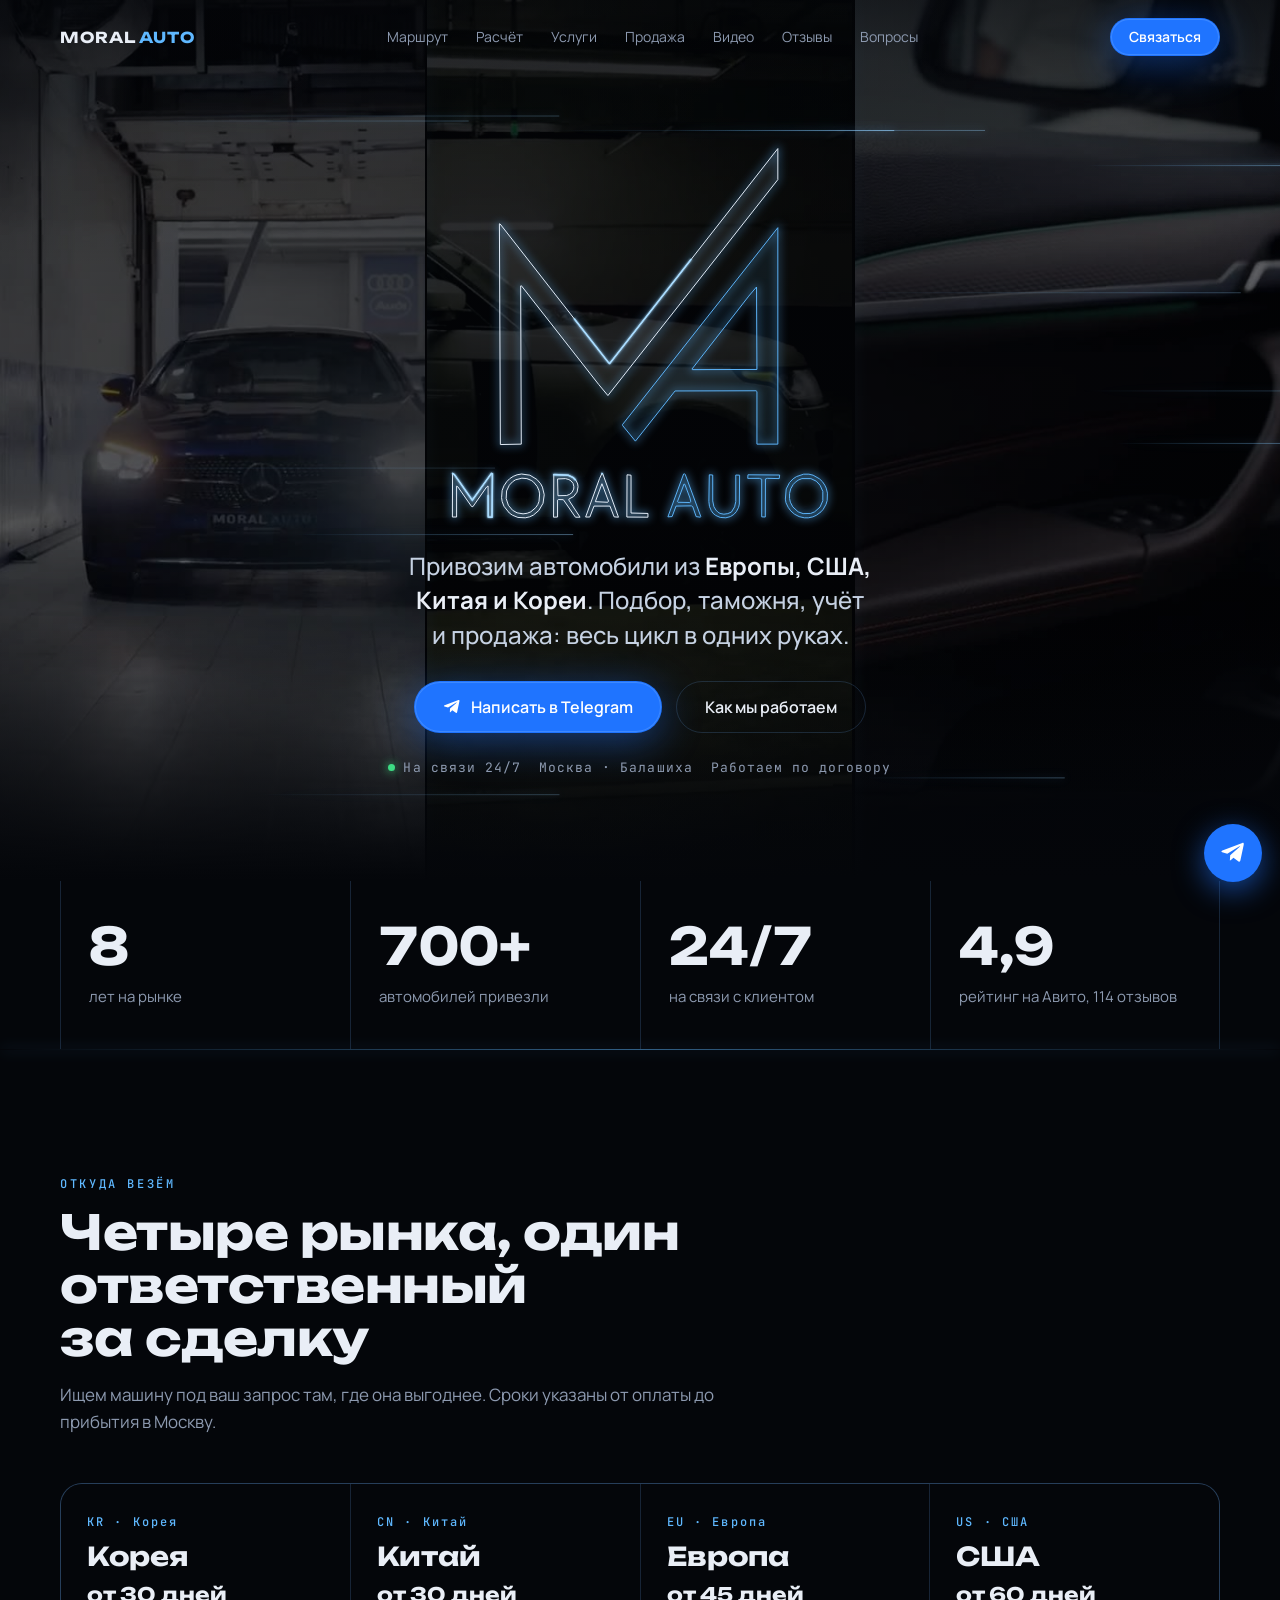
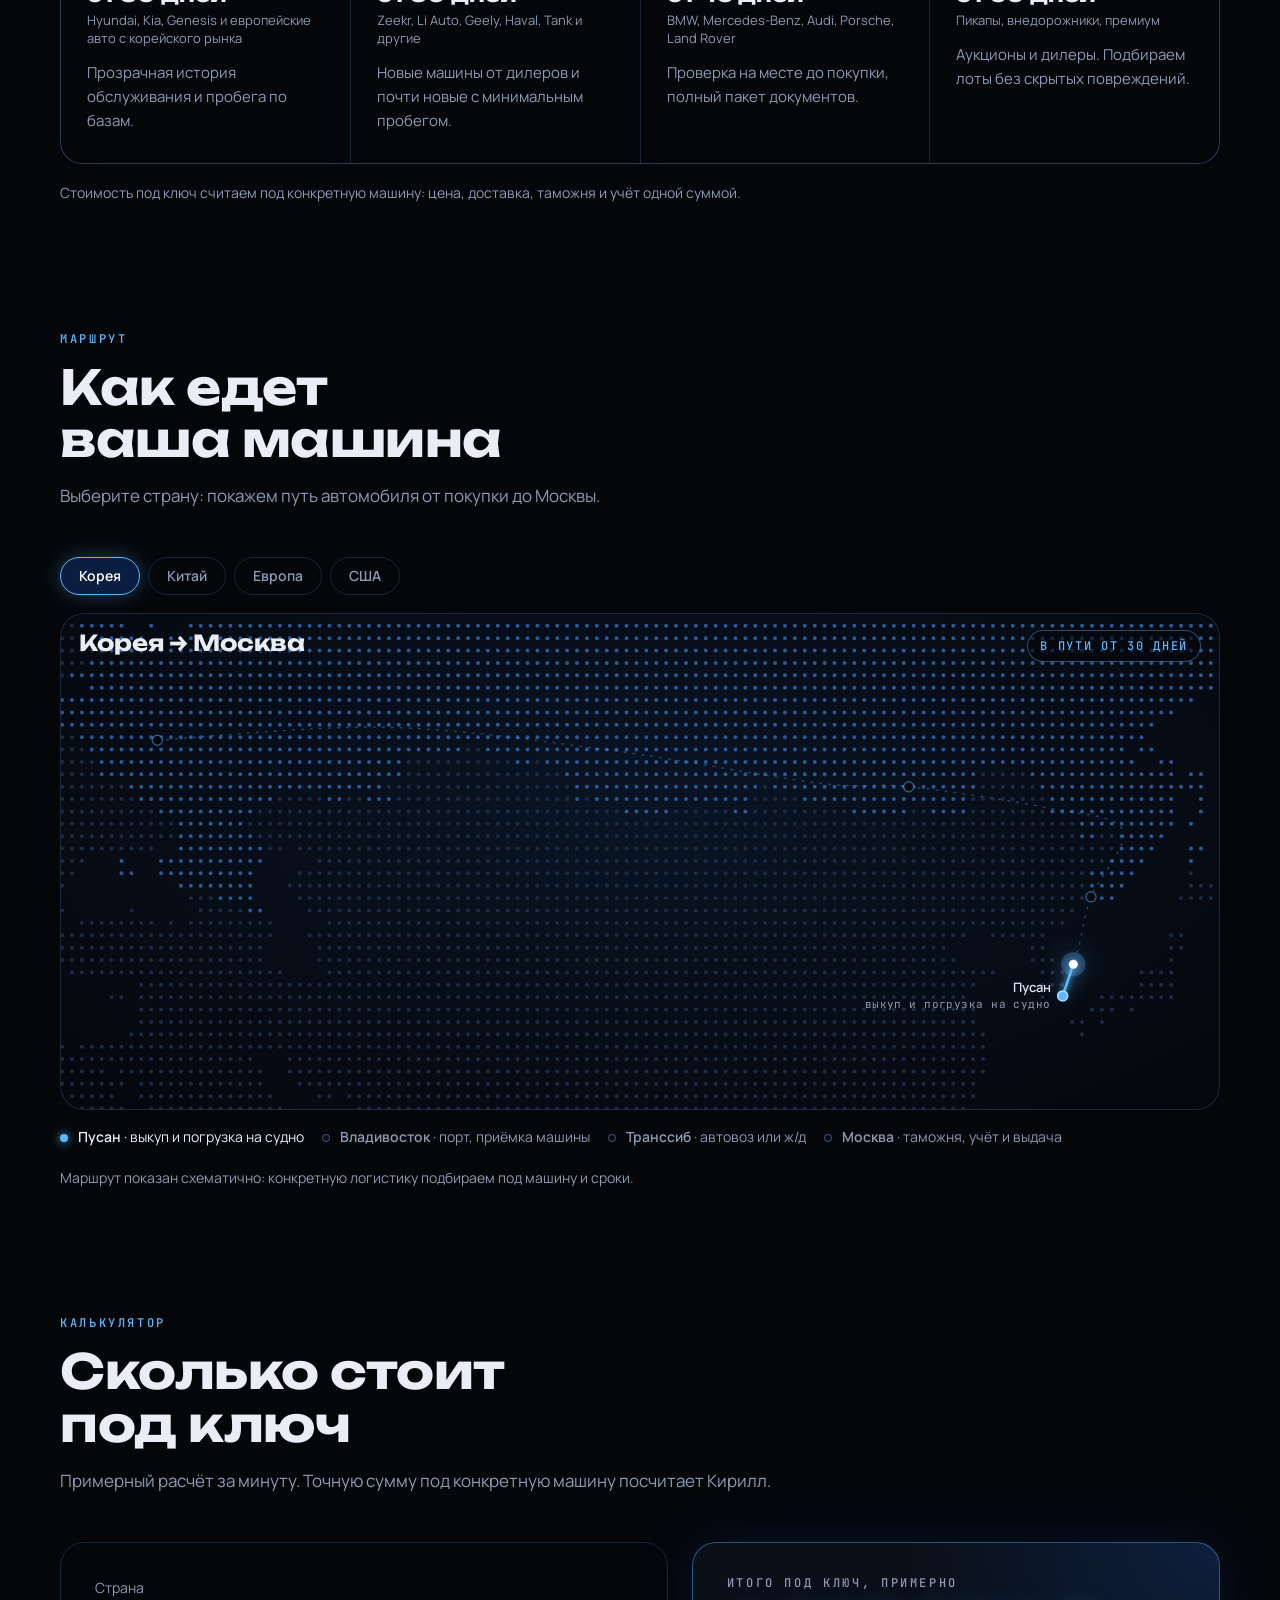
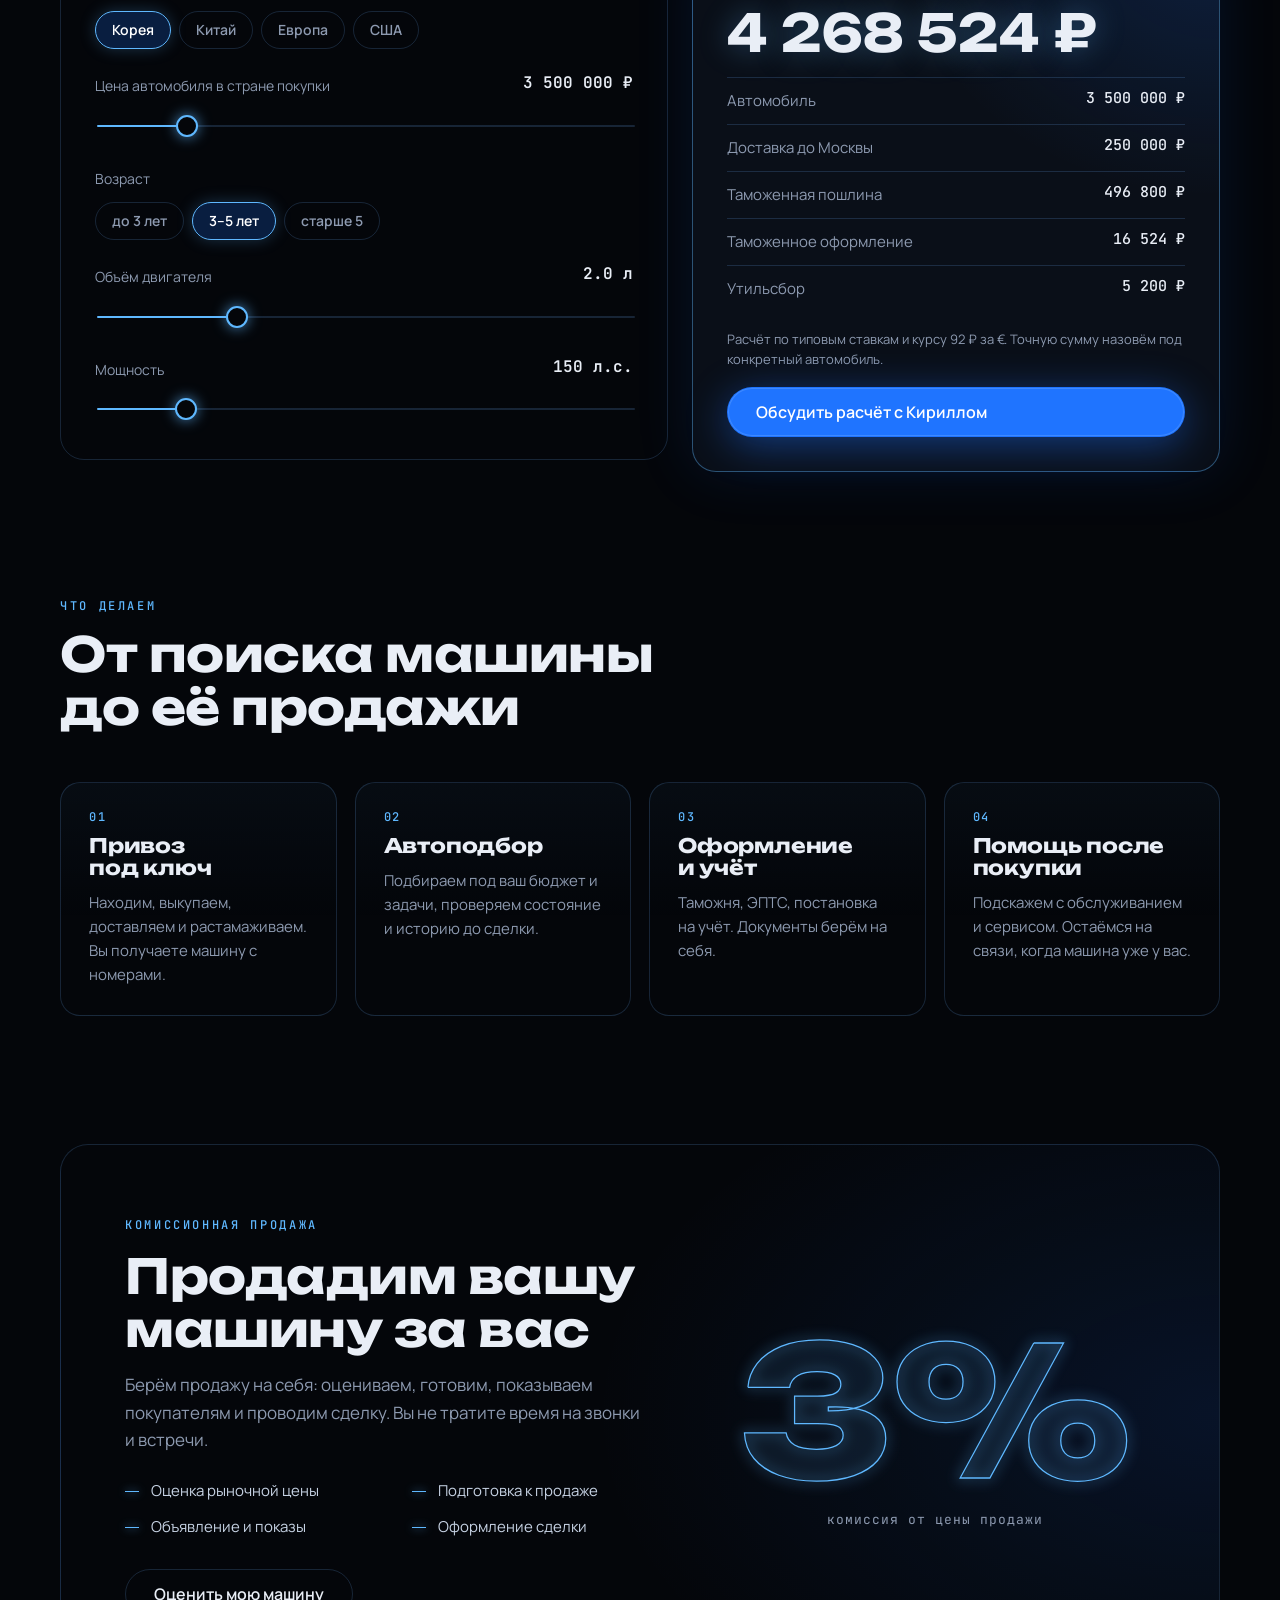
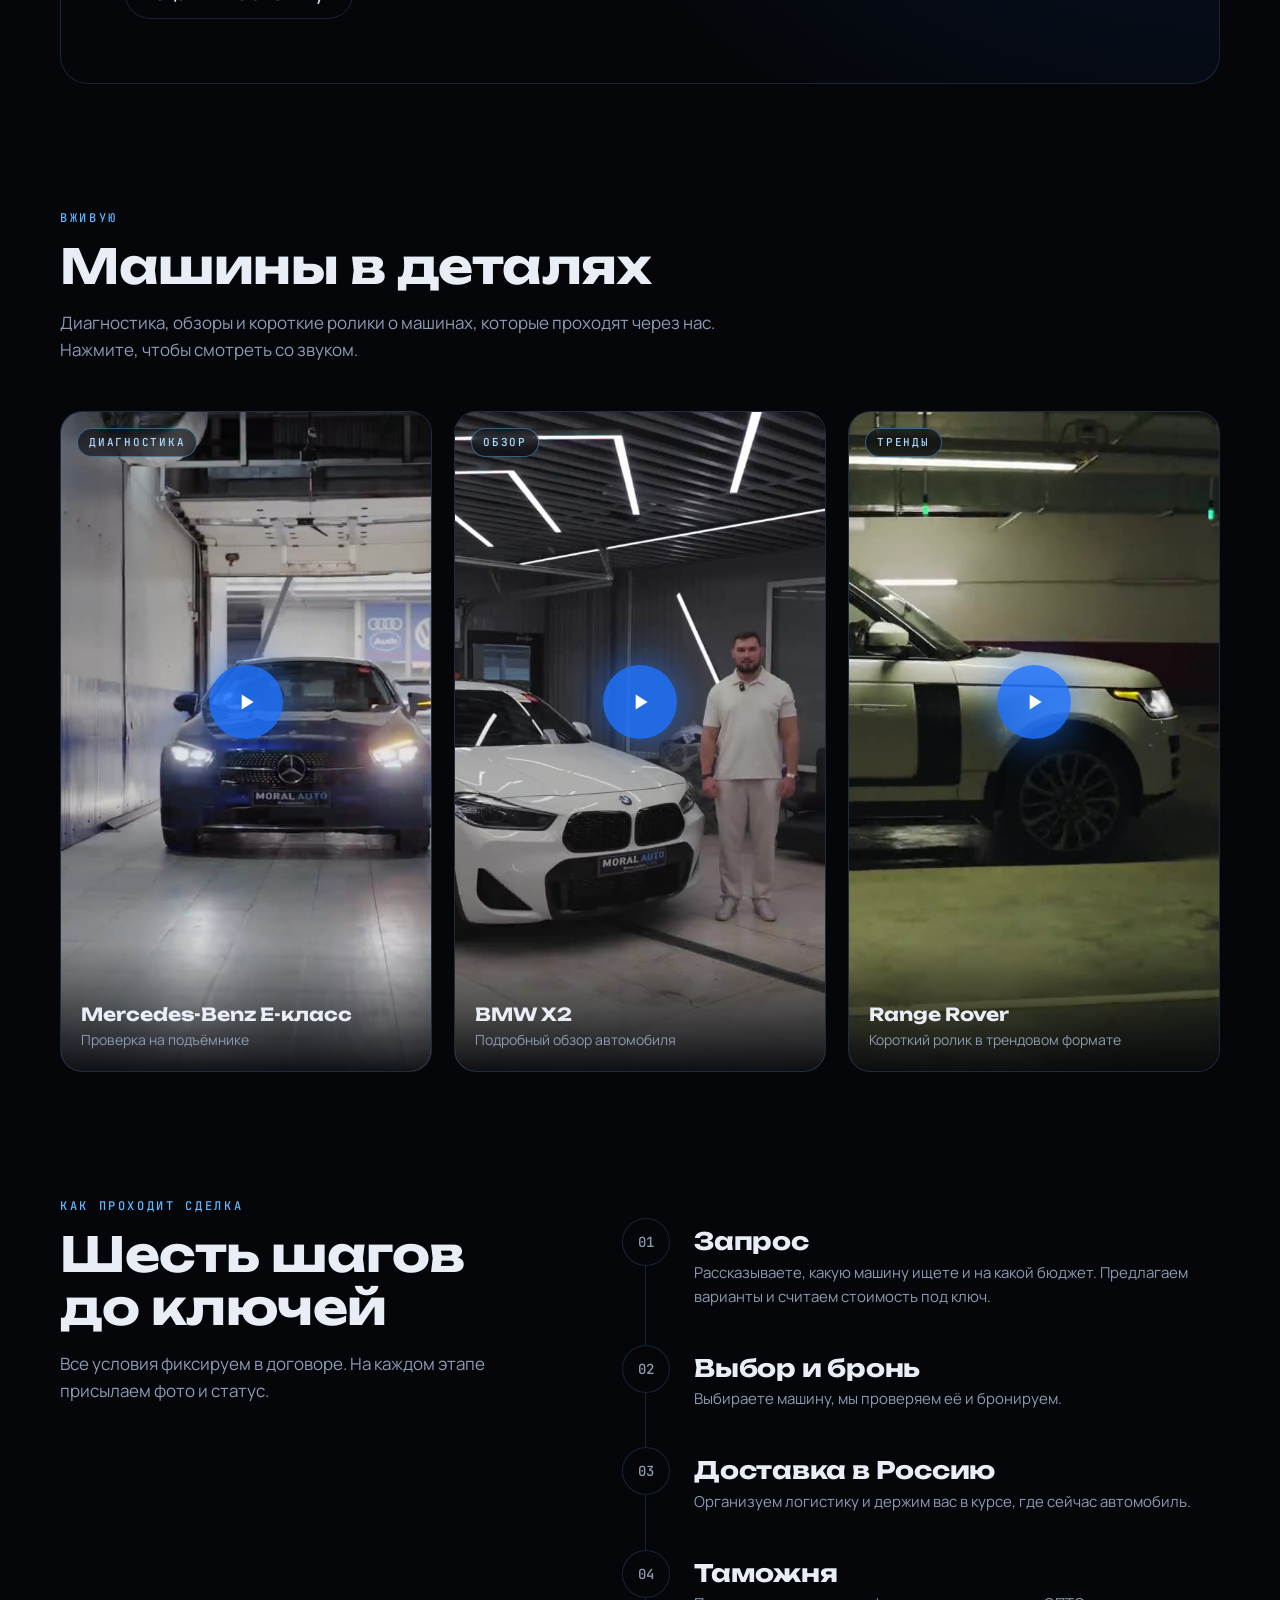
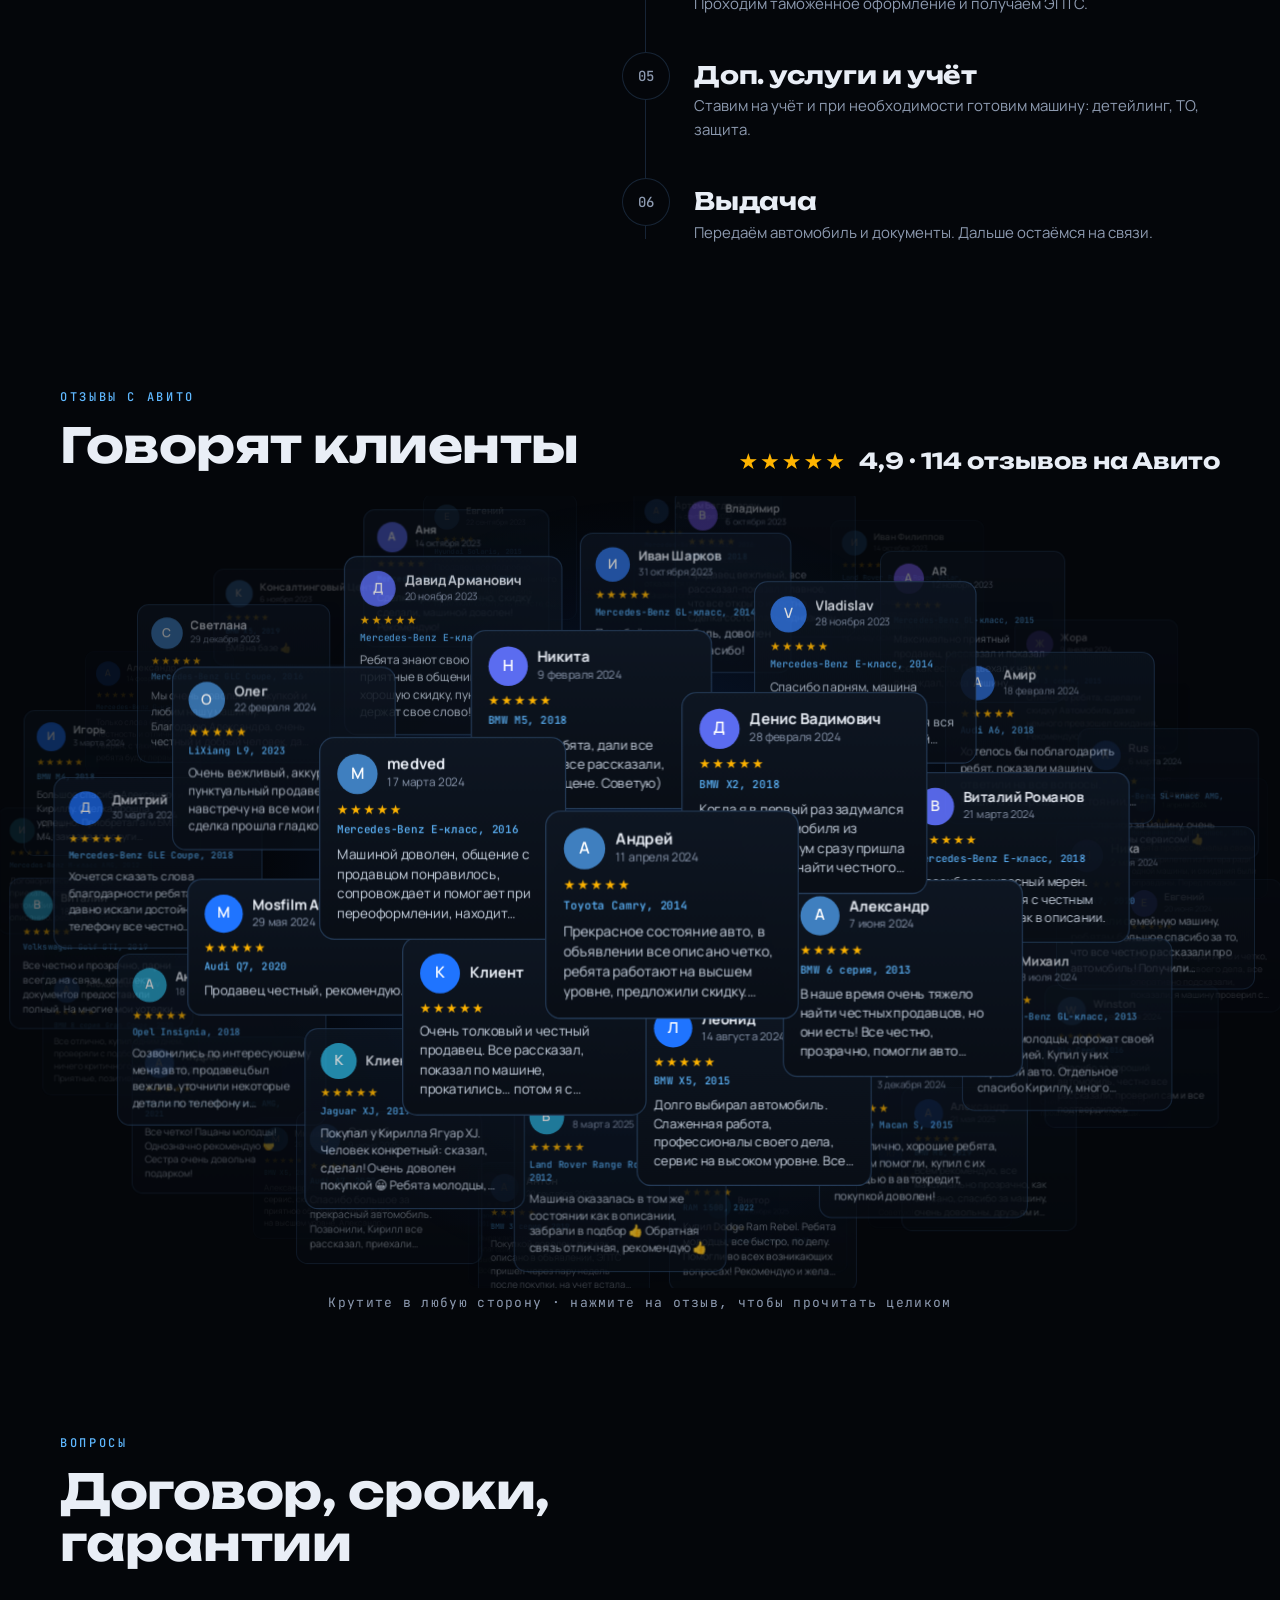
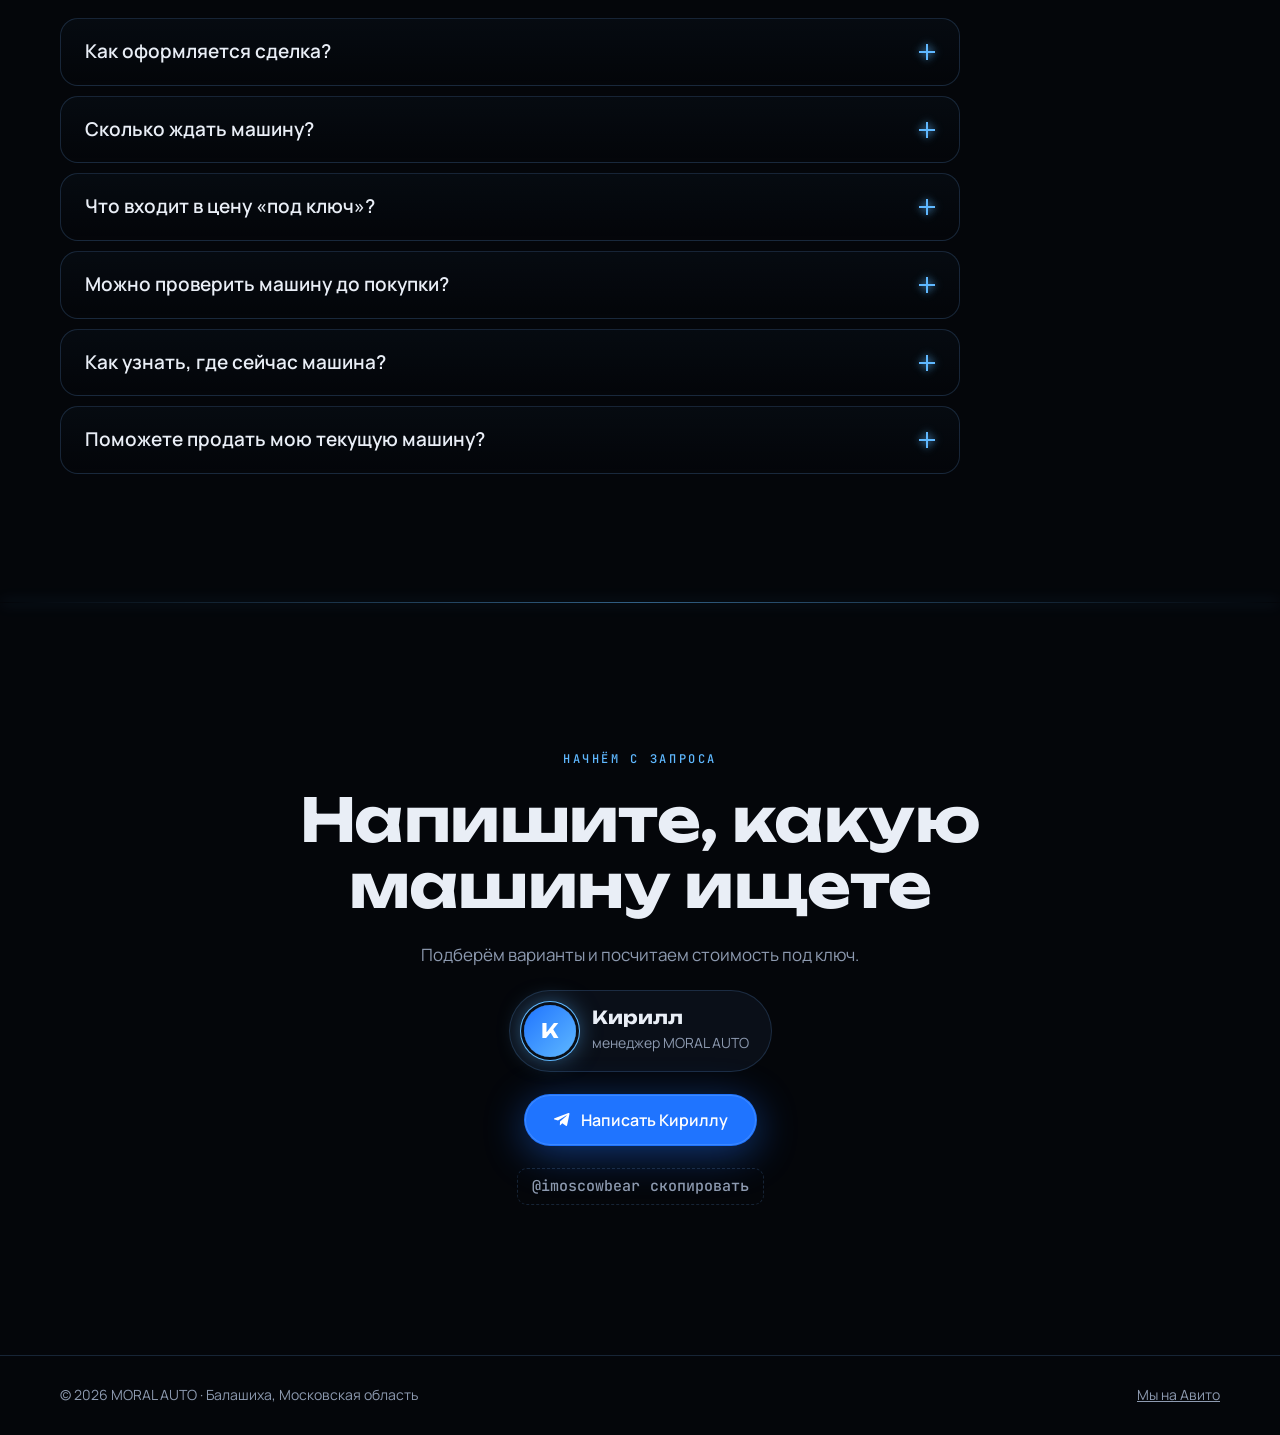
==== moral-auto/index.html @ 8d105637 "MORAL AUTO preview v5: route map, turnkey calculator, FAQ, tap-to-pause reels Co-Authored-By: Claude" ====
<!doctype html><html lang="ru"><head><meta charset="utf-8"><meta name="robots" content="noindex"><meta name="viewport" content="width=device-width,initial-scale=1,viewport-fit=cover"><style>[hidden]{display:none!important}body{margin:0}</style></head><body>
<title>MORAL AUTO</title>
<meta name="claude:viewport-fit-sides" content="cover">
<meta name="description" content="MORAL AUTO: привоз автомобилей из Европы, США, Китая и Кореи под ключ. Подбор, таможня, учёт, комиссионная продажа.">
<link rel="preconnect" href="https://fonts.googleapis.com">
<link rel="preconnect" href="https://fonts.gstatic.com" crossorigin>
<link rel="stylesheet" href="https://fonts.googleapis.com/css2?family=Unbounded:wght@500;700;800&family=Manrope:wght@400;500;600;700&family=JetBrains+Mono:wght@400;500&display=swap">
<style>
/* Layout: one dark "night garage" — neon wordmark, thin blue light lines, everything else quiet */
:root{
  --bg:#04060a;
  --bg-2:#0a0f18;
  --line:rgba(110,175,255,.18);
  --fg:#e9eef6;
  --muted:#8d9ab0;
  --neon:#5fb8ff;
  --neon-hot:#a9dcff;
  --blue:#1f74ff;
  --display:"Unbounded","Manrope",system-ui,sans-serif;
  --body:"Manrope",system-ui,-apple-system,"Segoe UI",sans-serif;
  --mono:"JetBrains Mono",ui-monospace,Menlo,monospace;
  --gut-l:max(16px,env(safe-area-inset-left,0px));
  --gut-r:max(16px,env(safe-area-inset-right,0px));
  color-scheme:dark;
}
*{box-sizing:border-box}
[hidden]{display:none!important}
html{scroll-behavior:smooth}
body{background:var(--bg);color:var(--fg);font:400 17px/1.6 var(--body);overflow-x:hidden;-webkit-font-smoothing:antialiased}
a{color:inherit}
:focus-visible{outline:2px solid var(--neon);outline-offset:3px;border-radius:6px}
.wrap{max-width:1240px;margin:0 auto;padding-left:var(--gut-l);padding-right:var(--gut-r)}
@media(min-width:720px){:root{--gut-l:max(40px,env(safe-area-inset-left,0px));--gut-r:max(40px,env(safe-area-inset-right,0px))}}
h1,h2,h3{font-family:var(--display);font-weight:700;line-height:1.1;margin:0;text-wrap:balance;letter-spacing:-.01em}
h2{font-size:clamp(28px,4.2vw,48px)}
p{margin:0}
.eyebrow{font:500 12px/1 var(--mono);letter-spacing:.22em;text-transform:uppercase;color:var(--neon)}

/* nav */
body::before{content:"";position:fixed;inset:0 0 auto;height:env(safe-area-inset-top,0px);z-index:30;background:var(--bg)}
.nav{position:fixed;top:env(safe-area-inset-top,0px);left:0;right:0;z-index:20;transition:background .3s,border-color .3s;border-bottom:1px solid transparent}
.nav.solid{background:rgba(4,6,10,.82);backdrop-filter:blur(14px);-webkit-backdrop-filter:blur(14px);border-color:var(--line)}
.nav .wrap{display:flex;align-items:center;justify-content:space-between;gap:24px;padding-block:18px}
.brand{font:700 15px/1 var(--display);letter-spacing:.06em;text-decoration:none}
.brand b{color:var(--neon);font-weight:700}
.links{display:flex;gap:28px;font-size:14px;color:var(--muted)}
.links a{text-decoration:none;transition:color .2s}.links a:hover{color:var(--fg)}
@media(max-width:860px){.links{display:none}}

.btn{display:inline-flex;align-items:center;gap:10px;padding:16px 28px;border-radius:999px;font:600 16px/1 var(--body);text-decoration:none;cursor:pointer;border:1px solid transparent;transition:transform .2s,box-shadow .3s,background .3s}
.btn-primary{background:var(--blue);color:#fff;box-shadow:0 0 0 1px rgba(150,200,255,.25) inset,0 8px 40px rgba(31,116,255,.45)}
.btn-primary:hover{transform:translateY(-2px);box-shadow:0 0 0 1px rgba(150,200,255,.4) inset,0 10px 60px rgba(31,116,255,.7)}
.btn-ghost{border-color:var(--line);color:var(--fg)}
.btn-ghost:hover{border-color:var(--neon)}
.btn-sm{padding:11px 18px;font-size:14px}
.tg{width:18px;height:18px;flex:none}

/* hero */
.hero{position:relative;min-height:min(880px,100svh);display:flex;align-items:center;overflow:hidden;isolation:isolate}
.hero-bg{position:absolute;inset:0;z-index:-3;display:flex;gap:2px;background:var(--bg);opacity:.7;filter:saturate(.8) brightness(.7) contrast(1.1)}
.hero-bg .pane{flex:1;position:relative;overflow:hidden;min-width:0}
.hero-bg .pane+.pane::before{content:"";position:absolute;left:-1px;top:0;bottom:0;width:1px;z-index:1;background:linear-gradient(180deg,transparent,var(--neon) 50%,transparent);box-shadow:0 0 12px var(--neon)}
.hero-bg video{width:100%;height:100%;object-fit:cover;display:block;animation:drift 30s ease-in-out infinite alternate}
.hero-bg .pane:nth-child(2) video{filter:brightness(.6)}
.hero-bg .m{display:none}
@media (max-aspect-ratio: 4/5){.hero-bg .d{display:none}.hero-bg .m{display:block}}
@keyframes drift{to{transform:scale(1.08) translate(-1%,-1%)}}
.hero::after{content:"";position:absolute;inset:0;z-index:-2;background:radial-gradient(130% 90% at 50% 45%,rgba(4,6,10,.55) 10%,rgba(4,6,10,.2) 45%,var(--bg) 85%),linear-gradient(180deg,rgba(4,6,10,.5),transparent 30%,transparent 70%,var(--bg))}
#streaks{position:absolute;inset:0;width:100%;height:100%;z-index:-1;pointer-events:none}
.hero .wrap{width:100%;display:grid;justify-items:center;text-align:center;gap:28px;padding-block:130px 90px}
.wordmark{width:min(380px,62vw);height:auto;overflow:visible}
.wm-glow{fill:none;stroke:var(--neon);stroke-width:6;opacity:.45;filter:url(#blur)}
.wm-base{stroke-width:1.6;stroke-linejoin:round;transition:fill 1.6s ease}
.wm-base.w{fill:rgba(255,255,255,.06);stroke:#eaf4ff}
.wm-base.b{fill:rgba(91,184,245,.08);stroke:var(--neon)}
.wm-lit .wm-base.w{fill:rgba(255,255,255,.9)}
.wm-lit .wm-base.b{fill:rgba(91,184,245,.95)}
.wm-run{fill:none;stroke:var(--neon-hot);stroke-width:2.6;stroke-linecap:round;filter:url(#glow)}
.wm-draw .wm-base{stroke-dasharray:var(--len);stroke-dashoffset:var(--len);animation:draw 2.6s cubic-bezier(.6,.1,.2,1) .2s forwards}
@keyframes draw{to{stroke-dashoffset:0}}
.hero h1{font:500 clamp(18px,2.2vw,24px)/1.45 var(--body);color:#c6d2e3;max-width:640px;letter-spacing:0}
.hero h1 strong{color:var(--fg);font-weight:700}
.cta-row{display:flex;flex-wrap:wrap;justify-content:center;gap:14px}
.hero-note{font:400 13px/1 var(--mono);color:var(--muted);letter-spacing:.08em;display:flex;gap:18px;flex-wrap:wrap;justify-content:center}
.dot{display:inline-block;width:7px;height:7px;border-radius:50%;background:#3ddc84;box-shadow:0 0 10px #3ddc84;margin-right:8px;vertical-align:1px}

/* light rule between sections */
.rule{height:1px;background:linear-gradient(90deg,transparent,var(--neon) 50%,transparent);opacity:.5;box-shadow:0 0 14px var(--neon)}

/* stats */
.stats{display:grid;grid-template-columns:repeat(4,1fr)}
.stat{padding:40px 28px;border-left:1px solid var(--line)}
.stat:last-child{border-right:1px solid var(--line)}
.stat b{display:block;font:700 clamp(34px,4vw,52px)/1 var(--display);margin-bottom:10px;font-variant-numeric:tabular-nums}
.stat span{color:var(--muted);font-size:15px}
@media(max-width:760px){.stats{grid-template-columns:1fr 1fr}.stat{padding:28px 18px;border-bottom:1px solid var(--line)}.stat:nth-child(2n){border-right:1px solid var(--line)}}

section{padding-block:clamp(72px,10vw,130px)}
.head{display:grid;gap:16px;margin-bottom:48px;max-width:720px}
.head p{color:var(--muted)}

/* countries */
.countries{display:grid;grid-template-columns:repeat(4,1fr);gap:1px;background:var(--line);border:1px solid var(--line);border-radius:22px;overflow:hidden}
.country{background:var(--bg);padding:32px 26px 30px;display:grid;gap:14px;align-content:start;position:relative;transition:background .3s}
.country:hover{background:var(--bg-2)}
.country .flag{font:500 12px/1 var(--mono);letter-spacing:.18em;color:var(--neon)}
.country h3{font-size:26px}
.country .days{font:700 20px/1 var(--display);color:var(--fg)}
.country .days small{display:block;font:400 13px/1.4 var(--body);color:var(--muted);margin-top:6px}
.country p{color:var(--muted);font-size:15px}
.price-note{margin-top:18px;color:var(--muted);font-size:14px}
@media(max-width:980px){.countries{grid-template-columns:1fr 1fr}}
@media(max-width:520px){.countries{grid-template-columns:1fr}}

/* services */
.services{display:grid;grid-template-columns:repeat(4,1fr);gap:18px}
.svc{position:relative;overflow:hidden;border:1px solid var(--line);border-radius:20px;padding:28px;display:grid;gap:12px;align-content:start;min-width:0;background:linear-gradient(180deg,rgba(95,184,255,.04),transparent 60%)}
.svc .num{font:500 12px/1 var(--mono);color:var(--neon);letter-spacing:.14em}
.svc h3{font-size:20px}
.svc p{color:var(--muted);font-size:15px}
@media(max-width:980px){.services{grid-template-columns:1fr 1fr}}
@media(max-width:560px){.services{grid-template-columns:1fr}}

/* consignment: calm separate accent */
.consign{position:relative;overflow:hidden;display:grid;grid-template-columns:1.25fr 1fr;align-items:center;gap:40px;border:1px solid var(--line);border-radius:28px;padding:clamp(28px,5vw,64px);background:radial-gradient(90% 120% at 100% 50%,rgba(31,116,255,.12),transparent 60%),var(--bg)}
.consign h2{margin:14px 0 16px}
.consign p{color:var(--muted);max-width:520px}
.c-list{list-style:none;margin:26px 0 30px;padding:0;display:grid;grid-template-columns:1fr 1fr;gap:12px 24px}
.c-list li{display:flex;gap:12px;align-items:baseline;font-size:15px;color:#c6d2e3}
.c-list li::before{content:"";flex:none;width:14px;height:1px;background:var(--neon);box-shadow:0 0 8px var(--neon);transform:translateY(-4px)}
.c-r{display:grid;justify-items:center;gap:6px;text-align:center}
.pct{width:min(100%,360px);height:auto;overflow:visible}
.pct text{font:800 200px/1 var(--display);fill:rgba(95,184,255,0);stroke:var(--neon);stroke-width:1.4;stroke-dasharray:1400;stroke-dashoffset:1400;transition:stroke-dashoffset 2.6s cubic-bezier(.6,.1,.2,1),fill 1.2s ease 2s}
.consign.in .pct text{stroke-dashoffset:0;fill:rgba(95,184,255,.07)}
.pct .glow{stroke-width:5;opacity:.35;filter:url(#blur)}
.c-r small{font:400 13px/1.4 var(--mono);color:var(--muted);letter-spacing:.08em}
@media(max-width:860px){.consign{grid-template-columns:1fr}.c-r{order:-1}.pct{width:220px}}
@media(max-width:480px){.c-list{grid-template-columns:1fr}}

/* reels */
.reels{display:grid;grid-template-columns:repeat(3,1fr);gap:22px}
.reel{position:relative;border-radius:22px;overflow:hidden;aspect-ratio:9/16;max-width:100%;background:var(--bg-2);border:1px solid var(--line);cursor:pointer}
.reel video{width:100%;height:100%;object-fit:cover;display:block}
.reel .cap{position:absolute;left:0;right:0;bottom:0;padding:60px 20px 20px;background:linear-gradient(0deg,rgba(4,6,10,.92),transparent);display:grid;gap:4px;pointer-events:none;transition:opacity .3s}
.reel .cap b{font:700 18px/1.25 var(--display)}
.reel .tag{position:absolute;left:16px;top:16px;font:500 11px/1 var(--mono);letter-spacing:.16em;text-transform:uppercase;padding:8px 11px;border-radius:999px;background:rgba(4,6,10,.6);border:1px solid rgba(95,184,255,.45);color:var(--neon-hot);backdrop-filter:blur(6px);-webkit-backdrop-filter:blur(6px);pointer-events:none;transition:opacity .3s}
.reel.on .tag{opacity:0}
.reel .cap span{color:var(--muted);font-size:14px}
.reel .play{position:absolute;left:50%;top:44%;width:74px;height:74px;margin:-37px 0 0 -37px;border-radius:50%;display:grid;place-items:center;background:rgba(31,116,255,.85);box-shadow:0 0 40px rgba(31,116,255,.7);pointer-events:none;transition:transform .25s,opacity .3s}
.reel:hover .play{transform:scale(1.08)}
.reel.on .play,.reel.on .cap{opacity:0}
@media(max-width:860px){.reels{grid-template-columns:none;grid-auto-flow:column;grid-auto-columns:72%;overflow-x:auto;scroll-snap-type:x mandatory;padding-bottom:8px}.reel{scroll-snap-align:start}}

/* steps */
.steps{position:relative;display:grid;gap:0;list-style:none;margin:0;padding:0}
.steps::before{content:"";position:absolute;left:23px;top:24px;bottom:24px;width:1px;background:var(--line)}
.steps .beam{position:absolute;left:23px;top:24px;width:1px;height:calc((100% - 48px) * var(--p,0));background:var(--neon);box-shadow:0 0 12px var(--neon),0 0 2px var(--neon-hot)}
.step{display:grid;grid-template-columns:48px 1fr;gap:24px;padding-block:18px;align-items:start}
.step i{width:48px;height:48px;border-radius:50%;display:grid;place-items:center;font:500 14px/1 var(--mono);font-style:normal;background:var(--bg);border:1px solid var(--line);position:relative;z-index:1;transition:border-color .4s,box-shadow .4s,color .4s;color:var(--muted)}
.step.lit i{border-color:var(--neon);color:var(--neon-hot);box-shadow:0 0 18px rgba(95,184,255,.55)}
.step h3{font-size:clamp(19px,2.2vw,24px);padding-top:10px}
.step p{color:var(--muted);font-size:15px;margin-top:6px;max-width:560px}
.steps-grid{display:grid;grid-template-columns:1fr 1.2fr;gap:64px;align-items:start}
.steps-grid .head{position:sticky;top:120px}
@media(max-width:860px){.steps-grid{grid-template-columns:1fr;gap:8px}.steps-grid .head{position:static}}


/* route map */
.tabs{display:flex;flex-wrap:wrap;gap:8px;margin-bottom:18px}
.tab{font:600 14px/1 var(--body);color:var(--muted);background:none;border:1px solid var(--line);border-radius:999px;padding:11px 18px;cursor:pointer;transition:color .25s,border-color .25s,background .25s,box-shadow .25s}
.tab:hover{color:var(--fg);border-color:rgba(95,184,255,.5)}
.tab[aria-selected="true"]{color:#fff;background:rgba(31,116,255,.22);border-color:var(--neon);box-shadow:0 0 20px rgba(95,184,255,.3)}
.map-box{position:relative;border:1px solid var(--line);border-radius:24px;overflow:hidden;background:radial-gradient(80% 90% at 50% 40%,#0a1424,var(--bg));aspect-ratio:21/9}
@media(max-width:860px){.map-box{aspect-ratio:4/3}}
#map{position:absolute;inset:0;width:100%;height:100%;display:block}
.m-land{fill:none;stroke:#1d2c44;stroke-width:4;stroke-linecap:round}
.m-ru{fill:none;stroke:#2a5a96;stroke-width:4;stroke-linecap:round}
.m-fland{fill:none;stroke:#1d2c44;stroke-width:.9;stroke-linecap:round}
.m-fru{fill:none;stroke:#2f6ab0;stroke-width:.9;stroke-linecap:round}
.m-coarse,.m-fine{transition:opacity .9s}
.m-fine{opacity:0}.zoomed .m-fine{opacity:1}.zoomed .m-coarse{opacity:0}
.track{fill:none;stroke:rgba(95,184,255,.3)}
.trail{fill:none;stroke:var(--neon);stroke-linecap:round;filter:drop-shadow(0 0 3px #5fb8ff) drop-shadow(0 0 8px rgba(95,184,255,.6))}
.pin circle.c{fill:var(--bg);stroke:rgba(95,184,255,.45);stroke-width:1.5;transition:fill .4s,stroke .4s}
.pin.lit circle.c{fill:var(--neon);stroke:var(--neon-hot)}
.pin .ring{fill:none;stroke:var(--neon);stroke-width:1;opacity:0}
.pin.lit .ring{animation:ping 1.8s ease-out infinite}
@keyframes ping{0%{r:5;opacity:.9}100%{r:22;opacity:0}}
.pin text{font:600 13px/1 var(--body);fill:#dbe6f4;opacity:0;transition:opacity .5s}
.pin text.sub{font:400 11px/1 var(--mono);fill:var(--muted);letter-spacing:.04em}
.pin.lit text{opacity:1}
.car-dot .halo{fill:rgba(95,184,255,.25)}
.car-dot .core{fill:#fff;filter:drop-shadow(0 0 6px #5fb8ff) drop-shadow(0 0 14px #5fb8ff)}
.hud{position:absolute;left:18px;top:16px;right:18px;display:flex;justify-content:space-between;gap:12px;pointer-events:none;flex-wrap:wrap}
.hud b{font:700 clamp(16px,2vw,22px)/1.2 var(--display)}
.hud span{font:500 12px/1 var(--mono);letter-spacing:.14em;text-transform:uppercase;color:var(--neon);padding:9px 12px;border:1px solid rgba(95,184,255,.4);border-radius:999px;background:rgba(4,6,10,.6);align-self:flex-start}
.legs{display:flex;flex-wrap:wrap;gap:8px 18px;margin-top:16px;list-style:none;padding:0;font-size:14px;color:var(--muted)}
.legs li{display:flex;gap:10px;align-items:center;transition:color .4s}
.legs li i{width:8px;height:8px;border-radius:50%;border:1px solid rgba(95,184,255,.5);transition:background .4s,box-shadow .4s}
.legs li.lit{color:var(--fg)}.legs li.lit i{background:var(--neon);box-shadow:0 0 10px var(--neon)}
.legs li b{font-weight:600;color:inherit}

/* calculator */
.calc{display:grid;grid-template-columns:1.15fr 1fr;gap:24px;align-items:start}
@media(max-width:900px){.calc{grid-template-columns:1fr}}
.calc-form{display:grid;gap:26px;border:1px solid var(--line);border-radius:24px;padding:clamp(22px,3vw,34px)}
.fld{display:grid;gap:12px}
.fld>label,.fld>.lbl{display:flex;justify-content:space-between;gap:12px;font-size:14px;color:var(--muted)}
.fld output{font:600 16px/1 var(--mono);color:var(--fg)}
.chips{display:flex;flex-wrap:wrap;gap:8px}
.chips input{position:absolute;opacity:0;pointer-events:none}
.chips label{font:600 14px/1 var(--body);padding:11px 16px;border:1px solid var(--line);border-radius:999px;cursor:pointer;color:var(--muted);transition:all .25s}
.chips input:checked+label{color:#fff;border-color:var(--neon);background:rgba(31,116,255,.22);box-shadow:0 0 16px rgba(95,184,255,.25)}
.chips input:focus-visible+label{outline:2px solid var(--neon);outline-offset:3px}
input[type=range]{-webkit-appearance:none;appearance:none;width:100%;height:28px;background:none;cursor:pointer;--v:50%}
input[type=range]::-webkit-slider-runnable-track{height:2px;border-radius:2px;background:linear-gradient(90deg,var(--neon) var(--v),var(--line) var(--v))}
input[type=range]::-moz-range-track{height:2px;background:var(--line)}
input[type=range]::-moz-range-progress{height:2px;background:var(--neon)}
input[type=range]::-webkit-slider-thumb{-webkit-appearance:none;width:22px;height:22px;margin-top:-10px;border-radius:50%;background:var(--bg);border:2px solid var(--neon);box-shadow:0 0 14px rgba(95,184,255,.7)}
input[type=range]::-moz-range-thumb{width:18px;height:18px;border-radius:50%;background:var(--bg);border:2px solid var(--neon);box-shadow:0 0 14px rgba(95,184,255,.7)}
.calc-out{position:sticky;top:96px;border:1px solid rgba(95,184,255,.4);border-radius:24px;padding:clamp(22px,3vw,34px);background:radial-gradient(100% 80% at 100% 0%,rgba(31,116,255,.16),transparent 60%),var(--bg-2);display:grid;gap:18px;box-shadow:0 0 60px rgba(31,116,255,.12)}
@media(max-width:900px){.calc-out{position:static}}
.calc-out .eyebrow{color:var(--muted)}
.total{font:700 clamp(34px,4.6vw,52px)/1 var(--display);font-variant-numeric:tabular-nums;text-shadow:0 0 30px rgba(95,184,255,.35)}
.rows{display:grid;gap:0;margin:0}
.rows div{display:flex;justify-content:space-between;gap:16px;padding:11px 0;border-top:1px solid var(--line);font-size:15px}
.rows dt{color:var(--muted)}.rows dd{margin:0;font:500 15px/1.3 var(--mono);text-align:right}
.calc-note{font-size:13px;color:var(--muted);line-height:1.5}

/* faq */
.faq{display:grid;gap:10px;max-width:900px}
.faq details{border:1px solid var(--line);border-radius:18px;background:linear-gradient(180deg,rgba(95,184,255,.03),transparent);transition:border-color .3s}
.faq details[open]{border-color:rgba(95,184,255,.5)}
.faq summary{list-style:none;cursor:pointer;display:flex;justify-content:space-between;align-items:center;gap:18px;padding:20px 24px;font:600 clamp(16px,1.8vw,19px)/1.35 var(--body)}
.faq summary::-webkit-details-marker{display:none}
.faq summary i{flex:none;position:relative;width:16px;height:16px}
.faq summary i::before,.faq summary i::after{content:"";position:absolute;left:0;right:0;top:7px;height:2px;background:var(--neon);box-shadow:0 0 8px var(--neon);transition:transform .35s}
.faq summary i::after{transform:rotate(90deg)}
.faq details[open] summary i::after{transform:rotate(0)}
.faq details p{padding:0 24px 22px;color:var(--muted);max-width:720px}

/* reel pause state */
.reel.on.paused .play{opacity:1}

/* reviews sphere */
.reviews{overflow:hidden}
.rev-top{display:flex;justify-content:space-between;align-items:end;gap:24px;flex-wrap:wrap;margin-bottom:24px}
.stars{font:700 22px/1 var(--display);display:flex;align-items:center;gap:12px}
.stars span{color:#ffb400;letter-spacing:2px}
.stage{position:relative;width:100vw;margin-left:calc(50% - 50vw);height:clamp(540px,88vh,940px);perspective:1600px;cursor:grab;touch-action:none;user-select:none;-webkit-user-select:none;overflow:hidden}
.stage.drag{cursor:grabbing}
.stage::before{content:"";position:absolute;left:50%;top:50%;width:min(80vw,900px);aspect-ratio:1;transform:translate(-50%,-50%);border-radius:50%;background:radial-gradient(circle,rgba(31,116,255,.2),transparent 62%);pointer-events:none}
.sphere{position:absolute;left:50%;top:50%;transform-style:preserve-3d}
.card{position:absolute;left:0;top:0;width:var(--cw);margin-left:calc(var(--cw) / -2);font-size:calc(var(--cw) / 18);transform-origin:center;border-radius:1.1em;padding:1.1em 1.2em 1.2em;background:linear-gradient(180deg,#0e1622,#090e16);border:1px solid rgba(110,175,255,.24);cursor:pointer;will-change:transform,opacity;display:grid;gap:.55em;text-align:left;color:var(--fg)}
.card:hover{border-color:var(--neon);box-shadow:0 0 30px rgba(95,184,255,.35)}
.ch{display:flex;gap:.7em;align-items:center}
.av{flex:none;width:2.6em;height:2.6em;border-radius:50%;display:grid;place-items:center;font:600 1.15em/1 var(--body);color:#fff;background:var(--c,#1f74ff)}
.ch b{display:block;font:700 1.1em/1.2 var(--body);overflow:hidden;text-overflow:ellipsis;white-space:nowrap}
.ch small{display:block;color:var(--muted);font-size:.85em}
.st{color:#ffb400;letter-spacing:.12em;font-size:.95em;line-height:1}
.car{font:500 .8em/1.3 var(--mono);color:var(--neon);letter-spacing:.02em}
.card p{font-size:.98em;line-height:1.45;color:#cdd7e5;display:-webkit-box;-webkit-line-clamp:4;-webkit-box-orient:vertical;overflow:hidden}
.hint{text-align:center;color:var(--muted);font:400 13px/1 var(--mono);letter-spacing:.1em;margin-top:8px}
.lightbox{position:fixed;inset:0;z-index:50;display:grid;place-items:center;background:rgba(2,4,8,.86);backdrop-filter:blur(8px);-webkit-backdrop-filter:blur(8px);padding:max(24px,env(safe-area-inset-top,0px)) var(--gut-r) max(24px,env(safe-area-inset-bottom,0px)) var(--gut-l)}
.lb-card{position:relative;margin:0;will-change:auto;width:min(600px,100%);max-height:84vh;overflow:auto;cursor:auto;--cw:600px;font-size:17px;padding:28px 30px;box-shadow:0 0 0 1px var(--neon),0 0 80px rgba(31,116,255,.4)}
.lb-card p{-webkit-line-clamp:unset;display:block;font-size:17px}
@media(max-width:520px){.lb-card{font-size:15px;padding:22px}.lb-card p{font-size:16px}}
.lightbox button{position:absolute;top:calc(16px + env(safe-area-inset-top,0px));right:calc(16px + env(safe-area-inset-right,0px));width:44px;height:44px;border-radius:50%;border:1px solid var(--line);background:var(--bg);color:var(--fg);font-size:22px;cursor:pointer}

/* final cta */
.final{text-align:center;display:grid;justify-items:center;gap:22px;padding-block:clamp(80px,12vw,150px)}
.final h2{font-size:clamp(30px,5vw,60px);max-width:900px}
.final p{color:var(--muted);max-width:560px}
.who{display:flex;align-items:center;gap:16px;text-align:left;padding:14px 22px 14px 14px;border:1px solid var(--line);border-radius:999px;background:var(--bg-2)}
.who .kav{width:52px;height:52px;border-radius:50%;display:grid;place-items:center;font:700 20px/1 var(--display);color:#fff;background:linear-gradient(135deg,#1f74ff,#5fb8ff);box-shadow:0 0 0 3px var(--bg-2),0 0 0 4px var(--neon),0 0 24px rgba(95,184,255,.6)}
.who b{display:block;font:700 18px/1.2 var(--display)}
.who span{color:var(--muted);font-size:14px}
.handle{display:inline-flex;align-items:center;gap:10px;font:500 15px/1 var(--mono);color:var(--muted);border:1px dashed var(--line);padding:10px 14px;border-radius:10px;background:none;cursor:pointer}
.handle:hover{color:var(--fg);border-color:var(--neon)}
footer{border-top:1px solid var(--line);padding-block:28px calc(28px + env(safe-area-inset-bottom,0px));color:var(--muted);font-size:14px}
footer .wrap{display:flex;justify-content:space-between;gap:16px;flex-wrap:wrap}

.fab{position:fixed;right:calc(18px + env(safe-area-inset-right,0px));bottom:calc(18px + env(safe-area-inset-bottom,0px));z-index:25;width:58px;height:58px;border-radius:50%;display:grid;place-items:center;background:var(--blue);box-shadow:0 8px 30px rgba(31,116,255,.6);transition:transform .2s}
.fab:hover{transform:scale(1.07)}
.fab svg{width:26px;height:26px}

.progress{position:fixed;left:0;right:0;top:env(safe-area-inset-top,0px);height:2px;z-index:31;transform-origin:0 50%;transform:scaleX(0);background:linear-gradient(90deg,var(--blue),var(--neon-hot));box-shadow:0 0 10px var(--neon);pointer-events:none}
.links a{position:relative}
.links a::after{content:"";position:absolute;left:0;right:0;bottom:-6px;height:1px;background:var(--neon);box-shadow:0 0 8px var(--neon);transform:scaleX(0);transition:transform .35s}
.links a.on{color:var(--fg)}.links a.on::after{transform:scaleX(1)}
.spot{position:relative;overflow:hidden}
.spot::after{content:"";position:absolute;inset:0;pointer-events:none;opacity:0;transition:opacity .35s;background:radial-gradient(260px circle at var(--mx,50%) var(--my,50%),rgba(95,184,255,.13),transparent 70%)}
.spot:hover::after{opacity:1}
.js .rule{transform:scaleX(0);transition:transform 1.6s cubic-bezier(.6,.1,.2,1)}
.js .rule.in{transform:scaleX(1)}
.split .w{display:inline-block;transform:translateY(.55em);opacity:0;transition:transform .8s cubic-bezier(.2,.7,.2,1),opacity .8s;transition-delay:calc(var(--i) * 45ms)}
.split.in .w{transform:none;opacity:1}
.reveal{transition:transform .9s cubic-bezier(.2,.7,.2,1),opacity .9s}
.js .reveal.pre{transform:translateY(28px);opacity:.15}

@media (prefers-reduced-motion:reduce){
  *{animation:none!important;transition:none!important}
  .js .rule{transform:none}.split .w{transform:none;opacity:1}.pct text{stroke-dashoffset:0}
  .wm-draw .wm-base{stroke-dashoffset:0}
  html{scroll-behavior:auto}
}
</style>

<div class="progress" id="progress" aria-hidden="true"></div>
<header class="nav" id="nav">
  <div class="wrap">
    <a class="brand" href="#top">MORAL <b>AUTO</b></a>
    <nav class="links" aria-label="Разделы">
      <a href="#route">Маршрут</a><a href="#calc">Расчёт</a><a href="#services">Услуги</a><a href="#sell">Продажа</a><a href="#video">Видео</a><a href="#reviews">Отзывы</a><a href="#faq">Вопросы</a>
    </nav>
    <a class="btn btn-primary btn-sm" href="https://t.me/imoscowbear" target="_blank" rel="noopener">Связаться</a>
  </div>
</header>

<main id="top">
  <section class="hero" style="padding-block:0">
    <div class="hero-bg" aria-hidden="true">
      <div class="pane d"><video muted loop playsinline preload="none" poster="video/p1.jpg" data-src="video/p1.mp4"></video></div>
      <div class="pane d"><video muted loop playsinline preload="none" poster="video/p2.jpg" data-src="video/p2.mp4"></video></div>
      <div class="pane d"><video muted loop playsinline preload="none" poster="video/p3.jpg" data-src="video/p3.mp4"></video></div>
      <div class="pane m"><video muted loop playsinline preload="none" poster="video/hero-mobile.jpg" data-src="video/hero-mobile.mp4"></video></div>
    </div>
    <canvas id="streaks" aria-hidden="true"></canvas>
    <div class="wrap">
      <svg class="wordmark" id="wordmark" viewBox="74 11 636 627" role="img" aria-label="MORAL AUTO">
        <defs>
          <filter id="blur" x="-20%" y="-20%" width="140%" height="140%"><feGaussianBlur stdDeviation="7"/></filter>
          <filter id="glow" x="-20%" y="-20%" width="140%" height="140%"><feGaussianBlur stdDeviation="2.2" result="b"/><feMerge><feMergeNode in="b"/><feMergeNode in="SourceGraphic"/></feMerge></filter>
          <path id="pw" d="M370.3,561.3 L370.0,632.0 L405.3,632.3 L405.3,626.0 L377.0,625.3 L377.0,562.0Z M247.7,561.0 L247.3,632.3 L254.0,632.0 L254.0,603.7 L255.3,602.7 L263.7,603.0 L284.0,632.3 L291.7,632.3 L272.7,603.3 L273.3,601.7 L281.0,597.7 L286.7,590.3 L288.3,581.3 L287.7,576.7 L285.3,571.3 L280.3,566.0 L272.0,562.0Z M254.0,568.3 L267.3,567.7 L273.0,569.3 L276.7,571.7 L280.0,575.7 L281.3,581.3 L281.0,585.3 L278.3,590.7 L274.3,594.0 L269.3,596.0 L254.7,596.3Z M193.7,560.0 L186.3,561.3 L179.7,564.0 L173.7,568.0 L169.0,572.7 L164.3,579.7 L161.3,587.3 L160.3,599.7 L161.3,606.0 L164.3,614.0 L173.3,625.3 L178.7,629.0 L187.7,632.7 L200.0,633.3 L207.3,631.7 L213.7,628.7 L222.7,621.0 L229.7,609.0 L231.7,594.7 L228.7,582.0 L225.7,576.3 L219.3,569.0 L207.7,562.0Z M194.3,567.0 L202.7,567.7 L210.0,570.7 L213.7,573.3 L220.0,581.0 L223.0,588.0 L224.0,593.3 L223.0,605.7 L221.0,611.0 L217.7,616.0 L209.3,623.3 L203.3,625.7 L196.3,626.7 L186.3,625.0 L178.7,620.7 L171.7,612.3 L168.0,601.0 L168.7,588.3 L173.3,578.7 L178.7,573.0 L183.7,569.7Z M328.3,559.0 L324.3,567.7 L301.0,632.0 L308.0,632.0 L315.0,613.7 L341.7,613.7 L348.7,631.7 L356.0,632.3 L329.7,559.7Z M328.3,576.3 L339.3,605.3 L338.0,607.3 L317.3,606.3Z M78.3,559.0 L78.0,632.0 L85.0,632.0 L85.0,580.3 L87.0,581.3 L110.0,614.3 L112.3,614.7 L135.3,581.7 L137.7,580.0 L138.0,632.0 L144.3,632.3 L145.0,559.7 L143.3,559.0 L111.3,603.7 L81.3,561.0Z M622.7,15.3 L341.3,375.0 L339.7,374.0 L157.7,141.3 L156.7,141.3 L158.3,510.7 L193.3,510.0 L192.3,245.3 L193.3,244.7 L323.0,410.3 L338.3,428.7 L622.7,67.3Z"/><path id="pb" d="M572.7,561.3 L572.3,567.3 L591.7,567.3 L595.7,568.7 L595.7,631.7 L601.7,632.0 L602.0,568.3 L605.3,567.3 L625.0,567.7 L625.7,561.7Z M508.0,561.3 L507.3,606.0 L508.3,614.3 L511.3,621.3 L514.3,625.7 L518.7,629.3 L526.3,632.7 L535.7,633.3 L543.3,631.3 L549.0,627.7 L553.3,623.0 L557.0,615.7 L558.3,610.3 L558.7,562.0 L552.3,561.7 L552.3,606.3 L550.3,615.0 L545.0,623.7 L539.0,626.3 L532.3,627.3 L526.0,626.0 L522.7,624.0 L519.0,620.3 L515.7,614.7 L513.7,605.0 L513.7,561.7Z M666.0,560.3 L654.0,564.3 L648.3,568.0 L642.3,574.3 L636.7,585.0 L635.3,602.0 L636.3,608.0 L640.0,615.7 L644.3,621.7 L650.7,627.3 L658.3,631.3 L667.0,633.3 L673.7,633.3 L681.3,631.7 L687.3,629.0 L695.0,623.3 L698.7,619.0 L703.3,610.7 L705.3,604.3 L705.7,592.0 L703.7,583.7 L701.3,578.7 L697.3,572.7 L692.3,568.0 L681.7,562.0 L674.7,560.3Z M663.0,567.7 L678.0,567.7 L687.0,572.0 L693.3,578.7 L698.0,589.0 L698.0,604.7 L693.3,615.3 L684.3,623.3 L677.7,626.0 L665.0,626.3 L656.7,623.3 L647.7,615.0 L643.7,607.3 L642.3,601.0 L642.3,592.7 L644.3,584.7 L648.3,577.7 L652.0,573.7 L656.7,570.3Z M465.0,560.0 L438.7,631.7 L445.7,631.3 L452.3,613.7 L478.0,613.3 L480.3,614.7 L486.0,631.3 L493.0,632.3 L493.7,631.0 L467.7,560.7 L466.7,559.7Z M465.7,576.7 L467.0,577.3 L475.7,600.3 L477.0,606.3 L475.3,607.7 L455.7,607.3 L454.7,606.3Z M622.7,147.7 L362.7,477.3 L363.0,479.0 L384.3,505.0 L450.7,421.0 L586.3,420.7 L587.7,422.0 L587.7,510.0 L622.7,510.0Z M587.0,247.0 L587.7,385.0 L479.7,385.3 L479.0,384.3 L574.0,262.3Z"/>
        </defs>
        <use href="#pw" class="wm-glow"/><use href="#pb" class="wm-glow"/>
        <use href="#pw" class="wm-base w"/><use href="#pb" class="wm-base b"/>
        <use href="#pw" class="wm-run"/><use href="#pb" class="wm-run"/>
      </svg>
      <h1>Привозим автомобили из <strong>Европы, США, Китая и Кореи</strong>. Подбор, таможня, учёт и продажа: весь цикл в одних руках.</h1>
      <div class="cta-row">
        <a class="btn btn-primary" href="https://t.me/imoscowbear" target="_blank" rel="noopener">
          <svg class="tg" viewBox="0 0 24 24" fill="currentColor" aria-hidden="true"><path d="M21.9 4.3 18.8 19c-.2 1-.8 1.3-1.7.8l-4.7-3.5-2.3 2.2c-.2.2-.5.4-1 .4l.3-4.8 8.8-7.9c.4-.3-.1-.5-.6-.2L6.7 12.8 2 11.3c-1-.3-1-1 .2-1.5L20.6 2.7c.9-.3 1.6.2 1.3 1.6Z"/></svg>
          Написать в Telegram
        </a>
        <a class="btn btn-ghost" href="#steps">Как мы работаем</a>
      </div>
      <p class="hero-note"><span><i class="dot"></i>На связи 24/7</span><span>Москва · Балашиха</span><span>Работаем по договору</span></p>
    </div>
  </section>

  <div class="rule" aria-hidden="true"></div>
  <div class="wrap">
    <div class="stats">
      <div class="stat reveal"><b data-count="8">8</b><span>лет на рынке</span></div>
      <div class="stat reveal"><b data-count="700" data-suffix="+">700+</b><span>автомобилей привезли</span></div>
      <div class="stat reveal"><b>24/7</b><span>на связи с клиентом</span></div>
      <div class="stat reveal"><b>4,9</b><span>рейтинг на Авито, 114 отзывов</span></div>
    </div>
  </div>
  <div class="rule" aria-hidden="true"></div>

  <section id="countries">
    <div class="wrap">
      <div class="head reveal">
        <span class="eyebrow">Откуда везём</span>
        <h2>Четыре рынка, один ответственный за сделку</h2>
        <p>Ищем машину под ваш запрос там, где она выгоднее. Сроки указаны от оплаты до прибытия в Москву.</p>
      </div>
      <div class="countries">
        <article class="country reveal spot"><span class="flag">KR · Корея</span><h3>Корея</h3><div class="days">от 30 дней<small>Hyundai, Kia, Genesis и европейские авто с корейского рынка</small></div><p>Прозрачная история обслуживания и пробега по базам.</p></article>
        <article class="country reveal spot"><span class="flag">CN · Китай</span><h3>Китай</h3><div class="days">от 30 дней<small>Zeekr, Li Auto, Geely, Haval, Tank и другие</small></div><p>Новые машины от дилеров и почти новые с минимальным пробегом.</p></article>
        <article class="country reveal spot"><span class="flag">EU · Европа</span><h3>Европа</h3><div class="days">от 45 дней<small>BMW, Mercedes-Benz, Audi, Porsche, Land Rover</small></div><p>Проверка на месте до покупки, полный пакет документов.</p></article>
        <article class="country reveal spot"><span class="flag">US · США</span><h3>США</h3><div class="days">от 60 дней<small>Пикапы, внедорожники, премиум</small></div><p>Аукционы и дилеры. Подбираем лоты без скрытых повреждений.</p></article>
      </div>
      <p class="price-note">Стоимость под ключ считаем под конкретную машину: цена, доставка, таможня и учёт одной суммой.</p>
    </div>
  </section>

  <section id="route" style="padding-top:0">
    <div class="wrap">
      <div class="head reveal">
        <span class="eyebrow">Маршрут</span>
        <h2>Как едет ваша машина</h2>
        <p>Выберите страну: покажем путь автомобиля от покупки до Москвы.</p>
      </div>
      <div class="tabs" role="tablist" aria-label="Страна">
        <button class="tab" role="tab" data-r="kr" aria-selected="true">Корея</button>
        <button class="tab" role="tab" data-r="cn" aria-selected="false">Китай</button>
        <button class="tab" role="tab" data-r="eu" aria-selected="false">Европа</button>
        <button class="tab" role="tab" data-r="us" aria-selected="false">США</button>
      </div>
      <div class="map-box" id="mapBox">
        <svg id="map" viewBox="0 0 2760 750" preserveAspectRatio="xMidYMid slice" aria-hidden="true">
          <g class="m-coarse"><path class="m-land" d="M40 0h0M50 0h0M60 0h0M70 0h0M80 0h0M90 0h0M100 0h0M110 0h0M300 0h0M330 0h0M340 0h0M350 0h0M720 0h0M730 0h0M740 0h0M750 0h0M760 0h0M770 0h0M780 0h0M790 0h0M800 0h0M810 0h0M820 0h0M830 0h0M840 0h0M850 0h0M860 0h0M870 0h0M880 0h0M890 0h0M900 0h0M910 0h0M920 0h0M930 0h0M940 0h0M950 0h0M960 0h0M970 0h0M980 0h0M990 0h0M1000 0h0M1010 0h0M1020 0h0M1030 0h0M1040 0h0M1050 0h0M40 12.5h0M50 12.5h0M60 12.5h0M70 12.5h0M80 12.5h0M90 12.5h0M100 12.5h0M120 12.5h0M130 12.5h0M200 12.5h0M210 12.5h0M220 12.5h0M260 12.5h0M280 12.5h0M290 12.5h0M300 12.5h0M310 12.5h0M330 12.5h0M340 12.5h0M350 12.5h0M360 12.5h0M390 12.5h0M400 12.5h0M410 12.5h0M430 12.5h0M440 12.5h0M450 12.5h0M460 12.5h0M470 12.5h0M480 12.5h0M490 12.5h0M500 12.5h0M510 12.5h0M730 12.5h0M740 12.5h0M750 12.5h0M760 12.5h0M770 12.5h0M780 12.5h0M790 12.5h0M800 12.5h0M810 12.5h0M820 12.5h0M830 12.5h0M840 12.5h0M850 12.5h0M860 12.5h0M870 12.5h0M880 12.5h0M890 12.5h0M900 12.5h0M910 12.5h0M920 12.5h0M930 12.5h0M940 12.5h0M950 12.5h0M960 12.5h0M970 12.5h0M980 12.5h0M990 12.5h0M1000 12.5h0M1010 12.5h0M1020 12.5h0M1040 12.5h0M1050 12.5h0M30 25h0M40 25h0M50 25h0M60 25h0M70 25h0M100 25h0M110 25h0M120 25h0M130 25h0M140 25h0M150 25h0M160 25h0M170 25h0M180 25h0M190 25h0M210 25h0M220 25h0M230 25h0M280 25h0M290 25h0M300 25h0M310 25h0M390 25h0M400 25h0M410 25h0M430 25h0M440 25h0M450 25h0M460 25h0M470 25h0M480 25h0M490 25h0M500 25h0M510 25h0M520 25h0M530 25h0M730 25h0M740 25h0M750 25h0M760 25h0M770 25h0M780 25h0M790 25h0M800 25h0M810 25h0M820 25h0M830 25h0M840 25h0M850 25h0M860 25h0M870 25h0M880 25h0M890 25h0M900 25h0M910 25h0M920 25h0M930 25h0M940 25h0M950 25h0M960 25h0M970 25h0M980 25h0M990 25h0M1000 25h0M1010 25h0M1020 25h0M1030 25h0M1040 25h0M1050 25h0M0 50h0M10 50h0M110 50h0M120 50h0M130 50h0M140 50h0M150 50h0M160 50h0M170 50h0M180 50h0M190 50h0M200 50h0M210 50h0M220 50h0M230 50h0M240 50h0M250 50h0M260 50h0M270 50h0M320 50h0M330 50h0M340 50h0M350 50h0M440 50h0M450 50h0M460 50h0M480 50h0M490 50h0M510 50h0M520 50h0M530 50h0M540 50h0M550 50h0M560 50h0M570 50h0M580 50h0M590 50h0M600 50h0M740 50h0M750 50h0M780 50h0M790 50h0M800 50h0M810 50h0M820 50h0M830 50h0M840 50h0M850 50h0M860 50h0M870 50h0M880 50h0M890 50h0M900 50h0M910 50h0M920 50h0M930 50h0M940 50h0M950 50h0M960 50h0M970 50h0M980 50h0M990 50h0M1000 50h0M1010 50h0M1020 50h0M1030 50h0M1040 50h0M1050 50h0M1470 50h0M1500 50h0M1510 50h0M1520 50h0M1530 50h0M1540 50h0M1550 50h0M1560 50h0M1570 50h0M0 62.5h0M10 62.5h0M20 62.5h0M30 62.5h0M40 62.5h0M50 62.5h0M60 62.5h0M70 62.5h0M80 62.5h0M90 62.5h0M100 62.5h0M150 62.5h0M160 62.5h0M170 62.5h0M180 62.5h0M190 62.5h0M200 62.5h0M230 62.5h0M240 62.5h0M250 62.5h0M260 62.5h0M290 62.5h0M300 62.5h0M310 62.5h0M320 62.5h0M340 62.5h0M350 62.5h0M360 62.5h0M370 62.5h0M390 62.5h0M440 62.5h0M450 62.5h0M460 62.5h0M490 62.5h0M520 62.5h0M530 62.5h0M540 62.5h0M550 62.5h0M560 62.5h0M570 62.5h0M580 62.5h0M590 62.5h0M600 62.5h0M770 62.5h0M780 62.5h0M790 62.5h0M800 62.5h0M810 62.5h0M820 62.5h0M830 62.5h0M840 62.5h0M850 62.5h0M860 62.5h0M870 62.5h0M880 62.5h0M890 62.5h0M900 62.5h0M910 62.5h0M920 62.5h0M930 62.5h0M940 62.5h0M950 62.5h0M960 62.5h0M970 62.5h0M980 62.5h0M990 62.5h0M1000 62.5h0M1010 62.5h0M1020 62.5h0M1460 62.5h0M1470 62.5h0M1480 62.5h0M1490 62.5h0M1500 62.5h0M1510 62.5h0M1520 62.5h0M1530 62.5h0M1540 62.5h0M1550 62.5h0M1560 62.5h0M0 75h0M10 75h0M20 75h0M30 75h0M40 75h0M50 75h0M60 75h0M70 75h0M80 75h0M90 75h0M100 75h0M110 75h0M120 75h0M210 75h0M220 75h0M230 75h0M240 75h0M300 75h0M310 75h0M330 75h0M340 75h0M350 75h0M360 75h0M370 75h0M380 75h0M390 75h0M420 75h0M430 75h0M440 75h0M450 75h0M510 75h0M520 75h0M540 75h0M560 75h0M570 75h0M580 75h0M590 75h0M600 75h0M610 75h0M620 75h0M630 75h0M750 75h0M760 75h0M770 75h0M780 75h0M790 75h0M800 75h0M810 75h0M820 75h0M830 75h0M840 75h0M850 75h0M860 75h0M870 75h0M880 75h0M890 75h0M900 75h0M910 75h0M920 75h0M930 75h0M940 75h0M950 75h0M1410 75h0M1440 75h0M1450 75h0M1460 75h0M1470 75h0M1480 75h0M1490 75h0M1500 75h0M1510 75h0M1520 75h0M1530 75h0M1540 75h0M1550 75h0M1560 75h0M1570 75h0M0 87.5h0M10 87.5h0M20 87.5h0M30 87.5h0M40 87.5h0M50 87.5h0M60 87.5h0M70 87.5h0M80 87.5h0M90 87.5h0M100 87.5h0M110 87.5h0M120 87.5h0M130 87.5h0M140 87.5h0M150 87.5h0M160 87.5h0M170 87.5h0M180 87.5h0M190 87.5h0M210 87.5h0M220 87.5h0M230 87.5h0M240 87.5h0M250 87.5h0M260 87.5h0M270 87.5h0M280 87.5h0M290 87.5h0M300 87.5h0M310 87.5h0M330 87.5h0M340 87.5h0M350 87.5h0M360 87.5h0M370 87.5h0M380 87.5h0M390 87.5h0M400 87.5h0M410 87.5h0M420 87.5h0M430 87.5h0M440 87.5h0M450 87.5h0M460 87.5h0M560 87.5h0M570 87.5h0M580 87.5h0M590 87.5h0M600 87.5h0M610 87.5h0M620 87.5h0M630 87.5h0M640 87.5h0M660 87.5h0M750 87.5h0M760 87.5h0M770 87.5h0M780 87.5h0M790 87.5h0M800 87.5h0M810 87.5h0M820 87.5h0M830 87.5h0M840 87.5h0M850 87.5h0M860 87.5h0M870 87.5h0M880 87.5h0M890 87.5h0M900 87.5h0M910 87.5h0M920 87.5h0M930 87.5h0M940 87.5h0M1420 87.5h0M1430 87.5h0M1440 87.5h0M1450 87.5h0M1460 87.5h0M1470 87.5h0M1480 87.5h0M1490 87.5h0M1500 87.5h0M1510 87.5h0M1520 87.5h0M1530 87.5h0M1540 87.5h0M1550 87.5h0M1560 87.5h0M1570 87.5h0M0 100h0M10 100h0M20 100h0M30 100h0M40 100h0M50 100h0M60 100h0M70 100h0M80 100h0M90 100h0M100 100h0M110 100h0M120 100h0M130 100h0M140 100h0M150 100h0M160 100h0M170 100h0M180 100h0M190 100h0M200 100h0M210 100h0M220 100h0M230 100h0M240 100h0M250 100h0M260 100h0M270 100h0M280 100h0M290 100h0M300 100h0M310 100h0M320 100h0M330 100h0M340 100h0M350 100h0M360 100h0M370 100h0M380 100h0M390 100h0M400 100h0M410 100h0M430 100h0M440 100h0M540 100h0M550 100h0M560 100h0M570 100h0M580 100h0M590 100h0M640 100h0M650 100h0M750 100h0M760 100h0M770 100h0M780 100h0M790 100h0M800 100h0M810 100h0M820 100h0M830 100h0M840 100h0M850 100h0M860 100h0M870 100h0M880 100h0M890 100h0M910 100h0M1060 100h0M1080 100h0M1090 100h0M1100 100h0M1110 100h0M1120 100h0M1130 100h0M1410 100h0M1420 100h0M1430 100h0M1440 100h0M1450 100h0M1460 100h0M1470 100h0M1480 100h0M1490 100h0M1500 100h0M1510 100h0M1520 100h0M1530 100h0M1540 100h0M1550 100h0M1560 100h0M1570 100h0M0 112.5h0M10 112.5h0M20 112.5h0M30 112.5h0M40 112.5h0M50 112.5h0M60 112.5h0M70 112.5h0M80 112.5h0M90 112.5h0M100 112.5h0M110 112.5h0M120 112.5h0M130 112.5h0M140 112.5h0M150 112.5h0M160 112.5h0M170 112.5h0M180 112.5h0M190 112.5h0M200 112.5h0M210 112.5h0M220 112.5h0M230 112.5h0M240 112.5h0M250 112.5h0M260 112.5h0M270 112.5h0M280 112.5h0M290 112.5h0M300 112.5h0M310 112.5h0M320 112.5h0M330 112.5h0M340 112.5h0M350 112.5h0M360 112.5h0M370 112.5h0M380 112.5h0M390 112.5h0M400 112.5h0M420 112.5h0M430 112.5h0M440 112.5h0M500 112.5h0M510 112.5h0M520 112.5h0M530 112.5h0M540 112.5h0M550 112.5h0M560 112.5h0M570 112.5h0M580 112.5h0M590 112.5h0M600 112.5h0M610 112.5h0M760 112.5h0M770 112.5h0M780 112.5h0M790 112.5h0M800 112.5h0M810 112.5h0M820 112.5h0M830 112.5h0M840 112.5h0M850 112.5h0M860 112.5h0M1060 112.5h0M1070 112.5h0M1080 112.5h0M1090 112.5h0M1100 112.5h0M1110 112.5h0M1120 112.5h0M1130 112.5h0M1140 112.5h0M1400 112.5h0M1410 112.5h0M1420 112.5h0M1430 112.5h0M1440 112.5h0M1450 112.5h0M0 125h0M10 125h0M20 125h0M30 125h0M40 125h0M50 125h0M60 125h0M70 125h0M80 125h0M90 125h0M100 125h0M110 125h0M120 125h0M130 125h0M140 125h0M150 125h0M160 125h0M170 125h0M180 125h0M190 125h0M200 125h0M210 125h0M220 125h0M230 125h0M240 125h0M250 125h0M260 125h0M270 125h0M280 125h0M290 125h0M300 125h0M310 125h0M320 125h0M330 125h0M340 125h0M350 125h0M360 125h0M370 125h0M380 125h0M420 125h0M430 125h0M440 125h0M460 125h0M470 125h0M560 125h0M570 125h0M580 125h0M590 125h0M600 125h0M610 125h0M620 125h0M630 125h0M770 125h0M780 125h0M790 125h0M800 125h0M810 125h0M820 125h0M830 125h0M840 125h0M850 125h0M860 125h0M870 125h0M1060 125h0M1070 125h0M1080 125h0M1090 125h0M1100 125h0M1110 125h0M1380 125h0M1390 125h0M1400 125h0M1410 125h0M1420 125h0M1430 125h0M1440 125h0M1450 125h0M0 137.5h0M10 137.5h0M20 137.5h0M30 137.5h0M40 137.5h0M50 137.5h0M60 137.5h0M70 137.5h0M80 137.5h0M90 137.5h0M100 137.5h0M110 137.5h0M120 137.5h0M130 137.5h0M140 137.5h0M150 137.5h0M160 137.5h0M170 137.5h0M180 137.5h0M190 137.5h0M200 137.5h0M210 137.5h0M220 137.5h0M230 137.5h0M240 137.5h0M250 137.5h0M260 137.5h0M270 137.5h0M280 137.5h0M290 137.5h0M300 137.5h0M310 137.5h0M320 137.5h0M330 137.5h0M340 137.5h0M350 137.5h0M360 137.5h0M370 137.5h0M570 137.5h0M580 137.5h0M590 137.5h0M600 137.5h0M630 137.5h0M780 137.5h0M790 137.5h0M800 137.5h0M810 137.5h0M820 137.5h0M830 137.5h0M840 137.5h0M850 137.5h0M860 137.5h0M1360 137.5h0M1370 137.5h0M1380 137.5h0M1390 137.5h0M1400 137.5h0M1410 137.5h0M1420 137.5h0M1430 137.5h0M1440 137.5h0M1450 137.5h0M0 150h0M10 150h0M20 150h0M30 150h0M40 150h0M50 150h0M60 150h0M70 150h0M80 150h0M90 150h0M100 150h0M110 150h0M120 150h0M130 150h0M140 150h0M150 150h0M160 150h0M170 150h0M180 150h0M190 150h0M200 150h0M210 150h0M220 150h0M230 150h0M240 150h0M250 150h0M260 150h0M270 150h0M280 150h0M290 150h0M300 150h0M310 150h0M320 150h0M330 150h0M340 150h0M480 150h0M500 150h0M510 150h0M520 150h0M530 150h0M540 150h0M550 150h0M790 150h0M800 150h0M810 150h0M820 150h0M830 150h0M840 150h0M850 150h0M1340 150h0M1350 150h0M1360 150h0M1370 150h0M1380 150h0M1390 150h0M1400 150h0M1410 150h0M1420 150h0M1430 150h0M1440 150h0M1450 150h0M0 162.5h0M10 162.5h0M20 162.5h0M30 162.5h0M40 162.5h0M50 162.5h0M60 162.5h0M70 162.5h0M80 162.5h0M90 162.5h0M100 162.5h0M110 162.5h0M120 162.5h0M130 162.5h0M140 162.5h0M150 162.5h0M160 162.5h0M170 162.5h0M180 162.5h0M190 162.5h0M200 162.5h0M210 162.5h0M220 162.5h0M230 162.5h0M240 162.5h0M250 162.5h0M260 162.5h0M270 162.5h0M280 162.5h0M290 162.5h0M300 162.5h0M310 162.5h0M320 162.5h0M330 162.5h0M510 162.5h0M520 162.5h0M530 162.5h0M540 162.5h0M550 162.5h0M560 162.5h0M570 162.5h0M810 162.5h0M830 162.5h0M840 162.5h0M850 162.5h0M1340 162.5h0M1360 162.5h0M1370 162.5h0M1380 162.5h0M1390 162.5h0M1400 162.5h0M1410 162.5h0M1420 162.5h0M1430 162.5h0M1440 162.5h0M1450 162.5h0M0 175h0M10 175h0M20 175h0M30 175h0M40 175h0M50 175h0M60 175h0M70 175h0M80 175h0M90 175h0M100 175h0M110 175h0M120 175h0M130 175h0M140 175h0M150 175h0M160 175h0M170 175h0M180 175h0M190 175h0M200 175h0M210 175h0M220 175h0M230 175h0M240 175h0M250 175h0M260 175h0M270 175h0M280 175h0M290 175h0M300 175h0M310 175h0M320 175h0M330 175h0M510 175h0M520 175h0M530 175h0M540 175h0M550 175h0M560 175h0M570 175h0M630 175h0M840 175h0M1340 175h0M1350 175h0M1360 175h0M1370 175h0M1380 175h0M1390 175h0M1400 175h0M1410 175h0M1420 175h0M1430 175h0M1440 175h0M1450 175h0M0 187.5h0M10 187.5h0M20 187.5h0M30 187.5h0M40 187.5h0M50 187.5h0M60 187.5h0M70 187.5h0M80 187.5h0M90 187.5h0M100 187.5h0M110 187.5h0M120 187.5h0M130 187.5h0M140 187.5h0M150 187.5h0M160 187.5h0M170 187.5h0M180 187.5h0M190 187.5h0M200 187.5h0M210 187.5h0M220 187.5h0M230 187.5h0M240 187.5h0M250 187.5h0M260 187.5h0M270 187.5h0M280 187.5h0M290 187.5h0M300 187.5h0M310 187.5h0M320 187.5h0M330 187.5h0M500 187.5h0M510 187.5h0M520 187.5h0M530 187.5h0M540 187.5h0M550 187.5h0M560 187.5h0M570 187.5h0M580 187.5h0M630 187.5h0M640 187.5h0M1250 187.5h0M1340 187.5h0M1350 187.5h0M1360 187.5h0M1370 187.5h0M1380 187.5h0M1400 187.5h0M1410 187.5h0M1420 187.5h0M1430 187.5h0M1440 187.5h0M1450 187.5h0M0 200h0M10 200h0M20 200h0M30 200h0M40 200h0M50 200h0M60 200h0M70 200h0M80 200h0M90 200h0M100 200h0M110 200h0M120 200h0M130 200h0M140 200h0M150 200h0M160 200h0M170 200h0M180 200h0M190 200h0M200 200h0M210 200h0M220 200h0M230 200h0M240 200h0M250 200h0M260 200h0M270 200h0M280 200h0M290 200h0M300 200h0M310 200h0M320 200h0M330 200h0M340 200h0M350 200h0M510 200h0M520 200h0M530 200h0M540 200h0M550 200h0M560 200h0M570 200h0M580 200h0M590 200h0M600 200h0M610 200h0M620 200h0M630 200h0M640 200h0M650 200h0M1210 200h0M1230 200h0M1240 200h0M1400 200h0M1410 200h0M1420 200h0M1430 200h0M1440 200h0M0 212.5h0M10 212.5h0M20 212.5h0M30 212.5h0M40 212.5h0M50 212.5h0M60 212.5h0M70 212.5h0M80 212.5h0M90 212.5h0M100 212.5h0M110 212.5h0M120 212.5h0M130 212.5h0M140 212.5h0M150 212.5h0M160 212.5h0M170 212.5h0M180 212.5h0M190 212.5h0M200 212.5h0M210 212.5h0M220 212.5h0M230 212.5h0M240 212.5h0M250 212.5h0M260 212.5h0M270 212.5h0M280 212.5h0M290 212.5h0M300 212.5h0M310 212.5h0M320 212.5h0M330 212.5h0M340 212.5h0M350 212.5h0M360 212.5h0M370 212.5h0M380 212.5h0M520 212.5h0M530 212.5h0M540 212.5h0M550 212.5h0M560 212.5h0M570 212.5h0M580 212.5h0M590 212.5h0M600 212.5h0M610 212.5h0M620 212.5h0M630 212.5h0M640 212.5h0M650 212.5h0M660 212.5h0M1230 212.5h0M1240 212.5h0M1250 212.5h0M1380 212.5h0M1410 212.5h0M1420 212.5h0M1430 212.5h0M1440 212.5h0M0 225h0M10 225h0M20 225h0M30 225h0M40 225h0M50 225h0M60 225h0M70 225h0M80 225h0M90 225h0M100 225h0M110 225h0M120 225h0M130 225h0M140 225h0M150 225h0M160 225h0M170 225h0M180 225h0M190 225h0M200 225h0M210 225h0M220 225h0M230 225h0M240 225h0M250 225h0M260 225h0M270 225h0M280 225h0M290 225h0M300 225h0M310 225h0M320 225h0M330 225h0M340 225h0M350 225h0M360 225h0M370 225h0M380 225h0M390 225h0M400 225h0M520 225h0M530 225h0M540 225h0M550 225h0M560 225h0M570 225h0M580 225h0M590 225h0M600 225h0M610 225h0M620 225h0M630 225h0M640 225h0M650 225h0M660 225h0M1240 225h0M1370 225h0M1380 225h0M1400 225h0M1410 225h0M1420 225h0M0 237.5h0M10 237.5h0M20 237.5h0M30 237.5h0M40 237.5h0M50 237.5h0M60 237.5h0M70 237.5h0M80 237.5h0M90 237.5h0M100 237.5h0M110 237.5h0M120 237.5h0M130 237.5h0M140 237.5h0M150 237.5h0M160 237.5h0M170 237.5h0M180 237.5h0M190 237.5h0M200 237.5h0M210 237.5h0M220 237.5h0M230 237.5h0M240 237.5h0M250 237.5h0M260 237.5h0M270 237.5h0M280 237.5h0M290 237.5h0M300 237.5h0M310 237.5h0M320 237.5h0M330 237.5h0M340 237.5h0M350 237.5h0M360 237.5h0M370 237.5h0M380 237.5h0M390 237.5h0M400 237.5h0M410 237.5h0M420 237.5h0M430 237.5h0M440 237.5h0M450 237.5h0M500 237.5h0M510 237.5h0M520 237.5h0M530 237.5h0M540 237.5h0M550 237.5h0M560 237.5h0M570 237.5h0M580 237.5h0M590 237.5h0M600 237.5h0M610 237.5h0M620 237.5h0M630 237.5h0M640 237.5h0M650 237.5h0M660 237.5h0M670 237.5h0M680 237.5h0M690 237.5h0M1200 237.5h0M1210 237.5h0M1220 237.5h0M1230 237.5h0M1240 237.5h0M1250 237.5h0M1260 237.5h0M1370 237.5h0M1400 237.5h0M1970 237.5h0M1980 237.5h0M0 250h0M10 250h0M20 250h0M30 250h0M40 250h0M50 250h0M60 250h0M70 250h0M80 250h0M90 250h0M100 250h0M110 250h0M120 250h0M130 250h0M140 250h0M150 250h0M160 250h0M170 250h0M180 250h0M190 250h0M200 250h0M210 250h0M220 250h0M230 250h0M240 250h0M250 250h0M260 250h0M270 250h0M280 250h0M290 250h0M300 250h0M310 250h0M320 250h0M330 250h0M340 250h0M350 250h0M360 250h0M370 250h0M380 250h0M390 250h0M400 250h0M410 250h0M420 250h0M430 250h0M440 250h0M450 250h0M490 250h0M500 250h0M510 250h0M520 250h0M530 250h0M540 250h0M550 250h0M560 250h0M570 250h0M580 250h0M590 250h0M600 250h0M610 250h0M620 250h0M630 250h0M640 250h0M650 250h0M660 250h0M670 250h0M680 250h0M690 250h0M700 250h0M1180 250h0M1190 250h0M1200 250h0M1210 250h0M1260 250h0M1270 250h0M1370 250h0M1380 250h0M1390 250h0M1400 250h0M1410 250h0M1420 250h0M1430 250h0M1440 250h0M1450 250h0M1910 250h0M1920 250h0M1930 250h0M1940 250h0M1950 250h0M1960 250h0M1970 250h0M1980 250h0M1990 250h0M2000 250h0M2010 250h0M2040 250h0M0 262.5h0M10 262.5h0M20 262.5h0M30 262.5h0M40 262.5h0M50 262.5h0M60 262.5h0M70 262.5h0M80 262.5h0M90 262.5h0M100 262.5h0M110 262.5h0M120 262.5h0M130 262.5h0M140 262.5h0M150 262.5h0M160 262.5h0M170 262.5h0M180 262.5h0M190 262.5h0M200 262.5h0M210 262.5h0M220 262.5h0M230 262.5h0M240 262.5h0M250 262.5h0M260 262.5h0M270 262.5h0M280 262.5h0M290 262.5h0M300 262.5h0M310 262.5h0M320 262.5h0M330 262.5h0M340 262.5h0M350 262.5h0M360 262.5h0M370 262.5h0M380 262.5h0M390 262.5h0M400 262.5h0M410 262.5h0M420 262.5h0M430 262.5h0M440 262.5h0M450 262.5h0M470 262.5h0M500 262.5h0M510 262.5h0M520 262.5h0M530 262.5h0M540 262.5h0M550 262.5h0M560 262.5h0M570 262.5h0M580 262.5h0M590 262.5h0M600 262.5h0M610 262.5h0M620 262.5h0M630 262.5h0M640 262.5h0M650 262.5h0M660 262.5h0M670 262.5h0M680 262.5h0M690 262.5h0M700 262.5h0M710 262.5h0M720 262.5h0M1190 262.5h0M1200 262.5h0M1210 262.5h0M1240 262.5h0M1250 262.5h0M1260 262.5h0M1270 262.5h0M1280 262.5h0M1340 262.5h0M1350 262.5h0M1360 262.5h0M1370 262.5h0M1380 262.5h0M1390 262.5h0M1400 262.5h0M1410 262.5h0M1420 262.5h0M1430 262.5h0M1440 262.5h0M1450 262.5h0M1910 262.5h0M1920 262.5h0M1930 262.5h0M1940 262.5h0M1950 262.5h0M1960 262.5h0M1970 262.5h0M1980 262.5h0M1990 262.5h0M2000 262.5h0M2010 262.5h0M2020 262.5h0M2030 262.5h0M2040 262.5h0M2050 262.5h0M2060 262.5h0M2490 262.5h0M2500 262.5h0M2510 262.5h0M2520 262.5h0M2530 262.5h0M0 275h0M10 275h0M20 275h0M30 275h0M40 275h0M50 275h0M60 275h0M70 275h0M80 275h0M90 275h0M100 275h0M110 275h0M120 275h0M130 275h0M140 275h0M150 275h0M160 275h0M170 275h0M180 275h0M190 275h0M200 275h0M210 275h0M220 275h0M230 275h0M240 275h0M250 275h0M260 275h0M270 275h0M280 275h0M290 275h0M300 275h0M310 275h0M320 275h0M330 275h0M340 275h0M350 275h0M360 275h0M370 275h0M380 275h0M390 275h0M400 275h0M410 275h0M420 275h0M430 275h0M440 275h0M450 275h0M460 275h0M500 275h0M510 275h0M520 275h0M530 275h0M540 275h0M550 275h0M560 275h0M570 275h0M580 275h0M590 275h0M600 275h0M610 275h0M620 275h0M630 275h0M640 275h0M650 275h0M660 275h0M670 275h0M680 275h0M690 275h0M700 275h0M710 275h0M720 275h0M1180 275h0M1190 275h0M1200 275h0M1230 275h0M1240 275h0M1250 275h0M1260 275h0M1270 275h0M1280 275h0M1290 275h0M1330 275h0M1340 275h0M1350 275h0M1360 275h0M1370 275h0M1380 275h0M1390 275h0M1400 275h0M1410 275h0M1420 275h0M1430 275h0M1440 275h0M1450 275h0M1890 275h0M1900 275h0M1910 275h0M1920 275h0M1930 275h0M1940 275h0M1950 275h0M1960 275h0M1970 275h0M1980 275h0M1990 275h0M2000 275h0M2010 275h0M2020 275h0M2030 275h0M2040 275h0M2050 275h0M2060 275h0M2070 275h0M2270 275h0M2490 275h0M2500 275h0M2510 275h0M2520 275h0M2530 275h0M2540 275h0M10 287.5h0M20 287.5h0M30 287.5h0M40 287.5h0M50 287.5h0M60 287.5h0M70 287.5h0M80 287.5h0M90 287.5h0M100 287.5h0M110 287.5h0M120 287.5h0M130 287.5h0M140 287.5h0M150 287.5h0M160 287.5h0M170 287.5h0M180 287.5h0M190 287.5h0M200 287.5h0M210 287.5h0M220 287.5h0M230 287.5h0M240 287.5h0M250 287.5h0M260 287.5h0M270 287.5h0M280 287.5h0M290 287.5h0M300 287.5h0M310 287.5h0M320 287.5h0M330 287.5h0M340 287.5h0M350 287.5h0M360 287.5h0M370 287.5h0M380 287.5h0M390 287.5h0M400 287.5h0M410 287.5h0M420 287.5h0M430 287.5h0M440 287.5h0M450 287.5h0M460 287.5h0M470 287.5h0M480 287.5h0M490 287.5h0M500 287.5h0M510 287.5h0M520 287.5h0M530 287.5h0M540 287.5h0M550 287.5h0M560 287.5h0M570 287.5h0M580 287.5h0M590 287.5h0M600 287.5h0M610 287.5h0M620 287.5h0M630 287.5h0M640 287.5h0M650 287.5h0M660 287.5h0M670 287.5h0M680 287.5h0M690 287.5h0M710 287.5h0M720 287.5h0M1240 287.5h0M1250 287.5h0M1260 287.5h0M1270 287.5h0M1280 287.5h0M1290 287.5h0M1300 287.5h0M1310 287.5h0M1320 287.5h0M1330 287.5h0M1340 287.5h0M1350 287.5h0M1360 287.5h0M1370 287.5h0M1380 287.5h0M1390 287.5h0M1400 287.5h0M1410 287.5h0M1420 287.5h0M1430 287.5h0M1440 287.5h0M1450 287.5h0M1900 287.5h0M1910 287.5h0M1920 287.5h0M1930 287.5h0M1940 287.5h0M1950 287.5h0M1960 287.5h0M1970 287.5h0M1980 287.5h0M1990 287.5h0M2000 287.5h0M2010 287.5h0M2020 287.5h0M2030 287.5h0M2040 287.5h0M2050 287.5h0M2060 287.5h0M2070 287.5h0M2090 287.5h0M2260 287.5h0M2270 287.5h0M2280 287.5h0M2290 287.5h0M2300 287.5h0M2480 287.5h0M2490 287.5h0M2500 287.5h0M2510 287.5h0M2520 287.5h0M2530 287.5h0M2540 287.5h0M2550 287.5h0M10 300h0M20 300h0M40 300h0M50 300h0M60 300h0M70 300h0M80 300h0M90 300h0M100 300h0M110 300h0M120 300h0M130 300h0M140 300h0M150 300h0M160 300h0M170 300h0M180 300h0M190 300h0M200 300h0M210 300h0M220 300h0M230 300h0M240 300h0M250 300h0M260 300h0M270 300h0M280 300h0M290 300h0M300 300h0M310 300h0M320 300h0M330 300h0M340 300h0M350 300h0M360 300h0M370 300h0M380 300h0M390 300h0M400 300h0M410 300h0M420 300h0M430 300h0M440 300h0M450 300h0M460 300h0M470 300h0M480 300h0M490 300h0M500 300h0M510 300h0M520 300h0M530 300h0M540 300h0M550 300h0M560 300h0M570 300h0M580 300h0M590 300h0M600 300h0M610 300h0M710 300h0M720 300h0M1300 300h0M1310 300h0M1320 300h0M1330 300h0M1340 300h0M1350 300h0M1360 300h0M1370 300h0M1380 300h0M1390 300h0M1400 300h0M1410 300h0M1420 300h0M1430 300h0M1440 300h0M1450 300h0M1870 300h0M1880 300h0M1890 300h0M1900 300h0M1910 300h0M1920 300h0M1930 300h0M1940 300h0M1950 300h0M1960 300h0M1970 300h0M1980 300h0M1990 300h0M2000 300h0M2010 300h0M2020 300h0M2030 300h0M2040 300h0M2050 300h0M2060 300h0M2070 300h0M2080 300h0M2090 300h0M2100 300h0M2110 300h0M2120 300h0M2180 300h0M2190 300h0M2200 300h0M2210 300h0M2220 300h0M2230 300h0M2260 300h0M2270 300h0M2280 300h0M2290 300h0M2300 300h0M2310 300h0M2320 300h0M2330 300h0M2340 300h0M2350 300h0M2420 300h0M2430 300h0M2480 300h0M2490 300h0M2500 300h0M2510 300h0M2520 300h0M2530 300h0M2540 300h0M2550 300h0M40 312.5h0M60 312.5h0M70 312.5h0M80 312.5h0M90 312.5h0M100 312.5h0M110 312.5h0M120 312.5h0M130 312.5h0M140 312.5h0M150 312.5h0M160 312.5h0M170 312.5h0M180 312.5h0M190 312.5h0M200 312.5h0M210 312.5h0M220 312.5h0M230 312.5h0M240 312.5h0M250 312.5h0M260 312.5h0M270 312.5h0M280 312.5h0M290 312.5h0M300 312.5h0M310 312.5h0M320 312.5h0M330 312.5h0M340 312.5h0M350 312.5h0M360 312.5h0M370 312.5h0M380 312.5h0M390 312.5h0M400 312.5h0M410 312.5h0M420 312.5h0M430 312.5h0M440 312.5h0M450 312.5h0M460 312.5h0M470 312.5h0M480 312.5h0M490 312.5h0M500 312.5h0M510 312.5h0M520 312.5h0M530 312.5h0M540 312.5h0M550 312.5h0M560 312.5h0M570 312.5h0M580 312.5h0M590 312.5h0M610 312.5h0M620 312.5h0M630 312.5h0M700 312.5h0M710 312.5h0M720 312.5h0M730 312.5h0M740 312.5h0M1270 312.5h0M1280 312.5h0M1290 312.5h0M1300 312.5h0M1310 312.5h0M1320 312.5h0M1330 312.5h0M1340 312.5h0M1350 312.5h0M1360 312.5h0M1370 312.5h0M1380 312.5h0M1390 312.5h0M1400 312.5h0M1410 312.5h0M1420 312.5h0M1430 312.5h0M1440 312.5h0M1450 312.5h0M1870 312.5h0M1880 312.5h0M1890 312.5h0M1900 312.5h0M1910 312.5h0M1920 312.5h0M1930 312.5h0M1940 312.5h0M1950 312.5h0M1960 312.5h0M1970 312.5h0M1980 312.5h0M1990 312.5h0M2000 312.5h0M2010 312.5h0M2020 312.5h0M2030 312.5h0M2040 312.5h0M2050 312.5h0M2060 312.5h0M2070 312.5h0M2080 312.5h0M2090 312.5h0M2100 312.5h0M2110 312.5h0M2120 312.5h0M2130 312.5h0M2140 312.5h0M2150 312.5h0M2160 312.5h0M2170 312.5h0M2180 312.5h0M2190 312.5h0M2200 312.5h0M2210 312.5h0M2220 312.5h0M2230 312.5h0M2240 312.5h0M2250 312.5h0M2260 312.5h0M2270 312.5h0M2280 312.5h0M2290 312.5h0M2300 312.5h0M2310 312.5h0M2320 312.5h0M2330 312.5h0M2340 312.5h0M2350 312.5h0M2360 312.5h0M2370 312.5h0M2380 312.5h0M2390 312.5h0M2400 312.5h0M2410 312.5h0M2420 312.5h0M2430 312.5h0M2440 312.5h0M2450 312.5h0M2460 312.5h0M2470 312.5h0M2480 312.5h0M2490 312.5h0M2500 312.5h0M2510 312.5h0M2520 312.5h0M2530 312.5h0M2540 312.5h0M2550 312.5h0M2560 312.5h0M2570 312.5h0M2580 312.5h0M40 325h0M50 325h0M60 325h0M70 325h0M80 325h0M90 325h0M100 325h0M110 325h0M120 325h0M130 325h0M140 325h0M150 325h0M160 325h0M170 325h0M180 325h0M190 325h0M200 325h0M210 325h0M220 325h0M230 325h0M240 325h0M250 325h0M260 325h0M270 325h0M280 325h0M290 325h0M300 325h0M310 325h0M320 325h0M330 325h0M340 325h0M350 325h0M360 325h0M370 325h0M380 325h0M390 325h0M400 325h0M410 325h0M420 325h0M430 325h0M440 325h0M450 325h0M460 325h0M470 325h0M480 325h0M490 325h0M500 325h0M510 325h0M520 325h0M530 325h0M540 325h0M550 325h0M560 325h0M570 325h0M580 325h0M590 325h0M600 325h0M610 325h0M690 325h0M700 325h0M710 325h0M720 325h0M730 325h0M740 325h0M750 325h0M1240 325h0M1250 325h0M1260 325h0M1270 325h0M1280 325h0M1290 325h0M1300 325h0M1310 325h0M1320 325h0M1330 325h0M1340 325h0M1350 325h0M1360 325h0M1370 325h0M1380 325h0M1390 325h0M1400 325h0M1410 325h0M1420 325h0M1430 325h0M1440 325h0M1450 325h0M1870 325h0M1880 325h0M1890 325h0M1900 325h0M1910 325h0M1920 325h0M1930 325h0M1940 325h0M1950 325h0M1960 325h0M1970 325h0M1980 325h0M1990 325h0M2000 325h0M2010 325h0M2020 325h0M2030 325h0M2040 325h0M2050 325h0M2060 325h0M2070 325h0M2080 325h0M2090 325h0M2100 325h0M2110 325h0M2120 325h0M2130 325h0M2140 325h0M2150 325h0M2160 325h0M2170 325h0M2180 325h0M2190 325h0M2200 325h0M2210 325h0M2220 325h0M2230 325h0M2240 325h0M2250 325h0M2260 325h0M2270 325h0M2280 325h0M2290 325h0M2300 325h0M2310 325h0M2320 325h0M2330 325h0M2340 325h0M2350 325h0M2360 325h0M2370 325h0M2380 325h0M2390 325h0M2400 325h0M2410 325h0M2420 325h0M2430 325h0M2440 325h0M2450 325h0M2460 325h0M2470 325h0M2480 325h0M2490 325h0M2500 325h0M2510 325h0M2520 325h0M2530 325h0M2540 325h0M2550 325h0M2560 325h0M2570 325h0M2580 325h0M2610 325h0M2620 325h0M40 337.5h0M50 337.5h0M60 337.5h0M70 337.5h0M80 337.5h0M90 337.5h0M100 337.5h0M110 337.5h0M120 337.5h0M130 337.5h0M140 337.5h0M150 337.5h0M160 337.5h0M170 337.5h0M180 337.5h0M190 337.5h0M200 337.5h0M210 337.5h0M220 337.5h0M230 337.5h0M240 337.5h0M250 337.5h0M260 337.5h0M270 337.5h0M280 337.5h0M290 337.5h0M300 337.5h0M310 337.5h0M320 337.5h0M330 337.5h0M340 337.5h0M350 337.5h0M360 337.5h0M370 337.5h0M380 337.5h0M390 337.5h0M400 337.5h0M410 337.5h0M420 337.5h0M430 337.5h0M440 337.5h0M450 337.5h0M460 337.5h0M470 337.5h0M480 337.5h0M490 337.5h0M500 337.5h0M510 337.5h0M520 337.5h0M530 337.5h0M540 337.5h0M550 337.5h0M560 337.5h0M570 337.5h0M580 337.5h0M590 337.5h0M600 337.5h0M610 337.5h0M620 337.5h0M630 337.5h0M640 337.5h0M740 337.5h0M750 337.5h0M1260 337.5h0M1270 337.5h0M1280 337.5h0M1290 337.5h0M1300 337.5h0M1310 337.5h0M1320 337.5h0M1330 337.5h0M1340 337.5h0M1350 337.5h0M1360 337.5h0M1370 337.5h0M1380 337.5h0M1390 337.5h0M1400 337.5h0M1410 337.5h0M1420 337.5h0M1430 337.5h0M1440 337.5h0M1450 337.5h0M1870 337.5h0M1880 337.5h0M1890 337.5h0M1900 337.5h0M1910 337.5h0M1920 337.5h0M1930 337.5h0M1940 337.5h0M1950 337.5h0M1960 337.5h0M1970 337.5h0M1980 337.5h0M1990 337.5h0M2000 337.5h0M2010 337.5h0M2020 337.5h0M2030 337.5h0M2040 337.5h0M2050 337.5h0M2060 337.5h0M2070 337.5h0M2080 337.5h0M2090 337.5h0M2100 337.5h0M2110 337.5h0M2120 337.5h0M2130 337.5h0M2140 337.5h0M2150 337.5h0M2160 337.5h0M2170 337.5h0M2180 337.5h0M2190 337.5h0M2200 337.5h0M2210 337.5h0M2220 337.5h0M2230 337.5h0M2240 337.5h0M2250 337.5h0M2260 337.5h0M2270 337.5h0M2280 337.5h0M2290 337.5h0M2300 337.5h0M2310 337.5h0M2320 337.5h0M2330 337.5h0M2340 337.5h0M2350 337.5h0M2360 337.5h0M2370 337.5h0M2380 337.5h0M2390 337.5h0M2400 337.5h0M2410 337.5h0M2420 337.5h0M2430 337.5h0M2440 337.5h0M2450 337.5h0M2460 337.5h0M2470 337.5h0M2480 337.5h0M2490 337.5h0M2500 337.5h0M2510 337.5h0M2520 337.5h0M2530 337.5h0M2540 337.5h0M2550 337.5h0M2560 337.5h0M2570 337.5h0M2580 337.5h0M2590 337.5h0M2600 337.5h0M2610 337.5h0M2620 337.5h0M50 350h0M60 350h0M70 350h0M80 350h0M90 350h0M100 350h0M110 350h0M120 350h0M130 350h0M140 350h0M150 350h0M160 350h0M170 350h0M180 350h0M190 350h0M200 350h0M210 350h0M220 350h0M230 350h0M240 350h0M250 350h0M260 350h0M270 350h0M280 350h0M290 350h0M300 350h0M310 350h0M320 350h0M330 350h0M340 350h0M350 350h0M360 350h0M370 350h0M380 350h0M390 350h0M400 350h0M410 350h0M420 350h0M430 350h0M440 350h0M450 350h0M460 350h0M470 350h0M480 350h0M490 350h0M500 350h0M510 350h0M520 350h0M530 350h0M540 350h0M550 350h0M560 350h0M570 350h0M580 350h0M590 350h0M600 350h0M610 350h0M620 350h0M630 350h0M640 350h0M670 350h0M680 350h0M1270 350h0M1280 350h0M1290 350h0M1300 350h0M1310 350h0M1320 350h0M1330 350h0M1340 350h0M1350 350h0M1360 350h0M1370 350h0M1380 350h0M1390 350h0M1400 350h0M1410 350h0M1420 350h0M1430 350h0M1440 350h0M1450 350h0M1870 350h0M1880 350h0M1890 350h0M1900 350h0M1910 350h0M1920 350h0M1930 350h0M1940 350h0M1950 350h0M1960 350h0M1970 350h0M1980 350h0M1990 350h0M2000 350h0M2010 350h0M2020 350h0M2030 350h0M2040 350h0M2050 350h0M2060 350h0M2070 350h0M2080 350h0M2090 350h0M2100 350h0M2110 350h0M2120 350h0M2130 350h0M2140 350h0M2150 350h0M2160 350h0M2170 350h0M2180 350h0M2190 350h0M2200 350h0M2210 350h0M2220 350h0M2230 350h0M2240 350h0M2250 350h0M2260 350h0M2270 350h0M2280 350h0M2290 350h0M2300 350h0M2310 350h0M2320 350h0M2330 350h0M2340 350h0M2350 350h0M2360 350h0M2370 350h0M2380 350h0M2390 350h0M2400 350h0M2410 350h0M2420 350h0M2430 350h0M2440 350h0M2450 350h0M2460 350h0M2470 350h0M2480 350h0M2490 350h0M2500 350h0M2510 350h0M2520 350h0M2530 350h0M2540 350h0M2550 350h0M2560 350h0M2570 350h0M2580 350h0M2590 350h0M2600 350h0M2610 350h0M40 362.5h0M50 362.5h0M60 362.5h0M70 362.5h0M80 362.5h0M90 362.5h0M100 362.5h0M110 362.5h0M120 362.5h0M130 362.5h0M140 362.5h0M150 362.5h0M160 362.5h0M170 362.5h0M180 362.5h0M190 362.5h0M200 362.5h0M210 362.5h0M220 362.5h0M230 362.5h0M240 362.5h0M250 362.5h0M260 362.5h0M270 362.5h0M280 362.5h0M290 362.5h0M300 362.5h0M310 362.5h0M320 362.5h0M330 362.5h0M340 362.5h0M350 362.5h0M360 362.5h0M370 362.5h0M380 362.5h0M390 362.5h0M400 362.5h0M410 362.5h0M420 362.5h0M430 362.5h0M440 362.5h0M450 362.5h0M460 362.5h0M470 362.5h0M480 362.5h0M490 362.5h0M500 362.5h0M510 362.5h0M520 362.5h0M530 362.5h0M540 362.5h0M550 362.5h0M560 362.5h0M570 362.5h0M580 362.5h0M590 362.5h0M600 362.5h0M630 362.5h0M640 362.5h0M650 362.5h0M1270 362.5h0M1280 362.5h0M1290 362.5h0M1300 362.5h0M1310 362.5h0M1320 362.5h0M1330 362.5h0M1340 362.5h0M1350 362.5h0M1360 362.5h0M1370 362.5h0M1380 362.5h0M1390 362.5h0M1400 362.5h0M1420 362.5h0M1430 362.5h0M1440 362.5h0M1450 362.5h0M1870 362.5h0M1880 362.5h0M1890 362.5h0M1900 362.5h0M1910 362.5h0M1920 362.5h0M1930 362.5h0M1940 362.5h0M1950 362.5h0M1960 362.5h0M1970 362.5h0M1980 362.5h0M1990 362.5h0M2000 362.5h0M2010 362.5h0M2020 362.5h0M2030 362.5h0M2040 362.5h0M2050 362.5h0M2060 362.5h0M2070 362.5h0M2080 362.5h0M2090 362.5h0M2100 362.5h0M2110 362.5h0M2120 362.5h0M2130 362.5h0M2140 362.5h0M2150 362.5h0M2160 362.5h0M2170 362.5h0M2180 362.5h0M2190 362.5h0M2200 362.5h0M2210 362.5h0M2220 362.5h0M2230 362.5h0M2240 362.5h0M2250 362.5h0M2260 362.5h0M2270 362.5h0M2280 362.5h0M2290 362.5h0M2300 362.5h0M2310 362.5h0M2320 362.5h0M2330 362.5h0M2340 362.5h0M2350 362.5h0M2360 362.5h0M2370 362.5h0M2380 362.5h0M2390 362.5h0M2400 362.5h0M2410 362.5h0M2420 362.5h0M2430 362.5h0M2440 362.5h0M2450 362.5h0M2460 362.5h0M2470 362.5h0M2480 362.5h0M2490 362.5h0M2500 362.5h0M2510 362.5h0M2520 362.5h0M2530 362.5h0M2540 362.5h0M2550 362.5h0M2560 362.5h0M2570 362.5h0M2580 362.5h0M2590 362.5h0M2700 362.5h0M40 375h0M50 375h0M60 375h0M70 375h0M80 375h0M90 375h0M100 375h0M110 375h0M120 375h0M130 375h0M140 375h0M150 375h0M160 375h0M170 375h0M180 375h0M190 375h0M200 375h0M210 375h0M220 375h0M230 375h0M240 375h0M250 375h0M260 375h0M270 375h0M280 375h0M290 375h0M300 375h0M310 375h0M320 375h0M330 375h0M340 375h0M350 375h0M360 375h0M370 375h0M380 375h0M390 375h0M400 375h0M410 375h0M420 375h0M430 375h0M440 375h0M450 375h0M460 375h0M470 375h0M480 375h0M490 375h0M500 375h0M510 375h0M520 375h0M530 375h0M540 375h0M550 375h0M560 375h0M570 375h0M580 375h0M620 375h0M630 375h0M1270 375h0M1280 375h0M1290 375h0M1300 375h0M1310 375h0M1320 375h0M1330 375h0M1340 375h0M1350 375h0M1360 375h0M1390 375h0M1400 375h0M1440 375h0M1450 375h0M1460 375h0M1470 375h0M1480 375h0M1490 375h0M1500 375h0M1510 375h0M1520 375h0M1530 375h0M1540 375h0M1550 375h0M1560 375h0M1790 375h0M1800 375h0M1810 375h0M1820 375h0M1830 375h0M1840 375h0M1850 375h0M1860 375h0M1870 375h0M1880 375h0M1890 375h0M1900 375h0M1910 375h0M1920 375h0M1930 375h0M1940 375h0M1950 375h0M1960 375h0M1970 375h0M1980 375h0M1990 375h0M2000 375h0M2010 375h0M2020 375h0M2030 375h0M2040 375h0M2050 375h0M2060 375h0M2070 375h0M2080 375h0M2090 375h0M2100 375h0M2110 375h0M2120 375h0M2130 375h0M2140 375h0M2150 375h0M2160 375h0M2170 375h0M2180 375h0M2190 375h0M2200 375h0M2210 375h0M2220 375h0M2230 375h0M2240 375h0M2250 375h0M2260 375h0M2270 375h0M2280 375h0M2290 375h0M2300 375h0M2310 375h0M2320 375h0M2330 375h0M2340 375h0M2350 375h0M2360 375h0M2370 375h0M2380 375h0M2390 375h0M2400 375h0M2410 375h0M2420 375h0M2430 375h0M2440 375h0M2450 375h0M2460 375h0M2470 375h0M2480 375h0M2490 375h0M2500 375h0M2510 375h0M2520 375h0M2530 375h0M2540 375h0M2550 375h0M2560 375h0M2570 375h0M2580 375h0M2590 375h0M2700 375h0M2710 375h0M2720 375h0M2730 375h0M40 387.5h0M50 387.5h0M60 387.5h0M70 387.5h0M80 387.5h0M90 387.5h0M100 387.5h0M110 387.5h0M120 387.5h0M130 387.5h0M140 387.5h0M150 387.5h0M160 387.5h0M170 387.5h0M180 387.5h0M190 387.5h0M200 387.5h0M210 387.5h0M220 387.5h0M230 387.5h0M240 387.5h0M250 387.5h0M260 387.5h0M270 387.5h0M280 387.5h0M290 387.5h0M300 387.5h0M310 387.5h0M320 387.5h0M330 387.5h0M340 387.5h0M350 387.5h0M360 387.5h0M370 387.5h0M380 387.5h0M390 387.5h0M400 387.5h0M410 387.5h0M420 387.5h0M430 387.5h0M440 387.5h0M450 387.5h0M460 387.5h0M470 387.5h0M480 387.5h0M490 387.5h0M500 387.5h0M510 387.5h0M520 387.5h0M530 387.5h0M540 387.5h0M550 387.5h0M560 387.5h0M570 387.5h0M1190 387.5h0M1200 387.5h0M1210 387.5h0M1220 387.5h0M1230 387.5h0M1240 387.5h0M1250 387.5h0M1260 387.5h0M1270 387.5h0M1280 387.5h0M1290 387.5h0M1300 387.5h0M1310 387.5h0M1390 387.5h0M1400 387.5h0M1410 387.5h0M1460 387.5h0M1470 387.5h0M1480 387.5h0M1490 387.5h0M1500 387.5h0M1510 387.5h0M1520 387.5h0M1530 387.5h0M1540 387.5h0M1550 387.5h0M1690 387.5h0M1700 387.5h0M1710 387.5h0M1800 387.5h0M1810 387.5h0M1820 387.5h0M1830 387.5h0M1840 387.5h0M1850 387.5h0M1860 387.5h0M1870 387.5h0M1880 387.5h0M1890 387.5h0M1900 387.5h0M1910 387.5h0M1920 387.5h0M1930 387.5h0M1940 387.5h0M1950 387.5h0M1960 387.5h0M1970 387.5h0M1980 387.5h0M1990 387.5h0M2000 387.5h0M2010 387.5h0M2020 387.5h0M2030 387.5h0M2040 387.5h0M2050 387.5h0M2060 387.5h0M2070 387.5h0M2080 387.5h0M2090 387.5h0M2100 387.5h0M2110 387.5h0M2120 387.5h0M2130 387.5h0M2140 387.5h0M2150 387.5h0M2160 387.5h0M2170 387.5h0M2180 387.5h0M2190 387.5h0M2200 387.5h0M2210 387.5h0M2220 387.5h0M2230 387.5h0M2240 387.5h0M2250 387.5h0M2260 387.5h0M2270 387.5h0M2280 387.5h0M2290 387.5h0M2300 387.5h0M2310 387.5h0M2320 387.5h0M2330 387.5h0M2340 387.5h0M2350 387.5h0M2360 387.5h0M2370 387.5h0M2380 387.5h0M2390 387.5h0M2400 387.5h0M2410 387.5h0M2420 387.5h0M2430 387.5h0M2440 387.5h0M2450 387.5h0M2460 387.5h0M2470 387.5h0M2480 387.5h0M2490 387.5h0M2500 387.5h0M2510 387.5h0M2520 387.5h0M2530 387.5h0M2540 387.5h0M2550 387.5h0M2560 387.5h0M2570 387.5h0M2580 387.5h0M2590 387.5h0M2690 387.5h0M2700 387.5h0M2710 387.5h0M2720 387.5h0M40 400h0M50 400h0M60 400h0M70 400h0M80 400h0M90 400h0M100 400h0M110 400h0M120 400h0M130 400h0M140 400h0M150 400h0M160 400h0M170 400h0M180 400h0M190 400h0M200 400h0M210 400h0M220 400h0M230 400h0M240 400h0M250 400h0M260 400h0M270 400h0M280 400h0M290 400h0M300 400h0M310 400h0M320 400h0M330 400h0M340 400h0M350 400h0M360 400h0M370 400h0M380 400h0M390 400h0M400 400h0M410 400h0M420 400h0M430 400h0M440 400h0M450 400h0M460 400h0M470 400h0M480 400h0M490 400h0M500 400h0M510 400h0M520 400h0M530 400h0M540 400h0M550 400h0M560 400h0M570 400h0M1200 400h0M1210 400h0M1220 400h0M1230 400h0M1240 400h0M1250 400h0M1260 400h0M1270 400h0M1280 400h0M1290 400h0M1300 400h0M1310 400h0M1370 400h0M1400 400h0M1410 400h0M1420 400h0M1480 400h0M1490 400h0M1500 400h0M1510 400h0M1520 400h0M1530 400h0M1540 400h0M1550 400h0M1560 400h0M1630 400h0M1700 400h0M1710 400h0M1720 400h0M1730 400h0M1740 400h0M1810 400h0M1820 400h0M1830 400h0M1840 400h0M1850 400h0M1860 400h0M1870 400h0M1880 400h0M1890 400h0M1900 400h0M1910 400h0M1920 400h0M1930 400h0M1940 400h0M1950 400h0M1960 400h0M1970 400h0M1980 400h0M1990 400h0M2000 400h0M2010 400h0M2020 400h0M2030 400h0M2040 400h0M2050 400h0M2060 400h0M2070 400h0M2080 400h0M2090 400h0M2100 400h0M2110 400h0M2120 400h0M2130 400h0M2140 400h0M2150 400h0M2160 400h0M2170 400h0M2180 400h0M2190 400h0M2200 400h0M2210 400h0M2220 400h0M2230 400h0M2240 400h0M2250 400h0M2260 400h0M2270 400h0M2280 400h0M2290 400h0M2300 400h0M2310 400h0M2320 400h0M2330 400h0M2340 400h0M2350 400h0M2360 400h0M2370 400h0M2380 400h0M2390 400h0M2400 400h0M2410 400h0M2420 400h0M2430 400h0M2440 400h0M2450 400h0M2460 400h0M2470 400h0M2480 400h0M2490 400h0M2500 400h0M2510 400h0M2520 400h0M2530 400h0M2540 400h0M2550 400h0M2560 400h0M2570 400h0M2580 400h0M40 412.5h0M50 412.5h0M60 412.5h0M70 412.5h0M80 412.5h0M90 412.5h0M100 412.5h0M110 412.5h0M120 412.5h0M130 412.5h0M140 412.5h0M150 412.5h0M160 412.5h0M170 412.5h0M180 412.5h0M190 412.5h0M200 412.5h0M210 412.5h0M220 412.5h0M230 412.5h0M240 412.5h0M250 412.5h0M260 412.5h0M270 412.5h0M280 412.5h0M290 412.5h0M300 412.5h0M310 412.5h0M320 412.5h0M330 412.5h0M340 412.5h0M350 412.5h0M360 412.5h0M370 412.5h0M380 412.5h0M390 412.5h0M400 412.5h0M410 412.5h0M420 412.5h0M430 412.5h0M440 412.5h0M450 412.5h0M460 412.5h0M470 412.5h0M480 412.5h0M490 412.5h0M500 412.5h0M510 412.5h0M520 412.5h0M530 412.5h0M540 412.5h0M1200 412.5h0M1210 412.5h0M1220 412.5h0M1230 412.5h0M1240 412.5h0M1250 412.5h0M1260 412.5h0M1270 412.5h0M1280 412.5h0M1370 412.5h0M1420 412.5h0M1430 412.5h0M1440 412.5h0M1450 412.5h0M1480 412.5h0M1490 412.5h0M1500 412.5h0M1510 412.5h0M1520 412.5h0M1530 412.5h0M1540 412.5h0M1550 412.5h0M1580 412.5h0M1590 412.5h0M1600 412.5h0M1610 412.5h0M1620 412.5h0M1630 412.5h0M1640 412.5h0M1650 412.5h0M1670 412.5h0M1690 412.5h0M1700 412.5h0M1710 412.5h0M1720 412.5h0M1730 412.5h0M1740 412.5h0M1750 412.5h0M1760 412.5h0M1770 412.5h0M1830 412.5h0M1840 412.5h0M1850 412.5h0M1860 412.5h0M1870 412.5h0M1880 412.5h0M1890 412.5h0M1900 412.5h0M1910 412.5h0M1920 412.5h0M1930 412.5h0M1940 412.5h0M1950 412.5h0M1960 412.5h0M1970 412.5h0M1980 412.5h0M1990 412.5h0M2000 412.5h0M2010 412.5h0M2020 412.5h0M2030 412.5h0M2040 412.5h0M2050 412.5h0M2060 412.5h0M2070 412.5h0M2080 412.5h0M2090 412.5h0M2100 412.5h0M2110 412.5h0M2120 412.5h0M2130 412.5h0M2140 412.5h0M2150 412.5h0M2160 412.5h0M2170 412.5h0M2180 412.5h0M2190 412.5h0M2200 412.5h0M2210 412.5h0M2220 412.5h0M2230 412.5h0M2240 412.5h0M2250 412.5h0M2260 412.5h0M2270 412.5h0M2280 412.5h0M2290 412.5h0M2300 412.5h0M2310 412.5h0M2320 412.5h0M2330 412.5h0M2340 412.5h0M2350 412.5h0M2360 412.5h0M2370 412.5h0M2380 412.5h0M2390 412.5h0M2400 412.5h0M2410 412.5h0M2420 412.5h0M2430 412.5h0M2440 412.5h0M2450 412.5h0M2460 412.5h0M2470 412.5h0M2480 412.5h0M2490 412.5h0M2500 412.5h0M2510 412.5h0M2520 412.5h0M2530 412.5h0M2540 412.5h0M2550 412.5h0M2560 412.5h0M2570 412.5h0M40 425h0M50 425h0M60 425h0M70 425h0M80 425h0M90 425h0M100 425h0M110 425h0M120 425h0M130 425h0M140 425h0M150 425h0M160 425h0M170 425h0M180 425h0M190 425h0M200 425h0M210 425h0M220 425h0M230 425h0M240 425h0M250 425h0M260 425h0M270 425h0M280 425h0M290 425h0M300 425h0M310 425h0M320 425h0M330 425h0M340 425h0M350 425h0M360 425h0M370 425h0M380 425h0M390 425h0M400 425h0M410 425h0M420 425h0M430 425h0M440 425h0M450 425h0M460 425h0M470 425h0M480 425h0M490 425h0M500 425h0M510 425h0M520 425h0M530 425h0M1200 425h0M1210 425h0M1220 425h0M1230 425h0M1240 425h0M1250 425h0M1260 425h0M1270 425h0M1280 425h0M1320 425h0M1370 425h0M1440 425h0M1480 425h0M1490 425h0M1500 425h0M1550 425h0M1560 425h0M1570 425h0M1580 425h0M1590 425h0M1600 425h0M1610 425h0M1620 425h0M1630 425h0M1640 425h0M1650 425h0M1660 425h0M1670 425h0M1680 425h0M1690 425h0M1700 425h0M1710 425h0M1720 425h0M1730 425h0M1740 425h0M1750 425h0M1760 425h0M1770 425h0M1810 425h0M1820 425h0M1830 425h0M1840 425h0M1850 425h0M1860 425h0M1870 425h0M1880 425h0M1890 425h0M1900 425h0M1910 425h0M1920 425h0M1930 425h0M1940 425h0M1950 425h0M1960 425h0M1970 425h0M1980 425h0M1990 425h0M2000 425h0M2010 425h0M2020 425h0M2030 425h0M2040 425h0M2050 425h0M2060 425h0M2070 425h0M2080 425h0M2090 425h0M2100 425h0M2110 425h0M2120 425h0M2130 425h0M2140 425h0M2150 425h0M2160 425h0M2170 425h0M2180 425h0M2190 425h0M2200 425h0M2210 425h0M2220 425h0M2230 425h0M2240 425h0M2250 425h0M2260 425h0M2270 425h0M2280 425h0M2290 425h0M2300 425h0M2310 425h0M2320 425h0M2330 425h0M2340 425h0M2350 425h0M2360 425h0M2370 425h0M2380 425h0M2390 425h0M2400 425h0M2410 425h0M2420 425h0M2430 425h0M2440 425h0M2450 425h0M2460 425h0M2470 425h0M2500 425h0M2510 425h0M2520 425h0M2530 425h0M2540 425h0M2550 425h0M2680 425h0M2690 425h0M50 437.5h0M60 437.5h0M70 437.5h0M80 437.5h0M90 437.5h0M100 437.5h0M110 437.5h0M120 437.5h0M130 437.5h0M140 437.5h0M150 437.5h0M160 437.5h0M170 437.5h0M180 437.5h0M190 437.5h0M200 437.5h0M210 437.5h0M220 437.5h0M230 437.5h0M240 437.5h0M250 437.5h0M260 437.5h0M270 437.5h0M280 437.5h0M290 437.5h0M300 437.5h0M310 437.5h0M320 437.5h0M330 437.5h0M340 437.5h0M350 437.5h0M360 437.5h0M370 437.5h0M380 437.5h0M390 437.5h0M400 437.5h0M410 437.5h0M420 437.5h0M430 437.5h0M440 437.5h0M450 437.5h0M460 437.5h0M470 437.5h0M480 437.5h0M490 437.5h0M500 437.5h0M510 437.5h0M520 437.5h0M1190 437.5h0M1200 437.5h0M1210 437.5h0M1220 437.5h0M1230 437.5h0M1240 437.5h0M1250 437.5h0M1260 437.5h0M1270 437.5h0M1450 437.5h0M1500 437.5h0M1510 437.5h0M1550 437.5h0M1560 437.5h0M1570 437.5h0M1580 437.5h0M1590 437.5h0M1600 437.5h0M1610 437.5h0M1620 437.5h0M1630 437.5h0M1640 437.5h0M1650 437.5h0M1660 437.5h0M1670 437.5h0M1680 437.5h0M1690 437.5h0M1700 437.5h0M1710 437.5h0M1720 437.5h0M1730 437.5h0M1740 437.5h0M1750 437.5h0M1760 437.5h0M1820 437.5h0M1830 437.5h0M1840 437.5h0M1850 437.5h0M1860 437.5h0M1870 437.5h0M1880 437.5h0M1890 437.5h0M1900 437.5h0M1910 437.5h0M1920 437.5h0M1930 437.5h0M1940 437.5h0M1950 437.5h0M1960 437.5h0M1970 437.5h0M1980 437.5h0M1990 437.5h0M2000 437.5h0M2010 437.5h0M2020 437.5h0M2030 437.5h0M2040 437.5h0M2050 437.5h0M2060 437.5h0M2070 437.5h0M2080 437.5h0M2090 437.5h0M2100 437.5h0M2110 437.5h0M2120 437.5h0M2130 437.5h0M2140 437.5h0M2150 437.5h0M2160 437.5h0M2170 437.5h0M2180 437.5h0M2190 437.5h0M2200 437.5h0M2210 437.5h0M2220 437.5h0M2230 437.5h0M2240 437.5h0M2250 437.5h0M2260 437.5h0M2270 437.5h0M2280 437.5h0M2290 437.5h0M2300 437.5h0M2310 437.5h0M2320 437.5h0M2330 437.5h0M2340 437.5h0M2350 437.5h0M2360 437.5h0M2370 437.5h0M2380 437.5h0M2390 437.5h0M2400 437.5h0M2410 437.5h0M2420 437.5h0M2430 437.5h0M2440 437.5h0M2450 437.5h0M2540 437.5h0M2550 437.5h0M2680 437.5h0M2690 437.5h0M60 450h0M70 450h0M80 450h0M90 450h0M100 450h0M110 450h0M120 450h0M130 450h0M140 450h0M150 450h0M160 450h0M170 450h0M180 450h0M190 450h0M200 450h0M210 450h0M220 450h0M230 450h0M240 450h0M250 450h0M260 450h0M270 450h0M280 450h0M290 450h0M300 450h0M310 450h0M320 450h0M330 450h0M340 450h0M350 450h0M360 450h0M370 450h0M380 450h0M390 450h0M400 450h0M410 450h0M420 450h0M430 450h0M440 450h0M450 450h0M460 450h0M470 450h0M480 450h0M490 450h0M500 450h0M510 450h0M1200 450h0M1210 450h0M1220 450h0M1230 450h0M1240 450h0M1250 450h0M1260 450h0M1270 450h0M1410 450h0M1420 450h0M1430 450h0M1440 450h0M1500 450h0M1510 450h0M1520 450h0M1560 450h0M1570 450h0M1580 450h0M1590 450h0M1600 450h0M1610 450h0M1620 450h0M1630 450h0M1640 450h0M1650 450h0M1660 450h0M1670 450h0M1680 450h0M1690 450h0M1700 450h0M1710 450h0M1720 450h0M1730 450h0M1740 450h0M1750 450h0M1760 450h0M1820 450h0M1830 450h0M1840 450h0M1850 450h0M1860 450h0M1870 450h0M1880 450h0M1890 450h0M1900 450h0M1910 450h0M1920 450h0M1930 450h0M1940 450h0M1950 450h0M1960 450h0M1970 450h0M1980 450h0M1990 450h0M2000 450h0M2010 450h0M2020 450h0M2030 450h0M2040 450h0M2050 450h0M2060 450h0M2070 450h0M2080 450h0M2090 450h0M2100 450h0M2110 450h0M2120 450h0M2130 450h0M2140 450h0M2150 450h0M2160 450h0M2170 450h0M2180 450h0M2190 450h0M2200 450h0M2210 450h0M2220 450h0M2230 450h0M2240 450h0M2250 450h0M2260 450h0M2270 450h0M2280 450h0M2290 450h0M2300 450h0M2310 450h0M2320 450h0M2330 450h0M2340 450h0M2350 450h0M2360 450h0M2370 450h0M2380 450h0M2390 450h0M2400 450h0M2410 450h0M2420 450h0M2430 450h0M2440 450h0M2450 450h0M2460 450h0M2540 450h0M2550 450h0M2560 450h0M2680 450h0M60 462.5h0M70 462.5h0M80 462.5h0M90 462.5h0M100 462.5h0M110 462.5h0M120 462.5h0M130 462.5h0M140 462.5h0M150 462.5h0M160 462.5h0M170 462.5h0M180 462.5h0M190 462.5h0M200 462.5h0M210 462.5h0M220 462.5h0M230 462.5h0M240 462.5h0M250 462.5h0M260 462.5h0M270 462.5h0M280 462.5h0M290 462.5h0M300 462.5h0M310 462.5h0M320 462.5h0M330 462.5h0M340 462.5h0M350 462.5h0M360 462.5h0M370 462.5h0M380 462.5h0M390 462.5h0M400 462.5h0M410 462.5h0M420 462.5h0M430 462.5h0M440 462.5h0M450 462.5h0M460 462.5h0M470 462.5h0M480 462.5h0M490 462.5h0M500 462.5h0M510 462.5h0M1220 462.5h0M1230 462.5h0M1240 462.5h0M1250 462.5h0M1260 462.5h0M1370 462.5h0M1380 462.5h0M1390 462.5h0M1430 462.5h0M1510 462.5h0M1550 462.5h0M1570 462.5h0M1580 462.5h0M1590 462.5h0M1600 462.5h0M1610 462.5h0M1620 462.5h0M1630 462.5h0M1640 462.5h0M1650 462.5h0M1660 462.5h0M1670 462.5h0M1680 462.5h0M1690 462.5h0M1700 462.5h0M1710 462.5h0M1720 462.5h0M1730 462.5h0M1740 462.5h0M1750 462.5h0M1760 462.5h0M1770 462.5h0M1780 462.5h0M1830 462.5h0M1840 462.5h0M1850 462.5h0M1860 462.5h0M1870 462.5h0M1880 462.5h0M1890 462.5h0M1900 462.5h0M1910 462.5h0M1920 462.5h0M1930 462.5h0M1940 462.5h0M1950 462.5h0M1960 462.5h0M1970 462.5h0M1980 462.5h0M1990 462.5h0M2000 462.5h0M2010 462.5h0M2020 462.5h0M2030 462.5h0M2040 462.5h0M2050 462.5h0M2060 462.5h0M2070 462.5h0M2080 462.5h0M2090 462.5h0M2100 462.5h0M2110 462.5h0M2120 462.5h0M2130 462.5h0M2140 462.5h0M2150 462.5h0M2160 462.5h0M2170 462.5h0M2180 462.5h0M2190 462.5h0M2200 462.5h0M2210 462.5h0M2220 462.5h0M2230 462.5h0M2240 462.5h0M2250 462.5h0M2260 462.5h0M2270 462.5h0M2280 462.5h0M2290 462.5h0M2300 462.5h0M2310 462.5h0M2320 462.5h0M2330 462.5h0M2340 462.5h0M2350 462.5h0M2360 462.5h0M2370 462.5h0M2380 462.5h0M2390 462.5h0M2400 462.5h0M2410 462.5h0M2420 462.5h0M2430 462.5h0M2440 462.5h0M2450 462.5h0M2460 462.5h0M2470 462.5h0M2480 462.5h0M2490 462.5h0M2500 462.5h0M2550 462.5h0M2560 462.5h0M2570 462.5h0M2650 462.5h0M2660 462.5h0M2670 462.5h0M2680 462.5h0M70 475h0M80 475h0M90 475h0M100 475h0M110 475h0M120 475h0M130 475h0M140 475h0M150 475h0M160 475h0M170 475h0M180 475h0M190 475h0M200 475h0M210 475h0M220 475h0M230 475h0M240 475h0M250 475h0M260 475h0M270 475h0M280 475h0M290 475h0M300 475h0M310 475h0M320 475h0M330 475h0M340 475h0M350 475h0M360 475h0M370 475h0M380 475h0M390 475h0M400 475h0M410 475h0M420 475h0M430 475h0M440 475h0M450 475h0M460 475h0M470 475h0M480 475h0M490 475h0M500 475h0M510 475h0M1290 475h0M1300 475h0M1310 475h0M1320 475h0M1330 475h0M1340 475h0M1350 475h0M1360 475h0M1370 475h0M1380 475h0M1640 475h0M1650 475h0M1660 475h0M1670 475h0M1680 475h0M1690 475h0M1700 475h0M1710 475h0M1720 475h0M1730 475h0M1740 475h0M1750 475h0M1760 475h0M1770 475h0M1780 475h0M1790 475h0M1800 475h0M1810 475h0M1820 475h0M1830 475h0M1840 475h0M1850 475h0M1860 475h0M1870 475h0M1880 475h0M1890 475h0M1900 475h0M1910 475h0M1920 475h0M1930 475h0M1940 475h0M1950 475h0M1960 475h0M1970 475h0M1980 475h0M1990 475h0M2000 475h0M2010 475h0M2020 475h0M2030 475h0M2040 475h0M2050 475h0M2060 475h0M2070 475h0M2080 475h0M2090 475h0M2100 475h0M2110 475h0M2120 475h0M2130 475h0M2140 475h0M2150 475h0M2160 475h0M2170 475h0M2180 475h0M2190 475h0M2200 475h0M2210 475h0M2220 475h0M2230 475h0M2240 475h0M2250 475h0M2260 475h0M2270 475h0M2280 475h0M2290 475h0M2300 475h0M2310 475h0M2320 475h0M2330 475h0M2340 475h0M2350 475h0M2360 475h0M2370 475h0M2380 475h0M2390 475h0M2400 475h0M2410 475h0M2420 475h0M2430 475h0M2440 475h0M2450 475h0M2460 475h0M2470 475h0M2480 475h0M2550 475h0M2560 475h0M2570 475h0M2650 475h0M2660 475h0M2670 475h0M2680 475h0M80 487.5h0M90 487.5h0M100 487.5h0M110 487.5h0M120 487.5h0M130 487.5h0M140 487.5h0M150 487.5h0M160 487.5h0M170 487.5h0M180 487.5h0M190 487.5h0M200 487.5h0M210 487.5h0M220 487.5h0M230 487.5h0M240 487.5h0M250 487.5h0M260 487.5h0M270 487.5h0M280 487.5h0M290 487.5h0M300 487.5h0M310 487.5h0M320 487.5h0M330 487.5h0M340 487.5h0M350 487.5h0M360 487.5h0M370 487.5h0M380 487.5h0M390 487.5h0M400 487.5h0M410 487.5h0M420 487.5h0M430 487.5h0M440 487.5h0M450 487.5h0M460 487.5h0M470 487.5h0M480 487.5h0M490 487.5h0M500 487.5h0M510 487.5h0M1220 487.5h0M1230 487.5h0M1240 487.5h0M1250 487.5h0M1260 487.5h0M1270 487.5h0M1280 487.5h0M1290 487.5h0M1300 487.5h0M1310 487.5h0M1320 487.5h0M1330 487.5h0M1340 487.5h0M1350 487.5h0M1360 487.5h0M1370 487.5h0M1380 487.5h0M1530 487.5h0M1610 487.5h0M1620 487.5h0M1640 487.5h0M1650 487.5h0M1660 487.5h0M1670 487.5h0M1680 487.5h0M1690 487.5h0M1700 487.5h0M1710 487.5h0M1720 487.5h0M1730 487.5h0M1740 487.5h0M1750 487.5h0M1760 487.5h0M1770 487.5h0M1780 487.5h0M1790 487.5h0M1800 487.5h0M1810 487.5h0M1820 487.5h0M1830 487.5h0M1840 487.5h0M1850 487.5h0M1860 487.5h0M1870 487.5h0M1880 487.5h0M1890 487.5h0M1900 487.5h0M1910 487.5h0M1920 487.5h0M1930 487.5h0M1940 487.5h0M1950 487.5h0M1960 487.5h0M1970 487.5h0M1980 487.5h0M1990 487.5h0M2000 487.5h0M2010 487.5h0M2020 487.5h0M2030 487.5h0M2040 487.5h0M2050 487.5h0M2060 487.5h0M2070 487.5h0M2080 487.5h0M2090 487.5h0M2100 487.5h0M2110 487.5h0M2120 487.5h0M2130 487.5h0M2140 487.5h0M2150 487.5h0M2160 487.5h0M2170 487.5h0M2180 487.5h0M2190 487.5h0M2200 487.5h0M2210 487.5h0M2220 487.5h0M2230 487.5h0M2240 487.5h0M2250 487.5h0M2260 487.5h0M2270 487.5h0M2280 487.5h0M2290 487.5h0M2300 487.5h0M2310 487.5h0M2320 487.5h0M2330 487.5h0M2340 487.5h0M2350 487.5h0M2360 487.5h0M2370 487.5h0M2380 487.5h0M2390 487.5h0M2400 487.5h0M2410 487.5h0M2420 487.5h0M2430 487.5h0M2440 487.5h0M2450 487.5h0M2460 487.5h0M2470 487.5h0M2550 487.5h0M2610 487.5h0M2620 487.5h0M2630 487.5h0M2640 487.5h0M2650 487.5h0M2660 487.5h0M2670 487.5h0M2680 487.5h0M100 500h0M110 500h0M120 500h0M130 500h0M140 500h0M150 500h0M160 500h0M170 500h0M180 500h0M190 500h0M200 500h0M210 500h0M220 500h0M230 500h0M240 500h0M250 500h0M260 500h0M270 500h0M280 500h0M290 500h0M300 500h0M310 500h0M320 500h0M330 500h0M340 500h0M350 500h0M360 500h0M370 500h0M380 500h0M390 500h0M400 500h0M410 500h0M420 500h0M430 500h0M440 500h0M450 500h0M460 500h0M470 500h0M480 500h0M490 500h0M500 500h0M1220 500h0M1230 500h0M1240 500h0M1250 500h0M1260 500h0M1270 500h0M1280 500h0M1290 500h0M1300 500h0M1310 500h0M1320 500h0M1330 500h0M1340 500h0M1350 500h0M1360 500h0M1370 500h0M1380 500h0M1640 500h0M1650 500h0M1660 500h0M1670 500h0M1680 500h0M1690 500h0M1700 500h0M1710 500h0M1720 500h0M1730 500h0M1740 500h0M1750 500h0M1760 500h0M1770 500h0M1780 500h0M1790 500h0M1800 500h0M1810 500h0M1820 500h0M1830 500h0M1840 500h0M1850 500h0M1860 500h0M1870 500h0M1880 500h0M1890 500h0M1900 500h0M1910 500h0M1920 500h0M1930 500h0M1940 500h0M1950 500h0M1960 500h0M1970 500h0M1980 500h0M1990 500h0M2000 500h0M2010 500h0M2020 500h0M2030 500h0M2040 500h0M2050 500h0M2060 500h0M2070 500h0M2080 500h0M2090 500h0M2100 500h0M2110 500h0M2120 500h0M2130 500h0M2140 500h0M2150 500h0M2160 500h0M2170 500h0M2180 500h0M2190 500h0M2200 500h0M2210 500h0M2220 500h0M2230 500h0M2240 500h0M2250 500h0M2260 500h0M2270 500h0M2280 500h0M2290 500h0M2300 500h0M2310 500h0M2320 500h0M2330 500h0M2340 500h0M2350 500h0M2360 500h0M2370 500h0M2380 500h0M2390 500h0M2400 500h0M2410 500h0M2420 500h0M2430 500h0M2440 500h0M2450 500h0M2460 500h0M2470 500h0M2480 500h0M2600 500h0M2610 500h0M2620 500h0M2640 500h0M110 512.5h0M120 512.5h0M130 512.5h0M140 512.5h0M150 512.5h0M160 512.5h0M170 512.5h0M180 512.5h0M190 512.5h0M200 512.5h0M210 512.5h0M220 512.5h0M230 512.5h0M240 512.5h0M250 512.5h0M260 512.5h0M270 512.5h0M280 512.5h0M290 512.5h0M300 512.5h0M310 512.5h0M320 512.5h0M330 512.5h0M340 512.5h0M350 512.5h0M360 512.5h0M370 512.5h0M380 512.5h0M390 512.5h0M400 512.5h0M410 512.5h0M420 512.5h0M430 512.5h0M440 512.5h0M450 512.5h0M460 512.5h0M470 512.5h0M480 512.5h0M1200 512.5h0M1210 512.5h0M1220 512.5h0M1230 512.5h0M1240 512.5h0M1250 512.5h0M1260 512.5h0M1270 512.5h0M1280 512.5h0M1290 512.5h0M1300 512.5h0M1310 512.5h0M1320 512.5h0M1330 512.5h0M1340 512.5h0M1350 512.5h0M1360 512.5h0M1370 512.5h0M1380 512.5h0M1390 512.5h0M1640 512.5h0M1650 512.5h0M1660 512.5h0M1670 512.5h0M1680 512.5h0M1690 512.5h0M1700 512.5h0M1710 512.5h0M1720 512.5h0M1730 512.5h0M1740 512.5h0M1750 512.5h0M1760 512.5h0M1770 512.5h0M1780 512.5h0M1790 512.5h0M1800 512.5h0M1810 512.5h0M1820 512.5h0M1830 512.5h0M1840 512.5h0M1850 512.5h0M1860 512.5h0M1870 512.5h0M1880 512.5h0M1890 512.5h0M1900 512.5h0M1910 512.5h0M1920 512.5h0M1930 512.5h0M1940 512.5h0M1950 512.5h0M1960 512.5h0M1970 512.5h0M1980 512.5h0M1990 512.5h0M2000 512.5h0M2010 512.5h0M2020 512.5h0M2030 512.5h0M2040 512.5h0M2050 512.5h0M2060 512.5h0M2070 512.5h0M2080 512.5h0M2090 512.5h0M2100 512.5h0M2110 512.5h0M2120 512.5h0M2130 512.5h0M2140 512.5h0M2150 512.5h0M2160 512.5h0M2170 512.5h0M2180 512.5h0M2190 512.5h0M2200 512.5h0M2210 512.5h0M2220 512.5h0M2230 512.5h0M2240 512.5h0M2250 512.5h0M2260 512.5h0M2270 512.5h0M2280 512.5h0M2290 512.5h0M2300 512.5h0M2310 512.5h0M2320 512.5h0M2330 512.5h0M2340 512.5h0M2350 512.5h0M2360 512.5h0M2370 512.5h0M2380 512.5h0M2390 512.5h0M2400 512.5h0M2410 512.5h0M2420 512.5h0M2430 512.5h0M2440 512.5h0M2450 512.5h0M2460 512.5h0M2470 512.5h0M2480 512.5h0M2580 512.5h0M2590 512.5h0M2610 512.5h0M120 525h0M130 525h0M140 525h0M150 525h0M160 525h0M170 525h0M180 525h0M190 525h0M200 525h0M210 525h0M220 525h0M230 525h0M240 525h0M250 525h0M260 525h0M270 525h0M280 525h0M290 525h0M300 525h0M310 525h0M320 525h0M330 525h0M340 525h0M350 525h0M360 525h0M370 525h0M380 525h0M390 525h0M400 525h0M410 525h0M420 525h0M430 525h0M440 525h0M450 525h0M460 525h0M470 525h0M1190 525h0M1200 525h0M1210 525h0M1220 525h0M1230 525h0M1240 525h0M1250 525h0M1260 525h0M1270 525h0M1280 525h0M1290 525h0M1300 525h0M1310 525h0M1320 525h0M1330 525h0M1340 525h0M1350 525h0M1360 525h0M1370 525h0M1380 525h0M1390 525h0M1400 525h0M1410 525h0M1420 525h0M1430 525h0M1480 525h0M1490 525h0M1500 525h0M1510 525h0M1520 525h0M1630 525h0M1640 525h0M1650 525h0M1660 525h0M1670 525h0M1680 525h0M1690 525h0M1700 525h0M1710 525h0M1720 525h0M1730 525h0M1740 525h0M1750 525h0M1760 525h0M1770 525h0M1780 525h0M1790 525h0M1800 525h0M1810 525h0M1820 525h0M1830 525h0M1840 525h0M1850 525h0M1860 525h0M1870 525h0M1880 525h0M1890 525h0M1900 525h0M1910 525h0M1920 525h0M1930 525h0M1940 525h0M1950 525h0M1960 525h0M1970 525h0M1980 525h0M1990 525h0M2000 525h0M2010 525h0M2020 525h0M2030 525h0M2040 525h0M2050 525h0M2060 525h0M2070 525h0M2080 525h0M2090 525h0M2100 525h0M2110 525h0M2120 525h0M2130 525h0M2140 525h0M2150 525h0M2160 525h0M2170 525h0M2180 525h0M2190 525h0M2200 525h0M2210 525h0M2220 525h0M2230 525h0M2240 525h0M2250 525h0M2260 525h0M2270 525h0M2280 525h0M2290 525h0M2300 525h0M2310 525h0M2320 525h0M2330 525h0M2340 525h0M2350 525h0M2360 525h0M2370 525h0M2380 525h0M2390 525h0M2400 525h0M2410 525h0M2420 525h0M2430 525h0M2440 525h0M2450 525h0M2460 525h0M2470 525h0M2480 525h0M2490 525h0M2590 525h0M120 537.5h0M130 537.5h0M150 537.5h0M160 537.5h0M170 537.5h0M180 537.5h0M190 537.5h0M200 537.5h0M210 537.5h0M220 537.5h0M230 537.5h0M240 537.5h0M250 537.5h0M260 537.5h0M270 537.5h0M280 537.5h0M290 537.5h0M300 537.5h0M310 537.5h0M320 537.5h0M330 537.5h0M340 537.5h0M350 537.5h0M360 537.5h0M370 537.5h0M380 537.5h0M390 537.5h0M400 537.5h0M410 537.5h0M420 537.5h0M430 537.5h0M440 537.5h0M450 537.5h0M460 537.5h0M1190 537.5h0M1200 537.5h0M1210 537.5h0M1220 537.5h0M1230 537.5h0M1240 537.5h0M1250 537.5h0M1260 537.5h0M1270 537.5h0M1280 537.5h0M1290 537.5h0M1300 537.5h0M1310 537.5h0M1320 537.5h0M1330 537.5h0M1340 537.5h0M1350 537.5h0M1360 537.5h0M1370 537.5h0M1380 537.5h0M1390 537.5h0M1400 537.5h0M1410 537.5h0M1420 537.5h0M1430 537.5h0M1440 537.5h0M1450 537.5h0M1490 537.5h0M1500 537.5h0M1510 537.5h0M1520 537.5h0M1530 537.5h0M1540 537.5h0M1550 537.5h0M1560 537.5h0M1580 537.5h0M1590 537.5h0M1600 537.5h0M1610 537.5h0M1620 537.5h0M1630 537.5h0M1640 537.5h0M1650 537.5h0M1660 537.5h0M1670 537.5h0M1680 537.5h0M1690 537.5h0M1700 537.5h0M1710 537.5h0M1720 537.5h0M1730 537.5h0M1740 537.5h0M1750 537.5h0M1760 537.5h0M1770 537.5h0M1780 537.5h0M1790 537.5h0M1800 537.5h0M1810 537.5h0M1820 537.5h0M1830 537.5h0M1840 537.5h0M1850 537.5h0M1860 537.5h0M1870 537.5h0M1880 537.5h0M1890 537.5h0M1900 537.5h0M1910 537.5h0M1920 537.5h0M1930 537.5h0M1940 537.5h0M1950 537.5h0M1960 537.5h0M1970 537.5h0M1980 537.5h0M1990 537.5h0M2000 537.5h0M2010 537.5h0M2020 537.5h0M2030 537.5h0M2040 537.5h0M2050 537.5h0M2060 537.5h0M2070 537.5h0M2080 537.5h0M2090 537.5h0M2100 537.5h0M2110 537.5h0M2120 537.5h0M2130 537.5h0M2140 537.5h0M2150 537.5h0M2160 537.5h0M2170 537.5h0M2180 537.5h0M2190 537.5h0M2200 537.5h0M2210 537.5h0M2220 537.5h0M2230 537.5h0M2240 537.5h0M2250 537.5h0M2260 537.5h0M2270 537.5h0M2280 537.5h0M2290 537.5h0M2300 537.5h0M2310 537.5h0M2320 537.5h0M2330 537.5h0M2340 537.5h0M2350 537.5h0M2360 537.5h0M2370 537.5h0M2380 537.5h0M2390 537.5h0M2400 537.5h0M2410 537.5h0M2420 537.5h0M2430 537.5h0M2440 537.5h0M2450 537.5h0M2460 537.5h0M2470 537.5h0M2480 537.5h0M2490 537.5h0M130 550h0M160 550h0M170 550h0M180 550h0M190 550h0M200 550h0M210 550h0M220 550h0M230 550h0M240 550h0M250 550h0M260 550h0M270 550h0M280 550h0M290 550h0M300 550h0M310 550h0M320 550h0M330 550h0M340 550h0M350 550h0M360 550h0M370 550h0M380 550h0M430 550h0M450 550h0M460 550h0M1190 550h0M1200 550h0M1210 550h0M1220 550h0M1230 550h0M1240 550h0M1250 550h0M1260 550h0M1270 550h0M1280 550h0M1290 550h0M1300 550h0M1310 550h0M1320 550h0M1330 550h0M1340 550h0M1350 550h0M1360 550h0M1370 550h0M1380 550h0M1390 550h0M1400 550h0M1410 550h0M1420 550h0M1430 550h0M1440 550h0M1450 550h0M1460 550h0M1470 550h0M1480 550h0M1490 550h0M1500 550h0M1510 550h0M1520 550h0M1530 550h0M1540 550h0M1550 550h0M1560 550h0M1570 550h0M1580 550h0M1590 550h0M1600 550h0M1610 550h0M1620 550h0M1630 550h0M1640 550h0M1650 550h0M1660 550h0M1670 550h0M1680 550h0M1690 550h0M1700 550h0M1710 550h0M1720 550h0M1730 550h0M1740 550h0M1750 550h0M1790 550h0M1800 550h0M1810 550h0M1820 550h0M1830 550h0M1840 550h0M1850 550h0M1860 550h0M1870 550h0M1880 550h0M1890 550h0M1900 550h0M1910 550h0M1920 550h0M1930 550h0M1940 550h0M1950 550h0M1960 550h0M1970 550h0M1980 550h0M1990 550h0M2000 550h0M2010 550h0M2020 550h0M2030 550h0M2040 550h0M2050 550h0M2060 550h0M2070 550h0M2080 550h0M2090 550h0M2100 550h0M2110 550h0M2120 550h0M2130 550h0M2140 550h0M2150 550h0M2160 550h0M2170 550h0M2180 550h0M2190 550h0M2200 550h0M2210 550h0M2220 550h0M2230 550h0M2240 550h0M2250 550h0M2260 550h0M2270 550h0M2280 550h0M2290 550h0M2300 550h0M2310 550h0M2320 550h0M2330 550h0M2340 550h0M2350 550h0M2360 550h0M2370 550h0M2380 550h0M2390 550h0M2400 550h0M2410 550h0M2420 550h0M2430 550h0M2440 550h0M2450 550h0M2460 550h0M2470 550h0M2480 550h0M2490 550h0M140 562.5h0M160 562.5h0M170 562.5h0M180 562.5h0M190 562.5h0M200 562.5h0M210 562.5h0M220 562.5h0M230 562.5h0M240 562.5h0M250 562.5h0M260 562.5h0M270 562.5h0M280 562.5h0M290 562.5h0M300 562.5h0M310 562.5h0M320 562.5h0M460 562.5h0M470 562.5h0M1180 562.5h0M1190 562.5h0M1200 562.5h0M1210 562.5h0M1220 562.5h0M1230 562.5h0M1240 562.5h0M1250 562.5h0M1260 562.5h0M1270 562.5h0M1280 562.5h0M1290 562.5h0M1300 562.5h0M1310 562.5h0M1320 562.5h0M1330 562.5h0M1340 562.5h0M1350 562.5h0M1360 562.5h0M1370 562.5h0M1380 562.5h0M1390 562.5h0M1400 562.5h0M1410 562.5h0M1420 562.5h0M1430 562.5h0M1440 562.5h0M1450 562.5h0M1460 562.5h0M1470 562.5h0M1480 562.5h0M1490 562.5h0M1500 562.5h0M1510 562.5h0M1520 562.5h0M1530 562.5h0M1540 562.5h0M1550 562.5h0M1560 562.5h0M1570 562.5h0M1580 562.5h0M1590 562.5h0M1600 562.5h0M1620 562.5h0M1630 562.5h0M1640 562.5h0M1650 562.5h0M1660 562.5h0M1670 562.5h0M1680 562.5h0M1690 562.5h0M1700 562.5h0M1710 562.5h0M1720 562.5h0M1730 562.5h0M1740 562.5h0M1750 562.5h0M1760 562.5h0M1790 562.5h0M1800 562.5h0M1810 562.5h0M1820 562.5h0M1830 562.5h0M1840 562.5h0M1850 562.5h0M1860 562.5h0M1870 562.5h0M1880 562.5h0M1890 562.5h0M1900 562.5h0M1910 562.5h0M1920 562.5h0M1930 562.5h0M1940 562.5h0M1950 562.5h0M1960 562.5h0M1970 562.5h0M1980 562.5h0M1990 562.5h0M2000 562.5h0M2010 562.5h0M2020 562.5h0M2030 562.5h0M2040 562.5h0M2050 562.5h0M2060 562.5h0M2070 562.5h0M2080 562.5h0M2090 562.5h0M2100 562.5h0M2110 562.5h0M2120 562.5h0M2130 562.5h0M2140 562.5h0M2150 562.5h0M2160 562.5h0M2170 562.5h0M2180 562.5h0M2190 562.5h0M2200 562.5h0M2210 562.5h0M2220 562.5h0M2230 562.5h0M2240 562.5h0M2250 562.5h0M2260 562.5h0M2270 562.5h0M2280 562.5h0M2290 562.5h0M2300 562.5h0M2310 562.5h0M2320 562.5h0M2330 562.5h0M2340 562.5h0M2350 562.5h0M2360 562.5h0M2370 562.5h0M2380 562.5h0M2390 562.5h0M2400 562.5h0M2410 562.5h0M2420 562.5h0M2430 562.5h0M2440 562.5h0M2450 562.5h0M2460 562.5h0M2470 562.5h0M2480 562.5h0M2490 562.5h0M140 575h0M150 575h0M170 575h0M180 575h0M190 575h0M200 575h0M210 575h0M220 575h0M230 575h0M240 575h0M250 575h0M260 575h0M270 575h0M280 575h0M290 575h0M300 575h0M460 575h0M470 575h0M1160 575h0M1170 575h0M1180 575h0M1190 575h0M1200 575h0M1210 575h0M1220 575h0M1230 575h0M1240 575h0M1250 575h0M1260 575h0M1270 575h0M1280 575h0M1290 575h0M1300 575h0M1310 575h0M1320 575h0M1330 575h0M1340 575h0M1350 575h0M1360 575h0M1370 575h0M1380 575h0M1390 575h0M1400 575h0M1410 575h0M1420 575h0M1430 575h0M1440 575h0M1450 575h0M1460 575h0M1470 575h0M1480 575h0M1490 575h0M1500 575h0M1510 575h0M1520 575h0M1530 575h0M1540 575h0M1550 575h0M1560 575h0M1570 575h0M1580 575h0M1590 575h0M1600 575h0M1610 575h0M1620 575h0M1640 575h0M1650 575h0M1660 575h0M1670 575h0M1680 575h0M1690 575h0M1700 575h0M1710 575h0M1720 575h0M1730 575h0M1740 575h0M1750 575h0M1760 575h0M1800 575h0M1810 575h0M1820 575h0M1830 575h0M1840 575h0M1850 575h0M1860 575h0M1870 575h0M1880 575h0M1890 575h0M1900 575h0M1910 575h0M1920 575h0M1930 575h0M1940 575h0M1950 575h0M1960 575h0M1970 575h0M1980 575h0M1990 575h0M2000 575h0M2010 575h0M2020 575h0M2030 575h0M2040 575h0M2050 575h0M2060 575h0M2070 575h0M2080 575h0M2090 575h0M2100 575h0M2110 575h0M2120 575h0M2130 575h0M2140 575h0M2150 575h0M2160 575h0M2170 575h0M2180 575h0M2190 575h0M2200 575h0M2210 575h0M2220 575h0M2230 575h0M2240 575h0M2250 575h0M2260 575h0M2270 575h0M2280 575h0M2290 575h0M2300 575h0M2310 575h0M2320 575h0M2330 575h0M2340 575h0M2350 575h0M2360 575h0M2370 575h0M2380 575h0M2390 575h0M2400 575h0M2410 575h0M2420 575h0M2430 575h0M2440 575h0M2450 575h0M2460 575h0M2470 575h0M2480 575h0M140 587.5h0M150 587.5h0M190 587.5h0M200 587.5h0M210 587.5h0M220 587.5h0M230 587.5h0M240 587.5h0M250 587.5h0M260 587.5h0M270 587.5h0M280 587.5h0M290 587.5h0M300 587.5h0M460 587.5h0M470 587.5h0M1150 587.5h0M1160 587.5h0M1170 587.5h0M1180 587.5h0M1190 587.5h0M1200 587.5h0M1210 587.5h0M1220 587.5h0M1230 587.5h0M1240 587.5h0M1250 587.5h0M1260 587.5h0M1270 587.5h0M1280 587.5h0M1290 587.5h0M1300 587.5h0M1310 587.5h0M1320 587.5h0M1330 587.5h0M1340 587.5h0M1350 587.5h0M1360 587.5h0M1370 587.5h0M1380 587.5h0M1390 587.5h0M1400 587.5h0M1410 587.5h0M1420 587.5h0M1430 587.5h0M1440 587.5h0M1450 587.5h0M1460 587.5h0M1470 587.5h0M1480 587.5h0M1490 587.5h0M1500 587.5h0M1510 587.5h0M1520 587.5h0M1530 587.5h0M1540 587.5h0M1550 587.5h0M1560 587.5h0M1570 587.5h0M1580 587.5h0M1590 587.5h0M1600 587.5h0M1610 587.5h0M1640 587.5h0M1650 587.5h0M1660 587.5h0M1670 587.5h0M1680 587.5h0M1690 587.5h0M1700 587.5h0M1710 587.5h0M1720 587.5h0M1730 587.5h0M1740 587.5h0M1750 587.5h0M1760 587.5h0M1770 587.5h0M1820 587.5h0M1830 587.5h0M1850 587.5h0M1860 587.5h0M1870 587.5h0M1880 587.5h0M1890 587.5h0M1900 587.5h0M1910 587.5h0M1920 587.5h0M1930 587.5h0M1940 587.5h0M1950 587.5h0M1960 587.5h0M1970 587.5h0M1980 587.5h0M1990 587.5h0M2000 587.5h0M2010 587.5h0M2020 587.5h0M2030 587.5h0M2040 587.5h0M2050 587.5h0M2060 587.5h0M2070 587.5h0M2080 587.5h0M2090 587.5h0M2100 587.5h0M2110 587.5h0M2120 587.5h0M2130 587.5h0M2140 587.5h0M2150 587.5h0M2160 587.5h0M2170 587.5h0M2180 587.5h0M2190 587.5h0M2200 587.5h0M2210 587.5h0M2220 587.5h0M2230 587.5h0M2240 587.5h0M2250 587.5h0M2260 587.5h0M2270 587.5h0M2280 587.5h0M2290 587.5h0M2300 587.5h0M2310 587.5h0M2320 587.5h0M2330 587.5h0M2340 587.5h0M2350 587.5h0M2360 587.5h0M2370 587.5h0M2380 587.5h0M2390 587.5h0M2400 587.5h0M2410 587.5h0M2420 587.5h0M2430 587.5h0M2440 587.5h0M2450 587.5h0M2460 587.5h0M2470 587.5h0M2480 587.5h0M160 600h0M190 600h0M200 600h0M210 600h0M220 600h0M230 600h0M240 600h0M250 600h0M260 600h0M270 600h0M280 600h0M290 600h0M300 600h0M470 600h0M1140 600h0M1150 600h0M1160 600h0M1170 600h0M1180 600h0M1190 600h0M1200 600h0M1210 600h0M1220 600h0M1230 600h0M1240 600h0M1250 600h0M1260 600h0M1270 600h0M1280 600h0M1290 600h0M1300 600h0M1310 600h0M1320 600h0M1330 600h0M1340 600h0M1350 600h0M1360 600h0M1370 600h0M1380 600h0M1390 600h0M1400 600h0M1410 600h0M1420 600h0M1430 600h0M1440 600h0M1450 600h0M1460 600h0M1470 600h0M1480 600h0M1490 600h0M1500 600h0M1510 600h0M1520 600h0M1530 600h0M1540 600h0M1550 600h0M1560 600h0M1570 600h0M1580 600h0M1590 600h0M1600 600h0M1610 600h0M1620 600h0M1650 600h0M1660 600h0M1670 600h0M1680 600h0M1690 600h0M1700 600h0M1710 600h0M1720 600h0M1730 600h0M1740 600h0M1750 600h0M1760 600h0M1770 600h0M1780 600h0M1860 600h0M1870 600h0M1880 600h0M1890 600h0M1900 600h0M1910 600h0M1920 600h0M1930 600h0M1940 600h0M1950 600h0M1960 600h0M1970 600h0M1980 600h0M1990 600h0M2000 600h0M2010 600h0M2020 600h0M2030 600h0M2040 600h0M2050 600h0M2060 600h0M2070 600h0M2080 600h0M2090 600h0M2100 600h0M2110 600h0M2120 600h0M2130 600h0M2140 600h0M2150 600h0M2160 600h0M2170 600h0M2180 600h0M2190 600h0M2200 600h0M2210 600h0M2220 600h0M2230 600h0M2240 600h0M2250 600h0M2260 600h0M2270 600h0M2280 600h0M2290 600h0M2300 600h0M2310 600h0M2320 600h0M2330 600h0M2340 600h0M2350 600h0M2360 600h0M2370 600h0M2380 600h0M2390 600h0M2400 600h0M2410 600h0M2420 600h0M2430 600h0M2440 600h0M2450 600h0M2460 600h0M2470 600h0M160 612.5h0M170 612.5h0M200 612.5h0M210 612.5h0M220 612.5h0M230 612.5h0M240 612.5h0M250 612.5h0M260 612.5h0M270 612.5h0M280 612.5h0M290 612.5h0M300 612.5h0M500 612.5h0M1140 612.5h0M1150 612.5h0M1160 612.5h0M1170 612.5h0M1180 612.5h0M1190 612.5h0M1200 612.5h0M1210 612.5h0M1220 612.5h0M1230 612.5h0M1240 612.5h0M1250 612.5h0M1260 612.5h0M1270 612.5h0M1280 612.5h0M1290 612.5h0M1300 612.5h0M1310 612.5h0M1320 612.5h0M1330 612.5h0M1340 612.5h0M1350 612.5h0M1360 612.5h0M1370 612.5h0M1380 612.5h0M1390 612.5h0M1400 612.5h0M1410 612.5h0M1420 612.5h0M1430 612.5h0M1440 612.5h0M1450 612.5h0M1460 612.5h0M1470 612.5h0M1480 612.5h0M1490 612.5h0M1500 612.5h0M1510 612.5h0M1520 612.5h0M1530 612.5h0M1540 612.5h0M1550 612.5h0M1560 612.5h0M1570 612.5h0M1580 612.5h0M1590 612.5h0M1600 612.5h0M1610 612.5h0M1620 612.5h0M1660 612.5h0M1670 612.5h0M1680 612.5h0M1690 612.5h0M1700 612.5h0M1710 612.5h0M1720 612.5h0M1730 612.5h0M1740 612.5h0M1750 612.5h0M1760 612.5h0M1770 612.5h0M1780 612.5h0M1790 612.5h0M1840 612.5h0M1950 612.5h0M1960 612.5h0M1970 612.5h0M1980 612.5h0M1990 612.5h0M2000 612.5h0M2010 612.5h0M2020 612.5h0M2030 612.5h0M2040 612.5h0M2050 612.5h0M2060 612.5h0M2070 612.5h0M2080 612.5h0M2090 612.5h0M2100 612.5h0M2110 612.5h0M2120 612.5h0M2130 612.5h0M2140 612.5h0M2150 612.5h0M2160 612.5h0M2170 612.5h0M2180 612.5h0M2190 612.5h0M2200 612.5h0M2210 612.5h0M2220 612.5h0M2230 612.5h0M2240 612.5h0M2250 612.5h0M2260 612.5h0M2270 612.5h0M2280 612.5h0M2290 612.5h0M2300 612.5h0M2310 612.5h0M2320 612.5h0M2330 612.5h0M2340 612.5h0M2350 612.5h0M2360 612.5h0M2370 612.5h0M2380 612.5h0M2390 612.5h0M2400 612.5h0M2410 612.5h0M2420 612.5h0M2430 612.5h0M2440 612.5h0M2450 612.5h0M2460 612.5h0M180 625h0M210 625h0M220 625h0M230 625h0M240 625h0M250 625h0M260 625h0M270 625h0M280 625h0M290 625h0M300 625h0M1130 625h0M1140 625h0M1150 625h0M1160 625h0M1170 625h0M1180 625h0M1190 625h0M1200 625h0M1210 625h0M1220 625h0M1230 625h0M1240 625h0M1250 625h0M1260 625h0M1270 625h0M1280 625h0M1290 625h0M1300 625h0M1310 625h0M1320 625h0M1330 625h0M1340 625h0M1350 625h0M1360 625h0M1370 625h0M1380 625h0M1390 625h0M1400 625h0M1410 625h0M1420 625h0M1430 625h0M1440 625h0M1450 625h0M1460 625h0M1470 625h0M1480 625h0M1490 625h0M1500 625h0M1510 625h0M1520 625h0M1530 625h0M1540 625h0M1550 625h0M1560 625h0M1570 625h0M1580 625h0M1590 625h0M1600 625h0M1610 625h0M1620 625h0M1630 625h0M1670 625h0M1680 625h0M1690 625h0M1700 625h0M1710 625h0M1720 625h0M1730 625h0M1740 625h0M1750 625h0M1760 625h0M1770 625h0M1780 625h0M1790 625h0M1810 625h0M1820 625h0M1830 625h0M1840 625h0M1850 625h0M1960 625h0M1970 625h0M1980 625h0M1990 625h0M2000 625h0M2010 625h0M2020 625h0M2030 625h0M2040 625h0M2050 625h0M2060 625h0M2070 625h0M2080 625h0M2090 625h0M2100 625h0M2110 625h0M2120 625h0M2130 625h0M2140 625h0M2150 625h0M2160 625h0M2170 625h0M2180 625h0M2190 625h0M2200 625h0M2210 625h0M2220 625h0M2230 625h0M2240 625h0M2250 625h0M2260 625h0M2270 625h0M2280 625h0M2290 625h0M2300 625h0M2310 625h0M2320 625h0M2330 625h0M2340 625h0M2350 625h0M2360 625h0M2370 625h0M2380 625h0M2390 625h0M2400 625h0M2410 625h0M2420 625h0M2430 625h0M2440 625h0M2450 625h0M2490 625h0M180 637.5h0M220 637.5h0M230 637.5h0M240 637.5h0M250 637.5h0M260 637.5h0M270 637.5h0M280 637.5h0M290 637.5h0M300 637.5h0M450 637.5h0M460 637.5h0M470 637.5h0M1120 637.5h0M1130 637.5h0M1140 637.5h0M1150 637.5h0M1160 637.5h0M1170 637.5h0M1180 637.5h0M1190 637.5h0M1200 637.5h0M1210 637.5h0M1220 637.5h0M1230 637.5h0M1240 637.5h0M1250 637.5h0M1260 637.5h0M1270 637.5h0M1280 637.5h0M1290 637.5h0M1300 637.5h0M1310 637.5h0M1320 637.5h0M1330 637.5h0M1340 637.5h0M1350 637.5h0M1360 637.5h0M1370 637.5h0M1380 637.5h0M1390 637.5h0M1400 637.5h0M1410 637.5h0M1420 637.5h0M1430 637.5h0M1440 637.5h0M1450 637.5h0M1460 637.5h0M1470 637.5h0M1480 637.5h0M1490 637.5h0M1500 637.5h0M1510 637.5h0M1520 637.5h0M1530 637.5h0M1540 637.5h0M1550 637.5h0M1560 637.5h0M1570 637.5h0M1580 637.5h0M1590 637.5h0M1600 637.5h0M1610 637.5h0M1620 637.5h0M1630 637.5h0M1670 637.5h0M1680 637.5h0M1690 637.5h0M1700 637.5h0M1710 637.5h0M1720 637.5h0M1730 637.5h0M1740 637.5h0M1750 637.5h0M1760 637.5h0M1770 637.5h0M1780 637.5h0M1790 637.5h0M1800 637.5h0M1810 637.5h0M1820 637.5h0M1830 637.5h0M1840 637.5h0M1850 637.5h0M1860 637.5h0M1870 637.5h0M1970 637.5h0M1980 637.5h0M1990 637.5h0M2000 637.5h0M2010 637.5h0M2020 637.5h0M2030 637.5h0M2040 637.5h0M2050 637.5h0M2060 637.5h0M2070 637.5h0M2080 637.5h0M2090 637.5h0M2100 637.5h0M2110 637.5h0M2120 637.5h0M2130 637.5h0M2140 637.5h0M2150 637.5h0M2160 637.5h0M2170 637.5h0M2180 637.5h0M2190 637.5h0M2200 637.5h0M2210 637.5h0M2220 637.5h0M2230 637.5h0M2240 637.5h0M2250 637.5h0M2260 637.5h0M2270 637.5h0M2280 637.5h0M2290 637.5h0M2300 637.5h0M2310 637.5h0M2320 637.5h0M2330 637.5h0M2340 637.5h0M2350 637.5h0M2360 637.5h0M2370 637.5h0M2380 637.5h0M2390 637.5h0M2400 637.5h0M2410 637.5h0M2420 637.5h0M2430 637.5h0M2440 637.5h0M2490 637.5h0M230 650h0M240 650h0M250 650h0M260 650h0M270 650h0M280 650h0M290 650h0M300 650h0M440 650h0M480 650h0M490 650h0M1120 650h0M1130 650h0M1140 650h0M1150 650h0M1160 650h0M1170 650h0M1180 650h0M1190 650h0M1200 650h0M1210 650h0M1220 650h0M1230 650h0M1240 650h0M1250 650h0M1260 650h0M1270 650h0M1280 650h0M1290 650h0M1300 650h0M1310 650h0M1320 650h0M1330 650h0M1340 650h0M1350 650h0M1360 650h0M1370 650h0M1380 650h0M1390 650h0M1400 650h0M1410 650h0M1420 650h0M1430 650h0M1440 650h0M1450 650h0M1460 650h0M1470 650h0M1480 650h0M1490 650h0M1500 650h0M1510 650h0M1520 650h0M1530 650h0M1540 650h0M1550 650h0M1560 650h0M1570 650h0M1580 650h0M1590 650h0M1600 650h0M1610 650h0M1620 650h0M1630 650h0M1640 650h0M1680 650h0M1690 650h0M1700 650h0M1710 650h0M1720 650h0M1730 650h0M1740 650h0M1750 650h0M1760 650h0M1770 650h0M1780 650h0M1790 650h0M1800 650h0M1810 650h0M1820 650h0M1830 650h0M1840 650h0M1850 650h0M1860 650h0M1870 650h0M1980 650h0M1990 650h0M2000 650h0M2010 650h0M2020 650h0M2030 650h0M2040 650h0M2050 650h0M2060 650h0M2070 650h0M2080 650h0M2090 650h0M2100 650h0M2110 650h0M2120 650h0M2130 650h0M2140 650h0M2150 650h0M2160 650h0M2170 650h0M2200 650h0M2210 650h0M2220 650h0M2230 650h0M2240 650h0M2250 650h0M2260 650h0M2270 650h0M2280 650h0M2290 650h0M2300 650h0M2310 650h0M2320 650h0M2330 650h0M2340 650h0M2350 650h0M2360 650h0M2370 650h0M2380 650h0M2390 650h0M2400 650h0M230 662.5h0M240 662.5h0M250 662.5h0M260 662.5h0M270 662.5h0M280 662.5h0M290 662.5h0M300 662.5h0M380 662.5h0M390 662.5h0M400 662.5h0M410 662.5h0M500 662.5h0M510 662.5h0M520 662.5h0M1120 662.5h0M1130 662.5h0M1140 662.5h0M1150 662.5h0M1160 662.5h0M1170 662.5h0M1180 662.5h0M1190 662.5h0M1200 662.5h0M1210 662.5h0M1220 662.5h0M1230 662.5h0M1240 662.5h0M1250 662.5h0M1260 662.5h0M1270 662.5h0M1280 662.5h0M1290 662.5h0M1300 662.5h0M1310 662.5h0M1320 662.5h0M1330 662.5h0M1340 662.5h0M1350 662.5h0M1360 662.5h0M1370 662.5h0M1380 662.5h0M1390 662.5h0M1400 662.5h0M1410 662.5h0M1420 662.5h0M1430 662.5h0M1440 662.5h0M1450 662.5h0M1460 662.5h0M1470 662.5h0M1480 662.5h0M1490 662.5h0M1500 662.5h0M1510 662.5h0M1520 662.5h0M1530 662.5h0M1540 662.5h0M1550 662.5h0M1560 662.5h0M1570 662.5h0M1580 662.5h0M1590 662.5h0M1600 662.5h0M1610 662.5h0M1620 662.5h0M1630 662.5h0M1640 662.5h0M1650 662.5h0M1680 662.5h0M1690 662.5h0M1700 662.5h0M1710 662.5h0M1720 662.5h0M1730 662.5h0M1740 662.5h0M1750 662.5h0M1760 662.5h0M1770 662.5h0M1780 662.5h0M1790 662.5h0M1800 662.5h0M1810 662.5h0M1820 662.5h0M1830 662.5h0M1840 662.5h0M1850 662.5h0M1860 662.5h0M1990 662.5h0M2010 662.5h0M2020 662.5h0M2030 662.5h0M2040 662.5h0M2050 662.5h0M2060 662.5h0M2070 662.5h0M2080 662.5h0M2090 662.5h0M2100 662.5h0M2110 662.5h0M2120 662.5h0M2130 662.5h0M2140 662.5h0M2210 662.5h0M2220 662.5h0M2230 662.5h0M2240 662.5h0M2250 662.5h0M2260 662.5h0M2270 662.5h0M2280 662.5h0M2290 662.5h0M2300 662.5h0M2310 662.5h0M2320 662.5h0M2330 662.5h0M2340 662.5h0M2350 662.5h0M2380 662.5h0M230 675h0M240 675h0M250 675h0M260 675h0M270 675h0M280 675h0M290 675h0M300 675h0M310 675h0M380 675h0M390 675h0M400 675h0M510 675h0M520 675h0M530 675h0M1120 675h0M1130 675h0M1140 675h0M1150 675h0M1160 675h0M1170 675h0M1180 675h0M1190 675h0M1200 675h0M1210 675h0M1220 675h0M1230 675h0M1240 675h0M1250 675h0M1260 675h0M1270 675h0M1280 675h0M1290 675h0M1300 675h0M1310 675h0M1320 675h0M1330 675h0M1340 675h0M1350 675h0M1360 675h0M1370 675h0M1380 675h0M1390 675h0M1400 675h0M1410 675h0M1420 675h0M1430 675h0M1440 675h0M1450 675h0M1460 675h0M1470 675h0M1480 675h0M1490 675h0M1500 675h0M1510 675h0M1520 675h0M1530 675h0M1540 675h0M1550 675h0M1560 675h0M1570 675h0M1580 675h0M1590 675h0M1600 675h0M1610 675h0M1620 675h0M1630 675h0M1640 675h0M1650 675h0M1690 675h0M1700 675h0M1710 675h0M1720 675h0M1730 675h0M1740 675h0M1750 675h0M1760 675h0M1770 675h0M1780 675h0M1790 675h0M1800 675h0M1810 675h0M1820 675h0M1830 675h0M1840 675h0M1850 675h0M2010 675h0M2020 675h0M2030 675h0M2040 675h0M2050 675h0M2060 675h0M2070 675h0M2080 675h0M2090 675h0M2100 675h0M2110 675h0M2120 675h0M2130 675h0M2140 675h0M2220 675h0M2230 675h0M2240 675h0M2250 675h0M2260 675h0M2270 675h0M2280 675h0M2290 675h0M2300 675h0M2310 675h0M2320 675h0M2330 675h0M2340 675h0M240 687.5h0M250 687.5h0M260 687.5h0M270 687.5h0M280 687.5h0M290 687.5h0M300 687.5h0M310 687.5h0M320 687.5h0M370 687.5h0M380 687.5h0M390 687.5h0M400 687.5h0M560 687.5h0M570 687.5h0M580 687.5h0M590 687.5h0M1120 687.5h0M1130 687.5h0M1140 687.5h0M1150 687.5h0M1160 687.5h0M1170 687.5h0M1180 687.5h0M1190 687.5h0M1200 687.5h0M1210 687.5h0M1220 687.5h0M1230 687.5h0M1240 687.5h0M1250 687.5h0M1260 687.5h0M1270 687.5h0M1280 687.5h0M1290 687.5h0M1300 687.5h0M1310 687.5h0M1320 687.5h0M1330 687.5h0M1340 687.5h0M1350 687.5h0M1360 687.5h0M1370 687.5h0M1380 687.5h0M1390 687.5h0M1400 687.5h0M1410 687.5h0M1420 687.5h0M1430 687.5h0M1440 687.5h0M1450 687.5h0M1460 687.5h0M1470 687.5h0M1480 687.5h0M1490 687.5h0M1500 687.5h0M1510 687.5h0M1520 687.5h0M1530 687.5h0M1540 687.5h0M1550 687.5h0M1560 687.5h0M1570 687.5h0M1580 687.5h0M1590 687.5h0M1600 687.5h0M1610 687.5h0M1620 687.5h0M1630 687.5h0M1640 687.5h0M1650 687.5h0M1700 687.5h0M1710 687.5h0M1720 687.5h0M1730 687.5h0M1740 687.5h0M1750 687.5h0M1760 687.5h0M1770 687.5h0M1780 687.5h0M1790 687.5h0M1800 687.5h0M1810 687.5h0M1820 687.5h0M1830 687.5h0M1840 687.5h0M1850 687.5h0M2020 687.5h0M2030 687.5h0M2040 687.5h0M2050 687.5h0M2060 687.5h0M2070 687.5h0M2080 687.5h0M2090 687.5h0M2100 687.5h0M2110 687.5h0M2120 687.5h0M2230 687.5h0M2240 687.5h0M2250 687.5h0M2260 687.5h0M2270 687.5h0M2280 687.5h0M2290 687.5h0M2300 687.5h0M2310 687.5h0M2320 687.5h0M2330 687.5h0M2370 687.5h0M2380 687.5h0M260 700h0M270 700h0M280 700h0M290 700h0M300 700h0M310 700h0M320 700h0M330 700h0M340 700h0M350 700h0M360 700h0M370 700h0M380 700h0M390 700h0M510 700h0M610 700h0M620 700h0M1120 700h0M1130 700h0M1140 700h0M1150 700h0M1160 700h0M1170 700h0M1180 700h0M1190 700h0M1200 700h0M1210 700h0M1220 700h0M1230 700h0M1240 700h0M1250 700h0M1260 700h0M1270 700h0M1280 700h0M1290 700h0M1300 700h0M1310 700h0M1320 700h0M1330 700h0M1340 700h0M1350 700h0M1360 700h0M1370 700h0M1380 700h0M1390 700h0M1400 700h0M1410 700h0M1420 700h0M1430 700h0M1440 700h0M1450 700h0M1460 700h0M1470 700h0M1480 700h0M1490 700h0M1500 700h0M1510 700h0M1520 700h0M1530 700h0M1540 700h0M1550 700h0M1560 700h0M1570 700h0M1580 700h0M1590 700h0M1600 700h0M1610 700h0M1620 700h0M1630 700h0M1640 700h0M1650 700h0M1660 700h0M1700 700h0M1710 700h0M1720 700h0M1730 700h0M1740 700h0M1750 700h0M1760 700h0M1770 700h0M1780 700h0M1790 700h0M1800 700h0M1810 700h0M1820 700h0M1830 700h0M1840 700h0M2020 700h0M2030 700h0M2040 700h0M2050 700h0M2060 700h0M2070 700h0M2080 700h0M2090 700h0M2100 700h0M2110 700h0M2230 700h0M2240 700h0M2250 700h0M2260 700h0M2270 700h0M2280 700h0M2290 700h0M2300 700h0M2310 700h0M2320 700h0M2330 700h0M2340 700h0M2490 700h0M2500 700h0M280 712.5h0M290 712.5h0M300 712.5h0M310 712.5h0M320 712.5h0M330 712.5h0M340 712.5h0M350 712.5h0M360 712.5h0M370 712.5h0M380 712.5h0M390 712.5h0M1120 712.5h0M1130 712.5h0M1140 712.5h0M1150 712.5h0M1160 712.5h0M1170 712.5h0M1180 712.5h0M1190 712.5h0M1200 712.5h0M1210 712.5h0M1220 712.5h0M1230 712.5h0M1240 712.5h0M1250 712.5h0M1260 712.5h0M1270 712.5h0M1280 712.5h0M1290 712.5h0M1300 712.5h0M1310 712.5h0M1320 712.5h0M1330 712.5h0M1340 712.5h0M1350 712.5h0M1360 712.5h0M1370 712.5h0M1380 712.5h0M1390 712.5h0M1400 712.5h0M1410 712.5h0M1420 712.5h0M1430 712.5h0M1440 712.5h0M1450 712.5h0M1460 712.5h0M1470 712.5h0M1480 712.5h0M1490 712.5h0M1500 712.5h0M1510 712.5h0M1520 712.5h0M1530 712.5h0M1540 712.5h0M1550 712.5h0M1560 712.5h0M1570 712.5h0M1580 712.5h0M1590 712.5h0M1600 712.5h0M1610 712.5h0M1620 712.5h0M1630 712.5h0M1640 712.5h0M1650 712.5h0M1660 712.5h0M1670 712.5h0M1710 712.5h0M1720 712.5h0M1730 712.5h0M1740 712.5h0M1750 712.5h0M1760 712.5h0M1770 712.5h0M1780 712.5h0M1790 712.5h0M1800 712.5h0M1810 712.5h0M1820 712.5h0M2020 712.5h0M2030 712.5h0M2040 712.5h0M2050 712.5h0M2060 712.5h0M2070 712.5h0M2080 712.5h0M2090 712.5h0M2100 712.5h0M2230 712.5h0M2240 712.5h0M2260 712.5h0M2270 712.5h0M2280 712.5h0M2290 712.5h0M2300 712.5h0M2310 712.5h0M2320 712.5h0M2330 712.5h0M2340 712.5h0M2350 712.5h0M2490 712.5h0M2500 712.5h0M310 725h0M320 725h0M350 725h0M360 725h0M370 725h0M380 725h0M390 725h0M1120 725h0M1130 725h0M1140 725h0M1150 725h0M1160 725h0M1170 725h0M1180 725h0M1190 725h0M1200 725h0M1210 725h0M1220 725h0M1230 725h0M1240 725h0M1250 725h0M1260 725h0M1270 725h0M1280 725h0M1290 725h0M1300 725h0M1310 725h0M1320 725h0M1330 725h0M1340 725h0M1350 725h0M1360 725h0M1370 725h0M1380 725h0M1390 725h0M1400 725h0M1410 725h0M1420 725h0M1430 725h0M1440 725h0M1450 725h0M1460 725h0M1470 725h0M1480 725h0M1490 725h0M1500 725h0M1510 725h0M1520 725h0M1530 725h0M1540 725h0M1550 725h0M1560 725h0M1570 725h0M1580 725h0M1590 725h0M1600 725h0M1610 725h0M1620 725h0M1630 725h0M1640 725h0M1650 725h0M1660 725h0M1670 725h0M1710 725h0M1720 725h0M1730 725h0M1740 725h0M1750 725h0M1760 725h0M1770 725h0M1780 725h0M1790 725h0M1800 725h0M2020 725h0M2030 725h0M2040 725h0M2050 725h0M2060 725h0M2070 725h0M2080 725h0M2090 725h0M2230 725h0M2260 725h0M2270 725h0M2280 725h0M2290 725h0M2300 725h0M2310 725h0M2320 725h0M2330 725h0M2340 725h0M2350 725h0M2360 725h0M2480 725h0M2490 725h0M360 737.5h0M370 737.5h0M380 737.5h0M390 737.5h0M400 737.5h0M410 737.5h0M420 737.5h0M430 737.5h0M440 737.5h0M1110 737.5h0M1120 737.5h0M1130 737.5h0M1140 737.5h0M1150 737.5h0M1160 737.5h0M1170 737.5h0M1180 737.5h0M1190 737.5h0M1200 737.5h0M1210 737.5h0M1220 737.5h0M1230 737.5h0M1240 737.5h0M1250 737.5h0M1260 737.5h0M1270 737.5h0M1280 737.5h0M1290 737.5h0M1300 737.5h0M1310 737.5h0M1320 737.5h0M1330 737.5h0M1340 737.5h0M1350 737.5h0M1360 737.5h0M1370 737.5h0M1380 737.5h0M1390 737.5h0M1400 737.5h0M1410 737.5h0M1420 737.5h0M1430 737.5h0M1440 737.5h0M1450 737.5h0M1460 737.5h0M1470 737.5h0M1480 737.5h0M1490 737.5h0M1500 737.5h0M1510 737.5h0M1520 737.5h0M1530 737.5h0M1540 737.5h0M1550 737.5h0M1560 737.5h0M1570 737.5h0M1580 737.5h0M1590 737.5h0M1600 737.5h0M1610 737.5h0M1620 737.5h0M1630 737.5h0M1640 737.5h0M1650 737.5h0M1660 737.5h0M1670 737.5h0M1680 737.5h0M1710 737.5h0M1720 737.5h0M1730 737.5h0M1740 737.5h0M1750 737.5h0M1760 737.5h0M1770 737.5h0M1780 737.5h0M2030 737.5h0M2040 737.5h0M2050 737.5h0M2060 737.5h0M2070 737.5h0M2080 737.5h0M2260 737.5h0M2270 737.5h0M2280 737.5h0M2290 737.5h0M2300 737.5h0M2310 737.5h0M2320 737.5h0M2330 737.5h0M2340 737.5h0M2350 737.5h0M2360 737.5h0M2490 737.5h0M2500 737.5h0M370 750h0M380 750h0M390 750h0M400 750h0M410 750h0M420 750h0M430 750h0M440 750h0M670 750h0M1120 750h0M1130 750h0M1140 750h0M1150 750h0M1160 750h0M1170 750h0M1180 750h0M1190 750h0M1200 750h0M1210 750h0M1220 750h0M1230 750h0M1240 750h0M1250 750h0M1260 750h0M1270 750h0M1280 750h0M1290 750h0M1300 750h0M1310 750h0M1320 750h0M1330 750h0M1340 750h0M1350 750h0M1360 750h0M1370 750h0M1380 750h0M1390 750h0M1400 750h0M1410 750h0M1420 750h0M1430 750h0M1440 750h0M1450 750h0M1460 750h0M1470 750h0M1480 750h0M1490 750h0M1500 750h0M1510 750h0M1520 750h0M1530 750h0M1540 750h0M1550 750h0M1560 750h0M1570 750h0M1580 750h0M1590 750h0M1600 750h0M1610 750h0M1620 750h0M1630 750h0M1640 750h0M1650 750h0M1660 750h0M1670 750h0M1680 750h0M1690 750h0M1720 750h0M1730 750h0M1740 750h0M1750 750h0M2030 750h0M2040 750h0M2050 750h0M2060 750h0M2070 750h0M2080 750h0M2270 750h0M2280 750h0M2290 750h0M2300 750h0M2310 750h0M2320 750h0M2330 750h0M2340 750h0M2350 750h0M2360 750h0M2370 750h0M2490 750h0M2510 750h0"/><path class="m-ru" d="M1830 0h0M1840 0h0M1850 0h0M2160 0h0M2170 0h0M2180 0h0M2190 0h0M2200 0h0M2210 0h0M2220 0h0M2230 0h0M2240 0h0M2250 0h0M2260 0h0M2270 0h0M2280 0h0M2290 0h0M2300 0h0M2310 0h0M2320 0h0M2330 0h0M2340 0h0M2350 0h0M2360 0h0M2640 0h0M2690 0h0M1820 12.5h0M1830 12.5h0M1840 12.5h0M2070 12.5h0M2090 12.5h0M2100 12.5h0M2110 12.5h0M2120 12.5h0M2130 12.5h0M2140 12.5h0M2150 12.5h0M2160 12.5h0M2170 12.5h0M2180 12.5h0M2190 12.5h0M2200 12.5h0M2210 12.5h0M2220 12.5h0M2230 12.5h0M2240 12.5h0M2250 12.5h0M2260 12.5h0M2270 12.5h0M2280 12.5h0M2290 12.5h0M2300 12.5h0M2310 12.5h0M2320 12.5h0M2330 12.5h0M2350 12.5h0M2360 12.5h0M2370 12.5h0M2380 12.5h0M2390 12.5h0M2400 12.5h0M2410 12.5h0M2420 12.5h0M2430 12.5h0M2440 12.5h0M2450 12.5h0M2460 12.5h0M2470 12.5h0M2520 12.5h0M2530 12.5h0M2540 12.5h0M2550 12.5h0M2560 12.5h0M1800 25h0M1810 25h0M1820 25h0M1830 25h0M1970 25h0M1980 25h0M1990 25h0M2000 25h0M2030 25h0M2050 25h0M2070 25h0M2080 25h0M2110 25h0M2120 25h0M2130 25h0M2140 25h0M2150 25h0M2160 25h0M2170 25h0M2180 25h0M2190 25h0M2200 25h0M2210 25h0M2220 25h0M2230 25h0M2240 25h0M2250 25h0M2260 25h0M2270 25h0M2280 25h0M2290 25h0M2300 25h0M2310 25h0M2320 25h0M2330 25h0M2340 25h0M2350 25h0M2360 25h0M2370 25h0M2380 25h0M2390 25h0M2400 25h0M2410 25h0M2420 25h0M2430 25h0M2440 25h0M2450 25h0M2460 25h0M2470 25h0M2480 25h0M2490 25h0M2500 25h0M2510 25h0M2520 25h0M2530 25h0M2540 25h0M2550 25h0M2560 25h0M2680 25h0M2690 25h0M2700 25h0M2710 25h0M2720 25h0M2730 25h0M2750 25h0M2760 25h0M0 37.5h0M10 37.5h0M20 37.5h0M30 37.5h0M40 37.5h0M50 37.5h0M60 37.5h0M70 37.5h0M80 37.5h0M90 37.5h0M100 37.5h0M110 37.5h0M120 37.5h0M130 37.5h0M140 37.5h0M150 37.5h0M160 37.5h0M170 37.5h0M180 37.5h0M190 37.5h0M200 37.5h0M210 37.5h0M220 37.5h0M230 37.5h0M240 37.5h0M250 37.5h0M260 37.5h0M270 37.5h0M280 37.5h0M290 37.5h0M300 37.5h0M310 37.5h0M320 37.5h0M330 37.5h0M340 37.5h0M350 37.5h0M360 37.5h0M370 37.5h0M380 37.5h0M390 37.5h0M400 37.5h0M410 37.5h0M420 37.5h0M430 37.5h0M440 37.5h0M450 37.5h0M460 37.5h0M470 37.5h0M480 37.5h0M490 37.5h0M500 37.5h0M510 37.5h0M520 37.5h0M530 37.5h0M540 37.5h0M550 37.5h0M560 37.5h0M570 37.5h0M580 37.5h0M590 37.5h0M600 37.5h0M610 37.5h0M620 37.5h0M630 37.5h0M640 37.5h0M650 37.5h0M660 37.5h0M670 37.5h0M680 37.5h0M690 37.5h0M700 37.5h0M710 37.5h0M720 37.5h0M730 37.5h0M740 37.5h0M750 37.5h0M760 37.5h0M770 37.5h0M780 37.5h0M790 37.5h0M800 37.5h0M810 37.5h0M820 37.5h0M830 37.5h0M840 37.5h0M850 37.5h0M860 37.5h0M870 37.5h0M880 37.5h0M890 37.5h0M900 37.5h0M910 37.5h0M920 37.5h0M930 37.5h0M940 37.5h0M950 37.5h0M960 37.5h0M970 37.5h0M980 37.5h0M990 37.5h0M1000 37.5h0M1010 37.5h0M1020 37.5h0M1030 37.5h0M1040 37.5h0M1050 37.5h0M1060 37.5h0M1070 37.5h0M1080 37.5h0M1090 37.5h0M1100 37.5h0M1110 37.5h0M1120 37.5h0M1130 37.5h0M1140 37.5h0M1150 37.5h0M1160 37.5h0M1170 37.5h0M1180 37.5h0M1190 37.5h0M1200 37.5h0M1210 37.5h0M1220 37.5h0M1230 37.5h0M1240 37.5h0M1250 37.5h0M1260 37.5h0M1270 37.5h0M1280 37.5h0M1290 37.5h0M1300 37.5h0M1310 37.5h0M1320 37.5h0M1330 37.5h0M1340 37.5h0M1350 37.5h0M1360 37.5h0M1370 37.5h0M1380 37.5h0M1390 37.5h0M1400 37.5h0M1410 37.5h0M1420 37.5h0M1430 37.5h0M1440 37.5h0M1450 37.5h0M1460 37.5h0M1470 37.5h0M1480 37.5h0M1490 37.5h0M1500 37.5h0M1510 37.5h0M1520 37.5h0M1530 37.5h0M1540 37.5h0M1550 37.5h0M1560 37.5h0M1570 37.5h0M1580 37.5h0M1590 37.5h0M1600 37.5h0M1610 37.5h0M1620 37.5h0M1630 37.5h0M1640 37.5h0M1650 37.5h0M1660 37.5h0M1670 37.5h0M1680 37.5h0M1690 37.5h0M1700 37.5h0M1710 37.5h0M1720 37.5h0M1730 37.5h0M1740 37.5h0M1750 37.5h0M1760 37.5h0M1770 37.5h0M1780 37.5h0M1790 37.5h0M1800 37.5h0M1810 37.5h0M1820 37.5h0M1830 37.5h0M1840 37.5h0M1850 37.5h0M1860 37.5h0M1870 37.5h0M1880 37.5h0M1890 37.5h0M1900 37.5h0M1910 37.5h0M1920 37.5h0M1930 37.5h0M1940 37.5h0M1950 37.5h0M1960 37.5h0M1970 37.5h0M1980 37.5h0M1990 37.5h0M2000 37.5h0M2010 37.5h0M2020 37.5h0M2030 37.5h0M2040 37.5h0M2050 37.5h0M2060 37.5h0M2070 37.5h0M2080 37.5h0M2090 37.5h0M2100 37.5h0M2110 37.5h0M2120 37.5h0M2130 37.5h0M2140 37.5h0M2150 37.5h0M2160 37.5h0M2170 37.5h0M2180 37.5h0M2190 37.5h0M2200 37.5h0M2210 37.5h0M2220 37.5h0M2230 37.5h0M2240 37.5h0M2250 37.5h0M2260 37.5h0M2270 37.5h0M2280 37.5h0M2290 37.5h0M2300 37.5h0M2310 37.5h0M2320 37.5h0M2330 37.5h0M2340 37.5h0M2350 37.5h0M2360 37.5h0M2370 37.5h0M2380 37.5h0M2390 37.5h0M2400 37.5h0M2410 37.5h0M2420 37.5h0M2430 37.5h0M2440 37.5h0M2450 37.5h0M2460 37.5h0M2470 37.5h0M2480 37.5h0M2490 37.5h0M2500 37.5h0M2510 37.5h0M2520 37.5h0M2530 37.5h0M2540 37.5h0M2550 37.5h0M2560 37.5h0M2570 37.5h0M2580 37.5h0M2590 37.5h0M2600 37.5h0M2610 37.5h0M2620 37.5h0M2630 37.5h0M2640 37.5h0M2650 37.5h0M2660 37.5h0M2670 37.5h0M2680 37.5h0M2690 37.5h0M2700 37.5h0M2710 37.5h0M2720 37.5h0M2730 37.5h0M2740 37.5h0M2750 37.5h0M2760 37.5h0M1870 50h0M1880 50h0M1950 50h0M1960 50h0M1970 50h0M1980 50h0M1990 50h0M2000 50h0M2020 50h0M2030 50h0M2040 50h0M2050 50h0M2060 50h0M2070 50h0M2080 50h0M2090 50h0M2100 50h0M2110 50h0M2120 50h0M2130 50h0M2140 50h0M2150 50h0M2160 50h0M2170 50h0M2180 50h0M2190 50h0M2200 50h0M2210 50h0M2220 50h0M2230 50h0M2240 50h0M2250 50h0M2260 50h0M2270 50h0M2280 50h0M2290 50h0M2300 50h0M2310 50h0M2320 50h0M2330 50h0M2340 50h0M2350 50h0M2360 50h0M2370 50h0M2380 50h0M2390 50h0M2400 50h0M2410 50h0M2420 50h0M2430 50h0M2440 50h0M2450 50h0M2460 50h0M2470 50h0M2480 50h0M2490 50h0M2500 50h0M2510 50h0M2520 50h0M2530 50h0M2540 50h0M2550 50h0M2560 50h0M2570 50h0M2580 50h0M2590 50h0M2600 50h0M2610 50h0M2620 50h0M2630 50h0M2640 50h0M2650 50h0M2660 50h0M2670 50h0M2680 50h0M2690 50h0M2700 50h0M2710 50h0M2720 50h0M2730 50h0M2740 50h0M2750 50h0M2760 50h0M1770 62.5h0M1870 112.5h0M1880 112.5h0M1890 112.5h0M1900 112.5h0M1910 112.5h0M1920 112.5h0M1930 112.5h0M1940 112.5h0M1950 112.5h0M1960 112.5h0M1970 112.5h0M1980 112.5h0M1990 112.5h0M2000 112.5h0M2010 112.5h0M2020 112.5h0M2030 112.5h0M2040 112.5h0M2050 112.5h0M2060 112.5h0M2070 112.5h0M2080 112.5h0M2090 112.5h0M2100 112.5h0M2110 112.5h0M2120 112.5h0M2130 112.5h0M2140 112.5h0M2150 112.5h0M2160 112.5h0M2170 112.5h0M2180 112.5h0M2190 112.5h0M2200 112.5h0M2210 112.5h0M2220 112.5h0M2230 112.5h0M2240 112.5h0M2250 112.5h0M2260 112.5h0M2270 112.5h0M2280 112.5h0M2290 112.5h0M2300 112.5h0M2310 112.5h0M2320 112.5h0M2330 112.5h0M2340 112.5h0M2350 112.5h0M2360 112.5h0M2370 112.5h0M2380 112.5h0M2390 112.5h0M2400 112.5h0M2410 112.5h0M2420 112.5h0M2430 112.5h0M2440 112.5h0M2450 112.5h0M2460 112.5h0M2470 112.5h0M2480 112.5h0M2490 112.5h0M2500 112.5h0M2510 112.5h0M2520 112.5h0M2530 112.5h0M2540 112.5h0M2550 112.5h0M2560 112.5h0M2570 112.5h0M2580 112.5h0M2590 112.5h0M2600 112.5h0M2610 112.5h0M2620 112.5h0M2630 112.5h0M2640 112.5h0M2650 112.5h0M2660 112.5h0M2670 112.5h0M2680 112.5h0M2690 112.5h0M2700 112.5h0M2710 112.5h0M2720 112.5h0M2730 112.5h0M2740 112.5h0M2750 112.5h0M2760 112.5h0M1870 125h0M1880 125h0M1890 125h0M1900 125h0M1910 125h0M1920 125h0M1930 125h0M1940 125h0M1950 125h0M1960 125h0M1970 125h0M1980 125h0M1990 125h0M2000 125h0M2010 125h0M2020 125h0M2030 125h0M2040 125h0M2050 125h0M2060 125h0M2070 125h0M2080 125h0M2090 125h0M2100 125h0M2110 125h0M2120 125h0M2130 125h0M2140 125h0M2150 125h0M2160 125h0M2170 125h0M2180 125h0M2190 125h0M2200 125h0M2210 125h0M2220 125h0M2230 125h0M2240 125h0M2250 125h0M2260 125h0M2270 125h0M2280 125h0M2290 125h0M2300 125h0M2310 125h0M2320 125h0M2330 125h0M2340 125h0M2350 125h0M2360 125h0M2370 125h0M2380 125h0M2390 125h0M2400 125h0M2410 125h0M2420 125h0M2430 125h0M2440 125h0M2450 125h0M2460 125h0M2470 125h0M2480 125h0M2490 125h0M2500 125h0M2510 125h0M2520 125h0M2530 125h0M2540 125h0M2550 125h0M2560 125h0M2570 125h0M2580 125h0M2590 125h0M2600 125h0M2610 125h0M2620 125h0M2630 125h0M2640 125h0M2650 125h0M2660 125h0M2670 125h0M2680 125h0M2690 125h0M2700 125h0M2710 125h0M2720 125h0M2730 125h0M2740 125h0M2750 125h0M2760 125h0M1870 137.5h0M1880 137.5h0M1890 137.5h0M1900 137.5h0M1910 137.5h0M1920 137.5h0M1930 137.5h0M1940 137.5h0M1950 137.5h0M1960 137.5h0M1970 137.5h0M1980 137.5h0M1990 137.5h0M2000 137.5h0M2010 137.5h0M2020 137.5h0M2030 137.5h0M2040 137.5h0M2050 137.5h0M2060 137.5h0M2070 137.5h0M2080 137.5h0M2090 137.5h0M2100 137.5h0M2110 137.5h0M2120 137.5h0M2130 137.5h0M2140 137.5h0M2150 137.5h0M2160 137.5h0M2170 137.5h0M2180 137.5h0M2190 137.5h0M2200 137.5h0M2210 137.5h0M2220 137.5h0M2230 137.5h0M2240 137.5h0M2250 137.5h0M2260 137.5h0M2270 137.5h0M2280 137.5h0M2290 137.5h0M2300 137.5h0M2310 137.5h0M2320 137.5h0M2330 137.5h0M2340 137.5h0M2350 137.5h0M2360 137.5h0M2370 137.5h0M2380 137.5h0M2390 137.5h0M2400 137.5h0M2410 137.5h0M2420 137.5h0M2430 137.5h0M2440 137.5h0M2450 137.5h0M2460 137.5h0M2470 137.5h0M2480 137.5h0M2490 137.5h0M2500 137.5h0M2510 137.5h0M2520 137.5h0M2530 137.5h0M2540 137.5h0M2550 137.5h0M2560 137.5h0M2570 137.5h0M2580 137.5h0M2590 137.5h0M2600 137.5h0M2610 137.5h0M2620 137.5h0M2630 137.5h0M2640 137.5h0M2650 137.5h0M2660 137.5h0M2670 137.5h0M2680 137.5h0M2690 137.5h0M2700 137.5h0M2710 137.5h0M2720 137.5h0M2730 137.5h0M2740 137.5h0M2750 137.5h0M2760 137.5h0M1870 150h0M1880 150h0M1890 150h0M1900 150h0M1910 150h0M1920 150h0M1930 150h0M1940 150h0M1950 150h0M1960 150h0M1970 150h0M1980 150h0M1990 150h0M2000 150h0M2010 150h0M2020 150h0M2030 150h0M2040 150h0M2050 150h0M2060 150h0M2070 150h0M2080 150h0M2090 150h0M2100 150h0M2110 150h0M2120 150h0M2130 150h0M2140 150h0M2150 150h0M2160 150h0M2170 150h0M2180 150h0M2190 150h0M2200 150h0M2210 150h0M2220 150h0M2230 150h0M2240 150h0M2250 150h0M2260 150h0M2270 150h0M2280 150h0M2290 150h0M2300 150h0M2310 150h0M2320 150h0M2330 150h0M2340 150h0M2350 150h0M2360 150h0M2370 150h0M2380 150h0M2390 150h0M2400 150h0M2410 150h0M2420 150h0M2430 150h0M2440 150h0M2450 150h0M2460 150h0M2470 150h0M2480 150h0M2490 150h0M2500 150h0M2510 150h0M2520 150h0M2530 150h0M2540 150h0M2550 150h0M2560 150h0M2570 150h0M2580 150h0M2590 150h0M2600 150h0M2610 150h0M2620 150h0M2630 150h0M2640 150h0M2650 150h0M2660 150h0M2670 150h0M2680 150h0M2690 150h0M2700 150h0M2710 150h0M2720 150h0M2730 150h0M2740 150h0M2750 150h0M2760 150h0M1870 162.5h0M1880 162.5h0M1890 162.5h0M1900 162.5h0M1910 162.5h0M1920 162.5h0M1930 162.5h0M1940 162.5h0M1950 162.5h0M1960 162.5h0M1970 162.5h0M1980 162.5h0M1990 162.5h0M2000 162.5h0M2010 162.5h0M2020 162.5h0M2030 162.5h0M2040 162.5h0M2050 162.5h0M2060 162.5h0M2070 162.5h0M2080 162.5h0M2090 162.5h0M2100 162.5h0M2110 162.5h0M2120 162.5h0M2130 162.5h0M2140 162.5h0M2150 162.5h0M2160 162.5h0M2170 162.5h0M2180 162.5h0M2190 162.5h0M2200 162.5h0M2210 162.5h0M2220 162.5h0M2230 162.5h0M2240 162.5h0M2250 162.5h0M2260 162.5h0M2270 162.5h0M2280 162.5h0M2290 162.5h0M2300 162.5h0M2310 162.5h0M2320 162.5h0M2330 162.5h0M2340 162.5h0M2350 162.5h0M2360 162.5h0M2370 162.5h0M2380 162.5h0M2390 162.5h0M2400 162.5h0M2410 162.5h0M2420 162.5h0M2430 162.5h0M2440 162.5h0M2450 162.5h0M2460 162.5h0M2470 162.5h0M2480 162.5h0M2490 162.5h0M2500 162.5h0M2510 162.5h0M2520 162.5h0M2530 162.5h0M2540 162.5h0M2550 162.5h0M2560 162.5h0M2570 162.5h0M2580 162.5h0M2590 162.5h0M2600 162.5h0M2610 162.5h0M2620 162.5h0M2630 162.5h0M2640 162.5h0M2650 162.5h0M2660 162.5h0M2670 162.5h0M2680 162.5h0M2690 162.5h0M2700 162.5h0M2710 162.5h0M2720 162.5h0M2730 162.5h0M2740 162.5h0M2750 162.5h0M2760 162.5h0M1870 175h0M1880 175h0M1890 175h0M1900 175h0M1910 175h0M1920 175h0M1930 175h0M1940 175h0M1950 175h0M1960 175h0M1970 175h0M1980 175h0M1990 175h0M2000 175h0M2010 175h0M2020 175h0M2030 175h0M2040 175h0M2050 175h0M2060 175h0M2070 175h0M2080 175h0M2090 175h0M2100 175h0M2110 175h0M2120 175h0M2130 175h0M2140 175h0M2150 175h0M2160 175h0M2170 175h0M2180 175h0M2190 175h0M2200 175h0M2210 175h0M2220 175h0M2230 175h0M2240 175h0M2250 175h0M2260 175h0M2270 175h0M2280 175h0M2290 175h0M2300 175h0M2310 175h0M2320 175h0M2330 175h0M2340 175h0M2350 175h0M2360 175h0M2370 175h0M2380 175h0M2390 175h0M2400 175h0M2410 175h0M2420 175h0M2430 175h0M2440 175h0M2450 175h0M2460 175h0M2470 175h0M2480 175h0M2490 175h0M2500 175h0M2510 175h0M2520 175h0M2530 175h0M2540 175h0M2550 175h0M2560 175h0M2570 175h0M2580 175h0M2590 175h0M2600 175h0M2610 175h0M2620 175h0M2630 175h0M2640 175h0M2650 175h0M2660 175h0M2670 175h0M2680 175h0M2690 175h0M2700 175h0M2710 175h0M2720 175h0M2730 175h0M2740 175h0M2750 175h0M2760 175h0M1870 187.5h0M1880 187.5h0M1890 187.5h0M1900 187.5h0M1910 187.5h0M1920 187.5h0M1930 187.5h0M1940 187.5h0M1950 187.5h0M1960 187.5h0M1970 187.5h0M1980 187.5h0M1990 187.5h0M2000 187.5h0M2010 187.5h0M2020 187.5h0M2030 187.5h0M2040 187.5h0M2050 187.5h0M2060 187.5h0M2070 187.5h0M2080 187.5h0M2090 187.5h0M2100 187.5h0M2110 187.5h0M2120 187.5h0M2130 187.5h0M2140 187.5h0M2150 187.5h0M2160 187.5h0M2170 187.5h0M2180 187.5h0M2190 187.5h0M2200 187.5h0M2210 187.5h0M2220 187.5h0M2230 187.5h0M2240 187.5h0M2250 187.5h0M2260 187.5h0M2270 187.5h0M2280 187.5h0M2290 187.5h0M2300 187.5h0M2310 187.5h0M2320 187.5h0M2330 187.5h0M2340 187.5h0M2350 187.5h0M2360 187.5h0M2370 187.5h0M2380 187.5h0M2390 187.5h0M2400 187.5h0M2410 187.5h0M2420 187.5h0M2430 187.5h0M2440 187.5h0M2450 187.5h0M2460 187.5h0M2470 187.5h0M2480 187.5h0M2490 187.5h0M2500 187.5h0M2510 187.5h0M2520 187.5h0M2530 187.5h0M2540 187.5h0M2550 187.5h0M2560 187.5h0M2570 187.5h0M2580 187.5h0M2590 187.5h0M2600 187.5h0M2610 187.5h0M2620 187.5h0M2630 187.5h0M2640 187.5h0M2650 187.5h0M2660 187.5h0M2670 187.5h0M2680 187.5h0M2690 187.5h0M2700 187.5h0M1870 200h0M1880 200h0M1890 200h0M1900 200h0M1910 200h0M1920 200h0M1930 200h0M1940 200h0M1950 200h0M1960 200h0M1970 200h0M1980 200h0M1990 200h0M2000 200h0M2010 200h0M2020 200h0M2030 200h0M2040 200h0M2050 200h0M2060 200h0M2070 200h0M2080 200h0M2090 200h0M2100 200h0M2110 200h0M2120 200h0M2130 200h0M2140 200h0M2150 200h0M2160 200h0M2170 200h0M2180 200h0M2190 200h0M2200 200h0M2210 200h0M2220 200h0M2230 200h0M2240 200h0M2250 200h0M2260 200h0M2270 200h0M2280 200h0M2290 200h0M2300 200h0M2310 200h0M2320 200h0M2330 200h0M2340 200h0M2350 200h0M2360 200h0M2370 200h0M2380 200h0M2390 200h0M2400 200h0M2410 200h0M2420 200h0M2430 200h0M2440 200h0M2450 200h0M2460 200h0M2470 200h0M2480 200h0M2490 200h0M2500 200h0M2510 200h0M2520 200h0M2530 200h0M2540 200h0M2550 200h0M2560 200h0M2570 200h0M2580 200h0M2590 200h0M2600 200h0M2610 200h0M2620 200h0M2630 200h0M2640 200h0M2650 200h0M2660 200h0M2670 200h0M2680 200h0M1870 212.5h0M1880 212.5h0M1890 212.5h0M1900 212.5h0M1910 212.5h0M1920 212.5h0M1930 212.5h0M1940 212.5h0M1950 212.5h0M1960 212.5h0M1970 212.5h0M1980 212.5h0M1990 212.5h0M2000 212.5h0M2010 212.5h0M2020 212.5h0M2030 212.5h0M2040 212.5h0M2050 212.5h0M2060 212.5h0M2070 212.5h0M2080 212.5h0M2090 212.5h0M2100 212.5h0M2110 212.5h0M2120 212.5h0M2130 212.5h0M2140 212.5h0M2150 212.5h0M2160 212.5h0M2170 212.5h0M2180 212.5h0M2190 212.5h0M2200 212.5h0M2210 212.5h0M2220 212.5h0M2230 212.5h0M2240 212.5h0M2250 212.5h0M2260 212.5h0M2270 212.5h0M2280 212.5h0M2290 212.5h0M2300 212.5h0M2310 212.5h0M2320 212.5h0M2330 212.5h0M2340 212.5h0M2350 212.5h0M2360 212.5h0M2370 212.5h0M2380 212.5h0M2390 212.5h0M2400 212.5h0M2410 212.5h0M2420 212.5h0M2430 212.5h0M2440 212.5h0M2450 212.5h0M2460 212.5h0M2470 212.5h0M2480 212.5h0M2490 212.5h0M2500 212.5h0M2510 212.5h0M2520 212.5h0M2530 212.5h0M2540 212.5h0M2550 212.5h0M2560 212.5h0M2570 212.5h0M2580 212.5h0M2590 212.5h0M2600 212.5h0M2610 212.5h0M2620 212.5h0M2630 212.5h0M2640 212.5h0M2650 212.5h0M2660 212.5h0M1870 225h0M1880 225h0M1890 225h0M1900 225h0M1910 225h0M1920 225h0M1930 225h0M1940 225h0M1950 225h0M1960 225h0M1970 225h0M1980 225h0M1990 225h0M2000 225h0M2010 225h0M2020 225h0M2030 225h0M2040 225h0M2050 225h0M2060 225h0M2070 225h0M2080 225h0M2090 225h0M2100 225h0M2110 225h0M2120 225h0M2130 225h0M2140 225h0M2150 225h0M2160 225h0M2170 225h0M2180 225h0M2190 225h0M2200 225h0M2210 225h0M2220 225h0M2230 225h0M2240 225h0M2250 225h0M2260 225h0M2270 225h0M2280 225h0M2290 225h0M2300 225h0M2310 225h0M2320 225h0M2330 225h0M2340 225h0M2350 225h0M2360 225h0M2370 225h0M2380 225h0M2390 225h0M2400 225h0M2410 225h0M2420 225h0M2430 225h0M2440 225h0M2450 225h0M2460 225h0M2470 225h0M2480 225h0M2490 225h0M2500 225h0M2510 225h0M2520 225h0M2530 225h0M2540 225h0M2550 225h0M2560 225h0M2570 225h0M2580 225h0M2590 225h0M2600 225h0M2610 225h0M2620 225h0M2630 225h0M2640 225h0M2650 225h0M1870 237.5h0M1880 237.5h0M1890 237.5h0M1900 237.5h0M1910 237.5h0M1920 237.5h0M1930 237.5h0M1940 237.5h0M1950 237.5h0M1960 237.5h0M1990 237.5h0M2000 237.5h0M2010 237.5h0M2020 237.5h0M2030 237.5h0M2040 237.5h0M2050 237.5h0M2060 237.5h0M2070 237.5h0M2080 237.5h0M2090 237.5h0M2100 237.5h0M2110 237.5h0M2120 237.5h0M2130 237.5h0M2140 237.5h0M2150 237.5h0M2160 237.5h0M2170 237.5h0M2180 237.5h0M2190 237.5h0M2200 237.5h0M2210 237.5h0M2220 237.5h0M2230 237.5h0M2240 237.5h0M2250 237.5h0M2260 237.5h0M2270 237.5h0M2280 237.5h0M2290 237.5h0M2300 237.5h0M2310 237.5h0M2320 237.5h0M2330 237.5h0M2340 237.5h0M2350 237.5h0M2360 237.5h0M2370 237.5h0M2380 237.5h0M2390 237.5h0M2400 237.5h0M2410 237.5h0M2420 237.5h0M2430 237.5h0M2440 237.5h0M2450 237.5h0M2460 237.5h0M2470 237.5h0M2480 237.5h0M2490 237.5h0M2500 237.5h0M2510 237.5h0M2520 237.5h0M2530 237.5h0M2540 237.5h0M2550 237.5h0M2560 237.5h0M2570 237.5h0M2580 237.5h0M2590 237.5h0M2600 237.5h0M2610 237.5h0M2620 237.5h0M2630 237.5h0M2650 237.5h0M2660 237.5h0M1870 250h0M1880 250h0M1890 250h0M1900 250h0M2020 250h0M2030 250h0M2050 250h0M2060 250h0M2070 250h0M2080 250h0M2090 250h0M2100 250h0M2110 250h0M2120 250h0M2130 250h0M2140 250h0M2150 250h0M2160 250h0M2170 250h0M2180 250h0M2190 250h0M2200 250h0M2210 250h0M2220 250h0M2230 250h0M2240 250h0M2250 250h0M2260 250h0M2270 250h0M2280 250h0M2290 250h0M2300 250h0M2310 250h0M2320 250h0M2330 250h0M2340 250h0M2350 250h0M2360 250h0M2370 250h0M2380 250h0M2390 250h0M2400 250h0M2410 250h0M2420 250h0M2430 250h0M2440 250h0M2450 250h0M2460 250h0M2470 250h0M2480 250h0M2490 250h0M2500 250h0M2510 250h0M2520 250h0M2530 250h0M2540 250h0M2550 250h0M2560 250h0M2570 250h0M2580 250h0M2590 250h0M2600 250h0M2610 250h0M2620 250h0M2630 250h0M2640 250h0M2670 250h0M2680 250h0M1870 262.5h0M1880 262.5h0M1890 262.5h0M1900 262.5h0M2070 262.5h0M2080 262.5h0M2090 262.5h0M2100 262.5h0M2110 262.5h0M2120 262.5h0M2130 262.5h0M2140 262.5h0M2150 262.5h0M2160 262.5h0M2170 262.5h0M2180 262.5h0M2190 262.5h0M2200 262.5h0M2210 262.5h0M2220 262.5h0M2230 262.5h0M2240 262.5h0M2250 262.5h0M2260 262.5h0M2270 262.5h0M2280 262.5h0M2290 262.5h0M2300 262.5h0M2310 262.5h0M2320 262.5h0M2330 262.5h0M2340 262.5h0M2350 262.5h0M2360 262.5h0M2370 262.5h0M2380 262.5h0M2390 262.5h0M2400 262.5h0M2410 262.5h0M2420 262.5h0M2430 262.5h0M2440 262.5h0M2450 262.5h0M2460 262.5h0M2470 262.5h0M2480 262.5h0M2540 262.5h0M2550 262.5h0M2560 262.5h0M2570 262.5h0M2580 262.5h0M2590 262.5h0M2600 262.5h0M2610 262.5h0M2620 262.5h0M2630 262.5h0M2640 262.5h0M2650 262.5h0M2660 262.5h0M2670 262.5h0M2680 262.5h0M2700 262.5h0M2710 262.5h0M1870 275h0M1880 275h0M2080 275h0M2090 275h0M2100 275h0M2110 275h0M2120 275h0M2130 275h0M2140 275h0M2150 275h0M2160 275h0M2170 275h0M2180 275h0M2190 275h0M2200 275h0M2210 275h0M2220 275h0M2230 275h0M2240 275h0M2250 275h0M2260 275h0M2280 275h0M2290 275h0M2300 275h0M2310 275h0M2320 275h0M2330 275h0M2340 275h0M2350 275h0M2360 275h0M2370 275h0M2380 275h0M2390 275h0M2400 275h0M2410 275h0M2420 275h0M2430 275h0M2440 275h0M2450 275h0M2460 275h0M2470 275h0M2480 275h0M2550 275h0M2560 275h0M2570 275h0M2580 275h0M2590 275h0M2600 275h0M2610 275h0M2620 275h0M2630 275h0M2640 275h0M2650 275h0M2660 275h0M2670 275h0M2680 275h0M2690 275h0M2700 275h0M2710 275h0M1870 287.5h0M1880 287.5h0M1890 287.5h0M2080 287.5h0M2100 287.5h0M2110 287.5h0M2120 287.5h0M2130 287.5h0M2140 287.5h0M2150 287.5h0M2160 287.5h0M2170 287.5h0M2180 287.5h0M2190 287.5h0M2200 287.5h0M2210 287.5h0M2220 287.5h0M2230 287.5h0M2240 287.5h0M2250 287.5h0M2310 287.5h0M2320 287.5h0M2330 287.5h0M2340 287.5h0M2350 287.5h0M2360 287.5h0M2370 287.5h0M2380 287.5h0M2390 287.5h0M2400 287.5h0M2410 287.5h0M2420 287.5h0M2430 287.5h0M2440 287.5h0M2450 287.5h0M2460 287.5h0M2470 287.5h0M2560 287.5h0M2570 287.5h0M2580 287.5h0M2590 287.5h0M2600 287.5h0M2610 287.5h0M2620 287.5h0M2630 287.5h0M2640 287.5h0M2650 287.5h0M2660 287.5h0M2670 287.5h0M2680 287.5h0M2710 287.5h0M2130 300h0M2140 300h0M2150 300h0M2160 300h0M2170 300h0M2240 300h0M2250 300h0M2360 300h0M2370 300h0M2380 300h0M2390 300h0M2400 300h0M2410 300h0M2440 300h0M2450 300h0M2460 300h0M2470 300h0M2560 300h0M2570 300h0M2580 300h0M2590 300h0M2600 300h0M2610 300h0M2620 300h0M2630 300h0M2640 300h0M2650 300h0M2660 300h0M2670 300h0M2680 300h0M2710 300h0M2590 312.5h0M2600 312.5h0M2610 312.5h0M2620 312.5h0M2630 312.5h0M2640 312.5h0M2650 312.5h0M2660 312.5h0M2670 312.5h0M2680 312.5h0M2700 312.5h0M2590 325h0M2600 325h0M2630 325h0M2640 325h0M2650 325h0M2660 325h0M2670 325h0M2630 337.5h0M2640 337.5h0M2650 337.5h0M2660 337.5h0M2700 337.5h0M2710 337.5h0M2620 350h0M2630 350h0M2640 350h0M2650 350h0M2700 350h0M2600 362.5h0M2610 362.5h0M2620 362.5h0M2630 362.5h0M2640 362.5h0M1680 375h0M1690 375h0M1700 375h0M1710 375h0M1720 375h0M1730 375h0M1740 375h0M1750 375h0M2600 375h0M2610 375h0M2620 375h0M2630 375h0M1720 387.5h0M1730 387.5h0M1740 387.5h0M1750 387.5h0M2610 387.5h0M2620 387.5h0M1750 400h0M1760 400h0"/></g>
          <g class="m-coarse m-coarse-w"><path class="m-land" d="M1460 112.5h0M1470 112.5h0M1480 112.5h0M1490 112.5h0M1540 112.5h0M1550 112.5h0M1560 112.5h0M1570 112.5h0M1460 125h0M1470 125h0M1480 125h0M1520 125h0M1530 125h0M1540 125h0M1550 125h0M1560 125h0M1570 125h0M1580 125h0M1460 137.5h0M1500 137.5h0M1510 137.5h0M1520 137.5h0M1530 137.5h0M1540 137.5h0M1550 137.5h0M1560 137.5h0M1570 137.5h0M1580 137.5h0M1590 137.5h0M1500 150h0M1510 150h0M1520 150h0M1530 150h0M1540 150h0M1550 150h0M1560 150h0M1570 150h0M1580 150h0M1500 162.5h0M1510 162.5h0M1520 162.5h0M1530 162.5h0M1540 162.5h0M1550 162.5h0M1560 162.5h0M1460 175h0M1520 187.5h0M1530 187.5h0M1540 187.5h0M1550 187.5h0M1500 200h0M1530 200h0M1540 200h0M1550 200h0M1500 212.5h0M1510 212.5h0M1520 212.5h0M1530 212.5h0M1540 212.5h0M1550 212.5h0M1500 225h0M1510 225h0M1520 225h0M1530 225h0M1540 225h0M1550 225h0M1560 225h0M1570 225h0M1510 237.5h0M1520 237.5h0M1530 237.5h0M1540 237.5h0M1550 237.5h0M1560 237.5h0M1570 237.5h0M1580 237.5h0M1460 250h0M1470 250h0M1480 250h0M1490 250h0M1500 250h0M1510 250h0M1520 250h0M1530 250h0M1540 250h0M1550 250h0M1560 250h0M1570 250h0M1580 250h0M1590 250h0M1460 262.5h0M1470 262.5h0M1480 262.5h0M1490 262.5h0M1500 262.5h0M1510 262.5h0M1520 262.5h0M1530 262.5h0M1540 262.5h0M1550 262.5h0M1560 262.5h0M1570 262.5h0M1580 262.5h0M1590 262.5h0M1460 275h0M1470 275h0M1480 275h0M1490 275h0M1500 275h0M1510 275h0M1520 275h0M1530 275h0M1540 275h0M1550 275h0M1560 275h0M1570 275h0M1580 275h0M1590 275h0M1600 275h0M1610 275h0M1620 275h0M1460 287.5h0M1470 287.5h0M1480 287.5h0M1490 287.5h0M1500 287.5h0M1510 287.5h0M1520 287.5h0M1530 287.5h0M1540 287.5h0M1550 287.5h0M1560 287.5h0M1570 287.5h0M1580 287.5h0M1590 287.5h0M1600 287.5h0M1610 287.5h0M1620 287.5h0M1630 287.5h0M1780 287.5h0M1790 287.5h0M1800 287.5h0M1810 287.5h0M1820 287.5h0M1850 287.5h0M1860 287.5h0M1460 300h0M1470 300h0M1480 300h0M1490 300h0M1500 300h0M1510 300h0M1520 300h0M1530 300h0M1540 300h0M1550 300h0M1560 300h0M1570 300h0M1580 300h0M1590 300h0M1600 300h0M1610 300h0M1620 300h0M1630 300h0M1640 300h0M1650 300h0M1760 300h0M1770 300h0M1780 300h0M1790 300h0M1800 300h0M1810 300h0M1820 300h0M1830 300h0M1840 300h0M1850 300h0M1860 300h0M1460 312.5h0M1470 312.5h0M1480 312.5h0M1490 312.5h0M1500 312.5h0M1510 312.5h0M1520 312.5h0M1530 312.5h0M1540 312.5h0M1550 312.5h0M1560 312.5h0M1570 312.5h0M1580 312.5h0M1590 312.5h0M1600 312.5h0M1610 312.5h0M1620 312.5h0M1630 312.5h0M1640 312.5h0M1650 312.5h0M1660 312.5h0M1670 312.5h0M1750 312.5h0M1760 312.5h0M1770 312.5h0M1780 312.5h0M1790 312.5h0M1800 312.5h0M1810 312.5h0M1820 312.5h0M1830 312.5h0M1840 312.5h0M1850 312.5h0M1860 312.5h0M1460 325h0M1470 325h0M1480 325h0M1490 325h0M1500 325h0M1510 325h0M1520 325h0M1530 325h0M1540 325h0M1550 325h0M1560 325h0M1570 325h0M1580 325h0M1590 325h0M1600 325h0M1610 325h0M1620 325h0M1630 325h0M1640 325h0M1650 325h0M1660 325h0M1670 325h0M1760 325h0M1770 325h0M1780 325h0M1790 325h0M1800 325h0M1810 325h0M1820 325h0M1830 325h0M1840 325h0M1850 325h0M1860 325h0M1460 337.5h0M1470 337.5h0M1480 337.5h0M1490 337.5h0M1500 337.5h0M1510 337.5h0M1520 337.5h0M1530 337.5h0M1540 337.5h0M1550 337.5h0M1560 337.5h0M1570 337.5h0M1580 337.5h0M1590 337.5h0M1600 337.5h0M1610 337.5h0M1620 337.5h0M1630 337.5h0M1640 337.5h0M1650 337.5h0M1770 337.5h0M1780 337.5h0M1800 337.5h0M1810 337.5h0M1820 337.5h0M1830 337.5h0M1840 337.5h0M1850 337.5h0M1860 337.5h0M1460 350h0M1470 350h0M1480 350h0M1490 350h0M1500 350h0M1510 350h0M1520 350h0M1530 350h0M1540 350h0M1550 350h0M1560 350h0M1570 350h0M1580 350h0M1820 350h0M1830 350h0M1840 350h0M1850 350h0M1860 350h0M1460 362.5h0M1470 362.5h0M1480 362.5h0M1490 362.5h0M1500 362.5h0M1510 362.5h0M1520 362.5h0M1530 362.5h0M1540 362.5h0M1550 362.5h0M1560 362.5h0M1570 362.5h0M1800 362.5h0M1810 362.5h0M1820 362.5h0M1830 362.5h0M1840 362.5h0M1850 362.5h0M1860 362.5h0"/><path class="m-ru" d="M1580 112.5h0M1590 112.5h0M1600 112.5h0M1610 112.5h0M1620 112.5h0M1650 112.5h0M1690 112.5h0M1700 112.5h0M1710 112.5h0M1720 112.5h0M1730 112.5h0M1740 112.5h0M1750 112.5h0M1760 112.5h0M1770 112.5h0M1780 112.5h0M1790 112.5h0M1800 112.5h0M1810 112.5h0M1820 112.5h0M1830 112.5h0M1840 112.5h0M1850 112.5h0M1860 112.5h0M1590 125h0M1600 125h0M1610 125h0M1620 125h0M1630 125h0M1640 125h0M1670 125h0M1680 125h0M1690 125h0M1700 125h0M1710 125h0M1720 125h0M1730 125h0M1740 125h0M1750 125h0M1760 125h0M1770 125h0M1780 125h0M1790 125h0M1800 125h0M1810 125h0M1820 125h0M1830 125h0M1840 125h0M1850 125h0M1860 125h0M1600 137.5h0M1610 137.5h0M1620 137.5h0M1630 137.5h0M1640 137.5h0M1650 137.5h0M1660 137.5h0M1670 137.5h0M1680 137.5h0M1690 137.5h0M1700 137.5h0M1710 137.5h0M1720 137.5h0M1730 137.5h0M1740 137.5h0M1750 137.5h0M1760 137.5h0M1770 137.5h0M1780 137.5h0M1790 137.5h0M1800 137.5h0M1810 137.5h0M1820 137.5h0M1830 137.5h0M1840 137.5h0M1850 137.5h0M1860 137.5h0M1590 150h0M1600 150h0M1610 150h0M1620 150h0M1630 150h0M1640 150h0M1650 150h0M1660 150h0M1670 150h0M1680 150h0M1690 150h0M1700 150h0M1710 150h0M1720 150h0M1730 150h0M1740 150h0M1750 150h0M1760 150h0M1770 150h0M1780 150h0M1790 150h0M1800 150h0M1810 150h0M1820 150h0M1830 150h0M1840 150h0M1850 150h0M1860 150h0M1570 162.5h0M1580 162.5h0M1590 162.5h0M1600 162.5h0M1610 162.5h0M1620 162.5h0M1630 162.5h0M1640 162.5h0M1650 162.5h0M1660 162.5h0M1670 162.5h0M1680 162.5h0M1690 162.5h0M1700 162.5h0M1710 162.5h0M1720 162.5h0M1730 162.5h0M1740 162.5h0M1750 162.5h0M1760 162.5h0M1770 162.5h0M1780 162.5h0M1790 162.5h0M1800 162.5h0M1810 162.5h0M1820 162.5h0M1830 162.5h0M1840 162.5h0M1850 162.5h0M1860 162.5h0M1590 175h0M1600 175h0M1610 175h0M1620 175h0M1630 175h0M1640 175h0M1650 175h0M1660 175h0M1670 175h0M1680 175h0M1690 175h0M1700 175h0M1710 175h0M1720 175h0M1730 175h0M1740 175h0M1750 175h0M1760 175h0M1770 175h0M1780 175h0M1790 175h0M1800 175h0M1810 175h0M1820 175h0M1830 175h0M1840 175h0M1850 175h0M1860 175h0M1560 187.5h0M1570 187.5h0M1580 187.5h0M1590 187.5h0M1600 187.5h0M1610 187.5h0M1620 187.5h0M1630 187.5h0M1640 187.5h0M1650 187.5h0M1660 187.5h0M1670 187.5h0M1680 187.5h0M1690 187.5h0M1700 187.5h0M1710 187.5h0M1720 187.5h0M1730 187.5h0M1740 187.5h0M1750 187.5h0M1760 187.5h0M1770 187.5h0M1780 187.5h0M1790 187.5h0M1800 187.5h0M1810 187.5h0M1820 187.5h0M1830 187.5h0M1840 187.5h0M1850 187.5h0M1860 187.5h0M1560 200h0M1570 200h0M1580 200h0M1590 200h0M1600 200h0M1610 200h0M1620 200h0M1630 200h0M1640 200h0M1650 200h0M1660 200h0M1670 200h0M1680 200h0M1690 200h0M1700 200h0M1710 200h0M1720 200h0M1730 200h0M1740 200h0M1750 200h0M1760 200h0M1770 200h0M1780 200h0M1790 200h0M1800 200h0M1810 200h0M1820 200h0M1830 200h0M1840 200h0M1850 200h0M1860 200h0M1560 212.5h0M1570 212.5h0M1580 212.5h0M1590 212.5h0M1600 212.5h0M1610 212.5h0M1620 212.5h0M1630 212.5h0M1640 212.5h0M1650 212.5h0M1660 212.5h0M1670 212.5h0M1680 212.5h0M1690 212.5h0M1700 212.5h0M1710 212.5h0M1720 212.5h0M1730 212.5h0M1740 212.5h0M1750 212.5h0M1760 212.5h0M1770 212.5h0M1780 212.5h0M1790 212.5h0M1800 212.5h0M1810 212.5h0M1820 212.5h0M1830 212.5h0M1840 212.5h0M1850 212.5h0M1860 212.5h0M1580 225h0M1590 225h0M1600 225h0M1610 225h0M1620 225h0M1630 225h0M1640 225h0M1650 225h0M1660 225h0M1670 225h0M1680 225h0M1690 225h0M1700 225h0M1710 225h0M1720 225h0M1730 225h0M1740 225h0M1750 225h0M1760 225h0M1770 225h0M1780 225h0M1790 225h0M1800 225h0M1810 225h0M1820 225h0M1830 225h0M1840 225h0M1850 225h0M1860 225h0M1500 237.5h0M1590 237.5h0M1600 237.5h0M1610 237.5h0M1620 237.5h0M1630 237.5h0M1640 237.5h0M1650 237.5h0M1660 237.5h0M1670 237.5h0M1680 237.5h0M1690 237.5h0M1700 237.5h0M1710 237.5h0M1720 237.5h0M1730 237.5h0M1740 237.5h0M1750 237.5h0M1760 237.5h0M1770 237.5h0M1780 237.5h0M1790 237.5h0M1800 237.5h0M1810 237.5h0M1820 237.5h0M1830 237.5h0M1840 237.5h0M1850 237.5h0M1860 237.5h0M1600 250h0M1610 250h0M1620 250h0M1630 250h0M1640 250h0M1650 250h0M1660 250h0M1670 250h0M1680 250h0M1690 250h0M1700 250h0M1710 250h0M1720 250h0M1730 250h0M1740 250h0M1750 250h0M1760 250h0M1770 250h0M1780 250h0M1790 250h0M1800 250h0M1810 250h0M1820 250h0M1830 250h0M1840 250h0M1850 250h0M1860 250h0M1600 262.5h0M1610 262.5h0M1620 262.5h0M1630 262.5h0M1640 262.5h0M1650 262.5h0M1660 262.5h0M1670 262.5h0M1680 262.5h0M1690 262.5h0M1700 262.5h0M1710 262.5h0M1720 262.5h0M1730 262.5h0M1740 262.5h0M1750 262.5h0M1760 262.5h0M1770 262.5h0M1780 262.5h0M1790 262.5h0M1800 262.5h0M1810 262.5h0M1820 262.5h0M1830 262.5h0M1840 262.5h0M1850 262.5h0M1860 262.5h0M1630 275h0M1640 275h0M1650 275h0M1660 275h0M1670 275h0M1680 275h0M1690 275h0M1700 275h0M1710 275h0M1720 275h0M1730 275h0M1740 275h0M1750 275h0M1760 275h0M1770 275h0M1780 275h0M1790 275h0M1800 275h0M1810 275h0M1820 275h0M1830 275h0M1840 275h0M1850 275h0M1860 275h0M1640 287.5h0M1650 287.5h0M1660 287.5h0M1670 287.5h0M1680 287.5h0M1690 287.5h0M1700 287.5h0M1710 287.5h0M1720 287.5h0M1730 287.5h0M1740 287.5h0M1750 287.5h0M1760 287.5h0M1770 287.5h0M1830 287.5h0M1840 287.5h0M1660 300h0M1670 300h0M1680 300h0M1690 300h0M1700 300h0M1710 300h0M1720 300h0M1730 300h0M1740 300h0M1750 300h0M1680 312.5h0M1690 312.5h0M1700 312.5h0M1710 312.5h0M1720 312.5h0M1730 312.5h0M1740 312.5h0M1680 325h0M1690 325h0M1700 325h0M1710 325h0M1720 325h0M1730 325h0M1740 325h0M1750 325h0M1680 337.5h0M1690 337.5h0M1700 337.5h0M1710 337.5h0M1720 337.5h0M1730 337.5h0M1740 337.5h0M1750 337.5h0M1760 337.5h0M1620 350h0M1660 350h0M1670 350h0M1680 350h0M1690 350h0M1700 350h0M1710 350h0M1720 350h0M1730 350h0M1740 350h0M1750 350h0M1760 350h0M1620 362.5h0M1630 362.5h0M1660 362.5h0M1670 362.5h0M1680 362.5h0M1690 362.5h0M1700 362.5h0M1710 362.5h0M1720 362.5h0M1730 362.5h0M1740 362.5h0M1750 362.5h0"/></g>
          <g class="m-fine"><path class="m-fland" d="M1460 112.5h0M1463 112.5h0M1466 112.5h0M1469 112.5h0M1472 112.5h0M1475 112.5h0M1478 112.5h0M1481 112.5h0M1484 112.5h0M1487 112.5h0M1490 112.5h0M1493 112.5h0M1526 112.5h0M1535 112.5h0M1538 112.5h0M1541 112.5h0M1544 112.5h0M1547 112.5h0M1550 112.5h0M1553 112.5h0M1556 112.5h0M1559 112.5h0M1562 112.5h0M1565 112.5h0M1568 112.5h0M1571 112.5h0M1574 112.5h0M1460 116.2h0M1463 116.2h0M1466 116.2h0M1469 116.2h0M1472 116.2h0M1475 116.2h0M1478 116.2h0M1481 116.2h0M1484 116.2h0M1487 116.2h0M1490 116.2h0M1526 116.2h0M1529 116.2h0M1532 116.2h0M1535 116.2h0M1538 116.2h0M1541 116.2h0M1544 116.2h0M1547 116.2h0M1550 116.2h0M1553 116.2h0M1556 116.2h0M1559 116.2h0M1562 116.2h0M1565 116.2h0M1568 116.2h0M1571 116.2h0M1574 116.2h0M1577 116.2h0M1580 116.2h0M1460 120h0M1463 120h0M1466 120h0M1469 120h0M1472 120h0M1475 120h0M1478 120h0M1481 120h0M1484 120h0M1487 120h0M1490 120h0M1493 120h0M1523 120h0M1526 120h0M1529 120h0M1532 120h0M1535 120h0M1538 120h0M1541 120h0M1544 120h0M1547 120h0M1550 120h0M1553 120h0M1556 120h0M1559 120h0M1562 120h0M1565 120h0M1568 120h0M1571 120h0M1574 120h0M1577 120h0M1580 120h0M1460 123.7h0M1463 123.7h0M1466 123.7h0M1469 123.7h0M1472 123.7h0M1475 123.7h0M1478 123.7h0M1481 123.7h0M1484 123.7h0M1487 123.7h0M1517 123.7h0M1520 123.7h0M1523 123.7h0M1526 123.7h0M1529 123.7h0M1532 123.7h0M1535 123.7h0M1538 123.7h0M1541 123.7h0M1544 123.7h0M1547 123.7h0M1550 123.7h0M1553 123.7h0M1556 123.7h0M1559 123.7h0M1562 123.7h0M1565 123.7h0M1568 123.7h0M1571 123.7h0M1574 123.7h0M1577 123.7h0M1580 123.7h0M1583 123.7h0M1460 127.5h0M1463 127.5h0M1466 127.5h0M1469 127.5h0M1472 127.5h0M1475 127.5h0M1478 127.5h0M1481 127.5h0M1484 127.5h0M1511 127.5h0M1514 127.5h0M1517 127.5h0M1520 127.5h0M1523 127.5h0M1526 127.5h0M1529 127.5h0M1532 127.5h0M1535 127.5h0M1538 127.5h0M1541 127.5h0M1544 127.5h0M1547 127.5h0M1550 127.5h0M1553 127.5h0M1556 127.5h0M1559 127.5h0M1562 127.5h0M1565 127.5h0M1568 127.5h0M1571 127.5h0M1574 127.5h0M1577 127.5h0M1580 127.5h0M1460 131.2h0M1463 131.2h0M1466 131.2h0M1469 131.2h0M1472 131.2h0M1475 131.2h0M1505 131.2h0M1508 131.2h0M1511 131.2h0M1514 131.2h0M1517 131.2h0M1520 131.2h0M1523 131.2h0M1526 131.2h0M1529 131.2h0M1532 131.2h0M1535 131.2h0M1538 131.2h0M1541 131.2h0M1544 131.2h0M1547 131.2h0M1550 131.2h0M1553 131.2h0M1556 131.2h0M1559 131.2h0M1562 131.2h0M1565 131.2h0M1568 131.2h0M1571 131.2h0M1574 131.2h0M1577 131.2h0M1580 131.2h0M1583 131.2h0M1460 135h0M1463 135h0M1466 135h0M1493 135h0M1496 135h0M1499 135h0M1502 135h0M1505 135h0M1508 135h0M1511 135h0M1514 135h0M1517 135h0M1520 135h0M1523 135h0M1526 135h0M1529 135h0M1532 135h0M1535 135h0M1538 135h0M1541 135h0M1544 135h0M1547 135h0M1550 135h0M1553 135h0M1556 135h0M1559 135h0M1562 135h0M1565 135h0M1568 135h0M1571 135h0M1574 135h0M1577 135h0M1580 135h0M1583 135h0M1586 135h0M1589 135h0M1460 138.7h0M1463 138.7h0M1496 138.7h0M1499 138.7h0M1502 138.7h0M1505 138.7h0M1508 138.7h0M1511 138.7h0M1514 138.7h0M1517 138.7h0M1520 138.7h0M1523 138.7h0M1526 138.7h0M1529 138.7h0M1532 138.7h0M1535 138.7h0M1538 138.7h0M1541 138.7h0M1544 138.7h0M1547 138.7h0M1550 138.7h0M1553 138.7h0M1556 138.7h0M1559 138.7h0M1562 138.7h0M1565 138.7h0M1568 138.7h0M1571 138.7h0M1574 138.7h0M1577 138.7h0M1580 138.7h0M1583 138.7h0M1586 138.7h0M1589 138.7h0M1592 138.7h0M1595 138.7h0M1460 142.5h0M1493 142.5h0M1496 142.5h0M1499 142.5h0M1502 142.5h0M1505 142.5h0M1508 142.5h0M1511 142.5h0M1514 142.5h0M1517 142.5h0M1520 142.5h0M1523 142.5h0M1526 142.5h0M1529 142.5h0M1532 142.5h0M1535 142.5h0M1538 142.5h0M1541 142.5h0M1544 142.5h0M1547 142.5h0M1550 142.5h0M1553 142.5h0M1556 142.5h0M1559 142.5h0M1562 142.5h0M1565 142.5h0M1568 142.5h0M1571 142.5h0M1574 142.5h0M1577 142.5h0M1580 142.5h0M1583 142.5h0M1586 142.5h0M1589 142.5h0M1592 142.5h0M1496 146.2h0M1499 146.2h0M1502 146.2h0M1505 146.2h0M1508 146.2h0M1511 146.2h0M1514 146.2h0M1517 146.2h0M1520 146.2h0M1523 146.2h0M1526 146.2h0M1529 146.2h0M1532 146.2h0M1535 146.2h0M1538 146.2h0M1541 146.2h0M1544 146.2h0M1547 146.2h0M1550 146.2h0M1553 146.2h0M1556 146.2h0M1559 146.2h0M1562 146.2h0M1565 146.2h0M1568 146.2h0M1571 146.2h0M1574 146.2h0M1577 146.2h0M1580 146.2h0M1583 146.2h0M1586 146.2h0M1493 150h0M1496 150h0M1499 150h0M1502 150h0M1505 150h0M1508 150h0M1511 150h0M1514 150h0M1517 150h0M1520 150h0M1523 150h0M1526 150h0M1529 150h0M1532 150h0M1535 150h0M1538 150h0M1541 150h0M1544 150h0M1547 150h0M1550 150h0M1553 150h0M1556 150h0M1559 150h0M1562 150h0M1565 150h0M1568 150h0M1571 150h0M1574 150h0M1577 150h0M1580 150h0M1583 150h0M1496 153.7h0M1499 153.7h0M1502 153.7h0M1505 153.7h0M1508 153.7h0M1511 153.7h0M1514 153.7h0M1517 153.7h0M1520 153.7h0M1523 153.7h0M1526 153.7h0M1529 153.7h0M1532 153.7h0M1535 153.7h0M1538 153.7h0M1541 153.7h0M1544 153.7h0M1547 153.7h0M1550 153.7h0M1553 153.7h0M1556 153.7h0M1559 153.7h0M1562 153.7h0M1565 153.7h0M1568 153.7h0M1571 153.7h0M1574 153.7h0M1577 153.7h0M1496 157.5h0M1499 157.5h0M1502 157.5h0M1505 157.5h0M1508 157.5h0M1511 157.5h0M1514 157.5h0M1517 157.5h0M1520 157.5h0M1523 157.5h0M1526 157.5h0M1529 157.5h0M1532 157.5h0M1535 157.5h0M1538 157.5h0M1541 157.5h0M1544 157.5h0M1547 157.5h0M1550 157.5h0M1553 157.5h0M1556 157.5h0M1559 157.5h0M1562 157.5h0M1565 157.5h0M1568 157.5h0M1571 157.5h0M1574 157.5h0M1496 161.2h0M1499 161.2h0M1502 161.2h0M1505 161.2h0M1508 161.2h0M1511 161.2h0M1514 161.2h0M1517 161.2h0M1520 161.2h0M1523 161.2h0M1526 161.2h0M1529 161.2h0M1532 161.2h0M1535 161.2h0M1538 161.2h0M1541 161.2h0M1544 161.2h0M1547 161.2h0M1550 161.2h0M1553 161.2h0M1556 161.2h0M1559 161.2h0M1562 161.2h0M1565 161.2h0M1568 161.2h0M1496 165h0M1499 165h0M1502 165h0M1505 165h0M1508 165h0M1511 165h0M1514 165h0M1517 165h0M1520 165h0M1523 165h0M1526 165h0M1529 165h0M1532 165h0M1535 165h0M1538 165h0M1541 165h0M1544 165h0M1547 165h0M1550 165h0M1553 165h0M1556 165h0M1559 165h0M1562 165h0M1460 168.7h0M1493 168.7h0M1502 168.7h0M1505 168.7h0M1508 168.7h0M1511 168.7h0M1514 168.7h0M1517 168.7h0M1520 168.7h0M1523 168.7h0M1526 168.7h0M1529 168.7h0M1532 168.7h0M1535 168.7h0M1538 168.7h0M1541 168.7h0M1544 168.7h0M1547 168.7h0M1550 168.7h0M1556 168.7h0M1460 172.5h0M1463 172.5h0M1478 172.5h0M1481 172.5h0M1508 172.5h0M1511 172.5h0M1514 172.5h0M1517 172.5h0M1520 172.5h0M1523 172.5h0M1526 172.5h0M1529 172.5h0M1460 176.2h0M1463 176.2h0M1466 176.2h0M1469 176.2h0M1511 176.2h0M1460 180h0M1463 180h0M1466 180h0M1538 180h0M1460 183.7h0M1463 183.7h0M1523 183.7h0M1526 183.7h0M1529 183.7h0M1532 183.7h0M1535 183.7h0M1538 183.7h0M1541 183.7h0M1544 183.7h0M1547 183.7h0M1550 183.7h0M1553 183.7h0M1556 183.7h0M1559 183.7h0M1505 187.5h0M1508 187.5h0M1517 187.5h0M1520 187.5h0M1523 187.5h0M1526 187.5h0M1529 187.5h0M1532 187.5h0M1535 187.5h0M1538 187.5h0M1541 187.5h0M1544 187.5h0M1547 187.5h0M1550 187.5h0M1553 187.5h0M1556 187.5h0M1517 191.2h0M1520 191.2h0M1523 191.2h0M1526 191.2h0M1529 191.2h0M1532 191.2h0M1535 191.2h0M1538 191.2h0M1541 191.2h0M1544 191.2h0M1547 191.2h0M1550 191.2h0M1553 191.2h0M1502 195h0M1505 195h0M1508 195h0M1520 195h0M1523 195h0M1526 195h0M1529 195h0M1532 195h0M1535 195h0M1538 195h0M1541 195h0M1544 195h0M1547 195h0M1550 195h0M1553 195h0M1502 198.7h0M1526 198.7h0M1529 198.7h0M1532 198.7h0M1535 198.7h0M1538 198.7h0M1541 198.7h0M1544 198.7h0M1547 198.7h0M1550 198.7h0M1553 198.7h0M1466 202.5h0M1469 202.5h0M1526 202.5h0M1529 202.5h0M1532 202.5h0M1535 202.5h0M1538 202.5h0M1541 202.5h0M1544 202.5h0M1547 202.5h0M1550 202.5h0M1553 202.5h0M1463 206.2h0M1466 206.2h0M1499 206.2h0M1502 206.2h0M1505 206.2h0M1508 206.2h0M1526 206.2h0M1529 206.2h0M1532 206.2h0M1535 206.2h0M1538 206.2h0M1541 206.2h0M1544 206.2h0M1547 206.2h0M1550 206.2h0M1553 206.2h0M1463 210h0M1496 210h0M1499 210h0M1502 210h0M1505 210h0M1508 210h0M1511 210h0M1526 210h0M1529 210h0M1532 210h0M1535 210h0M1538 210h0M1541 210h0M1544 210h0M1547 210h0M1550 210h0M1553 210h0M1556 210h0M1493 213.7h0M1496 213.7h0M1499 213.7h0M1502 213.7h0M1505 213.7h0M1508 213.7h0M1511 213.7h0M1514 213.7h0M1517 213.7h0M1520 213.7h0M1523 213.7h0M1526 213.7h0M1529 213.7h0M1532 213.7h0M1535 213.7h0M1538 213.7h0M1541 213.7h0M1544 213.7h0M1547 213.7h0M1550 213.7h0M1553 213.7h0M1556 213.7h0M1493 217.5h0M1496 217.5h0M1499 217.5h0M1502 217.5h0M1505 217.5h0M1508 217.5h0M1511 217.5h0M1514 217.5h0M1517 217.5h0M1520 217.5h0M1523 217.5h0M1526 217.5h0M1529 217.5h0M1532 217.5h0M1535 217.5h0M1538 217.5h0M1541 217.5h0M1544 217.5h0M1547 217.5h0M1550 217.5h0M1553 217.5h0M1556 217.5h0M1559 217.5h0M1493 221.2h0M1496 221.2h0M1499 221.2h0M1502 221.2h0M1505 221.2h0M1508 221.2h0M1511 221.2h0M1514 221.2h0M1517 221.2h0M1520 221.2h0M1523 221.2h0M1526 221.2h0M1529 221.2h0M1532 221.2h0M1535 221.2h0M1538 221.2h0M1541 221.2h0M1544 221.2h0M1547 221.2h0M1550 221.2h0M1553 221.2h0M1556 221.2h0M1559 221.2h0M1493 225h0M1496 225h0M1499 225h0M1502 225h0M1505 225h0M1508 225h0M1511 225h0M1514 225h0M1517 225h0M1520 225h0M1523 225h0M1526 225h0M1529 225h0M1532 225h0M1535 225h0M1538 225h0M1541 225h0M1544 225h0M1547 225h0M1550 225h0M1553 225h0M1556 225h0M1559 225h0M1562 225h0M1565 225h0M1571 225h0M1493 228.7h0M1496 228.7h0M1499 228.7h0M1502 228.7h0M1505 228.7h0M1508 228.7h0M1511 228.7h0M1514 228.7h0M1517 228.7h0M1520 228.7h0M1523 228.7h0M1526 228.7h0M1529 228.7h0M1532 228.7h0M1535 228.7h0M1538 228.7h0M1541 228.7h0M1544 228.7h0M1547 228.7h0M1550 228.7h0M1553 228.7h0M1556 228.7h0M1559 228.7h0M1562 228.7h0M1565 228.7h0M1568 228.7h0M1571 228.7h0M1574 228.7h0M1577 228.7h0M1580 228.7h0M1583 228.7h0M1493 232.5h0M1496 232.5h0M1499 232.5h0M1502 232.5h0M1505 232.5h0M1508 232.5h0M1511 232.5h0M1514 232.5h0M1517 232.5h0M1520 232.5h0M1523 232.5h0M1526 232.5h0M1529 232.5h0M1532 232.5h0M1535 232.5h0M1538 232.5h0M1541 232.5h0M1544 232.5h0M1547 232.5h0M1550 232.5h0M1553 232.5h0M1556 232.5h0M1559 232.5h0M1562 232.5h0M1565 232.5h0M1568 232.5h0M1571 232.5h0M1574 232.5h0M1577 232.5h0M1580 232.5h0M1583 232.5h0M1586 232.5h0M1589 232.5h0M1499 236.2h0M1502 236.2h0M1505 236.2h0M1508 236.2h0M1511 236.2h0M1514 236.2h0M1517 236.2h0M1520 236.2h0M1523 236.2h0M1526 236.2h0M1529 236.2h0M1532 236.2h0M1535 236.2h0M1538 236.2h0M1541 236.2h0M1544 236.2h0M1547 236.2h0M1550 236.2h0M1553 236.2h0M1556 236.2h0M1559 236.2h0M1562 236.2h0M1565 236.2h0M1568 236.2h0M1571 236.2h0M1574 236.2h0M1577 236.2h0M1580 236.2h0M1583 236.2h0M1586 236.2h0M1589 236.2h0M1460 240h0M1463 240h0M1511 240h0M1514 240h0M1517 240h0M1520 240h0M1523 240h0M1526 240h0M1529 240h0M1532 240h0M1535 240h0M1538 240h0M1541 240h0M1544 240h0M1547 240h0M1550 240h0M1553 240h0M1556 240h0M1559 240h0M1562 240h0M1565 240h0M1568 240h0M1571 240h0M1574 240h0M1577 240h0M1580 240h0M1583 240h0M1586 240h0M1460 243.7h0M1463 243.7h0M1466 243.7h0M1508 243.7h0M1511 243.7h0M1514 243.7h0M1517 243.7h0M1520 243.7h0M1523 243.7h0M1526 243.7h0M1529 243.7h0M1532 243.7h0M1535 243.7h0M1538 243.7h0M1541 243.7h0M1544 243.7h0M1547 243.7h0M1550 243.7h0M1553 243.7h0M1556 243.7h0M1559 243.7h0M1562 243.7h0M1565 243.7h0M1568 243.7h0M1571 243.7h0M1574 243.7h0M1577 243.7h0M1580 243.7h0M1583 243.7h0M1586 243.7h0M1589 243.7h0M1460 247.5h0M1463 247.5h0M1466 247.5h0M1469 247.5h0M1472 247.5h0M1475 247.5h0M1478 247.5h0M1481 247.5h0M1484 247.5h0M1487 247.5h0M1490 247.5h0M1493 247.5h0M1496 247.5h0M1499 247.5h0M1502 247.5h0M1505 247.5h0M1508 247.5h0M1511 247.5h0M1514 247.5h0M1517 247.5h0M1520 247.5h0M1523 247.5h0M1526 247.5h0M1529 247.5h0M1532 247.5h0M1535 247.5h0M1538 247.5h0M1541 247.5h0M1544 247.5h0M1547 247.5h0M1550 247.5h0M1553 247.5h0M1556 247.5h0M1559 247.5h0M1562 247.5h0M1565 247.5h0M1568 247.5h0M1571 247.5h0M1574 247.5h0M1577 247.5h0M1580 247.5h0M1583 247.5h0M1586 247.5h0M1589 247.5h0M1592 247.5h0M1460 251.2h0M1463 251.2h0M1466 251.2h0M1469 251.2h0M1472 251.2h0M1475 251.2h0M1478 251.2h0M1481 251.2h0M1484 251.2h0M1487 251.2h0M1490 251.2h0M1493 251.2h0M1496 251.2h0M1499 251.2h0M1502 251.2h0M1505 251.2h0M1508 251.2h0M1511 251.2h0M1514 251.2h0M1517 251.2h0M1520 251.2h0M1523 251.2h0M1526 251.2h0M1529 251.2h0M1532 251.2h0M1535 251.2h0M1538 251.2h0M1541 251.2h0M1544 251.2h0M1547 251.2h0M1550 251.2h0M1553 251.2h0M1556 251.2h0M1559 251.2h0M1562 251.2h0M1565 251.2h0M1568 251.2h0M1571 251.2h0M1574 251.2h0M1577 251.2h0M1580 251.2h0M1583 251.2h0M1586 251.2h0M1589 251.2h0M1592 251.2h0M1595 251.2h0M1598 251.2h0M1460 255h0M1463 255h0M1466 255h0M1469 255h0M1472 255h0M1475 255h0M1478 255h0M1481 255h0M1484 255h0M1487 255h0M1490 255h0M1493 255h0M1496 255h0M1499 255h0M1502 255h0M1505 255h0M1508 255h0M1511 255h0M1514 255h0M1517 255h0M1520 255h0M1523 255h0M1526 255h0M1529 255h0M1532 255h0M1535 255h0M1538 255h0M1541 255h0M1544 255h0M1547 255h0M1550 255h0M1553 255h0M1556 255h0M1559 255h0M1562 255h0M1565 255h0M1568 255h0M1571 255h0M1574 255h0M1577 255h0M1580 255h0M1583 255h0M1586 255h0M1589 255h0M1592 255h0M1595 255h0M1598 255h0M1601 255h0M1604 255h0M1460 258.7h0M1463 258.7h0M1466 258.7h0M1469 258.7h0M1472 258.7h0M1475 258.7h0M1478 258.7h0M1481 258.7h0M1484 258.7h0M1487 258.7h0M1490 258.7h0M1493 258.7h0M1496 258.7h0M1499 258.7h0M1502 258.7h0M1505 258.7h0M1508 258.7h0M1511 258.7h0M1514 258.7h0M1517 258.7h0M1520 258.7h0M1523 258.7h0M1526 258.7h0M1529 258.7h0M1532 258.7h0M1535 258.7h0M1538 258.7h0M1541 258.7h0M1544 258.7h0M1547 258.7h0M1550 258.7h0M1553 258.7h0M1556 258.7h0M1559 258.7h0M1562 258.7h0M1565 258.7h0M1568 258.7h0M1571 258.7h0M1574 258.7h0M1577 258.7h0M1580 258.7h0M1583 258.7h0M1586 258.7h0M1589 258.7h0M1592 258.7h0M1595 258.7h0M1598 258.7h0M1601 258.7h0M1604 258.7h0M1460 262.5h0M1463 262.5h0M1466 262.5h0M1469 262.5h0M1472 262.5h0M1475 262.5h0M1478 262.5h0M1481 262.5h0M1484 262.5h0M1487 262.5h0M1490 262.5h0M1493 262.5h0M1496 262.5h0M1499 262.5h0M1502 262.5h0M1505 262.5h0M1508 262.5h0M1511 262.5h0M1514 262.5h0M1517 262.5h0M1520 262.5h0M1523 262.5h0M1526 262.5h0M1529 262.5h0M1532 262.5h0M1535 262.5h0M1538 262.5h0M1541 262.5h0M1544 262.5h0M1547 262.5h0M1550 262.5h0M1553 262.5h0M1556 262.5h0M1559 262.5h0M1562 262.5h0M1565 262.5h0M1568 262.5h0M1571 262.5h0M1574 262.5h0M1577 262.5h0M1580 262.5h0M1583 262.5h0M1586 262.5h0M1589 262.5h0M1592 262.5h0M1460 266.2h0M1463 266.2h0M1466 266.2h0M1469 266.2h0M1472 266.2h0M1475 266.2h0M1478 266.2h0M1481 266.2h0M1484 266.2h0M1487 266.2h0M1490 266.2h0M1493 266.2h0M1496 266.2h0M1499 266.2h0M1502 266.2h0M1505 266.2h0M1508 266.2h0M1511 266.2h0M1514 266.2h0M1517 266.2h0M1520 266.2h0M1523 266.2h0M1526 266.2h0M1529 266.2h0M1532 266.2h0M1535 266.2h0M1538 266.2h0M1541 266.2h0M1544 266.2h0M1547 266.2h0M1550 266.2h0M1553 266.2h0M1556 266.2h0M1559 266.2h0M1562 266.2h0M1565 266.2h0M1568 266.2h0M1571 266.2h0M1574 266.2h0M1577 266.2h0M1580 266.2h0M1583 266.2h0M1586 266.2h0M1589 266.2h0M1592 266.2h0M1595 266.2h0M1460 270h0M1463 270h0M1466 270h0M1469 270h0M1472 270h0M1475 270h0M1478 270h0M1481 270h0M1484 270h0M1487 270h0M1490 270h0M1493 270h0M1496 270h0M1499 270h0M1502 270h0M1505 270h0M1508 270h0M1511 270h0M1514 270h0M1517 270h0M1520 270h0M1523 270h0M1526 270h0M1529 270h0M1532 270h0M1535 270h0M1538 270h0M1541 270h0M1544 270h0M1547 270h0M1550 270h0M1553 270h0M1556 270h0M1559 270h0M1562 270h0M1565 270h0M1568 270h0M1571 270h0M1574 270h0M1577 270h0M1580 270h0M1583 270h0M1586 270h0M1589 270h0M1592 270h0M1595 270h0M1460 273.7h0M1463 273.7h0M1466 273.7h0M1469 273.7h0M1472 273.7h0M1475 273.7h0M1478 273.7h0M1481 273.7h0M1484 273.7h0M1487 273.7h0M1490 273.7h0M1493 273.7h0M1496 273.7h0M1499 273.7h0M1502 273.7h0M1505 273.7h0M1508 273.7h0M1511 273.7h0M1514 273.7h0M1517 273.7h0M1520 273.7h0M1523 273.7h0M1526 273.7h0M1529 273.7h0M1532 273.7h0M1535 273.7h0M1538 273.7h0M1541 273.7h0M1544 273.7h0M1547 273.7h0M1550 273.7h0M1553 273.7h0M1556 273.7h0M1559 273.7h0M1562 273.7h0M1565 273.7h0M1568 273.7h0M1571 273.7h0M1574 273.7h0M1577 273.7h0M1580 273.7h0M1583 273.7h0M1586 273.7h0M1589 273.7h0M1592 273.7h0M1595 273.7h0M1604 273.7h0M1607 273.7h0M1610 273.7h0M1613 273.7h0M1616 273.7h0M1619 273.7h0M1460 277.5h0M1463 277.5h0M1466 277.5h0M1469 277.5h0M1472 277.5h0M1475 277.5h0M1478 277.5h0M1481 277.5h0M1484 277.5h0M1487 277.5h0M1490 277.5h0M1493 277.5h0M1496 277.5h0M1499 277.5h0M1502 277.5h0M1505 277.5h0M1508 277.5h0M1511 277.5h0M1514 277.5h0M1517 277.5h0M1520 277.5h0M1523 277.5h0M1526 277.5h0M1529 277.5h0M1532 277.5h0M1535 277.5h0M1538 277.5h0M1541 277.5h0M1544 277.5h0M1547 277.5h0M1550 277.5h0M1553 277.5h0M1556 277.5h0M1559 277.5h0M1562 277.5h0M1565 277.5h0M1568 277.5h0M1571 277.5h0M1574 277.5h0M1577 277.5h0M1580 277.5h0M1583 277.5h0M1586 277.5h0M1589 277.5h0M1592 277.5h0M1595 277.5h0M1598 277.5h0M1601 277.5h0M1604 277.5h0M1607 277.5h0M1610 277.5h0M1613 277.5h0M1616 277.5h0M1619 277.5h0M1622 277.5h0M1460 281.2h0M1463 281.2h0M1466 281.2h0M1469 281.2h0M1472 281.2h0M1475 281.2h0M1478 281.2h0M1481 281.2h0M1484 281.2h0M1487 281.2h0M1490 281.2h0M1493 281.2h0M1496 281.2h0M1499 281.2h0M1502 281.2h0M1505 281.2h0M1508 281.2h0M1511 281.2h0M1514 281.2h0M1517 281.2h0M1520 281.2h0M1523 281.2h0M1526 281.2h0M1529 281.2h0M1532 281.2h0M1535 281.2h0M1538 281.2h0M1541 281.2h0M1544 281.2h0M1547 281.2h0M1550 281.2h0M1553 281.2h0M1556 281.2h0M1559 281.2h0M1562 281.2h0M1565 281.2h0M1568 281.2h0M1571 281.2h0M1574 281.2h0M1577 281.2h0M1580 281.2h0M1583 281.2h0M1586 281.2h0M1589 281.2h0M1592 281.2h0M1595 281.2h0M1598 281.2h0M1601 281.2h0M1604 281.2h0M1607 281.2h0M1610 281.2h0M1613 281.2h0M1616 281.2h0M1619 281.2h0M1622 281.2h0M1787 281.2h0M1790 281.2h0M1793 281.2h0M1799 281.2h0M1802 281.2h0M1805 281.2h0M1460 285h0M1463 285h0M1466 285h0M1469 285h0M1472 285h0M1475 285h0M1478 285h0M1481 285h0M1484 285h0M1487 285h0M1490 285h0M1493 285h0M1496 285h0M1499 285h0M1502 285h0M1505 285h0M1508 285h0M1511 285h0M1514 285h0M1517 285h0M1520 285h0M1523 285h0M1526 285h0M1529 285h0M1532 285h0M1535 285h0M1538 285h0M1541 285h0M1544 285h0M1547 285h0M1550 285h0M1553 285h0M1556 285h0M1559 285h0M1562 285h0M1565 285h0M1568 285h0M1571 285h0M1574 285h0M1577 285h0M1580 285h0M1583 285h0M1586 285h0M1589 285h0M1592 285h0M1595 285h0M1598 285h0M1601 285h0M1604 285h0M1607 285h0M1610 285h0M1613 285h0M1616 285h0M1619 285h0M1622 285h0M1625 285h0M1781 285h0M1784 285h0M1787 285h0M1790 285h0M1793 285h0M1796 285h0M1799 285h0M1802 285h0M1805 285h0M1808 285h0M1811 285h0M1814 285h0M1817 285h0M1460 288.7h0M1463 288.7h0M1466 288.7h0M1469 288.7h0M1472 288.7h0M1475 288.7h0M1478 288.7h0M1481 288.7h0M1484 288.7h0M1487 288.7h0M1490 288.7h0M1493 288.7h0M1496 288.7h0M1499 288.7h0M1502 288.7h0M1505 288.7h0M1508 288.7h0M1511 288.7h0M1514 288.7h0M1517 288.7h0M1520 288.7h0M1523 288.7h0M1526 288.7h0M1529 288.7h0M1532 288.7h0M1535 288.7h0M1538 288.7h0M1541 288.7h0M1544 288.7h0M1547 288.7h0M1550 288.7h0M1553 288.7h0M1556 288.7h0M1559 288.7h0M1562 288.7h0M1565 288.7h0M1568 288.7h0M1571 288.7h0M1574 288.7h0M1577 288.7h0M1580 288.7h0M1583 288.7h0M1586 288.7h0M1589 288.7h0M1592 288.7h0M1595 288.7h0M1598 288.7h0M1601 288.7h0M1604 288.7h0M1607 288.7h0M1610 288.7h0M1613 288.7h0M1616 288.7h0M1619 288.7h0M1622 288.7h0M1625 288.7h0M1628 288.7h0M1631 288.7h0M1775 288.7h0M1778 288.7h0M1781 288.7h0M1784 288.7h0M1787 288.7h0M1790 288.7h0M1793 288.7h0M1796 288.7h0M1799 288.7h0M1802 288.7h0M1805 288.7h0M1808 288.7h0M1811 288.7h0M1814 288.7h0M1817 288.7h0M1820 288.7h0M1823 288.7h0M1826 288.7h0M1829 288.7h0M1844 288.7h0M1847 288.7h0M1850 288.7h0M1853 288.7h0M1856 288.7h0M1859 288.7h0M1460 292.5h0M1463 292.5h0M1466 292.5h0M1469 292.5h0M1472 292.5h0M1475 292.5h0M1478 292.5h0M1481 292.5h0M1484 292.5h0M1487 292.5h0M1490 292.5h0M1493 292.5h0M1496 292.5h0M1499 292.5h0M1502 292.5h0M1505 292.5h0M1508 292.5h0M1511 292.5h0M1514 292.5h0M1517 292.5h0M1520 292.5h0M1523 292.5h0M1526 292.5h0M1529 292.5h0M1532 292.5h0M1535 292.5h0M1538 292.5h0M1541 292.5h0M1544 292.5h0M1547 292.5h0M1550 292.5h0M1553 292.5h0M1556 292.5h0M1559 292.5h0M1562 292.5h0M1565 292.5h0M1568 292.5h0M1571 292.5h0M1574 292.5h0M1577 292.5h0M1580 292.5h0M1583 292.5h0M1586 292.5h0M1589 292.5h0M1592 292.5h0M1595 292.5h0M1598 292.5h0M1601 292.5h0M1604 292.5h0M1607 292.5h0M1610 292.5h0M1613 292.5h0M1616 292.5h0M1619 292.5h0M1622 292.5h0M1625 292.5h0M1628 292.5h0M1631 292.5h0M1769 292.5h0M1772 292.5h0M1775 292.5h0M1778 292.5h0M1781 292.5h0M1784 292.5h0M1787 292.5h0M1790 292.5h0M1793 292.5h0M1796 292.5h0M1799 292.5h0M1802 292.5h0M1805 292.5h0M1808 292.5h0M1811 292.5h0M1814 292.5h0M1817 292.5h0M1820 292.5h0M1823 292.5h0M1829 292.5h0M1832 292.5h0M1835 292.5h0M1838 292.5h0M1841 292.5h0M1844 292.5h0M1847 292.5h0M1850 292.5h0M1853 292.5h0M1856 292.5h0M1859 292.5h0M1460 296.2h0M1463 296.2h0M1466 296.2h0M1469 296.2h0M1472 296.2h0M1475 296.2h0M1478 296.2h0M1481 296.2h0M1484 296.2h0M1487 296.2h0M1490 296.2h0M1493 296.2h0M1496 296.2h0M1499 296.2h0M1502 296.2h0M1505 296.2h0M1508 296.2h0M1511 296.2h0M1514 296.2h0M1517 296.2h0M1520 296.2h0M1523 296.2h0M1526 296.2h0M1529 296.2h0M1532 296.2h0M1535 296.2h0M1538 296.2h0M1541 296.2h0M1544 296.2h0M1547 296.2h0M1550 296.2h0M1553 296.2h0M1556 296.2h0M1559 296.2h0M1562 296.2h0M1565 296.2h0M1568 296.2h0M1571 296.2h0M1574 296.2h0M1577 296.2h0M1580 296.2h0M1583 296.2h0M1586 296.2h0M1589 296.2h0M1592 296.2h0M1595 296.2h0M1598 296.2h0M1601 296.2h0M1604 296.2h0M1607 296.2h0M1610 296.2h0M1613 296.2h0M1616 296.2h0M1619 296.2h0M1622 296.2h0M1625 296.2h0M1628 296.2h0M1631 296.2h0M1634 296.2h0M1637 296.2h0M1640 296.2h0M1649 296.2h0M1652 296.2h0M1655 296.2h0M1754 296.2h0M1757 296.2h0M1769 296.2h0M1772 296.2h0M1775 296.2h0M1778 296.2h0M1781 296.2h0M1784 296.2h0M1787 296.2h0M1790 296.2h0M1793 296.2h0M1796 296.2h0M1799 296.2h0M1802 296.2h0M1805 296.2h0M1808 296.2h0M1811 296.2h0M1814 296.2h0M1817 296.2h0M1820 296.2h0M1823 296.2h0M1826 296.2h0M1829 296.2h0M1832 296.2h0M1835 296.2h0M1838 296.2h0M1841 296.2h0M1844 296.2h0M1847 296.2h0M1850 296.2h0M1853 296.2h0M1856 296.2h0M1859 296.2h0M1460 300h0M1463 300h0M1466 300h0M1469 300h0M1472 300h0M1475 300h0M1478 300h0M1481 300h0M1484 300h0M1487 300h0M1490 300h0M1493 300h0M1496 300h0M1499 300h0M1502 300h0M1505 300h0M1508 300h0M1511 300h0M1514 300h0M1517 300h0M1520 300h0M1523 300h0M1526 300h0M1529 300h0M1532 300h0M1535 300h0M1538 300h0M1541 300h0M1544 300h0M1547 300h0M1550 300h0M1553 300h0M1556 300h0M1559 300h0M1562 300h0M1565 300h0M1568 300h0M1571 300h0M1574 300h0M1577 300h0M1580 300h0M1583 300h0M1586 300h0M1589 300h0M1592 300h0M1595 300h0M1598 300h0M1601 300h0M1604 300h0M1607 300h0M1610 300h0M1613 300h0M1616 300h0M1619 300h0M1622 300h0M1625 300h0M1628 300h0M1631 300h0M1634 300h0M1637 300h0M1640 300h0M1643 300h0M1646 300h0M1649 300h0M1652 300h0M1655 300h0M1658 300h0M1754 300h0M1757 300h0M1760 300h0M1769 300h0M1772 300h0M1775 300h0M1778 300h0M1781 300h0M1784 300h0M1787 300h0M1790 300h0M1793 300h0M1796 300h0M1799 300h0M1802 300h0M1805 300h0M1808 300h0M1811 300h0M1814 300h0M1817 300h0M1820 300h0M1823 300h0M1826 300h0M1829 300h0M1832 300h0M1835 300h0M1838 300h0M1841 300h0M1844 300h0M1847 300h0M1850 300h0M1853 300h0M1856 300h0M1859 300h0M1460 303.7h0M1463 303.7h0M1466 303.7h0M1469 303.7h0M1472 303.7h0M1475 303.7h0M1478 303.7h0M1481 303.7h0M1484 303.7h0M1487 303.7h0M1490 303.7h0M1493 303.7h0M1496 303.7h0M1499 303.7h0M1502 303.7h0M1505 303.7h0M1508 303.7h0M1511 303.7h0M1514 303.7h0M1517 303.7h0M1520 303.7h0M1523 303.7h0M1526 303.7h0M1529 303.7h0M1532 303.7h0M1535 303.7h0M1538 303.7h0M1541 303.7h0M1544 303.7h0M1547 303.7h0M1550 303.7h0M1553 303.7h0M1556 303.7h0M1559 303.7h0M1562 303.7h0M1565 303.7h0M1568 303.7h0M1571 303.7h0M1574 303.7h0M1577 303.7h0M1580 303.7h0M1583 303.7h0M1586 303.7h0M1589 303.7h0M1592 303.7h0M1595 303.7h0M1598 303.7h0M1601 303.7h0M1604 303.7h0M1607 303.7h0M1610 303.7h0M1613 303.7h0M1616 303.7h0M1619 303.7h0M1622 303.7h0M1625 303.7h0M1628 303.7h0M1631 303.7h0M1634 303.7h0M1637 303.7h0M1640 303.7h0M1643 303.7h0M1646 303.7h0M1649 303.7h0M1652 303.7h0M1655 303.7h0M1658 303.7h0M1661 303.7h0M1664 303.7h0M1667 303.7h0M1670 303.7h0M1673 303.7h0M1751 303.7h0M1754 303.7h0M1757 303.7h0M1760 303.7h0M1763 303.7h0M1766 303.7h0M1769 303.7h0M1772 303.7h0M1775 303.7h0M1778 303.7h0M1781 303.7h0M1784 303.7h0M1787 303.7h0M1790 303.7h0M1793 303.7h0M1796 303.7h0M1799 303.7h0M1802 303.7h0M1805 303.7h0M1808 303.7h0M1811 303.7h0M1814 303.7h0M1817 303.7h0M1820 303.7h0M1823 303.7h0M1826 303.7h0M1829 303.7h0M1832 303.7h0M1835 303.7h0M1838 303.7h0M1841 303.7h0M1844 303.7h0M1847 303.7h0M1850 303.7h0M1853 303.7h0M1856 303.7h0M1859 303.7h0M1460 307.5h0M1463 307.5h0M1466 307.5h0M1469 307.5h0M1472 307.5h0M1475 307.5h0M1478 307.5h0M1481 307.5h0M1484 307.5h0M1487 307.5h0M1490 307.5h0M1493 307.5h0M1496 307.5h0M1499 307.5h0M1502 307.5h0M1505 307.5h0M1508 307.5h0M1511 307.5h0M1514 307.5h0M1517 307.5h0M1520 307.5h0M1523 307.5h0M1526 307.5h0M1529 307.5h0M1532 307.5h0M1535 307.5h0M1538 307.5h0M1541 307.5h0M1544 307.5h0M1547 307.5h0M1550 307.5h0M1553 307.5h0M1556 307.5h0M1559 307.5h0M1562 307.5h0M1565 307.5h0M1568 307.5h0M1571 307.5h0M1574 307.5h0M1577 307.5h0M1580 307.5h0M1583 307.5h0M1586 307.5h0M1589 307.5h0M1592 307.5h0M1595 307.5h0M1598 307.5h0M1601 307.5h0M1604 307.5h0M1607 307.5h0M1610 307.5h0M1613 307.5h0M1616 307.5h0M1619 307.5h0M1622 307.5h0M1625 307.5h0M1628 307.5h0M1631 307.5h0M1634 307.5h0M1637 307.5h0M1640 307.5h0M1643 307.5h0M1646 307.5h0M1649 307.5h0M1652 307.5h0M1655 307.5h0M1658 307.5h0M1661 307.5h0M1664 307.5h0M1667 307.5h0M1670 307.5h0M1673 307.5h0M1676 307.5h0M1679 307.5h0M1751 307.5h0M1754 307.5h0M1757 307.5h0M1760 307.5h0M1763 307.5h0M1766 307.5h0M1769 307.5h0M1772 307.5h0M1775 307.5h0M1778 307.5h0M1781 307.5h0M1784 307.5h0M1787 307.5h0M1790 307.5h0M1793 307.5h0M1796 307.5h0M1799 307.5h0M1802 307.5h0M1805 307.5h0M1808 307.5h0M1811 307.5h0M1814 307.5h0M1817 307.5h0M1820 307.5h0M1823 307.5h0M1826 307.5h0M1829 307.5h0M1832 307.5h0M1835 307.5h0M1838 307.5h0M1841 307.5h0M1844 307.5h0M1847 307.5h0M1850 307.5h0M1853 307.5h0M1856 307.5h0M1859 307.5h0M1460 311.2h0M1463 311.2h0M1466 311.2h0M1469 311.2h0M1472 311.2h0M1475 311.2h0M1478 311.2h0M1481 311.2h0M1484 311.2h0M1487 311.2h0M1490 311.2h0M1493 311.2h0M1496 311.2h0M1499 311.2h0M1502 311.2h0M1505 311.2h0M1508 311.2h0M1511 311.2h0M1514 311.2h0M1517 311.2h0M1520 311.2h0M1523 311.2h0M1526 311.2h0M1529 311.2h0M1532 311.2h0M1535 311.2h0M1538 311.2h0M1541 311.2h0M1544 311.2h0M1547 311.2h0M1550 311.2h0M1553 311.2h0M1556 311.2h0M1559 311.2h0M1562 311.2h0M1565 311.2h0M1568 311.2h0M1571 311.2h0M1574 311.2h0M1577 311.2h0M1580 311.2h0M1583 311.2h0M1586 311.2h0M1589 311.2h0M1592 311.2h0M1595 311.2h0M1598 311.2h0M1601 311.2h0M1604 311.2h0M1607 311.2h0M1610 311.2h0M1613 311.2h0M1616 311.2h0M1619 311.2h0M1622 311.2h0M1625 311.2h0M1628 311.2h0M1631 311.2h0M1634 311.2h0M1637 311.2h0M1640 311.2h0M1643 311.2h0M1646 311.2h0M1649 311.2h0M1652 311.2h0M1655 311.2h0M1658 311.2h0M1661 311.2h0M1664 311.2h0M1667 311.2h0M1670 311.2h0M1673 311.2h0M1676 311.2h0M1679 311.2h0M1751 311.2h0M1754 311.2h0M1757 311.2h0M1760 311.2h0M1763 311.2h0M1766 311.2h0M1769 311.2h0M1772 311.2h0M1775 311.2h0M1778 311.2h0M1781 311.2h0M1784 311.2h0M1787 311.2h0M1790 311.2h0M1793 311.2h0M1796 311.2h0M1799 311.2h0M1802 311.2h0M1805 311.2h0M1808 311.2h0M1811 311.2h0M1814 311.2h0M1817 311.2h0M1820 311.2h0M1823 311.2h0M1826 311.2h0M1829 311.2h0M1832 311.2h0M1835 311.2h0M1838 311.2h0M1841 311.2h0M1844 311.2h0M1847 311.2h0M1850 311.2h0M1853 311.2h0M1856 311.2h0M1859 311.2h0M1460 315h0M1463 315h0M1466 315h0M1469 315h0M1472 315h0M1475 315h0M1478 315h0M1481 315h0M1484 315h0M1487 315h0M1490 315h0M1493 315h0M1496 315h0M1499 315h0M1502 315h0M1505 315h0M1508 315h0M1511 315h0M1514 315h0M1517 315h0M1520 315h0M1523 315h0M1526 315h0M1529 315h0M1532 315h0M1535 315h0M1538 315h0M1541 315h0M1544 315h0M1547 315h0M1550 315h0M1553 315h0M1556 315h0M1559 315h0M1562 315h0M1565 315h0M1568 315h0M1571 315h0M1574 315h0M1577 315h0M1580 315h0M1583 315h0M1586 315h0M1589 315h0M1592 315h0M1595 315h0M1598 315h0M1601 315h0M1604 315h0M1607 315h0M1610 315h0M1613 315h0M1616 315h0M1619 315h0M1622 315h0M1625 315h0M1628 315h0M1631 315h0M1634 315h0M1637 315h0M1640 315h0M1643 315h0M1646 315h0M1649 315h0M1652 315h0M1655 315h0M1658 315h0M1661 315h0M1664 315h0M1667 315h0M1670 315h0M1673 315h0M1676 315h0M1679 315h0M1748 315h0M1751 315h0M1754 315h0M1757 315h0M1760 315h0M1763 315h0M1766 315h0M1769 315h0M1772 315h0M1775 315h0M1778 315h0M1781 315h0M1784 315h0M1787 315h0M1790 315h0M1793 315h0M1796 315h0M1799 315h0M1802 315h0M1805 315h0M1808 315h0M1811 315h0M1814 315h0M1817 315h0M1820 315h0M1823 315h0M1826 315h0M1829 315h0M1832 315h0M1835 315h0M1838 315h0M1841 315h0M1844 315h0M1847 315h0M1850 315h0M1853 315h0M1856 315h0M1859 315h0M1460 318.7h0M1463 318.7h0M1466 318.7h0M1469 318.7h0M1472 318.7h0M1475 318.7h0M1478 318.7h0M1481 318.7h0M1484 318.7h0M1487 318.7h0M1490 318.7h0M1493 318.7h0M1496 318.7h0M1499 318.7h0M1502 318.7h0M1505 318.7h0M1508 318.7h0M1511 318.7h0M1514 318.7h0M1517 318.7h0M1520 318.7h0M1523 318.7h0M1526 318.7h0M1529 318.7h0M1532 318.7h0M1535 318.7h0M1538 318.7h0M1541 318.7h0M1544 318.7h0M1547 318.7h0M1550 318.7h0M1553 318.7h0M1556 318.7h0M1559 318.7h0M1562 318.7h0M1565 318.7h0M1568 318.7h0M1571 318.7h0M1574 318.7h0M1577 318.7h0M1580 318.7h0M1583 318.7h0M1586 318.7h0M1589 318.7h0M1592 318.7h0M1595 318.7h0M1598 318.7h0M1601 318.7h0M1604 318.7h0M1607 318.7h0M1610 318.7h0M1613 318.7h0M1616 318.7h0M1619 318.7h0M1622 318.7h0M1625 318.7h0M1628 318.7h0M1631 318.7h0M1634 318.7h0M1637 318.7h0M1640 318.7h0M1643 318.7h0M1646 318.7h0M1649 318.7h0M1652 318.7h0M1655 318.7h0M1658 318.7h0M1661 318.7h0M1664 318.7h0M1667 318.7h0M1670 318.7h0M1673 318.7h0M1676 318.7h0M1748 318.7h0M1751 318.7h0M1754 318.7h0M1757 318.7h0M1760 318.7h0M1763 318.7h0M1766 318.7h0M1769 318.7h0M1772 318.7h0M1775 318.7h0M1778 318.7h0M1781 318.7h0M1784 318.7h0M1787 318.7h0M1790 318.7h0M1793 318.7h0M1796 318.7h0M1799 318.7h0M1802 318.7h0M1805 318.7h0M1808 318.7h0M1811 318.7h0M1814 318.7h0M1817 318.7h0M1820 318.7h0M1823 318.7h0M1826 318.7h0M1829 318.7h0M1832 318.7h0M1835 318.7h0M1838 318.7h0M1841 318.7h0M1844 318.7h0M1847 318.7h0M1850 318.7h0M1853 318.7h0M1856 318.7h0M1859 318.7h0M1460 322.5h0M1463 322.5h0M1466 322.5h0M1469 322.5h0M1472 322.5h0M1475 322.5h0M1478 322.5h0M1481 322.5h0M1484 322.5h0M1487 322.5h0M1490 322.5h0M1493 322.5h0M1496 322.5h0M1499 322.5h0M1502 322.5h0M1505 322.5h0M1508 322.5h0M1511 322.5h0M1514 322.5h0M1517 322.5h0M1520 322.5h0M1523 322.5h0M1526 322.5h0M1529 322.5h0M1532 322.5h0M1535 322.5h0M1538 322.5h0M1541 322.5h0M1544 322.5h0M1547 322.5h0M1550 322.5h0M1553 322.5h0M1556 322.5h0M1559 322.5h0M1562 322.5h0M1565 322.5h0M1568 322.5h0M1571 322.5h0M1574 322.5h0M1577 322.5h0M1580 322.5h0M1583 322.5h0M1586 322.5h0M1589 322.5h0M1592 322.5h0M1595 322.5h0M1598 322.5h0M1601 322.5h0M1604 322.5h0M1607 322.5h0M1610 322.5h0M1613 322.5h0M1616 322.5h0M1619 322.5h0M1622 322.5h0M1625 322.5h0M1628 322.5h0M1631 322.5h0M1634 322.5h0M1637 322.5h0M1640 322.5h0M1643 322.5h0M1646 322.5h0M1649 322.5h0M1652 322.5h0M1655 322.5h0M1658 322.5h0M1661 322.5h0M1664 322.5h0M1667 322.5h0M1670 322.5h0M1673 322.5h0M1676 322.5h0M1679 322.5h0M1751 322.5h0M1754 322.5h0M1757 322.5h0M1760 322.5h0M1763 322.5h0M1766 322.5h0M1769 322.5h0M1772 322.5h0M1775 322.5h0M1778 322.5h0M1781 322.5h0M1784 322.5h0M1787 322.5h0M1790 322.5h0M1793 322.5h0M1796 322.5h0M1799 322.5h0M1802 322.5h0M1805 322.5h0M1808 322.5h0M1811 322.5h0M1814 322.5h0M1817 322.5h0M1820 322.5h0M1823 322.5h0M1826 322.5h0M1829 322.5h0M1832 322.5h0M1835 322.5h0M1838 322.5h0M1841 322.5h0M1844 322.5h0M1847 322.5h0M1850 322.5h0M1853 322.5h0M1856 322.5h0M1859 322.5h0M1460 326.2h0M1463 326.2h0M1466 326.2h0M1469 326.2h0M1472 326.2h0M1475 326.2h0M1478 326.2h0M1481 326.2h0M1484 326.2h0M1487 326.2h0M1490 326.2h0M1493 326.2h0M1496 326.2h0M1499 326.2h0M1502 326.2h0M1505 326.2h0M1508 326.2h0M1511 326.2h0M1514 326.2h0M1517 326.2h0M1520 326.2h0M1523 326.2h0M1526 326.2h0M1529 326.2h0M1532 326.2h0M1535 326.2h0M1538 326.2h0M1541 326.2h0M1544 326.2h0M1547 326.2h0M1550 326.2h0M1553 326.2h0M1556 326.2h0M1559 326.2h0M1562 326.2h0M1565 326.2h0M1568 326.2h0M1571 326.2h0M1574 326.2h0M1577 326.2h0M1580 326.2h0M1583 326.2h0M1586 326.2h0M1589 326.2h0M1592 326.2h0M1595 326.2h0M1598 326.2h0M1601 326.2h0M1604 326.2h0M1607 326.2h0M1610 326.2h0M1613 326.2h0M1616 326.2h0M1619 326.2h0M1622 326.2h0M1625 326.2h0M1628 326.2h0M1631 326.2h0M1634 326.2h0M1637 326.2h0M1640 326.2h0M1643 326.2h0M1646 326.2h0M1649 326.2h0M1652 326.2h0M1655 326.2h0M1658 326.2h0M1661 326.2h0M1664 326.2h0M1667 326.2h0M1670 326.2h0M1673 326.2h0M1676 326.2h0M1754 326.2h0M1757 326.2h0M1760 326.2h0M1763 326.2h0M1766 326.2h0M1769 326.2h0M1772 326.2h0M1775 326.2h0M1778 326.2h0M1781 326.2h0M1784 326.2h0M1787 326.2h0M1790 326.2h0M1793 326.2h0M1796 326.2h0M1799 326.2h0M1802 326.2h0M1805 326.2h0M1808 326.2h0M1811 326.2h0M1814 326.2h0M1817 326.2h0M1820 326.2h0M1823 326.2h0M1826 326.2h0M1829 326.2h0M1832 326.2h0M1835 326.2h0M1838 326.2h0M1841 326.2h0M1844 326.2h0M1847 326.2h0M1850 326.2h0M1853 326.2h0M1856 326.2h0M1859 326.2h0M1460 330h0M1463 330h0M1466 330h0M1469 330h0M1472 330h0M1475 330h0M1478 330h0M1481 330h0M1484 330h0M1487 330h0M1490 330h0M1493 330h0M1496 330h0M1499 330h0M1502 330h0M1505 330h0M1508 330h0M1511 330h0M1514 330h0M1517 330h0M1520 330h0M1523 330h0M1526 330h0M1529 330h0M1532 330h0M1535 330h0M1538 330h0M1541 330h0M1544 330h0M1547 330h0M1550 330h0M1553 330h0M1556 330h0M1559 330h0M1562 330h0M1565 330h0M1568 330h0M1571 330h0M1574 330h0M1577 330h0M1580 330h0M1583 330h0M1586 330h0M1589 330h0M1592 330h0M1595 330h0M1598 330h0M1601 330h0M1604 330h0M1607 330h0M1610 330h0M1613 330h0M1616 330h0M1619 330h0M1622 330h0M1625 330h0M1628 330h0M1631 330h0M1634 330h0M1637 330h0M1640 330h0M1643 330h0M1646 330h0M1649 330h0M1652 330h0M1655 330h0M1658 330h0M1661 330h0M1763 330h0M1766 330h0M1769 330h0M1772 330h0M1775 330h0M1778 330h0M1781 330h0M1784 330h0M1787 330h0M1790 330h0M1793 330h0M1796 330h0M1799 330h0M1802 330h0M1805 330h0M1808 330h0M1811 330h0M1814 330h0M1817 330h0M1820 330h0M1823 330h0M1826 330h0M1829 330h0M1832 330h0M1835 330h0M1838 330h0M1841 330h0M1844 330h0M1847 330h0M1850 330h0M1853 330h0M1856 330h0M1859 330h0M1460 333.7h0M1463 333.7h0M1466 333.7h0M1469 333.7h0M1472 333.7h0M1475 333.7h0M1478 333.7h0M1481 333.7h0M1484 333.7h0M1487 333.7h0M1490 333.7h0M1493 333.7h0M1496 333.7h0M1499 333.7h0M1502 333.7h0M1505 333.7h0M1508 333.7h0M1511 333.7h0M1514 333.7h0M1517 333.7h0M1520 333.7h0M1523 333.7h0M1526 333.7h0M1529 333.7h0M1532 333.7h0M1535 333.7h0M1538 333.7h0M1541 333.7h0M1544 333.7h0M1547 333.7h0M1550 333.7h0M1553 333.7h0M1556 333.7h0M1559 333.7h0M1562 333.7h0M1565 333.7h0M1568 333.7h0M1571 333.7h0M1574 333.7h0M1577 333.7h0M1580 333.7h0M1583 333.7h0M1586 333.7h0M1589 333.7h0M1592 333.7h0M1595 333.7h0M1598 333.7h0M1601 333.7h0M1604 333.7h0M1607 333.7h0M1610 333.7h0M1613 333.7h0M1616 333.7h0M1619 333.7h0M1622 333.7h0M1625 333.7h0M1628 333.7h0M1631 333.7h0M1634 333.7h0M1637 333.7h0M1640 333.7h0M1643 333.7h0M1646 333.7h0M1649 333.7h0M1652 333.7h0M1655 333.7h0M1658 333.7h0M1661 333.7h0M1766 333.7h0M1769 333.7h0M1772 333.7h0M1775 333.7h0M1778 333.7h0M1781 333.7h0M1784 333.7h0M1787 333.7h0M1790 333.7h0M1793 333.7h0M1796 333.7h0M1799 333.7h0M1802 333.7h0M1805 333.7h0M1808 333.7h0M1811 333.7h0M1814 333.7h0M1817 333.7h0M1820 333.7h0M1823 333.7h0M1826 333.7h0M1829 333.7h0M1832 333.7h0M1835 333.7h0M1838 333.7h0M1841 333.7h0M1844 333.7h0M1847 333.7h0M1850 333.7h0M1853 333.7h0M1856 333.7h0M1859 333.7h0M1460 337.5h0M1463 337.5h0M1466 337.5h0M1469 337.5h0M1472 337.5h0M1475 337.5h0M1478 337.5h0M1481 337.5h0M1484 337.5h0M1487 337.5h0M1490 337.5h0M1493 337.5h0M1496 337.5h0M1499 337.5h0M1502 337.5h0M1505 337.5h0M1508 337.5h0M1511 337.5h0M1514 337.5h0M1517 337.5h0M1520 337.5h0M1523 337.5h0M1526 337.5h0M1529 337.5h0M1532 337.5h0M1535 337.5h0M1538 337.5h0M1541 337.5h0M1544 337.5h0M1547 337.5h0M1550 337.5h0M1553 337.5h0M1556 337.5h0M1559 337.5h0M1562 337.5h0M1565 337.5h0M1568 337.5h0M1571 337.5h0M1574 337.5h0M1577 337.5h0M1580 337.5h0M1583 337.5h0M1586 337.5h0M1589 337.5h0M1592 337.5h0M1595 337.5h0M1598 337.5h0M1601 337.5h0M1604 337.5h0M1607 337.5h0M1610 337.5h0M1613 337.5h0M1616 337.5h0M1619 337.5h0M1622 337.5h0M1625 337.5h0M1628 337.5h0M1631 337.5h0M1634 337.5h0M1637 337.5h0M1640 337.5h0M1643 337.5h0M1646 337.5h0M1649 337.5h0M1652 337.5h0M1769 337.5h0M1772 337.5h0M1775 337.5h0M1778 337.5h0M1781 337.5h0M1784 337.5h0M1787 337.5h0M1799 337.5h0M1802 337.5h0M1805 337.5h0M1808 337.5h0M1811 337.5h0M1814 337.5h0M1817 337.5h0M1820 337.5h0M1823 337.5h0M1826 337.5h0M1829 337.5h0M1832 337.5h0M1835 337.5h0M1838 337.5h0M1841 337.5h0M1844 337.5h0M1847 337.5h0M1850 337.5h0M1853 337.5h0M1856 337.5h0M1859 337.5h0M1460 341.2h0M1463 341.2h0M1466 341.2h0M1469 341.2h0M1472 341.2h0M1475 341.2h0M1478 341.2h0M1481 341.2h0M1484 341.2h0M1487 341.2h0M1490 341.2h0M1493 341.2h0M1496 341.2h0M1499 341.2h0M1502 341.2h0M1505 341.2h0M1508 341.2h0M1511 341.2h0M1514 341.2h0M1517 341.2h0M1520 341.2h0M1523 341.2h0M1526 341.2h0M1529 341.2h0M1532 341.2h0M1535 341.2h0M1538 341.2h0M1541 341.2h0M1544 341.2h0M1547 341.2h0M1550 341.2h0M1553 341.2h0M1556 341.2h0M1559 341.2h0M1562 341.2h0M1565 341.2h0M1568 341.2h0M1571 341.2h0M1574 341.2h0M1577 341.2h0M1580 341.2h0M1583 341.2h0M1586 341.2h0M1589 341.2h0M1592 341.2h0M1598 341.2h0M1601 341.2h0M1604 341.2h0M1607 341.2h0M1610 341.2h0M1613 341.2h0M1616 341.2h0M1619 341.2h0M1622 341.2h0M1625 341.2h0M1628 341.2h0M1631 341.2h0M1634 341.2h0M1637 341.2h0M1640 341.2h0M1643 341.2h0M1766 341.2h0M1769 341.2h0M1772 341.2h0M1775 341.2h0M1778 341.2h0M1781 341.2h0M1814 341.2h0M1817 341.2h0M1820 341.2h0M1823 341.2h0M1826 341.2h0M1829 341.2h0M1832 341.2h0M1835 341.2h0M1838 341.2h0M1841 341.2h0M1844 341.2h0M1847 341.2h0M1850 341.2h0M1853 341.2h0M1856 341.2h0M1859 341.2h0M1460 345h0M1463 345h0M1466 345h0M1469 345h0M1472 345h0M1475 345h0M1478 345h0M1481 345h0M1484 345h0M1487 345h0M1490 345h0M1493 345h0M1496 345h0M1499 345h0M1502 345h0M1505 345h0M1508 345h0M1511 345h0M1514 345h0M1517 345h0M1520 345h0M1523 345h0M1526 345h0M1529 345h0M1532 345h0M1535 345h0M1538 345h0M1541 345h0M1544 345h0M1547 345h0M1550 345h0M1553 345h0M1556 345h0M1559 345h0M1562 345h0M1565 345h0M1568 345h0M1571 345h0M1574 345h0M1577 345h0M1580 345h0M1583 345h0M1586 345h0M1601 345h0M1604 345h0M1607 345h0M1610 345h0M1613 345h0M1616 345h0M1619 345h0M1622 345h0M1625 345h0M1628 345h0M1631 345h0M1634 345h0M1772 345h0M1814 345h0M1817 345h0M1820 345h0M1823 345h0M1826 345h0M1829 345h0M1832 345h0M1835 345h0M1838 345h0M1841 345h0M1844 345h0M1847 345h0M1850 345h0M1853 345h0M1856 345h0M1859 345h0M1460 348.7h0M1463 348.7h0M1466 348.7h0M1469 348.7h0M1472 348.7h0M1475 348.7h0M1478 348.7h0M1481 348.7h0M1484 348.7h0M1487 348.7h0M1490 348.7h0M1493 348.7h0M1496 348.7h0M1499 348.7h0M1502 348.7h0M1505 348.7h0M1508 348.7h0M1511 348.7h0M1514 348.7h0M1517 348.7h0M1520 348.7h0M1523 348.7h0M1526 348.7h0M1529 348.7h0M1532 348.7h0M1535 348.7h0M1538 348.7h0M1541 348.7h0M1544 348.7h0M1547 348.7h0M1550 348.7h0M1553 348.7h0M1556 348.7h0M1559 348.7h0M1562 348.7h0M1565 348.7h0M1568 348.7h0M1571 348.7h0M1574 348.7h0M1577 348.7h0M1580 348.7h0M1583 348.7h0M1622 348.7h0M1625 348.7h0M1628 348.7h0M1811 348.7h0M1814 348.7h0M1817 348.7h0M1820 348.7h0M1823 348.7h0M1826 348.7h0M1829 348.7h0M1832 348.7h0M1835 348.7h0M1838 348.7h0M1841 348.7h0M1844 348.7h0M1847 348.7h0M1850 348.7h0M1853 348.7h0M1856 348.7h0M1859 348.7h0M1460 352.5h0M1463 352.5h0M1466 352.5h0M1469 352.5h0M1472 352.5h0M1475 352.5h0M1478 352.5h0M1481 352.5h0M1484 352.5h0M1487 352.5h0M1490 352.5h0M1493 352.5h0M1496 352.5h0M1499 352.5h0M1502 352.5h0M1505 352.5h0M1508 352.5h0M1511 352.5h0M1514 352.5h0M1517 352.5h0M1520 352.5h0M1523 352.5h0M1526 352.5h0M1529 352.5h0M1532 352.5h0M1535 352.5h0M1538 352.5h0M1541 352.5h0M1544 352.5h0M1547 352.5h0M1550 352.5h0M1553 352.5h0M1556 352.5h0M1559 352.5h0M1562 352.5h0M1565 352.5h0M1568 352.5h0M1571 352.5h0M1574 352.5h0M1577 352.5h0M1580 352.5h0M1628 352.5h0M1811 352.5h0M1814 352.5h0M1817 352.5h0M1820 352.5h0M1823 352.5h0M1826 352.5h0M1829 352.5h0M1832 352.5h0M1835 352.5h0M1838 352.5h0M1841 352.5h0M1844 352.5h0M1847 352.5h0M1850 352.5h0M1853 352.5h0M1856 352.5h0M1859 352.5h0M1460 356.2h0M1463 356.2h0M1466 356.2h0M1469 356.2h0M1472 356.2h0M1475 356.2h0M1478 356.2h0M1481 356.2h0M1484 356.2h0M1487 356.2h0M1490 356.2h0M1493 356.2h0M1496 356.2h0M1499 356.2h0M1502 356.2h0M1505 356.2h0M1508 356.2h0M1511 356.2h0M1514 356.2h0M1517 356.2h0M1520 356.2h0M1523 356.2h0M1526 356.2h0M1529 356.2h0M1532 356.2h0M1535 356.2h0M1538 356.2h0M1541 356.2h0M1544 356.2h0M1547 356.2h0M1550 356.2h0M1553 356.2h0M1556 356.2h0M1559 356.2h0M1562 356.2h0M1565 356.2h0M1568 356.2h0M1571 356.2h0M1574 356.2h0M1811 356.2h0M1814 356.2h0M1817 356.2h0M1820 356.2h0M1823 356.2h0M1826 356.2h0M1829 356.2h0M1832 356.2h0M1835 356.2h0M1838 356.2h0M1841 356.2h0M1844 356.2h0M1847 356.2h0M1850 356.2h0M1853 356.2h0M1856 356.2h0M1859 356.2h0M1460 360h0M1463 360h0M1466 360h0M1469 360h0M1472 360h0M1475 360h0M1478 360h0M1481 360h0M1484 360h0M1487 360h0M1490 360h0M1493 360h0M1496 360h0M1499 360h0M1502 360h0M1505 360h0M1508 360h0M1511 360h0M1514 360h0M1517 360h0M1520 360h0M1523 360h0M1526 360h0M1529 360h0M1532 360h0M1535 360h0M1538 360h0M1541 360h0M1544 360h0M1547 360h0M1550 360h0M1553 360h0M1556 360h0M1559 360h0M1562 360h0M1565 360h0M1568 360h0M1571 360h0M1574 360h0M1793 360h0M1796 360h0M1799 360h0M1802 360h0M1805 360h0M1808 360h0M1811 360h0M1814 360h0M1817 360h0M1820 360h0M1823 360h0M1826 360h0M1829 360h0M1832 360h0M1835 360h0M1838 360h0M1841 360h0M1844 360h0M1847 360h0M1850 360h0M1853 360h0M1856 360h0M1859 360h0"/><path class="m-fru" d="M1577 112.5h0M1580 112.5h0M1583 112.5h0M1586 112.5h0M1589 112.5h0M1592 112.5h0M1595 112.5h0M1598 112.5h0M1601 112.5h0M1604 112.5h0M1607 112.5h0M1610 112.5h0M1613 112.5h0M1616 112.5h0M1619 112.5h0M1622 112.5h0M1625 112.5h0M1649 112.5h0M1652 112.5h0M1655 112.5h0M1685 112.5h0M1688 112.5h0M1691 112.5h0M1694 112.5h0M1697 112.5h0M1700 112.5h0M1703 112.5h0M1706 112.5h0M1709 112.5h0M1712 112.5h0M1715 112.5h0M1718 112.5h0M1721 112.5h0M1724 112.5h0M1727 112.5h0M1730 112.5h0M1733 112.5h0M1736 112.5h0M1739 112.5h0M1742 112.5h0M1745 112.5h0M1748 112.5h0M1751 112.5h0M1754 112.5h0M1757 112.5h0M1760 112.5h0M1763 112.5h0M1766 112.5h0M1769 112.5h0M1772 112.5h0M1775 112.5h0M1778 112.5h0M1781 112.5h0M1784 112.5h0M1787 112.5h0M1790 112.5h0M1793 112.5h0M1796 112.5h0M1799 112.5h0M1802 112.5h0M1805 112.5h0M1808 112.5h0M1811 112.5h0M1814 112.5h0M1817 112.5h0M1820 112.5h0M1823 112.5h0M1826 112.5h0M1829 112.5h0M1832 112.5h0M1835 112.5h0M1838 112.5h0M1841 112.5h0M1844 112.5h0M1847 112.5h0M1850 112.5h0M1853 112.5h0M1856 112.5h0M1859 112.5h0M1583 116.2h0M1586 116.2h0M1589 116.2h0M1592 116.2h0M1595 116.2h0M1598 116.2h0M1601 116.2h0M1604 116.2h0M1607 116.2h0M1610 116.2h0M1613 116.2h0M1616 116.2h0M1619 116.2h0M1622 116.2h0M1625 116.2h0M1628 116.2h0M1649 116.2h0M1652 116.2h0M1655 116.2h0M1658 116.2h0M1661 116.2h0M1664 116.2h0M1667 116.2h0M1670 116.2h0M1679 116.2h0M1682 116.2h0M1685 116.2h0M1688 116.2h0M1691 116.2h0M1694 116.2h0M1697 116.2h0M1700 116.2h0M1703 116.2h0M1706 116.2h0M1709 116.2h0M1712 116.2h0M1715 116.2h0M1718 116.2h0M1721 116.2h0M1724 116.2h0M1727 116.2h0M1730 116.2h0M1733 116.2h0M1736 116.2h0M1739 116.2h0M1742 116.2h0M1745 116.2h0M1748 116.2h0M1751 116.2h0M1754 116.2h0M1757 116.2h0M1760 116.2h0M1763 116.2h0M1766 116.2h0M1769 116.2h0M1772 116.2h0M1775 116.2h0M1778 116.2h0M1781 116.2h0M1784 116.2h0M1787 116.2h0M1790 116.2h0M1793 116.2h0M1796 116.2h0M1799 116.2h0M1802 116.2h0M1805 116.2h0M1808 116.2h0M1811 116.2h0M1814 116.2h0M1817 116.2h0M1820 116.2h0M1823 116.2h0M1826 116.2h0M1829 116.2h0M1832 116.2h0M1835 116.2h0M1838 116.2h0M1841 116.2h0M1844 116.2h0M1847 116.2h0M1850 116.2h0M1853 116.2h0M1856 116.2h0M1859 116.2h0M1583 120h0M1586 120h0M1589 120h0M1592 120h0M1595 120h0M1598 120h0M1601 120h0M1604 120h0M1607 120h0M1610 120h0M1613 120h0M1616 120h0M1619 120h0M1622 120h0M1625 120h0M1628 120h0M1631 120h0M1655 120h0M1658 120h0M1661 120h0M1664 120h0M1667 120h0M1670 120h0M1673 120h0M1676 120h0M1679 120h0M1682 120h0M1685 120h0M1688 120h0M1691 120h0M1694 120h0M1697 120h0M1700 120h0M1703 120h0M1706 120h0M1709 120h0M1712 120h0M1715 120h0M1718 120h0M1721 120h0M1724 120h0M1727 120h0M1730 120h0M1733 120h0M1736 120h0M1739 120h0M1742 120h0M1745 120h0M1748 120h0M1751 120h0M1754 120h0M1757 120h0M1760 120h0M1763 120h0M1766 120h0M1769 120h0M1772 120h0M1775 120h0M1778 120h0M1781 120h0M1784 120h0M1787 120h0M1790 120h0M1793 120h0M1796 120h0M1799 120h0M1802 120h0M1805 120h0M1808 120h0M1811 120h0M1814 120h0M1817 120h0M1820 120h0M1823 120h0M1826 120h0M1829 120h0M1832 120h0M1835 120h0M1838 120h0M1841 120h0M1844 120h0M1847 120h0M1850 120h0M1853 120h0M1856 120h0M1859 120h0M1586 123.7h0M1589 123.7h0M1592 123.7h0M1595 123.7h0M1598 123.7h0M1601 123.7h0M1604 123.7h0M1607 123.7h0M1610 123.7h0M1613 123.7h0M1616 123.7h0M1619 123.7h0M1622 123.7h0M1625 123.7h0M1628 123.7h0M1631 123.7h0M1634 123.7h0M1637 123.7h0M1640 123.7h0M1661 123.7h0M1664 123.7h0M1667 123.7h0M1670 123.7h0M1673 123.7h0M1676 123.7h0M1679 123.7h0M1682 123.7h0M1685 123.7h0M1688 123.7h0M1691 123.7h0M1694 123.7h0M1697 123.7h0M1700 123.7h0M1703 123.7h0M1706 123.7h0M1709 123.7h0M1712 123.7h0M1715 123.7h0M1718 123.7h0M1721 123.7h0M1724 123.7h0M1727 123.7h0M1730 123.7h0M1733 123.7h0M1736 123.7h0M1739 123.7h0M1742 123.7h0M1745 123.7h0M1748 123.7h0M1751 123.7h0M1754 123.7h0M1757 123.7h0M1760 123.7h0M1763 123.7h0M1766 123.7h0M1769 123.7h0M1772 123.7h0M1775 123.7h0M1778 123.7h0M1781 123.7h0M1784 123.7h0M1787 123.7h0M1790 123.7h0M1793 123.7h0M1796 123.7h0M1799 123.7h0M1802 123.7h0M1805 123.7h0M1808 123.7h0M1811 123.7h0M1814 123.7h0M1817 123.7h0M1820 123.7h0M1823 123.7h0M1826 123.7h0M1829 123.7h0M1832 123.7h0M1835 123.7h0M1838 123.7h0M1841 123.7h0M1844 123.7h0M1847 123.7h0M1850 123.7h0M1853 123.7h0M1856 123.7h0M1859 123.7h0M1583 127.5h0M1586 127.5h0M1589 127.5h0M1592 127.5h0M1595 127.5h0M1598 127.5h0M1601 127.5h0M1604 127.5h0M1607 127.5h0M1610 127.5h0M1613 127.5h0M1616 127.5h0M1619 127.5h0M1622 127.5h0M1625 127.5h0M1628 127.5h0M1631 127.5h0M1634 127.5h0M1637 127.5h0M1640 127.5h0M1643 127.5h0M1646 127.5h0M1649 127.5h0M1652 127.5h0M1655 127.5h0M1658 127.5h0M1661 127.5h0M1664 127.5h0M1667 127.5h0M1670 127.5h0M1673 127.5h0M1676 127.5h0M1679 127.5h0M1682 127.5h0M1685 127.5h0M1688 127.5h0M1691 127.5h0M1694 127.5h0M1697 127.5h0M1700 127.5h0M1703 127.5h0M1706 127.5h0M1709 127.5h0M1712 127.5h0M1715 127.5h0M1718 127.5h0M1721 127.5h0M1724 127.5h0M1727 127.5h0M1730 127.5h0M1733 127.5h0M1736 127.5h0M1739 127.5h0M1742 127.5h0M1745 127.5h0M1748 127.5h0M1751 127.5h0M1754 127.5h0M1757 127.5h0M1760 127.5h0M1763 127.5h0M1766 127.5h0M1769 127.5h0M1772 127.5h0M1775 127.5h0M1778 127.5h0M1781 127.5h0M1784 127.5h0M1787 127.5h0M1790 127.5h0M1793 127.5h0M1796 127.5h0M1799 127.5h0M1802 127.5h0M1805 127.5h0M1808 127.5h0M1811 127.5h0M1814 127.5h0M1817 127.5h0M1820 127.5h0M1823 127.5h0M1826 127.5h0M1829 127.5h0M1832 127.5h0M1835 127.5h0M1838 127.5h0M1841 127.5h0M1844 127.5h0M1847 127.5h0M1850 127.5h0M1853 127.5h0M1856 127.5h0M1859 127.5h0M1586 131.2h0M1589 131.2h0M1592 131.2h0M1595 131.2h0M1598 131.2h0M1601 131.2h0M1604 131.2h0M1607 131.2h0M1610 131.2h0M1613 131.2h0M1616 131.2h0M1619 131.2h0M1622 131.2h0M1625 131.2h0M1628 131.2h0M1631 131.2h0M1634 131.2h0M1637 131.2h0M1640 131.2h0M1643 131.2h0M1646 131.2h0M1649 131.2h0M1652 131.2h0M1655 131.2h0M1658 131.2h0M1661 131.2h0M1664 131.2h0M1667 131.2h0M1670 131.2h0M1673 131.2h0M1676 131.2h0M1679 131.2h0M1682 131.2h0M1685 131.2h0M1688 131.2h0M1691 131.2h0M1694 131.2h0M1697 131.2h0M1700 131.2h0M1703 131.2h0M1706 131.2h0M1709 131.2h0M1712 131.2h0M1715 131.2h0M1718 131.2h0M1721 131.2h0M1724 131.2h0M1727 131.2h0M1730 131.2h0M1733 131.2h0M1736 131.2h0M1739 131.2h0M1742 131.2h0M1745 131.2h0M1748 131.2h0M1751 131.2h0M1754 131.2h0M1757 131.2h0M1760 131.2h0M1763 131.2h0M1766 131.2h0M1769 131.2h0M1772 131.2h0M1775 131.2h0M1778 131.2h0M1781 131.2h0M1784 131.2h0M1787 131.2h0M1790 131.2h0M1793 131.2h0M1796 131.2h0M1799 131.2h0M1802 131.2h0M1805 131.2h0M1808 131.2h0M1811 131.2h0M1814 131.2h0M1817 131.2h0M1820 131.2h0M1823 131.2h0M1826 131.2h0M1829 131.2h0M1832 131.2h0M1835 131.2h0M1838 131.2h0M1841 131.2h0M1844 131.2h0M1847 131.2h0M1850 131.2h0M1853 131.2h0M1856 131.2h0M1859 131.2h0M1592 135h0M1595 135h0M1598 135h0M1601 135h0M1604 135h0M1607 135h0M1610 135h0M1613 135h0M1616 135h0M1619 135h0M1622 135h0M1625 135h0M1628 135h0M1631 135h0M1634 135h0M1637 135h0M1640 135h0M1643 135h0M1646 135h0M1649 135h0M1652 135h0M1655 135h0M1658 135h0M1661 135h0M1664 135h0M1667 135h0M1670 135h0M1673 135h0M1676 135h0M1679 135h0M1682 135h0M1685 135h0M1688 135h0M1691 135h0M1694 135h0M1697 135h0M1700 135h0M1703 135h0M1706 135h0M1709 135h0M1712 135h0M1715 135h0M1718 135h0M1721 135h0M1724 135h0M1727 135h0M1730 135h0M1733 135h0M1736 135h0M1739 135h0M1742 135h0M1745 135h0M1748 135h0M1751 135h0M1754 135h0M1757 135h0M1760 135h0M1763 135h0M1766 135h0M1769 135h0M1772 135h0M1775 135h0M1778 135h0M1781 135h0M1784 135h0M1787 135h0M1790 135h0M1793 135h0M1796 135h0M1799 135h0M1802 135h0M1805 135h0M1808 135h0M1811 135h0M1814 135h0M1817 135h0M1820 135h0M1823 135h0M1826 135h0M1829 135h0M1832 135h0M1835 135h0M1838 135h0M1841 135h0M1844 135h0M1847 135h0M1850 135h0M1853 135h0M1856 135h0M1859 135h0M1598 138.7h0M1601 138.7h0M1604 138.7h0M1607 138.7h0M1610 138.7h0M1613 138.7h0M1616 138.7h0M1619 138.7h0M1622 138.7h0M1625 138.7h0M1628 138.7h0M1631 138.7h0M1634 138.7h0M1637 138.7h0M1640 138.7h0M1643 138.7h0M1646 138.7h0M1649 138.7h0M1652 138.7h0M1655 138.7h0M1658 138.7h0M1661 138.7h0M1664 138.7h0M1667 138.7h0M1670 138.7h0M1673 138.7h0M1676 138.7h0M1679 138.7h0M1682 138.7h0M1685 138.7h0M1688 138.7h0M1691 138.7h0M1694 138.7h0M1697 138.7h0M1700 138.7h0M1703 138.7h0M1706 138.7h0M1709 138.7h0M1712 138.7h0M1715 138.7h0M1718 138.7h0M1721 138.7h0M1724 138.7h0M1727 138.7h0M1730 138.7h0M1733 138.7h0M1736 138.7h0M1739 138.7h0M1742 138.7h0M1745 138.7h0M1748 138.7h0M1751 138.7h0M1754 138.7h0M1757 138.7h0M1760 138.7h0M1763 138.7h0M1766 138.7h0M1769 138.7h0M1772 138.7h0M1775 138.7h0M1778 138.7h0M1781 138.7h0M1784 138.7h0M1787 138.7h0M1790 138.7h0M1793 138.7h0M1796 138.7h0M1799 138.7h0M1802 138.7h0M1805 138.7h0M1808 138.7h0M1811 138.7h0M1814 138.7h0M1817 138.7h0M1820 138.7h0M1823 138.7h0M1826 138.7h0M1829 138.7h0M1832 138.7h0M1835 138.7h0M1838 138.7h0M1841 138.7h0M1844 138.7h0M1847 138.7h0M1850 138.7h0M1853 138.7h0M1856 138.7h0M1859 138.7h0M1595 142.5h0M1598 142.5h0M1601 142.5h0M1604 142.5h0M1607 142.5h0M1610 142.5h0M1613 142.5h0M1616 142.5h0M1619 142.5h0M1622 142.5h0M1625 142.5h0M1628 142.5h0M1631 142.5h0M1634 142.5h0M1637 142.5h0M1640 142.5h0M1643 142.5h0M1646 142.5h0M1649 142.5h0M1652 142.5h0M1655 142.5h0M1658 142.5h0M1661 142.5h0M1664 142.5h0M1667 142.5h0M1670 142.5h0M1673 142.5h0M1676 142.5h0M1679 142.5h0M1682 142.5h0M1685 142.5h0M1688 142.5h0M1691 142.5h0M1694 142.5h0M1697 142.5h0M1700 142.5h0M1703 142.5h0M1706 142.5h0M1709 142.5h0M1712 142.5h0M1715 142.5h0M1718 142.5h0M1721 142.5h0M1724 142.5h0M1727 142.5h0M1730 142.5h0M1733 142.5h0M1736 142.5h0M1739 142.5h0M1742 142.5h0M1745 142.5h0M1748 142.5h0M1751 142.5h0M1754 142.5h0M1757 142.5h0M1760 142.5h0M1763 142.5h0M1766 142.5h0M1769 142.5h0M1772 142.5h0M1775 142.5h0M1778 142.5h0M1781 142.5h0M1784 142.5h0M1787 142.5h0M1790 142.5h0M1793 142.5h0M1796 142.5h0M1799 142.5h0M1802 142.5h0M1805 142.5h0M1808 142.5h0M1811 142.5h0M1814 142.5h0M1817 142.5h0M1820 142.5h0M1823 142.5h0M1826 142.5h0M1829 142.5h0M1832 142.5h0M1835 142.5h0M1838 142.5h0M1841 142.5h0M1844 142.5h0M1847 142.5h0M1850 142.5h0M1853 142.5h0M1856 142.5h0M1859 142.5h0M1589 146.2h0M1592 146.2h0M1595 146.2h0M1598 146.2h0M1601 146.2h0M1604 146.2h0M1607 146.2h0M1610 146.2h0M1613 146.2h0M1616 146.2h0M1619 146.2h0M1622 146.2h0M1625 146.2h0M1628 146.2h0M1631 146.2h0M1634 146.2h0M1637 146.2h0M1640 146.2h0M1643 146.2h0M1646 146.2h0M1649 146.2h0M1652 146.2h0M1655 146.2h0M1658 146.2h0M1661 146.2h0M1664 146.2h0M1667 146.2h0M1670 146.2h0M1673 146.2h0M1676 146.2h0M1679 146.2h0M1682 146.2h0M1685 146.2h0M1688 146.2h0M1691 146.2h0M1694 146.2h0M1697 146.2h0M1700 146.2h0M1703 146.2h0M1706 146.2h0M1709 146.2h0M1712 146.2h0M1715 146.2h0M1718 146.2h0M1721 146.2h0M1724 146.2h0M1727 146.2h0M1730 146.2h0M1733 146.2h0M1736 146.2h0M1739 146.2h0M1742 146.2h0M1745 146.2h0M1748 146.2h0M1751 146.2h0M1754 146.2h0M1757 146.2h0M1760 146.2h0M1763 146.2h0M1766 146.2h0M1769 146.2h0M1772 146.2h0M1775 146.2h0M1778 146.2h0M1781 146.2h0M1784 146.2h0M1787 146.2h0M1790 146.2h0M1793 146.2h0M1796 146.2h0M1799 146.2h0M1802 146.2h0M1805 146.2h0M1808 146.2h0M1811 146.2h0M1814 146.2h0M1817 146.2h0M1820 146.2h0M1823 146.2h0M1826 146.2h0M1829 146.2h0M1832 146.2h0M1835 146.2h0M1838 146.2h0M1841 146.2h0M1844 146.2h0M1847 146.2h0M1850 146.2h0M1853 146.2h0M1856 146.2h0M1859 146.2h0M1586 150h0M1589 150h0M1592 150h0M1595 150h0M1598 150h0M1601 150h0M1604 150h0M1607 150h0M1610 150h0M1613 150h0M1616 150h0M1619 150h0M1622 150h0M1625 150h0M1628 150h0M1631 150h0M1634 150h0M1637 150h0M1640 150h0M1643 150h0M1646 150h0M1649 150h0M1652 150h0M1655 150h0M1658 150h0M1661 150h0M1664 150h0M1667 150h0M1670 150h0M1673 150h0M1676 150h0M1679 150h0M1682 150h0M1685 150h0M1688 150h0M1691 150h0M1694 150h0M1697 150h0M1700 150h0M1703 150h0M1706 150h0M1709 150h0M1712 150h0M1715 150h0M1718 150h0M1721 150h0M1724 150h0M1727 150h0M1730 150h0M1733 150h0M1736 150h0M1739 150h0M1742 150h0M1745 150h0M1748 150h0M1751 150h0M1754 150h0M1757 150h0M1760 150h0M1763 150h0M1766 150h0M1769 150h0M1772 150h0M1775 150h0M1778 150h0M1781 150h0M1784 150h0M1787 150h0M1790 150h0M1793 150h0M1796 150h0M1799 150h0M1802 150h0M1805 150h0M1808 150h0M1811 150h0M1814 150h0M1817 150h0M1820 150h0M1823 150h0M1826 150h0M1829 150h0M1832 150h0M1835 150h0M1838 150h0M1841 150h0M1844 150h0M1847 150h0M1850 150h0M1853 150h0M1856 150h0M1859 150h0M1580 153.7h0M1583 153.7h0M1586 153.7h0M1589 153.7h0M1592 153.7h0M1595 153.7h0M1598 153.7h0M1601 153.7h0M1604 153.7h0M1607 153.7h0M1610 153.7h0M1613 153.7h0M1616 153.7h0M1619 153.7h0M1622 153.7h0M1625 153.7h0M1628 153.7h0M1631 153.7h0M1634 153.7h0M1637 153.7h0M1640 153.7h0M1643 153.7h0M1646 153.7h0M1649 153.7h0M1652 153.7h0M1655 153.7h0M1658 153.7h0M1661 153.7h0M1664 153.7h0M1667 153.7h0M1670 153.7h0M1673 153.7h0M1676 153.7h0M1679 153.7h0M1682 153.7h0M1685 153.7h0M1688 153.7h0M1691 153.7h0M1694 153.7h0M1697 153.7h0M1700 153.7h0M1703 153.7h0M1706 153.7h0M1709 153.7h0M1712 153.7h0M1715 153.7h0M1718 153.7h0M1721 153.7h0M1724 153.7h0M1727 153.7h0M1730 153.7h0M1733 153.7h0M1736 153.7h0M1739 153.7h0M1742 153.7h0M1745 153.7h0M1748 153.7h0M1751 153.7h0M1754 153.7h0M1757 153.7h0M1760 153.7h0M1763 153.7h0M1766 153.7h0M1769 153.7h0M1772 153.7h0M1775 153.7h0M1778 153.7h0M1781 153.7h0M1784 153.7h0M1787 153.7h0M1790 153.7h0M1793 153.7h0M1796 153.7h0M1799 153.7h0M1802 153.7h0M1805 153.7h0M1808 153.7h0M1811 153.7h0M1814 153.7h0M1817 153.7h0M1820 153.7h0M1823 153.7h0M1826 153.7h0M1829 153.7h0M1832 153.7h0M1835 153.7h0M1838 153.7h0M1841 153.7h0M1844 153.7h0M1847 153.7h0M1850 153.7h0M1853 153.7h0M1856 153.7h0M1859 153.7h0M1577 157.5h0M1580 157.5h0M1583 157.5h0M1586 157.5h0M1589 157.5h0M1592 157.5h0M1595 157.5h0M1598 157.5h0M1601 157.5h0M1604 157.5h0M1607 157.5h0M1610 157.5h0M1613 157.5h0M1616 157.5h0M1619 157.5h0M1622 157.5h0M1625 157.5h0M1628 157.5h0M1631 157.5h0M1634 157.5h0M1637 157.5h0M1640 157.5h0M1643 157.5h0M1646 157.5h0M1649 157.5h0M1652 157.5h0M1655 157.5h0M1658 157.5h0M1661 157.5h0M1664 157.5h0M1667 157.5h0M1670 157.5h0M1673 157.5h0M1676 157.5h0M1679 157.5h0M1682 157.5h0M1685 157.5h0M1688 157.5h0M1691 157.5h0M1694 157.5h0M1697 157.5h0M1700 157.5h0M1703 157.5h0M1706 157.5h0M1709 157.5h0M1712 157.5h0M1715 157.5h0M1718 157.5h0M1721 157.5h0M1724 157.5h0M1727 157.5h0M1730 157.5h0M1733 157.5h0M1736 157.5h0M1739 157.5h0M1742 157.5h0M1745 157.5h0M1748 157.5h0M1751 157.5h0M1754 157.5h0M1757 157.5h0M1760 157.5h0M1763 157.5h0M1766 157.5h0M1769 157.5h0M1772 157.5h0M1775 157.5h0M1778 157.5h0M1781 157.5h0M1784 157.5h0M1787 157.5h0M1790 157.5h0M1793 157.5h0M1796 157.5h0M1799 157.5h0M1802 157.5h0M1805 157.5h0M1808 157.5h0M1811 157.5h0M1814 157.5h0M1817 157.5h0M1820 157.5h0M1823 157.5h0M1826 157.5h0M1829 157.5h0M1832 157.5h0M1835 157.5h0M1838 157.5h0M1841 157.5h0M1844 157.5h0M1847 157.5h0M1850 157.5h0M1853 157.5h0M1856 157.5h0M1859 157.5h0M1571 161.2h0M1574 161.2h0M1577 161.2h0M1580 161.2h0M1583 161.2h0M1586 161.2h0M1589 161.2h0M1592 161.2h0M1595 161.2h0M1598 161.2h0M1601 161.2h0M1604 161.2h0M1607 161.2h0M1610 161.2h0M1613 161.2h0M1616 161.2h0M1619 161.2h0M1622 161.2h0M1625 161.2h0M1628 161.2h0M1631 161.2h0M1634 161.2h0M1637 161.2h0M1640 161.2h0M1643 161.2h0M1646 161.2h0M1649 161.2h0M1652 161.2h0M1655 161.2h0M1658 161.2h0M1661 161.2h0M1664 161.2h0M1667 161.2h0M1670 161.2h0M1673 161.2h0M1676 161.2h0M1679 161.2h0M1682 161.2h0M1685 161.2h0M1688 161.2h0M1691 161.2h0M1694 161.2h0M1697 161.2h0M1700 161.2h0M1703 161.2h0M1706 161.2h0M1709 161.2h0M1712 161.2h0M1715 161.2h0M1718 161.2h0M1721 161.2h0M1724 161.2h0M1727 161.2h0M1730 161.2h0M1733 161.2h0M1736 161.2h0M1739 161.2h0M1742 161.2h0M1745 161.2h0M1748 161.2h0M1751 161.2h0M1754 161.2h0M1757 161.2h0M1760 161.2h0M1763 161.2h0M1766 161.2h0M1769 161.2h0M1772 161.2h0M1775 161.2h0M1778 161.2h0M1781 161.2h0M1784 161.2h0M1787 161.2h0M1790 161.2h0M1793 161.2h0M1796 161.2h0M1799 161.2h0M1802 161.2h0M1805 161.2h0M1808 161.2h0M1811 161.2h0M1814 161.2h0M1817 161.2h0M1820 161.2h0M1823 161.2h0M1826 161.2h0M1829 161.2h0M1832 161.2h0M1835 161.2h0M1838 161.2h0M1841 161.2h0M1844 161.2h0M1847 161.2h0M1850 161.2h0M1853 161.2h0M1856 161.2h0M1859 161.2h0M1565 165h0M1568 165h0M1571 165h0M1574 165h0M1577 165h0M1580 165h0M1583 165h0M1586 165h0M1589 165h0M1592 165h0M1595 165h0M1598 165h0M1601 165h0M1604 165h0M1607 165h0M1610 165h0M1613 165h0M1616 165h0M1619 165h0M1622 165h0M1625 165h0M1628 165h0M1631 165h0M1634 165h0M1637 165h0M1640 165h0M1643 165h0M1646 165h0M1649 165h0M1652 165h0M1655 165h0M1658 165h0M1661 165h0M1664 165h0M1667 165h0M1670 165h0M1673 165h0M1676 165h0M1679 165h0M1682 165h0M1685 165h0M1688 165h0M1691 165h0M1694 165h0M1697 165h0M1700 165h0M1703 165h0M1706 165h0M1709 165h0M1712 165h0M1715 165h0M1718 165h0M1721 165h0M1724 165h0M1727 165h0M1730 165h0M1733 165h0M1736 165h0M1739 165h0M1742 165h0M1745 165h0M1748 165h0M1751 165h0M1754 165h0M1757 165h0M1760 165h0M1763 165h0M1766 165h0M1769 165h0M1772 165h0M1775 165h0M1778 165h0M1781 165h0M1784 165h0M1787 165h0M1790 165h0M1793 165h0M1796 165h0M1799 165h0M1802 165h0M1805 165h0M1808 165h0M1811 165h0M1814 165h0M1817 165h0M1820 165h0M1823 165h0M1826 165h0M1829 165h0M1832 165h0M1835 165h0M1838 165h0M1841 165h0M1844 165h0M1847 165h0M1850 165h0M1853 165h0M1856 165h0M1859 165h0M1568 168.7h0M1571 168.7h0M1574 168.7h0M1577 168.7h0M1580 168.7h0M1583 168.7h0M1586 168.7h0M1589 168.7h0M1592 168.7h0M1595 168.7h0M1598 168.7h0M1601 168.7h0M1604 168.7h0M1607 168.7h0M1610 168.7h0M1613 168.7h0M1616 168.7h0M1619 168.7h0M1622 168.7h0M1625 168.7h0M1628 168.7h0M1631 168.7h0M1634 168.7h0M1637 168.7h0M1640 168.7h0M1643 168.7h0M1646 168.7h0M1649 168.7h0M1652 168.7h0M1655 168.7h0M1658 168.7h0M1661 168.7h0M1664 168.7h0M1667 168.7h0M1670 168.7h0M1673 168.7h0M1676 168.7h0M1679 168.7h0M1682 168.7h0M1685 168.7h0M1688 168.7h0M1691 168.7h0M1694 168.7h0M1697 168.7h0M1700 168.7h0M1703 168.7h0M1706 168.7h0M1709 168.7h0M1712 168.7h0M1715 168.7h0M1718 168.7h0M1721 168.7h0M1724 168.7h0M1727 168.7h0M1730 168.7h0M1733 168.7h0M1736 168.7h0M1739 168.7h0M1742 168.7h0M1745 168.7h0M1748 168.7h0M1751 168.7h0M1754 168.7h0M1757 168.7h0M1760 168.7h0M1763 168.7h0M1766 168.7h0M1769 168.7h0M1772 168.7h0M1775 168.7h0M1778 168.7h0M1781 168.7h0M1784 168.7h0M1787 168.7h0M1790 168.7h0M1793 168.7h0M1796 168.7h0M1799 168.7h0M1802 168.7h0M1805 168.7h0M1808 168.7h0M1811 168.7h0M1814 168.7h0M1817 168.7h0M1820 168.7h0M1823 168.7h0M1826 168.7h0M1829 168.7h0M1832 168.7h0M1835 168.7h0M1838 168.7h0M1841 168.7h0M1844 168.7h0M1847 168.7h0M1850 168.7h0M1853 168.7h0M1856 168.7h0M1859 168.7h0M1571 172.5h0M1574 172.5h0M1577 172.5h0M1580 172.5h0M1583 172.5h0M1586 172.5h0M1589 172.5h0M1592 172.5h0M1595 172.5h0M1598 172.5h0M1601 172.5h0M1604 172.5h0M1607 172.5h0M1610 172.5h0M1613 172.5h0M1616 172.5h0M1619 172.5h0M1622 172.5h0M1625 172.5h0M1628 172.5h0M1631 172.5h0M1634 172.5h0M1637 172.5h0M1640 172.5h0M1643 172.5h0M1646 172.5h0M1649 172.5h0M1652 172.5h0M1655 172.5h0M1658 172.5h0M1661 172.5h0M1664 172.5h0M1667 172.5h0M1670 172.5h0M1673 172.5h0M1676 172.5h0M1679 172.5h0M1682 172.5h0M1685 172.5h0M1688 172.5h0M1691 172.5h0M1694 172.5h0M1697 172.5h0M1700 172.5h0M1703 172.5h0M1706 172.5h0M1709 172.5h0M1712 172.5h0M1715 172.5h0M1718 172.5h0M1721 172.5h0M1724 172.5h0M1727 172.5h0M1730 172.5h0M1733 172.5h0M1736 172.5h0M1739 172.5h0M1742 172.5h0M1745 172.5h0M1748 172.5h0M1751 172.5h0M1754 172.5h0M1757 172.5h0M1760 172.5h0M1763 172.5h0M1766 172.5h0M1769 172.5h0M1772 172.5h0M1775 172.5h0M1778 172.5h0M1781 172.5h0M1784 172.5h0M1787 172.5h0M1790 172.5h0M1793 172.5h0M1796 172.5h0M1799 172.5h0M1802 172.5h0M1805 172.5h0M1808 172.5h0M1811 172.5h0M1814 172.5h0M1817 172.5h0M1820 172.5h0M1823 172.5h0M1826 172.5h0M1829 172.5h0M1832 172.5h0M1835 172.5h0M1838 172.5h0M1841 172.5h0M1844 172.5h0M1847 172.5h0M1850 172.5h0M1853 172.5h0M1856 172.5h0M1859 172.5h0M1571 176.2h0M1574 176.2h0M1577 176.2h0M1583 176.2h0M1586 176.2h0M1589 176.2h0M1592 176.2h0M1595 176.2h0M1598 176.2h0M1601 176.2h0M1604 176.2h0M1607 176.2h0M1610 176.2h0M1613 176.2h0M1616 176.2h0M1619 176.2h0M1622 176.2h0M1625 176.2h0M1628 176.2h0M1631 176.2h0M1634 176.2h0M1637 176.2h0M1640 176.2h0M1643 176.2h0M1646 176.2h0M1649 176.2h0M1652 176.2h0M1655 176.2h0M1658 176.2h0M1661 176.2h0M1664 176.2h0M1667 176.2h0M1670 176.2h0M1673 176.2h0M1676 176.2h0M1679 176.2h0M1682 176.2h0M1685 176.2h0M1688 176.2h0M1691 176.2h0M1694 176.2h0M1697 176.2h0M1700 176.2h0M1703 176.2h0M1706 176.2h0M1709 176.2h0M1712 176.2h0M1715 176.2h0M1718 176.2h0M1721 176.2h0M1724 176.2h0M1727 176.2h0M1730 176.2h0M1733 176.2h0M1736 176.2h0M1739 176.2h0M1742 176.2h0M1745 176.2h0M1748 176.2h0M1751 176.2h0M1754 176.2h0M1757 176.2h0M1760 176.2h0M1763 176.2h0M1766 176.2h0M1769 176.2h0M1772 176.2h0M1775 176.2h0M1778 176.2h0M1781 176.2h0M1784 176.2h0M1787 176.2h0M1790 176.2h0M1793 176.2h0M1796 176.2h0M1799 176.2h0M1802 176.2h0M1805 176.2h0M1808 176.2h0M1811 176.2h0M1814 176.2h0M1817 176.2h0M1820 176.2h0M1823 176.2h0M1826 176.2h0M1829 176.2h0M1832 176.2h0M1835 176.2h0M1838 176.2h0M1841 176.2h0M1844 176.2h0M1847 176.2h0M1850 176.2h0M1853 176.2h0M1856 176.2h0M1859 176.2h0M1562 180h0M1565 180h0M1568 180h0M1571 180h0M1574 180h0M1577 180h0M1580 180h0M1583 180h0M1586 180h0M1589 180h0M1592 180h0M1595 180h0M1598 180h0M1601 180h0M1604 180h0M1607 180h0M1610 180h0M1613 180h0M1616 180h0M1619 180h0M1622 180h0M1625 180h0M1628 180h0M1631 180h0M1634 180h0M1637 180h0M1640 180h0M1643 180h0M1646 180h0M1649 180h0M1652 180h0M1655 180h0M1658 180h0M1661 180h0M1664 180h0M1667 180h0M1670 180h0M1673 180h0M1676 180h0M1679 180h0M1682 180h0M1685 180h0M1688 180h0M1691 180h0M1694 180h0M1697 180h0M1700 180h0M1703 180h0M1706 180h0M1709 180h0M1712 180h0M1715 180h0M1718 180h0M1721 180h0M1724 180h0M1727 180h0M1730 180h0M1733 180h0M1736 180h0M1739 180h0M1742 180h0M1745 180h0M1748 180h0M1751 180h0M1754 180h0M1757 180h0M1760 180h0M1763 180h0M1766 180h0M1769 180h0M1772 180h0M1775 180h0M1778 180h0M1781 180h0M1784 180h0M1787 180h0M1790 180h0M1793 180h0M1796 180h0M1799 180h0M1802 180h0M1805 180h0M1808 180h0M1811 180h0M1814 180h0M1817 180h0M1820 180h0M1823 180h0M1826 180h0M1829 180h0M1832 180h0M1835 180h0M1838 180h0M1841 180h0M1844 180h0M1847 180h0M1850 180h0M1853 180h0M1856 180h0M1859 180h0M1562 183.7h0M1565 183.7h0M1568 183.7h0M1571 183.7h0M1574 183.7h0M1577 183.7h0M1580 183.7h0M1583 183.7h0M1586 183.7h0M1589 183.7h0M1592 183.7h0M1595 183.7h0M1598 183.7h0M1601 183.7h0M1604 183.7h0M1607 183.7h0M1610 183.7h0M1613 183.7h0M1616 183.7h0M1619 183.7h0M1622 183.7h0M1625 183.7h0M1628 183.7h0M1631 183.7h0M1634 183.7h0M1637 183.7h0M1640 183.7h0M1643 183.7h0M1646 183.7h0M1649 183.7h0M1652 183.7h0M1655 183.7h0M1658 183.7h0M1661 183.7h0M1664 183.7h0M1667 183.7h0M1670 183.7h0M1673 183.7h0M1676 183.7h0M1679 183.7h0M1682 183.7h0M1685 183.7h0M1688 183.7h0M1691 183.7h0M1694 183.7h0M1697 183.7h0M1700 183.7h0M1703 183.7h0M1706 183.7h0M1709 183.7h0M1712 183.7h0M1715 183.7h0M1718 183.7h0M1721 183.7h0M1724 183.7h0M1727 183.7h0M1730 183.7h0M1733 183.7h0M1736 183.7h0M1739 183.7h0M1742 183.7h0M1745 183.7h0M1748 183.7h0M1751 183.7h0M1754 183.7h0M1757 183.7h0M1760 183.7h0M1763 183.7h0M1766 183.7h0M1769 183.7h0M1772 183.7h0M1775 183.7h0M1778 183.7h0M1781 183.7h0M1784 183.7h0M1787 183.7h0M1790 183.7h0M1793 183.7h0M1796 183.7h0M1799 183.7h0M1802 183.7h0M1805 183.7h0M1808 183.7h0M1811 183.7h0M1814 183.7h0M1817 183.7h0M1820 183.7h0M1823 183.7h0M1826 183.7h0M1829 183.7h0M1832 183.7h0M1835 183.7h0M1838 183.7h0M1841 183.7h0M1844 183.7h0M1847 183.7h0M1850 183.7h0M1853 183.7h0M1856 183.7h0M1859 183.7h0M1559 187.5h0M1562 187.5h0M1565 187.5h0M1568 187.5h0M1571 187.5h0M1574 187.5h0M1577 187.5h0M1580 187.5h0M1583 187.5h0M1586 187.5h0M1589 187.5h0M1592 187.5h0M1595 187.5h0M1598 187.5h0M1601 187.5h0M1604 187.5h0M1607 187.5h0M1610 187.5h0M1613 187.5h0M1616 187.5h0M1619 187.5h0M1622 187.5h0M1625 187.5h0M1628 187.5h0M1631 187.5h0M1634 187.5h0M1637 187.5h0M1640 187.5h0M1643 187.5h0M1646 187.5h0M1649 187.5h0M1652 187.5h0M1655 187.5h0M1658 187.5h0M1661 187.5h0M1664 187.5h0M1667 187.5h0M1670 187.5h0M1673 187.5h0M1676 187.5h0M1679 187.5h0M1682 187.5h0M1685 187.5h0M1688 187.5h0M1691 187.5h0M1694 187.5h0M1697 187.5h0M1700 187.5h0M1703 187.5h0M1706 187.5h0M1709 187.5h0M1712 187.5h0M1715 187.5h0M1718 187.5h0M1721 187.5h0M1724 187.5h0M1727 187.5h0M1730 187.5h0M1733 187.5h0M1736 187.5h0M1739 187.5h0M1742 187.5h0M1745 187.5h0M1748 187.5h0M1751 187.5h0M1754 187.5h0M1757 187.5h0M1760 187.5h0M1763 187.5h0M1766 187.5h0M1769 187.5h0M1772 187.5h0M1775 187.5h0M1778 187.5h0M1781 187.5h0M1784 187.5h0M1787 187.5h0M1790 187.5h0M1793 187.5h0M1796 187.5h0M1799 187.5h0M1802 187.5h0M1805 187.5h0M1808 187.5h0M1811 187.5h0M1814 187.5h0M1817 187.5h0M1820 187.5h0M1823 187.5h0M1826 187.5h0M1829 187.5h0M1832 187.5h0M1835 187.5h0M1838 187.5h0M1841 187.5h0M1844 187.5h0M1847 187.5h0M1850 187.5h0M1853 187.5h0M1856 187.5h0M1859 187.5h0M1556 191.2h0M1559 191.2h0M1562 191.2h0M1565 191.2h0M1568 191.2h0M1571 191.2h0M1574 191.2h0M1577 191.2h0M1580 191.2h0M1583 191.2h0M1586 191.2h0M1589 191.2h0M1592 191.2h0M1595 191.2h0M1598 191.2h0M1601 191.2h0M1604 191.2h0M1607 191.2h0M1610 191.2h0M1613 191.2h0M1616 191.2h0M1619 191.2h0M1622 191.2h0M1625 191.2h0M1628 191.2h0M1631 191.2h0M1634 191.2h0M1637 191.2h0M1640 191.2h0M1643 191.2h0M1646 191.2h0M1649 191.2h0M1652 191.2h0M1655 191.2h0M1658 191.2h0M1661 191.2h0M1664 191.2h0M1667 191.2h0M1670 191.2h0M1673 191.2h0M1676 191.2h0M1679 191.2h0M1682 191.2h0M1685 191.2h0M1688 191.2h0M1691 191.2h0M1694 191.2h0M1697 191.2h0M1700 191.2h0M1703 191.2h0M1706 191.2h0M1709 191.2h0M1712 191.2h0M1715 191.2h0M1718 191.2h0M1721 191.2h0M1724 191.2h0M1727 191.2h0M1730 191.2h0M1733 191.2h0M1736 191.2h0M1739 191.2h0M1742 191.2h0M1745 191.2h0M1748 191.2h0M1751 191.2h0M1754 191.2h0M1757 191.2h0M1760 191.2h0M1763 191.2h0M1766 191.2h0M1769 191.2h0M1772 191.2h0M1775 191.2h0M1778 191.2h0M1781 191.2h0M1784 191.2h0M1787 191.2h0M1790 191.2h0M1793 191.2h0M1796 191.2h0M1799 191.2h0M1802 191.2h0M1805 191.2h0M1808 191.2h0M1811 191.2h0M1814 191.2h0M1817 191.2h0M1820 191.2h0M1823 191.2h0M1826 191.2h0M1829 191.2h0M1832 191.2h0M1835 191.2h0M1838 191.2h0M1841 191.2h0M1844 191.2h0M1847 191.2h0M1850 191.2h0M1853 191.2h0M1856 191.2h0M1859 191.2h0M1556 195h0M1559 195h0M1562 195h0M1565 195h0M1568 195h0M1571 195h0M1574 195h0M1577 195h0M1580 195h0M1583 195h0M1586 195h0M1589 195h0M1592 195h0M1595 195h0M1598 195h0M1601 195h0M1604 195h0M1607 195h0M1610 195h0M1613 195h0M1616 195h0M1619 195h0M1622 195h0M1625 195h0M1628 195h0M1631 195h0M1634 195h0M1637 195h0M1640 195h0M1643 195h0M1646 195h0M1649 195h0M1652 195h0M1655 195h0M1658 195h0M1661 195h0M1664 195h0M1667 195h0M1670 195h0M1673 195h0M1676 195h0M1679 195h0M1682 195h0M1685 195h0M1688 195h0M1691 195h0M1694 195h0M1697 195h0M1700 195h0M1703 195h0M1706 195h0M1709 195h0M1712 195h0M1715 195h0M1718 195h0M1721 195h0M1724 195h0M1727 195h0M1730 195h0M1733 195h0M1736 195h0M1739 195h0M1742 195h0M1745 195h0M1748 195h0M1751 195h0M1754 195h0M1757 195h0M1760 195h0M1763 195h0M1766 195h0M1769 195h0M1772 195h0M1775 195h0M1778 195h0M1781 195h0M1784 195h0M1787 195h0M1790 195h0M1793 195h0M1796 195h0M1799 195h0M1802 195h0M1805 195h0M1808 195h0M1811 195h0M1814 195h0M1817 195h0M1820 195h0M1823 195h0M1826 195h0M1829 195h0M1832 195h0M1835 195h0M1838 195h0M1841 195h0M1844 195h0M1847 195h0M1850 195h0M1853 195h0M1856 195h0M1859 195h0M1556 198.7h0M1559 198.7h0M1562 198.7h0M1565 198.7h0M1568 198.7h0M1571 198.7h0M1574 198.7h0M1577 198.7h0M1580 198.7h0M1583 198.7h0M1586 198.7h0M1589 198.7h0M1592 198.7h0M1595 198.7h0M1598 198.7h0M1601 198.7h0M1604 198.7h0M1607 198.7h0M1610 198.7h0M1613 198.7h0M1616 198.7h0M1619 198.7h0M1622 198.7h0M1625 198.7h0M1628 198.7h0M1631 198.7h0M1634 198.7h0M1637 198.7h0M1640 198.7h0M1643 198.7h0M1646 198.7h0M1649 198.7h0M1652 198.7h0M1655 198.7h0M1658 198.7h0M1661 198.7h0M1664 198.7h0M1667 198.7h0M1670 198.7h0M1673 198.7h0M1676 198.7h0M1679 198.7h0M1682 198.7h0M1685 198.7h0M1688 198.7h0M1691 198.7h0M1694 198.7h0M1697 198.7h0M1700 198.7h0M1703 198.7h0M1706 198.7h0M1709 198.7h0M1712 198.7h0M1715 198.7h0M1718 198.7h0M1721 198.7h0M1724 198.7h0M1727 198.7h0M1730 198.7h0M1733 198.7h0M1736 198.7h0M1739 198.7h0M1742 198.7h0M1745 198.7h0M1748 198.7h0M1751 198.7h0M1754 198.7h0M1757 198.7h0M1760 198.7h0M1763 198.7h0M1766 198.7h0M1769 198.7h0M1772 198.7h0M1775 198.7h0M1778 198.7h0M1781 198.7h0M1784 198.7h0M1787 198.7h0M1790 198.7h0M1793 198.7h0M1796 198.7h0M1799 198.7h0M1802 198.7h0M1805 198.7h0M1808 198.7h0M1811 198.7h0M1814 198.7h0M1817 198.7h0M1820 198.7h0M1823 198.7h0M1826 198.7h0M1829 198.7h0M1832 198.7h0M1835 198.7h0M1838 198.7h0M1841 198.7h0M1844 198.7h0M1847 198.7h0M1850 198.7h0M1853 198.7h0M1856 198.7h0M1859 198.7h0M1556 202.5h0M1559 202.5h0M1562 202.5h0M1565 202.5h0M1568 202.5h0M1571 202.5h0M1574 202.5h0M1577 202.5h0M1580 202.5h0M1583 202.5h0M1586 202.5h0M1589 202.5h0M1592 202.5h0M1595 202.5h0M1598 202.5h0M1601 202.5h0M1604 202.5h0M1607 202.5h0M1610 202.5h0M1613 202.5h0M1616 202.5h0M1619 202.5h0M1622 202.5h0M1625 202.5h0M1628 202.5h0M1631 202.5h0M1634 202.5h0M1637 202.5h0M1640 202.5h0M1643 202.5h0M1646 202.5h0M1649 202.5h0M1652 202.5h0M1655 202.5h0M1658 202.5h0M1661 202.5h0M1664 202.5h0M1667 202.5h0M1670 202.5h0M1673 202.5h0M1676 202.5h0M1679 202.5h0M1682 202.5h0M1685 202.5h0M1688 202.5h0M1691 202.5h0M1694 202.5h0M1697 202.5h0M1700 202.5h0M1703 202.5h0M1706 202.5h0M1709 202.5h0M1712 202.5h0M1715 202.5h0M1718 202.5h0M1721 202.5h0M1724 202.5h0M1727 202.5h0M1730 202.5h0M1733 202.5h0M1736 202.5h0M1739 202.5h0M1742 202.5h0M1745 202.5h0M1748 202.5h0M1751 202.5h0M1754 202.5h0M1757 202.5h0M1760 202.5h0M1763 202.5h0M1766 202.5h0M1769 202.5h0M1772 202.5h0M1775 202.5h0M1778 202.5h0M1781 202.5h0M1784 202.5h0M1787 202.5h0M1790 202.5h0M1793 202.5h0M1796 202.5h0M1799 202.5h0M1802 202.5h0M1805 202.5h0M1808 202.5h0M1811 202.5h0M1814 202.5h0M1817 202.5h0M1820 202.5h0M1823 202.5h0M1826 202.5h0M1829 202.5h0M1832 202.5h0M1835 202.5h0M1838 202.5h0M1841 202.5h0M1844 202.5h0M1847 202.5h0M1850 202.5h0M1853 202.5h0M1856 202.5h0M1859 202.5h0M1556 206.2h0M1559 206.2h0M1562 206.2h0M1565 206.2h0M1568 206.2h0M1571 206.2h0M1574 206.2h0M1577 206.2h0M1580 206.2h0M1583 206.2h0M1586 206.2h0M1589 206.2h0M1592 206.2h0M1595 206.2h0M1598 206.2h0M1601 206.2h0M1604 206.2h0M1607 206.2h0M1610 206.2h0M1613 206.2h0M1616 206.2h0M1619 206.2h0M1622 206.2h0M1625 206.2h0M1628 206.2h0M1631 206.2h0M1634 206.2h0M1637 206.2h0M1640 206.2h0M1643 206.2h0M1646 206.2h0M1649 206.2h0M1652 206.2h0M1655 206.2h0M1658 206.2h0M1661 206.2h0M1664 206.2h0M1667 206.2h0M1670 206.2h0M1673 206.2h0M1676 206.2h0M1679 206.2h0M1682 206.2h0M1685 206.2h0M1688 206.2h0M1691 206.2h0M1694 206.2h0M1697 206.2h0M1700 206.2h0M1703 206.2h0M1706 206.2h0M1709 206.2h0M1712 206.2h0M1715 206.2h0M1718 206.2h0M1721 206.2h0M1724 206.2h0M1727 206.2h0M1730 206.2h0M1733 206.2h0M1736 206.2h0M1739 206.2h0M1742 206.2h0M1745 206.2h0M1748 206.2h0M1751 206.2h0M1754 206.2h0M1757 206.2h0M1760 206.2h0M1763 206.2h0M1766 206.2h0M1769 206.2h0M1772 206.2h0M1775 206.2h0M1778 206.2h0M1781 206.2h0M1784 206.2h0M1787 206.2h0M1790 206.2h0M1793 206.2h0M1796 206.2h0M1799 206.2h0M1802 206.2h0M1805 206.2h0M1808 206.2h0M1811 206.2h0M1814 206.2h0M1817 206.2h0M1820 206.2h0M1823 206.2h0M1826 206.2h0M1829 206.2h0M1832 206.2h0M1835 206.2h0M1838 206.2h0M1841 206.2h0M1844 206.2h0M1847 206.2h0M1850 206.2h0M1853 206.2h0M1856 206.2h0M1859 206.2h0M1559 210h0M1562 210h0M1565 210h0M1568 210h0M1571 210h0M1574 210h0M1577 210h0M1580 210h0M1583 210h0M1586 210h0M1589 210h0M1592 210h0M1595 210h0M1598 210h0M1601 210h0M1604 210h0M1607 210h0M1610 210h0M1613 210h0M1616 210h0M1619 210h0M1622 210h0M1625 210h0M1628 210h0M1631 210h0M1634 210h0M1637 210h0M1640 210h0M1643 210h0M1646 210h0M1649 210h0M1652 210h0M1655 210h0M1658 210h0M1661 210h0M1664 210h0M1667 210h0M1670 210h0M1673 210h0M1676 210h0M1679 210h0M1682 210h0M1685 210h0M1688 210h0M1691 210h0M1694 210h0M1697 210h0M1700 210h0M1703 210h0M1706 210h0M1709 210h0M1712 210h0M1715 210h0M1718 210h0M1721 210h0M1724 210h0M1727 210h0M1730 210h0M1733 210h0M1736 210h0M1739 210h0M1742 210h0M1745 210h0M1748 210h0M1751 210h0M1754 210h0M1757 210h0M1760 210h0M1763 210h0M1766 210h0M1769 210h0M1772 210h0M1775 210h0M1778 210h0M1781 210h0M1784 210h0M1787 210h0M1790 210h0M1793 210h0M1796 210h0M1799 210h0M1802 210h0M1805 210h0M1808 210h0M1811 210h0M1814 210h0M1817 210h0M1820 210h0M1823 210h0M1826 210h0M1829 210h0M1832 210h0M1835 210h0M1838 210h0M1841 210h0M1844 210h0M1847 210h0M1850 210h0M1853 210h0M1856 210h0M1859 210h0M1559 213.7h0M1562 213.7h0M1565 213.7h0M1568 213.7h0M1571 213.7h0M1574 213.7h0M1577 213.7h0M1580 213.7h0M1583 213.7h0M1586 213.7h0M1589 213.7h0M1592 213.7h0M1595 213.7h0M1598 213.7h0M1601 213.7h0M1604 213.7h0M1607 213.7h0M1610 213.7h0M1613 213.7h0M1616 213.7h0M1619 213.7h0M1622 213.7h0M1625 213.7h0M1628 213.7h0M1631 213.7h0M1634 213.7h0M1637 213.7h0M1640 213.7h0M1643 213.7h0M1646 213.7h0M1649 213.7h0M1652 213.7h0M1655 213.7h0M1658 213.7h0M1661 213.7h0M1664 213.7h0M1667 213.7h0M1670 213.7h0M1673 213.7h0M1676 213.7h0M1679 213.7h0M1682 213.7h0M1685 213.7h0M1688 213.7h0M1691 213.7h0M1694 213.7h0M1697 213.7h0M1700 213.7h0M1703 213.7h0M1706 213.7h0M1709 213.7h0M1712 213.7h0M1715 213.7h0M1718 213.7h0M1721 213.7h0M1724 213.7h0M1727 213.7h0M1730 213.7h0M1733 213.7h0M1736 213.7h0M1739 213.7h0M1742 213.7h0M1745 213.7h0M1748 213.7h0M1751 213.7h0M1754 213.7h0M1757 213.7h0M1760 213.7h0M1763 213.7h0M1766 213.7h0M1769 213.7h0M1772 213.7h0M1775 213.7h0M1778 213.7h0M1781 213.7h0M1784 213.7h0M1787 213.7h0M1790 213.7h0M1793 213.7h0M1796 213.7h0M1799 213.7h0M1802 213.7h0M1805 213.7h0M1808 213.7h0M1811 213.7h0M1814 213.7h0M1817 213.7h0M1820 213.7h0M1823 213.7h0M1826 213.7h0M1829 213.7h0M1832 213.7h0M1835 213.7h0M1838 213.7h0M1841 213.7h0M1844 213.7h0M1847 213.7h0M1850 213.7h0M1853 213.7h0M1856 213.7h0M1859 213.7h0M1562 217.5h0M1565 217.5h0M1568 217.5h0M1571 217.5h0M1574 217.5h0M1577 217.5h0M1580 217.5h0M1583 217.5h0M1586 217.5h0M1589 217.5h0M1592 217.5h0M1595 217.5h0M1598 217.5h0M1601 217.5h0M1604 217.5h0M1607 217.5h0M1610 217.5h0M1613 217.5h0M1616 217.5h0M1619 217.5h0M1622 217.5h0M1625 217.5h0M1628 217.5h0M1631 217.5h0M1634 217.5h0M1637 217.5h0M1640 217.5h0M1643 217.5h0M1646 217.5h0M1649 217.5h0M1652 217.5h0M1655 217.5h0M1658 217.5h0M1661 217.5h0M1664 217.5h0M1667 217.5h0M1670 217.5h0M1673 217.5h0M1676 217.5h0M1679 217.5h0M1682 217.5h0M1685 217.5h0M1688 217.5h0M1691 217.5h0M1694 217.5h0M1697 217.5h0M1700 217.5h0M1703 217.5h0M1706 217.5h0M1709 217.5h0M1712 217.5h0M1715 217.5h0M1718 217.5h0M1721 217.5h0M1724 217.5h0M1727 217.5h0M1730 217.5h0M1733 217.5h0M1736 217.5h0M1739 217.5h0M1742 217.5h0M1745 217.5h0M1748 217.5h0M1751 217.5h0M1754 217.5h0M1757 217.5h0M1760 217.5h0M1763 217.5h0M1766 217.5h0M1769 217.5h0M1772 217.5h0M1775 217.5h0M1778 217.5h0M1781 217.5h0M1784 217.5h0M1787 217.5h0M1790 217.5h0M1793 217.5h0M1796 217.5h0M1799 217.5h0M1802 217.5h0M1805 217.5h0M1808 217.5h0M1811 217.5h0M1814 217.5h0M1817 217.5h0M1820 217.5h0M1823 217.5h0M1826 217.5h0M1829 217.5h0M1832 217.5h0M1835 217.5h0M1838 217.5h0M1841 217.5h0M1844 217.5h0M1847 217.5h0M1850 217.5h0M1853 217.5h0M1856 217.5h0M1859 217.5h0M1562 221.2h0M1565 221.2h0M1568 221.2h0M1571 221.2h0M1574 221.2h0M1577 221.2h0M1580 221.2h0M1583 221.2h0M1586 221.2h0M1589 221.2h0M1592 221.2h0M1595 221.2h0M1598 221.2h0M1601 221.2h0M1604 221.2h0M1607 221.2h0M1610 221.2h0M1613 221.2h0M1616 221.2h0M1619 221.2h0M1622 221.2h0M1625 221.2h0M1628 221.2h0M1631 221.2h0M1634 221.2h0M1637 221.2h0M1640 221.2h0M1643 221.2h0M1646 221.2h0M1649 221.2h0M1652 221.2h0M1655 221.2h0M1658 221.2h0M1661 221.2h0M1664 221.2h0M1667 221.2h0M1670 221.2h0M1673 221.2h0M1676 221.2h0M1679 221.2h0M1682 221.2h0M1685 221.2h0M1688 221.2h0M1691 221.2h0M1694 221.2h0M1697 221.2h0M1700 221.2h0M1703 221.2h0M1706 221.2h0M1709 221.2h0M1712 221.2h0M1715 221.2h0M1718 221.2h0M1721 221.2h0M1724 221.2h0M1727 221.2h0M1730 221.2h0M1733 221.2h0M1736 221.2h0M1739 221.2h0M1742 221.2h0M1745 221.2h0M1748 221.2h0M1751 221.2h0M1754 221.2h0M1757 221.2h0M1760 221.2h0M1763 221.2h0M1766 221.2h0M1769 221.2h0M1772 221.2h0M1775 221.2h0M1778 221.2h0M1781 221.2h0M1784 221.2h0M1787 221.2h0M1790 221.2h0M1793 221.2h0M1796 221.2h0M1799 221.2h0M1802 221.2h0M1805 221.2h0M1808 221.2h0M1811 221.2h0M1814 221.2h0M1817 221.2h0M1820 221.2h0M1823 221.2h0M1826 221.2h0M1829 221.2h0M1832 221.2h0M1835 221.2h0M1838 221.2h0M1841 221.2h0M1844 221.2h0M1847 221.2h0M1850 221.2h0M1853 221.2h0M1856 221.2h0M1859 221.2h0M1568 225h0M1574 225h0M1577 225h0M1580 225h0M1583 225h0M1586 225h0M1589 225h0M1592 225h0M1595 225h0M1598 225h0M1601 225h0M1604 225h0M1607 225h0M1610 225h0M1613 225h0M1616 225h0M1619 225h0M1622 225h0M1625 225h0M1628 225h0M1631 225h0M1634 225h0M1637 225h0M1640 225h0M1643 225h0M1646 225h0M1649 225h0M1652 225h0M1655 225h0M1658 225h0M1661 225h0M1664 225h0M1667 225h0M1670 225h0M1673 225h0M1676 225h0M1679 225h0M1682 225h0M1685 225h0M1688 225h0M1691 225h0M1694 225h0M1697 225h0M1700 225h0M1703 225h0M1706 225h0M1709 225h0M1712 225h0M1715 225h0M1718 225h0M1721 225h0M1724 225h0M1727 225h0M1730 225h0M1733 225h0M1736 225h0M1739 225h0M1742 225h0M1745 225h0M1748 225h0M1751 225h0M1754 225h0M1757 225h0M1760 225h0M1763 225h0M1766 225h0M1769 225h0M1772 225h0M1775 225h0M1778 225h0M1781 225h0M1784 225h0M1787 225h0M1790 225h0M1793 225h0M1796 225h0M1799 225h0M1802 225h0M1805 225h0M1808 225h0M1811 225h0M1814 225h0M1817 225h0M1820 225h0M1823 225h0M1826 225h0M1829 225h0M1832 225h0M1835 225h0M1838 225h0M1841 225h0M1844 225h0M1847 225h0M1850 225h0M1853 225h0M1856 225h0M1859 225h0M1586 228.7h0M1589 228.7h0M1592 228.7h0M1595 228.7h0M1598 228.7h0M1601 228.7h0M1604 228.7h0M1607 228.7h0M1610 228.7h0M1613 228.7h0M1616 228.7h0M1619 228.7h0M1622 228.7h0M1625 228.7h0M1628 228.7h0M1631 228.7h0M1634 228.7h0M1637 228.7h0M1640 228.7h0M1643 228.7h0M1646 228.7h0M1649 228.7h0M1652 228.7h0M1655 228.7h0M1658 228.7h0M1661 228.7h0M1664 228.7h0M1667 228.7h0M1670 228.7h0M1673 228.7h0M1676 228.7h0M1679 228.7h0M1682 228.7h0M1685 228.7h0M1688 228.7h0M1691 228.7h0M1694 228.7h0M1697 228.7h0M1700 228.7h0M1703 228.7h0M1706 228.7h0M1709 228.7h0M1712 228.7h0M1715 228.7h0M1718 228.7h0M1721 228.7h0M1724 228.7h0M1727 228.7h0M1730 228.7h0M1733 228.7h0M1736 228.7h0M1739 228.7h0M1742 228.7h0M1745 228.7h0M1748 228.7h0M1751 228.7h0M1754 228.7h0M1757 228.7h0M1760 228.7h0M1763 228.7h0M1766 228.7h0M1769 228.7h0M1772 228.7h0M1775 228.7h0M1778 228.7h0M1781 228.7h0M1784 228.7h0M1787 228.7h0M1790 228.7h0M1793 228.7h0M1796 228.7h0M1799 228.7h0M1802 228.7h0M1805 228.7h0M1808 228.7h0M1811 228.7h0M1814 228.7h0M1817 228.7h0M1820 228.7h0M1823 228.7h0M1826 228.7h0M1829 228.7h0M1832 228.7h0M1835 228.7h0M1838 228.7h0M1841 228.7h0M1844 228.7h0M1847 228.7h0M1850 228.7h0M1853 228.7h0M1856 228.7h0M1859 228.7h0M1592 232.5h0M1595 232.5h0M1598 232.5h0M1601 232.5h0M1604 232.5h0M1607 232.5h0M1610 232.5h0M1613 232.5h0M1616 232.5h0M1619 232.5h0M1622 232.5h0M1625 232.5h0M1628 232.5h0M1631 232.5h0M1634 232.5h0M1637 232.5h0M1640 232.5h0M1643 232.5h0M1646 232.5h0M1649 232.5h0M1652 232.5h0M1655 232.5h0M1658 232.5h0M1661 232.5h0M1664 232.5h0M1667 232.5h0M1670 232.5h0M1673 232.5h0M1676 232.5h0M1679 232.5h0M1682 232.5h0M1685 232.5h0M1688 232.5h0M1691 232.5h0M1694 232.5h0M1697 232.5h0M1700 232.5h0M1703 232.5h0M1706 232.5h0M1709 232.5h0M1712 232.5h0M1715 232.5h0M1718 232.5h0M1721 232.5h0M1724 232.5h0M1727 232.5h0M1730 232.5h0M1733 232.5h0M1736 232.5h0M1739 232.5h0M1742 232.5h0M1745 232.5h0M1748 232.5h0M1751 232.5h0M1754 232.5h0M1757 232.5h0M1760 232.5h0M1763 232.5h0M1766 232.5h0M1769 232.5h0M1772 232.5h0M1775 232.5h0M1778 232.5h0M1781 232.5h0M1784 232.5h0M1787 232.5h0M1790 232.5h0M1793 232.5h0M1796 232.5h0M1799 232.5h0M1802 232.5h0M1805 232.5h0M1808 232.5h0M1811 232.5h0M1814 232.5h0M1817 232.5h0M1820 232.5h0M1823 232.5h0M1826 232.5h0M1829 232.5h0M1832 232.5h0M1835 232.5h0M1838 232.5h0M1841 232.5h0M1844 232.5h0M1847 232.5h0M1850 232.5h0M1853 232.5h0M1856 232.5h0M1859 232.5h0M1487 236.2h0M1493 236.2h0M1496 236.2h0M1592 236.2h0M1595 236.2h0M1598 236.2h0M1601 236.2h0M1604 236.2h0M1607 236.2h0M1610 236.2h0M1613 236.2h0M1616 236.2h0M1619 236.2h0M1622 236.2h0M1625 236.2h0M1628 236.2h0M1631 236.2h0M1634 236.2h0M1637 236.2h0M1640 236.2h0M1643 236.2h0M1646 236.2h0M1649 236.2h0M1652 236.2h0M1655 236.2h0M1658 236.2h0M1661 236.2h0M1664 236.2h0M1667 236.2h0M1670 236.2h0M1673 236.2h0M1676 236.2h0M1679 236.2h0M1682 236.2h0M1685 236.2h0M1688 236.2h0M1691 236.2h0M1694 236.2h0M1697 236.2h0M1700 236.2h0M1703 236.2h0M1706 236.2h0M1709 236.2h0M1712 236.2h0M1715 236.2h0M1718 236.2h0M1721 236.2h0M1724 236.2h0M1727 236.2h0M1730 236.2h0M1733 236.2h0M1736 236.2h0M1739 236.2h0M1742 236.2h0M1745 236.2h0M1748 236.2h0M1751 236.2h0M1754 236.2h0M1757 236.2h0M1760 236.2h0M1763 236.2h0M1766 236.2h0M1769 236.2h0M1772 236.2h0M1775 236.2h0M1778 236.2h0M1781 236.2h0M1784 236.2h0M1787 236.2h0M1790 236.2h0M1793 236.2h0M1796 236.2h0M1799 236.2h0M1802 236.2h0M1805 236.2h0M1808 236.2h0M1811 236.2h0M1814 236.2h0M1817 236.2h0M1820 236.2h0M1823 236.2h0M1826 236.2h0M1829 236.2h0M1832 236.2h0M1835 236.2h0M1838 236.2h0M1841 236.2h0M1844 236.2h0M1847 236.2h0M1850 236.2h0M1853 236.2h0M1856 236.2h0M1859 236.2h0M1481 240h0M1484 240h0M1487 240h0M1490 240h0M1493 240h0M1496 240h0M1499 240h0M1502 240h0M1505 240h0M1508 240h0M1589 240h0M1592 240h0M1595 240h0M1598 240h0M1601 240h0M1604 240h0M1607 240h0M1610 240h0M1613 240h0M1616 240h0M1619 240h0M1622 240h0M1625 240h0M1628 240h0M1631 240h0M1634 240h0M1637 240h0M1640 240h0M1643 240h0M1646 240h0M1649 240h0M1652 240h0M1655 240h0M1658 240h0M1661 240h0M1664 240h0M1667 240h0M1670 240h0M1673 240h0M1676 240h0M1679 240h0M1682 240h0M1685 240h0M1688 240h0M1691 240h0M1694 240h0M1697 240h0M1700 240h0M1703 240h0M1706 240h0M1709 240h0M1712 240h0M1715 240h0M1718 240h0M1721 240h0M1724 240h0M1727 240h0M1730 240h0M1733 240h0M1736 240h0M1739 240h0M1742 240h0M1745 240h0M1748 240h0M1751 240h0M1754 240h0M1757 240h0M1760 240h0M1763 240h0M1766 240h0M1769 240h0M1772 240h0M1775 240h0M1778 240h0M1781 240h0M1784 240h0M1787 240h0M1790 240h0M1793 240h0M1796 240h0M1799 240h0M1802 240h0M1805 240h0M1808 240h0M1811 240h0M1814 240h0M1817 240h0M1820 240h0M1823 240h0M1826 240h0M1829 240h0M1832 240h0M1835 240h0M1838 240h0M1841 240h0M1844 240h0M1847 240h0M1850 240h0M1853 240h0M1856 240h0M1859 240h0M1478 243.7h0M1481 243.7h0M1484 243.7h0M1487 243.7h0M1490 243.7h0M1493 243.7h0M1496 243.7h0M1499 243.7h0M1502 243.7h0M1505 243.7h0M1592 243.7h0M1595 243.7h0M1598 243.7h0M1601 243.7h0M1604 243.7h0M1607 243.7h0M1610 243.7h0M1613 243.7h0M1616 243.7h0M1619 243.7h0M1622 243.7h0M1625 243.7h0M1628 243.7h0M1631 243.7h0M1634 243.7h0M1637 243.7h0M1640 243.7h0M1643 243.7h0M1646 243.7h0M1649 243.7h0M1652 243.7h0M1655 243.7h0M1658 243.7h0M1661 243.7h0M1664 243.7h0M1667 243.7h0M1670 243.7h0M1673 243.7h0M1676 243.7h0M1679 243.7h0M1682 243.7h0M1685 243.7h0M1688 243.7h0M1691 243.7h0M1694 243.7h0M1697 243.7h0M1700 243.7h0M1703 243.7h0M1706 243.7h0M1709 243.7h0M1712 243.7h0M1715 243.7h0M1718 243.7h0M1721 243.7h0M1724 243.7h0M1727 243.7h0M1730 243.7h0M1733 243.7h0M1736 243.7h0M1739 243.7h0M1742 243.7h0M1745 243.7h0M1748 243.7h0M1751 243.7h0M1754 243.7h0M1757 243.7h0M1760 243.7h0M1763 243.7h0M1766 243.7h0M1769 243.7h0M1772 243.7h0M1775 243.7h0M1778 243.7h0M1781 243.7h0M1784 243.7h0M1787 243.7h0M1790 243.7h0M1793 243.7h0M1796 243.7h0M1799 243.7h0M1802 243.7h0M1805 243.7h0M1808 243.7h0M1811 243.7h0M1814 243.7h0M1817 243.7h0M1820 243.7h0M1823 243.7h0M1826 243.7h0M1829 243.7h0M1832 243.7h0M1835 243.7h0M1838 243.7h0M1841 243.7h0M1844 243.7h0M1847 243.7h0M1850 243.7h0M1853 243.7h0M1856 243.7h0M1859 243.7h0M1595 247.5h0M1598 247.5h0M1601 247.5h0M1604 247.5h0M1607 247.5h0M1610 247.5h0M1613 247.5h0M1616 247.5h0M1619 247.5h0M1622 247.5h0M1625 247.5h0M1628 247.5h0M1631 247.5h0M1634 247.5h0M1637 247.5h0M1640 247.5h0M1643 247.5h0M1646 247.5h0M1649 247.5h0M1652 247.5h0M1655 247.5h0M1658 247.5h0M1661 247.5h0M1664 247.5h0M1667 247.5h0M1670 247.5h0M1673 247.5h0M1676 247.5h0M1679 247.5h0M1682 247.5h0M1685 247.5h0M1688 247.5h0M1691 247.5h0M1694 247.5h0M1697 247.5h0M1700 247.5h0M1703 247.5h0M1706 247.5h0M1709 247.5h0M1712 247.5h0M1715 247.5h0M1718 247.5h0M1721 247.5h0M1724 247.5h0M1727 247.5h0M1730 247.5h0M1733 247.5h0M1736 247.5h0M1739 247.5h0M1742 247.5h0M1745 247.5h0M1748 247.5h0M1751 247.5h0M1754 247.5h0M1757 247.5h0M1760 247.5h0M1763 247.5h0M1766 247.5h0M1769 247.5h0M1772 247.5h0M1775 247.5h0M1778 247.5h0M1781 247.5h0M1784 247.5h0M1787 247.5h0M1790 247.5h0M1793 247.5h0M1796 247.5h0M1799 247.5h0M1802 247.5h0M1805 247.5h0M1808 247.5h0M1811 247.5h0M1814 247.5h0M1817 247.5h0M1820 247.5h0M1823 247.5h0M1826 247.5h0M1829 247.5h0M1832 247.5h0M1835 247.5h0M1838 247.5h0M1841 247.5h0M1844 247.5h0M1847 247.5h0M1850 247.5h0M1853 247.5h0M1856 247.5h0M1859 247.5h0M1601 251.2h0M1604 251.2h0M1607 251.2h0M1610 251.2h0M1613 251.2h0M1616 251.2h0M1619 251.2h0M1622 251.2h0M1625 251.2h0M1628 251.2h0M1631 251.2h0M1634 251.2h0M1637 251.2h0M1640 251.2h0M1643 251.2h0M1646 251.2h0M1649 251.2h0M1652 251.2h0M1655 251.2h0M1658 251.2h0M1661 251.2h0M1664 251.2h0M1667 251.2h0M1670 251.2h0M1673 251.2h0M1676 251.2h0M1679 251.2h0M1682 251.2h0M1685 251.2h0M1688 251.2h0M1691 251.2h0M1694 251.2h0M1697 251.2h0M1700 251.2h0M1703 251.2h0M1706 251.2h0M1709 251.2h0M1712 251.2h0M1715 251.2h0M1718 251.2h0M1721 251.2h0M1724 251.2h0M1727 251.2h0M1730 251.2h0M1733 251.2h0M1736 251.2h0M1739 251.2h0M1742 251.2h0M1745 251.2h0M1748 251.2h0M1751 251.2h0M1754 251.2h0M1757 251.2h0M1760 251.2h0M1763 251.2h0M1766 251.2h0M1769 251.2h0M1772 251.2h0M1775 251.2h0M1778 251.2h0M1781 251.2h0M1784 251.2h0M1787 251.2h0M1790 251.2h0M1793 251.2h0M1796 251.2h0M1799 251.2h0M1802 251.2h0M1805 251.2h0M1808 251.2h0M1811 251.2h0M1814 251.2h0M1817 251.2h0M1820 251.2h0M1823 251.2h0M1826 251.2h0M1829 251.2h0M1832 251.2h0M1835 251.2h0M1838 251.2h0M1841 251.2h0M1844 251.2h0M1847 251.2h0M1850 251.2h0M1853 251.2h0M1856 251.2h0M1859 251.2h0M1607 255h0M1610 255h0M1613 255h0M1616 255h0M1619 255h0M1622 255h0M1625 255h0M1628 255h0M1631 255h0M1634 255h0M1637 255h0M1640 255h0M1643 255h0M1646 255h0M1649 255h0M1652 255h0M1655 255h0M1658 255h0M1661 255h0M1664 255h0M1667 255h0M1670 255h0M1673 255h0M1676 255h0M1679 255h0M1682 255h0M1685 255h0M1688 255h0M1691 255h0M1694 255h0M1697 255h0M1700 255h0M1703 255h0M1706 255h0M1709 255h0M1712 255h0M1715 255h0M1718 255h0M1721 255h0M1724 255h0M1727 255h0M1730 255h0M1733 255h0M1736 255h0M1739 255h0M1742 255h0M1745 255h0M1748 255h0M1751 255h0M1754 255h0M1757 255h0M1760 255h0M1763 255h0M1766 255h0M1769 255h0M1772 255h0M1775 255h0M1778 255h0M1781 255h0M1784 255h0M1787 255h0M1790 255h0M1793 255h0M1796 255h0M1799 255h0M1802 255h0M1805 255h0M1808 255h0M1811 255h0M1814 255h0M1817 255h0M1820 255h0M1823 255h0M1826 255h0M1829 255h0M1832 255h0M1835 255h0M1838 255h0M1841 255h0M1844 255h0M1847 255h0M1850 255h0M1853 255h0M1856 255h0M1859 255h0M1607 258.7h0M1610 258.7h0M1613 258.7h0M1616 258.7h0M1619 258.7h0M1622 258.7h0M1625 258.7h0M1628 258.7h0M1631 258.7h0M1634 258.7h0M1637 258.7h0M1640 258.7h0M1643 258.7h0M1646 258.7h0M1649 258.7h0M1652 258.7h0M1655 258.7h0M1658 258.7h0M1661 258.7h0M1664 258.7h0M1667 258.7h0M1670 258.7h0M1673 258.7h0M1676 258.7h0M1679 258.7h0M1682 258.7h0M1685 258.7h0M1688 258.7h0M1691 258.7h0M1694 258.7h0M1697 258.7h0M1700 258.7h0M1703 258.7h0M1706 258.7h0M1709 258.7h0M1712 258.7h0M1715 258.7h0M1718 258.7h0M1721 258.7h0M1724 258.7h0M1727 258.7h0M1730 258.7h0M1733 258.7h0M1736 258.7h0M1739 258.7h0M1742 258.7h0M1745 258.7h0M1748 258.7h0M1751 258.7h0M1754 258.7h0M1757 258.7h0M1760 258.7h0M1763 258.7h0M1766 258.7h0M1769 258.7h0M1772 258.7h0M1775 258.7h0M1778 258.7h0M1781 258.7h0M1784 258.7h0M1787 258.7h0M1790 258.7h0M1793 258.7h0M1796 258.7h0M1799 258.7h0M1802 258.7h0M1805 258.7h0M1808 258.7h0M1811 258.7h0M1814 258.7h0M1817 258.7h0M1820 258.7h0M1823 258.7h0M1826 258.7h0M1829 258.7h0M1832 258.7h0M1835 258.7h0M1838 258.7h0M1841 258.7h0M1844 258.7h0M1847 258.7h0M1850 258.7h0M1853 258.7h0M1856 258.7h0M1859 258.7h0M1595 262.5h0M1598 262.5h0M1601 262.5h0M1604 262.5h0M1607 262.5h0M1610 262.5h0M1613 262.5h0M1616 262.5h0M1619 262.5h0M1622 262.5h0M1625 262.5h0M1628 262.5h0M1631 262.5h0M1634 262.5h0M1637 262.5h0M1640 262.5h0M1643 262.5h0M1646 262.5h0M1649 262.5h0M1652 262.5h0M1655 262.5h0M1658 262.5h0M1661 262.5h0M1664 262.5h0M1667 262.5h0M1670 262.5h0M1673 262.5h0M1676 262.5h0M1679 262.5h0M1682 262.5h0M1685 262.5h0M1688 262.5h0M1691 262.5h0M1694 262.5h0M1697 262.5h0M1700 262.5h0M1703 262.5h0M1706 262.5h0M1709 262.5h0M1712 262.5h0M1715 262.5h0M1718 262.5h0M1721 262.5h0M1724 262.5h0M1727 262.5h0M1730 262.5h0M1733 262.5h0M1736 262.5h0M1739 262.5h0M1742 262.5h0M1745 262.5h0M1748 262.5h0M1751 262.5h0M1754 262.5h0M1757 262.5h0M1760 262.5h0M1763 262.5h0M1766 262.5h0M1769 262.5h0M1772 262.5h0M1775 262.5h0M1778 262.5h0M1781 262.5h0M1784 262.5h0M1787 262.5h0M1790 262.5h0M1793 262.5h0M1796 262.5h0M1799 262.5h0M1802 262.5h0M1805 262.5h0M1808 262.5h0M1811 262.5h0M1814 262.5h0M1817 262.5h0M1820 262.5h0M1823 262.5h0M1826 262.5h0M1829 262.5h0M1832 262.5h0M1835 262.5h0M1838 262.5h0M1841 262.5h0M1844 262.5h0M1847 262.5h0M1850 262.5h0M1853 262.5h0M1856 262.5h0M1859 262.5h0M1598 266.2h0M1601 266.2h0M1604 266.2h0M1607 266.2h0M1610 266.2h0M1613 266.2h0M1616 266.2h0M1619 266.2h0M1622 266.2h0M1625 266.2h0M1628 266.2h0M1631 266.2h0M1634 266.2h0M1637 266.2h0M1640 266.2h0M1643 266.2h0M1646 266.2h0M1649 266.2h0M1652 266.2h0M1655 266.2h0M1658 266.2h0M1661 266.2h0M1664 266.2h0M1667 266.2h0M1670 266.2h0M1673 266.2h0M1676 266.2h0M1679 266.2h0M1682 266.2h0M1685 266.2h0M1688 266.2h0M1691 266.2h0M1694 266.2h0M1697 266.2h0M1700 266.2h0M1703 266.2h0M1706 266.2h0M1709 266.2h0M1712 266.2h0M1715 266.2h0M1718 266.2h0M1721 266.2h0M1724 266.2h0M1727 266.2h0M1730 266.2h0M1733 266.2h0M1736 266.2h0M1739 266.2h0M1742 266.2h0M1745 266.2h0M1748 266.2h0M1751 266.2h0M1754 266.2h0M1757 266.2h0M1760 266.2h0M1763 266.2h0M1766 266.2h0M1769 266.2h0M1772 266.2h0M1775 266.2h0M1778 266.2h0M1781 266.2h0M1784 266.2h0M1787 266.2h0M1790 266.2h0M1793 266.2h0M1796 266.2h0M1799 266.2h0M1802 266.2h0M1805 266.2h0M1808 266.2h0M1811 266.2h0M1814 266.2h0M1817 266.2h0M1820 266.2h0M1823 266.2h0M1826 266.2h0M1829 266.2h0M1832 266.2h0M1835 266.2h0M1838 266.2h0M1841 266.2h0M1844 266.2h0M1847 266.2h0M1850 266.2h0M1853 266.2h0M1856 266.2h0M1859 266.2h0M1598 270h0M1601 270h0M1604 270h0M1607 270h0M1610 270h0M1613 270h0M1616 270h0M1619 270h0M1622 270h0M1625 270h0M1628 270h0M1631 270h0M1634 270h0M1637 270h0M1640 270h0M1643 270h0M1646 270h0M1649 270h0M1652 270h0M1655 270h0M1658 270h0M1661 270h0M1664 270h0M1667 270h0M1670 270h0M1673 270h0M1676 270h0M1679 270h0M1682 270h0M1685 270h0M1688 270h0M1691 270h0M1694 270h0M1697 270h0M1700 270h0M1703 270h0M1706 270h0M1709 270h0M1712 270h0M1715 270h0M1718 270h0M1721 270h0M1724 270h0M1727 270h0M1730 270h0M1733 270h0M1736 270h0M1739 270h0M1742 270h0M1745 270h0M1748 270h0M1751 270h0M1754 270h0M1757 270h0M1760 270h0M1763 270h0M1766 270h0M1769 270h0M1772 270h0M1775 270h0M1778 270h0M1781 270h0M1784 270h0M1787 270h0M1790 270h0M1793 270h0M1796 270h0M1799 270h0M1802 270h0M1805 270h0M1808 270h0M1811 270h0M1814 270h0M1817 270h0M1820 270h0M1823 270h0M1826 270h0M1829 270h0M1832 270h0M1835 270h0M1838 270h0M1841 270h0M1844 270h0M1847 270h0M1850 270h0M1853 270h0M1856 270h0M1859 270h0M1598 273.7h0M1601 273.7h0M1622 273.7h0M1625 273.7h0M1628 273.7h0M1631 273.7h0M1634 273.7h0M1637 273.7h0M1640 273.7h0M1643 273.7h0M1646 273.7h0M1649 273.7h0M1652 273.7h0M1655 273.7h0M1658 273.7h0M1661 273.7h0M1664 273.7h0M1667 273.7h0M1670 273.7h0M1673 273.7h0M1676 273.7h0M1679 273.7h0M1682 273.7h0M1685 273.7h0M1688 273.7h0M1691 273.7h0M1694 273.7h0M1697 273.7h0M1700 273.7h0M1703 273.7h0M1706 273.7h0M1709 273.7h0M1712 273.7h0M1715 273.7h0M1718 273.7h0M1721 273.7h0M1724 273.7h0M1727 273.7h0M1730 273.7h0M1733 273.7h0M1736 273.7h0M1739 273.7h0M1742 273.7h0M1745 273.7h0M1748 273.7h0M1751 273.7h0M1754 273.7h0M1757 273.7h0M1760 273.7h0M1763 273.7h0M1766 273.7h0M1769 273.7h0M1772 273.7h0M1775 273.7h0M1778 273.7h0M1781 273.7h0M1784 273.7h0M1787 273.7h0M1790 273.7h0M1793 273.7h0M1796 273.7h0M1799 273.7h0M1802 273.7h0M1805 273.7h0M1808 273.7h0M1811 273.7h0M1814 273.7h0M1817 273.7h0M1820 273.7h0M1823 273.7h0M1826 273.7h0M1829 273.7h0M1832 273.7h0M1835 273.7h0M1838 273.7h0M1841 273.7h0M1844 273.7h0M1847 273.7h0M1850 273.7h0M1853 273.7h0M1856 273.7h0M1859 273.7h0M1625 277.5h0M1628 277.5h0M1631 277.5h0M1634 277.5h0M1637 277.5h0M1640 277.5h0M1643 277.5h0M1646 277.5h0M1649 277.5h0M1652 277.5h0M1655 277.5h0M1658 277.5h0M1661 277.5h0M1664 277.5h0M1667 277.5h0M1670 277.5h0M1673 277.5h0M1676 277.5h0M1679 277.5h0M1682 277.5h0M1685 277.5h0M1688 277.5h0M1691 277.5h0M1694 277.5h0M1697 277.5h0M1700 277.5h0M1703 277.5h0M1706 277.5h0M1709 277.5h0M1712 277.5h0M1715 277.5h0M1718 277.5h0M1721 277.5h0M1724 277.5h0M1727 277.5h0M1730 277.5h0M1733 277.5h0M1736 277.5h0M1739 277.5h0M1742 277.5h0M1745 277.5h0M1748 277.5h0M1751 277.5h0M1754 277.5h0M1757 277.5h0M1760 277.5h0M1763 277.5h0M1766 277.5h0M1769 277.5h0M1772 277.5h0M1775 277.5h0M1778 277.5h0M1781 277.5h0M1784 277.5h0M1787 277.5h0M1790 277.5h0M1793 277.5h0M1796 277.5h0M1799 277.5h0M1802 277.5h0M1805 277.5h0M1808 277.5h0M1811 277.5h0M1814 277.5h0M1817 277.5h0M1820 277.5h0M1823 277.5h0M1826 277.5h0M1829 277.5h0M1832 277.5h0M1835 277.5h0M1838 277.5h0M1841 277.5h0M1844 277.5h0M1847 277.5h0M1850 277.5h0M1853 277.5h0M1856 277.5h0M1859 277.5h0M1625 281.2h0M1628 281.2h0M1631 281.2h0M1634 281.2h0M1637 281.2h0M1640 281.2h0M1643 281.2h0M1646 281.2h0M1649 281.2h0M1652 281.2h0M1655 281.2h0M1658 281.2h0M1661 281.2h0M1664 281.2h0M1667 281.2h0M1670 281.2h0M1673 281.2h0M1676 281.2h0M1679 281.2h0M1682 281.2h0M1685 281.2h0M1688 281.2h0M1691 281.2h0M1694 281.2h0M1697 281.2h0M1700 281.2h0M1703 281.2h0M1706 281.2h0M1709 281.2h0M1712 281.2h0M1715 281.2h0M1718 281.2h0M1721 281.2h0M1724 281.2h0M1727 281.2h0M1730 281.2h0M1733 281.2h0M1736 281.2h0M1739 281.2h0M1742 281.2h0M1745 281.2h0M1748 281.2h0M1751 281.2h0M1754 281.2h0M1757 281.2h0M1760 281.2h0M1763 281.2h0M1766 281.2h0M1769 281.2h0M1772 281.2h0M1775 281.2h0M1778 281.2h0M1781 281.2h0M1784 281.2h0M1796 281.2h0M1808 281.2h0M1811 281.2h0M1814 281.2h0M1817 281.2h0M1820 281.2h0M1823 281.2h0M1826 281.2h0M1829 281.2h0M1832 281.2h0M1835 281.2h0M1838 281.2h0M1841 281.2h0M1844 281.2h0M1847 281.2h0M1850 281.2h0M1853 281.2h0M1856 281.2h0M1859 281.2h0M1628 285h0M1631 285h0M1634 285h0M1637 285h0M1640 285h0M1643 285h0M1646 285h0M1649 285h0M1652 285h0M1655 285h0M1658 285h0M1661 285h0M1664 285h0M1667 285h0M1670 285h0M1673 285h0M1676 285h0M1679 285h0M1682 285h0M1685 285h0M1688 285h0M1691 285h0M1694 285h0M1697 285h0M1700 285h0M1703 285h0M1706 285h0M1709 285h0M1712 285h0M1715 285h0M1718 285h0M1721 285h0M1724 285h0M1727 285h0M1730 285h0M1733 285h0M1736 285h0M1739 285h0M1742 285h0M1745 285h0M1748 285h0M1751 285h0M1754 285h0M1757 285h0M1760 285h0M1763 285h0M1766 285h0M1769 285h0M1772 285h0M1775 285h0M1778 285h0M1820 285h0M1823 285h0M1826 285h0M1829 285h0M1832 285h0M1835 285h0M1838 285h0M1841 285h0M1844 285h0M1847 285h0M1850 285h0M1853 285h0M1856 285h0M1859 285h0M1634 288.7h0M1637 288.7h0M1640 288.7h0M1643 288.7h0M1646 288.7h0M1649 288.7h0M1652 288.7h0M1655 288.7h0M1658 288.7h0M1661 288.7h0M1664 288.7h0M1667 288.7h0M1670 288.7h0M1673 288.7h0M1676 288.7h0M1679 288.7h0M1682 288.7h0M1685 288.7h0M1688 288.7h0M1691 288.7h0M1694 288.7h0M1697 288.7h0M1700 288.7h0M1703 288.7h0M1706 288.7h0M1709 288.7h0M1712 288.7h0M1715 288.7h0M1718 288.7h0M1721 288.7h0M1724 288.7h0M1727 288.7h0M1730 288.7h0M1733 288.7h0M1736 288.7h0M1739 288.7h0M1742 288.7h0M1745 288.7h0M1748 288.7h0M1751 288.7h0M1754 288.7h0M1757 288.7h0M1760 288.7h0M1763 288.7h0M1766 288.7h0M1769 288.7h0M1772 288.7h0M1832 288.7h0M1835 288.7h0M1838 288.7h0M1841 288.7h0M1634 292.5h0M1637 292.5h0M1640 292.5h0M1643 292.5h0M1646 292.5h0M1649 292.5h0M1652 292.5h0M1655 292.5h0M1658 292.5h0M1661 292.5h0M1664 292.5h0M1667 292.5h0M1670 292.5h0M1673 292.5h0M1676 292.5h0M1679 292.5h0M1682 292.5h0M1685 292.5h0M1688 292.5h0M1691 292.5h0M1694 292.5h0M1697 292.5h0M1700 292.5h0M1703 292.5h0M1706 292.5h0M1709 292.5h0M1712 292.5h0M1715 292.5h0M1718 292.5h0M1721 292.5h0M1724 292.5h0M1727 292.5h0M1730 292.5h0M1733 292.5h0M1736 292.5h0M1739 292.5h0M1742 292.5h0M1745 292.5h0M1748 292.5h0M1751 292.5h0M1754 292.5h0M1757 292.5h0M1760 292.5h0M1763 292.5h0M1766 292.5h0M1826 292.5h0M1643 296.2h0M1646 296.2h0M1658 296.2h0M1661 296.2h0M1664 296.2h0M1667 296.2h0M1670 296.2h0M1673 296.2h0M1676 296.2h0M1679 296.2h0M1682 296.2h0M1685 296.2h0M1688 296.2h0M1691 296.2h0M1694 296.2h0M1697 296.2h0M1700 296.2h0M1703 296.2h0M1706 296.2h0M1709 296.2h0M1712 296.2h0M1715 296.2h0M1718 296.2h0M1721 296.2h0M1724 296.2h0M1727 296.2h0M1730 296.2h0M1733 296.2h0M1736 296.2h0M1739 296.2h0M1742 296.2h0M1745 296.2h0M1748 296.2h0M1751 296.2h0M1760 296.2h0M1763 296.2h0M1766 296.2h0M1661 300h0M1664 300h0M1667 300h0M1670 300h0M1673 300h0M1676 300h0M1679 300h0M1682 300h0M1685 300h0M1688 300h0M1691 300h0M1694 300h0M1697 300h0M1700 300h0M1703 300h0M1706 300h0M1709 300h0M1712 300h0M1715 300h0M1718 300h0M1721 300h0M1724 300h0M1727 300h0M1730 300h0M1733 300h0M1736 300h0M1739 300h0M1742 300h0M1745 300h0M1748 300h0M1751 300h0M1763 300h0M1766 300h0M1676 303.7h0M1679 303.7h0M1682 303.7h0M1685 303.7h0M1688 303.7h0M1691 303.7h0M1694 303.7h0M1697 303.7h0M1700 303.7h0M1703 303.7h0M1706 303.7h0M1709 303.7h0M1712 303.7h0M1715 303.7h0M1718 303.7h0M1721 303.7h0M1724 303.7h0M1727 303.7h0M1730 303.7h0M1733 303.7h0M1736 303.7h0M1739 303.7h0M1742 303.7h0M1745 303.7h0M1748 303.7h0M1682 307.5h0M1685 307.5h0M1688 307.5h0M1691 307.5h0M1694 307.5h0M1697 307.5h0M1700 307.5h0M1703 307.5h0M1706 307.5h0M1709 307.5h0M1712 307.5h0M1715 307.5h0M1718 307.5h0M1721 307.5h0M1724 307.5h0M1727 307.5h0M1730 307.5h0M1733 307.5h0M1736 307.5h0M1739 307.5h0M1742 307.5h0M1745 307.5h0M1748 307.5h0M1682 311.2h0M1685 311.2h0M1688 311.2h0M1691 311.2h0M1694 311.2h0M1697 311.2h0M1700 311.2h0M1703 311.2h0M1706 311.2h0M1709 311.2h0M1712 311.2h0M1715 311.2h0M1718 311.2h0M1721 311.2h0M1724 311.2h0M1727 311.2h0M1730 311.2h0M1733 311.2h0M1736 311.2h0M1739 311.2h0M1742 311.2h0M1745 311.2h0M1748 311.2h0M1682 315h0M1685 315h0M1688 315h0M1691 315h0M1694 315h0M1697 315h0M1700 315h0M1703 315h0M1706 315h0M1709 315h0M1712 315h0M1715 315h0M1718 315h0M1721 315h0M1724 315h0M1727 315h0M1730 315h0M1733 315h0M1736 315h0M1739 315h0M1742 315h0M1745 315h0M1679 318.7h0M1682 318.7h0M1685 318.7h0M1688 318.7h0M1691 318.7h0M1694 318.7h0M1697 318.7h0M1700 318.7h0M1703 318.7h0M1706 318.7h0M1709 318.7h0M1712 318.7h0M1715 318.7h0M1718 318.7h0M1721 318.7h0M1724 318.7h0M1727 318.7h0M1730 318.7h0M1733 318.7h0M1736 318.7h0M1739 318.7h0M1742 318.7h0M1745 318.7h0M1682 322.5h0M1685 322.5h0M1688 322.5h0M1691 322.5h0M1694 322.5h0M1697 322.5h0M1700 322.5h0M1703 322.5h0M1706 322.5h0M1709 322.5h0M1712 322.5h0M1715 322.5h0M1718 322.5h0M1721 322.5h0M1724 322.5h0M1727 322.5h0M1730 322.5h0M1733 322.5h0M1736 322.5h0M1739 322.5h0M1742 322.5h0M1745 322.5h0M1748 322.5h0M1679 326.2h0M1682 326.2h0M1685 326.2h0M1688 326.2h0M1691 326.2h0M1694 326.2h0M1697 326.2h0M1700 326.2h0M1703 326.2h0M1706 326.2h0M1709 326.2h0M1712 326.2h0M1715 326.2h0M1718 326.2h0M1721 326.2h0M1724 326.2h0M1727 326.2h0M1730 326.2h0M1733 326.2h0M1736 326.2h0M1739 326.2h0M1742 326.2h0M1745 326.2h0M1748 326.2h0M1751 326.2h0M1664 330h0M1667 330h0M1670 330h0M1673 330h0M1676 330h0M1679 330h0M1682 330h0M1685 330h0M1688 330h0M1691 330h0M1694 330h0M1697 330h0M1700 330h0M1703 330h0M1706 330h0M1709 330h0M1712 330h0M1715 330h0M1718 330h0M1721 330h0M1724 330h0M1727 330h0M1730 330h0M1733 330h0M1736 330h0M1739 330h0M1742 330h0M1745 330h0M1748 330h0M1751 330h0M1754 330h0M1757 330h0M1760 330h0M1664 333.7h0M1667 333.7h0M1670 333.7h0M1673 333.7h0M1676 333.7h0M1679 333.7h0M1682 333.7h0M1685 333.7h0M1688 333.7h0M1691 333.7h0M1694 333.7h0M1697 333.7h0M1700 333.7h0M1703 333.7h0M1706 333.7h0M1709 333.7h0M1712 333.7h0M1715 333.7h0M1718 333.7h0M1721 333.7h0M1724 333.7h0M1727 333.7h0M1730 333.7h0M1733 333.7h0M1736 333.7h0M1739 333.7h0M1742 333.7h0M1745 333.7h0M1748 333.7h0M1751 333.7h0M1754 333.7h0M1757 333.7h0M1760 333.7h0M1763 333.7h0M1673 337.5h0M1676 337.5h0M1679 337.5h0M1682 337.5h0M1685 337.5h0M1688 337.5h0M1691 337.5h0M1694 337.5h0M1697 337.5h0M1700 337.5h0M1703 337.5h0M1706 337.5h0M1709 337.5h0M1712 337.5h0M1715 337.5h0M1718 337.5h0M1721 337.5h0M1724 337.5h0M1727 337.5h0M1730 337.5h0M1733 337.5h0M1736 337.5h0M1739 337.5h0M1742 337.5h0M1745 337.5h0M1748 337.5h0M1751 337.5h0M1754 337.5h0M1757 337.5h0M1760 337.5h0M1763 337.5h0M1766 337.5h0M1667 341.2h0M1670 341.2h0M1673 341.2h0M1676 341.2h0M1679 341.2h0M1682 341.2h0M1685 341.2h0M1688 341.2h0M1691 341.2h0M1694 341.2h0M1697 341.2h0M1700 341.2h0M1703 341.2h0M1706 341.2h0M1709 341.2h0M1712 341.2h0M1715 341.2h0M1718 341.2h0M1721 341.2h0M1724 341.2h0M1727 341.2h0M1730 341.2h0M1733 341.2h0M1736 341.2h0M1739 341.2h0M1742 341.2h0M1745 341.2h0M1748 341.2h0M1751 341.2h0M1754 341.2h0M1757 341.2h0M1760 341.2h0M1763 341.2h0M1661 345h0M1664 345h0M1667 345h0M1670 345h0M1673 345h0M1676 345h0M1679 345h0M1682 345h0M1685 345h0M1688 345h0M1691 345h0M1694 345h0M1697 345h0M1700 345h0M1703 345h0M1706 345h0M1709 345h0M1712 345h0M1715 345h0M1718 345h0M1721 345h0M1724 345h0M1727 345h0M1730 345h0M1733 345h0M1736 345h0M1739 345h0M1742 345h0M1745 345h0M1748 345h0M1751 345h0M1754 345h0M1757 345h0M1760 345h0M1763 345h0M1766 345h0M1769 345h0M1616 348.7h0M1619 348.7h0M1667 348.7h0M1670 348.7h0M1673 348.7h0M1676 348.7h0M1679 348.7h0M1682 348.7h0M1685 348.7h0M1688 348.7h0M1691 348.7h0M1694 348.7h0M1697 348.7h0M1700 348.7h0M1703 348.7h0M1706 348.7h0M1709 348.7h0M1712 348.7h0M1715 348.7h0M1718 348.7h0M1721 348.7h0M1724 348.7h0M1727 348.7h0M1730 348.7h0M1733 348.7h0M1736 348.7h0M1739 348.7h0M1742 348.7h0M1745 348.7h0M1748 348.7h0M1751 348.7h0M1754 348.7h0M1757 348.7h0M1760 348.7h0M1763 348.7h0M1766 348.7h0M1616 352.5h0M1619 352.5h0M1622 352.5h0M1625 352.5h0M1661 352.5h0M1664 352.5h0M1667 352.5h0M1670 352.5h0M1673 352.5h0M1676 352.5h0M1679 352.5h0M1682 352.5h0M1685 352.5h0M1688 352.5h0M1691 352.5h0M1694 352.5h0M1697 352.5h0M1700 352.5h0M1703 352.5h0M1706 352.5h0M1709 352.5h0M1712 352.5h0M1715 352.5h0M1718 352.5h0M1721 352.5h0M1724 352.5h0M1727 352.5h0M1730 352.5h0M1733 352.5h0M1736 352.5h0M1739 352.5h0M1742 352.5h0M1745 352.5h0M1748 352.5h0M1751 352.5h0M1754 352.5h0M1757 352.5h0M1760 352.5h0M1607 356.2h0M1610 356.2h0M1613 356.2h0M1616 356.2h0M1619 356.2h0M1622 356.2h0M1625 356.2h0M1628 356.2h0M1631 356.2h0M1658 356.2h0M1661 356.2h0M1664 356.2h0M1667 356.2h0M1670 356.2h0M1673 356.2h0M1676 356.2h0M1679 356.2h0M1682 356.2h0M1685 356.2h0M1688 356.2h0M1691 356.2h0M1694 356.2h0M1697 356.2h0M1700 356.2h0M1703 356.2h0M1706 356.2h0M1709 356.2h0M1712 356.2h0M1715 356.2h0M1718 356.2h0M1721 356.2h0M1724 356.2h0M1727 356.2h0M1730 356.2h0M1733 356.2h0M1736 356.2h0M1739 356.2h0M1742 356.2h0M1745 356.2h0M1748 356.2h0M1751 356.2h0M1754 356.2h0M1613 360h0M1616 360h0M1619 360h0M1622 360h0M1625 360h0M1628 360h0M1631 360h0M1634 360h0M1637 360h0M1640 360h0M1643 360h0M1649 360h0M1652 360h0M1655 360h0M1658 360h0M1661 360h0M1664 360h0M1667 360h0M1670 360h0M1673 360h0M1676 360h0M1679 360h0M1682 360h0M1685 360h0M1688 360h0M1691 360h0M1694 360h0M1697 360h0M1700 360h0M1703 360h0M1706 360h0M1709 360h0M1712 360h0M1715 360h0M1718 360h0M1721 360h0M1724 360h0M1727 360h0M1730 360h0M1733 360h0M1736 360h0M1739 360h0M1742 360h0M1745 360h0M1748 360h0M1751 360h0"/></g>
          <path class="track" id="rTrack"/>
          <path class="trail" id="rTrail"/>
          <g id="rPins"></g>
          <g class="car-dot" id="rCar"><circle class="halo" r="12"/><circle class="core" r="4.5"/></g>
        </svg>
        <div class="hud"><b id="rTitle">Корея → Москва</b><span id="rDays">в пути от 30 дней</span></div>
      </div>
      <ol class="legs" id="rLegs"></ol>
      <p class="price-note">Маршрут показан схематично: конкретную логистику подбираем под машину и сроки.</p>
    </div>
  </section>

  <section id="calc" style="padding-top:0">
    <div class="wrap">
      <div class="head reveal">
        <span class="eyebrow">Калькулятор</span>
        <h2>Сколько стоит под ключ</h2>
        <p>Примерный расчёт за минуту. Точную сумму под конкретную машину посчитает Кирилл.</p>
      </div>
      <div class="calc">
        <form class="calc-form" id="calcForm" onsubmit="return false">
          <div class="fld"><span class="lbl">Страна</span>
            <div class="chips">
              <input type="radio" name="c" id="c-kr" value="kr" checked><label for="c-kr">Корея</label>
              <input type="radio" name="c" id="c-cn" value="cn"><label for="c-cn">Китай</label>
              <input type="radio" name="c" id="c-eu" value="eu"><label for="c-eu">Европа</label>
              <input type="radio" name="c" id="c-us" value="us"><label for="c-us">США</label>
            </div>
          </div>
          <div class="fld"><label for="cPrice">Цена автомобиля в стране покупки <output id="oPrice"></output></label>
            <input type="range" id="cPrice" min="500000" max="20000000" step="50000" value="3500000"></div>
          <div class="fld"><span class="lbl">Возраст</span>
            <div class="chips">
              <input type="radio" name="a" id="a-0" value="0"><label for="a-0">до 3 лет</label>
              <input type="radio" name="a" id="a-1" value="1" checked><label for="a-1">3–5 лет</label>
              <input type="radio" name="a" id="a-2" value="2"><label for="a-2">старше 5</label>
            </div>
          </div>
          <div class="fld"><label for="cEng">Объём двигателя <output id="oEng"></output></label>
            <input type="range" id="cEng" min="1" max="5" step="0.1" value="2"></div>
          <div class="fld"><label for="cHp">Мощность <output id="oHp"></output></label>
            <input type="range" id="cHp" min="70" max="600" step="5" value="150"></div>
        </form>
        <aside class="calc-out" aria-live="polite">
          <span class="eyebrow">Итого под ключ, примерно</span>
          <div class="total" id="oTotal">0 ₽</div>
          <dl class="rows">
            <div><dt>Автомобиль</dt><dd id="oCar"></dd></div>
            <div><dt>Доставка до Москвы</dt><dd id="oDel"></dd></div>
            <div><dt>Таможенная пошлина</dt><dd id="oDuty"></dd></div>
            <div><dt>Таможенное оформление</dt><dd id="oFee"></dd></div>
            <div><dt>Утильсбор</dt><dd id="oUtil"></dd></div>
          </dl>
          <p class="calc-note" id="oNote"></p>
          <a class="btn btn-primary" id="calcSend" href="https://t.me/imoscowbear" target="_blank" rel="noopener">Обсудить расчёт с Кириллом</a>
        </aside>
      </div>
    </div>
  </section>

  <section id="services" style="padding-top:0">
    <div class="wrap">
      <div class="head reveal">
        <span class="eyebrow">Что делаем</span>
        <h2>От поиска машины до её продажи</h2>
      </div>
      <div class="services">
        <article class="svc reveal spot"><span class="num">01</span><h3>Привоз под ключ</h3><p>Находим, выкупаем, доставляем и растамаживаем. Вы получаете машину с номерами.</p></article>
        <article class="svc reveal spot"><span class="num">02</span><h3>Автоподбор</h3><p>Подбираем под ваш бюджет и задачи, проверяем состояние и историю до сделки.</p></article>
        <article class="svc reveal spot"><span class="num">03</span><h3>Оформление и учёт</h3><p>Таможня, ЭПТС, постановка на учёт. Документы берём на себя.</p></article>
        <article class="svc reveal spot"><span class="num">04</span><h3>Помощь после покупки</h3><p>Подскажем с обслуживанием и сервисом. Остаёмся на связи, когда машина уже у вас.</p></article>
      </div>
    </div>
  </section>

  <section id="sell" style="padding-top:0">
    <div class="wrap">
      <div class="consign spot" id="consign">
        <div class="c-l">
          <span class="eyebrow">Комиссионная продажа</span>
          <h2>Продадим вашу машину за вас</h2>
          <p>Берём продажу на себя: оцениваем, готовим, показываем покупателям и проводим сделку. Вы не тратите время на звонки и встречи.</p>
          <ul class="c-list">
            <li>Оценка рыночной цены</li>
            <li>Подготовка к продаже</li>
            <li>Объявление и показы</li>
            <li>Оформление сделки</li>
          </ul>
          <a class="btn btn-ghost" href="https://t.me/imoscowbear" target="_blank" rel="noopener">Оценить мою машину</a>
        </div>
        <div class="c-r" aria-label="Комиссия 3%">
          <svg class="pct" viewBox="0 0 400 230" aria-hidden="true"><text class="glow" x="200" y="200" text-anchor="middle">3%</text><text x="200" y="200" text-anchor="middle">3%</text></svg>
          <small>комиссия от цены продажи</small>
        </div>
      </div>
    </div>
  </section>

  <section id="video" style="padding-top:0">
    <div class="wrap">
      <div class="head reveal">
        <span class="eyebrow">Вживую</span>
        <h2>Машины в деталях</h2>
        <p>Диагностика, обзоры и короткие ролики о машинах, которые проходят через нас. Нажмите, чтобы смотреть со звуком.</p>
      </div>
      <div class="reels">
        <figure class="reel reveal" style="margin:0"><video playsinline preload="none" poster="video/reel-mercedes.mp4.jpg" src="video/reel-mercedes.mp4"></video><span class="tag">Диагностика</span><span class="play"><svg width="26" height="26" viewBox="0 0 24 24" fill="#fff" aria-hidden="true"><path d="M8 5v14l11-7z"/></svg></span><figcaption class="cap"><b>Mercedes-Benz E-класс</b><span>Проверка на подъёмнике</span></figcaption></figure>
        <figure class="reel reveal" style="margin:0"><video playsinline preload="none" poster="video/reel-x2.mp4.jpg" src="video/reel-x2.mp4"></video><span class="tag">Обзор</span><span class="play"><svg width="26" height="26" viewBox="0 0 24 24" fill="#fff" aria-hidden="true"><path d="M8 5v14l11-7z"/></svg></span><figcaption class="cap"><b>BMW X2</b><span>Подробный обзор автомобиля</span></figcaption></figure>
        <figure class="reel reveal" style="margin:0"><video playsinline preload="none" poster="video/reel-rangerover.mp4.jpg" src="video/reel-rangerover.mp4"></video><span class="tag">Тренды</span><span class="play"><svg width="26" height="26" viewBox="0 0 24 24" fill="#fff" aria-hidden="true"><path d="M8 5v14l11-7z"/></svg></span><figcaption class="cap"><b>Range Rover</b><span>Короткий ролик в трендовом формате</span></figcaption></figure>
      </div>
    </div>
  </section>

  <section id="steps" style="padding-top:0">
    <div class="wrap steps-grid">
      <div class="head reveal">
        <span class="eyebrow">Как проходит сделка</span>
        <h2>Шесть шагов до ключей</h2>
        <p>Все условия фиксируем в договоре. На каждом этапе присылаем фото и статус.</p>
      </div>
      <ol class="steps" id="stepsList">
        <span class="beam" aria-hidden="true"></span>
        <li class="step"><i>01</i><div><h3>Запрос</h3><p>Рассказываете, какую машину ищете и на какой бюджет. Предлагаем варианты и считаем стоимость под ключ.</p></div></li>
        <li class="step"><i>02</i><div><h3>Выбор и бронь</h3><p>Выбираете машину, мы проверяем её и бронируем.</p></div></li>
        <li class="step"><i>03</i><div><h3>Доставка в Россию</h3><p>Организуем логистику и держим вас в курсе, где сейчас автомобиль.</p></div></li>
        <li class="step"><i>04</i><div><h3>Таможня</h3><p>Проходим таможенное оформление и получаем ЭПТС.</p></div></li>
        <li class="step"><i>05</i><div><h3>Доп. услуги и учёт</h3><p>Ставим на учёт и при необходимости готовим машину: детейлинг, ТО, защита.</p></div></li>
        <li class="step"><i>06</i><div><h3>Выдача</h3><p>Передаём автомобиль и документы. Дальше остаёмся на связи.</p></div></li>
      </ol>
    </div>
  </section>

  <section id="reviews" class="reviews" style="padding-top:0">
    <div class="wrap">
      <div class="rev-top">
        <div class="head reveal" style="margin-bottom:0">
          <span class="eyebrow">Отзывы с Авито</span>
          <h2>Говорят клиенты</h2>
        </div>
        <div class="stars"><span>★★★★★</span>4,9 · 114 отзывов на Авито</div>
      </div>
      <div class="stage" id="stage" aria-label="Отзывы клиентов, сферу можно вращать">
        <div class="sphere" id="sphere"></div>
      </div>
      <p class="hint">Крутите в любую сторону · нажмите на отзыв, чтобы прочитать целиком</p>
    </div>
  </section>

  <section id="faq" style="padding-top:0">
    <div class="wrap">
      <div class="head reveal">
        <span class="eyebrow">Вопросы</span>
        <h2>Договор, сроки, гарантии</h2>
      </div>
      <div class="faq">
        <details class="reveal"><summary>Как оформляется сделка?<i></i></summary><p>Работаем официально, по договору. В нём фиксируем автомобиль, итоговую стоимость и сроки, поэтому все условия понятны заранее.</p></details>
        <details class="reveal"><summary>Сколько ждать машину?<i></i></summary><p>Ориентиры от оплаты до Москвы: Корея и Китай от 30 дней, Европа от 45, США от 60. Точный срок называем при расчёте конкретной машины.</p></details>
        <details class="reveal"><summary>Что входит в цену «под ключ»?<i></i></summary><p>Стоимость автомобиля, доставка до Москвы, таможенные платежи, утильсбор и оформление. Считаем одной суммой.</p></details>
        <details class="reveal"><summary>Можно проверить машину до покупки?<i></i></summary><p>Да. Проверяем состояние и историю автомобиля до сделки и присылаем фото и отчёт. Решение о покупке принимаете вы.</p></details>
        <details class="reveal"><summary>Как узнать, где сейчас машина?<i></i></summary><p>Держим в курсе на каждом этапе: выкуп, отправка, граница, таможня, прибытие. Все вопросы решаем в Telegram.</p></details>
        <details class="reveal"><summary>Поможете продать мою текущую машину?<i></i></summary><p>Да, берём её на комиссионную продажу за 3%: оценка, подготовка, показы и оформление сделки.</p></details>
      </div>
    </div>
  </section>

  <div class="rule" aria-hidden="true"></div>
  <section class="final">
    <div class="wrap" style="display:grid;justify-items:center;gap:22px">
      <span class="eyebrow">Начнём с запроса</span>
      <h2>Напишите, какую машину ищете</h2>
      <p>Подберём варианты и посчитаем стоимость под ключ.</p>
      <div class="who"><span class="kav" aria-hidden="true">К</span><div><b>Кирилл</b><span>менеджер MORAL AUTO</span></div></div>
      <a class="btn btn-primary" href="https://t.me/imoscowbear" target="_blank" rel="noopener">
        <svg class="tg" viewBox="0 0 24 24" fill="currentColor" aria-hidden="true"><path d="M21.9 4.3 18.8 19c-.2 1-.8 1.3-1.7.8l-4.7-3.5-2.3 2.2c-.2.2-.5.4-1 .4l.3-4.8 8.8-7.9c.4-.3-.1-.5-.6-.2L6.7 12.8 2 11.3c-1-.3-1-1 .2-1.5L20.6 2.7c.9-.3 1.6.2 1.3 1.6Z"/></svg>
        Написать Кириллу
      </a>
      <button class="handle" id="copyHandle" type="button">@imoscowbear <span id="copyLbl">скопировать</span></button>
    </div>
  </section>
</main>

<footer>
  <div class="wrap">
    <span>© 2026 MORAL AUTO · Балашиха, Московская область</span>
    <a href="https://www.avito.ru/brands/i122496660" target="_blank" rel="noopener">Мы на Авито</a>
  </div>
</footer>

<a class="fab" href="https://t.me/imoscowbear" target="_blank" rel="noopener" aria-label="Написать в Telegram">
  <svg viewBox="0 0 24 24" fill="#fff" aria-hidden="true"><path d="M21.9 4.3 18.8 19c-.2 1-.8 1.3-1.7.8l-4.7-3.5-2.3 2.2c-.2.2-.5.4-1 .4l.3-4.8 8.8-7.9c.4-.3-.1-.5-.6-.2L6.7 12.8 2 11.3c-1-.3-1-1 .2-1.5L20.6 2.7c.9-.3 1.6.2 1.3 1.6Z"/></svg>
</a>

<div class="lightbox" id="lightbox" hidden role="dialog" aria-modal="true" aria-label="Отзыв"><button type="button" id="lbClose" aria-label="Закрыть">×</button><div class="card lb-card" id="lbCard"></div></div>

<script>
(function(){
  document.documentElement.classList.add('js');
  var reduce = matchMedia('(prefers-reduced-motion: reduce)').matches;

  // nav background
  var nav = document.getElementById('nav');
  function onNav(){ nav.classList.toggle('solid', scrollY > 40); }
  addEventListener('scroll', onNav, {passive:true}); onNav();

  // neon wordmark: outline draws in, then fills; a light runs along the contour with scroll
  var wm = document.getElementById('wordmark');
  var pw = document.getElementById('pw'), pb = document.getElementById('pb');
  var lens = [pw.getTotalLength(), pb.getTotalLength()];
  var bases = wm.querySelectorAll('.wm-base'), runs = wm.querySelectorAll('.wm-run');
  if(!reduce){
    bases.forEach(function(b,i){ var L = lens[i]; b.style.strokeDasharray = L; b.style.strokeDashoffset = L;
      b.animate([{strokeDashoffset:L},{strokeDashoffset:0}],{duration:2600,delay:200+i*300,easing:'cubic-bezier(.6,.1,.2,1)',fill:'forwards'}); });
    setTimeout(function(){ wm.classList.add('wm-lit'); }, 2900);
  } else { wm.classList.add('wm-lit'); }
  var t0 = performance.now();
  runs.forEach(function(r,i){ r.style.strokeDasharray = (lens[i]*.08) + ' ' + lens[i]; });
  function runLight(now){
    runs.forEach(function(r,i){ var L = lens[i]; r.style.strokeDashoffset = -((scrollY * 2.4 + (now - t0) * 0.09 + i*L/2) % L); });
    if(!reduce) requestAnimationFrame(runLight);
  }
  if(reduce) runs.forEach(function(r){ r.style.opacity = 0; }); else requestAnimationFrame(runLight);

  // hero video panes: load only the visible set
  document.querySelectorAll('.hero-bg video').forEach(function(v){
    if(getComputedStyle(v.parentNode).display === 'none') return;
    v.src = v.dataset.src; v.muted = true; var p = v.play(); if(p && p.catch) p.catch(function(){});
  });
  // reels: muted preview on hover (desktop); tap plays with sound, tap again pauses; one at a time
  var reels = document.querySelectorAll('.reel'), fine = matchMedia('(hover:hover) and (pointer:fine)').matches;
  reels.forEach(function(r){
    var v = r.querySelector('video');
    r.addEventListener('click', function(){
      if(r.classList.contains('on')){
        if(v.paused){ var q = v.play(); if(q && q.catch) q.catch(function(){}); r.classList.remove('paused'); }
        else { v.pause(); r.classList.add('paused'); }
        return;
      }
      reels.forEach(function(o){ var ov = o.querySelector('video'); if(ov !== v){ ov.pause(); o.classList.remove('on','paused'); } });
      v.muted = false; v.currentTime = 0; var p = v.play(); if(p && p.catch) p.catch(function(){}); r.classList.add('on'); r.classList.remove('paused');
    });
    if(fine && !reduce){
      r.addEventListener('pointerenter', function(){ if(r.classList.contains('on')) return; v.muted = true; var p = v.play(); if(p && p.catch) p.catch(function(){}); });
      r.addEventListener('pointerleave', function(){ if(r.classList.contains('on')) return; v.pause(); });
    }
    v.addEventListener('ended', function(){ r.classList.remove('on','paused'); });
  });
  // pause a playing reel once it scrolls away
  var reelIo = new IntersectionObserver(function(es){ es.forEach(function(e){ if(!e.isIntersecting){ var v = e.target.querySelector('video'); if(!v.paused){ v.pause(); if(e.target.classList.contains('on')) e.target.classList.add('paused'); } } }); });
  reels.forEach(function(r){ reelIo.observe(r); });

  // flying blue streaks
  var cv = document.getElementById('streaks'), ctx = cv.getContext('2d'), W, H, dpr, lines = [];
  function size(){ dpr = Math.min(devicePixelRatio||1, 2); W = cv.clientWidth; H = cv.clientHeight; cv.width = W*dpr; cv.height = H*dpr; ctx.setTransform(dpr,0,0,dpr,0,0); }
  function spawn(init){ return { x: init ? Math.random()*W : -300 - Math.random()*W*.5, y: Math.random()*H, l: 120 + Math.random()*320, v: 1.2 + Math.random()*3.2, a: .15 + Math.random()*.5 }; }
  size(); addEventListener('resize', size);
  for(var i=0;i<14;i++) lines.push(spawn(true));
  function tick(){
    ctx.clearRect(0,0,W,H);
    lines.forEach(function(p,i){
      p.x += p.v;
      if(p.x - p.l > W) lines[i] = spawn(false);
      var g = ctx.createLinearGradient(p.x - p.l, 0, p.x, 0);
      g.addColorStop(0,'rgba(95,184,255,0)'); g.addColorStop(1,'rgba(150,210,255,'+p.a+')');
      ctx.strokeStyle = g; ctx.lineWidth = 1; ctx.shadowColor = '#5fb8ff'; ctx.shadowBlur = 8;
      ctx.beginPath(); ctx.moveTo(p.x - p.l, p.y); ctx.lineTo(p.x, p.y); ctx.stroke();
    });
    requestAnimationFrame(tick);
  }
  if(!reduce) tick();

  // reveal on scroll (content is visible without JS; .pre only applied to off-screen items)
  var io = new IntersectionObserver(function(es){ es.forEach(function(e){ if(e.isIntersecting){ e.target.classList.remove('pre'); io.unobserve(e.target);} }); }, {rootMargin:'0px 0px -8% 0px'});
  document.querySelectorAll('.reveal').forEach(function(el){
    if(reduce) return;
    if(el.getBoundingClientRect().top > innerHeight){ el.classList.add('pre'); io.observe(el); }
  });

  // count-up stats
  document.querySelectorAll('[data-count]').forEach(function(el){
    if(reduce) return;
    var end = +el.dataset.count, suf = el.dataset.suffix || '', done = false;
    var o = new IntersectionObserver(function(es){ if(es[0].isIntersecting && !done){ done = true; var t = performance.now();
      (function f(n){ var k = Math.min(1,(n-t)/1400); el.textContent = Math.round(end*(1-Math.pow(1-k,3))) + suf; if(k<1) requestAnimationFrame(f); })(t); } });
    o.observe(el);
  });

  // steps beam
  var list = document.getElementById('stepsList'), steps = list.querySelectorAll('.step');
  function onSteps(){
    var r = list.getBoundingClientRect(), mid = innerHeight*0.6;
    var p = Math.max(0, Math.min(1, (mid - r.top) / r.height));
    list.style.setProperty('--p', p);
    steps.forEach(function(s){ s.classList.toggle('lit', s.getBoundingClientRect().top + 24 < mid); });
  }
  addEventListener('scroll', onSteps, {passive:true}); onSteps();

  // reviews sphere: text cards on an ellipsoid, free trackball rotation
  var REV = [{"n": "Максим", "d": "19 марта 2026", "c": "BMW 3 серия, 2023", "t": "Рекомендую таких продавцов, четко и детально предоставил всю развернутую информацию, сообщил сразу все моменты, помог на всех этапах, сделал скидку)) Таких в красную книгу бы 😎"}, {"n": "Юлия", "d": "30 декабря 2025", "c": "Land Rover Range Rover Evoque, 2014", "t": "Выражаю огромную благодарность Александру за высочайший уровень сервиса! Всё честно (подтверждено диагностом) рассказали."}, {"n": "Сергей", "d": "12 декабря 2025", "c": "Mitsubishi Pajero, 2019", "t": "Покупкой остался доволен, продавец сделал хорошую скидку, рекомендую!"}, {"n": "Виктор", "d": "20 ноября 2025", "c": "Toyota Land Cruiser, 2021", "t": "Все четко, машиной доволен!"}, {"n": "Денис", "d": "8 октября 2025", "c": "Land Rover Range Rover, 2018", "t": "Оперативно и качественно предоставили всю информацию по авто. При осмотре по моей просьбе предоставили подъемник. Быстрый выход на сделку. Оказали помощь в регистрации авто. Спасибо всему коллективу. Рекомендую данного продавца"}, {"n": "Михаил", "d": "26 сентября 2025", "c": "Mercedes-Benz G-класс AMG, 2022", "t": "Ответственный приятный продавец! Всё по факту оказалось так же, как и описывалось по телефону, подборщик состояние авто подтвердил."}, {"n": "Антон", "d": "20 сентября 2025", "c": "BMW 3 серия, 2019", "t": "Покупкой доволен, все как описано в объявлении, ЭПТС пришел через пару недель после покупки, на учет встала без проблем. Кирилл всегда на связи по любым вопросам. Рекомендую."}, {"n": "VTN DETAILING", "d": "31 августа 2025", "c": "BMW 3 серия, 2019", "t": "Покупал у данной компании авто себе на подарок, осуществил наконец-то одну из своих маленьких целей, сделали лучший выпуск авто с бантиком, все было на высоте, разрешили поснять видео, дали советы по эксплуатации и многое другое, короче говоря, получил много эмоций, общались все очень вежливо, все было супер, обращусь еще раз как-нибудь) 🙏🖤"}, {"n": "Юра Хачатрян", "d": "28 августа 2025", "c": "Mercedes-Benz E-класс, 2016", "t": "Честные и порядочные парни! Советую!"}, {"n": "Миша", "d": "26 августа 2025", "c": "BMW X5, 2019", "t": "Александр, спасибо большое за сервис, скидку, нарды и приятное общение. Сделка была на высшем уровне. Александр очень клиентоориентированный в своем деле. Все делается, чтобы клиент уехал довольный как паровоз. Настойчиво рекомендую купечеству брать авто у Александра!"}, {"n": "Валерий Казарин", "d": "26 августа 2025", "c": "RAM 1500, 2023", "t": "Ребята большие молодцы! Все честно, быстро и удобно! Машина без сюрпризов и проблем. Цена отличная)) Однозначно всем рекомендую и сам планирую снова обращаться."}, {"n": "Евгений", "d": "7 августа 2025", "c": "RAM 1500, 2022", "t": "Купил Dodge Ram Rebel. Ребята молодцы, все быстро, по делу. Помогли во всех возникающих вопросах! Рекомендую и желаю удачи в бизнесе!"}, {"n": "Вячеслав Макаров", "d": "9 июля 2025", "c": "Mazda CX-5, 2018", "t": "Все прошло отлично! Большое спасибо Кириллу, все рассказал, показал, помог в непонятных ситуациях. Покупкой доволен. Рекомендую 👍"}, {"n": "Олег", "d": "10 июня 2025", "c": "Mercedes-Benz GL-класс AMG, 2015", "t": "Авто купили!!! Все показали и раскатали! Сделали скидку и поставили на учет!"}, {"n": "Сергей", "d": "9 июня 2025", "c": "Audi A7, 2020", "t": "Спасибо большое за прекрасный автомобиль. Позвонили, Кирилл все рассказал, приехали посмотрели, машина понравилась, разрешили проверить машину через эксперта, вся информация по машине подтвердилась. Ребят рекомендую, удачи в вашей деятельности!"}, {"n": "Владислав", "d": "2 июня 2025", "c": "Mercedes-Benz E-класс, 2019", "t": "Машина в отличном состоянии, покупкой доволен, езжу уже 3 недели. Никаких подводных камней. С полной уверенностью рекомендую!"}, {"n": "Александр", "d": "21 мая 2025", "c": "BMW M8, 2019", "t": "Всем рекомендую, все максимально прозрачно, как описано, спасибо за машину, очень довольны, друзьям и родным буду рекомендовать именно вас."}, {"n": "Newt", "d": "5 мая 2025", "c": "BMW X5, 2018", "t": "Рекомендую. Все быстро, четко, а главное без обмана!"}, {"n": "Mr", "d": "27 апреля 2025", "c": "Mercedes-Benz CLA-класс, 2015", "t": "Рекомендую 👍 Смело обращайтесь. Покупкой остался доволен 🤝"}, {"n": "Витя", "d": "8 марта 2025", "c": "Land Rover Range Rover Evoque, 2012", "t": "Машина оказалась в том же состоянии как в описании, забрали в подбор 👍 Обратная связь отличная, рекомендую 👍"}, {"n": "Евгений", "d": "7 марта 2025", "c": "Mercedes-Benz C-класс, 2014", "t": "Все отлично, автомобиль в целом для своих лет оказался в хорошем состоянии. Ребятам можно доверять."}, {"n": "wowa", "d": "10 февраля 2025", "c": "Mercedes-Benz E-класс, 2013", "t": "Очень хороший продавец. Всё прошло отлично. Молодцы."}, {"n": "Андрей", "d": "2 февраля 2025", "c": "Mercedes-Benz GLA-класс AMG, 2021", "t": "Все четко! Пацаны молодцы! Однозначно рекомендую 🤝 Сестра очень довольна подарком!"}, {"n": "Клиент", "d": "", "c": "Land Rover Range Rover", "t": "Четкие парни! Все рассказали, показали) Кирилл, трудяга видно парень, успехов! Жму руку 🤝"}, {"n": "Артём", "d": "3 декабря 2024", "c": "Porsche Macan S, 2015", "t": "Все отлично, хорошие ребята, во всем помогли, купил с их помощью в автокредит, покупкой доволен!"}, {"n": "Зар Алиана", "d": "17 ноября 2024", "c": "Mercedes-Benz GL-класс, 2013", "t": "Ребята молодцы, все показали и рассказали, предложили скидку, машиной довольны, Александр так держать."}, {"n": "Орлов", "d": "9 октября 2024", "c": "Land Rover Range Rover, 2019", "t": "Хочу выразить благодарность ребятам за помощь в приобретении и оформлении автомобиля. Александр, Кирилл и Евгений - честные и ответственные профессионалы своего дела. Оперативно отвечали на все интересующие вопросы, были всегда на связи, а также лично присутствовали во время постановки на учет автомобиля в ГАИ и при получении номеров. Рекомендую всем сотрудничать с ребятами! Не подведут, сделают все быстро и качественно! Спасибо вам и желаю процветания вашему делу! 👍"}, {"n": "Клиент", "d": "", "c": "Jaguar XJ, 2019", "t": "Покупал у Кирилла Ягуар XJ. Человек конкретный: сказал, сделал! Очень доволен покупкой 😀 Ребята молодцы, поставили на учет, все пожелания учли! Порядочные, советую 👍"}, {"n": "Валерия", "d": "4 октября 2024", "c": "Jeep Grand Cherokee, 2013", "t": "Покупкой очень довольны!! Приятно было иметь дело с таким отзывчивым и дружелюбным продавцом. Все было сделано профессионально, спасибо за качественный сервис! 🤩 Сделка прошла отлично, автомобиль соответствовал описанию. Рекомендую 🔥"}, {"n": "Winston", "d": "20 сентября 2024", "c": "Kia Ceed, 2016", "t": "Спасибо за хороший автомобиль, честно все рассказали, проверил сам и все подтвердилось"}, {"n": "Alexander Orlov", "d": "9 сентября 2024", "c": "BMW 8 серия Gran Coupe, 2020", "t": "Все отлично, купил одним днем, проверяли с подборщиком, ничего критичного не нашли. Приятные, позитивные продавцы"}, {"n": "олег", "d": "14 августа 2024", "c": "Land Rover Range Rover, 2021", "t": "Приехали посмотреть, все как заявлено, документы на машину сделали вовремя, как и договаривались. Так как сами из региона, попросил ребят исправить пару нюансов по машине, приятно что пошли на встречу, подсказали и все сделали! Всегда на связи, рекомендую"}, {"n": "Леонид", "d": "14 августа 2024", "c": "BMW X5, 2015", "t": "Долго выбирал автомобиль. Слаженная работа, профессионалы своего дела, сервис на высоком уровне. Все прошло отлично. Приобрел автомобиль BMW X5. Сделали приятную скидку). Менеджер Кирилл салона все время на связи, полное сопровождение сделки, с постановкой на учет. Огромнейшая благодарность Кириллу за помощь в приобретении классного автомобиля!"}, {"n": "Николай", "d": "26 июля 2024", "c": "BMW 3 серия, 2019", "t": "К ребятам можно смело обращаться, выполнили все как было договорено. Никаких проблем с документами не возникло, все что нужно для постановки на учет предоставили в оговоренные сроки."}, {"n": "Покупатель", "d": "19 июля 2024", "c": "BMW X6, 2020", "t": "Приобрели шикарный автомобиль, продавец всё показал и рассказал, помог с проверкой. Ребята очень отзывчивые и хорошо разбираются в вопросах с машиной"}, {"n": "Анна Леонидовна", "d": "18 июля 2024", "c": "Opel Insignia, 2018", "t": "Созвонились по интересующему меня авто, продавец был вежлив, уточнили некоторые детали по телефону и договорились о встрече. Сначала немного переживала, но после знакомства, а затем осмотра авто, все сомнения отпали!) Согласились на проверку в сервисе, также сделали очень приятную скидку! Покупкой с мужем очень довольны, однозначно рекомендую продавца! 🙏😊"}, {"n": "Александр", "d": "13 июля 2024", "c": "Mercedes-Benz E-класс, 2013", "t": "Покупкой доволен. Отдельное спасибо менеджеру Кириллу за честные ответы по состоянию авто, все показал рассказал. И Евгению за сопровождение сделки, вплоть до оформления в ГАИ."}, {"n": "Михаил", "d": "8 июля 2024", "c": "Mercedes-Benz GL-класс, 2013", "t": "Ребята молодцы, дорожат своей репутацией. Купил у них хороший авто. Отдельное спасибо Кириллу, много времени он мне уделил. Рекомендую 100%. Удачи вам."}, {"n": "GAREEV AUTO", "d": "4 июля 2024", "c": "Mercedes-Benz E-класс AMG, 2013", "t": "Хочу сказать большое спасибо Александру за автомобиль моей мечты!)) Очень долго искал и нашёл то, что давно хотел. Предоставили всю информацию по машине по телефону. Далее предоставили комфортные условия для осмотра автоподбором. Ну и контрольно согласились осмотреть в профильном сервисе. Согласовали хороший торг, встретили и отдали чистую машину. Красавцы! Успехов и процветания Вам!"}, {"n": "Максим", "d": "2 июля 2024", "c": "Dodge Ram, 2013", "t": "Максимально честные ребята, рассказали все как есть по машине, а именно что в общем и целом по состоянию вопросов нет за исключением мелочи, что по факту и подтвердила диагностика в сервисе. Был удивлен, обычно все иначе. Документы все оформили быстро, четко, оперативно. Кирилл всегда на связи по всем вопросам и даже после продажи. Покупкой доволен, ребята молодцы. А честность в этой сфере вообще редкость. Однозначно 5 и рекомендации"}, {"n": "Клиент", "d": "", "c": "", "t": "Очень толковый и честный продавец. Все рассказал, показал по машине, прокатились… потом я с автоподборщиком приехал, который сказал то же самое. Итог - машина куплена! Приятно иметь дело с честными ребятами! Доволен как слон!"}, {"n": "Елена", "d": "22 июня 2024", "c": "Land Rover Range Rover Velar, 2019", "t": "Приобрели машину, всё прошло отлично, спасибо большое за внимательное отношение ☝️ Всё рассказали, показали, сделали скидку! Кто хочет приобрести машину, советую обращаться к этим ребятам, всё прозрачно, понятно! Ребята работают по честному, ни какой мути и подводных камней, очень дорожат своей репутацией, а это ценно для покупателей! Всегда на связи! Машина в идеале и у них такой подход, что хлам не привозят и в продаже машины только в идеальном состоянии! Пересмотрели много машин у других, поэтому есть с чем сравнить! Рекомендую 💯%"}, {"n": "Евгений", "d": "20 июня 2024", "c": "BMW Z4, 2019", "t": "Все прошло оперативно и четко, ребята профи своего дела, все оперативно подсказали, показали, я машину проверил со своими специалистами и не было обнаружено ничего скрытого. Рекомендую продавца."}, {"n": "Виталий", "d": "18 июня 2024", "c": "Volkswagen Golf GTI, 2019", "t": "Все честно и прозрачно, парни всегда на связи, комплект документов предоставили полный. На многие мои хотелки получал утвердительный ответ (осмотр и тест драйв - без проблем, сменить резину - без проблем) и с синхронизацией по времени никогда проблем не возникало. В общем сложилось ощущение, что покупал авто у хороших знакомых))). Отдельно спасибо Кириллу за уделенное время!!! Парни, удачи вам в будущем! Тачка - огонь!"}, {"n": "Алексей", "d": "3 июля 2024", "c": "Volkswagen Golf R, 2019", "t": "По ряду причин авто не купил, но сервис отличный, вежливое общение, достаточно быстро отвечают на все вопросы."}, {"n": "Александр", "d": "7 июня 2024", "c": "BMW 6 серия, 2013", "t": "В наше время очень тяжело найти честных продавцов, но они есть! Все честно, прозрачно, помогли авто поставить на учет. Автомобилем доволен, однозначно рекомендую! Кириллу и Евгению отдельная благодарность! Спасибо, парни!"}, {"n": "Евгений", "d": "7 июня 2024", "c": "BMW 4 серия, 2021", "t": "Хочу оставить отзыв о этой прекрасной компании! Ехал с другого города, предварительно созвонились, Кирилл всё досконально объяснил по машине, в машинах ребята уверены, предложил осмотр сторонним специалистом, что еще раз доказало, что с машиной все в порядке. По итогу так и оказалось, машины у ребят в идеальном состоянии, видно что отбирают хорошо. Ребята всегда на связи, готовы помочь, решить любой вопрос. Впервые встречаю таких отзывчивых людей! Документы сделали вовремя, без задержек, машину уже поставил на учет без проблем. Отдельное спасибо и благодарность хочу выразить Кириллу и Евгению! Спасибо большое вам! Машинка супер! Однозначно буду всем советовать!"}, {"n": "Камран", "d": "1 июня 2024", "c": "Mercedes-Benz GLE-класс, 2019", "t": "Искал машину для себя, позвонил продавцу, все про машину рассказали, приехал вместе с подборщиком, все проверили, машина так как и было заявлено, сделали приятную скидку, покупкой доволен, рекомендую данного продавца!"}, {"n": "Mosfilm Auto", "d": "29 мая 2024", "c": "Audi Q7, 2020", "t": "Продавец честный, рекомендую."}, {"n": "Игорь", "d": "24 мая 2024", "c": "Mercedes-Benz C-класс, 2015", "t": "Прилетал с другого города! Уделил максимум времени для проверки авто! Без всяких проблем договорились о цене! 🤝 Еще раз спасибо, тачка 💣💣💣"}, {"n": "Ника", "d": "2 мая 2024", "c": "BMW X7, 2020", "t": "Выбирали семейную машину, ребятам большое спасибо за то, что все честно рассказали про автомобиль! Получили приятную скидку, купили автомобиль. Когда задумаемся о смене машины или еще одной, обратимся еще раз!"}, {"n": "Игнат", "d": "27 апреля 2024", "c": "Mercedes-Benz M-класс AMG, 2012", "t": "Договорились о осмотре, приехали, посмотрели, автомобиль соответствовал описанию, ребята максимально приятные и клиентоориентированные, жаль не успели купить"}, {"n": "Игорь Марохин", "d": "16 апреля 2024", "c": "BMW 3 серия, 2020", "t": "Отличный продавец. Авто в отличном состоянии. Цена соответствовала объявлению, небольшой торг у капота продавец воспринял адекватно, поэтому авто обрел нового владельца) Рекомендую!!!"}, {"n": "Андрей", "d": "11 апреля 2024", "c": "Toyota Camry, 2014", "t": "Прекрасное состояние авто, в объявлении все описано четко, ребята работают на высшем уровне, предложили скидку. Осмотр закончился покупкой авто. Автомобилем доволен на все 100."}, {"n": "Denis", "d": "5 апреля 2024", "c": "Jaguar XE, 2020", "t": "Автомобиль превзошел ожидания, состояние салона, внешний вид и описание соответствовали. Александр всё рассказал, показал, дал рекомендации по сервису! Всё прошло оперативно и без воды) Рекомендую!"}, {"n": "Давидов", "d": "1 апреля 2024", "c": "Mercedes-Benz CLS-класс, 2016", "t": "Ребята профессионалы в своем деле. Прилетел из Питера ради одной машины, и ожидания были оправданы. Перед показом машину помыли и предоставили теплое и освещенное помещение для осмотра. Цена порадовала, еще и сделали скидку. Машина 🔥 Ребятам большое спасибо 🤝"}, {"n": "Дмитрий", "d": "30 марта 2024", "c": "Mercedes-Benz GLE Coupe, 2018", "t": "Хочется сказать слова благодарности ребятам. Очень давно искали достойный GLE. По телефону все честно рассказали, авто оказался на деле без сюрпризов и в отличном состоянии. Все прозрачно, быстро и по доброму. Рады были пообщаться, и спасибо за автомобиль"}, {"n": "Akira productions", "d": "21 марта 2024", "c": "Land Rover Range Rover, 2019", "t": "Добросовестный продавец 👍"}, {"n": "Виталий Романов", "d": "21 марта 2024", "c": "Mercedes-Benz E-класс, 2018", "t": "Спасибо за чудесный мерен. Приятно общаться с честным продавцом. Все как в описании."}, {"n": "Хамза", "d": "19 марта 2024", "c": "Mercedes-Benz M-класс AMG, 2012", "t": "Машина бомба, приехали посмотрели, все понравилось. Договорились о скидке и забрали. Удачи!"}, {"n": "ЯПОДБОР", "d": "18 марта 2024", "c": "Nissan Juke, 2014", "t": "Ребята работают честно. Машина оказалась отличной."}, {"n": "medved", "d": "17 марта 2024", "c": "Mercedes-Benz E-класс, 2016", "t": "Машиной доволен, общение с продавцом понравилось, сопровождает и помогает при переоформлении, находит автомобили в хорошем состоянии и делает хорошие скидки. Если буду искать себе другое авто, начну сразу с Александра."}, {"n": "Евгений", "d": "16 марта 2024", "c": "BMW X4, 2022", "t": "Ребяты вызывают доверие ;) Спасибо за авто!"}, {"n": "Rus", "d": "6 марта 2024", "c": "Mercedes-Benz SL-класс AMG, 2023", "t": "Спасибо за машину, очень довольны сервисом! 👍"}, {"n": "Игорь", "d": "3 марта 2024", "c": "BMW M4, 2018", "t": "Большое спасибо Александру и Кириллу. Сделка прошла успешно. Приобретал а/м БМВ М4, заказывал услуги автоподбора, парни ничему и никаким проверкам не препятствовали. Авто идеален, как и указан в объявлении. Покупкой доволен. 5 ⭐️"}, {"n": "Игорь", "d": "3 марта 2024", "c": "BMW X4, 2019", "t": "Покупкой доволен, всё понравилось, ребята молодцы 👏"}, {"n": "Денис Вадимович", "d": "28 февраля 2024", "c": "BMW X2, 2018", "t": "Когда я в первый раз задумался о покупке автомобиля из Европы, мне на ум сразу пришла одна вещь: как найти честного продавца, который предложит качественный автомобиль по разумной цене. Честно говоря, я был немного насторожен, но мой опыт покупки машины из Европы оказался невероятным благодаря честному продавцу. С первого же контакта продавец произвел на меня очень приятное впечатление. Честность и профессионализм. Он был готов ответить на все мои вопросы и проконсультировать меня на каждом этапе покупки. Я получил полную и объективную информацию о состоянии автомобиля, и продавец предоставил мне дополнительные фотографии и отчеты. Он организовал все аспекты доставки и документации. Все документы были в порядке, и я чувствовал себя уверенно и защищенно на каждом этапе сделки. Сам автомобиль оказался выше всех моих ожиданий. Никаких неприятных сюрпризов, только чистый, надежный и качественный автомобиль. В целом, огромное спасибо за Ваш честный труд! Одним словом - рекомендую"}, {"n": "Клиент", "d": "", "c": "Nissan Juke", "t": "Все было так, как заявлено! Машиной клиент остался доволен"}, {"n": "Вероника", "d": "24 февраля 2024", "c": "BMW X6, 2020", "t": "Огромное спасибо за сделку. Очень доброжелательные ребята. От первой встречи и до покупки всё прошло идеально. Полностью достоверная информация об автомобиле. Помогают с оформлением документов и в целом отвечают на все вопросы, очень доброжелательны. Остались только приятные ощущения от покупки. Очень рекомендую."}, {"n": "Олег", "d": "22 февраля 2024", "c": "LiXiang L9, 2023", "t": "Очень вежливый, аккуратный и пунктуальный продавец. Пошел навстречу на все мои просьбы, сделка прошла гладко и комфортно. Категорически рекомендую!"}, {"n": "Андрей", "d": "18 февраля 2024", "c": "Volvo XC60, 2018", "t": "Все хорошо! Кирилл продавец и его коллеги открыты и позитивны! Спасибо за открытость и отзывчивость. Рассказали все про машину, включая и разные нюансы… Покупкой доволен! :) Обещали еще чуть позже летнюю резину с дисками привезти (она осталась в Белоруссии) и помочь с постановкой на учет. Спасибо большое. :)"}, {"n": "Амир", "d": "18 февраля 2024", "c": "Audi A6, 2018", "t": "Хотелось бы поблагодарить ребят, показали машину, ответили на все вопросы. Машина в хорошем состоянии, взял, ни о чем не жалею."}, {"n": "Александр", "d": "14 февраля 2024", "c": "Mercedes-Benz G-класс, 2019", "t": "Только слова благодарности за честность и отличный авто! Уверен, с таким подходом ребята будут первые на авторынке Москвы!!! 🤝"}, {"n": "Артём", "d": "13 февраля 2024", "c": "BMW X3, 2014", "t": "Отличный продавец, общительный, все рассказал и показал. Забирал с подборщиком, все оказалось так, как и указано в объявлении. Поэтому смело рекомендую данного продавца к сотрудничеству, спасибо вам за отличную машину!"}, {"n": "Никита", "d": "9 февраля 2024", "c": "BMW M5, 2018", "t": "Хорошие ребята, дали все проверить, все рассказали, сошлись по цене. Советую)"}, {"n": "Клиент", "d": "", "c": "BMW 3 серия, 2020", "t": "Всем добрый день. У нас стояла задача подбора автомобиля БМВ G20, искали очень долго с клиентом, много хлама и обмана, в принципе все как обычно. Тут нарвались на автомобиль Александра, позвонили, узнали все, рассказал про машину все честно, думали сначала неправда. Приехали на осмотр, всю перевернули ее, машина оказалась честная и прозрачная. Родной пробег, не битая. Побольше бы таких порядочных продавцов. Советую 👌👍👋"}, {"n": "Жора", "d": "9 января 2024", "c": "BMW 3 серия, 2015", "t": "Отличные ребята, сделали скидку! Автомобиль даже немного превзошел ожидания. Рекомендую!"}, {"n": "Светлана", "d": "29 декабря 2023", "c": "Mercedes-Benz GLC Coupe, 2016", "t": "Мы очень довольны покупкой и любим нашу машинку. Благодарю Александра, очень честный и добрый человек, даже задаток вернул, у нас не получалось сначала приехать, но через неделю приехали и забрали нашу машину, она просто в идеальном состоянии. Александр, дай Бог вам процветания в вашей работе. Рекомендую на все миллион процентов."}, {"n": "Антон", "d": "30 ноября 2023", "c": "Mercedes-Benz S-класс AMG, 2014", "t": "Парни молодцы, все классно"}, {"n": "Vladislav", "d": "28 ноября 2023", "c": "Mercedes-Benz E-класс, 2014", "t": "Спасибо парням, машина отличная. Все рассказали, после приезда информация вся соответствовала, покупкой доволен 🤝"}, {"n": "Алик", "d": "21 ноября 2023", "c": "Chevrolet Lacetti, 2008", "t": "Саше спасибо. Машиной доволен, все быстро оформили 👌"}, {"n": "Юлия", "d": "20 ноября 2023", "c": "Mercedes-Benz GLC Coupe, 2016", "t": "Спасибо за автомобиль, всем довольны."}, {"n": "Давид Арманович", "d": "20 ноября 2023", "c": "Mercedes-Benz E-класс, 2014", "t": "Ребята знают свою работу, приятные в общении, дали хорошую скидку, пунктуальные, держат свое слово! Машина в очень достойном состоянии!"}, {"n": "Анастасия", "d": "17 ноября 2023", "c": "Geely Monjaro, 2023", "t": "Машина очень хорошая, с мужем очень довольны покупкой! Продавец тоже очень хороший, рассказал все про машину и объяснил все по документам. По цене все как в описании, никаких других наценок не было."}, {"n": "AR", "d": "12 ноября 2023", "c": "Mercedes-Benz GL-класс, 2015", "t": "Максимально приятный продавец, рассказал и показал все, как есть. Подъехал к нам, подождал, пока машину полностью проверят. Понятно и доходчиво объяснил по поводу учета. Сделал хорошую скидку. Остался доволен!"}, {"n": "Консалтинговый Центр", "d": "6 ноября 2023", "c": "BMW X5, 2019", "t": "БМВ на базе 👍"}, {"n": "Кирилл Бирюков", "d": "31 октября 2023", "c": "BMW 4 серия Gran Coupe, 2019", "t": "Отличный продавец, ответил на все вопросы, показал машину, согласился на поездку в профильный сервис, где посмотрели машину, где в итоге и совершили сделку! Рекомендую"}, {"n": "Иван Шарков", "d": "31 октября 2023", "c": "Mercedes-Benz GL-класс, 2014", "t": "Приобрёл автомобиль, доволен авто. Александру спасибо!"}, {"n": "Маша", "d": "28 октября 2023", "c": "Hyundai Creta, 2017", "t": "Очень довольна покупкой. Сделка прошла хорошо. Все супер. Продавца рекомендую."}, {"n": "Иван Филиппов", "d": "14 октября 2023", "c": "Land Rover Range Rover Velar, 2018", "t": "Покупкой очень доволен, продавец все конкретно рассказал еще по телефону. По приезду осмотра машина соответствовала всем критериям описания. Ренж просто огонь, никогда не думал о покупке такой машины, но влюбился с первого взгляда. Продавец легко согласился на проверку машины на станции, после проверки механик подтвердил родной пробег, окрас кузова и в целом порядочность продавца. Спасибо 🤝🤝🤝"}, {"n": "Аня", "d": "14 октября 2023", "c": "Mercedes-Benz GL-класс, 2014", "t": "Сделка прошла отлично, скидку сделали, машиной доволен! Рекомендую!"}, {"n": "Сергей", "d": "8 октября 2023", "c": "Volkswagen Golf Plus, 2012", "t": "Сделка прошла успешно. Продавец очень честно описал машину, сделкой доволен. Рекомендую!!"}, {"n": "Владимир", "d": "6 октября 2023", "c": "BMW X5, 2018", "t": "Продавец вежливый, все рассказал-показал, главное, что все открыто и честно. Сделка состоялась, однозначно рекомендую. Успеха и процветания"}, {"n": "Евгений", "d": "22 сентября 2023", "c": "Hyundai Solaris, 2015", "t": "Продавец всё подробно рассказал про машину, ничего не скрывал. Автомобиль приезжал смотреть вместе с подборщиком, и машина оказалась действительно хорошей. Вместе с продавцом съездили в сервис, осмотрели всё на подъёмнике, никаких нареканий не нашли."}, {"n": "Артём Багдасарян", "d": "14 сентября 2023", "c": "Mercedes-Benz E-класс, 2016", "t": "Машина отличная, всё как говорил продавец. От покупки отказался по личным причинам. Машина огонь, как и продавец, рекомендую!"}];
  var sphere = document.getElementById('sphere'), stage = document.getElementById('stage');
  var COLORS = ['#1f74ff','#3a8dde','#5b6cf0','#2aa3c9','#7b5cf0','#3f7fbf','#4b94ff','#2f6fd6'];
  var N = REV.length, cards = [];
  function esc(t){ var d = document.createElement('div'); d.textContent = t; return d.innerHTML; }
  function cardHTML(r, i){
    return '<div class="ch"><span class="av" style="--c:' + COLORS[i % COLORS.length] + '">' + esc(r.n.charAt(0).toUpperCase()) + '</span><div><b>' + esc(r.n) + '</b>' + (r.d ? '<small>' + esc(r.d) + '</small>' : '') + '</div></div>' +
      '<div class="st" aria-label="5 звёзд">★★★★★</div>' + (r.c ? '<div class="car">' + esc(r.c) + '</div>' : '') + '<p>' + esc(r.t) + '</p>';
  }
  REV.forEach(function(r, i){
    var y = 1 - (i + .5) / N * 2, rad = Math.sqrt(1 - y*y), th = i * Math.PI * (3 - Math.sqrt(5));
    var c = document.createElement('div'); c.className = 'card'; c.tabIndex = 0; c.setAttribute('role','button'); c.setAttribute('aria-label','Отзыв: ' + r.n);
    c.innerHTML = cardHTML(r, i); sphere.appendChild(c);
    cards.push({el:c, x: rad*Math.cos(th), y: y, z: rad*Math.sin(th), i: i, vis: true});
  });
  var RX, RY, RZ, cw;
  function layout(){
    var w = stage.clientWidth, h = stage.clientHeight, small = w < 700;
    cw = small ? Math.max(140, Math.min(175, w * .42)) : Math.max(190, Math.min(225, w * .14));
    RY = h * .5 - cw * .3;
    RX = small ? w * .5 - cw * .38 : Math.min(w * .5 - cw * .45, RY * 1.9);
    RZ = Math.max(RX, RY);
    sphere.style.setProperty('--cw', cw + 'px');
  }
  layout(); addEventListener('resize', layout);
  // rotation matrix, row-major 3x3
  var M = [1,0,0, 0,1,0, 0,0,1];
  function mul(A, B){ var C = new Array(9); for(var r=0;r<3;r++) for(var c=0;c<3;c++) C[r*3+c] = A[r*3]*B[c] + A[r*3+1]*B[3+c] + A[r*3+2]*B[6+c]; return C; }
  function rotY(a){ var c = Math.cos(a), s = Math.sin(a); return [c,0,s, 0,1,0, -s,0,c]; }
  function rotX(a){ var c = Math.cos(a), s = Math.sin(a); return [1,0,0, 0,c,-s, 0,s,c]; }
  function ortho(){ // keep M a clean rotation over time
    var a = [M[0],M[3],M[6]], b = [M[1],M[4],M[7]];
    var la = Math.hypot(a[0],a[1],a[2]); a = a.map(function(v){ return v/la; });
    var d = a[0]*b[0]+a[1]*b[1]+a[2]*b[2]; b = [b[0]-d*a[0], b[1]-d*a[1], b[2]-d*a[2]];
    var lb = Math.hypot(b[0],b[1],b[2]); b = b.map(function(v){ return v/lb; });
    var c = [a[1]*b[2]-a[2]*b[1], a[2]*b[0]-a[0]*b[2], a[0]*b[1]-a[1]*b[0]];
    M = [a[0],b[0],c[0], a[1],b[1],c[1], a[2],b[2],c[2]];
  }
  M = mul(rotX(-0.18), M);
  function render(){
    cards.forEach(function(c){
      var x = M[0]*c.x + M[1]*c.y + M[2]*c.z, y = M[3]*c.x + M[4]*c.y + M[5]*c.z, z = M[6]*c.x + M[7]*c.y + M[8]*c.z;
      var vis = z > -0.25;
      if(vis !== c.vis){ c.vis = vis; c.el.style.visibility = vis ? '' : 'hidden'; }
      if(!vis) return;
      var s = .42 + (z + 1) * .32;
      c.el.style.transform = 'translate3d(' + (x*RX).toFixed(1) + 'px,' + (y*RY).toFixed(1) + 'px,' + (z*RZ*.6).toFixed(1) + 'px) translateY(-50%) scale(' + s.toFixed(3) + ')';
      var o = Math.min(1, Math.max(0, (z + .25) / 1.1)); c.el.style.opacity = (o * o).toFixed(3);
      c.el.style.zIndex = Math.round((z + 1) * 100);
    });
  }
  var dragging = false, lx = 0, ly = 0, moved = 0, wx = 0, wy = 0, hover = false, frame = 0, pid = null;
  var K = 0.0042;
  stage.addEventListener('pointerdown', function(e){ dragging = true; pid = e.pointerId; moved = 0; lx = e.clientX; ly = e.clientY; wx = wy = 0; stage.classList.add('drag'); });
  addEventListener('pointermove', function(e){ if(!dragging || e.pointerId !== pid) return;
    var dx = e.clientX - lx, dy = e.clientY - ly; lx = e.clientX; ly = e.clientY; moved += Math.abs(dx) + Math.abs(dy);
    wy = dx * K; wx = -dy * K; M = mul(rotX(wx), mul(rotY(wy), M)); });
  function endDrag(){ dragging = false; pid = null; stage.classList.remove('drag'); }
  addEventListener('pointerup', endDrag); addEventListener('pointercancel', endDrag);
  stage.addEventListener('pointerenter', function(e){ if(e.pointerType === 'mouse') hover = true; });
  stage.addEventListener('pointerleave', function(){ hover = false; });
  var stageOn = true;
  new IntersectionObserver(function(es){ stageOn = es[0].isIntersecting; }).observe(stage);
  function spin(){
    requestAnimationFrame(spin);
    if(!stageOn) return;
    if(!dragging){
      var base = reduce ? 0 : (hover ? 0.0008 : 0.0026);
      wy += (base - wy) * .025; wx *= .95;
      M = mul(rotX(wx), mul(rotY(wy), M));
    }
    if(++frame % 120 === 0) ortho();
    render();
  }
  render(); spin();

  // lightbox with the full review
  var lb = document.getElementById('lightbox'), lbCard = document.getElementById('lbCard'), lastFocus = null;
  function openLb(i){ lastFocus = document.activeElement; lbCard.innerHTML = cardHTML(REV[i], i); lb.hidden = false; document.getElementById('lbClose').focus(); }
  function closeLb(){ if(lb.hidden) return; lb.hidden = true; if(lastFocus) lastFocus.focus(); }
  cards.forEach(function(c){
    c.el.addEventListener('click', function(){ if(moved < 8) openLb(c.i); });
    c.el.addEventListener('keydown', function(e){ if(e.key === 'Enter' || e.key === ' '){ e.preventDefault(); openLb(c.i); } });
  });
  lb.addEventListener('click', function(e){ if(!lbCard.contains(e.target)) closeLb(); });
  addEventListener('keydown', function(e){ if(e.key === 'Escape') closeLb(); });

  // route map: a light travels from the purchase point to Moscow, then the map zooms in
  (function(){
    var svg = document.getElementById('map'), box = document.getElementById('mapBox');
    var track = document.getElementById('rTrack'), trail = document.getElementById('rTrail'), pinsG = document.getElementById('rPins'), car = document.getElementById('rCar');
    var title = document.getElementById('rTitle'), days = document.getElementById('rDays'), legs = document.getElementById('rLegs');
    var tabs = document.querySelectorAll('.tab');
    var X = function(lon){ return (lon + 128) * 10; }, Y = function(lat){ return (74 - lat) * 12.5; };
    var ROUTES = {
      kr: {t:'Корея → Москва', d:'в пути от 30 дней', p:[[129.04,35.1,'Пусан','выкуп и погрузка на судно'],[130.6,38.9],[131.9,43.1,'Владивосток','порт, приёмка машины'],[135.1,48.5],[127.5,50.3],[113.5,52,'Транссиб','автовоз или ж/д'],[104.3,52.3],[82.9,55],[60.6,56.8],[37.62,55.75,'Москва','таможня, учёт и выдача']]},
      cn: {t:'Китай → Москва', d:'в пути от 30 дней', p:[[116.4,39.9,'Пекин','выкуп у дилера'],[117.2,45],[117.4,49.6,'Забайкальск','граница и оформление'],[113.5,52],[104.3,52.3,'Сибирь','автовоз или ж/д'],[82.9,55],[60.6,56.8],[37.62,55.75,'Москва','таможня, учёт и выдача']]},
      eu: {t:'Европа → Москва', d:'в пути от 45 дней', p:[[10,50.5,'Европа','проверка и выкуп'],[17,52.2],[24,53.4,'Граница','транзит и документы'],[31,54.6],[37.62,55.75,'Москва','таможня, учёт и выдача']]},
      us: {t:'США → Москва', d:'в пути от 60 дней', p:[[-74.1,40.7,'США','аукцион или дилер, порт'],[-52,43.5],[-28,47,'Атлантика','морем через океан'],[-6,49],[5,54.5],[14,55.6],[21.1,55.7,'Порт в Европе','разгрузка и транзит'],[29,55.4],[37.62,55.75,'Москва','таможня, учёт и выдача']]}
    };
    var BASE = {x:0, y:0, w:2760, h:750};
    function smooth(pts){ // Catmull-Rom to cubic Bezier
      var d = 'M' + pts[0][0] + ' ' + pts[0][1];
      for(var i=0;i<pts.length-1;i++){
        var p0 = pts[i-1] || pts[i], p1 = pts[i], p2 = pts[i+1], p3 = pts[i+2] || p2;
        d += ' C' + (p1[0] + (p2[0]-p0[0])/6).toFixed(1) + ' ' + (p1[1] + (p2[1]-p0[1])/6).toFixed(1) + ' ' + (p2[0] - (p3[0]-p1[0])/6).toFixed(1) + ' ' + (p2[1] - (p3[1]-p1[1])/6).toFixed(1) + ' ' + p2[0] + ' ' + p2[1];
      }
      return d;
    }
    var vb = {x:0,y:0,w:2760,h:750}, cur = null, L = 0, stops = [], pinEls = [], legEls = [], phase = 'idle', t0 = 0, auto = true, visible = false, zoomFrom = null, zoomTo = null, order = ['kr','cn','eu','us'];
    function aspect(){ return box.clientWidth / Math.max(1, box.clientHeight); }
    function fit(x0, y0, x1, y1, pad){
      var w = (x1 - x0) * (1 + pad*2), h = (y1 - y0) * (1 + pad*2), cx = (x0 + x1)/2, cy = (y0 + y1)/2, a = aspect();
      if(w / h < a) w = h * a; else h = w / a;
      return {x: cx - w/2, y: cy - h/2, w: w, h: h};
    }
    function setVB(b){ vb = b; svg.setAttribute('viewBox', b.x.toFixed(1) + ' ' + b.y.toFixed(1) + ' ' + b.w.toFixed(1) + ' ' + b.h.toFixed(1)); scalePins(); }
    function k(){ return vb.w / box.clientWidth; } // svg units per css pixel
    function scalePins(){
      var s = k();
      track.style.strokeWidth = 1.4 * s; track.style.strokeDasharray = (3 * s) + ' ' + (6 * s);
      trail.style.strokeWidth = 2.6 * s;
      pinEls.forEach(function(pe){ pe.el.setAttribute('transform', 'translate(' + pe.x + ' ' + pe.y + ') scale(' + s.toFixed(3) + ')'); });
      car.setAttribute('transform', car.dataset.t + ' scale(' + s.toFixed(3) + ')');
    }
    function overview(){ var xs = cur.pts.map(function(q){return q[0];}), ys = cur.pts.map(function(q){return q[1];}); return fit(Math.min.apply(0,xs), Math.min.apply(0,ys), Math.max.apply(0,xs), Math.max.apply(0,ys), aspect() < 1.2 ? .12 : .1); }
    function moscow(){ var c = cur.pts[cur.pts.length-1], w = 360, h = w / aspect(); if(h > 220){ h = 220; w = h * aspect(); } return {x: c[0] - w*.5, y: c[1] - h*.5, w: w, h: h}; }
    function build(id){
      var R = ROUTES[id];
      cur = {id:id, pts: R.p.map(function(q){ return [X(q[0]), Y(q[1])]; })};
      var d = smooth(cur.pts);
      track.setAttribute('d', d); trail.setAttribute('d', d);
      L = trail.getTotalLength();
      trail.style.strokeDasharray = L + ' ' + L; trail.style.strokeDashoffset = L;
      // length at each labelled stop
      stops = []; pinsG.innerHTML = ''; pinEls = []; legs.innerHTML = ''; legEls = [];
      var tmp = document.createElementNS('http://www.w3.org/2000/svg','path'); svg.appendChild(tmp);
      R.p.forEach(function(q, i){
        if(!q[2]) return;
        tmp.setAttribute('d', smooth(cur.pts.slice(0, i+1).length > 1 ? cur.pts.slice(0, i+1) : [cur.pts[0], cur.pts[0]]));
        var at = i === 0 ? 0 : tmp.getTotalLength();
        var g = document.createElementNS('http://www.w3.org/2000/svg','g'); g.setAttribute('class','pin');
        var right = !(i === R.p.length - 1 && id !== 'us') ;
        var xs = cur.pts.map(function(q){ return q[0]; }), mnx = Math.min.apply(0, xs), mxx = Math.max.apply(0, xs);
        var last = i === R.p.length - 1;
        var tx = (last ? cur.pts[i-1][0] > cur.pts[i][0] : (cur.pts[i][0] - mnx) / Math.max(1, mxx - mnx) > .62) ? -12 : 12, anchor = tx < 0 ? 'end' : 'start';
        g.innerHTML = '<circle class="ring" r="5"/><circle class="c" r="5"/><text x="' + tx + '" y="-4" text-anchor="' + anchor + '">' + q[2] + '</text><text class="sub" x="' + tx + '" y="12" text-anchor="' + anchor + '">' + q[3] + '</text>';
        pinsG.appendChild(g); pinEls.push({el:g, x:cur.pts[i][0], y:cur.pts[i][1]});
        stops.push(at);
        var li = document.createElement('li'); li.innerHTML = '<i></i><span><b>' + q[2] + '</b> · ' + q[3] + '</span>'; legs.appendChild(li); legEls.push(li);
      });
      tmp.remove();
      title.textContent = R.t; days.textContent = R.d;
      tabs.forEach(function(b){ b.setAttribute('aria-selected', b.dataset.r === id ? 'true' : 'false'); });
      box.classList.remove('zoomed');
      setVB(overview()); moveCar(0);
      phase = 'run'; t0 = performance.now();
      if(reduce){ trail.style.strokeDashoffset = 0; moveCar(L); light(L); }
    }
    function moveCar(len){ var pt = trail.getPointAtLength(len); car.dataset.t = 'translate(' + pt.x.toFixed(1) + ' ' + pt.y.toFixed(1) + ')'; car.setAttribute('transform', car.dataset.t + ' scale(' + k().toFixed(3) + ')'); }
    function light(len){ stops.forEach(function(at, i){ var on = len >= at - 1; pinEls[i].el.classList.toggle('lit', on); legEls[i].classList.toggle('lit', on); }); }
    var ease = function(x){ return x < .5 ? 4*x*x*x : 1 - Math.pow(-2*x + 2, 3)/2; };
    var lerp = function(a, b, t){ return {x:a.x+(b.x-a.x)*t, y:a.y+(b.y-a.y)*t, w:a.w+(b.w-a.w)*t, h:a.h+(b.h-a.h)*t}; };
    var DUR = 6500, ZOOM = 2000, HOLD = 2600;
    function loop(now){
      requestAnimationFrame(loop);
      if(!visible || reduce || !cur) return;
      var e = now - t0;
      if(phase === 'run'){
        var f = Math.min(1, e / DUR), len = L * ease(f);
        trail.style.strokeDashoffset = L - len; moveCar(len); light(len);
        if(f >= 1){ phase = 'zoom'; t0 = now; zoomFrom = vb; zoomTo = moscow(); box.classList.add('zoomed'); }
      } else if(phase === 'zoom'){
        var z = Math.min(1, e / ZOOM); setVB(lerp(zoomFrom, zoomTo, ease(z)));
        if(z >= 1){ phase = 'hold'; t0 = now; }
      } else if(phase === 'hold' && e > HOLD){
        if(auto){ build(order[(order.indexOf(cur.id) + 1) % order.length]); }
        else { phase = 'back'; t0 = now; zoomFrom = vb; zoomTo = overview(); box.classList.remove('zoomed'); }
      } else if(phase === 'back'){
        var z2 = Math.min(1, e / 1400); setVB(lerp(zoomFrom, zoomTo, ease(z2)));
        if(z2 >= 1){ phase = 'rest'; }
      }
    }
    tabs.forEach(function(b){ b.addEventListener('click', function(){ auto = false; build(b.dataset.r); }); });
    new IntersectionObserver(function(es){ var was = visible; visible = es[0].isIntersecting; if(visible && !was && phase !== 'run') { t0 = performance.now(); } }, {threshold:.35}).observe(box);
    addEventListener('resize', function(){ if(!cur) return; setVB(box.classList.contains('zoomed') ? moscow() : overview()); });
    car.dataset.t = 'translate(0 0)'; build('kr'); requestAnimationFrame(loop);
  })();

  // turnkey calculator (typical rates; exact figures are confirmed per car)
  (function(){
    var CFG = {
      eur: 92,                                                       // ₽ за €, обновить при запуске
      delivery: {kr: 250000, cn: 200000, eu: 350000, us: 450000},    // типовая доставка до Москвы, ₽ (уточнить у заказчика)
      under3: [[8500,.54,2.5],[16700,.48,3.5],[42300,.48,5.5],[84500,.48,7.5],[169000,.48,15],[Infinity,.48,20]], // до € стоимости: % и минимум €/см³
      y3to5: [[1000,1.5],[1500,1.7],[1800,2.5],[2300,2.7],[3000,3],[Infinity,3.6]],   // €/см³
      over5: [[1000,3],[1500,3.2],[1800,3.5],[2300,4.8],[3000,5],[Infinity,5.7]],
      fee: [[200000,1067],[450000,2134],[1200000,4269],[2700000,11746],[4200000,16524],[5500000,21344],[7000000,27540],[Infinity,30000]],
      util: [3400, 5200]                                              // льготный утильсбор до 160 л.с.: до 3 лет / старше
    };
    var f = document.getElementById('calcForm');
    var price = document.getElementById('cPrice'), eng = document.getElementById('cEng'), hp = document.getElementById('cHp');
    var o = function(id){ return document.getElementById(id); };
    var rub = function(n){ return Math.round(n).toLocaleString('ru-RU').replace(/,/g,' ') + ' ₽'; };
    var pick = function(tab, v){ for(var i=0;i<tab.length;i++) if(v <= tab[i][0]) return tab[i]; };
    var shown = 0, anim = null;
    function fill(r){ r.style.setProperty('--v', ((r.value - r.min) / (r.max - r.min) * 100) + '%'); }
    function calc(){
      [price, eng, hp].forEach(fill);
      var c = f.querySelector('[name=c]:checked').value, age = +f.querySelector('[name=a]:checked').value;
      var P = +price.value, cc = Math.round(+eng.value * 1000), H = +hp.value, pe = P / CFG.eur, duty;
      if(age === 0){ var t = pick(CFG.under3, pe); duty = Math.max(pe * t[1], cc * t[2]) * CFG.eur; }
      else duty = cc * pick(age === 1 ? CFG.y3to5 : CFG.over5, cc)[1] * CFG.eur;
      var fee = pick(CFG.fee, P)[1], del = CFG.delivery[c];
      var util = (H <= 160 && cc <= 3000) ? CFG.util[age === 0 ? 0 : 1] : null;
      var total = P + del + duty + fee + (util || 0);
      o('oPrice').textContent = rub(P); o('oEng').textContent = (+eng.value).toFixed(1) + ' л'; o('oHp').textContent = H + ' л.с.';
      o('oCar').textContent = rub(P); o('oDel').textContent = rub(del); o('oDuty').textContent = rub(duty); o('oFee').textContent = rub(fee);
      o('oUtil').textContent = util === null ? 'считаем отдельно' : rub(util);
      o('oNote').textContent = (util === null ? 'Для машин мощнее 160 л.с. утильсбор считается по повышенной ставке и в итог не включён. ' : '') + 'Расчёт по типовым ставкам и курсу ' + CFG.eur + ' ₽ за €. Точную сумму назовём под конкретный автомобиль.';
      var cn = {kr:'Корея', cn:'Китай', eu:'Европа', us:'США'}[c], ag = ['до 3 лет','3–5 лет','старше 5 лет'][age];
      o('calcSend').href = 'https://t.me/imoscowbear?text=' + encodeURIComponent('Здравствуйте! Хочу расчёт под ключ: ' + cn + ', цена ' + rub(P) + ', ' + ag + ', ' + (+eng.value).toFixed(1) + ' л, ' + H + ' л.с. На сайте вышло примерно ' + rub(total) + '.');
      // count the total to its new value
      var from = shown, to = total, st = performance.now(); cancelAnimationFrame(anim);
      (function step(n){ var q = reduce ? 1 : Math.min(1, (n - st) / 500); shown = from + (to - from) * (1 - Math.pow(1 - q, 3)); o('oTotal').textContent = rub(shown); if(q < 1) anim = requestAnimationFrame(step); })(st);
    }
    f.addEventListener('input', calc); f.addEventListener('change', calc); calc();
  })();

  // scroll progress line
  var bar = document.getElementById('progress');
  function onProg(){ var m = document.documentElement.scrollHeight - innerHeight; bar.style.transform = 'scaleX(' + (m > 0 ? scrollY / m : 0).toFixed(4) + ')'; }
  addEventListener('scroll', onProg, {passive:true}); addEventListener('resize', onProg); onProg();

  // active section in nav
  var navLinks = {}; document.querySelectorAll('.links a').forEach(function(a){ navLinks[a.getAttribute('href').slice(1)] = a; });
  var navIo = new IntersectionObserver(function(es){ es.forEach(function(e){ var a = navLinks[e.target.id]; if(a) a.classList.toggle('on', e.isIntersecting); }); }, {rootMargin:'-45% 0px -50% 0px'});
  Object.keys(navLinks).forEach(function(id){ var el = document.getElementById(id); if(el) navIo.observe(el); });

  // headings rise word by word; rules and the 3% outline draw in when seen
  var seen = new IntersectionObserver(function(es){ es.forEach(function(e){ if(e.isIntersecting){ e.target.classList.add('in'); seen.unobserve(e.target); } }); }, {rootMargin:'0px 0px -12% 0px'});
  if(!reduce){
    document.querySelectorAll('.head h2, .final h2, .consign h2').forEach(function(h){
      var words = h.textContent.trim().split(/\s+/);
      h.innerHTML = words.map(function(w, i){ return '<span class="w" style="--i:' + i + '">' + esc(w) + '</span>'; }).join(' ');
      h.classList.add('split'); seen.observe(h);
    });
    document.querySelectorAll('.rule, .consign').forEach(function(el){ seen.observe(el); });
  } else { document.querySelectorAll('.rule, .consign').forEach(function(el){ el.classList.add('in'); }); }

  // soft light that follows the cursor on cards; magnetic main buttons
  if(fine && !reduce){
    document.querySelectorAll('.spot').forEach(function(el){
      el.addEventListener('pointermove', function(e){ var r = el.getBoundingClientRect(); el.style.setProperty('--mx', (e.clientX - r.left) + 'px'); el.style.setProperty('--my', (e.clientY - r.top) + 'px'); });
    });
    document.querySelectorAll('.btn-primary:not(.btn-sm)').forEach(function(b){
      b.addEventListener('pointermove', function(e){ var r = b.getBoundingClientRect(); b.style.transform = 'translate(' + ((e.clientX - r.left - r.width/2) * .18).toFixed(1) + 'px,' + ((e.clientY - r.top - r.height/2) * .3).toFixed(1) + 'px)'; });
      b.addEventListener('pointerleave', function(){ b.style.transform = ''; });
    });
  }

  // copy handle
  var ch = document.getElementById('copyHandle'), lbl = document.getElementById('copyLbl');
  ch.addEventListener('click', function(){
    var done = function(){ lbl.textContent = 'скопировано'; setTimeout(function(){ lbl.textContent = 'скопировать'; }, 1800); };
    try { navigator.clipboard.writeText('@imoscowbear').then(done, function(){ selectIt(); }); } catch(e){ selectIt(); }
    function selectIt(){ var r = document.createRange(); r.selectNodeContents(ch.firstChild); var s = getSelection(); s.removeAllRanges(); s.addRange(r); }
  });
})();
</script>
</body></html>
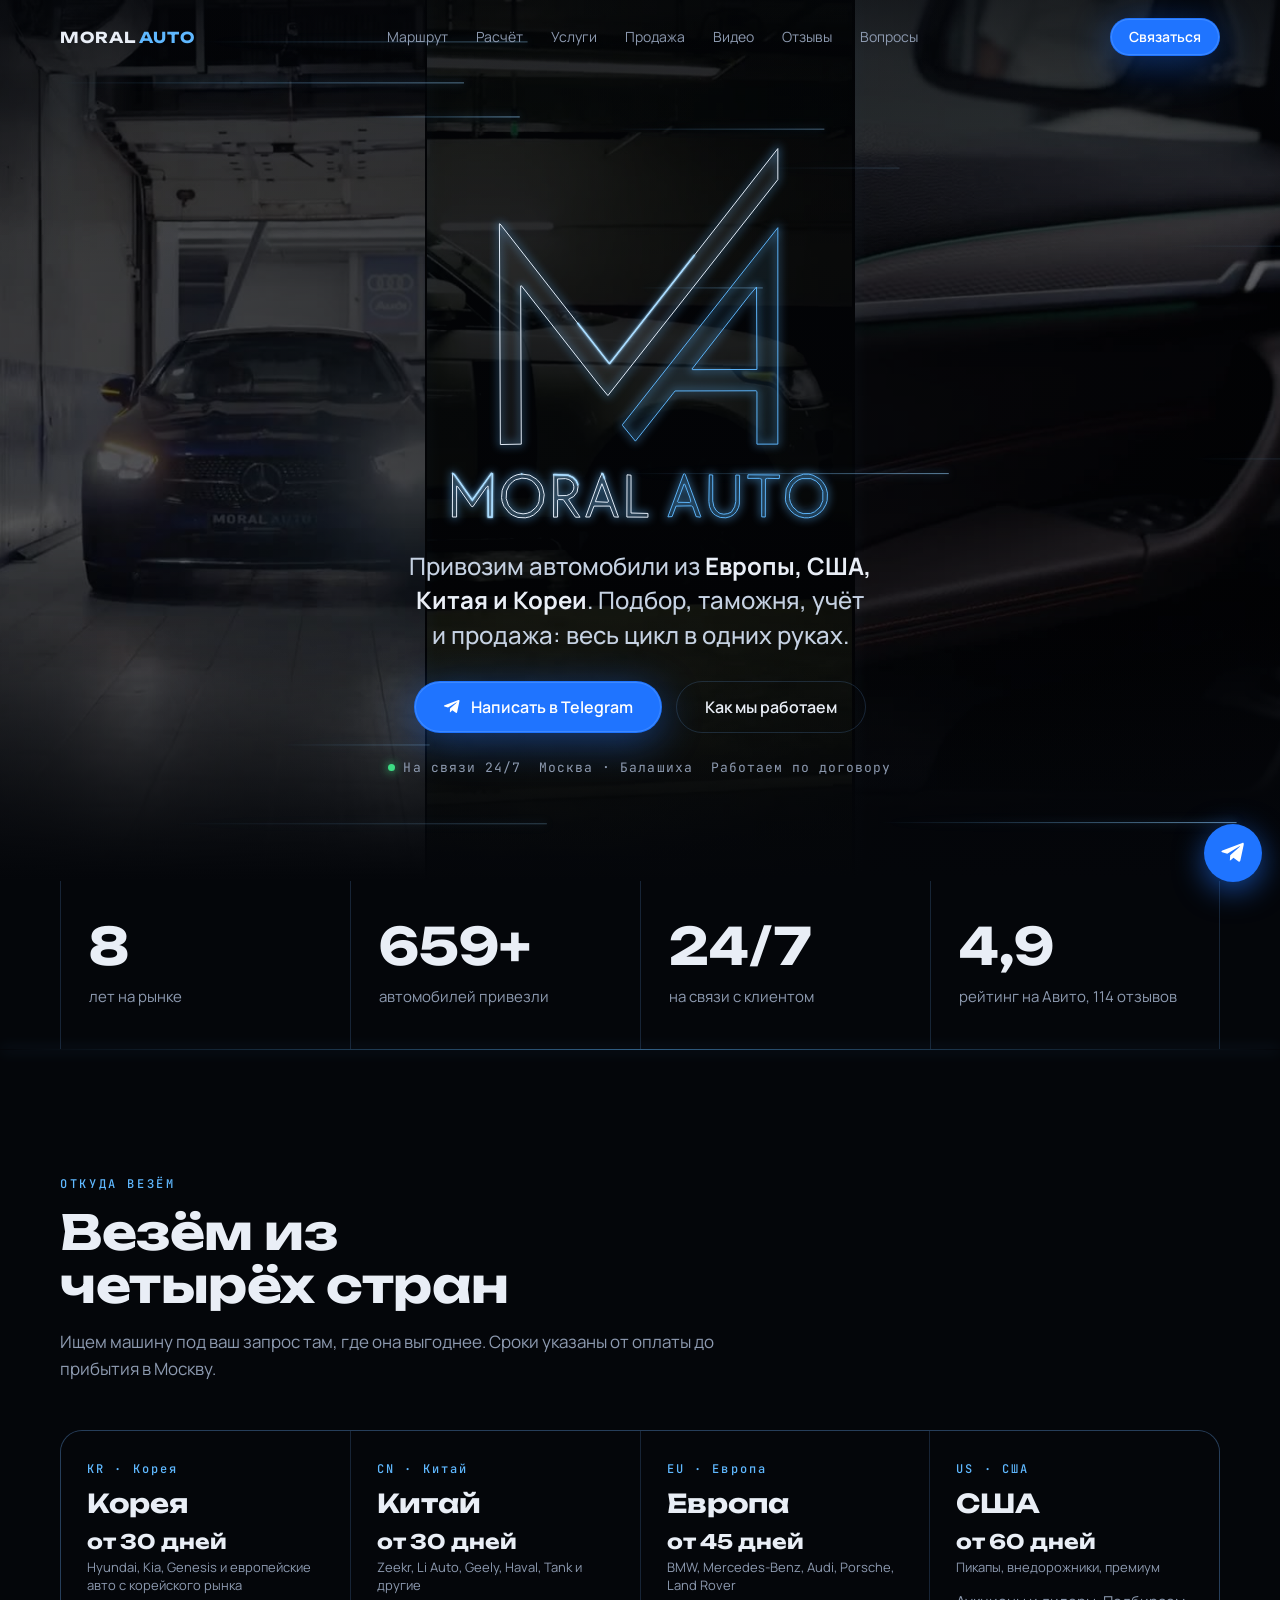
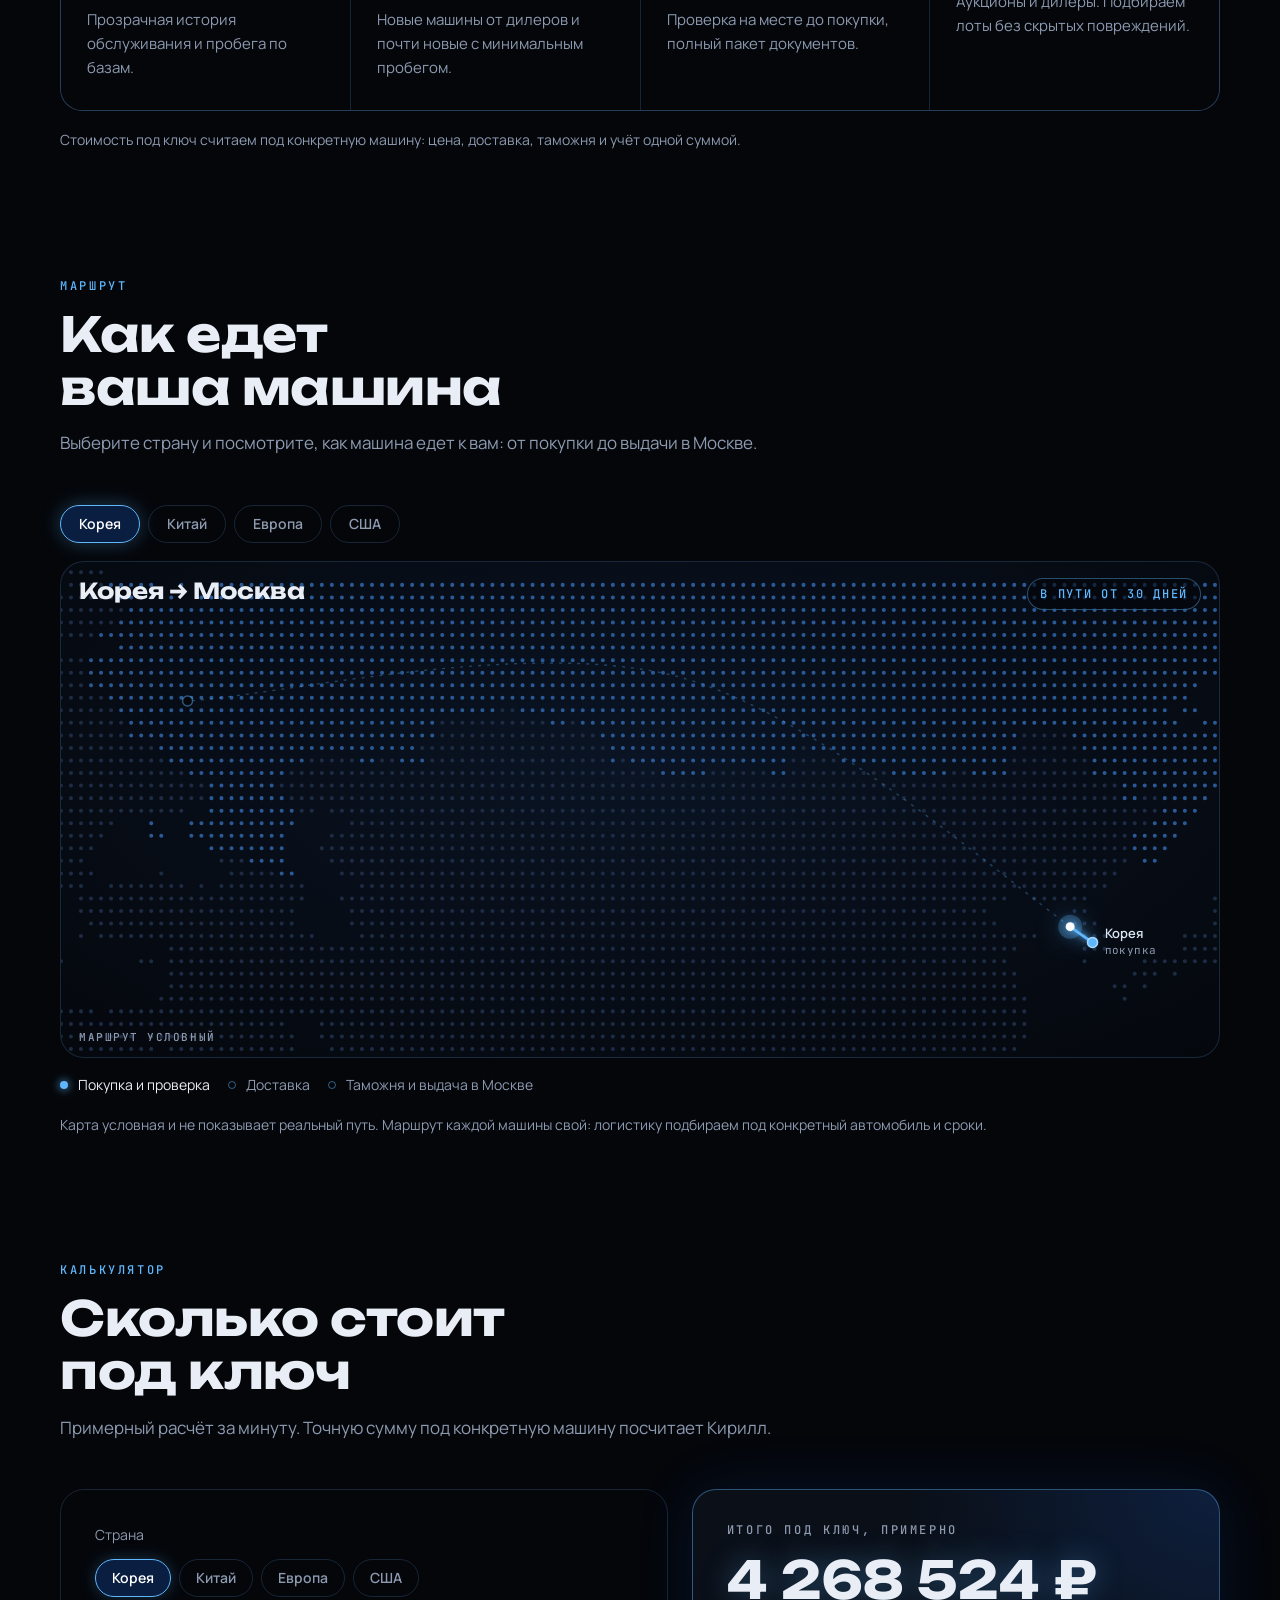
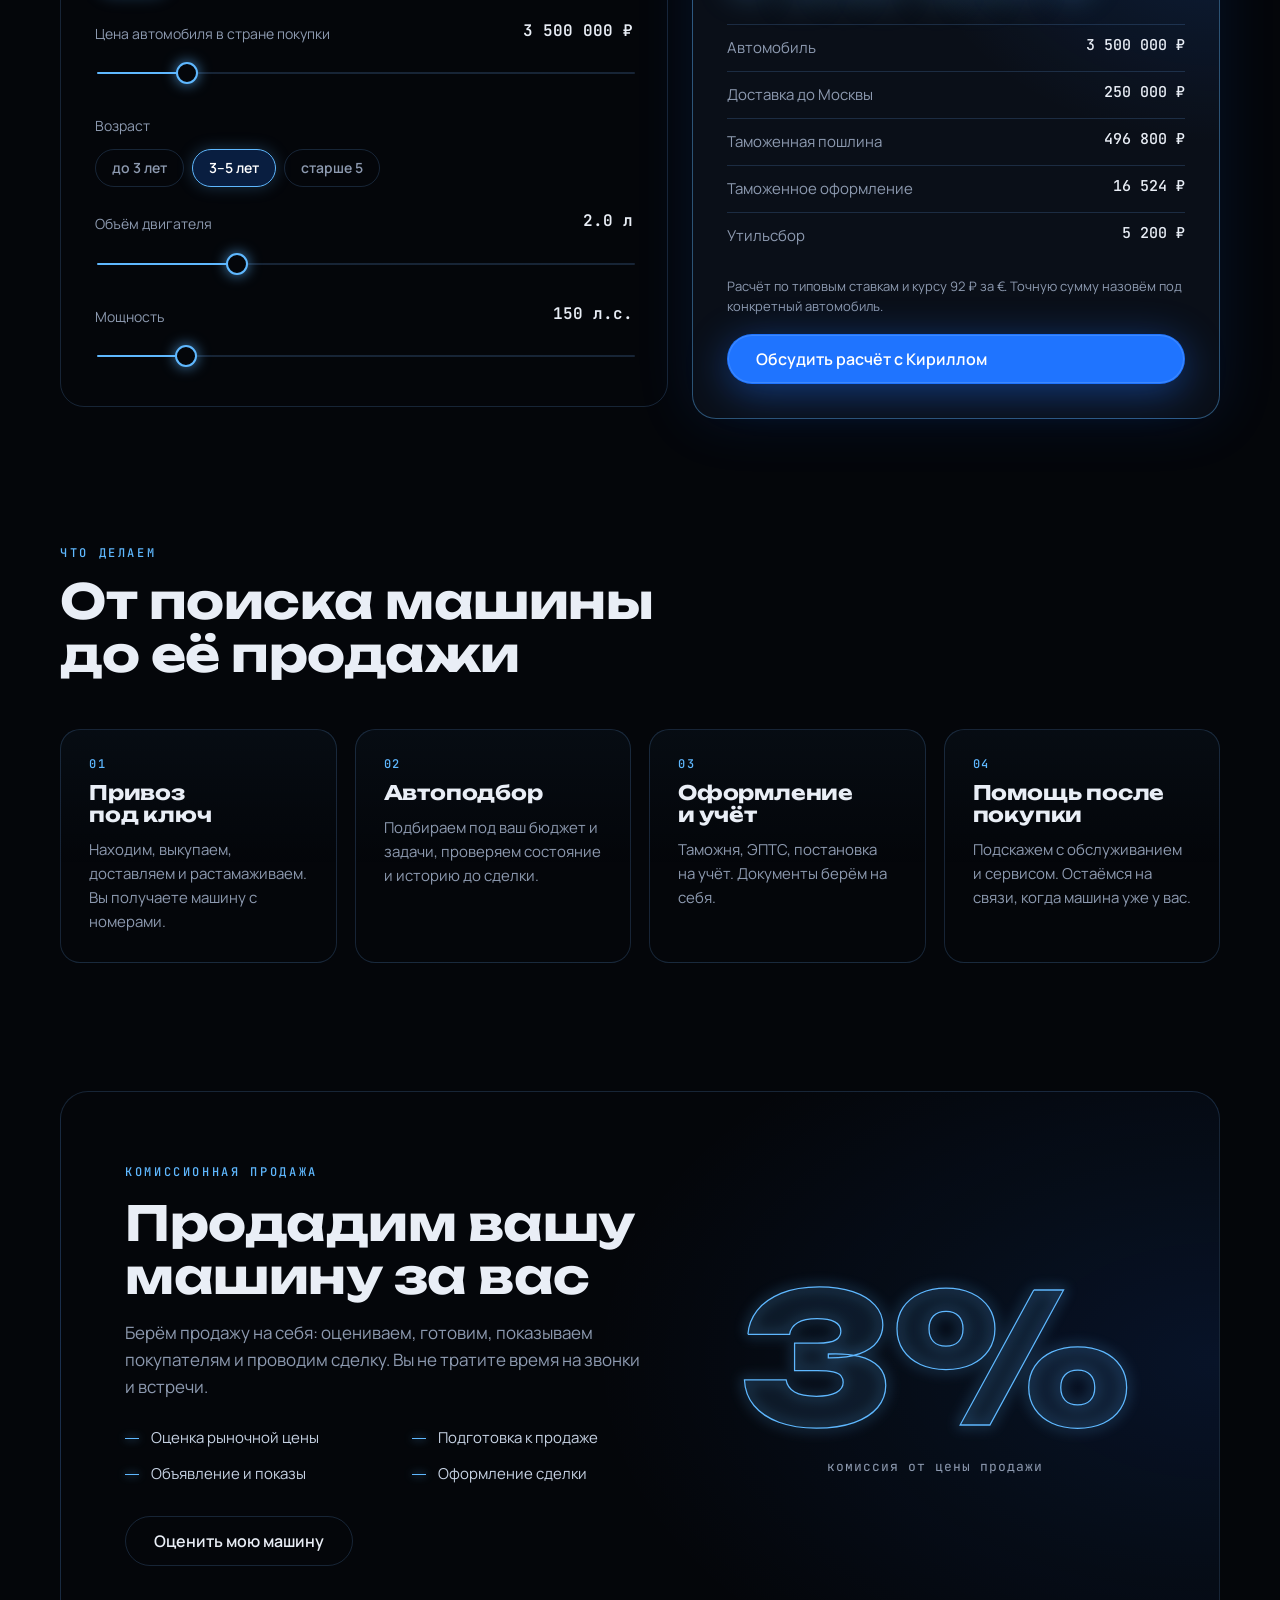
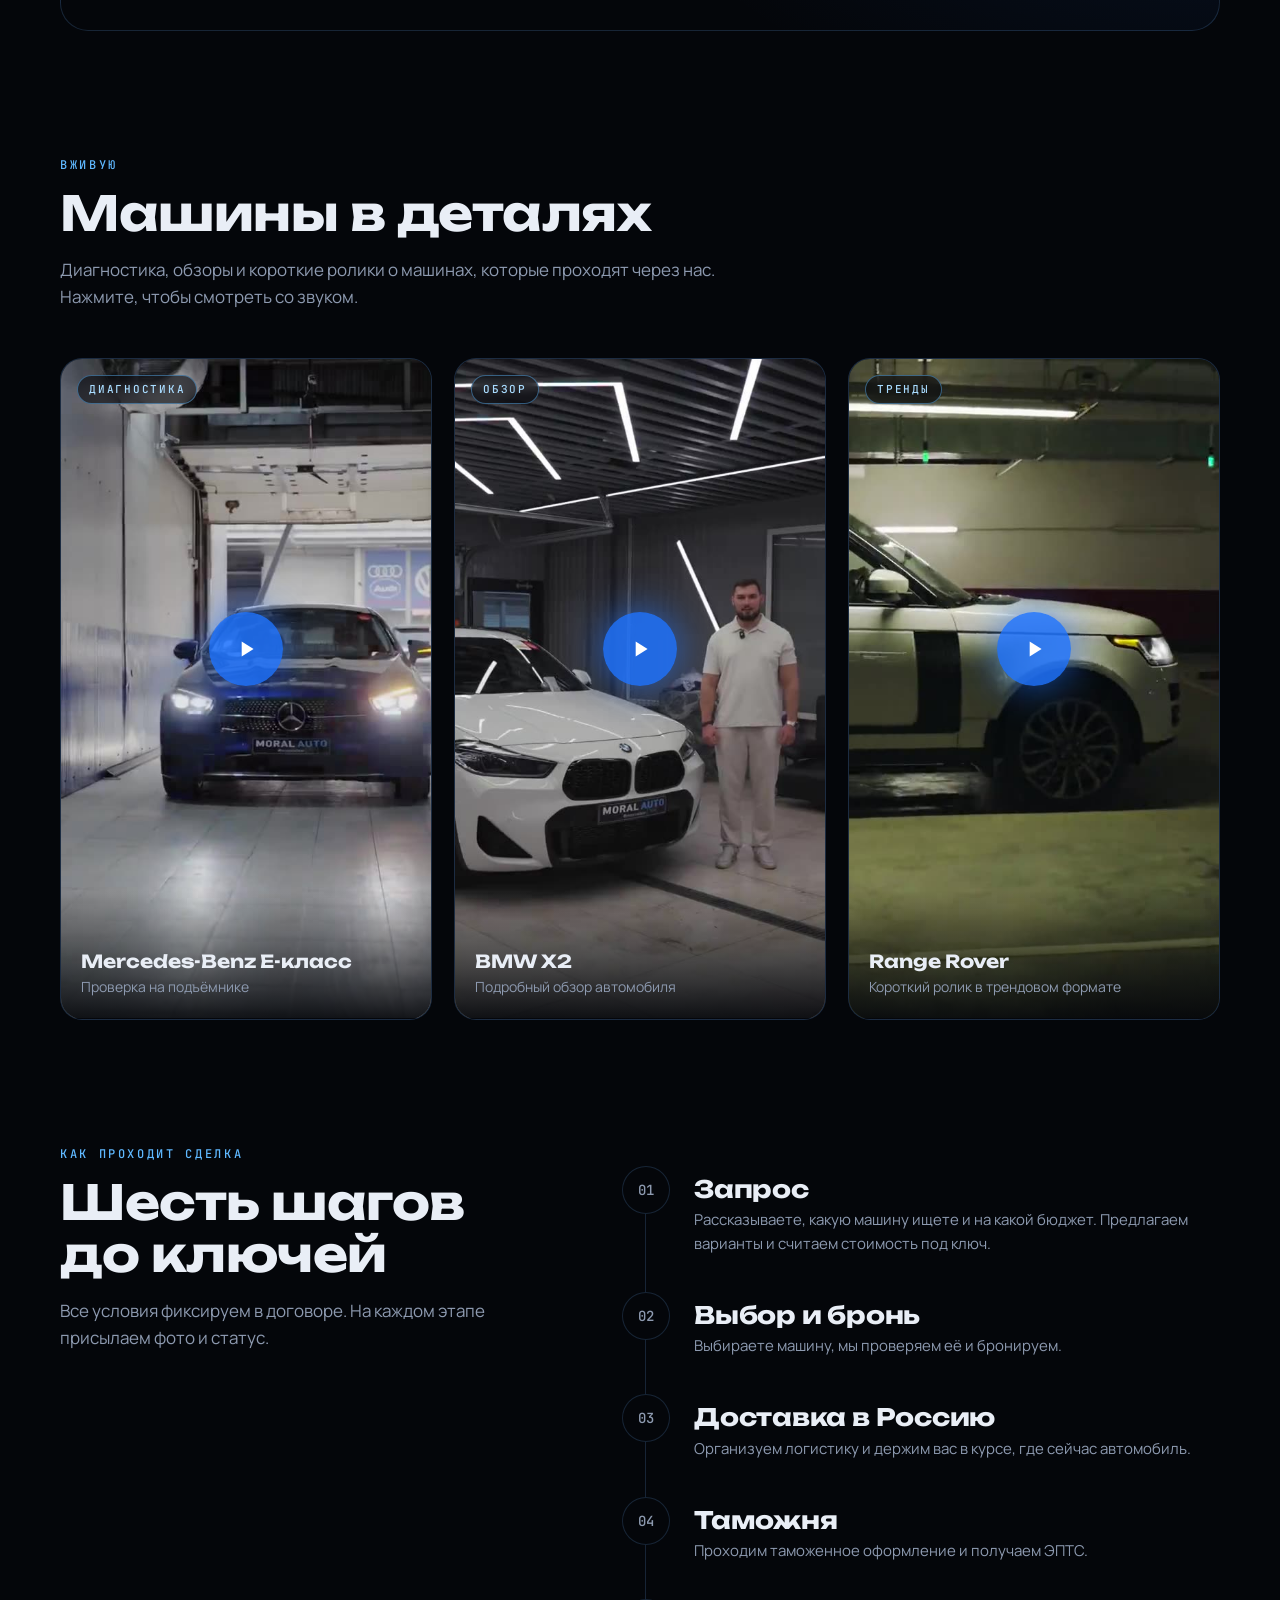
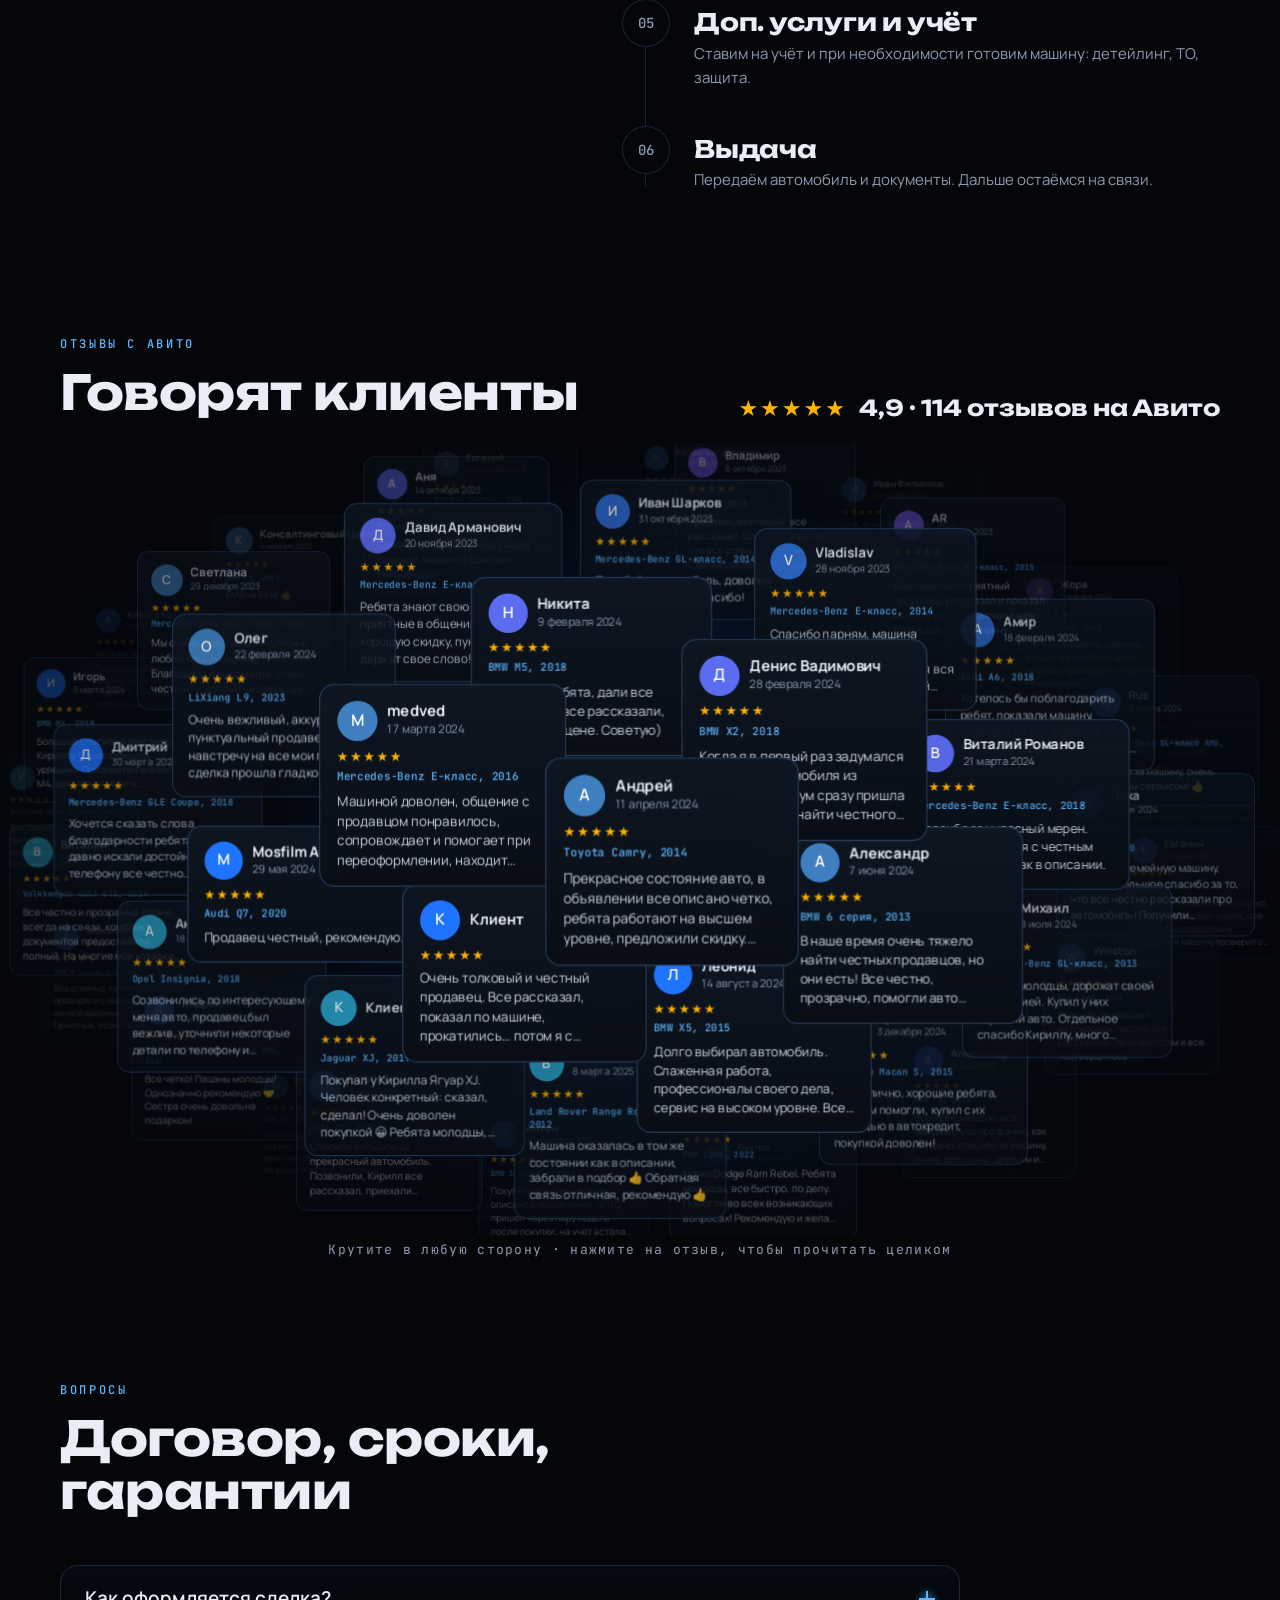
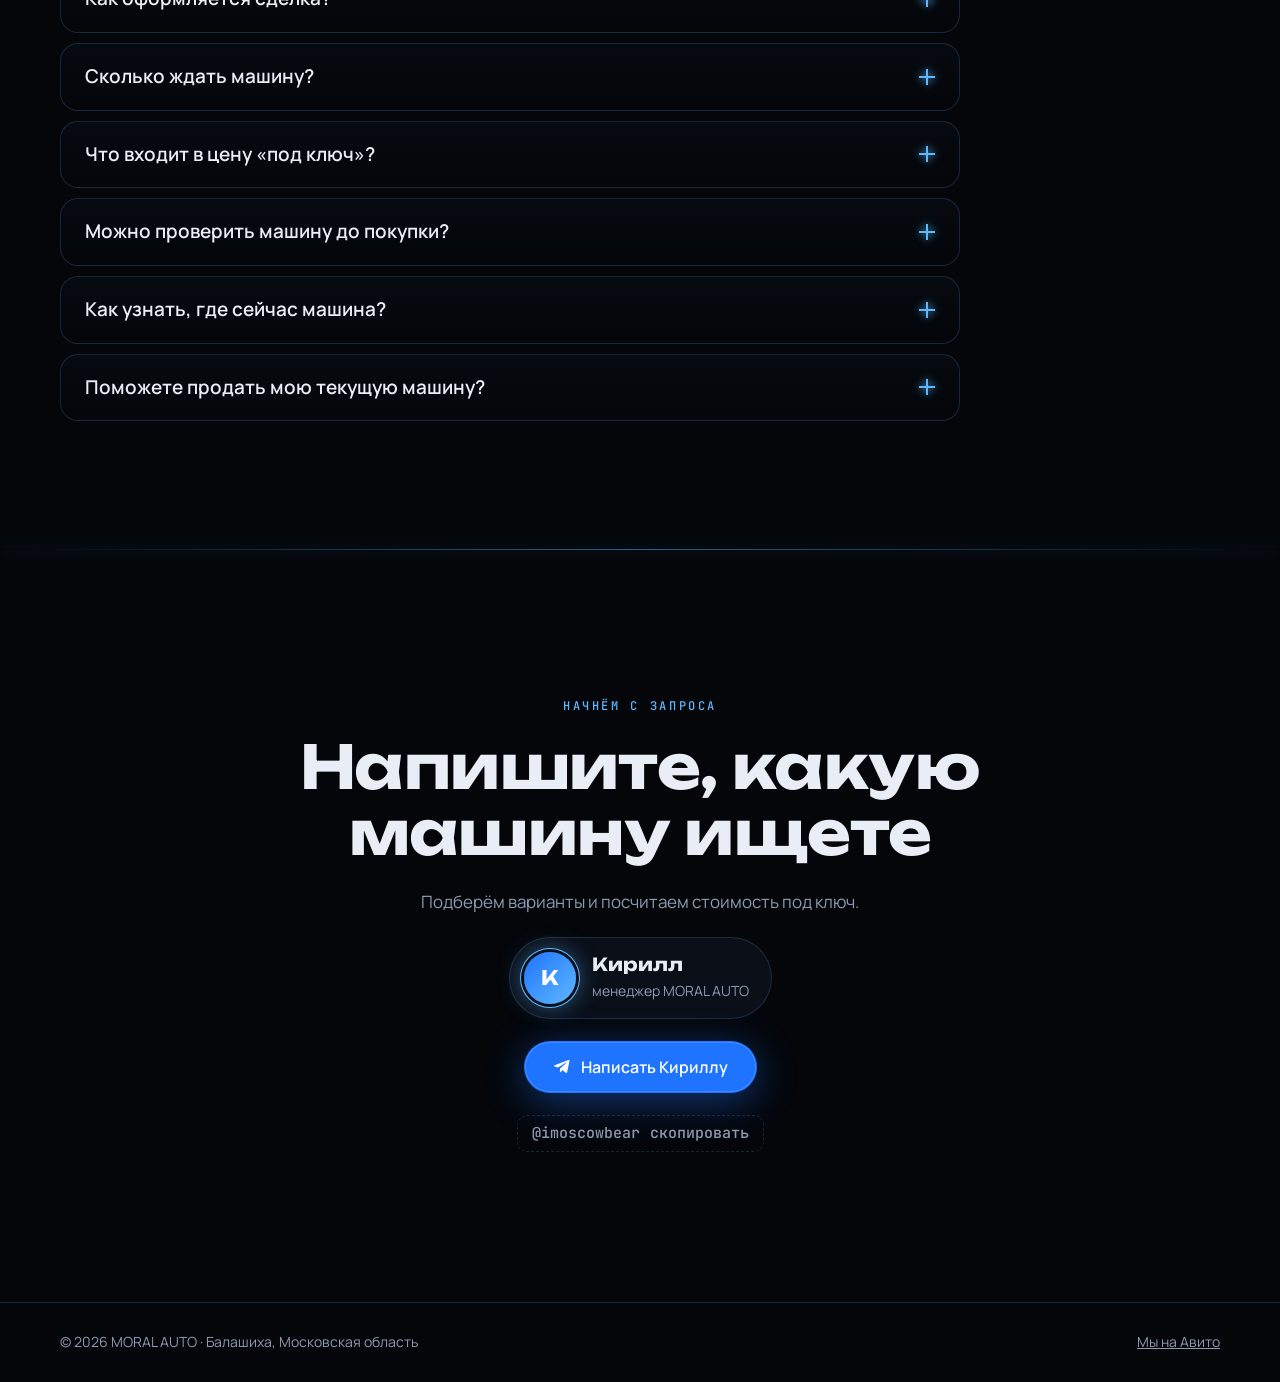
==== commit 037c85ae: "MORAL AUTO preview v6: illustrative route map, visible stat counters, new countries headline Co-Auth" ====
--- a/moral-auto/index.html
+++ b/moral-auto/index.html
@@ -194,6 +194,7 @@
 .hud{position:absolute;left:18px;top:16px;right:18px;display:flex;justify-content:space-between;gap:12px;pointer-events:none;flex-wrap:wrap}
 .hud b{font:700 clamp(16px,2vw,22px)/1.2 var(--display)}
 .hud span{font:500 12px/1 var(--mono);letter-spacing:.14em;text-transform:uppercase;color:var(--neon);padding:9px 12px;border:1px solid rgba(95,184,255,.4);border-radius:999px;background:rgba(4,6,10,.6);align-self:flex-start}
+.map-flag{position:absolute;left:18px;bottom:14px;font:500 11px/1 var(--mono);letter-spacing:.14em;text-transform:uppercase;color:var(--muted);pointer-events:none}
 .legs{display:flex;flex-wrap:wrap;gap:8px 18px;margin-top:16px;list-style:none;padding:0;font-size:14px;color:var(--muted)}
 .legs li{display:flex;gap:10px;align-items:center;transition:color .4s}
 .legs li i{width:8px;height:8px;border-radius:50%;border:1px solid rgba(95,184,255,.5);transition:background .4s,box-shadow .4s}
@@ -364,7 +365,7 @@
     <div class="wrap">
       <div class="head reveal">
         <span class="eyebrow">Откуда везём</span>
-        <h2>Четыре рынка, один ответственный за сделку</h2>
+        <h2>Везём из четырёх стран</h2>
         <p>Ищем машину под ваш запрос там, где она выгоднее. Сроки указаны от оплаты до прибытия в Москву.</p>
       </div>
       <div class="countries">
@@ -382,7 +383,7 @@
       <div class="head reveal">
         <span class="eyebrow">Маршрут</span>
         <h2>Как едет ваша машина</h2>
-        <p>Выберите страну: покажем путь автомобиля от покупки до Москвы.</p>
+        <p>Выберите страну и посмотрите, как машина едет к вам: от покупки до выдачи в Москве.</p>
       </div>
       <div class="tabs" role="tablist" aria-label="Страна">
         <button class="tab" role="tab" data-r="kr" aria-selected="true">Корея</button>
@@ -401,9 +402,10 @@
           <g class="car-dot" id="rCar"><circle class="halo" r="12"/><circle class="core" r="4.5"/></g>
         </svg>
         <div class="hud"><b id="rTitle">Корея → Москва</b><span id="rDays">в пути от 30 дней</span></div>
+        <div class="map-flag">Маршрут условный</div>
       </div>
       <ol class="legs" id="rLegs"></ol>
-      <p class="price-note">Маршрут показан схематично: конкретную логистику подбираем под машину и сроки.</p>
+      <p class="price-note">Карта условная и не показывает реальный путь. Маршрут каждой машины свой: логистику подбираем под конкретный автомобиль и сроки.</p>
     </div>
   </section>
 
@@ -676,8 +678,9 @@
   document.querySelectorAll('[data-count]').forEach(function(el){
     if(reduce) return;
     var end = +el.dataset.count, suf = el.dataset.suffix || '', done = false;
-    var o = new IntersectionObserver(function(es){ if(es[0].isIntersecting && !done){ done = true; var t = performance.now();
-      (function f(n){ var k = Math.min(1,(n-t)/1400); el.textContent = Math.round(end*(1-Math.pow(1-k,3))) + suf; if(k<1) requestAnimationFrame(f); })(t); } });
+    el.textContent = '0' + suf;
+    var o = new IntersectionObserver(function(es){ if(es[0].isIntersecting && !done){ done = true; var t = performance.now() + 250;
+      (function f(n){ var k = Math.max(0, Math.min(1,(n-t)/2000)); el.textContent = Math.round(end*(1-Math.pow(1-k,3))) + suf; if(k<1) requestAnimationFrame(f); })(performance.now()); } }, {threshold:1, rootMargin:'0px 0px -12% 0px'});
     o.observe(el);
   });
 
@@ -786,12 +789,15 @@
     var title = document.getElementById('rTitle'), days = document.getElementById('rDays'), legs = document.getElementById('rLegs');
     var tabs = document.querySelectorAll('.tab');
     var X = function(lon){ return (lon + 128) * 10; }, Y = function(lat){ return (74 - lat) * 12.5; };
+    // illustrative only: start country, a soft arc, Moscow. Real logistics differ per car.
     var ROUTES = {
-      kr: {t:'Корея → Москва', d:'в пути от 30 дней', p:[[129.04,35.1,'Пусан','выкуп и погрузка на судно'],[130.6,38.9],[131.9,43.1,'Владивосток','порт, приёмка машины'],[135.1,48.5],[127.5,50.3],[113.5,52,'Транссиб','автовоз или ж/д'],[104.3,52.3],[82.9,55],[60.6,56.8],[37.62,55.75,'Москва','таможня, учёт и выдача']]},
-      cn: {t:'Китай → Москва', d:'в пути от 30 дней', p:[[116.4,39.9,'Пекин','выкуп у дилера'],[117.2,45],[117.4,49.6,'Забайкальск','граница и оформление'],[113.5,52],[104.3,52.3,'Сибирь','автовоз или ж/д'],[82.9,55],[60.6,56.8],[37.62,55.75,'Москва','таможня, учёт и выдача']]},
-      eu: {t:'Европа → Москва', d:'в пути от 45 дней', p:[[10,50.5,'Европа','проверка и выкуп'],[17,52.2],[24,53.4,'Граница','транзит и документы'],[31,54.6],[37.62,55.75,'Москва','таможня, учёт и выдача']]},
-      us: {t:'США → Москва', d:'в пути от 60 дней', p:[[-74.1,40.7,'США','аукцион или дилер, порт'],[-52,43.5],[-28,47,'Атлантика','морем через океан'],[-6,49],[5,54.5],[14,55.6],[21.1,55.7,'Порт в Европе','разгрузка и транзит'],[29,55.4],[37.62,55.75,'Москва','таможня, учёт и выдача']]}
+      kr: {t:'Корея → Москва', d:'в пути от 30 дней', a:[127.8,36.5,'Корея'], bend:.16},
+      cn: {t:'Китай → Москва', d:'в пути от 30 дней', a:[112,34,'Китай'], bend:.16},
+      eu: {t:'Европа → Москва', d:'в пути от 45 дней', a:[9,49.5,'Европа'], bend:.22},
+      us: {t:'США → Москва', d:'в пути от 60 дней', a:[-97,39,'США'], bend:.2}
     };
+    var MSK = [37.62,55.75];
+    var LEGS = ['Покупка и проверка','Доставка','Таможня и выдача в Москве'];
     var BASE = {x:0, y:0, w:2760, h:750};
     function smooth(pts){ // Catmull-Rom to cubic Bezier
       var d = 'M' + pts[0][0] + ' ' + pts[0][1];
@@ -817,32 +823,31 @@
       pinEls.forEach(function(pe){ pe.el.setAttribute('transform', 'translate(' + pe.x + ' ' + pe.y + ') scale(' + s.toFixed(3) + ')'); });
       car.setAttribute('transform', car.dataset.t + ' scale(' + s.toFixed(3) + ')');
     }
-    function overview(){ var xs = cur.pts.map(function(q){return q[0];}), ys = cur.pts.map(function(q){return q[1];}); return fit(Math.min.apply(0,xs), Math.min.apply(0,ys), Math.max.apply(0,xs), Math.max.apply(0,ys), aspect() < 1.2 ? .12 : .1); }
+    function overview(){ var xs = cur.pts.map(function(q){return q[0];}), ys = cur.pts.map(function(q){return q[1];}); return fit(Math.min.apply(0,xs), Math.min.apply(0,ys), Math.max.apply(0,xs), Math.max.apply(0,ys), aspect() < 1.2 ? .16 : .14); }
     function moscow(){ var c = cur.pts[cur.pts.length-1], w = 360, h = w / aspect(); if(h > 220){ h = 220; w = h * aspect(); } return {x: c[0] - w*.5, y: c[1] - h*.5, w: w, h: h}; }
     function build(id){
-      var R = ROUTES[id];
-      cur = {id:id, pts: R.p.map(function(q){ return [X(q[0]), Y(q[1])]; })};
+      var R = ROUTES[id], A = [X(R.a[0]), Y(R.a[1])], B = [X(MSK[0]), Y(MSK[1])];
+      var dx = B[0]-A[0], dy = B[1]-A[1], len0 = Math.hypot(dx, dy), nx = dy/len0, ny = -dx/len0;
+      if(ny > 0){ nx = -nx; ny = -ny; } // bow the arc northwards
+      var M = [(A[0]+B[0])/2 + nx*len0*R.bend, (A[1]+B[1])/2 + ny*len0*R.bend];
+      cur = {id:id, pts:[A, M, B]};
       var d = smooth(cur.pts);
       track.setAttribute('d', d); trail.setAttribute('d', d);
       L = trail.getTotalLength();
       trail.style.strokeDasharray = L + ' ' + L; trail.style.strokeDashoffset = L;
-      // length at each labelled stop
       stops = []; pinsG.innerHTML = ''; pinEls = []; legs.innerHTML = ''; legEls = [];
+      var lab = function(pt, name, sub, left){
+        var g = document.createElementNS('http://www.w3.org/2000/svg','g'); g.setAttribute('class','pin');
+        var tx = left ? -12 : 12, an = left ? 'end' : 'start';
+        g.innerHTML = '<circle class="ring" r="5"/><circle class="c" r="5"/><text x="' + tx + '" y="-4" text-anchor="' + an + '">' + name + '</text><text class="sub" x="' + tx + '" y="12" text-anchor="' + an + '">' + sub + '</text>';
+        pinsG.appendChild(g); pinEls.push({el:g, x:pt[0], y:pt[1]});
+      };
+      lab(A, R.a[2], 'покупка', A[0] < B[0]); lab(B, 'Москва', 'выдача', A[0] > B[0]);
+      // pins light at start and finish; the three generic legs light along the way
+      var pinAt = [0, L];
+      LEGS.forEach(function(t, i){ stops.push(L * i / (LEGS.length - 1)); var li = document.createElement('li'); li.innerHTML = '<i></i><span>' + t + '</span>'; legs.appendChild(li); legEls.push(li); });
+      cur.pinAt = pinAt;
       var tmp = document.createElementNS('http://www.w3.org/2000/svg','path'); svg.appendChild(tmp);
-      R.p.forEach(function(q, i){
-        if(!q[2]) return;
-        tmp.setAttribute('d', smooth(cur.pts.slice(0, i+1).length > 1 ? cur.pts.slice(0, i+1) : [cur.pts[0], cur.pts[0]]));
-        var at = i === 0 ? 0 : tmp.getTotalLength();
-        var g = document.createElementNS('http://www.w3.org/2000/svg','g'); g.setAttribute('class','pin');
-        var right = !(i === R.p.length - 1 && id !== 'us') ;
-        var xs = cur.pts.map(function(q){ return q[0]; }), mnx = Math.min.apply(0, xs), mxx = Math.max.apply(0, xs);
-        var last = i === R.p.length - 1;
-        var tx = (last ? cur.pts[i-1][0] > cur.pts[i][0] : (cur.pts[i][0] - mnx) / Math.max(1, mxx - mnx) > .62) ? -12 : 12, anchor = tx < 0 ? 'end' : 'start';
-        g.innerHTML = '<circle class="ring" r="5"/><circle class="c" r="5"/><text x="' + tx + '" y="-4" text-anchor="' + anchor + '">' + q[2] + '</text><text class="sub" x="' + tx + '" y="12" text-anchor="' + anchor + '">' + q[3] + '</text>';
-        pinsG.appendChild(g); pinEls.push({el:g, x:cur.pts[i][0], y:cur.pts[i][1]});
-        stops.push(at);
-        var li = document.createElement('li'); li.innerHTML = '<i></i><span><b>' + q[2] + '</b> · ' + q[3] + '</span>'; legs.appendChild(li); legEls.push(li);
-      });
       tmp.remove();
       title.textContent = R.t; days.textContent = R.d;
       tabs.forEach(function(b){ b.setAttribute('aria-selected', b.dataset.r === id ? 'true' : 'false'); });
@@ -852,7 +857,7 @@
       if(reduce){ trail.style.strokeDashoffset = 0; moveCar(L); light(L); }
     }
     function moveCar(len){ var pt = trail.getPointAtLength(len); car.dataset.t = 'translate(' + pt.x.toFixed(1) + ' ' + pt.y.toFixed(1) + ')'; car.setAttribute('transform', car.dataset.t + ' scale(' + k().toFixed(3) + ')'); }
-    function light(len){ stops.forEach(function(at, i){ var on = len >= at - 1; pinEls[i].el.classList.toggle('lit', on); legEls[i].classList.toggle('lit', on); }); }
+    function light(len){ stops.forEach(function(at, i){ legEls[i].classList.toggle('lit', len >= at - 1); }); cur.pinAt.forEach(function(at, i){ pinEls[i].el.classList.toggle('lit', len >= at - 1); }); }
     var ease = function(x){ return x < .5 ? 4*x*x*x : 1 - Math.pow(-2*x + 2, 3)/2; };
     var lerp = function(a, b, t){ return {x:a.x+(b.x-a.x)*t, y:a.y+(b.y-a.y)*t, w:a.w+(b.w-a.w)*t, h:a.h+(b.h-a.h)*t}; };
     var DUR = 6500, ZOOM = 2000, HOLD = 2600;
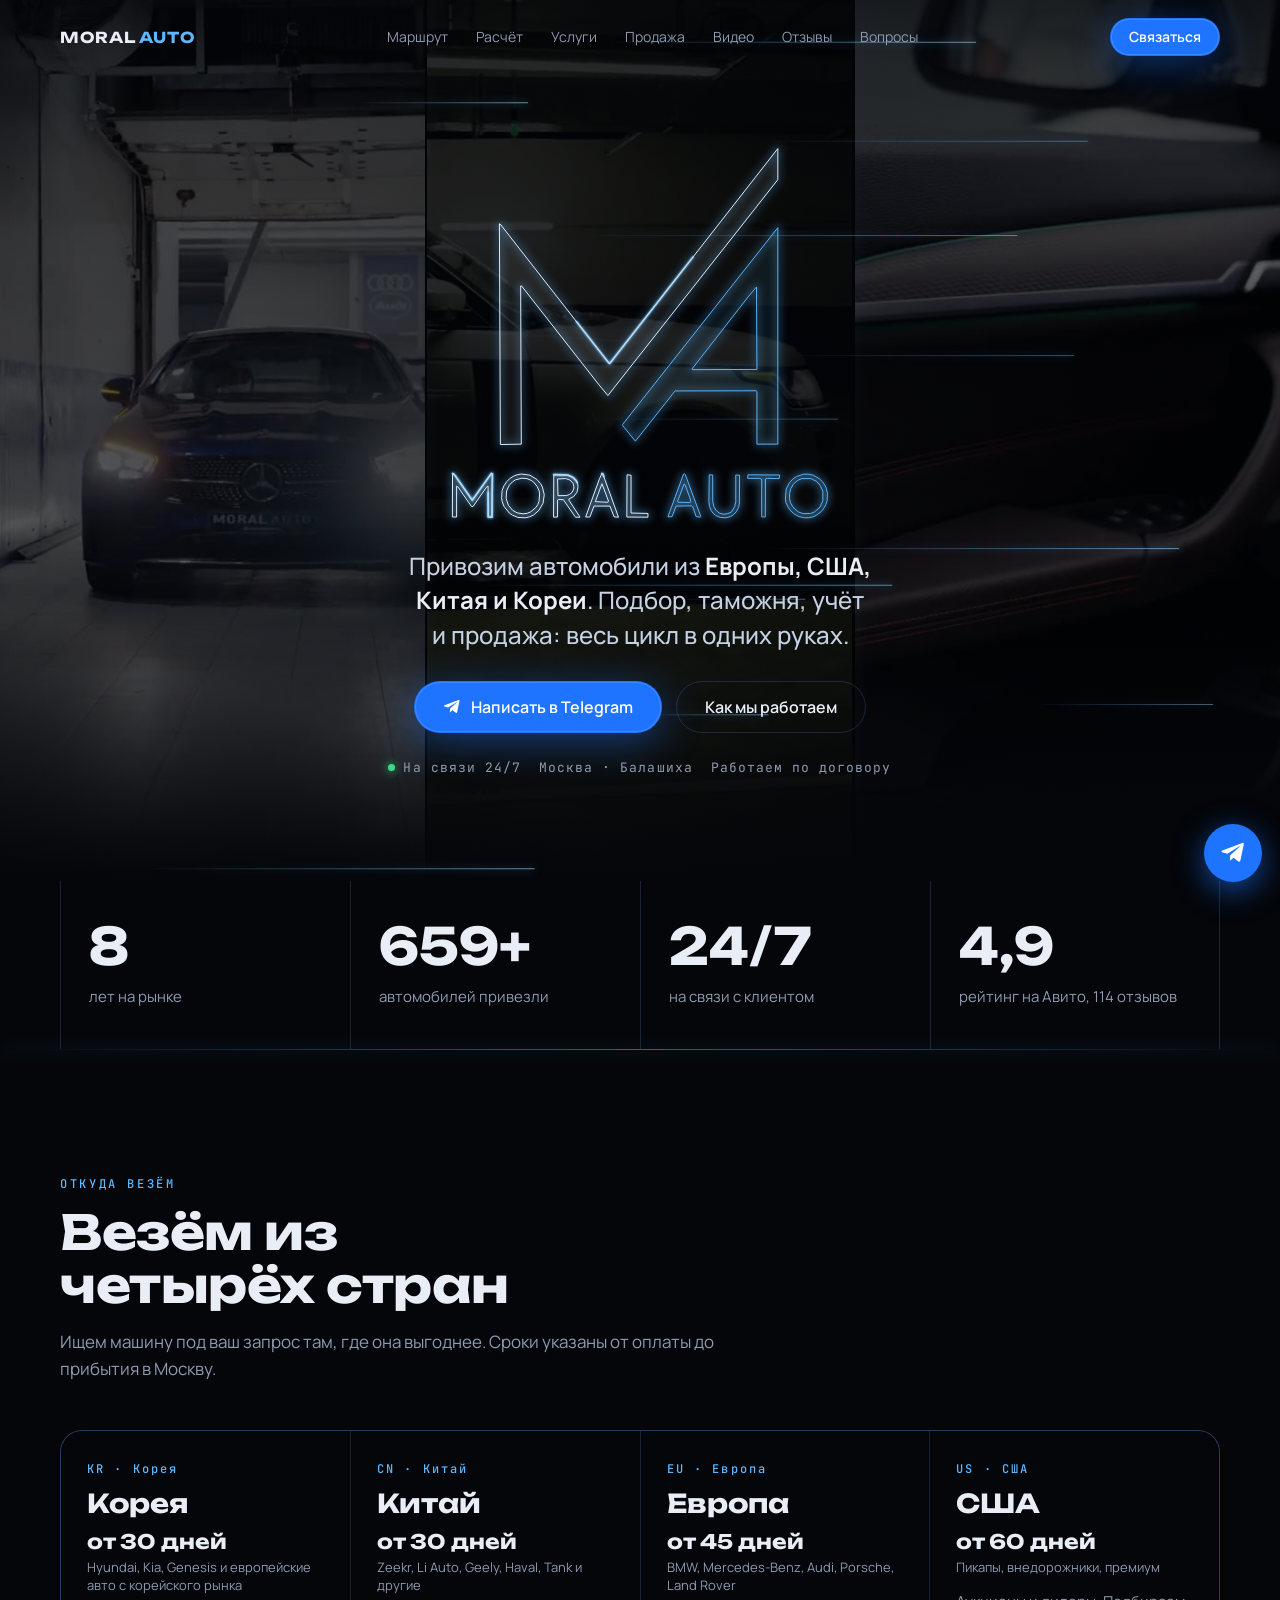
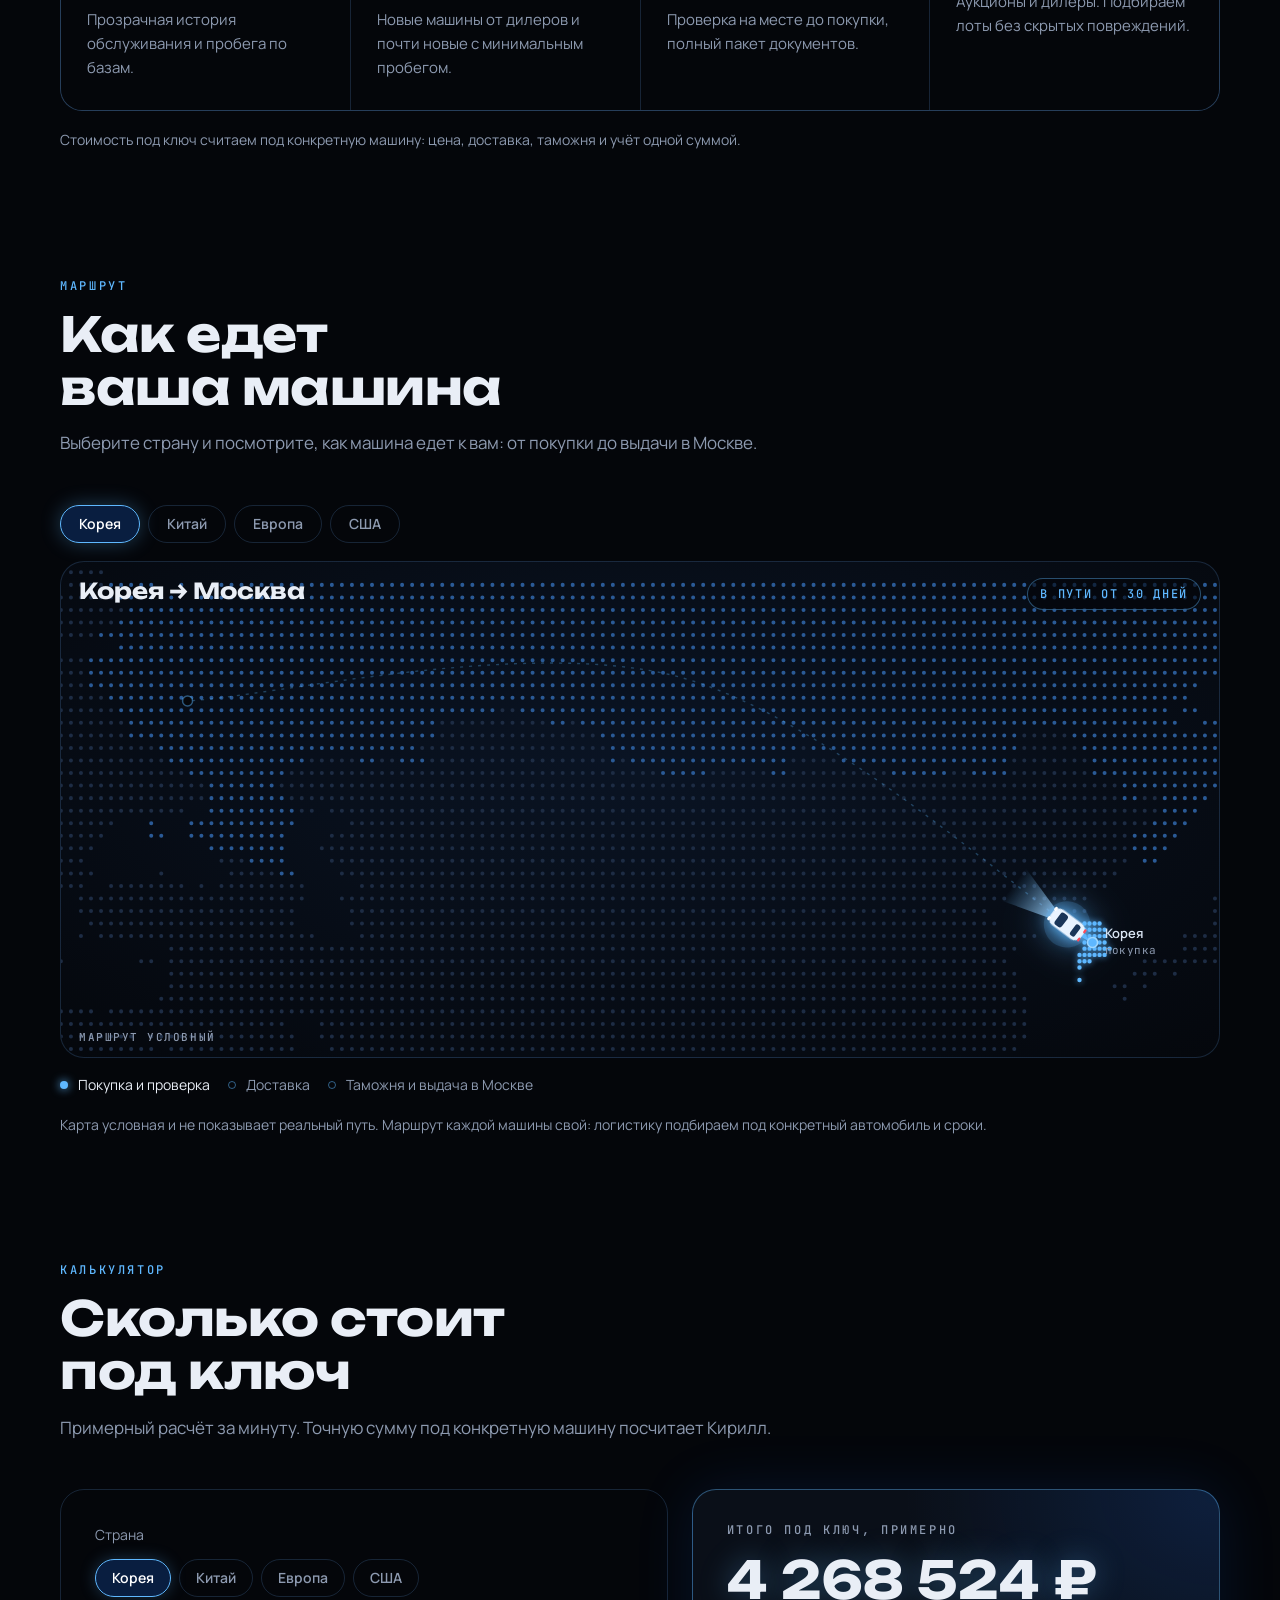
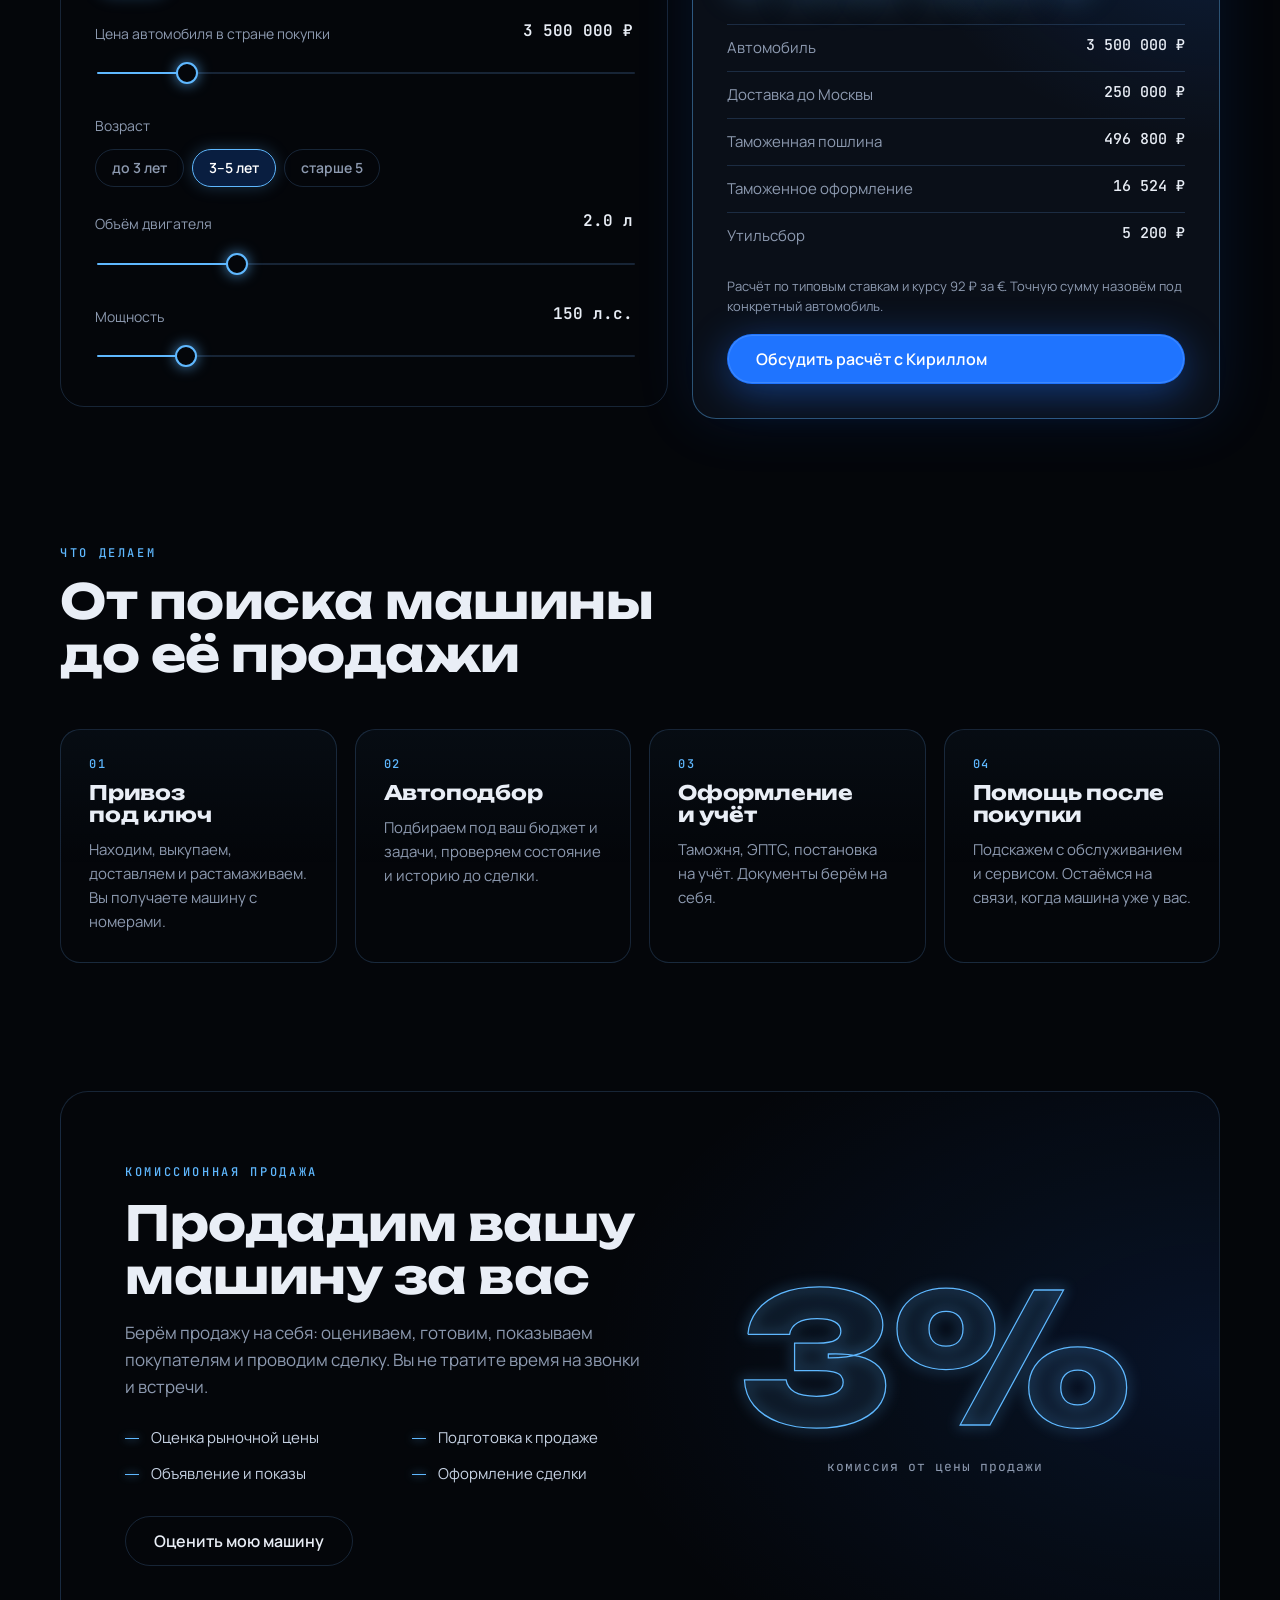
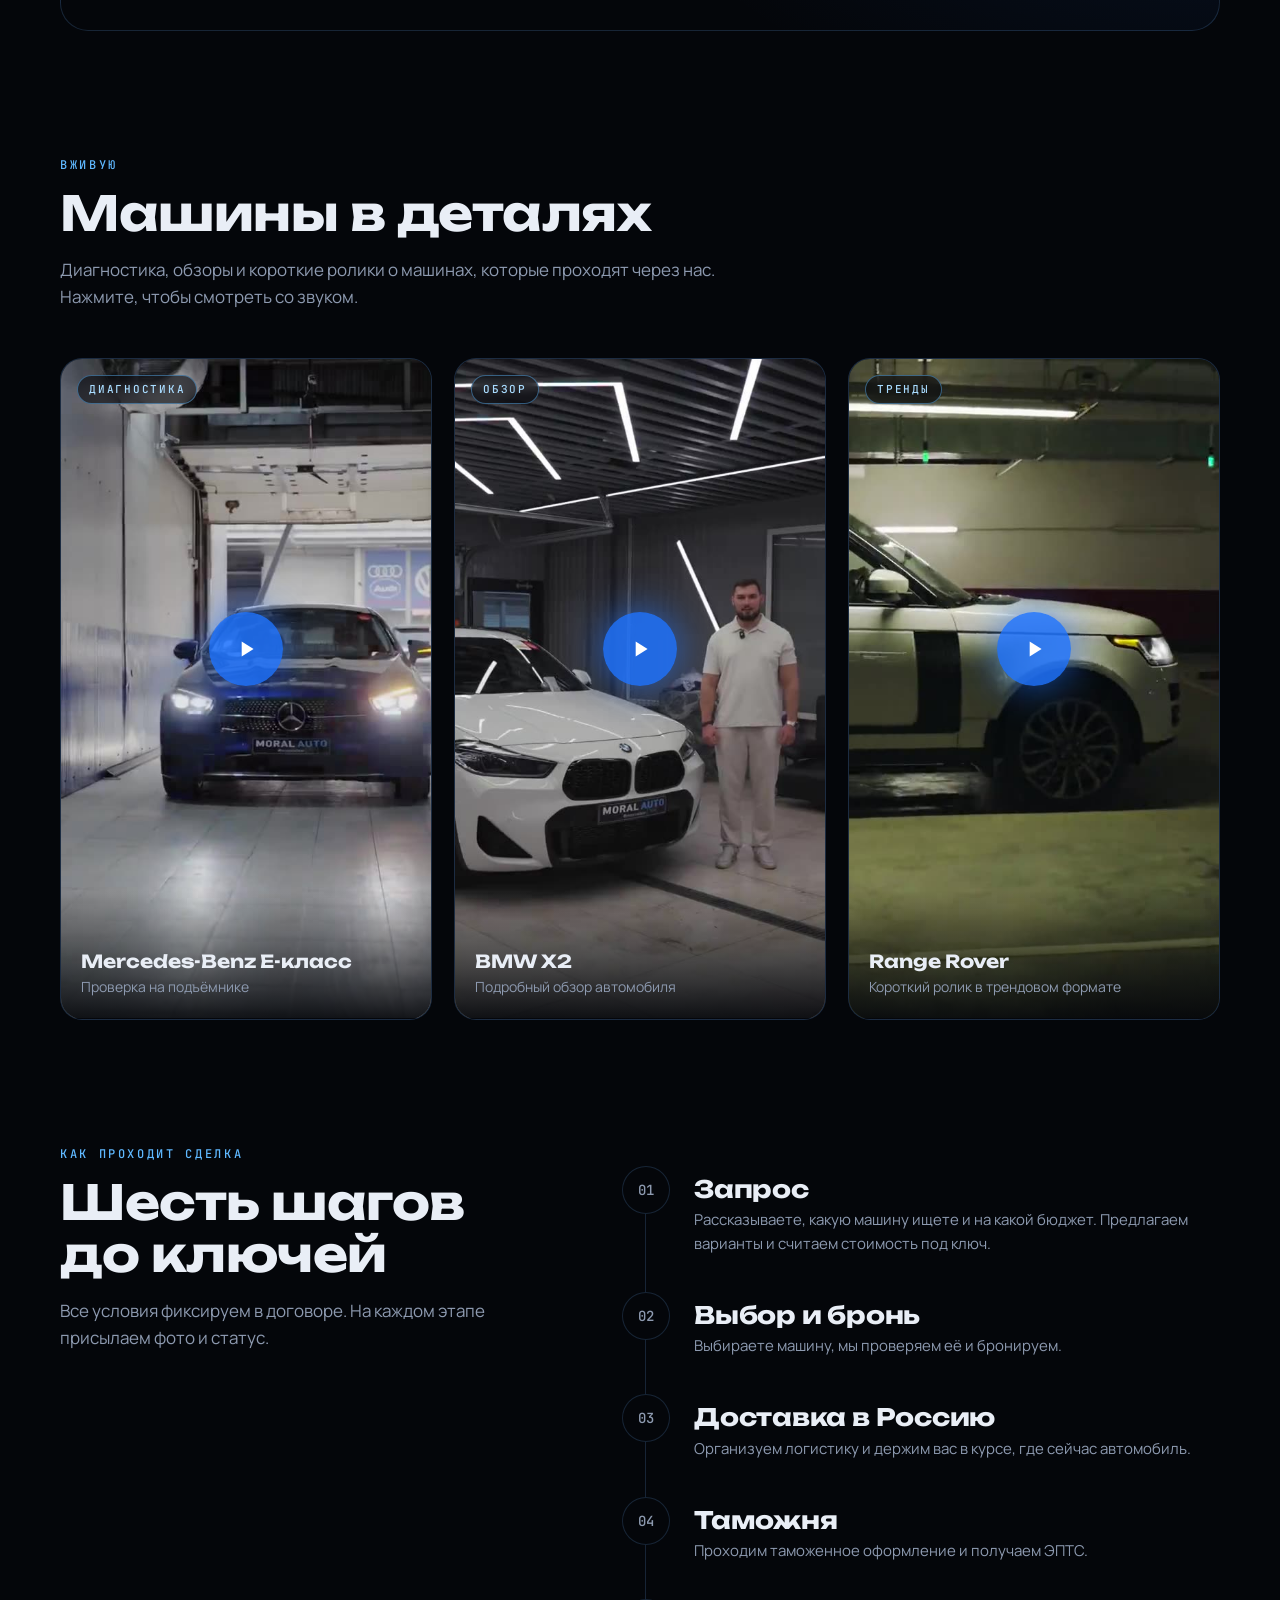
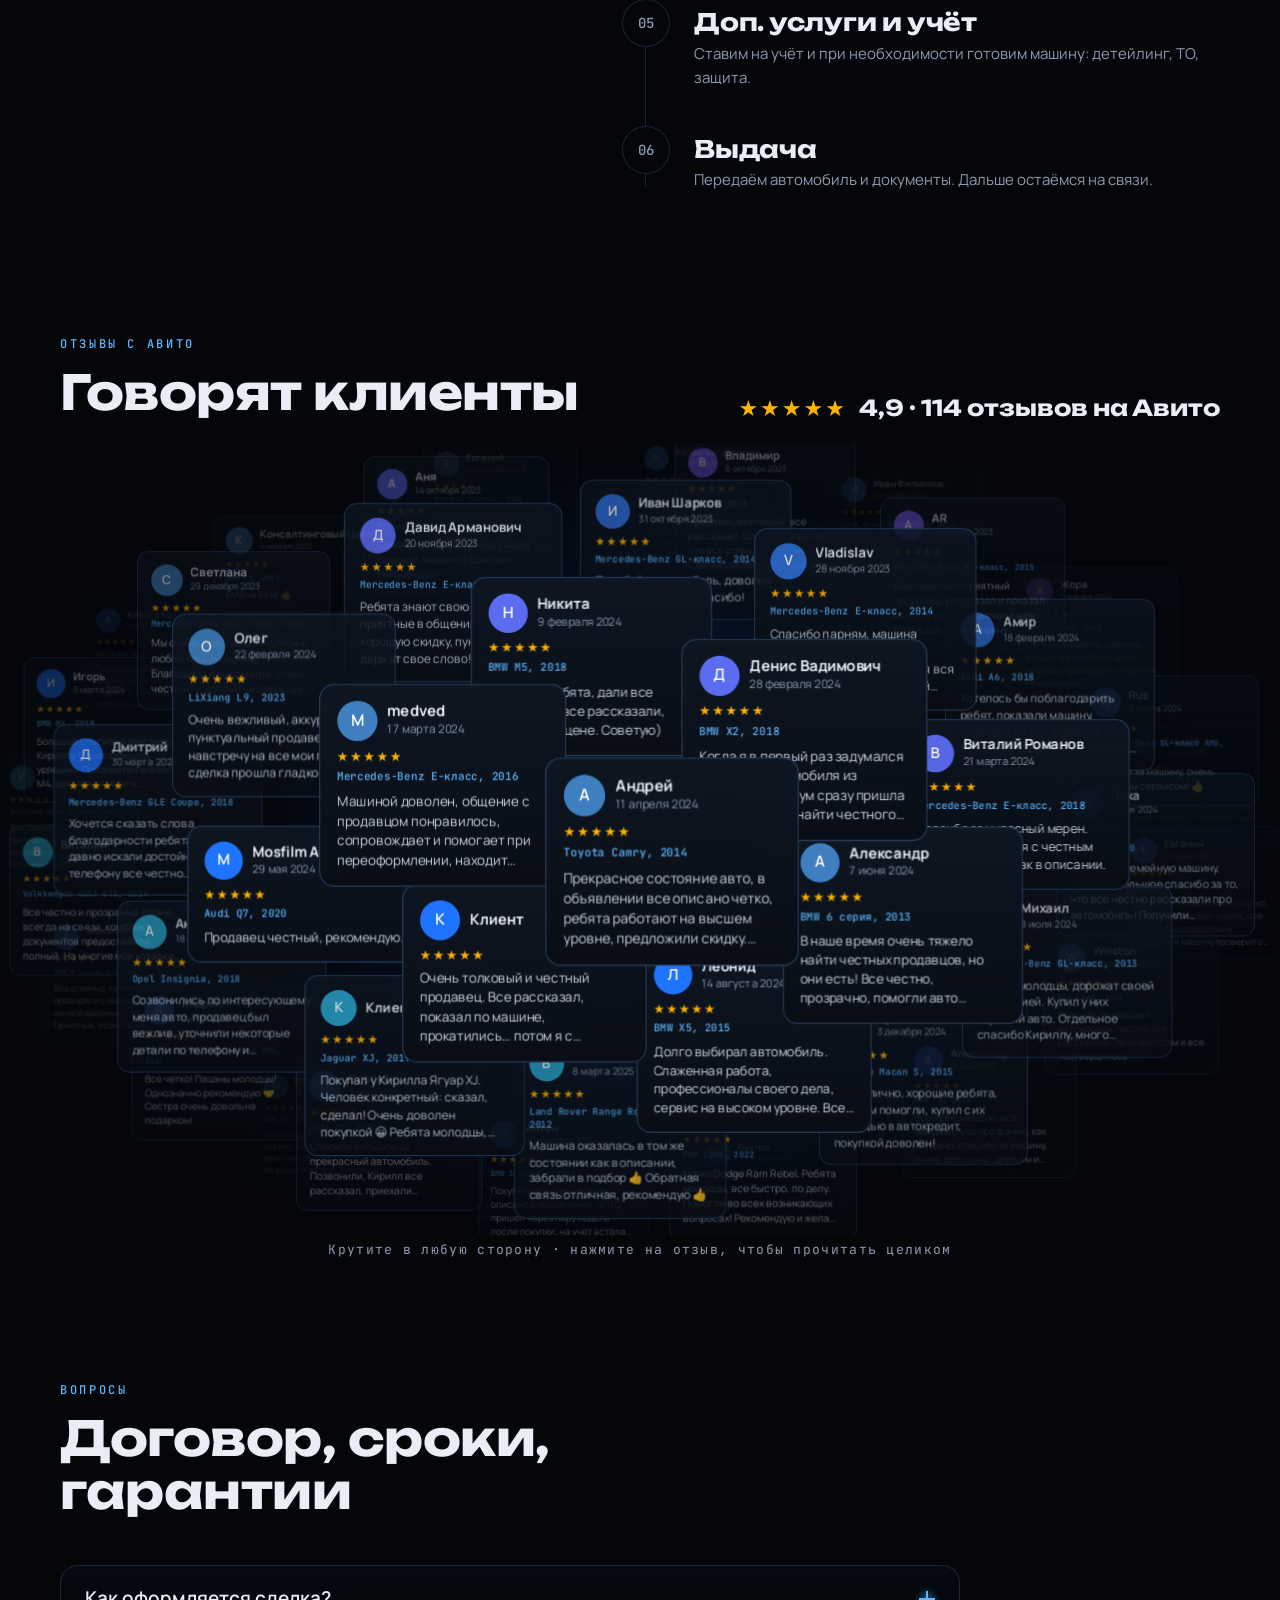
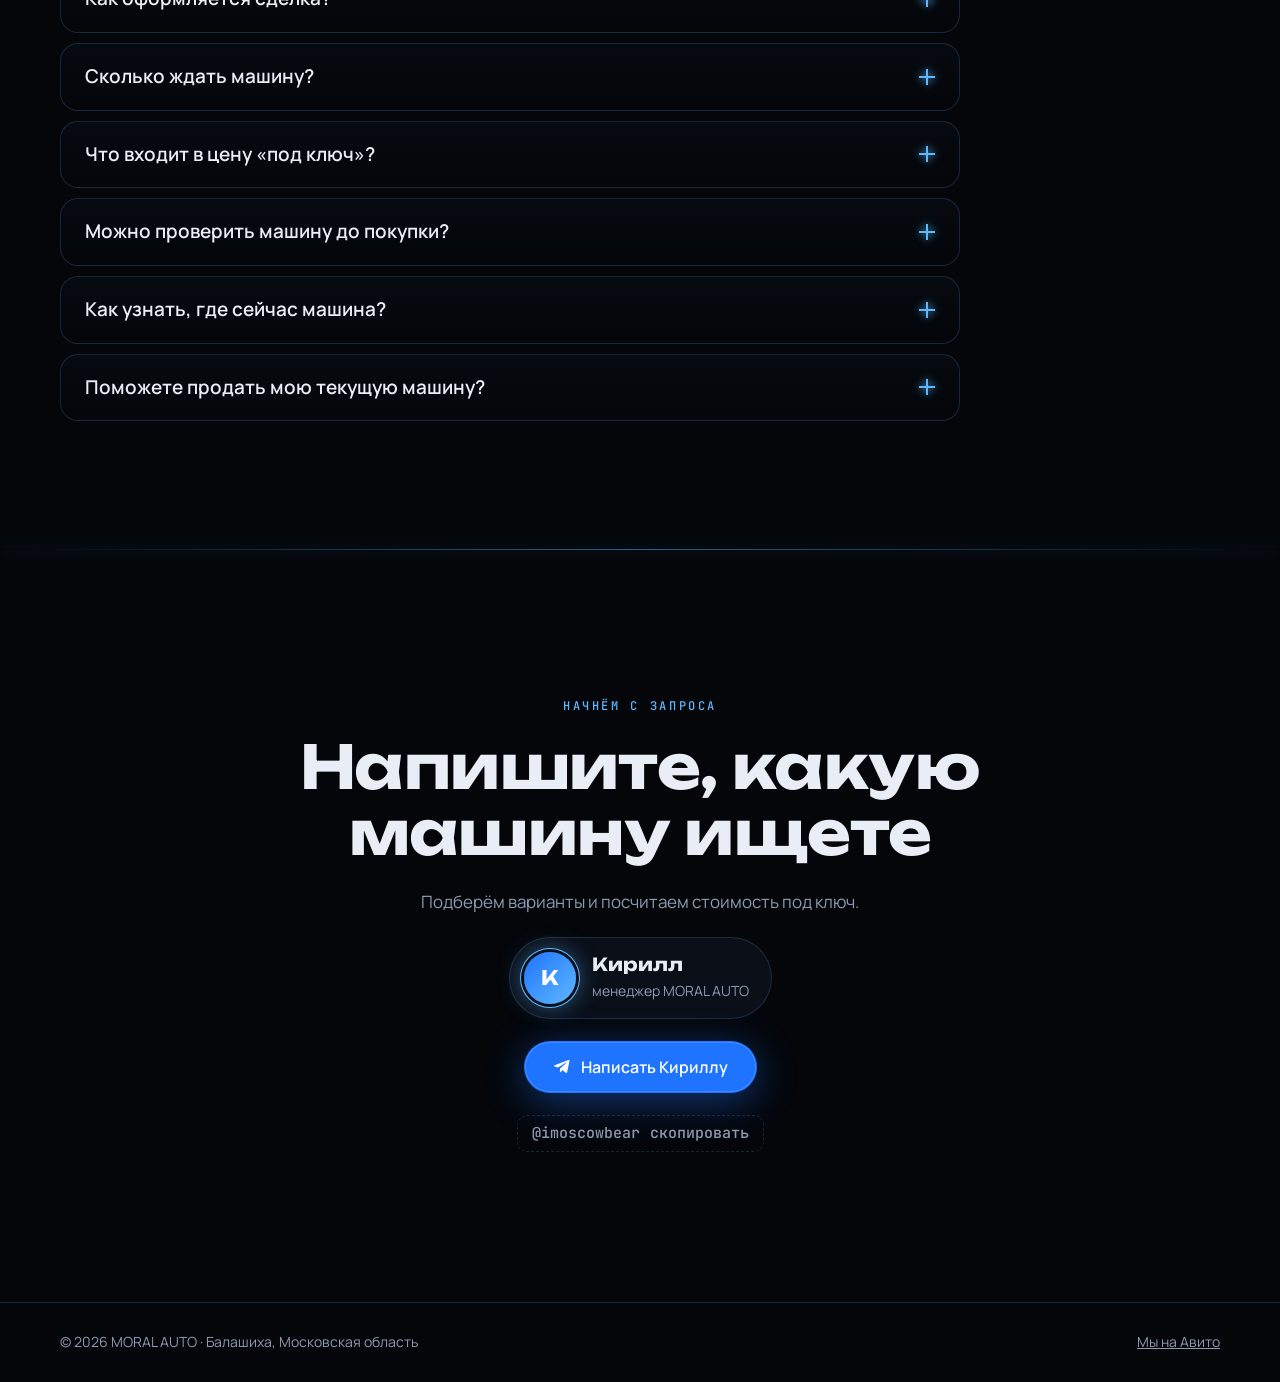
==== commit a315caf9: "MORAL AUTO preview v7: car icon on route map, country highlight, arrival ping Co-Authored-By: Claude" ====
--- a/moral-auto/index.html
+++ b/moral-auto/index.html
@@ -189,8 +189,18 @@
 .pin text{font:600 13px/1 var(--body);fill:#dbe6f4;opacity:0;transition:opacity .5s}
 .pin text.sub{font:400 11px/1 var(--mono);fill:var(--muted);letter-spacing:.04em}
 .pin.lit text{opacity:1}
-.car-dot .halo{fill:rgba(95,184,255,.25)}
-.car-dot .core{fill:#fff;filter:drop-shadow(0 0 6px #5fb8ff) drop-shadow(0 0 14px #5fb8ff)}
+.car-dot{transition:opacity .6s}.zoomed .car-dot{opacity:0}
+.car-dot .halo{fill:rgba(95,184,255,.18)}
+.car-dot .body{fill:#e9f3ff;filter:drop-shadow(0 0 5px #5fb8ff) drop-shadow(0 0 12px rgba(95,184,255,.8))}
+.car-dot .glass{fill:#1a3558}
+.car-dot .lamp{fill:#fff}
+.car-dot .tail{fill:#ff4a5a}
+.car-dot .beam{fill:url(#beamG);opacity:.85}
+.m-hl{fill:none;stroke:var(--neon);stroke-width:4.4;stroke-linecap:round;opacity:0;transition:opacity .8s;filter:drop-shadow(0 0 3px rgba(95,184,255,.8))}
+.m-hl.on{opacity:1;animation:hlpulse 2.4s ease-in-out infinite}
+@keyframes hlpulse{50%{opacity:.55}}
+.zoomed .m-hl{opacity:0}
+.pin.arrive .ring{animation:ping .9s ease-out 3}
 .hud{position:absolute;left:18px;top:16px;right:18px;display:flex;justify-content:space-between;gap:12px;pointer-events:none;flex-wrap:wrap}
 .hud b{font:700 clamp(16px,2vw,22px)/1.2 var(--display)}
 .hud span{font:500 12px/1 var(--mono);letter-spacing:.14em;text-transform:uppercase;color:var(--neon);padding:9px 12px;border:1px solid rgba(95,184,255,.4);border-radius:999px;background:rgba(4,6,10,.6);align-self:flex-start}
@@ -392,14 +402,15 @@
         <button class="tab" role="tab" data-r="us" aria-selected="false">США</button>
       </div>
       <div class="map-box" id="mapBox">
-        <svg id="map" viewBox="0 0 2760 750" preserveAspectRatio="xMidYMid slice" aria-hidden="true">
+        <svg id="map" viewBox="0 0 2760 750" preserveAspectRatio="xMidYMid slice" aria-hidden="true"><defs><linearGradient id="beamG" x1="0" x2="1"><stop offset="0" stop-color="#bfe3ff" stop-opacity=".9"/><stop offset="1" stop-color="#5fb8ff" stop-opacity="0"/></linearGradient></defs>
           <g class="m-coarse"><path class="m-land" d="M40 0h0M50 0h0M60 0h0M70 0h0M80 0h0M90 0h0M100 0h0M110 0h0M300 0h0M330 0h0M340 0h0M350 0h0M720 0h0M730 0h0M740 0h0M750 0h0M760 0h0M770 0h0M780 0h0M790 0h0M800 0h0M810 0h0M820 0h0M830 0h0M840 0h0M850 0h0M860 0h0M870 0h0M880 0h0M890 0h0M900 0h0M910 0h0M920 0h0M930 0h0M940 0h0M950 0h0M960 0h0M970 0h0M980 0h0M990 0h0M1000 0h0M1010 0h0M1020 0h0M1030 0h0M1040 0h0M1050 0h0M40 12.5h0M50 12.5h0M60 12.5h0M70 12.5h0M80 12.5h0M90 12.5h0M100 12.5h0M120 12.5h0M130 12.5h0M200 12.5h0M210 12.5h0M220 12.5h0M260 12.5h0M280 12.5h0M290 12.5h0M300 12.5h0M310 12.5h0M330 12.5h0M340 12.5h0M350 12.5h0M360 12.5h0M390 12.5h0M400 12.5h0M410 12.5h0M430 12.5h0M440 12.5h0M450 12.5h0M460 12.5h0M470 12.5h0M480 12.5h0M490 12.5h0M500 12.5h0M510 12.5h0M730 12.5h0M740 12.5h0M750 12.5h0M760 12.5h0M770 12.5h0M780 12.5h0M790 12.5h0M800 12.5h0M810 12.5h0M820 12.5h0M830 12.5h0M840 12.5h0M850 12.5h0M860 12.5h0M870 12.5h0M880 12.5h0M890 12.5h0M900 12.5h0M910 12.5h0M920 12.5h0M930 12.5h0M940 12.5h0M950 12.5h0M960 12.5h0M970 12.5h0M980 12.5h0M990 12.5h0M1000 12.5h0M1010 12.5h0M1020 12.5h0M1040 12.5h0M1050 12.5h0M30 25h0M40 25h0M50 25h0M60 25h0M70 25h0M100 25h0M110 25h0M120 25h0M130 25h0M140 25h0M150 25h0M160 25h0M170 25h0M180 25h0M190 25h0M210 25h0M220 25h0M230 25h0M280 25h0M290 25h0M300 25h0M310 25h0M390 25h0M400 25h0M410 25h0M430 25h0M440 25h0M450 25h0M460 25h0M470 25h0M480 25h0M490 25h0M500 25h0M510 25h0M520 25h0M530 25h0M730 25h0M740 25h0M750 25h0M760 25h0M770 25h0M780 25h0M790 25h0M800 25h0M810 25h0M820 25h0M830 25h0M840 25h0M850 25h0M860 25h0M870 25h0M880 25h0M890 25h0M900 25h0M910 25h0M920 25h0M930 25h0M940 25h0M950 25h0M960 25h0M970 25h0M980 25h0M990 25h0M1000 25h0M1010 25h0M1020 25h0M1030 25h0M1040 25h0M1050 25h0M0 50h0M10 50h0M110 50h0M120 50h0M130 50h0M140 50h0M150 50h0M160 50h0M170 50h0M180 50h0M190 50h0M200 50h0M210 50h0M220 50h0M230 50h0M240 50h0M250 50h0M260 50h0M270 50h0M320 50h0M330 50h0M340 50h0M350 50h0M440 50h0M450 50h0M460 50h0M480 50h0M490 50h0M510 50h0M520 50h0M530 50h0M540 50h0M550 50h0M560 50h0M570 50h0M580 50h0M590 50h0M600 50h0M740 50h0M750 50h0M780 50h0M790 50h0M800 50h0M810 50h0M820 50h0M830 50h0M840 50h0M850 50h0M860 50h0M870 50h0M880 50h0M890 50h0M900 50h0M910 50h0M920 50h0M930 50h0M940 50h0M950 50h0M960 50h0M970 50h0M980 50h0M990 50h0M1000 50h0M1010 50h0M1020 50h0M1030 50h0M1040 50h0M1050 50h0M1470 50h0M1500 50h0M1510 50h0M1520 50h0M1530 50h0M1540 50h0M1550 50h0M1560 50h0M1570 50h0M0 62.5h0M10 62.5h0M20 62.5h0M30 62.5h0M40 62.5h0M50 62.5h0M60 62.5h0M70 62.5h0M80 62.5h0M90 62.5h0M100 62.5h0M150 62.5h0M160 62.5h0M170 62.5h0M180 62.5h0M190 62.5h0M200 62.5h0M230 62.5h0M240 62.5h0M250 62.5h0M260 62.5h0M290 62.5h0M300 62.5h0M310 62.5h0M320 62.5h0M340 62.5h0M350 62.5h0M360 62.5h0M370 62.5h0M390 62.5h0M440 62.5h0M450 62.5h0M460 62.5h0M490 62.5h0M520 62.5h0M530 62.5h0M540 62.5h0M550 62.5h0M560 62.5h0M570 62.5h0M580 62.5h0M590 62.5h0M600 62.5h0M770 62.5h0M780 62.5h0M790 62.5h0M800 62.5h0M810 62.5h0M820 62.5h0M830 62.5h0M840 62.5h0M850 62.5h0M860 62.5h0M870 62.5h0M880 62.5h0M890 62.5h0M900 62.5h0M910 62.5h0M920 62.5h0M930 62.5h0M940 62.5h0M950 62.5h0M960 62.5h0M970 62.5h0M980 62.5h0M990 62.5h0M1000 62.5h0M1010 62.5h0M1020 62.5h0M1460 62.5h0M1470 62.5h0M1480 62.5h0M1490 62.5h0M1500 62.5h0M1510 62.5h0M1520 62.5h0M1530 62.5h0M1540 62.5h0M1550 62.5h0M1560 62.5h0M0 75h0M10 75h0M20 75h0M30 75h0M40 75h0M50 75h0M60 75h0M70 75h0M80 75h0M90 75h0M100 75h0M110 75h0M120 75h0M210 75h0M220 75h0M230 75h0M240 75h0M300 75h0M310 75h0M330 75h0M340 75h0M350 75h0M360 75h0M370 75h0M380 75h0M390 75h0M420 75h0M430 75h0M440 75h0M450 75h0M510 75h0M520 75h0M540 75h0M560 75h0M570 75h0M580 75h0M590 75h0M600 75h0M610 75h0M620 75h0M630 75h0M750 75h0M760 75h0M770 75h0M780 75h0M790 75h0M800 75h0M810 75h0M820 75h0M830 75h0M840 75h0M850 75h0M860 75h0M870 75h0M880 75h0M890 75h0M900 75h0M910 75h0M920 75h0M930 75h0M940 75h0M950 75h0M1410 75h0M1440 75h0M1450 75h0M1460 75h0M1470 75h0M1480 75h0M1490 75h0M1500 75h0M1510 75h0M1520 75h0M1530 75h0M1540 75h0M1550 75h0M1560 75h0M1570 75h0M0 87.5h0M10 87.5h0M20 87.5h0M30 87.5h0M40 87.5h0M50 87.5h0M60 87.5h0M70 87.5h0M80 87.5h0M90 87.5h0M100 87.5h0M110 87.5h0M120 87.5h0M130 87.5h0M140 87.5h0M150 87.5h0M160 87.5h0M170 87.5h0M180 87.5h0M190 87.5h0M210 87.5h0M220 87.5h0M230 87.5h0M240 87.5h0M250 87.5h0M260 87.5h0M270 87.5h0M280 87.5h0M290 87.5h0M300 87.5h0M310 87.5h0M330 87.5h0M340 87.5h0M350 87.5h0M360 87.5h0M370 87.5h0M380 87.5h0M390 87.5h0M400 87.5h0M410 87.5h0M420 87.5h0M430 87.5h0M440 87.5h0M450 87.5h0M460 87.5h0M560 87.5h0M570 87.5h0M580 87.5h0M590 87.5h0M600 87.5h0M610 87.5h0M620 87.5h0M630 87.5h0M640 87.5h0M660 87.5h0M750 87.5h0M760 87.5h0M770 87.5h0M780 87.5h0M790 87.5h0M800 87.5h0M810 87.5h0M820 87.5h0M830 87.5h0M840 87.5h0M850 87.5h0M860 87.5h0M870 87.5h0M880 87.5h0M890 87.5h0M900 87.5h0M910 87.5h0M920 87.5h0M930 87.5h0M940 87.5h0M1420 87.5h0M1430 87.5h0M1440 87.5h0M1450 87.5h0M1460 87.5h0M1470 87.5h0M1480 87.5h0M1490 87.5h0M1500 87.5h0M1510 87.5h0M1520 87.5h0M1530 87.5h0M1540 87.5h0M1550 87.5h0M1560 87.5h0M1570 87.5h0M0 100h0M10 100h0M20 100h0M30 100h0M40 100h0M50 100h0M60 100h0M70 100h0M80 100h0M90 100h0M100 100h0M110 100h0M120 100h0M130 100h0M140 100h0M150 100h0M160 100h0M170 100h0M180 100h0M190 100h0M200 100h0M210 100h0M220 100h0M230 100h0M240 100h0M250 100h0M260 100h0M270 100h0M280 100h0M290 100h0M300 100h0M310 100h0M320 100h0M330 100h0M340 100h0M350 100h0M360 100h0M370 100h0M380 100h0M390 100h0M400 100h0M410 100h0M430 100h0M440 100h0M540 100h0M550 100h0M560 100h0M570 100h0M580 100h0M590 100h0M640 100h0M650 100h0M750 100h0M760 100h0M770 100h0M780 100h0M790 100h0M800 100h0M810 100h0M820 100h0M830 100h0M840 100h0M850 100h0M860 100h0M870 100h0M880 100h0M890 100h0M910 100h0M1060 100h0M1080 100h0M1090 100h0M1100 100h0M1110 100h0M1120 100h0M1130 100h0M1410 100h0M1420 100h0M1430 100h0M1440 100h0M1450 100h0M1460 100h0M1470 100h0M1480 100h0M1490 100h0M1500 100h0M1510 100h0M1520 100h0M1530 100h0M1540 100h0M1550 100h0M1560 100h0M1570 100h0M0 112.5h0M10 112.5h0M20 112.5h0M30 112.5h0M40 112.5h0M50 112.5h0M60 112.5h0M70 112.5h0M80 112.5h0M90 112.5h0M100 112.5h0M110 112.5h0M120 112.5h0M130 112.5h0M140 112.5h0M150 112.5h0M160 112.5h0M170 112.5h0M180 112.5h0M190 112.5h0M200 112.5h0M210 112.5h0M220 112.5h0M230 112.5h0M240 112.5h0M250 112.5h0M260 112.5h0M270 112.5h0M280 112.5h0M290 112.5h0M300 112.5h0M310 112.5h0M320 112.5h0M330 112.5h0M340 112.5h0M350 112.5h0M360 112.5h0M370 112.5h0M380 112.5h0M390 112.5h0M400 112.5h0M420 112.5h0M430 112.5h0M440 112.5h0M500 112.5h0M510 112.5h0M520 112.5h0M530 112.5h0M540 112.5h0M550 112.5h0M560 112.5h0M570 112.5h0M580 112.5h0M590 112.5h0M600 112.5h0M610 112.5h0M760 112.5h0M770 112.5h0M780 112.5h0M790 112.5h0M800 112.5h0M810 112.5h0M820 112.5h0M830 112.5h0M840 112.5h0M850 112.5h0M860 112.5h0M1060 112.5h0M1070 112.5h0M1080 112.5h0M1090 112.5h0M1100 112.5h0M1110 112.5h0M1120 112.5h0M1130 112.5h0M1140 112.5h0M1400 112.5h0M1410 112.5h0M1420 112.5h0M1430 112.5h0M1440 112.5h0M1450 112.5h0M0 125h0M10 125h0M20 125h0M30 125h0M40 125h0M50 125h0M60 125h0M70 125h0M80 125h0M90 125h0M100 125h0M110 125h0M120 125h0M130 125h0M140 125h0M150 125h0M160 125h0M170 125h0M180 125h0M190 125h0M200 125h0M210 125h0M220 125h0M230 125h0M240 125h0M250 125h0M260 125h0M270 125h0M280 125h0M290 125h0M300 125h0M310 125h0M320 125h0M330 125h0M340 125h0M350 125h0M360 125h0M370 125h0M380 125h0M420 125h0M430 125h0M440 125h0M460 125h0M470 125h0M560 125h0M570 125h0M580 125h0M590 125h0M600 125h0M610 125h0M620 125h0M630 125h0M770 125h0M780 125h0M790 125h0M800 125h0M810 125h0M820 125h0M830 125h0M840 125h0M850 125h0M860 125h0M870 125h0M1060 125h0M1070 125h0M1080 125h0M1090 125h0M1100 125h0M1110 125h0M1380 125h0M1390 125h0M1400 125h0M1410 125h0M1420 125h0M1430 125h0M1440 125h0M1450 125h0M0 137.5h0M10 137.5h0M20 137.5h0M30 137.5h0M40 137.5h0M50 137.5h0M60 137.5h0M70 137.5h0M80 137.5h0M90 137.5h0M100 137.5h0M110 137.5h0M120 137.5h0M130 137.5h0M140 137.5h0M150 137.5h0M160 137.5h0M170 137.5h0M180 137.5h0M190 137.5h0M200 137.5h0M210 137.5h0M220 137.5h0M230 137.5h0M240 137.5h0M250 137.5h0M260 137.5h0M270 137.5h0M280 137.5h0M290 137.5h0M300 137.5h0M310 137.5h0M320 137.5h0M330 137.5h0M340 137.5h0M350 137.5h0M360 137.5h0M370 137.5h0M570 137.5h0M580 137.5h0M590 137.5h0M600 137.5h0M630 137.5h0M780 137.5h0M790 137.5h0M800 137.5h0M810 137.5h0M820 137.5h0M830 137.5h0M840 137.5h0M850 137.5h0M860 137.5h0M1360 137.5h0M1370 137.5h0M1380 137.5h0M1390 137.5h0M1400 137.5h0M1410 137.5h0M1420 137.5h0M1430 137.5h0M1440 137.5h0M1450 137.5h0M0 150h0M10 150h0M20 150h0M30 150h0M40 150h0M50 150h0M60 150h0M70 150h0M80 150h0M90 150h0M100 150h0M110 150h0M120 150h0M130 150h0M140 150h0M150 150h0M160 150h0M170 150h0M180 150h0M190 150h0M200 150h0M210 150h0M220 150h0M230 150h0M240 150h0M250 150h0M260 150h0M270 150h0M280 150h0M290 150h0M300 150h0M310 150h0M320 150h0M330 150h0M340 150h0M480 150h0M500 150h0M510 150h0M520 150h0M530 150h0M540 150h0M550 150h0M790 150h0M800 150h0M810 150h0M820 150h0M830 150h0M840 150h0M850 150h0M1340 150h0M1350 150h0M1360 150h0M1370 150h0M1380 150h0M1390 150h0M1400 150h0M1410 150h0M1420 150h0M1430 150h0M1440 150h0M1450 150h0M0 162.5h0M10 162.5h0M20 162.5h0M30 162.5h0M40 162.5h0M50 162.5h0M60 162.5h0M70 162.5h0M80 162.5h0M90 162.5h0M100 162.5h0M110 162.5h0M120 162.5h0M130 162.5h0M140 162.5h0M150 162.5h0M160 162.5h0M170 162.5h0M180 162.5h0M190 162.5h0M200 162.5h0M210 162.5h0M220 162.5h0M230 162.5h0M240 162.5h0M250 162.5h0M260 162.5h0M270 162.5h0M280 162.5h0M290 162.5h0M300 162.5h0M310 162.5h0M320 162.5h0M330 162.5h0M510 162.5h0M520 162.5h0M530 162.5h0M540 162.5h0M550 162.5h0M560 162.5h0M570 162.5h0M810 162.5h0M830 162.5h0M840 162.5h0M850 162.5h0M1340 162.5h0M1360 162.5h0M1370 162.5h0M1380 162.5h0M1390 162.5h0M1400 162.5h0M1410 162.5h0M1420 162.5h0M1430 162.5h0M1440 162.5h0M1450 162.5h0M0 175h0M10 175h0M20 175h0M30 175h0M40 175h0M50 175h0M60 175h0M70 175h0M80 175h0M90 175h0M100 175h0M110 175h0M120 175h0M130 175h0M140 175h0M150 175h0M160 175h0M170 175h0M180 175h0M190 175h0M200 175h0M210 175h0M220 175h0M230 175h0M240 175h0M250 175h0M260 175h0M270 175h0M280 175h0M290 175h0M300 175h0M310 175h0M320 175h0M330 175h0M510 175h0M520 175h0M530 175h0M540 175h0M550 175h0M560 175h0M570 175h0M630 175h0M840 175h0M1340 175h0M1350 175h0M1360 175h0M1370 175h0M1380 175h0M1390 175h0M1400 175h0M1410 175h0M1420 175h0M1430 175h0M1440 175h0M1450 175h0M0 187.5h0M10 187.5h0M20 187.5h0M30 187.5h0M40 187.5h0M50 187.5h0M60 187.5h0M70 187.5h0M80 187.5h0M90 187.5h0M100 187.5h0M110 187.5h0M120 187.5h0M130 187.5h0M140 187.5h0M150 187.5h0M160 187.5h0M170 187.5h0M180 187.5h0M190 187.5h0M200 187.5h0M210 187.5h0M220 187.5h0M230 187.5h0M240 187.5h0M250 187.5h0M260 187.5h0M270 187.5h0M280 187.5h0M290 187.5h0M300 187.5h0M310 187.5h0M320 187.5h0M330 187.5h0M500 187.5h0M510 187.5h0M520 187.5h0M530 187.5h0M540 187.5h0M550 187.5h0M560 187.5h0M570 187.5h0M580 187.5h0M630 187.5h0M640 187.5h0M1250 187.5h0M1340 187.5h0M1350 187.5h0M1360 187.5h0M1370 187.5h0M1380 187.5h0M1400 187.5h0M1410 187.5h0M1420 187.5h0M1430 187.5h0M1440 187.5h0M1450 187.5h0M0 200h0M10 200h0M20 200h0M30 200h0M40 200h0M50 200h0M60 200h0M70 200h0M80 200h0M90 200h0M100 200h0M110 200h0M120 200h0M130 200h0M140 200h0M150 200h0M160 200h0M170 200h0M180 200h0M190 200h0M200 200h0M210 200h0M220 200h0M230 200h0M240 200h0M250 200h0M260 200h0M270 200h0M280 200h0M290 200h0M300 200h0M310 200h0M320 200h0M330 200h0M340 200h0M350 200h0M510 200h0M520 200h0M530 200h0M540 200h0M550 200h0M560 200h0M570 200h0M580 200h0M590 200h0M600 200h0M610 200h0M620 200h0M630 200h0M640 200h0M650 200h0M1210 200h0M1230 200h0M1240 200h0M1400 200h0M1410 200h0M1420 200h0M1430 200h0M1440 200h0M0 212.5h0M10 212.5h0M20 212.5h0M30 212.5h0M40 212.5h0M50 212.5h0M60 212.5h0M70 212.5h0M80 212.5h0M90 212.5h0M100 212.5h0M110 212.5h0M120 212.5h0M130 212.5h0M140 212.5h0M150 212.5h0M160 212.5h0M170 212.5h0M180 212.5h0M190 212.5h0M200 212.5h0M210 212.5h0M220 212.5h0M230 212.5h0M240 212.5h0M250 212.5h0M260 212.5h0M270 212.5h0M280 212.5h0M290 212.5h0M300 212.5h0M310 212.5h0M320 212.5h0M330 212.5h0M340 212.5h0M350 212.5h0M360 212.5h0M370 212.5h0M380 212.5h0M520 212.5h0M530 212.5h0M540 212.5h0M550 212.5h0M560 212.5h0M570 212.5h0M580 212.5h0M590 212.5h0M600 212.5h0M610 212.5h0M620 212.5h0M630 212.5h0M640 212.5h0M650 212.5h0M660 212.5h0M1230 212.5h0M1240 212.5h0M1250 212.5h0M1380 212.5h0M1410 212.5h0M1420 212.5h0M1430 212.5h0M1440 212.5h0M0 225h0M10 225h0M20 225h0M30 225h0M40 225h0M50 225h0M60 225h0M70 225h0M80 225h0M90 225h0M100 225h0M110 225h0M120 225h0M130 225h0M140 225h0M150 225h0M160 225h0M170 225h0M180 225h0M190 225h0M200 225h0M210 225h0M220 225h0M230 225h0M240 225h0M250 225h0M260 225h0M270 225h0M280 225h0M290 225h0M300 225h0M310 225h0M320 225h0M330 225h0M340 225h0M350 225h0M360 225h0M370 225h0M380 225h0M390 225h0M400 225h0M520 225h0M530 225h0M540 225h0M550 225h0M560 225h0M570 225h0M580 225h0M590 225h0M600 225h0M610 225h0M620 225h0M630 225h0M640 225h0M650 225h0M660 225h0M1240 225h0M1370 225h0M1380 225h0M1400 225h0M1410 225h0M1420 225h0M0 237.5h0M10 237.5h0M20 237.5h0M30 237.5h0M40 237.5h0M50 237.5h0M60 237.5h0M70 237.5h0M80 237.5h0M90 237.5h0M100 237.5h0M110 237.5h0M120 237.5h0M130 237.5h0M140 237.5h0M150 237.5h0M160 237.5h0M170 237.5h0M180 237.5h0M190 237.5h0M200 237.5h0M210 237.5h0M220 237.5h0M230 237.5h0M240 237.5h0M250 237.5h0M260 237.5h0M270 237.5h0M280 237.5h0M290 237.5h0M300 237.5h0M310 237.5h0M320 237.5h0M330 237.5h0M340 237.5h0M350 237.5h0M360 237.5h0M370 237.5h0M380 237.5h0M390 237.5h0M400 237.5h0M410 237.5h0M420 237.5h0M430 237.5h0M440 237.5h0M450 237.5h0M500 237.5h0M510 237.5h0M520 237.5h0M530 237.5h0M540 237.5h0M550 237.5h0M560 237.5h0M570 237.5h0M580 237.5h0M590 237.5h0M600 237.5h0M610 237.5h0M620 237.5h0M630 237.5h0M640 237.5h0M650 237.5h0M660 237.5h0M670 237.5h0M680 237.5h0M690 237.5h0M1200 237.5h0M1210 237.5h0M1220 237.5h0M1230 237.5h0M1240 237.5h0M1250 237.5h0M1260 237.5h0M1370 237.5h0M1400 237.5h0M1970 237.5h0M1980 237.5h0M0 250h0M10 250h0M20 250h0M30 250h0M40 250h0M50 250h0M60 250h0M70 250h0M80 250h0M90 250h0M100 250h0M110 250h0M120 250h0M130 250h0M140 250h0M150 250h0M160 250h0M170 250h0M180 250h0M190 250h0M200 250h0M210 250h0M220 250h0M230 250h0M240 250h0M250 250h0M260 250h0M270 250h0M280 250h0M290 250h0M300 250h0M310 250h0M320 250h0M330 250h0M340 250h0M350 250h0M360 250h0M370 250h0M380 250h0M390 250h0M400 250h0M410 250h0M420 250h0M430 250h0M440 250h0M450 250h0M490 250h0M500 250h0M510 250h0M520 250h0M530 250h0M540 250h0M550 250h0M560 250h0M570 250h0M580 250h0M590 250h0M600 250h0M610 250h0M620 250h0M630 250h0M640 250h0M650 250h0M660 250h0M670 250h0M680 250h0M690 250h0M700 250h0M1180 250h0M1190 250h0M1200 250h0M1210 250h0M1260 250h0M1270 250h0M1370 250h0M1380 250h0M1390 250h0M1400 250h0M1410 250h0M1420 250h0M1430 250h0M1440 250h0M1450 250h0M1910 250h0M1920 250h0M1930 250h0M1940 250h0M1950 250h0M1960 250h0M1970 250h0M1980 250h0M1990 250h0M2000 250h0M2010 250h0M2040 250h0M0 262.5h0M10 262.5h0M20 262.5h0M30 262.5h0M40 262.5h0M50 262.5h0M60 262.5h0M70 262.5h0M80 262.5h0M90 262.5h0M100 262.5h0M110 262.5h0M120 262.5h0M130 262.5h0M140 262.5h0M150 262.5h0M160 262.5h0M170 262.5h0M180 262.5h0M190 262.5h0M200 262.5h0M210 262.5h0M220 262.5h0M230 262.5h0M240 262.5h0M250 262.5h0M260 262.5h0M270 262.5h0M280 262.5h0M290 262.5h0M300 262.5h0M310 262.5h0M320 262.5h0M330 262.5h0M340 262.5h0M350 262.5h0M360 262.5h0M370 262.5h0M380 262.5h0M390 262.5h0M400 262.5h0M410 262.5h0M420 262.5h0M430 262.5h0M440 262.5h0M450 262.5h0M470 262.5h0M500 262.5h0M510 262.5h0M520 262.5h0M530 262.5h0M540 262.5h0M550 262.5h0M560 262.5h0M570 262.5h0M580 262.5h0M590 262.5h0M600 262.5h0M610 262.5h0M620 262.5h0M630 262.5h0M640 262.5h0M650 262.5h0M660 262.5h0M670 262.5h0M680 262.5h0M690 262.5h0M700 262.5h0M710 262.5h0M720 262.5h0M1190 262.5h0M1200 262.5h0M1210 262.5h0M1240 262.5h0M1250 262.5h0M1260 262.5h0M1270 262.5h0M1280 262.5h0M1340 262.5h0M1350 262.5h0M1360 262.5h0M1370 262.5h0M1380 262.5h0M1390 262.5h0M1400 262.5h0M1410 262.5h0M1420 262.5h0M1430 262.5h0M1440 262.5h0M1450 262.5h0M1910 262.5h0M1920 262.5h0M1930 262.5h0M1940 262.5h0M1950 262.5h0M1960 262.5h0M1970 262.5h0M1980 262.5h0M1990 262.5h0M2000 262.5h0M2010 262.5h0M2020 262.5h0M2030 262.5h0M2040 262.5h0M2050 262.5h0M2060 262.5h0M2490 262.5h0M2500 262.5h0M2510 262.5h0M2520 262.5h0M2530 262.5h0M0 275h0M10 275h0M20 275h0M30 275h0M40 275h0M50 275h0M60 275h0M70 275h0M80 275h0M90 275h0M100 275h0M110 275h0M120 275h0M130 275h0M140 275h0M150 275h0M160 275h0M170 275h0M180 275h0M190 275h0M200 275h0M210 275h0M220 275h0M230 275h0M240 275h0M250 275h0M260 275h0M270 275h0M280 275h0M290 275h0M300 275h0M310 275h0M320 275h0M330 275h0M340 275h0M350 275h0M360 275h0M370 275h0M380 275h0M390 275h0M400 275h0M410 275h0M420 275h0M430 275h0M440 275h0M450 275h0M460 275h0M500 275h0M510 275h0M520 275h0M530 275h0M540 275h0M550 275h0M560 275h0M570 275h0M580 275h0M590 275h0M600 275h0M610 275h0M620 275h0M630 275h0M640 275h0M650 275h0M660 275h0M670 275h0M680 275h0M690 275h0M700 275h0M710 275h0M720 275h0M1180 275h0M1190 275h0M1200 275h0M1230 275h0M1240 275h0M1250 275h0M1260 275h0M1270 275h0M1280 275h0M1290 275h0M1330 275h0M1340 275h0M1350 275h0M1360 275h0M1370 275h0M1380 275h0M1390 275h0M1400 275h0M1410 275h0M1420 275h0M1430 275h0M1440 275h0M1450 275h0M1890 275h0M1900 275h0M1910 275h0M1920 275h0M1930 275h0M1940 275h0M1950 275h0M1960 275h0M1970 275h0M1980 275h0M1990 275h0M2000 275h0M2010 275h0M2020 275h0M2030 275h0M2040 275h0M2050 275h0M2060 275h0M2070 275h0M2270 275h0M2490 275h0M2500 275h0M2510 275h0M2520 275h0M2530 275h0M2540 275h0M10 287.5h0M20 287.5h0M30 287.5h0M40 287.5h0M50 287.5h0M60 287.5h0M70 287.5h0M80 287.5h0M90 287.5h0M100 287.5h0M110 287.5h0M120 287.5h0M130 287.5h0M140 287.5h0M150 287.5h0M160 287.5h0M170 287.5h0M180 287.5h0M190 287.5h0M200 287.5h0M210 287.5h0M220 287.5h0M230 287.5h0M240 287.5h0M250 287.5h0M260 287.5h0M270 287.5h0M280 287.5h0M290 287.5h0M300 287.5h0M310 287.5h0M320 287.5h0M330 287.5h0M340 287.5h0M350 287.5h0M360 287.5h0M370 287.5h0M380 287.5h0M390 287.5h0M400 287.5h0M410 287.5h0M420 287.5h0M430 287.5h0M440 287.5h0M450 287.5h0M460 287.5h0M470 287.5h0M480 287.5h0M490 287.5h0M500 287.5h0M510 287.5h0M520 287.5h0M530 287.5h0M540 287.5h0M550 287.5h0M560 287.5h0M570 287.5h0M580 287.5h0M590 287.5h0M600 287.5h0M610 287.5h0M620 287.5h0M630 287.5h0M640 287.5h0M650 287.5h0M660 287.5h0M670 287.5h0M680 287.5h0M690 287.5h0M710 287.5h0M720 287.5h0M1240 287.5h0M1250 287.5h0M1260 287.5h0M1270 287.5h0M1280 287.5h0M1290 287.5h0M1300 287.5h0M1310 287.5h0M1320 287.5h0M1330 287.5h0M1340 287.5h0M1350 287.5h0M1360 287.5h0M1370 287.5h0M1380 287.5h0M1390 287.5h0M1400 287.5h0M1410 287.5h0M1420 287.5h0M1430 287.5h0M1440 287.5h0M1450 287.5h0M1900 287.5h0M1910 287.5h0M1920 287.5h0M1930 287.5h0M1940 287.5h0M1950 287.5h0M1960 287.5h0M1970 287.5h0M1980 287.5h0M1990 287.5h0M2000 287.5h0M2010 287.5h0M2020 287.5h0M2030 287.5h0M2040 287.5h0M2050 287.5h0M2060 287.5h0M2070 287.5h0M2090 287.5h0M2260 287.5h0M2270 287.5h0M2280 287.5h0M2290 287.5h0M2300 287.5h0M2480 287.5h0M2490 287.5h0M2500 287.5h0M2510 287.5h0M2520 287.5h0M2530 287.5h0M2540 287.5h0M2550 287.5h0M10 300h0M20 300h0M40 300h0M50 300h0M60 300h0M70 300h0M80 300h0M90 300h0M100 300h0M110 300h0M120 300h0M130 300h0M140 300h0M150 300h0M160 300h0M170 300h0M180 300h0M190 300h0M200 300h0M210 300h0M220 300h0M230 300h0M240 300h0M250 300h0M260 300h0M270 300h0M280 300h0M290 300h0M300 300h0M310 300h0M320 300h0M330 300h0M340 300h0M350 300h0M360 300h0M370 300h0M380 300h0M390 300h0M400 300h0M410 300h0M420 300h0M430 300h0M440 300h0M450 300h0M460 300h0M470 300h0M480 300h0M490 300h0M500 300h0M510 300h0M520 300h0M530 300h0M540 300h0M550 300h0M560 300h0M570 300h0M580 300h0M590 300h0M600 300h0M610 300h0M710 300h0M720 300h0M1300 300h0M1310 300h0M1320 300h0M1330 300h0M1340 300h0M1350 300h0M1360 300h0M1370 300h0M1380 300h0M1390 300h0M1400 300h0M1410 300h0M1420 300h0M1430 300h0M1440 300h0M1450 300h0M1870 300h0M1880 300h0M1890 300h0M1900 300h0M1910 300h0M1920 300h0M1930 300h0M1940 300h0M1950 300h0M1960 300h0M1970 300h0M1980 300h0M1990 300h0M2000 300h0M2010 300h0M2020 300h0M2030 300h0M2040 300h0M2050 300h0M2060 300h0M2070 300h0M2080 300h0M2090 300h0M2100 300h0M2110 300h0M2120 300h0M2180 300h0M2190 300h0M2200 300h0M2210 300h0M2220 300h0M2230 300h0M2260 300h0M2270 300h0M2280 300h0M2290 300h0M2300 300h0M2310 300h0M2320 300h0M2330 300h0M2340 300h0M2350 300h0M2420 300h0M2430 300h0M2480 300h0M2490 300h0M2500 300h0M2510 300h0M2520 300h0M2530 300h0M2540 300h0M2550 300h0M40 312.5h0M60 312.5h0M70 312.5h0M80 312.5h0M90 312.5h0M100 312.5h0M110 312.5h0M120 312.5h0M130 312.5h0M140 312.5h0M150 312.5h0M160 312.5h0M170 312.5h0M180 312.5h0M190 312.5h0M200 312.5h0M210 312.5h0M220 312.5h0M230 312.5h0M240 312.5h0M250 312.5h0M260 312.5h0M270 312.5h0M280 312.5h0M290 312.5h0M300 312.5h0M310 312.5h0M320 312.5h0M330 312.5h0M340 312.5h0M350 312.5h0M360 312.5h0M370 312.5h0M380 312.5h0M390 312.5h0M400 312.5h0M410 312.5h0M420 312.5h0M430 312.5h0M440 312.5h0M450 312.5h0M460 312.5h0M470 312.5h0M480 312.5h0M490 312.5h0M500 312.5h0M510 312.5h0M520 312.5h0M530 312.5h0M540 312.5h0M550 312.5h0M560 312.5h0M570 312.5h0M580 312.5h0M590 312.5h0M610 312.5h0M620 312.5h0M630 312.5h0M700 312.5h0M710 312.5h0M720 312.5h0M730 312.5h0M740 312.5h0M1270 312.5h0M1280 312.5h0M1290 312.5h0M1300 312.5h0M1310 312.5h0M1320 312.5h0M1330 312.5h0M1340 312.5h0M1350 312.5h0M1360 312.5h0M1370 312.5h0M1380 312.5h0M1390 312.5h0M1400 312.5h0M1410 312.5h0M1420 312.5h0M1430 312.5h0M1440 312.5h0M1450 312.5h0M1870 312.5h0M1880 312.5h0M1890 312.5h0M1900 312.5h0M1910 312.5h0M1920 312.5h0M1930 312.5h0M1940 312.5h0M1950 312.5h0M1960 312.5h0M1970 312.5h0M1980 312.5h0M1990 312.5h0M2000 312.5h0M2010 312.5h0M2020 312.5h0M2030 312.5h0M2040 312.5h0M2050 312.5h0M2060 312.5h0M2070 312.5h0M2080 312.5h0M2090 312.5h0M2100 312.5h0M2110 312.5h0M2120 312.5h0M2130 312.5h0M2140 312.5h0M2150 312.5h0M2160 312.5h0M2170 312.5h0M2180 312.5h0M2190 312.5h0M2200 312.5h0M2210 312.5h0M2220 312.5h0M2230 312.5h0M2240 312.5h0M2250 312.5h0M2260 312.5h0M2270 312.5h0M2280 312.5h0M2290 312.5h0M2300 312.5h0M2310 312.5h0M2320 312.5h0M2330 312.5h0M2340 312.5h0M2350 312.5h0M2360 312.5h0M2370 312.5h0M2380 312.5h0M2390 312.5h0M2400 312.5h0M2410 312.5h0M2420 312.5h0M2430 312.5h0M2440 312.5h0M2450 312.5h0M2460 312.5h0M2470 312.5h0M2480 312.5h0M2490 312.5h0M2500 312.5h0M2510 312.5h0M2520 312.5h0M2530 312.5h0M2540 312.5h0M2550 312.5h0M2560 312.5h0M2570 312.5h0M2580 312.5h0M40 325h0M50 325h0M60 325h0M70 325h0M80 325h0M90 325h0M100 325h0M110 325h0M120 325h0M130 325h0M140 325h0M150 325h0M160 325h0M170 325h0M180 325h0M190 325h0M200 325h0M210 325h0M220 325h0M230 325h0M240 325h0M250 325h0M260 325h0M270 325h0M280 325h0M290 325h0M300 325h0M310 325h0M320 325h0M330 325h0M340 325h0M350 325h0M360 325h0M370 325h0M380 325h0M390 325h0M400 325h0M410 325h0M420 325h0M430 325h0M440 325h0M450 325h0M460 325h0M470 325h0M480 325h0M490 325h0M500 325h0M510 325h0M520 325h0M530 325h0M540 325h0M550 325h0M560 325h0M570 325h0M580 325h0M590 325h0M600 325h0M610 325h0M690 325h0M700 325h0M710 325h0M720 325h0M730 325h0M740 325h0M750 325h0M1240 325h0M1250 325h0M1260 325h0M1270 325h0M1280 325h0M1290 325h0M1300 325h0M1310 325h0M1320 325h0M1330 325h0M1340 325h0M1350 325h0M1360 325h0M1370 325h0M1380 325h0M1390 325h0M1400 325h0M1410 325h0M1420 325h0M1430 325h0M1440 325h0M1450 325h0M1870 325h0M1880 325h0M1890 325h0M1900 325h0M1910 325h0M1920 325h0M1930 325h0M1940 325h0M1950 325h0M1960 325h0M1970 325h0M1980 325h0M1990 325h0M2000 325h0M2010 325h0M2020 325h0M2030 325h0M2040 325h0M2050 325h0M2060 325h0M2070 325h0M2080 325h0M2090 325h0M2100 325h0M2110 325h0M2120 325h0M2130 325h0M2140 325h0M2150 325h0M2160 325h0M2170 325h0M2180 325h0M2190 325h0M2200 325h0M2210 325h0M2220 325h0M2230 325h0M2240 325h0M2250 325h0M2260 325h0M2270 325h0M2280 325h0M2290 325h0M2300 325h0M2310 325h0M2320 325h0M2330 325h0M2340 325h0M2350 325h0M2360 325h0M2370 325h0M2380 325h0M2390 325h0M2400 325h0M2410 325h0M2420 325h0M2430 325h0M2440 325h0M2450 325h0M2460 325h0M2470 325h0M2480 325h0M2490 325h0M2500 325h0M2510 325h0M2520 325h0M2530 325h0M2540 325h0M2550 325h0M2560 325h0M2570 325h0M2580 325h0M2610 325h0M2620 325h0M40 337.5h0M50 337.5h0M60 337.5h0M70 337.5h0M80 337.5h0M90 337.5h0M100 337.5h0M110 337.5h0M120 337.5h0M130 337.5h0M140 337.5h0M150 337.5h0M160 337.5h0M170 337.5h0M180 337.5h0M190 337.5h0M200 337.5h0M210 337.5h0M220 337.5h0M230 337.5h0M240 337.5h0M250 337.5h0M260 337.5h0M270 337.5h0M280 337.5h0M290 337.5h0M300 337.5h0M310 337.5h0M320 337.5h0M330 337.5h0M340 337.5h0M350 337.5h0M360 337.5h0M370 337.5h0M380 337.5h0M390 337.5h0M400 337.5h0M410 337.5h0M420 337.5h0M430 337.5h0M440 337.5h0M450 337.5h0M460 337.5h0M470 337.5h0M480 337.5h0M490 337.5h0M500 337.5h0M510 337.5h0M520 337.5h0M530 337.5h0M540 337.5h0M550 337.5h0M560 337.5h0M570 337.5h0M580 337.5h0M590 337.5h0M600 337.5h0M610 337.5h0M620 337.5h0M630 337.5h0M640 337.5h0M740 337.5h0M750 337.5h0M1260 337.5h0M1270 337.5h0M1280 337.5h0M1290 337.5h0M1300 337.5h0M1310 337.5h0M1320 337.5h0M1330 337.5h0M1340 337.5h0M1350 337.5h0M1360 337.5h0M1370 337.5h0M1380 337.5h0M1390 337.5h0M1400 337.5h0M1410 337.5h0M1420 337.5h0M1430 337.5h0M1440 337.5h0M1450 337.5h0M1870 337.5h0M1880 337.5h0M1890 337.5h0M1900 337.5h0M1910 337.5h0M1920 337.5h0M1930 337.5h0M1940 337.5h0M1950 337.5h0M1960 337.5h0M1970 337.5h0M1980 337.5h0M1990 337.5h0M2000 337.5h0M2010 337.5h0M2020 337.5h0M2030 337.5h0M2040 337.5h0M2050 337.5h0M2060 337.5h0M2070 337.5h0M2080 337.5h0M2090 337.5h0M2100 337.5h0M2110 337.5h0M2120 337.5h0M2130 337.5h0M2140 337.5h0M2150 337.5h0M2160 337.5h0M2170 337.5h0M2180 337.5h0M2190 337.5h0M2200 337.5h0M2210 337.5h0M2220 337.5h0M2230 337.5h0M2240 337.5h0M2250 337.5h0M2260 337.5h0M2270 337.5h0M2280 337.5h0M2290 337.5h0M2300 337.5h0M2310 337.5h0M2320 337.5h0M2330 337.5h0M2340 337.5h0M2350 337.5h0M2360 337.5h0M2370 337.5h0M2380 337.5h0M2390 337.5h0M2400 337.5h0M2410 337.5h0M2420 337.5h0M2430 337.5h0M2440 337.5h0M2450 337.5h0M2460 337.5h0M2470 337.5h0M2480 337.5h0M2490 337.5h0M2500 337.5h0M2510 337.5h0M2520 337.5h0M2530 337.5h0M2540 337.5h0M2550 337.5h0M2560 337.5h0M2570 337.5h0M2580 337.5h0M2590 337.5h0M2600 337.5h0M2610 337.5h0M2620 337.5h0M50 350h0M60 350h0M70 350h0M80 350h0M90 350h0M100 350h0M110 350h0M120 350h0M130 350h0M140 350h0M150 350h0M160 350h0M170 350h0M180 350h0M190 350h0M200 350h0M210 350h0M220 350h0M230 350h0M240 350h0M250 350h0M260 350h0M270 350h0M280 350h0M290 350h0M300 350h0M310 350h0M320 350h0M330 350h0M340 350h0M350 350h0M360 350h0M370 350h0M380 350h0M390 350h0M400 350h0M410 350h0M420 350h0M430 350h0M440 350h0M450 350h0M460 350h0M470 350h0M480 350h0M490 350h0M500 350h0M510 350h0M520 350h0M530 350h0M540 350h0M550 350h0M560 350h0M570 350h0M580 350h0M590 350h0M600 350h0M610 350h0M620 350h0M630 350h0M640 350h0M670 350h0M680 350h0M1270 350h0M1280 350h0M1290 350h0M1300 350h0M1310 350h0M1320 350h0M1330 350h0M1340 350h0M1350 350h0M1360 350h0M1370 350h0M1380 350h0M1390 350h0M1400 350h0M1410 350h0M1420 350h0M1430 350h0M1440 350h0M1450 350h0M1870 350h0M1880 350h0M1890 350h0M1900 350h0M1910 350h0M1920 350h0M1930 350h0M1940 350h0M1950 350h0M1960 350h0M1970 350h0M1980 350h0M1990 350h0M2000 350h0M2010 350h0M2020 350h0M2030 350h0M2040 350h0M2050 350h0M2060 350h0M2070 350h0M2080 350h0M2090 350h0M2100 350h0M2110 350h0M2120 350h0M2130 350h0M2140 350h0M2150 350h0M2160 350h0M2170 350h0M2180 350h0M2190 350h0M2200 350h0M2210 350h0M2220 350h0M2230 350h0M2240 350h0M2250 350h0M2260 350h0M2270 350h0M2280 350h0M2290 350h0M2300 350h0M2310 350h0M2320 350h0M2330 350h0M2340 350h0M2350 350h0M2360 350h0M2370 350h0M2380 350h0M2390 350h0M2400 350h0M2410 350h0M2420 350h0M2430 350h0M2440 350h0M2450 350h0M2460 350h0M2470 350h0M2480 350h0M2490 350h0M2500 350h0M2510 350h0M2520 350h0M2530 350h0M2540 350h0M2550 350h0M2560 350h0M2570 350h0M2580 350h0M2590 350h0M2600 350h0M2610 350h0M40 362.5h0M50 362.5h0M60 362.5h0M70 362.5h0M80 362.5h0M90 362.5h0M100 362.5h0M110 362.5h0M120 362.5h0M130 362.5h0M140 362.5h0M150 362.5h0M160 362.5h0M170 362.5h0M180 362.5h0M190 362.5h0M200 362.5h0M210 362.5h0M220 362.5h0M230 362.5h0M240 362.5h0M250 362.5h0M260 362.5h0M270 362.5h0M280 362.5h0M290 362.5h0M300 362.5h0M310 362.5h0M320 362.5h0M330 362.5h0M340 362.5h0M350 362.5h0M360 362.5h0M370 362.5h0M380 362.5h0M390 362.5h0M400 362.5h0M410 362.5h0M420 362.5h0M430 362.5h0M440 362.5h0M450 362.5h0M460 362.5h0M470 362.5h0M480 362.5h0M490 362.5h0M500 362.5h0M510 362.5h0M520 362.5h0M530 362.5h0M540 362.5h0M550 362.5h0M560 362.5h0M570 362.5h0M580 362.5h0M590 362.5h0M600 362.5h0M630 362.5h0M640 362.5h0M650 362.5h0M1270 362.5h0M1280 362.5h0M1290 362.5h0M1300 362.5h0M1310 362.5h0M1320 362.5h0M1330 362.5h0M1340 362.5h0M1350 362.5h0M1360 362.5h0M1370 362.5h0M1380 362.5h0M1390 362.5h0M1400 362.5h0M1420 362.5h0M1430 362.5h0M1440 362.5h0M1450 362.5h0M1870 362.5h0M1880 362.5h0M1890 362.5h0M1900 362.5h0M1910 362.5h0M1920 362.5h0M1930 362.5h0M1940 362.5h0M1950 362.5h0M1960 362.5h0M1970 362.5h0M1980 362.5h0M1990 362.5h0M2000 362.5h0M2010 362.5h0M2020 362.5h0M2030 362.5h0M2040 362.5h0M2050 362.5h0M2060 362.5h0M2070 362.5h0M2080 362.5h0M2090 362.5h0M2100 362.5h0M2110 362.5h0M2120 362.5h0M2130 362.5h0M2140 362.5h0M2150 362.5h0M2160 362.5h0M2170 362.5h0M2180 362.5h0M2190 362.5h0M2200 362.5h0M2210 362.5h0M2220 362.5h0M2230 362.5h0M2240 362.5h0M2250 362.5h0M2260 362.5h0M2270 362.5h0M2280 362.5h0M2290 362.5h0M2300 362.5h0M2310 362.5h0M2320 362.5h0M2330 362.5h0M2340 362.5h0M2350 362.5h0M2360 362.5h0M2370 362.5h0M2380 362.5h0M2390 362.5h0M2400 362.5h0M2410 362.5h0M2420 362.5h0M2430 362.5h0M2440 362.5h0M2450 362.5h0M2460 362.5h0M2470 362.5h0M2480 362.5h0M2490 362.5h0M2500 362.5h0M2510 362.5h0M2520 362.5h0M2530 362.5h0M2540 362.5h0M2550 362.5h0M2560 362.5h0M2570 362.5h0M2580 362.5h0M2590 362.5h0M2700 362.5h0M40 375h0M50 375h0M60 375h0M70 375h0M80 375h0M90 375h0M100 375h0M110 375h0M120 375h0M130 375h0M140 375h0M150 375h0M160 375h0M170 375h0M180 375h0M190 375h0M200 375h0M210 375h0M220 375h0M230 375h0M240 375h0M250 375h0M260 375h0M270 375h0M280 375h0M290 375h0M300 375h0M310 375h0M320 375h0M330 375h0M340 375h0M350 375h0M360 375h0M370 375h0M380 375h0M390 375h0M400 375h0M410 375h0M420 375h0M430 375h0M440 375h0M450 375h0M460 375h0M470 375h0M480 375h0M490 375h0M500 375h0M510 375h0M520 375h0M530 375h0M540 375h0M550 375h0M560 375h0M570 375h0M580 375h0M620 375h0M630 375h0M1270 375h0M1280 375h0M1290 375h0M1300 375h0M1310 375h0M1320 375h0M1330 375h0M1340 375h0M1350 375h0M1360 375h0M1390 375h0M1400 375h0M1440 375h0M1450 375h0M1460 375h0M1470 375h0M1480 375h0M1490 375h0M1500 375h0M1510 375h0M1520 375h0M1530 375h0M1540 375h0M1550 375h0M1560 375h0M1790 375h0M1800 375h0M1810 375h0M1820 375h0M1830 375h0M1840 375h0M1850 375h0M1860 375h0M1870 375h0M1880 375h0M1890 375h0M1900 375h0M1910 375h0M1920 375h0M1930 375h0M1940 375h0M1950 375h0M1960 375h0M1970 375h0M1980 375h0M1990 375h0M2000 375h0M2010 375h0M2020 375h0M2030 375h0M2040 375h0M2050 375h0M2060 375h0M2070 375h0M2080 375h0M2090 375h0M2100 375h0M2110 375h0M2120 375h0M2130 375h0M2140 375h0M2150 375h0M2160 375h0M2170 375h0M2180 375h0M2190 375h0M2200 375h0M2210 375h0M2220 375h0M2230 375h0M2240 375h0M2250 375h0M2260 375h0M2270 375h0M2280 375h0M2290 375h0M2300 375h0M2310 375h0M2320 375h0M2330 375h0M2340 375h0M2350 375h0M2360 375h0M2370 375h0M2380 375h0M2390 375h0M2400 375h0M2410 375h0M2420 375h0M2430 375h0M2440 375h0M2450 375h0M2460 375h0M2470 375h0M2480 375h0M2490 375h0M2500 375h0M2510 375h0M2520 375h0M2530 375h0M2540 375h0M2550 375h0M2560 375h0M2570 375h0M2580 375h0M2590 375h0M2700 375h0M2710 375h0M2720 375h0M2730 375h0M40 387.5h0M50 387.5h0M60 387.5h0M70 387.5h0M80 387.5h0M90 387.5h0M100 387.5h0M110 387.5h0M120 387.5h0M130 387.5h0M140 387.5h0M150 387.5h0M160 387.5h0M170 387.5h0M180 387.5h0M190 387.5h0M200 387.5h0M210 387.5h0M220 387.5h0M230 387.5h0M240 387.5h0M250 387.5h0M260 387.5h0M270 387.5h0M280 387.5h0M290 387.5h0M300 387.5h0M310 387.5h0M320 387.5h0M330 387.5h0M340 387.5h0M350 387.5h0M360 387.5h0M370 387.5h0M380 387.5h0M390 387.5h0M400 387.5h0M410 387.5h0M420 387.5h0M430 387.5h0M440 387.5h0M450 387.5h0M460 387.5h0M470 387.5h0M480 387.5h0M490 387.5h0M500 387.5h0M510 387.5h0M520 387.5h0M530 387.5h0M540 387.5h0M550 387.5h0M560 387.5h0M570 387.5h0M1190 387.5h0M1200 387.5h0M1210 387.5h0M1220 387.5h0M1230 387.5h0M1240 387.5h0M1250 387.5h0M1260 387.5h0M1270 387.5h0M1280 387.5h0M1290 387.5h0M1300 387.5h0M1310 387.5h0M1390 387.5h0M1400 387.5h0M1410 387.5h0M1460 387.5h0M1470 387.5h0M1480 387.5h0M1490 387.5h0M1500 387.5h0M1510 387.5h0M1520 387.5h0M1530 387.5h0M1540 387.5h0M1550 387.5h0M1690 387.5h0M1700 387.5h0M1710 387.5h0M1800 387.5h0M1810 387.5h0M1820 387.5h0M1830 387.5h0M1840 387.5h0M1850 387.5h0M1860 387.5h0M1870 387.5h0M1880 387.5h0M1890 387.5h0M1900 387.5h0M1910 387.5h0M1920 387.5h0M1930 387.5h0M1940 387.5h0M1950 387.5h0M1960 387.5h0M1970 387.5h0M1980 387.5h0M1990 387.5h0M2000 387.5h0M2010 387.5h0M2020 387.5h0M2030 387.5h0M2040 387.5h0M2050 387.5h0M2060 387.5h0M2070 387.5h0M2080 387.5h0M2090 387.5h0M2100 387.5h0M2110 387.5h0M2120 387.5h0M2130 387.5h0M2140 387.5h0M2150 387.5h0M2160 387.5h0M2170 387.5h0M2180 387.5h0M2190 387.5h0M2200 387.5h0M2210 387.5h0M2220 387.5h0M2230 387.5h0M2240 387.5h0M2250 387.5h0M2260 387.5h0M2270 387.5h0M2280 387.5h0M2290 387.5h0M2300 387.5h0M2310 387.5h0M2320 387.5h0M2330 387.5h0M2340 387.5h0M2350 387.5h0M2360 387.5h0M2370 387.5h0M2380 387.5h0M2390 387.5h0M2400 387.5h0M2410 387.5h0M2420 387.5h0M2430 387.5h0M2440 387.5h0M2450 387.5h0M2460 387.5h0M2470 387.5h0M2480 387.5h0M2490 387.5h0M2500 387.5h0M2510 387.5h0M2520 387.5h0M2530 387.5h0M2540 387.5h0M2550 387.5h0M2560 387.5h0M2570 387.5h0M2580 387.5h0M2590 387.5h0M2690 387.5h0M2700 387.5h0M2710 387.5h0M2720 387.5h0M40 400h0M50 400h0M60 400h0M70 400h0M80 400h0M90 400h0M100 400h0M110 400h0M120 400h0M130 400h0M140 400h0M150 400h0M160 400h0M170 400h0M180 400h0M190 400h0M200 400h0M210 400h0M220 400h0M230 400h0M240 400h0M250 400h0M260 400h0M270 400h0M280 400h0M290 400h0M300 400h0M310 400h0M320 400h0M330 400h0M340 400h0M350 400h0M360 400h0M370 400h0M380 400h0M390 400h0M400 400h0M410 400h0M420 400h0M430 400h0M440 400h0M450 400h0M460 400h0M470 400h0M480 400h0M490 400h0M500 400h0M510 400h0M520 400h0M530 400h0M540 400h0M550 400h0M560 400h0M570 400h0M1200 400h0M1210 400h0M1220 400h0M1230 400h0M1240 400h0M1250 400h0M1260 400h0M1270 400h0M1280 400h0M1290 400h0M1300 400h0M1310 400h0M1370 400h0M1400 400h0M1410 400h0M1420 400h0M1480 400h0M1490 400h0M1500 400h0M1510 400h0M1520 400h0M1530 400h0M1540 400h0M1550 400h0M1560 400h0M1630 400h0M1700 400h0M1710 400h0M1720 400h0M1730 400h0M1740 400h0M1810 400h0M1820 400h0M1830 400h0M1840 400h0M1850 400h0M1860 400h0M1870 400h0M1880 400h0M1890 400h0M1900 400h0M1910 400h0M1920 400h0M1930 400h0M1940 400h0M1950 400h0M1960 400h0M1970 400h0M1980 400h0M1990 400h0M2000 400h0M2010 400h0M2020 400h0M2030 400h0M2040 400h0M2050 400h0M2060 400h0M2070 400h0M2080 400h0M2090 400h0M2100 400h0M2110 400h0M2120 400h0M2130 400h0M2140 400h0M2150 400h0M2160 400h0M2170 400h0M2180 400h0M2190 400h0M2200 400h0M2210 400h0M2220 400h0M2230 400h0M2240 400h0M2250 400h0M2260 400h0M2270 400h0M2280 400h0M2290 400h0M2300 400h0M2310 400h0M2320 400h0M2330 400h0M2340 400h0M2350 400h0M2360 400h0M2370 400h0M2380 400h0M2390 400h0M2400 400h0M2410 400h0M2420 400h0M2430 400h0M2440 400h0M2450 400h0M2460 400h0M2470 400h0M2480 400h0M2490 400h0M2500 400h0M2510 400h0M2520 400h0M2530 400h0M2540 400h0M2550 400h0M2560 400h0M2570 400h0M2580 400h0M40 412.5h0M50 412.5h0M60 412.5h0M70 412.5h0M80 412.5h0M90 412.5h0M100 412.5h0M110 412.5h0M120 412.5h0M130 412.5h0M140 412.5h0M150 412.5h0M160 412.5h0M170 412.5h0M180 412.5h0M190 412.5h0M200 412.5h0M210 412.5h0M220 412.5h0M230 412.5h0M240 412.5h0M250 412.5h0M260 412.5h0M270 412.5h0M280 412.5h0M290 412.5h0M300 412.5h0M310 412.5h0M320 412.5h0M330 412.5h0M340 412.5h0M350 412.5h0M360 412.5h0M370 412.5h0M380 412.5h0M390 412.5h0M400 412.5h0M410 412.5h0M420 412.5h0M430 412.5h0M440 412.5h0M450 412.5h0M460 412.5h0M470 412.5h0M480 412.5h0M490 412.5h0M500 412.5h0M510 412.5h0M520 412.5h0M530 412.5h0M540 412.5h0M1200 412.5h0M1210 412.5h0M1220 412.5h0M1230 412.5h0M1240 412.5h0M1250 412.5h0M1260 412.5h0M1270 412.5h0M1280 412.5h0M1370 412.5h0M1420 412.5h0M1430 412.5h0M1440 412.5h0M1450 412.5h0M1480 412.5h0M1490 412.5h0M1500 412.5h0M1510 412.5h0M1520 412.5h0M1530 412.5h0M1540 412.5h0M1550 412.5h0M1580 412.5h0M1590 412.5h0M1600 412.5h0M1610 412.5h0M1620 412.5h0M1630 412.5h0M1640 412.5h0M1650 412.5h0M1670 412.5h0M1690 412.5h0M1700 412.5h0M1710 412.5h0M1720 412.5h0M1730 412.5h0M1740 412.5h0M1750 412.5h0M1760 412.5h0M1770 412.5h0M1830 412.5h0M1840 412.5h0M1850 412.5h0M1860 412.5h0M1870 412.5h0M1880 412.5h0M1890 412.5h0M1900 412.5h0M1910 412.5h0M1920 412.5h0M1930 412.5h0M1940 412.5h0M1950 412.5h0M1960 412.5h0M1970 412.5h0M1980 412.5h0M1990 412.5h0M2000 412.5h0M2010 412.5h0M2020 412.5h0M2030 412.5h0M2040 412.5h0M2050 412.5h0M2060 412.5h0M2070 412.5h0M2080 412.5h0M2090 412.5h0M2100 412.5h0M2110 412.5h0M2120 412.5h0M2130 412.5h0M2140 412.5h0M2150 412.5h0M2160 412.5h0M2170 412.5h0M2180 412.5h0M2190 412.5h0M2200 412.5h0M2210 412.5h0M2220 412.5h0M2230 412.5h0M2240 412.5h0M2250 412.5h0M2260 412.5h0M2270 412.5h0M2280 412.5h0M2290 412.5h0M2300 412.5h0M2310 412.5h0M2320 412.5h0M2330 412.5h0M2340 412.5h0M2350 412.5h0M2360 412.5h0M2370 412.5h0M2380 412.5h0M2390 412.5h0M2400 412.5h0M2410 412.5h0M2420 412.5h0M2430 412.5h0M2440 412.5h0M2450 412.5h0M2460 412.5h0M2470 412.5h0M2480 412.5h0M2490 412.5h0M2500 412.5h0M2510 412.5h0M2520 412.5h0M2530 412.5h0M2540 412.5h0M2550 412.5h0M2560 412.5h0M2570 412.5h0M40 425h0M50 425h0M60 425h0M70 425h0M80 425h0M90 425h0M100 425h0M110 425h0M120 425h0M130 425h0M140 425h0M150 425h0M160 425h0M170 425h0M180 425h0M190 425h0M200 425h0M210 425h0M220 425h0M230 425h0M240 425h0M250 425h0M260 425h0M270 425h0M280 425h0M290 425h0M300 425h0M310 425h0M320 425h0M330 425h0M340 425h0M350 425h0M360 425h0M370 425h0M380 425h0M390 425h0M400 425h0M410 425h0M420 425h0M430 425h0M440 425h0M450 425h0M460 425h0M470 425h0M480 425h0M490 425h0M500 425h0M510 425h0M520 425h0M530 425h0M1200 425h0M1210 425h0M1220 425h0M1230 425h0M1240 425h0M1250 425h0M1260 425h0M1270 425h0M1280 425h0M1320 425h0M1370 425h0M1440 425h0M1480 425h0M1490 425h0M1500 425h0M1550 425h0M1560 425h0M1570 425h0M1580 425h0M1590 425h0M1600 425h0M1610 425h0M1620 425h0M1630 425h0M1640 425h0M1650 425h0M1660 425h0M1670 425h0M1680 425h0M1690 425h0M1700 425h0M1710 425h0M1720 425h0M1730 425h0M1740 425h0M1750 425h0M1760 425h0M1770 425h0M1810 425h0M1820 425h0M1830 425h0M1840 425h0M1850 425h0M1860 425h0M1870 425h0M1880 425h0M1890 425h0M1900 425h0M1910 425h0M1920 425h0M1930 425h0M1940 425h0M1950 425h0M1960 425h0M1970 425h0M1980 425h0M1990 425h0M2000 425h0M2010 425h0M2020 425h0M2030 425h0M2040 425h0M2050 425h0M2060 425h0M2070 425h0M2080 425h0M2090 425h0M2100 425h0M2110 425h0M2120 425h0M2130 425h0M2140 425h0M2150 425h0M2160 425h0M2170 425h0M2180 425h0M2190 425h0M2200 425h0M2210 425h0M2220 425h0M2230 425h0M2240 425h0M2250 425h0M2260 425h0M2270 425h0M2280 425h0M2290 425h0M2300 425h0M2310 425h0M2320 425h0M2330 425h0M2340 425h0M2350 425h0M2360 425h0M2370 425h0M2380 425h0M2390 425h0M2400 425h0M2410 425h0M2420 425h0M2430 425h0M2440 425h0M2450 425h0M2460 425h0M2470 425h0M2500 425h0M2510 425h0M2520 425h0M2530 425h0M2540 425h0M2550 425h0M2680 425h0M2690 425h0M50 437.5h0M60 437.5h0M70 437.5h0M80 437.5h0M90 437.5h0M100 437.5h0M110 437.5h0M120 437.5h0M130 437.5h0M140 437.5h0M150 437.5h0M160 437.5h0M170 437.5h0M180 437.5h0M190 437.5h0M200 437.5h0M210 437.5h0M220 437.5h0M230 437.5h0M240 437.5h0M250 437.5h0M260 437.5h0M270 437.5h0M280 437.5h0M290 437.5h0M300 437.5h0M310 437.5h0M320 437.5h0M330 437.5h0M340 437.5h0M350 437.5h0M360 437.5h0M370 437.5h0M380 437.5h0M390 437.5h0M400 437.5h0M410 437.5h0M420 437.5h0M430 437.5h0M440 437.5h0M450 437.5h0M460 437.5h0M470 437.5h0M480 437.5h0M490 437.5h0M500 437.5h0M510 437.5h0M520 437.5h0M1190 437.5h0M1200 437.5h0M1210 437.5h0M1220 437.5h0M1230 437.5h0M1240 437.5h0M1250 437.5h0M1260 437.5h0M1270 437.5h0M1450 437.5h0M1500 437.5h0M1510 437.5h0M1550 437.5h0M1560 437.5h0M1570 437.5h0M1580 437.5h0M1590 437.5h0M1600 437.5h0M1610 437.5h0M1620 437.5h0M1630 437.5h0M1640 437.5h0M1650 437.5h0M1660 437.5h0M1670 437.5h0M1680 437.5h0M1690 437.5h0M1700 437.5h0M1710 437.5h0M1720 437.5h0M1730 437.5h0M1740 437.5h0M1750 437.5h0M1760 437.5h0M1820 437.5h0M1830 437.5h0M1840 437.5h0M1850 437.5h0M1860 437.5h0M1870 437.5h0M1880 437.5h0M1890 437.5h0M1900 437.5h0M1910 437.5h0M1920 437.5h0M1930 437.5h0M1940 437.5h0M1950 437.5h0M1960 437.5h0M1970 437.5h0M1980 437.5h0M1990 437.5h0M2000 437.5h0M2010 437.5h0M2020 437.5h0M2030 437.5h0M2040 437.5h0M2050 437.5h0M2060 437.5h0M2070 437.5h0M2080 437.5h0M2090 437.5h0M2100 437.5h0M2110 437.5h0M2120 437.5h0M2130 437.5h0M2140 437.5h0M2150 437.5h0M2160 437.5h0M2170 437.5h0M2180 437.5h0M2190 437.5h0M2200 437.5h0M2210 437.5h0M2220 437.5h0M2230 437.5h0M2240 437.5h0M2250 437.5h0M2260 437.5h0M2270 437.5h0M2280 437.5h0M2290 437.5h0M2300 437.5h0M2310 437.5h0M2320 437.5h0M2330 437.5h0M2340 437.5h0M2350 437.5h0M2360 437.5h0M2370 437.5h0M2380 437.5h0M2390 437.5h0M2400 437.5h0M2410 437.5h0M2420 437.5h0M2430 437.5h0M2440 437.5h0M2450 437.5h0M2540 437.5h0M2550 437.5h0M2680 437.5h0M2690 437.5h0M60 450h0M70 450h0M80 450h0M90 450h0M100 450h0M110 450h0M120 450h0M130 450h0M140 450h0M150 450h0M160 450h0M170 450h0M180 450h0M190 450h0M200 450h0M210 450h0M220 450h0M230 450h0M240 450h0M250 450h0M260 450h0M270 450h0M280 450h0M290 450h0M300 450h0M310 450h0M320 450h0M330 450h0M340 450h0M350 450h0M360 450h0M370 450h0M380 450h0M390 450h0M400 450h0M410 450h0M420 450h0M430 450h0M440 450h0M450 450h0M460 450h0M470 450h0M480 450h0M490 450h0M500 450h0M510 450h0M1200 450h0M1210 450h0M1220 450h0M1230 450h0M1240 450h0M1250 450h0M1260 450h0M1270 450h0M1410 450h0M1420 450h0M1430 450h0M1440 450h0M1500 450h0M1510 450h0M1520 450h0M1560 450h0M1570 450h0M1580 450h0M1590 450h0M1600 450h0M1610 450h0M1620 450h0M1630 450h0M1640 450h0M1650 450h0M1660 450h0M1670 450h0M1680 450h0M1690 450h0M1700 450h0M1710 450h0M1720 450h0M1730 450h0M1740 450h0M1750 450h0M1760 450h0M1820 450h0M1830 450h0M1840 450h0M1850 450h0M1860 450h0M1870 450h0M1880 450h0M1890 450h0M1900 450h0M1910 450h0M1920 450h0M1930 450h0M1940 450h0M1950 450h0M1960 450h0M1970 450h0M1980 450h0M1990 450h0M2000 450h0M2010 450h0M2020 450h0M2030 450h0M2040 450h0M2050 450h0M2060 450h0M2070 450h0M2080 450h0M2090 450h0M2100 450h0M2110 450h0M2120 450h0M2130 450h0M2140 450h0M2150 450h0M2160 450h0M2170 450h0M2180 450h0M2190 450h0M2200 450h0M2210 450h0M2220 450h0M2230 450h0M2240 450h0M2250 450h0M2260 450h0M2270 450h0M2280 450h0M2290 450h0M2300 450h0M2310 450h0M2320 450h0M2330 450h0M2340 450h0M2350 450h0M2360 450h0M2370 450h0M2380 450h0M2390 450h0M2400 450h0M2410 450h0M2420 450h0M2430 450h0M2440 450h0M2450 450h0M2460 450h0M2540 450h0M2550 450h0M2560 450h0M2680 450h0M60 462.5h0M70 462.5h0M80 462.5h0M90 462.5h0M100 462.5h0M110 462.5h0M120 462.5h0M130 462.5h0M140 462.5h0M150 462.5h0M160 462.5h0M170 462.5h0M180 462.5h0M190 462.5h0M200 462.5h0M210 462.5h0M220 462.5h0M230 462.5h0M240 462.5h0M250 462.5h0M260 462.5h0M270 462.5h0M280 462.5h0M290 462.5h0M300 462.5h0M310 462.5h0M320 462.5h0M330 462.5h0M340 462.5h0M350 462.5h0M360 462.5h0M370 462.5h0M380 462.5h0M390 462.5h0M400 462.5h0M410 462.5h0M420 462.5h0M430 462.5h0M440 462.5h0M450 462.5h0M460 462.5h0M470 462.5h0M480 462.5h0M490 462.5h0M500 462.5h0M510 462.5h0M1220 462.5h0M1230 462.5h0M1240 462.5h0M1250 462.5h0M1260 462.5h0M1370 462.5h0M1380 462.5h0M1390 462.5h0M1430 462.5h0M1510 462.5h0M1550 462.5h0M1570 462.5h0M1580 462.5h0M1590 462.5h0M1600 462.5h0M1610 462.5h0M1620 462.5h0M1630 462.5h0M1640 462.5h0M1650 462.5h0M1660 462.5h0M1670 462.5h0M1680 462.5h0M1690 462.5h0M1700 462.5h0M1710 462.5h0M1720 462.5h0M1730 462.5h0M1740 462.5h0M1750 462.5h0M1760 462.5h0M1770 462.5h0M1780 462.5h0M1830 462.5h0M1840 462.5h0M1850 462.5h0M1860 462.5h0M1870 462.5h0M1880 462.5h0M1890 462.5h0M1900 462.5h0M1910 462.5h0M1920 462.5h0M1930 462.5h0M1940 462.5h0M1950 462.5h0M1960 462.5h0M1970 462.5h0M1980 462.5h0M1990 462.5h0M2000 462.5h0M2010 462.5h0M2020 462.5h0M2030 462.5h0M2040 462.5h0M2050 462.5h0M2060 462.5h0M2070 462.5h0M2080 462.5h0M2090 462.5h0M2100 462.5h0M2110 462.5h0M2120 462.5h0M2130 462.5h0M2140 462.5h0M2150 462.5h0M2160 462.5h0M2170 462.5h0M2180 462.5h0M2190 462.5h0M2200 462.5h0M2210 462.5h0M2220 462.5h0M2230 462.5h0M2240 462.5h0M2250 462.5h0M2260 462.5h0M2270 462.5h0M2280 462.5h0M2290 462.5h0M2300 462.5h0M2310 462.5h0M2320 462.5h0M2330 462.5h0M2340 462.5h0M2350 462.5h0M2360 462.5h0M2370 462.5h0M2380 462.5h0M2390 462.5h0M2400 462.5h0M2410 462.5h0M2420 462.5h0M2430 462.5h0M2440 462.5h0M2450 462.5h0M2460 462.5h0M2470 462.5h0M2480 462.5h0M2490 462.5h0M2500 462.5h0M2550 462.5h0M2560 462.5h0M2570 462.5h0M2650 462.5h0M2660 462.5h0M2670 462.5h0M2680 462.5h0M70 475h0M80 475h0M90 475h0M100 475h0M110 475h0M120 475h0M130 475h0M140 475h0M150 475h0M160 475h0M170 475h0M180 475h0M190 475h0M200 475h0M210 475h0M220 475h0M230 475h0M240 475h0M250 475h0M260 475h0M270 475h0M280 475h0M290 475h0M300 475h0M310 475h0M320 475h0M330 475h0M340 475h0M350 475h0M360 475h0M370 475h0M380 475h0M390 475h0M400 475h0M410 475h0M420 475h0M430 475h0M440 475h0M450 475h0M460 475h0M470 475h0M480 475h0M490 475h0M500 475h0M510 475h0M1290 475h0M1300 475h0M1310 475h0M1320 475h0M1330 475h0M1340 475h0M1350 475h0M1360 475h0M1370 475h0M1380 475h0M1640 475h0M1650 475h0M1660 475h0M1670 475h0M1680 475h0M1690 475h0M1700 475h0M1710 475h0M1720 475h0M1730 475h0M1740 475h0M1750 475h0M1760 475h0M1770 475h0M1780 475h0M1790 475h0M1800 475h0M1810 475h0M1820 475h0M1830 475h0M1840 475h0M1850 475h0M1860 475h0M1870 475h0M1880 475h0M1890 475h0M1900 475h0M1910 475h0M1920 475h0M1930 475h0M1940 475h0M1950 475h0M1960 475h0M1970 475h0M1980 475h0M1990 475h0M2000 475h0M2010 475h0M2020 475h0M2030 475h0M2040 475h0M2050 475h0M2060 475h0M2070 475h0M2080 475h0M2090 475h0M2100 475h0M2110 475h0M2120 475h0M2130 475h0M2140 475h0M2150 475h0M2160 475h0M2170 475h0M2180 475h0M2190 475h0M2200 475h0M2210 475h0M2220 475h0M2230 475h0M2240 475h0M2250 475h0M2260 475h0M2270 475h0M2280 475h0M2290 475h0M2300 475h0M2310 475h0M2320 475h0M2330 475h0M2340 475h0M2350 475h0M2360 475h0M2370 475h0M2380 475h0M2390 475h0M2400 475h0M2410 475h0M2420 475h0M2430 475h0M2440 475h0M2450 475h0M2460 475h0M2470 475h0M2480 475h0M2550 475h0M2560 475h0M2570 475h0M2650 475h0M2660 475h0M2670 475h0M2680 475h0M80 487.5h0M90 487.5h0M100 487.5h0M110 487.5h0M120 487.5h0M130 487.5h0M140 487.5h0M150 487.5h0M160 487.5h0M170 487.5h0M180 487.5h0M190 487.5h0M200 487.5h0M210 487.5h0M220 487.5h0M230 487.5h0M240 487.5h0M250 487.5h0M260 487.5h0M270 487.5h0M280 487.5h0M290 487.5h0M300 487.5h0M310 487.5h0M320 487.5h0M330 487.5h0M340 487.5h0M350 487.5h0M360 487.5h0M370 487.5h0M380 487.5h0M390 487.5h0M400 487.5h0M410 487.5h0M420 487.5h0M430 487.5h0M440 487.5h0M450 487.5h0M460 487.5h0M470 487.5h0M480 487.5h0M490 487.5h0M500 487.5h0M510 487.5h0M1220 487.5h0M1230 487.5h0M1240 487.5h0M1250 487.5h0M1260 487.5h0M1270 487.5h0M1280 487.5h0M1290 487.5h0M1300 487.5h0M1310 487.5h0M1320 487.5h0M1330 487.5h0M1340 487.5h0M1350 487.5h0M1360 487.5h0M1370 487.5h0M1380 487.5h0M1530 487.5h0M1610 487.5h0M1620 487.5h0M1640 487.5h0M1650 487.5h0M1660 487.5h0M1670 487.5h0M1680 487.5h0M1690 487.5h0M1700 487.5h0M1710 487.5h0M1720 487.5h0M1730 487.5h0M1740 487.5h0M1750 487.5h0M1760 487.5h0M1770 487.5h0M1780 487.5h0M1790 487.5h0M1800 487.5h0M1810 487.5h0M1820 487.5h0M1830 487.5h0M1840 487.5h0M1850 487.5h0M1860 487.5h0M1870 487.5h0M1880 487.5h0M1890 487.5h0M1900 487.5h0M1910 487.5h0M1920 487.5h0M1930 487.5h0M1940 487.5h0M1950 487.5h0M1960 487.5h0M1970 487.5h0M1980 487.5h0M1990 487.5h0M2000 487.5h0M2010 487.5h0M2020 487.5h0M2030 487.5h0M2040 487.5h0M2050 487.5h0M2060 487.5h0M2070 487.5h0M2080 487.5h0M2090 487.5h0M2100 487.5h0M2110 487.5h0M2120 487.5h0M2130 487.5h0M2140 487.5h0M2150 487.5h0M2160 487.5h0M2170 487.5h0M2180 487.5h0M2190 487.5h0M2200 487.5h0M2210 487.5h0M2220 487.5h0M2230 487.5h0M2240 487.5h0M2250 487.5h0M2260 487.5h0M2270 487.5h0M2280 487.5h0M2290 487.5h0M2300 487.5h0M2310 487.5h0M2320 487.5h0M2330 487.5h0M2340 487.5h0M2350 487.5h0M2360 487.5h0M2370 487.5h0M2380 487.5h0M2390 487.5h0M2400 487.5h0M2410 487.5h0M2420 487.5h0M2430 487.5h0M2440 487.5h0M2450 487.5h0M2460 487.5h0M2470 487.5h0M2550 487.5h0M2610 487.5h0M2620 487.5h0M2630 487.5h0M2640 487.5h0M2650 487.5h0M2660 487.5h0M2670 487.5h0M2680 487.5h0M100 500h0M110 500h0M120 500h0M130 500h0M140 500h0M150 500h0M160 500h0M170 500h0M180 500h0M190 500h0M200 500h0M210 500h0M220 500h0M230 500h0M240 500h0M250 500h0M260 500h0M270 500h0M280 500h0M290 500h0M300 500h0M310 500h0M320 500h0M330 500h0M340 500h0M350 500h0M360 500h0M370 500h0M380 500h0M390 500h0M400 500h0M410 500h0M420 500h0M430 500h0M440 500h0M450 500h0M460 500h0M470 500h0M480 500h0M490 500h0M500 500h0M1220 500h0M1230 500h0M1240 500h0M1250 500h0M1260 500h0M1270 500h0M1280 500h0M1290 500h0M1300 500h0M1310 500h0M1320 500h0M1330 500h0M1340 500h0M1350 500h0M1360 500h0M1370 500h0M1380 500h0M1640 500h0M1650 500h0M1660 500h0M1670 500h0M1680 500h0M1690 500h0M1700 500h0M1710 500h0M1720 500h0M1730 500h0M1740 500h0M1750 500h0M1760 500h0M1770 500h0M1780 500h0M1790 500h0M1800 500h0M1810 500h0M1820 500h0M1830 500h0M1840 500h0M1850 500h0M1860 500h0M1870 500h0M1880 500h0M1890 500h0M1900 500h0M1910 500h0M1920 500h0M1930 500h0M1940 500h0M1950 500h0M1960 500h0M1970 500h0M1980 500h0M1990 500h0M2000 500h0M2010 500h0M2020 500h0M2030 500h0M2040 500h0M2050 500h0M2060 500h0M2070 500h0M2080 500h0M2090 500h0M2100 500h0M2110 500h0M2120 500h0M2130 500h0M2140 500h0M2150 500h0M2160 500h0M2170 500h0M2180 500h0M2190 500h0M2200 500h0M2210 500h0M2220 500h0M2230 500h0M2240 500h0M2250 500h0M2260 500h0M2270 500h0M2280 500h0M2290 500h0M2300 500h0M2310 500h0M2320 500h0M2330 500h0M2340 500h0M2350 500h0M2360 500h0M2370 500h0M2380 500h0M2390 500h0M2400 500h0M2410 500h0M2420 500h0M2430 500h0M2440 500h0M2450 500h0M2460 500h0M2470 500h0M2480 500h0M2600 500h0M2610 500h0M2620 500h0M2640 500h0M110 512.5h0M120 512.5h0M130 512.5h0M140 512.5h0M150 512.5h0M160 512.5h0M170 512.5h0M180 512.5h0M190 512.5h0M200 512.5h0M210 512.5h0M220 512.5h0M230 512.5h0M240 512.5h0M250 512.5h0M260 512.5h0M270 512.5h0M280 512.5h0M290 512.5h0M300 512.5h0M310 512.5h0M320 512.5h0M330 512.5h0M340 512.5h0M350 512.5h0M360 512.5h0M370 512.5h0M380 512.5h0M390 512.5h0M400 512.5h0M410 512.5h0M420 512.5h0M430 512.5h0M440 512.5h0M450 512.5h0M460 512.5h0M470 512.5h0M480 512.5h0M1200 512.5h0M1210 512.5h0M1220 512.5h0M1230 512.5h0M1240 512.5h0M1250 512.5h0M1260 512.5h0M1270 512.5h0M1280 512.5h0M1290 512.5h0M1300 512.5h0M1310 512.5h0M1320 512.5h0M1330 512.5h0M1340 512.5h0M1350 512.5h0M1360 512.5h0M1370 512.5h0M1380 512.5h0M1390 512.5h0M1640 512.5h0M1650 512.5h0M1660 512.5h0M1670 512.5h0M1680 512.5h0M1690 512.5h0M1700 512.5h0M1710 512.5h0M1720 512.5h0M1730 512.5h0M1740 512.5h0M1750 512.5h0M1760 512.5h0M1770 512.5h0M1780 512.5h0M1790 512.5h0M1800 512.5h0M1810 512.5h0M1820 512.5h0M1830 512.5h0M1840 512.5h0M1850 512.5h0M1860 512.5h0M1870 512.5h0M1880 512.5h0M1890 512.5h0M1900 512.5h0M1910 512.5h0M1920 512.5h0M1930 512.5h0M1940 512.5h0M1950 512.5h0M1960 512.5h0M1970 512.5h0M1980 512.5h0M1990 512.5h0M2000 512.5h0M2010 512.5h0M2020 512.5h0M2030 512.5h0M2040 512.5h0M2050 512.5h0M2060 512.5h0M2070 512.5h0M2080 512.5h0M2090 512.5h0M2100 512.5h0M2110 512.5h0M2120 512.5h0M2130 512.5h0M2140 512.5h0M2150 512.5h0M2160 512.5h0M2170 512.5h0M2180 512.5h0M2190 512.5h0M2200 512.5h0M2210 512.5h0M2220 512.5h0M2230 512.5h0M2240 512.5h0M2250 512.5h0M2260 512.5h0M2270 512.5h0M2280 512.5h0M2290 512.5h0M2300 512.5h0M2310 512.5h0M2320 512.5h0M2330 512.5h0M2340 512.5h0M2350 512.5h0M2360 512.5h0M2370 512.5h0M2380 512.5h0M2390 512.5h0M2400 512.5h0M2410 512.5h0M2420 512.5h0M2430 512.5h0M2440 512.5h0M2450 512.5h0M2460 512.5h0M2470 512.5h0M2480 512.5h0M2580 512.5h0M2590 512.5h0M2610 512.5h0M120 525h0M130 525h0M140 525h0M150 525h0M160 525h0M170 525h0M180 525h0M190 525h0M200 525h0M210 525h0M220 525h0M230 525h0M240 525h0M250 525h0M260 525h0M270 525h0M280 525h0M290 525h0M300 525h0M310 525h0M320 525h0M330 525h0M340 525h0M350 525h0M360 525h0M370 525h0M380 525h0M390 525h0M400 525h0M410 525h0M420 525h0M430 525h0M440 525h0M450 525h0M460 525h0M470 525h0M1190 525h0M1200 525h0M1210 525h0M1220 525h0M1230 525h0M1240 525h0M1250 525h0M1260 525h0M1270 525h0M1280 525h0M1290 525h0M1300 525h0M1310 525h0M1320 525h0M1330 525h0M1340 525h0M1350 525h0M1360 525h0M1370 525h0M1380 525h0M1390 525h0M1400 525h0M1410 525h0M1420 525h0M1430 525h0M1480 525h0M1490 525h0M1500 525h0M1510 525h0M1520 525h0M1630 525h0M1640 525h0M1650 525h0M1660 525h0M1670 525h0M1680 525h0M1690 525h0M1700 525h0M1710 525h0M1720 525h0M1730 525h0M1740 525h0M1750 525h0M1760 525h0M1770 525h0M1780 525h0M1790 525h0M1800 525h0M1810 525h0M1820 525h0M1830 525h0M1840 525h0M1850 525h0M1860 525h0M1870 525h0M1880 525h0M1890 525h0M1900 525h0M1910 525h0M1920 525h0M1930 525h0M1940 525h0M1950 525h0M1960 525h0M1970 525h0M1980 525h0M1990 525h0M2000 525h0M2010 525h0M2020 525h0M2030 525h0M2040 525h0M2050 525h0M2060 525h0M2070 525h0M2080 525h0M2090 525h0M2100 525h0M2110 525h0M2120 525h0M2130 525h0M2140 525h0M2150 525h0M2160 525h0M2170 525h0M2180 525h0M2190 525h0M2200 525h0M2210 525h0M2220 525h0M2230 525h0M2240 525h0M2250 525h0M2260 525h0M2270 525h0M2280 525h0M2290 525h0M2300 525h0M2310 525h0M2320 525h0M2330 525h0M2340 525h0M2350 525h0M2360 525h0M2370 525h0M2380 525h0M2390 525h0M2400 525h0M2410 525h0M2420 525h0M2430 525h0M2440 525h0M2450 525h0M2460 525h0M2470 525h0M2480 525h0M2490 525h0M2590 525h0M120 537.5h0M130 537.5h0M150 537.5h0M160 537.5h0M170 537.5h0M180 537.5h0M190 537.5h0M200 537.5h0M210 537.5h0M220 537.5h0M230 537.5h0M240 537.5h0M250 537.5h0M260 537.5h0M270 537.5h0M280 537.5h0M290 537.5h0M300 537.5h0M310 537.5h0M320 537.5h0M330 537.5h0M340 537.5h0M350 537.5h0M360 537.5h0M370 537.5h0M380 537.5h0M390 537.5h0M400 537.5h0M410 537.5h0M420 537.5h0M430 537.5h0M440 537.5h0M450 537.5h0M460 537.5h0M1190 537.5h0M1200 537.5h0M1210 537.5h0M1220 537.5h0M1230 537.5h0M1240 537.5h0M1250 537.5h0M1260 537.5h0M1270 537.5h0M1280 537.5h0M1290 537.5h0M1300 537.5h0M1310 537.5h0M1320 537.5h0M1330 537.5h0M1340 537.5h0M1350 537.5h0M1360 537.5h0M1370 537.5h0M1380 537.5h0M1390 537.5h0M1400 537.5h0M1410 537.5h0M1420 537.5h0M1430 537.5h0M1440 537.5h0M1450 537.5h0M1490 537.5h0M1500 537.5h0M1510 537.5h0M1520 537.5h0M1530 537.5h0M1540 537.5h0M1550 537.5h0M1560 537.5h0M1580 537.5h0M1590 537.5h0M1600 537.5h0M1610 537.5h0M1620 537.5h0M1630 537.5h0M1640 537.5h0M1650 537.5h0M1660 537.5h0M1670 537.5h0M1680 537.5h0M1690 537.5h0M1700 537.5h0M1710 537.5h0M1720 537.5h0M1730 537.5h0M1740 537.5h0M1750 537.5h0M1760 537.5h0M1770 537.5h0M1780 537.5h0M1790 537.5h0M1800 537.5h0M1810 537.5h0M1820 537.5h0M1830 537.5h0M1840 537.5h0M1850 537.5h0M1860 537.5h0M1870 537.5h0M1880 537.5h0M1890 537.5h0M1900 537.5h0M1910 537.5h0M1920 537.5h0M1930 537.5h0M1940 537.5h0M1950 537.5h0M1960 537.5h0M1970 537.5h0M1980 537.5h0M1990 537.5h0M2000 537.5h0M2010 537.5h0M2020 537.5h0M2030 537.5h0M2040 537.5h0M2050 537.5h0M2060 537.5h0M2070 537.5h0M2080 537.5h0M2090 537.5h0M2100 537.5h0M2110 537.5h0M2120 537.5h0M2130 537.5h0M2140 537.5h0M2150 537.5h0M2160 537.5h0M2170 537.5h0M2180 537.5h0M2190 537.5h0M2200 537.5h0M2210 537.5h0M2220 537.5h0M2230 537.5h0M2240 537.5h0M2250 537.5h0M2260 537.5h0M2270 537.5h0M2280 537.5h0M2290 537.5h0M2300 537.5h0M2310 537.5h0M2320 537.5h0M2330 537.5h0M2340 537.5h0M2350 537.5h0M2360 537.5h0M2370 537.5h0M2380 537.5h0M2390 537.5h0M2400 537.5h0M2410 537.5h0M2420 537.5h0M2430 537.5h0M2440 537.5h0M2450 537.5h0M2460 537.5h0M2470 537.5h0M2480 537.5h0M2490 537.5h0M130 550h0M160 550h0M170 550h0M180 550h0M190 550h0M200 550h0M210 550h0M220 550h0M230 550h0M240 550h0M250 550h0M260 550h0M270 550h0M280 550h0M290 550h0M300 550h0M310 550h0M320 550h0M330 550h0M340 550h0M350 550h0M360 550h0M370 550h0M380 550h0M430 550h0M450 550h0M460 550h0M1190 550h0M1200 550h0M1210 550h0M1220 550h0M1230 550h0M1240 550h0M1250 550h0M1260 550h0M1270 550h0M1280 550h0M1290 550h0M1300 550h0M1310 550h0M1320 550h0M1330 550h0M1340 550h0M1350 550h0M1360 550h0M1370 550h0M1380 550h0M1390 550h0M1400 550h0M1410 550h0M1420 550h0M1430 550h0M1440 550h0M1450 550h0M1460 550h0M1470 550h0M1480 550h0M1490 550h0M1500 550h0M1510 550h0M1520 550h0M1530 550h0M1540 550h0M1550 550h0M1560 550h0M1570 550h0M1580 550h0M1590 550h0M1600 550h0M1610 550h0M1620 550h0M1630 550h0M1640 550h0M1650 550h0M1660 550h0M1670 550h0M1680 550h0M1690 550h0M1700 550h0M1710 550h0M1720 550h0M1730 550h0M1740 550h0M1750 550h0M1790 550h0M1800 550h0M1810 550h0M1820 550h0M1830 550h0M1840 550h0M1850 550h0M1860 550h0M1870 550h0M1880 550h0M1890 550h0M1900 550h0M1910 550h0M1920 550h0M1930 550h0M1940 550h0M1950 550h0M1960 550h0M1970 550h0M1980 550h0M1990 550h0M2000 550h0M2010 550h0M2020 550h0M2030 550h0M2040 550h0M2050 550h0M2060 550h0M2070 550h0M2080 550h0M2090 550h0M2100 550h0M2110 550h0M2120 550h0M2130 550h0M2140 550h0M2150 550h0M2160 550h0M2170 550h0M2180 550h0M2190 550h0M2200 550h0M2210 550h0M2220 550h0M2230 550h0M2240 550h0M2250 550h0M2260 550h0M2270 550h0M2280 550h0M2290 550h0M2300 550h0M2310 550h0M2320 550h0M2330 550h0M2340 550h0M2350 550h0M2360 550h0M2370 550h0M2380 550h0M2390 550h0M2400 550h0M2410 550h0M2420 550h0M2430 550h0M2440 550h0M2450 550h0M2460 550h0M2470 550h0M2480 550h0M2490 550h0M140 562.5h0M160 562.5h0M170 562.5h0M180 562.5h0M190 562.5h0M200 562.5h0M210 562.5h0M220 562.5h0M230 562.5h0M240 562.5h0M250 562.5h0M260 562.5h0M270 562.5h0M280 562.5h0M290 562.5h0M300 562.5h0M310 562.5h0M320 562.5h0M460 562.5h0M470 562.5h0M1180 562.5h0M1190 562.5h0M1200 562.5h0M1210 562.5h0M1220 562.5h0M1230 562.5h0M1240 562.5h0M1250 562.5h0M1260 562.5h0M1270 562.5h0M1280 562.5h0M1290 562.5h0M1300 562.5h0M1310 562.5h0M1320 562.5h0M1330 562.5h0M1340 562.5h0M1350 562.5h0M1360 562.5h0M1370 562.5h0M1380 562.5h0M1390 562.5h0M1400 562.5h0M1410 562.5h0M1420 562.5h0M1430 562.5h0M1440 562.5h0M1450 562.5h0M1460 562.5h0M1470 562.5h0M1480 562.5h0M1490 562.5h0M1500 562.5h0M1510 562.5h0M1520 562.5h0M1530 562.5h0M1540 562.5h0M1550 562.5h0M1560 562.5h0M1570 562.5h0M1580 562.5h0M1590 562.5h0M1600 562.5h0M1620 562.5h0M1630 562.5h0M1640 562.5h0M1650 562.5h0M1660 562.5h0M1670 562.5h0M1680 562.5h0M1690 562.5h0M1700 562.5h0M1710 562.5h0M1720 562.5h0M1730 562.5h0M1740 562.5h0M1750 562.5h0M1760 562.5h0M1790 562.5h0M1800 562.5h0M1810 562.5h0M1820 562.5h0M1830 562.5h0M1840 562.5h0M1850 562.5h0M1860 562.5h0M1870 562.5h0M1880 562.5h0M1890 562.5h0M1900 562.5h0M1910 562.5h0M1920 562.5h0M1930 562.5h0M1940 562.5h0M1950 562.5h0M1960 562.5h0M1970 562.5h0M1980 562.5h0M1990 562.5h0M2000 562.5h0M2010 562.5h0M2020 562.5h0M2030 562.5h0M2040 562.5h0M2050 562.5h0M2060 562.5h0M2070 562.5h0M2080 562.5h0M2090 562.5h0M2100 562.5h0M2110 562.5h0M2120 562.5h0M2130 562.5h0M2140 562.5h0M2150 562.5h0M2160 562.5h0M2170 562.5h0M2180 562.5h0M2190 562.5h0M2200 562.5h0M2210 562.5h0M2220 562.5h0M2230 562.5h0M2240 562.5h0M2250 562.5h0M2260 562.5h0M2270 562.5h0M2280 562.5h0M2290 562.5h0M2300 562.5h0M2310 562.5h0M2320 562.5h0M2330 562.5h0M2340 562.5h0M2350 562.5h0M2360 562.5h0M2370 562.5h0M2380 562.5h0M2390 562.5h0M2400 562.5h0M2410 562.5h0M2420 562.5h0M2430 562.5h0M2440 562.5h0M2450 562.5h0M2460 562.5h0M2470 562.5h0M2480 562.5h0M2490 562.5h0M140 575h0M150 575h0M170 575h0M180 575h0M190 575h0M200 575h0M210 575h0M220 575h0M230 575h0M240 575h0M250 575h0M260 575h0M270 575h0M280 575h0M290 575h0M300 575h0M460 575h0M470 575h0M1160 575h0M1170 575h0M1180 575h0M1190 575h0M1200 575h0M1210 575h0M1220 575h0M1230 575h0M1240 575h0M1250 575h0M1260 575h0M1270 575h0M1280 575h0M1290 575h0M1300 575h0M1310 575h0M1320 575h0M1330 575h0M1340 575h0M1350 575h0M1360 575h0M1370 575h0M1380 575h0M1390 575h0M1400 575h0M1410 575h0M1420 575h0M1430 575h0M1440 575h0M1450 575h0M1460 575h0M1470 575h0M1480 575h0M1490 575h0M1500 575h0M1510 575h0M1520 575h0M1530 575h0M1540 575h0M1550 575h0M1560 575h0M1570 575h0M1580 575h0M1590 575h0M1600 575h0M1610 575h0M1620 575h0M1640 575h0M1650 575h0M1660 575h0M1670 575h0M1680 575h0M1690 575h0M1700 575h0M1710 575h0M1720 575h0M1730 575h0M1740 575h0M1750 575h0M1760 575h0M1800 575h0M1810 575h0M1820 575h0M1830 575h0M1840 575h0M1850 575h0M1860 575h0M1870 575h0M1880 575h0M1890 575h0M1900 575h0M1910 575h0M1920 575h0M1930 575h0M1940 575h0M1950 575h0M1960 575h0M1970 575h0M1980 575h0M1990 575h0M2000 575h0M2010 575h0M2020 575h0M2030 575h0M2040 575h0M2050 575h0M2060 575h0M2070 575h0M2080 575h0M2090 575h0M2100 575h0M2110 575h0M2120 575h0M2130 575h0M2140 575h0M2150 575h0M2160 575h0M2170 575h0M2180 575h0M2190 575h0M2200 575h0M2210 575h0M2220 575h0M2230 575h0M2240 575h0M2250 575h0M2260 575h0M2270 575h0M2280 575h0M2290 575h0M2300 575h0M2310 575h0M2320 575h0M2330 575h0M2340 575h0M2350 575h0M2360 575h0M2370 575h0M2380 575h0M2390 575h0M2400 575h0M2410 575h0M2420 575h0M2430 575h0M2440 575h0M2450 575h0M2460 575h0M2470 575h0M2480 575h0M140 587.5h0M150 587.5h0M190 587.5h0M200 587.5h0M210 587.5h0M220 587.5h0M230 587.5h0M240 587.5h0M250 587.5h0M260 587.5h0M270 587.5h0M280 587.5h0M290 587.5h0M300 587.5h0M460 587.5h0M470 587.5h0M1150 587.5h0M1160 587.5h0M1170 587.5h0M1180 587.5h0M1190 587.5h0M1200 587.5h0M1210 587.5h0M1220 587.5h0M1230 587.5h0M1240 587.5h0M1250 587.5h0M1260 587.5h0M1270 587.5h0M1280 587.5h0M1290 587.5h0M1300 587.5h0M1310 587.5h0M1320 587.5h0M1330 587.5h0M1340 587.5h0M1350 587.5h0M1360 587.5h0M1370 587.5h0M1380 587.5h0M1390 587.5h0M1400 587.5h0M1410 587.5h0M1420 587.5h0M1430 587.5h0M1440 587.5h0M1450 587.5h0M1460 587.5h0M1470 587.5h0M1480 587.5h0M1490 587.5h0M1500 587.5h0M1510 587.5h0M1520 587.5h0M1530 587.5h0M1540 587.5h0M1550 587.5h0M1560 587.5h0M1570 587.5h0M1580 587.5h0M1590 587.5h0M1600 587.5h0M1610 587.5h0M1640 587.5h0M1650 587.5h0M1660 587.5h0M1670 587.5h0M1680 587.5h0M1690 587.5h0M1700 587.5h0M1710 587.5h0M1720 587.5h0M1730 587.5h0M1740 587.5h0M1750 587.5h0M1760 587.5h0M1770 587.5h0M1820 587.5h0M1830 587.5h0M1850 587.5h0M1860 587.5h0M1870 587.5h0M1880 587.5h0M1890 587.5h0M1900 587.5h0M1910 587.5h0M1920 587.5h0M1930 587.5h0M1940 587.5h0M1950 587.5h0M1960 587.5h0M1970 587.5h0M1980 587.5h0M1990 587.5h0M2000 587.5h0M2010 587.5h0M2020 587.5h0M2030 587.5h0M2040 587.5h0M2050 587.5h0M2060 587.5h0M2070 587.5h0M2080 587.5h0M2090 587.5h0M2100 587.5h0M2110 587.5h0M2120 587.5h0M2130 587.5h0M2140 587.5h0M2150 587.5h0M2160 587.5h0M2170 587.5h0M2180 587.5h0M2190 587.5h0M2200 587.5h0M2210 587.5h0M2220 587.5h0M2230 587.5h0M2240 587.5h0M2250 587.5h0M2260 587.5h0M2270 587.5h0M2280 587.5h0M2290 587.5h0M2300 587.5h0M2310 587.5h0M2320 587.5h0M2330 587.5h0M2340 587.5h0M2350 587.5h0M2360 587.5h0M2370 587.5h0M2380 587.5h0M2390 587.5h0M2400 587.5h0M2410 587.5h0M2420 587.5h0M2430 587.5h0M2440 587.5h0M2450 587.5h0M2460 587.5h0M2470 587.5h0M2480 587.5h0M160 600h0M190 600h0M200 600h0M210 600h0M220 600h0M230 600h0M240 600h0M250 600h0M260 600h0M270 600h0M280 600h0M290 600h0M300 600h0M470 600h0M1140 600h0M1150 600h0M1160 600h0M1170 600h0M1180 600h0M1190 600h0M1200 600h0M1210 600h0M1220 600h0M1230 600h0M1240 600h0M1250 600h0M1260 600h0M1270 600h0M1280 600h0M1290 600h0M1300 600h0M1310 600h0M1320 600h0M1330 600h0M1340 600h0M1350 600h0M1360 600h0M1370 600h0M1380 600h0M1390 600h0M1400 600h0M1410 600h0M1420 600h0M1430 600h0M1440 600h0M1450 600h0M1460 600h0M1470 600h0M1480 600h0M1490 600h0M1500 600h0M1510 600h0M1520 600h0M1530 600h0M1540 600h0M1550 600h0M1560 600h0M1570 600h0M1580 600h0M1590 600h0M1600 600h0M1610 600h0M1620 600h0M1650 600h0M1660 600h0M1670 600h0M1680 600h0M1690 600h0M1700 600h0M1710 600h0M1720 600h0M1730 600h0M1740 600h0M1750 600h0M1760 600h0M1770 600h0M1780 600h0M1860 600h0M1870 600h0M1880 600h0M1890 600h0M1900 600h0M1910 600h0M1920 600h0M1930 600h0M1940 600h0M1950 600h0M1960 600h0M1970 600h0M1980 600h0M1990 600h0M2000 600h0M2010 600h0M2020 600h0M2030 600h0M2040 600h0M2050 600h0M2060 600h0M2070 600h0M2080 600h0M2090 600h0M2100 600h0M2110 600h0M2120 600h0M2130 600h0M2140 600h0M2150 600h0M2160 600h0M2170 600h0M2180 600h0M2190 600h0M2200 600h0M2210 600h0M2220 600h0M2230 600h0M2240 600h0M2250 600h0M2260 600h0M2270 600h0M2280 600h0M2290 600h0M2300 600h0M2310 600h0M2320 600h0M2330 600h0M2340 600h0M2350 600h0M2360 600h0M2370 600h0M2380 600h0M2390 600h0M2400 600h0M2410 600h0M2420 600h0M2430 600h0M2440 600h0M2450 600h0M2460 600h0M2470 600h0M160 612.5h0M170 612.5h0M200 612.5h0M210 612.5h0M220 612.5h0M230 612.5h0M240 612.5h0M250 612.5h0M260 612.5h0M270 612.5h0M280 612.5h0M290 612.5h0M300 612.5h0M500 612.5h0M1140 612.5h0M1150 612.5h0M1160 612.5h0M1170 612.5h0M1180 612.5h0M1190 612.5h0M1200 612.5h0M1210 612.5h0M1220 612.5h0M1230 612.5h0M1240 612.5h0M1250 612.5h0M1260 612.5h0M1270 612.5h0M1280 612.5h0M1290 612.5h0M1300 612.5h0M1310 612.5h0M1320 612.5h0M1330 612.5h0M1340 612.5h0M1350 612.5h0M1360 612.5h0M1370 612.5h0M1380 612.5h0M1390 612.5h0M1400 612.5h0M1410 612.5h0M1420 612.5h0M1430 612.5h0M1440 612.5h0M1450 612.5h0M1460 612.5h0M1470 612.5h0M1480 612.5h0M1490 612.5h0M1500 612.5h0M1510 612.5h0M1520 612.5h0M1530 612.5h0M1540 612.5h0M1550 612.5h0M1560 612.5h0M1570 612.5h0M1580 612.5h0M1590 612.5h0M1600 612.5h0M1610 612.5h0M1620 612.5h0M1660 612.5h0M1670 612.5h0M1680 612.5h0M1690 612.5h0M1700 612.5h0M1710 612.5h0M1720 612.5h0M1730 612.5h0M1740 612.5h0M1750 612.5h0M1760 612.5h0M1770 612.5h0M1780 612.5h0M1790 612.5h0M1840 612.5h0M1950 612.5h0M1960 612.5h0M1970 612.5h0M1980 612.5h0M1990 612.5h0M2000 612.5h0M2010 612.5h0M2020 612.5h0M2030 612.5h0M2040 612.5h0M2050 612.5h0M2060 612.5h0M2070 612.5h0M2080 612.5h0M2090 612.5h0M2100 612.5h0M2110 612.5h0M2120 612.5h0M2130 612.5h0M2140 612.5h0M2150 612.5h0M2160 612.5h0M2170 612.5h0M2180 612.5h0M2190 612.5h0M2200 612.5h0M2210 612.5h0M2220 612.5h0M2230 612.5h0M2240 612.5h0M2250 612.5h0M2260 612.5h0M2270 612.5h0M2280 612.5h0M2290 612.5h0M2300 612.5h0M2310 612.5h0M2320 612.5h0M2330 612.5h0M2340 612.5h0M2350 612.5h0M2360 612.5h0M2370 612.5h0M2380 612.5h0M2390 612.5h0M2400 612.5h0M2410 612.5h0M2420 612.5h0M2430 612.5h0M2440 612.5h0M2450 612.5h0M2460 612.5h0M180 625h0M210 625h0M220 625h0M230 625h0M240 625h0M250 625h0M260 625h0M270 625h0M280 625h0M290 625h0M300 625h0M1130 625h0M1140 625h0M1150 625h0M1160 625h0M1170 625h0M1180 625h0M1190 625h0M1200 625h0M1210 625h0M1220 625h0M1230 625h0M1240 625h0M1250 625h0M1260 625h0M1270 625h0M1280 625h0M1290 625h0M1300 625h0M1310 625h0M1320 625h0M1330 625h0M1340 625h0M1350 625h0M1360 625h0M1370 625h0M1380 625h0M1390 625h0M1400 625h0M1410 625h0M1420 625h0M1430 625h0M1440 625h0M1450 625h0M1460 625h0M1470 625h0M1480 625h0M1490 625h0M1500 625h0M1510 625h0M1520 625h0M1530 625h0M1540 625h0M1550 625h0M1560 625h0M1570 625h0M1580 625h0M1590 625h0M1600 625h0M1610 625h0M1620 625h0M1630 625h0M1670 625h0M1680 625h0M1690 625h0M1700 625h0M1710 625h0M1720 625h0M1730 625h0M1740 625h0M1750 625h0M1760 625h0M1770 625h0M1780 625h0M1790 625h0M1810 625h0M1820 625h0M1830 625h0M1840 625h0M1850 625h0M1960 625h0M1970 625h0M1980 625h0M1990 625h0M2000 625h0M2010 625h0M2020 625h0M2030 625h0M2040 625h0M2050 625h0M2060 625h0M2070 625h0M2080 625h0M2090 625h0M2100 625h0M2110 625h0M2120 625h0M2130 625h0M2140 625h0M2150 625h0M2160 625h0M2170 625h0M2180 625h0M2190 625h0M2200 625h0M2210 625h0M2220 625h0M2230 625h0M2240 625h0M2250 625h0M2260 625h0M2270 625h0M2280 625h0M2290 625h0M2300 625h0M2310 625h0M2320 625h0M2330 625h0M2340 625h0M2350 625h0M2360 625h0M2370 625h0M2380 625h0M2390 625h0M2400 625h0M2410 625h0M2420 625h0M2430 625h0M2440 625h0M2450 625h0M2490 625h0M180 637.5h0M220 637.5h0M230 637.5h0M240 637.5h0M250 637.5h0M260 637.5h0M270 637.5h0M280 637.5h0M290 637.5h0M300 637.5h0M450 637.5h0M460 637.5h0M470 637.5h0M1120 637.5h0M1130 637.5h0M1140 637.5h0M1150 637.5h0M1160 637.5h0M1170 637.5h0M1180 637.5h0M1190 637.5h0M1200 637.5h0M1210 637.5h0M1220 637.5h0M1230 637.5h0M1240 637.5h0M1250 637.5h0M1260 637.5h0M1270 637.5h0M1280 637.5h0M1290 637.5h0M1300 637.5h0M1310 637.5h0M1320 637.5h0M1330 637.5h0M1340 637.5h0M1350 637.5h0M1360 637.5h0M1370 637.5h0M1380 637.5h0M1390 637.5h0M1400 637.5h0M1410 637.5h0M1420 637.5h0M1430 637.5h0M1440 637.5h0M1450 637.5h0M1460 637.5h0M1470 637.5h0M1480 637.5h0M1490 637.5h0M1500 637.5h0M1510 637.5h0M1520 637.5h0M1530 637.5h0M1540 637.5h0M1550 637.5h0M1560 637.5h0M1570 637.5h0M1580 637.5h0M1590 637.5h0M1600 637.5h0M1610 637.5h0M1620 637.5h0M1630 637.5h0M1670 637.5h0M1680 637.5h0M1690 637.5h0M1700 637.5h0M1710 637.5h0M1720 637.5h0M1730 637.5h0M1740 637.5h0M1750 637.5h0M1760 637.5h0M1770 637.5h0M1780 637.5h0M1790 637.5h0M1800 637.5h0M1810 637.5h0M1820 637.5h0M1830 637.5h0M1840 637.5h0M1850 637.5h0M1860 637.5h0M1870 637.5h0M1970 637.5h0M1980 637.5h0M1990 637.5h0M2000 637.5h0M2010 637.5h0M2020 637.5h0M2030 637.5h0M2040 637.5h0M2050 637.5h0M2060 637.5h0M2070 637.5h0M2080 637.5h0M2090 637.5h0M2100 637.5h0M2110 637.5h0M2120 637.5h0M2130 637.5h0M2140 637.5h0M2150 637.5h0M2160 637.5h0M2170 637.5h0M2180 637.5h0M2190 637.5h0M2200 637.5h0M2210 637.5h0M2220 637.5h0M2230 637.5h0M2240 637.5h0M2250 637.5h0M2260 637.5h0M2270 637.5h0M2280 637.5h0M2290 637.5h0M2300 637.5h0M2310 637.5h0M2320 637.5h0M2330 637.5h0M2340 637.5h0M2350 637.5h0M2360 637.5h0M2370 637.5h0M2380 637.5h0M2390 637.5h0M2400 637.5h0M2410 637.5h0M2420 637.5h0M2430 637.5h0M2440 637.5h0M2490 637.5h0M230 650h0M240 650h0M250 650h0M260 650h0M270 650h0M280 650h0M290 650h0M300 650h0M440 650h0M480 650h0M490 650h0M1120 650h0M1130 650h0M1140 650h0M1150 650h0M1160 650h0M1170 650h0M1180 650h0M1190 650h0M1200 650h0M1210 650h0M1220 650h0M1230 650h0M1240 650h0M1250 650h0M1260 650h0M1270 650h0M1280 650h0M1290 650h0M1300 650h0M1310 650h0M1320 650h0M1330 650h0M1340 650h0M1350 650h0M1360 650h0M1370 650h0M1380 650h0M1390 650h0M1400 650h0M1410 650h0M1420 650h0M1430 650h0M1440 650h0M1450 650h0M1460 650h0M1470 650h0M1480 650h0M1490 650h0M1500 650h0M1510 650h0M1520 650h0M1530 650h0M1540 650h0M1550 650h0M1560 650h0M1570 650h0M1580 650h0M1590 650h0M1600 650h0M1610 650h0M1620 650h0M1630 650h0M1640 650h0M1680 650h0M1690 650h0M1700 650h0M1710 650h0M1720 650h0M1730 650h0M1740 650h0M1750 650h0M1760 650h0M1770 650h0M1780 650h0M1790 650h0M1800 650h0M1810 650h0M1820 650h0M1830 650h0M1840 650h0M1850 650h0M1860 650h0M1870 650h0M1980 650h0M1990 650h0M2000 650h0M2010 650h0M2020 650h0M2030 650h0M2040 650h0M2050 650h0M2060 650h0M2070 650h0M2080 650h0M2090 650h0M2100 650h0M2110 650h0M2120 650h0M2130 650h0M2140 650h0M2150 650h0M2160 650h0M2170 650h0M2200 650h0M2210 650h0M2220 650h0M2230 650h0M2240 650h0M2250 650h0M2260 650h0M2270 650h0M2280 650h0M2290 650h0M2300 650h0M2310 650h0M2320 650h0M2330 650h0M2340 650h0M2350 650h0M2360 650h0M2370 650h0M2380 650h0M2390 650h0M2400 650h0M230 662.5h0M240 662.5h0M250 662.5h0M260 662.5h0M270 662.5h0M280 662.5h0M290 662.5h0M300 662.5h0M380 662.5h0M390 662.5h0M400 662.5h0M410 662.5h0M500 662.5h0M510 662.5h0M520 662.5h0M1120 662.5h0M1130 662.5h0M1140 662.5h0M1150 662.5h0M1160 662.5h0M1170 662.5h0M1180 662.5h0M1190 662.5h0M1200 662.5h0M1210 662.5h0M1220 662.5h0M1230 662.5h0M1240 662.5h0M1250 662.5h0M1260 662.5h0M1270 662.5h0M1280 662.5h0M1290 662.5h0M1300 662.5h0M1310 662.5h0M1320 662.5h0M1330 662.5h0M1340 662.5h0M1350 662.5h0M1360 662.5h0M1370 662.5h0M1380 662.5h0M1390 662.5h0M1400 662.5h0M1410 662.5h0M1420 662.5h0M1430 662.5h0M1440 662.5h0M1450 662.5h0M1460 662.5h0M1470 662.5h0M1480 662.5h0M1490 662.5h0M1500 662.5h0M1510 662.5h0M1520 662.5h0M1530 662.5h0M1540 662.5h0M1550 662.5h0M1560 662.5h0M1570 662.5h0M1580 662.5h0M1590 662.5h0M1600 662.5h0M1610 662.5h0M1620 662.5h0M1630 662.5h0M1640 662.5h0M1650 662.5h0M1680 662.5h0M1690 662.5h0M1700 662.5h0M1710 662.5h0M1720 662.5h0M1730 662.5h0M1740 662.5h0M1750 662.5h0M1760 662.5h0M1770 662.5h0M1780 662.5h0M1790 662.5h0M1800 662.5h0M1810 662.5h0M1820 662.5h0M1830 662.5h0M1840 662.5h0M1850 662.5h0M1860 662.5h0M1990 662.5h0M2010 662.5h0M2020 662.5h0M2030 662.5h0M2040 662.5h0M2050 662.5h0M2060 662.5h0M2070 662.5h0M2080 662.5h0M2090 662.5h0M2100 662.5h0M2110 662.5h0M2120 662.5h0M2130 662.5h0M2140 662.5h0M2210 662.5h0M2220 662.5h0M2230 662.5h0M2240 662.5h0M2250 662.5h0M2260 662.5h0M2270 662.5h0M2280 662.5h0M2290 662.5h0M2300 662.5h0M2310 662.5h0M2320 662.5h0M2330 662.5h0M2340 662.5h0M2350 662.5h0M2380 662.5h0M230 675h0M240 675h0M250 675h0M260 675h0M270 675h0M280 675h0M290 675h0M300 675h0M310 675h0M380 675h0M390 675h0M400 675h0M510 675h0M520 675h0M530 675h0M1120 675h0M1130 675h0M1140 675h0M1150 675h0M1160 675h0M1170 675h0M1180 675h0M1190 675h0M1200 675h0M1210 675h0M1220 675h0M1230 675h0M1240 675h0M1250 675h0M1260 675h0M1270 675h0M1280 675h0M1290 675h0M1300 675h0M1310 675h0M1320 675h0M1330 675h0M1340 675h0M1350 675h0M1360 675h0M1370 675h0M1380 675h0M1390 675h0M1400 675h0M1410 675h0M1420 675h0M1430 675h0M1440 675h0M1450 675h0M1460 675h0M1470 675h0M1480 675h0M1490 675h0M1500 675h0M1510 675h0M1520 675h0M1530 675h0M1540 675h0M1550 675h0M1560 675h0M1570 675h0M1580 675h0M1590 675h0M1600 675h0M1610 675h0M1620 675h0M1630 675h0M1640 675h0M1650 675h0M1690 675h0M1700 675h0M1710 675h0M1720 675h0M1730 675h0M1740 675h0M1750 675h0M1760 675h0M1770 675h0M1780 675h0M1790 675h0M1800 675h0M1810 675h0M1820 675h0M1830 675h0M1840 675h0M1850 675h0M2010 675h0M2020 675h0M2030 675h0M2040 675h0M2050 675h0M2060 675h0M2070 675h0M2080 675h0M2090 675h0M2100 675h0M2110 675h0M2120 675h0M2130 675h0M2140 675h0M2220 675h0M2230 675h0M2240 675h0M2250 675h0M2260 675h0M2270 675h0M2280 675h0M2290 675h0M2300 675h0M2310 675h0M2320 675h0M2330 675h0M2340 675h0M240 687.5h0M250 687.5h0M260 687.5h0M270 687.5h0M280 687.5h0M290 687.5h0M300 687.5h0M310 687.5h0M320 687.5h0M370 687.5h0M380 687.5h0M390 687.5h0M400 687.5h0M560 687.5h0M570 687.5h0M580 687.5h0M590 687.5h0M1120 687.5h0M1130 687.5h0M1140 687.5h0M1150 687.5h0M1160 687.5h0M1170 687.5h0M1180 687.5h0M1190 687.5h0M1200 687.5h0M1210 687.5h0M1220 687.5h0M1230 687.5h0M1240 687.5h0M1250 687.5h0M1260 687.5h0M1270 687.5h0M1280 687.5h0M1290 687.5h0M1300 687.5h0M1310 687.5h0M1320 687.5h0M1330 687.5h0M1340 687.5h0M1350 687.5h0M1360 687.5h0M1370 687.5h0M1380 687.5h0M1390 687.5h0M1400 687.5h0M1410 687.5h0M1420 687.5h0M1430 687.5h0M1440 687.5h0M1450 687.5h0M1460 687.5h0M1470 687.5h0M1480 687.5h0M1490 687.5h0M1500 687.5h0M1510 687.5h0M1520 687.5h0M1530 687.5h0M1540 687.5h0M1550 687.5h0M1560 687.5h0M1570 687.5h0M1580 687.5h0M1590 687.5h0M1600 687.5h0M1610 687.5h0M1620 687.5h0M1630 687.5h0M1640 687.5h0M1650 687.5h0M1700 687.5h0M1710 687.5h0M1720 687.5h0M1730 687.5h0M1740 687.5h0M1750 687.5h0M1760 687.5h0M1770 687.5h0M1780 687.5h0M1790 687.5h0M1800 687.5h0M1810 687.5h0M1820 687.5h0M1830 687.5h0M1840 687.5h0M1850 687.5h0M2020 687.5h0M2030 687.5h0M2040 687.5h0M2050 687.5h0M2060 687.5h0M2070 687.5h0M2080 687.5h0M2090 687.5h0M2100 687.5h0M2110 687.5h0M2120 687.5h0M2230 687.5h0M2240 687.5h0M2250 687.5h0M2260 687.5h0M2270 687.5h0M2280 687.5h0M2290 687.5h0M2300 687.5h0M2310 687.5h0M2320 687.5h0M2330 687.5h0M2370 687.5h0M2380 687.5h0M260 700h0M270 700h0M280 700h0M290 700h0M300 700h0M310 700h0M320 700h0M330 700h0M340 700h0M350 700h0M360 700h0M370 700h0M380 700h0M390 700h0M510 700h0M610 700h0M620 700h0M1120 700h0M1130 700h0M1140 700h0M1150 700h0M1160 700h0M1170 700h0M1180 700h0M1190 700h0M1200 700h0M1210 700h0M1220 700h0M1230 700h0M1240 700h0M1250 700h0M1260 700h0M1270 700h0M1280 700h0M1290 700h0M1300 700h0M1310 700h0M1320 700h0M1330 700h0M1340 700h0M1350 700h0M1360 700h0M1370 700h0M1380 700h0M1390 700h0M1400 700h0M1410 700h0M1420 700h0M1430 700h0M1440 700h0M1450 700h0M1460 700h0M1470 700h0M1480 700h0M1490 700h0M1500 700h0M1510 700h0M1520 700h0M1530 700h0M1540 700h0M1550 700h0M1560 700h0M1570 700h0M1580 700h0M1590 700h0M1600 700h0M1610 700h0M1620 700h0M1630 700h0M1640 700h0M1650 700h0M1660 700h0M1700 700h0M1710 700h0M1720 700h0M1730 700h0M1740 700h0M1750 700h0M1760 700h0M1770 700h0M1780 700h0M1790 700h0M1800 700h0M1810 700h0M1820 700h0M1830 700h0M1840 700h0M2020 700h0M2030 700h0M2040 700h0M2050 700h0M2060 700h0M2070 700h0M2080 700h0M2090 700h0M2100 700h0M2110 700h0M2230 700h0M2240 700h0M2250 700h0M2260 700h0M2270 700h0M2280 700h0M2290 700h0M2300 700h0M2310 700h0M2320 700h0M2330 700h0M2340 700h0M2490 700h0M2500 700h0M280 712.5h0M290 712.5h0M300 712.5h0M310 712.5h0M320 712.5h0M330 712.5h0M340 712.5h0M350 712.5h0M360 712.5h0M370 712.5h0M380 712.5h0M390 712.5h0M1120 712.5h0M1130 712.5h0M1140 712.5h0M1150 712.5h0M1160 712.5h0M1170 712.5h0M1180 712.5h0M1190 712.5h0M1200 712.5h0M1210 712.5h0M1220 712.5h0M1230 712.5h0M1240 712.5h0M1250 712.5h0M1260 712.5h0M1270 712.5h0M1280 712.5h0M1290 712.5h0M1300 712.5h0M1310 712.5h0M1320 712.5h0M1330 712.5h0M1340 712.5h0M1350 712.5h0M1360 712.5h0M1370 712.5h0M1380 712.5h0M1390 712.5h0M1400 712.5h0M1410 712.5h0M1420 712.5h0M1430 712.5h0M1440 712.5h0M1450 712.5h0M1460 712.5h0M1470 712.5h0M1480 712.5h0M1490 712.5h0M1500 712.5h0M1510 712.5h0M1520 712.5h0M1530 712.5h0M1540 712.5h0M1550 712.5h0M1560 712.5h0M1570 712.5h0M1580 712.5h0M1590 712.5h0M1600 712.5h0M1610 712.5h0M1620 712.5h0M1630 712.5h0M1640 712.5h0M1650 712.5h0M1660 712.5h0M1670 712.5h0M1710 712.5h0M1720 712.5h0M1730 712.5h0M1740 712.5h0M1750 712.5h0M1760 712.5h0M1770 712.5h0M1780 712.5h0M1790 712.5h0M1800 712.5h0M1810 712.5h0M1820 712.5h0M2020 712.5h0M2030 712.5h0M2040 712.5h0M2050 712.5h0M2060 712.5h0M2070 712.5h0M2080 712.5h0M2090 712.5h0M2100 712.5h0M2230 712.5h0M2240 712.5h0M2260 712.5h0M2270 712.5h0M2280 712.5h0M2290 712.5h0M2300 712.5h0M2310 712.5h0M2320 712.5h0M2330 712.5h0M2340 712.5h0M2350 712.5h0M2490 712.5h0M2500 712.5h0M310 725h0M320 725h0M350 725h0M360 725h0M370 725h0M380 725h0M390 725h0M1120 725h0M1130 725h0M1140 725h0M1150 725h0M1160 725h0M1170 725h0M1180 725h0M1190 725h0M1200 725h0M1210 725h0M1220 725h0M1230 725h0M1240 725h0M1250 725h0M1260 725h0M1270 725h0M1280 725h0M1290 725h0M1300 725h0M1310 725h0M1320 725h0M1330 725h0M1340 725h0M1350 725h0M1360 725h0M1370 725h0M1380 725h0M1390 725h0M1400 725h0M1410 725h0M1420 725h0M1430 725h0M1440 725h0M1450 725h0M1460 725h0M1470 725h0M1480 725h0M1490 725h0M1500 725h0M1510 725h0M1520 725h0M1530 725h0M1540 725h0M1550 725h0M1560 725h0M1570 725h0M1580 725h0M1590 725h0M1600 725h0M1610 725h0M1620 725h0M1630 725h0M1640 725h0M1650 725h0M1660 725h0M1670 725h0M1710 725h0M1720 725h0M1730 725h0M1740 725h0M1750 725h0M1760 725h0M1770 725h0M1780 725h0M1790 725h0M1800 725h0M2020 725h0M2030 725h0M2040 725h0M2050 725h0M2060 725h0M2070 725h0M2080 725h0M2090 725h0M2230 725h0M2260 725h0M2270 725h0M2280 725h0M2290 725h0M2300 725h0M2310 725h0M2320 725h0M2330 725h0M2340 725h0M2350 725h0M2360 725h0M2480 725h0M2490 725h0M360 737.5h0M370 737.5h0M380 737.5h0M390 737.5h0M400 737.5h0M410 737.5h0M420 737.5h0M430 737.5h0M440 737.5h0M1110 737.5h0M1120 737.5h0M1130 737.5h0M1140 737.5h0M1150 737.5h0M1160 737.5h0M1170 737.5h0M1180 737.5h0M1190 737.5h0M1200 737.5h0M1210 737.5h0M1220 737.5h0M1230 737.5h0M1240 737.5h0M1250 737.5h0M1260 737.5h0M1270 737.5h0M1280 737.5h0M1290 737.5h0M1300 737.5h0M1310 737.5h0M1320 737.5h0M1330 737.5h0M1340 737.5h0M1350 737.5h0M1360 737.5h0M1370 737.5h0M1380 737.5h0M1390 737.5h0M1400 737.5h0M1410 737.5h0M1420 737.5h0M1430 737.5h0M1440 737.5h0M1450 737.5h0M1460 737.5h0M1470 737.5h0M1480 737.5h0M1490 737.5h0M1500 737.5h0M1510 737.5h0M1520 737.5h0M1530 737.5h0M1540 737.5h0M1550 737.5h0M1560 737.5h0M1570 737.5h0M1580 737.5h0M1590 737.5h0M1600 737.5h0M1610 737.5h0M1620 737.5h0M1630 737.5h0M1640 737.5h0M1650 737.5h0M1660 737.5h0M1670 737.5h0M1680 737.5h0M1710 737.5h0M1720 737.5h0M1730 737.5h0M1740 737.5h0M1750 737.5h0M1760 737.5h0M1770 737.5h0M1780 737.5h0M2030 737.5h0M2040 737.5h0M2050 737.5h0M2060 737.5h0M2070 737.5h0M2080 737.5h0M2260 737.5h0M2270 737.5h0M2280 737.5h0M2290 737.5h0M2300 737.5h0M2310 737.5h0M2320 737.5h0M2330 737.5h0M2340 737.5h0M2350 737.5h0M2360 737.5h0M2490 737.5h0M2500 737.5h0M370 750h0M380 750h0M390 750h0M400 750h0M410 750h0M420 750h0M430 750h0M440 750h0M670 750h0M1120 750h0M1130 750h0M1140 750h0M1150 750h0M1160 750h0M1170 750h0M1180 750h0M1190 750h0M1200 750h0M1210 750h0M1220 750h0M1230 750h0M1240 750h0M1250 750h0M1260 750h0M1270 750h0M1280 750h0M1290 750h0M1300 750h0M1310 750h0M1320 750h0M1330 750h0M1340 750h0M1350 750h0M1360 750h0M1370 750h0M1380 750h0M1390 750h0M1400 750h0M1410 750h0M1420 750h0M1430 750h0M1440 750h0M1450 750h0M1460 750h0M1470 750h0M1480 750h0M1490 750h0M1500 750h0M1510 750h0M1520 750h0M1530 750h0M1540 750h0M1550 750h0M1560 750h0M1570 750h0M1580 750h0M1590 750h0M1600 750h0M1610 750h0M1620 750h0M1630 750h0M1640 750h0M1650 750h0M1660 750h0M1670 750h0M1680 750h0M1690 750h0M1720 750h0M1730 750h0M1740 750h0M1750 750h0M2030 750h0M2040 750h0M2050 750h0M2060 750h0M2070 750h0M2080 750h0M2270 750h0M2280 750h0M2290 750h0M2300 750h0M2310 750h0M2320 750h0M2330 750h0M2340 750h0M2350 750h0M2360 750h0M2370 750h0M2490 750h0M2510 750h0"/><path class="m-ru" d="M1830 0h0M1840 0h0M1850 0h0M2160 0h0M2170 0h0M2180 0h0M2190 0h0M2200 0h0M2210 0h0M2220 0h0M2230 0h0M2240 0h0M2250 0h0M2260 0h0M2270 0h0M2280 0h0M2290 0h0M2300 0h0M2310 0h0M2320 0h0M2330 0h0M2340 0h0M2350 0h0M2360 0h0M2640 0h0M2690 0h0M1820 12.5h0M1830 12.5h0M1840 12.5h0M2070 12.5h0M2090 12.5h0M2100 12.5h0M2110 12.5h0M2120 12.5h0M2130 12.5h0M2140 12.5h0M2150 12.5h0M2160 12.5h0M2170 12.5h0M2180 12.5h0M2190 12.5h0M2200 12.5h0M2210 12.5h0M2220 12.5h0M2230 12.5h0M2240 12.5h0M2250 12.5h0M2260 12.5h0M2270 12.5h0M2280 12.5h0M2290 12.5h0M2300 12.5h0M2310 12.5h0M2320 12.5h0M2330 12.5h0M2350 12.5h0M2360 12.5h0M2370 12.5h0M2380 12.5h0M2390 12.5h0M2400 12.5h0M2410 12.5h0M2420 12.5h0M2430 12.5h0M2440 12.5h0M2450 12.5h0M2460 12.5h0M2470 12.5h0M2520 12.5h0M2530 12.5h0M2540 12.5h0M2550 12.5h0M2560 12.5h0M1800 25h0M1810 25h0M1820 25h0M1830 25h0M1970 25h0M1980 25h0M1990 25h0M2000 25h0M2030 25h0M2050 25h0M2070 25h0M2080 25h0M2110 25h0M2120 25h0M2130 25h0M2140 25h0M2150 25h0M2160 25h0M2170 25h0M2180 25h0M2190 25h0M2200 25h0M2210 25h0M2220 25h0M2230 25h0M2240 25h0M2250 25h0M2260 25h0M2270 25h0M2280 25h0M2290 25h0M2300 25h0M2310 25h0M2320 25h0M2330 25h0M2340 25h0M2350 25h0M2360 25h0M2370 25h0M2380 25h0M2390 25h0M2400 25h0M2410 25h0M2420 25h0M2430 25h0M2440 25h0M2450 25h0M2460 25h0M2470 25h0M2480 25h0M2490 25h0M2500 25h0M2510 25h0M2520 25h0M2530 25h0M2540 25h0M2550 25h0M2560 25h0M2680 25h0M2690 25h0M2700 25h0M2710 25h0M2720 25h0M2730 25h0M2750 25h0M2760 25h0M0 37.5h0M10 37.5h0M20 37.5h0M30 37.5h0M40 37.5h0M50 37.5h0M60 37.5h0M70 37.5h0M80 37.5h0M90 37.5h0M100 37.5h0M110 37.5h0M120 37.5h0M130 37.5h0M140 37.5h0M150 37.5h0M160 37.5h0M170 37.5h0M180 37.5h0M190 37.5h0M200 37.5h0M210 37.5h0M220 37.5h0M230 37.5h0M240 37.5h0M250 37.5h0M260 37.5h0M270 37.5h0M280 37.5h0M290 37.5h0M300 37.5h0M310 37.5h0M320 37.5h0M330 37.5h0M340 37.5h0M350 37.5h0M360 37.5h0M370 37.5h0M380 37.5h0M390 37.5h0M400 37.5h0M410 37.5h0M420 37.5h0M430 37.5h0M440 37.5h0M450 37.5h0M460 37.5h0M470 37.5h0M480 37.5h0M490 37.5h0M500 37.5h0M510 37.5h0M520 37.5h0M530 37.5h0M540 37.5h0M550 37.5h0M560 37.5h0M570 37.5h0M580 37.5h0M590 37.5h0M600 37.5h0M610 37.5h0M620 37.5h0M630 37.5h0M640 37.5h0M650 37.5h0M660 37.5h0M670 37.5h0M680 37.5h0M690 37.5h0M700 37.5h0M710 37.5h0M720 37.5h0M730 37.5h0M740 37.5h0M750 37.5h0M760 37.5h0M770 37.5h0M780 37.5h0M790 37.5h0M800 37.5h0M810 37.5h0M820 37.5h0M830 37.5h0M840 37.5h0M850 37.5h0M860 37.5h0M870 37.5h0M880 37.5h0M890 37.5h0M900 37.5h0M910 37.5h0M920 37.5h0M930 37.5h0M940 37.5h0M950 37.5h0M960 37.5h0M970 37.5h0M980 37.5h0M990 37.5h0M1000 37.5h0M1010 37.5h0M1020 37.5h0M1030 37.5h0M1040 37.5h0M1050 37.5h0M1060 37.5h0M1070 37.5h0M1080 37.5h0M1090 37.5h0M1100 37.5h0M1110 37.5h0M1120 37.5h0M1130 37.5h0M1140 37.5h0M1150 37.5h0M1160 37.5h0M1170 37.5h0M1180 37.5h0M1190 37.5h0M1200 37.5h0M1210 37.5h0M1220 37.5h0M1230 37.5h0M1240 37.5h0M1250 37.5h0M1260 37.5h0M1270 37.5h0M1280 37.5h0M1290 37.5h0M1300 37.5h0M1310 37.5h0M1320 37.5h0M1330 37.5h0M1340 37.5h0M1350 37.5h0M1360 37.5h0M1370 37.5h0M1380 37.5h0M1390 37.5h0M1400 37.5h0M1410 37.5h0M1420 37.5h0M1430 37.5h0M1440 37.5h0M1450 37.5h0M1460 37.5h0M1470 37.5h0M1480 37.5h0M1490 37.5h0M1500 37.5h0M1510 37.5h0M1520 37.5h0M1530 37.5h0M1540 37.5h0M1550 37.5h0M1560 37.5h0M1570 37.5h0M1580 37.5h0M1590 37.5h0M1600 37.5h0M1610 37.5h0M1620 37.5h0M1630 37.5h0M1640 37.5h0M1650 37.5h0M1660 37.5h0M1670 37.5h0M1680 37.5h0M1690 37.5h0M1700 37.5h0M1710 37.5h0M1720 37.5h0M1730 37.5h0M1740 37.5h0M1750 37.5h0M1760 37.5h0M1770 37.5h0M1780 37.5h0M1790 37.5h0M1800 37.5h0M1810 37.5h0M1820 37.5h0M1830 37.5h0M1840 37.5h0M1850 37.5h0M1860 37.5h0M1870 37.5h0M1880 37.5h0M1890 37.5h0M1900 37.5h0M1910 37.5h0M1920 37.5h0M1930 37.5h0M1940 37.5h0M1950 37.5h0M1960 37.5h0M1970 37.5h0M1980 37.5h0M1990 37.5h0M2000 37.5h0M2010 37.5h0M2020 37.5h0M2030 37.5h0M2040 37.5h0M2050 37.5h0M2060 37.5h0M2070 37.5h0M2080 37.5h0M2090 37.5h0M2100 37.5h0M2110 37.5h0M2120 37.5h0M2130 37.5h0M2140 37.5h0M2150 37.5h0M2160 37.5h0M2170 37.5h0M2180 37.5h0M2190 37.5h0M2200 37.5h0M2210 37.5h0M2220 37.5h0M2230 37.5h0M2240 37.5h0M2250 37.5h0M2260 37.5h0M2270 37.5h0M2280 37.5h0M2290 37.5h0M2300 37.5h0M2310 37.5h0M2320 37.5h0M2330 37.5h0M2340 37.5h0M2350 37.5h0M2360 37.5h0M2370 37.5h0M2380 37.5h0M2390 37.5h0M2400 37.5h0M2410 37.5h0M2420 37.5h0M2430 37.5h0M2440 37.5h0M2450 37.5h0M2460 37.5h0M2470 37.5h0M2480 37.5h0M2490 37.5h0M2500 37.5h0M2510 37.5h0M2520 37.5h0M2530 37.5h0M2540 37.5h0M2550 37.5h0M2560 37.5h0M2570 37.5h0M2580 37.5h0M2590 37.5h0M2600 37.5h0M2610 37.5h0M2620 37.5h0M2630 37.5h0M2640 37.5h0M2650 37.5h0M2660 37.5h0M2670 37.5h0M2680 37.5h0M2690 37.5h0M2700 37.5h0M2710 37.5h0M2720 37.5h0M2730 37.5h0M2740 37.5h0M2750 37.5h0M2760 37.5h0M1870 50h0M1880 50h0M1950 50h0M1960 50h0M1970 50h0M1980 50h0M1990 50h0M2000 50h0M2020 50h0M2030 50h0M2040 50h0M2050 50h0M2060 50h0M2070 50h0M2080 50h0M2090 50h0M2100 50h0M2110 50h0M2120 50h0M2130 50h0M2140 50h0M2150 50h0M2160 50h0M2170 50h0M2180 50h0M2190 50h0M2200 50h0M2210 50h0M2220 50h0M2230 50h0M2240 50h0M2250 50h0M2260 50h0M2270 50h0M2280 50h0M2290 50h0M2300 50h0M2310 50h0M2320 50h0M2330 50h0M2340 50h0M2350 50h0M2360 50h0M2370 50h0M2380 50h0M2390 50h0M2400 50h0M2410 50h0M2420 50h0M2430 50h0M2440 50h0M2450 50h0M2460 50h0M2470 50h0M2480 50h0M2490 50h0M2500 50h0M2510 50h0M2520 50h0M2530 50h0M2540 50h0M2550 50h0M2560 50h0M2570 50h0M2580 50h0M2590 50h0M2600 50h0M2610 50h0M2620 50h0M2630 50h0M2640 50h0M2650 50h0M2660 50h0M2670 50h0M2680 50h0M2690 50h0M2700 50h0M2710 50h0M2720 50h0M2730 50h0M2740 50h0M2750 50h0M2760 50h0M1770 62.5h0M1870 112.5h0M1880 112.5h0M1890 112.5h0M1900 112.5h0M1910 112.5h0M1920 112.5h0M1930 112.5h0M1940 112.5h0M1950 112.5h0M1960 112.5h0M1970 112.5h0M1980 112.5h0M1990 112.5h0M2000 112.5h0M2010 112.5h0M2020 112.5h0M2030 112.5h0M2040 112.5h0M2050 112.5h0M2060 112.5h0M2070 112.5h0M2080 112.5h0M2090 112.5h0M2100 112.5h0M2110 112.5h0M2120 112.5h0M2130 112.5h0M2140 112.5h0M2150 112.5h0M2160 112.5h0M2170 112.5h0M2180 112.5h0M2190 112.5h0M2200 112.5h0M2210 112.5h0M2220 112.5h0M2230 112.5h0M2240 112.5h0M2250 112.5h0M2260 112.5h0M2270 112.5h0M2280 112.5h0M2290 112.5h0M2300 112.5h0M2310 112.5h0M2320 112.5h0M2330 112.5h0M2340 112.5h0M2350 112.5h0M2360 112.5h0M2370 112.5h0M2380 112.5h0M2390 112.5h0M2400 112.5h0M2410 112.5h0M2420 112.5h0M2430 112.5h0M2440 112.5h0M2450 112.5h0M2460 112.5h0M2470 112.5h0M2480 112.5h0M2490 112.5h0M2500 112.5h0M2510 112.5h0M2520 112.5h0M2530 112.5h0M2540 112.5h0M2550 112.5h0M2560 112.5h0M2570 112.5h0M2580 112.5h0M2590 112.5h0M2600 112.5h0M2610 112.5h0M2620 112.5h0M2630 112.5h0M2640 112.5h0M2650 112.5h0M2660 112.5h0M2670 112.5h0M2680 112.5h0M2690 112.5h0M2700 112.5h0M2710 112.5h0M2720 112.5h0M2730 112.5h0M2740 112.5h0M2750 112.5h0M2760 112.5h0M1870 125h0M1880 125h0M1890 125h0M1900 125h0M1910 125h0M1920 125h0M1930 125h0M1940 125h0M1950 125h0M1960 125h0M1970 125h0M1980 125h0M1990 125h0M2000 125h0M2010 125h0M2020 125h0M2030 125h0M2040 125h0M2050 125h0M2060 125h0M2070 125h0M2080 125h0M2090 125h0M2100 125h0M2110 125h0M2120 125h0M2130 125h0M2140 125h0M2150 125h0M2160 125h0M2170 125h0M2180 125h0M2190 125h0M2200 125h0M2210 125h0M2220 125h0M2230 125h0M2240 125h0M2250 125h0M2260 125h0M2270 125h0M2280 125h0M2290 125h0M2300 125h0M2310 125h0M2320 125h0M2330 125h0M2340 125h0M2350 125h0M2360 125h0M2370 125h0M2380 125h0M2390 125h0M2400 125h0M2410 125h0M2420 125h0M2430 125h0M2440 125h0M2450 125h0M2460 125h0M2470 125h0M2480 125h0M2490 125h0M2500 125h0M2510 125h0M2520 125h0M2530 125h0M2540 125h0M2550 125h0M2560 125h0M2570 125h0M2580 125h0M2590 125h0M2600 125h0M2610 125h0M2620 125h0M2630 125h0M2640 125h0M2650 125h0M2660 125h0M2670 125h0M2680 125h0M2690 125h0M2700 125h0M2710 125h0M2720 125h0M2730 125h0M2740 125h0M2750 125h0M2760 125h0M1870 137.5h0M1880 137.5h0M1890 137.5h0M1900 137.5h0M1910 137.5h0M1920 137.5h0M1930 137.5h0M1940 137.5h0M1950 137.5h0M1960 137.5h0M1970 137.5h0M1980 137.5h0M1990 137.5h0M2000 137.5h0M2010 137.5h0M2020 137.5h0M2030 137.5h0M2040 137.5h0M2050 137.5h0M2060 137.5h0M2070 137.5h0M2080 137.5h0M2090 137.5h0M2100 137.5h0M2110 137.5h0M2120 137.5h0M2130 137.5h0M2140 137.5h0M2150 137.5h0M2160 137.5h0M2170 137.5h0M2180 137.5h0M2190 137.5h0M2200 137.5h0M2210 137.5h0M2220 137.5h0M2230 137.5h0M2240 137.5h0M2250 137.5h0M2260 137.5h0M2270 137.5h0M2280 137.5h0M2290 137.5h0M2300 137.5h0M2310 137.5h0M2320 137.5h0M2330 137.5h0M2340 137.5h0M2350 137.5h0M2360 137.5h0M2370 137.5h0M2380 137.5h0M2390 137.5h0M2400 137.5h0M2410 137.5h0M2420 137.5h0M2430 137.5h0M2440 137.5h0M2450 137.5h0M2460 137.5h0M2470 137.5h0M2480 137.5h0M2490 137.5h0M2500 137.5h0M2510 137.5h0M2520 137.5h0M2530 137.5h0M2540 137.5h0M2550 137.5h0M2560 137.5h0M2570 137.5h0M2580 137.5h0M2590 137.5h0M2600 137.5h0M2610 137.5h0M2620 137.5h0M2630 137.5h0M2640 137.5h0M2650 137.5h0M2660 137.5h0M2670 137.5h0M2680 137.5h0M2690 137.5h0M2700 137.5h0M2710 137.5h0M2720 137.5h0M2730 137.5h0M2740 137.5h0M2750 137.5h0M2760 137.5h0M1870 150h0M1880 150h0M1890 150h0M1900 150h0M1910 150h0M1920 150h0M1930 150h0M1940 150h0M1950 150h0M1960 150h0M1970 150h0M1980 150h0M1990 150h0M2000 150h0M2010 150h0M2020 150h0M2030 150h0M2040 150h0M2050 150h0M2060 150h0M2070 150h0M2080 150h0M2090 150h0M2100 150h0M2110 150h0M2120 150h0M2130 150h0M2140 150h0M2150 150h0M2160 150h0M2170 150h0M2180 150h0M2190 150h0M2200 150h0M2210 150h0M2220 150h0M2230 150h0M2240 150h0M2250 150h0M2260 150h0M2270 150h0M2280 150h0M2290 150h0M2300 150h0M2310 150h0M2320 150h0M2330 150h0M2340 150h0M2350 150h0M2360 150h0M2370 150h0M2380 150h0M2390 150h0M2400 150h0M2410 150h0M2420 150h0M2430 150h0M2440 150h0M2450 150h0M2460 150h0M2470 150h0M2480 150h0M2490 150h0M2500 150h0M2510 150h0M2520 150h0M2530 150h0M2540 150h0M2550 150h0M2560 150h0M2570 150h0M2580 150h0M2590 150h0M2600 150h0M2610 150h0M2620 150h0M2630 150h0M2640 150h0M2650 150h0M2660 150h0M2670 150h0M2680 150h0M2690 150h0M2700 150h0M2710 150h0M2720 150h0M2730 150h0M2740 150h0M2750 150h0M2760 150h0M1870 162.5h0M1880 162.5h0M1890 162.5h0M1900 162.5h0M1910 162.5h0M1920 162.5h0M1930 162.5h0M1940 162.5h0M1950 162.5h0M1960 162.5h0M1970 162.5h0M1980 162.5h0M1990 162.5h0M2000 162.5h0M2010 162.5h0M2020 162.5h0M2030 162.5h0M2040 162.5h0M2050 162.5h0M2060 162.5h0M2070 162.5h0M2080 162.5h0M2090 162.5h0M2100 162.5h0M2110 162.5h0M2120 162.5h0M2130 162.5h0M2140 162.5h0M2150 162.5h0M2160 162.5h0M2170 162.5h0M2180 162.5h0M2190 162.5h0M2200 162.5h0M2210 162.5h0M2220 162.5h0M2230 162.5h0M2240 162.5h0M2250 162.5h0M2260 162.5h0M2270 162.5h0M2280 162.5h0M2290 162.5h0M2300 162.5h0M2310 162.5h0M2320 162.5h0M2330 162.5h0M2340 162.5h0M2350 162.5h0M2360 162.5h0M2370 162.5h0M2380 162.5h0M2390 162.5h0M2400 162.5h0M2410 162.5h0M2420 162.5h0M2430 162.5h0M2440 162.5h0M2450 162.5h0M2460 162.5h0M2470 162.5h0M2480 162.5h0M2490 162.5h0M2500 162.5h0M2510 162.5h0M2520 162.5h0M2530 162.5h0M2540 162.5h0M2550 162.5h0M2560 162.5h0M2570 162.5h0M2580 162.5h0M2590 162.5h0M2600 162.5h0M2610 162.5h0M2620 162.5h0M2630 162.5h0M2640 162.5h0M2650 162.5h0M2660 162.5h0M2670 162.5h0M2680 162.5h0M2690 162.5h0M2700 162.5h0M2710 162.5h0M2720 162.5h0M2730 162.5h0M2740 162.5h0M2750 162.5h0M2760 162.5h0M1870 175h0M1880 175h0M1890 175h0M1900 175h0M1910 175h0M1920 175h0M1930 175h0M1940 175h0M1950 175h0M1960 175h0M1970 175h0M1980 175h0M1990 175h0M2000 175h0M2010 175h0M2020 175h0M2030 175h0M2040 175h0M2050 175h0M2060 175h0M2070 175h0M2080 175h0M2090 175h0M2100 175h0M2110 175h0M2120 175h0M2130 175h0M2140 175h0M2150 175h0M2160 175h0M2170 175h0M2180 175h0M2190 175h0M2200 175h0M2210 175h0M2220 175h0M2230 175h0M2240 175h0M2250 175h0M2260 175h0M2270 175h0M2280 175h0M2290 175h0M2300 175h0M2310 175h0M2320 175h0M2330 175h0M2340 175h0M2350 175h0M2360 175h0M2370 175h0M2380 175h0M2390 175h0M2400 175h0M2410 175h0M2420 175h0M2430 175h0M2440 175h0M2450 175h0M2460 175h0M2470 175h0M2480 175h0M2490 175h0M2500 175h0M2510 175h0M2520 175h0M2530 175h0M2540 175h0M2550 175h0M2560 175h0M2570 175h0M2580 175h0M2590 175h0M2600 175h0M2610 175h0M2620 175h0M2630 175h0M2640 175h0M2650 175h0M2660 175h0M2670 175h0M2680 175h0M2690 175h0M2700 175h0M2710 175h0M2720 175h0M2730 175h0M2740 175h0M2750 175h0M2760 175h0M1870 187.5h0M1880 187.5h0M1890 187.5h0M1900 187.5h0M1910 187.5h0M1920 187.5h0M1930 187.5h0M1940 187.5h0M1950 187.5h0M1960 187.5h0M1970 187.5h0M1980 187.5h0M1990 187.5h0M2000 187.5h0M2010 187.5h0M2020 187.5h0M2030 187.5h0M2040 187.5h0M2050 187.5h0M2060 187.5h0M2070 187.5h0M2080 187.5h0M2090 187.5h0M2100 187.5h0M2110 187.5h0M2120 187.5h0M2130 187.5h0M2140 187.5h0M2150 187.5h0M2160 187.5h0M2170 187.5h0M2180 187.5h0M2190 187.5h0M2200 187.5h0M2210 187.5h0M2220 187.5h0M2230 187.5h0M2240 187.5h0M2250 187.5h0M2260 187.5h0M2270 187.5h0M2280 187.5h0M2290 187.5h0M2300 187.5h0M2310 187.5h0M2320 187.5h0M2330 187.5h0M2340 187.5h0M2350 187.5h0M2360 187.5h0M2370 187.5h0M2380 187.5h0M2390 187.5h0M2400 187.5h0M2410 187.5h0M2420 187.5h0M2430 187.5h0M2440 187.5h0M2450 187.5h0M2460 187.5h0M2470 187.5h0M2480 187.5h0M2490 187.5h0M2500 187.5h0M2510 187.5h0M2520 187.5h0M2530 187.5h0M2540 187.5h0M2550 187.5h0M2560 187.5h0M2570 187.5h0M2580 187.5h0M2590 187.5h0M2600 187.5h0M2610 187.5h0M2620 187.5h0M2630 187.5h0M2640 187.5h0M2650 187.5h0M2660 187.5h0M2670 187.5h0M2680 187.5h0M2690 187.5h0M2700 187.5h0M1870 200h0M1880 200h0M1890 200h0M1900 200h0M1910 200h0M1920 200h0M1930 200h0M1940 200h0M1950 200h0M1960 200h0M1970 200h0M1980 200h0M1990 200h0M2000 200h0M2010 200h0M2020 200h0M2030 200h0M2040 200h0M2050 200h0M2060 200h0M2070 200h0M2080 200h0M2090 200h0M2100 200h0M2110 200h0M2120 200h0M2130 200h0M2140 200h0M2150 200h0M2160 200h0M2170 200h0M2180 200h0M2190 200h0M2200 200h0M2210 200h0M2220 200h0M2230 200h0M2240 200h0M2250 200h0M2260 200h0M2270 200h0M2280 200h0M2290 200h0M2300 200h0M2310 200h0M2320 200h0M2330 200h0M2340 200h0M2350 200h0M2360 200h0M2370 200h0M2380 200h0M2390 200h0M2400 200h0M2410 200h0M2420 200h0M2430 200h0M2440 200h0M2450 200h0M2460 200h0M2470 200h0M2480 200h0M2490 200h0M2500 200h0M2510 200h0M2520 200h0M2530 200h0M2540 200h0M2550 200h0M2560 200h0M2570 200h0M2580 200h0M2590 200h0M2600 200h0M2610 200h0M2620 200h0M2630 200h0M2640 200h0M2650 200h0M2660 200h0M2670 200h0M2680 200h0M1870 212.5h0M1880 212.5h0M1890 212.5h0M1900 212.5h0M1910 212.5h0M1920 212.5h0M1930 212.5h0M1940 212.5h0M1950 212.5h0M1960 212.5h0M1970 212.5h0M1980 212.5h0M1990 212.5h0M2000 212.5h0M2010 212.5h0M2020 212.5h0M2030 212.5h0M2040 212.5h0M2050 212.5h0M2060 212.5h0M2070 212.5h0M2080 212.5h0M2090 212.5h0M2100 212.5h0M2110 212.5h0M2120 212.5h0M2130 212.5h0M2140 212.5h0M2150 212.5h0M2160 212.5h0M2170 212.5h0M2180 212.5h0M2190 212.5h0M2200 212.5h0M2210 212.5h0M2220 212.5h0M2230 212.5h0M2240 212.5h0M2250 212.5h0M2260 212.5h0M2270 212.5h0M2280 212.5h0M2290 212.5h0M2300 212.5h0M2310 212.5h0M2320 212.5h0M2330 212.5h0M2340 212.5h0M2350 212.5h0M2360 212.5h0M2370 212.5h0M2380 212.5h0M2390 212.5h0M2400 212.5h0M2410 212.5h0M2420 212.5h0M2430 212.5h0M2440 212.5h0M2450 212.5h0M2460 212.5h0M2470 212.5h0M2480 212.5h0M2490 212.5h0M2500 212.5h0M2510 212.5h0M2520 212.5h0M2530 212.5h0M2540 212.5h0M2550 212.5h0M2560 212.5h0M2570 212.5h0M2580 212.5h0M2590 212.5h0M2600 212.5h0M2610 212.5h0M2620 212.5h0M2630 212.5h0M2640 212.5h0M2650 212.5h0M2660 212.5h0M1870 225h0M1880 225h0M1890 225h0M1900 225h0M1910 225h0M1920 225h0M1930 225h0M1940 225h0M1950 225h0M1960 225h0M1970 225h0M1980 225h0M1990 225h0M2000 225h0M2010 225h0M2020 225h0M2030 225h0M2040 225h0M2050 225h0M2060 225h0M2070 225h0M2080 225h0M2090 225h0M2100 225h0M2110 225h0M2120 225h0M2130 225h0M2140 225h0M2150 225h0M2160 225h0M2170 225h0M2180 225h0M2190 225h0M2200 225h0M2210 225h0M2220 225h0M2230 225h0M2240 225h0M2250 225h0M2260 225h0M2270 225h0M2280 225h0M2290 225h0M2300 225h0M2310 225h0M2320 225h0M2330 225h0M2340 225h0M2350 225h0M2360 225h0M2370 225h0M2380 225h0M2390 225h0M2400 225h0M2410 225h0M2420 225h0M2430 225h0M2440 225h0M2450 225h0M2460 225h0M2470 225h0M2480 225h0M2490 225h0M2500 225h0M2510 225h0M2520 225h0M2530 225h0M2540 225h0M2550 225h0M2560 225h0M2570 225h0M2580 225h0M2590 225h0M2600 225h0M2610 225h0M2620 225h0M2630 225h0M2640 225h0M2650 225h0M1870 237.5h0M1880 237.5h0M1890 237.5h0M1900 237.5h0M1910 237.5h0M1920 237.5h0M1930 237.5h0M1940 237.5h0M1950 237.5h0M1960 237.5h0M1990 237.5h0M2000 237.5h0M2010 237.5h0M2020 237.5h0M2030 237.5h0M2040 237.5h0M2050 237.5h0M2060 237.5h0M2070 237.5h0M2080 237.5h0M2090 237.5h0M2100 237.5h0M2110 237.5h0M2120 237.5h0M2130 237.5h0M2140 237.5h0M2150 237.5h0M2160 237.5h0M2170 237.5h0M2180 237.5h0M2190 237.5h0M2200 237.5h0M2210 237.5h0M2220 237.5h0M2230 237.5h0M2240 237.5h0M2250 237.5h0M2260 237.5h0M2270 237.5h0M2280 237.5h0M2290 237.5h0M2300 237.5h0M2310 237.5h0M2320 237.5h0M2330 237.5h0M2340 237.5h0M2350 237.5h0M2360 237.5h0M2370 237.5h0M2380 237.5h0M2390 237.5h0M2400 237.5h0M2410 237.5h0M2420 237.5h0M2430 237.5h0M2440 237.5h0M2450 237.5h0M2460 237.5h0M2470 237.5h0M2480 237.5h0M2490 237.5h0M2500 237.5h0M2510 237.5h0M2520 237.5h0M2530 237.5h0M2540 237.5h0M2550 237.5h0M2560 237.5h0M2570 237.5h0M2580 237.5h0M2590 237.5h0M2600 237.5h0M2610 237.5h0M2620 237.5h0M2630 237.5h0M2650 237.5h0M2660 237.5h0M1870 250h0M1880 250h0M1890 250h0M1900 250h0M2020 250h0M2030 250h0M2050 250h0M2060 250h0M2070 250h0M2080 250h0M2090 250h0M2100 250h0M2110 250h0M2120 250h0M2130 250h0M2140 250h0M2150 250h0M2160 250h0M2170 250h0M2180 250h0M2190 250h0M2200 250h0M2210 250h0M2220 250h0M2230 250h0M2240 250h0M2250 250h0M2260 250h0M2270 250h0M2280 250h0M2290 250h0M2300 250h0M2310 250h0M2320 250h0M2330 250h0M2340 250h0M2350 250h0M2360 250h0M2370 250h0M2380 250h0M2390 250h0M2400 250h0M2410 250h0M2420 250h0M2430 250h0M2440 250h0M2450 250h0M2460 250h0M2470 250h0M2480 250h0M2490 250h0M2500 250h0M2510 250h0M2520 250h0M2530 250h0M2540 250h0M2550 250h0M2560 250h0M2570 250h0M2580 250h0M2590 250h0M2600 250h0M2610 250h0M2620 250h0M2630 250h0M2640 250h0M2670 250h0M2680 250h0M1870 262.5h0M1880 262.5h0M1890 262.5h0M1900 262.5h0M2070 262.5h0M2080 262.5h0M2090 262.5h0M2100 262.5h0M2110 262.5h0M2120 262.5h0M2130 262.5h0M2140 262.5h0M2150 262.5h0M2160 262.5h0M2170 262.5h0M2180 262.5h0M2190 262.5h0M2200 262.5h0M2210 262.5h0M2220 262.5h0M2230 262.5h0M2240 262.5h0M2250 262.5h0M2260 262.5h0M2270 262.5h0M2280 262.5h0M2290 262.5h0M2300 262.5h0M2310 262.5h0M2320 262.5h0M2330 262.5h0M2340 262.5h0M2350 262.5h0M2360 262.5h0M2370 262.5h0M2380 262.5h0M2390 262.5h0M2400 262.5h0M2410 262.5h0M2420 262.5h0M2430 262.5h0M2440 262.5h0M2450 262.5h0M2460 262.5h0M2470 262.5h0M2480 262.5h0M2540 262.5h0M2550 262.5h0M2560 262.5h0M2570 262.5h0M2580 262.5h0M2590 262.5h0M2600 262.5h0M2610 262.5h0M2620 262.5h0M2630 262.5h0M2640 262.5h0M2650 262.5h0M2660 262.5h0M2670 262.5h0M2680 262.5h0M2700 262.5h0M2710 262.5h0M1870 275h0M1880 275h0M2080 275h0M2090 275h0M2100 275h0M2110 275h0M2120 275h0M2130 275h0M2140 275h0M2150 275h0M2160 275h0M2170 275h0M2180 275h0M2190 275h0M2200 275h0M2210 275h0M2220 275h0M2230 275h0M2240 275h0M2250 275h0M2260 275h0M2280 275h0M2290 275h0M2300 275h0M2310 275h0M2320 275h0M2330 275h0M2340 275h0M2350 275h0M2360 275h0M2370 275h0M2380 275h0M2390 275h0M2400 275h0M2410 275h0M2420 275h0M2430 275h0M2440 275h0M2450 275h0M2460 275h0M2470 275h0M2480 275h0M2550 275h0M2560 275h0M2570 275h0M2580 275h0M2590 275h0M2600 275h0M2610 275h0M2620 275h0M2630 275h0M2640 275h0M2650 275h0M2660 275h0M2670 275h0M2680 275h0M2690 275h0M2700 275h0M2710 275h0M1870 287.5h0M1880 287.5h0M1890 287.5h0M2080 287.5h0M2100 287.5h0M2110 287.5h0M2120 287.5h0M2130 287.5h0M2140 287.5h0M2150 287.5h0M2160 287.5h0M2170 287.5h0M2180 287.5h0M2190 287.5h0M2200 287.5h0M2210 287.5h0M2220 287.5h0M2230 287.5h0M2240 287.5h0M2250 287.5h0M2310 287.5h0M2320 287.5h0M2330 287.5h0M2340 287.5h0M2350 287.5h0M2360 287.5h0M2370 287.5h0M2380 287.5h0M2390 287.5h0M2400 287.5h0M2410 287.5h0M2420 287.5h0M2430 287.5h0M2440 287.5h0M2450 287.5h0M2460 287.5h0M2470 287.5h0M2560 287.5h0M2570 287.5h0M2580 287.5h0M2590 287.5h0M2600 287.5h0M2610 287.5h0M2620 287.5h0M2630 287.5h0M2640 287.5h0M2650 287.5h0M2660 287.5h0M2670 287.5h0M2680 287.5h0M2710 287.5h0M2130 300h0M2140 300h0M2150 300h0M2160 300h0M2170 300h0M2240 300h0M2250 300h0M2360 300h0M2370 300h0M2380 300h0M2390 300h0M2400 300h0M2410 300h0M2440 300h0M2450 300h0M2460 300h0M2470 300h0M2560 300h0M2570 300h0M2580 300h0M2590 300h0M2600 300h0M2610 300h0M2620 300h0M2630 300h0M2640 300h0M2650 300h0M2660 300h0M2670 300h0M2680 300h0M2710 300h0M2590 312.5h0M2600 312.5h0M2610 312.5h0M2620 312.5h0M2630 312.5h0M2640 312.5h0M2650 312.5h0M2660 312.5h0M2670 312.5h0M2680 312.5h0M2700 312.5h0M2590 325h0M2600 325h0M2630 325h0M2640 325h0M2650 325h0M2660 325h0M2670 325h0M2630 337.5h0M2640 337.5h0M2650 337.5h0M2660 337.5h0M2700 337.5h0M2710 337.5h0M2620 350h0M2630 350h0M2640 350h0M2650 350h0M2700 350h0M2600 362.5h0M2610 362.5h0M2620 362.5h0M2630 362.5h0M2640 362.5h0M1680 375h0M1690 375h0M1700 375h0M1710 375h0M1720 375h0M1730 375h0M1740 375h0M1750 375h0M2600 375h0M2610 375h0M2620 375h0M2630 375h0M1720 387.5h0M1730 387.5h0M1740 387.5h0M1750 387.5h0M2610 387.5h0M2620 387.5h0M1750 400h0M1760 400h0"/></g>
           <g class="m-coarse m-coarse-w"><path class="m-land" d="M1460 112.5h0M1470 112.5h0M1480 112.5h0M1490 112.5h0M1540 112.5h0M1550 112.5h0M1560 112.5h0M1570 112.5h0M1460 125h0M1470 125h0M1480 125h0M1520 125h0M1530 125h0M1540 125h0M1550 125h0M1560 125h0M1570 125h0M1580 125h0M1460 137.5h0M1500 137.5h0M1510 137.5h0M1520 137.5h0M1530 137.5h0M1540 137.5h0M1550 137.5h0M1560 137.5h0M1570 137.5h0M1580 137.5h0M1590 137.5h0M1500 150h0M1510 150h0M1520 150h0M1530 150h0M1540 150h0M1550 150h0M1560 150h0M1570 150h0M1580 150h0M1500 162.5h0M1510 162.5h0M1520 162.5h0M1530 162.5h0M1540 162.5h0M1550 162.5h0M1560 162.5h0M1460 175h0M1520 187.5h0M1530 187.5h0M1540 187.5h0M1550 187.5h0M1500 200h0M1530 200h0M1540 200h0M1550 200h0M1500 212.5h0M1510 212.5h0M1520 212.5h0M1530 212.5h0M1540 212.5h0M1550 212.5h0M1500 225h0M1510 225h0M1520 225h0M1530 225h0M1540 225h0M1550 225h0M1560 225h0M1570 225h0M1510 237.5h0M1520 237.5h0M1530 237.5h0M1540 237.5h0M1550 237.5h0M1560 237.5h0M1570 237.5h0M1580 237.5h0M1460 250h0M1470 250h0M1480 250h0M1490 250h0M1500 250h0M1510 250h0M1520 250h0M1530 250h0M1540 250h0M1550 250h0M1560 250h0M1570 250h0M1580 250h0M1590 250h0M1460 262.5h0M1470 262.5h0M1480 262.5h0M1490 262.5h0M1500 262.5h0M1510 262.5h0M1520 262.5h0M1530 262.5h0M1540 262.5h0M1550 262.5h0M1560 262.5h0M1570 262.5h0M1580 262.5h0M1590 262.5h0M1460 275h0M1470 275h0M1480 275h0M1490 275h0M1500 275h0M1510 275h0M1520 275h0M1530 275h0M1540 275h0M1550 275h0M1560 275h0M1570 275h0M1580 275h0M1590 275h0M1600 275h0M1610 275h0M1620 275h0M1460 287.5h0M1470 287.5h0M1480 287.5h0M1490 287.5h0M1500 287.5h0M1510 287.5h0M1520 287.5h0M1530 287.5h0M1540 287.5h0M1550 287.5h0M1560 287.5h0M1570 287.5h0M1580 287.5h0M1590 287.5h0M1600 287.5h0M1610 287.5h0M1620 287.5h0M1630 287.5h0M1780 287.5h0M1790 287.5h0M1800 287.5h0M1810 287.5h0M1820 287.5h0M1850 287.5h0M1860 287.5h0M1460 300h0M1470 300h0M1480 300h0M1490 300h0M1500 300h0M1510 300h0M1520 300h0M1530 300h0M1540 300h0M1550 300h0M1560 300h0M1570 300h0M1580 300h0M1590 300h0M1600 300h0M1610 300h0M1620 300h0M1630 300h0M1640 300h0M1650 300h0M1760 300h0M1770 300h0M1780 300h0M1790 300h0M1800 300h0M1810 300h0M1820 300h0M1830 300h0M1840 300h0M1850 300h0M1860 300h0M1460 312.5h0M1470 312.5h0M1480 312.5h0M1490 312.5h0M1500 312.5h0M1510 312.5h0M1520 312.5h0M1530 312.5h0M1540 312.5h0M1550 312.5h0M1560 312.5h0M1570 312.5h0M1580 312.5h0M1590 312.5h0M1600 312.5h0M1610 312.5h0M1620 312.5h0M1630 312.5h0M1640 312.5h0M1650 312.5h0M1660 312.5h0M1670 312.5h0M1750 312.5h0M1760 312.5h0M1770 312.5h0M1780 312.5h0M1790 312.5h0M1800 312.5h0M1810 312.5h0M1820 312.5h0M1830 312.5h0M1840 312.5h0M1850 312.5h0M1860 312.5h0M1460 325h0M1470 325h0M1480 325h0M1490 325h0M1500 325h0M1510 325h0M1520 325h0M1530 325h0M1540 325h0M1550 325h0M1560 325h0M1570 325h0M1580 325h0M1590 325h0M1600 325h0M1610 325h0M1620 325h0M1630 325h0M1640 325h0M1650 325h0M1660 325h0M1670 325h0M1760 325h0M1770 325h0M1780 325h0M1790 325h0M1800 325h0M1810 325h0M1820 325h0M1830 325h0M1840 325h0M1850 325h0M1860 325h0M1460 337.5h0M1470 337.5h0M1480 337.5h0M1490 337.5h0M1500 337.5h0M1510 337.5h0M1520 337.5h0M1530 337.5h0M1540 337.5h0M1550 337.5h0M1560 337.5h0M1570 337.5h0M1580 337.5h0M1590 337.5h0M1600 337.5h0M1610 337.5h0M1620 337.5h0M1630 337.5h0M1640 337.5h0M1650 337.5h0M1770 337.5h0M1780 337.5h0M1800 337.5h0M1810 337.5h0M1820 337.5h0M1830 337.5h0M1840 337.5h0M1850 337.5h0M1860 337.5h0M1460 350h0M1470 350h0M1480 350h0M1490 350h0M1500 350h0M1510 350h0M1520 350h0M1530 350h0M1540 350h0M1550 350h0M1560 350h0M1570 350h0M1580 350h0M1820 350h0M1830 350h0M1840 350h0M1850 350h0M1860 350h0M1460 362.5h0M1470 362.5h0M1480 362.5h0M1490 362.5h0M1500 362.5h0M1510 362.5h0M1520 362.5h0M1530 362.5h0M1540 362.5h0M1550 362.5h0M1560 362.5h0M1570 362.5h0M1800 362.5h0M1810 362.5h0M1820 362.5h0M1830 362.5h0M1840 362.5h0M1850 362.5h0M1860 362.5h0"/><path class="m-ru" d="M1580 112.5h0M1590 112.5h0M1600 112.5h0M1610 112.5h0M1620 112.5h0M1650 112.5h0M1690 112.5h0M1700 112.5h0M1710 112.5h0M1720 112.5h0M1730 112.5h0M1740 112.5h0M1750 112.5h0M1760 112.5h0M1770 112.5h0M1780 112.5h0M1790 112.5h0M1800 112.5h0M1810 112.5h0M1820 112.5h0M1830 112.5h0M1840 112.5h0M1850 112.5h0M1860 112.5h0M1590 125h0M1600 125h0M1610 125h0M1620 125h0M1630 125h0M1640 125h0M1670 125h0M1680 125h0M1690 125h0M1700 125h0M1710 125h0M1720 125h0M1730 125h0M1740 125h0M1750 125h0M1760 125h0M1770 125h0M1780 125h0M1790 125h0M1800 125h0M1810 125h0M1820 125h0M1830 125h0M1840 125h0M1850 125h0M1860 125h0M1600 137.5h0M1610 137.5h0M1620 137.5h0M1630 137.5h0M1640 137.5h0M1650 137.5h0M1660 137.5h0M1670 137.5h0M1680 137.5h0M1690 137.5h0M1700 137.5h0M1710 137.5h0M1720 137.5h0M1730 137.5h0M1740 137.5h0M1750 137.5h0M1760 137.5h0M1770 137.5h0M1780 137.5h0M1790 137.5h0M1800 137.5h0M1810 137.5h0M1820 137.5h0M1830 137.5h0M1840 137.5h0M1850 137.5h0M1860 137.5h0M1590 150h0M1600 150h0M1610 150h0M1620 150h0M1630 150h0M1640 150h0M1650 150h0M1660 150h0M1670 150h0M1680 150h0M1690 150h0M1700 150h0M1710 150h0M1720 150h0M1730 150h0M1740 150h0M1750 150h0M1760 150h0M1770 150h0M1780 150h0M1790 150h0M1800 150h0M1810 150h0M1820 150h0M1830 150h0M1840 150h0M1850 150h0M1860 150h0M1570 162.5h0M1580 162.5h0M1590 162.5h0M1600 162.5h0M1610 162.5h0M1620 162.5h0M1630 162.5h0M1640 162.5h0M1650 162.5h0M1660 162.5h0M1670 162.5h0M1680 162.5h0M1690 162.5h0M1700 162.5h0M1710 162.5h0M1720 162.5h0M1730 162.5h0M1740 162.5h0M1750 162.5h0M1760 162.5h0M1770 162.5h0M1780 162.5h0M1790 162.5h0M1800 162.5h0M1810 162.5h0M1820 162.5h0M1830 162.5h0M1840 162.5h0M1850 162.5h0M1860 162.5h0M1590 175h0M1600 175h0M1610 175h0M1620 175h0M1630 175h0M1640 175h0M1650 175h0M1660 175h0M1670 175h0M1680 175h0M1690 175h0M1700 175h0M1710 175h0M1720 175h0M1730 175h0M1740 175h0M1750 175h0M1760 175h0M1770 175h0M1780 175h0M1790 175h0M1800 175h0M1810 175h0M1820 175h0M1830 175h0M1840 175h0M1850 175h0M1860 175h0M1560 187.5h0M1570 187.5h0M1580 187.5h0M1590 187.5h0M1600 187.5h0M1610 187.5h0M1620 187.5h0M1630 187.5h0M1640 187.5h0M1650 187.5h0M1660 187.5h0M1670 187.5h0M1680 187.5h0M1690 187.5h0M1700 187.5h0M1710 187.5h0M1720 187.5h0M1730 187.5h0M1740 187.5h0M1750 187.5h0M1760 187.5h0M1770 187.5h0M1780 187.5h0M1790 187.5h0M1800 187.5h0M1810 187.5h0M1820 187.5h0M1830 187.5h0M1840 187.5h0M1850 187.5h0M1860 187.5h0M1560 200h0M1570 200h0M1580 200h0M1590 200h0M1600 200h0M1610 200h0M1620 200h0M1630 200h0M1640 200h0M1650 200h0M1660 200h0M1670 200h0M1680 200h0M1690 200h0M1700 200h0M1710 200h0M1720 200h0M1730 200h0M1740 200h0M1750 200h0M1760 200h0M1770 200h0M1780 200h0M1790 200h0M1800 200h0M1810 200h0M1820 200h0M1830 200h0M1840 200h0M1850 200h0M1860 200h0M1560 212.5h0M1570 212.5h0M1580 212.5h0M1590 212.5h0M1600 212.5h0M1610 212.5h0M1620 212.5h0M1630 212.5h0M1640 212.5h0M1650 212.5h0M1660 212.5h0M1670 212.5h0M1680 212.5h0M1690 212.5h0M1700 212.5h0M1710 212.5h0M1720 212.5h0M1730 212.5h0M1740 212.5h0M1750 212.5h0M1760 212.5h0M1770 212.5h0M1780 212.5h0M1790 212.5h0M1800 212.5h0M1810 212.5h0M1820 212.5h0M1830 212.5h0M1840 212.5h0M1850 212.5h0M1860 212.5h0M1580 225h0M1590 225h0M1600 225h0M1610 225h0M1620 225h0M1630 225h0M1640 225h0M1650 225h0M1660 225h0M1670 225h0M1680 225h0M1690 225h0M1700 225h0M1710 225h0M1720 225h0M1730 225h0M1740 225h0M1750 225h0M1760 225h0M1770 225h0M1780 225h0M1790 225h0M1800 225h0M1810 225h0M1820 225h0M1830 225h0M1840 225h0M1850 225h0M1860 225h0M1500 237.5h0M1590 237.5h0M1600 237.5h0M1610 237.5h0M1620 237.5h0M1630 237.5h0M1640 237.5h0M1650 237.5h0M1660 237.5h0M1670 237.5h0M1680 237.5h0M1690 237.5h0M1700 237.5h0M1710 237.5h0M1720 237.5h0M1730 237.5h0M1740 237.5h0M1750 237.5h0M1760 237.5h0M1770 237.5h0M1780 237.5h0M1790 237.5h0M1800 237.5h0M1810 237.5h0M1820 237.5h0M1830 237.5h0M1840 237.5h0M1850 237.5h0M1860 237.5h0M1600 250h0M1610 250h0M1620 250h0M1630 250h0M1640 250h0M1650 250h0M1660 250h0M1670 250h0M1680 250h0M1690 250h0M1700 250h0M1710 250h0M1720 250h0M1730 250h0M1740 250h0M1750 250h0M1760 250h0M1770 250h0M1780 250h0M1790 250h0M1800 250h0M1810 250h0M1820 250h0M1830 250h0M1840 250h0M1850 250h0M1860 250h0M1600 262.5h0M1610 262.5h0M1620 262.5h0M1630 262.5h0M1640 262.5h0M1650 262.5h0M1660 262.5h0M1670 262.5h0M1680 262.5h0M1690 262.5h0M1700 262.5h0M1710 262.5h0M1720 262.5h0M1730 262.5h0M1740 262.5h0M1750 262.5h0M1760 262.5h0M1770 262.5h0M1780 262.5h0M1790 262.5h0M1800 262.5h0M1810 262.5h0M1820 262.5h0M1830 262.5h0M1840 262.5h0M1850 262.5h0M1860 262.5h0M1630 275h0M1640 275h0M1650 275h0M1660 275h0M1670 275h0M1680 275h0M1690 275h0M1700 275h0M1710 275h0M1720 275h0M1730 275h0M1740 275h0M1750 275h0M1760 275h0M1770 275h0M1780 275h0M1790 275h0M1800 275h0M1810 275h0M1820 275h0M1830 275h0M1840 275h0M1850 275h0M1860 275h0M1640 287.5h0M1650 287.5h0M1660 287.5h0M1670 287.5h0M1680 287.5h0M1690 287.5h0M1700 287.5h0M1710 287.5h0M1720 287.5h0M1730 287.5h0M1740 287.5h0M1750 287.5h0M1760 287.5h0M1770 287.5h0M1830 287.5h0M1840 287.5h0M1660 300h0M1670 300h0M1680 300h0M1690 300h0M1700 300h0M1710 300h0M1720 300h0M1730 300h0M1740 300h0M1750 300h0M1680 312.5h0M1690 312.5h0M1700 312.5h0M1710 312.5h0M1720 312.5h0M1730 312.5h0M1740 312.5h0M1680 325h0M1690 325h0M1700 325h0M1710 325h0M1720 325h0M1730 325h0M1740 325h0M1750 325h0M1680 337.5h0M1690 337.5h0M1700 337.5h0M1710 337.5h0M1720 337.5h0M1730 337.5h0M1740 337.5h0M1750 337.5h0M1760 337.5h0M1620 350h0M1660 350h0M1670 350h0M1680 350h0M1690 350h0M1700 350h0M1710 350h0M1720 350h0M1730 350h0M1740 350h0M1750 350h0M1760 350h0M1620 362.5h0M1630 362.5h0M1660 362.5h0M1670 362.5h0M1680 362.5h0M1690 362.5h0M1700 362.5h0M1710 362.5h0M1720 362.5h0M1730 362.5h0M1740 362.5h0M1750 362.5h0"/></g>
           <g class="m-fine"><path class="m-fland" d="M1460 112.5h0M1463 112.5h0M1466 112.5h0M1469 112.5h0M1472 112.5h0M1475 112.5h0M1478 112.5h0M1481 112.5h0M1484 112.5h0M1487 112.5h0M1490 112.5h0M1493 112.5h0M1526 112.5h0M1535 112.5h0M1538 112.5h0M1541 112.5h0M1544 112.5h0M1547 112.5h0M1550 112.5h0M1553 112.5h0M1556 112.5h0M1559 112.5h0M1562 112.5h0M1565 112.5h0M1568 112.5h0M1571 112.5h0M1574 112.5h0M1460 116.2h0M1463 116.2h0M1466 116.2h0M1469 116.2h0M1472 116.2h0M1475 116.2h0M1478 116.2h0M1481 116.2h0M1484 116.2h0M1487 116.2h0M1490 116.2h0M1526 116.2h0M1529 116.2h0M1532 116.2h0M1535 116.2h0M1538 116.2h0M1541 116.2h0M1544 116.2h0M1547 116.2h0M1550 116.2h0M1553 116.2h0M1556 116.2h0M1559 116.2h0M1562 116.2h0M1565 116.2h0M1568 116.2h0M1571 116.2h0M1574 116.2h0M1577 116.2h0M1580 116.2h0M1460 120h0M1463 120h0M1466 120h0M1469 120h0M1472 120h0M1475 120h0M1478 120h0M1481 120h0M1484 120h0M1487 120h0M1490 120h0M1493 120h0M1523 120h0M1526 120h0M1529 120h0M1532 120h0M1535 120h0M1538 120h0M1541 120h0M1544 120h0M1547 120h0M1550 120h0M1553 120h0M1556 120h0M1559 120h0M1562 120h0M1565 120h0M1568 120h0M1571 120h0M1574 120h0M1577 120h0M1580 120h0M1460 123.7h0M1463 123.7h0M1466 123.7h0M1469 123.7h0M1472 123.7h0M1475 123.7h0M1478 123.7h0M1481 123.7h0M1484 123.7h0M1487 123.7h0M1517 123.7h0M1520 123.7h0M1523 123.7h0M1526 123.7h0M1529 123.7h0M1532 123.7h0M1535 123.7h0M1538 123.7h0M1541 123.7h0M1544 123.7h0M1547 123.7h0M1550 123.7h0M1553 123.7h0M1556 123.7h0M1559 123.7h0M1562 123.7h0M1565 123.7h0M1568 123.7h0M1571 123.7h0M1574 123.7h0M1577 123.7h0M1580 123.7h0M1583 123.7h0M1460 127.5h0M1463 127.5h0M1466 127.5h0M1469 127.5h0M1472 127.5h0M1475 127.5h0M1478 127.5h0M1481 127.5h0M1484 127.5h0M1511 127.5h0M1514 127.5h0M1517 127.5h0M1520 127.5h0M1523 127.5h0M1526 127.5h0M1529 127.5h0M1532 127.5h0M1535 127.5h0M1538 127.5h0M1541 127.5h0M1544 127.5h0M1547 127.5h0M1550 127.5h0M1553 127.5h0M1556 127.5h0M1559 127.5h0M1562 127.5h0M1565 127.5h0M1568 127.5h0M1571 127.5h0M1574 127.5h0M1577 127.5h0M1580 127.5h0M1460 131.2h0M1463 131.2h0M1466 131.2h0M1469 131.2h0M1472 131.2h0M1475 131.2h0M1505 131.2h0M1508 131.2h0M1511 131.2h0M1514 131.2h0M1517 131.2h0M1520 131.2h0M1523 131.2h0M1526 131.2h0M1529 131.2h0M1532 131.2h0M1535 131.2h0M1538 131.2h0M1541 131.2h0M1544 131.2h0M1547 131.2h0M1550 131.2h0M1553 131.2h0M1556 131.2h0M1559 131.2h0M1562 131.2h0M1565 131.2h0M1568 131.2h0M1571 131.2h0M1574 131.2h0M1577 131.2h0M1580 131.2h0M1583 131.2h0M1460 135h0M1463 135h0M1466 135h0M1493 135h0M1496 135h0M1499 135h0M1502 135h0M1505 135h0M1508 135h0M1511 135h0M1514 135h0M1517 135h0M1520 135h0M1523 135h0M1526 135h0M1529 135h0M1532 135h0M1535 135h0M1538 135h0M1541 135h0M1544 135h0M1547 135h0M1550 135h0M1553 135h0M1556 135h0M1559 135h0M1562 135h0M1565 135h0M1568 135h0M1571 135h0M1574 135h0M1577 135h0M1580 135h0M1583 135h0M1586 135h0M1589 135h0M1460 138.7h0M1463 138.7h0M1496 138.7h0M1499 138.7h0M1502 138.7h0M1505 138.7h0M1508 138.7h0M1511 138.7h0M1514 138.7h0M1517 138.7h0M1520 138.7h0M1523 138.7h0M1526 138.7h0M1529 138.7h0M1532 138.7h0M1535 138.7h0M1538 138.7h0M1541 138.7h0M1544 138.7h0M1547 138.7h0M1550 138.7h0M1553 138.7h0M1556 138.7h0M1559 138.7h0M1562 138.7h0M1565 138.7h0M1568 138.7h0M1571 138.7h0M1574 138.7h0M1577 138.7h0M1580 138.7h0M1583 138.7h0M1586 138.7h0M1589 138.7h0M1592 138.7h0M1595 138.7h0M1460 142.5h0M1493 142.5h0M1496 142.5h0M1499 142.5h0M1502 142.5h0M1505 142.5h0M1508 142.5h0M1511 142.5h0M1514 142.5h0M1517 142.5h0M1520 142.5h0M1523 142.5h0M1526 142.5h0M1529 142.5h0M1532 142.5h0M1535 142.5h0M1538 142.5h0M1541 142.5h0M1544 142.5h0M1547 142.5h0M1550 142.5h0M1553 142.5h0M1556 142.5h0M1559 142.5h0M1562 142.5h0M1565 142.5h0M1568 142.5h0M1571 142.5h0M1574 142.5h0M1577 142.5h0M1580 142.5h0M1583 142.5h0M1586 142.5h0M1589 142.5h0M1592 142.5h0M1496 146.2h0M1499 146.2h0M1502 146.2h0M1505 146.2h0M1508 146.2h0M1511 146.2h0M1514 146.2h0M1517 146.2h0M1520 146.2h0M1523 146.2h0M1526 146.2h0M1529 146.2h0M1532 146.2h0M1535 146.2h0M1538 146.2h0M1541 146.2h0M1544 146.2h0M1547 146.2h0M1550 146.2h0M1553 146.2h0M1556 146.2h0M1559 146.2h0M1562 146.2h0M1565 146.2h0M1568 146.2h0M1571 146.2h0M1574 146.2h0M1577 146.2h0M1580 146.2h0M1583 146.2h0M1586 146.2h0M1493 150h0M1496 150h0M1499 150h0M1502 150h0M1505 150h0M1508 150h0M1511 150h0M1514 150h0M1517 150h0M1520 150h0M1523 150h0M1526 150h0M1529 150h0M1532 150h0M1535 150h0M1538 150h0M1541 150h0M1544 150h0M1547 150h0M1550 150h0M1553 150h0M1556 150h0M1559 150h0M1562 150h0M1565 150h0M1568 150h0M1571 150h0M1574 150h0M1577 150h0M1580 150h0M1583 150h0M1496 153.7h0M1499 153.7h0M1502 153.7h0M1505 153.7h0M1508 153.7h0M1511 153.7h0M1514 153.7h0M1517 153.7h0M1520 153.7h0M1523 153.7h0M1526 153.7h0M1529 153.7h0M1532 153.7h0M1535 153.7h0M1538 153.7h0M1541 153.7h0M1544 153.7h0M1547 153.7h0M1550 153.7h0M1553 153.7h0M1556 153.7h0M1559 153.7h0M1562 153.7h0M1565 153.7h0M1568 153.7h0M1571 153.7h0M1574 153.7h0M1577 153.7h0M1496 157.5h0M1499 157.5h0M1502 157.5h0M1505 157.5h0M1508 157.5h0M1511 157.5h0M1514 157.5h0M1517 157.5h0M1520 157.5h0M1523 157.5h0M1526 157.5h0M1529 157.5h0M1532 157.5h0M1535 157.5h0M1538 157.5h0M1541 157.5h0M1544 157.5h0M1547 157.5h0M1550 157.5h0M1553 157.5h0M1556 157.5h0M1559 157.5h0M1562 157.5h0M1565 157.5h0M1568 157.5h0M1571 157.5h0M1574 157.5h0M1496 161.2h0M1499 161.2h0M1502 161.2h0M1505 161.2h0M1508 161.2h0M1511 161.2h0M1514 161.2h0M1517 161.2h0M1520 161.2h0M1523 161.2h0M1526 161.2h0M1529 161.2h0M1532 161.2h0M1535 161.2h0M1538 161.2h0M1541 161.2h0M1544 161.2h0M1547 161.2h0M1550 161.2h0M1553 161.2h0M1556 161.2h0M1559 161.2h0M1562 161.2h0M1565 161.2h0M1568 161.2h0M1496 165h0M1499 165h0M1502 165h0M1505 165h0M1508 165h0M1511 165h0M1514 165h0M1517 165h0M1520 165h0M1523 165h0M1526 165h0M1529 165h0M1532 165h0M1535 165h0M1538 165h0M1541 165h0M1544 165h0M1547 165h0M1550 165h0M1553 165h0M1556 165h0M1559 165h0M1562 165h0M1460 168.7h0M1493 168.7h0M1502 168.7h0M1505 168.7h0M1508 168.7h0M1511 168.7h0M1514 168.7h0M1517 168.7h0M1520 168.7h0M1523 168.7h0M1526 168.7h0M1529 168.7h0M1532 168.7h0M1535 168.7h0M1538 168.7h0M1541 168.7h0M1544 168.7h0M1547 168.7h0M1550 168.7h0M1556 168.7h0M1460 172.5h0M1463 172.5h0M1478 172.5h0M1481 172.5h0M1508 172.5h0M1511 172.5h0M1514 172.5h0M1517 172.5h0M1520 172.5h0M1523 172.5h0M1526 172.5h0M1529 172.5h0M1460 176.2h0M1463 176.2h0M1466 176.2h0M1469 176.2h0M1511 176.2h0M1460 180h0M1463 180h0M1466 180h0M1538 180h0M1460 183.7h0M1463 183.7h0M1523 183.7h0M1526 183.7h0M1529 183.7h0M1532 183.7h0M1535 183.7h0M1538 183.7h0M1541 183.7h0M1544 183.7h0M1547 183.7h0M1550 183.7h0M1553 183.7h0M1556 183.7h0M1559 183.7h0M1505 187.5h0M1508 187.5h0M1517 187.5h0M1520 187.5h0M1523 187.5h0M1526 187.5h0M1529 187.5h0M1532 187.5h0M1535 187.5h0M1538 187.5h0M1541 187.5h0M1544 187.5h0M1547 187.5h0M1550 187.5h0M1553 187.5h0M1556 187.5h0M1517 191.2h0M1520 191.2h0M1523 191.2h0M1526 191.2h0M1529 191.2h0M1532 191.2h0M1535 191.2h0M1538 191.2h0M1541 191.2h0M1544 191.2h0M1547 191.2h0M1550 191.2h0M1553 191.2h0M1502 195h0M1505 195h0M1508 195h0M1520 195h0M1523 195h0M1526 195h0M1529 195h0M1532 195h0M1535 195h0M1538 195h0M1541 195h0M1544 195h0M1547 195h0M1550 195h0M1553 195h0M1502 198.7h0M1526 198.7h0M1529 198.7h0M1532 198.7h0M1535 198.7h0M1538 198.7h0M1541 198.7h0M1544 198.7h0M1547 198.7h0M1550 198.7h0M1553 198.7h0M1466 202.5h0M1469 202.5h0M1526 202.5h0M1529 202.5h0M1532 202.5h0M1535 202.5h0M1538 202.5h0M1541 202.5h0M1544 202.5h0M1547 202.5h0M1550 202.5h0M1553 202.5h0M1463 206.2h0M1466 206.2h0M1499 206.2h0M1502 206.2h0M1505 206.2h0M1508 206.2h0M1526 206.2h0M1529 206.2h0M1532 206.2h0M1535 206.2h0M1538 206.2h0M1541 206.2h0M1544 206.2h0M1547 206.2h0M1550 206.2h0M1553 206.2h0M1463 210h0M1496 210h0M1499 210h0M1502 210h0M1505 210h0M1508 210h0M1511 210h0M1526 210h0M1529 210h0M1532 210h0M1535 210h0M1538 210h0M1541 210h0M1544 210h0M1547 210h0M1550 210h0M1553 210h0M1556 210h0M1493 213.7h0M1496 213.7h0M1499 213.7h0M1502 213.7h0M1505 213.7h0M1508 213.7h0M1511 213.7h0M1514 213.7h0M1517 213.7h0M1520 213.7h0M1523 213.7h0M1526 213.7h0M1529 213.7h0M1532 213.7h0M1535 213.7h0M1538 213.7h0M1541 213.7h0M1544 213.7h0M1547 213.7h0M1550 213.7h0M1553 213.7h0M1556 213.7h0M1493 217.5h0M1496 217.5h0M1499 217.5h0M1502 217.5h0M1505 217.5h0M1508 217.5h0M1511 217.5h0M1514 217.5h0M1517 217.5h0M1520 217.5h0M1523 217.5h0M1526 217.5h0M1529 217.5h0M1532 217.5h0M1535 217.5h0M1538 217.5h0M1541 217.5h0M1544 217.5h0M1547 217.5h0M1550 217.5h0M1553 217.5h0M1556 217.5h0M1559 217.5h0M1493 221.2h0M1496 221.2h0M1499 221.2h0M1502 221.2h0M1505 221.2h0M1508 221.2h0M1511 221.2h0M1514 221.2h0M1517 221.2h0M1520 221.2h0M1523 221.2h0M1526 221.2h0M1529 221.2h0M1532 221.2h0M1535 221.2h0M1538 221.2h0M1541 221.2h0M1544 221.2h0M1547 221.2h0M1550 221.2h0M1553 221.2h0M1556 221.2h0M1559 221.2h0M1493 225h0M1496 225h0M1499 225h0M1502 225h0M1505 225h0M1508 225h0M1511 225h0M1514 225h0M1517 225h0M1520 225h0M1523 225h0M1526 225h0M1529 225h0M1532 225h0M1535 225h0M1538 225h0M1541 225h0M1544 225h0M1547 225h0M1550 225h0M1553 225h0M1556 225h0M1559 225h0M1562 225h0M1565 225h0M1571 225h0M1493 228.7h0M1496 228.7h0M1499 228.7h0M1502 228.7h0M1505 228.7h0M1508 228.7h0M1511 228.7h0M1514 228.7h0M1517 228.7h0M1520 228.7h0M1523 228.7h0M1526 228.7h0M1529 228.7h0M1532 228.7h0M1535 228.7h0M1538 228.7h0M1541 228.7h0M1544 228.7h0M1547 228.7h0M1550 228.7h0M1553 228.7h0M1556 228.7h0M1559 228.7h0M1562 228.7h0M1565 228.7h0M1568 228.7h0M1571 228.7h0M1574 228.7h0M1577 228.7h0M1580 228.7h0M1583 228.7h0M1493 232.5h0M1496 232.5h0M1499 232.5h0M1502 232.5h0M1505 232.5h0M1508 232.5h0M1511 232.5h0M1514 232.5h0M1517 232.5h0M1520 232.5h0M1523 232.5h0M1526 232.5h0M1529 232.5h0M1532 232.5h0M1535 232.5h0M1538 232.5h0M1541 232.5h0M1544 232.5h0M1547 232.5h0M1550 232.5h0M1553 232.5h0M1556 232.5h0M1559 232.5h0M1562 232.5h0M1565 232.5h0M1568 232.5h0M1571 232.5h0M1574 232.5h0M1577 232.5h0M1580 232.5h0M1583 232.5h0M1586 232.5h0M1589 232.5h0M1499 236.2h0M1502 236.2h0M1505 236.2h0M1508 236.2h0M1511 236.2h0M1514 236.2h0M1517 236.2h0M1520 236.2h0M1523 236.2h0M1526 236.2h0M1529 236.2h0M1532 236.2h0M1535 236.2h0M1538 236.2h0M1541 236.2h0M1544 236.2h0M1547 236.2h0M1550 236.2h0M1553 236.2h0M1556 236.2h0M1559 236.2h0M1562 236.2h0M1565 236.2h0M1568 236.2h0M1571 236.2h0M1574 236.2h0M1577 236.2h0M1580 236.2h0M1583 236.2h0M1586 236.2h0M1589 236.2h0M1460 240h0M1463 240h0M1511 240h0M1514 240h0M1517 240h0M1520 240h0M1523 240h0M1526 240h0M1529 240h0M1532 240h0M1535 240h0M1538 240h0M1541 240h0M1544 240h0M1547 240h0M1550 240h0M1553 240h0M1556 240h0M1559 240h0M1562 240h0M1565 240h0M1568 240h0M1571 240h0M1574 240h0M1577 240h0M1580 240h0M1583 240h0M1586 240h0M1460 243.7h0M1463 243.7h0M1466 243.7h0M1508 243.7h0M1511 243.7h0M1514 243.7h0M1517 243.7h0M1520 243.7h0M1523 243.7h0M1526 243.7h0M1529 243.7h0M1532 243.7h0M1535 243.7h0M1538 243.7h0M1541 243.7h0M1544 243.7h0M1547 243.7h0M1550 243.7h0M1553 243.7h0M1556 243.7h0M1559 243.7h0M1562 243.7h0M1565 243.7h0M1568 243.7h0M1571 243.7h0M1574 243.7h0M1577 243.7h0M1580 243.7h0M1583 243.7h0M1586 243.7h0M1589 243.7h0M1460 247.5h0M1463 247.5h0M1466 247.5h0M1469 247.5h0M1472 247.5h0M1475 247.5h0M1478 247.5h0M1481 247.5h0M1484 247.5h0M1487 247.5h0M1490 247.5h0M1493 247.5h0M1496 247.5h0M1499 247.5h0M1502 247.5h0M1505 247.5h0M1508 247.5h0M1511 247.5h0M1514 247.5h0M1517 247.5h0M1520 247.5h0M1523 247.5h0M1526 247.5h0M1529 247.5h0M1532 247.5h0M1535 247.5h0M1538 247.5h0M1541 247.5h0M1544 247.5h0M1547 247.5h0M1550 247.5h0M1553 247.5h0M1556 247.5h0M1559 247.5h0M1562 247.5h0M1565 247.5h0M1568 247.5h0M1571 247.5h0M1574 247.5h0M1577 247.5h0M1580 247.5h0M1583 247.5h0M1586 247.5h0M1589 247.5h0M1592 247.5h0M1460 251.2h0M1463 251.2h0M1466 251.2h0M1469 251.2h0M1472 251.2h0M1475 251.2h0M1478 251.2h0M1481 251.2h0M1484 251.2h0M1487 251.2h0M1490 251.2h0M1493 251.2h0M1496 251.2h0M1499 251.2h0M1502 251.2h0M1505 251.2h0M1508 251.2h0M1511 251.2h0M1514 251.2h0M1517 251.2h0M1520 251.2h0M1523 251.2h0M1526 251.2h0M1529 251.2h0M1532 251.2h0M1535 251.2h0M1538 251.2h0M1541 251.2h0M1544 251.2h0M1547 251.2h0M1550 251.2h0M1553 251.2h0M1556 251.2h0M1559 251.2h0M1562 251.2h0M1565 251.2h0M1568 251.2h0M1571 251.2h0M1574 251.2h0M1577 251.2h0M1580 251.2h0M1583 251.2h0M1586 251.2h0M1589 251.2h0M1592 251.2h0M1595 251.2h0M1598 251.2h0M1460 255h0M1463 255h0M1466 255h0M1469 255h0M1472 255h0M1475 255h0M1478 255h0M1481 255h0M1484 255h0M1487 255h0M1490 255h0M1493 255h0M1496 255h0M1499 255h0M1502 255h0M1505 255h0M1508 255h0M1511 255h0M1514 255h0M1517 255h0M1520 255h0M1523 255h0M1526 255h0M1529 255h0M1532 255h0M1535 255h0M1538 255h0M1541 255h0M1544 255h0M1547 255h0M1550 255h0M1553 255h0M1556 255h0M1559 255h0M1562 255h0M1565 255h0M1568 255h0M1571 255h0M1574 255h0M1577 255h0M1580 255h0M1583 255h0M1586 255h0M1589 255h0M1592 255h0M1595 255h0M1598 255h0M1601 255h0M1604 255h0M1460 258.7h0M1463 258.7h0M1466 258.7h0M1469 258.7h0M1472 258.7h0M1475 258.7h0M1478 258.7h0M1481 258.7h0M1484 258.7h0M1487 258.7h0M1490 258.7h0M1493 258.7h0M1496 258.7h0M1499 258.7h0M1502 258.7h0M1505 258.7h0M1508 258.7h0M1511 258.7h0M1514 258.7h0M1517 258.7h0M1520 258.7h0M1523 258.7h0M1526 258.7h0M1529 258.7h0M1532 258.7h0M1535 258.7h0M1538 258.7h0M1541 258.7h0M1544 258.7h0M1547 258.7h0M1550 258.7h0M1553 258.7h0M1556 258.7h0M1559 258.7h0M1562 258.7h0M1565 258.7h0M1568 258.7h0M1571 258.7h0M1574 258.7h0M1577 258.7h0M1580 258.7h0M1583 258.7h0M1586 258.7h0M1589 258.7h0M1592 258.7h0M1595 258.7h0M1598 258.7h0M1601 258.7h0M1604 258.7h0M1460 262.5h0M1463 262.5h0M1466 262.5h0M1469 262.5h0M1472 262.5h0M1475 262.5h0M1478 262.5h0M1481 262.5h0M1484 262.5h0M1487 262.5h0M1490 262.5h0M1493 262.5h0M1496 262.5h0M1499 262.5h0M1502 262.5h0M1505 262.5h0M1508 262.5h0M1511 262.5h0M1514 262.5h0M1517 262.5h0M1520 262.5h0M1523 262.5h0M1526 262.5h0M1529 262.5h0M1532 262.5h0M1535 262.5h0M1538 262.5h0M1541 262.5h0M1544 262.5h0M1547 262.5h0M1550 262.5h0M1553 262.5h0M1556 262.5h0M1559 262.5h0M1562 262.5h0M1565 262.5h0M1568 262.5h0M1571 262.5h0M1574 262.5h0M1577 262.5h0M1580 262.5h0M1583 262.5h0M1586 262.5h0M1589 262.5h0M1592 262.5h0M1460 266.2h0M1463 266.2h0M1466 266.2h0M1469 266.2h0M1472 266.2h0M1475 266.2h0M1478 266.2h0M1481 266.2h0M1484 266.2h0M1487 266.2h0M1490 266.2h0M1493 266.2h0M1496 266.2h0M1499 266.2h0M1502 266.2h0M1505 266.2h0M1508 266.2h0M1511 266.2h0M1514 266.2h0M1517 266.2h0M1520 266.2h0M1523 266.2h0M1526 266.2h0M1529 266.2h0M1532 266.2h0M1535 266.2h0M1538 266.2h0M1541 266.2h0M1544 266.2h0M1547 266.2h0M1550 266.2h0M1553 266.2h0M1556 266.2h0M1559 266.2h0M1562 266.2h0M1565 266.2h0M1568 266.2h0M1571 266.2h0M1574 266.2h0M1577 266.2h0M1580 266.2h0M1583 266.2h0M1586 266.2h0M1589 266.2h0M1592 266.2h0M1595 266.2h0M1460 270h0M1463 270h0M1466 270h0M1469 270h0M1472 270h0M1475 270h0M1478 270h0M1481 270h0M1484 270h0M1487 270h0M1490 270h0M1493 270h0M1496 270h0M1499 270h0M1502 270h0M1505 270h0M1508 270h0M1511 270h0M1514 270h0M1517 270h0M1520 270h0M1523 270h0M1526 270h0M1529 270h0M1532 270h0M1535 270h0M1538 270h0M1541 270h0M1544 270h0M1547 270h0M1550 270h0M1553 270h0M1556 270h0M1559 270h0M1562 270h0M1565 270h0M1568 270h0M1571 270h0M1574 270h0M1577 270h0M1580 270h0M1583 270h0M1586 270h0M1589 270h0M1592 270h0M1595 270h0M1460 273.7h0M1463 273.7h0M1466 273.7h0M1469 273.7h0M1472 273.7h0M1475 273.7h0M1478 273.7h0M1481 273.7h0M1484 273.7h0M1487 273.7h0M1490 273.7h0M1493 273.7h0M1496 273.7h0M1499 273.7h0M1502 273.7h0M1505 273.7h0M1508 273.7h0M1511 273.7h0M1514 273.7h0M1517 273.7h0M1520 273.7h0M1523 273.7h0M1526 273.7h0M1529 273.7h0M1532 273.7h0M1535 273.7h0M1538 273.7h0M1541 273.7h0M1544 273.7h0M1547 273.7h0M1550 273.7h0M1553 273.7h0M1556 273.7h0M1559 273.7h0M1562 273.7h0M1565 273.7h0M1568 273.7h0M1571 273.7h0M1574 273.7h0M1577 273.7h0M1580 273.7h0M1583 273.7h0M1586 273.7h0M1589 273.7h0M1592 273.7h0M1595 273.7h0M1604 273.7h0M1607 273.7h0M1610 273.7h0M1613 273.7h0M1616 273.7h0M1619 273.7h0M1460 277.5h0M1463 277.5h0M1466 277.5h0M1469 277.5h0M1472 277.5h0M1475 277.5h0M1478 277.5h0M1481 277.5h0M1484 277.5h0M1487 277.5h0M1490 277.5h0M1493 277.5h0M1496 277.5h0M1499 277.5h0M1502 277.5h0M1505 277.5h0M1508 277.5h0M1511 277.5h0M1514 277.5h0M1517 277.5h0M1520 277.5h0M1523 277.5h0M1526 277.5h0M1529 277.5h0M1532 277.5h0M1535 277.5h0M1538 277.5h0M1541 277.5h0M1544 277.5h0M1547 277.5h0M1550 277.5h0M1553 277.5h0M1556 277.5h0M1559 277.5h0M1562 277.5h0M1565 277.5h0M1568 277.5h0M1571 277.5h0M1574 277.5h0M1577 277.5h0M1580 277.5h0M1583 277.5h0M1586 277.5h0M1589 277.5h0M1592 277.5h0M1595 277.5h0M1598 277.5h0M1601 277.5h0M1604 277.5h0M1607 277.5h0M1610 277.5h0M1613 277.5h0M1616 277.5h0M1619 277.5h0M1622 277.5h0M1460 281.2h0M1463 281.2h0M1466 281.2h0M1469 281.2h0M1472 281.2h0M1475 281.2h0M1478 281.2h0M1481 281.2h0M1484 281.2h0M1487 281.2h0M1490 281.2h0M1493 281.2h0M1496 281.2h0M1499 281.2h0M1502 281.2h0M1505 281.2h0M1508 281.2h0M1511 281.2h0M1514 281.2h0M1517 281.2h0M1520 281.2h0M1523 281.2h0M1526 281.2h0M1529 281.2h0M1532 281.2h0M1535 281.2h0M1538 281.2h0M1541 281.2h0M1544 281.2h0M1547 281.2h0M1550 281.2h0M1553 281.2h0M1556 281.2h0M1559 281.2h0M1562 281.2h0M1565 281.2h0M1568 281.2h0M1571 281.2h0M1574 281.2h0M1577 281.2h0M1580 281.2h0M1583 281.2h0M1586 281.2h0M1589 281.2h0M1592 281.2h0M1595 281.2h0M1598 281.2h0M1601 281.2h0M1604 281.2h0M1607 281.2h0M1610 281.2h0M1613 281.2h0M1616 281.2h0M1619 281.2h0M1622 281.2h0M1787 281.2h0M1790 281.2h0M1793 281.2h0M1799 281.2h0M1802 281.2h0M1805 281.2h0M1460 285h0M1463 285h0M1466 285h0M1469 285h0M1472 285h0M1475 285h0M1478 285h0M1481 285h0M1484 285h0M1487 285h0M1490 285h0M1493 285h0M1496 285h0M1499 285h0M1502 285h0M1505 285h0M1508 285h0M1511 285h0M1514 285h0M1517 285h0M1520 285h0M1523 285h0M1526 285h0M1529 285h0M1532 285h0M1535 285h0M1538 285h0M1541 285h0M1544 285h0M1547 285h0M1550 285h0M1553 285h0M1556 285h0M1559 285h0M1562 285h0M1565 285h0M1568 285h0M1571 285h0M1574 285h0M1577 285h0M1580 285h0M1583 285h0M1586 285h0M1589 285h0M1592 285h0M1595 285h0M1598 285h0M1601 285h0M1604 285h0M1607 285h0M1610 285h0M1613 285h0M1616 285h0M1619 285h0M1622 285h0M1625 285h0M1781 285h0M1784 285h0M1787 285h0M1790 285h0M1793 285h0M1796 285h0M1799 285h0M1802 285h0M1805 285h0M1808 285h0M1811 285h0M1814 285h0M1817 285h0M1460 288.7h0M1463 288.7h0M1466 288.7h0M1469 288.7h0M1472 288.7h0M1475 288.7h0M1478 288.7h0M1481 288.7h0M1484 288.7h0M1487 288.7h0M1490 288.7h0M1493 288.7h0M1496 288.7h0M1499 288.7h0M1502 288.7h0M1505 288.7h0M1508 288.7h0M1511 288.7h0M1514 288.7h0M1517 288.7h0M1520 288.7h0M1523 288.7h0M1526 288.7h0M1529 288.7h0M1532 288.7h0M1535 288.7h0M1538 288.7h0M1541 288.7h0M1544 288.7h0M1547 288.7h0M1550 288.7h0M1553 288.7h0M1556 288.7h0M1559 288.7h0M1562 288.7h0M1565 288.7h0M1568 288.7h0M1571 288.7h0M1574 288.7h0M1577 288.7h0M1580 288.7h0M1583 288.7h0M1586 288.7h0M1589 288.7h0M1592 288.7h0M1595 288.7h0M1598 288.7h0M1601 288.7h0M1604 288.7h0M1607 288.7h0M1610 288.7h0M1613 288.7h0M1616 288.7h0M1619 288.7h0M1622 288.7h0M1625 288.7h0M1628 288.7h0M1631 288.7h0M1775 288.7h0M1778 288.7h0M1781 288.7h0M1784 288.7h0M1787 288.7h0M1790 288.7h0M1793 288.7h0M1796 288.7h0M1799 288.7h0M1802 288.7h0M1805 288.7h0M1808 288.7h0M1811 288.7h0M1814 288.7h0M1817 288.7h0M1820 288.7h0M1823 288.7h0M1826 288.7h0M1829 288.7h0M1844 288.7h0M1847 288.7h0M1850 288.7h0M1853 288.7h0M1856 288.7h0M1859 288.7h0M1460 292.5h0M1463 292.5h0M1466 292.5h0M1469 292.5h0M1472 292.5h0M1475 292.5h0M1478 292.5h0M1481 292.5h0M1484 292.5h0M1487 292.5h0M1490 292.5h0M1493 292.5h0M1496 292.5h0M1499 292.5h0M1502 292.5h0M1505 292.5h0M1508 292.5h0M1511 292.5h0M1514 292.5h0M1517 292.5h0M1520 292.5h0M1523 292.5h0M1526 292.5h0M1529 292.5h0M1532 292.5h0M1535 292.5h0M1538 292.5h0M1541 292.5h0M1544 292.5h0M1547 292.5h0M1550 292.5h0M1553 292.5h0M1556 292.5h0M1559 292.5h0M1562 292.5h0M1565 292.5h0M1568 292.5h0M1571 292.5h0M1574 292.5h0M1577 292.5h0M1580 292.5h0M1583 292.5h0M1586 292.5h0M1589 292.5h0M1592 292.5h0M1595 292.5h0M1598 292.5h0M1601 292.5h0M1604 292.5h0M1607 292.5h0M1610 292.5h0M1613 292.5h0M1616 292.5h0M1619 292.5h0M1622 292.5h0M1625 292.5h0M1628 292.5h0M1631 292.5h0M1769 292.5h0M1772 292.5h0M1775 292.5h0M1778 292.5h0M1781 292.5h0M1784 292.5h0M1787 292.5h0M1790 292.5h0M1793 292.5h0M1796 292.5h0M1799 292.5h0M1802 292.5h0M1805 292.5h0M1808 292.5h0M1811 292.5h0M1814 292.5h0M1817 292.5h0M1820 292.5h0M1823 292.5h0M1829 292.5h0M1832 292.5h0M1835 292.5h0M1838 292.5h0M1841 292.5h0M1844 292.5h0M1847 292.5h0M1850 292.5h0M1853 292.5h0M1856 292.5h0M1859 292.5h0M1460 296.2h0M1463 296.2h0M1466 296.2h0M1469 296.2h0M1472 296.2h0M1475 296.2h0M1478 296.2h0M1481 296.2h0M1484 296.2h0M1487 296.2h0M1490 296.2h0M1493 296.2h0M1496 296.2h0M1499 296.2h0M1502 296.2h0M1505 296.2h0M1508 296.2h0M1511 296.2h0M1514 296.2h0M1517 296.2h0M1520 296.2h0M1523 296.2h0M1526 296.2h0M1529 296.2h0M1532 296.2h0M1535 296.2h0M1538 296.2h0M1541 296.2h0M1544 296.2h0M1547 296.2h0M1550 296.2h0M1553 296.2h0M1556 296.2h0M1559 296.2h0M1562 296.2h0M1565 296.2h0M1568 296.2h0M1571 296.2h0M1574 296.2h0M1577 296.2h0M1580 296.2h0M1583 296.2h0M1586 296.2h0M1589 296.2h0M1592 296.2h0M1595 296.2h0M1598 296.2h0M1601 296.2h0M1604 296.2h0M1607 296.2h0M1610 296.2h0M1613 296.2h0M1616 296.2h0M1619 296.2h0M1622 296.2h0M1625 296.2h0M1628 296.2h0M1631 296.2h0M1634 296.2h0M1637 296.2h0M1640 296.2h0M1649 296.2h0M1652 296.2h0M1655 296.2h0M1754 296.2h0M1757 296.2h0M1769 296.2h0M1772 296.2h0M1775 296.2h0M1778 296.2h0M1781 296.2h0M1784 296.2h0M1787 296.2h0M1790 296.2h0M1793 296.2h0M1796 296.2h0M1799 296.2h0M1802 296.2h0M1805 296.2h0M1808 296.2h0M1811 296.2h0M1814 296.2h0M1817 296.2h0M1820 296.2h0M1823 296.2h0M1826 296.2h0M1829 296.2h0M1832 296.2h0M1835 296.2h0M1838 296.2h0M1841 296.2h0M1844 296.2h0M1847 296.2h0M1850 296.2h0M1853 296.2h0M1856 296.2h0M1859 296.2h0M1460 300h0M1463 300h0M1466 300h0M1469 300h0M1472 300h0M1475 300h0M1478 300h0M1481 300h0M1484 300h0M1487 300h0M1490 300h0M1493 300h0M1496 300h0M1499 300h0M1502 300h0M1505 300h0M1508 300h0M1511 300h0M1514 300h0M1517 300h0M1520 300h0M1523 300h0M1526 300h0M1529 300h0M1532 300h0M1535 300h0M1538 300h0M1541 300h0M1544 300h0M1547 300h0M1550 300h0M1553 300h0M1556 300h0M1559 300h0M1562 300h0M1565 300h0M1568 300h0M1571 300h0M1574 300h0M1577 300h0M1580 300h0M1583 300h0M1586 300h0M1589 300h0M1592 300h0M1595 300h0M1598 300h0M1601 300h0M1604 300h0M1607 300h0M1610 300h0M1613 300h0M1616 300h0M1619 300h0M1622 300h0M1625 300h0M1628 300h0M1631 300h0M1634 300h0M1637 300h0M1640 300h0M1643 300h0M1646 300h0M1649 300h0M1652 300h0M1655 300h0M1658 300h0M1754 300h0M1757 300h0M1760 300h0M1769 300h0M1772 300h0M1775 300h0M1778 300h0M1781 300h0M1784 300h0M1787 300h0M1790 300h0M1793 300h0M1796 300h0M1799 300h0M1802 300h0M1805 300h0M1808 300h0M1811 300h0M1814 300h0M1817 300h0M1820 300h0M1823 300h0M1826 300h0M1829 300h0M1832 300h0M1835 300h0M1838 300h0M1841 300h0M1844 300h0M1847 300h0M1850 300h0M1853 300h0M1856 300h0M1859 300h0M1460 303.7h0M1463 303.7h0M1466 303.7h0M1469 303.7h0M1472 303.7h0M1475 303.7h0M1478 303.7h0M1481 303.7h0M1484 303.7h0M1487 303.7h0M1490 303.7h0M1493 303.7h0M1496 303.7h0M1499 303.7h0M1502 303.7h0M1505 303.7h0M1508 303.7h0M1511 303.7h0M1514 303.7h0M1517 303.7h0M1520 303.7h0M1523 303.7h0M1526 303.7h0M1529 303.7h0M1532 303.7h0M1535 303.7h0M1538 303.7h0M1541 303.7h0M1544 303.7h0M1547 303.7h0M1550 303.7h0M1553 303.7h0M1556 303.7h0M1559 303.7h0M1562 303.7h0M1565 303.7h0M1568 303.7h0M1571 303.7h0M1574 303.7h0M1577 303.7h0M1580 303.7h0M1583 303.7h0M1586 303.7h0M1589 303.7h0M1592 303.7h0M1595 303.7h0M1598 303.7h0M1601 303.7h0M1604 303.7h0M1607 303.7h0M1610 303.7h0M1613 303.7h0M1616 303.7h0M1619 303.7h0M1622 303.7h0M1625 303.7h0M1628 303.7h0M1631 303.7h0M1634 303.7h0M1637 303.7h0M1640 303.7h0M1643 303.7h0M1646 303.7h0M1649 303.7h0M1652 303.7h0M1655 303.7h0M1658 303.7h0M1661 303.7h0M1664 303.7h0M1667 303.7h0M1670 303.7h0M1673 303.7h0M1751 303.7h0M1754 303.7h0M1757 303.7h0M1760 303.7h0M1763 303.7h0M1766 303.7h0M1769 303.7h0M1772 303.7h0M1775 303.7h0M1778 303.7h0M1781 303.7h0M1784 303.7h0M1787 303.7h0M1790 303.7h0M1793 303.7h0M1796 303.7h0M1799 303.7h0M1802 303.7h0M1805 303.7h0M1808 303.7h0M1811 303.7h0M1814 303.7h0M1817 303.7h0M1820 303.7h0M1823 303.7h0M1826 303.7h0M1829 303.7h0M1832 303.7h0M1835 303.7h0M1838 303.7h0M1841 303.7h0M1844 303.7h0M1847 303.7h0M1850 303.7h0M1853 303.7h0M1856 303.7h0M1859 303.7h0M1460 307.5h0M1463 307.5h0M1466 307.5h0M1469 307.5h0M1472 307.5h0M1475 307.5h0M1478 307.5h0M1481 307.5h0M1484 307.5h0M1487 307.5h0M1490 307.5h0M1493 307.5h0M1496 307.5h0M1499 307.5h0M1502 307.5h0M1505 307.5h0M1508 307.5h0M1511 307.5h0M1514 307.5h0M1517 307.5h0M1520 307.5h0M1523 307.5h0M1526 307.5h0M1529 307.5h0M1532 307.5h0M1535 307.5h0M1538 307.5h0M1541 307.5h0M1544 307.5h0M1547 307.5h0M1550 307.5h0M1553 307.5h0M1556 307.5h0M1559 307.5h0M1562 307.5h0M1565 307.5h0M1568 307.5h0M1571 307.5h0M1574 307.5h0M1577 307.5h0M1580 307.5h0M1583 307.5h0M1586 307.5h0M1589 307.5h0M1592 307.5h0M1595 307.5h0M1598 307.5h0M1601 307.5h0M1604 307.5h0M1607 307.5h0M1610 307.5h0M1613 307.5h0M1616 307.5h0M1619 307.5h0M1622 307.5h0M1625 307.5h0M1628 307.5h0M1631 307.5h0M1634 307.5h0M1637 307.5h0M1640 307.5h0M1643 307.5h0M1646 307.5h0M1649 307.5h0M1652 307.5h0M1655 307.5h0M1658 307.5h0M1661 307.5h0M1664 307.5h0M1667 307.5h0M1670 307.5h0M1673 307.5h0M1676 307.5h0M1679 307.5h0M1751 307.5h0M1754 307.5h0M1757 307.5h0M1760 307.5h0M1763 307.5h0M1766 307.5h0M1769 307.5h0M1772 307.5h0M1775 307.5h0M1778 307.5h0M1781 307.5h0M1784 307.5h0M1787 307.5h0M1790 307.5h0M1793 307.5h0M1796 307.5h0M1799 307.5h0M1802 307.5h0M1805 307.5h0M1808 307.5h0M1811 307.5h0M1814 307.5h0M1817 307.5h0M1820 307.5h0M1823 307.5h0M1826 307.5h0M1829 307.5h0M1832 307.5h0M1835 307.5h0M1838 307.5h0M1841 307.5h0M1844 307.5h0M1847 307.5h0M1850 307.5h0M1853 307.5h0M1856 307.5h0M1859 307.5h0M1460 311.2h0M1463 311.2h0M1466 311.2h0M1469 311.2h0M1472 311.2h0M1475 311.2h0M1478 311.2h0M1481 311.2h0M1484 311.2h0M1487 311.2h0M1490 311.2h0M1493 311.2h0M1496 311.2h0M1499 311.2h0M1502 311.2h0M1505 311.2h0M1508 311.2h0M1511 311.2h0M1514 311.2h0M1517 311.2h0M1520 311.2h0M1523 311.2h0M1526 311.2h0M1529 311.2h0M1532 311.2h0M1535 311.2h0M1538 311.2h0M1541 311.2h0M1544 311.2h0M1547 311.2h0M1550 311.2h0M1553 311.2h0M1556 311.2h0M1559 311.2h0M1562 311.2h0M1565 311.2h0M1568 311.2h0M1571 311.2h0M1574 311.2h0M1577 311.2h0M1580 311.2h0M1583 311.2h0M1586 311.2h0M1589 311.2h0M1592 311.2h0M1595 311.2h0M1598 311.2h0M1601 311.2h0M1604 311.2h0M1607 311.2h0M1610 311.2h0M1613 311.2h0M1616 311.2h0M1619 311.2h0M1622 311.2h0M1625 311.2h0M1628 311.2h0M1631 311.2h0M1634 311.2h0M1637 311.2h0M1640 311.2h0M1643 311.2h0M1646 311.2h0M1649 311.2h0M1652 311.2h0M1655 311.2h0M1658 311.2h0M1661 311.2h0M1664 311.2h0M1667 311.2h0M1670 311.2h0M1673 311.2h0M1676 311.2h0M1679 311.2h0M1751 311.2h0M1754 311.2h0M1757 311.2h0M1760 311.2h0M1763 311.2h0M1766 311.2h0M1769 311.2h0M1772 311.2h0M1775 311.2h0M1778 311.2h0M1781 311.2h0M1784 311.2h0M1787 311.2h0M1790 311.2h0M1793 311.2h0M1796 311.2h0M1799 311.2h0M1802 311.2h0M1805 311.2h0M1808 311.2h0M1811 311.2h0M1814 311.2h0M1817 311.2h0M1820 311.2h0M1823 311.2h0M1826 311.2h0M1829 311.2h0M1832 311.2h0M1835 311.2h0M1838 311.2h0M1841 311.2h0M1844 311.2h0M1847 311.2h0M1850 311.2h0M1853 311.2h0M1856 311.2h0M1859 311.2h0M1460 315h0M1463 315h0M1466 315h0M1469 315h0M1472 315h0M1475 315h0M1478 315h0M1481 315h0M1484 315h0M1487 315h0M1490 315h0M1493 315h0M1496 315h0M1499 315h0M1502 315h0M1505 315h0M1508 315h0M1511 315h0M1514 315h0M1517 315h0M1520 315h0M1523 315h0M1526 315h0M1529 315h0M1532 315h0M1535 315h0M1538 315h0M1541 315h0M1544 315h0M1547 315h0M1550 315h0M1553 315h0M1556 315h0M1559 315h0M1562 315h0M1565 315h0M1568 315h0M1571 315h0M1574 315h0M1577 315h0M1580 315h0M1583 315h0M1586 315h0M1589 315h0M1592 315h0M1595 315h0M1598 315h0M1601 315h0M1604 315h0M1607 315h0M1610 315h0M1613 315h0M1616 315h0M1619 315h0M1622 315h0M1625 315h0M1628 315h0M1631 315h0M1634 315h0M1637 315h0M1640 315h0M1643 315h0M1646 315h0M1649 315h0M1652 315h0M1655 315h0M1658 315h0M1661 315h0M1664 315h0M1667 315h0M1670 315h0M1673 315h0M1676 315h0M1679 315h0M1748 315h0M1751 315h0M1754 315h0M1757 315h0M1760 315h0M1763 315h0M1766 315h0M1769 315h0M1772 315h0M1775 315h0M1778 315h0M1781 315h0M1784 315h0M1787 315h0M1790 315h0M1793 315h0M1796 315h0M1799 315h0M1802 315h0M1805 315h0M1808 315h0M1811 315h0M1814 315h0M1817 315h0M1820 315h0M1823 315h0M1826 315h0M1829 315h0M1832 315h0M1835 315h0M1838 315h0M1841 315h0M1844 315h0M1847 315h0M1850 315h0M1853 315h0M1856 315h0M1859 315h0M1460 318.7h0M1463 318.7h0M1466 318.7h0M1469 318.7h0M1472 318.7h0M1475 318.7h0M1478 318.7h0M1481 318.7h0M1484 318.7h0M1487 318.7h0M1490 318.7h0M1493 318.7h0M1496 318.7h0M1499 318.7h0M1502 318.7h0M1505 318.7h0M1508 318.7h0M1511 318.7h0M1514 318.7h0M1517 318.7h0M1520 318.7h0M1523 318.7h0M1526 318.7h0M1529 318.7h0M1532 318.7h0M1535 318.7h0M1538 318.7h0M1541 318.7h0M1544 318.7h0M1547 318.7h0M1550 318.7h0M1553 318.7h0M1556 318.7h0M1559 318.7h0M1562 318.7h0M1565 318.7h0M1568 318.7h0M1571 318.7h0M1574 318.7h0M1577 318.7h0M1580 318.7h0M1583 318.7h0M1586 318.7h0M1589 318.7h0M1592 318.7h0M1595 318.7h0M1598 318.7h0M1601 318.7h0M1604 318.7h0M1607 318.7h0M1610 318.7h0M1613 318.7h0M1616 318.7h0M1619 318.7h0M1622 318.7h0M1625 318.7h0M1628 318.7h0M1631 318.7h0M1634 318.7h0M1637 318.7h0M1640 318.7h0M1643 318.7h0M1646 318.7h0M1649 318.7h0M1652 318.7h0M1655 318.7h0M1658 318.7h0M1661 318.7h0M1664 318.7h0M1667 318.7h0M1670 318.7h0M1673 318.7h0M1676 318.7h0M1748 318.7h0M1751 318.7h0M1754 318.7h0M1757 318.7h0M1760 318.7h0M1763 318.7h0M1766 318.7h0M1769 318.7h0M1772 318.7h0M1775 318.7h0M1778 318.7h0M1781 318.7h0M1784 318.7h0M1787 318.7h0M1790 318.7h0M1793 318.7h0M1796 318.7h0M1799 318.7h0M1802 318.7h0M1805 318.7h0M1808 318.7h0M1811 318.7h0M1814 318.7h0M1817 318.7h0M1820 318.7h0M1823 318.7h0M1826 318.7h0M1829 318.7h0M1832 318.7h0M1835 318.7h0M1838 318.7h0M1841 318.7h0M1844 318.7h0M1847 318.7h0M1850 318.7h0M1853 318.7h0M1856 318.7h0M1859 318.7h0M1460 322.5h0M1463 322.5h0M1466 322.5h0M1469 322.5h0M1472 322.5h0M1475 322.5h0M1478 322.5h0M1481 322.5h0M1484 322.5h0M1487 322.5h0M1490 322.5h0M1493 322.5h0M1496 322.5h0M1499 322.5h0M1502 322.5h0M1505 322.5h0M1508 322.5h0M1511 322.5h0M1514 322.5h0M1517 322.5h0M1520 322.5h0M1523 322.5h0M1526 322.5h0M1529 322.5h0M1532 322.5h0M1535 322.5h0M1538 322.5h0M1541 322.5h0M1544 322.5h0M1547 322.5h0M1550 322.5h0M1553 322.5h0M1556 322.5h0M1559 322.5h0M1562 322.5h0M1565 322.5h0M1568 322.5h0M1571 322.5h0M1574 322.5h0M1577 322.5h0M1580 322.5h0M1583 322.5h0M1586 322.5h0M1589 322.5h0M1592 322.5h0M1595 322.5h0M1598 322.5h0M1601 322.5h0M1604 322.5h0M1607 322.5h0M1610 322.5h0M1613 322.5h0M1616 322.5h0M1619 322.5h0M1622 322.5h0M1625 322.5h0M1628 322.5h0M1631 322.5h0M1634 322.5h0M1637 322.5h0M1640 322.5h0M1643 322.5h0M1646 322.5h0M1649 322.5h0M1652 322.5h0M1655 322.5h0M1658 322.5h0M1661 322.5h0M1664 322.5h0M1667 322.5h0M1670 322.5h0M1673 322.5h0M1676 322.5h0M1679 322.5h0M1751 322.5h0M1754 322.5h0M1757 322.5h0M1760 322.5h0M1763 322.5h0M1766 322.5h0M1769 322.5h0M1772 322.5h0M1775 322.5h0M1778 322.5h0M1781 322.5h0M1784 322.5h0M1787 322.5h0M1790 322.5h0M1793 322.5h0M1796 322.5h0M1799 322.5h0M1802 322.5h0M1805 322.5h0M1808 322.5h0M1811 322.5h0M1814 322.5h0M1817 322.5h0M1820 322.5h0M1823 322.5h0M1826 322.5h0M1829 322.5h0M1832 322.5h0M1835 322.5h0M1838 322.5h0M1841 322.5h0M1844 322.5h0M1847 322.5h0M1850 322.5h0M1853 322.5h0M1856 322.5h0M1859 322.5h0M1460 326.2h0M1463 326.2h0M1466 326.2h0M1469 326.2h0M1472 326.2h0M1475 326.2h0M1478 326.2h0M1481 326.2h0M1484 326.2h0M1487 326.2h0M1490 326.2h0M1493 326.2h0M1496 326.2h0M1499 326.2h0M1502 326.2h0M1505 326.2h0M1508 326.2h0M1511 326.2h0M1514 326.2h0M1517 326.2h0M1520 326.2h0M1523 326.2h0M1526 326.2h0M1529 326.2h0M1532 326.2h0M1535 326.2h0M1538 326.2h0M1541 326.2h0M1544 326.2h0M1547 326.2h0M1550 326.2h0M1553 326.2h0M1556 326.2h0M1559 326.2h0M1562 326.2h0M1565 326.2h0M1568 326.2h0M1571 326.2h0M1574 326.2h0M1577 326.2h0M1580 326.2h0M1583 326.2h0M1586 326.2h0M1589 326.2h0M1592 326.2h0M1595 326.2h0M1598 326.2h0M1601 326.2h0M1604 326.2h0M1607 326.2h0M1610 326.2h0M1613 326.2h0M1616 326.2h0M1619 326.2h0M1622 326.2h0M1625 326.2h0M1628 326.2h0M1631 326.2h0M1634 326.2h0M1637 326.2h0M1640 326.2h0M1643 326.2h0M1646 326.2h0M1649 326.2h0M1652 326.2h0M1655 326.2h0M1658 326.2h0M1661 326.2h0M1664 326.2h0M1667 326.2h0M1670 326.2h0M1673 326.2h0M1676 326.2h0M1754 326.2h0M1757 326.2h0M1760 326.2h0M1763 326.2h0M1766 326.2h0M1769 326.2h0M1772 326.2h0M1775 326.2h0M1778 326.2h0M1781 326.2h0M1784 326.2h0M1787 326.2h0M1790 326.2h0M1793 326.2h0M1796 326.2h0M1799 326.2h0M1802 326.2h0M1805 326.2h0M1808 326.2h0M1811 326.2h0M1814 326.2h0M1817 326.2h0M1820 326.2h0M1823 326.2h0M1826 326.2h0M1829 326.2h0M1832 326.2h0M1835 326.2h0M1838 326.2h0M1841 326.2h0M1844 326.2h0M1847 326.2h0M1850 326.2h0M1853 326.2h0M1856 326.2h0M1859 326.2h0M1460 330h0M1463 330h0M1466 330h0M1469 330h0M1472 330h0M1475 330h0M1478 330h0M1481 330h0M1484 330h0M1487 330h0M1490 330h0M1493 330h0M1496 330h0M1499 330h0M1502 330h0M1505 330h0M1508 330h0M1511 330h0M1514 330h0M1517 330h0M1520 330h0M1523 330h0M1526 330h0M1529 330h0M1532 330h0M1535 330h0M1538 330h0M1541 330h0M1544 330h0M1547 330h0M1550 330h0M1553 330h0M1556 330h0M1559 330h0M1562 330h0M1565 330h0M1568 330h0M1571 330h0M1574 330h0M1577 330h0M1580 330h0M1583 330h0M1586 330h0M1589 330h0M1592 330h0M1595 330h0M1598 330h0M1601 330h0M1604 330h0M1607 330h0M1610 330h0M1613 330h0M1616 330h0M1619 330h0M1622 330h0M1625 330h0M1628 330h0M1631 330h0M1634 330h0M1637 330h0M1640 330h0M1643 330h0M1646 330h0M1649 330h0M1652 330h0M1655 330h0M1658 330h0M1661 330h0M1763 330h0M1766 330h0M1769 330h0M1772 330h0M1775 330h0M1778 330h0M1781 330h0M1784 330h0M1787 330h0M1790 330h0M1793 330h0M1796 330h0M1799 330h0M1802 330h0M1805 330h0M1808 330h0M1811 330h0M1814 330h0M1817 330h0M1820 330h0M1823 330h0M1826 330h0M1829 330h0M1832 330h0M1835 330h0M1838 330h0M1841 330h0M1844 330h0M1847 330h0M1850 330h0M1853 330h0M1856 330h0M1859 330h0M1460 333.7h0M1463 333.7h0M1466 333.7h0M1469 333.7h0M1472 333.7h0M1475 333.7h0M1478 333.7h0M1481 333.7h0M1484 333.7h0M1487 333.7h0M1490 333.7h0M1493 333.7h0M1496 333.7h0M1499 333.7h0M1502 333.7h0M1505 333.7h0M1508 333.7h0M1511 333.7h0M1514 333.7h0M1517 333.7h0M1520 333.7h0M1523 333.7h0M1526 333.7h0M1529 333.7h0M1532 333.7h0M1535 333.7h0M1538 333.7h0M1541 333.7h0M1544 333.7h0M1547 333.7h0M1550 333.7h0M1553 333.7h0M1556 333.7h0M1559 333.7h0M1562 333.7h0M1565 333.7h0M1568 333.7h0M1571 333.7h0M1574 333.7h0M1577 333.7h0M1580 333.7h0M1583 333.7h0M1586 333.7h0M1589 333.7h0M1592 333.7h0M1595 333.7h0M1598 333.7h0M1601 333.7h0M1604 333.7h0M1607 333.7h0M1610 333.7h0M1613 333.7h0M1616 333.7h0M1619 333.7h0M1622 333.7h0M1625 333.7h0M1628 333.7h0M1631 333.7h0M1634 333.7h0M1637 333.7h0M1640 333.7h0M1643 333.7h0M1646 333.7h0M1649 333.7h0M1652 333.7h0M1655 333.7h0M1658 333.7h0M1661 333.7h0M1766 333.7h0M1769 333.7h0M1772 333.7h0M1775 333.7h0M1778 333.7h0M1781 333.7h0M1784 333.7h0M1787 333.7h0M1790 333.7h0M1793 333.7h0M1796 333.7h0M1799 333.7h0M1802 333.7h0M1805 333.7h0M1808 333.7h0M1811 333.7h0M1814 333.7h0M1817 333.7h0M1820 333.7h0M1823 333.7h0M1826 333.7h0M1829 333.7h0M1832 333.7h0M1835 333.7h0M1838 333.7h0M1841 333.7h0M1844 333.7h0M1847 333.7h0M1850 333.7h0M1853 333.7h0M1856 333.7h0M1859 333.7h0M1460 337.5h0M1463 337.5h0M1466 337.5h0M1469 337.5h0M1472 337.5h0M1475 337.5h0M1478 337.5h0M1481 337.5h0M1484 337.5h0M1487 337.5h0M1490 337.5h0M1493 337.5h0M1496 337.5h0M1499 337.5h0M1502 337.5h0M1505 337.5h0M1508 337.5h0M1511 337.5h0M1514 337.5h0M1517 337.5h0M1520 337.5h0M1523 337.5h0M1526 337.5h0M1529 337.5h0M1532 337.5h0M1535 337.5h0M1538 337.5h0M1541 337.5h0M1544 337.5h0M1547 337.5h0M1550 337.5h0M1553 337.5h0M1556 337.5h0M1559 337.5h0M1562 337.5h0M1565 337.5h0M1568 337.5h0M1571 337.5h0M1574 337.5h0M1577 337.5h0M1580 337.5h0M1583 337.5h0M1586 337.5h0M1589 337.5h0M1592 337.5h0M1595 337.5h0M1598 337.5h0M1601 337.5h0M1604 337.5h0M1607 337.5h0M1610 337.5h0M1613 337.5h0M1616 337.5h0M1619 337.5h0M1622 337.5h0M1625 337.5h0M1628 337.5h0M1631 337.5h0M1634 337.5h0M1637 337.5h0M1640 337.5h0M1643 337.5h0M1646 337.5h0M1649 337.5h0M1652 337.5h0M1769 337.5h0M1772 337.5h0M1775 337.5h0M1778 337.5h0M1781 337.5h0M1784 337.5h0M1787 337.5h0M1799 337.5h0M1802 337.5h0M1805 337.5h0M1808 337.5h0M1811 337.5h0M1814 337.5h0M1817 337.5h0M1820 337.5h0M1823 337.5h0M1826 337.5h0M1829 337.5h0M1832 337.5h0M1835 337.5h0M1838 337.5h0M1841 337.5h0M1844 337.5h0M1847 337.5h0M1850 337.5h0M1853 337.5h0M1856 337.5h0M1859 337.5h0M1460 341.2h0M1463 341.2h0M1466 341.2h0M1469 341.2h0M1472 341.2h0M1475 341.2h0M1478 341.2h0M1481 341.2h0M1484 341.2h0M1487 341.2h0M1490 341.2h0M1493 341.2h0M1496 341.2h0M1499 341.2h0M1502 341.2h0M1505 341.2h0M1508 341.2h0M1511 341.2h0M1514 341.2h0M1517 341.2h0M1520 341.2h0M1523 341.2h0M1526 341.2h0M1529 341.2h0M1532 341.2h0M1535 341.2h0M1538 341.2h0M1541 341.2h0M1544 341.2h0M1547 341.2h0M1550 341.2h0M1553 341.2h0M1556 341.2h0M1559 341.2h0M1562 341.2h0M1565 341.2h0M1568 341.2h0M1571 341.2h0M1574 341.2h0M1577 341.2h0M1580 341.2h0M1583 341.2h0M1586 341.2h0M1589 341.2h0M1592 341.2h0M1598 341.2h0M1601 341.2h0M1604 341.2h0M1607 341.2h0M1610 341.2h0M1613 341.2h0M1616 341.2h0M1619 341.2h0M1622 341.2h0M1625 341.2h0M1628 341.2h0M1631 341.2h0M1634 341.2h0M1637 341.2h0M1640 341.2h0M1643 341.2h0M1766 341.2h0M1769 341.2h0M1772 341.2h0M1775 341.2h0M1778 341.2h0M1781 341.2h0M1814 341.2h0M1817 341.2h0M1820 341.2h0M1823 341.2h0M1826 341.2h0M1829 341.2h0M1832 341.2h0M1835 341.2h0M1838 341.2h0M1841 341.2h0M1844 341.2h0M1847 341.2h0M1850 341.2h0M1853 341.2h0M1856 341.2h0M1859 341.2h0M1460 345h0M1463 345h0M1466 345h0M1469 345h0M1472 345h0M1475 345h0M1478 345h0M1481 345h0M1484 345h0M1487 345h0M1490 345h0M1493 345h0M1496 345h0M1499 345h0M1502 345h0M1505 345h0M1508 345h0M1511 345h0M1514 345h0M1517 345h0M1520 345h0M1523 345h0M1526 345h0M1529 345h0M1532 345h0M1535 345h0M1538 345h0M1541 345h0M1544 345h0M1547 345h0M1550 345h0M1553 345h0M1556 345h0M1559 345h0M1562 345h0M1565 345h0M1568 345h0M1571 345h0M1574 345h0M1577 345h0M1580 345h0M1583 345h0M1586 345h0M1601 345h0M1604 345h0M1607 345h0M1610 345h0M1613 345h0M1616 345h0M1619 345h0M1622 345h0M1625 345h0M1628 345h0M1631 345h0M1634 345h0M1772 345h0M1814 345h0M1817 345h0M1820 345h0M1823 345h0M1826 345h0M1829 345h0M1832 345h0M1835 345h0M1838 345h0M1841 345h0M1844 345h0M1847 345h0M1850 345h0M1853 345h0M1856 345h0M1859 345h0M1460 348.7h0M1463 348.7h0M1466 348.7h0M1469 348.7h0M1472 348.7h0M1475 348.7h0M1478 348.7h0M1481 348.7h0M1484 348.7h0M1487 348.7h0M1490 348.7h0M1493 348.7h0M1496 348.7h0M1499 348.7h0M1502 348.7h0M1505 348.7h0M1508 348.7h0M1511 348.7h0M1514 348.7h0M1517 348.7h0M1520 348.7h0M1523 348.7h0M1526 348.7h0M1529 348.7h0M1532 348.7h0M1535 348.7h0M1538 348.7h0M1541 348.7h0M1544 348.7h0M1547 348.7h0M1550 348.7h0M1553 348.7h0M1556 348.7h0M1559 348.7h0M1562 348.7h0M1565 348.7h0M1568 348.7h0M1571 348.7h0M1574 348.7h0M1577 348.7h0M1580 348.7h0M1583 348.7h0M1622 348.7h0M1625 348.7h0M1628 348.7h0M1811 348.7h0M1814 348.7h0M1817 348.7h0M1820 348.7h0M1823 348.7h0M1826 348.7h0M1829 348.7h0M1832 348.7h0M1835 348.7h0M1838 348.7h0M1841 348.7h0M1844 348.7h0M1847 348.7h0M1850 348.7h0M1853 348.7h0M1856 348.7h0M1859 348.7h0M1460 352.5h0M1463 352.5h0M1466 352.5h0M1469 352.5h0M1472 352.5h0M1475 352.5h0M1478 352.5h0M1481 352.5h0M1484 352.5h0M1487 352.5h0M1490 352.5h0M1493 352.5h0M1496 352.5h0M1499 352.5h0M1502 352.5h0M1505 352.5h0M1508 352.5h0M1511 352.5h0M1514 352.5h0M1517 352.5h0M1520 352.5h0M1523 352.5h0M1526 352.5h0M1529 352.5h0M1532 352.5h0M1535 352.5h0M1538 352.5h0M1541 352.5h0M1544 352.5h0M1547 352.5h0M1550 352.5h0M1553 352.5h0M1556 352.5h0M1559 352.5h0M1562 352.5h0M1565 352.5h0M1568 352.5h0M1571 352.5h0M1574 352.5h0M1577 352.5h0M1580 352.5h0M1628 352.5h0M1811 352.5h0M1814 352.5h0M1817 352.5h0M1820 352.5h0M1823 352.5h0M1826 352.5h0M1829 352.5h0M1832 352.5h0M1835 352.5h0M1838 352.5h0M1841 352.5h0M1844 352.5h0M1847 352.5h0M1850 352.5h0M1853 352.5h0M1856 352.5h0M1859 352.5h0M1460 356.2h0M1463 356.2h0M1466 356.2h0M1469 356.2h0M1472 356.2h0M1475 356.2h0M1478 356.2h0M1481 356.2h0M1484 356.2h0M1487 356.2h0M1490 356.2h0M1493 356.2h0M1496 356.2h0M1499 356.2h0M1502 356.2h0M1505 356.2h0M1508 356.2h0M1511 356.2h0M1514 356.2h0M1517 356.2h0M1520 356.2h0M1523 356.2h0M1526 356.2h0M1529 356.2h0M1532 356.2h0M1535 356.2h0M1538 356.2h0M1541 356.2h0M1544 356.2h0M1547 356.2h0M1550 356.2h0M1553 356.2h0M1556 356.2h0M1559 356.2h0M1562 356.2h0M1565 356.2h0M1568 356.2h0M1571 356.2h0M1574 356.2h0M1811 356.2h0M1814 356.2h0M1817 356.2h0M1820 356.2h0M1823 356.2h0M1826 356.2h0M1829 356.2h0M1832 356.2h0M1835 356.2h0M1838 356.2h0M1841 356.2h0M1844 356.2h0M1847 356.2h0M1850 356.2h0M1853 356.2h0M1856 356.2h0M1859 356.2h0M1460 360h0M1463 360h0M1466 360h0M1469 360h0M1472 360h0M1475 360h0M1478 360h0M1481 360h0M1484 360h0M1487 360h0M1490 360h0M1493 360h0M1496 360h0M1499 360h0M1502 360h0M1505 360h0M1508 360h0M1511 360h0M1514 360h0M1517 360h0M1520 360h0M1523 360h0M1526 360h0M1529 360h0M1532 360h0M1535 360h0M1538 360h0M1541 360h0M1544 360h0M1547 360h0M1550 360h0M1553 360h0M1556 360h0M1559 360h0M1562 360h0M1565 360h0M1568 360h0M1571 360h0M1574 360h0M1793 360h0M1796 360h0M1799 360h0M1802 360h0M1805 360h0M1808 360h0M1811 360h0M1814 360h0M1817 360h0M1820 360h0M1823 360h0M1826 360h0M1829 360h0M1832 360h0M1835 360h0M1838 360h0M1841 360h0M1844 360h0M1847 360h0M1850 360h0M1853 360h0M1856 360h0M1859 360h0"/><path class="m-fru" d="M1577 112.5h0M1580 112.5h0M1583 112.5h0M1586 112.5h0M1589 112.5h0M1592 112.5h0M1595 112.5h0M1598 112.5h0M1601 112.5h0M1604 112.5h0M1607 112.5h0M1610 112.5h0M1613 112.5h0M1616 112.5h0M1619 112.5h0M1622 112.5h0M1625 112.5h0M1649 112.5h0M1652 112.5h0M1655 112.5h0M1685 112.5h0M1688 112.5h0M1691 112.5h0M1694 112.5h0M1697 112.5h0M1700 112.5h0M1703 112.5h0M1706 112.5h0M1709 112.5h0M1712 112.5h0M1715 112.5h0M1718 112.5h0M1721 112.5h0M1724 112.5h0M1727 112.5h0M1730 112.5h0M1733 112.5h0M1736 112.5h0M1739 112.5h0M1742 112.5h0M1745 112.5h0M1748 112.5h0M1751 112.5h0M1754 112.5h0M1757 112.5h0M1760 112.5h0M1763 112.5h0M1766 112.5h0M1769 112.5h0M1772 112.5h0M1775 112.5h0M1778 112.5h0M1781 112.5h0M1784 112.5h0M1787 112.5h0M1790 112.5h0M1793 112.5h0M1796 112.5h0M1799 112.5h0M1802 112.5h0M1805 112.5h0M1808 112.5h0M1811 112.5h0M1814 112.5h0M1817 112.5h0M1820 112.5h0M1823 112.5h0M1826 112.5h0M1829 112.5h0M1832 112.5h0M1835 112.5h0M1838 112.5h0M1841 112.5h0M1844 112.5h0M1847 112.5h0M1850 112.5h0M1853 112.5h0M1856 112.5h0M1859 112.5h0M1583 116.2h0M1586 116.2h0M1589 116.2h0M1592 116.2h0M1595 116.2h0M1598 116.2h0M1601 116.2h0M1604 116.2h0M1607 116.2h0M1610 116.2h0M1613 116.2h0M1616 116.2h0M1619 116.2h0M1622 116.2h0M1625 116.2h0M1628 116.2h0M1649 116.2h0M1652 116.2h0M1655 116.2h0M1658 116.2h0M1661 116.2h0M1664 116.2h0M1667 116.2h0M1670 116.2h0M1679 116.2h0M1682 116.2h0M1685 116.2h0M1688 116.2h0M1691 116.2h0M1694 116.2h0M1697 116.2h0M1700 116.2h0M1703 116.2h0M1706 116.2h0M1709 116.2h0M1712 116.2h0M1715 116.2h0M1718 116.2h0M1721 116.2h0M1724 116.2h0M1727 116.2h0M1730 116.2h0M1733 116.2h0M1736 116.2h0M1739 116.2h0M1742 116.2h0M1745 116.2h0M1748 116.2h0M1751 116.2h0M1754 116.2h0M1757 116.2h0M1760 116.2h0M1763 116.2h0M1766 116.2h0M1769 116.2h0M1772 116.2h0M1775 116.2h0M1778 116.2h0M1781 116.2h0M1784 116.2h0M1787 116.2h0M1790 116.2h0M1793 116.2h0M1796 116.2h0M1799 116.2h0M1802 116.2h0M1805 116.2h0M1808 116.2h0M1811 116.2h0M1814 116.2h0M1817 116.2h0M1820 116.2h0M1823 116.2h0M1826 116.2h0M1829 116.2h0M1832 116.2h0M1835 116.2h0M1838 116.2h0M1841 116.2h0M1844 116.2h0M1847 116.2h0M1850 116.2h0M1853 116.2h0M1856 116.2h0M1859 116.2h0M1583 120h0M1586 120h0M1589 120h0M1592 120h0M1595 120h0M1598 120h0M1601 120h0M1604 120h0M1607 120h0M1610 120h0M1613 120h0M1616 120h0M1619 120h0M1622 120h0M1625 120h0M1628 120h0M1631 120h0M1655 120h0M1658 120h0M1661 120h0M1664 120h0M1667 120h0M1670 120h0M1673 120h0M1676 120h0M1679 120h0M1682 120h0M1685 120h0M1688 120h0M1691 120h0M1694 120h0M1697 120h0M1700 120h0M1703 120h0M1706 120h0M1709 120h0M1712 120h0M1715 120h0M1718 120h0M1721 120h0M1724 120h0M1727 120h0M1730 120h0M1733 120h0M1736 120h0M1739 120h0M1742 120h0M1745 120h0M1748 120h0M1751 120h0M1754 120h0M1757 120h0M1760 120h0M1763 120h0M1766 120h0M1769 120h0M1772 120h0M1775 120h0M1778 120h0M1781 120h0M1784 120h0M1787 120h0M1790 120h0M1793 120h0M1796 120h0M1799 120h0M1802 120h0M1805 120h0M1808 120h0M1811 120h0M1814 120h0M1817 120h0M1820 120h0M1823 120h0M1826 120h0M1829 120h0M1832 120h0M1835 120h0M1838 120h0M1841 120h0M1844 120h0M1847 120h0M1850 120h0M1853 120h0M1856 120h0M1859 120h0M1586 123.7h0M1589 123.7h0M1592 123.7h0M1595 123.7h0M1598 123.7h0M1601 123.7h0M1604 123.7h0M1607 123.7h0M1610 123.7h0M1613 123.7h0M1616 123.7h0M1619 123.7h0M1622 123.7h0M1625 123.7h0M1628 123.7h0M1631 123.7h0M1634 123.7h0M1637 123.7h0M1640 123.7h0M1661 123.7h0M1664 123.7h0M1667 123.7h0M1670 123.7h0M1673 123.7h0M1676 123.7h0M1679 123.7h0M1682 123.7h0M1685 123.7h0M1688 123.7h0M1691 123.7h0M1694 123.7h0M1697 123.7h0M1700 123.7h0M1703 123.7h0M1706 123.7h0M1709 123.7h0M1712 123.7h0M1715 123.7h0M1718 123.7h0M1721 123.7h0M1724 123.7h0M1727 123.7h0M1730 123.7h0M1733 123.7h0M1736 123.7h0M1739 123.7h0M1742 123.7h0M1745 123.7h0M1748 123.7h0M1751 123.7h0M1754 123.7h0M1757 123.7h0M1760 123.7h0M1763 123.7h0M1766 123.7h0M1769 123.7h0M1772 123.7h0M1775 123.7h0M1778 123.7h0M1781 123.7h0M1784 123.7h0M1787 123.7h0M1790 123.7h0M1793 123.7h0M1796 123.7h0M1799 123.7h0M1802 123.7h0M1805 123.7h0M1808 123.7h0M1811 123.7h0M1814 123.7h0M1817 123.7h0M1820 123.7h0M1823 123.7h0M1826 123.7h0M1829 123.7h0M1832 123.7h0M1835 123.7h0M1838 123.7h0M1841 123.7h0M1844 123.7h0M1847 123.7h0M1850 123.7h0M1853 123.7h0M1856 123.7h0M1859 123.7h0M1583 127.5h0M1586 127.5h0M1589 127.5h0M1592 127.5h0M1595 127.5h0M1598 127.5h0M1601 127.5h0M1604 127.5h0M1607 127.5h0M1610 127.5h0M1613 127.5h0M1616 127.5h0M1619 127.5h0M1622 127.5h0M1625 127.5h0M1628 127.5h0M1631 127.5h0M1634 127.5h0M1637 127.5h0M1640 127.5h0M1643 127.5h0M1646 127.5h0M1649 127.5h0M1652 127.5h0M1655 127.5h0M1658 127.5h0M1661 127.5h0M1664 127.5h0M1667 127.5h0M1670 127.5h0M1673 127.5h0M1676 127.5h0M1679 127.5h0M1682 127.5h0M1685 127.5h0M1688 127.5h0M1691 127.5h0M1694 127.5h0M1697 127.5h0M1700 127.5h0M1703 127.5h0M1706 127.5h0M1709 127.5h0M1712 127.5h0M1715 127.5h0M1718 127.5h0M1721 127.5h0M1724 127.5h0M1727 127.5h0M1730 127.5h0M1733 127.5h0M1736 127.5h0M1739 127.5h0M1742 127.5h0M1745 127.5h0M1748 127.5h0M1751 127.5h0M1754 127.5h0M1757 127.5h0M1760 127.5h0M1763 127.5h0M1766 127.5h0M1769 127.5h0M1772 127.5h0M1775 127.5h0M1778 127.5h0M1781 127.5h0M1784 127.5h0M1787 127.5h0M1790 127.5h0M1793 127.5h0M1796 127.5h0M1799 127.5h0M1802 127.5h0M1805 127.5h0M1808 127.5h0M1811 127.5h0M1814 127.5h0M1817 127.5h0M1820 127.5h0M1823 127.5h0M1826 127.5h0M1829 127.5h0M1832 127.5h0M1835 127.5h0M1838 127.5h0M1841 127.5h0M1844 127.5h0M1847 127.5h0M1850 127.5h0M1853 127.5h0M1856 127.5h0M1859 127.5h0M1586 131.2h0M1589 131.2h0M1592 131.2h0M1595 131.2h0M1598 131.2h0M1601 131.2h0M1604 131.2h0M1607 131.2h0M1610 131.2h0M1613 131.2h0M1616 131.2h0M1619 131.2h0M1622 131.2h0M1625 131.2h0M1628 131.2h0M1631 131.2h0M1634 131.2h0M1637 131.2h0M1640 131.2h0M1643 131.2h0M1646 131.2h0M1649 131.2h0M1652 131.2h0M1655 131.2h0M1658 131.2h0M1661 131.2h0M1664 131.2h0M1667 131.2h0M1670 131.2h0M1673 131.2h0M1676 131.2h0M1679 131.2h0M1682 131.2h0M1685 131.2h0M1688 131.2h0M1691 131.2h0M1694 131.2h0M1697 131.2h0M1700 131.2h0M1703 131.2h0M1706 131.2h0M1709 131.2h0M1712 131.2h0M1715 131.2h0M1718 131.2h0M1721 131.2h0M1724 131.2h0M1727 131.2h0M1730 131.2h0M1733 131.2h0M1736 131.2h0M1739 131.2h0M1742 131.2h0M1745 131.2h0M1748 131.2h0M1751 131.2h0M1754 131.2h0M1757 131.2h0M1760 131.2h0M1763 131.2h0M1766 131.2h0M1769 131.2h0M1772 131.2h0M1775 131.2h0M1778 131.2h0M1781 131.2h0M1784 131.2h0M1787 131.2h0M1790 131.2h0M1793 131.2h0M1796 131.2h0M1799 131.2h0M1802 131.2h0M1805 131.2h0M1808 131.2h0M1811 131.2h0M1814 131.2h0M1817 131.2h0M1820 131.2h0M1823 131.2h0M1826 131.2h0M1829 131.2h0M1832 131.2h0M1835 131.2h0M1838 131.2h0M1841 131.2h0M1844 131.2h0M1847 131.2h0M1850 131.2h0M1853 131.2h0M1856 131.2h0M1859 131.2h0M1592 135h0M1595 135h0M1598 135h0M1601 135h0M1604 135h0M1607 135h0M1610 135h0M1613 135h0M1616 135h0M1619 135h0M1622 135h0M1625 135h0M1628 135h0M1631 135h0M1634 135h0M1637 135h0M1640 135h0M1643 135h0M1646 135h0M1649 135h0M1652 135h0M1655 135h0M1658 135h0M1661 135h0M1664 135h0M1667 135h0M1670 135h0M1673 135h0M1676 135h0M1679 135h0M1682 135h0M1685 135h0M1688 135h0M1691 135h0M1694 135h0M1697 135h0M1700 135h0M1703 135h0M1706 135h0M1709 135h0M1712 135h0M1715 135h0M1718 135h0M1721 135h0M1724 135h0M1727 135h0M1730 135h0M1733 135h0M1736 135h0M1739 135h0M1742 135h0M1745 135h0M1748 135h0M1751 135h0M1754 135h0M1757 135h0M1760 135h0M1763 135h0M1766 135h0M1769 135h0M1772 135h0M1775 135h0M1778 135h0M1781 135h0M1784 135h0M1787 135h0M1790 135h0M1793 135h0M1796 135h0M1799 135h0M1802 135h0M1805 135h0M1808 135h0M1811 135h0M1814 135h0M1817 135h0M1820 135h0M1823 135h0M1826 135h0M1829 135h0M1832 135h0M1835 135h0M1838 135h0M1841 135h0M1844 135h0M1847 135h0M1850 135h0M1853 135h0M1856 135h0M1859 135h0M1598 138.7h0M1601 138.7h0M1604 138.7h0M1607 138.7h0M1610 138.7h0M1613 138.7h0M1616 138.7h0M1619 138.7h0M1622 138.7h0M1625 138.7h0M1628 138.7h0M1631 138.7h0M1634 138.7h0M1637 138.7h0M1640 138.7h0M1643 138.7h0M1646 138.7h0M1649 138.7h0M1652 138.7h0M1655 138.7h0M1658 138.7h0M1661 138.7h0M1664 138.7h0M1667 138.7h0M1670 138.7h0M1673 138.7h0M1676 138.7h0M1679 138.7h0M1682 138.7h0M1685 138.7h0M1688 138.7h0M1691 138.7h0M1694 138.7h0M1697 138.7h0M1700 138.7h0M1703 138.7h0M1706 138.7h0M1709 138.7h0M1712 138.7h0M1715 138.7h0M1718 138.7h0M1721 138.7h0M1724 138.7h0M1727 138.7h0M1730 138.7h0M1733 138.7h0M1736 138.7h0M1739 138.7h0M1742 138.7h0M1745 138.7h0M1748 138.7h0M1751 138.7h0M1754 138.7h0M1757 138.7h0M1760 138.7h0M1763 138.7h0M1766 138.7h0M1769 138.7h0M1772 138.7h0M1775 138.7h0M1778 138.7h0M1781 138.7h0M1784 138.7h0M1787 138.7h0M1790 138.7h0M1793 138.7h0M1796 138.7h0M1799 138.7h0M1802 138.7h0M1805 138.7h0M1808 138.7h0M1811 138.7h0M1814 138.7h0M1817 138.7h0M1820 138.7h0M1823 138.7h0M1826 138.7h0M1829 138.7h0M1832 138.7h0M1835 138.7h0M1838 138.7h0M1841 138.7h0M1844 138.7h0M1847 138.7h0M1850 138.7h0M1853 138.7h0M1856 138.7h0M1859 138.7h0M1595 142.5h0M1598 142.5h0M1601 142.5h0M1604 142.5h0M1607 142.5h0M1610 142.5h0M1613 142.5h0M1616 142.5h0M1619 142.5h0M1622 142.5h0M1625 142.5h0M1628 142.5h0M1631 142.5h0M1634 142.5h0M1637 142.5h0M1640 142.5h0M1643 142.5h0M1646 142.5h0M1649 142.5h0M1652 142.5h0M1655 142.5h0M1658 142.5h0M1661 142.5h0M1664 142.5h0M1667 142.5h0M1670 142.5h0M1673 142.5h0M1676 142.5h0M1679 142.5h0M1682 142.5h0M1685 142.5h0M1688 142.5h0M1691 142.5h0M1694 142.5h0M1697 142.5h0M1700 142.5h0M1703 142.5h0M1706 142.5h0M1709 142.5h0M1712 142.5h0M1715 142.5h0M1718 142.5h0M1721 142.5h0M1724 142.5h0M1727 142.5h0M1730 142.5h0M1733 142.5h0M1736 142.5h0M1739 142.5h0M1742 142.5h0M1745 142.5h0M1748 142.5h0M1751 142.5h0M1754 142.5h0M1757 142.5h0M1760 142.5h0M1763 142.5h0M1766 142.5h0M1769 142.5h0M1772 142.5h0M1775 142.5h0M1778 142.5h0M1781 142.5h0M1784 142.5h0M1787 142.5h0M1790 142.5h0M1793 142.5h0M1796 142.5h0M1799 142.5h0M1802 142.5h0M1805 142.5h0M1808 142.5h0M1811 142.5h0M1814 142.5h0M1817 142.5h0M1820 142.5h0M1823 142.5h0M1826 142.5h0M1829 142.5h0M1832 142.5h0M1835 142.5h0M1838 142.5h0M1841 142.5h0M1844 142.5h0M1847 142.5h0M1850 142.5h0M1853 142.5h0M1856 142.5h0M1859 142.5h0M1589 146.2h0M1592 146.2h0M1595 146.2h0M1598 146.2h0M1601 146.2h0M1604 146.2h0M1607 146.2h0M1610 146.2h0M1613 146.2h0M1616 146.2h0M1619 146.2h0M1622 146.2h0M1625 146.2h0M1628 146.2h0M1631 146.2h0M1634 146.2h0M1637 146.2h0M1640 146.2h0M1643 146.2h0M1646 146.2h0M1649 146.2h0M1652 146.2h0M1655 146.2h0M1658 146.2h0M1661 146.2h0M1664 146.2h0M1667 146.2h0M1670 146.2h0M1673 146.2h0M1676 146.2h0M1679 146.2h0M1682 146.2h0M1685 146.2h0M1688 146.2h0M1691 146.2h0M1694 146.2h0M1697 146.2h0M1700 146.2h0M1703 146.2h0M1706 146.2h0M1709 146.2h0M1712 146.2h0M1715 146.2h0M1718 146.2h0M1721 146.2h0M1724 146.2h0M1727 146.2h0M1730 146.2h0M1733 146.2h0M1736 146.2h0M1739 146.2h0M1742 146.2h0M1745 146.2h0M1748 146.2h0M1751 146.2h0M1754 146.2h0M1757 146.2h0M1760 146.2h0M1763 146.2h0M1766 146.2h0M1769 146.2h0M1772 146.2h0M1775 146.2h0M1778 146.2h0M1781 146.2h0M1784 146.2h0M1787 146.2h0M1790 146.2h0M1793 146.2h0M1796 146.2h0M1799 146.2h0M1802 146.2h0M1805 146.2h0M1808 146.2h0M1811 146.2h0M1814 146.2h0M1817 146.2h0M1820 146.2h0M1823 146.2h0M1826 146.2h0M1829 146.2h0M1832 146.2h0M1835 146.2h0M1838 146.2h0M1841 146.2h0M1844 146.2h0M1847 146.2h0M1850 146.2h0M1853 146.2h0M1856 146.2h0M1859 146.2h0M1586 150h0M1589 150h0M1592 150h0M1595 150h0M1598 150h0M1601 150h0M1604 150h0M1607 150h0M1610 150h0M1613 150h0M1616 150h0M1619 150h0M1622 150h0M1625 150h0M1628 150h0M1631 150h0M1634 150h0M1637 150h0M1640 150h0M1643 150h0M1646 150h0M1649 150h0M1652 150h0M1655 150h0M1658 150h0M1661 150h0M1664 150h0M1667 150h0M1670 150h0M1673 150h0M1676 150h0M1679 150h0M1682 150h0M1685 150h0M1688 150h0M1691 150h0M1694 150h0M1697 150h0M1700 150h0M1703 150h0M1706 150h0M1709 150h0M1712 150h0M1715 150h0M1718 150h0M1721 150h0M1724 150h0M1727 150h0M1730 150h0M1733 150h0M1736 150h0M1739 150h0M1742 150h0M1745 150h0M1748 150h0M1751 150h0M1754 150h0M1757 150h0M1760 150h0M1763 150h0M1766 150h0M1769 150h0M1772 150h0M1775 150h0M1778 150h0M1781 150h0M1784 150h0M1787 150h0M1790 150h0M1793 150h0M1796 150h0M1799 150h0M1802 150h0M1805 150h0M1808 150h0M1811 150h0M1814 150h0M1817 150h0M1820 150h0M1823 150h0M1826 150h0M1829 150h0M1832 150h0M1835 150h0M1838 150h0M1841 150h0M1844 150h0M1847 150h0M1850 150h0M1853 150h0M1856 150h0M1859 150h0M1580 153.7h0M1583 153.7h0M1586 153.7h0M1589 153.7h0M1592 153.7h0M1595 153.7h0M1598 153.7h0M1601 153.7h0M1604 153.7h0M1607 153.7h0M1610 153.7h0M1613 153.7h0M1616 153.7h0M1619 153.7h0M1622 153.7h0M1625 153.7h0M1628 153.7h0M1631 153.7h0M1634 153.7h0M1637 153.7h0M1640 153.7h0M1643 153.7h0M1646 153.7h0M1649 153.7h0M1652 153.7h0M1655 153.7h0M1658 153.7h0M1661 153.7h0M1664 153.7h0M1667 153.7h0M1670 153.7h0M1673 153.7h0M1676 153.7h0M1679 153.7h0M1682 153.7h0M1685 153.7h0M1688 153.7h0M1691 153.7h0M1694 153.7h0M1697 153.7h0M1700 153.7h0M1703 153.7h0M1706 153.7h0M1709 153.7h0M1712 153.7h0M1715 153.7h0M1718 153.7h0M1721 153.7h0M1724 153.7h0M1727 153.7h0M1730 153.7h0M1733 153.7h0M1736 153.7h0M1739 153.7h0M1742 153.7h0M1745 153.7h0M1748 153.7h0M1751 153.7h0M1754 153.7h0M1757 153.7h0M1760 153.7h0M1763 153.7h0M1766 153.7h0M1769 153.7h0M1772 153.7h0M1775 153.7h0M1778 153.7h0M1781 153.7h0M1784 153.7h0M1787 153.7h0M1790 153.7h0M1793 153.7h0M1796 153.7h0M1799 153.7h0M1802 153.7h0M1805 153.7h0M1808 153.7h0M1811 153.7h0M1814 153.7h0M1817 153.7h0M1820 153.7h0M1823 153.7h0M1826 153.7h0M1829 153.7h0M1832 153.7h0M1835 153.7h0M1838 153.7h0M1841 153.7h0M1844 153.7h0M1847 153.7h0M1850 153.7h0M1853 153.7h0M1856 153.7h0M1859 153.7h0M1577 157.5h0M1580 157.5h0M1583 157.5h0M1586 157.5h0M1589 157.5h0M1592 157.5h0M1595 157.5h0M1598 157.5h0M1601 157.5h0M1604 157.5h0M1607 157.5h0M1610 157.5h0M1613 157.5h0M1616 157.5h0M1619 157.5h0M1622 157.5h0M1625 157.5h0M1628 157.5h0M1631 157.5h0M1634 157.5h0M1637 157.5h0M1640 157.5h0M1643 157.5h0M1646 157.5h0M1649 157.5h0M1652 157.5h0M1655 157.5h0M1658 157.5h0M1661 157.5h0M1664 157.5h0M1667 157.5h0M1670 157.5h0M1673 157.5h0M1676 157.5h0M1679 157.5h0M1682 157.5h0M1685 157.5h0M1688 157.5h0M1691 157.5h0M1694 157.5h0M1697 157.5h0M1700 157.5h0M1703 157.5h0M1706 157.5h0M1709 157.5h0M1712 157.5h0M1715 157.5h0M1718 157.5h0M1721 157.5h0M1724 157.5h0M1727 157.5h0M1730 157.5h0M1733 157.5h0M1736 157.5h0M1739 157.5h0M1742 157.5h0M1745 157.5h0M1748 157.5h0M1751 157.5h0M1754 157.5h0M1757 157.5h0M1760 157.5h0M1763 157.5h0M1766 157.5h0M1769 157.5h0M1772 157.5h0M1775 157.5h0M1778 157.5h0M1781 157.5h0M1784 157.5h0M1787 157.5h0M1790 157.5h0M1793 157.5h0M1796 157.5h0M1799 157.5h0M1802 157.5h0M1805 157.5h0M1808 157.5h0M1811 157.5h0M1814 157.5h0M1817 157.5h0M1820 157.5h0M1823 157.5h0M1826 157.5h0M1829 157.5h0M1832 157.5h0M1835 157.5h0M1838 157.5h0M1841 157.5h0M1844 157.5h0M1847 157.5h0M1850 157.5h0M1853 157.5h0M1856 157.5h0M1859 157.5h0M1571 161.2h0M1574 161.2h0M1577 161.2h0M1580 161.2h0M1583 161.2h0M1586 161.2h0M1589 161.2h0M1592 161.2h0M1595 161.2h0M1598 161.2h0M1601 161.2h0M1604 161.2h0M1607 161.2h0M1610 161.2h0M1613 161.2h0M1616 161.2h0M1619 161.2h0M1622 161.2h0M1625 161.2h0M1628 161.2h0M1631 161.2h0M1634 161.2h0M1637 161.2h0M1640 161.2h0M1643 161.2h0M1646 161.2h0M1649 161.2h0M1652 161.2h0M1655 161.2h0M1658 161.2h0M1661 161.2h0M1664 161.2h0M1667 161.2h0M1670 161.2h0M1673 161.2h0M1676 161.2h0M1679 161.2h0M1682 161.2h0M1685 161.2h0M1688 161.2h0M1691 161.2h0M1694 161.2h0M1697 161.2h0M1700 161.2h0M1703 161.2h0M1706 161.2h0M1709 161.2h0M1712 161.2h0M1715 161.2h0M1718 161.2h0M1721 161.2h0M1724 161.2h0M1727 161.2h0M1730 161.2h0M1733 161.2h0M1736 161.2h0M1739 161.2h0M1742 161.2h0M1745 161.2h0M1748 161.2h0M1751 161.2h0M1754 161.2h0M1757 161.2h0M1760 161.2h0M1763 161.2h0M1766 161.2h0M1769 161.2h0M1772 161.2h0M1775 161.2h0M1778 161.2h0M1781 161.2h0M1784 161.2h0M1787 161.2h0M1790 161.2h0M1793 161.2h0M1796 161.2h0M1799 161.2h0M1802 161.2h0M1805 161.2h0M1808 161.2h0M1811 161.2h0M1814 161.2h0M1817 161.2h0M1820 161.2h0M1823 161.2h0M1826 161.2h0M1829 161.2h0M1832 161.2h0M1835 161.2h0M1838 161.2h0M1841 161.2h0M1844 161.2h0M1847 161.2h0M1850 161.2h0M1853 161.2h0M1856 161.2h0M1859 161.2h0M1565 165h0M1568 165h0M1571 165h0M1574 165h0M1577 165h0M1580 165h0M1583 165h0M1586 165h0M1589 165h0M1592 165h0M1595 165h0M1598 165h0M1601 165h0M1604 165h0M1607 165h0M1610 165h0M1613 165h0M1616 165h0M1619 165h0M1622 165h0M1625 165h0M1628 165h0M1631 165h0M1634 165h0M1637 165h0M1640 165h0M1643 165h0M1646 165h0M1649 165h0M1652 165h0M1655 165h0M1658 165h0M1661 165h0M1664 165h0M1667 165h0M1670 165h0M1673 165h0M1676 165h0M1679 165h0M1682 165h0M1685 165h0M1688 165h0M1691 165h0M1694 165h0M1697 165h0M1700 165h0M1703 165h0M1706 165h0M1709 165h0M1712 165h0M1715 165h0M1718 165h0M1721 165h0M1724 165h0M1727 165h0M1730 165h0M1733 165h0M1736 165h0M1739 165h0M1742 165h0M1745 165h0M1748 165h0M1751 165h0M1754 165h0M1757 165h0M1760 165h0M1763 165h0M1766 165h0M1769 165h0M1772 165h0M1775 165h0M1778 165h0M1781 165h0M1784 165h0M1787 165h0M1790 165h0M1793 165h0M1796 165h0M1799 165h0M1802 165h0M1805 165h0M1808 165h0M1811 165h0M1814 165h0M1817 165h0M1820 165h0M1823 165h0M1826 165h0M1829 165h0M1832 165h0M1835 165h0M1838 165h0M1841 165h0M1844 165h0M1847 165h0M1850 165h0M1853 165h0M1856 165h0M1859 165h0M1568 168.7h0M1571 168.7h0M1574 168.7h0M1577 168.7h0M1580 168.7h0M1583 168.7h0M1586 168.7h0M1589 168.7h0M1592 168.7h0M1595 168.7h0M1598 168.7h0M1601 168.7h0M1604 168.7h0M1607 168.7h0M1610 168.7h0M1613 168.7h0M1616 168.7h0M1619 168.7h0M1622 168.7h0M1625 168.7h0M1628 168.7h0M1631 168.7h0M1634 168.7h0M1637 168.7h0M1640 168.7h0M1643 168.7h0M1646 168.7h0M1649 168.7h0M1652 168.7h0M1655 168.7h0M1658 168.7h0M1661 168.7h0M1664 168.7h0M1667 168.7h0M1670 168.7h0M1673 168.7h0M1676 168.7h0M1679 168.7h0M1682 168.7h0M1685 168.7h0M1688 168.7h0M1691 168.7h0M1694 168.7h0M1697 168.7h0M1700 168.7h0M1703 168.7h0M1706 168.7h0M1709 168.7h0M1712 168.7h0M1715 168.7h0M1718 168.7h0M1721 168.7h0M1724 168.7h0M1727 168.7h0M1730 168.7h0M1733 168.7h0M1736 168.7h0M1739 168.7h0M1742 168.7h0M1745 168.7h0M1748 168.7h0M1751 168.7h0M1754 168.7h0M1757 168.7h0M1760 168.7h0M1763 168.7h0M1766 168.7h0M1769 168.7h0M1772 168.7h0M1775 168.7h0M1778 168.7h0M1781 168.7h0M1784 168.7h0M1787 168.7h0M1790 168.7h0M1793 168.7h0M1796 168.7h0M1799 168.7h0M1802 168.7h0M1805 168.7h0M1808 168.7h0M1811 168.7h0M1814 168.7h0M1817 168.7h0M1820 168.7h0M1823 168.7h0M1826 168.7h0M1829 168.7h0M1832 168.7h0M1835 168.7h0M1838 168.7h0M1841 168.7h0M1844 168.7h0M1847 168.7h0M1850 168.7h0M1853 168.7h0M1856 168.7h0M1859 168.7h0M1571 172.5h0M1574 172.5h0M1577 172.5h0M1580 172.5h0M1583 172.5h0M1586 172.5h0M1589 172.5h0M1592 172.5h0M1595 172.5h0M1598 172.5h0M1601 172.5h0M1604 172.5h0M1607 172.5h0M1610 172.5h0M1613 172.5h0M1616 172.5h0M1619 172.5h0M1622 172.5h0M1625 172.5h0M1628 172.5h0M1631 172.5h0M1634 172.5h0M1637 172.5h0M1640 172.5h0M1643 172.5h0M1646 172.5h0M1649 172.5h0M1652 172.5h0M1655 172.5h0M1658 172.5h0M1661 172.5h0M1664 172.5h0M1667 172.5h0M1670 172.5h0M1673 172.5h0M1676 172.5h0M1679 172.5h0M1682 172.5h0M1685 172.5h0M1688 172.5h0M1691 172.5h0M1694 172.5h0M1697 172.5h0M1700 172.5h0M1703 172.5h0M1706 172.5h0M1709 172.5h0M1712 172.5h0M1715 172.5h0M1718 172.5h0M1721 172.5h0M1724 172.5h0M1727 172.5h0M1730 172.5h0M1733 172.5h0M1736 172.5h0M1739 172.5h0M1742 172.5h0M1745 172.5h0M1748 172.5h0M1751 172.5h0M1754 172.5h0M1757 172.5h0M1760 172.5h0M1763 172.5h0M1766 172.5h0M1769 172.5h0M1772 172.5h0M1775 172.5h0M1778 172.5h0M1781 172.5h0M1784 172.5h0M1787 172.5h0M1790 172.5h0M1793 172.5h0M1796 172.5h0M1799 172.5h0M1802 172.5h0M1805 172.5h0M1808 172.5h0M1811 172.5h0M1814 172.5h0M1817 172.5h0M1820 172.5h0M1823 172.5h0M1826 172.5h0M1829 172.5h0M1832 172.5h0M1835 172.5h0M1838 172.5h0M1841 172.5h0M1844 172.5h0M1847 172.5h0M1850 172.5h0M1853 172.5h0M1856 172.5h0M1859 172.5h0M1571 176.2h0M1574 176.2h0M1577 176.2h0M1583 176.2h0M1586 176.2h0M1589 176.2h0M1592 176.2h0M1595 176.2h0M1598 176.2h0M1601 176.2h0M1604 176.2h0M1607 176.2h0M1610 176.2h0M1613 176.2h0M1616 176.2h0M1619 176.2h0M1622 176.2h0M1625 176.2h0M1628 176.2h0M1631 176.2h0M1634 176.2h0M1637 176.2h0M1640 176.2h0M1643 176.2h0M1646 176.2h0M1649 176.2h0M1652 176.2h0M1655 176.2h0M1658 176.2h0M1661 176.2h0M1664 176.2h0M1667 176.2h0M1670 176.2h0M1673 176.2h0M1676 176.2h0M1679 176.2h0M1682 176.2h0M1685 176.2h0M1688 176.2h0M1691 176.2h0M1694 176.2h0M1697 176.2h0M1700 176.2h0M1703 176.2h0M1706 176.2h0M1709 176.2h0M1712 176.2h0M1715 176.2h0M1718 176.2h0M1721 176.2h0M1724 176.2h0M1727 176.2h0M1730 176.2h0M1733 176.2h0M1736 176.2h0M1739 176.2h0M1742 176.2h0M1745 176.2h0M1748 176.2h0M1751 176.2h0M1754 176.2h0M1757 176.2h0M1760 176.2h0M1763 176.2h0M1766 176.2h0M1769 176.2h0M1772 176.2h0M1775 176.2h0M1778 176.2h0M1781 176.2h0M1784 176.2h0M1787 176.2h0M1790 176.2h0M1793 176.2h0M1796 176.2h0M1799 176.2h0M1802 176.2h0M1805 176.2h0M1808 176.2h0M1811 176.2h0M1814 176.2h0M1817 176.2h0M1820 176.2h0M1823 176.2h0M1826 176.2h0M1829 176.2h0M1832 176.2h0M1835 176.2h0M1838 176.2h0M1841 176.2h0M1844 176.2h0M1847 176.2h0M1850 176.2h0M1853 176.2h0M1856 176.2h0M1859 176.2h0M1562 180h0M1565 180h0M1568 180h0M1571 180h0M1574 180h0M1577 180h0M1580 180h0M1583 180h0M1586 180h0M1589 180h0M1592 180h0M1595 180h0M1598 180h0M1601 180h0M1604 180h0M1607 180h0M1610 180h0M1613 180h0M1616 180h0M1619 180h0M1622 180h0M1625 180h0M1628 180h0M1631 180h0M1634 180h0M1637 180h0M1640 180h0M1643 180h0M1646 180h0M1649 180h0M1652 180h0M1655 180h0M1658 180h0M1661 180h0M1664 180h0M1667 180h0M1670 180h0M1673 180h0M1676 180h0M1679 180h0M1682 180h0M1685 180h0M1688 180h0M1691 180h0M1694 180h0M1697 180h0M1700 180h0M1703 180h0M1706 180h0M1709 180h0M1712 180h0M1715 180h0M1718 180h0M1721 180h0M1724 180h0M1727 180h0M1730 180h0M1733 180h0M1736 180h0M1739 180h0M1742 180h0M1745 180h0M1748 180h0M1751 180h0M1754 180h0M1757 180h0M1760 180h0M1763 180h0M1766 180h0M1769 180h0M1772 180h0M1775 180h0M1778 180h0M1781 180h0M1784 180h0M1787 180h0M1790 180h0M1793 180h0M1796 180h0M1799 180h0M1802 180h0M1805 180h0M1808 180h0M1811 180h0M1814 180h0M1817 180h0M1820 180h0M1823 180h0M1826 180h0M1829 180h0M1832 180h0M1835 180h0M1838 180h0M1841 180h0M1844 180h0M1847 180h0M1850 180h0M1853 180h0M1856 180h0M1859 180h0M1562 183.7h0M1565 183.7h0M1568 183.7h0M1571 183.7h0M1574 183.7h0M1577 183.7h0M1580 183.7h0M1583 183.7h0M1586 183.7h0M1589 183.7h0M1592 183.7h0M1595 183.7h0M1598 183.7h0M1601 183.7h0M1604 183.7h0M1607 183.7h0M1610 183.7h0M1613 183.7h0M1616 183.7h0M1619 183.7h0M1622 183.7h0M1625 183.7h0M1628 183.7h0M1631 183.7h0M1634 183.7h0M1637 183.7h0M1640 183.7h0M1643 183.7h0M1646 183.7h0M1649 183.7h0M1652 183.7h0M1655 183.7h0M1658 183.7h0M1661 183.7h0M1664 183.7h0M1667 183.7h0M1670 183.7h0M1673 183.7h0M1676 183.7h0M1679 183.7h0M1682 183.7h0M1685 183.7h0M1688 183.7h0M1691 183.7h0M1694 183.7h0M1697 183.7h0M1700 183.7h0M1703 183.7h0M1706 183.7h0M1709 183.7h0M1712 183.7h0M1715 183.7h0M1718 183.7h0M1721 183.7h0M1724 183.7h0M1727 183.7h0M1730 183.7h0M1733 183.7h0M1736 183.7h0M1739 183.7h0M1742 183.7h0M1745 183.7h0M1748 183.7h0M1751 183.7h0M1754 183.7h0M1757 183.7h0M1760 183.7h0M1763 183.7h0M1766 183.7h0M1769 183.7h0M1772 183.7h0M1775 183.7h0M1778 183.7h0M1781 183.7h0M1784 183.7h0M1787 183.7h0M1790 183.7h0M1793 183.7h0M1796 183.7h0M1799 183.7h0M1802 183.7h0M1805 183.7h0M1808 183.7h0M1811 183.7h0M1814 183.7h0M1817 183.7h0M1820 183.7h0M1823 183.7h0M1826 183.7h0M1829 183.7h0M1832 183.7h0M1835 183.7h0M1838 183.7h0M1841 183.7h0M1844 183.7h0M1847 183.7h0M1850 183.7h0M1853 183.7h0M1856 183.7h0M1859 183.7h0M1559 187.5h0M1562 187.5h0M1565 187.5h0M1568 187.5h0M1571 187.5h0M1574 187.5h0M1577 187.5h0M1580 187.5h0M1583 187.5h0M1586 187.5h0M1589 187.5h0M1592 187.5h0M1595 187.5h0M1598 187.5h0M1601 187.5h0M1604 187.5h0M1607 187.5h0M1610 187.5h0M1613 187.5h0M1616 187.5h0M1619 187.5h0M1622 187.5h0M1625 187.5h0M1628 187.5h0M1631 187.5h0M1634 187.5h0M1637 187.5h0M1640 187.5h0M1643 187.5h0M1646 187.5h0M1649 187.5h0M1652 187.5h0M1655 187.5h0M1658 187.5h0M1661 187.5h0M1664 187.5h0M1667 187.5h0M1670 187.5h0M1673 187.5h0M1676 187.5h0M1679 187.5h0M1682 187.5h0M1685 187.5h0M1688 187.5h0M1691 187.5h0M1694 187.5h0M1697 187.5h0M1700 187.5h0M1703 187.5h0M1706 187.5h0M1709 187.5h0M1712 187.5h0M1715 187.5h0M1718 187.5h0M1721 187.5h0M1724 187.5h0M1727 187.5h0M1730 187.5h0M1733 187.5h0M1736 187.5h0M1739 187.5h0M1742 187.5h0M1745 187.5h0M1748 187.5h0M1751 187.5h0M1754 187.5h0M1757 187.5h0M1760 187.5h0M1763 187.5h0M1766 187.5h0M1769 187.5h0M1772 187.5h0M1775 187.5h0M1778 187.5h0M1781 187.5h0M1784 187.5h0M1787 187.5h0M1790 187.5h0M1793 187.5h0M1796 187.5h0M1799 187.5h0M1802 187.5h0M1805 187.5h0M1808 187.5h0M1811 187.5h0M1814 187.5h0M1817 187.5h0M1820 187.5h0M1823 187.5h0M1826 187.5h0M1829 187.5h0M1832 187.5h0M1835 187.5h0M1838 187.5h0M1841 187.5h0M1844 187.5h0M1847 187.5h0M1850 187.5h0M1853 187.5h0M1856 187.5h0M1859 187.5h0M1556 191.2h0M1559 191.2h0M1562 191.2h0M1565 191.2h0M1568 191.2h0M1571 191.2h0M1574 191.2h0M1577 191.2h0M1580 191.2h0M1583 191.2h0M1586 191.2h0M1589 191.2h0M1592 191.2h0M1595 191.2h0M1598 191.2h0M1601 191.2h0M1604 191.2h0M1607 191.2h0M1610 191.2h0M1613 191.2h0M1616 191.2h0M1619 191.2h0M1622 191.2h0M1625 191.2h0M1628 191.2h0M1631 191.2h0M1634 191.2h0M1637 191.2h0M1640 191.2h0M1643 191.2h0M1646 191.2h0M1649 191.2h0M1652 191.2h0M1655 191.2h0M1658 191.2h0M1661 191.2h0M1664 191.2h0M1667 191.2h0M1670 191.2h0M1673 191.2h0M1676 191.2h0M1679 191.2h0M1682 191.2h0M1685 191.2h0M1688 191.2h0M1691 191.2h0M1694 191.2h0M1697 191.2h0M1700 191.2h0M1703 191.2h0M1706 191.2h0M1709 191.2h0M1712 191.2h0M1715 191.2h0M1718 191.2h0M1721 191.2h0M1724 191.2h0M1727 191.2h0M1730 191.2h0M1733 191.2h0M1736 191.2h0M1739 191.2h0M1742 191.2h0M1745 191.2h0M1748 191.2h0M1751 191.2h0M1754 191.2h0M1757 191.2h0M1760 191.2h0M1763 191.2h0M1766 191.2h0M1769 191.2h0M1772 191.2h0M1775 191.2h0M1778 191.2h0M1781 191.2h0M1784 191.2h0M1787 191.2h0M1790 191.2h0M1793 191.2h0M1796 191.2h0M1799 191.2h0M1802 191.2h0M1805 191.2h0M1808 191.2h0M1811 191.2h0M1814 191.2h0M1817 191.2h0M1820 191.2h0M1823 191.2h0M1826 191.2h0M1829 191.2h0M1832 191.2h0M1835 191.2h0M1838 191.2h0M1841 191.2h0M1844 191.2h0M1847 191.2h0M1850 191.2h0M1853 191.2h0M1856 191.2h0M1859 191.2h0M1556 195h0M1559 195h0M1562 195h0M1565 195h0M1568 195h0M1571 195h0M1574 195h0M1577 195h0M1580 195h0M1583 195h0M1586 195h0M1589 195h0M1592 195h0M1595 195h0M1598 195h0M1601 195h0M1604 195h0M1607 195h0M1610 195h0M1613 195h0M1616 195h0M1619 195h0M1622 195h0M1625 195h0M1628 195h0M1631 195h0M1634 195h0M1637 195h0M1640 195h0M1643 195h0M1646 195h0M1649 195h0M1652 195h0M1655 195h0M1658 195h0M1661 195h0M1664 195h0M1667 195h0M1670 195h0M1673 195h0M1676 195h0M1679 195h0M1682 195h0M1685 195h0M1688 195h0M1691 195h0M1694 195h0M1697 195h0M1700 195h0M1703 195h0M1706 195h0M1709 195h0M1712 195h0M1715 195h0M1718 195h0M1721 195h0M1724 195h0M1727 195h0M1730 195h0M1733 195h0M1736 195h0M1739 195h0M1742 195h0M1745 195h0M1748 195h0M1751 195h0M1754 195h0M1757 195h0M1760 195h0M1763 195h0M1766 195h0M1769 195h0M1772 195h0M1775 195h0M1778 195h0M1781 195h0M1784 195h0M1787 195h0M1790 195h0M1793 195h0M1796 195h0M1799 195h0M1802 195h0M1805 195h0M1808 195h0M1811 195h0M1814 195h0M1817 195h0M1820 195h0M1823 195h0M1826 195h0M1829 195h0M1832 195h0M1835 195h0M1838 195h0M1841 195h0M1844 195h0M1847 195h0M1850 195h0M1853 195h0M1856 195h0M1859 195h0M1556 198.7h0M1559 198.7h0M1562 198.7h0M1565 198.7h0M1568 198.7h0M1571 198.7h0M1574 198.7h0M1577 198.7h0M1580 198.7h0M1583 198.7h0M1586 198.7h0M1589 198.7h0M1592 198.7h0M1595 198.7h0M1598 198.7h0M1601 198.7h0M1604 198.7h0M1607 198.7h0M1610 198.7h0M1613 198.7h0M1616 198.7h0M1619 198.7h0M1622 198.7h0M1625 198.7h0M1628 198.7h0M1631 198.7h0M1634 198.7h0M1637 198.7h0M1640 198.7h0M1643 198.7h0M1646 198.7h0M1649 198.7h0M1652 198.7h0M1655 198.7h0M1658 198.7h0M1661 198.7h0M1664 198.7h0M1667 198.7h0M1670 198.7h0M1673 198.7h0M1676 198.7h0M1679 198.7h0M1682 198.7h0M1685 198.7h0M1688 198.7h0M1691 198.7h0M1694 198.7h0M1697 198.7h0M1700 198.7h0M1703 198.7h0M1706 198.7h0M1709 198.7h0M1712 198.7h0M1715 198.7h0M1718 198.7h0M1721 198.7h0M1724 198.7h0M1727 198.7h0M1730 198.7h0M1733 198.7h0M1736 198.7h0M1739 198.7h0M1742 198.7h0M1745 198.7h0M1748 198.7h0M1751 198.7h0M1754 198.7h0M1757 198.7h0M1760 198.7h0M1763 198.7h0M1766 198.7h0M1769 198.7h0M1772 198.7h0M1775 198.7h0M1778 198.7h0M1781 198.7h0M1784 198.7h0M1787 198.7h0M1790 198.7h0M1793 198.7h0M1796 198.7h0M1799 198.7h0M1802 198.7h0M1805 198.7h0M1808 198.7h0M1811 198.7h0M1814 198.7h0M1817 198.7h0M1820 198.7h0M1823 198.7h0M1826 198.7h0M1829 198.7h0M1832 198.7h0M1835 198.7h0M1838 198.7h0M1841 198.7h0M1844 198.7h0M1847 198.7h0M1850 198.7h0M1853 198.7h0M1856 198.7h0M1859 198.7h0M1556 202.5h0M1559 202.5h0M1562 202.5h0M1565 202.5h0M1568 202.5h0M1571 202.5h0M1574 202.5h0M1577 202.5h0M1580 202.5h0M1583 202.5h0M1586 202.5h0M1589 202.5h0M1592 202.5h0M1595 202.5h0M1598 202.5h0M1601 202.5h0M1604 202.5h0M1607 202.5h0M1610 202.5h0M1613 202.5h0M1616 202.5h0M1619 202.5h0M1622 202.5h0M1625 202.5h0M1628 202.5h0M1631 202.5h0M1634 202.5h0M1637 202.5h0M1640 202.5h0M1643 202.5h0M1646 202.5h0M1649 202.5h0M1652 202.5h0M1655 202.5h0M1658 202.5h0M1661 202.5h0M1664 202.5h0M1667 202.5h0M1670 202.5h0M1673 202.5h0M1676 202.5h0M1679 202.5h0M1682 202.5h0M1685 202.5h0M1688 202.5h0M1691 202.5h0M1694 202.5h0M1697 202.5h0M1700 202.5h0M1703 202.5h0M1706 202.5h0M1709 202.5h0M1712 202.5h0M1715 202.5h0M1718 202.5h0M1721 202.5h0M1724 202.5h0M1727 202.5h0M1730 202.5h0M1733 202.5h0M1736 202.5h0M1739 202.5h0M1742 202.5h0M1745 202.5h0M1748 202.5h0M1751 202.5h0M1754 202.5h0M1757 202.5h0M1760 202.5h0M1763 202.5h0M1766 202.5h0M1769 202.5h0M1772 202.5h0M1775 202.5h0M1778 202.5h0M1781 202.5h0M1784 202.5h0M1787 202.5h0M1790 202.5h0M1793 202.5h0M1796 202.5h0M1799 202.5h0M1802 202.5h0M1805 202.5h0M1808 202.5h0M1811 202.5h0M1814 202.5h0M1817 202.5h0M1820 202.5h0M1823 202.5h0M1826 202.5h0M1829 202.5h0M1832 202.5h0M1835 202.5h0M1838 202.5h0M1841 202.5h0M1844 202.5h0M1847 202.5h0M1850 202.5h0M1853 202.5h0M1856 202.5h0M1859 202.5h0M1556 206.2h0M1559 206.2h0M1562 206.2h0M1565 206.2h0M1568 206.2h0M1571 206.2h0M1574 206.2h0M1577 206.2h0M1580 206.2h0M1583 206.2h0M1586 206.2h0M1589 206.2h0M1592 206.2h0M1595 206.2h0M1598 206.2h0M1601 206.2h0M1604 206.2h0M1607 206.2h0M1610 206.2h0M1613 206.2h0M1616 206.2h0M1619 206.2h0M1622 206.2h0M1625 206.2h0M1628 206.2h0M1631 206.2h0M1634 206.2h0M1637 206.2h0M1640 206.2h0M1643 206.2h0M1646 206.2h0M1649 206.2h0M1652 206.2h0M1655 206.2h0M1658 206.2h0M1661 206.2h0M1664 206.2h0M1667 206.2h0M1670 206.2h0M1673 206.2h0M1676 206.2h0M1679 206.2h0M1682 206.2h0M1685 206.2h0M1688 206.2h0M1691 206.2h0M1694 206.2h0M1697 206.2h0M1700 206.2h0M1703 206.2h0M1706 206.2h0M1709 206.2h0M1712 206.2h0M1715 206.2h0M1718 206.2h0M1721 206.2h0M1724 206.2h0M1727 206.2h0M1730 206.2h0M1733 206.2h0M1736 206.2h0M1739 206.2h0M1742 206.2h0M1745 206.2h0M1748 206.2h0M1751 206.2h0M1754 206.2h0M1757 206.2h0M1760 206.2h0M1763 206.2h0M1766 206.2h0M1769 206.2h0M1772 206.2h0M1775 206.2h0M1778 206.2h0M1781 206.2h0M1784 206.2h0M1787 206.2h0M1790 206.2h0M1793 206.2h0M1796 206.2h0M1799 206.2h0M1802 206.2h0M1805 206.2h0M1808 206.2h0M1811 206.2h0M1814 206.2h0M1817 206.2h0M1820 206.2h0M1823 206.2h0M1826 206.2h0M1829 206.2h0M1832 206.2h0M1835 206.2h0M1838 206.2h0M1841 206.2h0M1844 206.2h0M1847 206.2h0M1850 206.2h0M1853 206.2h0M1856 206.2h0M1859 206.2h0M1559 210h0M1562 210h0M1565 210h0M1568 210h0M1571 210h0M1574 210h0M1577 210h0M1580 210h0M1583 210h0M1586 210h0M1589 210h0M1592 210h0M1595 210h0M1598 210h0M1601 210h0M1604 210h0M1607 210h0M1610 210h0M1613 210h0M1616 210h0M1619 210h0M1622 210h0M1625 210h0M1628 210h0M1631 210h0M1634 210h0M1637 210h0M1640 210h0M1643 210h0M1646 210h0M1649 210h0M1652 210h0M1655 210h0M1658 210h0M1661 210h0M1664 210h0M1667 210h0M1670 210h0M1673 210h0M1676 210h0M1679 210h0M1682 210h0M1685 210h0M1688 210h0M1691 210h0M1694 210h0M1697 210h0M1700 210h0M1703 210h0M1706 210h0M1709 210h0M1712 210h0M1715 210h0M1718 210h0M1721 210h0M1724 210h0M1727 210h0M1730 210h0M1733 210h0M1736 210h0M1739 210h0M1742 210h0M1745 210h0M1748 210h0M1751 210h0M1754 210h0M1757 210h0M1760 210h0M1763 210h0M1766 210h0M1769 210h0M1772 210h0M1775 210h0M1778 210h0M1781 210h0M1784 210h0M1787 210h0M1790 210h0M1793 210h0M1796 210h0M1799 210h0M1802 210h0M1805 210h0M1808 210h0M1811 210h0M1814 210h0M1817 210h0M1820 210h0M1823 210h0M1826 210h0M1829 210h0M1832 210h0M1835 210h0M1838 210h0M1841 210h0M1844 210h0M1847 210h0M1850 210h0M1853 210h0M1856 210h0M1859 210h0M1559 213.7h0M1562 213.7h0M1565 213.7h0M1568 213.7h0M1571 213.7h0M1574 213.7h0M1577 213.7h0M1580 213.7h0M1583 213.7h0M1586 213.7h0M1589 213.7h0M1592 213.7h0M1595 213.7h0M1598 213.7h0M1601 213.7h0M1604 213.7h0M1607 213.7h0M1610 213.7h0M1613 213.7h0M1616 213.7h0M1619 213.7h0M1622 213.7h0M1625 213.7h0M1628 213.7h0M1631 213.7h0M1634 213.7h0M1637 213.7h0M1640 213.7h0M1643 213.7h0M1646 213.7h0M1649 213.7h0M1652 213.7h0M1655 213.7h0M1658 213.7h0M1661 213.7h0M1664 213.7h0M1667 213.7h0M1670 213.7h0M1673 213.7h0M1676 213.7h0M1679 213.7h0M1682 213.7h0M1685 213.7h0M1688 213.7h0M1691 213.7h0M1694 213.7h0M1697 213.7h0M1700 213.7h0M1703 213.7h0M1706 213.7h0M1709 213.7h0M1712 213.7h0M1715 213.7h0M1718 213.7h0M1721 213.7h0M1724 213.7h0M1727 213.7h0M1730 213.7h0M1733 213.7h0M1736 213.7h0M1739 213.7h0M1742 213.7h0M1745 213.7h0M1748 213.7h0M1751 213.7h0M1754 213.7h0M1757 213.7h0M1760 213.7h0M1763 213.7h0M1766 213.7h0M1769 213.7h0M1772 213.7h0M1775 213.7h0M1778 213.7h0M1781 213.7h0M1784 213.7h0M1787 213.7h0M1790 213.7h0M1793 213.7h0M1796 213.7h0M1799 213.7h0M1802 213.7h0M1805 213.7h0M1808 213.7h0M1811 213.7h0M1814 213.7h0M1817 213.7h0M1820 213.7h0M1823 213.7h0M1826 213.7h0M1829 213.7h0M1832 213.7h0M1835 213.7h0M1838 213.7h0M1841 213.7h0M1844 213.7h0M1847 213.7h0M1850 213.7h0M1853 213.7h0M1856 213.7h0M1859 213.7h0M1562 217.5h0M1565 217.5h0M1568 217.5h0M1571 217.5h0M1574 217.5h0M1577 217.5h0M1580 217.5h0M1583 217.5h0M1586 217.5h0M1589 217.5h0M1592 217.5h0M1595 217.5h0M1598 217.5h0M1601 217.5h0M1604 217.5h0M1607 217.5h0M1610 217.5h0M1613 217.5h0M1616 217.5h0M1619 217.5h0M1622 217.5h0M1625 217.5h0M1628 217.5h0M1631 217.5h0M1634 217.5h0M1637 217.5h0M1640 217.5h0M1643 217.5h0M1646 217.5h0M1649 217.5h0M1652 217.5h0M1655 217.5h0M1658 217.5h0M1661 217.5h0M1664 217.5h0M1667 217.5h0M1670 217.5h0M1673 217.5h0M1676 217.5h0M1679 217.5h0M1682 217.5h0M1685 217.5h0M1688 217.5h0M1691 217.5h0M1694 217.5h0M1697 217.5h0M1700 217.5h0M1703 217.5h0M1706 217.5h0M1709 217.5h0M1712 217.5h0M1715 217.5h0M1718 217.5h0M1721 217.5h0M1724 217.5h0M1727 217.5h0M1730 217.5h0M1733 217.5h0M1736 217.5h0M1739 217.5h0M1742 217.5h0M1745 217.5h0M1748 217.5h0M1751 217.5h0M1754 217.5h0M1757 217.5h0M1760 217.5h0M1763 217.5h0M1766 217.5h0M1769 217.5h0M1772 217.5h0M1775 217.5h0M1778 217.5h0M1781 217.5h0M1784 217.5h0M1787 217.5h0M1790 217.5h0M1793 217.5h0M1796 217.5h0M1799 217.5h0M1802 217.5h0M1805 217.5h0M1808 217.5h0M1811 217.5h0M1814 217.5h0M1817 217.5h0M1820 217.5h0M1823 217.5h0M1826 217.5h0M1829 217.5h0M1832 217.5h0M1835 217.5h0M1838 217.5h0M1841 217.5h0M1844 217.5h0M1847 217.5h0M1850 217.5h0M1853 217.5h0M1856 217.5h0M1859 217.5h0M1562 221.2h0M1565 221.2h0M1568 221.2h0M1571 221.2h0M1574 221.2h0M1577 221.2h0M1580 221.2h0M1583 221.2h0M1586 221.2h0M1589 221.2h0M1592 221.2h0M1595 221.2h0M1598 221.2h0M1601 221.2h0M1604 221.2h0M1607 221.2h0M1610 221.2h0M1613 221.2h0M1616 221.2h0M1619 221.2h0M1622 221.2h0M1625 221.2h0M1628 221.2h0M1631 221.2h0M1634 221.2h0M1637 221.2h0M1640 221.2h0M1643 221.2h0M1646 221.2h0M1649 221.2h0M1652 221.2h0M1655 221.2h0M1658 221.2h0M1661 221.2h0M1664 221.2h0M1667 221.2h0M1670 221.2h0M1673 221.2h0M1676 221.2h0M1679 221.2h0M1682 221.2h0M1685 221.2h0M1688 221.2h0M1691 221.2h0M1694 221.2h0M1697 221.2h0M1700 221.2h0M1703 221.2h0M1706 221.2h0M1709 221.2h0M1712 221.2h0M1715 221.2h0M1718 221.2h0M1721 221.2h0M1724 221.2h0M1727 221.2h0M1730 221.2h0M1733 221.2h0M1736 221.2h0M1739 221.2h0M1742 221.2h0M1745 221.2h0M1748 221.2h0M1751 221.2h0M1754 221.2h0M1757 221.2h0M1760 221.2h0M1763 221.2h0M1766 221.2h0M1769 221.2h0M1772 221.2h0M1775 221.2h0M1778 221.2h0M1781 221.2h0M1784 221.2h0M1787 221.2h0M1790 221.2h0M1793 221.2h0M1796 221.2h0M1799 221.2h0M1802 221.2h0M1805 221.2h0M1808 221.2h0M1811 221.2h0M1814 221.2h0M1817 221.2h0M1820 221.2h0M1823 221.2h0M1826 221.2h0M1829 221.2h0M1832 221.2h0M1835 221.2h0M1838 221.2h0M1841 221.2h0M1844 221.2h0M1847 221.2h0M1850 221.2h0M1853 221.2h0M1856 221.2h0M1859 221.2h0M1568 225h0M1574 225h0M1577 225h0M1580 225h0M1583 225h0M1586 225h0M1589 225h0M1592 225h0M1595 225h0M1598 225h0M1601 225h0M1604 225h0M1607 225h0M1610 225h0M1613 225h0M1616 225h0M1619 225h0M1622 225h0M1625 225h0M1628 225h0M1631 225h0M1634 225h0M1637 225h0M1640 225h0M1643 225h0M1646 225h0M1649 225h0M1652 225h0M1655 225h0M1658 225h0M1661 225h0M1664 225h0M1667 225h0M1670 225h0M1673 225h0M1676 225h0M1679 225h0M1682 225h0M1685 225h0M1688 225h0M1691 225h0M1694 225h0M1697 225h0M1700 225h0M1703 225h0M1706 225h0M1709 225h0M1712 225h0M1715 225h0M1718 225h0M1721 225h0M1724 225h0M1727 225h0M1730 225h0M1733 225h0M1736 225h0M1739 225h0M1742 225h0M1745 225h0M1748 225h0M1751 225h0M1754 225h0M1757 225h0M1760 225h0M1763 225h0M1766 225h0M1769 225h0M1772 225h0M1775 225h0M1778 225h0M1781 225h0M1784 225h0M1787 225h0M1790 225h0M1793 225h0M1796 225h0M1799 225h0M1802 225h0M1805 225h0M1808 225h0M1811 225h0M1814 225h0M1817 225h0M1820 225h0M1823 225h0M1826 225h0M1829 225h0M1832 225h0M1835 225h0M1838 225h0M1841 225h0M1844 225h0M1847 225h0M1850 225h0M1853 225h0M1856 225h0M1859 225h0M1586 228.7h0M1589 228.7h0M1592 228.7h0M1595 228.7h0M1598 228.7h0M1601 228.7h0M1604 228.7h0M1607 228.7h0M1610 228.7h0M1613 228.7h0M1616 228.7h0M1619 228.7h0M1622 228.7h0M1625 228.7h0M1628 228.7h0M1631 228.7h0M1634 228.7h0M1637 228.7h0M1640 228.7h0M1643 228.7h0M1646 228.7h0M1649 228.7h0M1652 228.7h0M1655 228.7h0M1658 228.7h0M1661 228.7h0M1664 228.7h0M1667 228.7h0M1670 228.7h0M1673 228.7h0M1676 228.7h0M1679 228.7h0M1682 228.7h0M1685 228.7h0M1688 228.7h0M1691 228.7h0M1694 228.7h0M1697 228.7h0M1700 228.7h0M1703 228.7h0M1706 228.7h0M1709 228.7h0M1712 228.7h0M1715 228.7h0M1718 228.7h0M1721 228.7h0M1724 228.7h0M1727 228.7h0M1730 228.7h0M1733 228.7h0M1736 228.7h0M1739 228.7h0M1742 228.7h0M1745 228.7h0M1748 228.7h0M1751 228.7h0M1754 228.7h0M1757 228.7h0M1760 228.7h0M1763 228.7h0M1766 228.7h0M1769 228.7h0M1772 228.7h0M1775 228.7h0M1778 228.7h0M1781 228.7h0M1784 228.7h0M1787 228.7h0M1790 228.7h0M1793 228.7h0M1796 228.7h0M1799 228.7h0M1802 228.7h0M1805 228.7h0M1808 228.7h0M1811 228.7h0M1814 228.7h0M1817 228.7h0M1820 228.7h0M1823 228.7h0M1826 228.7h0M1829 228.7h0M1832 228.7h0M1835 228.7h0M1838 228.7h0M1841 228.7h0M1844 228.7h0M1847 228.7h0M1850 228.7h0M1853 228.7h0M1856 228.7h0M1859 228.7h0M1592 232.5h0M1595 232.5h0M1598 232.5h0M1601 232.5h0M1604 232.5h0M1607 232.5h0M1610 232.5h0M1613 232.5h0M1616 232.5h0M1619 232.5h0M1622 232.5h0M1625 232.5h0M1628 232.5h0M1631 232.5h0M1634 232.5h0M1637 232.5h0M1640 232.5h0M1643 232.5h0M1646 232.5h0M1649 232.5h0M1652 232.5h0M1655 232.5h0M1658 232.5h0M1661 232.5h0M1664 232.5h0M1667 232.5h0M1670 232.5h0M1673 232.5h0M1676 232.5h0M1679 232.5h0M1682 232.5h0M1685 232.5h0M1688 232.5h0M1691 232.5h0M1694 232.5h0M1697 232.5h0M1700 232.5h0M1703 232.5h0M1706 232.5h0M1709 232.5h0M1712 232.5h0M1715 232.5h0M1718 232.5h0M1721 232.5h0M1724 232.5h0M1727 232.5h0M1730 232.5h0M1733 232.5h0M1736 232.5h0M1739 232.5h0M1742 232.5h0M1745 232.5h0M1748 232.5h0M1751 232.5h0M1754 232.5h0M1757 232.5h0M1760 232.5h0M1763 232.5h0M1766 232.5h0M1769 232.5h0M1772 232.5h0M1775 232.5h0M1778 232.5h0M1781 232.5h0M1784 232.5h0M1787 232.5h0M1790 232.5h0M1793 232.5h0M1796 232.5h0M1799 232.5h0M1802 232.5h0M1805 232.5h0M1808 232.5h0M1811 232.5h0M1814 232.5h0M1817 232.5h0M1820 232.5h0M1823 232.5h0M1826 232.5h0M1829 232.5h0M1832 232.5h0M1835 232.5h0M1838 232.5h0M1841 232.5h0M1844 232.5h0M1847 232.5h0M1850 232.5h0M1853 232.5h0M1856 232.5h0M1859 232.5h0M1487 236.2h0M1493 236.2h0M1496 236.2h0M1592 236.2h0M1595 236.2h0M1598 236.2h0M1601 236.2h0M1604 236.2h0M1607 236.2h0M1610 236.2h0M1613 236.2h0M1616 236.2h0M1619 236.2h0M1622 236.2h0M1625 236.2h0M1628 236.2h0M1631 236.2h0M1634 236.2h0M1637 236.2h0M1640 236.2h0M1643 236.2h0M1646 236.2h0M1649 236.2h0M1652 236.2h0M1655 236.2h0M1658 236.2h0M1661 236.2h0M1664 236.2h0M1667 236.2h0M1670 236.2h0M1673 236.2h0M1676 236.2h0M1679 236.2h0M1682 236.2h0M1685 236.2h0M1688 236.2h0M1691 236.2h0M1694 236.2h0M1697 236.2h0M1700 236.2h0M1703 236.2h0M1706 236.2h0M1709 236.2h0M1712 236.2h0M1715 236.2h0M1718 236.2h0M1721 236.2h0M1724 236.2h0M1727 236.2h0M1730 236.2h0M1733 236.2h0M1736 236.2h0M1739 236.2h0M1742 236.2h0M1745 236.2h0M1748 236.2h0M1751 236.2h0M1754 236.2h0M1757 236.2h0M1760 236.2h0M1763 236.2h0M1766 236.2h0M1769 236.2h0M1772 236.2h0M1775 236.2h0M1778 236.2h0M1781 236.2h0M1784 236.2h0M1787 236.2h0M1790 236.2h0M1793 236.2h0M1796 236.2h0M1799 236.2h0M1802 236.2h0M1805 236.2h0M1808 236.2h0M1811 236.2h0M1814 236.2h0M1817 236.2h0M1820 236.2h0M1823 236.2h0M1826 236.2h0M1829 236.2h0M1832 236.2h0M1835 236.2h0M1838 236.2h0M1841 236.2h0M1844 236.2h0M1847 236.2h0M1850 236.2h0M1853 236.2h0M1856 236.2h0M1859 236.2h0M1481 240h0M1484 240h0M1487 240h0M1490 240h0M1493 240h0M1496 240h0M1499 240h0M1502 240h0M1505 240h0M1508 240h0M1589 240h0M1592 240h0M1595 240h0M1598 240h0M1601 240h0M1604 240h0M1607 240h0M1610 240h0M1613 240h0M1616 240h0M1619 240h0M1622 240h0M1625 240h0M1628 240h0M1631 240h0M1634 240h0M1637 240h0M1640 240h0M1643 240h0M1646 240h0M1649 240h0M1652 240h0M1655 240h0M1658 240h0M1661 240h0M1664 240h0M1667 240h0M1670 240h0M1673 240h0M1676 240h0M1679 240h0M1682 240h0M1685 240h0M1688 240h0M1691 240h0M1694 240h0M1697 240h0M1700 240h0M1703 240h0M1706 240h0M1709 240h0M1712 240h0M1715 240h0M1718 240h0M1721 240h0M1724 240h0M1727 240h0M1730 240h0M1733 240h0M1736 240h0M1739 240h0M1742 240h0M1745 240h0M1748 240h0M1751 240h0M1754 240h0M1757 240h0M1760 240h0M1763 240h0M1766 240h0M1769 240h0M1772 240h0M1775 240h0M1778 240h0M1781 240h0M1784 240h0M1787 240h0M1790 240h0M1793 240h0M1796 240h0M1799 240h0M1802 240h0M1805 240h0M1808 240h0M1811 240h0M1814 240h0M1817 240h0M1820 240h0M1823 240h0M1826 240h0M1829 240h0M1832 240h0M1835 240h0M1838 240h0M1841 240h0M1844 240h0M1847 240h0M1850 240h0M1853 240h0M1856 240h0M1859 240h0M1478 243.7h0M1481 243.7h0M1484 243.7h0M1487 243.7h0M1490 243.7h0M1493 243.7h0M1496 243.7h0M1499 243.7h0M1502 243.7h0M1505 243.7h0M1592 243.7h0M1595 243.7h0M1598 243.7h0M1601 243.7h0M1604 243.7h0M1607 243.7h0M1610 243.7h0M1613 243.7h0M1616 243.7h0M1619 243.7h0M1622 243.7h0M1625 243.7h0M1628 243.7h0M1631 243.7h0M1634 243.7h0M1637 243.7h0M1640 243.7h0M1643 243.7h0M1646 243.7h0M1649 243.7h0M1652 243.7h0M1655 243.7h0M1658 243.7h0M1661 243.7h0M1664 243.7h0M1667 243.7h0M1670 243.7h0M1673 243.7h0M1676 243.7h0M1679 243.7h0M1682 243.7h0M1685 243.7h0M1688 243.7h0M1691 243.7h0M1694 243.7h0M1697 243.7h0M1700 243.7h0M1703 243.7h0M1706 243.7h0M1709 243.7h0M1712 243.7h0M1715 243.7h0M1718 243.7h0M1721 243.7h0M1724 243.7h0M1727 243.7h0M1730 243.7h0M1733 243.7h0M1736 243.7h0M1739 243.7h0M1742 243.7h0M1745 243.7h0M1748 243.7h0M1751 243.7h0M1754 243.7h0M1757 243.7h0M1760 243.7h0M1763 243.7h0M1766 243.7h0M1769 243.7h0M1772 243.7h0M1775 243.7h0M1778 243.7h0M1781 243.7h0M1784 243.7h0M1787 243.7h0M1790 243.7h0M1793 243.7h0M1796 243.7h0M1799 243.7h0M1802 243.7h0M1805 243.7h0M1808 243.7h0M1811 243.7h0M1814 243.7h0M1817 243.7h0M1820 243.7h0M1823 243.7h0M1826 243.7h0M1829 243.7h0M1832 243.7h0M1835 243.7h0M1838 243.7h0M1841 243.7h0M1844 243.7h0M1847 243.7h0M1850 243.7h0M1853 243.7h0M1856 243.7h0M1859 243.7h0M1595 247.5h0M1598 247.5h0M1601 247.5h0M1604 247.5h0M1607 247.5h0M1610 247.5h0M1613 247.5h0M1616 247.5h0M1619 247.5h0M1622 247.5h0M1625 247.5h0M1628 247.5h0M1631 247.5h0M1634 247.5h0M1637 247.5h0M1640 247.5h0M1643 247.5h0M1646 247.5h0M1649 247.5h0M1652 247.5h0M1655 247.5h0M1658 247.5h0M1661 247.5h0M1664 247.5h0M1667 247.5h0M1670 247.5h0M1673 247.5h0M1676 247.5h0M1679 247.5h0M1682 247.5h0M1685 247.5h0M1688 247.5h0M1691 247.5h0M1694 247.5h0M1697 247.5h0M1700 247.5h0M1703 247.5h0M1706 247.5h0M1709 247.5h0M1712 247.5h0M1715 247.5h0M1718 247.5h0M1721 247.5h0M1724 247.5h0M1727 247.5h0M1730 247.5h0M1733 247.5h0M1736 247.5h0M1739 247.5h0M1742 247.5h0M1745 247.5h0M1748 247.5h0M1751 247.5h0M1754 247.5h0M1757 247.5h0M1760 247.5h0M1763 247.5h0M1766 247.5h0M1769 247.5h0M1772 247.5h0M1775 247.5h0M1778 247.5h0M1781 247.5h0M1784 247.5h0M1787 247.5h0M1790 247.5h0M1793 247.5h0M1796 247.5h0M1799 247.5h0M1802 247.5h0M1805 247.5h0M1808 247.5h0M1811 247.5h0M1814 247.5h0M1817 247.5h0M1820 247.5h0M1823 247.5h0M1826 247.5h0M1829 247.5h0M1832 247.5h0M1835 247.5h0M1838 247.5h0M1841 247.5h0M1844 247.5h0M1847 247.5h0M1850 247.5h0M1853 247.5h0M1856 247.5h0M1859 247.5h0M1601 251.2h0M1604 251.2h0M1607 251.2h0M1610 251.2h0M1613 251.2h0M1616 251.2h0M1619 251.2h0M1622 251.2h0M1625 251.2h0M1628 251.2h0M1631 251.2h0M1634 251.2h0M1637 251.2h0M1640 251.2h0M1643 251.2h0M1646 251.2h0M1649 251.2h0M1652 251.2h0M1655 251.2h0M1658 251.2h0M1661 251.2h0M1664 251.2h0M1667 251.2h0M1670 251.2h0M1673 251.2h0M1676 251.2h0M1679 251.2h0M1682 251.2h0M1685 251.2h0M1688 251.2h0M1691 251.2h0M1694 251.2h0M1697 251.2h0M1700 251.2h0M1703 251.2h0M1706 251.2h0M1709 251.2h0M1712 251.2h0M1715 251.2h0M1718 251.2h0M1721 251.2h0M1724 251.2h0M1727 251.2h0M1730 251.2h0M1733 251.2h0M1736 251.2h0M1739 251.2h0M1742 251.2h0M1745 251.2h0M1748 251.2h0M1751 251.2h0M1754 251.2h0M1757 251.2h0M1760 251.2h0M1763 251.2h0M1766 251.2h0M1769 251.2h0M1772 251.2h0M1775 251.2h0M1778 251.2h0M1781 251.2h0M1784 251.2h0M1787 251.2h0M1790 251.2h0M1793 251.2h0M1796 251.2h0M1799 251.2h0M1802 251.2h0M1805 251.2h0M1808 251.2h0M1811 251.2h0M1814 251.2h0M1817 251.2h0M1820 251.2h0M1823 251.2h0M1826 251.2h0M1829 251.2h0M1832 251.2h0M1835 251.2h0M1838 251.2h0M1841 251.2h0M1844 251.2h0M1847 251.2h0M1850 251.2h0M1853 251.2h0M1856 251.2h0M1859 251.2h0M1607 255h0M1610 255h0M1613 255h0M1616 255h0M1619 255h0M1622 255h0M1625 255h0M1628 255h0M1631 255h0M1634 255h0M1637 255h0M1640 255h0M1643 255h0M1646 255h0M1649 255h0M1652 255h0M1655 255h0M1658 255h0M1661 255h0M1664 255h0M1667 255h0M1670 255h0M1673 255h0M1676 255h0M1679 255h0M1682 255h0M1685 255h0M1688 255h0M1691 255h0M1694 255h0M1697 255h0M1700 255h0M1703 255h0M1706 255h0M1709 255h0M1712 255h0M1715 255h0M1718 255h0M1721 255h0M1724 255h0M1727 255h0M1730 255h0M1733 255h0M1736 255h0M1739 255h0M1742 255h0M1745 255h0M1748 255h0M1751 255h0M1754 255h0M1757 255h0M1760 255h0M1763 255h0M1766 255h0M1769 255h0M1772 255h0M1775 255h0M1778 255h0M1781 255h0M1784 255h0M1787 255h0M1790 255h0M1793 255h0M1796 255h0M1799 255h0M1802 255h0M1805 255h0M1808 255h0M1811 255h0M1814 255h0M1817 255h0M1820 255h0M1823 255h0M1826 255h0M1829 255h0M1832 255h0M1835 255h0M1838 255h0M1841 255h0M1844 255h0M1847 255h0M1850 255h0M1853 255h0M1856 255h0M1859 255h0M1607 258.7h0M1610 258.7h0M1613 258.7h0M1616 258.7h0M1619 258.7h0M1622 258.7h0M1625 258.7h0M1628 258.7h0M1631 258.7h0M1634 258.7h0M1637 258.7h0M1640 258.7h0M1643 258.7h0M1646 258.7h0M1649 258.7h0M1652 258.7h0M1655 258.7h0M1658 258.7h0M1661 258.7h0M1664 258.7h0M1667 258.7h0M1670 258.7h0M1673 258.7h0M1676 258.7h0M1679 258.7h0M1682 258.7h0M1685 258.7h0M1688 258.7h0M1691 258.7h0M1694 258.7h0M1697 258.7h0M1700 258.7h0M1703 258.7h0M1706 258.7h0M1709 258.7h0M1712 258.7h0M1715 258.7h0M1718 258.7h0M1721 258.7h0M1724 258.7h0M1727 258.7h0M1730 258.7h0M1733 258.7h0M1736 258.7h0M1739 258.7h0M1742 258.7h0M1745 258.7h0M1748 258.7h0M1751 258.7h0M1754 258.7h0M1757 258.7h0M1760 258.7h0M1763 258.7h0M1766 258.7h0M1769 258.7h0M1772 258.7h0M1775 258.7h0M1778 258.7h0M1781 258.7h0M1784 258.7h0M1787 258.7h0M1790 258.7h0M1793 258.7h0M1796 258.7h0M1799 258.7h0M1802 258.7h0M1805 258.7h0M1808 258.7h0M1811 258.7h0M1814 258.7h0M1817 258.7h0M1820 258.7h0M1823 258.7h0M1826 258.7h0M1829 258.7h0M1832 258.7h0M1835 258.7h0M1838 258.7h0M1841 258.7h0M1844 258.7h0M1847 258.7h0M1850 258.7h0M1853 258.7h0M1856 258.7h0M1859 258.7h0M1595 262.5h0M1598 262.5h0M1601 262.5h0M1604 262.5h0M1607 262.5h0M1610 262.5h0M1613 262.5h0M1616 262.5h0M1619 262.5h0M1622 262.5h0M1625 262.5h0M1628 262.5h0M1631 262.5h0M1634 262.5h0M1637 262.5h0M1640 262.5h0M1643 262.5h0M1646 262.5h0M1649 262.5h0M1652 262.5h0M1655 262.5h0M1658 262.5h0M1661 262.5h0M1664 262.5h0M1667 262.5h0M1670 262.5h0M1673 262.5h0M1676 262.5h0M1679 262.5h0M1682 262.5h0M1685 262.5h0M1688 262.5h0M1691 262.5h0M1694 262.5h0M1697 262.5h0M1700 262.5h0M1703 262.5h0M1706 262.5h0M1709 262.5h0M1712 262.5h0M1715 262.5h0M1718 262.5h0M1721 262.5h0M1724 262.5h0M1727 262.5h0M1730 262.5h0M1733 262.5h0M1736 262.5h0M1739 262.5h0M1742 262.5h0M1745 262.5h0M1748 262.5h0M1751 262.5h0M1754 262.5h0M1757 262.5h0M1760 262.5h0M1763 262.5h0M1766 262.5h0M1769 262.5h0M1772 262.5h0M1775 262.5h0M1778 262.5h0M1781 262.5h0M1784 262.5h0M1787 262.5h0M1790 262.5h0M1793 262.5h0M1796 262.5h0M1799 262.5h0M1802 262.5h0M1805 262.5h0M1808 262.5h0M1811 262.5h0M1814 262.5h0M1817 262.5h0M1820 262.5h0M1823 262.5h0M1826 262.5h0M1829 262.5h0M1832 262.5h0M1835 262.5h0M1838 262.5h0M1841 262.5h0M1844 262.5h0M1847 262.5h0M1850 262.5h0M1853 262.5h0M1856 262.5h0M1859 262.5h0M1598 266.2h0M1601 266.2h0M1604 266.2h0M1607 266.2h0M1610 266.2h0M1613 266.2h0M1616 266.2h0M1619 266.2h0M1622 266.2h0M1625 266.2h0M1628 266.2h0M1631 266.2h0M1634 266.2h0M1637 266.2h0M1640 266.2h0M1643 266.2h0M1646 266.2h0M1649 266.2h0M1652 266.2h0M1655 266.2h0M1658 266.2h0M1661 266.2h0M1664 266.2h0M1667 266.2h0M1670 266.2h0M1673 266.2h0M1676 266.2h0M1679 266.2h0M1682 266.2h0M1685 266.2h0M1688 266.2h0M1691 266.2h0M1694 266.2h0M1697 266.2h0M1700 266.2h0M1703 266.2h0M1706 266.2h0M1709 266.2h0M1712 266.2h0M1715 266.2h0M1718 266.2h0M1721 266.2h0M1724 266.2h0M1727 266.2h0M1730 266.2h0M1733 266.2h0M1736 266.2h0M1739 266.2h0M1742 266.2h0M1745 266.2h0M1748 266.2h0M1751 266.2h0M1754 266.2h0M1757 266.2h0M1760 266.2h0M1763 266.2h0M1766 266.2h0M1769 266.2h0M1772 266.2h0M1775 266.2h0M1778 266.2h0M1781 266.2h0M1784 266.2h0M1787 266.2h0M1790 266.2h0M1793 266.2h0M1796 266.2h0M1799 266.2h0M1802 266.2h0M1805 266.2h0M1808 266.2h0M1811 266.2h0M1814 266.2h0M1817 266.2h0M1820 266.2h0M1823 266.2h0M1826 266.2h0M1829 266.2h0M1832 266.2h0M1835 266.2h0M1838 266.2h0M1841 266.2h0M1844 266.2h0M1847 266.2h0M1850 266.2h0M1853 266.2h0M1856 266.2h0M1859 266.2h0M1598 270h0M1601 270h0M1604 270h0M1607 270h0M1610 270h0M1613 270h0M1616 270h0M1619 270h0M1622 270h0M1625 270h0M1628 270h0M1631 270h0M1634 270h0M1637 270h0M1640 270h0M1643 270h0M1646 270h0M1649 270h0M1652 270h0M1655 270h0M1658 270h0M1661 270h0M1664 270h0M1667 270h0M1670 270h0M1673 270h0M1676 270h0M1679 270h0M1682 270h0M1685 270h0M1688 270h0M1691 270h0M1694 270h0M1697 270h0M1700 270h0M1703 270h0M1706 270h0M1709 270h0M1712 270h0M1715 270h0M1718 270h0M1721 270h0M1724 270h0M1727 270h0M1730 270h0M1733 270h0M1736 270h0M1739 270h0M1742 270h0M1745 270h0M1748 270h0M1751 270h0M1754 270h0M1757 270h0M1760 270h0M1763 270h0M1766 270h0M1769 270h0M1772 270h0M1775 270h0M1778 270h0M1781 270h0M1784 270h0M1787 270h0M1790 270h0M1793 270h0M1796 270h0M1799 270h0M1802 270h0M1805 270h0M1808 270h0M1811 270h0M1814 270h0M1817 270h0M1820 270h0M1823 270h0M1826 270h0M1829 270h0M1832 270h0M1835 270h0M1838 270h0M1841 270h0M1844 270h0M1847 270h0M1850 270h0M1853 270h0M1856 270h0M1859 270h0M1598 273.7h0M1601 273.7h0M1622 273.7h0M1625 273.7h0M1628 273.7h0M1631 273.7h0M1634 273.7h0M1637 273.7h0M1640 273.7h0M1643 273.7h0M1646 273.7h0M1649 273.7h0M1652 273.7h0M1655 273.7h0M1658 273.7h0M1661 273.7h0M1664 273.7h0M1667 273.7h0M1670 273.7h0M1673 273.7h0M1676 273.7h0M1679 273.7h0M1682 273.7h0M1685 273.7h0M1688 273.7h0M1691 273.7h0M1694 273.7h0M1697 273.7h0M1700 273.7h0M1703 273.7h0M1706 273.7h0M1709 273.7h0M1712 273.7h0M1715 273.7h0M1718 273.7h0M1721 273.7h0M1724 273.7h0M1727 273.7h0M1730 273.7h0M1733 273.7h0M1736 273.7h0M1739 273.7h0M1742 273.7h0M1745 273.7h0M1748 273.7h0M1751 273.7h0M1754 273.7h0M1757 273.7h0M1760 273.7h0M1763 273.7h0M1766 273.7h0M1769 273.7h0M1772 273.7h0M1775 273.7h0M1778 273.7h0M1781 273.7h0M1784 273.7h0M1787 273.7h0M1790 273.7h0M1793 273.7h0M1796 273.7h0M1799 273.7h0M1802 273.7h0M1805 273.7h0M1808 273.7h0M1811 273.7h0M1814 273.7h0M1817 273.7h0M1820 273.7h0M1823 273.7h0M1826 273.7h0M1829 273.7h0M1832 273.7h0M1835 273.7h0M1838 273.7h0M1841 273.7h0M1844 273.7h0M1847 273.7h0M1850 273.7h0M1853 273.7h0M1856 273.7h0M1859 273.7h0M1625 277.5h0M1628 277.5h0M1631 277.5h0M1634 277.5h0M1637 277.5h0M1640 277.5h0M1643 277.5h0M1646 277.5h0M1649 277.5h0M1652 277.5h0M1655 277.5h0M1658 277.5h0M1661 277.5h0M1664 277.5h0M1667 277.5h0M1670 277.5h0M1673 277.5h0M1676 277.5h0M1679 277.5h0M1682 277.5h0M1685 277.5h0M1688 277.5h0M1691 277.5h0M1694 277.5h0M1697 277.5h0M1700 277.5h0M1703 277.5h0M1706 277.5h0M1709 277.5h0M1712 277.5h0M1715 277.5h0M1718 277.5h0M1721 277.5h0M1724 277.5h0M1727 277.5h0M1730 277.5h0M1733 277.5h0M1736 277.5h0M1739 277.5h0M1742 277.5h0M1745 277.5h0M1748 277.5h0M1751 277.5h0M1754 277.5h0M1757 277.5h0M1760 277.5h0M1763 277.5h0M1766 277.5h0M1769 277.5h0M1772 277.5h0M1775 277.5h0M1778 277.5h0M1781 277.5h0M1784 277.5h0M1787 277.5h0M1790 277.5h0M1793 277.5h0M1796 277.5h0M1799 277.5h0M1802 277.5h0M1805 277.5h0M1808 277.5h0M1811 277.5h0M1814 277.5h0M1817 277.5h0M1820 277.5h0M1823 277.5h0M1826 277.5h0M1829 277.5h0M1832 277.5h0M1835 277.5h0M1838 277.5h0M1841 277.5h0M1844 277.5h0M1847 277.5h0M1850 277.5h0M1853 277.5h0M1856 277.5h0M1859 277.5h0M1625 281.2h0M1628 281.2h0M1631 281.2h0M1634 281.2h0M1637 281.2h0M1640 281.2h0M1643 281.2h0M1646 281.2h0M1649 281.2h0M1652 281.2h0M1655 281.2h0M1658 281.2h0M1661 281.2h0M1664 281.2h0M1667 281.2h0M1670 281.2h0M1673 281.2h0M1676 281.2h0M1679 281.2h0M1682 281.2h0M1685 281.2h0M1688 281.2h0M1691 281.2h0M1694 281.2h0M1697 281.2h0M1700 281.2h0M1703 281.2h0M1706 281.2h0M1709 281.2h0M1712 281.2h0M1715 281.2h0M1718 281.2h0M1721 281.2h0M1724 281.2h0M1727 281.2h0M1730 281.2h0M1733 281.2h0M1736 281.2h0M1739 281.2h0M1742 281.2h0M1745 281.2h0M1748 281.2h0M1751 281.2h0M1754 281.2h0M1757 281.2h0M1760 281.2h0M1763 281.2h0M1766 281.2h0M1769 281.2h0M1772 281.2h0M1775 281.2h0M1778 281.2h0M1781 281.2h0M1784 281.2h0M1796 281.2h0M1808 281.2h0M1811 281.2h0M1814 281.2h0M1817 281.2h0M1820 281.2h0M1823 281.2h0M1826 281.2h0M1829 281.2h0M1832 281.2h0M1835 281.2h0M1838 281.2h0M1841 281.2h0M1844 281.2h0M1847 281.2h0M1850 281.2h0M1853 281.2h0M1856 281.2h0M1859 281.2h0M1628 285h0M1631 285h0M1634 285h0M1637 285h0M1640 285h0M1643 285h0M1646 285h0M1649 285h0M1652 285h0M1655 285h0M1658 285h0M1661 285h0M1664 285h0M1667 285h0M1670 285h0M1673 285h0M1676 285h0M1679 285h0M1682 285h0M1685 285h0M1688 285h0M1691 285h0M1694 285h0M1697 285h0M1700 285h0M1703 285h0M1706 285h0M1709 285h0M1712 285h0M1715 285h0M1718 285h0M1721 285h0M1724 285h0M1727 285h0M1730 285h0M1733 285h0M1736 285h0M1739 285h0M1742 285h0M1745 285h0M1748 285h0M1751 285h0M1754 285h0M1757 285h0M1760 285h0M1763 285h0M1766 285h0M1769 285h0M1772 285h0M1775 285h0M1778 285h0M1820 285h0M1823 285h0M1826 285h0M1829 285h0M1832 285h0M1835 285h0M1838 285h0M1841 285h0M1844 285h0M1847 285h0M1850 285h0M1853 285h0M1856 285h0M1859 285h0M1634 288.7h0M1637 288.7h0M1640 288.7h0M1643 288.7h0M1646 288.7h0M1649 288.7h0M1652 288.7h0M1655 288.7h0M1658 288.7h0M1661 288.7h0M1664 288.7h0M1667 288.7h0M1670 288.7h0M1673 288.7h0M1676 288.7h0M1679 288.7h0M1682 288.7h0M1685 288.7h0M1688 288.7h0M1691 288.7h0M1694 288.7h0M1697 288.7h0M1700 288.7h0M1703 288.7h0M1706 288.7h0M1709 288.7h0M1712 288.7h0M1715 288.7h0M1718 288.7h0M1721 288.7h0M1724 288.7h0M1727 288.7h0M1730 288.7h0M1733 288.7h0M1736 288.7h0M1739 288.7h0M1742 288.7h0M1745 288.7h0M1748 288.7h0M1751 288.7h0M1754 288.7h0M1757 288.7h0M1760 288.7h0M1763 288.7h0M1766 288.7h0M1769 288.7h0M1772 288.7h0M1832 288.7h0M1835 288.7h0M1838 288.7h0M1841 288.7h0M1634 292.5h0M1637 292.5h0M1640 292.5h0M1643 292.5h0M1646 292.5h0M1649 292.5h0M1652 292.5h0M1655 292.5h0M1658 292.5h0M1661 292.5h0M1664 292.5h0M1667 292.5h0M1670 292.5h0M1673 292.5h0M1676 292.5h0M1679 292.5h0M1682 292.5h0M1685 292.5h0M1688 292.5h0M1691 292.5h0M1694 292.5h0M1697 292.5h0M1700 292.5h0M1703 292.5h0M1706 292.5h0M1709 292.5h0M1712 292.5h0M1715 292.5h0M1718 292.5h0M1721 292.5h0M1724 292.5h0M1727 292.5h0M1730 292.5h0M1733 292.5h0M1736 292.5h0M1739 292.5h0M1742 292.5h0M1745 292.5h0M1748 292.5h0M1751 292.5h0M1754 292.5h0M1757 292.5h0M1760 292.5h0M1763 292.5h0M1766 292.5h0M1826 292.5h0M1643 296.2h0M1646 296.2h0M1658 296.2h0M1661 296.2h0M1664 296.2h0M1667 296.2h0M1670 296.2h0M1673 296.2h0M1676 296.2h0M1679 296.2h0M1682 296.2h0M1685 296.2h0M1688 296.2h0M1691 296.2h0M1694 296.2h0M1697 296.2h0M1700 296.2h0M1703 296.2h0M1706 296.2h0M1709 296.2h0M1712 296.2h0M1715 296.2h0M1718 296.2h0M1721 296.2h0M1724 296.2h0M1727 296.2h0M1730 296.2h0M1733 296.2h0M1736 296.2h0M1739 296.2h0M1742 296.2h0M1745 296.2h0M1748 296.2h0M1751 296.2h0M1760 296.2h0M1763 296.2h0M1766 296.2h0M1661 300h0M1664 300h0M1667 300h0M1670 300h0M1673 300h0M1676 300h0M1679 300h0M1682 300h0M1685 300h0M1688 300h0M1691 300h0M1694 300h0M1697 300h0M1700 300h0M1703 300h0M1706 300h0M1709 300h0M1712 300h0M1715 300h0M1718 300h0M1721 300h0M1724 300h0M1727 300h0M1730 300h0M1733 300h0M1736 300h0M1739 300h0M1742 300h0M1745 300h0M1748 300h0M1751 300h0M1763 300h0M1766 300h0M1676 303.7h0M1679 303.7h0M1682 303.7h0M1685 303.7h0M1688 303.7h0M1691 303.7h0M1694 303.7h0M1697 303.7h0M1700 303.7h0M1703 303.7h0M1706 303.7h0M1709 303.7h0M1712 303.7h0M1715 303.7h0M1718 303.7h0M1721 303.7h0M1724 303.7h0M1727 303.7h0M1730 303.7h0M1733 303.7h0M1736 303.7h0M1739 303.7h0M1742 303.7h0M1745 303.7h0M1748 303.7h0M1682 307.5h0M1685 307.5h0M1688 307.5h0M1691 307.5h0M1694 307.5h0M1697 307.5h0M1700 307.5h0M1703 307.5h0M1706 307.5h0M1709 307.5h0M1712 307.5h0M1715 307.5h0M1718 307.5h0M1721 307.5h0M1724 307.5h0M1727 307.5h0M1730 307.5h0M1733 307.5h0M1736 307.5h0M1739 307.5h0M1742 307.5h0M1745 307.5h0M1748 307.5h0M1682 311.2h0M1685 311.2h0M1688 311.2h0M1691 311.2h0M1694 311.2h0M1697 311.2h0M1700 311.2h0M1703 311.2h0M1706 311.2h0M1709 311.2h0M1712 311.2h0M1715 311.2h0M1718 311.2h0M1721 311.2h0M1724 311.2h0M1727 311.2h0M1730 311.2h0M1733 311.2h0M1736 311.2h0M1739 311.2h0M1742 311.2h0M1745 311.2h0M1748 311.2h0M1682 315h0M1685 315h0M1688 315h0M1691 315h0M1694 315h0M1697 315h0M1700 315h0M1703 315h0M1706 315h0M1709 315h0M1712 315h0M1715 315h0M1718 315h0M1721 315h0M1724 315h0M1727 315h0M1730 315h0M1733 315h0M1736 315h0M1739 315h0M1742 315h0M1745 315h0M1679 318.7h0M1682 318.7h0M1685 318.7h0M1688 318.7h0M1691 318.7h0M1694 318.7h0M1697 318.7h0M1700 318.7h0M1703 318.7h0M1706 318.7h0M1709 318.7h0M1712 318.7h0M1715 318.7h0M1718 318.7h0M1721 318.7h0M1724 318.7h0M1727 318.7h0M1730 318.7h0M1733 318.7h0M1736 318.7h0M1739 318.7h0M1742 318.7h0M1745 318.7h0M1682 322.5h0M1685 322.5h0M1688 322.5h0M1691 322.5h0M1694 322.5h0M1697 322.5h0M1700 322.5h0M1703 322.5h0M1706 322.5h0M1709 322.5h0M1712 322.5h0M1715 322.5h0M1718 322.5h0M1721 322.5h0M1724 322.5h0M1727 322.5h0M1730 322.5h0M1733 322.5h0M1736 322.5h0M1739 322.5h0M1742 322.5h0M1745 322.5h0M1748 322.5h0M1679 326.2h0M1682 326.2h0M1685 326.2h0M1688 326.2h0M1691 326.2h0M1694 326.2h0M1697 326.2h0M1700 326.2h0M1703 326.2h0M1706 326.2h0M1709 326.2h0M1712 326.2h0M1715 326.2h0M1718 326.2h0M1721 326.2h0M1724 326.2h0M1727 326.2h0M1730 326.2h0M1733 326.2h0M1736 326.2h0M1739 326.2h0M1742 326.2h0M1745 326.2h0M1748 326.2h0M1751 326.2h0M1664 330h0M1667 330h0M1670 330h0M1673 330h0M1676 330h0M1679 330h0M1682 330h0M1685 330h0M1688 330h0M1691 330h0M1694 330h0M1697 330h0M1700 330h0M1703 330h0M1706 330h0M1709 330h0M1712 330h0M1715 330h0M1718 330h0M1721 330h0M1724 330h0M1727 330h0M1730 330h0M1733 330h0M1736 330h0M1739 330h0M1742 330h0M1745 330h0M1748 330h0M1751 330h0M1754 330h0M1757 330h0M1760 330h0M1664 333.7h0M1667 333.7h0M1670 333.7h0M1673 333.7h0M1676 333.7h0M1679 333.7h0M1682 333.7h0M1685 333.7h0M1688 333.7h0M1691 333.7h0M1694 333.7h0M1697 333.7h0M1700 333.7h0M1703 333.7h0M1706 333.7h0M1709 333.7h0M1712 333.7h0M1715 333.7h0M1718 333.7h0M1721 333.7h0M1724 333.7h0M1727 333.7h0M1730 333.7h0M1733 333.7h0M1736 333.7h0M1739 333.7h0M1742 333.7h0M1745 333.7h0M1748 333.7h0M1751 333.7h0M1754 333.7h0M1757 333.7h0M1760 333.7h0M1763 333.7h0M1673 337.5h0M1676 337.5h0M1679 337.5h0M1682 337.5h0M1685 337.5h0M1688 337.5h0M1691 337.5h0M1694 337.5h0M1697 337.5h0M1700 337.5h0M1703 337.5h0M1706 337.5h0M1709 337.5h0M1712 337.5h0M1715 337.5h0M1718 337.5h0M1721 337.5h0M1724 337.5h0M1727 337.5h0M1730 337.5h0M1733 337.5h0M1736 337.5h0M1739 337.5h0M1742 337.5h0M1745 337.5h0M1748 337.5h0M1751 337.5h0M1754 337.5h0M1757 337.5h0M1760 337.5h0M1763 337.5h0M1766 337.5h0M1667 341.2h0M1670 341.2h0M1673 341.2h0M1676 341.2h0M1679 341.2h0M1682 341.2h0M1685 341.2h0M1688 341.2h0M1691 341.2h0M1694 341.2h0M1697 341.2h0M1700 341.2h0M1703 341.2h0M1706 341.2h0M1709 341.2h0M1712 341.2h0M1715 341.2h0M1718 341.2h0M1721 341.2h0M1724 341.2h0M1727 341.2h0M1730 341.2h0M1733 341.2h0M1736 341.2h0M1739 341.2h0M1742 341.2h0M1745 341.2h0M1748 341.2h0M1751 341.2h0M1754 341.2h0M1757 341.2h0M1760 341.2h0M1763 341.2h0M1661 345h0M1664 345h0M1667 345h0M1670 345h0M1673 345h0M1676 345h0M1679 345h0M1682 345h0M1685 345h0M1688 345h0M1691 345h0M1694 345h0M1697 345h0M1700 345h0M1703 345h0M1706 345h0M1709 345h0M1712 345h0M1715 345h0M1718 345h0M1721 345h0M1724 345h0M1727 345h0M1730 345h0M1733 345h0M1736 345h0M1739 345h0M1742 345h0M1745 345h0M1748 345h0M1751 345h0M1754 345h0M1757 345h0M1760 345h0M1763 345h0M1766 345h0M1769 345h0M1616 348.7h0M1619 348.7h0M1667 348.7h0M1670 348.7h0M1673 348.7h0M1676 348.7h0M1679 348.7h0M1682 348.7h0M1685 348.7h0M1688 348.7h0M1691 348.7h0M1694 348.7h0M1697 348.7h0M1700 348.7h0M1703 348.7h0M1706 348.7h0M1709 348.7h0M1712 348.7h0M1715 348.7h0M1718 348.7h0M1721 348.7h0M1724 348.7h0M1727 348.7h0M1730 348.7h0M1733 348.7h0M1736 348.7h0M1739 348.7h0M1742 348.7h0M1745 348.7h0M1748 348.7h0M1751 348.7h0M1754 348.7h0M1757 348.7h0M1760 348.7h0M1763 348.7h0M1766 348.7h0M1616 352.5h0M1619 352.5h0M1622 352.5h0M1625 352.5h0M1661 352.5h0M1664 352.5h0M1667 352.5h0M1670 352.5h0M1673 352.5h0M1676 352.5h0M1679 352.5h0M1682 352.5h0M1685 352.5h0M1688 352.5h0M1691 352.5h0M1694 352.5h0M1697 352.5h0M1700 352.5h0M1703 352.5h0M1706 352.5h0M1709 352.5h0M1712 352.5h0M1715 352.5h0M1718 352.5h0M1721 352.5h0M1724 352.5h0M1727 352.5h0M1730 352.5h0M1733 352.5h0M1736 352.5h0M1739 352.5h0M1742 352.5h0M1745 352.5h0M1748 352.5h0M1751 352.5h0M1754 352.5h0M1757 352.5h0M1760 352.5h0M1607 356.2h0M1610 356.2h0M1613 356.2h0M1616 356.2h0M1619 356.2h0M1622 356.2h0M1625 356.2h0M1628 356.2h0M1631 356.2h0M1658 356.2h0M1661 356.2h0M1664 356.2h0M1667 356.2h0M1670 356.2h0M1673 356.2h0M1676 356.2h0M1679 356.2h0M1682 356.2h0M1685 356.2h0M1688 356.2h0M1691 356.2h0M1694 356.2h0M1697 356.2h0M1700 356.2h0M1703 356.2h0M1706 356.2h0M1709 356.2h0M1712 356.2h0M1715 356.2h0M1718 356.2h0M1721 356.2h0M1724 356.2h0M1727 356.2h0M1730 356.2h0M1733 356.2h0M1736 356.2h0M1739 356.2h0M1742 356.2h0M1745 356.2h0M1748 356.2h0M1751 356.2h0M1754 356.2h0M1613 360h0M1616 360h0M1619 360h0M1622 360h0M1625 360h0M1628 360h0M1631 360h0M1634 360h0M1637 360h0M1640 360h0M1643 360h0M1649 360h0M1652 360h0M1655 360h0M1658 360h0M1661 360h0M1664 360h0M1667 360h0M1670 360h0M1673 360h0M1676 360h0M1679 360h0M1682 360h0M1685 360h0M1688 360h0M1691 360h0M1694 360h0M1697 360h0M1700 360h0M1703 360h0M1706 360h0M1709 360h0M1712 360h0M1715 360h0M1718 360h0M1721 360h0M1724 360h0M1727 360h0M1730 360h0M1733 360h0M1736 360h0M1739 360h0M1742 360h0M1745 360h0M1748 360h0M1751 360h0"/></g>
+          <g id="rHl"><path class="m-hl" data-hl="kr" d="M2550 450h0M2555 450h0M2560 450h0M2565 450h0M2550 456.2h0M2555 456.2h0M2560 456.2h0M2565 456.2h0M2570 456.2h0M2545 462.5h0M2550 462.5h0M2555 462.5h0M2560 462.5h0M2565 462.5h0M2570 462.5h0M2550 468.8h0M2555 468.8h0M2560 468.8h0M2565 468.8h0M2570 468.8h0M2550 475h0M2555 475h0M2560 475h0M2565 475h0M2570 475h0M2575 475h0M2545 481.2h0M2550 481.2h0M2555 481.2h0M2560 481.2h0M2565 481.2h0M2570 481.2h0M2545 487.5h0M2550 487.5h0M2555 487.5h0M2545 493.8h0M2545 506.2h0"/><path class="m-hl" data-hl="cn" d="M2490 262.5h0M2500 262.5h0M2510 262.5h0M2520 262.5h0M2530 262.5h0M2490 275h0M2500 275h0M2510 275h0M2520 275h0M2530 275h0M2540 275h0M2480 287.5h0M2490 287.5h0M2500 287.5h0M2510 287.5h0M2520 287.5h0M2530 287.5h0M2540 287.5h0M2550 287.5h0M2480 300h0M2490 300h0M2500 300h0M2510 300h0M2520 300h0M2530 300h0M2540 300h0M2550 300h0M2150 312.5h0M2450 312.5h0M2460 312.5h0M2470 312.5h0M2480 312.5h0M2490 312.5h0M2500 312.5h0M2510 312.5h0M2520 312.5h0M2530 312.5h0M2540 312.5h0M2550 312.5h0M2560 312.5h0M2570 312.5h0M2580 312.5h0M2140 325h0M2150 325h0M2160 325h0M2170 325h0M2440 325h0M2450 325h0M2470 325h0M2480 325h0M2490 325h0M2500 325h0M2510 325h0M2520 325h0M2530 325h0M2540 325h0M2550 325h0M2560 325h0M2570 325h0M2580 325h0M2610 325h0M2620 325h0M2110 337.5h0M2140 337.5h0M2150 337.5h0M2160 337.5h0M2170 337.5h0M2180 337.5h0M2480 337.5h0M2490 337.5h0M2500 337.5h0M2510 337.5h0M2520 337.5h0M2530 337.5h0M2540 337.5h0M2550 337.5h0M2560 337.5h0M2570 337.5h0M2580 337.5h0M2590 337.5h0M2600 337.5h0M2610 337.5h0M2620 337.5h0M2110 350h0M2120 350h0M2130 350h0M2140 350h0M2150 350h0M2160 350h0M2170 350h0M2180 350h0M2450 350h0M2460 350h0M2470 350h0M2480 350h0M2490 350h0M2500 350h0M2510 350h0M2520 350h0M2530 350h0M2540 350h0M2550 350h0M2560 350h0M2570 350h0M2580 350h0M2590 350h0M2600 350h0M2610 350h0M2090 362.5h0M2100 362.5h0M2110 362.5h0M2120 362.5h0M2130 362.5h0M2140 362.5h0M2150 362.5h0M2160 362.5h0M2170 362.5h0M2180 362.5h0M2190 362.5h0M2200 362.5h0M2210 362.5h0M2400 362.5h0M2430 362.5h0M2440 362.5h0M2450 362.5h0M2460 362.5h0M2470 362.5h0M2480 362.5h0M2490 362.5h0M2500 362.5h0M2510 362.5h0M2520 362.5h0M2530 362.5h0M2540 362.5h0M2550 362.5h0M2560 362.5h0M2570 362.5h0M2580 362.5h0M2590 362.5h0M2090 375h0M2100 375h0M2110 375h0M2120 375h0M2130 375h0M2140 375h0M2150 375h0M2160 375h0M2170 375h0M2180 375h0M2190 375h0M2200 375h0M2210 375h0M2220 375h0M2230 375h0M2400 375h0M2410 375h0M2420 375h0M2430 375h0M2440 375h0M2450 375h0M2460 375h0M2470 375h0M2480 375h0M2490 375h0M2500 375h0M2510 375h0M2520 375h0M2530 375h0M2540 375h0M2550 375h0M2560 375h0M2570 375h0M2580 375h0M2590 375h0M2090 387.5h0M2100 387.5h0M2110 387.5h0M2120 387.5h0M2130 387.5h0M2140 387.5h0M2150 387.5h0M2160 387.5h0M2170 387.5h0M2180 387.5h0M2190 387.5h0M2200 387.5h0M2210 387.5h0M2220 387.5h0M2230 387.5h0M2240 387.5h0M2390 387.5h0M2400 387.5h0M2410 387.5h0M2420 387.5h0M2430 387.5h0M2440 387.5h0M2450 387.5h0M2460 387.5h0M2470 387.5h0M2480 387.5h0M2490 387.5h0M2500 387.5h0M2510 387.5h0M2520 387.5h0M2530 387.5h0M2540 387.5h0M2550 387.5h0M2560 387.5h0M2570 387.5h0M2580 387.5h0M2590 387.5h0M2080 400h0M2090 400h0M2100 400h0M2110 400h0M2120 400h0M2130 400h0M2140 400h0M2150 400h0M2160 400h0M2170 400h0M2180 400h0M2190 400h0M2200 400h0M2210 400h0M2220 400h0M2230 400h0M2240 400h0M2250 400h0M2260 400h0M2270 400h0M2280 400h0M2290 400h0M2300 400h0M2310 400h0M2340 400h0M2350 400h0M2360 400h0M2370 400h0M2380 400h0M2390 400h0M2400 400h0M2410 400h0M2420 400h0M2430 400h0M2440 400h0M2450 400h0M2460 400h0M2470 400h0M2480 400h0M2490 400h0M2500 400h0M2510 400h0M2520 400h0M2530 400h0M2540 400h0M2550 400h0M2560 400h0M2050 412.5h0M2060 412.5h0M2070 412.5h0M2080 412.5h0M2090 412.5h0M2100 412.5h0M2110 412.5h0M2120 412.5h0M2130 412.5h0M2140 412.5h0M2150 412.5h0M2160 412.5h0M2170 412.5h0M2180 412.5h0M2190 412.5h0M2200 412.5h0M2210 412.5h0M2220 412.5h0M2230 412.5h0M2240 412.5h0M2250 412.5h0M2260 412.5h0M2270 412.5h0M2280 412.5h0M2290 412.5h0M2300 412.5h0M2310 412.5h0M2320 412.5h0M2330 412.5h0M2340 412.5h0M2350 412.5h0M2360 412.5h0M2370 412.5h0M2380 412.5h0M2390 412.5h0M2400 412.5h0M2410 412.5h0M2420 412.5h0M2430 412.5h0M2440 412.5h0M2450 412.5h0M2460 412.5h0M2470 412.5h0M2480 412.5h0M2490 412.5h0M2500 412.5h0M2510 412.5h0M2520 412.5h0M2530 412.5h0M2540 412.5h0M2020 425h0M2030 425h0M2040 425h0M2050 425h0M2060 425h0M2070 425h0M2080 425h0M2090 425h0M2100 425h0M2110 425h0M2120 425h0M2130 425h0M2140 425h0M2150 425h0M2160 425h0M2170 425h0M2180 425h0M2190 425h0M2200 425h0M2210 425h0M2220 425h0M2230 425h0M2240 425h0M2250 425h0M2260 425h0M2270 425h0M2280 425h0M2290 425h0M2300 425h0M2310 425h0M2320 425h0M2330 425h0M2340 425h0M2350 425h0M2360 425h0M2370 425h0M2380 425h0M2390 425h0M2400 425h0M2410 425h0M2420 425h0M2430 425h0M2440 425h0M2450 425h0M2460 425h0M2470 425h0M2500 425h0M2510 425h0M2520 425h0M2020 437.5h0M2030 437.5h0M2040 437.5h0M2050 437.5h0M2060 437.5h0M2070 437.5h0M2080 437.5h0M2090 437.5h0M2100 437.5h0M2110 437.5h0M2120 437.5h0M2130 437.5h0M2140 437.5h0M2150 437.5h0M2160 437.5h0M2170 437.5h0M2180 437.5h0M2190 437.5h0M2200 437.5h0M2210 437.5h0M2220 437.5h0M2230 437.5h0M2240 437.5h0M2250 437.5h0M2260 437.5h0M2270 437.5h0M2280 437.5h0M2290 437.5h0M2300 437.5h0M2310 437.5h0M2320 437.5h0M2330 437.5h0M2340 437.5h0M2350 437.5h0M2360 437.5h0M2370 437.5h0M2380 437.5h0M2390 437.5h0M2400 437.5h0M2410 437.5h0M2420 437.5h0M2430 437.5h0M2440 437.5h0M2450 437.5h0M2030 450h0M2040 450h0M2050 450h0M2060 450h0M2070 450h0M2080 450h0M2090 450h0M2100 450h0M2110 450h0M2120 450h0M2130 450h0M2140 450h0M2150 450h0M2160 450h0M2170 450h0M2180 450h0M2190 450h0M2200 450h0M2210 450h0M2220 450h0M2230 450h0M2240 450h0M2250 450h0M2260 450h0M2270 450h0M2280 450h0M2290 450h0M2300 450h0M2310 450h0M2320 450h0M2330 450h0M2340 450h0M2350 450h0M2360 450h0M2370 450h0M2380 450h0M2390 450h0M2400 450h0M2410 450h0M2420 450h0M2430 450h0M2440 450h0M2450 450h0M2460 450h0M2030 462.5h0M2040 462.5h0M2050 462.5h0M2060 462.5h0M2070 462.5h0M2080 462.5h0M2090 462.5h0M2100 462.5h0M2110 462.5h0M2120 462.5h0M2130 462.5h0M2140 462.5h0M2150 462.5h0M2160 462.5h0M2170 462.5h0M2180 462.5h0M2190 462.5h0M2200 462.5h0M2210 462.5h0M2220 462.5h0M2230 462.5h0M2240 462.5h0M2250 462.5h0M2260 462.5h0M2270 462.5h0M2280 462.5h0M2290 462.5h0M2300 462.5h0M2310 462.5h0M2320 462.5h0M2330 462.5h0M2340 462.5h0M2350 462.5h0M2360 462.5h0M2370 462.5h0M2380 462.5h0M2390 462.5h0M2400 462.5h0M2410 462.5h0M2420 462.5h0M2430 462.5h0M2440 462.5h0M2450 462.5h0M2460 462.5h0M2470 462.5h0M2480 462.5h0M2490 462.5h0M2500 462.5h0M2040 475h0M2050 475h0M2060 475h0M2070 475h0M2080 475h0M2090 475h0M2100 475h0M2110 475h0M2120 475h0M2130 475h0M2140 475h0M2150 475h0M2160 475h0M2170 475h0M2180 475h0M2190 475h0M2200 475h0M2210 475h0M2220 475h0M2230 475h0M2240 475h0M2250 475h0M2260 475h0M2270 475h0M2280 475h0M2290 475h0M2300 475h0M2310 475h0M2320 475h0M2330 475h0M2340 475h0M2350 475h0M2360 475h0M2370 475h0M2380 475h0M2390 475h0M2400 475h0M2410 475h0M2420 475h0M2430 475h0M2440 475h0M2450 475h0M2460 475h0M2470 475h0M2480 475h0M2070 487.5h0M2080 487.5h0M2090 487.5h0M2100 487.5h0M2110 487.5h0M2120 487.5h0M2130 487.5h0M2140 487.5h0M2150 487.5h0M2160 487.5h0M2170 487.5h0M2180 487.5h0M2190 487.5h0M2200 487.5h0M2210 487.5h0M2220 487.5h0M2230 487.5h0M2240 487.5h0M2250 487.5h0M2260 487.5h0M2270 487.5h0M2280 487.5h0M2290 487.5h0M2300 487.5h0M2310 487.5h0M2320 487.5h0M2330 487.5h0M2340 487.5h0M2350 487.5h0M2360 487.5h0M2370 487.5h0M2380 487.5h0M2390 487.5h0M2400 487.5h0M2410 487.5h0M2420 487.5h0M2430 487.5h0M2440 487.5h0M2450 487.5h0M2460 487.5h0M2470 487.5h0M2070 500h0M2080 500h0M2090 500h0M2100 500h0M2110 500h0M2120 500h0M2130 500h0M2140 500h0M2150 500h0M2160 500h0M2170 500h0M2180 500h0M2190 500h0M2200 500h0M2210 500h0M2220 500h0M2230 500h0M2240 500h0M2250 500h0M2260 500h0M2270 500h0M2280 500h0M2290 500h0M2300 500h0M2310 500h0M2320 500h0M2330 500h0M2340 500h0M2350 500h0M2360 500h0M2370 500h0M2380 500h0M2390 500h0M2400 500h0M2410 500h0M2420 500h0M2430 500h0M2440 500h0M2450 500h0M2460 500h0M2470 500h0M2480 500h0M2080 512.5h0M2090 512.5h0M2100 512.5h0M2110 512.5h0M2120 512.5h0M2130 512.5h0M2140 512.5h0M2150 512.5h0M2160 512.5h0M2170 512.5h0M2180 512.5h0M2190 512.5h0M2200 512.5h0M2210 512.5h0M2220 512.5h0M2230 512.5h0M2240 512.5h0M2250 512.5h0M2260 512.5h0M2270 512.5h0M2280 512.5h0M2290 512.5h0M2300 512.5h0M2310 512.5h0M2320 512.5h0M2330 512.5h0M2340 512.5h0M2350 512.5h0M2360 512.5h0M2370 512.5h0M2380 512.5h0M2390 512.5h0M2400 512.5h0M2410 512.5h0M2420 512.5h0M2430 512.5h0M2440 512.5h0M2450 512.5h0M2460 512.5h0M2470 512.5h0M2480 512.5h0M2070 525h0M2080 525h0M2090 525h0M2100 525h0M2110 525h0M2120 525h0M2130 525h0M2140 525h0M2150 525h0M2160 525h0M2170 525h0M2180 525h0M2190 525h0M2200 525h0M2210 525h0M2220 525h0M2230 525h0M2240 525h0M2250 525h0M2260 525h0M2270 525h0M2280 525h0M2290 525h0M2300 525h0M2310 525h0M2320 525h0M2330 525h0M2340 525h0M2350 525h0M2360 525h0M2370 525h0M2380 525h0M2390 525h0M2400 525h0M2410 525h0M2420 525h0M2430 525h0M2440 525h0M2450 525h0M2460 525h0M2470 525h0M2480 525h0M2490 525h0M2080 537.5h0M2090 537.5h0M2100 537.5h0M2110 537.5h0M2120 537.5h0M2130 537.5h0M2140 537.5h0M2150 537.5h0M2160 537.5h0M2170 537.5h0M2180 537.5h0M2190 537.5h0M2200 537.5h0M2210 537.5h0M2220 537.5h0M2230 537.5h0M2240 537.5h0M2250 537.5h0M2260 537.5h0M2270 537.5h0M2280 537.5h0M2290 537.5h0M2300 537.5h0M2310 537.5h0M2320 537.5h0M2330 537.5h0M2340 537.5h0M2350 537.5h0M2360 537.5h0M2370 537.5h0M2380 537.5h0M2390 537.5h0M2400 537.5h0M2410 537.5h0M2420 537.5h0M2430 537.5h0M2440 537.5h0M2450 537.5h0M2460 537.5h0M2470 537.5h0M2480 537.5h0M2490 537.5h0M2110 550h0M2120 550h0M2130 550h0M2140 550h0M2150 550h0M2160 550h0M2170 550h0M2180 550h0M2190 550h0M2200 550h0M2210 550h0M2220 550h0M2230 550h0M2240 550h0M2250 550h0M2260 550h0M2270 550h0M2280 550h0M2290 550h0M2300 550h0M2310 550h0M2320 550h0M2330 550h0M2340 550h0M2350 550h0M2360 550h0M2370 550h0M2380 550h0M2390 550h0M2400 550h0M2410 550h0M2420 550h0M2430 550h0M2440 550h0M2450 550h0M2460 550h0M2470 550h0M2480 550h0M2490 550h0M2130 562.5h0M2140 562.5h0M2150 562.5h0M2160 562.5h0M2170 562.5h0M2180 562.5h0M2190 562.5h0M2200 562.5h0M2210 562.5h0M2220 562.5h0M2250 562.5h0M2260 562.5h0M2270 562.5h0M2280 562.5h0M2290 562.5h0M2300 562.5h0M2310 562.5h0M2320 562.5h0M2330 562.5h0M2340 562.5h0M2350 562.5h0M2360 562.5h0M2370 562.5h0M2380 562.5h0M2390 562.5h0M2400 562.5h0M2410 562.5h0M2420 562.5h0M2430 562.5h0M2440 562.5h0M2450 562.5h0M2460 562.5h0M2470 562.5h0M2480 562.5h0M2490 562.5h0M2140 575h0M2150 575h0M2160 575h0M2170 575h0M2190 575h0M2200 575h0M2270 575h0M2280 575h0M2290 575h0M2300 575h0M2310 575h0M2320 575h0M2330 575h0M2340 575h0M2350 575h0M2360 575h0M2370 575h0M2380 575h0M2390 575h0M2400 575h0M2410 575h0M2420 575h0M2430 575h0M2440 575h0M2450 575h0M2460 575h0M2470 575h0M2480 575h0M2270 587.5h0M2280 587.5h0M2290 587.5h0M2300 587.5h0M2310 587.5h0M2320 587.5h0M2330 587.5h0M2340 587.5h0M2350 587.5h0M2360 587.5h0M2370 587.5h0M2380 587.5h0M2390 587.5h0M2400 587.5h0M2410 587.5h0M2420 587.5h0M2430 587.5h0M2440 587.5h0M2450 587.5h0M2460 587.5h0M2470 587.5h0M2480 587.5h0M2270 600h0M2280 600h0M2290 600h0M2300 600h0M2310 600h0M2320 600h0M2330 600h0M2340 600h0M2350 600h0M2360 600h0M2370 600h0M2380 600h0M2390 600h0M2400 600h0M2410 600h0M2420 600h0M2430 600h0M2440 600h0M2450 600h0M2460 600h0M2470 600h0M2260 612.5h0M2270 612.5h0M2280 612.5h0M2290 612.5h0M2300 612.5h0M2310 612.5h0M2320 612.5h0M2330 612.5h0M2340 612.5h0M2350 612.5h0M2360 612.5h0M2370 612.5h0M2380 612.5h0M2390 612.5h0M2400 612.5h0M2410 612.5h0M2420 612.5h0M2430 612.5h0M2440 612.5h0M2450 612.5h0M2460 612.5h0M2270 625h0M2280 625h0M2290 625h0M2300 625h0M2310 625h0M2320 625h0M2330 625h0M2340 625h0M2350 625h0M2360 625h0M2370 625h0M2380 625h0M2390 625h0M2400 625h0M2410 625h0M2420 625h0M2430 625h0M2440 625h0M2450 625h0M2280 637.5h0M2290 637.5h0M2300 637.5h0M2310 637.5h0M2320 637.5h0M2340 637.5h0M2350 637.5h0M2360 637.5h0M2370 637.5h0M2380 637.5h0M2390 637.5h0M2400 637.5h0M2410 637.5h0M2420 637.5h0M2430 637.5h0M2440 637.5h0M2280 650h0M2290 650h0M2350 650h0M2360 650h0M2370 650h0M2380 650h0M2390 650h0M2400 650h0M2380 662.5h0M2370 687.5h0M2380 687.5h0"/><path class="m-hl" data-hl="eu" d="M1540 37.5h0M1560 37.5h0M1470 50h0M1500 50h0M1510 50h0M1520 50h0M1530 50h0M1540 50h0M1550 50h0M1560 50h0M1570 50h0M1460 62.5h0M1470 62.5h0M1480 62.5h0M1490 62.5h0M1500 62.5h0M1510 62.5h0M1520 62.5h0M1530 62.5h0M1540 62.5h0M1550 62.5h0M1560 62.5h0M1410 75h0M1440 75h0M1450 75h0M1460 75h0M1470 75h0M1480 75h0M1490 75h0M1500 75h0M1510 75h0M1520 75h0M1530 75h0M1540 75h0M1550 75h0M1560 75h0M1570 75h0M1420 87.5h0M1430 87.5h0M1440 87.5h0M1450 87.5h0M1460 87.5h0M1470 87.5h0M1480 87.5h0M1490 87.5h0M1500 87.5h0M1510 87.5h0M1520 87.5h0M1530 87.5h0M1540 87.5h0M1550 87.5h0M1560 87.5h0M1570 87.5h0M1410 100h0M1420 100h0M1430 100h0M1440 100h0M1450 100h0M1460 100h0M1470 100h0M1480 100h0M1490 100h0M1500 100h0M1510 100h0M1520 100h0M1530 100h0M1540 100h0M1550 100h0M1560 100h0M1570 100h0M1400 112.5h0M1410 112.5h0M1420 112.5h0M1430 112.5h0M1440 112.5h0M1450 112.5h0M1460 112.5h0M1470 112.5h0M1480 112.5h0M1490 112.5h0M1540 112.5h0M1550 112.5h0M1560 112.5h0M1570 112.5h0M1380 125h0M1390 125h0M1400 125h0M1410 125h0M1420 125h0M1430 125h0M1440 125h0M1450 125h0M1460 125h0M1470 125h0M1480 125h0M1520 125h0M1530 125h0M1540 125h0M1550 125h0M1560 125h0M1570 125h0M1580 125h0M1360 137.5h0M1370 137.5h0M1380 137.5h0M1390 137.5h0M1400 137.5h0M1410 137.5h0M1420 137.5h0M1430 137.5h0M1440 137.5h0M1450 137.5h0M1460 137.5h0M1500 137.5h0M1510 137.5h0M1520 137.5h0M1530 137.5h0M1540 137.5h0M1550 137.5h0M1560 137.5h0M1570 137.5h0M1580 137.5h0M1590 137.5h0M1340 150h0M1350 150h0M1360 150h0M1370 150h0M1380 150h0M1390 150h0M1400 150h0M1410 150h0M1420 150h0M1430 150h0M1440 150h0M1450 150h0M1500 150h0M1510 150h0M1520 150h0M1530 150h0M1540 150h0M1550 150h0M1560 150h0M1570 150h0M1580 150h0M1340 162.5h0M1360 162.5h0M1370 162.5h0M1380 162.5h0M1390 162.5h0M1400 162.5h0M1410 162.5h0M1420 162.5h0M1430 162.5h0M1440 162.5h0M1450 162.5h0M1500 162.5h0M1510 162.5h0M1520 162.5h0M1530 162.5h0M1540 162.5h0M1550 162.5h0M1560 162.5h0M1340 175h0M1350 175h0M1360 175h0M1370 175h0M1380 175h0M1390 175h0M1400 175h0M1410 175h0M1420 175h0M1430 175h0M1440 175h0M1450 175h0M1460 175h0M1250 187.5h0M1340 187.5h0M1350 187.5h0M1360 187.5h0M1370 187.5h0M1380 187.5h0M1400 187.5h0M1410 187.5h0M1420 187.5h0M1430 187.5h0M1440 187.5h0M1450 187.5h0M1520 187.5h0M1530 187.5h0M1540 187.5h0M1550 187.5h0M1210 200h0M1230 200h0M1240 200h0M1400 200h0M1410 200h0M1420 200h0M1430 200h0M1440 200h0M1500 200h0M1530 200h0M1540 200h0M1550 200h0M1230 212.5h0M1240 212.5h0M1250 212.5h0M1380 212.5h0M1410 212.5h0M1420 212.5h0M1430 212.5h0M1440 212.5h0M1500 212.5h0M1510 212.5h0M1520 212.5h0M1530 212.5h0M1540 212.5h0M1550 212.5h0M1240 225h0M1370 225h0M1380 225h0M1400 225h0M1410 225h0M1420 225h0M1500 225h0M1510 225h0M1520 225h0M1530 225h0M1540 225h0M1550 225h0M1200 237.5h0M1210 237.5h0M1220 237.5h0M1230 237.5h0M1240 237.5h0M1250 237.5h0M1260 237.5h0M1370 237.5h0M1400 237.5h0M1510 237.5h0M1520 237.5h0M1530 237.5h0M1540 237.5h0M1180 250h0M1190 250h0M1200 250h0M1210 250h0M1260 250h0M1270 250h0M1370 250h0M1380 250h0M1390 250h0M1400 250h0M1410 250h0M1420 250h0M1430 250h0M1440 250h0M1450 250h0M1460 250h0M1470 250h0M1480 250h0M1490 250h0M1500 250h0M1510 250h0M1520 250h0M1190 262.5h0M1200 262.5h0M1210 262.5h0M1240 262.5h0M1250 262.5h0M1260 262.5h0M1270 262.5h0M1280 262.5h0M1340 262.5h0M1350 262.5h0M1360 262.5h0M1370 262.5h0M1380 262.5h0M1390 262.5h0M1400 262.5h0M1410 262.5h0M1420 262.5h0M1430 262.5h0M1440 262.5h0M1450 262.5h0M1460 262.5h0M1470 262.5h0M1480 262.5h0M1490 262.5h0M1500 262.5h0M1510 262.5h0M1180 275h0M1190 275h0M1200 275h0M1230 275h0M1240 275h0M1250 275h0M1260 275h0M1270 275h0M1280 275h0M1290 275h0M1330 275h0M1340 275h0M1350 275h0M1360 275h0M1370 275h0M1380 275h0M1390 275h0M1400 275h0M1410 275h0M1420 275h0M1430 275h0M1440 275h0M1450 275h0M1460 275h0M1470 275h0M1480 275h0M1490 275h0M1500 275h0M1510 275h0M1240 287.5h0M1250 287.5h0M1260 287.5h0M1270 287.5h0M1280 287.5h0M1290 287.5h0M1300 287.5h0M1310 287.5h0M1320 287.5h0M1330 287.5h0M1340 287.5h0M1350 287.5h0M1360 287.5h0M1370 287.5h0M1380 287.5h0M1390 287.5h0M1400 287.5h0M1410 287.5h0M1420 287.5h0M1430 287.5h0M1440 287.5h0M1450 287.5h0M1460 287.5h0M1470 287.5h0M1480 287.5h0M1490 287.5h0M1500 287.5h0M1510 287.5h0M1300 300h0M1310 300h0M1320 300h0M1330 300h0M1340 300h0M1350 300h0M1360 300h0M1370 300h0M1380 300h0M1390 300h0M1400 300h0M1410 300h0M1420 300h0M1430 300h0M1440 300h0M1450 300h0M1460 300h0M1470 300h0M1480 300h0M1490 300h0M1500 300h0M1510 300h0M1270 312.5h0M1280 312.5h0M1290 312.5h0M1300 312.5h0M1310 312.5h0M1320 312.5h0M1330 312.5h0M1340 312.5h0M1350 312.5h0M1360 312.5h0M1370 312.5h0M1380 312.5h0M1390 312.5h0M1400 312.5h0M1410 312.5h0M1420 312.5h0M1430 312.5h0M1440 312.5h0M1450 312.5h0M1460 312.5h0M1470 312.5h0M1480 312.5h0M1490 312.5h0M1500 312.5h0M1240 325h0M1250 325h0M1260 325h0M1270 325h0M1280 325h0M1290 325h0M1300 325h0M1310 325h0M1320 325h0M1330 325h0M1340 325h0M1350 325h0M1360 325h0M1370 325h0M1380 325h0M1390 325h0M1400 325h0M1410 325h0M1420 325h0M1430 325h0M1440 325h0M1450 325h0M1460 325h0M1470 325h0M1480 325h0M1490 325h0M1500 325h0M1550 325h0M1260 337.5h0M1270 337.5h0M1280 337.5h0M1290 337.5h0M1300 337.5h0M1310 337.5h0M1320 337.5h0M1330 337.5h0M1340 337.5h0M1350 337.5h0M1360 337.5h0M1370 337.5h0M1380 337.5h0M1390 337.5h0M1400 337.5h0M1410 337.5h0M1420 337.5h0M1430 337.5h0M1440 337.5h0M1450 337.5h0M1460 337.5h0M1470 337.5h0M1480 337.5h0M1490 337.5h0M1500 337.5h0M1510 337.5h0M1520 337.5h0M1530 337.5h0M1540 337.5h0M1550 337.5h0M1560 337.5h0M1270 350h0M1280 350h0M1290 350h0M1300 350h0M1310 350h0M1320 350h0M1330 350h0M1340 350h0M1350 350h0M1360 350h0M1370 350h0M1380 350h0M1390 350h0M1400 350h0M1410 350h0M1420 350h0M1430 350h0M1440 350h0M1450 350h0M1460 350h0M1470 350h0M1490 350h0M1500 350h0M1510 350h0M1520 350h0M1530 350h0M1540 350h0M1550 350h0M1560 350h0M1270 362.5h0M1280 362.5h0M1290 362.5h0M1300 362.5h0M1310 362.5h0M1320 362.5h0M1330 362.5h0M1340 362.5h0M1350 362.5h0M1360 362.5h0M1370 362.5h0M1380 362.5h0M1390 362.5h0M1400 362.5h0M1420 362.5h0M1430 362.5h0M1470 362.5h0M1500 362.5h0M1510 362.5h0M1520 362.5h0M1530 362.5h0M1540 362.5h0M1550 362.5h0M1560 362.5h0M1570 362.5h0M1270 375h0M1280 375h0M1290 375h0M1300 375h0M1310 375h0M1320 375h0M1330 375h0M1340 375h0M1350 375h0M1360 375h0M1390 375h0M1400 375h0M1440 375h0M1510 375h0M1520 375h0M1530 375h0M1540 375h0M1550 375h0M1560 375h0M1190 387.5h0M1200 387.5h0M1210 387.5h0M1220 387.5h0M1230 387.5h0M1240 387.5h0M1250 387.5h0M1260 387.5h0M1270 387.5h0M1280 387.5h0M1290 387.5h0M1300 387.5h0M1310 387.5h0M1390 387.5h0M1400 387.5h0M1410 387.5h0M1510 387.5h0M1520 387.5h0M1530 387.5h0M1540 387.5h0M1550 387.5h0M1200 400h0M1210 400h0M1220 400h0M1230 400h0M1240 400h0M1250 400h0M1260 400h0M1270 400h0M1280 400h0M1290 400h0M1300 400h0M1310 400h0M1370 400h0M1400 400h0M1410 400h0M1420 400h0M1510 400h0M1520 400h0M1530 400h0M1540 400h0M1560 400h0M1200 412.5h0M1210 412.5h0M1220 412.5h0M1230 412.5h0M1240 412.5h0M1250 412.5h0M1260 412.5h0M1270 412.5h0M1280 412.5h0M1370 412.5h0M1420 412.5h0M1430 412.5h0M1440 412.5h0M1450 412.5h0M1500 412.5h0M1510 412.5h0M1520 412.5h0M1530 412.5h0M1540 412.5h0M1200 425h0M1210 425h0M1220 425h0M1230 425h0M1240 425h0M1250 425h0M1260 425h0M1270 425h0M1280 425h0M1320 425h0M1370 425h0M1440 425h0M1490 425h0M1500 425h0M1190 437.5h0M1200 437.5h0M1210 437.5h0M1220 437.5h0M1230 437.5h0M1240 437.5h0M1250 437.5h0M1260 437.5h0M1270 437.5h0M1450 437.5h0M1500 437.5h0M1510 437.5h0M1200 450h0M1210 450h0M1220 450h0M1230 450h0M1240 450h0M1250 450h0M1260 450h0M1270 450h0M1410 450h0M1420 450h0M1430 450h0M1440 450h0M1500 450h0M1510 450h0M1520 450h0M1220 462.5h0M1230 462.5h0M1240 462.5h0M1250 462.5h0M1260 462.5h0M1430 462.5h0M1510 462.5h0M1550 462.5h0M1530 487.5h0"/><path class="m-hl" data-hl="us" d="M330 312.5h0M40 325h0M50 325h0M60 325h0M70 325h0M80 325h0M90 325h0M100 325h0M110 325h0M120 325h0M130 325h0M140 325h0M150 325h0M160 325h0M170 325h0M180 325h0M190 325h0M200 325h0M210 325h0M220 325h0M230 325h0M240 325h0M250 325h0M260 325h0M270 325h0M280 325h0M290 325h0M300 325h0M310 325h0M320 325h0M330 325h0M340 325h0M350 325h0M360 325h0M370 325h0M380 325h0M390 325h0M400 325h0M40 337.5h0M50 337.5h0M60 337.5h0M70 337.5h0M80 337.5h0M90 337.5h0M100 337.5h0M110 337.5h0M120 337.5h0M130 337.5h0M140 337.5h0M150 337.5h0M160 337.5h0M170 337.5h0M180 337.5h0M190 337.5h0M200 337.5h0M210 337.5h0M220 337.5h0M230 337.5h0M240 337.5h0M250 337.5h0M260 337.5h0M270 337.5h0M280 337.5h0M290 337.5h0M300 337.5h0M310 337.5h0M320 337.5h0M330 337.5h0M340 337.5h0M350 337.5h0M360 337.5h0M370 337.5h0M380 337.5h0M390 337.5h0M400 337.5h0M410 337.5h0M420 337.5h0M590 337.5h0M600 337.5h0M50 350h0M60 350h0M70 350h0M80 350h0M90 350h0M100 350h0M110 350h0M120 350h0M130 350h0M140 350h0M150 350h0M160 350h0M170 350h0M180 350h0M190 350h0M200 350h0M210 350h0M220 350h0M230 350h0M240 350h0M250 350h0M260 350h0M270 350h0M280 350h0M290 350h0M300 350h0M310 350h0M320 350h0M330 350h0M340 350h0M350 350h0M360 350h0M370 350h0M380 350h0M390 350h0M400 350h0M410 350h0M420 350h0M430 350h0M440 350h0M580 350h0M590 350h0M600 350h0M40 362.5h0M50 362.5h0M60 362.5h0M70 362.5h0M80 362.5h0M90 362.5h0M100 362.5h0M110 362.5h0M120 362.5h0M130 362.5h0M140 362.5h0M150 362.5h0M160 362.5h0M170 362.5h0M180 362.5h0M190 362.5h0M200 362.5h0M210 362.5h0M220 362.5h0M230 362.5h0M240 362.5h0M250 362.5h0M260 362.5h0M270 362.5h0M280 362.5h0M290 362.5h0M300 362.5h0M310 362.5h0M320 362.5h0M330 362.5h0M340 362.5h0M350 362.5h0M360 362.5h0M370 362.5h0M380 362.5h0M390 362.5h0M400 362.5h0M410 362.5h0M420 362.5h0M430 362.5h0M440 362.5h0M450 362.5h0M540 362.5h0M550 362.5h0M560 362.5h0M570 362.5h0M580 362.5h0M590 362.5h0M600 362.5h0M40 375h0M50 375h0M60 375h0M70 375h0M80 375h0M90 375h0M100 375h0M110 375h0M120 375h0M130 375h0M140 375h0M150 375h0M160 375h0M170 375h0M180 375h0M190 375h0M200 375h0M210 375h0M220 375h0M230 375h0M240 375h0M250 375h0M260 375h0M270 375h0M280 375h0M290 375h0M300 375h0M310 375h0M320 375h0M330 375h0M340 375h0M350 375h0M360 375h0M370 375h0M380 375h0M390 375h0M400 375h0M410 375h0M420 375h0M430 375h0M440 375h0M450 375h0M520 375h0M530 375h0M540 375h0M550 375h0M560 375h0M570 375h0M580 375h0M40 387.5h0M50 387.5h0M60 387.5h0M70 387.5h0M80 387.5h0M90 387.5h0M100 387.5h0M110 387.5h0M120 387.5h0M130 387.5h0M140 387.5h0M150 387.5h0M160 387.5h0M170 387.5h0M180 387.5h0M190 387.5h0M200 387.5h0M210 387.5h0M220 387.5h0M230 387.5h0M240 387.5h0M250 387.5h0M260 387.5h0M270 387.5h0M280 387.5h0M290 387.5h0M300 387.5h0M310 387.5h0M320 387.5h0M330 387.5h0M340 387.5h0M350 387.5h0M360 387.5h0M370 387.5h0M380 387.5h0M390 387.5h0M400 387.5h0M410 387.5h0M420 387.5h0M430 387.5h0M440 387.5h0M450 387.5h0M490 387.5h0M500 387.5h0M510 387.5h0M520 387.5h0M530 387.5h0M540 387.5h0M550 387.5h0M560 387.5h0M570 387.5h0M40 400h0M50 400h0M60 400h0M70 400h0M80 400h0M90 400h0M100 400h0M110 400h0M120 400h0M130 400h0M140 400h0M150 400h0M160 400h0M170 400h0M180 400h0M190 400h0M200 400h0M210 400h0M220 400h0M230 400h0M240 400h0M250 400h0M260 400h0M270 400h0M280 400h0M290 400h0M300 400h0M310 400h0M320 400h0M330 400h0M340 400h0M350 400h0M360 400h0M370 400h0M380 400h0M390 400h0M400 400h0M410 400h0M420 400h0M430 400h0M440 400h0M470 400h0M480 400h0M490 400h0M500 400h0M510 400h0M520 400h0M530 400h0M540 400h0M550 400h0M560 400h0M570 400h0M40 412.5h0M50 412.5h0M60 412.5h0M70 412.5h0M80 412.5h0M90 412.5h0M100 412.5h0M110 412.5h0M120 412.5h0M130 412.5h0M140 412.5h0M150 412.5h0M160 412.5h0M170 412.5h0M180 412.5h0M190 412.5h0M200 412.5h0M210 412.5h0M220 412.5h0M230 412.5h0M240 412.5h0M250 412.5h0M260 412.5h0M270 412.5h0M280 412.5h0M290 412.5h0M300 412.5h0M310 412.5h0M320 412.5h0M330 412.5h0M340 412.5h0M350 412.5h0M360 412.5h0M370 412.5h0M380 412.5h0M390 412.5h0M400 412.5h0M410 412.5h0M420 412.5h0M430 412.5h0M440 412.5h0M450 412.5h0M460 412.5h0M470 412.5h0M480 412.5h0M490 412.5h0M500 412.5h0M510 412.5h0M520 412.5h0M530 412.5h0M540 412.5h0M40 425h0M50 425h0M60 425h0M70 425h0M80 425h0M90 425h0M100 425h0M110 425h0M120 425h0M130 425h0M140 425h0M150 425h0M160 425h0M170 425h0M180 425h0M190 425h0M200 425h0M210 425h0M220 425h0M230 425h0M240 425h0M250 425h0M260 425h0M270 425h0M280 425h0M290 425h0M300 425h0M310 425h0M320 425h0M330 425h0M340 425h0M350 425h0M360 425h0M370 425h0M380 425h0M390 425h0M400 425h0M410 425h0M420 425h0M430 425h0M440 425h0M450 425h0M460 425h0M470 425h0M480 425h0M490 425h0M500 425h0M510 425h0M520 425h0M530 425h0M50 437.5h0M60 437.5h0M70 437.5h0M80 437.5h0M90 437.5h0M100 437.5h0M110 437.5h0M120 437.5h0M130 437.5h0M140 437.5h0M150 437.5h0M160 437.5h0M170 437.5h0M180 437.5h0M190 437.5h0M200 437.5h0M210 437.5h0M220 437.5h0M230 437.5h0M240 437.5h0M250 437.5h0M260 437.5h0M270 437.5h0M280 437.5h0M290 437.5h0M300 437.5h0M310 437.5h0M320 437.5h0M330 437.5h0M340 437.5h0M350 437.5h0M360 437.5h0M370 437.5h0M380 437.5h0M390 437.5h0M400 437.5h0M410 437.5h0M420 437.5h0M430 437.5h0M440 437.5h0M450 437.5h0M460 437.5h0M470 437.5h0M480 437.5h0M490 437.5h0M500 437.5h0M510 437.5h0M520 437.5h0M60 450h0M70 450h0M80 450h0M90 450h0M100 450h0M110 450h0M120 450h0M130 450h0M140 450h0M150 450h0M160 450h0M170 450h0M180 450h0M190 450h0M200 450h0M210 450h0M220 450h0M230 450h0M240 450h0M250 450h0M260 450h0M270 450h0M280 450h0M290 450h0M300 450h0M310 450h0M320 450h0M330 450h0M340 450h0M350 450h0M360 450h0M370 450h0M380 450h0M390 450h0M400 450h0M410 450h0M420 450h0M430 450h0M440 450h0M450 450h0M460 450h0M470 450h0M480 450h0M490 450h0M500 450h0M510 450h0M60 462.5h0M70 462.5h0M80 462.5h0M90 462.5h0M100 462.5h0M110 462.5h0M120 462.5h0M130 462.5h0M140 462.5h0M150 462.5h0M160 462.5h0M170 462.5h0M180 462.5h0M190 462.5h0M200 462.5h0M210 462.5h0M220 462.5h0M230 462.5h0M240 462.5h0M250 462.5h0M260 462.5h0M270 462.5h0M280 462.5h0M290 462.5h0M300 462.5h0M310 462.5h0M320 462.5h0M330 462.5h0M340 462.5h0M350 462.5h0M360 462.5h0M370 462.5h0M380 462.5h0M390 462.5h0M400 462.5h0M410 462.5h0M420 462.5h0M430 462.5h0M440 462.5h0M450 462.5h0M460 462.5h0M470 462.5h0M480 462.5h0M490 462.5h0M500 462.5h0M510 462.5h0M70 475h0M80 475h0M90 475h0M100 475h0M110 475h0M120 475h0M130 475h0M140 475h0M150 475h0M160 475h0M170 475h0M180 475h0M190 475h0M200 475h0M210 475h0M220 475h0M230 475h0M240 475h0M250 475h0M260 475h0M270 475h0M280 475h0M290 475h0M300 475h0M310 475h0M320 475h0M330 475h0M340 475h0M350 475h0M360 475h0M370 475h0M380 475h0M390 475h0M400 475h0M410 475h0M420 475h0M430 475h0M440 475h0M450 475h0M460 475h0M470 475h0M480 475h0M490 475h0M500 475h0M510 475h0M80 487.5h0M90 487.5h0M100 487.5h0M110 487.5h0M120 487.5h0M130 487.5h0M140 487.5h0M150 487.5h0M160 487.5h0M170 487.5h0M180 487.5h0M190 487.5h0M200 487.5h0M210 487.5h0M220 487.5h0M230 487.5h0M240 487.5h0M250 487.5h0M260 487.5h0M270 487.5h0M280 487.5h0M290 487.5h0M300 487.5h0M310 487.5h0M320 487.5h0M330 487.5h0M340 487.5h0M350 487.5h0M360 487.5h0M370 487.5h0M380 487.5h0M390 487.5h0M400 487.5h0M410 487.5h0M420 487.5h0M430 487.5h0M440 487.5h0M450 487.5h0M460 487.5h0M470 487.5h0M480 487.5h0M490 487.5h0M500 487.5h0M510 487.5h0M100 500h0M110 500h0M120 500h0M130 500h0M140 500h0M150 500h0M160 500h0M170 500h0M180 500h0M190 500h0M200 500h0M210 500h0M220 500h0M230 500h0M240 500h0M250 500h0M260 500h0M270 500h0M280 500h0M290 500h0M300 500h0M310 500h0M320 500h0M330 500h0M340 500h0M350 500h0M360 500h0M370 500h0M380 500h0M390 500h0M400 500h0M410 500h0M420 500h0M430 500h0M440 500h0M450 500h0M460 500h0M470 500h0M480 500h0M490 500h0M500 500h0M110 512.5h0M120 512.5h0M130 512.5h0M140 512.5h0M150 512.5h0M160 512.5h0M170 512.5h0M180 512.5h0M190 512.5h0M200 512.5h0M210 512.5h0M220 512.5h0M230 512.5h0M240 512.5h0M250 512.5h0M260 512.5h0M270 512.5h0M280 512.5h0M290 512.5h0M300 512.5h0M310 512.5h0M320 512.5h0M330 512.5h0M340 512.5h0M350 512.5h0M360 512.5h0M370 512.5h0M380 512.5h0M390 512.5h0M400 512.5h0M410 512.5h0M420 512.5h0M430 512.5h0M440 512.5h0M450 512.5h0M460 512.5h0M470 512.5h0M480 512.5h0M150 525h0M160 525h0M170 525h0M180 525h0M190 525h0M200 525h0M210 525h0M220 525h0M230 525h0M240 525h0M250 525h0M260 525h0M270 525h0M280 525h0M290 525h0M300 525h0M310 525h0M320 525h0M330 525h0M340 525h0M350 525h0M360 525h0M370 525h0M380 525h0M390 525h0M400 525h0M410 525h0M420 525h0M430 525h0M440 525h0M450 525h0M460 525h0M470 525h0M230 537.5h0M240 537.5h0M250 537.5h0M260 537.5h0M270 537.5h0M280 537.5h0M290 537.5h0M300 537.5h0M310 537.5h0M320 537.5h0M330 537.5h0M340 537.5h0M350 537.5h0M360 537.5h0M370 537.5h0M380 537.5h0M390 537.5h0M400 537.5h0M410 537.5h0M420 537.5h0M430 537.5h0M440 537.5h0M450 537.5h0M460 537.5h0M240 550h0M250 550h0M260 550h0M270 550h0M280 550h0M290 550h0M300 550h0M310 550h0M320 550h0M330 550h0M340 550h0M350 550h0M360 550h0M370 550h0M380 550h0M430 550h0M450 550h0M460 550h0M280 562.5h0M290 562.5h0M300 562.5h0M310 562.5h0M320 562.5h0M460 562.5h0M470 562.5h0M290 575h0M300 575h0M460 575h0M470 575h0M290 587.5h0M300 587.5h0M460 587.5h0M470 587.5h0M470 600h0"/></g>
           <path class="track" id="rTrack"/>
           <path class="trail" id="rTrail"/>
           <g id="rPins"></g>
-          <g class="car-dot" id="rCar"><circle class="halo" r="12"/><circle class="core" r="4.5"/></g>
+          <g class="car-dot" id="rCar"><g class="car-rot"><path class="beam" d="M10 -3 L46 -14 L46 14 L10 3 Z"/><circle class="halo" r="16"/><rect class="body" x="-13" y="-6.5" width="26" height="13" rx="5"/><rect class="glass" x="2" y="-5" width="6" height="10" rx="2"/><rect class="glass" x="-9" y="-4.5" width="4" height="9" rx="1.5"/><rect class="lamp" x="11.5" y="-5.5" width="2" height="3" rx="1"/><rect class="lamp" x="11.5" y="2.5" width="2" height="3" rx="1"/><rect class="tail" x="-13.5" y="-5" width="1.6" height="3" rx=".8"/><rect class="tail" x="-13.5" y="2" width="1.6" height="3" rx=".8"/></g></g>
         </svg>
         <div class="hud"><b id="rTitle">Корея → Москва</b><span id="rDays">в пути от 30 дней</span></div>
         <div class="map-flag">Маршрут условный</div>
@@ -847,6 +858,7 @@
       var pinAt = [0, L];
       LEGS.forEach(function(t, i){ stops.push(L * i / (LEGS.length - 1)); var li = document.createElement('li'); li.innerHTML = '<i></i><span>' + t + '</span>'; legs.appendChild(li); legEls.push(li); });
       cur.pinAt = pinAt;
+      document.querySelectorAll('.m-hl').forEach(function(h){ h.classList.toggle('on', h.dataset.hl === id); });
       var tmp = document.createElementNS('http://www.w3.org/2000/svg','path'); svg.appendChild(tmp);
       tmp.remove();
       title.textContent = R.t; days.textContent = R.d;
@@ -854,21 +866,26 @@
       box.classList.remove('zoomed');
       setVB(overview()); moveCar(0);
       phase = 'run'; t0 = performance.now();
-      if(reduce){ trail.style.strokeDashoffset = 0; moveCar(L); light(L); }
     }
-    function moveCar(len){ var pt = trail.getPointAtLength(len); car.dataset.t = 'translate(' + pt.x.toFixed(1) + ' ' + pt.y.toFixed(1) + ')'; car.setAttribute('transform', car.dataset.t + ' scale(' + k().toFixed(3) + ')'); }
+    var rot = car.querySelector('.car-rot');
+    function moveCar(len){
+      var pt = trail.getPointAtLength(len), a = trail.getPointAtLength(Math.max(0, len - 2)), b = trail.getPointAtLength(Math.min(L, len + 2));
+      var ang = Math.atan2(b.y - a.y, b.x - a.x) * 180 / Math.PI;
+      rot.setAttribute('transform', 'rotate(' + ang.toFixed(1) + ') scale(1.45)');
+      car.dataset.t = 'translate(' + pt.x.toFixed(1) + ' ' + pt.y.toFixed(1) + ')'; car.setAttribute('transform', car.dataset.t + ' scale(' + k().toFixed(3) + ')');
+    }
     function light(len){ stops.forEach(function(at, i){ legEls[i].classList.toggle('lit', len >= at - 1); }); cur.pinAt.forEach(function(at, i){ pinEls[i].el.classList.toggle('lit', len >= at - 1); }); }
     var ease = function(x){ return x < .5 ? 4*x*x*x : 1 - Math.pow(-2*x + 2, 3)/2; };
     var lerp = function(a, b, t){ return {x:a.x+(b.x-a.x)*t, y:a.y+(b.y-a.y)*t, w:a.w+(b.w-a.w)*t, h:a.h+(b.h-a.h)*t}; };
     var DUR = 6500, ZOOM = 2000, HOLD = 2600;
     function loop(now){
       requestAnimationFrame(loop);
-      if(!visible || reduce || !cur) return;
+      if(!visible || !cur) return;
       var e = now - t0;
       if(phase === 'run'){
         var f = Math.min(1, e / DUR), len = L * ease(f);
         trail.style.strokeDashoffset = L - len; moveCar(len); light(len);
-        if(f >= 1){ phase = 'zoom'; t0 = now; zoomFrom = vb; zoomTo = moscow(); box.classList.add('zoomed'); }
+        if(f >= 1){ phase = 'zoom'; t0 = now; zoomFrom = vb; zoomTo = moscow(); box.classList.add('zoomed'); pinEls[1].el.classList.add('arrive'); }
       } else if(phase === 'zoom'){
         var z = Math.min(1, e / ZOOM); setVB(lerp(zoomFrom, zoomTo, ease(z)));
         if(z >= 1){ phase = 'hold'; t0 = now; }
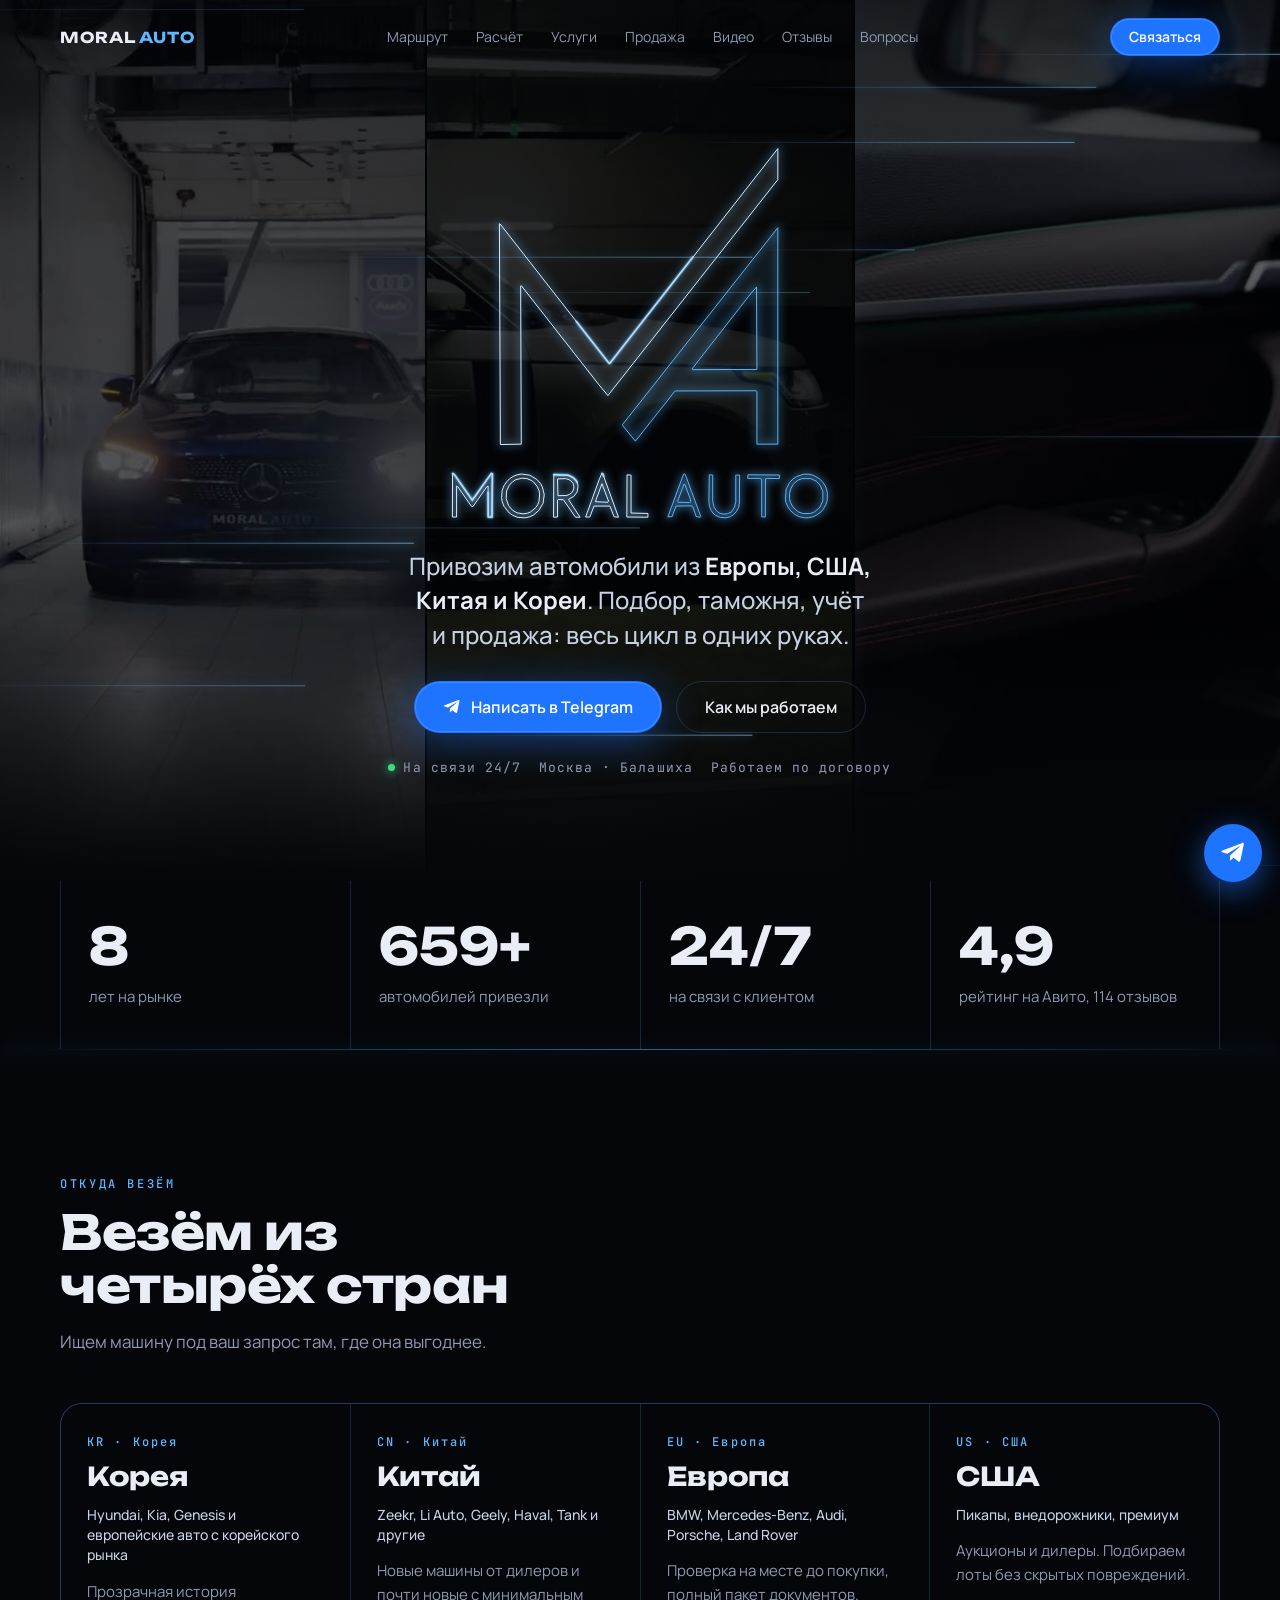
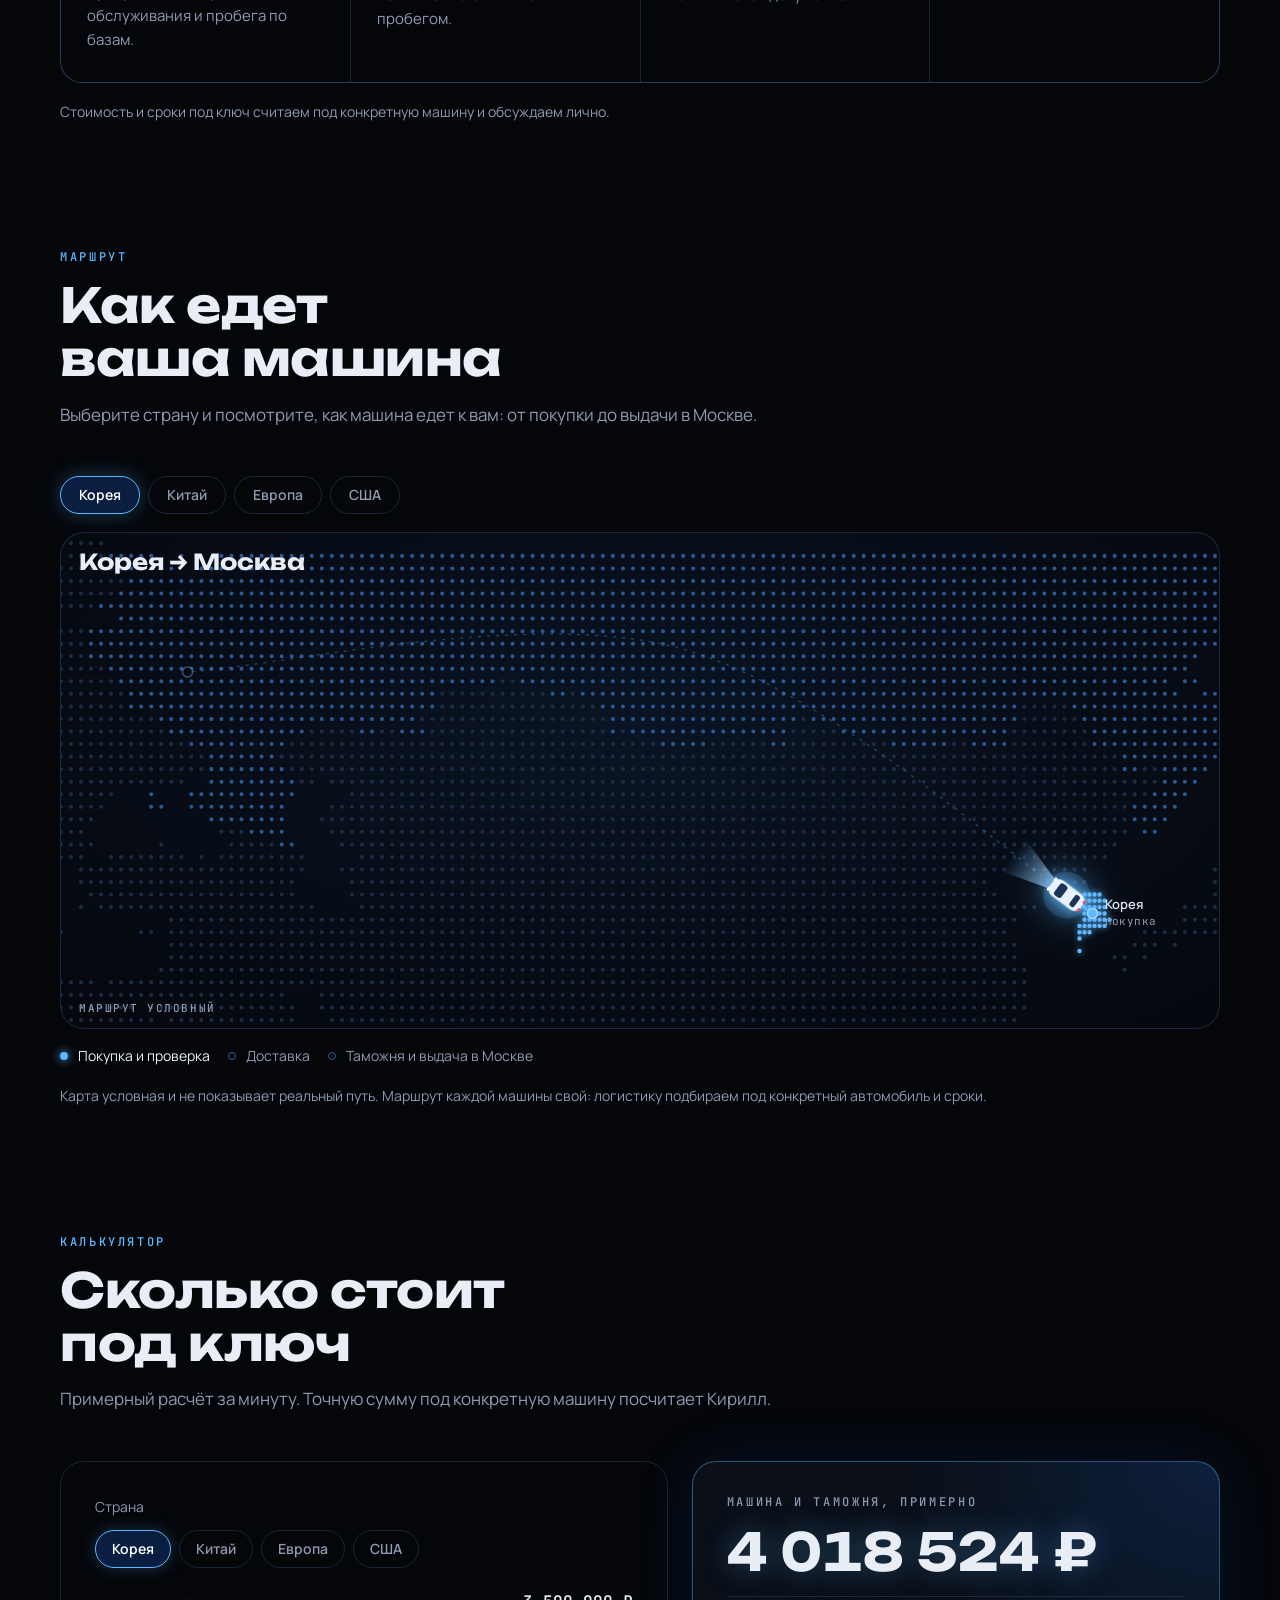
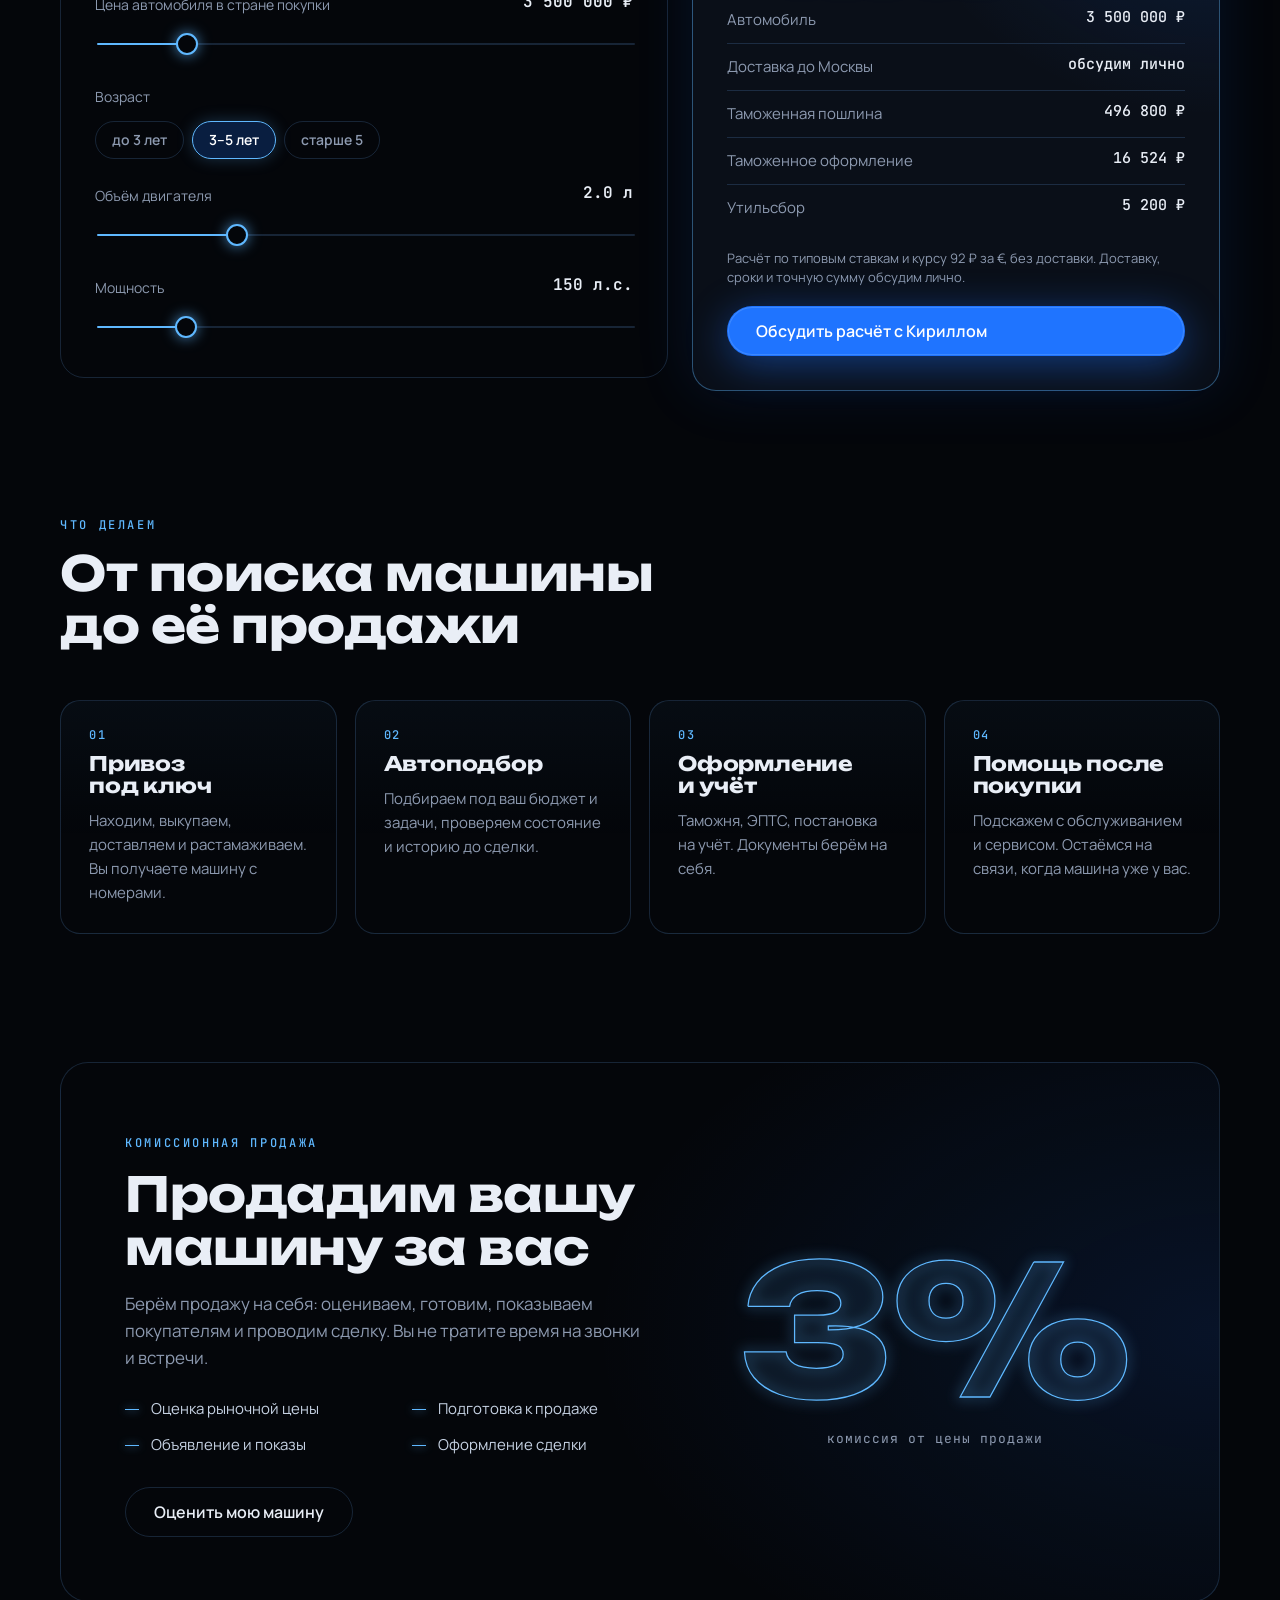
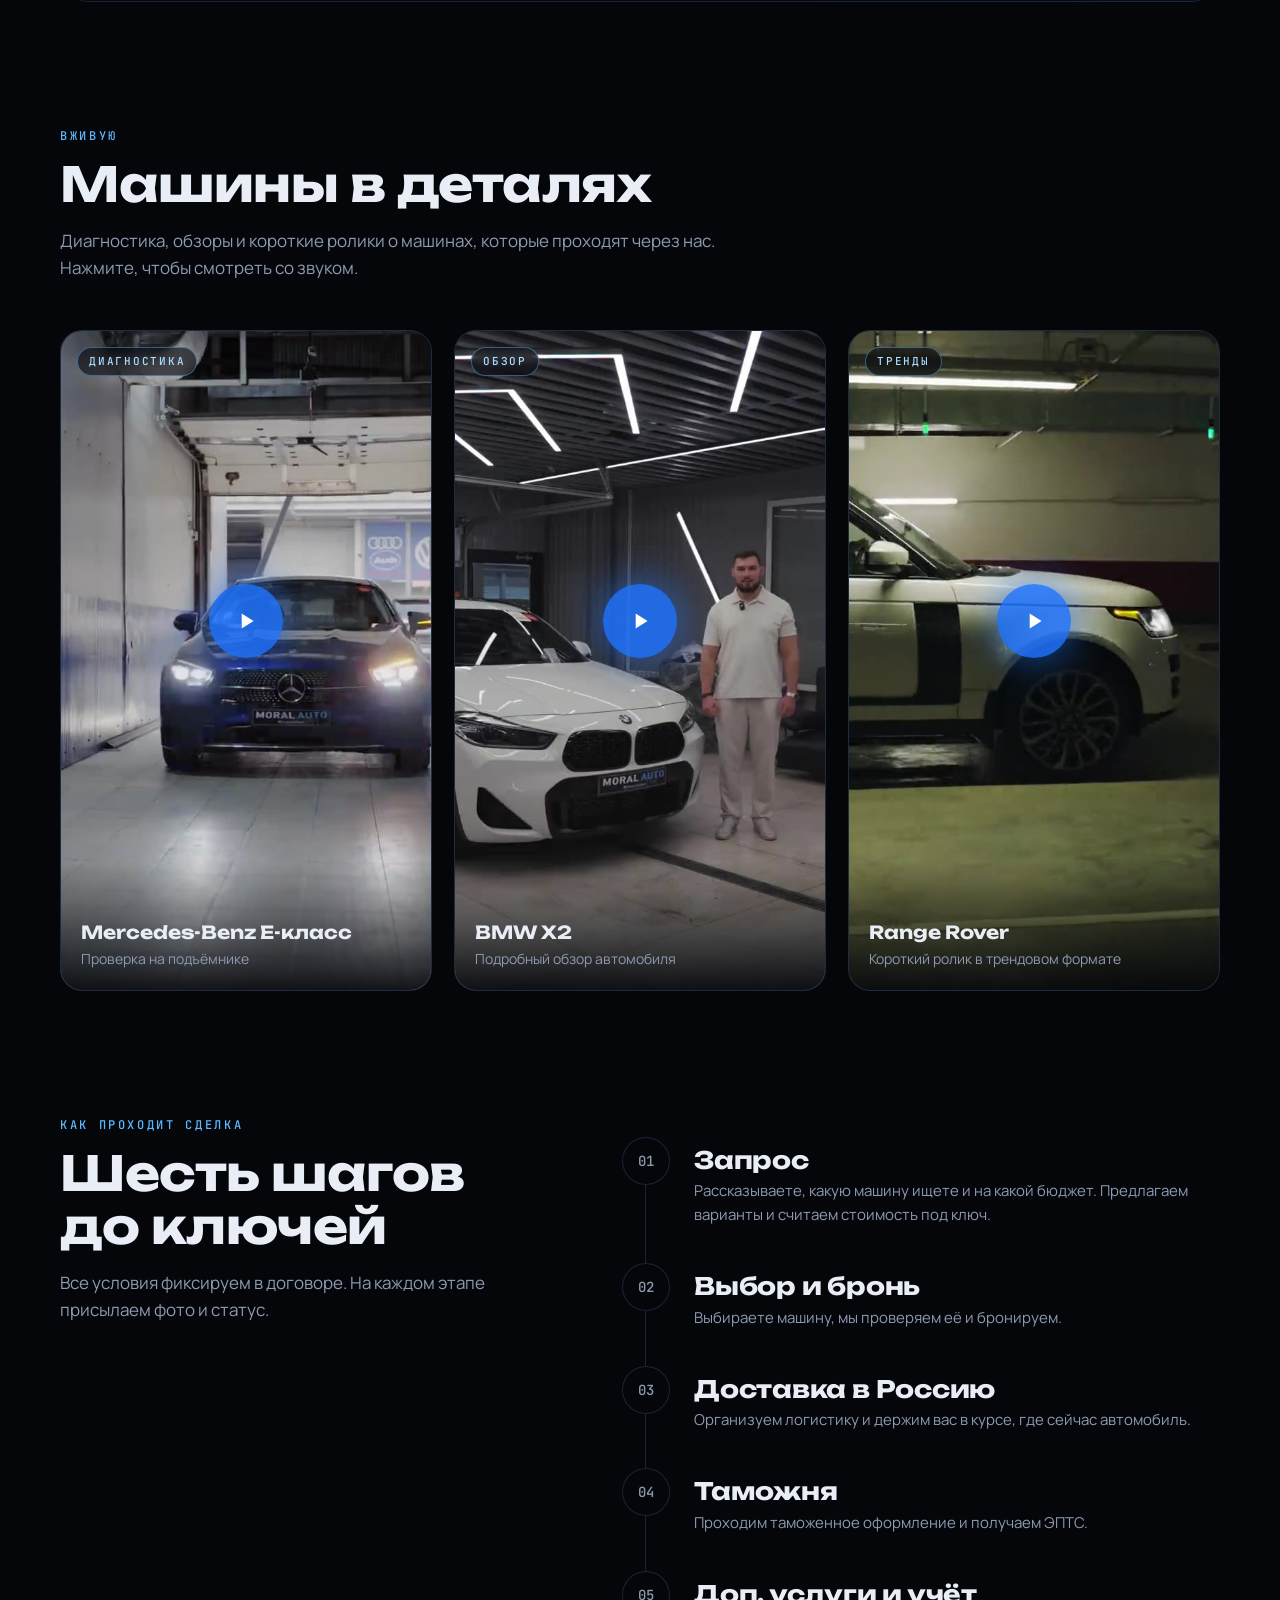
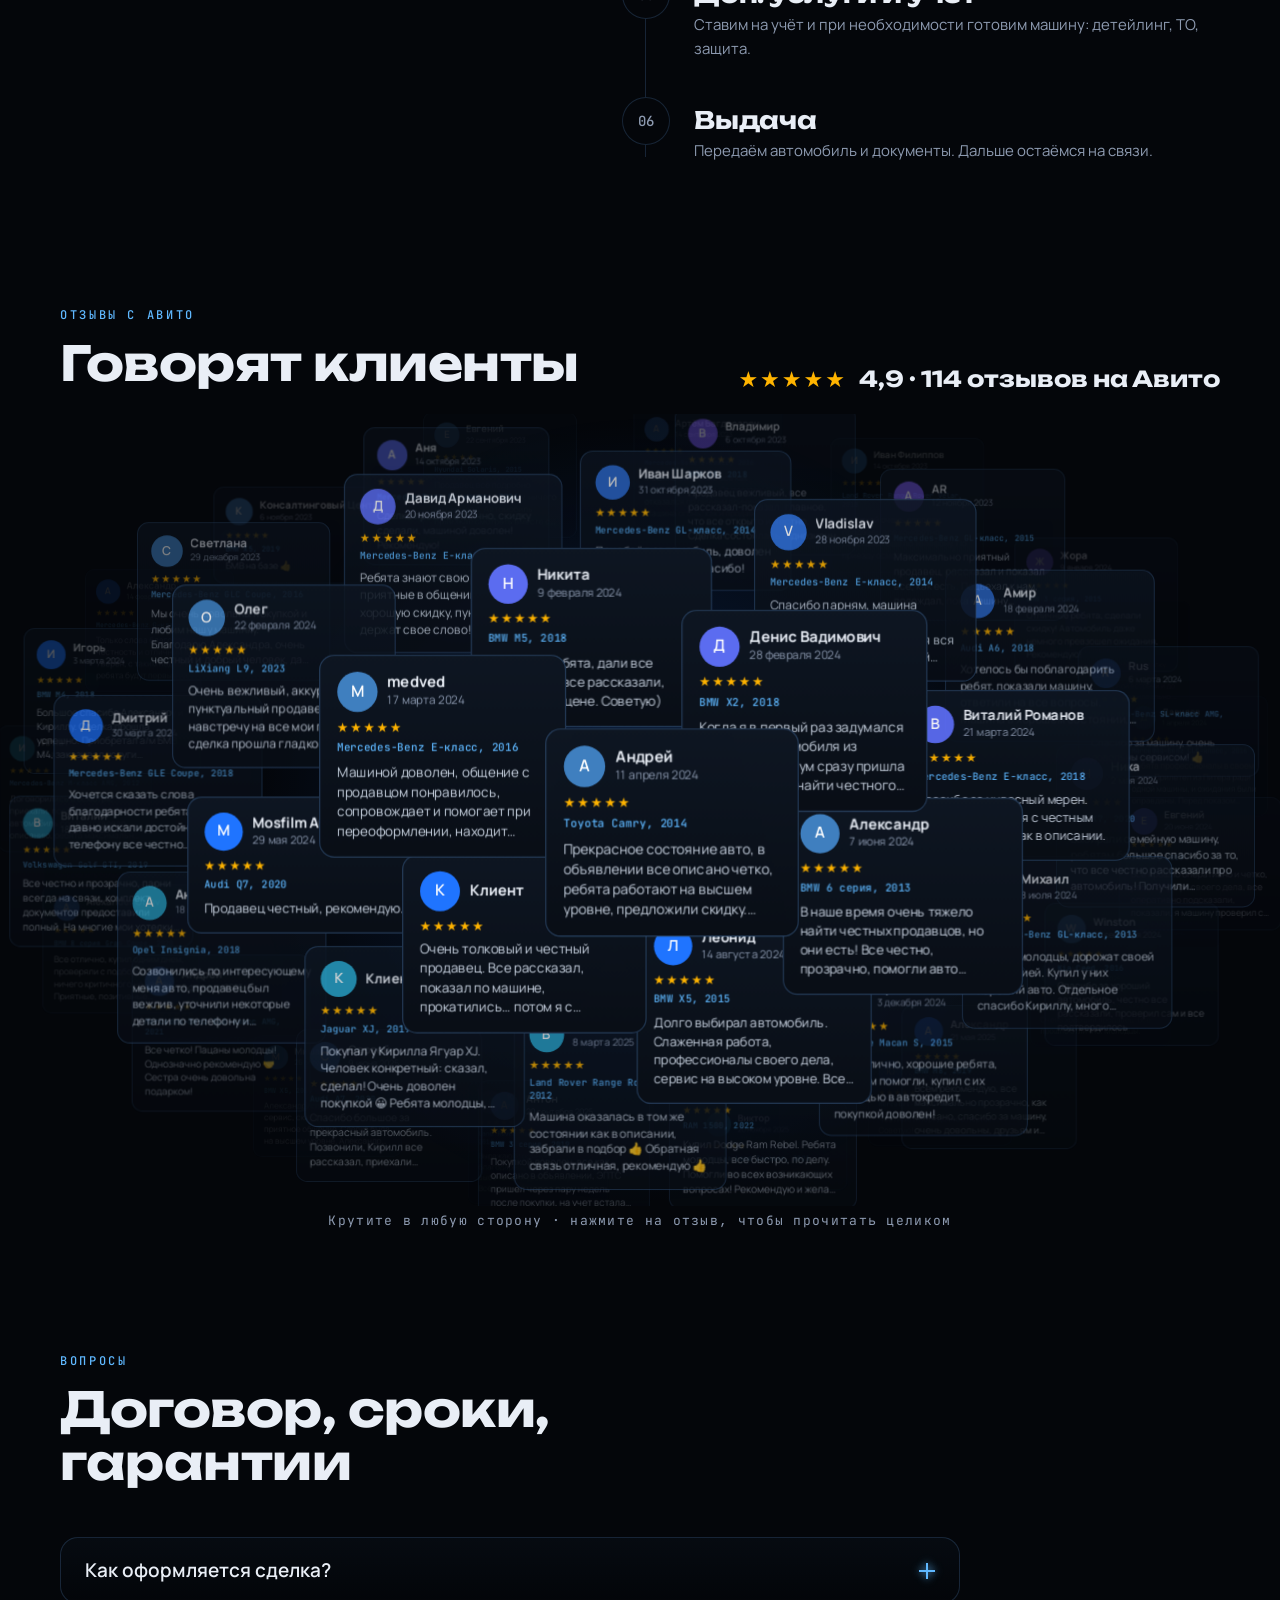
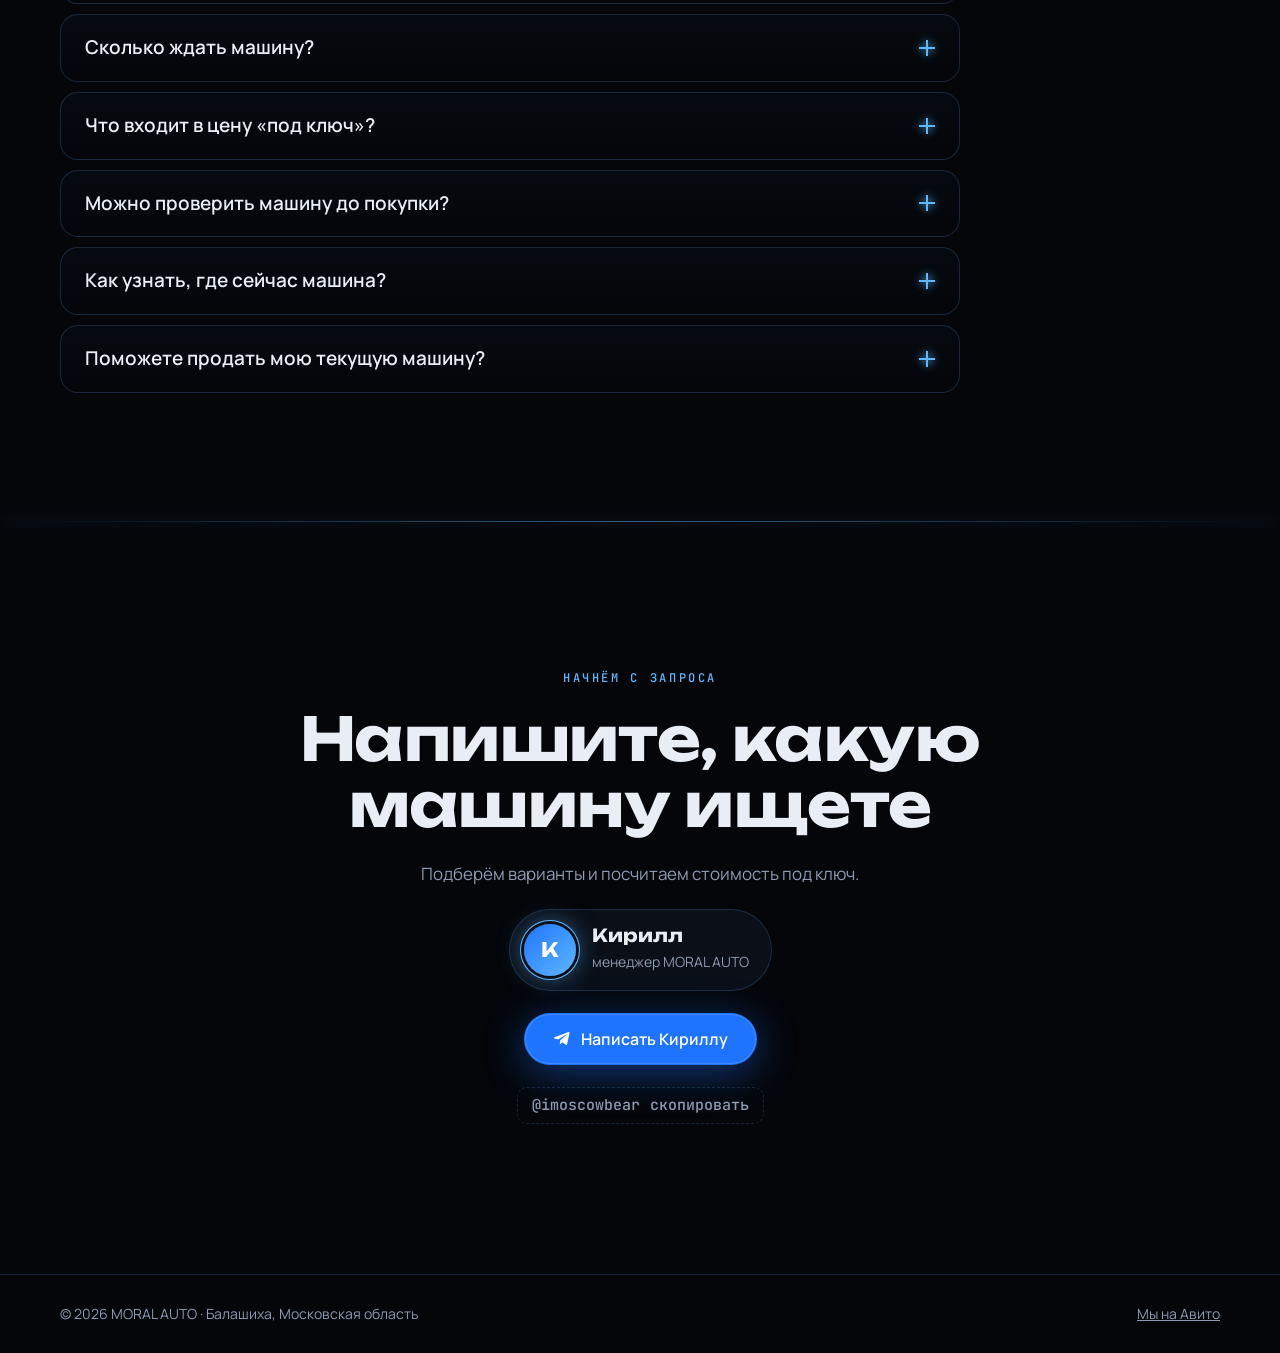
==== commit d62b0dc9: "MORAL AUTO preview v8: drop delivery prices and day counts (discussed in person) Co-Authored-By: Cla" ====
--- a/moral-auto/index.html
+++ b/moral-auto/index.html
@@ -106,7 +106,7 @@
 .country .flag{font:500 12px/1 var(--mono);letter-spacing:.18em;color:var(--neon)}
 .country h3{font-size:26px}
 .country .days{font:700 20px/1 var(--display);color:var(--fg)}
-.country .days small{display:block;font:400 13px/1.4 var(--body);color:var(--muted);margin-top:6px}
+.country .days small{display:block;font:500 14px/1.45 var(--body);color:#c6d2e3}
 .country p{color:var(--muted);font-size:15px}
 .price-note{margin-top:18px;color:var(--muted);font-size:14px}
 @media(max-width:980px){.countries{grid-template-columns:1fr 1fr}}
@@ -376,15 +376,15 @@
       <div class="head reveal">
         <span class="eyebrow">Откуда везём</span>
         <h2>Везём из четырёх стран</h2>
-        <p>Ищем машину под ваш запрос там, где она выгоднее. Сроки указаны от оплаты до прибытия в Москву.</p>
+        <p>Ищем машину под ваш запрос там, где она выгоднее.</p>
       </div>
       <div class="countries">
-        <article class="country reveal spot"><span class="flag">KR · Корея</span><h3>Корея</h3><div class="days">от 30 дней<small>Hyundai, Kia, Genesis и европейские авто с корейского рынка</small></div><p>Прозрачная история обслуживания и пробега по базам.</p></article>
-        <article class="country reveal spot"><span class="flag">CN · Китай</span><h3>Китай</h3><div class="days">от 30 дней<small>Zeekr, Li Auto, Geely, Haval, Tank и другие</small></div><p>Новые машины от дилеров и почти новые с минимальным пробегом.</p></article>
-        <article class="country reveal spot"><span class="flag">EU · Европа</span><h3>Европа</h3><div class="days">от 45 дней<small>BMW, Mercedes-Benz, Audi, Porsche, Land Rover</small></div><p>Проверка на месте до покупки, полный пакет документов.</p></article>
-        <article class="country reveal spot"><span class="flag">US · США</span><h3>США</h3><div class="days">от 60 дней<small>Пикапы, внедорожники, премиум</small></div><p>Аукционы и дилеры. Подбираем лоты без скрытых повреждений.</p></article>
-      </div>
-      <p class="price-note">Стоимость под ключ считаем под конкретную машину: цена, доставка, таможня и учёт одной суммой.</p>
+        <article class="country reveal spot"><span class="flag">KR · Корея</span><h3>Корея</h3><div class="days"><small>Hyundai, Kia, Genesis и европейские авто с корейского рынка</small></div><p>Прозрачная история обслуживания и пробега по базам.</p></article>
+        <article class="country reveal spot"><span class="flag">CN · Китай</span><h3>Китай</h3><div class="days"><small>Zeekr, Li Auto, Geely, Haval, Tank и другие</small></div><p>Новые машины от дилеров и почти новые с минимальным пробегом.</p></article>
+        <article class="country reveal spot"><span class="flag">EU · Европа</span><h3>Европа</h3><div class="days"><small>BMW, Mercedes-Benz, Audi, Porsche, Land Rover</small></div><p>Проверка на месте до покупки, полный пакет документов.</p></article>
+        <article class="country reveal spot"><span class="flag">US · США</span><h3>США</h3><div class="days"><small>Пикапы, внедорожники, премиум</small></div><p>Аукционы и дилеры. Подбираем лоты без скрытых повреждений.</p></article>
+      </div>
+      <p class="price-note">Стоимость и сроки под ключ считаем под конкретную машину и обсуждаем лично.</p>
     </div>
   </section>
 
@@ -412,7 +412,7 @@
           <g id="rPins"></g>
           <g class="car-dot" id="rCar"><g class="car-rot"><path class="beam" d="M10 -3 L46 -14 L46 14 L10 3 Z"/><circle class="halo" r="16"/><rect class="body" x="-13" y="-6.5" width="26" height="13" rx="5"/><rect class="glass" x="2" y="-5" width="6" height="10" rx="2"/><rect class="glass" x="-9" y="-4.5" width="4" height="9" rx="1.5"/><rect class="lamp" x="11.5" y="-5.5" width="2" height="3" rx="1"/><rect class="lamp" x="11.5" y="2.5" width="2" height="3" rx="1"/><rect class="tail" x="-13.5" y="-5" width="1.6" height="3" rx=".8"/><rect class="tail" x="-13.5" y="2" width="1.6" height="3" rx=".8"/></g></g>
         </svg>
-        <div class="hud"><b id="rTitle">Корея → Москва</b><span id="rDays">в пути от 30 дней</span></div>
+        <div class="hud"><b id="rTitle">Корея → Москва</b></div>
         <div class="map-flag">Маршрут условный</div>
       </div>
       <ol class="legs" id="rLegs"></ol>
@@ -452,11 +452,11 @@
             <input type="range" id="cHp" min="70" max="600" step="5" value="150"></div>
         </form>
         <aside class="calc-out" aria-live="polite">
-          <span class="eyebrow">Итого под ключ, примерно</span>
+          <span class="eyebrow">Машина и таможня, примерно</span>
           <div class="total" id="oTotal">0 ₽</div>
           <dl class="rows">
             <div><dt>Автомобиль</dt><dd id="oCar"></dd></div>
-            <div><dt>Доставка до Москвы</dt><dd id="oDel"></dd></div>
+            <div><dt>Доставка до Москвы</dt><dd>обсудим лично</dd></div>
             <div><dt>Таможенная пошлина</dt><dd id="oDuty"></dd></div>
             <div><dt>Таможенное оформление</dt><dd id="oFee"></dd></div>
             <div><dt>Утильсбор</dt><dd id="oUtil"></dd></div>
@@ -564,10 +564,10 @@
       </div>
       <div class="faq">
         <details class="reveal"><summary>Как оформляется сделка?<i></i></summary><p>Работаем официально, по договору. В нём фиксируем автомобиль, итоговую стоимость и сроки, поэтому все условия понятны заранее.</p></details>
-        <details class="reveal"><summary>Сколько ждать машину?<i></i></summary><p>Ориентиры от оплаты до Москвы: Корея и Китай от 30 дней, Европа от 45, США от 60. Точный срок называем при расчёте конкретной машины.</p></details>
+        <details class="reveal"><summary>Сколько ждать машину?<i></i></summary><p>Срок зависит от страны, конкретной машины и логистики. Называем его, когда подберём автомобиль, и фиксируем в договоре.</p></details>
         <details class="reveal"><summary>Что входит в цену «под ключ»?<i></i></summary><p>Стоимость автомобиля, доставка до Москвы, таможенные платежи, утильсбор и оформление. Считаем одной суммой.</p></details>
         <details class="reveal"><summary>Можно проверить машину до покупки?<i></i></summary><p>Да. Проверяем состояние и историю автомобиля до сделки и присылаем фото и отчёт. Решение о покупке принимаете вы.</p></details>
-        <details class="reveal"><summary>Как узнать, где сейчас машина?<i></i></summary><p>Держим в курсе на каждом этапе: выкуп, отправка, граница, таможня, прибытие. Все вопросы решаем в Telegram.</p></details>
+        <details class="reveal"><summary>Как узнать, где сейчас машина?<i></i></summary><p>Держим в курсе на каждом этапе и присылаем фото и статус: выкуп, отправка, таможня, прибытие. Все вопросы решаем в Telegram.</p></details>
         <details class="reveal"><summary>Поможете продать мою текущую машину?<i></i></summary><p>Да, берём её на комиссионную продажу за 3%: оценка, подготовка, показы и оформление сделки.</p></details>
       </div>
     </div>
@@ -802,10 +802,10 @@
     var X = function(lon){ return (lon + 128) * 10; }, Y = function(lat){ return (74 - lat) * 12.5; };
     // illustrative only: start country, a soft arc, Moscow. Real logistics differ per car.
     var ROUTES = {
-      kr: {t:'Корея → Москва', d:'в пути от 30 дней', a:[127.8,36.5,'Корея'], bend:.16},
-      cn: {t:'Китай → Москва', d:'в пути от 30 дней', a:[112,34,'Китай'], bend:.16},
-      eu: {t:'Европа → Москва', d:'в пути от 45 дней', a:[9,49.5,'Европа'], bend:.22},
-      us: {t:'США → Москва', d:'в пути от 60 дней', a:[-97,39,'США'], bend:.2}
+      kr: {t:'Корея → Москва', a:[127.8,36.5,'Корея'], bend:.16},
+      cn: {t:'Китай → Москва', a:[112,34,'Китай'], bend:.16},
+      eu: {t:'Европа → Москва', a:[9,49.5,'Европа'], bend:.22},
+      us: {t:'США → Москва', a:[-97,39,'США'], bend:.2}
     };
     var MSK = [37.62,55.75];
     var LEGS = ['Покупка и проверка','Доставка','Таможня и выдача в Москве'];
@@ -861,7 +861,7 @@
       document.querySelectorAll('.m-hl').forEach(function(h){ h.classList.toggle('on', h.dataset.hl === id); });
       var tmp = document.createElementNS('http://www.w3.org/2000/svg','path'); svg.appendChild(tmp);
       tmp.remove();
-      title.textContent = R.t; days.textContent = R.d;
+      title.textContent = R.t;
       tabs.forEach(function(b){ b.setAttribute('aria-selected', b.dataset.r === id ? 'true' : 'false'); });
       box.classList.remove('zoomed');
       setVB(overview()); moveCar(0);
@@ -907,7 +907,6 @@
   (function(){
     var CFG = {
       eur: 92,                                                       // ₽ за €, обновить при запуске
-      delivery: {kr: 250000, cn: 200000, eu: 350000, us: 450000},    // типовая доставка до Москвы, ₽ (уточнить у заказчика)
       under3: [[8500,.54,2.5],[16700,.48,3.5],[42300,.48,5.5],[84500,.48,7.5],[169000,.48,15],[Infinity,.48,20]], // до € стоимости: % и минимум €/см³
       y3to5: [[1000,1.5],[1500,1.7],[1800,2.5],[2300,2.7],[3000,3],[Infinity,3.6]],   // €/см³
       over5: [[1000,3],[1500,3.2],[1800,3.5],[2300,4.8],[3000,5],[Infinity,5.7]],
@@ -927,15 +926,15 @@
       var P = +price.value, cc = Math.round(+eng.value * 1000), H = +hp.value, pe = P / CFG.eur, duty;
       if(age === 0){ var t = pick(CFG.under3, pe); duty = Math.max(pe * t[1], cc * t[2]) * CFG.eur; }
       else duty = cc * pick(age === 1 ? CFG.y3to5 : CFG.over5, cc)[1] * CFG.eur;
-      var fee = pick(CFG.fee, P)[1], del = CFG.delivery[c];
+      var fee = pick(CFG.fee, P)[1];
       var util = (H <= 160 && cc <= 3000) ? CFG.util[age === 0 ? 0 : 1] : null;
-      var total = P + del + duty + fee + (util || 0);
+      var total = P + duty + fee + (util || 0);
       o('oPrice').textContent = rub(P); o('oEng').textContent = (+eng.value).toFixed(1) + ' л'; o('oHp').textContent = H + ' л.с.';
-      o('oCar').textContent = rub(P); o('oDel').textContent = rub(del); o('oDuty').textContent = rub(duty); o('oFee').textContent = rub(fee);
+      o('oCar').textContent = rub(P); o('oDuty').textContent = rub(duty); o('oFee').textContent = rub(fee);
       o('oUtil').textContent = util === null ? 'считаем отдельно' : rub(util);
-      o('oNote').textContent = (util === null ? 'Для машин мощнее 160 л.с. утильсбор считается по повышенной ставке и в итог не включён. ' : '') + 'Расчёт по типовым ставкам и курсу ' + CFG.eur + ' ₽ за €. Точную сумму назовём под конкретный автомобиль.';
+      o('oNote').textContent = (util === null ? 'Для машин мощнее 160 л.с. утильсбор считается по повышенной ставке и в итог не включён. ' : '') + 'Расчёт по типовым ставкам и курсу ' + CFG.eur + ' ₽ за €, без доставки. Доставку, сроки и точную сумму обсудим лично.';
       var cn = {kr:'Корея', cn:'Китай', eu:'Европа', us:'США'}[c], ag = ['до 3 лет','3–5 лет','старше 5 лет'][age];
-      o('calcSend').href = 'https://t.me/imoscowbear?text=' + encodeURIComponent('Здравствуйте! Хочу расчёт под ключ: ' + cn + ', цена ' + rub(P) + ', ' + ag + ', ' + (+eng.value).toFixed(1) + ' л, ' + H + ' л.с. На сайте вышло примерно ' + rub(total) + '.');
+      o('calcSend').href = 'https://t.me/imoscowbear?text=' + encodeURIComponent('Здравствуйте! Хочу расчёт под ключ: ' + cn + ', цена ' + rub(P) + ', ' + ag + ', ' + (+eng.value).toFixed(1) + ' л, ' + H + ' л.с. На сайте вышло примерно ' + rub(total) + ' без доставки.');
       // count the total to its new value
       var from = shown, to = total, st = performance.now(); cancelAnimationFrame(anim);
       (function step(n){ var q = reduce ? 1 : Math.min(1, (n - st) / 500); shown = from + (to - from) * (1 - Math.pow(1 - q, 3)); o('oTotal').textContent = rub(shown); if(q < 1) anim = requestAnimationFrame(step); })(st);
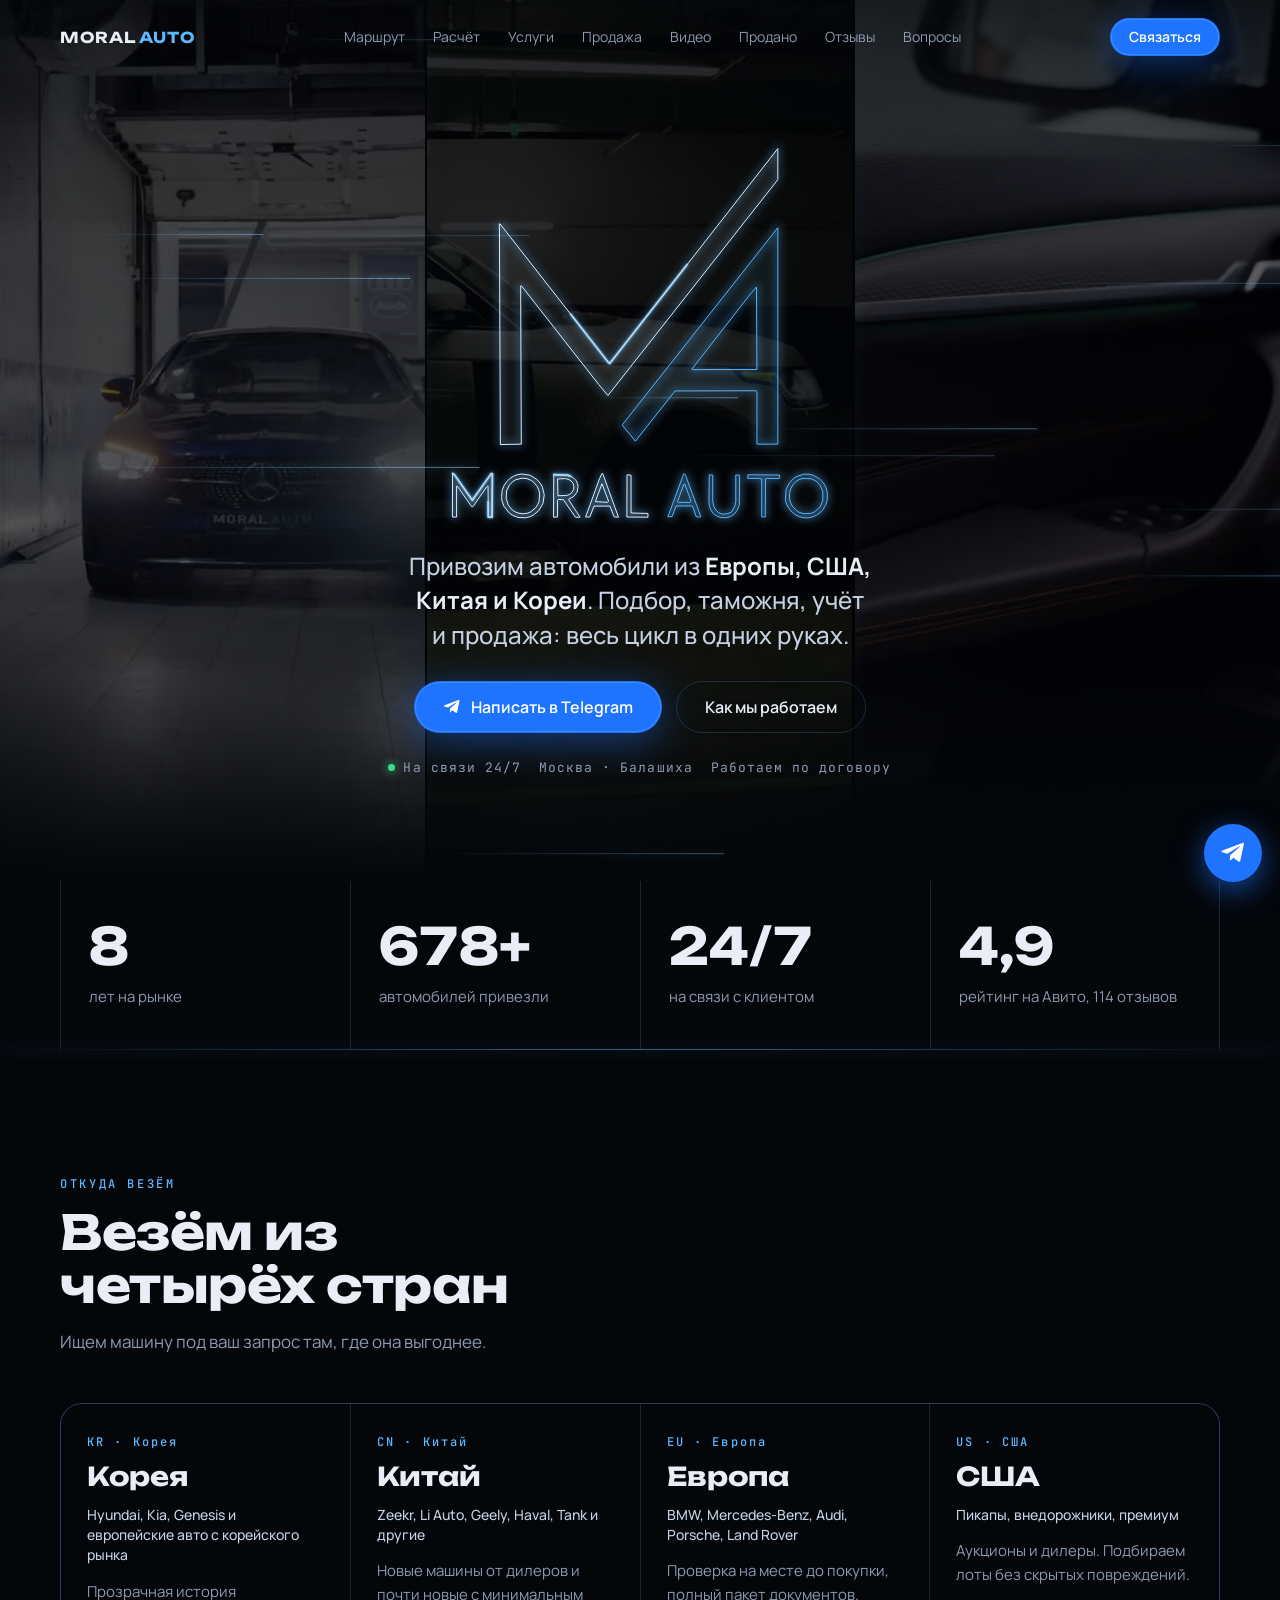
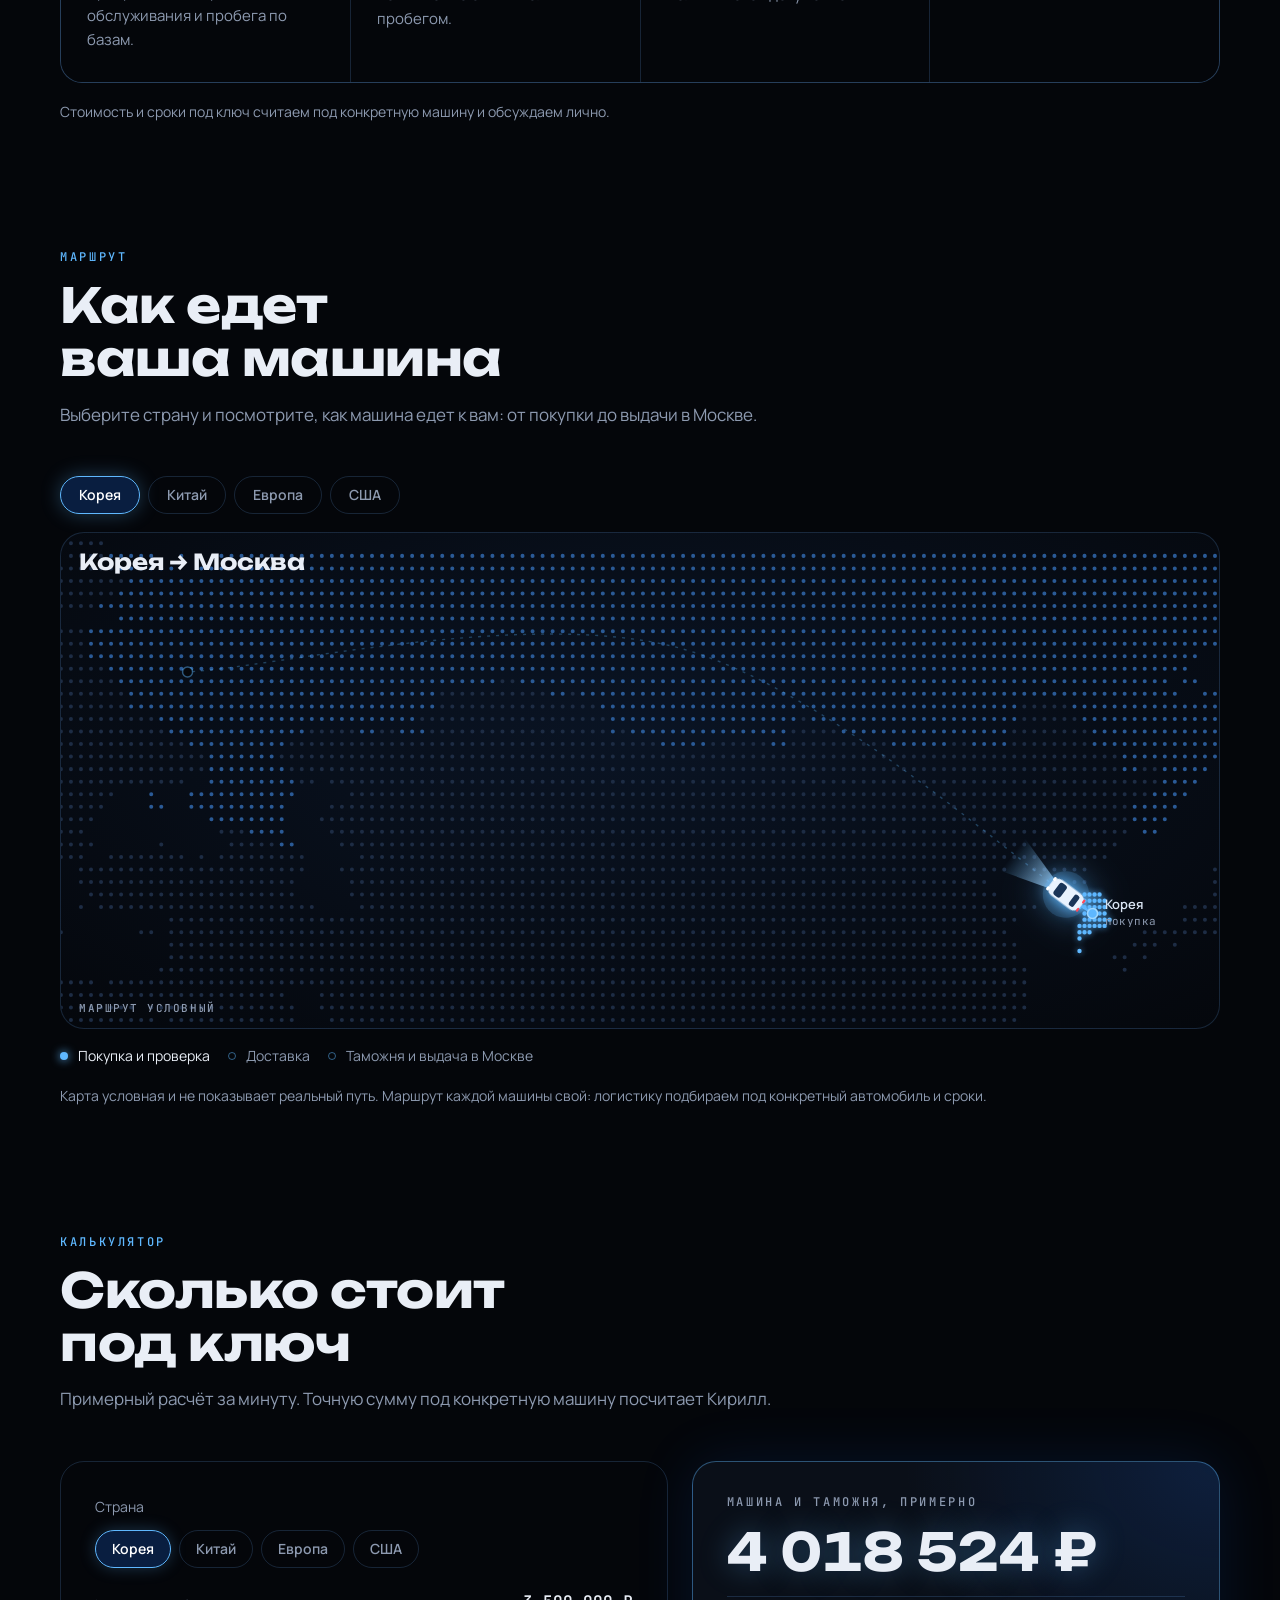
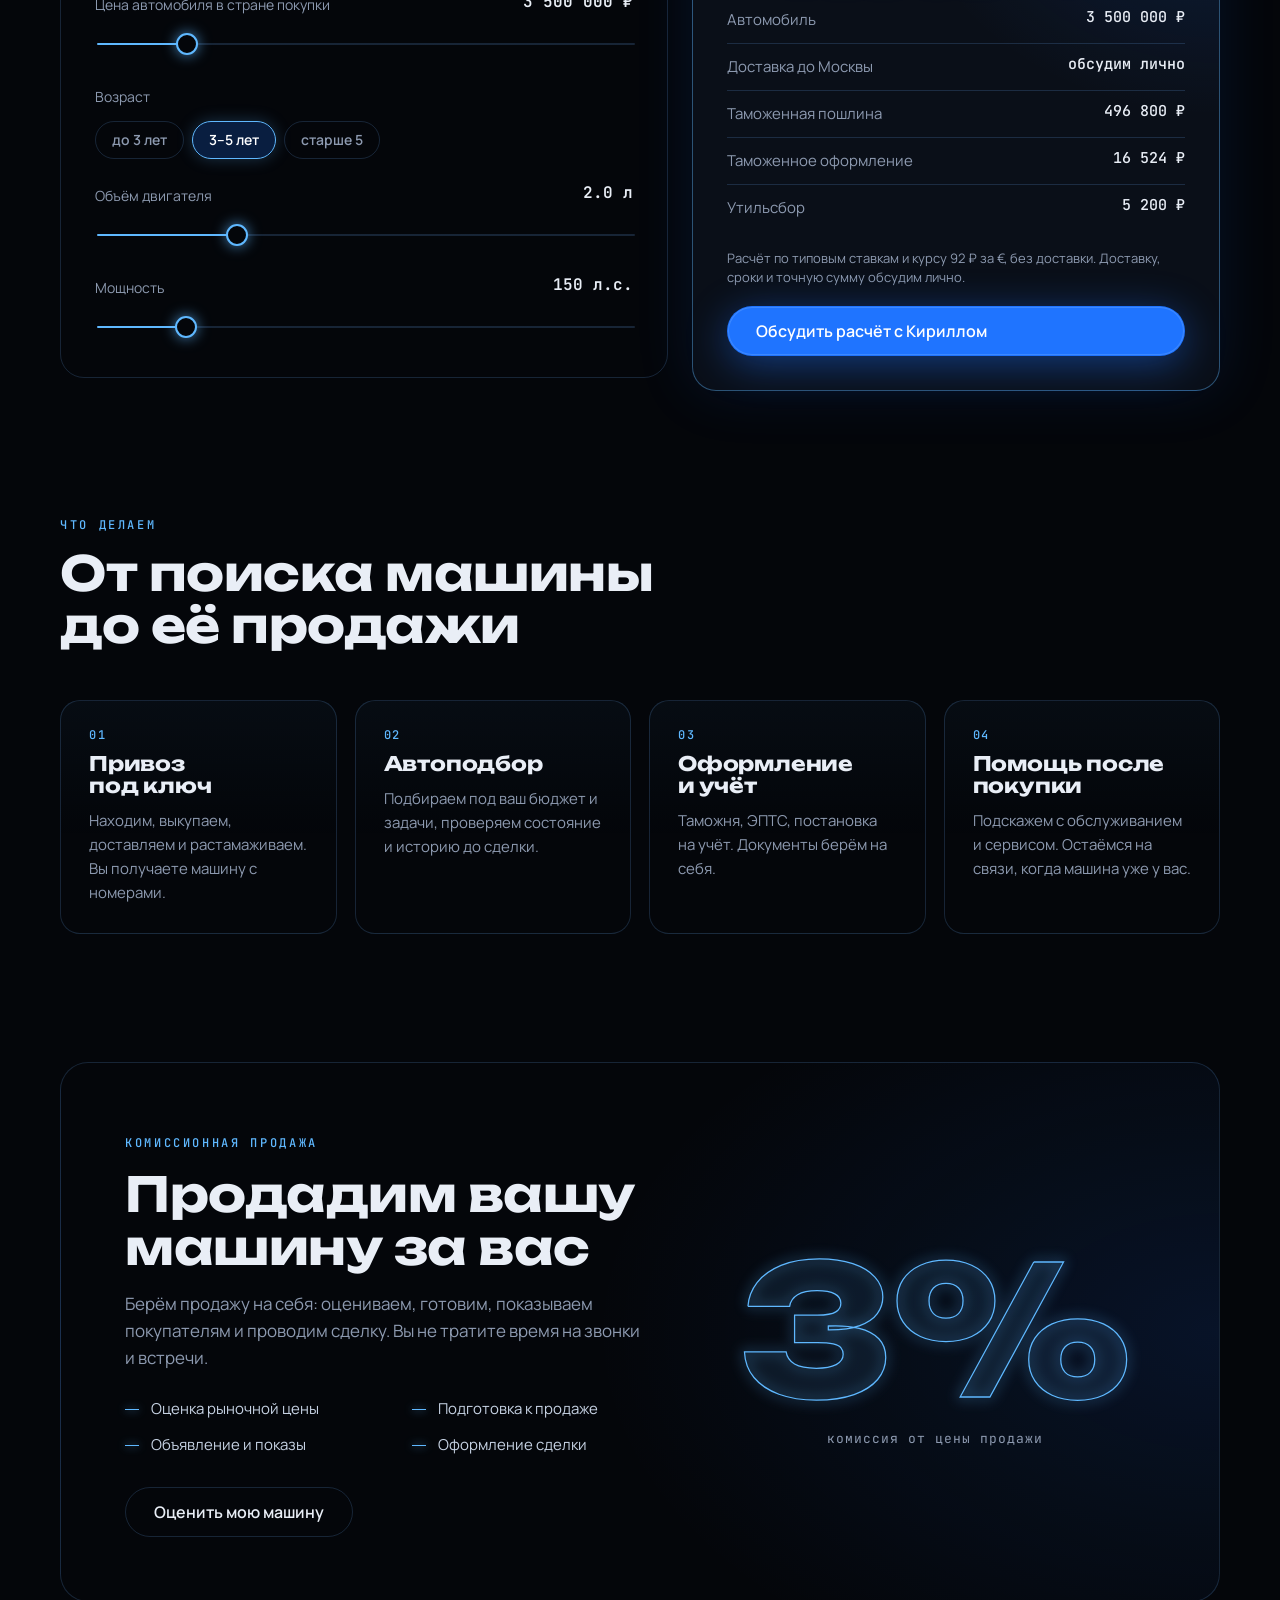
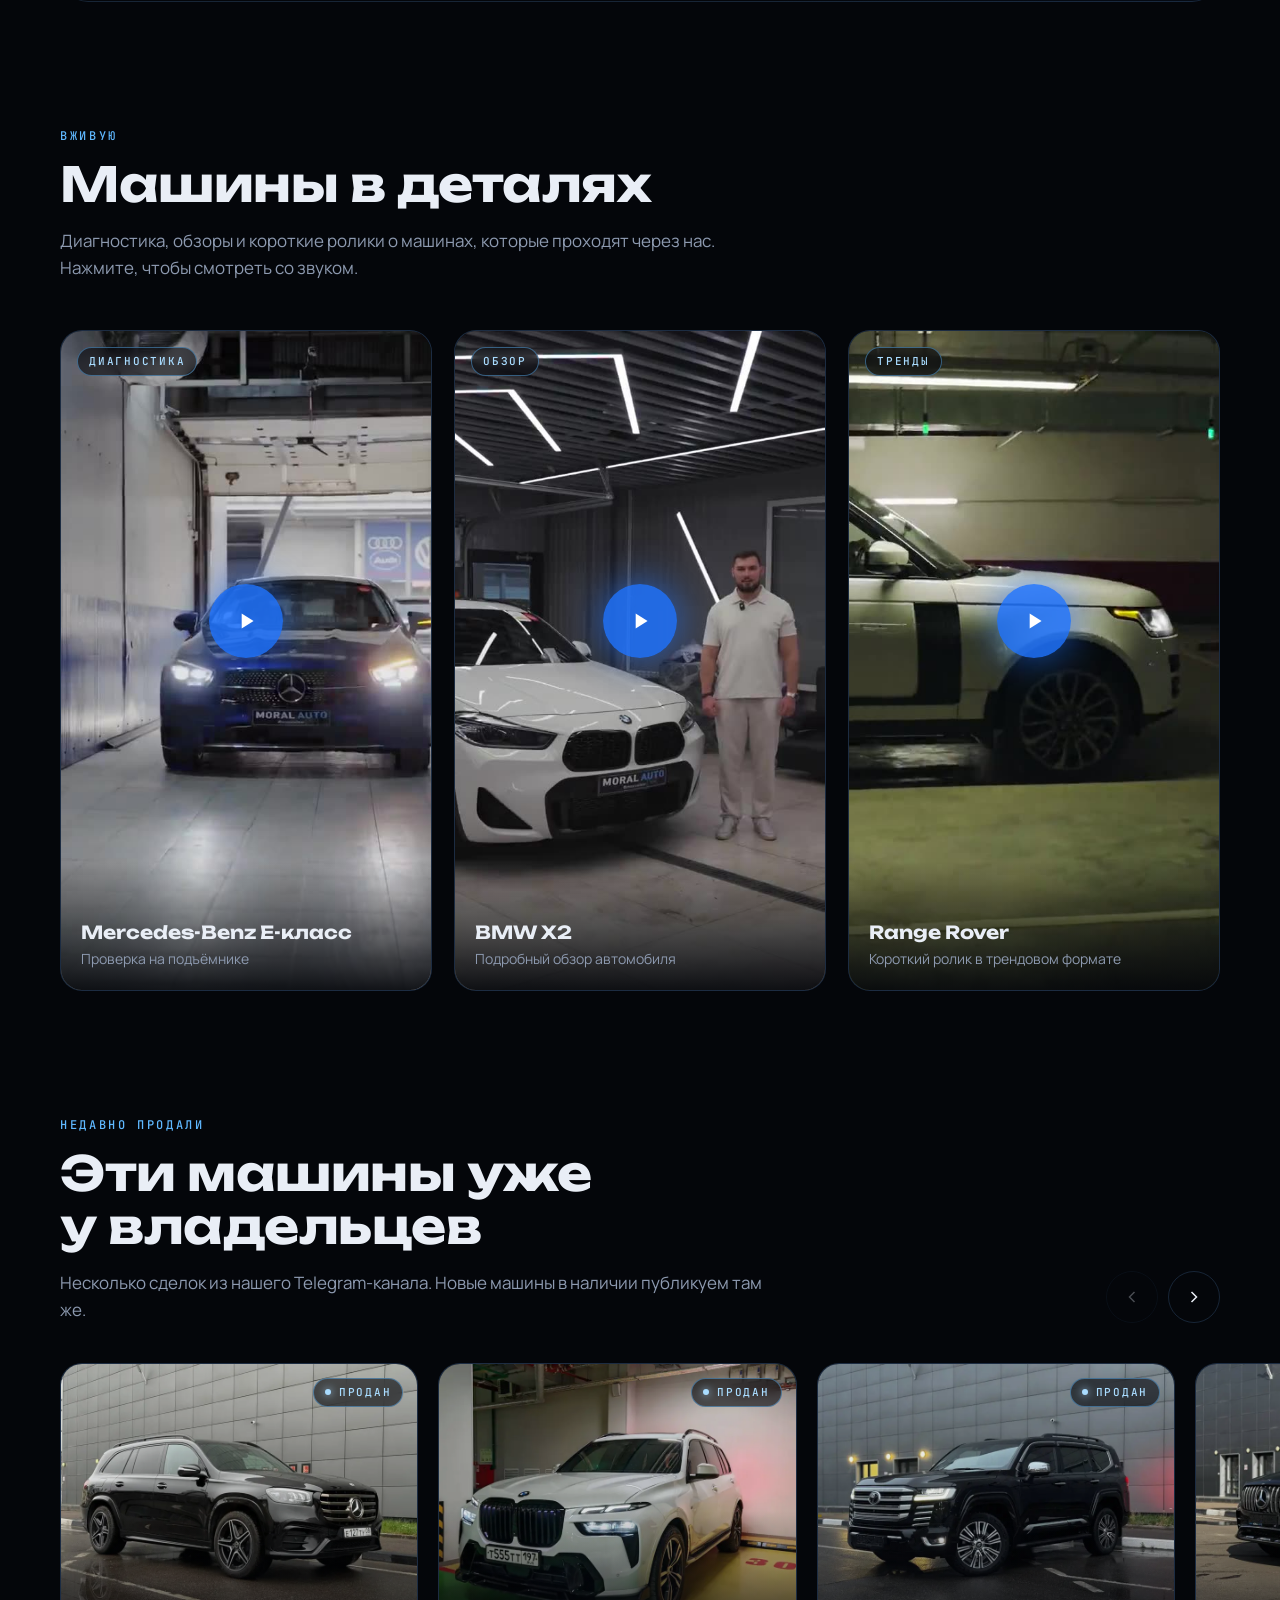
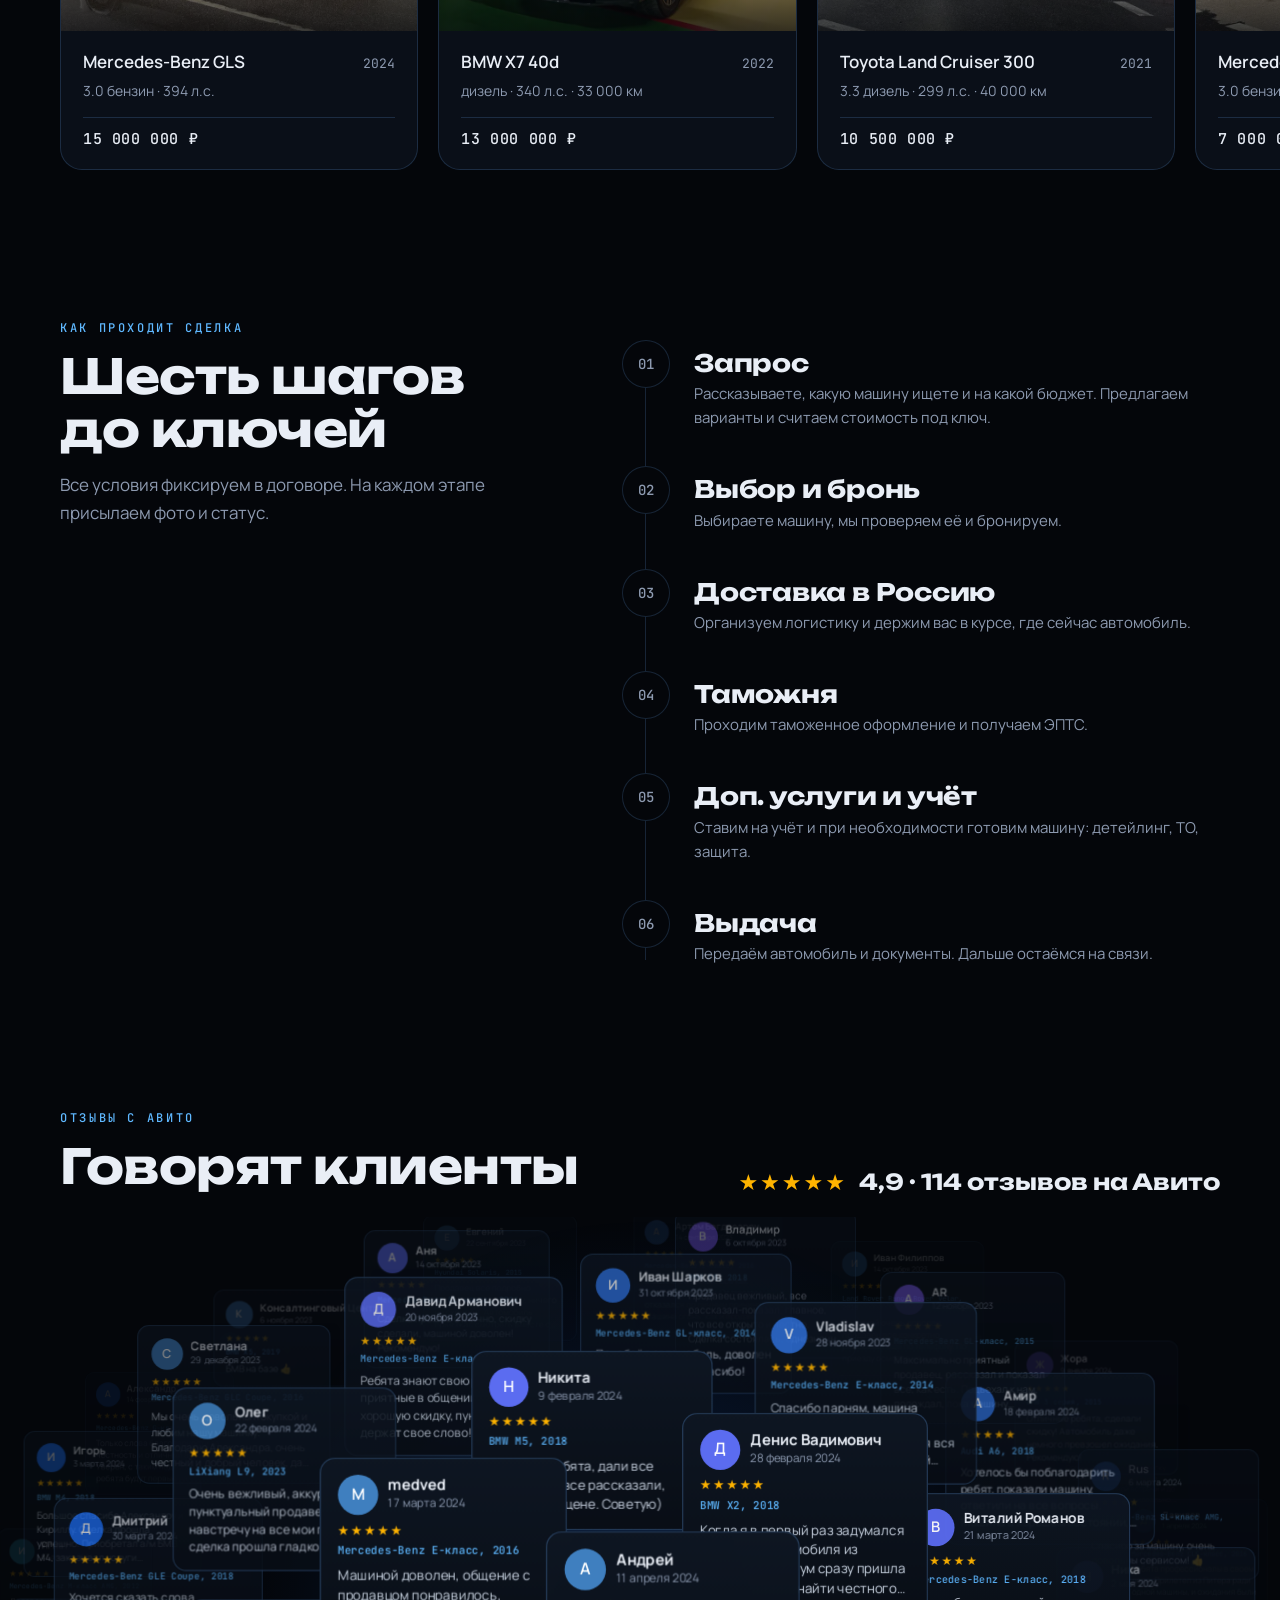
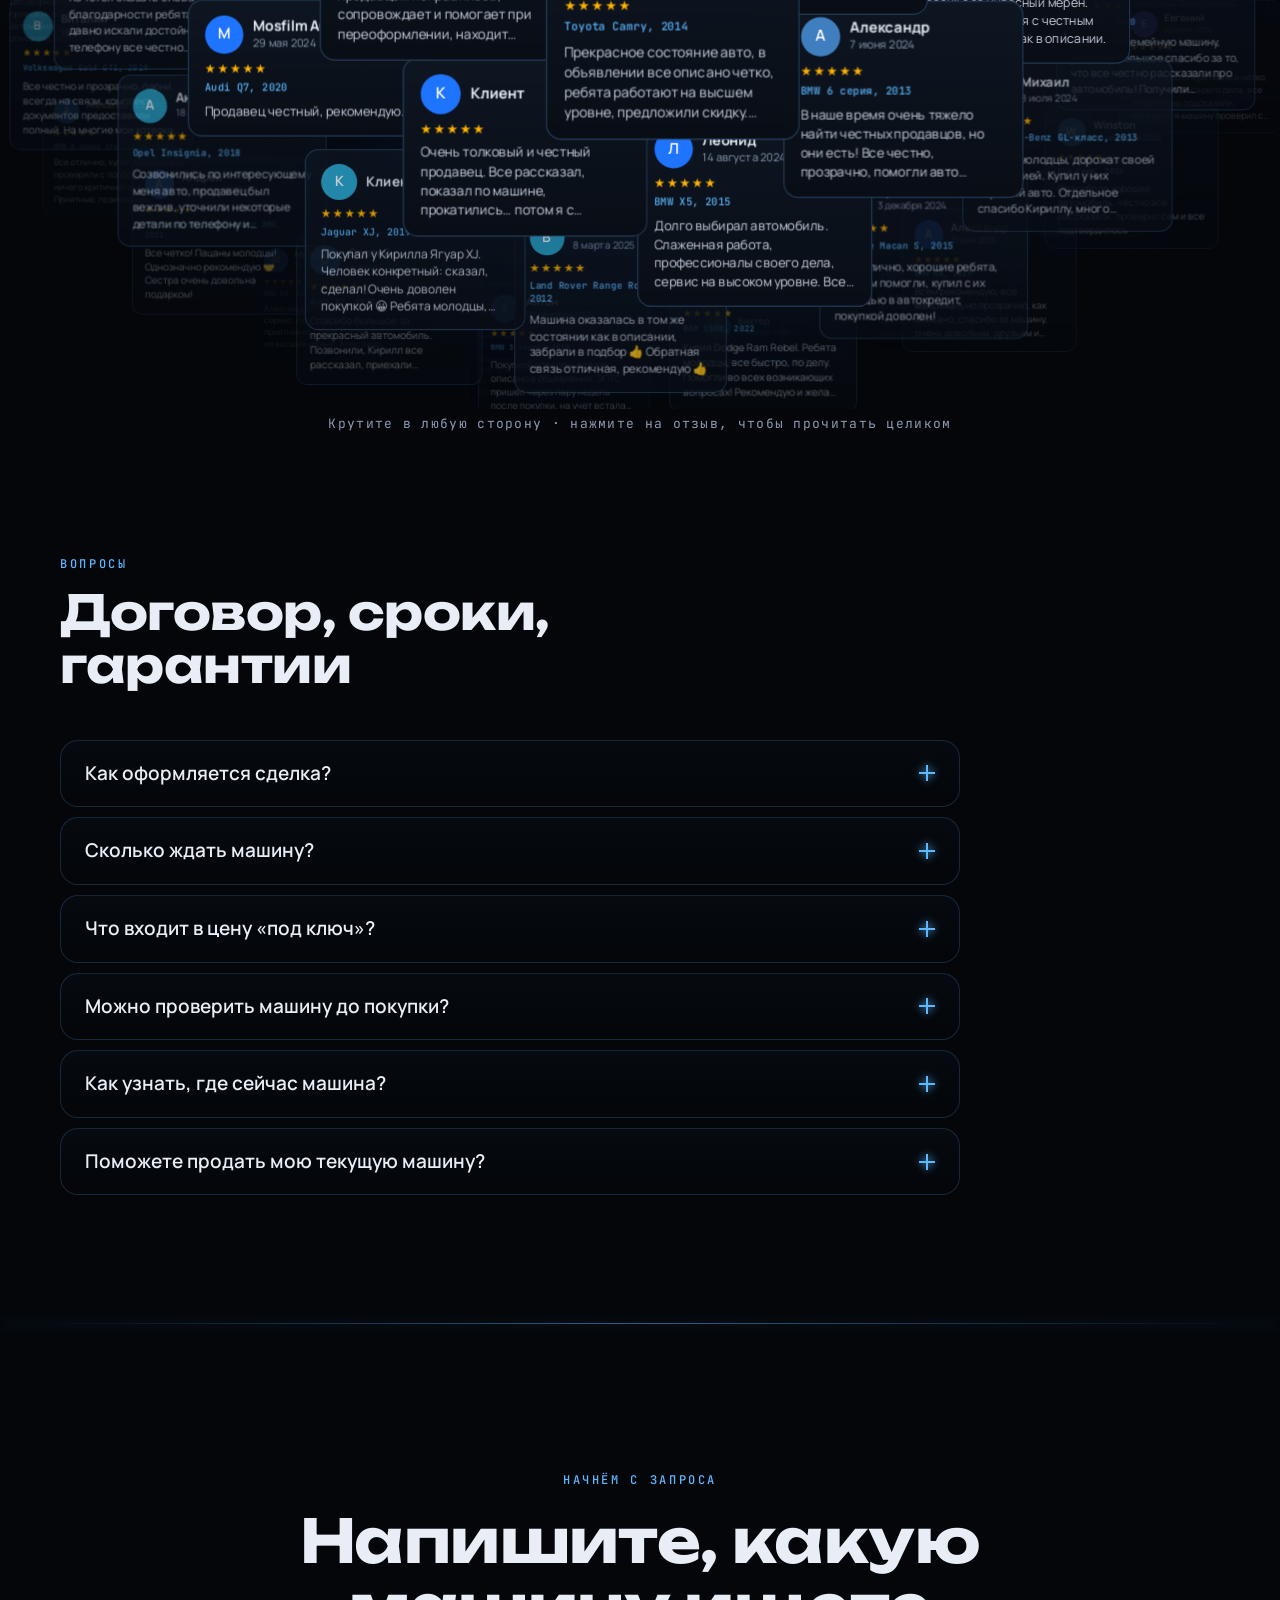
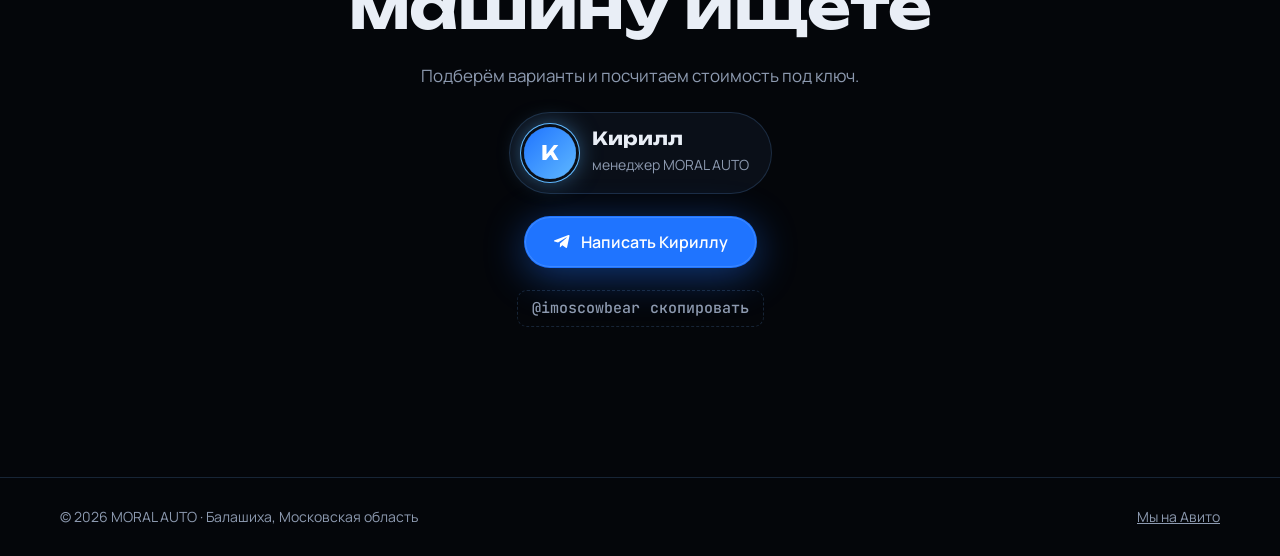
==== commit 1e21150c: "moral-auto: блок «Недавно продали» (9 машин из Telegram-канала) Co-Authored-By: Claude Opus 5.5 <nor" ====
--- a/moral-auto/index.html
+++ b/moral-auto/index.html
@@ -138,6 +138,30 @@
 @media(max-width:480px){.c-list{grid-template-columns:1fr}}
 
 /* reels */
+.sold-top{display:flex;align-items:flex-end;justify-content:space-between;gap:24px;margin-bottom:34px}
+.sold-nav{display:flex;gap:10px;flex:none}
+.sold-arr{width:52px;height:52px;border-radius:50%;border:1px solid var(--line);background:transparent;color:var(--fg);display:grid;place-items:center;cursor:pointer;transition:border-color .3s,box-shadow .3s,color .3s}
+.sold-arr:hover{border-color:rgba(95,184,255,.6);color:var(--neon-hot);box-shadow:0 0 22px rgba(31,116,255,.35)}
+.sold-arr:disabled{opacity:.3;pointer-events:none}
+.sold-strip{display:flex;gap:20px;overflow-x:auto;scroll-snap-type:x mandatory;scrollbar-width:none;padding:6px max(var(--gut-l),calc((100vw - 1240px)/2 + var(--gut-l))) 24px;scroll-padding-inline:max(var(--gut-l),calc((100vw - 1240px)/2 + var(--gut-l)))}
+.sold-strip::-webkit-scrollbar{display:none}
+.sold-card{flex:0 0 clamp(270px,28vw,360px);scroll-snap-align:start;border:1px solid var(--line);border-radius:22px;overflow:hidden;background:var(--bg-2);transition:border-color .4s,box-shadow .4s,transform .4s}
+.sold-card:hover{border-color:rgba(95,184,255,.55);box-shadow:0 0 0 1px rgba(95,184,255,.15),0 18px 50px rgba(31,116,255,.22);transform:translateY(-4px)}
+.sold-ph{position:relative;aspect-ratio:4/3;overflow:hidden}
+.sold-ph img{width:100%;height:100%;object-fit:cover;display:block;filter:saturate(.9) brightness(.92);transition:transform .8s cubic-bezier(.2,.7,.2,1),filter .5s}
+.sold-card:hover .sold-ph img{transform:scale(1.05);filter:none}
+.sold-ph::after{content:"";position:absolute;inset:auto 0 0;height:45%;background:linear-gradient(transparent,rgba(4,6,10,.75));pointer-events:none}
+.sold-badge{position:absolute;right:14px;top:14px;z-index:1;font:500 11px/1 var(--mono);letter-spacing:.16em;text-transform:uppercase;padding:8px 11px;border-radius:999px;background:rgba(4,6,10,.6);border:1px solid rgba(95,184,255,.45);color:var(--neon-hot);backdrop-filter:blur(6px);-webkit-backdrop-filter:blur(6px)}
+.sold-badge::before{content:"";display:inline-block;width:6px;height:6px;border-radius:50%;background:var(--neon-hot);box-shadow:0 0 8px var(--neon-hot);margin-right:8px;vertical-align:1px}
+.sold-body{padding:20px 22px 22px;display:grid;gap:8px}
+.sold-t{display:flex;align-items:baseline;justify-content:space-between;gap:12px}
+.sold-t b{font-weight:600;font-size:17px;line-height:1.25}
+.sold-t i{font:400 13px/1 var(--mono);font-style:normal;color:var(--muted);flex:none}
+.sold-spec{color:var(--muted);font-size:14px}
+.sold-price{font:500 15px/1 var(--mono);letter-spacing:.04em;color:var(--fg);margin-top:6px;padding-top:14px;border-top:1px solid var(--line)}
+.sold-more{flex:0 0 220px;scroll-snap-align:start;border:1px dashed rgba(95,184,255,.35);border-radius:22px;display:grid;place-content:center;justify-items:center;gap:16px;text-align:center;color:var(--muted);font-size:15px;line-height:1.4;transition:color .3s,border-color .3s,box-shadow .3s}
+.sold-more:hover{color:var(--neon-hot);border-color:rgba(95,184,255,.7);box-shadow:0 0 30px rgba(31,116,255,.2) inset}
+@media(max-width:760px){.sold-nav{display:none}.sold-card{flex-basis:80%}.sold-more{flex-basis:60%}}
 .reels{display:grid;grid-template-columns:repeat(3,1fr);gap:22px}
 .reel{position:relative;border-radius:22px;overflow:hidden;aspect-ratio:9/16;max-width:100%;background:var(--bg-2);border:1px solid var(--line);cursor:pointer}
 .reel video{width:100%;height:100%;object-fit:cover;display:block}
@@ -322,7 +346,7 @@
   <div class="wrap">
     <a class="brand" href="#top">MORAL <b>AUTO</b></a>
     <nav class="links" aria-label="Разделы">
-      <a href="#route">Маршрут</a><a href="#calc">Расчёт</a><a href="#services">Услуги</a><a href="#sell">Продажа</a><a href="#video">Видео</a><a href="#reviews">Отзывы</a><a href="#faq">Вопросы</a>
+      <a href="#route">Маршрут</a><a href="#calc">Расчёт</a><a href="#services">Услуги</a><a href="#sell">Продажа</a><a href="#video">Видео</a><a href="#sold">Продано</a><a href="#reviews">Отзывы</a><a href="#faq">Вопросы</a>
     </nav>
     <a class="btn btn-primary btn-sm" href="https://t.me/imoscowbear" target="_blank" rel="noopener">Связаться</a>
   </div>
@@ -519,6 +543,20 @@
         <figure class="reel reveal" style="margin:0"><video playsinline preload="none" poster="video/reel-rangerover.mp4.jpg" src="video/reel-rangerover.mp4"></video><span class="tag">Тренды</span><span class="play"><svg width="26" height="26" viewBox="0 0 24 24" fill="#fff" aria-hidden="true"><path d="M8 5v14l11-7z"/></svg></span><figcaption class="cap"><b>Range Rover</b><span>Короткий ролик в трендовом формате</span></figcaption></figure>
       </div>
     </div>
+  </section>
+
+  <section id="sold" style="padding-top:0">
+    <div class="wrap">
+      <div class="sold-top">
+        <div class="head reveal" style="margin-bottom:0">
+          <span class="eyebrow">Недавно продали</span>
+          <h2>Эти машины уже у владельцев</h2>
+          <p>Несколько сделок из нашего Telegram-канала. Новые машины в наличии публикуем там же.</p>
+        </div>
+        <div class="sold-nav"><button type="button" class="sold-arr" data-d="-1" aria-label="Назад"><svg width="20" height="20" viewBox="0 0 24 24" fill="none" stroke="currentColor" stroke-width="1.8" aria-hidden="true"><path d="M15 6l-6 6 6 6"/></svg></button><button type="button" class="sold-arr" data-d="1" aria-label="Вперёд"><svg width="20" height="20" viewBox="0 0 24 24" fill="none" stroke="currentColor" stroke-width="1.8" aria-hidden="true"><path d="M9 6l6 6-6 6"/></svg></button></div>
+      </div>
+    </div>
+    <div class="sold-strip reveal" id="soldStrip"><article class="sold-card"><div class="sold-ph"><img src="img/sold/s2411.webp" alt="Mercedes-Benz GLS 2024" loading="lazy" decoding="async" width="800" height="600"><span class="sold-badge">Продан</span></div><div class="sold-body"><div class="sold-t"><b>Mercedes-Benz GLS</b><i>2024</i></div><span class="sold-spec">3.0 бензин · 394 л.с.</span><span class="sold-price">15 000 000 ₽</span></div></article><article class="sold-card"><div class="sold-ph"><img src="img/sold/s2185.webp" alt="BMW X7 40d 2022" loading="lazy" decoding="async" width="800" height="600"><span class="sold-badge">Продан</span></div><div class="sold-body"><div class="sold-t"><b>BMW X7 40d</b><i>2022</i></div><span class="sold-spec">дизель · 340 л.с. · 33 000 км</span><span class="sold-price">13 000 000 ₽</span></div></article><article class="sold-card"><div class="sold-ph"><img src="img/sold/s2074.webp" alt="Toyota Land Cruiser 300 2021" loading="lazy" decoding="async" width="800" height="600"><span class="sold-badge">Продан</span></div><div class="sold-body"><div class="sold-t"><b>Toyota Land Cruiser 300</b><i>2021</i></div><span class="sold-spec">3.3 дизель · 299 л.с. · 40 000 км</span><span class="sold-price">10 500 000 ₽</span></div></article><article class="sold-card"><div class="sold-ph"><img src="img/sold/s2340.webp" alt="Mercedes-Benz GLE 450 2019" loading="lazy" decoding="async" width="800" height="600"><span class="sold-badge">Продан</span></div><div class="sold-body"><div class="sold-t"><b>Mercedes-Benz GLE 450</b><i>2019</i></div><span class="sold-spec">3.0 бензин · 367 л.с.</span><span class="sold-price">7 000 000 ₽</span></div></article><article class="sold-card"><div class="sold-ph"><img src="img/sold/s1923.webp" alt="Mercedes-Benz S500 Coupé 2015" loading="lazy" decoding="async" width="800" height="600"><span class="sold-badge">Продан</span></div><div class="sold-body"><div class="sold-t"><b>Mercedes-Benz S500 Coupé</b><i>2015</i></div><span class="sold-spec">4.7 бензин · 455 л.с. · 45 000 км</span><span class="sold-price">6 700 000 ₽</span></div></article><article class="sold-card"><div class="sold-ph"><img src="img/sold/s2045.webp" alt="Mercedes-Benz V-класс 4MATIC 2020" loading="lazy" decoding="async" width="800" height="600"><span class="sold-badge">Продан</span></div><div class="sold-body"><div class="sold-t"><b>Mercedes-Benz V-класс 4MATIC</b><i>2020</i></div><span class="sold-spec">2.1 дизель · 190 л.с. · 96 000 км</span><span class="sold-price">6 350 000 ₽</span></div></article><article class="sold-card"><div class="sold-ph"><img src="img/sold/s2479.webp" alt="Range Rover Autobiography 2014" loading="lazy" decoding="async" width="800" height="600"><span class="sold-badge">Продан</span></div><div class="sold-body"><div class="sold-t"><b>Range Rover Autobiography</b><i>2014</i></div><span class="sold-spec">4.4 дизель · Vogue SE</span><span class="sold-price">4 900 000 ₽</span></div></article><article class="sold-card"><div class="sold-ph"><img src="img/sold/s2095.webp" alt="Audi Q8 2019" loading="lazy" decoding="async" width="800" height="600"><span class="sold-badge">Продан</span></div><div class="sold-body"><div class="sold-t"><b>Audi Q8</b><i>2019</i></div><span class="sold-spec">3.0 бензин · 340 л.с.</span><span class="sold-price">4 250 000 ₽</span></div></article><article class="sold-card"><div class="sold-ph"><img src="img/sold/s2144.webp" alt="Porsche Macan GTS 2016" loading="lazy" decoding="async" width="800" height="600"><span class="sold-badge">Продан</span></div><div class="sold-body"><div class="sold-t"><b>Porsche Macan GTS</b><i>2016</i></div><span class="sold-spec">3.0 бензин · 360 л.с. · 106 000 км</span><span class="sold-price">3 900 000 ₽</span></div></article><a class="sold-more" href="https://t.me/moral_auto" target="_blank" rel="noopener"><span>Все машины<br>в Telegram-канале</span><svg width="28" height="28" viewBox="0 0 24 24" fill="none" stroke="currentColor" stroke-width="1.6" aria-hidden="true"><path d="M5 12h14M13 6l6 6-6 6"/></svg></a></div>
   </section>
 
   <section id="steps" style="padding-top:0">
@@ -982,5 +1020,10 @@
     function selectIt(){ var r = document.createRange(); r.selectNodeContents(ch.firstChild); var s = getSelection(); s.removeAllRanges(); s.addRange(r); }
   });
 })();
+
+(function(){const st=document.getElementById('soldStrip');if(!st)return;const bs=document.querySelectorAll('.sold-arr');
+const upd=()=>{bs[0].disabled=st.scrollLeft<8;bs[1].disabled=st.scrollLeft+st.clientWidth>st.scrollWidth-8};
+bs.forEach(b=>b.addEventListener('click',()=>{const c=st.querySelector('.sold-card');st.scrollBy({left:(c.offsetWidth+20)*+b.dataset.d,behavior:'smooth'})}));
+st.addEventListener('scroll',upd,{passive:true});addEventListener('resize',upd);upd();})();
 </script>
 </body></html>
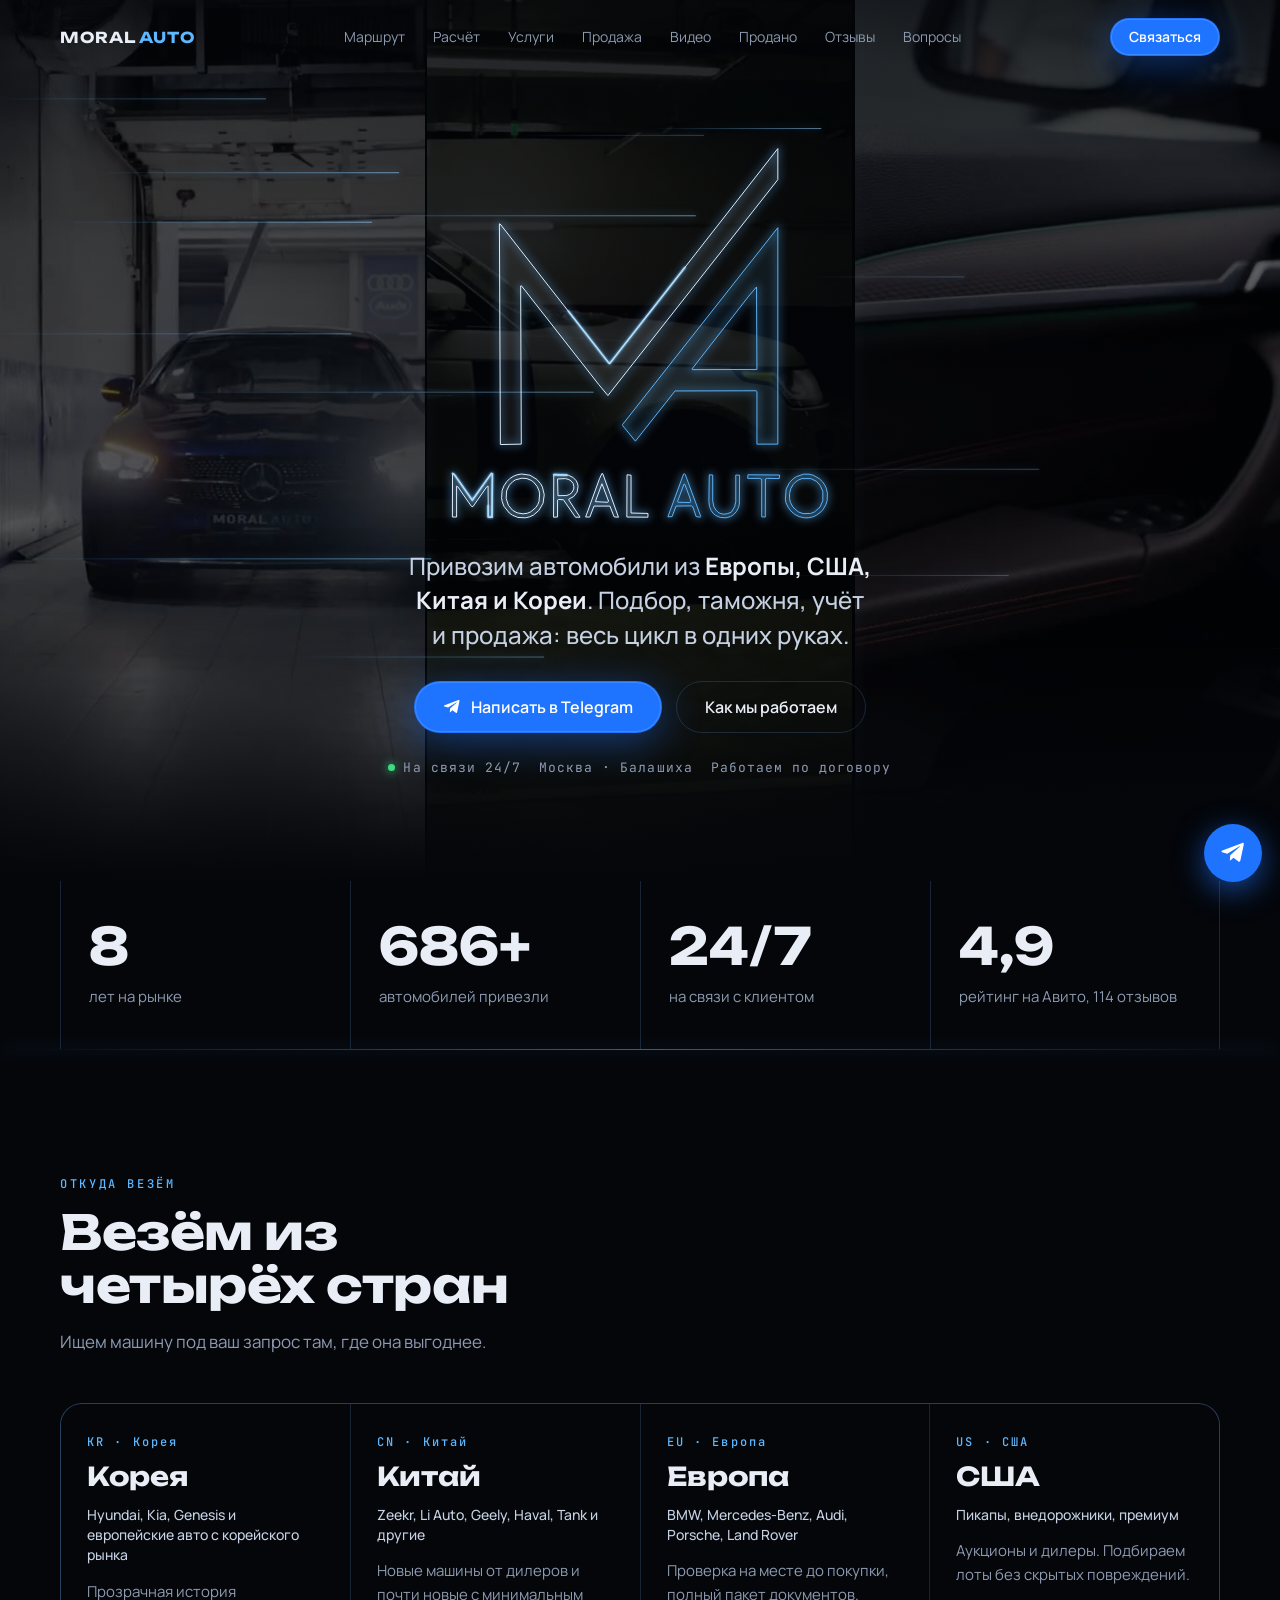
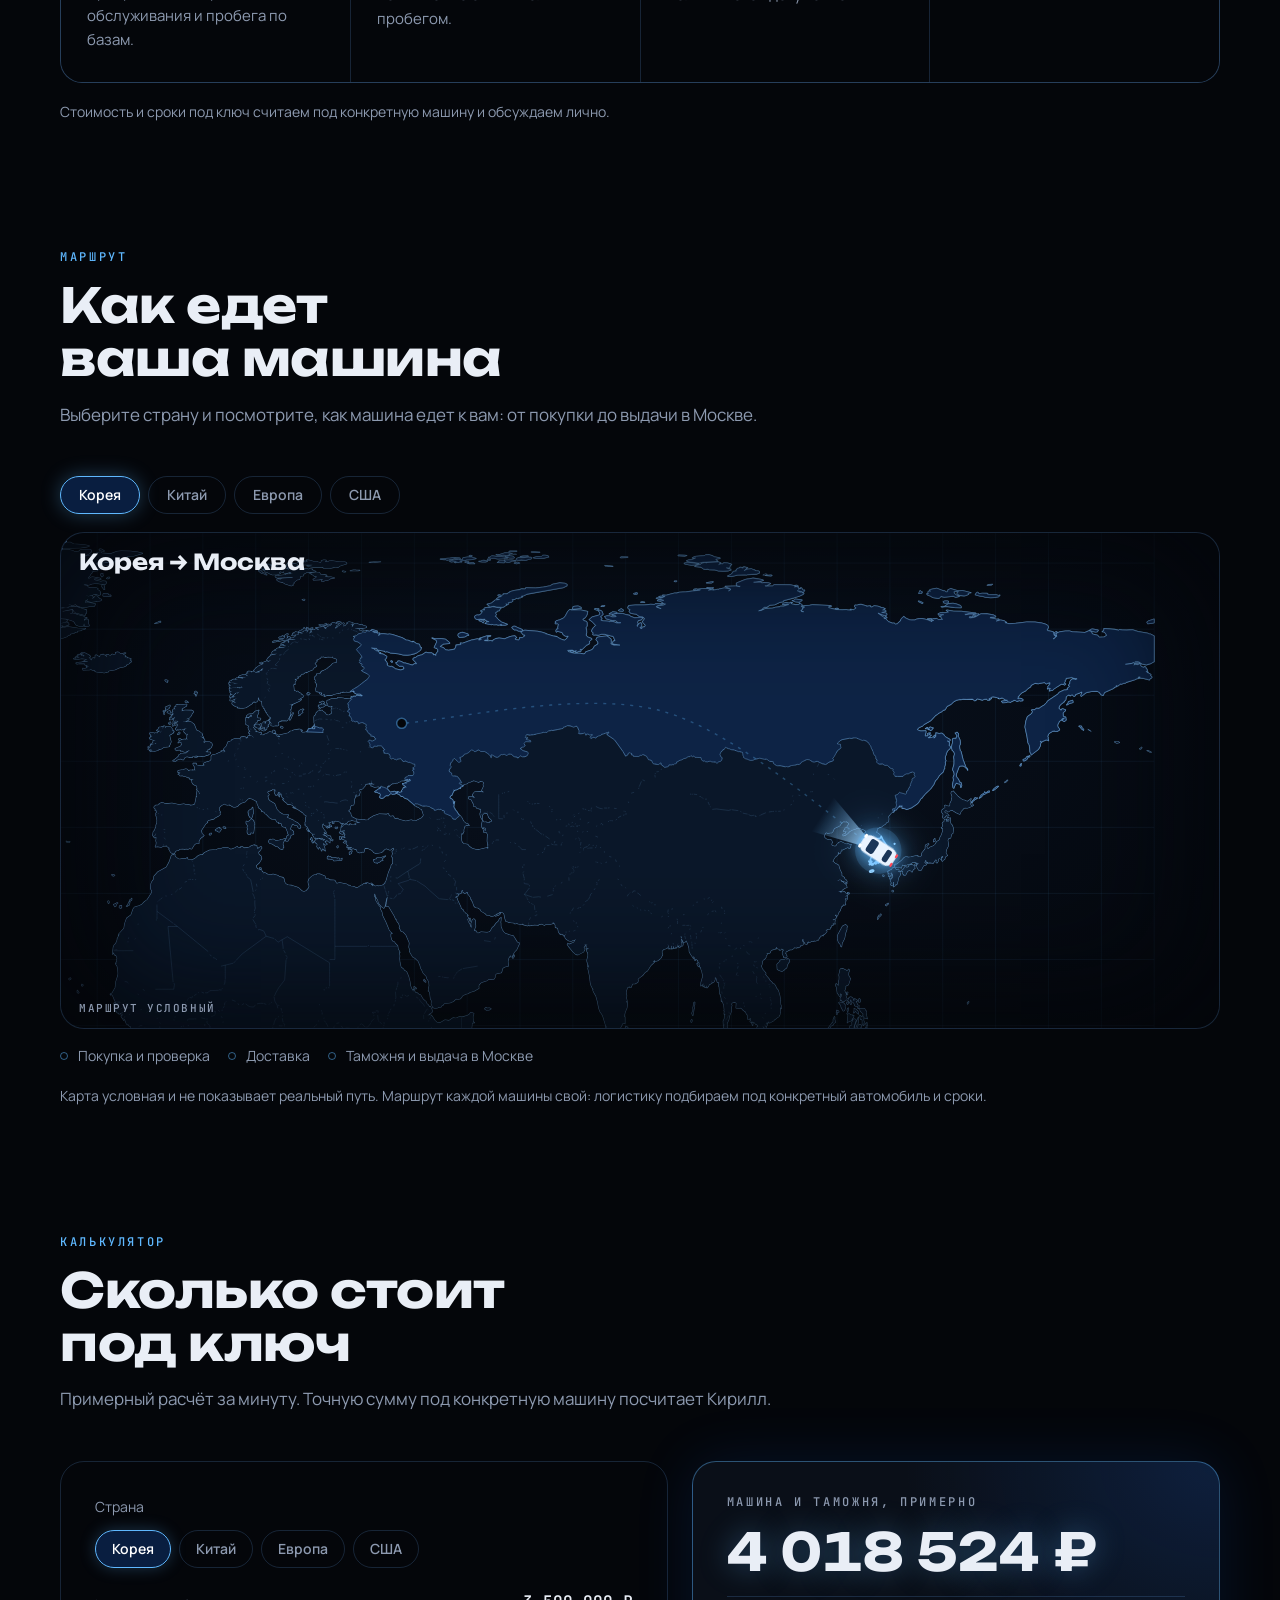
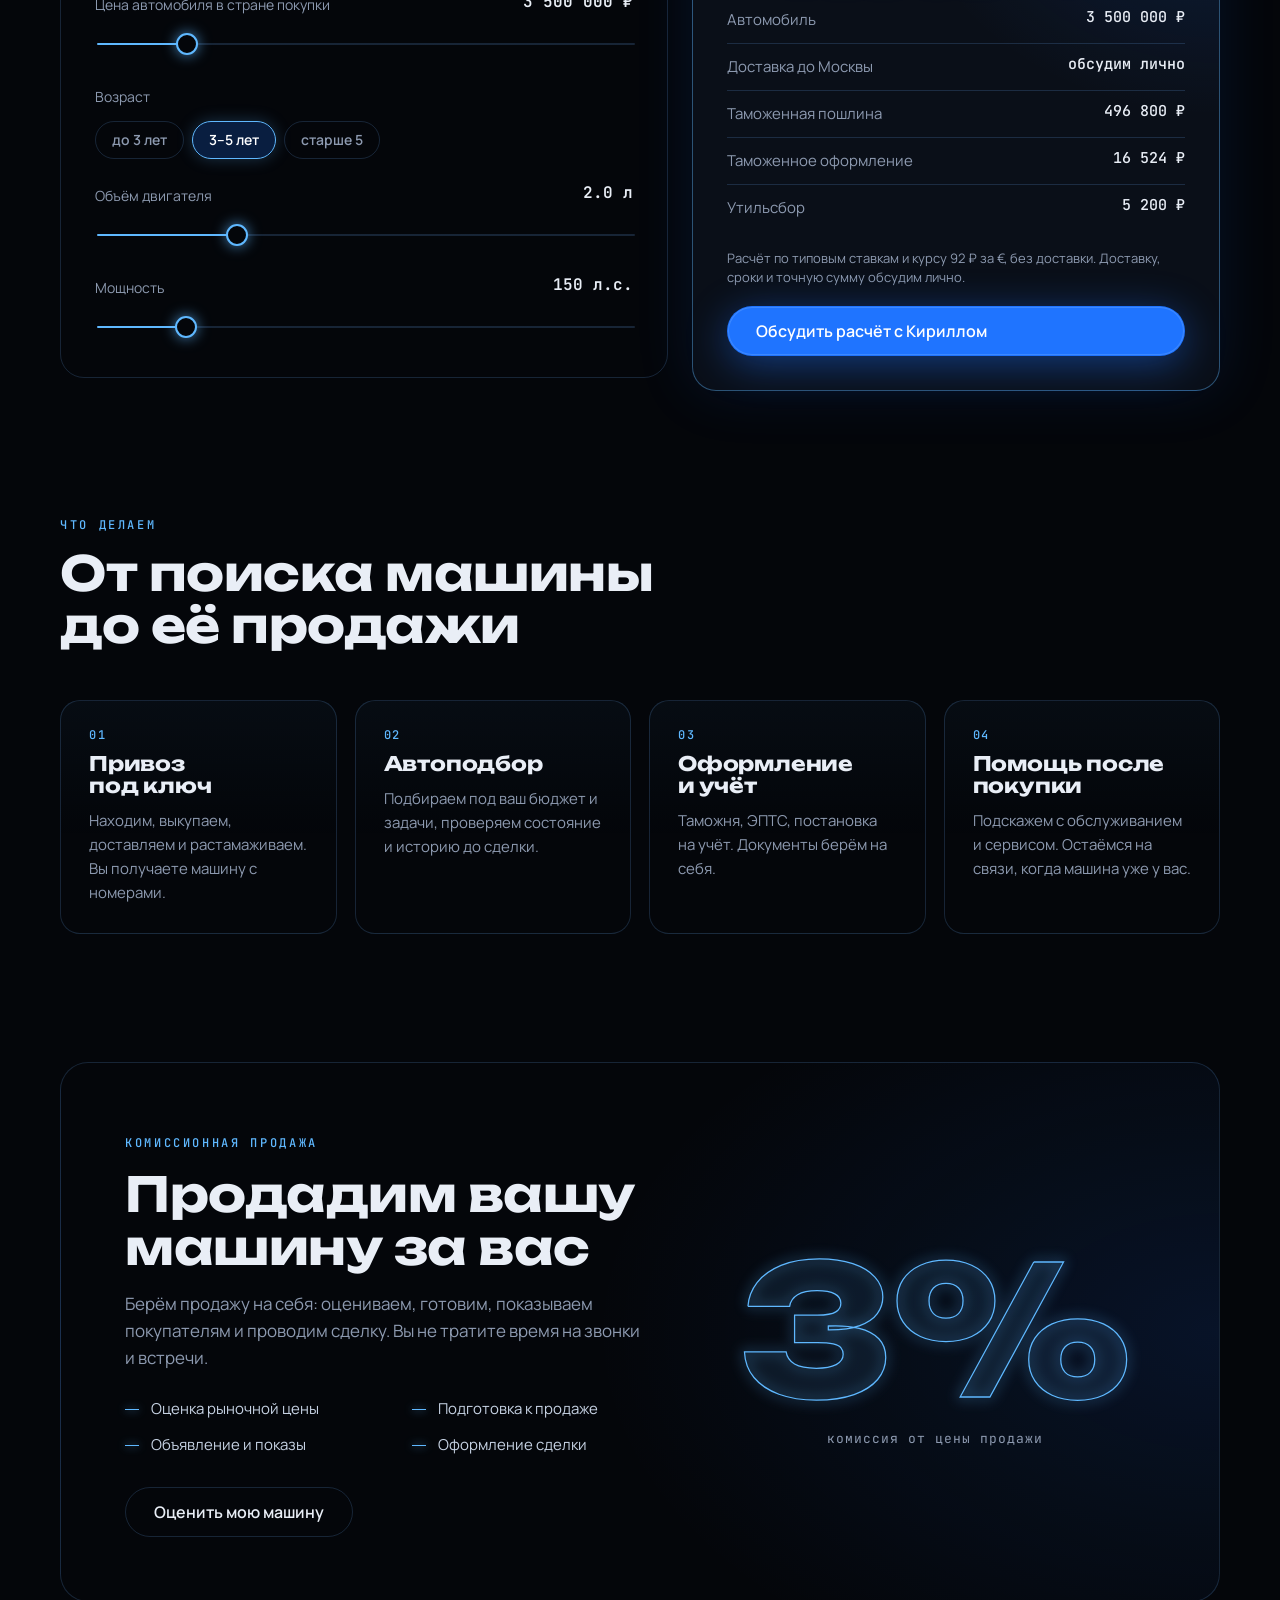
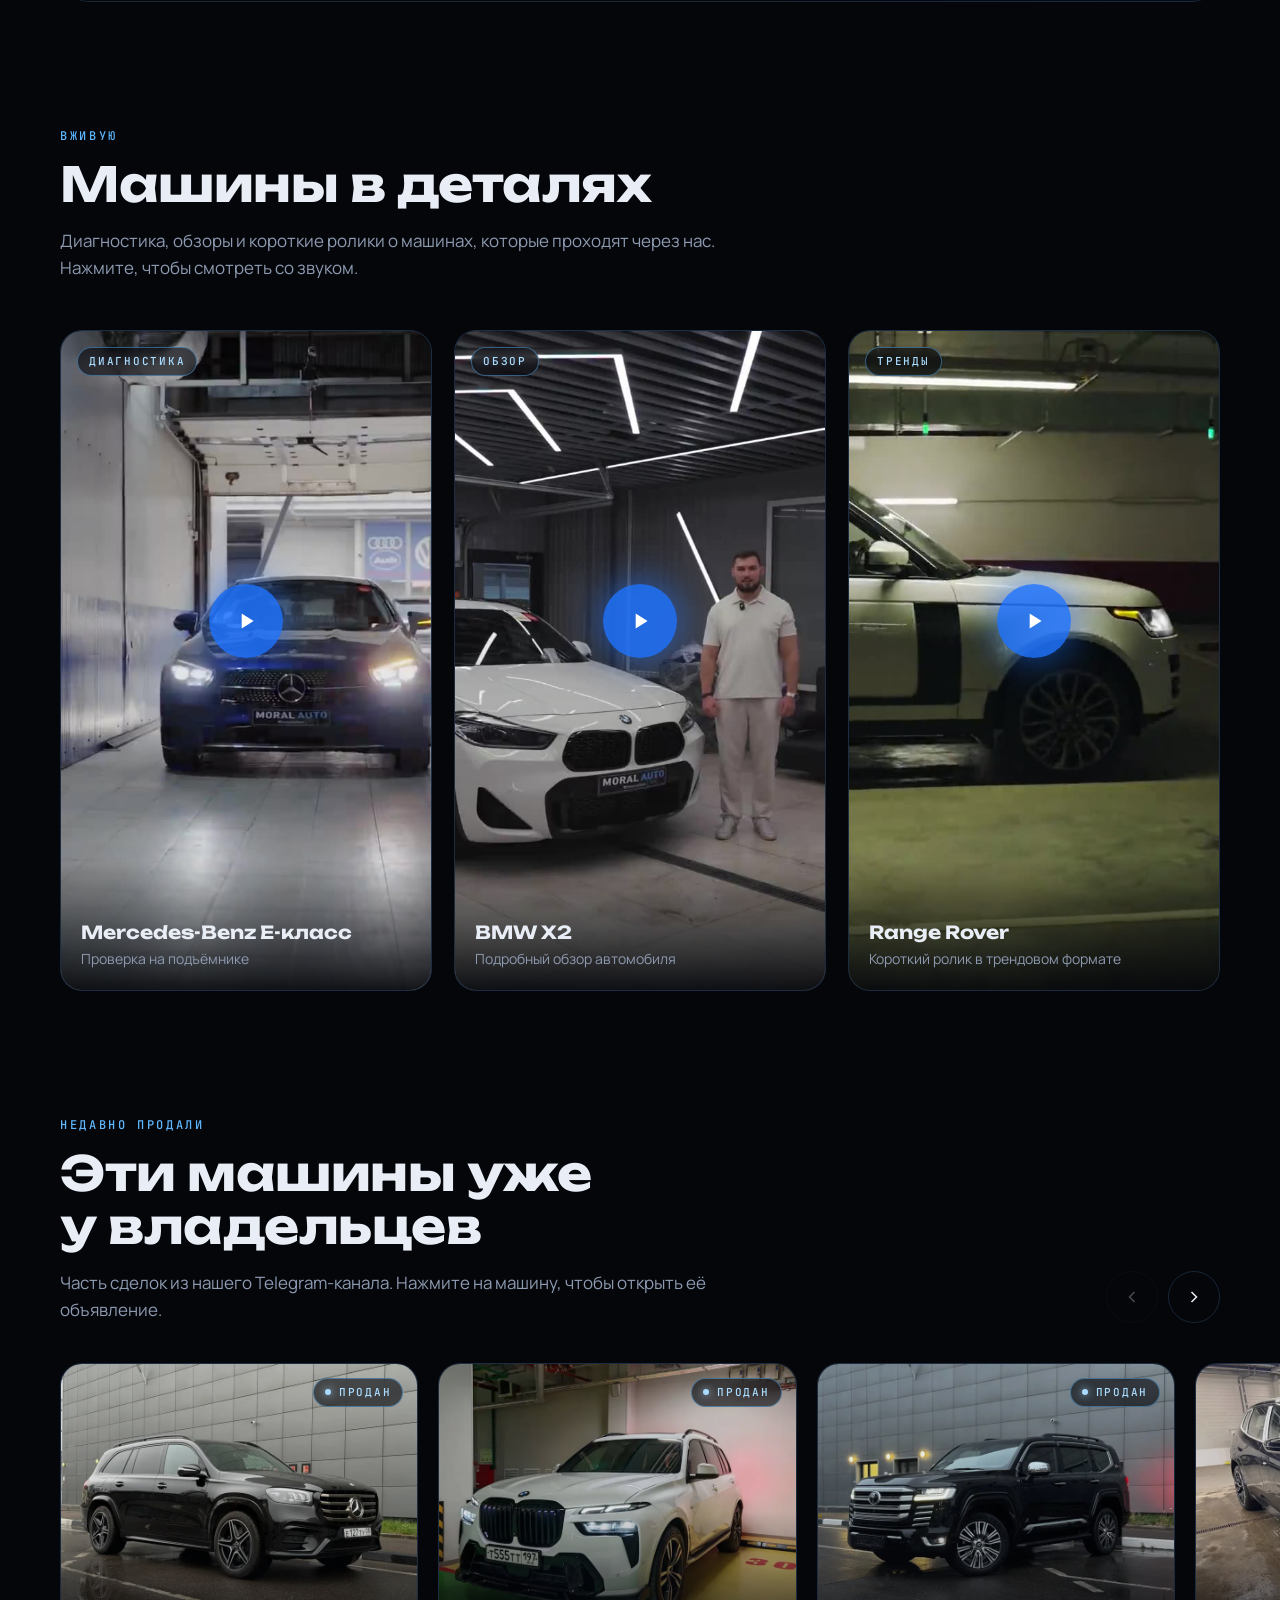
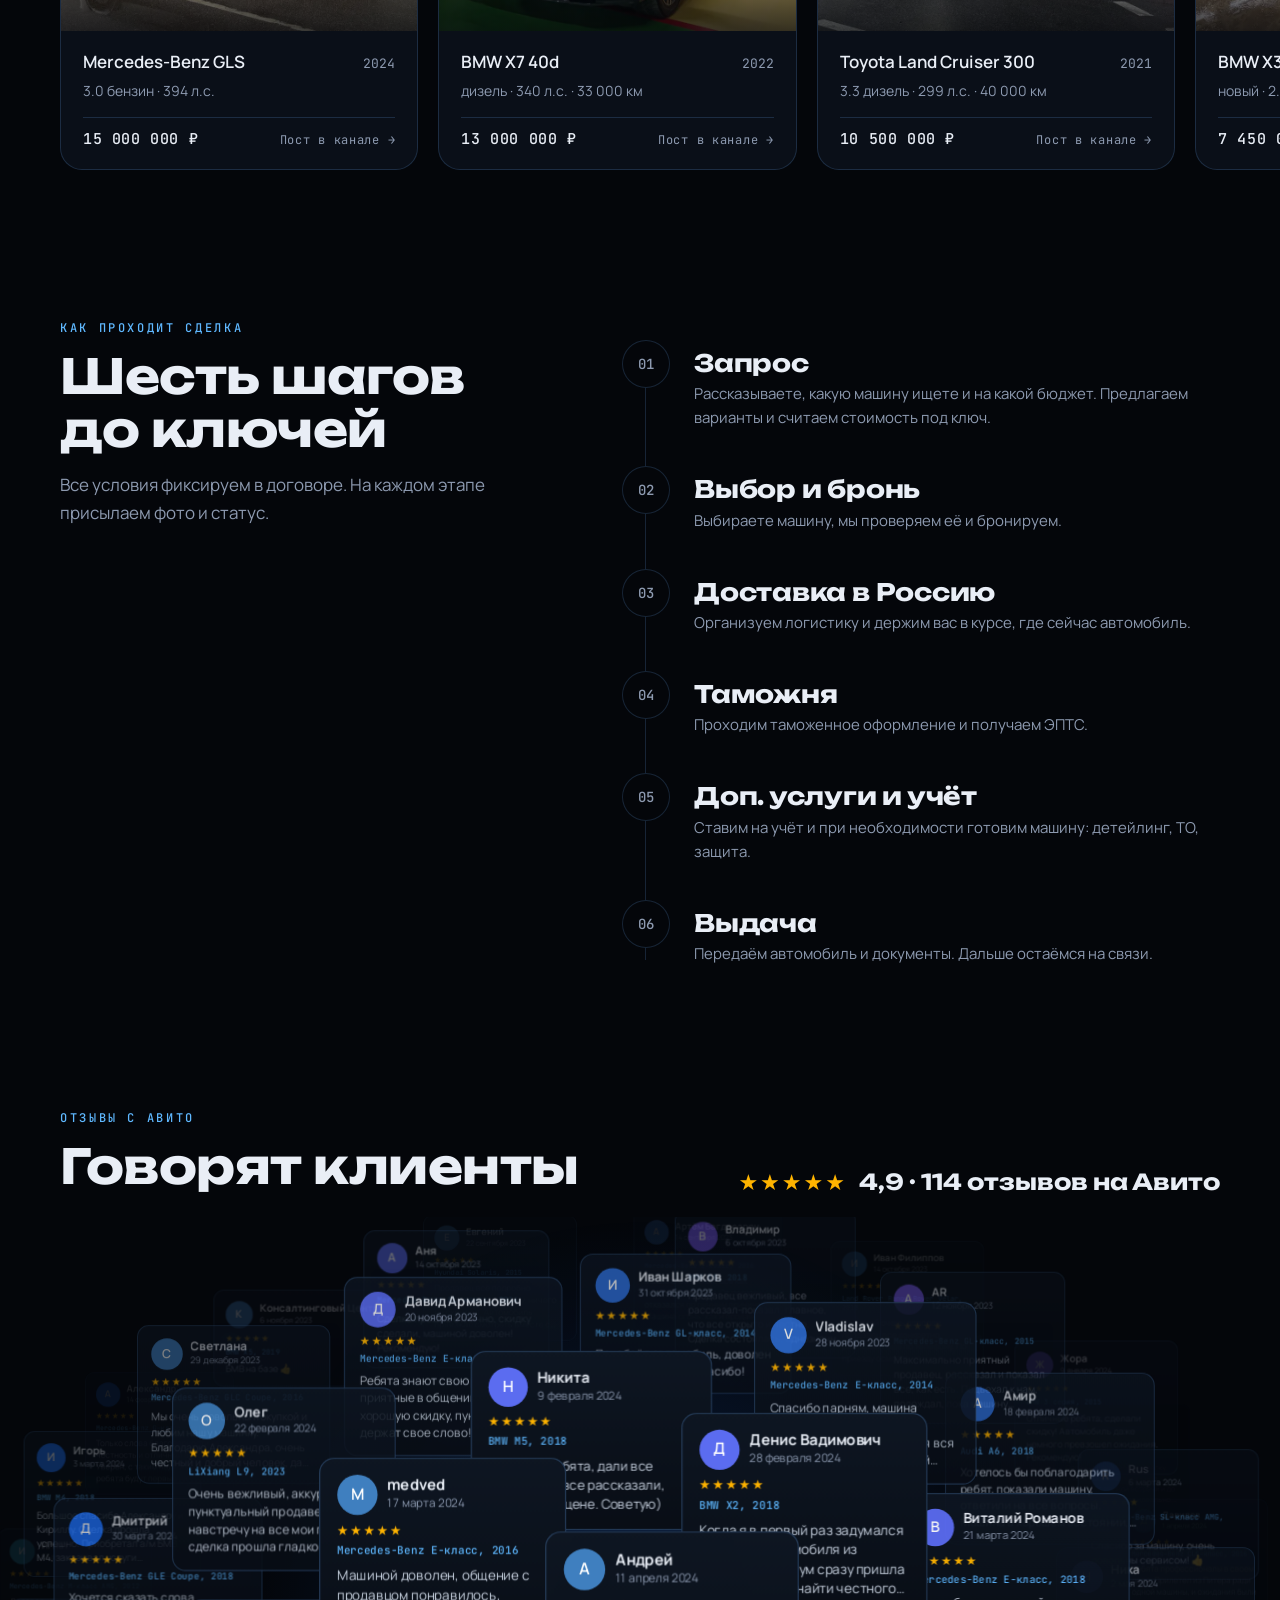
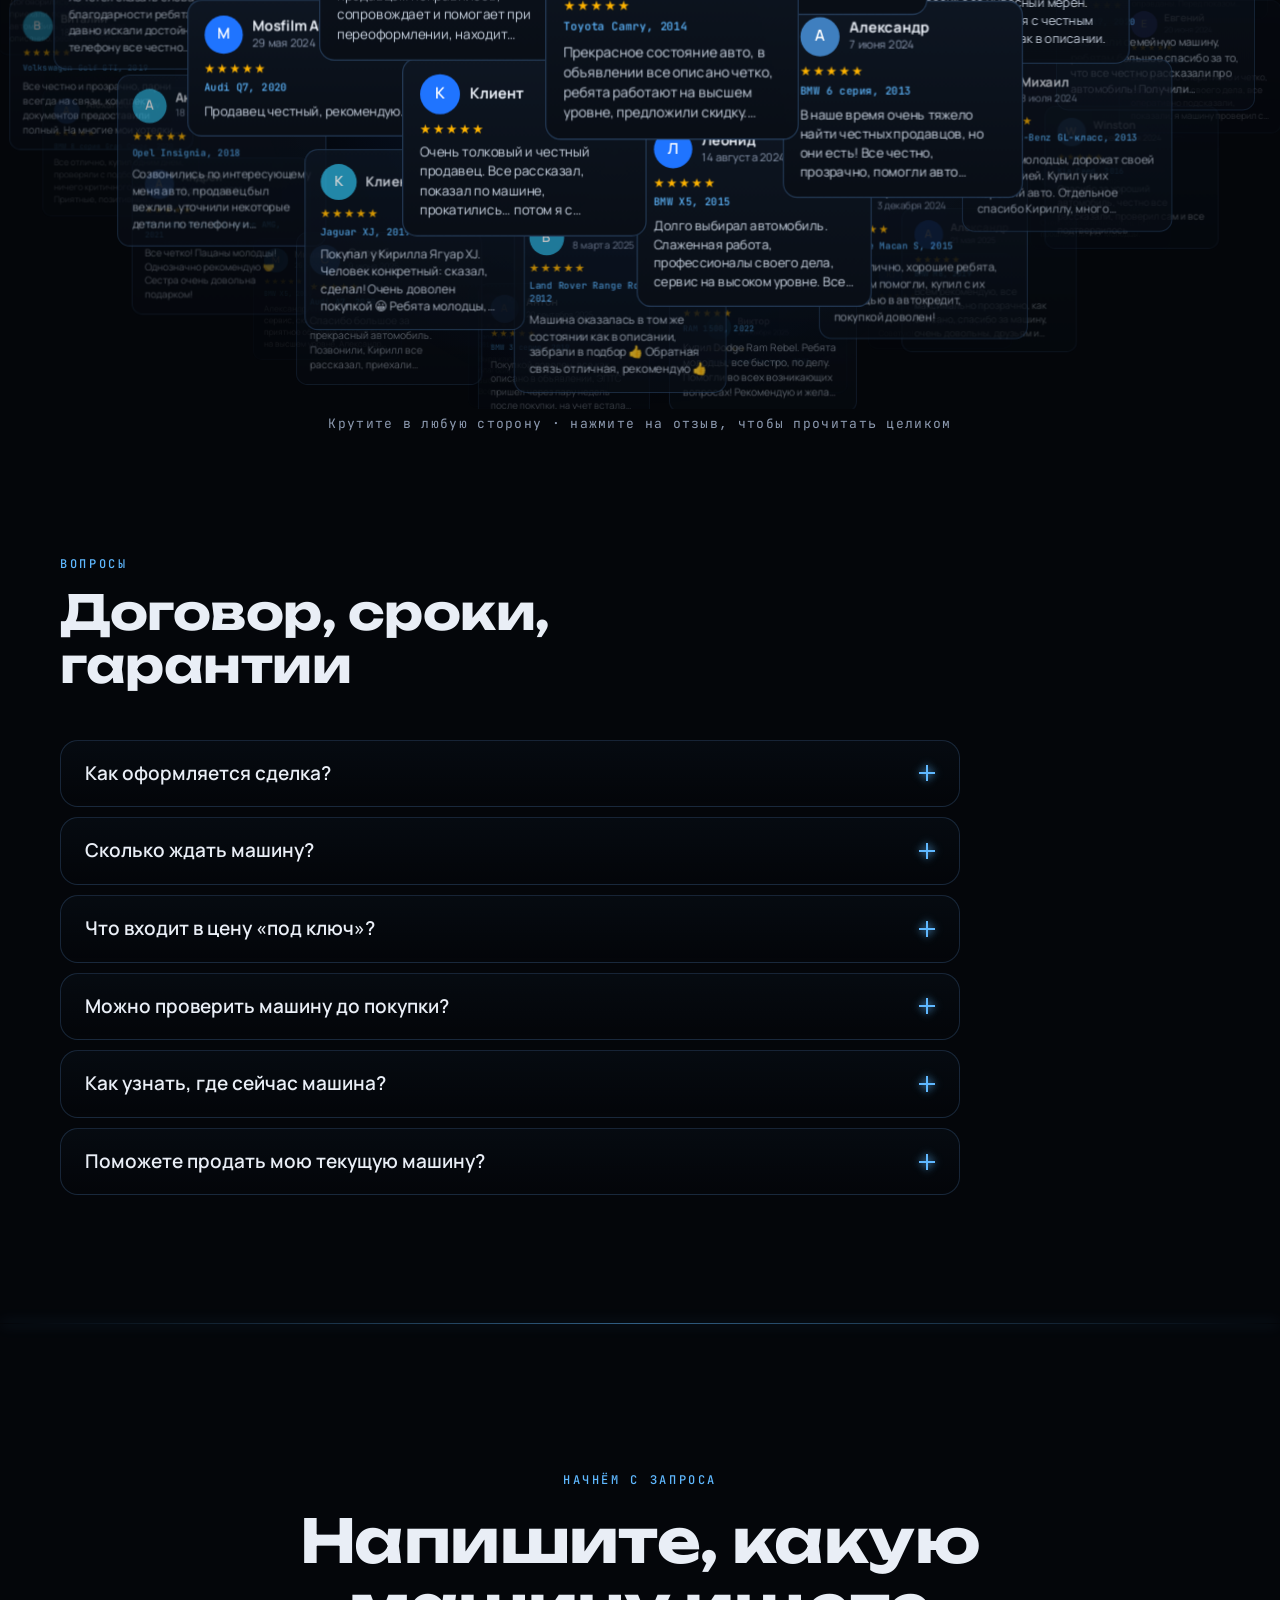
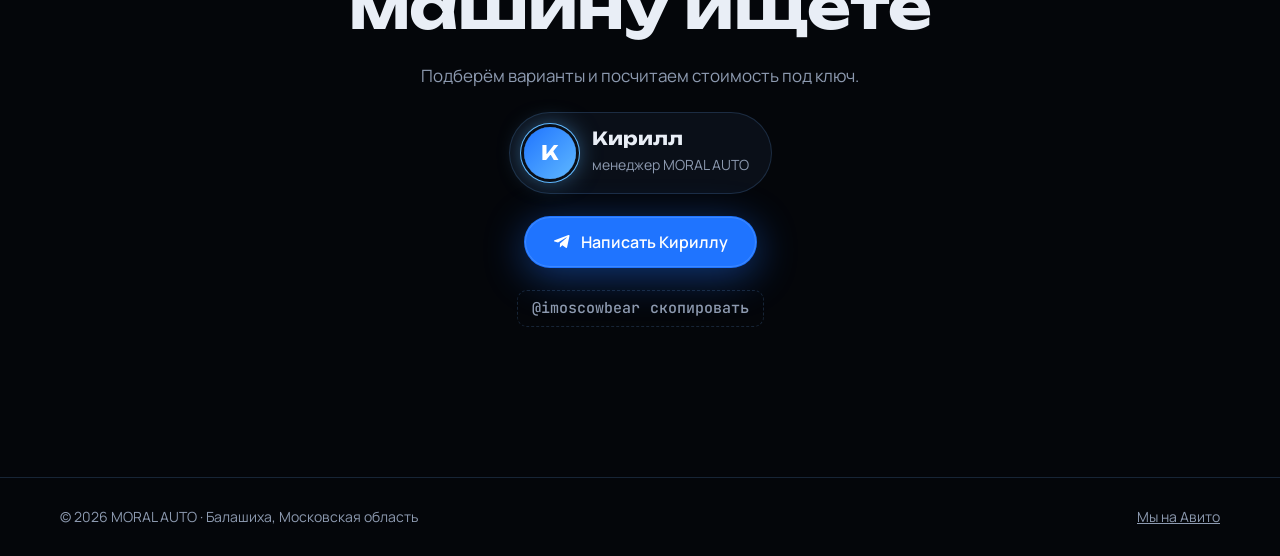
==== commit 8d7e4d08: "moral-auto: контурная карта с зумом, 21 проданная машина со ссылками на посты Co-Authored-By: Claude" ====
--- a/moral-auto/index.html
+++ b/moral-auto/index.html
@@ -145,7 +145,7 @@
 .sold-arr:disabled{opacity:.3;pointer-events:none}
 .sold-strip{display:flex;gap:20px;overflow-x:auto;scroll-snap-type:x mandatory;scrollbar-width:none;padding:6px max(var(--gut-l),calc((100vw - 1240px)/2 + var(--gut-l))) 24px;scroll-padding-inline:max(var(--gut-l),calc((100vw - 1240px)/2 + var(--gut-l)))}
 .sold-strip::-webkit-scrollbar{display:none}
-.sold-card{flex:0 0 clamp(270px,28vw,360px);scroll-snap-align:start;border:1px solid var(--line);border-radius:22px;overflow:hidden;background:var(--bg-2);transition:border-color .4s,box-shadow .4s,transform .4s}
+.sold-card{display:block;color:inherit;text-decoration:none;flex:0 0 clamp(270px,28vw,360px);scroll-snap-align:start;border:1px solid var(--line);border-radius:22px;overflow:hidden;background:var(--bg-2);transition:border-color .4s,box-shadow .4s,transform .4s}
 .sold-card:hover{border-color:rgba(95,184,255,.55);box-shadow:0 0 0 1px rgba(95,184,255,.15),0 18px 50px rgba(31,116,255,.22);transform:translateY(-4px)}
 .sold-ph{position:relative;aspect-ratio:4/3;overflow:hidden}
 .sold-ph img{width:100%;height:100%;object-fit:cover;display:block;filter:saturate(.9) brightness(.92);transition:transform .8s cubic-bezier(.2,.7,.2,1),filter .5s}
@@ -158,7 +158,9 @@
 .sold-t b{font-weight:600;font-size:17px;line-height:1.25}
 .sold-t i{font:400 13px/1 var(--mono);font-style:normal;color:var(--muted);flex:none}
 .sold-spec{color:var(--muted);font-size:14px}
-.sold-price{font:500 15px/1 var(--mono);letter-spacing:.04em;color:var(--fg);margin-top:6px;padding-top:14px;border-top:1px solid var(--line)}
+.sold-price{display:flex;justify-content:space-between;align-items:baseline;gap:10px;font:500 15px/1 var(--mono);letter-spacing:.04em;color:var(--fg);margin-top:6px;padding-top:14px;border-top:1px solid var(--line)}
+.sold-price em{font:400 12px/1 var(--mono);font-style:normal;color:var(--muted);letter-spacing:.06em;transition:color .3s}
+.sold-card:hover .sold-price em{color:var(--neon-hot)}
 .sold-more{flex:0 0 220px;scroll-snap-align:start;border:1px dashed rgba(95,184,255,.35);border-radius:22px;display:grid;place-content:center;justify-items:center;gap:16px;text-align:center;color:var(--muted);font-size:15px;line-height:1.4;transition:color .3s,border-color .3s,box-shadow .3s}
 .sold-more:hover{color:var(--neon-hot);border-color:rgba(95,184,255,.7);box-shadow:0 0 30px rgba(31,116,255,.2) inset}
 @media(max-width:760px){.sold-nav{display:none}.sold-card{flex-basis:80%}.sold-more{flex-basis:60%}}
@@ -194,15 +196,14 @@
 .tab{font:600 14px/1 var(--body);color:var(--muted);background:none;border:1px solid var(--line);border-radius:999px;padding:11px 18px;cursor:pointer;transition:color .25s,border-color .25s,background .25s,box-shadow .25s}
 .tab:hover{color:var(--fg);border-color:rgba(95,184,255,.5)}
 .tab[aria-selected="true"]{color:#fff;background:rgba(31,116,255,.22);border-color:var(--neon);box-shadow:0 0 20px rgba(95,184,255,.3)}
-.map-box{position:relative;border:1px solid var(--line);border-radius:24px;overflow:hidden;background:radial-gradient(80% 90% at 50% 40%,#0a1424,var(--bg));aspect-ratio:21/9}
+.map-box{position:relative;border:1px solid var(--line);border-radius:24px;overflow:hidden;background:radial-gradient(80% 90% at 50% 40%,#08111f,var(--bg));aspect-ratio:21/9}
+.map-box::after{content:"";position:absolute;inset:0;pointer-events:none;border-radius:inherit;box-shadow:inset 0 0 120px 30px rgba(4,6,10,.85)}
 @media(max-width:860px){.map-box{aspect-ratio:4/3}}
 #map{position:absolute;inset:0;width:100%;height:100%;display:block}
-.m-land{fill:none;stroke:#1d2c44;stroke-width:4;stroke-linecap:round}
-.m-ru{fill:none;stroke:#2a5a96;stroke-width:4;stroke-linecap:round}
-.m-fland{fill:none;stroke:#1d2c44;stroke-width:.9;stroke-linecap:round}
-.m-fru{fill:none;stroke:#2f6ab0;stroke-width:.9;stroke-linecap:round}
-.m-coarse,.m-fine{transition:opacity .9s}
-.m-fine{opacity:0}.zoomed .m-fine{opacity:1}.zoomed .m-coarse{opacity:0}
+.m-grat{fill:none;stroke:rgba(95,184,255,.07);stroke-width:1;vector-effect:non-scaling-stroke}
+.m-land{fill:#0a1729;stroke:rgba(130,195,255,.6);stroke-width:1.1;stroke-linejoin:round;vector-effect:non-scaling-stroke;paint-order:stroke}
+.m-ru{fill:rgba(31,116,255,.13);stroke:rgba(130,195,255,.35);stroke-width:1;vector-effect:non-scaling-stroke}
+.m-bord{fill:none;stroke:rgba(130,195,255,.17);stroke-width:.8;stroke-linejoin:round;vector-effect:non-scaling-stroke}
 .track{fill:none;stroke:rgba(95,184,255,.3)}
 .trail{fill:none;stroke:var(--neon);stroke-linecap:round;filter:drop-shadow(0 0 3px #5fb8ff) drop-shadow(0 0 8px rgba(95,184,255,.6))}
 .pin circle.c{fill:var(--bg);stroke:rgba(95,184,255,.45);stroke-width:1.5;transition:fill .4s,stroke .4s}
@@ -220,15 +221,14 @@
 .car-dot .lamp{fill:#fff}
 .car-dot .tail{fill:#ff4a5a}
 .car-dot .beam{fill:url(#beamG);opacity:.85}
-.m-hl{fill:none;stroke:var(--neon);stroke-width:4.4;stroke-linecap:round;opacity:0;transition:opacity .8s;filter:drop-shadow(0 0 3px rgba(95,184,255,.8))}
+.m-hl{fill:rgba(95,184,255,.16);stroke:var(--neon-hot);stroke-width:1.6;stroke-linejoin:round;vector-effect:non-scaling-stroke;opacity:0;transition:opacity .8s}
 .m-hl.on{opacity:1;animation:hlpulse 2.4s ease-in-out infinite}
 @keyframes hlpulse{50%{opacity:.55}}
-.zoomed .m-hl{opacity:0}
 .pin.arrive .ring{animation:ping .9s ease-out 3}
-.hud{position:absolute;left:18px;top:16px;right:18px;display:flex;justify-content:space-between;gap:12px;pointer-events:none;flex-wrap:wrap}
+.hud{z-index:1;position:absolute;left:18px;top:16px;right:18px;display:flex;justify-content:space-between;gap:12px;pointer-events:none;flex-wrap:wrap}
 .hud b{font:700 clamp(16px,2vw,22px)/1.2 var(--display)}
 .hud span{font:500 12px/1 var(--mono);letter-spacing:.14em;text-transform:uppercase;color:var(--neon);padding:9px 12px;border:1px solid rgba(95,184,255,.4);border-radius:999px;background:rgba(4,6,10,.6);align-self:flex-start}
-.map-flag{position:absolute;left:18px;bottom:14px;font:500 11px/1 var(--mono);letter-spacing:.14em;text-transform:uppercase;color:var(--muted);pointer-events:none}
+.map-flag{z-index:1;position:absolute;left:18px;bottom:14px;font:500 11px/1 var(--mono);letter-spacing:.14em;text-transform:uppercase;color:var(--muted);pointer-events:none}
 .legs{display:flex;flex-wrap:wrap;gap:8px 18px;margin-top:16px;list-style:none;padding:0;font-size:14px;color:var(--muted)}
 .legs li{display:flex;gap:10px;align-items:center;transition:color .4s}
 .legs li i{width:8px;height:8px;border-radius:50%;border:1px solid rgba(95,184,255,.5);transition:background .4s,box-shadow .4s}
@@ -427,10 +427,7 @@
       </div>
       <div class="map-box" id="mapBox">
         <svg id="map" viewBox="0 0 2760 750" preserveAspectRatio="xMidYMid slice" aria-hidden="true"><defs><linearGradient id="beamG" x1="0" x2="1"><stop offset="0" stop-color="#bfe3ff" stop-opacity=".9"/><stop offset="1" stop-color="#5fb8ff" stop-opacity="0"/></linearGradient></defs>
-          <g class="m-coarse"><path class="m-land" d="M40 0h0M50 0h0M60 0h0M70 0h0M80 0h0M90 0h0M100 0h0M110 0h0M300 0h0M330 0h0M340 0h0M350 0h0M720 0h0M730 0h0M740 0h0M750 0h0M760 0h0M770 0h0M780 0h0M790 0h0M800 0h0M810 0h0M820 0h0M830 0h0M840 0h0M850 0h0M860 0h0M870 0h0M880 0h0M890 0h0M900 0h0M910 0h0M920 0h0M930 0h0M940 0h0M950 0h0M960 0h0M970 0h0M980 0h0M990 0h0M1000 0h0M1010 0h0M1020 0h0M1030 0h0M1040 0h0M1050 0h0M40 12.5h0M50 12.5h0M60 12.5h0M70 12.5h0M80 12.5h0M90 12.5h0M100 12.5h0M120 12.5h0M130 12.5h0M200 12.5h0M210 12.5h0M220 12.5h0M260 12.5h0M280 12.5h0M290 12.5h0M300 12.5h0M310 12.5h0M330 12.5h0M340 12.5h0M350 12.5h0M360 12.5h0M390 12.5h0M400 12.5h0M410 12.5h0M430 12.5h0M440 12.5h0M450 12.5h0M460 12.5h0M470 12.5h0M480 12.5h0M490 12.5h0M500 12.5h0M510 12.5h0M730 12.5h0M740 12.5h0M750 12.5h0M760 12.5h0M770 12.5h0M780 12.5h0M790 12.5h0M800 12.5h0M810 12.5h0M820 12.5h0M830 12.5h0M840 12.5h0M850 12.5h0M860 12.5h0M870 12.5h0M880 12.5h0M890 12.5h0M900 12.5h0M910 12.5h0M920 12.5h0M930 12.5h0M940 12.5h0M950 12.5h0M960 12.5h0M970 12.5h0M980 12.5h0M990 12.5h0M1000 12.5h0M1010 12.5h0M1020 12.5h0M1040 12.5h0M1050 12.5h0M30 25h0M40 25h0M50 25h0M60 25h0M70 25h0M100 25h0M110 25h0M120 25h0M130 25h0M140 25h0M150 25h0M160 25h0M170 25h0M180 25h0M190 25h0M210 25h0M220 25h0M230 25h0M280 25h0M290 25h0M300 25h0M310 25h0M390 25h0M400 25h0M410 25h0M430 25h0M440 25h0M450 25h0M460 25h0M470 25h0M480 25h0M490 25h0M500 25h0M510 25h0M520 25h0M530 25h0M730 25h0M740 25h0M750 25h0M760 25h0M770 25h0M780 25h0M790 25h0M800 25h0M810 25h0M820 25h0M830 25h0M840 25h0M850 25h0M860 25h0M870 25h0M880 25h0M890 25h0M900 25h0M910 25h0M920 25h0M930 25h0M940 25h0M950 25h0M960 25h0M970 25h0M980 25h0M990 25h0M1000 25h0M1010 25h0M1020 25h0M1030 25h0M1040 25h0M1050 25h0M0 50h0M10 50h0M110 50h0M120 50h0M130 50h0M140 50h0M150 50h0M160 50h0M170 50h0M180 50h0M190 50h0M200 50h0M210 50h0M220 50h0M230 50h0M240 50h0M250 50h0M260 50h0M270 50h0M320 50h0M330 50h0M340 50h0M350 50h0M440 50h0M450 50h0M460 50h0M480 50h0M490 50h0M510 50h0M520 50h0M530 50h0M540 50h0M550 50h0M560 50h0M570 50h0M580 50h0M590 50h0M600 50h0M740 50h0M750 50h0M780 50h0M790 50h0M800 50h0M810 50h0M820 50h0M830 50h0M840 50h0M850 50h0M860 50h0M870 50h0M880 50h0M890 50h0M900 50h0M910 50h0M920 50h0M930 50h0M940 50h0M950 50h0M960 50h0M970 50h0M980 50h0M990 50h0M1000 50h0M1010 50h0M1020 50h0M1030 50h0M1040 50h0M1050 50h0M1470 50h0M1500 50h0M1510 50h0M1520 50h0M1530 50h0M1540 50h0M1550 50h0M1560 50h0M1570 50h0M0 62.5h0M10 62.5h0M20 62.5h0M30 62.5h0M40 62.5h0M50 62.5h0M60 62.5h0M70 62.5h0M80 62.5h0M90 62.5h0M100 62.5h0M150 62.5h0M160 62.5h0M170 62.5h0M180 62.5h0M190 62.5h0M200 62.5h0M230 62.5h0M240 62.5h0M250 62.5h0M260 62.5h0M290 62.5h0M300 62.5h0M310 62.5h0M320 62.5h0M340 62.5h0M350 62.5h0M360 62.5h0M370 62.5h0M390 62.5h0M440 62.5h0M450 62.5h0M460 62.5h0M490 62.5h0M520 62.5h0M530 62.5h0M540 62.5h0M550 62.5h0M560 62.5h0M570 62.5h0M580 62.5h0M590 62.5h0M600 62.5h0M770 62.5h0M780 62.5h0M790 62.5h0M800 62.5h0M810 62.5h0M820 62.5h0M830 62.5h0M840 62.5h0M850 62.5h0M860 62.5h0M870 62.5h0M880 62.5h0M890 62.5h0M900 62.5h0M910 62.5h0M920 62.5h0M930 62.5h0M940 62.5h0M950 62.5h0M960 62.5h0M970 62.5h0M980 62.5h0M990 62.5h0M1000 62.5h0M1010 62.5h0M1020 62.5h0M1460 62.5h0M1470 62.5h0M1480 62.5h0M1490 62.5h0M1500 62.5h0M1510 62.5h0M1520 62.5h0M1530 62.5h0M1540 62.5h0M1550 62.5h0M1560 62.5h0M0 75h0M10 75h0M20 75h0M30 75h0M40 75h0M50 75h0M60 75h0M70 75h0M80 75h0M90 75h0M100 75h0M110 75h0M120 75h0M210 75h0M220 75h0M230 75h0M240 75h0M300 75h0M310 75h0M330 75h0M340 75h0M350 75h0M360 75h0M370 75h0M380 75h0M390 75h0M420 75h0M430 75h0M440 75h0M450 75h0M510 75h0M520 75h0M540 75h0M560 75h0M570 75h0M580 75h0M590 75h0M600 75h0M610 75h0M620 75h0M630 75h0M750 75h0M760 75h0M770 75h0M780 75h0M790 75h0M800 75h0M810 75h0M820 75h0M830 75h0M840 75h0M850 75h0M860 75h0M870 75h0M880 75h0M890 75h0M900 75h0M910 75h0M920 75h0M930 75h0M940 75h0M950 75h0M1410 75h0M1440 75h0M1450 75h0M1460 75h0M1470 75h0M1480 75h0M1490 75h0M1500 75h0M1510 75h0M1520 75h0M1530 75h0M1540 75h0M1550 75h0M1560 75h0M1570 75h0M0 87.5h0M10 87.5h0M20 87.5h0M30 87.5h0M40 87.5h0M50 87.5h0M60 87.5h0M70 87.5h0M80 87.5h0M90 87.5h0M100 87.5h0M110 87.5h0M120 87.5h0M130 87.5h0M140 87.5h0M150 87.5h0M160 87.5h0M170 87.5h0M180 87.5h0M190 87.5h0M210 87.5h0M220 87.5h0M230 87.5h0M240 87.5h0M250 87.5h0M260 87.5h0M270 87.5h0M280 87.5h0M290 87.5h0M300 87.5h0M310 87.5h0M330 87.5h0M340 87.5h0M350 87.5h0M360 87.5h0M370 87.5h0M380 87.5h0M390 87.5h0M400 87.5h0M410 87.5h0M420 87.5h0M430 87.5h0M440 87.5h0M450 87.5h0M460 87.5h0M560 87.5h0M570 87.5h0M580 87.5h0M590 87.5h0M600 87.5h0M610 87.5h0M620 87.5h0M630 87.5h0M640 87.5h0M660 87.5h0M750 87.5h0M760 87.5h0M770 87.5h0M780 87.5h0M790 87.5h0M800 87.5h0M810 87.5h0M820 87.5h0M830 87.5h0M840 87.5h0M850 87.5h0M860 87.5h0M870 87.5h0M880 87.5h0M890 87.5h0M900 87.5h0M910 87.5h0M920 87.5h0M930 87.5h0M940 87.5h0M1420 87.5h0M1430 87.5h0M1440 87.5h0M1450 87.5h0M1460 87.5h0M1470 87.5h0M1480 87.5h0M1490 87.5h0M1500 87.5h0M1510 87.5h0M1520 87.5h0M1530 87.5h0M1540 87.5h0M1550 87.5h0M1560 87.5h0M1570 87.5h0M0 100h0M10 100h0M20 100h0M30 100h0M40 100h0M50 100h0M60 100h0M70 100h0M80 100h0M90 100h0M100 100h0M110 100h0M120 100h0M130 100h0M140 100h0M150 100h0M160 100h0M170 100h0M180 100h0M190 100h0M200 100h0M210 100h0M220 100h0M230 100h0M240 100h0M250 100h0M260 100h0M270 100h0M280 100h0M290 100h0M300 100h0M310 100h0M320 100h0M330 100h0M340 100h0M350 100h0M360 100h0M370 100h0M380 100h0M390 100h0M400 100h0M410 100h0M430 100h0M440 100h0M540 100h0M550 100h0M560 100h0M570 100h0M580 100h0M590 100h0M640 100h0M650 100h0M750 100h0M760 100h0M770 100h0M780 100h0M790 100h0M800 100h0M810 100h0M820 100h0M830 100h0M840 100h0M850 100h0M860 100h0M870 100h0M880 100h0M890 100h0M910 100h0M1060 100h0M1080 100h0M1090 100h0M1100 100h0M1110 100h0M1120 100h0M1130 100h0M1410 100h0M1420 100h0M1430 100h0M1440 100h0M1450 100h0M1460 100h0M1470 100h0M1480 100h0M1490 100h0M1500 100h0M1510 100h0M1520 100h0M1530 100h0M1540 100h0M1550 100h0M1560 100h0M1570 100h0M0 112.5h0M10 112.5h0M20 112.5h0M30 112.5h0M40 112.5h0M50 112.5h0M60 112.5h0M70 112.5h0M80 112.5h0M90 112.5h0M100 112.5h0M110 112.5h0M120 112.5h0M130 112.5h0M140 112.5h0M150 112.5h0M160 112.5h0M170 112.5h0M180 112.5h0M190 112.5h0M200 112.5h0M210 112.5h0M220 112.5h0M230 112.5h0M240 112.5h0M250 112.5h0M260 112.5h0M270 112.5h0M280 112.5h0M290 112.5h0M300 112.5h0M310 112.5h0M320 112.5h0M330 112.5h0M340 112.5h0M350 112.5h0M360 112.5h0M370 112.5h0M380 112.5h0M390 112.5h0M400 112.5h0M420 112.5h0M430 112.5h0M440 112.5h0M500 112.5h0M510 112.5h0M520 112.5h0M530 112.5h0M540 112.5h0M550 112.5h0M560 112.5h0M570 112.5h0M580 112.5h0M590 112.5h0M600 112.5h0M610 112.5h0M760 112.5h0M770 112.5h0M780 112.5h0M790 112.5h0M800 112.5h0M810 112.5h0M820 112.5h0M830 112.5h0M840 112.5h0M850 112.5h0M860 112.5h0M1060 112.5h0M1070 112.5h0M1080 112.5h0M1090 112.5h0M1100 112.5h0M1110 112.5h0M1120 112.5h0M1130 112.5h0M1140 112.5h0M1400 112.5h0M1410 112.5h0M1420 112.5h0M1430 112.5h0M1440 112.5h0M1450 112.5h0M0 125h0M10 125h0M20 125h0M30 125h0M40 125h0M50 125h0M60 125h0M70 125h0M80 125h0M90 125h0M100 125h0M110 125h0M120 125h0M130 125h0M140 125h0M150 125h0M160 125h0M170 125h0M180 125h0M190 125h0M200 125h0M210 125h0M220 125h0M230 125h0M240 125h0M250 125h0M260 125h0M270 125h0M280 125h0M290 125h0M300 125h0M310 125h0M320 125h0M330 125h0M340 125h0M350 125h0M360 125h0M370 125h0M380 125h0M420 125h0M430 125h0M440 125h0M460 125h0M470 125h0M560 125h0M570 125h0M580 125h0M590 125h0M600 125h0M610 125h0M620 125h0M630 125h0M770 125h0M780 125h0M790 125h0M800 125h0M810 125h0M820 125h0M830 125h0M840 125h0M850 125h0M860 125h0M870 125h0M1060 125h0M1070 125h0M1080 125h0M1090 125h0M1100 125h0M1110 125h0M1380 125h0M1390 125h0M1400 125h0M1410 125h0M1420 125h0M1430 125h0M1440 125h0M1450 125h0M0 137.5h0M10 137.5h0M20 137.5h0M30 137.5h0M40 137.5h0M50 137.5h0M60 137.5h0M70 137.5h0M80 137.5h0M90 137.5h0M100 137.5h0M110 137.5h0M120 137.5h0M130 137.5h0M140 137.5h0M150 137.5h0M160 137.5h0M170 137.5h0M180 137.5h0M190 137.5h0M200 137.5h0M210 137.5h0M220 137.5h0M230 137.5h0M240 137.5h0M250 137.5h0M260 137.5h0M270 137.5h0M280 137.5h0M290 137.5h0M300 137.5h0M310 137.5h0M320 137.5h0M330 137.5h0M340 137.5h0M350 137.5h0M360 137.5h0M370 137.5h0M570 137.5h0M580 137.5h0M590 137.5h0M600 137.5h0M630 137.5h0M780 137.5h0M790 137.5h0M800 137.5h0M810 137.5h0M820 137.5h0M830 137.5h0M840 137.5h0M850 137.5h0M860 137.5h0M1360 137.5h0M1370 137.5h0M1380 137.5h0M1390 137.5h0M1400 137.5h0M1410 137.5h0M1420 137.5h0M1430 137.5h0M1440 137.5h0M1450 137.5h0M0 150h0M10 150h0M20 150h0M30 150h0M40 150h0M50 150h0M60 150h0M70 150h0M80 150h0M90 150h0M100 150h0M110 150h0M120 150h0M130 150h0M140 150h0M150 150h0M160 150h0M170 150h0M180 150h0M190 150h0M200 150h0M210 150h0M220 150h0M230 150h0M240 150h0M250 150h0M260 150h0M270 150h0M280 150h0M290 150h0M300 150h0M310 150h0M320 150h0M330 150h0M340 150h0M480 150h0M500 150h0M510 150h0M520 150h0M530 150h0M540 150h0M550 150h0M790 150h0M800 150h0M810 150h0M820 150h0M830 150h0M840 150h0M850 150h0M1340 150h0M1350 150h0M1360 150h0M1370 150h0M1380 150h0M1390 150h0M1400 150h0M1410 150h0M1420 150h0M1430 150h0M1440 150h0M1450 150h0M0 162.5h0M10 162.5h0M20 162.5h0M30 162.5h0M40 162.5h0M50 162.5h0M60 162.5h0M70 162.5h0M80 162.5h0M90 162.5h0M100 162.5h0M110 162.5h0M120 162.5h0M130 162.5h0M140 162.5h0M150 162.5h0M160 162.5h0M170 162.5h0M180 162.5h0M190 162.5h0M200 162.5h0M210 162.5h0M220 162.5h0M230 162.5h0M240 162.5h0M250 162.5h0M260 162.5h0M270 162.5h0M280 162.5h0M290 162.5h0M300 162.5h0M310 162.5h0M320 162.5h0M330 162.5h0M510 162.5h0M520 162.5h0M530 162.5h0M540 162.5h0M550 162.5h0M560 162.5h0M570 162.5h0M810 162.5h0M830 162.5h0M840 162.5h0M850 162.5h0M1340 162.5h0M1360 162.5h0M1370 162.5h0M1380 162.5h0M1390 162.5h0M1400 162.5h0M1410 162.5h0M1420 162.5h0M1430 162.5h0M1440 162.5h0M1450 162.5h0M0 175h0M10 175h0M20 175h0M30 175h0M40 175h0M50 175h0M60 175h0M70 175h0M80 175h0M90 175h0M100 175h0M110 175h0M120 175h0M130 175h0M140 175h0M150 175h0M160 175h0M170 175h0M180 175h0M190 175h0M200 175h0M210 175h0M220 175h0M230 175h0M240 175h0M250 175h0M260 175h0M270 175h0M280 175h0M290 175h0M300 175h0M310 175h0M320 175h0M330 175h0M510 175h0M520 175h0M530 175h0M540 175h0M550 175h0M560 175h0M570 175h0M630 175h0M840 175h0M1340 175h0M1350 175h0M1360 175h0M1370 175h0M1380 175h0M1390 175h0M1400 175h0M1410 175h0M1420 175h0M1430 175h0M1440 175h0M1450 175h0M0 187.5h0M10 187.5h0M20 187.5h0M30 187.5h0M40 187.5h0M50 187.5h0M60 187.5h0M70 187.5h0M80 187.5h0M90 187.5h0M100 187.5h0M110 187.5h0M120 187.5h0M130 187.5h0M140 187.5h0M150 187.5h0M160 187.5h0M170 187.5h0M180 187.5h0M190 187.5h0M200 187.5h0M210 187.5h0M220 187.5h0M230 187.5h0M240 187.5h0M250 187.5h0M260 187.5h0M270 187.5h0M280 187.5h0M290 187.5h0M300 187.5h0M310 187.5h0M320 187.5h0M330 187.5h0M500 187.5h0M510 187.5h0M520 187.5h0M530 187.5h0M540 187.5h0M550 187.5h0M560 187.5h0M570 187.5h0M580 187.5h0M630 187.5h0M640 187.5h0M1250 187.5h0M1340 187.5h0M1350 187.5h0M1360 187.5h0M1370 187.5h0M1380 187.5h0M1400 187.5h0M1410 187.5h0M1420 187.5h0M1430 187.5h0M1440 187.5h0M1450 187.5h0M0 200h0M10 200h0M20 200h0M30 200h0M40 200h0M50 200h0M60 200h0M70 200h0M80 200h0M90 200h0M100 200h0M110 200h0M120 200h0M130 200h0M140 200h0M150 200h0M160 200h0M170 200h0M180 200h0M190 200h0M200 200h0M210 200h0M220 200h0M230 200h0M240 200h0M250 200h0M260 200h0M270 200h0M280 200h0M290 200h0M300 200h0M310 200h0M320 200h0M330 200h0M340 200h0M350 200h0M510 200h0M520 200h0M530 200h0M540 200h0M550 200h0M560 200h0M570 200h0M580 200h0M590 200h0M600 200h0M610 200h0M620 200h0M630 200h0M640 200h0M650 200h0M1210 200h0M1230 200h0M1240 200h0M1400 200h0M1410 200h0M1420 200h0M1430 200h0M1440 200h0M0 212.5h0M10 212.5h0M20 212.5h0M30 212.5h0M40 212.5h0M50 212.5h0M60 212.5h0M70 212.5h0M80 212.5h0M90 212.5h0M100 212.5h0M110 212.5h0M120 212.5h0M130 212.5h0M140 212.5h0M150 212.5h0M160 212.5h0M170 212.5h0M180 212.5h0M190 212.5h0M200 212.5h0M210 212.5h0M220 212.5h0M230 212.5h0M240 212.5h0M250 212.5h0M260 212.5h0M270 212.5h0M280 212.5h0M290 212.5h0M300 212.5h0M310 212.5h0M320 212.5h0M330 212.5h0M340 212.5h0M350 212.5h0M360 212.5h0M370 212.5h0M380 212.5h0M520 212.5h0M530 212.5h0M540 212.5h0M550 212.5h0M560 212.5h0M570 212.5h0M580 212.5h0M590 212.5h0M600 212.5h0M610 212.5h0M620 212.5h0M630 212.5h0M640 212.5h0M650 212.5h0M660 212.5h0M1230 212.5h0M1240 212.5h0M1250 212.5h0M1380 212.5h0M1410 212.5h0M1420 212.5h0M1430 212.5h0M1440 212.5h0M0 225h0M10 225h0M20 225h0M30 225h0M40 225h0M50 225h0M60 225h0M70 225h0M80 225h0M90 225h0M100 225h0M110 225h0M120 225h0M130 225h0M140 225h0M150 225h0M160 225h0M170 225h0M180 225h0M190 225h0M200 225h0M210 225h0M220 225h0M230 225h0M240 225h0M250 225h0M260 225h0M270 225h0M280 225h0M290 225h0M300 225h0M310 225h0M320 225h0M330 225h0M340 225h0M350 225h0M360 225h0M370 225h0M380 225h0M390 225h0M400 225h0M520 225h0M530 225h0M540 225h0M550 225h0M560 225h0M570 225h0M580 225h0M590 225h0M600 225h0M610 225h0M620 225h0M630 225h0M640 225h0M650 225h0M660 225h0M1240 225h0M1370 225h0M1380 225h0M1400 225h0M1410 225h0M1420 225h0M0 237.5h0M10 237.5h0M20 237.5h0M30 237.5h0M40 237.5h0M50 237.5h0M60 237.5h0M70 237.5h0M80 237.5h0M90 237.5h0M100 237.5h0M110 237.5h0M120 237.5h0M130 237.5h0M140 237.5h0M150 237.5h0M160 237.5h0M170 237.5h0M180 237.5h0M190 237.5h0M200 237.5h0M210 237.5h0M220 237.5h0M230 237.5h0M240 237.5h0M250 237.5h0M260 237.5h0M270 237.5h0M280 237.5h0M290 237.5h0M300 237.5h0M310 237.5h0M320 237.5h0M330 237.5h0M340 237.5h0M350 237.5h0M360 237.5h0M370 237.5h0M380 237.5h0M390 237.5h0M400 237.5h0M410 237.5h0M420 237.5h0M430 237.5h0M440 237.5h0M450 237.5h0M500 237.5h0M510 237.5h0M520 237.5h0M530 237.5h0M540 237.5h0M550 237.5h0M560 237.5h0M570 237.5h0M580 237.5h0M590 237.5h0M600 237.5h0M610 237.5h0M620 237.5h0M630 237.5h0M640 237.5h0M650 237.5h0M660 237.5h0M670 237.5h0M680 237.5h0M690 237.5h0M1200 237.5h0M1210 237.5h0M1220 237.5h0M1230 237.5h0M1240 237.5h0M1250 237.5h0M1260 237.5h0M1370 237.5h0M1400 237.5h0M1970 237.5h0M1980 237.5h0M0 250h0M10 250h0M20 250h0M30 250h0M40 250h0M50 250h0M60 250h0M70 250h0M80 250h0M90 250h0M100 250h0M110 250h0M120 250h0M130 250h0M140 250h0M150 250h0M160 250h0M170 250h0M180 250h0M190 250h0M200 250h0M210 250h0M220 250h0M230 250h0M240 250h0M250 250h0M260 250h0M270 250h0M280 250h0M290 250h0M300 250h0M310 250h0M320 250h0M330 250h0M340 250h0M350 250h0M360 250h0M370 250h0M380 250h0M390 250h0M400 250h0M410 250h0M420 250h0M430 250h0M440 250h0M450 250h0M490 250h0M500 250h0M510 250h0M520 250h0M530 250h0M540 250h0M550 250h0M560 250h0M570 250h0M580 250h0M590 250h0M600 250h0M610 250h0M620 250h0M630 250h0M640 250h0M650 250h0M660 250h0M670 250h0M680 250h0M690 250h0M700 250h0M1180 250h0M1190 250h0M1200 250h0M1210 250h0M1260 250h0M1270 250h0M1370 250h0M1380 250h0M1390 250h0M1400 250h0M1410 250h0M1420 250h0M1430 250h0M1440 250h0M1450 250h0M1910 250h0M1920 250h0M1930 250h0M1940 250h0M1950 250h0M1960 250h0M1970 250h0M1980 250h0M1990 250h0M2000 250h0M2010 250h0M2040 250h0M0 262.5h0M10 262.5h0M20 262.5h0M30 262.5h0M40 262.5h0M50 262.5h0M60 262.5h0M70 262.5h0M80 262.5h0M90 262.5h0M100 262.5h0M110 262.5h0M120 262.5h0M130 262.5h0M140 262.5h0M150 262.5h0M160 262.5h0M170 262.5h0M180 262.5h0M190 262.5h0M200 262.5h0M210 262.5h0M220 262.5h0M230 262.5h0M240 262.5h0M250 262.5h0M260 262.5h0M270 262.5h0M280 262.5h0M290 262.5h0M300 262.5h0M310 262.5h0M320 262.5h0M330 262.5h0M340 262.5h0M350 262.5h0M360 262.5h0M370 262.5h0M380 262.5h0M390 262.5h0M400 262.5h0M410 262.5h0M420 262.5h0M430 262.5h0M440 262.5h0M450 262.5h0M470 262.5h0M500 262.5h0M510 262.5h0M520 262.5h0M530 262.5h0M540 262.5h0M550 262.5h0M560 262.5h0M570 262.5h0M580 262.5h0M590 262.5h0M600 262.5h0M610 262.5h0M620 262.5h0M630 262.5h0M640 262.5h0M650 262.5h0M660 262.5h0M670 262.5h0M680 262.5h0M690 262.5h0M700 262.5h0M710 262.5h0M720 262.5h0M1190 262.5h0M1200 262.5h0M1210 262.5h0M1240 262.5h0M1250 262.5h0M1260 262.5h0M1270 262.5h0M1280 262.5h0M1340 262.5h0M1350 262.5h0M1360 262.5h0M1370 262.5h0M1380 262.5h0M1390 262.5h0M1400 262.5h0M1410 262.5h0M1420 262.5h0M1430 262.5h0M1440 262.5h0M1450 262.5h0M1910 262.5h0M1920 262.5h0M1930 262.5h0M1940 262.5h0M1950 262.5h0M1960 262.5h0M1970 262.5h0M1980 262.5h0M1990 262.5h0M2000 262.5h0M2010 262.5h0M2020 262.5h0M2030 262.5h0M2040 262.5h0M2050 262.5h0M2060 262.5h0M2490 262.5h0M2500 262.5h0M2510 262.5h0M2520 262.5h0M2530 262.5h0M0 275h0M10 275h0M20 275h0M30 275h0M40 275h0M50 275h0M60 275h0M70 275h0M80 275h0M90 275h0M100 275h0M110 275h0M120 275h0M130 275h0M140 275h0M150 275h0M160 275h0M170 275h0M180 275h0M190 275h0M200 275h0M210 275h0M220 275h0M230 275h0M240 275h0M250 275h0M260 275h0M270 275h0M280 275h0M290 275h0M300 275h0M310 275h0M320 275h0M330 275h0M340 275h0M350 275h0M360 275h0M370 275h0M380 275h0M390 275h0M400 275h0M410 275h0M420 275h0M430 275h0M440 275h0M450 275h0M460 275h0M500 275h0M510 275h0M520 275h0M530 275h0M540 275h0M550 275h0M560 275h0M570 275h0M580 275h0M590 275h0M600 275h0M610 275h0M620 275h0M630 275h0M640 275h0M650 275h0M660 275h0M670 275h0M680 275h0M690 275h0M700 275h0M710 275h0M720 275h0M1180 275h0M1190 275h0M1200 275h0M1230 275h0M1240 275h0M1250 275h0M1260 275h0M1270 275h0M1280 275h0M1290 275h0M1330 275h0M1340 275h0M1350 275h0M1360 275h0M1370 275h0M1380 275h0M1390 275h0M1400 275h0M1410 275h0M1420 275h0M1430 275h0M1440 275h0M1450 275h0M1890 275h0M1900 275h0M1910 275h0M1920 275h0M1930 275h0M1940 275h0M1950 275h0M1960 275h0M1970 275h0M1980 275h0M1990 275h0M2000 275h0M2010 275h0M2020 275h0M2030 275h0M2040 275h0M2050 275h0M2060 275h0M2070 275h0M2270 275h0M2490 275h0M2500 275h0M2510 275h0M2520 275h0M2530 275h0M2540 275h0M10 287.5h0M20 287.5h0M30 287.5h0M40 287.5h0M50 287.5h0M60 287.5h0M70 287.5h0M80 287.5h0M90 287.5h0M100 287.5h0M110 287.5h0M120 287.5h0M130 287.5h0M140 287.5h0M150 287.5h0M160 287.5h0M170 287.5h0M180 287.5h0M190 287.5h0M200 287.5h0M210 287.5h0M220 287.5h0M230 287.5h0M240 287.5h0M250 287.5h0M260 287.5h0M270 287.5h0M280 287.5h0M290 287.5h0M300 287.5h0M310 287.5h0M320 287.5h0M330 287.5h0M340 287.5h0M350 287.5h0M360 287.5h0M370 287.5h0M380 287.5h0M390 287.5h0M400 287.5h0M410 287.5h0M420 287.5h0M430 287.5h0M440 287.5h0M450 287.5h0M460 287.5h0M470 287.5h0M480 287.5h0M490 287.5h0M500 287.5h0M510 287.5h0M520 287.5h0M530 287.5h0M540 287.5h0M550 287.5h0M560 287.5h0M570 287.5h0M580 287.5h0M590 287.5h0M600 287.5h0M610 287.5h0M620 287.5h0M630 287.5h0M640 287.5h0M650 287.5h0M660 287.5h0M670 287.5h0M680 287.5h0M690 287.5h0M710 287.5h0M720 287.5h0M1240 287.5h0M1250 287.5h0M1260 287.5h0M1270 287.5h0M1280 287.5h0M1290 287.5h0M1300 287.5h0M1310 287.5h0M1320 287.5h0M1330 287.5h0M1340 287.5h0M1350 287.5h0M1360 287.5h0M1370 287.5h0M1380 287.5h0M1390 287.5h0M1400 287.5h0M1410 287.5h0M1420 287.5h0M1430 287.5h0M1440 287.5h0M1450 287.5h0M1900 287.5h0M1910 287.5h0M1920 287.5h0M1930 287.5h0M1940 287.5h0M1950 287.5h0M1960 287.5h0M1970 287.5h0M1980 287.5h0M1990 287.5h0M2000 287.5h0M2010 287.5h0M2020 287.5h0M2030 287.5h0M2040 287.5h0M2050 287.5h0M2060 287.5h0M2070 287.5h0M2090 287.5h0M2260 287.5h0M2270 287.5h0M2280 287.5h0M2290 287.5h0M2300 287.5h0M2480 287.5h0M2490 287.5h0M2500 287.5h0M2510 287.5h0M2520 287.5h0M2530 287.5h0M2540 287.5h0M2550 287.5h0M10 300h0M20 300h0M40 300h0M50 300h0M60 300h0M70 300h0M80 300h0M90 300h0M100 300h0M110 300h0M120 300h0M130 300h0M140 300h0M150 300h0M160 300h0M170 300h0M180 300h0M190 300h0M200 300h0M210 300h0M220 300h0M230 300h0M240 300h0M250 300h0M260 300h0M270 300h0M280 300h0M290 300h0M300 300h0M310 300h0M320 300h0M330 300h0M340 300h0M350 300h0M360 300h0M370 300h0M380 300h0M390 300h0M400 300h0M410 300h0M420 300h0M430 300h0M440 300h0M450 300h0M460 300h0M470 300h0M480 300h0M490 300h0M500 300h0M510 300h0M520 300h0M530 300h0M540 300h0M550 300h0M560 300h0M570 300h0M580 300h0M590 300h0M600 300h0M610 300h0M710 300h0M720 300h0M1300 300h0M1310 300h0M1320 300h0M1330 300h0M1340 300h0M1350 300h0M1360 300h0M1370 300h0M1380 300h0M1390 300h0M1400 300h0M1410 300h0M1420 300h0M1430 300h0M1440 300h0M1450 300h0M1870 300h0M1880 300h0M1890 300h0M1900 300h0M1910 300h0M1920 300h0M1930 300h0M1940 300h0M1950 300h0M1960 300h0M1970 300h0M1980 300h0M1990 300h0M2000 300h0M2010 300h0M2020 300h0M2030 300h0M2040 300h0M2050 300h0M2060 300h0M2070 300h0M2080 300h0M2090 300h0M2100 300h0M2110 300h0M2120 300h0M2180 300h0M2190 300h0M2200 300h0M2210 300h0M2220 300h0M2230 300h0M2260 300h0M2270 300h0M2280 300h0M2290 300h0M2300 300h0M2310 300h0M2320 300h0M2330 300h0M2340 300h0M2350 300h0M2420 300h0M2430 300h0M2480 300h0M2490 300h0M2500 300h0M2510 300h0M2520 300h0M2530 300h0M2540 300h0M2550 300h0M40 312.5h0M60 312.5h0M70 312.5h0M80 312.5h0M90 312.5h0M100 312.5h0M110 312.5h0M120 312.5h0M130 312.5h0M140 312.5h0M150 312.5h0M160 312.5h0M170 312.5h0M180 312.5h0M190 312.5h0M200 312.5h0M210 312.5h0M220 312.5h0M230 312.5h0M240 312.5h0M250 312.5h0M260 312.5h0M270 312.5h0M280 312.5h0M290 312.5h0M300 312.5h0M310 312.5h0M320 312.5h0M330 312.5h0M340 312.5h0M350 312.5h0M360 312.5h0M370 312.5h0M380 312.5h0M390 312.5h0M400 312.5h0M410 312.5h0M420 312.5h0M430 312.5h0M440 312.5h0M450 312.5h0M460 312.5h0M470 312.5h0M480 312.5h0M490 312.5h0M500 312.5h0M510 312.5h0M520 312.5h0M530 312.5h0M540 312.5h0M550 312.5h0M560 312.5h0M570 312.5h0M580 312.5h0M590 312.5h0M610 312.5h0M620 312.5h0M630 312.5h0M700 312.5h0M710 312.5h0M720 312.5h0M730 312.5h0M740 312.5h0M1270 312.5h0M1280 312.5h0M1290 312.5h0M1300 312.5h0M1310 312.5h0M1320 312.5h0M1330 312.5h0M1340 312.5h0M1350 312.5h0M1360 312.5h0M1370 312.5h0M1380 312.5h0M1390 312.5h0M1400 312.5h0M1410 312.5h0M1420 312.5h0M1430 312.5h0M1440 312.5h0M1450 312.5h0M1870 312.5h0M1880 312.5h0M1890 312.5h0M1900 312.5h0M1910 312.5h0M1920 312.5h0M1930 312.5h0M1940 312.5h0M1950 312.5h0M1960 312.5h0M1970 312.5h0M1980 312.5h0M1990 312.5h0M2000 312.5h0M2010 312.5h0M2020 312.5h0M2030 312.5h0M2040 312.5h0M2050 312.5h0M2060 312.5h0M2070 312.5h0M2080 312.5h0M2090 312.5h0M2100 312.5h0M2110 312.5h0M2120 312.5h0M2130 312.5h0M2140 312.5h0M2150 312.5h0M2160 312.5h0M2170 312.5h0M2180 312.5h0M2190 312.5h0M2200 312.5h0M2210 312.5h0M2220 312.5h0M2230 312.5h0M2240 312.5h0M2250 312.5h0M2260 312.5h0M2270 312.5h0M2280 312.5h0M2290 312.5h0M2300 312.5h0M2310 312.5h0M2320 312.5h0M2330 312.5h0M2340 312.5h0M2350 312.5h0M2360 312.5h0M2370 312.5h0M2380 312.5h0M2390 312.5h0M2400 312.5h0M2410 312.5h0M2420 312.5h0M2430 312.5h0M2440 312.5h0M2450 312.5h0M2460 312.5h0M2470 312.5h0M2480 312.5h0M2490 312.5h0M2500 312.5h0M2510 312.5h0M2520 312.5h0M2530 312.5h0M2540 312.5h0M2550 312.5h0M2560 312.5h0M2570 312.5h0M2580 312.5h0M40 325h0M50 325h0M60 325h0M70 325h0M80 325h0M90 325h0M100 325h0M110 325h0M120 325h0M130 325h0M140 325h0M150 325h0M160 325h0M170 325h0M180 325h0M190 325h0M200 325h0M210 325h0M220 325h0M230 325h0M240 325h0M250 325h0M260 325h0M270 325h0M280 325h0M290 325h0M300 325h0M310 325h0M320 325h0M330 325h0M340 325h0M350 325h0M360 325h0M370 325h0M380 325h0M390 325h0M400 325h0M410 325h0M420 325h0M430 325h0M440 325h0M450 325h0M460 325h0M470 325h0M480 325h0M490 325h0M500 325h0M510 325h0M520 325h0M530 325h0M540 325h0M550 325h0M560 325h0M570 325h0M580 325h0M590 325h0M600 325h0M610 325h0M690 325h0M700 325h0M710 325h0M720 325h0M730 325h0M740 325h0M750 325h0M1240 325h0M1250 325h0M1260 325h0M1270 325h0M1280 325h0M1290 325h0M1300 325h0M1310 325h0M1320 325h0M1330 325h0M1340 325h0M1350 325h0M1360 325h0M1370 325h0M1380 325h0M1390 325h0M1400 325h0M1410 325h0M1420 325h0M1430 325h0M1440 325h0M1450 325h0M1870 325h0M1880 325h0M1890 325h0M1900 325h0M1910 325h0M1920 325h0M1930 325h0M1940 325h0M1950 325h0M1960 325h0M1970 325h0M1980 325h0M1990 325h0M2000 325h0M2010 325h0M2020 325h0M2030 325h0M2040 325h0M2050 325h0M2060 325h0M2070 325h0M2080 325h0M2090 325h0M2100 325h0M2110 325h0M2120 325h0M2130 325h0M2140 325h0M2150 325h0M2160 325h0M2170 325h0M2180 325h0M2190 325h0M2200 325h0M2210 325h0M2220 325h0M2230 325h0M2240 325h0M2250 325h0M2260 325h0M2270 325h0M2280 325h0M2290 325h0M2300 325h0M2310 325h0M2320 325h0M2330 325h0M2340 325h0M2350 325h0M2360 325h0M2370 325h0M2380 325h0M2390 325h0M2400 325h0M2410 325h0M2420 325h0M2430 325h0M2440 325h0M2450 325h0M2460 325h0M2470 325h0M2480 325h0M2490 325h0M2500 325h0M2510 325h0M2520 325h0M2530 325h0M2540 325h0M2550 325h0M2560 325h0M2570 325h0M2580 325h0M2610 325h0M2620 325h0M40 337.5h0M50 337.5h0M60 337.5h0M70 337.5h0M80 337.5h0M90 337.5h0M100 337.5h0M110 337.5h0M120 337.5h0M130 337.5h0M140 337.5h0M150 337.5h0M160 337.5h0M170 337.5h0M180 337.5h0M190 337.5h0M200 337.5h0M210 337.5h0M220 337.5h0M230 337.5h0M240 337.5h0M250 337.5h0M260 337.5h0M270 337.5h0M280 337.5h0M290 337.5h0M300 337.5h0M310 337.5h0M320 337.5h0M330 337.5h0M340 337.5h0M350 337.5h0M360 337.5h0M370 337.5h0M380 337.5h0M390 337.5h0M400 337.5h0M410 337.5h0M420 337.5h0M430 337.5h0M440 337.5h0M450 337.5h0M460 337.5h0M470 337.5h0M480 337.5h0M490 337.5h0M500 337.5h0M510 337.5h0M520 337.5h0M530 337.5h0M540 337.5h0M550 337.5h0M560 337.5h0M570 337.5h0M580 337.5h0M590 337.5h0M600 337.5h0M610 337.5h0M620 337.5h0M630 337.5h0M640 337.5h0M740 337.5h0M750 337.5h0M1260 337.5h0M1270 337.5h0M1280 337.5h0M1290 337.5h0M1300 337.5h0M1310 337.5h0M1320 337.5h0M1330 337.5h0M1340 337.5h0M1350 337.5h0M1360 337.5h0M1370 337.5h0M1380 337.5h0M1390 337.5h0M1400 337.5h0M1410 337.5h0M1420 337.5h0M1430 337.5h0M1440 337.5h0M1450 337.5h0M1870 337.5h0M1880 337.5h0M1890 337.5h0M1900 337.5h0M1910 337.5h0M1920 337.5h0M1930 337.5h0M1940 337.5h0M1950 337.5h0M1960 337.5h0M1970 337.5h0M1980 337.5h0M1990 337.5h0M2000 337.5h0M2010 337.5h0M2020 337.5h0M2030 337.5h0M2040 337.5h0M2050 337.5h0M2060 337.5h0M2070 337.5h0M2080 337.5h0M2090 337.5h0M2100 337.5h0M2110 337.5h0M2120 337.5h0M2130 337.5h0M2140 337.5h0M2150 337.5h0M2160 337.5h0M2170 337.5h0M2180 337.5h0M2190 337.5h0M2200 337.5h0M2210 337.5h0M2220 337.5h0M2230 337.5h0M2240 337.5h0M2250 337.5h0M2260 337.5h0M2270 337.5h0M2280 337.5h0M2290 337.5h0M2300 337.5h0M2310 337.5h0M2320 337.5h0M2330 337.5h0M2340 337.5h0M2350 337.5h0M2360 337.5h0M2370 337.5h0M2380 337.5h0M2390 337.5h0M2400 337.5h0M2410 337.5h0M2420 337.5h0M2430 337.5h0M2440 337.5h0M2450 337.5h0M2460 337.5h0M2470 337.5h0M2480 337.5h0M2490 337.5h0M2500 337.5h0M2510 337.5h0M2520 337.5h0M2530 337.5h0M2540 337.5h0M2550 337.5h0M2560 337.5h0M2570 337.5h0M2580 337.5h0M2590 337.5h0M2600 337.5h0M2610 337.5h0M2620 337.5h0M50 350h0M60 350h0M70 350h0M80 350h0M90 350h0M100 350h0M110 350h0M120 350h0M130 350h0M140 350h0M150 350h0M160 350h0M170 350h0M180 350h0M190 350h0M200 350h0M210 350h0M220 350h0M230 350h0M240 350h0M250 350h0M260 350h0M270 350h0M280 350h0M290 350h0M300 350h0M310 350h0M320 350h0M330 350h0M340 350h0M350 350h0M360 350h0M370 350h0M380 350h0M390 350h0M400 350h0M410 350h0M420 350h0M430 350h0M440 350h0M450 350h0M460 350h0M470 350h0M480 350h0M490 350h0M500 350h0M510 350h0M520 350h0M530 350h0M540 350h0M550 350h0M560 350h0M570 350h0M580 350h0M590 350h0M600 350h0M610 350h0M620 350h0M630 350h0M640 350h0M670 350h0M680 350h0M1270 350h0M1280 350h0M1290 350h0M1300 350h0M1310 350h0M1320 350h0M1330 350h0M1340 350h0M1350 350h0M1360 350h0M1370 350h0M1380 350h0M1390 350h0M1400 350h0M1410 350h0M1420 350h0M1430 350h0M1440 350h0M1450 350h0M1870 350h0M1880 350h0M1890 350h0M1900 350h0M1910 350h0M1920 350h0M1930 350h0M1940 350h0M1950 350h0M1960 350h0M1970 350h0M1980 350h0M1990 350h0M2000 350h0M2010 350h0M2020 350h0M2030 350h0M2040 350h0M2050 350h0M2060 350h0M2070 350h0M2080 350h0M2090 350h0M2100 350h0M2110 350h0M2120 350h0M2130 350h0M2140 350h0M2150 350h0M2160 350h0M2170 350h0M2180 350h0M2190 350h0M2200 350h0M2210 350h0M2220 350h0M2230 350h0M2240 350h0M2250 350h0M2260 350h0M2270 350h0M2280 350h0M2290 350h0M2300 350h0M2310 350h0M2320 350h0M2330 350h0M2340 350h0M2350 350h0M2360 350h0M2370 350h0M2380 350h0M2390 350h0M2400 350h0M2410 350h0M2420 350h0M2430 350h0M2440 350h0M2450 350h0M2460 350h0M2470 350h0M2480 350h0M2490 350h0M2500 350h0M2510 350h0M2520 350h0M2530 350h0M2540 350h0M2550 350h0M2560 350h0M2570 350h0M2580 350h0M2590 350h0M2600 350h0M2610 350h0M40 362.5h0M50 362.5h0M60 362.5h0M70 362.5h0M80 362.5h0M90 362.5h0M100 362.5h0M110 362.5h0M120 362.5h0M130 362.5h0M140 362.5h0M150 362.5h0M160 362.5h0M170 362.5h0M180 362.5h0M190 362.5h0M200 362.5h0M210 362.5h0M220 362.5h0M230 362.5h0M240 362.5h0M250 362.5h0M260 362.5h0M270 362.5h0M280 362.5h0M290 362.5h0M300 362.5h0M310 362.5h0M320 362.5h0M330 362.5h0M340 362.5h0M350 362.5h0M360 362.5h0M370 362.5h0M380 362.5h0M390 362.5h0M400 362.5h0M410 362.5h0M420 362.5h0M430 362.5h0M440 362.5h0M450 362.5h0M460 362.5h0M470 362.5h0M480 362.5h0M490 362.5h0M500 362.5h0M510 362.5h0M520 362.5h0M530 362.5h0M540 362.5h0M550 362.5h0M560 362.5h0M570 362.5h0M580 362.5h0M590 362.5h0M600 362.5h0M630 362.5h0M640 362.5h0M650 362.5h0M1270 362.5h0M1280 362.5h0M1290 362.5h0M1300 362.5h0M1310 362.5h0M1320 362.5h0M1330 362.5h0M1340 362.5h0M1350 362.5h0M1360 362.5h0M1370 362.5h0M1380 362.5h0M1390 362.5h0M1400 362.5h0M1420 362.5h0M1430 362.5h0M1440 362.5h0M1450 362.5h0M1870 362.5h0M1880 362.5h0M1890 362.5h0M1900 362.5h0M1910 362.5h0M1920 362.5h0M1930 362.5h0M1940 362.5h0M1950 362.5h0M1960 362.5h0M1970 362.5h0M1980 362.5h0M1990 362.5h0M2000 362.5h0M2010 362.5h0M2020 362.5h0M2030 362.5h0M2040 362.5h0M2050 362.5h0M2060 362.5h0M2070 362.5h0M2080 362.5h0M2090 362.5h0M2100 362.5h0M2110 362.5h0M2120 362.5h0M2130 362.5h0M2140 362.5h0M2150 362.5h0M2160 362.5h0M2170 362.5h0M2180 362.5h0M2190 362.5h0M2200 362.5h0M2210 362.5h0M2220 362.5h0M2230 362.5h0M2240 362.5h0M2250 362.5h0M2260 362.5h0M2270 362.5h0M2280 362.5h0M2290 362.5h0M2300 362.5h0M2310 362.5h0M2320 362.5h0M2330 362.5h0M2340 362.5h0M2350 362.5h0M2360 362.5h0M2370 362.5h0M2380 362.5h0M2390 362.5h0M2400 362.5h0M2410 362.5h0M2420 362.5h0M2430 362.5h0M2440 362.5h0M2450 362.5h0M2460 362.5h0M2470 362.5h0M2480 362.5h0M2490 362.5h0M2500 362.5h0M2510 362.5h0M2520 362.5h0M2530 362.5h0M2540 362.5h0M2550 362.5h0M2560 362.5h0M2570 362.5h0M2580 362.5h0M2590 362.5h0M2700 362.5h0M40 375h0M50 375h0M60 375h0M70 375h0M80 375h0M90 375h0M100 375h0M110 375h0M120 375h0M130 375h0M140 375h0M150 375h0M160 375h0M170 375h0M180 375h0M190 375h0M200 375h0M210 375h0M220 375h0M230 375h0M240 375h0M250 375h0M260 375h0M270 375h0M280 375h0M290 375h0M300 375h0M310 375h0M320 375h0M330 375h0M340 375h0M350 375h0M360 375h0M370 375h0M380 375h0M390 375h0M400 375h0M410 375h0M420 375h0M430 375h0M440 375h0M450 375h0M460 375h0M470 375h0M480 375h0M490 375h0M500 375h0M510 375h0M520 375h0M530 375h0M540 375h0M550 375h0M560 375h0M570 375h0M580 375h0M620 375h0M630 375h0M1270 375h0M1280 375h0M1290 375h0M1300 375h0M1310 375h0M1320 375h0M1330 375h0M1340 375h0M1350 375h0M1360 375h0M1390 375h0M1400 375h0M1440 375h0M1450 375h0M1460 375h0M1470 375h0M1480 375h0M1490 375h0M1500 375h0M1510 375h0M1520 375h0M1530 375h0M1540 375h0M1550 375h0M1560 375h0M1790 375h0M1800 375h0M1810 375h0M1820 375h0M1830 375h0M1840 375h0M1850 375h0M1860 375h0M1870 375h0M1880 375h0M1890 375h0M1900 375h0M1910 375h0M1920 375h0M1930 375h0M1940 375h0M1950 375h0M1960 375h0M1970 375h0M1980 375h0M1990 375h0M2000 375h0M2010 375h0M2020 375h0M2030 375h0M2040 375h0M2050 375h0M2060 375h0M2070 375h0M2080 375h0M2090 375h0M2100 375h0M2110 375h0M2120 375h0M2130 375h0M2140 375h0M2150 375h0M2160 375h0M2170 375h0M2180 375h0M2190 375h0M2200 375h0M2210 375h0M2220 375h0M2230 375h0M2240 375h0M2250 375h0M2260 375h0M2270 375h0M2280 375h0M2290 375h0M2300 375h0M2310 375h0M2320 375h0M2330 375h0M2340 375h0M2350 375h0M2360 375h0M2370 375h0M2380 375h0M2390 375h0M2400 375h0M2410 375h0M2420 375h0M2430 375h0M2440 375h0M2450 375h0M2460 375h0M2470 375h0M2480 375h0M2490 375h0M2500 375h0M2510 375h0M2520 375h0M2530 375h0M2540 375h0M2550 375h0M2560 375h0M2570 375h0M2580 375h0M2590 375h0M2700 375h0M2710 375h0M2720 375h0M2730 375h0M40 387.5h0M50 387.5h0M60 387.5h0M70 387.5h0M80 387.5h0M90 387.5h0M100 387.5h0M110 387.5h0M120 387.5h0M130 387.5h0M140 387.5h0M150 387.5h0M160 387.5h0M170 387.5h0M180 387.5h0M190 387.5h0M200 387.5h0M210 387.5h0M220 387.5h0M230 387.5h0M240 387.5h0M250 387.5h0M260 387.5h0M270 387.5h0M280 387.5h0M290 387.5h0M300 387.5h0M310 387.5h0M320 387.5h0M330 387.5h0M340 387.5h0M350 387.5h0M360 387.5h0M370 387.5h0M380 387.5h0M390 387.5h0M400 387.5h0M410 387.5h0M420 387.5h0M430 387.5h0M440 387.5h0M450 387.5h0M460 387.5h0M470 387.5h0M480 387.5h0M490 387.5h0M500 387.5h0M510 387.5h0M520 387.5h0M530 387.5h0M540 387.5h0M550 387.5h0M560 387.5h0M570 387.5h0M1190 387.5h0M1200 387.5h0M1210 387.5h0M1220 387.5h0M1230 387.5h0M1240 387.5h0M1250 387.5h0M1260 387.5h0M1270 387.5h0M1280 387.5h0M1290 387.5h0M1300 387.5h0M1310 387.5h0M1390 387.5h0M1400 387.5h0M1410 387.5h0M1460 387.5h0M1470 387.5h0M1480 387.5h0M1490 387.5h0M1500 387.5h0M1510 387.5h0M1520 387.5h0M1530 387.5h0M1540 387.5h0M1550 387.5h0M1690 387.5h0M1700 387.5h0M1710 387.5h0M1800 387.5h0M1810 387.5h0M1820 387.5h0M1830 387.5h0M1840 387.5h0M1850 387.5h0M1860 387.5h0M1870 387.5h0M1880 387.5h0M1890 387.5h0M1900 387.5h0M1910 387.5h0M1920 387.5h0M1930 387.5h0M1940 387.5h0M1950 387.5h0M1960 387.5h0M1970 387.5h0M1980 387.5h0M1990 387.5h0M2000 387.5h0M2010 387.5h0M2020 387.5h0M2030 387.5h0M2040 387.5h0M2050 387.5h0M2060 387.5h0M2070 387.5h0M2080 387.5h0M2090 387.5h0M2100 387.5h0M2110 387.5h0M2120 387.5h0M2130 387.5h0M2140 387.5h0M2150 387.5h0M2160 387.5h0M2170 387.5h0M2180 387.5h0M2190 387.5h0M2200 387.5h0M2210 387.5h0M2220 387.5h0M2230 387.5h0M2240 387.5h0M2250 387.5h0M2260 387.5h0M2270 387.5h0M2280 387.5h0M2290 387.5h0M2300 387.5h0M2310 387.5h0M2320 387.5h0M2330 387.5h0M2340 387.5h0M2350 387.5h0M2360 387.5h0M2370 387.5h0M2380 387.5h0M2390 387.5h0M2400 387.5h0M2410 387.5h0M2420 387.5h0M2430 387.5h0M2440 387.5h0M2450 387.5h0M2460 387.5h0M2470 387.5h0M2480 387.5h0M2490 387.5h0M2500 387.5h0M2510 387.5h0M2520 387.5h0M2530 387.5h0M2540 387.5h0M2550 387.5h0M2560 387.5h0M2570 387.5h0M2580 387.5h0M2590 387.5h0M2690 387.5h0M2700 387.5h0M2710 387.5h0M2720 387.5h0M40 400h0M50 400h0M60 400h0M70 400h0M80 400h0M90 400h0M100 400h0M110 400h0M120 400h0M130 400h0M140 400h0M150 400h0M160 400h0M170 400h0M180 400h0M190 400h0M200 400h0M210 400h0M220 400h0M230 400h0M240 400h0M250 400h0M260 400h0M270 400h0M280 400h0M290 400h0M300 400h0M310 400h0M320 400h0M330 400h0M340 400h0M350 400h0M360 400h0M370 400h0M380 400h0M390 400h0M400 400h0M410 400h0M420 400h0M430 400h0M440 400h0M450 400h0M460 400h0M470 400h0M480 400h0M490 400h0M500 400h0M510 400h0M520 400h0M530 400h0M540 400h0M550 400h0M560 400h0M570 400h0M1200 400h0M1210 400h0M1220 400h0M1230 400h0M1240 400h0M1250 400h0M1260 400h0M1270 400h0M1280 400h0M1290 400h0M1300 400h0M1310 400h0M1370 400h0M1400 400h0M1410 400h0M1420 400h0M1480 400h0M1490 400h0M1500 400h0M1510 400h0M1520 400h0M1530 400h0M1540 400h0M1550 400h0M1560 400h0M1630 400h0M1700 400h0M1710 400h0M1720 400h0M1730 400h0M1740 400h0M1810 400h0M1820 400h0M1830 400h0M1840 400h0M1850 400h0M1860 400h0M1870 400h0M1880 400h0M1890 400h0M1900 400h0M1910 400h0M1920 400h0M1930 400h0M1940 400h0M1950 400h0M1960 400h0M1970 400h0M1980 400h0M1990 400h0M2000 400h0M2010 400h0M2020 400h0M2030 400h0M2040 400h0M2050 400h0M2060 400h0M2070 400h0M2080 400h0M2090 400h0M2100 400h0M2110 400h0M2120 400h0M2130 400h0M2140 400h0M2150 400h0M2160 400h0M2170 400h0M2180 400h0M2190 400h0M2200 400h0M2210 400h0M2220 400h0M2230 400h0M2240 400h0M2250 400h0M2260 400h0M2270 400h0M2280 400h0M2290 400h0M2300 400h0M2310 400h0M2320 400h0M2330 400h0M2340 400h0M2350 400h0M2360 400h0M2370 400h0M2380 400h0M2390 400h0M2400 400h0M2410 400h0M2420 400h0M2430 400h0M2440 400h0M2450 400h0M2460 400h0M2470 400h0M2480 400h0M2490 400h0M2500 400h0M2510 400h0M2520 400h0M2530 400h0M2540 400h0M2550 400h0M2560 400h0M2570 400h0M2580 400h0M40 412.5h0M50 412.5h0M60 412.5h0M70 412.5h0M80 412.5h0M90 412.5h0M100 412.5h0M110 412.5h0M120 412.5h0M130 412.5h0M140 412.5h0M150 412.5h0M160 412.5h0M170 412.5h0M180 412.5h0M190 412.5h0M200 412.5h0M210 412.5h0M220 412.5h0M230 412.5h0M240 412.5h0M250 412.5h0M260 412.5h0M270 412.5h0M280 412.5h0M290 412.5h0M300 412.5h0M310 412.5h0M320 412.5h0M330 412.5h0M340 412.5h0M350 412.5h0M360 412.5h0M370 412.5h0M380 412.5h0M390 412.5h0M400 412.5h0M410 412.5h0M420 412.5h0M430 412.5h0M440 412.5h0M450 412.5h0M460 412.5h0M470 412.5h0M480 412.5h0M490 412.5h0M500 412.5h0M510 412.5h0M520 412.5h0M530 412.5h0M540 412.5h0M1200 412.5h0M1210 412.5h0M1220 412.5h0M1230 412.5h0M1240 412.5h0M1250 412.5h0M1260 412.5h0M1270 412.5h0M1280 412.5h0M1370 412.5h0M1420 412.5h0M1430 412.5h0M1440 412.5h0M1450 412.5h0M1480 412.5h0M1490 412.5h0M1500 412.5h0M1510 412.5h0M1520 412.5h0M1530 412.5h0M1540 412.5h0M1550 412.5h0M1580 412.5h0M1590 412.5h0M1600 412.5h0M1610 412.5h0M1620 412.5h0M1630 412.5h0M1640 412.5h0M1650 412.5h0M1670 412.5h0M1690 412.5h0M1700 412.5h0M1710 412.5h0M1720 412.5h0M1730 412.5h0M1740 412.5h0M1750 412.5h0M1760 412.5h0M1770 412.5h0M1830 412.5h0M1840 412.5h0M1850 412.5h0M1860 412.5h0M1870 412.5h0M1880 412.5h0M1890 412.5h0M1900 412.5h0M1910 412.5h0M1920 412.5h0M1930 412.5h0M1940 412.5h0M1950 412.5h0M1960 412.5h0M1970 412.5h0M1980 412.5h0M1990 412.5h0M2000 412.5h0M2010 412.5h0M2020 412.5h0M2030 412.5h0M2040 412.5h0M2050 412.5h0M2060 412.5h0M2070 412.5h0M2080 412.5h0M2090 412.5h0M2100 412.5h0M2110 412.5h0M2120 412.5h0M2130 412.5h0M2140 412.5h0M2150 412.5h0M2160 412.5h0M2170 412.5h0M2180 412.5h0M2190 412.5h0M2200 412.5h0M2210 412.5h0M2220 412.5h0M2230 412.5h0M2240 412.5h0M2250 412.5h0M2260 412.5h0M2270 412.5h0M2280 412.5h0M2290 412.5h0M2300 412.5h0M2310 412.5h0M2320 412.5h0M2330 412.5h0M2340 412.5h0M2350 412.5h0M2360 412.5h0M2370 412.5h0M2380 412.5h0M2390 412.5h0M2400 412.5h0M2410 412.5h0M2420 412.5h0M2430 412.5h0M2440 412.5h0M2450 412.5h0M2460 412.5h0M2470 412.5h0M2480 412.5h0M2490 412.5h0M2500 412.5h0M2510 412.5h0M2520 412.5h0M2530 412.5h0M2540 412.5h0M2550 412.5h0M2560 412.5h0M2570 412.5h0M40 425h0M50 425h0M60 425h0M70 425h0M80 425h0M90 425h0M100 425h0M110 425h0M120 425h0M130 425h0M140 425h0M150 425h0M160 425h0M170 425h0M180 425h0M190 425h0M200 425h0M210 425h0M220 425h0M230 425h0M240 425h0M250 425h0M260 425h0M270 425h0M280 425h0M290 425h0M300 425h0M310 425h0M320 425h0M330 425h0M340 425h0M350 425h0M360 425h0M370 425h0M380 425h0M390 425h0M400 425h0M410 425h0M420 425h0M430 425h0M440 425h0M450 425h0M460 425h0M470 425h0M480 425h0M490 425h0M500 425h0M510 425h0M520 425h0M530 425h0M1200 425h0M1210 425h0M1220 425h0M1230 425h0M1240 425h0M1250 425h0M1260 425h0M1270 425h0M1280 425h0M1320 425h0M1370 425h0M1440 425h0M1480 425h0M1490 425h0M1500 425h0M1550 425h0M1560 425h0M1570 425h0M1580 425h0M1590 425h0M1600 425h0M1610 425h0M1620 425h0M1630 425h0M1640 425h0M1650 425h0M1660 425h0M1670 425h0M1680 425h0M1690 425h0M1700 425h0M1710 425h0M1720 425h0M1730 425h0M1740 425h0M1750 425h0M1760 425h0M1770 425h0M1810 425h0M1820 425h0M1830 425h0M1840 425h0M1850 425h0M1860 425h0M1870 425h0M1880 425h0M1890 425h0M1900 425h0M1910 425h0M1920 425h0M1930 425h0M1940 425h0M1950 425h0M1960 425h0M1970 425h0M1980 425h0M1990 425h0M2000 425h0M2010 425h0M2020 425h0M2030 425h0M2040 425h0M2050 425h0M2060 425h0M2070 425h0M2080 425h0M2090 425h0M2100 425h0M2110 425h0M2120 425h0M2130 425h0M2140 425h0M2150 425h0M2160 425h0M2170 425h0M2180 425h0M2190 425h0M2200 425h0M2210 425h0M2220 425h0M2230 425h0M2240 425h0M2250 425h0M2260 425h0M2270 425h0M2280 425h0M2290 425h0M2300 425h0M2310 425h0M2320 425h0M2330 425h0M2340 425h0M2350 425h0M2360 425h0M2370 425h0M2380 425h0M2390 425h0M2400 425h0M2410 425h0M2420 425h0M2430 425h0M2440 425h0M2450 425h0M2460 425h0M2470 425h0M2500 425h0M2510 425h0M2520 425h0M2530 425h0M2540 425h0M2550 425h0M2680 425h0M2690 425h0M50 437.5h0M60 437.5h0M70 437.5h0M80 437.5h0M90 437.5h0M100 437.5h0M110 437.5h0M120 437.5h0M130 437.5h0M140 437.5h0M150 437.5h0M160 437.5h0M170 437.5h0M180 437.5h0M190 437.5h0M200 437.5h0M210 437.5h0M220 437.5h0M230 437.5h0M240 437.5h0M250 437.5h0M260 437.5h0M270 437.5h0M280 437.5h0M290 437.5h0M300 437.5h0M310 437.5h0M320 437.5h0M330 437.5h0M340 437.5h0M350 437.5h0M360 437.5h0M370 437.5h0M380 437.5h0M390 437.5h0M400 437.5h0M410 437.5h0M420 437.5h0M430 437.5h0M440 437.5h0M450 437.5h0M460 437.5h0M470 437.5h0M480 437.5h0M490 437.5h0M500 437.5h0M510 437.5h0M520 437.5h0M1190 437.5h0M1200 437.5h0M1210 437.5h0M1220 437.5h0M1230 437.5h0M1240 437.5h0M1250 437.5h0M1260 437.5h0M1270 437.5h0M1450 437.5h0M1500 437.5h0M1510 437.5h0M1550 437.5h0M1560 437.5h0M1570 437.5h0M1580 437.5h0M1590 437.5h0M1600 437.5h0M1610 437.5h0M1620 437.5h0M1630 437.5h0M1640 437.5h0M1650 437.5h0M1660 437.5h0M1670 437.5h0M1680 437.5h0M1690 437.5h0M1700 437.5h0M1710 437.5h0M1720 437.5h0M1730 437.5h0M1740 437.5h0M1750 437.5h0M1760 437.5h0M1820 437.5h0M1830 437.5h0M1840 437.5h0M1850 437.5h0M1860 437.5h0M1870 437.5h0M1880 437.5h0M1890 437.5h0M1900 437.5h0M1910 437.5h0M1920 437.5h0M1930 437.5h0M1940 437.5h0M1950 437.5h0M1960 437.5h0M1970 437.5h0M1980 437.5h0M1990 437.5h0M2000 437.5h0M2010 437.5h0M2020 437.5h0M2030 437.5h0M2040 437.5h0M2050 437.5h0M2060 437.5h0M2070 437.5h0M2080 437.5h0M2090 437.5h0M2100 437.5h0M2110 437.5h0M2120 437.5h0M2130 437.5h0M2140 437.5h0M2150 437.5h0M2160 437.5h0M2170 437.5h0M2180 437.5h0M2190 437.5h0M2200 437.5h0M2210 437.5h0M2220 437.5h0M2230 437.5h0M2240 437.5h0M2250 437.5h0M2260 437.5h0M2270 437.5h0M2280 437.5h0M2290 437.5h0M2300 437.5h0M2310 437.5h0M2320 437.5h0M2330 437.5h0M2340 437.5h0M2350 437.5h0M2360 437.5h0M2370 437.5h0M2380 437.5h0M2390 437.5h0M2400 437.5h0M2410 437.5h0M2420 437.5h0M2430 437.5h0M2440 437.5h0M2450 437.5h0M2540 437.5h0M2550 437.5h0M2680 437.5h0M2690 437.5h0M60 450h0M70 450h0M80 450h0M90 450h0M100 450h0M110 450h0M120 450h0M130 450h0M140 450h0M150 450h0M160 450h0M170 450h0M180 450h0M190 450h0M200 450h0M210 450h0M220 450h0M230 450h0M240 450h0M250 450h0M260 450h0M270 450h0M280 450h0M290 450h0M300 450h0M310 450h0M320 450h0M330 450h0M340 450h0M350 450h0M360 450h0M370 450h0M380 450h0M390 450h0M400 450h0M410 450h0M420 450h0M430 450h0M440 450h0M450 450h0M460 450h0M470 450h0M480 450h0M490 450h0M500 450h0M510 450h0M1200 450h0M1210 450h0M1220 450h0M1230 450h0M1240 450h0M1250 450h0M1260 450h0M1270 450h0M1410 450h0M1420 450h0M1430 450h0M1440 450h0M1500 450h0M1510 450h0M1520 450h0M1560 450h0M1570 450h0M1580 450h0M1590 450h0M1600 450h0M1610 450h0M1620 450h0M1630 450h0M1640 450h0M1650 450h0M1660 450h0M1670 450h0M1680 450h0M1690 450h0M1700 450h0M1710 450h0M1720 450h0M1730 450h0M1740 450h0M1750 450h0M1760 450h0M1820 450h0M1830 450h0M1840 450h0M1850 450h0M1860 450h0M1870 450h0M1880 450h0M1890 450h0M1900 450h0M1910 450h0M1920 450h0M1930 450h0M1940 450h0M1950 450h0M1960 450h0M1970 450h0M1980 450h0M1990 450h0M2000 450h0M2010 450h0M2020 450h0M2030 450h0M2040 450h0M2050 450h0M2060 450h0M2070 450h0M2080 450h0M2090 450h0M2100 450h0M2110 450h0M2120 450h0M2130 450h0M2140 450h0M2150 450h0M2160 450h0M2170 450h0M2180 450h0M2190 450h0M2200 450h0M2210 450h0M2220 450h0M2230 450h0M2240 450h0M2250 450h0M2260 450h0M2270 450h0M2280 450h0M2290 450h0M2300 450h0M2310 450h0M2320 450h0M2330 450h0M2340 450h0M2350 450h0M2360 450h0M2370 450h0M2380 450h0M2390 450h0M2400 450h0M2410 450h0M2420 450h0M2430 450h0M2440 450h0M2450 450h0M2460 450h0M2540 450h0M2550 450h0M2560 450h0M2680 450h0M60 462.5h0M70 462.5h0M80 462.5h0M90 462.5h0M100 462.5h0M110 462.5h0M120 462.5h0M130 462.5h0M140 462.5h0M150 462.5h0M160 462.5h0M170 462.5h0M180 462.5h0M190 462.5h0M200 462.5h0M210 462.5h0M220 462.5h0M230 462.5h0M240 462.5h0M250 462.5h0M260 462.5h0M270 462.5h0M280 462.5h0M290 462.5h0M300 462.5h0M310 462.5h0M320 462.5h0M330 462.5h0M340 462.5h0M350 462.5h0M360 462.5h0M370 462.5h0M380 462.5h0M390 462.5h0M400 462.5h0M410 462.5h0M420 462.5h0M430 462.5h0M440 462.5h0M450 462.5h0M460 462.5h0M470 462.5h0M480 462.5h0M490 462.5h0M500 462.5h0M510 462.5h0M1220 462.5h0M1230 462.5h0M1240 462.5h0M1250 462.5h0M1260 462.5h0M1370 462.5h0M1380 462.5h0M1390 462.5h0M1430 462.5h0M1510 462.5h0M1550 462.5h0M1570 462.5h0M1580 462.5h0M1590 462.5h0M1600 462.5h0M1610 462.5h0M1620 462.5h0M1630 462.5h0M1640 462.5h0M1650 462.5h0M1660 462.5h0M1670 462.5h0M1680 462.5h0M1690 462.5h0M1700 462.5h0M1710 462.5h0M1720 462.5h0M1730 462.5h0M1740 462.5h0M1750 462.5h0M1760 462.5h0M1770 462.5h0M1780 462.5h0M1830 462.5h0M1840 462.5h0M1850 462.5h0M1860 462.5h0M1870 462.5h0M1880 462.5h0M1890 462.5h0M1900 462.5h0M1910 462.5h0M1920 462.5h0M1930 462.5h0M1940 462.5h0M1950 462.5h0M1960 462.5h0M1970 462.5h0M1980 462.5h0M1990 462.5h0M2000 462.5h0M2010 462.5h0M2020 462.5h0M2030 462.5h0M2040 462.5h0M2050 462.5h0M2060 462.5h0M2070 462.5h0M2080 462.5h0M2090 462.5h0M2100 462.5h0M2110 462.5h0M2120 462.5h0M2130 462.5h0M2140 462.5h0M2150 462.5h0M2160 462.5h0M2170 462.5h0M2180 462.5h0M2190 462.5h0M2200 462.5h0M2210 462.5h0M2220 462.5h0M2230 462.5h0M2240 462.5h0M2250 462.5h0M2260 462.5h0M2270 462.5h0M2280 462.5h0M2290 462.5h0M2300 462.5h0M2310 462.5h0M2320 462.5h0M2330 462.5h0M2340 462.5h0M2350 462.5h0M2360 462.5h0M2370 462.5h0M2380 462.5h0M2390 462.5h0M2400 462.5h0M2410 462.5h0M2420 462.5h0M2430 462.5h0M2440 462.5h0M2450 462.5h0M2460 462.5h0M2470 462.5h0M2480 462.5h0M2490 462.5h0M2500 462.5h0M2550 462.5h0M2560 462.5h0M2570 462.5h0M2650 462.5h0M2660 462.5h0M2670 462.5h0M2680 462.5h0M70 475h0M80 475h0M90 475h0M100 475h0M110 475h0M120 475h0M130 475h0M140 475h0M150 475h0M160 475h0M170 475h0M180 475h0M190 475h0M200 475h0M210 475h0M220 475h0M230 475h0M240 475h0M250 475h0M260 475h0M270 475h0M280 475h0M290 475h0M300 475h0M310 475h0M320 475h0M330 475h0M340 475h0M350 475h0M360 475h0M370 475h0M380 475h0M390 475h0M400 475h0M410 475h0M420 475h0M430 475h0M440 475h0M450 475h0M460 475h0M470 475h0M480 475h0M490 475h0M500 475h0M510 475h0M1290 475h0M1300 475h0M1310 475h0M1320 475h0M1330 475h0M1340 475h0M1350 475h0M1360 475h0M1370 475h0M1380 475h0M1640 475h0M1650 475h0M1660 475h0M1670 475h0M1680 475h0M1690 475h0M1700 475h0M1710 475h0M1720 475h0M1730 475h0M1740 475h0M1750 475h0M1760 475h0M1770 475h0M1780 475h0M1790 475h0M1800 475h0M1810 475h0M1820 475h0M1830 475h0M1840 475h0M1850 475h0M1860 475h0M1870 475h0M1880 475h0M1890 475h0M1900 475h0M1910 475h0M1920 475h0M1930 475h0M1940 475h0M1950 475h0M1960 475h0M1970 475h0M1980 475h0M1990 475h0M2000 475h0M2010 475h0M2020 475h0M2030 475h0M2040 475h0M2050 475h0M2060 475h0M2070 475h0M2080 475h0M2090 475h0M2100 475h0M2110 475h0M2120 475h0M2130 475h0M2140 475h0M2150 475h0M2160 475h0M2170 475h0M2180 475h0M2190 475h0M2200 475h0M2210 475h0M2220 475h0M2230 475h0M2240 475h0M2250 475h0M2260 475h0M2270 475h0M2280 475h0M2290 475h0M2300 475h0M2310 475h0M2320 475h0M2330 475h0M2340 475h0M2350 475h0M2360 475h0M2370 475h0M2380 475h0M2390 475h0M2400 475h0M2410 475h0M2420 475h0M2430 475h0M2440 475h0M2450 475h0M2460 475h0M2470 475h0M2480 475h0M2550 475h0M2560 475h0M2570 475h0M2650 475h0M2660 475h0M2670 475h0M2680 475h0M80 487.5h0M90 487.5h0M100 487.5h0M110 487.5h0M120 487.5h0M130 487.5h0M140 487.5h0M150 487.5h0M160 487.5h0M170 487.5h0M180 487.5h0M190 487.5h0M200 487.5h0M210 487.5h0M220 487.5h0M230 487.5h0M240 487.5h0M250 487.5h0M260 487.5h0M270 487.5h0M280 487.5h0M290 487.5h0M300 487.5h0M310 487.5h0M320 487.5h0M330 487.5h0M340 487.5h0M350 487.5h0M360 487.5h0M370 487.5h0M380 487.5h0M390 487.5h0M400 487.5h0M410 487.5h0M420 487.5h0M430 487.5h0M440 487.5h0M450 487.5h0M460 487.5h0M470 487.5h0M480 487.5h0M490 487.5h0M500 487.5h0M510 487.5h0M1220 487.5h0M1230 487.5h0M1240 487.5h0M1250 487.5h0M1260 487.5h0M1270 487.5h0M1280 487.5h0M1290 487.5h0M1300 487.5h0M1310 487.5h0M1320 487.5h0M1330 487.5h0M1340 487.5h0M1350 487.5h0M1360 487.5h0M1370 487.5h0M1380 487.5h0M1530 487.5h0M1610 487.5h0M1620 487.5h0M1640 487.5h0M1650 487.5h0M1660 487.5h0M1670 487.5h0M1680 487.5h0M1690 487.5h0M1700 487.5h0M1710 487.5h0M1720 487.5h0M1730 487.5h0M1740 487.5h0M1750 487.5h0M1760 487.5h0M1770 487.5h0M1780 487.5h0M1790 487.5h0M1800 487.5h0M1810 487.5h0M1820 487.5h0M1830 487.5h0M1840 487.5h0M1850 487.5h0M1860 487.5h0M1870 487.5h0M1880 487.5h0M1890 487.5h0M1900 487.5h0M1910 487.5h0M1920 487.5h0M1930 487.5h0M1940 487.5h0M1950 487.5h0M1960 487.5h0M1970 487.5h0M1980 487.5h0M1990 487.5h0M2000 487.5h0M2010 487.5h0M2020 487.5h0M2030 487.5h0M2040 487.5h0M2050 487.5h0M2060 487.5h0M2070 487.5h0M2080 487.5h0M2090 487.5h0M2100 487.5h0M2110 487.5h0M2120 487.5h0M2130 487.5h0M2140 487.5h0M2150 487.5h0M2160 487.5h0M2170 487.5h0M2180 487.5h0M2190 487.5h0M2200 487.5h0M2210 487.5h0M2220 487.5h0M2230 487.5h0M2240 487.5h0M2250 487.5h0M2260 487.5h0M2270 487.5h0M2280 487.5h0M2290 487.5h0M2300 487.5h0M2310 487.5h0M2320 487.5h0M2330 487.5h0M2340 487.5h0M2350 487.5h0M2360 487.5h0M2370 487.5h0M2380 487.5h0M2390 487.5h0M2400 487.5h0M2410 487.5h0M2420 487.5h0M2430 487.5h0M2440 487.5h0M2450 487.5h0M2460 487.5h0M2470 487.5h0M2550 487.5h0M2610 487.5h0M2620 487.5h0M2630 487.5h0M2640 487.5h0M2650 487.5h0M2660 487.5h0M2670 487.5h0M2680 487.5h0M100 500h0M110 500h0M120 500h0M130 500h0M140 500h0M150 500h0M160 500h0M170 500h0M180 500h0M190 500h0M200 500h0M210 500h0M220 500h0M230 500h0M240 500h0M250 500h0M260 500h0M270 500h0M280 500h0M290 500h0M300 500h0M310 500h0M320 500h0M330 500h0M340 500h0M350 500h0M360 500h0M370 500h0M380 500h0M390 500h0M400 500h0M410 500h0M420 500h0M430 500h0M440 500h0M450 500h0M460 500h0M470 500h0M480 500h0M490 500h0M500 500h0M1220 500h0M1230 500h0M1240 500h0M1250 500h0M1260 500h0M1270 500h0M1280 500h0M1290 500h0M1300 500h0M1310 500h0M1320 500h0M1330 500h0M1340 500h0M1350 500h0M1360 500h0M1370 500h0M1380 500h0M1640 500h0M1650 500h0M1660 500h0M1670 500h0M1680 500h0M1690 500h0M1700 500h0M1710 500h0M1720 500h0M1730 500h0M1740 500h0M1750 500h0M1760 500h0M1770 500h0M1780 500h0M1790 500h0M1800 500h0M1810 500h0M1820 500h0M1830 500h0M1840 500h0M1850 500h0M1860 500h0M1870 500h0M1880 500h0M1890 500h0M1900 500h0M1910 500h0M1920 500h0M1930 500h0M1940 500h0M1950 500h0M1960 500h0M1970 500h0M1980 500h0M1990 500h0M2000 500h0M2010 500h0M2020 500h0M2030 500h0M2040 500h0M2050 500h0M2060 500h0M2070 500h0M2080 500h0M2090 500h0M2100 500h0M2110 500h0M2120 500h0M2130 500h0M2140 500h0M2150 500h0M2160 500h0M2170 500h0M2180 500h0M2190 500h0M2200 500h0M2210 500h0M2220 500h0M2230 500h0M2240 500h0M2250 500h0M2260 500h0M2270 500h0M2280 500h0M2290 500h0M2300 500h0M2310 500h0M2320 500h0M2330 500h0M2340 500h0M2350 500h0M2360 500h0M2370 500h0M2380 500h0M2390 500h0M2400 500h0M2410 500h0M2420 500h0M2430 500h0M2440 500h0M2450 500h0M2460 500h0M2470 500h0M2480 500h0M2600 500h0M2610 500h0M2620 500h0M2640 500h0M110 512.5h0M120 512.5h0M130 512.5h0M140 512.5h0M150 512.5h0M160 512.5h0M170 512.5h0M180 512.5h0M190 512.5h0M200 512.5h0M210 512.5h0M220 512.5h0M230 512.5h0M240 512.5h0M250 512.5h0M260 512.5h0M270 512.5h0M280 512.5h0M290 512.5h0M300 512.5h0M310 512.5h0M320 512.5h0M330 512.5h0M340 512.5h0M350 512.5h0M360 512.5h0M370 512.5h0M380 512.5h0M390 512.5h0M400 512.5h0M410 512.5h0M420 512.5h0M430 512.5h0M440 512.5h0M450 512.5h0M460 512.5h0M470 512.5h0M480 512.5h0M1200 512.5h0M1210 512.5h0M1220 512.5h0M1230 512.5h0M1240 512.5h0M1250 512.5h0M1260 512.5h0M1270 512.5h0M1280 512.5h0M1290 512.5h0M1300 512.5h0M1310 512.5h0M1320 512.5h0M1330 512.5h0M1340 512.5h0M1350 512.5h0M1360 512.5h0M1370 512.5h0M1380 512.5h0M1390 512.5h0M1640 512.5h0M1650 512.5h0M1660 512.5h0M1670 512.5h0M1680 512.5h0M1690 512.5h0M1700 512.5h0M1710 512.5h0M1720 512.5h0M1730 512.5h0M1740 512.5h0M1750 512.5h0M1760 512.5h0M1770 512.5h0M1780 512.5h0M1790 512.5h0M1800 512.5h0M1810 512.5h0M1820 512.5h0M1830 512.5h0M1840 512.5h0M1850 512.5h0M1860 512.5h0M1870 512.5h0M1880 512.5h0M1890 512.5h0M1900 512.5h0M1910 512.5h0M1920 512.5h0M1930 512.5h0M1940 512.5h0M1950 512.5h0M1960 512.5h0M1970 512.5h0M1980 512.5h0M1990 512.5h0M2000 512.5h0M2010 512.5h0M2020 512.5h0M2030 512.5h0M2040 512.5h0M2050 512.5h0M2060 512.5h0M2070 512.5h0M2080 512.5h0M2090 512.5h0M2100 512.5h0M2110 512.5h0M2120 512.5h0M2130 512.5h0M2140 512.5h0M2150 512.5h0M2160 512.5h0M2170 512.5h0M2180 512.5h0M2190 512.5h0M2200 512.5h0M2210 512.5h0M2220 512.5h0M2230 512.5h0M2240 512.5h0M2250 512.5h0M2260 512.5h0M2270 512.5h0M2280 512.5h0M2290 512.5h0M2300 512.5h0M2310 512.5h0M2320 512.5h0M2330 512.5h0M2340 512.5h0M2350 512.5h0M2360 512.5h0M2370 512.5h0M2380 512.5h0M2390 512.5h0M2400 512.5h0M2410 512.5h0M2420 512.5h0M2430 512.5h0M2440 512.5h0M2450 512.5h0M2460 512.5h0M2470 512.5h0M2480 512.5h0M2580 512.5h0M2590 512.5h0M2610 512.5h0M120 525h0M130 525h0M140 525h0M150 525h0M160 525h0M170 525h0M180 525h0M190 525h0M200 525h0M210 525h0M220 525h0M230 525h0M240 525h0M250 525h0M260 525h0M270 525h0M280 525h0M290 525h0M300 525h0M310 525h0M320 525h0M330 525h0M340 525h0M350 525h0M360 525h0M370 525h0M380 525h0M390 525h0M400 525h0M410 525h0M420 525h0M430 525h0M440 525h0M450 525h0M460 525h0M470 525h0M1190 525h0M1200 525h0M1210 525h0M1220 525h0M1230 525h0M1240 525h0M1250 525h0M1260 525h0M1270 525h0M1280 525h0M1290 525h0M1300 525h0M1310 525h0M1320 525h0M1330 525h0M1340 525h0M1350 525h0M1360 525h0M1370 525h0M1380 525h0M1390 525h0M1400 525h0M1410 525h0M1420 525h0M1430 525h0M1480 525h0M1490 525h0M1500 525h0M1510 525h0M1520 525h0M1630 525h0M1640 525h0M1650 525h0M1660 525h0M1670 525h0M1680 525h0M1690 525h0M1700 525h0M1710 525h0M1720 525h0M1730 525h0M1740 525h0M1750 525h0M1760 525h0M1770 525h0M1780 525h0M1790 525h0M1800 525h0M1810 525h0M1820 525h0M1830 525h0M1840 525h0M1850 525h0M1860 525h0M1870 525h0M1880 525h0M1890 525h0M1900 525h0M1910 525h0M1920 525h0M1930 525h0M1940 525h0M1950 525h0M1960 525h0M1970 525h0M1980 525h0M1990 525h0M2000 525h0M2010 525h0M2020 525h0M2030 525h0M2040 525h0M2050 525h0M2060 525h0M2070 525h0M2080 525h0M2090 525h0M2100 525h0M2110 525h0M2120 525h0M2130 525h0M2140 525h0M2150 525h0M2160 525h0M2170 525h0M2180 525h0M2190 525h0M2200 525h0M2210 525h0M2220 525h0M2230 525h0M2240 525h0M2250 525h0M2260 525h0M2270 525h0M2280 525h0M2290 525h0M2300 525h0M2310 525h0M2320 525h0M2330 525h0M2340 525h0M2350 525h0M2360 525h0M2370 525h0M2380 525h0M2390 525h0M2400 525h0M2410 525h0M2420 525h0M2430 525h0M2440 525h0M2450 525h0M2460 525h0M2470 525h0M2480 525h0M2490 525h0M2590 525h0M120 537.5h0M130 537.5h0M150 537.5h0M160 537.5h0M170 537.5h0M180 537.5h0M190 537.5h0M200 537.5h0M210 537.5h0M220 537.5h0M230 537.5h0M240 537.5h0M250 537.5h0M260 537.5h0M270 537.5h0M280 537.5h0M290 537.5h0M300 537.5h0M310 537.5h0M320 537.5h0M330 537.5h0M340 537.5h0M350 537.5h0M360 537.5h0M370 537.5h0M380 537.5h0M390 537.5h0M400 537.5h0M410 537.5h0M420 537.5h0M430 537.5h0M440 537.5h0M450 537.5h0M460 537.5h0M1190 537.5h0M1200 537.5h0M1210 537.5h0M1220 537.5h0M1230 537.5h0M1240 537.5h0M1250 537.5h0M1260 537.5h0M1270 537.5h0M1280 537.5h0M1290 537.5h0M1300 537.5h0M1310 537.5h0M1320 537.5h0M1330 537.5h0M1340 537.5h0M1350 537.5h0M1360 537.5h0M1370 537.5h0M1380 537.5h0M1390 537.5h0M1400 537.5h0M1410 537.5h0M1420 537.5h0M1430 537.5h0M1440 537.5h0M1450 537.5h0M1490 537.5h0M1500 537.5h0M1510 537.5h0M1520 537.5h0M1530 537.5h0M1540 537.5h0M1550 537.5h0M1560 537.5h0M1580 537.5h0M1590 537.5h0M1600 537.5h0M1610 537.5h0M1620 537.5h0M1630 537.5h0M1640 537.5h0M1650 537.5h0M1660 537.5h0M1670 537.5h0M1680 537.5h0M1690 537.5h0M1700 537.5h0M1710 537.5h0M1720 537.5h0M1730 537.5h0M1740 537.5h0M1750 537.5h0M1760 537.5h0M1770 537.5h0M1780 537.5h0M1790 537.5h0M1800 537.5h0M1810 537.5h0M1820 537.5h0M1830 537.5h0M1840 537.5h0M1850 537.5h0M1860 537.5h0M1870 537.5h0M1880 537.5h0M1890 537.5h0M1900 537.5h0M1910 537.5h0M1920 537.5h0M1930 537.5h0M1940 537.5h0M1950 537.5h0M1960 537.5h0M1970 537.5h0M1980 537.5h0M1990 537.5h0M2000 537.5h0M2010 537.5h0M2020 537.5h0M2030 537.5h0M2040 537.5h0M2050 537.5h0M2060 537.5h0M2070 537.5h0M2080 537.5h0M2090 537.5h0M2100 537.5h0M2110 537.5h0M2120 537.5h0M2130 537.5h0M2140 537.5h0M2150 537.5h0M2160 537.5h0M2170 537.5h0M2180 537.5h0M2190 537.5h0M2200 537.5h0M2210 537.5h0M2220 537.5h0M2230 537.5h0M2240 537.5h0M2250 537.5h0M2260 537.5h0M2270 537.5h0M2280 537.5h0M2290 537.5h0M2300 537.5h0M2310 537.5h0M2320 537.5h0M2330 537.5h0M2340 537.5h0M2350 537.5h0M2360 537.5h0M2370 537.5h0M2380 537.5h0M2390 537.5h0M2400 537.5h0M2410 537.5h0M2420 537.5h0M2430 537.5h0M2440 537.5h0M2450 537.5h0M2460 537.5h0M2470 537.5h0M2480 537.5h0M2490 537.5h0M130 550h0M160 550h0M170 550h0M180 550h0M190 550h0M200 550h0M210 550h0M220 550h0M230 550h0M240 550h0M250 550h0M260 550h0M270 550h0M280 550h0M290 550h0M300 550h0M310 550h0M320 550h0M330 550h0M340 550h0M350 550h0M360 550h0M370 550h0M380 550h0M430 550h0M450 550h0M460 550h0M1190 550h0M1200 550h0M1210 550h0M1220 550h0M1230 550h0M1240 550h0M1250 550h0M1260 550h0M1270 550h0M1280 550h0M1290 550h0M1300 550h0M1310 550h0M1320 550h0M1330 550h0M1340 550h0M1350 550h0M1360 550h0M1370 550h0M1380 550h0M1390 550h0M1400 550h0M1410 550h0M1420 550h0M1430 550h0M1440 550h0M1450 550h0M1460 550h0M1470 550h0M1480 550h0M1490 550h0M1500 550h0M1510 550h0M1520 550h0M1530 550h0M1540 550h0M1550 550h0M1560 550h0M1570 550h0M1580 550h0M1590 550h0M1600 550h0M1610 550h0M1620 550h0M1630 550h0M1640 550h0M1650 550h0M1660 550h0M1670 550h0M1680 550h0M1690 550h0M1700 550h0M1710 550h0M1720 550h0M1730 550h0M1740 550h0M1750 550h0M1790 550h0M1800 550h0M1810 550h0M1820 550h0M1830 550h0M1840 550h0M1850 550h0M1860 550h0M1870 550h0M1880 550h0M1890 550h0M1900 550h0M1910 550h0M1920 550h0M1930 550h0M1940 550h0M1950 550h0M1960 550h0M1970 550h0M1980 550h0M1990 550h0M2000 550h0M2010 550h0M2020 550h0M2030 550h0M2040 550h0M2050 550h0M2060 550h0M2070 550h0M2080 550h0M2090 550h0M2100 550h0M2110 550h0M2120 550h0M2130 550h0M2140 550h0M2150 550h0M2160 550h0M2170 550h0M2180 550h0M2190 550h0M2200 550h0M2210 550h0M2220 550h0M2230 550h0M2240 550h0M2250 550h0M2260 550h0M2270 550h0M2280 550h0M2290 550h0M2300 550h0M2310 550h0M2320 550h0M2330 550h0M2340 550h0M2350 550h0M2360 550h0M2370 550h0M2380 550h0M2390 550h0M2400 550h0M2410 550h0M2420 550h0M2430 550h0M2440 550h0M2450 550h0M2460 550h0M2470 550h0M2480 550h0M2490 550h0M140 562.5h0M160 562.5h0M170 562.5h0M180 562.5h0M190 562.5h0M200 562.5h0M210 562.5h0M220 562.5h0M230 562.5h0M240 562.5h0M250 562.5h0M260 562.5h0M270 562.5h0M280 562.5h0M290 562.5h0M300 562.5h0M310 562.5h0M320 562.5h0M460 562.5h0M470 562.5h0M1180 562.5h0M1190 562.5h0M1200 562.5h0M1210 562.5h0M1220 562.5h0M1230 562.5h0M1240 562.5h0M1250 562.5h0M1260 562.5h0M1270 562.5h0M1280 562.5h0M1290 562.5h0M1300 562.5h0M1310 562.5h0M1320 562.5h0M1330 562.5h0M1340 562.5h0M1350 562.5h0M1360 562.5h0M1370 562.5h0M1380 562.5h0M1390 562.5h0M1400 562.5h0M1410 562.5h0M1420 562.5h0M1430 562.5h0M1440 562.5h0M1450 562.5h0M1460 562.5h0M1470 562.5h0M1480 562.5h0M1490 562.5h0M1500 562.5h0M1510 562.5h0M1520 562.5h0M1530 562.5h0M1540 562.5h0M1550 562.5h0M1560 562.5h0M1570 562.5h0M1580 562.5h0M1590 562.5h0M1600 562.5h0M1620 562.5h0M1630 562.5h0M1640 562.5h0M1650 562.5h0M1660 562.5h0M1670 562.5h0M1680 562.5h0M1690 562.5h0M1700 562.5h0M1710 562.5h0M1720 562.5h0M1730 562.5h0M1740 562.5h0M1750 562.5h0M1760 562.5h0M1790 562.5h0M1800 562.5h0M1810 562.5h0M1820 562.5h0M1830 562.5h0M1840 562.5h0M1850 562.5h0M1860 562.5h0M1870 562.5h0M1880 562.5h0M1890 562.5h0M1900 562.5h0M1910 562.5h0M1920 562.5h0M1930 562.5h0M1940 562.5h0M1950 562.5h0M1960 562.5h0M1970 562.5h0M1980 562.5h0M1990 562.5h0M2000 562.5h0M2010 562.5h0M2020 562.5h0M2030 562.5h0M2040 562.5h0M2050 562.5h0M2060 562.5h0M2070 562.5h0M2080 562.5h0M2090 562.5h0M2100 562.5h0M2110 562.5h0M2120 562.5h0M2130 562.5h0M2140 562.5h0M2150 562.5h0M2160 562.5h0M2170 562.5h0M2180 562.5h0M2190 562.5h0M2200 562.5h0M2210 562.5h0M2220 562.5h0M2230 562.5h0M2240 562.5h0M2250 562.5h0M2260 562.5h0M2270 562.5h0M2280 562.5h0M2290 562.5h0M2300 562.5h0M2310 562.5h0M2320 562.5h0M2330 562.5h0M2340 562.5h0M2350 562.5h0M2360 562.5h0M2370 562.5h0M2380 562.5h0M2390 562.5h0M2400 562.5h0M2410 562.5h0M2420 562.5h0M2430 562.5h0M2440 562.5h0M2450 562.5h0M2460 562.5h0M2470 562.5h0M2480 562.5h0M2490 562.5h0M140 575h0M150 575h0M170 575h0M180 575h0M190 575h0M200 575h0M210 575h0M220 575h0M230 575h0M240 575h0M250 575h0M260 575h0M270 575h0M280 575h0M290 575h0M300 575h0M460 575h0M470 575h0M1160 575h0M1170 575h0M1180 575h0M1190 575h0M1200 575h0M1210 575h0M1220 575h0M1230 575h0M1240 575h0M1250 575h0M1260 575h0M1270 575h0M1280 575h0M1290 575h0M1300 575h0M1310 575h0M1320 575h0M1330 575h0M1340 575h0M1350 575h0M1360 575h0M1370 575h0M1380 575h0M1390 575h0M1400 575h0M1410 575h0M1420 575h0M1430 575h0M1440 575h0M1450 575h0M1460 575h0M1470 575h0M1480 575h0M1490 575h0M1500 575h0M1510 575h0M1520 575h0M1530 575h0M1540 575h0M1550 575h0M1560 575h0M1570 575h0M1580 575h0M1590 575h0M1600 575h0M1610 575h0M1620 575h0M1640 575h0M1650 575h0M1660 575h0M1670 575h0M1680 575h0M1690 575h0M1700 575h0M1710 575h0M1720 575h0M1730 575h0M1740 575h0M1750 575h0M1760 575h0M1800 575h0M1810 575h0M1820 575h0M1830 575h0M1840 575h0M1850 575h0M1860 575h0M1870 575h0M1880 575h0M1890 575h0M1900 575h0M1910 575h0M1920 575h0M1930 575h0M1940 575h0M1950 575h0M1960 575h0M1970 575h0M1980 575h0M1990 575h0M2000 575h0M2010 575h0M2020 575h0M2030 575h0M2040 575h0M2050 575h0M2060 575h0M2070 575h0M2080 575h0M2090 575h0M2100 575h0M2110 575h0M2120 575h0M2130 575h0M2140 575h0M2150 575h0M2160 575h0M2170 575h0M2180 575h0M2190 575h0M2200 575h0M2210 575h0M2220 575h0M2230 575h0M2240 575h0M2250 575h0M2260 575h0M2270 575h0M2280 575h0M2290 575h0M2300 575h0M2310 575h0M2320 575h0M2330 575h0M2340 575h0M2350 575h0M2360 575h0M2370 575h0M2380 575h0M2390 575h0M2400 575h0M2410 575h0M2420 575h0M2430 575h0M2440 575h0M2450 575h0M2460 575h0M2470 575h0M2480 575h0M140 587.5h0M150 587.5h0M190 587.5h0M200 587.5h0M210 587.5h0M220 587.5h0M230 587.5h0M240 587.5h0M250 587.5h0M260 587.5h0M270 587.5h0M280 587.5h0M290 587.5h0M300 587.5h0M460 587.5h0M470 587.5h0M1150 587.5h0M1160 587.5h0M1170 587.5h0M1180 587.5h0M1190 587.5h0M1200 587.5h0M1210 587.5h0M1220 587.5h0M1230 587.5h0M1240 587.5h0M1250 587.5h0M1260 587.5h0M1270 587.5h0M1280 587.5h0M1290 587.5h0M1300 587.5h0M1310 587.5h0M1320 587.5h0M1330 587.5h0M1340 587.5h0M1350 587.5h0M1360 587.5h0M1370 587.5h0M1380 587.5h0M1390 587.5h0M1400 587.5h0M1410 587.5h0M1420 587.5h0M1430 587.5h0M1440 587.5h0M1450 587.5h0M1460 587.5h0M1470 587.5h0M1480 587.5h0M1490 587.5h0M1500 587.5h0M1510 587.5h0M1520 587.5h0M1530 587.5h0M1540 587.5h0M1550 587.5h0M1560 587.5h0M1570 587.5h0M1580 587.5h0M1590 587.5h0M1600 587.5h0M1610 587.5h0M1640 587.5h0M1650 587.5h0M1660 587.5h0M1670 587.5h0M1680 587.5h0M1690 587.5h0M1700 587.5h0M1710 587.5h0M1720 587.5h0M1730 587.5h0M1740 587.5h0M1750 587.5h0M1760 587.5h0M1770 587.5h0M1820 587.5h0M1830 587.5h0M1850 587.5h0M1860 587.5h0M1870 587.5h0M1880 587.5h0M1890 587.5h0M1900 587.5h0M1910 587.5h0M1920 587.5h0M1930 587.5h0M1940 587.5h0M1950 587.5h0M1960 587.5h0M1970 587.5h0M1980 587.5h0M1990 587.5h0M2000 587.5h0M2010 587.5h0M2020 587.5h0M2030 587.5h0M2040 587.5h0M2050 587.5h0M2060 587.5h0M2070 587.5h0M2080 587.5h0M2090 587.5h0M2100 587.5h0M2110 587.5h0M2120 587.5h0M2130 587.5h0M2140 587.5h0M2150 587.5h0M2160 587.5h0M2170 587.5h0M2180 587.5h0M2190 587.5h0M2200 587.5h0M2210 587.5h0M2220 587.5h0M2230 587.5h0M2240 587.5h0M2250 587.5h0M2260 587.5h0M2270 587.5h0M2280 587.5h0M2290 587.5h0M2300 587.5h0M2310 587.5h0M2320 587.5h0M2330 587.5h0M2340 587.5h0M2350 587.5h0M2360 587.5h0M2370 587.5h0M2380 587.5h0M2390 587.5h0M2400 587.5h0M2410 587.5h0M2420 587.5h0M2430 587.5h0M2440 587.5h0M2450 587.5h0M2460 587.5h0M2470 587.5h0M2480 587.5h0M160 600h0M190 600h0M200 600h0M210 600h0M220 600h0M230 600h0M240 600h0M250 600h0M260 600h0M270 600h0M280 600h0M290 600h0M300 600h0M470 600h0M1140 600h0M1150 600h0M1160 600h0M1170 600h0M1180 600h0M1190 600h0M1200 600h0M1210 600h0M1220 600h0M1230 600h0M1240 600h0M1250 600h0M1260 600h0M1270 600h0M1280 600h0M1290 600h0M1300 600h0M1310 600h0M1320 600h0M1330 600h0M1340 600h0M1350 600h0M1360 600h0M1370 600h0M1380 600h0M1390 600h0M1400 600h0M1410 600h0M1420 600h0M1430 600h0M1440 600h0M1450 600h0M1460 600h0M1470 600h0M1480 600h0M1490 600h0M1500 600h0M1510 600h0M1520 600h0M1530 600h0M1540 600h0M1550 600h0M1560 600h0M1570 600h0M1580 600h0M1590 600h0M1600 600h0M1610 600h0M1620 600h0M1650 600h0M1660 600h0M1670 600h0M1680 600h0M1690 600h0M1700 600h0M1710 600h0M1720 600h0M1730 600h0M1740 600h0M1750 600h0M1760 600h0M1770 600h0M1780 600h0M1860 600h0M1870 600h0M1880 600h0M1890 600h0M1900 600h0M1910 600h0M1920 600h0M1930 600h0M1940 600h0M1950 600h0M1960 600h0M1970 600h0M1980 600h0M1990 600h0M2000 600h0M2010 600h0M2020 600h0M2030 600h0M2040 600h0M2050 600h0M2060 600h0M2070 600h0M2080 600h0M2090 600h0M2100 600h0M2110 600h0M2120 600h0M2130 600h0M2140 600h0M2150 600h0M2160 600h0M2170 600h0M2180 600h0M2190 600h0M2200 600h0M2210 600h0M2220 600h0M2230 600h0M2240 600h0M2250 600h0M2260 600h0M2270 600h0M2280 600h0M2290 600h0M2300 600h0M2310 600h0M2320 600h0M2330 600h0M2340 600h0M2350 600h0M2360 600h0M2370 600h0M2380 600h0M2390 600h0M2400 600h0M2410 600h0M2420 600h0M2430 600h0M2440 600h0M2450 600h0M2460 600h0M2470 600h0M160 612.5h0M170 612.5h0M200 612.5h0M210 612.5h0M220 612.5h0M230 612.5h0M240 612.5h0M250 612.5h0M260 612.5h0M270 612.5h0M280 612.5h0M290 612.5h0M300 612.5h0M500 612.5h0M1140 612.5h0M1150 612.5h0M1160 612.5h0M1170 612.5h0M1180 612.5h0M1190 612.5h0M1200 612.5h0M1210 612.5h0M1220 612.5h0M1230 612.5h0M1240 612.5h0M1250 612.5h0M1260 612.5h0M1270 612.5h0M1280 612.5h0M1290 612.5h0M1300 612.5h0M1310 612.5h0M1320 612.5h0M1330 612.5h0M1340 612.5h0M1350 612.5h0M1360 612.5h0M1370 612.5h0M1380 612.5h0M1390 612.5h0M1400 612.5h0M1410 612.5h0M1420 612.5h0M1430 612.5h0M1440 612.5h0M1450 612.5h0M1460 612.5h0M1470 612.5h0M1480 612.5h0M1490 612.5h0M1500 612.5h0M1510 612.5h0M1520 612.5h0M1530 612.5h0M1540 612.5h0M1550 612.5h0M1560 612.5h0M1570 612.5h0M1580 612.5h0M1590 612.5h0M1600 612.5h0M1610 612.5h0M1620 612.5h0M1660 612.5h0M1670 612.5h0M1680 612.5h0M1690 612.5h0M1700 612.5h0M1710 612.5h0M1720 612.5h0M1730 612.5h0M1740 612.5h0M1750 612.5h0M1760 612.5h0M1770 612.5h0M1780 612.5h0M1790 612.5h0M1840 612.5h0M1950 612.5h0M1960 612.5h0M1970 612.5h0M1980 612.5h0M1990 612.5h0M2000 612.5h0M2010 612.5h0M2020 612.5h0M2030 612.5h0M2040 612.5h0M2050 612.5h0M2060 612.5h0M2070 612.5h0M2080 612.5h0M2090 612.5h0M2100 612.5h0M2110 612.5h0M2120 612.5h0M2130 612.5h0M2140 612.5h0M2150 612.5h0M2160 612.5h0M2170 612.5h0M2180 612.5h0M2190 612.5h0M2200 612.5h0M2210 612.5h0M2220 612.5h0M2230 612.5h0M2240 612.5h0M2250 612.5h0M2260 612.5h0M2270 612.5h0M2280 612.5h0M2290 612.5h0M2300 612.5h0M2310 612.5h0M2320 612.5h0M2330 612.5h0M2340 612.5h0M2350 612.5h0M2360 612.5h0M2370 612.5h0M2380 612.5h0M2390 612.5h0M2400 612.5h0M2410 612.5h0M2420 612.5h0M2430 612.5h0M2440 612.5h0M2450 612.5h0M2460 612.5h0M180 625h0M210 625h0M220 625h0M230 625h0M240 625h0M250 625h0M260 625h0M270 625h0M280 625h0M290 625h0M300 625h0M1130 625h0M1140 625h0M1150 625h0M1160 625h0M1170 625h0M1180 625h0M1190 625h0M1200 625h0M1210 625h0M1220 625h0M1230 625h0M1240 625h0M1250 625h0M1260 625h0M1270 625h0M1280 625h0M1290 625h0M1300 625h0M1310 625h0M1320 625h0M1330 625h0M1340 625h0M1350 625h0M1360 625h0M1370 625h0M1380 625h0M1390 625h0M1400 625h0M1410 625h0M1420 625h0M1430 625h0M1440 625h0M1450 625h0M1460 625h0M1470 625h0M1480 625h0M1490 625h0M1500 625h0M1510 625h0M1520 625h0M1530 625h0M1540 625h0M1550 625h0M1560 625h0M1570 625h0M1580 625h0M1590 625h0M1600 625h0M1610 625h0M1620 625h0M1630 625h0M1670 625h0M1680 625h0M1690 625h0M1700 625h0M1710 625h0M1720 625h0M1730 625h0M1740 625h0M1750 625h0M1760 625h0M1770 625h0M1780 625h0M1790 625h0M1810 625h0M1820 625h0M1830 625h0M1840 625h0M1850 625h0M1960 625h0M1970 625h0M1980 625h0M1990 625h0M2000 625h0M2010 625h0M2020 625h0M2030 625h0M2040 625h0M2050 625h0M2060 625h0M2070 625h0M2080 625h0M2090 625h0M2100 625h0M2110 625h0M2120 625h0M2130 625h0M2140 625h0M2150 625h0M2160 625h0M2170 625h0M2180 625h0M2190 625h0M2200 625h0M2210 625h0M2220 625h0M2230 625h0M2240 625h0M2250 625h0M2260 625h0M2270 625h0M2280 625h0M2290 625h0M2300 625h0M2310 625h0M2320 625h0M2330 625h0M2340 625h0M2350 625h0M2360 625h0M2370 625h0M2380 625h0M2390 625h0M2400 625h0M2410 625h0M2420 625h0M2430 625h0M2440 625h0M2450 625h0M2490 625h0M180 637.5h0M220 637.5h0M230 637.5h0M240 637.5h0M250 637.5h0M260 637.5h0M270 637.5h0M280 637.5h0M290 637.5h0M300 637.5h0M450 637.5h0M460 637.5h0M470 637.5h0M1120 637.5h0M1130 637.5h0M1140 637.5h0M1150 637.5h0M1160 637.5h0M1170 637.5h0M1180 637.5h0M1190 637.5h0M1200 637.5h0M1210 637.5h0M1220 637.5h0M1230 637.5h0M1240 637.5h0M1250 637.5h0M1260 637.5h0M1270 637.5h0M1280 637.5h0M1290 637.5h0M1300 637.5h0M1310 637.5h0M1320 637.5h0M1330 637.5h0M1340 637.5h0M1350 637.5h0M1360 637.5h0M1370 637.5h0M1380 637.5h0M1390 637.5h0M1400 637.5h0M1410 637.5h0M1420 637.5h0M1430 637.5h0M1440 637.5h0M1450 637.5h0M1460 637.5h0M1470 637.5h0M1480 637.5h0M1490 637.5h0M1500 637.5h0M1510 637.5h0M1520 637.5h0M1530 637.5h0M1540 637.5h0M1550 637.5h0M1560 637.5h0M1570 637.5h0M1580 637.5h0M1590 637.5h0M1600 637.5h0M1610 637.5h0M1620 637.5h0M1630 637.5h0M1670 637.5h0M1680 637.5h0M1690 637.5h0M1700 637.5h0M1710 637.5h0M1720 637.5h0M1730 637.5h0M1740 637.5h0M1750 637.5h0M1760 637.5h0M1770 637.5h0M1780 637.5h0M1790 637.5h0M1800 637.5h0M1810 637.5h0M1820 637.5h0M1830 637.5h0M1840 637.5h0M1850 637.5h0M1860 637.5h0M1870 637.5h0M1970 637.5h0M1980 637.5h0M1990 637.5h0M2000 637.5h0M2010 637.5h0M2020 637.5h0M2030 637.5h0M2040 637.5h0M2050 637.5h0M2060 637.5h0M2070 637.5h0M2080 637.5h0M2090 637.5h0M2100 637.5h0M2110 637.5h0M2120 637.5h0M2130 637.5h0M2140 637.5h0M2150 637.5h0M2160 637.5h0M2170 637.5h0M2180 637.5h0M2190 637.5h0M2200 637.5h0M2210 637.5h0M2220 637.5h0M2230 637.5h0M2240 637.5h0M2250 637.5h0M2260 637.5h0M2270 637.5h0M2280 637.5h0M2290 637.5h0M2300 637.5h0M2310 637.5h0M2320 637.5h0M2330 637.5h0M2340 637.5h0M2350 637.5h0M2360 637.5h0M2370 637.5h0M2380 637.5h0M2390 637.5h0M2400 637.5h0M2410 637.5h0M2420 637.5h0M2430 637.5h0M2440 637.5h0M2490 637.5h0M230 650h0M240 650h0M250 650h0M260 650h0M270 650h0M280 650h0M290 650h0M300 650h0M440 650h0M480 650h0M490 650h0M1120 650h0M1130 650h0M1140 650h0M1150 650h0M1160 650h0M1170 650h0M1180 650h0M1190 650h0M1200 650h0M1210 650h0M1220 650h0M1230 650h0M1240 650h0M1250 650h0M1260 650h0M1270 650h0M1280 650h0M1290 650h0M1300 650h0M1310 650h0M1320 650h0M1330 650h0M1340 650h0M1350 650h0M1360 650h0M1370 650h0M1380 650h0M1390 650h0M1400 650h0M1410 650h0M1420 650h0M1430 650h0M1440 650h0M1450 650h0M1460 650h0M1470 650h0M1480 650h0M1490 650h0M1500 650h0M1510 650h0M1520 650h0M1530 650h0M1540 650h0M1550 650h0M1560 650h0M1570 650h0M1580 650h0M1590 650h0M1600 650h0M1610 650h0M1620 650h0M1630 650h0M1640 650h0M1680 650h0M1690 650h0M1700 650h0M1710 650h0M1720 650h0M1730 650h0M1740 650h0M1750 650h0M1760 650h0M1770 650h0M1780 650h0M1790 650h0M1800 650h0M1810 650h0M1820 650h0M1830 650h0M1840 650h0M1850 650h0M1860 650h0M1870 650h0M1980 650h0M1990 650h0M2000 650h0M2010 650h0M2020 650h0M2030 650h0M2040 650h0M2050 650h0M2060 650h0M2070 650h0M2080 650h0M2090 650h0M2100 650h0M2110 650h0M2120 650h0M2130 650h0M2140 650h0M2150 650h0M2160 650h0M2170 650h0M2200 650h0M2210 650h0M2220 650h0M2230 650h0M2240 650h0M2250 650h0M2260 650h0M2270 650h0M2280 650h0M2290 650h0M2300 650h0M2310 650h0M2320 650h0M2330 650h0M2340 650h0M2350 650h0M2360 650h0M2370 650h0M2380 650h0M2390 650h0M2400 650h0M230 662.5h0M240 662.5h0M250 662.5h0M260 662.5h0M270 662.5h0M280 662.5h0M290 662.5h0M300 662.5h0M380 662.5h0M390 662.5h0M400 662.5h0M410 662.5h0M500 662.5h0M510 662.5h0M520 662.5h0M1120 662.5h0M1130 662.5h0M1140 662.5h0M1150 662.5h0M1160 662.5h0M1170 662.5h0M1180 662.5h0M1190 662.5h0M1200 662.5h0M1210 662.5h0M1220 662.5h0M1230 662.5h0M1240 662.5h0M1250 662.5h0M1260 662.5h0M1270 662.5h0M1280 662.5h0M1290 662.5h0M1300 662.5h0M1310 662.5h0M1320 662.5h0M1330 662.5h0M1340 662.5h0M1350 662.5h0M1360 662.5h0M1370 662.5h0M1380 662.5h0M1390 662.5h0M1400 662.5h0M1410 662.5h0M1420 662.5h0M1430 662.5h0M1440 662.5h0M1450 662.5h0M1460 662.5h0M1470 662.5h0M1480 662.5h0M1490 662.5h0M1500 662.5h0M1510 662.5h0M1520 662.5h0M1530 662.5h0M1540 662.5h0M1550 662.5h0M1560 662.5h0M1570 662.5h0M1580 662.5h0M1590 662.5h0M1600 662.5h0M1610 662.5h0M1620 662.5h0M1630 662.5h0M1640 662.5h0M1650 662.5h0M1680 662.5h0M1690 662.5h0M1700 662.5h0M1710 662.5h0M1720 662.5h0M1730 662.5h0M1740 662.5h0M1750 662.5h0M1760 662.5h0M1770 662.5h0M1780 662.5h0M1790 662.5h0M1800 662.5h0M1810 662.5h0M1820 662.5h0M1830 662.5h0M1840 662.5h0M1850 662.5h0M1860 662.5h0M1990 662.5h0M2010 662.5h0M2020 662.5h0M2030 662.5h0M2040 662.5h0M2050 662.5h0M2060 662.5h0M2070 662.5h0M2080 662.5h0M2090 662.5h0M2100 662.5h0M2110 662.5h0M2120 662.5h0M2130 662.5h0M2140 662.5h0M2210 662.5h0M2220 662.5h0M2230 662.5h0M2240 662.5h0M2250 662.5h0M2260 662.5h0M2270 662.5h0M2280 662.5h0M2290 662.5h0M2300 662.5h0M2310 662.5h0M2320 662.5h0M2330 662.5h0M2340 662.5h0M2350 662.5h0M2380 662.5h0M230 675h0M240 675h0M250 675h0M260 675h0M270 675h0M280 675h0M290 675h0M300 675h0M310 675h0M380 675h0M390 675h0M400 675h0M510 675h0M520 675h0M530 675h0M1120 675h0M1130 675h0M1140 675h0M1150 675h0M1160 675h0M1170 675h0M1180 675h0M1190 675h0M1200 675h0M1210 675h0M1220 675h0M1230 675h0M1240 675h0M1250 675h0M1260 675h0M1270 675h0M1280 675h0M1290 675h0M1300 675h0M1310 675h0M1320 675h0M1330 675h0M1340 675h0M1350 675h0M1360 675h0M1370 675h0M1380 675h0M1390 675h0M1400 675h0M1410 675h0M1420 675h0M1430 675h0M1440 675h0M1450 675h0M1460 675h0M1470 675h0M1480 675h0M1490 675h0M1500 675h0M1510 675h0M1520 675h0M1530 675h0M1540 675h0M1550 675h0M1560 675h0M1570 675h0M1580 675h0M1590 675h0M1600 675h0M1610 675h0M1620 675h0M1630 675h0M1640 675h0M1650 675h0M1690 675h0M1700 675h0M1710 675h0M1720 675h0M1730 675h0M1740 675h0M1750 675h0M1760 675h0M1770 675h0M1780 675h0M1790 675h0M1800 675h0M1810 675h0M1820 675h0M1830 675h0M1840 675h0M1850 675h0M2010 675h0M2020 675h0M2030 675h0M2040 675h0M2050 675h0M2060 675h0M2070 675h0M2080 675h0M2090 675h0M2100 675h0M2110 675h0M2120 675h0M2130 675h0M2140 675h0M2220 675h0M2230 675h0M2240 675h0M2250 675h0M2260 675h0M2270 675h0M2280 675h0M2290 675h0M2300 675h0M2310 675h0M2320 675h0M2330 675h0M2340 675h0M240 687.5h0M250 687.5h0M260 687.5h0M270 687.5h0M280 687.5h0M290 687.5h0M300 687.5h0M310 687.5h0M320 687.5h0M370 687.5h0M380 687.5h0M390 687.5h0M400 687.5h0M560 687.5h0M570 687.5h0M580 687.5h0M590 687.5h0M1120 687.5h0M1130 687.5h0M1140 687.5h0M1150 687.5h0M1160 687.5h0M1170 687.5h0M1180 687.5h0M1190 687.5h0M1200 687.5h0M1210 687.5h0M1220 687.5h0M1230 687.5h0M1240 687.5h0M1250 687.5h0M1260 687.5h0M1270 687.5h0M1280 687.5h0M1290 687.5h0M1300 687.5h0M1310 687.5h0M1320 687.5h0M1330 687.5h0M1340 687.5h0M1350 687.5h0M1360 687.5h0M1370 687.5h0M1380 687.5h0M1390 687.5h0M1400 687.5h0M1410 687.5h0M1420 687.5h0M1430 687.5h0M1440 687.5h0M1450 687.5h0M1460 687.5h0M1470 687.5h0M1480 687.5h0M1490 687.5h0M1500 687.5h0M1510 687.5h0M1520 687.5h0M1530 687.5h0M1540 687.5h0M1550 687.5h0M1560 687.5h0M1570 687.5h0M1580 687.5h0M1590 687.5h0M1600 687.5h0M1610 687.5h0M1620 687.5h0M1630 687.5h0M1640 687.5h0M1650 687.5h0M1700 687.5h0M1710 687.5h0M1720 687.5h0M1730 687.5h0M1740 687.5h0M1750 687.5h0M1760 687.5h0M1770 687.5h0M1780 687.5h0M1790 687.5h0M1800 687.5h0M1810 687.5h0M1820 687.5h0M1830 687.5h0M1840 687.5h0M1850 687.5h0M2020 687.5h0M2030 687.5h0M2040 687.5h0M2050 687.5h0M2060 687.5h0M2070 687.5h0M2080 687.5h0M2090 687.5h0M2100 687.5h0M2110 687.5h0M2120 687.5h0M2230 687.5h0M2240 687.5h0M2250 687.5h0M2260 687.5h0M2270 687.5h0M2280 687.5h0M2290 687.5h0M2300 687.5h0M2310 687.5h0M2320 687.5h0M2330 687.5h0M2370 687.5h0M2380 687.5h0M260 700h0M270 700h0M280 700h0M290 700h0M300 700h0M310 700h0M320 700h0M330 700h0M340 700h0M350 700h0M360 700h0M370 700h0M380 700h0M390 700h0M510 700h0M610 700h0M620 700h0M1120 700h0M1130 700h0M1140 700h0M1150 700h0M1160 700h0M1170 700h0M1180 700h0M1190 700h0M1200 700h0M1210 700h0M1220 700h0M1230 700h0M1240 700h0M1250 700h0M1260 700h0M1270 700h0M1280 700h0M1290 700h0M1300 700h0M1310 700h0M1320 700h0M1330 700h0M1340 700h0M1350 700h0M1360 700h0M1370 700h0M1380 700h0M1390 700h0M1400 700h0M1410 700h0M1420 700h0M1430 700h0M1440 700h0M1450 700h0M1460 700h0M1470 700h0M1480 700h0M1490 700h0M1500 700h0M1510 700h0M1520 700h0M1530 700h0M1540 700h0M1550 700h0M1560 700h0M1570 700h0M1580 700h0M1590 700h0M1600 700h0M1610 700h0M1620 700h0M1630 700h0M1640 700h0M1650 700h0M1660 700h0M1700 700h0M1710 700h0M1720 700h0M1730 700h0M1740 700h0M1750 700h0M1760 700h0M1770 700h0M1780 700h0M1790 700h0M1800 700h0M1810 700h0M1820 700h0M1830 700h0M1840 700h0M2020 700h0M2030 700h0M2040 700h0M2050 700h0M2060 700h0M2070 700h0M2080 700h0M2090 700h0M2100 700h0M2110 700h0M2230 700h0M2240 700h0M2250 700h0M2260 700h0M2270 700h0M2280 700h0M2290 700h0M2300 700h0M2310 700h0M2320 700h0M2330 700h0M2340 700h0M2490 700h0M2500 700h0M280 712.5h0M290 712.5h0M300 712.5h0M310 712.5h0M320 712.5h0M330 712.5h0M340 712.5h0M350 712.5h0M360 712.5h0M370 712.5h0M380 712.5h0M390 712.5h0M1120 712.5h0M1130 712.5h0M1140 712.5h0M1150 712.5h0M1160 712.5h0M1170 712.5h0M1180 712.5h0M1190 712.5h0M1200 712.5h0M1210 712.5h0M1220 712.5h0M1230 712.5h0M1240 712.5h0M1250 712.5h0M1260 712.5h0M1270 712.5h0M1280 712.5h0M1290 712.5h0M1300 712.5h0M1310 712.5h0M1320 712.5h0M1330 712.5h0M1340 712.5h0M1350 712.5h0M1360 712.5h0M1370 712.5h0M1380 712.5h0M1390 712.5h0M1400 712.5h0M1410 712.5h0M1420 712.5h0M1430 712.5h0M1440 712.5h0M1450 712.5h0M1460 712.5h0M1470 712.5h0M1480 712.5h0M1490 712.5h0M1500 712.5h0M1510 712.5h0M1520 712.5h0M1530 712.5h0M1540 712.5h0M1550 712.5h0M1560 712.5h0M1570 712.5h0M1580 712.5h0M1590 712.5h0M1600 712.5h0M1610 712.5h0M1620 712.5h0M1630 712.5h0M1640 712.5h0M1650 712.5h0M1660 712.5h0M1670 712.5h0M1710 712.5h0M1720 712.5h0M1730 712.5h0M1740 712.5h0M1750 712.5h0M1760 712.5h0M1770 712.5h0M1780 712.5h0M1790 712.5h0M1800 712.5h0M1810 712.5h0M1820 712.5h0M2020 712.5h0M2030 712.5h0M2040 712.5h0M2050 712.5h0M2060 712.5h0M2070 712.5h0M2080 712.5h0M2090 712.5h0M2100 712.5h0M2230 712.5h0M2240 712.5h0M2260 712.5h0M2270 712.5h0M2280 712.5h0M2290 712.5h0M2300 712.5h0M2310 712.5h0M2320 712.5h0M2330 712.5h0M2340 712.5h0M2350 712.5h0M2490 712.5h0M2500 712.5h0M310 725h0M320 725h0M350 725h0M360 725h0M370 725h0M380 725h0M390 725h0M1120 725h0M1130 725h0M1140 725h0M1150 725h0M1160 725h0M1170 725h0M1180 725h0M1190 725h0M1200 725h0M1210 725h0M1220 725h0M1230 725h0M1240 725h0M1250 725h0M1260 725h0M1270 725h0M1280 725h0M1290 725h0M1300 725h0M1310 725h0M1320 725h0M1330 725h0M1340 725h0M1350 725h0M1360 725h0M1370 725h0M1380 725h0M1390 725h0M1400 725h0M1410 725h0M1420 725h0M1430 725h0M1440 725h0M1450 725h0M1460 725h0M1470 725h0M1480 725h0M1490 725h0M1500 725h0M1510 725h0M1520 725h0M1530 725h0M1540 725h0M1550 725h0M1560 725h0M1570 725h0M1580 725h0M1590 725h0M1600 725h0M1610 725h0M1620 725h0M1630 725h0M1640 725h0M1650 725h0M1660 725h0M1670 725h0M1710 725h0M1720 725h0M1730 725h0M1740 725h0M1750 725h0M1760 725h0M1770 725h0M1780 725h0M1790 725h0M1800 725h0M2020 725h0M2030 725h0M2040 725h0M2050 725h0M2060 725h0M2070 725h0M2080 725h0M2090 725h0M2230 725h0M2260 725h0M2270 725h0M2280 725h0M2290 725h0M2300 725h0M2310 725h0M2320 725h0M2330 725h0M2340 725h0M2350 725h0M2360 725h0M2480 725h0M2490 725h0M360 737.5h0M370 737.5h0M380 737.5h0M390 737.5h0M400 737.5h0M410 737.5h0M420 737.5h0M430 737.5h0M440 737.5h0M1110 737.5h0M1120 737.5h0M1130 737.5h0M1140 737.5h0M1150 737.5h0M1160 737.5h0M1170 737.5h0M1180 737.5h0M1190 737.5h0M1200 737.5h0M1210 737.5h0M1220 737.5h0M1230 737.5h0M1240 737.5h0M1250 737.5h0M1260 737.5h0M1270 737.5h0M1280 737.5h0M1290 737.5h0M1300 737.5h0M1310 737.5h0M1320 737.5h0M1330 737.5h0M1340 737.5h0M1350 737.5h0M1360 737.5h0M1370 737.5h0M1380 737.5h0M1390 737.5h0M1400 737.5h0M1410 737.5h0M1420 737.5h0M1430 737.5h0M1440 737.5h0M1450 737.5h0M1460 737.5h0M1470 737.5h0M1480 737.5h0M1490 737.5h0M1500 737.5h0M1510 737.5h0M1520 737.5h0M1530 737.5h0M1540 737.5h0M1550 737.5h0M1560 737.5h0M1570 737.5h0M1580 737.5h0M1590 737.5h0M1600 737.5h0M1610 737.5h0M1620 737.5h0M1630 737.5h0M1640 737.5h0M1650 737.5h0M1660 737.5h0M1670 737.5h0M1680 737.5h0M1710 737.5h0M1720 737.5h0M1730 737.5h0M1740 737.5h0M1750 737.5h0M1760 737.5h0M1770 737.5h0M1780 737.5h0M2030 737.5h0M2040 737.5h0M2050 737.5h0M2060 737.5h0M2070 737.5h0M2080 737.5h0M2260 737.5h0M2270 737.5h0M2280 737.5h0M2290 737.5h0M2300 737.5h0M2310 737.5h0M2320 737.5h0M2330 737.5h0M2340 737.5h0M2350 737.5h0M2360 737.5h0M2490 737.5h0M2500 737.5h0M370 750h0M380 750h0M390 750h0M400 750h0M410 750h0M420 750h0M430 750h0M440 750h0M670 750h0M1120 750h0M1130 750h0M1140 750h0M1150 750h0M1160 750h0M1170 750h0M1180 750h0M1190 750h0M1200 750h0M1210 750h0M1220 750h0M1230 750h0M1240 750h0M1250 750h0M1260 750h0M1270 750h0M1280 750h0M1290 750h0M1300 750h0M1310 750h0M1320 750h0M1330 750h0M1340 750h0M1350 750h0M1360 750h0M1370 750h0M1380 750h0M1390 750h0M1400 750h0M1410 750h0M1420 750h0M1430 750h0M1440 750h0M1450 750h0M1460 750h0M1470 750h0M1480 750h0M1490 750h0M1500 750h0M1510 750h0M1520 750h0M1530 750h0M1540 750h0M1550 750h0M1560 750h0M1570 750h0M1580 750h0M1590 750h0M1600 750h0M1610 750h0M1620 750h0M1630 750h0M1640 750h0M1650 750h0M1660 750h0M1670 750h0M1680 750h0M1690 750h0M1720 750h0M1730 750h0M1740 750h0M1750 750h0M2030 750h0M2040 750h0M2050 750h0M2060 750h0M2070 750h0M2080 750h0M2270 750h0M2280 750h0M2290 750h0M2300 750h0M2310 750h0M2320 750h0M2330 750h0M2340 750h0M2350 750h0M2360 750h0M2370 750h0M2490 750h0M2510 750h0"/><path class="m-ru" d="M1830 0h0M1840 0h0M1850 0h0M2160 0h0M2170 0h0M2180 0h0M2190 0h0M2200 0h0M2210 0h0M2220 0h0M2230 0h0M2240 0h0M2250 0h0M2260 0h0M2270 0h0M2280 0h0M2290 0h0M2300 0h0M2310 0h0M2320 0h0M2330 0h0M2340 0h0M2350 0h0M2360 0h0M2640 0h0M2690 0h0M1820 12.5h0M1830 12.5h0M1840 12.5h0M2070 12.5h0M2090 12.5h0M2100 12.5h0M2110 12.5h0M2120 12.5h0M2130 12.5h0M2140 12.5h0M2150 12.5h0M2160 12.5h0M2170 12.5h0M2180 12.5h0M2190 12.5h0M2200 12.5h0M2210 12.5h0M2220 12.5h0M2230 12.5h0M2240 12.5h0M2250 12.5h0M2260 12.5h0M2270 12.5h0M2280 12.5h0M2290 12.5h0M2300 12.5h0M2310 12.5h0M2320 12.5h0M2330 12.5h0M2350 12.5h0M2360 12.5h0M2370 12.5h0M2380 12.5h0M2390 12.5h0M2400 12.5h0M2410 12.5h0M2420 12.5h0M2430 12.5h0M2440 12.5h0M2450 12.5h0M2460 12.5h0M2470 12.5h0M2520 12.5h0M2530 12.5h0M2540 12.5h0M2550 12.5h0M2560 12.5h0M1800 25h0M1810 25h0M1820 25h0M1830 25h0M1970 25h0M1980 25h0M1990 25h0M2000 25h0M2030 25h0M2050 25h0M2070 25h0M2080 25h0M2110 25h0M2120 25h0M2130 25h0M2140 25h0M2150 25h0M2160 25h0M2170 25h0M2180 25h0M2190 25h0M2200 25h0M2210 25h0M2220 25h0M2230 25h0M2240 25h0M2250 25h0M2260 25h0M2270 25h0M2280 25h0M2290 25h0M2300 25h0M2310 25h0M2320 25h0M2330 25h0M2340 25h0M2350 25h0M2360 25h0M2370 25h0M2380 25h0M2390 25h0M2400 25h0M2410 25h0M2420 25h0M2430 25h0M2440 25h0M2450 25h0M2460 25h0M2470 25h0M2480 25h0M2490 25h0M2500 25h0M2510 25h0M2520 25h0M2530 25h0M2540 25h0M2550 25h0M2560 25h0M2680 25h0M2690 25h0M2700 25h0M2710 25h0M2720 25h0M2730 25h0M2750 25h0M2760 25h0M0 37.5h0M10 37.5h0M20 37.5h0M30 37.5h0M40 37.5h0M50 37.5h0M60 37.5h0M70 37.5h0M80 37.5h0M90 37.5h0M100 37.5h0M110 37.5h0M120 37.5h0M130 37.5h0M140 37.5h0M150 37.5h0M160 37.5h0M170 37.5h0M180 37.5h0M190 37.5h0M200 37.5h0M210 37.5h0M220 37.5h0M230 37.5h0M240 37.5h0M250 37.5h0M260 37.5h0M270 37.5h0M280 37.5h0M290 37.5h0M300 37.5h0M310 37.5h0M320 37.5h0M330 37.5h0M340 37.5h0M350 37.5h0M360 37.5h0M370 37.5h0M380 37.5h0M390 37.5h0M400 37.5h0M410 37.5h0M420 37.5h0M430 37.5h0M440 37.5h0M450 37.5h0M460 37.5h0M470 37.5h0M480 37.5h0M490 37.5h0M500 37.5h0M510 37.5h0M520 37.5h0M530 37.5h0M540 37.5h0M550 37.5h0M560 37.5h0M570 37.5h0M580 37.5h0M590 37.5h0M600 37.5h0M610 37.5h0M620 37.5h0M630 37.5h0M640 37.5h0M650 37.5h0M660 37.5h0M670 37.5h0M680 37.5h0M690 37.5h0M700 37.5h0M710 37.5h0M720 37.5h0M730 37.5h0M740 37.5h0M750 37.5h0M760 37.5h0M770 37.5h0M780 37.5h0M790 37.5h0M800 37.5h0M810 37.5h0M820 37.5h0M830 37.5h0M840 37.5h0M850 37.5h0M860 37.5h0M870 37.5h0M880 37.5h0M890 37.5h0M900 37.5h0M910 37.5h0M920 37.5h0M930 37.5h0M940 37.5h0M950 37.5h0M960 37.5h0M970 37.5h0M980 37.5h0M990 37.5h0M1000 37.5h0M1010 37.5h0M1020 37.5h0M1030 37.5h0M1040 37.5h0M1050 37.5h0M1060 37.5h0M1070 37.5h0M1080 37.5h0M1090 37.5h0M1100 37.5h0M1110 37.5h0M1120 37.5h0M1130 37.5h0M1140 37.5h0M1150 37.5h0M1160 37.5h0M1170 37.5h0M1180 37.5h0M1190 37.5h0M1200 37.5h0M1210 37.5h0M1220 37.5h0M1230 37.5h0M1240 37.5h0M1250 37.5h0M1260 37.5h0M1270 37.5h0M1280 37.5h0M1290 37.5h0M1300 37.5h0M1310 37.5h0M1320 37.5h0M1330 37.5h0M1340 37.5h0M1350 37.5h0M1360 37.5h0M1370 37.5h0M1380 37.5h0M1390 37.5h0M1400 37.5h0M1410 37.5h0M1420 37.5h0M1430 37.5h0M1440 37.5h0M1450 37.5h0M1460 37.5h0M1470 37.5h0M1480 37.5h0M1490 37.5h0M1500 37.5h0M1510 37.5h0M1520 37.5h0M1530 37.5h0M1540 37.5h0M1550 37.5h0M1560 37.5h0M1570 37.5h0M1580 37.5h0M1590 37.5h0M1600 37.5h0M1610 37.5h0M1620 37.5h0M1630 37.5h0M1640 37.5h0M1650 37.5h0M1660 37.5h0M1670 37.5h0M1680 37.5h0M1690 37.5h0M1700 37.5h0M1710 37.5h0M1720 37.5h0M1730 37.5h0M1740 37.5h0M1750 37.5h0M1760 37.5h0M1770 37.5h0M1780 37.5h0M1790 37.5h0M1800 37.5h0M1810 37.5h0M1820 37.5h0M1830 37.5h0M1840 37.5h0M1850 37.5h0M1860 37.5h0M1870 37.5h0M1880 37.5h0M1890 37.5h0M1900 37.5h0M1910 37.5h0M1920 37.5h0M1930 37.5h0M1940 37.5h0M1950 37.5h0M1960 37.5h0M1970 37.5h0M1980 37.5h0M1990 37.5h0M2000 37.5h0M2010 37.5h0M2020 37.5h0M2030 37.5h0M2040 37.5h0M2050 37.5h0M2060 37.5h0M2070 37.5h0M2080 37.5h0M2090 37.5h0M2100 37.5h0M2110 37.5h0M2120 37.5h0M2130 37.5h0M2140 37.5h0M2150 37.5h0M2160 37.5h0M2170 37.5h0M2180 37.5h0M2190 37.5h0M2200 37.5h0M2210 37.5h0M2220 37.5h0M2230 37.5h0M2240 37.5h0M2250 37.5h0M2260 37.5h0M2270 37.5h0M2280 37.5h0M2290 37.5h0M2300 37.5h0M2310 37.5h0M2320 37.5h0M2330 37.5h0M2340 37.5h0M2350 37.5h0M2360 37.5h0M2370 37.5h0M2380 37.5h0M2390 37.5h0M2400 37.5h0M2410 37.5h0M2420 37.5h0M2430 37.5h0M2440 37.5h0M2450 37.5h0M2460 37.5h0M2470 37.5h0M2480 37.5h0M2490 37.5h0M2500 37.5h0M2510 37.5h0M2520 37.5h0M2530 37.5h0M2540 37.5h0M2550 37.5h0M2560 37.5h0M2570 37.5h0M2580 37.5h0M2590 37.5h0M2600 37.5h0M2610 37.5h0M2620 37.5h0M2630 37.5h0M2640 37.5h0M2650 37.5h0M2660 37.5h0M2670 37.5h0M2680 37.5h0M2690 37.5h0M2700 37.5h0M2710 37.5h0M2720 37.5h0M2730 37.5h0M2740 37.5h0M2750 37.5h0M2760 37.5h0M1870 50h0M1880 50h0M1950 50h0M1960 50h0M1970 50h0M1980 50h0M1990 50h0M2000 50h0M2020 50h0M2030 50h0M2040 50h0M2050 50h0M2060 50h0M2070 50h0M2080 50h0M2090 50h0M2100 50h0M2110 50h0M2120 50h0M2130 50h0M2140 50h0M2150 50h0M2160 50h0M2170 50h0M2180 50h0M2190 50h0M2200 50h0M2210 50h0M2220 50h0M2230 50h0M2240 50h0M2250 50h0M2260 50h0M2270 50h0M2280 50h0M2290 50h0M2300 50h0M2310 50h0M2320 50h0M2330 50h0M2340 50h0M2350 50h0M2360 50h0M2370 50h0M2380 50h0M2390 50h0M2400 50h0M2410 50h0M2420 50h0M2430 50h0M2440 50h0M2450 50h0M2460 50h0M2470 50h0M2480 50h0M2490 50h0M2500 50h0M2510 50h0M2520 50h0M2530 50h0M2540 50h0M2550 50h0M2560 50h0M2570 50h0M2580 50h0M2590 50h0M2600 50h0M2610 50h0M2620 50h0M2630 50h0M2640 50h0M2650 50h0M2660 50h0M2670 50h0M2680 50h0M2690 50h0M2700 50h0M2710 50h0M2720 50h0M2730 50h0M2740 50h0M2750 50h0M2760 50h0M1770 62.5h0M1870 112.5h0M1880 112.5h0M1890 112.5h0M1900 112.5h0M1910 112.5h0M1920 112.5h0M1930 112.5h0M1940 112.5h0M1950 112.5h0M1960 112.5h0M1970 112.5h0M1980 112.5h0M1990 112.5h0M2000 112.5h0M2010 112.5h0M2020 112.5h0M2030 112.5h0M2040 112.5h0M2050 112.5h0M2060 112.5h0M2070 112.5h0M2080 112.5h0M2090 112.5h0M2100 112.5h0M2110 112.5h0M2120 112.5h0M2130 112.5h0M2140 112.5h0M2150 112.5h0M2160 112.5h0M2170 112.5h0M2180 112.5h0M2190 112.5h0M2200 112.5h0M2210 112.5h0M2220 112.5h0M2230 112.5h0M2240 112.5h0M2250 112.5h0M2260 112.5h0M2270 112.5h0M2280 112.5h0M2290 112.5h0M2300 112.5h0M2310 112.5h0M2320 112.5h0M2330 112.5h0M2340 112.5h0M2350 112.5h0M2360 112.5h0M2370 112.5h0M2380 112.5h0M2390 112.5h0M2400 112.5h0M2410 112.5h0M2420 112.5h0M2430 112.5h0M2440 112.5h0M2450 112.5h0M2460 112.5h0M2470 112.5h0M2480 112.5h0M2490 112.5h0M2500 112.5h0M2510 112.5h0M2520 112.5h0M2530 112.5h0M2540 112.5h0M2550 112.5h0M2560 112.5h0M2570 112.5h0M2580 112.5h0M2590 112.5h0M2600 112.5h0M2610 112.5h0M2620 112.5h0M2630 112.5h0M2640 112.5h0M2650 112.5h0M2660 112.5h0M2670 112.5h0M2680 112.5h0M2690 112.5h0M2700 112.5h0M2710 112.5h0M2720 112.5h0M2730 112.5h0M2740 112.5h0M2750 112.5h0M2760 112.5h0M1870 125h0M1880 125h0M1890 125h0M1900 125h0M1910 125h0M1920 125h0M1930 125h0M1940 125h0M1950 125h0M1960 125h0M1970 125h0M1980 125h0M1990 125h0M2000 125h0M2010 125h0M2020 125h0M2030 125h0M2040 125h0M2050 125h0M2060 125h0M2070 125h0M2080 125h0M2090 125h0M2100 125h0M2110 125h0M2120 125h0M2130 125h0M2140 125h0M2150 125h0M2160 125h0M2170 125h0M2180 125h0M2190 125h0M2200 125h0M2210 125h0M2220 125h0M2230 125h0M2240 125h0M2250 125h0M2260 125h0M2270 125h0M2280 125h0M2290 125h0M2300 125h0M2310 125h0M2320 125h0M2330 125h0M2340 125h0M2350 125h0M2360 125h0M2370 125h0M2380 125h0M2390 125h0M2400 125h0M2410 125h0M2420 125h0M2430 125h0M2440 125h0M2450 125h0M2460 125h0M2470 125h0M2480 125h0M2490 125h0M2500 125h0M2510 125h0M2520 125h0M2530 125h0M2540 125h0M2550 125h0M2560 125h0M2570 125h0M2580 125h0M2590 125h0M2600 125h0M2610 125h0M2620 125h0M2630 125h0M2640 125h0M2650 125h0M2660 125h0M2670 125h0M2680 125h0M2690 125h0M2700 125h0M2710 125h0M2720 125h0M2730 125h0M2740 125h0M2750 125h0M2760 125h0M1870 137.5h0M1880 137.5h0M1890 137.5h0M1900 137.5h0M1910 137.5h0M1920 137.5h0M1930 137.5h0M1940 137.5h0M1950 137.5h0M1960 137.5h0M1970 137.5h0M1980 137.5h0M1990 137.5h0M2000 137.5h0M2010 137.5h0M2020 137.5h0M2030 137.5h0M2040 137.5h0M2050 137.5h0M2060 137.5h0M2070 137.5h0M2080 137.5h0M2090 137.5h0M2100 137.5h0M2110 137.5h0M2120 137.5h0M2130 137.5h0M2140 137.5h0M2150 137.5h0M2160 137.5h0M2170 137.5h0M2180 137.5h0M2190 137.5h0M2200 137.5h0M2210 137.5h0M2220 137.5h0M2230 137.5h0M2240 137.5h0M2250 137.5h0M2260 137.5h0M2270 137.5h0M2280 137.5h0M2290 137.5h0M2300 137.5h0M2310 137.5h0M2320 137.5h0M2330 137.5h0M2340 137.5h0M2350 137.5h0M2360 137.5h0M2370 137.5h0M2380 137.5h0M2390 137.5h0M2400 137.5h0M2410 137.5h0M2420 137.5h0M2430 137.5h0M2440 137.5h0M2450 137.5h0M2460 137.5h0M2470 137.5h0M2480 137.5h0M2490 137.5h0M2500 137.5h0M2510 137.5h0M2520 137.5h0M2530 137.5h0M2540 137.5h0M2550 137.5h0M2560 137.5h0M2570 137.5h0M2580 137.5h0M2590 137.5h0M2600 137.5h0M2610 137.5h0M2620 137.5h0M2630 137.5h0M2640 137.5h0M2650 137.5h0M2660 137.5h0M2670 137.5h0M2680 137.5h0M2690 137.5h0M2700 137.5h0M2710 137.5h0M2720 137.5h0M2730 137.5h0M2740 137.5h0M2750 137.5h0M2760 137.5h0M1870 150h0M1880 150h0M1890 150h0M1900 150h0M1910 150h0M1920 150h0M1930 150h0M1940 150h0M1950 150h0M1960 150h0M1970 150h0M1980 150h0M1990 150h0M2000 150h0M2010 150h0M2020 150h0M2030 150h0M2040 150h0M2050 150h0M2060 150h0M2070 150h0M2080 150h0M2090 150h0M2100 150h0M2110 150h0M2120 150h0M2130 150h0M2140 150h0M2150 150h0M2160 150h0M2170 150h0M2180 150h0M2190 150h0M2200 150h0M2210 150h0M2220 150h0M2230 150h0M2240 150h0M2250 150h0M2260 150h0M2270 150h0M2280 150h0M2290 150h0M2300 150h0M2310 150h0M2320 150h0M2330 150h0M2340 150h0M2350 150h0M2360 150h0M2370 150h0M2380 150h0M2390 150h0M2400 150h0M2410 150h0M2420 150h0M2430 150h0M2440 150h0M2450 150h0M2460 150h0M2470 150h0M2480 150h0M2490 150h0M2500 150h0M2510 150h0M2520 150h0M2530 150h0M2540 150h0M2550 150h0M2560 150h0M2570 150h0M2580 150h0M2590 150h0M2600 150h0M2610 150h0M2620 150h0M2630 150h0M2640 150h0M2650 150h0M2660 150h0M2670 150h0M2680 150h0M2690 150h0M2700 150h0M2710 150h0M2720 150h0M2730 150h0M2740 150h0M2750 150h0M2760 150h0M1870 162.5h0M1880 162.5h0M1890 162.5h0M1900 162.5h0M1910 162.5h0M1920 162.5h0M1930 162.5h0M1940 162.5h0M1950 162.5h0M1960 162.5h0M1970 162.5h0M1980 162.5h0M1990 162.5h0M2000 162.5h0M2010 162.5h0M2020 162.5h0M2030 162.5h0M2040 162.5h0M2050 162.5h0M2060 162.5h0M2070 162.5h0M2080 162.5h0M2090 162.5h0M2100 162.5h0M2110 162.5h0M2120 162.5h0M2130 162.5h0M2140 162.5h0M2150 162.5h0M2160 162.5h0M2170 162.5h0M2180 162.5h0M2190 162.5h0M2200 162.5h0M2210 162.5h0M2220 162.5h0M2230 162.5h0M2240 162.5h0M2250 162.5h0M2260 162.5h0M2270 162.5h0M2280 162.5h0M2290 162.5h0M2300 162.5h0M2310 162.5h0M2320 162.5h0M2330 162.5h0M2340 162.5h0M2350 162.5h0M2360 162.5h0M2370 162.5h0M2380 162.5h0M2390 162.5h0M2400 162.5h0M2410 162.5h0M2420 162.5h0M2430 162.5h0M2440 162.5h0M2450 162.5h0M2460 162.5h0M2470 162.5h0M2480 162.5h0M2490 162.5h0M2500 162.5h0M2510 162.5h0M2520 162.5h0M2530 162.5h0M2540 162.5h0M2550 162.5h0M2560 162.5h0M2570 162.5h0M2580 162.5h0M2590 162.5h0M2600 162.5h0M2610 162.5h0M2620 162.5h0M2630 162.5h0M2640 162.5h0M2650 162.5h0M2660 162.5h0M2670 162.5h0M2680 162.5h0M2690 162.5h0M2700 162.5h0M2710 162.5h0M2720 162.5h0M2730 162.5h0M2740 162.5h0M2750 162.5h0M2760 162.5h0M1870 175h0M1880 175h0M1890 175h0M1900 175h0M1910 175h0M1920 175h0M1930 175h0M1940 175h0M1950 175h0M1960 175h0M1970 175h0M1980 175h0M1990 175h0M2000 175h0M2010 175h0M2020 175h0M2030 175h0M2040 175h0M2050 175h0M2060 175h0M2070 175h0M2080 175h0M2090 175h0M2100 175h0M2110 175h0M2120 175h0M2130 175h0M2140 175h0M2150 175h0M2160 175h0M2170 175h0M2180 175h0M2190 175h0M2200 175h0M2210 175h0M2220 175h0M2230 175h0M2240 175h0M2250 175h0M2260 175h0M2270 175h0M2280 175h0M2290 175h0M2300 175h0M2310 175h0M2320 175h0M2330 175h0M2340 175h0M2350 175h0M2360 175h0M2370 175h0M2380 175h0M2390 175h0M2400 175h0M2410 175h0M2420 175h0M2430 175h0M2440 175h0M2450 175h0M2460 175h0M2470 175h0M2480 175h0M2490 175h0M2500 175h0M2510 175h0M2520 175h0M2530 175h0M2540 175h0M2550 175h0M2560 175h0M2570 175h0M2580 175h0M2590 175h0M2600 175h0M2610 175h0M2620 175h0M2630 175h0M2640 175h0M2650 175h0M2660 175h0M2670 175h0M2680 175h0M2690 175h0M2700 175h0M2710 175h0M2720 175h0M2730 175h0M2740 175h0M2750 175h0M2760 175h0M1870 187.5h0M1880 187.5h0M1890 187.5h0M1900 187.5h0M1910 187.5h0M1920 187.5h0M1930 187.5h0M1940 187.5h0M1950 187.5h0M1960 187.5h0M1970 187.5h0M1980 187.5h0M1990 187.5h0M2000 187.5h0M2010 187.5h0M2020 187.5h0M2030 187.5h0M2040 187.5h0M2050 187.5h0M2060 187.5h0M2070 187.5h0M2080 187.5h0M2090 187.5h0M2100 187.5h0M2110 187.5h0M2120 187.5h0M2130 187.5h0M2140 187.5h0M2150 187.5h0M2160 187.5h0M2170 187.5h0M2180 187.5h0M2190 187.5h0M2200 187.5h0M2210 187.5h0M2220 187.5h0M2230 187.5h0M2240 187.5h0M2250 187.5h0M2260 187.5h0M2270 187.5h0M2280 187.5h0M2290 187.5h0M2300 187.5h0M2310 187.5h0M2320 187.5h0M2330 187.5h0M2340 187.5h0M2350 187.5h0M2360 187.5h0M2370 187.5h0M2380 187.5h0M2390 187.5h0M2400 187.5h0M2410 187.5h0M2420 187.5h0M2430 187.5h0M2440 187.5h0M2450 187.5h0M2460 187.5h0M2470 187.5h0M2480 187.5h0M2490 187.5h0M2500 187.5h0M2510 187.5h0M2520 187.5h0M2530 187.5h0M2540 187.5h0M2550 187.5h0M2560 187.5h0M2570 187.5h0M2580 187.5h0M2590 187.5h0M2600 187.5h0M2610 187.5h0M2620 187.5h0M2630 187.5h0M2640 187.5h0M2650 187.5h0M2660 187.5h0M2670 187.5h0M2680 187.5h0M2690 187.5h0M2700 187.5h0M1870 200h0M1880 200h0M1890 200h0M1900 200h0M1910 200h0M1920 200h0M1930 200h0M1940 200h0M1950 200h0M1960 200h0M1970 200h0M1980 200h0M1990 200h0M2000 200h0M2010 200h0M2020 200h0M2030 200h0M2040 200h0M2050 200h0M2060 200h0M2070 200h0M2080 200h0M2090 200h0M2100 200h0M2110 200h0M2120 200h0M2130 200h0M2140 200h0M2150 200h0M2160 200h0M2170 200h0M2180 200h0M2190 200h0M2200 200h0M2210 200h0M2220 200h0M2230 200h0M2240 200h0M2250 200h0M2260 200h0M2270 200h0M2280 200h0M2290 200h0M2300 200h0M2310 200h0M2320 200h0M2330 200h0M2340 200h0M2350 200h0M2360 200h0M2370 200h0M2380 200h0M2390 200h0M2400 200h0M2410 200h0M2420 200h0M2430 200h0M2440 200h0M2450 200h0M2460 200h0M2470 200h0M2480 200h0M2490 200h0M2500 200h0M2510 200h0M2520 200h0M2530 200h0M2540 200h0M2550 200h0M2560 200h0M2570 200h0M2580 200h0M2590 200h0M2600 200h0M2610 200h0M2620 200h0M2630 200h0M2640 200h0M2650 200h0M2660 200h0M2670 200h0M2680 200h0M1870 212.5h0M1880 212.5h0M1890 212.5h0M1900 212.5h0M1910 212.5h0M1920 212.5h0M1930 212.5h0M1940 212.5h0M1950 212.5h0M1960 212.5h0M1970 212.5h0M1980 212.5h0M1990 212.5h0M2000 212.5h0M2010 212.5h0M2020 212.5h0M2030 212.5h0M2040 212.5h0M2050 212.5h0M2060 212.5h0M2070 212.5h0M2080 212.5h0M2090 212.5h0M2100 212.5h0M2110 212.5h0M2120 212.5h0M2130 212.5h0M2140 212.5h0M2150 212.5h0M2160 212.5h0M2170 212.5h0M2180 212.5h0M2190 212.5h0M2200 212.5h0M2210 212.5h0M2220 212.5h0M2230 212.5h0M2240 212.5h0M2250 212.5h0M2260 212.5h0M2270 212.5h0M2280 212.5h0M2290 212.5h0M2300 212.5h0M2310 212.5h0M2320 212.5h0M2330 212.5h0M2340 212.5h0M2350 212.5h0M2360 212.5h0M2370 212.5h0M2380 212.5h0M2390 212.5h0M2400 212.5h0M2410 212.5h0M2420 212.5h0M2430 212.5h0M2440 212.5h0M2450 212.5h0M2460 212.5h0M2470 212.5h0M2480 212.5h0M2490 212.5h0M2500 212.5h0M2510 212.5h0M2520 212.5h0M2530 212.5h0M2540 212.5h0M2550 212.5h0M2560 212.5h0M2570 212.5h0M2580 212.5h0M2590 212.5h0M2600 212.5h0M2610 212.5h0M2620 212.5h0M2630 212.5h0M2640 212.5h0M2650 212.5h0M2660 212.5h0M1870 225h0M1880 225h0M1890 225h0M1900 225h0M1910 225h0M1920 225h0M1930 225h0M1940 225h0M1950 225h0M1960 225h0M1970 225h0M1980 225h0M1990 225h0M2000 225h0M2010 225h0M2020 225h0M2030 225h0M2040 225h0M2050 225h0M2060 225h0M2070 225h0M2080 225h0M2090 225h0M2100 225h0M2110 225h0M2120 225h0M2130 225h0M2140 225h0M2150 225h0M2160 225h0M2170 225h0M2180 225h0M2190 225h0M2200 225h0M2210 225h0M2220 225h0M2230 225h0M2240 225h0M2250 225h0M2260 225h0M2270 225h0M2280 225h0M2290 225h0M2300 225h0M2310 225h0M2320 225h0M2330 225h0M2340 225h0M2350 225h0M2360 225h0M2370 225h0M2380 225h0M2390 225h0M2400 225h0M2410 225h0M2420 225h0M2430 225h0M2440 225h0M2450 225h0M2460 225h0M2470 225h0M2480 225h0M2490 225h0M2500 225h0M2510 225h0M2520 225h0M2530 225h0M2540 225h0M2550 225h0M2560 225h0M2570 225h0M2580 225h0M2590 225h0M2600 225h0M2610 225h0M2620 225h0M2630 225h0M2640 225h0M2650 225h0M1870 237.5h0M1880 237.5h0M1890 237.5h0M1900 237.5h0M1910 237.5h0M1920 237.5h0M1930 237.5h0M1940 237.5h0M1950 237.5h0M1960 237.5h0M1990 237.5h0M2000 237.5h0M2010 237.5h0M2020 237.5h0M2030 237.5h0M2040 237.5h0M2050 237.5h0M2060 237.5h0M2070 237.5h0M2080 237.5h0M2090 237.5h0M2100 237.5h0M2110 237.5h0M2120 237.5h0M2130 237.5h0M2140 237.5h0M2150 237.5h0M2160 237.5h0M2170 237.5h0M2180 237.5h0M2190 237.5h0M2200 237.5h0M2210 237.5h0M2220 237.5h0M2230 237.5h0M2240 237.5h0M2250 237.5h0M2260 237.5h0M2270 237.5h0M2280 237.5h0M2290 237.5h0M2300 237.5h0M2310 237.5h0M2320 237.5h0M2330 237.5h0M2340 237.5h0M2350 237.5h0M2360 237.5h0M2370 237.5h0M2380 237.5h0M2390 237.5h0M2400 237.5h0M2410 237.5h0M2420 237.5h0M2430 237.5h0M2440 237.5h0M2450 237.5h0M2460 237.5h0M2470 237.5h0M2480 237.5h0M2490 237.5h0M2500 237.5h0M2510 237.5h0M2520 237.5h0M2530 237.5h0M2540 237.5h0M2550 237.5h0M2560 237.5h0M2570 237.5h0M2580 237.5h0M2590 237.5h0M2600 237.5h0M2610 237.5h0M2620 237.5h0M2630 237.5h0M2650 237.5h0M2660 237.5h0M1870 250h0M1880 250h0M1890 250h0M1900 250h0M2020 250h0M2030 250h0M2050 250h0M2060 250h0M2070 250h0M2080 250h0M2090 250h0M2100 250h0M2110 250h0M2120 250h0M2130 250h0M2140 250h0M2150 250h0M2160 250h0M2170 250h0M2180 250h0M2190 250h0M2200 250h0M2210 250h0M2220 250h0M2230 250h0M2240 250h0M2250 250h0M2260 250h0M2270 250h0M2280 250h0M2290 250h0M2300 250h0M2310 250h0M2320 250h0M2330 250h0M2340 250h0M2350 250h0M2360 250h0M2370 250h0M2380 250h0M2390 250h0M2400 250h0M2410 250h0M2420 250h0M2430 250h0M2440 250h0M2450 250h0M2460 250h0M2470 250h0M2480 250h0M2490 250h0M2500 250h0M2510 250h0M2520 250h0M2530 250h0M2540 250h0M2550 250h0M2560 250h0M2570 250h0M2580 250h0M2590 250h0M2600 250h0M2610 250h0M2620 250h0M2630 250h0M2640 250h0M2670 250h0M2680 250h0M1870 262.5h0M1880 262.5h0M1890 262.5h0M1900 262.5h0M2070 262.5h0M2080 262.5h0M2090 262.5h0M2100 262.5h0M2110 262.5h0M2120 262.5h0M2130 262.5h0M2140 262.5h0M2150 262.5h0M2160 262.5h0M2170 262.5h0M2180 262.5h0M2190 262.5h0M2200 262.5h0M2210 262.5h0M2220 262.5h0M2230 262.5h0M2240 262.5h0M2250 262.5h0M2260 262.5h0M2270 262.5h0M2280 262.5h0M2290 262.5h0M2300 262.5h0M2310 262.5h0M2320 262.5h0M2330 262.5h0M2340 262.5h0M2350 262.5h0M2360 262.5h0M2370 262.5h0M2380 262.5h0M2390 262.5h0M2400 262.5h0M2410 262.5h0M2420 262.5h0M2430 262.5h0M2440 262.5h0M2450 262.5h0M2460 262.5h0M2470 262.5h0M2480 262.5h0M2540 262.5h0M2550 262.5h0M2560 262.5h0M2570 262.5h0M2580 262.5h0M2590 262.5h0M2600 262.5h0M2610 262.5h0M2620 262.5h0M2630 262.5h0M2640 262.5h0M2650 262.5h0M2660 262.5h0M2670 262.5h0M2680 262.5h0M2700 262.5h0M2710 262.5h0M1870 275h0M1880 275h0M2080 275h0M2090 275h0M2100 275h0M2110 275h0M2120 275h0M2130 275h0M2140 275h0M2150 275h0M2160 275h0M2170 275h0M2180 275h0M2190 275h0M2200 275h0M2210 275h0M2220 275h0M2230 275h0M2240 275h0M2250 275h0M2260 275h0M2280 275h0M2290 275h0M2300 275h0M2310 275h0M2320 275h0M2330 275h0M2340 275h0M2350 275h0M2360 275h0M2370 275h0M2380 275h0M2390 275h0M2400 275h0M2410 275h0M2420 275h0M2430 275h0M2440 275h0M2450 275h0M2460 275h0M2470 275h0M2480 275h0M2550 275h0M2560 275h0M2570 275h0M2580 275h0M2590 275h0M2600 275h0M2610 275h0M2620 275h0M2630 275h0M2640 275h0M2650 275h0M2660 275h0M2670 275h0M2680 275h0M2690 275h0M2700 275h0M2710 275h0M1870 287.5h0M1880 287.5h0M1890 287.5h0M2080 287.5h0M2100 287.5h0M2110 287.5h0M2120 287.5h0M2130 287.5h0M2140 287.5h0M2150 287.5h0M2160 287.5h0M2170 287.5h0M2180 287.5h0M2190 287.5h0M2200 287.5h0M2210 287.5h0M2220 287.5h0M2230 287.5h0M2240 287.5h0M2250 287.5h0M2310 287.5h0M2320 287.5h0M2330 287.5h0M2340 287.5h0M2350 287.5h0M2360 287.5h0M2370 287.5h0M2380 287.5h0M2390 287.5h0M2400 287.5h0M2410 287.5h0M2420 287.5h0M2430 287.5h0M2440 287.5h0M2450 287.5h0M2460 287.5h0M2470 287.5h0M2560 287.5h0M2570 287.5h0M2580 287.5h0M2590 287.5h0M2600 287.5h0M2610 287.5h0M2620 287.5h0M2630 287.5h0M2640 287.5h0M2650 287.5h0M2660 287.5h0M2670 287.5h0M2680 287.5h0M2710 287.5h0M2130 300h0M2140 300h0M2150 300h0M2160 300h0M2170 300h0M2240 300h0M2250 300h0M2360 300h0M2370 300h0M2380 300h0M2390 300h0M2400 300h0M2410 300h0M2440 300h0M2450 300h0M2460 300h0M2470 300h0M2560 300h0M2570 300h0M2580 300h0M2590 300h0M2600 300h0M2610 300h0M2620 300h0M2630 300h0M2640 300h0M2650 300h0M2660 300h0M2670 300h0M2680 300h0M2710 300h0M2590 312.5h0M2600 312.5h0M2610 312.5h0M2620 312.5h0M2630 312.5h0M2640 312.5h0M2650 312.5h0M2660 312.5h0M2670 312.5h0M2680 312.5h0M2700 312.5h0M2590 325h0M2600 325h0M2630 325h0M2640 325h0M2650 325h0M2660 325h0M2670 325h0M2630 337.5h0M2640 337.5h0M2650 337.5h0M2660 337.5h0M2700 337.5h0M2710 337.5h0M2620 350h0M2630 350h0M2640 350h0M2650 350h0M2700 350h0M2600 362.5h0M2610 362.5h0M2620 362.5h0M2630 362.5h0M2640 362.5h0M1680 375h0M1690 375h0M1700 375h0M1710 375h0M1720 375h0M1730 375h0M1740 375h0M1750 375h0M2600 375h0M2610 375h0M2620 375h0M2630 375h0M1720 387.5h0M1730 387.5h0M1740 387.5h0M1750 387.5h0M2610 387.5h0M2620 387.5h0M1750 400h0M1760 400h0"/></g>
-          <g class="m-coarse m-coarse-w"><path class="m-land" d="M1460 112.5h0M1470 112.5h0M1480 112.5h0M1490 112.5h0M1540 112.5h0M1550 112.5h0M1560 112.5h0M1570 112.5h0M1460 125h0M1470 125h0M1480 125h0M1520 125h0M1530 125h0M1540 125h0M1550 125h0M1560 125h0M1570 125h0M1580 125h0M1460 137.5h0M1500 137.5h0M1510 137.5h0M1520 137.5h0M1530 137.5h0M1540 137.5h0M1550 137.5h0M1560 137.5h0M1570 137.5h0M1580 137.5h0M1590 137.5h0M1500 150h0M1510 150h0M1520 150h0M1530 150h0M1540 150h0M1550 150h0M1560 150h0M1570 150h0M1580 150h0M1500 162.5h0M1510 162.5h0M1520 162.5h0M1530 162.5h0M1540 162.5h0M1550 162.5h0M1560 162.5h0M1460 175h0M1520 187.5h0M1530 187.5h0M1540 187.5h0M1550 187.5h0M1500 200h0M1530 200h0M1540 200h0M1550 200h0M1500 212.5h0M1510 212.5h0M1520 212.5h0M1530 212.5h0M1540 212.5h0M1550 212.5h0M1500 225h0M1510 225h0M1520 225h0M1530 225h0M1540 225h0M1550 225h0M1560 225h0M1570 225h0M1510 237.5h0M1520 237.5h0M1530 237.5h0M1540 237.5h0M1550 237.5h0M1560 237.5h0M1570 237.5h0M1580 237.5h0M1460 250h0M1470 250h0M1480 250h0M1490 250h0M1500 250h0M1510 250h0M1520 250h0M1530 250h0M1540 250h0M1550 250h0M1560 250h0M1570 250h0M1580 250h0M1590 250h0M1460 262.5h0M1470 262.5h0M1480 262.5h0M1490 262.5h0M1500 262.5h0M1510 262.5h0M1520 262.5h0M1530 262.5h0M1540 262.5h0M1550 262.5h0M1560 262.5h0M1570 262.5h0M1580 262.5h0M1590 262.5h0M1460 275h0M1470 275h0M1480 275h0M1490 275h0M1500 275h0M1510 275h0M1520 275h0M1530 275h0M1540 275h0M1550 275h0M1560 275h0M1570 275h0M1580 275h0M1590 275h0M1600 275h0M1610 275h0M1620 275h0M1460 287.5h0M1470 287.5h0M1480 287.5h0M1490 287.5h0M1500 287.5h0M1510 287.5h0M1520 287.5h0M1530 287.5h0M1540 287.5h0M1550 287.5h0M1560 287.5h0M1570 287.5h0M1580 287.5h0M1590 287.5h0M1600 287.5h0M1610 287.5h0M1620 287.5h0M1630 287.5h0M1780 287.5h0M1790 287.5h0M1800 287.5h0M1810 287.5h0M1820 287.5h0M1850 287.5h0M1860 287.5h0M1460 300h0M1470 300h0M1480 300h0M1490 300h0M1500 300h0M1510 300h0M1520 300h0M1530 300h0M1540 300h0M1550 300h0M1560 300h0M1570 300h0M1580 300h0M1590 300h0M1600 300h0M1610 300h0M1620 300h0M1630 300h0M1640 300h0M1650 300h0M1760 300h0M1770 300h0M1780 300h0M1790 300h0M1800 300h0M1810 300h0M1820 300h0M1830 300h0M1840 300h0M1850 300h0M1860 300h0M1460 312.5h0M1470 312.5h0M1480 312.5h0M1490 312.5h0M1500 312.5h0M1510 312.5h0M1520 312.5h0M1530 312.5h0M1540 312.5h0M1550 312.5h0M1560 312.5h0M1570 312.5h0M1580 312.5h0M1590 312.5h0M1600 312.5h0M1610 312.5h0M1620 312.5h0M1630 312.5h0M1640 312.5h0M1650 312.5h0M1660 312.5h0M1670 312.5h0M1750 312.5h0M1760 312.5h0M1770 312.5h0M1780 312.5h0M1790 312.5h0M1800 312.5h0M1810 312.5h0M1820 312.5h0M1830 312.5h0M1840 312.5h0M1850 312.5h0M1860 312.5h0M1460 325h0M1470 325h0M1480 325h0M1490 325h0M1500 325h0M1510 325h0M1520 325h0M1530 325h0M1540 325h0M1550 325h0M1560 325h0M1570 325h0M1580 325h0M1590 325h0M1600 325h0M1610 325h0M1620 325h0M1630 325h0M1640 325h0M1650 325h0M1660 325h0M1670 325h0M1760 325h0M1770 325h0M1780 325h0M1790 325h0M1800 325h0M1810 325h0M1820 325h0M1830 325h0M1840 325h0M1850 325h0M1860 325h0M1460 337.5h0M1470 337.5h0M1480 337.5h0M1490 337.5h0M1500 337.5h0M1510 337.5h0M1520 337.5h0M1530 337.5h0M1540 337.5h0M1550 337.5h0M1560 337.5h0M1570 337.5h0M1580 337.5h0M1590 337.5h0M1600 337.5h0M1610 337.5h0M1620 337.5h0M1630 337.5h0M1640 337.5h0M1650 337.5h0M1770 337.5h0M1780 337.5h0M1800 337.5h0M1810 337.5h0M1820 337.5h0M1830 337.5h0M1840 337.5h0M1850 337.5h0M1860 337.5h0M1460 350h0M1470 350h0M1480 350h0M1490 350h0M1500 350h0M1510 350h0M1520 350h0M1530 350h0M1540 350h0M1550 350h0M1560 350h0M1570 350h0M1580 350h0M1820 350h0M1830 350h0M1840 350h0M1850 350h0M1860 350h0M1460 362.5h0M1470 362.5h0M1480 362.5h0M1490 362.5h0M1500 362.5h0M1510 362.5h0M1520 362.5h0M1530 362.5h0M1540 362.5h0M1550 362.5h0M1560 362.5h0M1570 362.5h0M1800 362.5h0M1810 362.5h0M1820 362.5h0M1830 362.5h0M1840 362.5h0M1850 362.5h0M1860 362.5h0"/><path class="m-ru" d="M1580 112.5h0M1590 112.5h0M1600 112.5h0M1610 112.5h0M1620 112.5h0M1650 112.5h0M1690 112.5h0M1700 112.5h0M1710 112.5h0M1720 112.5h0M1730 112.5h0M1740 112.5h0M1750 112.5h0M1760 112.5h0M1770 112.5h0M1780 112.5h0M1790 112.5h0M1800 112.5h0M1810 112.5h0M1820 112.5h0M1830 112.5h0M1840 112.5h0M1850 112.5h0M1860 112.5h0M1590 125h0M1600 125h0M1610 125h0M1620 125h0M1630 125h0M1640 125h0M1670 125h0M1680 125h0M1690 125h0M1700 125h0M1710 125h0M1720 125h0M1730 125h0M1740 125h0M1750 125h0M1760 125h0M1770 125h0M1780 125h0M1790 125h0M1800 125h0M1810 125h0M1820 125h0M1830 125h0M1840 125h0M1850 125h0M1860 125h0M1600 137.5h0M1610 137.5h0M1620 137.5h0M1630 137.5h0M1640 137.5h0M1650 137.5h0M1660 137.5h0M1670 137.5h0M1680 137.5h0M1690 137.5h0M1700 137.5h0M1710 137.5h0M1720 137.5h0M1730 137.5h0M1740 137.5h0M1750 137.5h0M1760 137.5h0M1770 137.5h0M1780 137.5h0M1790 137.5h0M1800 137.5h0M1810 137.5h0M1820 137.5h0M1830 137.5h0M1840 137.5h0M1850 137.5h0M1860 137.5h0M1590 150h0M1600 150h0M1610 150h0M1620 150h0M1630 150h0M1640 150h0M1650 150h0M1660 150h0M1670 150h0M1680 150h0M1690 150h0M1700 150h0M1710 150h0M1720 150h0M1730 150h0M1740 150h0M1750 150h0M1760 150h0M1770 150h0M1780 150h0M1790 150h0M1800 150h0M1810 150h0M1820 150h0M1830 150h0M1840 150h0M1850 150h0M1860 150h0M1570 162.5h0M1580 162.5h0M1590 162.5h0M1600 162.5h0M1610 162.5h0M1620 162.5h0M1630 162.5h0M1640 162.5h0M1650 162.5h0M1660 162.5h0M1670 162.5h0M1680 162.5h0M1690 162.5h0M1700 162.5h0M1710 162.5h0M1720 162.5h0M1730 162.5h0M1740 162.5h0M1750 162.5h0M1760 162.5h0M1770 162.5h0M1780 162.5h0M1790 162.5h0M1800 162.5h0M1810 162.5h0M1820 162.5h0M1830 162.5h0M1840 162.5h0M1850 162.5h0M1860 162.5h0M1590 175h0M1600 175h0M1610 175h0M1620 175h0M1630 175h0M1640 175h0M1650 175h0M1660 175h0M1670 175h0M1680 175h0M1690 175h0M1700 175h0M1710 175h0M1720 175h0M1730 175h0M1740 175h0M1750 175h0M1760 175h0M1770 175h0M1780 175h0M1790 175h0M1800 175h0M1810 175h0M1820 175h0M1830 175h0M1840 175h0M1850 175h0M1860 175h0M1560 187.5h0M1570 187.5h0M1580 187.5h0M1590 187.5h0M1600 187.5h0M1610 187.5h0M1620 187.5h0M1630 187.5h0M1640 187.5h0M1650 187.5h0M1660 187.5h0M1670 187.5h0M1680 187.5h0M1690 187.5h0M1700 187.5h0M1710 187.5h0M1720 187.5h0M1730 187.5h0M1740 187.5h0M1750 187.5h0M1760 187.5h0M1770 187.5h0M1780 187.5h0M1790 187.5h0M1800 187.5h0M1810 187.5h0M1820 187.5h0M1830 187.5h0M1840 187.5h0M1850 187.5h0M1860 187.5h0M1560 200h0M1570 200h0M1580 200h0M1590 200h0M1600 200h0M1610 200h0M1620 200h0M1630 200h0M1640 200h0M1650 200h0M1660 200h0M1670 200h0M1680 200h0M1690 200h0M1700 200h0M1710 200h0M1720 200h0M1730 200h0M1740 200h0M1750 200h0M1760 200h0M1770 200h0M1780 200h0M1790 200h0M1800 200h0M1810 200h0M1820 200h0M1830 200h0M1840 200h0M1850 200h0M1860 200h0M1560 212.5h0M1570 212.5h0M1580 212.5h0M1590 212.5h0M1600 212.5h0M1610 212.5h0M1620 212.5h0M1630 212.5h0M1640 212.5h0M1650 212.5h0M1660 212.5h0M1670 212.5h0M1680 212.5h0M1690 212.5h0M1700 212.5h0M1710 212.5h0M1720 212.5h0M1730 212.5h0M1740 212.5h0M1750 212.5h0M1760 212.5h0M1770 212.5h0M1780 212.5h0M1790 212.5h0M1800 212.5h0M1810 212.5h0M1820 212.5h0M1830 212.5h0M1840 212.5h0M1850 212.5h0M1860 212.5h0M1580 225h0M1590 225h0M1600 225h0M1610 225h0M1620 225h0M1630 225h0M1640 225h0M1650 225h0M1660 225h0M1670 225h0M1680 225h0M1690 225h0M1700 225h0M1710 225h0M1720 225h0M1730 225h0M1740 225h0M1750 225h0M1760 225h0M1770 225h0M1780 225h0M1790 225h0M1800 225h0M1810 225h0M1820 225h0M1830 225h0M1840 225h0M1850 225h0M1860 225h0M1500 237.5h0M1590 237.5h0M1600 237.5h0M1610 237.5h0M1620 237.5h0M1630 237.5h0M1640 237.5h0M1650 237.5h0M1660 237.5h0M1670 237.5h0M1680 237.5h0M1690 237.5h0M1700 237.5h0M1710 237.5h0M1720 237.5h0M1730 237.5h0M1740 237.5h0M1750 237.5h0M1760 237.5h0M1770 237.5h0M1780 237.5h0M1790 237.5h0M1800 237.5h0M1810 237.5h0M1820 237.5h0M1830 237.5h0M1840 237.5h0M1850 237.5h0M1860 237.5h0M1600 250h0M1610 250h0M1620 250h0M1630 250h0M1640 250h0M1650 250h0M1660 250h0M1670 250h0M1680 250h0M1690 250h0M1700 250h0M1710 250h0M1720 250h0M1730 250h0M1740 250h0M1750 250h0M1760 250h0M1770 250h0M1780 250h0M1790 250h0M1800 250h0M1810 250h0M1820 250h0M1830 250h0M1840 250h0M1850 250h0M1860 250h0M1600 262.5h0M1610 262.5h0M1620 262.5h0M1630 262.5h0M1640 262.5h0M1650 262.5h0M1660 262.5h0M1670 262.5h0M1680 262.5h0M1690 262.5h0M1700 262.5h0M1710 262.5h0M1720 262.5h0M1730 262.5h0M1740 262.5h0M1750 262.5h0M1760 262.5h0M1770 262.5h0M1780 262.5h0M1790 262.5h0M1800 262.5h0M1810 262.5h0M1820 262.5h0M1830 262.5h0M1840 262.5h0M1850 262.5h0M1860 262.5h0M1630 275h0M1640 275h0M1650 275h0M1660 275h0M1670 275h0M1680 275h0M1690 275h0M1700 275h0M1710 275h0M1720 275h0M1730 275h0M1740 275h0M1750 275h0M1760 275h0M1770 275h0M1780 275h0M1790 275h0M1800 275h0M1810 275h0M1820 275h0M1830 275h0M1840 275h0M1850 275h0M1860 275h0M1640 287.5h0M1650 287.5h0M1660 287.5h0M1670 287.5h0M1680 287.5h0M1690 287.5h0M1700 287.5h0M1710 287.5h0M1720 287.5h0M1730 287.5h0M1740 287.5h0M1750 287.5h0M1760 287.5h0M1770 287.5h0M1830 287.5h0M1840 287.5h0M1660 300h0M1670 300h0M1680 300h0M1690 300h0M1700 300h0M1710 300h0M1720 300h0M1730 300h0M1740 300h0M1750 300h0M1680 312.5h0M1690 312.5h0M1700 312.5h0M1710 312.5h0M1720 312.5h0M1730 312.5h0M1740 312.5h0M1680 325h0M1690 325h0M1700 325h0M1710 325h0M1720 325h0M1730 325h0M1740 325h0M1750 325h0M1680 337.5h0M1690 337.5h0M1700 337.5h0M1710 337.5h0M1720 337.5h0M1730 337.5h0M1740 337.5h0M1750 337.5h0M1760 337.5h0M1620 350h0M1660 350h0M1670 350h0M1680 350h0M1690 350h0M1700 350h0M1710 350h0M1720 350h0M1730 350h0M1740 350h0M1750 350h0M1760 350h0M1620 362.5h0M1630 362.5h0M1660 362.5h0M1670 362.5h0M1680 362.5h0M1690 362.5h0M1700 362.5h0M1710 362.5h0M1720 362.5h0M1730 362.5h0M1740 362.5h0M1750 362.5h0"/></g>
-          <g class="m-fine"><path class="m-fland" d="M1460 112.5h0M1463 112.5h0M1466 112.5h0M1469 112.5h0M1472 112.5h0M1475 112.5h0M1478 112.5h0M1481 112.5h0M1484 112.5h0M1487 112.5h0M1490 112.5h0M1493 112.5h0M1526 112.5h0M1535 112.5h0M1538 112.5h0M1541 112.5h0M1544 112.5h0M1547 112.5h0M1550 112.5h0M1553 112.5h0M1556 112.5h0M1559 112.5h0M1562 112.5h0M1565 112.5h0M1568 112.5h0M1571 112.5h0M1574 112.5h0M1460 116.2h0M1463 116.2h0M1466 116.2h0M1469 116.2h0M1472 116.2h0M1475 116.2h0M1478 116.2h0M1481 116.2h0M1484 116.2h0M1487 116.2h0M1490 116.2h0M1526 116.2h0M1529 116.2h0M1532 116.2h0M1535 116.2h0M1538 116.2h0M1541 116.2h0M1544 116.2h0M1547 116.2h0M1550 116.2h0M1553 116.2h0M1556 116.2h0M1559 116.2h0M1562 116.2h0M1565 116.2h0M1568 116.2h0M1571 116.2h0M1574 116.2h0M1577 116.2h0M1580 116.2h0M1460 120h0M1463 120h0M1466 120h0M1469 120h0M1472 120h0M1475 120h0M1478 120h0M1481 120h0M1484 120h0M1487 120h0M1490 120h0M1493 120h0M1523 120h0M1526 120h0M1529 120h0M1532 120h0M1535 120h0M1538 120h0M1541 120h0M1544 120h0M1547 120h0M1550 120h0M1553 120h0M1556 120h0M1559 120h0M1562 120h0M1565 120h0M1568 120h0M1571 120h0M1574 120h0M1577 120h0M1580 120h0M1460 123.7h0M1463 123.7h0M1466 123.7h0M1469 123.7h0M1472 123.7h0M1475 123.7h0M1478 123.7h0M1481 123.7h0M1484 123.7h0M1487 123.7h0M1517 123.7h0M1520 123.7h0M1523 123.7h0M1526 123.7h0M1529 123.7h0M1532 123.7h0M1535 123.7h0M1538 123.7h0M1541 123.7h0M1544 123.7h0M1547 123.7h0M1550 123.7h0M1553 123.7h0M1556 123.7h0M1559 123.7h0M1562 123.7h0M1565 123.7h0M1568 123.7h0M1571 123.7h0M1574 123.7h0M1577 123.7h0M1580 123.7h0M1583 123.7h0M1460 127.5h0M1463 127.5h0M1466 127.5h0M1469 127.5h0M1472 127.5h0M1475 127.5h0M1478 127.5h0M1481 127.5h0M1484 127.5h0M1511 127.5h0M1514 127.5h0M1517 127.5h0M1520 127.5h0M1523 127.5h0M1526 127.5h0M1529 127.5h0M1532 127.5h0M1535 127.5h0M1538 127.5h0M1541 127.5h0M1544 127.5h0M1547 127.5h0M1550 127.5h0M1553 127.5h0M1556 127.5h0M1559 127.5h0M1562 127.5h0M1565 127.5h0M1568 127.5h0M1571 127.5h0M1574 127.5h0M1577 127.5h0M1580 127.5h0M1460 131.2h0M1463 131.2h0M1466 131.2h0M1469 131.2h0M1472 131.2h0M1475 131.2h0M1505 131.2h0M1508 131.2h0M1511 131.2h0M1514 131.2h0M1517 131.2h0M1520 131.2h0M1523 131.2h0M1526 131.2h0M1529 131.2h0M1532 131.2h0M1535 131.2h0M1538 131.2h0M1541 131.2h0M1544 131.2h0M1547 131.2h0M1550 131.2h0M1553 131.2h0M1556 131.2h0M1559 131.2h0M1562 131.2h0M1565 131.2h0M1568 131.2h0M1571 131.2h0M1574 131.2h0M1577 131.2h0M1580 131.2h0M1583 131.2h0M1460 135h0M1463 135h0M1466 135h0M1493 135h0M1496 135h0M1499 135h0M1502 135h0M1505 135h0M1508 135h0M1511 135h0M1514 135h0M1517 135h0M1520 135h0M1523 135h0M1526 135h0M1529 135h0M1532 135h0M1535 135h0M1538 135h0M1541 135h0M1544 135h0M1547 135h0M1550 135h0M1553 135h0M1556 135h0M1559 135h0M1562 135h0M1565 135h0M1568 135h0M1571 135h0M1574 135h0M1577 135h0M1580 135h0M1583 135h0M1586 135h0M1589 135h0M1460 138.7h0M1463 138.7h0M1496 138.7h0M1499 138.7h0M1502 138.7h0M1505 138.7h0M1508 138.7h0M1511 138.7h0M1514 138.7h0M1517 138.7h0M1520 138.7h0M1523 138.7h0M1526 138.7h0M1529 138.7h0M1532 138.7h0M1535 138.7h0M1538 138.7h0M1541 138.7h0M1544 138.7h0M1547 138.7h0M1550 138.7h0M1553 138.7h0M1556 138.7h0M1559 138.7h0M1562 138.7h0M1565 138.7h0M1568 138.7h0M1571 138.7h0M1574 138.7h0M1577 138.7h0M1580 138.7h0M1583 138.7h0M1586 138.7h0M1589 138.7h0M1592 138.7h0M1595 138.7h0M1460 142.5h0M1493 142.5h0M1496 142.5h0M1499 142.5h0M1502 142.5h0M1505 142.5h0M1508 142.5h0M1511 142.5h0M1514 142.5h0M1517 142.5h0M1520 142.5h0M1523 142.5h0M1526 142.5h0M1529 142.5h0M1532 142.5h0M1535 142.5h0M1538 142.5h0M1541 142.5h0M1544 142.5h0M1547 142.5h0M1550 142.5h0M1553 142.5h0M1556 142.5h0M1559 142.5h0M1562 142.5h0M1565 142.5h0M1568 142.5h0M1571 142.5h0M1574 142.5h0M1577 142.5h0M1580 142.5h0M1583 142.5h0M1586 142.5h0M1589 142.5h0M1592 142.5h0M1496 146.2h0M1499 146.2h0M1502 146.2h0M1505 146.2h0M1508 146.2h0M1511 146.2h0M1514 146.2h0M1517 146.2h0M1520 146.2h0M1523 146.2h0M1526 146.2h0M1529 146.2h0M1532 146.2h0M1535 146.2h0M1538 146.2h0M1541 146.2h0M1544 146.2h0M1547 146.2h0M1550 146.2h0M1553 146.2h0M1556 146.2h0M1559 146.2h0M1562 146.2h0M1565 146.2h0M1568 146.2h0M1571 146.2h0M1574 146.2h0M1577 146.2h0M1580 146.2h0M1583 146.2h0M1586 146.2h0M1493 150h0M1496 150h0M1499 150h0M1502 150h0M1505 150h0M1508 150h0M1511 150h0M1514 150h0M1517 150h0M1520 150h0M1523 150h0M1526 150h0M1529 150h0M1532 150h0M1535 150h0M1538 150h0M1541 150h0M1544 150h0M1547 150h0M1550 150h0M1553 150h0M1556 150h0M1559 150h0M1562 150h0M1565 150h0M1568 150h0M1571 150h0M1574 150h0M1577 150h0M1580 150h0M1583 150h0M1496 153.7h0M1499 153.7h0M1502 153.7h0M1505 153.7h0M1508 153.7h0M1511 153.7h0M1514 153.7h0M1517 153.7h0M1520 153.7h0M1523 153.7h0M1526 153.7h0M1529 153.7h0M1532 153.7h0M1535 153.7h0M1538 153.7h0M1541 153.7h0M1544 153.7h0M1547 153.7h0M1550 153.7h0M1553 153.7h0M1556 153.7h0M1559 153.7h0M1562 153.7h0M1565 153.7h0M1568 153.7h0M1571 153.7h0M1574 153.7h0M1577 153.7h0M1496 157.5h0M1499 157.5h0M1502 157.5h0M1505 157.5h0M1508 157.5h0M1511 157.5h0M1514 157.5h0M1517 157.5h0M1520 157.5h0M1523 157.5h0M1526 157.5h0M1529 157.5h0M1532 157.5h0M1535 157.5h0M1538 157.5h0M1541 157.5h0M1544 157.5h0M1547 157.5h0M1550 157.5h0M1553 157.5h0M1556 157.5h0M1559 157.5h0M1562 157.5h0M1565 157.5h0M1568 157.5h0M1571 157.5h0M1574 157.5h0M1496 161.2h0M1499 161.2h0M1502 161.2h0M1505 161.2h0M1508 161.2h0M1511 161.2h0M1514 161.2h0M1517 161.2h0M1520 161.2h0M1523 161.2h0M1526 161.2h0M1529 161.2h0M1532 161.2h0M1535 161.2h0M1538 161.2h0M1541 161.2h0M1544 161.2h0M1547 161.2h0M1550 161.2h0M1553 161.2h0M1556 161.2h0M1559 161.2h0M1562 161.2h0M1565 161.2h0M1568 161.2h0M1496 165h0M1499 165h0M1502 165h0M1505 165h0M1508 165h0M1511 165h0M1514 165h0M1517 165h0M1520 165h0M1523 165h0M1526 165h0M1529 165h0M1532 165h0M1535 165h0M1538 165h0M1541 165h0M1544 165h0M1547 165h0M1550 165h0M1553 165h0M1556 165h0M1559 165h0M1562 165h0M1460 168.7h0M1493 168.7h0M1502 168.7h0M1505 168.7h0M1508 168.7h0M1511 168.7h0M1514 168.7h0M1517 168.7h0M1520 168.7h0M1523 168.7h0M1526 168.7h0M1529 168.7h0M1532 168.7h0M1535 168.7h0M1538 168.7h0M1541 168.7h0M1544 168.7h0M1547 168.7h0M1550 168.7h0M1556 168.7h0M1460 172.5h0M1463 172.5h0M1478 172.5h0M1481 172.5h0M1508 172.5h0M1511 172.5h0M1514 172.5h0M1517 172.5h0M1520 172.5h0M1523 172.5h0M1526 172.5h0M1529 172.5h0M1460 176.2h0M1463 176.2h0M1466 176.2h0M1469 176.2h0M1511 176.2h0M1460 180h0M1463 180h0M1466 180h0M1538 180h0M1460 183.7h0M1463 183.7h0M1523 183.7h0M1526 183.7h0M1529 183.7h0M1532 183.7h0M1535 183.7h0M1538 183.7h0M1541 183.7h0M1544 183.7h0M1547 183.7h0M1550 183.7h0M1553 183.7h0M1556 183.7h0M1559 183.7h0M1505 187.5h0M1508 187.5h0M1517 187.5h0M1520 187.5h0M1523 187.5h0M1526 187.5h0M1529 187.5h0M1532 187.5h0M1535 187.5h0M1538 187.5h0M1541 187.5h0M1544 187.5h0M1547 187.5h0M1550 187.5h0M1553 187.5h0M1556 187.5h0M1517 191.2h0M1520 191.2h0M1523 191.2h0M1526 191.2h0M1529 191.2h0M1532 191.2h0M1535 191.2h0M1538 191.2h0M1541 191.2h0M1544 191.2h0M1547 191.2h0M1550 191.2h0M1553 191.2h0M1502 195h0M1505 195h0M1508 195h0M1520 195h0M1523 195h0M1526 195h0M1529 195h0M1532 195h0M1535 195h0M1538 195h0M1541 195h0M1544 195h0M1547 195h0M1550 195h0M1553 195h0M1502 198.7h0M1526 198.7h0M1529 198.7h0M1532 198.7h0M1535 198.7h0M1538 198.7h0M1541 198.7h0M1544 198.7h0M1547 198.7h0M1550 198.7h0M1553 198.7h0M1466 202.5h0M1469 202.5h0M1526 202.5h0M1529 202.5h0M1532 202.5h0M1535 202.5h0M1538 202.5h0M1541 202.5h0M1544 202.5h0M1547 202.5h0M1550 202.5h0M1553 202.5h0M1463 206.2h0M1466 206.2h0M1499 206.2h0M1502 206.2h0M1505 206.2h0M1508 206.2h0M1526 206.2h0M1529 206.2h0M1532 206.2h0M1535 206.2h0M1538 206.2h0M1541 206.2h0M1544 206.2h0M1547 206.2h0M1550 206.2h0M1553 206.2h0M1463 210h0M1496 210h0M1499 210h0M1502 210h0M1505 210h0M1508 210h0M1511 210h0M1526 210h0M1529 210h0M1532 210h0M1535 210h0M1538 210h0M1541 210h0M1544 210h0M1547 210h0M1550 210h0M1553 210h0M1556 210h0M1493 213.7h0M1496 213.7h0M1499 213.7h0M1502 213.7h0M1505 213.7h0M1508 213.7h0M1511 213.7h0M1514 213.7h0M1517 213.7h0M1520 213.7h0M1523 213.7h0M1526 213.7h0M1529 213.7h0M1532 213.7h0M1535 213.7h0M1538 213.7h0M1541 213.7h0M1544 213.7h0M1547 213.7h0M1550 213.7h0M1553 213.7h0M1556 213.7h0M1493 217.5h0M1496 217.5h0M1499 217.5h0M1502 217.5h0M1505 217.5h0M1508 217.5h0M1511 217.5h0M1514 217.5h0M1517 217.5h0M1520 217.5h0M1523 217.5h0M1526 217.5h0M1529 217.5h0M1532 217.5h0M1535 217.5h0M1538 217.5h0M1541 217.5h0M1544 217.5h0M1547 217.5h0M1550 217.5h0M1553 217.5h0M1556 217.5h0M1559 217.5h0M1493 221.2h0M1496 221.2h0M1499 221.2h0M1502 221.2h0M1505 221.2h0M1508 221.2h0M1511 221.2h0M1514 221.2h0M1517 221.2h0M1520 221.2h0M1523 221.2h0M1526 221.2h0M1529 221.2h0M1532 221.2h0M1535 221.2h0M1538 221.2h0M1541 221.2h0M1544 221.2h0M1547 221.2h0M1550 221.2h0M1553 221.2h0M1556 221.2h0M1559 221.2h0M1493 225h0M1496 225h0M1499 225h0M1502 225h0M1505 225h0M1508 225h0M1511 225h0M1514 225h0M1517 225h0M1520 225h0M1523 225h0M1526 225h0M1529 225h0M1532 225h0M1535 225h0M1538 225h0M1541 225h0M1544 225h0M1547 225h0M1550 225h0M1553 225h0M1556 225h0M1559 225h0M1562 225h0M1565 225h0M1571 225h0M1493 228.7h0M1496 228.7h0M1499 228.7h0M1502 228.7h0M1505 228.7h0M1508 228.7h0M1511 228.7h0M1514 228.7h0M1517 228.7h0M1520 228.7h0M1523 228.7h0M1526 228.7h0M1529 228.7h0M1532 228.7h0M1535 228.7h0M1538 228.7h0M1541 228.7h0M1544 228.7h0M1547 228.7h0M1550 228.7h0M1553 228.7h0M1556 228.7h0M1559 228.7h0M1562 228.7h0M1565 228.7h0M1568 228.7h0M1571 228.7h0M1574 228.7h0M1577 228.7h0M1580 228.7h0M1583 228.7h0M1493 232.5h0M1496 232.5h0M1499 232.5h0M1502 232.5h0M1505 232.5h0M1508 232.5h0M1511 232.5h0M1514 232.5h0M1517 232.5h0M1520 232.5h0M1523 232.5h0M1526 232.5h0M1529 232.5h0M1532 232.5h0M1535 232.5h0M1538 232.5h0M1541 232.5h0M1544 232.5h0M1547 232.5h0M1550 232.5h0M1553 232.5h0M1556 232.5h0M1559 232.5h0M1562 232.5h0M1565 232.5h0M1568 232.5h0M1571 232.5h0M1574 232.5h0M1577 232.5h0M1580 232.5h0M1583 232.5h0M1586 232.5h0M1589 232.5h0M1499 236.2h0M1502 236.2h0M1505 236.2h0M1508 236.2h0M1511 236.2h0M1514 236.2h0M1517 236.2h0M1520 236.2h0M1523 236.2h0M1526 236.2h0M1529 236.2h0M1532 236.2h0M1535 236.2h0M1538 236.2h0M1541 236.2h0M1544 236.2h0M1547 236.2h0M1550 236.2h0M1553 236.2h0M1556 236.2h0M1559 236.2h0M1562 236.2h0M1565 236.2h0M1568 236.2h0M1571 236.2h0M1574 236.2h0M1577 236.2h0M1580 236.2h0M1583 236.2h0M1586 236.2h0M1589 236.2h0M1460 240h0M1463 240h0M1511 240h0M1514 240h0M1517 240h0M1520 240h0M1523 240h0M1526 240h0M1529 240h0M1532 240h0M1535 240h0M1538 240h0M1541 240h0M1544 240h0M1547 240h0M1550 240h0M1553 240h0M1556 240h0M1559 240h0M1562 240h0M1565 240h0M1568 240h0M1571 240h0M1574 240h0M1577 240h0M1580 240h0M1583 240h0M1586 240h0M1460 243.7h0M1463 243.7h0M1466 243.7h0M1508 243.7h0M1511 243.7h0M1514 243.7h0M1517 243.7h0M1520 243.7h0M1523 243.7h0M1526 243.7h0M1529 243.7h0M1532 243.7h0M1535 243.7h0M1538 243.7h0M1541 243.7h0M1544 243.7h0M1547 243.7h0M1550 243.7h0M1553 243.7h0M1556 243.7h0M1559 243.7h0M1562 243.7h0M1565 243.7h0M1568 243.7h0M1571 243.7h0M1574 243.7h0M1577 243.7h0M1580 243.7h0M1583 243.7h0M1586 243.7h0M1589 243.7h0M1460 247.5h0M1463 247.5h0M1466 247.5h0M1469 247.5h0M1472 247.5h0M1475 247.5h0M1478 247.5h0M1481 247.5h0M1484 247.5h0M1487 247.5h0M1490 247.5h0M1493 247.5h0M1496 247.5h0M1499 247.5h0M1502 247.5h0M1505 247.5h0M1508 247.5h0M1511 247.5h0M1514 247.5h0M1517 247.5h0M1520 247.5h0M1523 247.5h0M1526 247.5h0M1529 247.5h0M1532 247.5h0M1535 247.5h0M1538 247.5h0M1541 247.5h0M1544 247.5h0M1547 247.5h0M1550 247.5h0M1553 247.5h0M1556 247.5h0M1559 247.5h0M1562 247.5h0M1565 247.5h0M1568 247.5h0M1571 247.5h0M1574 247.5h0M1577 247.5h0M1580 247.5h0M1583 247.5h0M1586 247.5h0M1589 247.5h0M1592 247.5h0M1460 251.2h0M1463 251.2h0M1466 251.2h0M1469 251.2h0M1472 251.2h0M1475 251.2h0M1478 251.2h0M1481 251.2h0M1484 251.2h0M1487 251.2h0M1490 251.2h0M1493 251.2h0M1496 251.2h0M1499 251.2h0M1502 251.2h0M1505 251.2h0M1508 251.2h0M1511 251.2h0M1514 251.2h0M1517 251.2h0M1520 251.2h0M1523 251.2h0M1526 251.2h0M1529 251.2h0M1532 251.2h0M1535 251.2h0M1538 251.2h0M1541 251.2h0M1544 251.2h0M1547 251.2h0M1550 251.2h0M1553 251.2h0M1556 251.2h0M1559 251.2h0M1562 251.2h0M1565 251.2h0M1568 251.2h0M1571 251.2h0M1574 251.2h0M1577 251.2h0M1580 251.2h0M1583 251.2h0M1586 251.2h0M1589 251.2h0M1592 251.2h0M1595 251.2h0M1598 251.2h0M1460 255h0M1463 255h0M1466 255h0M1469 255h0M1472 255h0M1475 255h0M1478 255h0M1481 255h0M1484 255h0M1487 255h0M1490 255h0M1493 255h0M1496 255h0M1499 255h0M1502 255h0M1505 255h0M1508 255h0M1511 255h0M1514 255h0M1517 255h0M1520 255h0M1523 255h0M1526 255h0M1529 255h0M1532 255h0M1535 255h0M1538 255h0M1541 255h0M1544 255h0M1547 255h0M1550 255h0M1553 255h0M1556 255h0M1559 255h0M1562 255h0M1565 255h0M1568 255h0M1571 255h0M1574 255h0M1577 255h0M1580 255h0M1583 255h0M1586 255h0M1589 255h0M1592 255h0M1595 255h0M1598 255h0M1601 255h0M1604 255h0M1460 258.7h0M1463 258.7h0M1466 258.7h0M1469 258.7h0M1472 258.7h0M1475 258.7h0M1478 258.7h0M1481 258.7h0M1484 258.7h0M1487 258.7h0M1490 258.7h0M1493 258.7h0M1496 258.7h0M1499 258.7h0M1502 258.7h0M1505 258.7h0M1508 258.7h0M1511 258.7h0M1514 258.7h0M1517 258.7h0M1520 258.7h0M1523 258.7h0M1526 258.7h0M1529 258.7h0M1532 258.7h0M1535 258.7h0M1538 258.7h0M1541 258.7h0M1544 258.7h0M1547 258.7h0M1550 258.7h0M1553 258.7h0M1556 258.7h0M1559 258.7h0M1562 258.7h0M1565 258.7h0M1568 258.7h0M1571 258.7h0M1574 258.7h0M1577 258.7h0M1580 258.7h0M1583 258.7h0M1586 258.7h0M1589 258.7h0M1592 258.7h0M1595 258.7h0M1598 258.7h0M1601 258.7h0M1604 258.7h0M1460 262.5h0M1463 262.5h0M1466 262.5h0M1469 262.5h0M1472 262.5h0M1475 262.5h0M1478 262.5h0M1481 262.5h0M1484 262.5h0M1487 262.5h0M1490 262.5h0M1493 262.5h0M1496 262.5h0M1499 262.5h0M1502 262.5h0M1505 262.5h0M1508 262.5h0M1511 262.5h0M1514 262.5h0M1517 262.5h0M1520 262.5h0M1523 262.5h0M1526 262.5h0M1529 262.5h0M1532 262.5h0M1535 262.5h0M1538 262.5h0M1541 262.5h0M1544 262.5h0M1547 262.5h0M1550 262.5h0M1553 262.5h0M1556 262.5h0M1559 262.5h0M1562 262.5h0M1565 262.5h0M1568 262.5h0M1571 262.5h0M1574 262.5h0M1577 262.5h0M1580 262.5h0M1583 262.5h0M1586 262.5h0M1589 262.5h0M1592 262.5h0M1460 266.2h0M1463 266.2h0M1466 266.2h0M1469 266.2h0M1472 266.2h0M1475 266.2h0M1478 266.2h0M1481 266.2h0M1484 266.2h0M1487 266.2h0M1490 266.2h0M1493 266.2h0M1496 266.2h0M1499 266.2h0M1502 266.2h0M1505 266.2h0M1508 266.2h0M1511 266.2h0M1514 266.2h0M1517 266.2h0M1520 266.2h0M1523 266.2h0M1526 266.2h0M1529 266.2h0M1532 266.2h0M1535 266.2h0M1538 266.2h0M1541 266.2h0M1544 266.2h0M1547 266.2h0M1550 266.2h0M1553 266.2h0M1556 266.2h0M1559 266.2h0M1562 266.2h0M1565 266.2h0M1568 266.2h0M1571 266.2h0M1574 266.2h0M1577 266.2h0M1580 266.2h0M1583 266.2h0M1586 266.2h0M1589 266.2h0M1592 266.2h0M1595 266.2h0M1460 270h0M1463 270h0M1466 270h0M1469 270h0M1472 270h0M1475 270h0M1478 270h0M1481 270h0M1484 270h0M1487 270h0M1490 270h0M1493 270h0M1496 270h0M1499 270h0M1502 270h0M1505 270h0M1508 270h0M1511 270h0M1514 270h0M1517 270h0M1520 270h0M1523 270h0M1526 270h0M1529 270h0M1532 270h0M1535 270h0M1538 270h0M1541 270h0M1544 270h0M1547 270h0M1550 270h0M1553 270h0M1556 270h0M1559 270h0M1562 270h0M1565 270h0M1568 270h0M1571 270h0M1574 270h0M1577 270h0M1580 270h0M1583 270h0M1586 270h0M1589 270h0M1592 270h0M1595 270h0M1460 273.7h0M1463 273.7h0M1466 273.7h0M1469 273.7h0M1472 273.7h0M1475 273.7h0M1478 273.7h0M1481 273.7h0M1484 273.7h0M1487 273.7h0M1490 273.7h0M1493 273.7h0M1496 273.7h0M1499 273.7h0M1502 273.7h0M1505 273.7h0M1508 273.7h0M1511 273.7h0M1514 273.7h0M1517 273.7h0M1520 273.7h0M1523 273.7h0M1526 273.7h0M1529 273.7h0M1532 273.7h0M1535 273.7h0M1538 273.7h0M1541 273.7h0M1544 273.7h0M1547 273.7h0M1550 273.7h0M1553 273.7h0M1556 273.7h0M1559 273.7h0M1562 273.7h0M1565 273.7h0M1568 273.7h0M1571 273.7h0M1574 273.7h0M1577 273.7h0M1580 273.7h0M1583 273.7h0M1586 273.7h0M1589 273.7h0M1592 273.7h0M1595 273.7h0M1604 273.7h0M1607 273.7h0M1610 273.7h0M1613 273.7h0M1616 273.7h0M1619 273.7h0M1460 277.5h0M1463 277.5h0M1466 277.5h0M1469 277.5h0M1472 277.5h0M1475 277.5h0M1478 277.5h0M1481 277.5h0M1484 277.5h0M1487 277.5h0M1490 277.5h0M1493 277.5h0M1496 277.5h0M1499 277.5h0M1502 277.5h0M1505 277.5h0M1508 277.5h0M1511 277.5h0M1514 277.5h0M1517 277.5h0M1520 277.5h0M1523 277.5h0M1526 277.5h0M1529 277.5h0M1532 277.5h0M1535 277.5h0M1538 277.5h0M1541 277.5h0M1544 277.5h0M1547 277.5h0M1550 277.5h0M1553 277.5h0M1556 277.5h0M1559 277.5h0M1562 277.5h0M1565 277.5h0M1568 277.5h0M1571 277.5h0M1574 277.5h0M1577 277.5h0M1580 277.5h0M1583 277.5h0M1586 277.5h0M1589 277.5h0M1592 277.5h0M1595 277.5h0M1598 277.5h0M1601 277.5h0M1604 277.5h0M1607 277.5h0M1610 277.5h0M1613 277.5h0M1616 277.5h0M1619 277.5h0M1622 277.5h0M1460 281.2h0M1463 281.2h0M1466 281.2h0M1469 281.2h0M1472 281.2h0M1475 281.2h0M1478 281.2h0M1481 281.2h0M1484 281.2h0M1487 281.2h0M1490 281.2h0M1493 281.2h0M1496 281.2h0M1499 281.2h0M1502 281.2h0M1505 281.2h0M1508 281.2h0M1511 281.2h0M1514 281.2h0M1517 281.2h0M1520 281.2h0M1523 281.2h0M1526 281.2h0M1529 281.2h0M1532 281.2h0M1535 281.2h0M1538 281.2h0M1541 281.2h0M1544 281.2h0M1547 281.2h0M1550 281.2h0M1553 281.2h0M1556 281.2h0M1559 281.2h0M1562 281.2h0M1565 281.2h0M1568 281.2h0M1571 281.2h0M1574 281.2h0M1577 281.2h0M1580 281.2h0M1583 281.2h0M1586 281.2h0M1589 281.2h0M1592 281.2h0M1595 281.2h0M1598 281.2h0M1601 281.2h0M1604 281.2h0M1607 281.2h0M1610 281.2h0M1613 281.2h0M1616 281.2h0M1619 281.2h0M1622 281.2h0M1787 281.2h0M1790 281.2h0M1793 281.2h0M1799 281.2h0M1802 281.2h0M1805 281.2h0M1460 285h0M1463 285h0M1466 285h0M1469 285h0M1472 285h0M1475 285h0M1478 285h0M1481 285h0M1484 285h0M1487 285h0M1490 285h0M1493 285h0M1496 285h0M1499 285h0M1502 285h0M1505 285h0M1508 285h0M1511 285h0M1514 285h0M1517 285h0M1520 285h0M1523 285h0M1526 285h0M1529 285h0M1532 285h0M1535 285h0M1538 285h0M1541 285h0M1544 285h0M1547 285h0M1550 285h0M1553 285h0M1556 285h0M1559 285h0M1562 285h0M1565 285h0M1568 285h0M1571 285h0M1574 285h0M1577 285h0M1580 285h0M1583 285h0M1586 285h0M1589 285h0M1592 285h0M1595 285h0M1598 285h0M1601 285h0M1604 285h0M1607 285h0M1610 285h0M1613 285h0M1616 285h0M1619 285h0M1622 285h0M1625 285h0M1781 285h0M1784 285h0M1787 285h0M1790 285h0M1793 285h0M1796 285h0M1799 285h0M1802 285h0M1805 285h0M1808 285h0M1811 285h0M1814 285h0M1817 285h0M1460 288.7h0M1463 288.7h0M1466 288.7h0M1469 288.7h0M1472 288.7h0M1475 288.7h0M1478 288.7h0M1481 288.7h0M1484 288.7h0M1487 288.7h0M1490 288.7h0M1493 288.7h0M1496 288.7h0M1499 288.7h0M1502 288.7h0M1505 288.7h0M1508 288.7h0M1511 288.7h0M1514 288.7h0M1517 288.7h0M1520 288.7h0M1523 288.7h0M1526 288.7h0M1529 288.7h0M1532 288.7h0M1535 288.7h0M1538 288.7h0M1541 288.7h0M1544 288.7h0M1547 288.7h0M1550 288.7h0M1553 288.7h0M1556 288.7h0M1559 288.7h0M1562 288.7h0M1565 288.7h0M1568 288.7h0M1571 288.7h0M1574 288.7h0M1577 288.7h0M1580 288.7h0M1583 288.7h0M1586 288.7h0M1589 288.7h0M1592 288.7h0M1595 288.7h0M1598 288.7h0M1601 288.7h0M1604 288.7h0M1607 288.7h0M1610 288.7h0M1613 288.7h0M1616 288.7h0M1619 288.7h0M1622 288.7h0M1625 288.7h0M1628 288.7h0M1631 288.7h0M1775 288.7h0M1778 288.7h0M1781 288.7h0M1784 288.7h0M1787 288.7h0M1790 288.7h0M1793 288.7h0M1796 288.7h0M1799 288.7h0M1802 288.7h0M1805 288.7h0M1808 288.7h0M1811 288.7h0M1814 288.7h0M1817 288.7h0M1820 288.7h0M1823 288.7h0M1826 288.7h0M1829 288.7h0M1844 288.7h0M1847 288.7h0M1850 288.7h0M1853 288.7h0M1856 288.7h0M1859 288.7h0M1460 292.5h0M1463 292.5h0M1466 292.5h0M1469 292.5h0M1472 292.5h0M1475 292.5h0M1478 292.5h0M1481 292.5h0M1484 292.5h0M1487 292.5h0M1490 292.5h0M1493 292.5h0M1496 292.5h0M1499 292.5h0M1502 292.5h0M1505 292.5h0M1508 292.5h0M1511 292.5h0M1514 292.5h0M1517 292.5h0M1520 292.5h0M1523 292.5h0M1526 292.5h0M1529 292.5h0M1532 292.5h0M1535 292.5h0M1538 292.5h0M1541 292.5h0M1544 292.5h0M1547 292.5h0M1550 292.5h0M1553 292.5h0M1556 292.5h0M1559 292.5h0M1562 292.5h0M1565 292.5h0M1568 292.5h0M1571 292.5h0M1574 292.5h0M1577 292.5h0M1580 292.5h0M1583 292.5h0M1586 292.5h0M1589 292.5h0M1592 292.5h0M1595 292.5h0M1598 292.5h0M1601 292.5h0M1604 292.5h0M1607 292.5h0M1610 292.5h0M1613 292.5h0M1616 292.5h0M1619 292.5h0M1622 292.5h0M1625 292.5h0M1628 292.5h0M1631 292.5h0M1769 292.5h0M1772 292.5h0M1775 292.5h0M1778 292.5h0M1781 292.5h0M1784 292.5h0M1787 292.5h0M1790 292.5h0M1793 292.5h0M1796 292.5h0M1799 292.5h0M1802 292.5h0M1805 292.5h0M1808 292.5h0M1811 292.5h0M1814 292.5h0M1817 292.5h0M1820 292.5h0M1823 292.5h0M1829 292.5h0M1832 292.5h0M1835 292.5h0M1838 292.5h0M1841 292.5h0M1844 292.5h0M1847 292.5h0M1850 292.5h0M1853 292.5h0M1856 292.5h0M1859 292.5h0M1460 296.2h0M1463 296.2h0M1466 296.2h0M1469 296.2h0M1472 296.2h0M1475 296.2h0M1478 296.2h0M1481 296.2h0M1484 296.2h0M1487 296.2h0M1490 296.2h0M1493 296.2h0M1496 296.2h0M1499 296.2h0M1502 296.2h0M1505 296.2h0M1508 296.2h0M1511 296.2h0M1514 296.2h0M1517 296.2h0M1520 296.2h0M1523 296.2h0M1526 296.2h0M1529 296.2h0M1532 296.2h0M1535 296.2h0M1538 296.2h0M1541 296.2h0M1544 296.2h0M1547 296.2h0M1550 296.2h0M1553 296.2h0M1556 296.2h0M1559 296.2h0M1562 296.2h0M1565 296.2h0M1568 296.2h0M1571 296.2h0M1574 296.2h0M1577 296.2h0M1580 296.2h0M1583 296.2h0M1586 296.2h0M1589 296.2h0M1592 296.2h0M1595 296.2h0M1598 296.2h0M1601 296.2h0M1604 296.2h0M1607 296.2h0M1610 296.2h0M1613 296.2h0M1616 296.2h0M1619 296.2h0M1622 296.2h0M1625 296.2h0M1628 296.2h0M1631 296.2h0M1634 296.2h0M1637 296.2h0M1640 296.2h0M1649 296.2h0M1652 296.2h0M1655 296.2h0M1754 296.2h0M1757 296.2h0M1769 296.2h0M1772 296.2h0M1775 296.2h0M1778 296.2h0M1781 296.2h0M1784 296.2h0M1787 296.2h0M1790 296.2h0M1793 296.2h0M1796 296.2h0M1799 296.2h0M1802 296.2h0M1805 296.2h0M1808 296.2h0M1811 296.2h0M1814 296.2h0M1817 296.2h0M1820 296.2h0M1823 296.2h0M1826 296.2h0M1829 296.2h0M1832 296.2h0M1835 296.2h0M1838 296.2h0M1841 296.2h0M1844 296.2h0M1847 296.2h0M1850 296.2h0M1853 296.2h0M1856 296.2h0M1859 296.2h0M1460 300h0M1463 300h0M1466 300h0M1469 300h0M1472 300h0M1475 300h0M1478 300h0M1481 300h0M1484 300h0M1487 300h0M1490 300h0M1493 300h0M1496 300h0M1499 300h0M1502 300h0M1505 300h0M1508 300h0M1511 300h0M1514 300h0M1517 300h0M1520 300h0M1523 300h0M1526 300h0M1529 300h0M1532 300h0M1535 300h0M1538 300h0M1541 300h0M1544 300h0M1547 300h0M1550 300h0M1553 300h0M1556 300h0M1559 300h0M1562 300h0M1565 300h0M1568 300h0M1571 300h0M1574 300h0M1577 300h0M1580 300h0M1583 300h0M1586 300h0M1589 300h0M1592 300h0M1595 300h0M1598 300h0M1601 300h0M1604 300h0M1607 300h0M1610 300h0M1613 300h0M1616 300h0M1619 300h0M1622 300h0M1625 300h0M1628 300h0M1631 300h0M1634 300h0M1637 300h0M1640 300h0M1643 300h0M1646 300h0M1649 300h0M1652 300h0M1655 300h0M1658 300h0M1754 300h0M1757 300h0M1760 300h0M1769 300h0M1772 300h0M1775 300h0M1778 300h0M1781 300h0M1784 300h0M1787 300h0M1790 300h0M1793 300h0M1796 300h0M1799 300h0M1802 300h0M1805 300h0M1808 300h0M1811 300h0M1814 300h0M1817 300h0M1820 300h0M1823 300h0M1826 300h0M1829 300h0M1832 300h0M1835 300h0M1838 300h0M1841 300h0M1844 300h0M1847 300h0M1850 300h0M1853 300h0M1856 300h0M1859 300h0M1460 303.7h0M1463 303.7h0M1466 303.7h0M1469 303.7h0M1472 303.7h0M1475 303.7h0M1478 303.7h0M1481 303.7h0M1484 303.7h0M1487 303.7h0M1490 303.7h0M1493 303.7h0M1496 303.7h0M1499 303.7h0M1502 303.7h0M1505 303.7h0M1508 303.7h0M1511 303.7h0M1514 303.7h0M1517 303.7h0M1520 303.7h0M1523 303.7h0M1526 303.7h0M1529 303.7h0M1532 303.7h0M1535 303.7h0M1538 303.7h0M1541 303.7h0M1544 303.7h0M1547 303.7h0M1550 303.7h0M1553 303.7h0M1556 303.7h0M1559 303.7h0M1562 303.7h0M1565 303.7h0M1568 303.7h0M1571 303.7h0M1574 303.7h0M1577 303.7h0M1580 303.7h0M1583 303.7h0M1586 303.7h0M1589 303.7h0M1592 303.7h0M1595 303.7h0M1598 303.7h0M1601 303.7h0M1604 303.7h0M1607 303.7h0M1610 303.7h0M1613 303.7h0M1616 303.7h0M1619 303.7h0M1622 303.7h0M1625 303.7h0M1628 303.7h0M1631 303.7h0M1634 303.7h0M1637 303.7h0M1640 303.7h0M1643 303.7h0M1646 303.7h0M1649 303.7h0M1652 303.7h0M1655 303.7h0M1658 303.7h0M1661 303.7h0M1664 303.7h0M1667 303.7h0M1670 303.7h0M1673 303.7h0M1751 303.7h0M1754 303.7h0M1757 303.7h0M1760 303.7h0M1763 303.7h0M1766 303.7h0M1769 303.7h0M1772 303.7h0M1775 303.7h0M1778 303.7h0M1781 303.7h0M1784 303.7h0M1787 303.7h0M1790 303.7h0M1793 303.7h0M1796 303.7h0M1799 303.7h0M1802 303.7h0M1805 303.7h0M1808 303.7h0M1811 303.7h0M1814 303.7h0M1817 303.7h0M1820 303.7h0M1823 303.7h0M1826 303.7h0M1829 303.7h0M1832 303.7h0M1835 303.7h0M1838 303.7h0M1841 303.7h0M1844 303.7h0M1847 303.7h0M1850 303.7h0M1853 303.7h0M1856 303.7h0M1859 303.7h0M1460 307.5h0M1463 307.5h0M1466 307.5h0M1469 307.5h0M1472 307.5h0M1475 307.5h0M1478 307.5h0M1481 307.5h0M1484 307.5h0M1487 307.5h0M1490 307.5h0M1493 307.5h0M1496 307.5h0M1499 307.5h0M1502 307.5h0M1505 307.5h0M1508 307.5h0M1511 307.5h0M1514 307.5h0M1517 307.5h0M1520 307.5h0M1523 307.5h0M1526 307.5h0M1529 307.5h0M1532 307.5h0M1535 307.5h0M1538 307.5h0M1541 307.5h0M1544 307.5h0M1547 307.5h0M1550 307.5h0M1553 307.5h0M1556 307.5h0M1559 307.5h0M1562 307.5h0M1565 307.5h0M1568 307.5h0M1571 307.5h0M1574 307.5h0M1577 307.5h0M1580 307.5h0M1583 307.5h0M1586 307.5h0M1589 307.5h0M1592 307.5h0M1595 307.5h0M1598 307.5h0M1601 307.5h0M1604 307.5h0M1607 307.5h0M1610 307.5h0M1613 307.5h0M1616 307.5h0M1619 307.5h0M1622 307.5h0M1625 307.5h0M1628 307.5h0M1631 307.5h0M1634 307.5h0M1637 307.5h0M1640 307.5h0M1643 307.5h0M1646 307.5h0M1649 307.5h0M1652 307.5h0M1655 307.5h0M1658 307.5h0M1661 307.5h0M1664 307.5h0M1667 307.5h0M1670 307.5h0M1673 307.5h0M1676 307.5h0M1679 307.5h0M1751 307.5h0M1754 307.5h0M1757 307.5h0M1760 307.5h0M1763 307.5h0M1766 307.5h0M1769 307.5h0M1772 307.5h0M1775 307.5h0M1778 307.5h0M1781 307.5h0M1784 307.5h0M1787 307.5h0M1790 307.5h0M1793 307.5h0M1796 307.5h0M1799 307.5h0M1802 307.5h0M1805 307.5h0M1808 307.5h0M1811 307.5h0M1814 307.5h0M1817 307.5h0M1820 307.5h0M1823 307.5h0M1826 307.5h0M1829 307.5h0M1832 307.5h0M1835 307.5h0M1838 307.5h0M1841 307.5h0M1844 307.5h0M1847 307.5h0M1850 307.5h0M1853 307.5h0M1856 307.5h0M1859 307.5h0M1460 311.2h0M1463 311.2h0M1466 311.2h0M1469 311.2h0M1472 311.2h0M1475 311.2h0M1478 311.2h0M1481 311.2h0M1484 311.2h0M1487 311.2h0M1490 311.2h0M1493 311.2h0M1496 311.2h0M1499 311.2h0M1502 311.2h0M1505 311.2h0M1508 311.2h0M1511 311.2h0M1514 311.2h0M1517 311.2h0M1520 311.2h0M1523 311.2h0M1526 311.2h0M1529 311.2h0M1532 311.2h0M1535 311.2h0M1538 311.2h0M1541 311.2h0M1544 311.2h0M1547 311.2h0M1550 311.2h0M1553 311.2h0M1556 311.2h0M1559 311.2h0M1562 311.2h0M1565 311.2h0M1568 311.2h0M1571 311.2h0M1574 311.2h0M1577 311.2h0M1580 311.2h0M1583 311.2h0M1586 311.2h0M1589 311.2h0M1592 311.2h0M1595 311.2h0M1598 311.2h0M1601 311.2h0M1604 311.2h0M1607 311.2h0M1610 311.2h0M1613 311.2h0M1616 311.2h0M1619 311.2h0M1622 311.2h0M1625 311.2h0M1628 311.2h0M1631 311.2h0M1634 311.2h0M1637 311.2h0M1640 311.2h0M1643 311.2h0M1646 311.2h0M1649 311.2h0M1652 311.2h0M1655 311.2h0M1658 311.2h0M1661 311.2h0M1664 311.2h0M1667 311.2h0M1670 311.2h0M1673 311.2h0M1676 311.2h0M1679 311.2h0M1751 311.2h0M1754 311.2h0M1757 311.2h0M1760 311.2h0M1763 311.2h0M1766 311.2h0M1769 311.2h0M1772 311.2h0M1775 311.2h0M1778 311.2h0M1781 311.2h0M1784 311.2h0M1787 311.2h0M1790 311.2h0M1793 311.2h0M1796 311.2h0M1799 311.2h0M1802 311.2h0M1805 311.2h0M1808 311.2h0M1811 311.2h0M1814 311.2h0M1817 311.2h0M1820 311.2h0M1823 311.2h0M1826 311.2h0M1829 311.2h0M1832 311.2h0M1835 311.2h0M1838 311.2h0M1841 311.2h0M1844 311.2h0M1847 311.2h0M1850 311.2h0M1853 311.2h0M1856 311.2h0M1859 311.2h0M1460 315h0M1463 315h0M1466 315h0M1469 315h0M1472 315h0M1475 315h0M1478 315h0M1481 315h0M1484 315h0M1487 315h0M1490 315h0M1493 315h0M1496 315h0M1499 315h0M1502 315h0M1505 315h0M1508 315h0M1511 315h0M1514 315h0M1517 315h0M1520 315h0M1523 315h0M1526 315h0M1529 315h0M1532 315h0M1535 315h0M1538 315h0M1541 315h0M1544 315h0M1547 315h0M1550 315h0M1553 315h0M1556 315h0M1559 315h0M1562 315h0M1565 315h0M1568 315h0M1571 315h0M1574 315h0M1577 315h0M1580 315h0M1583 315h0M1586 315h0M1589 315h0M1592 315h0M1595 315h0M1598 315h0M1601 315h0M1604 315h0M1607 315h0M1610 315h0M1613 315h0M1616 315h0M1619 315h0M1622 315h0M1625 315h0M1628 315h0M1631 315h0M1634 315h0M1637 315h0M1640 315h0M1643 315h0M1646 315h0M1649 315h0M1652 315h0M1655 315h0M1658 315h0M1661 315h0M1664 315h0M1667 315h0M1670 315h0M1673 315h0M1676 315h0M1679 315h0M1748 315h0M1751 315h0M1754 315h0M1757 315h0M1760 315h0M1763 315h0M1766 315h0M1769 315h0M1772 315h0M1775 315h0M1778 315h0M1781 315h0M1784 315h0M1787 315h0M1790 315h0M1793 315h0M1796 315h0M1799 315h0M1802 315h0M1805 315h0M1808 315h0M1811 315h0M1814 315h0M1817 315h0M1820 315h0M1823 315h0M1826 315h0M1829 315h0M1832 315h0M1835 315h0M1838 315h0M1841 315h0M1844 315h0M1847 315h0M1850 315h0M1853 315h0M1856 315h0M1859 315h0M1460 318.7h0M1463 318.7h0M1466 318.7h0M1469 318.7h0M1472 318.7h0M1475 318.7h0M1478 318.7h0M1481 318.7h0M1484 318.7h0M1487 318.7h0M1490 318.7h0M1493 318.7h0M1496 318.7h0M1499 318.7h0M1502 318.7h0M1505 318.7h0M1508 318.7h0M1511 318.7h0M1514 318.7h0M1517 318.7h0M1520 318.7h0M1523 318.7h0M1526 318.7h0M1529 318.7h0M1532 318.7h0M1535 318.7h0M1538 318.7h0M1541 318.7h0M1544 318.7h0M1547 318.7h0M1550 318.7h0M1553 318.7h0M1556 318.7h0M1559 318.7h0M1562 318.7h0M1565 318.7h0M1568 318.7h0M1571 318.7h0M1574 318.7h0M1577 318.7h0M1580 318.7h0M1583 318.7h0M1586 318.7h0M1589 318.7h0M1592 318.7h0M1595 318.7h0M1598 318.7h0M1601 318.7h0M1604 318.7h0M1607 318.7h0M1610 318.7h0M1613 318.7h0M1616 318.7h0M1619 318.7h0M1622 318.7h0M1625 318.7h0M1628 318.7h0M1631 318.7h0M1634 318.7h0M1637 318.7h0M1640 318.7h0M1643 318.7h0M1646 318.7h0M1649 318.7h0M1652 318.7h0M1655 318.7h0M1658 318.7h0M1661 318.7h0M1664 318.7h0M1667 318.7h0M1670 318.7h0M1673 318.7h0M1676 318.7h0M1748 318.7h0M1751 318.7h0M1754 318.7h0M1757 318.7h0M1760 318.7h0M1763 318.7h0M1766 318.7h0M1769 318.7h0M1772 318.7h0M1775 318.7h0M1778 318.7h0M1781 318.7h0M1784 318.7h0M1787 318.7h0M1790 318.7h0M1793 318.7h0M1796 318.7h0M1799 318.7h0M1802 318.7h0M1805 318.7h0M1808 318.7h0M1811 318.7h0M1814 318.7h0M1817 318.7h0M1820 318.7h0M1823 318.7h0M1826 318.7h0M1829 318.7h0M1832 318.7h0M1835 318.7h0M1838 318.7h0M1841 318.7h0M1844 318.7h0M1847 318.7h0M1850 318.7h0M1853 318.7h0M1856 318.7h0M1859 318.7h0M1460 322.5h0M1463 322.5h0M1466 322.5h0M1469 322.5h0M1472 322.5h0M1475 322.5h0M1478 322.5h0M1481 322.5h0M1484 322.5h0M1487 322.5h0M1490 322.5h0M1493 322.5h0M1496 322.5h0M1499 322.5h0M1502 322.5h0M1505 322.5h0M1508 322.5h0M1511 322.5h0M1514 322.5h0M1517 322.5h0M1520 322.5h0M1523 322.5h0M1526 322.5h0M1529 322.5h0M1532 322.5h0M1535 322.5h0M1538 322.5h0M1541 322.5h0M1544 322.5h0M1547 322.5h0M1550 322.5h0M1553 322.5h0M1556 322.5h0M1559 322.5h0M1562 322.5h0M1565 322.5h0M1568 322.5h0M1571 322.5h0M1574 322.5h0M1577 322.5h0M1580 322.5h0M1583 322.5h0M1586 322.5h0M1589 322.5h0M1592 322.5h0M1595 322.5h0M1598 322.5h0M1601 322.5h0M1604 322.5h0M1607 322.5h0M1610 322.5h0M1613 322.5h0M1616 322.5h0M1619 322.5h0M1622 322.5h0M1625 322.5h0M1628 322.5h0M1631 322.5h0M1634 322.5h0M1637 322.5h0M1640 322.5h0M1643 322.5h0M1646 322.5h0M1649 322.5h0M1652 322.5h0M1655 322.5h0M1658 322.5h0M1661 322.5h0M1664 322.5h0M1667 322.5h0M1670 322.5h0M1673 322.5h0M1676 322.5h0M1679 322.5h0M1751 322.5h0M1754 322.5h0M1757 322.5h0M1760 322.5h0M1763 322.5h0M1766 322.5h0M1769 322.5h0M1772 322.5h0M1775 322.5h0M1778 322.5h0M1781 322.5h0M1784 322.5h0M1787 322.5h0M1790 322.5h0M1793 322.5h0M1796 322.5h0M1799 322.5h0M1802 322.5h0M1805 322.5h0M1808 322.5h0M1811 322.5h0M1814 322.5h0M1817 322.5h0M1820 322.5h0M1823 322.5h0M1826 322.5h0M1829 322.5h0M1832 322.5h0M1835 322.5h0M1838 322.5h0M1841 322.5h0M1844 322.5h0M1847 322.5h0M1850 322.5h0M1853 322.5h0M1856 322.5h0M1859 322.5h0M1460 326.2h0M1463 326.2h0M1466 326.2h0M1469 326.2h0M1472 326.2h0M1475 326.2h0M1478 326.2h0M1481 326.2h0M1484 326.2h0M1487 326.2h0M1490 326.2h0M1493 326.2h0M1496 326.2h0M1499 326.2h0M1502 326.2h0M1505 326.2h0M1508 326.2h0M1511 326.2h0M1514 326.2h0M1517 326.2h0M1520 326.2h0M1523 326.2h0M1526 326.2h0M1529 326.2h0M1532 326.2h0M1535 326.2h0M1538 326.2h0M1541 326.2h0M1544 326.2h0M1547 326.2h0M1550 326.2h0M1553 326.2h0M1556 326.2h0M1559 326.2h0M1562 326.2h0M1565 326.2h0M1568 326.2h0M1571 326.2h0M1574 326.2h0M1577 326.2h0M1580 326.2h0M1583 326.2h0M1586 326.2h0M1589 326.2h0M1592 326.2h0M1595 326.2h0M1598 326.2h0M1601 326.2h0M1604 326.2h0M1607 326.2h0M1610 326.2h0M1613 326.2h0M1616 326.2h0M1619 326.2h0M1622 326.2h0M1625 326.2h0M1628 326.2h0M1631 326.2h0M1634 326.2h0M1637 326.2h0M1640 326.2h0M1643 326.2h0M1646 326.2h0M1649 326.2h0M1652 326.2h0M1655 326.2h0M1658 326.2h0M1661 326.2h0M1664 326.2h0M1667 326.2h0M1670 326.2h0M1673 326.2h0M1676 326.2h0M1754 326.2h0M1757 326.2h0M1760 326.2h0M1763 326.2h0M1766 326.2h0M1769 326.2h0M1772 326.2h0M1775 326.2h0M1778 326.2h0M1781 326.2h0M1784 326.2h0M1787 326.2h0M1790 326.2h0M1793 326.2h0M1796 326.2h0M1799 326.2h0M1802 326.2h0M1805 326.2h0M1808 326.2h0M1811 326.2h0M1814 326.2h0M1817 326.2h0M1820 326.2h0M1823 326.2h0M1826 326.2h0M1829 326.2h0M1832 326.2h0M1835 326.2h0M1838 326.2h0M1841 326.2h0M1844 326.2h0M1847 326.2h0M1850 326.2h0M1853 326.2h0M1856 326.2h0M1859 326.2h0M1460 330h0M1463 330h0M1466 330h0M1469 330h0M1472 330h0M1475 330h0M1478 330h0M1481 330h0M1484 330h0M1487 330h0M1490 330h0M1493 330h0M1496 330h0M1499 330h0M1502 330h0M1505 330h0M1508 330h0M1511 330h0M1514 330h0M1517 330h0M1520 330h0M1523 330h0M1526 330h0M1529 330h0M1532 330h0M1535 330h0M1538 330h0M1541 330h0M1544 330h0M1547 330h0M1550 330h0M1553 330h0M1556 330h0M1559 330h0M1562 330h0M1565 330h0M1568 330h0M1571 330h0M1574 330h0M1577 330h0M1580 330h0M1583 330h0M1586 330h0M1589 330h0M1592 330h0M1595 330h0M1598 330h0M1601 330h0M1604 330h0M1607 330h0M1610 330h0M1613 330h0M1616 330h0M1619 330h0M1622 330h0M1625 330h0M1628 330h0M1631 330h0M1634 330h0M1637 330h0M1640 330h0M1643 330h0M1646 330h0M1649 330h0M1652 330h0M1655 330h0M1658 330h0M1661 330h0M1763 330h0M1766 330h0M1769 330h0M1772 330h0M1775 330h0M1778 330h0M1781 330h0M1784 330h0M1787 330h0M1790 330h0M1793 330h0M1796 330h0M1799 330h0M1802 330h0M1805 330h0M1808 330h0M1811 330h0M1814 330h0M1817 330h0M1820 330h0M1823 330h0M1826 330h0M1829 330h0M1832 330h0M1835 330h0M1838 330h0M1841 330h0M1844 330h0M1847 330h0M1850 330h0M1853 330h0M1856 330h0M1859 330h0M1460 333.7h0M1463 333.7h0M1466 333.7h0M1469 333.7h0M1472 333.7h0M1475 333.7h0M1478 333.7h0M1481 333.7h0M1484 333.7h0M1487 333.7h0M1490 333.7h0M1493 333.7h0M1496 333.7h0M1499 333.7h0M1502 333.7h0M1505 333.7h0M1508 333.7h0M1511 333.7h0M1514 333.7h0M1517 333.7h0M1520 333.7h0M1523 333.7h0M1526 333.7h0M1529 333.7h0M1532 333.7h0M1535 333.7h0M1538 333.7h0M1541 333.7h0M1544 333.7h0M1547 333.7h0M1550 333.7h0M1553 333.7h0M1556 333.7h0M1559 333.7h0M1562 333.7h0M1565 333.7h0M1568 333.7h0M1571 333.7h0M1574 333.7h0M1577 333.7h0M1580 333.7h0M1583 333.7h0M1586 333.7h0M1589 333.7h0M1592 333.7h0M1595 333.7h0M1598 333.7h0M1601 333.7h0M1604 333.7h0M1607 333.7h0M1610 333.7h0M1613 333.7h0M1616 333.7h0M1619 333.7h0M1622 333.7h0M1625 333.7h0M1628 333.7h0M1631 333.7h0M1634 333.7h0M1637 333.7h0M1640 333.7h0M1643 333.7h0M1646 333.7h0M1649 333.7h0M1652 333.7h0M1655 333.7h0M1658 333.7h0M1661 333.7h0M1766 333.7h0M1769 333.7h0M1772 333.7h0M1775 333.7h0M1778 333.7h0M1781 333.7h0M1784 333.7h0M1787 333.7h0M1790 333.7h0M1793 333.7h0M1796 333.7h0M1799 333.7h0M1802 333.7h0M1805 333.7h0M1808 333.7h0M1811 333.7h0M1814 333.7h0M1817 333.7h0M1820 333.7h0M1823 333.7h0M1826 333.7h0M1829 333.7h0M1832 333.7h0M1835 333.7h0M1838 333.7h0M1841 333.7h0M1844 333.7h0M1847 333.7h0M1850 333.7h0M1853 333.7h0M1856 333.7h0M1859 333.7h0M1460 337.5h0M1463 337.5h0M1466 337.5h0M1469 337.5h0M1472 337.5h0M1475 337.5h0M1478 337.5h0M1481 337.5h0M1484 337.5h0M1487 337.5h0M1490 337.5h0M1493 337.5h0M1496 337.5h0M1499 337.5h0M1502 337.5h0M1505 337.5h0M1508 337.5h0M1511 337.5h0M1514 337.5h0M1517 337.5h0M1520 337.5h0M1523 337.5h0M1526 337.5h0M1529 337.5h0M1532 337.5h0M1535 337.5h0M1538 337.5h0M1541 337.5h0M1544 337.5h0M1547 337.5h0M1550 337.5h0M1553 337.5h0M1556 337.5h0M1559 337.5h0M1562 337.5h0M1565 337.5h0M1568 337.5h0M1571 337.5h0M1574 337.5h0M1577 337.5h0M1580 337.5h0M1583 337.5h0M1586 337.5h0M1589 337.5h0M1592 337.5h0M1595 337.5h0M1598 337.5h0M1601 337.5h0M1604 337.5h0M1607 337.5h0M1610 337.5h0M1613 337.5h0M1616 337.5h0M1619 337.5h0M1622 337.5h0M1625 337.5h0M1628 337.5h0M1631 337.5h0M1634 337.5h0M1637 337.5h0M1640 337.5h0M1643 337.5h0M1646 337.5h0M1649 337.5h0M1652 337.5h0M1769 337.5h0M1772 337.5h0M1775 337.5h0M1778 337.5h0M1781 337.5h0M1784 337.5h0M1787 337.5h0M1799 337.5h0M1802 337.5h0M1805 337.5h0M1808 337.5h0M1811 337.5h0M1814 337.5h0M1817 337.5h0M1820 337.5h0M1823 337.5h0M1826 337.5h0M1829 337.5h0M1832 337.5h0M1835 337.5h0M1838 337.5h0M1841 337.5h0M1844 337.5h0M1847 337.5h0M1850 337.5h0M1853 337.5h0M1856 337.5h0M1859 337.5h0M1460 341.2h0M1463 341.2h0M1466 341.2h0M1469 341.2h0M1472 341.2h0M1475 341.2h0M1478 341.2h0M1481 341.2h0M1484 341.2h0M1487 341.2h0M1490 341.2h0M1493 341.2h0M1496 341.2h0M1499 341.2h0M1502 341.2h0M1505 341.2h0M1508 341.2h0M1511 341.2h0M1514 341.2h0M1517 341.2h0M1520 341.2h0M1523 341.2h0M1526 341.2h0M1529 341.2h0M1532 341.2h0M1535 341.2h0M1538 341.2h0M1541 341.2h0M1544 341.2h0M1547 341.2h0M1550 341.2h0M1553 341.2h0M1556 341.2h0M1559 341.2h0M1562 341.2h0M1565 341.2h0M1568 341.2h0M1571 341.2h0M1574 341.2h0M1577 341.2h0M1580 341.2h0M1583 341.2h0M1586 341.2h0M1589 341.2h0M1592 341.2h0M1598 341.2h0M1601 341.2h0M1604 341.2h0M1607 341.2h0M1610 341.2h0M1613 341.2h0M1616 341.2h0M1619 341.2h0M1622 341.2h0M1625 341.2h0M1628 341.2h0M1631 341.2h0M1634 341.2h0M1637 341.2h0M1640 341.2h0M1643 341.2h0M1766 341.2h0M1769 341.2h0M1772 341.2h0M1775 341.2h0M1778 341.2h0M1781 341.2h0M1814 341.2h0M1817 341.2h0M1820 341.2h0M1823 341.2h0M1826 341.2h0M1829 341.2h0M1832 341.2h0M1835 341.2h0M1838 341.2h0M1841 341.2h0M1844 341.2h0M1847 341.2h0M1850 341.2h0M1853 341.2h0M1856 341.2h0M1859 341.2h0M1460 345h0M1463 345h0M1466 345h0M1469 345h0M1472 345h0M1475 345h0M1478 345h0M1481 345h0M1484 345h0M1487 345h0M1490 345h0M1493 345h0M1496 345h0M1499 345h0M1502 345h0M1505 345h0M1508 345h0M1511 345h0M1514 345h0M1517 345h0M1520 345h0M1523 345h0M1526 345h0M1529 345h0M1532 345h0M1535 345h0M1538 345h0M1541 345h0M1544 345h0M1547 345h0M1550 345h0M1553 345h0M1556 345h0M1559 345h0M1562 345h0M1565 345h0M1568 345h0M1571 345h0M1574 345h0M1577 345h0M1580 345h0M1583 345h0M1586 345h0M1601 345h0M1604 345h0M1607 345h0M1610 345h0M1613 345h0M1616 345h0M1619 345h0M1622 345h0M1625 345h0M1628 345h0M1631 345h0M1634 345h0M1772 345h0M1814 345h0M1817 345h0M1820 345h0M1823 345h0M1826 345h0M1829 345h0M1832 345h0M1835 345h0M1838 345h0M1841 345h0M1844 345h0M1847 345h0M1850 345h0M1853 345h0M1856 345h0M1859 345h0M1460 348.7h0M1463 348.7h0M1466 348.7h0M1469 348.7h0M1472 348.7h0M1475 348.7h0M1478 348.7h0M1481 348.7h0M1484 348.7h0M1487 348.7h0M1490 348.7h0M1493 348.7h0M1496 348.7h0M1499 348.7h0M1502 348.7h0M1505 348.7h0M1508 348.7h0M1511 348.7h0M1514 348.7h0M1517 348.7h0M1520 348.7h0M1523 348.7h0M1526 348.7h0M1529 348.7h0M1532 348.7h0M1535 348.7h0M1538 348.7h0M1541 348.7h0M1544 348.7h0M1547 348.7h0M1550 348.7h0M1553 348.7h0M1556 348.7h0M1559 348.7h0M1562 348.7h0M1565 348.7h0M1568 348.7h0M1571 348.7h0M1574 348.7h0M1577 348.7h0M1580 348.7h0M1583 348.7h0M1622 348.7h0M1625 348.7h0M1628 348.7h0M1811 348.7h0M1814 348.7h0M1817 348.7h0M1820 348.7h0M1823 348.7h0M1826 348.7h0M1829 348.7h0M1832 348.7h0M1835 348.7h0M1838 348.7h0M1841 348.7h0M1844 348.7h0M1847 348.7h0M1850 348.7h0M1853 348.7h0M1856 348.7h0M1859 348.7h0M1460 352.5h0M1463 352.5h0M1466 352.5h0M1469 352.5h0M1472 352.5h0M1475 352.5h0M1478 352.5h0M1481 352.5h0M1484 352.5h0M1487 352.5h0M1490 352.5h0M1493 352.5h0M1496 352.5h0M1499 352.5h0M1502 352.5h0M1505 352.5h0M1508 352.5h0M1511 352.5h0M1514 352.5h0M1517 352.5h0M1520 352.5h0M1523 352.5h0M1526 352.5h0M1529 352.5h0M1532 352.5h0M1535 352.5h0M1538 352.5h0M1541 352.5h0M1544 352.5h0M1547 352.5h0M1550 352.5h0M1553 352.5h0M1556 352.5h0M1559 352.5h0M1562 352.5h0M1565 352.5h0M1568 352.5h0M1571 352.5h0M1574 352.5h0M1577 352.5h0M1580 352.5h0M1628 352.5h0M1811 352.5h0M1814 352.5h0M1817 352.5h0M1820 352.5h0M1823 352.5h0M1826 352.5h0M1829 352.5h0M1832 352.5h0M1835 352.5h0M1838 352.5h0M1841 352.5h0M1844 352.5h0M1847 352.5h0M1850 352.5h0M1853 352.5h0M1856 352.5h0M1859 352.5h0M1460 356.2h0M1463 356.2h0M1466 356.2h0M1469 356.2h0M1472 356.2h0M1475 356.2h0M1478 356.2h0M1481 356.2h0M1484 356.2h0M1487 356.2h0M1490 356.2h0M1493 356.2h0M1496 356.2h0M1499 356.2h0M1502 356.2h0M1505 356.2h0M1508 356.2h0M1511 356.2h0M1514 356.2h0M1517 356.2h0M1520 356.2h0M1523 356.2h0M1526 356.2h0M1529 356.2h0M1532 356.2h0M1535 356.2h0M1538 356.2h0M1541 356.2h0M1544 356.2h0M1547 356.2h0M1550 356.2h0M1553 356.2h0M1556 356.2h0M1559 356.2h0M1562 356.2h0M1565 356.2h0M1568 356.2h0M1571 356.2h0M1574 356.2h0M1811 356.2h0M1814 356.2h0M1817 356.2h0M1820 356.2h0M1823 356.2h0M1826 356.2h0M1829 356.2h0M1832 356.2h0M1835 356.2h0M1838 356.2h0M1841 356.2h0M1844 356.2h0M1847 356.2h0M1850 356.2h0M1853 356.2h0M1856 356.2h0M1859 356.2h0M1460 360h0M1463 360h0M1466 360h0M1469 360h0M1472 360h0M1475 360h0M1478 360h0M1481 360h0M1484 360h0M1487 360h0M1490 360h0M1493 360h0M1496 360h0M1499 360h0M1502 360h0M1505 360h0M1508 360h0M1511 360h0M1514 360h0M1517 360h0M1520 360h0M1523 360h0M1526 360h0M1529 360h0M1532 360h0M1535 360h0M1538 360h0M1541 360h0M1544 360h0M1547 360h0M1550 360h0M1553 360h0M1556 360h0M1559 360h0M1562 360h0M1565 360h0M1568 360h0M1571 360h0M1574 360h0M1793 360h0M1796 360h0M1799 360h0M1802 360h0M1805 360h0M1808 360h0M1811 360h0M1814 360h0M1817 360h0M1820 360h0M1823 360h0M1826 360h0M1829 360h0M1832 360h0M1835 360h0M1838 360h0M1841 360h0M1844 360h0M1847 360h0M1850 360h0M1853 360h0M1856 360h0M1859 360h0"/><path class="m-fru" d="M1577 112.5h0M1580 112.5h0M1583 112.5h0M1586 112.5h0M1589 112.5h0M1592 112.5h0M1595 112.5h0M1598 112.5h0M1601 112.5h0M1604 112.5h0M1607 112.5h0M1610 112.5h0M1613 112.5h0M1616 112.5h0M1619 112.5h0M1622 112.5h0M1625 112.5h0M1649 112.5h0M1652 112.5h0M1655 112.5h0M1685 112.5h0M1688 112.5h0M1691 112.5h0M1694 112.5h0M1697 112.5h0M1700 112.5h0M1703 112.5h0M1706 112.5h0M1709 112.5h0M1712 112.5h0M1715 112.5h0M1718 112.5h0M1721 112.5h0M1724 112.5h0M1727 112.5h0M1730 112.5h0M1733 112.5h0M1736 112.5h0M1739 112.5h0M1742 112.5h0M1745 112.5h0M1748 112.5h0M1751 112.5h0M1754 112.5h0M1757 112.5h0M1760 112.5h0M1763 112.5h0M1766 112.5h0M1769 112.5h0M1772 112.5h0M1775 112.5h0M1778 112.5h0M1781 112.5h0M1784 112.5h0M1787 112.5h0M1790 112.5h0M1793 112.5h0M1796 112.5h0M1799 112.5h0M1802 112.5h0M1805 112.5h0M1808 112.5h0M1811 112.5h0M1814 112.5h0M1817 112.5h0M1820 112.5h0M1823 112.5h0M1826 112.5h0M1829 112.5h0M1832 112.5h0M1835 112.5h0M1838 112.5h0M1841 112.5h0M1844 112.5h0M1847 112.5h0M1850 112.5h0M1853 112.5h0M1856 112.5h0M1859 112.5h0M1583 116.2h0M1586 116.2h0M1589 116.2h0M1592 116.2h0M1595 116.2h0M1598 116.2h0M1601 116.2h0M1604 116.2h0M1607 116.2h0M1610 116.2h0M1613 116.2h0M1616 116.2h0M1619 116.2h0M1622 116.2h0M1625 116.2h0M1628 116.2h0M1649 116.2h0M1652 116.2h0M1655 116.2h0M1658 116.2h0M1661 116.2h0M1664 116.2h0M1667 116.2h0M1670 116.2h0M1679 116.2h0M1682 116.2h0M1685 116.2h0M1688 116.2h0M1691 116.2h0M1694 116.2h0M1697 116.2h0M1700 116.2h0M1703 116.2h0M1706 116.2h0M1709 116.2h0M1712 116.2h0M1715 116.2h0M1718 116.2h0M1721 116.2h0M1724 116.2h0M1727 116.2h0M1730 116.2h0M1733 116.2h0M1736 116.2h0M1739 116.2h0M1742 116.2h0M1745 116.2h0M1748 116.2h0M1751 116.2h0M1754 116.2h0M1757 116.2h0M1760 116.2h0M1763 116.2h0M1766 116.2h0M1769 116.2h0M1772 116.2h0M1775 116.2h0M1778 116.2h0M1781 116.2h0M1784 116.2h0M1787 116.2h0M1790 116.2h0M1793 116.2h0M1796 116.2h0M1799 116.2h0M1802 116.2h0M1805 116.2h0M1808 116.2h0M1811 116.2h0M1814 116.2h0M1817 116.2h0M1820 116.2h0M1823 116.2h0M1826 116.2h0M1829 116.2h0M1832 116.2h0M1835 116.2h0M1838 116.2h0M1841 116.2h0M1844 116.2h0M1847 116.2h0M1850 116.2h0M1853 116.2h0M1856 116.2h0M1859 116.2h0M1583 120h0M1586 120h0M1589 120h0M1592 120h0M1595 120h0M1598 120h0M1601 120h0M1604 120h0M1607 120h0M1610 120h0M1613 120h0M1616 120h0M1619 120h0M1622 120h0M1625 120h0M1628 120h0M1631 120h0M1655 120h0M1658 120h0M1661 120h0M1664 120h0M1667 120h0M1670 120h0M1673 120h0M1676 120h0M1679 120h0M1682 120h0M1685 120h0M1688 120h0M1691 120h0M1694 120h0M1697 120h0M1700 120h0M1703 120h0M1706 120h0M1709 120h0M1712 120h0M1715 120h0M1718 120h0M1721 120h0M1724 120h0M1727 120h0M1730 120h0M1733 120h0M1736 120h0M1739 120h0M1742 120h0M1745 120h0M1748 120h0M1751 120h0M1754 120h0M1757 120h0M1760 120h0M1763 120h0M1766 120h0M1769 120h0M1772 120h0M1775 120h0M1778 120h0M1781 120h0M1784 120h0M1787 120h0M1790 120h0M1793 120h0M1796 120h0M1799 120h0M1802 120h0M1805 120h0M1808 120h0M1811 120h0M1814 120h0M1817 120h0M1820 120h0M1823 120h0M1826 120h0M1829 120h0M1832 120h0M1835 120h0M1838 120h0M1841 120h0M1844 120h0M1847 120h0M1850 120h0M1853 120h0M1856 120h0M1859 120h0M1586 123.7h0M1589 123.7h0M1592 123.7h0M1595 123.7h0M1598 123.7h0M1601 123.7h0M1604 123.7h0M1607 123.7h0M1610 123.7h0M1613 123.7h0M1616 123.7h0M1619 123.7h0M1622 123.7h0M1625 123.7h0M1628 123.7h0M1631 123.7h0M1634 123.7h0M1637 123.7h0M1640 123.7h0M1661 123.7h0M1664 123.7h0M1667 123.7h0M1670 123.7h0M1673 123.7h0M1676 123.7h0M1679 123.7h0M1682 123.7h0M1685 123.7h0M1688 123.7h0M1691 123.7h0M1694 123.7h0M1697 123.7h0M1700 123.7h0M1703 123.7h0M1706 123.7h0M1709 123.7h0M1712 123.7h0M1715 123.7h0M1718 123.7h0M1721 123.7h0M1724 123.7h0M1727 123.7h0M1730 123.7h0M1733 123.7h0M1736 123.7h0M1739 123.7h0M1742 123.7h0M1745 123.7h0M1748 123.7h0M1751 123.7h0M1754 123.7h0M1757 123.7h0M1760 123.7h0M1763 123.7h0M1766 123.7h0M1769 123.7h0M1772 123.7h0M1775 123.7h0M1778 123.7h0M1781 123.7h0M1784 123.7h0M1787 123.7h0M1790 123.7h0M1793 123.7h0M1796 123.7h0M1799 123.7h0M1802 123.7h0M1805 123.7h0M1808 123.7h0M1811 123.7h0M1814 123.7h0M1817 123.7h0M1820 123.7h0M1823 123.7h0M1826 123.7h0M1829 123.7h0M1832 123.7h0M1835 123.7h0M1838 123.7h0M1841 123.7h0M1844 123.7h0M1847 123.7h0M1850 123.7h0M1853 123.7h0M1856 123.7h0M1859 123.7h0M1583 127.5h0M1586 127.5h0M1589 127.5h0M1592 127.5h0M1595 127.5h0M1598 127.5h0M1601 127.5h0M1604 127.5h0M1607 127.5h0M1610 127.5h0M1613 127.5h0M1616 127.5h0M1619 127.5h0M1622 127.5h0M1625 127.5h0M1628 127.5h0M1631 127.5h0M1634 127.5h0M1637 127.5h0M1640 127.5h0M1643 127.5h0M1646 127.5h0M1649 127.5h0M1652 127.5h0M1655 127.5h0M1658 127.5h0M1661 127.5h0M1664 127.5h0M1667 127.5h0M1670 127.5h0M1673 127.5h0M1676 127.5h0M1679 127.5h0M1682 127.5h0M1685 127.5h0M1688 127.5h0M1691 127.5h0M1694 127.5h0M1697 127.5h0M1700 127.5h0M1703 127.5h0M1706 127.5h0M1709 127.5h0M1712 127.5h0M1715 127.5h0M1718 127.5h0M1721 127.5h0M1724 127.5h0M1727 127.5h0M1730 127.5h0M1733 127.5h0M1736 127.5h0M1739 127.5h0M1742 127.5h0M1745 127.5h0M1748 127.5h0M1751 127.5h0M1754 127.5h0M1757 127.5h0M1760 127.5h0M1763 127.5h0M1766 127.5h0M1769 127.5h0M1772 127.5h0M1775 127.5h0M1778 127.5h0M1781 127.5h0M1784 127.5h0M1787 127.5h0M1790 127.5h0M1793 127.5h0M1796 127.5h0M1799 127.5h0M1802 127.5h0M1805 127.5h0M1808 127.5h0M1811 127.5h0M1814 127.5h0M1817 127.5h0M1820 127.5h0M1823 127.5h0M1826 127.5h0M1829 127.5h0M1832 127.5h0M1835 127.5h0M1838 127.5h0M1841 127.5h0M1844 127.5h0M1847 127.5h0M1850 127.5h0M1853 127.5h0M1856 127.5h0M1859 127.5h0M1586 131.2h0M1589 131.2h0M1592 131.2h0M1595 131.2h0M1598 131.2h0M1601 131.2h0M1604 131.2h0M1607 131.2h0M1610 131.2h0M1613 131.2h0M1616 131.2h0M1619 131.2h0M1622 131.2h0M1625 131.2h0M1628 131.2h0M1631 131.2h0M1634 131.2h0M1637 131.2h0M1640 131.2h0M1643 131.2h0M1646 131.2h0M1649 131.2h0M1652 131.2h0M1655 131.2h0M1658 131.2h0M1661 131.2h0M1664 131.2h0M1667 131.2h0M1670 131.2h0M1673 131.2h0M1676 131.2h0M1679 131.2h0M1682 131.2h0M1685 131.2h0M1688 131.2h0M1691 131.2h0M1694 131.2h0M1697 131.2h0M1700 131.2h0M1703 131.2h0M1706 131.2h0M1709 131.2h0M1712 131.2h0M1715 131.2h0M1718 131.2h0M1721 131.2h0M1724 131.2h0M1727 131.2h0M1730 131.2h0M1733 131.2h0M1736 131.2h0M1739 131.2h0M1742 131.2h0M1745 131.2h0M1748 131.2h0M1751 131.2h0M1754 131.2h0M1757 131.2h0M1760 131.2h0M1763 131.2h0M1766 131.2h0M1769 131.2h0M1772 131.2h0M1775 131.2h0M1778 131.2h0M1781 131.2h0M1784 131.2h0M1787 131.2h0M1790 131.2h0M1793 131.2h0M1796 131.2h0M1799 131.2h0M1802 131.2h0M1805 131.2h0M1808 131.2h0M1811 131.2h0M1814 131.2h0M1817 131.2h0M1820 131.2h0M1823 131.2h0M1826 131.2h0M1829 131.2h0M1832 131.2h0M1835 131.2h0M1838 131.2h0M1841 131.2h0M1844 131.2h0M1847 131.2h0M1850 131.2h0M1853 131.2h0M1856 131.2h0M1859 131.2h0M1592 135h0M1595 135h0M1598 135h0M1601 135h0M1604 135h0M1607 135h0M1610 135h0M1613 135h0M1616 135h0M1619 135h0M1622 135h0M1625 135h0M1628 135h0M1631 135h0M1634 135h0M1637 135h0M1640 135h0M1643 135h0M1646 135h0M1649 135h0M1652 135h0M1655 135h0M1658 135h0M1661 135h0M1664 135h0M1667 135h0M1670 135h0M1673 135h0M1676 135h0M1679 135h0M1682 135h0M1685 135h0M1688 135h0M1691 135h0M1694 135h0M1697 135h0M1700 135h0M1703 135h0M1706 135h0M1709 135h0M1712 135h0M1715 135h0M1718 135h0M1721 135h0M1724 135h0M1727 135h0M1730 135h0M1733 135h0M1736 135h0M1739 135h0M1742 135h0M1745 135h0M1748 135h0M1751 135h0M1754 135h0M1757 135h0M1760 135h0M1763 135h0M1766 135h0M1769 135h0M1772 135h0M1775 135h0M1778 135h0M1781 135h0M1784 135h0M1787 135h0M1790 135h0M1793 135h0M1796 135h0M1799 135h0M1802 135h0M1805 135h0M1808 135h0M1811 135h0M1814 135h0M1817 135h0M1820 135h0M1823 135h0M1826 135h0M1829 135h0M1832 135h0M1835 135h0M1838 135h0M1841 135h0M1844 135h0M1847 135h0M1850 135h0M1853 135h0M1856 135h0M1859 135h0M1598 138.7h0M1601 138.7h0M1604 138.7h0M1607 138.7h0M1610 138.7h0M1613 138.7h0M1616 138.7h0M1619 138.7h0M1622 138.7h0M1625 138.7h0M1628 138.7h0M1631 138.7h0M1634 138.7h0M1637 138.7h0M1640 138.7h0M1643 138.7h0M1646 138.7h0M1649 138.7h0M1652 138.7h0M1655 138.7h0M1658 138.7h0M1661 138.7h0M1664 138.7h0M1667 138.7h0M1670 138.7h0M1673 138.7h0M1676 138.7h0M1679 138.7h0M1682 138.7h0M1685 138.7h0M1688 138.7h0M1691 138.7h0M1694 138.7h0M1697 138.7h0M1700 138.7h0M1703 138.7h0M1706 138.7h0M1709 138.7h0M1712 138.7h0M1715 138.7h0M1718 138.7h0M1721 138.7h0M1724 138.7h0M1727 138.7h0M1730 138.7h0M1733 138.7h0M1736 138.7h0M1739 138.7h0M1742 138.7h0M1745 138.7h0M1748 138.7h0M1751 138.7h0M1754 138.7h0M1757 138.7h0M1760 138.7h0M1763 138.7h0M1766 138.7h0M1769 138.7h0M1772 138.7h0M1775 138.7h0M1778 138.7h0M1781 138.7h0M1784 138.7h0M1787 138.7h0M1790 138.7h0M1793 138.7h0M1796 138.7h0M1799 138.7h0M1802 138.7h0M1805 138.7h0M1808 138.7h0M1811 138.7h0M1814 138.7h0M1817 138.7h0M1820 138.7h0M1823 138.7h0M1826 138.7h0M1829 138.7h0M1832 138.7h0M1835 138.7h0M1838 138.7h0M1841 138.7h0M1844 138.7h0M1847 138.7h0M1850 138.7h0M1853 138.7h0M1856 138.7h0M1859 138.7h0M1595 142.5h0M1598 142.5h0M1601 142.5h0M1604 142.5h0M1607 142.5h0M1610 142.5h0M1613 142.5h0M1616 142.5h0M1619 142.5h0M1622 142.5h0M1625 142.5h0M1628 142.5h0M1631 142.5h0M1634 142.5h0M1637 142.5h0M1640 142.5h0M1643 142.5h0M1646 142.5h0M1649 142.5h0M1652 142.5h0M1655 142.5h0M1658 142.5h0M1661 142.5h0M1664 142.5h0M1667 142.5h0M1670 142.5h0M1673 142.5h0M1676 142.5h0M1679 142.5h0M1682 142.5h0M1685 142.5h0M1688 142.5h0M1691 142.5h0M1694 142.5h0M1697 142.5h0M1700 142.5h0M1703 142.5h0M1706 142.5h0M1709 142.5h0M1712 142.5h0M1715 142.5h0M1718 142.5h0M1721 142.5h0M1724 142.5h0M1727 142.5h0M1730 142.5h0M1733 142.5h0M1736 142.5h0M1739 142.5h0M1742 142.5h0M1745 142.5h0M1748 142.5h0M1751 142.5h0M1754 142.5h0M1757 142.5h0M1760 142.5h0M1763 142.5h0M1766 142.5h0M1769 142.5h0M1772 142.5h0M1775 142.5h0M1778 142.5h0M1781 142.5h0M1784 142.5h0M1787 142.5h0M1790 142.5h0M1793 142.5h0M1796 142.5h0M1799 142.5h0M1802 142.5h0M1805 142.5h0M1808 142.5h0M1811 142.5h0M1814 142.5h0M1817 142.5h0M1820 142.5h0M1823 142.5h0M1826 142.5h0M1829 142.5h0M1832 142.5h0M1835 142.5h0M1838 142.5h0M1841 142.5h0M1844 142.5h0M1847 142.5h0M1850 142.5h0M1853 142.5h0M1856 142.5h0M1859 142.5h0M1589 146.2h0M1592 146.2h0M1595 146.2h0M1598 146.2h0M1601 146.2h0M1604 146.2h0M1607 146.2h0M1610 146.2h0M1613 146.2h0M1616 146.2h0M1619 146.2h0M1622 146.2h0M1625 146.2h0M1628 146.2h0M1631 146.2h0M1634 146.2h0M1637 146.2h0M1640 146.2h0M1643 146.2h0M1646 146.2h0M1649 146.2h0M1652 146.2h0M1655 146.2h0M1658 146.2h0M1661 146.2h0M1664 146.2h0M1667 146.2h0M1670 146.2h0M1673 146.2h0M1676 146.2h0M1679 146.2h0M1682 146.2h0M1685 146.2h0M1688 146.2h0M1691 146.2h0M1694 146.2h0M1697 146.2h0M1700 146.2h0M1703 146.2h0M1706 146.2h0M1709 146.2h0M1712 146.2h0M1715 146.2h0M1718 146.2h0M1721 146.2h0M1724 146.2h0M1727 146.2h0M1730 146.2h0M1733 146.2h0M1736 146.2h0M1739 146.2h0M1742 146.2h0M1745 146.2h0M1748 146.2h0M1751 146.2h0M1754 146.2h0M1757 146.2h0M1760 146.2h0M1763 146.2h0M1766 146.2h0M1769 146.2h0M1772 146.2h0M1775 146.2h0M1778 146.2h0M1781 146.2h0M1784 146.2h0M1787 146.2h0M1790 146.2h0M1793 146.2h0M1796 146.2h0M1799 146.2h0M1802 146.2h0M1805 146.2h0M1808 146.2h0M1811 146.2h0M1814 146.2h0M1817 146.2h0M1820 146.2h0M1823 146.2h0M1826 146.2h0M1829 146.2h0M1832 146.2h0M1835 146.2h0M1838 146.2h0M1841 146.2h0M1844 146.2h0M1847 146.2h0M1850 146.2h0M1853 146.2h0M1856 146.2h0M1859 146.2h0M1586 150h0M1589 150h0M1592 150h0M1595 150h0M1598 150h0M1601 150h0M1604 150h0M1607 150h0M1610 150h0M1613 150h0M1616 150h0M1619 150h0M1622 150h0M1625 150h0M1628 150h0M1631 150h0M1634 150h0M1637 150h0M1640 150h0M1643 150h0M1646 150h0M1649 150h0M1652 150h0M1655 150h0M1658 150h0M1661 150h0M1664 150h0M1667 150h0M1670 150h0M1673 150h0M1676 150h0M1679 150h0M1682 150h0M1685 150h0M1688 150h0M1691 150h0M1694 150h0M1697 150h0M1700 150h0M1703 150h0M1706 150h0M1709 150h0M1712 150h0M1715 150h0M1718 150h0M1721 150h0M1724 150h0M1727 150h0M1730 150h0M1733 150h0M1736 150h0M1739 150h0M1742 150h0M1745 150h0M1748 150h0M1751 150h0M1754 150h0M1757 150h0M1760 150h0M1763 150h0M1766 150h0M1769 150h0M1772 150h0M1775 150h0M1778 150h0M1781 150h0M1784 150h0M1787 150h0M1790 150h0M1793 150h0M1796 150h0M1799 150h0M1802 150h0M1805 150h0M1808 150h0M1811 150h0M1814 150h0M1817 150h0M1820 150h0M1823 150h0M1826 150h0M1829 150h0M1832 150h0M1835 150h0M1838 150h0M1841 150h0M1844 150h0M1847 150h0M1850 150h0M1853 150h0M1856 150h0M1859 150h0M1580 153.7h0M1583 153.7h0M1586 153.7h0M1589 153.7h0M1592 153.7h0M1595 153.7h0M1598 153.7h0M1601 153.7h0M1604 153.7h0M1607 153.7h0M1610 153.7h0M1613 153.7h0M1616 153.7h0M1619 153.7h0M1622 153.7h0M1625 153.7h0M1628 153.7h0M1631 153.7h0M1634 153.7h0M1637 153.7h0M1640 153.7h0M1643 153.7h0M1646 153.7h0M1649 153.7h0M1652 153.7h0M1655 153.7h0M1658 153.7h0M1661 153.7h0M1664 153.7h0M1667 153.7h0M1670 153.7h0M1673 153.7h0M1676 153.7h0M1679 153.7h0M1682 153.7h0M1685 153.7h0M1688 153.7h0M1691 153.7h0M1694 153.7h0M1697 153.7h0M1700 153.7h0M1703 153.7h0M1706 153.7h0M1709 153.7h0M1712 153.7h0M1715 153.7h0M1718 153.7h0M1721 153.7h0M1724 153.7h0M1727 153.7h0M1730 153.7h0M1733 153.7h0M1736 153.7h0M1739 153.7h0M1742 153.7h0M1745 153.7h0M1748 153.7h0M1751 153.7h0M1754 153.7h0M1757 153.7h0M1760 153.7h0M1763 153.7h0M1766 153.7h0M1769 153.7h0M1772 153.7h0M1775 153.7h0M1778 153.7h0M1781 153.7h0M1784 153.7h0M1787 153.7h0M1790 153.7h0M1793 153.7h0M1796 153.7h0M1799 153.7h0M1802 153.7h0M1805 153.7h0M1808 153.7h0M1811 153.7h0M1814 153.7h0M1817 153.7h0M1820 153.7h0M1823 153.7h0M1826 153.7h0M1829 153.7h0M1832 153.7h0M1835 153.7h0M1838 153.7h0M1841 153.7h0M1844 153.7h0M1847 153.7h0M1850 153.7h0M1853 153.7h0M1856 153.7h0M1859 153.7h0M1577 157.5h0M1580 157.5h0M1583 157.5h0M1586 157.5h0M1589 157.5h0M1592 157.5h0M1595 157.5h0M1598 157.5h0M1601 157.5h0M1604 157.5h0M1607 157.5h0M1610 157.5h0M1613 157.5h0M1616 157.5h0M1619 157.5h0M1622 157.5h0M1625 157.5h0M1628 157.5h0M1631 157.5h0M1634 157.5h0M1637 157.5h0M1640 157.5h0M1643 157.5h0M1646 157.5h0M1649 157.5h0M1652 157.5h0M1655 157.5h0M1658 157.5h0M1661 157.5h0M1664 157.5h0M1667 157.5h0M1670 157.5h0M1673 157.5h0M1676 157.5h0M1679 157.5h0M1682 157.5h0M1685 157.5h0M1688 157.5h0M1691 157.5h0M1694 157.5h0M1697 157.5h0M1700 157.5h0M1703 157.5h0M1706 157.5h0M1709 157.5h0M1712 157.5h0M1715 157.5h0M1718 157.5h0M1721 157.5h0M1724 157.5h0M1727 157.5h0M1730 157.5h0M1733 157.5h0M1736 157.5h0M1739 157.5h0M1742 157.5h0M1745 157.5h0M1748 157.5h0M1751 157.5h0M1754 157.5h0M1757 157.5h0M1760 157.5h0M1763 157.5h0M1766 157.5h0M1769 157.5h0M1772 157.5h0M1775 157.5h0M1778 157.5h0M1781 157.5h0M1784 157.5h0M1787 157.5h0M1790 157.5h0M1793 157.5h0M1796 157.5h0M1799 157.5h0M1802 157.5h0M1805 157.5h0M1808 157.5h0M1811 157.5h0M1814 157.5h0M1817 157.5h0M1820 157.5h0M1823 157.5h0M1826 157.5h0M1829 157.5h0M1832 157.5h0M1835 157.5h0M1838 157.5h0M1841 157.5h0M1844 157.5h0M1847 157.5h0M1850 157.5h0M1853 157.5h0M1856 157.5h0M1859 157.5h0M1571 161.2h0M1574 161.2h0M1577 161.2h0M1580 161.2h0M1583 161.2h0M1586 161.2h0M1589 161.2h0M1592 161.2h0M1595 161.2h0M1598 161.2h0M1601 161.2h0M1604 161.2h0M1607 161.2h0M1610 161.2h0M1613 161.2h0M1616 161.2h0M1619 161.2h0M1622 161.2h0M1625 161.2h0M1628 161.2h0M1631 161.2h0M1634 161.2h0M1637 161.2h0M1640 161.2h0M1643 161.2h0M1646 161.2h0M1649 161.2h0M1652 161.2h0M1655 161.2h0M1658 161.2h0M1661 161.2h0M1664 161.2h0M1667 161.2h0M1670 161.2h0M1673 161.2h0M1676 161.2h0M1679 161.2h0M1682 161.2h0M1685 161.2h0M1688 161.2h0M1691 161.2h0M1694 161.2h0M1697 161.2h0M1700 161.2h0M1703 161.2h0M1706 161.2h0M1709 161.2h0M1712 161.2h0M1715 161.2h0M1718 161.2h0M1721 161.2h0M1724 161.2h0M1727 161.2h0M1730 161.2h0M1733 161.2h0M1736 161.2h0M1739 161.2h0M1742 161.2h0M1745 161.2h0M1748 161.2h0M1751 161.2h0M1754 161.2h0M1757 161.2h0M1760 161.2h0M1763 161.2h0M1766 161.2h0M1769 161.2h0M1772 161.2h0M1775 161.2h0M1778 161.2h0M1781 161.2h0M1784 161.2h0M1787 161.2h0M1790 161.2h0M1793 161.2h0M1796 161.2h0M1799 161.2h0M1802 161.2h0M1805 161.2h0M1808 161.2h0M1811 161.2h0M1814 161.2h0M1817 161.2h0M1820 161.2h0M1823 161.2h0M1826 161.2h0M1829 161.2h0M1832 161.2h0M1835 161.2h0M1838 161.2h0M1841 161.2h0M1844 161.2h0M1847 161.2h0M1850 161.2h0M1853 161.2h0M1856 161.2h0M1859 161.2h0M1565 165h0M1568 165h0M1571 165h0M1574 165h0M1577 165h0M1580 165h0M1583 165h0M1586 165h0M1589 165h0M1592 165h0M1595 165h0M1598 165h0M1601 165h0M1604 165h0M1607 165h0M1610 165h0M1613 165h0M1616 165h0M1619 165h0M1622 165h0M1625 165h0M1628 165h0M1631 165h0M1634 165h0M1637 165h0M1640 165h0M1643 165h0M1646 165h0M1649 165h0M1652 165h0M1655 165h0M1658 165h0M1661 165h0M1664 165h0M1667 165h0M1670 165h0M1673 165h0M1676 165h0M1679 165h0M1682 165h0M1685 165h0M1688 165h0M1691 165h0M1694 165h0M1697 165h0M1700 165h0M1703 165h0M1706 165h0M1709 165h0M1712 165h0M1715 165h0M1718 165h0M1721 165h0M1724 165h0M1727 165h0M1730 165h0M1733 165h0M1736 165h0M1739 165h0M1742 165h0M1745 165h0M1748 165h0M1751 165h0M1754 165h0M1757 165h0M1760 165h0M1763 165h0M1766 165h0M1769 165h0M1772 165h0M1775 165h0M1778 165h0M1781 165h0M1784 165h0M1787 165h0M1790 165h0M1793 165h0M1796 165h0M1799 165h0M1802 165h0M1805 165h0M1808 165h0M1811 165h0M1814 165h0M1817 165h0M1820 165h0M1823 165h0M1826 165h0M1829 165h0M1832 165h0M1835 165h0M1838 165h0M1841 165h0M1844 165h0M1847 165h0M1850 165h0M1853 165h0M1856 165h0M1859 165h0M1568 168.7h0M1571 168.7h0M1574 168.7h0M1577 168.7h0M1580 168.7h0M1583 168.7h0M1586 168.7h0M1589 168.7h0M1592 168.7h0M1595 168.7h0M1598 168.7h0M1601 168.7h0M1604 168.7h0M1607 168.7h0M1610 168.7h0M1613 168.7h0M1616 168.7h0M1619 168.7h0M1622 168.7h0M1625 168.7h0M1628 168.7h0M1631 168.7h0M1634 168.7h0M1637 168.7h0M1640 168.7h0M1643 168.7h0M1646 168.7h0M1649 168.7h0M1652 168.7h0M1655 168.7h0M1658 168.7h0M1661 168.7h0M1664 168.7h0M1667 168.7h0M1670 168.7h0M1673 168.7h0M1676 168.7h0M1679 168.7h0M1682 168.7h0M1685 168.7h0M1688 168.7h0M1691 168.7h0M1694 168.7h0M1697 168.7h0M1700 168.7h0M1703 168.7h0M1706 168.7h0M1709 168.7h0M1712 168.7h0M1715 168.7h0M1718 168.7h0M1721 168.7h0M1724 168.7h0M1727 168.7h0M1730 168.7h0M1733 168.7h0M1736 168.7h0M1739 168.7h0M1742 168.7h0M1745 168.7h0M1748 168.7h0M1751 168.7h0M1754 168.7h0M1757 168.7h0M1760 168.7h0M1763 168.7h0M1766 168.7h0M1769 168.7h0M1772 168.7h0M1775 168.7h0M1778 168.7h0M1781 168.7h0M1784 168.7h0M1787 168.7h0M1790 168.7h0M1793 168.7h0M1796 168.7h0M1799 168.7h0M1802 168.7h0M1805 168.7h0M1808 168.7h0M1811 168.7h0M1814 168.7h0M1817 168.7h0M1820 168.7h0M1823 168.7h0M1826 168.7h0M1829 168.7h0M1832 168.7h0M1835 168.7h0M1838 168.7h0M1841 168.7h0M1844 168.7h0M1847 168.7h0M1850 168.7h0M1853 168.7h0M1856 168.7h0M1859 168.7h0M1571 172.5h0M1574 172.5h0M1577 172.5h0M1580 172.5h0M1583 172.5h0M1586 172.5h0M1589 172.5h0M1592 172.5h0M1595 172.5h0M1598 172.5h0M1601 172.5h0M1604 172.5h0M1607 172.5h0M1610 172.5h0M1613 172.5h0M1616 172.5h0M1619 172.5h0M1622 172.5h0M1625 172.5h0M1628 172.5h0M1631 172.5h0M1634 172.5h0M1637 172.5h0M1640 172.5h0M1643 172.5h0M1646 172.5h0M1649 172.5h0M1652 172.5h0M1655 172.5h0M1658 172.5h0M1661 172.5h0M1664 172.5h0M1667 172.5h0M1670 172.5h0M1673 172.5h0M1676 172.5h0M1679 172.5h0M1682 172.5h0M1685 172.5h0M1688 172.5h0M1691 172.5h0M1694 172.5h0M1697 172.5h0M1700 172.5h0M1703 172.5h0M1706 172.5h0M1709 172.5h0M1712 172.5h0M1715 172.5h0M1718 172.5h0M1721 172.5h0M1724 172.5h0M1727 172.5h0M1730 172.5h0M1733 172.5h0M1736 172.5h0M1739 172.5h0M1742 172.5h0M1745 172.5h0M1748 172.5h0M1751 172.5h0M1754 172.5h0M1757 172.5h0M1760 172.5h0M1763 172.5h0M1766 172.5h0M1769 172.5h0M1772 172.5h0M1775 172.5h0M1778 172.5h0M1781 172.5h0M1784 172.5h0M1787 172.5h0M1790 172.5h0M1793 172.5h0M1796 172.5h0M1799 172.5h0M1802 172.5h0M1805 172.5h0M1808 172.5h0M1811 172.5h0M1814 172.5h0M1817 172.5h0M1820 172.5h0M1823 172.5h0M1826 172.5h0M1829 172.5h0M1832 172.5h0M1835 172.5h0M1838 172.5h0M1841 172.5h0M1844 172.5h0M1847 172.5h0M1850 172.5h0M1853 172.5h0M1856 172.5h0M1859 172.5h0M1571 176.2h0M1574 176.2h0M1577 176.2h0M1583 176.2h0M1586 176.2h0M1589 176.2h0M1592 176.2h0M1595 176.2h0M1598 176.2h0M1601 176.2h0M1604 176.2h0M1607 176.2h0M1610 176.2h0M1613 176.2h0M1616 176.2h0M1619 176.2h0M1622 176.2h0M1625 176.2h0M1628 176.2h0M1631 176.2h0M1634 176.2h0M1637 176.2h0M1640 176.2h0M1643 176.2h0M1646 176.2h0M1649 176.2h0M1652 176.2h0M1655 176.2h0M1658 176.2h0M1661 176.2h0M1664 176.2h0M1667 176.2h0M1670 176.2h0M1673 176.2h0M1676 176.2h0M1679 176.2h0M1682 176.2h0M1685 176.2h0M1688 176.2h0M1691 176.2h0M1694 176.2h0M1697 176.2h0M1700 176.2h0M1703 176.2h0M1706 176.2h0M1709 176.2h0M1712 176.2h0M1715 176.2h0M1718 176.2h0M1721 176.2h0M1724 176.2h0M1727 176.2h0M1730 176.2h0M1733 176.2h0M1736 176.2h0M1739 176.2h0M1742 176.2h0M1745 176.2h0M1748 176.2h0M1751 176.2h0M1754 176.2h0M1757 176.2h0M1760 176.2h0M1763 176.2h0M1766 176.2h0M1769 176.2h0M1772 176.2h0M1775 176.2h0M1778 176.2h0M1781 176.2h0M1784 176.2h0M1787 176.2h0M1790 176.2h0M1793 176.2h0M1796 176.2h0M1799 176.2h0M1802 176.2h0M1805 176.2h0M1808 176.2h0M1811 176.2h0M1814 176.2h0M1817 176.2h0M1820 176.2h0M1823 176.2h0M1826 176.2h0M1829 176.2h0M1832 176.2h0M1835 176.2h0M1838 176.2h0M1841 176.2h0M1844 176.2h0M1847 176.2h0M1850 176.2h0M1853 176.2h0M1856 176.2h0M1859 176.2h0M1562 180h0M1565 180h0M1568 180h0M1571 180h0M1574 180h0M1577 180h0M1580 180h0M1583 180h0M1586 180h0M1589 180h0M1592 180h0M1595 180h0M1598 180h0M1601 180h0M1604 180h0M1607 180h0M1610 180h0M1613 180h0M1616 180h0M1619 180h0M1622 180h0M1625 180h0M1628 180h0M1631 180h0M1634 180h0M1637 180h0M1640 180h0M1643 180h0M1646 180h0M1649 180h0M1652 180h0M1655 180h0M1658 180h0M1661 180h0M1664 180h0M1667 180h0M1670 180h0M1673 180h0M1676 180h0M1679 180h0M1682 180h0M1685 180h0M1688 180h0M1691 180h0M1694 180h0M1697 180h0M1700 180h0M1703 180h0M1706 180h0M1709 180h0M1712 180h0M1715 180h0M1718 180h0M1721 180h0M1724 180h0M1727 180h0M1730 180h0M1733 180h0M1736 180h0M1739 180h0M1742 180h0M1745 180h0M1748 180h0M1751 180h0M1754 180h0M1757 180h0M1760 180h0M1763 180h0M1766 180h0M1769 180h0M1772 180h0M1775 180h0M1778 180h0M1781 180h0M1784 180h0M1787 180h0M1790 180h0M1793 180h0M1796 180h0M1799 180h0M1802 180h0M1805 180h0M1808 180h0M1811 180h0M1814 180h0M1817 180h0M1820 180h0M1823 180h0M1826 180h0M1829 180h0M1832 180h0M1835 180h0M1838 180h0M1841 180h0M1844 180h0M1847 180h0M1850 180h0M1853 180h0M1856 180h0M1859 180h0M1562 183.7h0M1565 183.7h0M1568 183.7h0M1571 183.7h0M1574 183.7h0M1577 183.7h0M1580 183.7h0M1583 183.7h0M1586 183.7h0M1589 183.7h0M1592 183.7h0M1595 183.7h0M1598 183.7h0M1601 183.7h0M1604 183.7h0M1607 183.7h0M1610 183.7h0M1613 183.7h0M1616 183.7h0M1619 183.7h0M1622 183.7h0M1625 183.7h0M1628 183.7h0M1631 183.7h0M1634 183.7h0M1637 183.7h0M1640 183.7h0M1643 183.7h0M1646 183.7h0M1649 183.7h0M1652 183.7h0M1655 183.7h0M1658 183.7h0M1661 183.7h0M1664 183.7h0M1667 183.7h0M1670 183.7h0M1673 183.7h0M1676 183.7h0M1679 183.7h0M1682 183.7h0M1685 183.7h0M1688 183.7h0M1691 183.7h0M1694 183.7h0M1697 183.7h0M1700 183.7h0M1703 183.7h0M1706 183.7h0M1709 183.7h0M1712 183.7h0M1715 183.7h0M1718 183.7h0M1721 183.7h0M1724 183.7h0M1727 183.7h0M1730 183.7h0M1733 183.7h0M1736 183.7h0M1739 183.7h0M1742 183.7h0M1745 183.7h0M1748 183.7h0M1751 183.7h0M1754 183.7h0M1757 183.7h0M1760 183.7h0M1763 183.7h0M1766 183.7h0M1769 183.7h0M1772 183.7h0M1775 183.7h0M1778 183.7h0M1781 183.7h0M1784 183.7h0M1787 183.7h0M1790 183.7h0M1793 183.7h0M1796 183.7h0M1799 183.7h0M1802 183.7h0M1805 183.7h0M1808 183.7h0M1811 183.7h0M1814 183.7h0M1817 183.7h0M1820 183.7h0M1823 183.7h0M1826 183.7h0M1829 183.7h0M1832 183.7h0M1835 183.7h0M1838 183.7h0M1841 183.7h0M1844 183.7h0M1847 183.7h0M1850 183.7h0M1853 183.7h0M1856 183.7h0M1859 183.7h0M1559 187.5h0M1562 187.5h0M1565 187.5h0M1568 187.5h0M1571 187.5h0M1574 187.5h0M1577 187.5h0M1580 187.5h0M1583 187.5h0M1586 187.5h0M1589 187.5h0M1592 187.5h0M1595 187.5h0M1598 187.5h0M1601 187.5h0M1604 187.5h0M1607 187.5h0M1610 187.5h0M1613 187.5h0M1616 187.5h0M1619 187.5h0M1622 187.5h0M1625 187.5h0M1628 187.5h0M1631 187.5h0M1634 187.5h0M1637 187.5h0M1640 187.5h0M1643 187.5h0M1646 187.5h0M1649 187.5h0M1652 187.5h0M1655 187.5h0M1658 187.5h0M1661 187.5h0M1664 187.5h0M1667 187.5h0M1670 187.5h0M1673 187.5h0M1676 187.5h0M1679 187.5h0M1682 187.5h0M1685 187.5h0M1688 187.5h0M1691 187.5h0M1694 187.5h0M1697 187.5h0M1700 187.5h0M1703 187.5h0M1706 187.5h0M1709 187.5h0M1712 187.5h0M1715 187.5h0M1718 187.5h0M1721 187.5h0M1724 187.5h0M1727 187.5h0M1730 187.5h0M1733 187.5h0M1736 187.5h0M1739 187.5h0M1742 187.5h0M1745 187.5h0M1748 187.5h0M1751 187.5h0M1754 187.5h0M1757 187.5h0M1760 187.5h0M1763 187.5h0M1766 187.5h0M1769 187.5h0M1772 187.5h0M1775 187.5h0M1778 187.5h0M1781 187.5h0M1784 187.5h0M1787 187.5h0M1790 187.5h0M1793 187.5h0M1796 187.5h0M1799 187.5h0M1802 187.5h0M1805 187.5h0M1808 187.5h0M1811 187.5h0M1814 187.5h0M1817 187.5h0M1820 187.5h0M1823 187.5h0M1826 187.5h0M1829 187.5h0M1832 187.5h0M1835 187.5h0M1838 187.5h0M1841 187.5h0M1844 187.5h0M1847 187.5h0M1850 187.5h0M1853 187.5h0M1856 187.5h0M1859 187.5h0M1556 191.2h0M1559 191.2h0M1562 191.2h0M1565 191.2h0M1568 191.2h0M1571 191.2h0M1574 191.2h0M1577 191.2h0M1580 191.2h0M1583 191.2h0M1586 191.2h0M1589 191.2h0M1592 191.2h0M1595 191.2h0M1598 191.2h0M1601 191.2h0M1604 191.2h0M1607 191.2h0M1610 191.2h0M1613 191.2h0M1616 191.2h0M1619 191.2h0M1622 191.2h0M1625 191.2h0M1628 191.2h0M1631 191.2h0M1634 191.2h0M1637 191.2h0M1640 191.2h0M1643 191.2h0M1646 191.2h0M1649 191.2h0M1652 191.2h0M1655 191.2h0M1658 191.2h0M1661 191.2h0M1664 191.2h0M1667 191.2h0M1670 191.2h0M1673 191.2h0M1676 191.2h0M1679 191.2h0M1682 191.2h0M1685 191.2h0M1688 191.2h0M1691 191.2h0M1694 191.2h0M1697 191.2h0M1700 191.2h0M1703 191.2h0M1706 191.2h0M1709 191.2h0M1712 191.2h0M1715 191.2h0M1718 191.2h0M1721 191.2h0M1724 191.2h0M1727 191.2h0M1730 191.2h0M1733 191.2h0M1736 191.2h0M1739 191.2h0M1742 191.2h0M1745 191.2h0M1748 191.2h0M1751 191.2h0M1754 191.2h0M1757 191.2h0M1760 191.2h0M1763 191.2h0M1766 191.2h0M1769 191.2h0M1772 191.2h0M1775 191.2h0M1778 191.2h0M1781 191.2h0M1784 191.2h0M1787 191.2h0M1790 191.2h0M1793 191.2h0M1796 191.2h0M1799 191.2h0M1802 191.2h0M1805 191.2h0M1808 191.2h0M1811 191.2h0M1814 191.2h0M1817 191.2h0M1820 191.2h0M1823 191.2h0M1826 191.2h0M1829 191.2h0M1832 191.2h0M1835 191.2h0M1838 191.2h0M1841 191.2h0M1844 191.2h0M1847 191.2h0M1850 191.2h0M1853 191.2h0M1856 191.2h0M1859 191.2h0M1556 195h0M1559 195h0M1562 195h0M1565 195h0M1568 195h0M1571 195h0M1574 195h0M1577 195h0M1580 195h0M1583 195h0M1586 195h0M1589 195h0M1592 195h0M1595 195h0M1598 195h0M1601 195h0M1604 195h0M1607 195h0M1610 195h0M1613 195h0M1616 195h0M1619 195h0M1622 195h0M1625 195h0M1628 195h0M1631 195h0M1634 195h0M1637 195h0M1640 195h0M1643 195h0M1646 195h0M1649 195h0M1652 195h0M1655 195h0M1658 195h0M1661 195h0M1664 195h0M1667 195h0M1670 195h0M1673 195h0M1676 195h0M1679 195h0M1682 195h0M1685 195h0M1688 195h0M1691 195h0M1694 195h0M1697 195h0M1700 195h0M1703 195h0M1706 195h0M1709 195h0M1712 195h0M1715 195h0M1718 195h0M1721 195h0M1724 195h0M1727 195h0M1730 195h0M1733 195h0M1736 195h0M1739 195h0M1742 195h0M1745 195h0M1748 195h0M1751 195h0M1754 195h0M1757 195h0M1760 195h0M1763 195h0M1766 195h0M1769 195h0M1772 195h0M1775 195h0M1778 195h0M1781 195h0M1784 195h0M1787 195h0M1790 195h0M1793 195h0M1796 195h0M1799 195h0M1802 195h0M1805 195h0M1808 195h0M1811 195h0M1814 195h0M1817 195h0M1820 195h0M1823 195h0M1826 195h0M1829 195h0M1832 195h0M1835 195h0M1838 195h0M1841 195h0M1844 195h0M1847 195h0M1850 195h0M1853 195h0M1856 195h0M1859 195h0M1556 198.7h0M1559 198.7h0M1562 198.7h0M1565 198.7h0M1568 198.7h0M1571 198.7h0M1574 198.7h0M1577 198.7h0M1580 198.7h0M1583 198.7h0M1586 198.7h0M1589 198.7h0M1592 198.7h0M1595 198.7h0M1598 198.7h0M1601 198.7h0M1604 198.7h0M1607 198.7h0M1610 198.7h0M1613 198.7h0M1616 198.7h0M1619 198.7h0M1622 198.7h0M1625 198.7h0M1628 198.7h0M1631 198.7h0M1634 198.7h0M1637 198.7h0M1640 198.7h0M1643 198.7h0M1646 198.7h0M1649 198.7h0M1652 198.7h0M1655 198.7h0M1658 198.7h0M1661 198.7h0M1664 198.7h0M1667 198.7h0M1670 198.7h0M1673 198.7h0M1676 198.7h0M1679 198.7h0M1682 198.7h0M1685 198.7h0M1688 198.7h0M1691 198.7h0M1694 198.7h0M1697 198.7h0M1700 198.7h0M1703 198.7h0M1706 198.7h0M1709 198.7h0M1712 198.7h0M1715 198.7h0M1718 198.7h0M1721 198.7h0M1724 198.7h0M1727 198.7h0M1730 198.7h0M1733 198.7h0M1736 198.7h0M1739 198.7h0M1742 198.7h0M1745 198.7h0M1748 198.7h0M1751 198.7h0M1754 198.7h0M1757 198.7h0M1760 198.7h0M1763 198.7h0M1766 198.7h0M1769 198.7h0M1772 198.7h0M1775 198.7h0M1778 198.7h0M1781 198.7h0M1784 198.7h0M1787 198.7h0M1790 198.7h0M1793 198.7h0M1796 198.7h0M1799 198.7h0M1802 198.7h0M1805 198.7h0M1808 198.7h0M1811 198.7h0M1814 198.7h0M1817 198.7h0M1820 198.7h0M1823 198.7h0M1826 198.7h0M1829 198.7h0M1832 198.7h0M1835 198.7h0M1838 198.7h0M1841 198.7h0M1844 198.7h0M1847 198.7h0M1850 198.7h0M1853 198.7h0M1856 198.7h0M1859 198.7h0M1556 202.5h0M1559 202.5h0M1562 202.5h0M1565 202.5h0M1568 202.5h0M1571 202.5h0M1574 202.5h0M1577 202.5h0M1580 202.5h0M1583 202.5h0M1586 202.5h0M1589 202.5h0M1592 202.5h0M1595 202.5h0M1598 202.5h0M1601 202.5h0M1604 202.5h0M1607 202.5h0M1610 202.5h0M1613 202.5h0M1616 202.5h0M1619 202.5h0M1622 202.5h0M1625 202.5h0M1628 202.5h0M1631 202.5h0M1634 202.5h0M1637 202.5h0M1640 202.5h0M1643 202.5h0M1646 202.5h0M1649 202.5h0M1652 202.5h0M1655 202.5h0M1658 202.5h0M1661 202.5h0M1664 202.5h0M1667 202.5h0M1670 202.5h0M1673 202.5h0M1676 202.5h0M1679 202.5h0M1682 202.5h0M1685 202.5h0M1688 202.5h0M1691 202.5h0M1694 202.5h0M1697 202.5h0M1700 202.5h0M1703 202.5h0M1706 202.5h0M1709 202.5h0M1712 202.5h0M1715 202.5h0M1718 202.5h0M1721 202.5h0M1724 202.5h0M1727 202.5h0M1730 202.5h0M1733 202.5h0M1736 202.5h0M1739 202.5h0M1742 202.5h0M1745 202.5h0M1748 202.5h0M1751 202.5h0M1754 202.5h0M1757 202.5h0M1760 202.5h0M1763 202.5h0M1766 202.5h0M1769 202.5h0M1772 202.5h0M1775 202.5h0M1778 202.5h0M1781 202.5h0M1784 202.5h0M1787 202.5h0M1790 202.5h0M1793 202.5h0M1796 202.5h0M1799 202.5h0M1802 202.5h0M1805 202.5h0M1808 202.5h0M1811 202.5h0M1814 202.5h0M1817 202.5h0M1820 202.5h0M1823 202.5h0M1826 202.5h0M1829 202.5h0M1832 202.5h0M1835 202.5h0M1838 202.5h0M1841 202.5h0M1844 202.5h0M1847 202.5h0M1850 202.5h0M1853 202.5h0M1856 202.5h0M1859 202.5h0M1556 206.2h0M1559 206.2h0M1562 206.2h0M1565 206.2h0M1568 206.2h0M1571 206.2h0M1574 206.2h0M1577 206.2h0M1580 206.2h0M1583 206.2h0M1586 206.2h0M1589 206.2h0M1592 206.2h0M1595 206.2h0M1598 206.2h0M1601 206.2h0M1604 206.2h0M1607 206.2h0M1610 206.2h0M1613 206.2h0M1616 206.2h0M1619 206.2h0M1622 206.2h0M1625 206.2h0M1628 206.2h0M1631 206.2h0M1634 206.2h0M1637 206.2h0M1640 206.2h0M1643 206.2h0M1646 206.2h0M1649 206.2h0M1652 206.2h0M1655 206.2h0M1658 206.2h0M1661 206.2h0M1664 206.2h0M1667 206.2h0M1670 206.2h0M1673 206.2h0M1676 206.2h0M1679 206.2h0M1682 206.2h0M1685 206.2h0M1688 206.2h0M1691 206.2h0M1694 206.2h0M1697 206.2h0M1700 206.2h0M1703 206.2h0M1706 206.2h0M1709 206.2h0M1712 206.2h0M1715 206.2h0M1718 206.2h0M1721 206.2h0M1724 206.2h0M1727 206.2h0M1730 206.2h0M1733 206.2h0M1736 206.2h0M1739 206.2h0M1742 206.2h0M1745 206.2h0M1748 206.2h0M1751 206.2h0M1754 206.2h0M1757 206.2h0M1760 206.2h0M1763 206.2h0M1766 206.2h0M1769 206.2h0M1772 206.2h0M1775 206.2h0M1778 206.2h0M1781 206.2h0M1784 206.2h0M1787 206.2h0M1790 206.2h0M1793 206.2h0M1796 206.2h0M1799 206.2h0M1802 206.2h0M1805 206.2h0M1808 206.2h0M1811 206.2h0M1814 206.2h0M1817 206.2h0M1820 206.2h0M1823 206.2h0M1826 206.2h0M1829 206.2h0M1832 206.2h0M1835 206.2h0M1838 206.2h0M1841 206.2h0M1844 206.2h0M1847 206.2h0M1850 206.2h0M1853 206.2h0M1856 206.2h0M1859 206.2h0M1559 210h0M1562 210h0M1565 210h0M1568 210h0M1571 210h0M1574 210h0M1577 210h0M1580 210h0M1583 210h0M1586 210h0M1589 210h0M1592 210h0M1595 210h0M1598 210h0M1601 210h0M1604 210h0M1607 210h0M1610 210h0M1613 210h0M1616 210h0M1619 210h0M1622 210h0M1625 210h0M1628 210h0M1631 210h0M1634 210h0M1637 210h0M1640 210h0M1643 210h0M1646 210h0M1649 210h0M1652 210h0M1655 210h0M1658 210h0M1661 210h0M1664 210h0M1667 210h0M1670 210h0M1673 210h0M1676 210h0M1679 210h0M1682 210h0M1685 210h0M1688 210h0M1691 210h0M1694 210h0M1697 210h0M1700 210h0M1703 210h0M1706 210h0M1709 210h0M1712 210h0M1715 210h0M1718 210h0M1721 210h0M1724 210h0M1727 210h0M1730 210h0M1733 210h0M1736 210h0M1739 210h0M1742 210h0M1745 210h0M1748 210h0M1751 210h0M1754 210h0M1757 210h0M1760 210h0M1763 210h0M1766 210h0M1769 210h0M1772 210h0M1775 210h0M1778 210h0M1781 210h0M1784 210h0M1787 210h0M1790 210h0M1793 210h0M1796 210h0M1799 210h0M1802 210h0M1805 210h0M1808 210h0M1811 210h0M1814 210h0M1817 210h0M1820 210h0M1823 210h0M1826 210h0M1829 210h0M1832 210h0M1835 210h0M1838 210h0M1841 210h0M1844 210h0M1847 210h0M1850 210h0M1853 210h0M1856 210h0M1859 210h0M1559 213.7h0M1562 213.7h0M1565 213.7h0M1568 213.7h0M1571 213.7h0M1574 213.7h0M1577 213.7h0M1580 213.7h0M1583 213.7h0M1586 213.7h0M1589 213.7h0M1592 213.7h0M1595 213.7h0M1598 213.7h0M1601 213.7h0M1604 213.7h0M1607 213.7h0M1610 213.7h0M1613 213.7h0M1616 213.7h0M1619 213.7h0M1622 213.7h0M1625 213.7h0M1628 213.7h0M1631 213.7h0M1634 213.7h0M1637 213.7h0M1640 213.7h0M1643 213.7h0M1646 213.7h0M1649 213.7h0M1652 213.7h0M1655 213.7h0M1658 213.7h0M1661 213.7h0M1664 213.7h0M1667 213.7h0M1670 213.7h0M1673 213.7h0M1676 213.7h0M1679 213.7h0M1682 213.7h0M1685 213.7h0M1688 213.7h0M1691 213.7h0M1694 213.7h0M1697 213.7h0M1700 213.7h0M1703 213.7h0M1706 213.7h0M1709 213.7h0M1712 213.7h0M1715 213.7h0M1718 213.7h0M1721 213.7h0M1724 213.7h0M1727 213.7h0M1730 213.7h0M1733 213.7h0M1736 213.7h0M1739 213.7h0M1742 213.7h0M1745 213.7h0M1748 213.7h0M1751 213.7h0M1754 213.7h0M1757 213.7h0M1760 213.7h0M1763 213.7h0M1766 213.7h0M1769 213.7h0M1772 213.7h0M1775 213.7h0M1778 213.7h0M1781 213.7h0M1784 213.7h0M1787 213.7h0M1790 213.7h0M1793 213.7h0M1796 213.7h0M1799 213.7h0M1802 213.7h0M1805 213.7h0M1808 213.7h0M1811 213.7h0M1814 213.7h0M1817 213.7h0M1820 213.7h0M1823 213.7h0M1826 213.7h0M1829 213.7h0M1832 213.7h0M1835 213.7h0M1838 213.7h0M1841 213.7h0M1844 213.7h0M1847 213.7h0M1850 213.7h0M1853 213.7h0M1856 213.7h0M1859 213.7h0M1562 217.5h0M1565 217.5h0M1568 217.5h0M1571 217.5h0M1574 217.5h0M1577 217.5h0M1580 217.5h0M1583 217.5h0M1586 217.5h0M1589 217.5h0M1592 217.5h0M1595 217.5h0M1598 217.5h0M1601 217.5h0M1604 217.5h0M1607 217.5h0M1610 217.5h0M1613 217.5h0M1616 217.5h0M1619 217.5h0M1622 217.5h0M1625 217.5h0M1628 217.5h0M1631 217.5h0M1634 217.5h0M1637 217.5h0M1640 217.5h0M1643 217.5h0M1646 217.5h0M1649 217.5h0M1652 217.5h0M1655 217.5h0M1658 217.5h0M1661 217.5h0M1664 217.5h0M1667 217.5h0M1670 217.5h0M1673 217.5h0M1676 217.5h0M1679 217.5h0M1682 217.5h0M1685 217.5h0M1688 217.5h0M1691 217.5h0M1694 217.5h0M1697 217.5h0M1700 217.5h0M1703 217.5h0M1706 217.5h0M1709 217.5h0M1712 217.5h0M1715 217.5h0M1718 217.5h0M1721 217.5h0M1724 217.5h0M1727 217.5h0M1730 217.5h0M1733 217.5h0M1736 217.5h0M1739 217.5h0M1742 217.5h0M1745 217.5h0M1748 217.5h0M1751 217.5h0M1754 217.5h0M1757 217.5h0M1760 217.5h0M1763 217.5h0M1766 217.5h0M1769 217.5h0M1772 217.5h0M1775 217.5h0M1778 217.5h0M1781 217.5h0M1784 217.5h0M1787 217.5h0M1790 217.5h0M1793 217.5h0M1796 217.5h0M1799 217.5h0M1802 217.5h0M1805 217.5h0M1808 217.5h0M1811 217.5h0M1814 217.5h0M1817 217.5h0M1820 217.5h0M1823 217.5h0M1826 217.5h0M1829 217.5h0M1832 217.5h0M1835 217.5h0M1838 217.5h0M1841 217.5h0M1844 217.5h0M1847 217.5h0M1850 217.5h0M1853 217.5h0M1856 217.5h0M1859 217.5h0M1562 221.2h0M1565 221.2h0M1568 221.2h0M1571 221.2h0M1574 221.2h0M1577 221.2h0M1580 221.2h0M1583 221.2h0M1586 221.2h0M1589 221.2h0M1592 221.2h0M1595 221.2h0M1598 221.2h0M1601 221.2h0M1604 221.2h0M1607 221.2h0M1610 221.2h0M1613 221.2h0M1616 221.2h0M1619 221.2h0M1622 221.2h0M1625 221.2h0M1628 221.2h0M1631 221.2h0M1634 221.2h0M1637 221.2h0M1640 221.2h0M1643 221.2h0M1646 221.2h0M1649 221.2h0M1652 221.2h0M1655 221.2h0M1658 221.2h0M1661 221.2h0M1664 221.2h0M1667 221.2h0M1670 221.2h0M1673 221.2h0M1676 221.2h0M1679 221.2h0M1682 221.2h0M1685 221.2h0M1688 221.2h0M1691 221.2h0M1694 221.2h0M1697 221.2h0M1700 221.2h0M1703 221.2h0M1706 221.2h0M1709 221.2h0M1712 221.2h0M1715 221.2h0M1718 221.2h0M1721 221.2h0M1724 221.2h0M1727 221.2h0M1730 221.2h0M1733 221.2h0M1736 221.2h0M1739 221.2h0M1742 221.2h0M1745 221.2h0M1748 221.2h0M1751 221.2h0M1754 221.2h0M1757 221.2h0M1760 221.2h0M1763 221.2h0M1766 221.2h0M1769 221.2h0M1772 221.2h0M1775 221.2h0M1778 221.2h0M1781 221.2h0M1784 221.2h0M1787 221.2h0M1790 221.2h0M1793 221.2h0M1796 221.2h0M1799 221.2h0M1802 221.2h0M1805 221.2h0M1808 221.2h0M1811 221.2h0M1814 221.2h0M1817 221.2h0M1820 221.2h0M1823 221.2h0M1826 221.2h0M1829 221.2h0M1832 221.2h0M1835 221.2h0M1838 221.2h0M1841 221.2h0M1844 221.2h0M1847 221.2h0M1850 221.2h0M1853 221.2h0M1856 221.2h0M1859 221.2h0M1568 225h0M1574 225h0M1577 225h0M1580 225h0M1583 225h0M1586 225h0M1589 225h0M1592 225h0M1595 225h0M1598 225h0M1601 225h0M1604 225h0M1607 225h0M1610 225h0M1613 225h0M1616 225h0M1619 225h0M1622 225h0M1625 225h0M1628 225h0M1631 225h0M1634 225h0M1637 225h0M1640 225h0M1643 225h0M1646 225h0M1649 225h0M1652 225h0M1655 225h0M1658 225h0M1661 225h0M1664 225h0M1667 225h0M1670 225h0M1673 225h0M1676 225h0M1679 225h0M1682 225h0M1685 225h0M1688 225h0M1691 225h0M1694 225h0M1697 225h0M1700 225h0M1703 225h0M1706 225h0M1709 225h0M1712 225h0M1715 225h0M1718 225h0M1721 225h0M1724 225h0M1727 225h0M1730 225h0M1733 225h0M1736 225h0M1739 225h0M1742 225h0M1745 225h0M1748 225h0M1751 225h0M1754 225h0M1757 225h0M1760 225h0M1763 225h0M1766 225h0M1769 225h0M1772 225h0M1775 225h0M1778 225h0M1781 225h0M1784 225h0M1787 225h0M1790 225h0M1793 225h0M1796 225h0M1799 225h0M1802 225h0M1805 225h0M1808 225h0M1811 225h0M1814 225h0M1817 225h0M1820 225h0M1823 225h0M1826 225h0M1829 225h0M1832 225h0M1835 225h0M1838 225h0M1841 225h0M1844 225h0M1847 225h0M1850 225h0M1853 225h0M1856 225h0M1859 225h0M1586 228.7h0M1589 228.7h0M1592 228.7h0M1595 228.7h0M1598 228.7h0M1601 228.7h0M1604 228.7h0M1607 228.7h0M1610 228.7h0M1613 228.7h0M1616 228.7h0M1619 228.7h0M1622 228.7h0M1625 228.7h0M1628 228.7h0M1631 228.7h0M1634 228.7h0M1637 228.7h0M1640 228.7h0M1643 228.7h0M1646 228.7h0M1649 228.7h0M1652 228.7h0M1655 228.7h0M1658 228.7h0M1661 228.7h0M1664 228.7h0M1667 228.7h0M1670 228.7h0M1673 228.7h0M1676 228.7h0M1679 228.7h0M1682 228.7h0M1685 228.7h0M1688 228.7h0M1691 228.7h0M1694 228.7h0M1697 228.7h0M1700 228.7h0M1703 228.7h0M1706 228.7h0M1709 228.7h0M1712 228.7h0M1715 228.7h0M1718 228.7h0M1721 228.7h0M1724 228.7h0M1727 228.7h0M1730 228.7h0M1733 228.7h0M1736 228.7h0M1739 228.7h0M1742 228.7h0M1745 228.7h0M1748 228.7h0M1751 228.7h0M1754 228.7h0M1757 228.7h0M1760 228.7h0M1763 228.7h0M1766 228.7h0M1769 228.7h0M1772 228.7h0M1775 228.7h0M1778 228.7h0M1781 228.7h0M1784 228.7h0M1787 228.7h0M1790 228.7h0M1793 228.7h0M1796 228.7h0M1799 228.7h0M1802 228.7h0M1805 228.7h0M1808 228.7h0M1811 228.7h0M1814 228.7h0M1817 228.7h0M1820 228.7h0M1823 228.7h0M1826 228.7h0M1829 228.7h0M1832 228.7h0M1835 228.7h0M1838 228.7h0M1841 228.7h0M1844 228.7h0M1847 228.7h0M1850 228.7h0M1853 228.7h0M1856 228.7h0M1859 228.7h0M1592 232.5h0M1595 232.5h0M1598 232.5h0M1601 232.5h0M1604 232.5h0M1607 232.5h0M1610 232.5h0M1613 232.5h0M1616 232.5h0M1619 232.5h0M1622 232.5h0M1625 232.5h0M1628 232.5h0M1631 232.5h0M1634 232.5h0M1637 232.5h0M1640 232.5h0M1643 232.5h0M1646 232.5h0M1649 232.5h0M1652 232.5h0M1655 232.5h0M1658 232.5h0M1661 232.5h0M1664 232.5h0M1667 232.5h0M1670 232.5h0M1673 232.5h0M1676 232.5h0M1679 232.5h0M1682 232.5h0M1685 232.5h0M1688 232.5h0M1691 232.5h0M1694 232.5h0M1697 232.5h0M1700 232.5h0M1703 232.5h0M1706 232.5h0M1709 232.5h0M1712 232.5h0M1715 232.5h0M1718 232.5h0M1721 232.5h0M1724 232.5h0M1727 232.5h0M1730 232.5h0M1733 232.5h0M1736 232.5h0M1739 232.5h0M1742 232.5h0M1745 232.5h0M1748 232.5h0M1751 232.5h0M1754 232.5h0M1757 232.5h0M1760 232.5h0M1763 232.5h0M1766 232.5h0M1769 232.5h0M1772 232.5h0M1775 232.5h0M1778 232.5h0M1781 232.5h0M1784 232.5h0M1787 232.5h0M1790 232.5h0M1793 232.5h0M1796 232.5h0M1799 232.5h0M1802 232.5h0M1805 232.5h0M1808 232.5h0M1811 232.5h0M1814 232.5h0M1817 232.5h0M1820 232.5h0M1823 232.5h0M1826 232.5h0M1829 232.5h0M1832 232.5h0M1835 232.5h0M1838 232.5h0M1841 232.5h0M1844 232.5h0M1847 232.5h0M1850 232.5h0M1853 232.5h0M1856 232.5h0M1859 232.5h0M1487 236.2h0M1493 236.2h0M1496 236.2h0M1592 236.2h0M1595 236.2h0M1598 236.2h0M1601 236.2h0M1604 236.2h0M1607 236.2h0M1610 236.2h0M1613 236.2h0M1616 236.2h0M1619 236.2h0M1622 236.2h0M1625 236.2h0M1628 236.2h0M1631 236.2h0M1634 236.2h0M1637 236.2h0M1640 236.2h0M1643 236.2h0M1646 236.2h0M1649 236.2h0M1652 236.2h0M1655 236.2h0M1658 236.2h0M1661 236.2h0M1664 236.2h0M1667 236.2h0M1670 236.2h0M1673 236.2h0M1676 236.2h0M1679 236.2h0M1682 236.2h0M1685 236.2h0M1688 236.2h0M1691 236.2h0M1694 236.2h0M1697 236.2h0M1700 236.2h0M1703 236.2h0M1706 236.2h0M1709 236.2h0M1712 236.2h0M1715 236.2h0M1718 236.2h0M1721 236.2h0M1724 236.2h0M1727 236.2h0M1730 236.2h0M1733 236.2h0M1736 236.2h0M1739 236.2h0M1742 236.2h0M1745 236.2h0M1748 236.2h0M1751 236.2h0M1754 236.2h0M1757 236.2h0M1760 236.2h0M1763 236.2h0M1766 236.2h0M1769 236.2h0M1772 236.2h0M1775 236.2h0M1778 236.2h0M1781 236.2h0M1784 236.2h0M1787 236.2h0M1790 236.2h0M1793 236.2h0M1796 236.2h0M1799 236.2h0M1802 236.2h0M1805 236.2h0M1808 236.2h0M1811 236.2h0M1814 236.2h0M1817 236.2h0M1820 236.2h0M1823 236.2h0M1826 236.2h0M1829 236.2h0M1832 236.2h0M1835 236.2h0M1838 236.2h0M1841 236.2h0M1844 236.2h0M1847 236.2h0M1850 236.2h0M1853 236.2h0M1856 236.2h0M1859 236.2h0M1481 240h0M1484 240h0M1487 240h0M1490 240h0M1493 240h0M1496 240h0M1499 240h0M1502 240h0M1505 240h0M1508 240h0M1589 240h0M1592 240h0M1595 240h0M1598 240h0M1601 240h0M1604 240h0M1607 240h0M1610 240h0M1613 240h0M1616 240h0M1619 240h0M1622 240h0M1625 240h0M1628 240h0M1631 240h0M1634 240h0M1637 240h0M1640 240h0M1643 240h0M1646 240h0M1649 240h0M1652 240h0M1655 240h0M1658 240h0M1661 240h0M1664 240h0M1667 240h0M1670 240h0M1673 240h0M1676 240h0M1679 240h0M1682 240h0M1685 240h0M1688 240h0M1691 240h0M1694 240h0M1697 240h0M1700 240h0M1703 240h0M1706 240h0M1709 240h0M1712 240h0M1715 240h0M1718 240h0M1721 240h0M1724 240h0M1727 240h0M1730 240h0M1733 240h0M1736 240h0M1739 240h0M1742 240h0M1745 240h0M1748 240h0M1751 240h0M1754 240h0M1757 240h0M1760 240h0M1763 240h0M1766 240h0M1769 240h0M1772 240h0M1775 240h0M1778 240h0M1781 240h0M1784 240h0M1787 240h0M1790 240h0M1793 240h0M1796 240h0M1799 240h0M1802 240h0M1805 240h0M1808 240h0M1811 240h0M1814 240h0M1817 240h0M1820 240h0M1823 240h0M1826 240h0M1829 240h0M1832 240h0M1835 240h0M1838 240h0M1841 240h0M1844 240h0M1847 240h0M1850 240h0M1853 240h0M1856 240h0M1859 240h0M1478 243.7h0M1481 243.7h0M1484 243.7h0M1487 243.7h0M1490 243.7h0M1493 243.7h0M1496 243.7h0M1499 243.7h0M1502 243.7h0M1505 243.7h0M1592 243.7h0M1595 243.7h0M1598 243.7h0M1601 243.7h0M1604 243.7h0M1607 243.7h0M1610 243.7h0M1613 243.7h0M1616 243.7h0M1619 243.7h0M1622 243.7h0M1625 243.7h0M1628 243.7h0M1631 243.7h0M1634 243.7h0M1637 243.7h0M1640 243.7h0M1643 243.7h0M1646 243.7h0M1649 243.7h0M1652 243.7h0M1655 243.7h0M1658 243.7h0M1661 243.7h0M1664 243.7h0M1667 243.7h0M1670 243.7h0M1673 243.7h0M1676 243.7h0M1679 243.7h0M1682 243.7h0M1685 243.7h0M1688 243.7h0M1691 243.7h0M1694 243.7h0M1697 243.7h0M1700 243.7h0M1703 243.7h0M1706 243.7h0M1709 243.7h0M1712 243.7h0M1715 243.7h0M1718 243.7h0M1721 243.7h0M1724 243.7h0M1727 243.7h0M1730 243.7h0M1733 243.7h0M1736 243.7h0M1739 243.7h0M1742 243.7h0M1745 243.7h0M1748 243.7h0M1751 243.7h0M1754 243.7h0M1757 243.7h0M1760 243.7h0M1763 243.7h0M1766 243.7h0M1769 243.7h0M1772 243.7h0M1775 243.7h0M1778 243.7h0M1781 243.7h0M1784 243.7h0M1787 243.7h0M1790 243.7h0M1793 243.7h0M1796 243.7h0M1799 243.7h0M1802 243.7h0M1805 243.7h0M1808 243.7h0M1811 243.7h0M1814 243.7h0M1817 243.7h0M1820 243.7h0M1823 243.7h0M1826 243.7h0M1829 243.7h0M1832 243.7h0M1835 243.7h0M1838 243.7h0M1841 243.7h0M1844 243.7h0M1847 243.7h0M1850 243.7h0M1853 243.7h0M1856 243.7h0M1859 243.7h0M1595 247.5h0M1598 247.5h0M1601 247.5h0M1604 247.5h0M1607 247.5h0M1610 247.5h0M1613 247.5h0M1616 247.5h0M1619 247.5h0M1622 247.5h0M1625 247.5h0M1628 247.5h0M1631 247.5h0M1634 247.5h0M1637 247.5h0M1640 247.5h0M1643 247.5h0M1646 247.5h0M1649 247.5h0M1652 247.5h0M1655 247.5h0M1658 247.5h0M1661 247.5h0M1664 247.5h0M1667 247.5h0M1670 247.5h0M1673 247.5h0M1676 247.5h0M1679 247.5h0M1682 247.5h0M1685 247.5h0M1688 247.5h0M1691 247.5h0M1694 247.5h0M1697 247.5h0M1700 247.5h0M1703 247.5h0M1706 247.5h0M1709 247.5h0M1712 247.5h0M1715 247.5h0M1718 247.5h0M1721 247.5h0M1724 247.5h0M1727 247.5h0M1730 247.5h0M1733 247.5h0M1736 247.5h0M1739 247.5h0M1742 247.5h0M1745 247.5h0M1748 247.5h0M1751 247.5h0M1754 247.5h0M1757 247.5h0M1760 247.5h0M1763 247.5h0M1766 247.5h0M1769 247.5h0M1772 247.5h0M1775 247.5h0M1778 247.5h0M1781 247.5h0M1784 247.5h0M1787 247.5h0M1790 247.5h0M1793 247.5h0M1796 247.5h0M1799 247.5h0M1802 247.5h0M1805 247.5h0M1808 247.5h0M1811 247.5h0M1814 247.5h0M1817 247.5h0M1820 247.5h0M1823 247.5h0M1826 247.5h0M1829 247.5h0M1832 247.5h0M1835 247.5h0M1838 247.5h0M1841 247.5h0M1844 247.5h0M1847 247.5h0M1850 247.5h0M1853 247.5h0M1856 247.5h0M1859 247.5h0M1601 251.2h0M1604 251.2h0M1607 251.2h0M1610 251.2h0M1613 251.2h0M1616 251.2h0M1619 251.2h0M1622 251.2h0M1625 251.2h0M1628 251.2h0M1631 251.2h0M1634 251.2h0M1637 251.2h0M1640 251.2h0M1643 251.2h0M1646 251.2h0M1649 251.2h0M1652 251.2h0M1655 251.2h0M1658 251.2h0M1661 251.2h0M1664 251.2h0M1667 251.2h0M1670 251.2h0M1673 251.2h0M1676 251.2h0M1679 251.2h0M1682 251.2h0M1685 251.2h0M1688 251.2h0M1691 251.2h0M1694 251.2h0M1697 251.2h0M1700 251.2h0M1703 251.2h0M1706 251.2h0M1709 251.2h0M1712 251.2h0M1715 251.2h0M1718 251.2h0M1721 251.2h0M1724 251.2h0M1727 251.2h0M1730 251.2h0M1733 251.2h0M1736 251.2h0M1739 251.2h0M1742 251.2h0M1745 251.2h0M1748 251.2h0M1751 251.2h0M1754 251.2h0M1757 251.2h0M1760 251.2h0M1763 251.2h0M1766 251.2h0M1769 251.2h0M1772 251.2h0M1775 251.2h0M1778 251.2h0M1781 251.2h0M1784 251.2h0M1787 251.2h0M1790 251.2h0M1793 251.2h0M1796 251.2h0M1799 251.2h0M1802 251.2h0M1805 251.2h0M1808 251.2h0M1811 251.2h0M1814 251.2h0M1817 251.2h0M1820 251.2h0M1823 251.2h0M1826 251.2h0M1829 251.2h0M1832 251.2h0M1835 251.2h0M1838 251.2h0M1841 251.2h0M1844 251.2h0M1847 251.2h0M1850 251.2h0M1853 251.2h0M1856 251.2h0M1859 251.2h0M1607 255h0M1610 255h0M1613 255h0M1616 255h0M1619 255h0M1622 255h0M1625 255h0M1628 255h0M1631 255h0M1634 255h0M1637 255h0M1640 255h0M1643 255h0M1646 255h0M1649 255h0M1652 255h0M1655 255h0M1658 255h0M1661 255h0M1664 255h0M1667 255h0M1670 255h0M1673 255h0M1676 255h0M1679 255h0M1682 255h0M1685 255h0M1688 255h0M1691 255h0M1694 255h0M1697 255h0M1700 255h0M1703 255h0M1706 255h0M1709 255h0M1712 255h0M1715 255h0M1718 255h0M1721 255h0M1724 255h0M1727 255h0M1730 255h0M1733 255h0M1736 255h0M1739 255h0M1742 255h0M1745 255h0M1748 255h0M1751 255h0M1754 255h0M1757 255h0M1760 255h0M1763 255h0M1766 255h0M1769 255h0M1772 255h0M1775 255h0M1778 255h0M1781 255h0M1784 255h0M1787 255h0M1790 255h0M1793 255h0M1796 255h0M1799 255h0M1802 255h0M1805 255h0M1808 255h0M1811 255h0M1814 255h0M1817 255h0M1820 255h0M1823 255h0M1826 255h0M1829 255h0M1832 255h0M1835 255h0M1838 255h0M1841 255h0M1844 255h0M1847 255h0M1850 255h0M1853 255h0M1856 255h0M1859 255h0M1607 258.7h0M1610 258.7h0M1613 258.7h0M1616 258.7h0M1619 258.7h0M1622 258.7h0M1625 258.7h0M1628 258.7h0M1631 258.7h0M1634 258.7h0M1637 258.7h0M1640 258.7h0M1643 258.7h0M1646 258.7h0M1649 258.7h0M1652 258.7h0M1655 258.7h0M1658 258.7h0M1661 258.7h0M1664 258.7h0M1667 258.7h0M1670 258.7h0M1673 258.7h0M1676 258.7h0M1679 258.7h0M1682 258.7h0M1685 258.7h0M1688 258.7h0M1691 258.7h0M1694 258.7h0M1697 258.7h0M1700 258.7h0M1703 258.7h0M1706 258.7h0M1709 258.7h0M1712 258.7h0M1715 258.7h0M1718 258.7h0M1721 258.7h0M1724 258.7h0M1727 258.7h0M1730 258.7h0M1733 258.7h0M1736 258.7h0M1739 258.7h0M1742 258.7h0M1745 258.7h0M1748 258.7h0M1751 258.7h0M1754 258.7h0M1757 258.7h0M1760 258.7h0M1763 258.7h0M1766 258.7h0M1769 258.7h0M1772 258.7h0M1775 258.7h0M1778 258.7h0M1781 258.7h0M1784 258.7h0M1787 258.7h0M1790 258.7h0M1793 258.7h0M1796 258.7h0M1799 258.7h0M1802 258.7h0M1805 258.7h0M1808 258.7h0M1811 258.7h0M1814 258.7h0M1817 258.7h0M1820 258.7h0M1823 258.7h0M1826 258.7h0M1829 258.7h0M1832 258.7h0M1835 258.7h0M1838 258.7h0M1841 258.7h0M1844 258.7h0M1847 258.7h0M1850 258.7h0M1853 258.7h0M1856 258.7h0M1859 258.7h0M1595 262.5h0M1598 262.5h0M1601 262.5h0M1604 262.5h0M1607 262.5h0M1610 262.5h0M1613 262.5h0M1616 262.5h0M1619 262.5h0M1622 262.5h0M1625 262.5h0M1628 262.5h0M1631 262.5h0M1634 262.5h0M1637 262.5h0M1640 262.5h0M1643 262.5h0M1646 262.5h0M1649 262.5h0M1652 262.5h0M1655 262.5h0M1658 262.5h0M1661 262.5h0M1664 262.5h0M1667 262.5h0M1670 262.5h0M1673 262.5h0M1676 262.5h0M1679 262.5h0M1682 262.5h0M1685 262.5h0M1688 262.5h0M1691 262.5h0M1694 262.5h0M1697 262.5h0M1700 262.5h0M1703 262.5h0M1706 262.5h0M1709 262.5h0M1712 262.5h0M1715 262.5h0M1718 262.5h0M1721 262.5h0M1724 262.5h0M1727 262.5h0M1730 262.5h0M1733 262.5h0M1736 262.5h0M1739 262.5h0M1742 262.5h0M1745 262.5h0M1748 262.5h0M1751 262.5h0M1754 262.5h0M1757 262.5h0M1760 262.5h0M1763 262.5h0M1766 262.5h0M1769 262.5h0M1772 262.5h0M1775 262.5h0M1778 262.5h0M1781 262.5h0M1784 262.5h0M1787 262.5h0M1790 262.5h0M1793 262.5h0M1796 262.5h0M1799 262.5h0M1802 262.5h0M1805 262.5h0M1808 262.5h0M1811 262.5h0M1814 262.5h0M1817 262.5h0M1820 262.5h0M1823 262.5h0M1826 262.5h0M1829 262.5h0M1832 262.5h0M1835 262.5h0M1838 262.5h0M1841 262.5h0M1844 262.5h0M1847 262.5h0M1850 262.5h0M1853 262.5h0M1856 262.5h0M1859 262.5h0M1598 266.2h0M1601 266.2h0M1604 266.2h0M1607 266.2h0M1610 266.2h0M1613 266.2h0M1616 266.2h0M1619 266.2h0M1622 266.2h0M1625 266.2h0M1628 266.2h0M1631 266.2h0M1634 266.2h0M1637 266.2h0M1640 266.2h0M1643 266.2h0M1646 266.2h0M1649 266.2h0M1652 266.2h0M1655 266.2h0M1658 266.2h0M1661 266.2h0M1664 266.2h0M1667 266.2h0M1670 266.2h0M1673 266.2h0M1676 266.2h0M1679 266.2h0M1682 266.2h0M1685 266.2h0M1688 266.2h0M1691 266.2h0M1694 266.2h0M1697 266.2h0M1700 266.2h0M1703 266.2h0M1706 266.2h0M1709 266.2h0M1712 266.2h0M1715 266.2h0M1718 266.2h0M1721 266.2h0M1724 266.2h0M1727 266.2h0M1730 266.2h0M1733 266.2h0M1736 266.2h0M1739 266.2h0M1742 266.2h0M1745 266.2h0M1748 266.2h0M1751 266.2h0M1754 266.2h0M1757 266.2h0M1760 266.2h0M1763 266.2h0M1766 266.2h0M1769 266.2h0M1772 266.2h0M1775 266.2h0M1778 266.2h0M1781 266.2h0M1784 266.2h0M1787 266.2h0M1790 266.2h0M1793 266.2h0M1796 266.2h0M1799 266.2h0M1802 266.2h0M1805 266.2h0M1808 266.2h0M1811 266.2h0M1814 266.2h0M1817 266.2h0M1820 266.2h0M1823 266.2h0M1826 266.2h0M1829 266.2h0M1832 266.2h0M1835 266.2h0M1838 266.2h0M1841 266.2h0M1844 266.2h0M1847 266.2h0M1850 266.2h0M1853 266.2h0M1856 266.2h0M1859 266.2h0M1598 270h0M1601 270h0M1604 270h0M1607 270h0M1610 270h0M1613 270h0M1616 270h0M1619 270h0M1622 270h0M1625 270h0M1628 270h0M1631 270h0M1634 270h0M1637 270h0M1640 270h0M1643 270h0M1646 270h0M1649 270h0M1652 270h0M1655 270h0M1658 270h0M1661 270h0M1664 270h0M1667 270h0M1670 270h0M1673 270h0M1676 270h0M1679 270h0M1682 270h0M1685 270h0M1688 270h0M1691 270h0M1694 270h0M1697 270h0M1700 270h0M1703 270h0M1706 270h0M1709 270h0M1712 270h0M1715 270h0M1718 270h0M1721 270h0M1724 270h0M1727 270h0M1730 270h0M1733 270h0M1736 270h0M1739 270h0M1742 270h0M1745 270h0M1748 270h0M1751 270h0M1754 270h0M1757 270h0M1760 270h0M1763 270h0M1766 270h0M1769 270h0M1772 270h0M1775 270h0M1778 270h0M1781 270h0M1784 270h0M1787 270h0M1790 270h0M1793 270h0M1796 270h0M1799 270h0M1802 270h0M1805 270h0M1808 270h0M1811 270h0M1814 270h0M1817 270h0M1820 270h0M1823 270h0M1826 270h0M1829 270h0M1832 270h0M1835 270h0M1838 270h0M1841 270h0M1844 270h0M1847 270h0M1850 270h0M1853 270h0M1856 270h0M1859 270h0M1598 273.7h0M1601 273.7h0M1622 273.7h0M1625 273.7h0M1628 273.7h0M1631 273.7h0M1634 273.7h0M1637 273.7h0M1640 273.7h0M1643 273.7h0M1646 273.7h0M1649 273.7h0M1652 273.7h0M1655 273.7h0M1658 273.7h0M1661 273.7h0M1664 273.7h0M1667 273.7h0M1670 273.7h0M1673 273.7h0M1676 273.7h0M1679 273.7h0M1682 273.7h0M1685 273.7h0M1688 273.7h0M1691 273.7h0M1694 273.7h0M1697 273.7h0M1700 273.7h0M1703 273.7h0M1706 273.7h0M1709 273.7h0M1712 273.7h0M1715 273.7h0M1718 273.7h0M1721 273.7h0M1724 273.7h0M1727 273.7h0M1730 273.7h0M1733 273.7h0M1736 273.7h0M1739 273.7h0M1742 273.7h0M1745 273.7h0M1748 273.7h0M1751 273.7h0M1754 273.7h0M1757 273.7h0M1760 273.7h0M1763 273.7h0M1766 273.7h0M1769 273.7h0M1772 273.7h0M1775 273.7h0M1778 273.7h0M1781 273.7h0M1784 273.7h0M1787 273.7h0M1790 273.7h0M1793 273.7h0M1796 273.7h0M1799 273.7h0M1802 273.7h0M1805 273.7h0M1808 273.7h0M1811 273.7h0M1814 273.7h0M1817 273.7h0M1820 273.7h0M1823 273.7h0M1826 273.7h0M1829 273.7h0M1832 273.7h0M1835 273.7h0M1838 273.7h0M1841 273.7h0M1844 273.7h0M1847 273.7h0M1850 273.7h0M1853 273.7h0M1856 273.7h0M1859 273.7h0M1625 277.5h0M1628 277.5h0M1631 277.5h0M1634 277.5h0M1637 277.5h0M1640 277.5h0M1643 277.5h0M1646 277.5h0M1649 277.5h0M1652 277.5h0M1655 277.5h0M1658 277.5h0M1661 277.5h0M1664 277.5h0M1667 277.5h0M1670 277.5h0M1673 277.5h0M1676 277.5h0M1679 277.5h0M1682 277.5h0M1685 277.5h0M1688 277.5h0M1691 277.5h0M1694 277.5h0M1697 277.5h0M1700 277.5h0M1703 277.5h0M1706 277.5h0M1709 277.5h0M1712 277.5h0M1715 277.5h0M1718 277.5h0M1721 277.5h0M1724 277.5h0M1727 277.5h0M1730 277.5h0M1733 277.5h0M1736 277.5h0M1739 277.5h0M1742 277.5h0M1745 277.5h0M1748 277.5h0M1751 277.5h0M1754 277.5h0M1757 277.5h0M1760 277.5h0M1763 277.5h0M1766 277.5h0M1769 277.5h0M1772 277.5h0M1775 277.5h0M1778 277.5h0M1781 277.5h0M1784 277.5h0M1787 277.5h0M1790 277.5h0M1793 277.5h0M1796 277.5h0M1799 277.5h0M1802 277.5h0M1805 277.5h0M1808 277.5h0M1811 277.5h0M1814 277.5h0M1817 277.5h0M1820 277.5h0M1823 277.5h0M1826 277.5h0M1829 277.5h0M1832 277.5h0M1835 277.5h0M1838 277.5h0M1841 277.5h0M1844 277.5h0M1847 277.5h0M1850 277.5h0M1853 277.5h0M1856 277.5h0M1859 277.5h0M1625 281.2h0M1628 281.2h0M1631 281.2h0M1634 281.2h0M1637 281.2h0M1640 281.2h0M1643 281.2h0M1646 281.2h0M1649 281.2h0M1652 281.2h0M1655 281.2h0M1658 281.2h0M1661 281.2h0M1664 281.2h0M1667 281.2h0M1670 281.2h0M1673 281.2h0M1676 281.2h0M1679 281.2h0M1682 281.2h0M1685 281.2h0M1688 281.2h0M1691 281.2h0M1694 281.2h0M1697 281.2h0M1700 281.2h0M1703 281.2h0M1706 281.2h0M1709 281.2h0M1712 281.2h0M1715 281.2h0M1718 281.2h0M1721 281.2h0M1724 281.2h0M1727 281.2h0M1730 281.2h0M1733 281.2h0M1736 281.2h0M1739 281.2h0M1742 281.2h0M1745 281.2h0M1748 281.2h0M1751 281.2h0M1754 281.2h0M1757 281.2h0M1760 281.2h0M1763 281.2h0M1766 281.2h0M1769 281.2h0M1772 281.2h0M1775 281.2h0M1778 281.2h0M1781 281.2h0M1784 281.2h0M1796 281.2h0M1808 281.2h0M1811 281.2h0M1814 281.2h0M1817 281.2h0M1820 281.2h0M1823 281.2h0M1826 281.2h0M1829 281.2h0M1832 281.2h0M1835 281.2h0M1838 281.2h0M1841 281.2h0M1844 281.2h0M1847 281.2h0M1850 281.2h0M1853 281.2h0M1856 281.2h0M1859 281.2h0M1628 285h0M1631 285h0M1634 285h0M1637 285h0M1640 285h0M1643 285h0M1646 285h0M1649 285h0M1652 285h0M1655 285h0M1658 285h0M1661 285h0M1664 285h0M1667 285h0M1670 285h0M1673 285h0M1676 285h0M1679 285h0M1682 285h0M1685 285h0M1688 285h0M1691 285h0M1694 285h0M1697 285h0M1700 285h0M1703 285h0M1706 285h0M1709 285h0M1712 285h0M1715 285h0M1718 285h0M1721 285h0M1724 285h0M1727 285h0M1730 285h0M1733 285h0M1736 285h0M1739 285h0M1742 285h0M1745 285h0M1748 285h0M1751 285h0M1754 285h0M1757 285h0M1760 285h0M1763 285h0M1766 285h0M1769 285h0M1772 285h0M1775 285h0M1778 285h0M1820 285h0M1823 285h0M1826 285h0M1829 285h0M1832 285h0M1835 285h0M1838 285h0M1841 285h0M1844 285h0M1847 285h0M1850 285h0M1853 285h0M1856 285h0M1859 285h0M1634 288.7h0M1637 288.7h0M1640 288.7h0M1643 288.7h0M1646 288.7h0M1649 288.7h0M1652 288.7h0M1655 288.7h0M1658 288.7h0M1661 288.7h0M1664 288.7h0M1667 288.7h0M1670 288.7h0M1673 288.7h0M1676 288.7h0M1679 288.7h0M1682 288.7h0M1685 288.7h0M1688 288.7h0M1691 288.7h0M1694 288.7h0M1697 288.7h0M1700 288.7h0M1703 288.7h0M1706 288.7h0M1709 288.7h0M1712 288.7h0M1715 288.7h0M1718 288.7h0M1721 288.7h0M1724 288.7h0M1727 288.7h0M1730 288.7h0M1733 288.7h0M1736 288.7h0M1739 288.7h0M1742 288.7h0M1745 288.7h0M1748 288.7h0M1751 288.7h0M1754 288.7h0M1757 288.7h0M1760 288.7h0M1763 288.7h0M1766 288.7h0M1769 288.7h0M1772 288.7h0M1832 288.7h0M1835 288.7h0M1838 288.7h0M1841 288.7h0M1634 292.5h0M1637 292.5h0M1640 292.5h0M1643 292.5h0M1646 292.5h0M1649 292.5h0M1652 292.5h0M1655 292.5h0M1658 292.5h0M1661 292.5h0M1664 292.5h0M1667 292.5h0M1670 292.5h0M1673 292.5h0M1676 292.5h0M1679 292.5h0M1682 292.5h0M1685 292.5h0M1688 292.5h0M1691 292.5h0M1694 292.5h0M1697 292.5h0M1700 292.5h0M1703 292.5h0M1706 292.5h0M1709 292.5h0M1712 292.5h0M1715 292.5h0M1718 292.5h0M1721 292.5h0M1724 292.5h0M1727 292.5h0M1730 292.5h0M1733 292.5h0M1736 292.5h0M1739 292.5h0M1742 292.5h0M1745 292.5h0M1748 292.5h0M1751 292.5h0M1754 292.5h0M1757 292.5h0M1760 292.5h0M1763 292.5h0M1766 292.5h0M1826 292.5h0M1643 296.2h0M1646 296.2h0M1658 296.2h0M1661 296.2h0M1664 296.2h0M1667 296.2h0M1670 296.2h0M1673 296.2h0M1676 296.2h0M1679 296.2h0M1682 296.2h0M1685 296.2h0M1688 296.2h0M1691 296.2h0M1694 296.2h0M1697 296.2h0M1700 296.2h0M1703 296.2h0M1706 296.2h0M1709 296.2h0M1712 296.2h0M1715 296.2h0M1718 296.2h0M1721 296.2h0M1724 296.2h0M1727 296.2h0M1730 296.2h0M1733 296.2h0M1736 296.2h0M1739 296.2h0M1742 296.2h0M1745 296.2h0M1748 296.2h0M1751 296.2h0M1760 296.2h0M1763 296.2h0M1766 296.2h0M1661 300h0M1664 300h0M1667 300h0M1670 300h0M1673 300h0M1676 300h0M1679 300h0M1682 300h0M1685 300h0M1688 300h0M1691 300h0M1694 300h0M1697 300h0M1700 300h0M1703 300h0M1706 300h0M1709 300h0M1712 300h0M1715 300h0M1718 300h0M1721 300h0M1724 300h0M1727 300h0M1730 300h0M1733 300h0M1736 300h0M1739 300h0M1742 300h0M1745 300h0M1748 300h0M1751 300h0M1763 300h0M1766 300h0M1676 303.7h0M1679 303.7h0M1682 303.7h0M1685 303.7h0M1688 303.7h0M1691 303.7h0M1694 303.7h0M1697 303.7h0M1700 303.7h0M1703 303.7h0M1706 303.7h0M1709 303.7h0M1712 303.7h0M1715 303.7h0M1718 303.7h0M1721 303.7h0M1724 303.7h0M1727 303.7h0M1730 303.7h0M1733 303.7h0M1736 303.7h0M1739 303.7h0M1742 303.7h0M1745 303.7h0M1748 303.7h0M1682 307.5h0M1685 307.5h0M1688 307.5h0M1691 307.5h0M1694 307.5h0M1697 307.5h0M1700 307.5h0M1703 307.5h0M1706 307.5h0M1709 307.5h0M1712 307.5h0M1715 307.5h0M1718 307.5h0M1721 307.5h0M1724 307.5h0M1727 307.5h0M1730 307.5h0M1733 307.5h0M1736 307.5h0M1739 307.5h0M1742 307.5h0M1745 307.5h0M1748 307.5h0M1682 311.2h0M1685 311.2h0M1688 311.2h0M1691 311.2h0M1694 311.2h0M1697 311.2h0M1700 311.2h0M1703 311.2h0M1706 311.2h0M1709 311.2h0M1712 311.2h0M1715 311.2h0M1718 311.2h0M1721 311.2h0M1724 311.2h0M1727 311.2h0M1730 311.2h0M1733 311.2h0M1736 311.2h0M1739 311.2h0M1742 311.2h0M1745 311.2h0M1748 311.2h0M1682 315h0M1685 315h0M1688 315h0M1691 315h0M1694 315h0M1697 315h0M1700 315h0M1703 315h0M1706 315h0M1709 315h0M1712 315h0M1715 315h0M1718 315h0M1721 315h0M1724 315h0M1727 315h0M1730 315h0M1733 315h0M1736 315h0M1739 315h0M1742 315h0M1745 315h0M1679 318.7h0M1682 318.7h0M1685 318.7h0M1688 318.7h0M1691 318.7h0M1694 318.7h0M1697 318.7h0M1700 318.7h0M1703 318.7h0M1706 318.7h0M1709 318.7h0M1712 318.7h0M1715 318.7h0M1718 318.7h0M1721 318.7h0M1724 318.7h0M1727 318.7h0M1730 318.7h0M1733 318.7h0M1736 318.7h0M1739 318.7h0M1742 318.7h0M1745 318.7h0M1682 322.5h0M1685 322.5h0M1688 322.5h0M1691 322.5h0M1694 322.5h0M1697 322.5h0M1700 322.5h0M1703 322.5h0M1706 322.5h0M1709 322.5h0M1712 322.5h0M1715 322.5h0M1718 322.5h0M1721 322.5h0M1724 322.5h0M1727 322.5h0M1730 322.5h0M1733 322.5h0M1736 322.5h0M1739 322.5h0M1742 322.5h0M1745 322.5h0M1748 322.5h0M1679 326.2h0M1682 326.2h0M1685 326.2h0M1688 326.2h0M1691 326.2h0M1694 326.2h0M1697 326.2h0M1700 326.2h0M1703 326.2h0M1706 326.2h0M1709 326.2h0M1712 326.2h0M1715 326.2h0M1718 326.2h0M1721 326.2h0M1724 326.2h0M1727 326.2h0M1730 326.2h0M1733 326.2h0M1736 326.2h0M1739 326.2h0M1742 326.2h0M1745 326.2h0M1748 326.2h0M1751 326.2h0M1664 330h0M1667 330h0M1670 330h0M1673 330h0M1676 330h0M1679 330h0M1682 330h0M1685 330h0M1688 330h0M1691 330h0M1694 330h0M1697 330h0M1700 330h0M1703 330h0M1706 330h0M1709 330h0M1712 330h0M1715 330h0M1718 330h0M1721 330h0M1724 330h0M1727 330h0M1730 330h0M1733 330h0M1736 330h0M1739 330h0M1742 330h0M1745 330h0M1748 330h0M1751 330h0M1754 330h0M1757 330h0M1760 330h0M1664 333.7h0M1667 333.7h0M1670 333.7h0M1673 333.7h0M1676 333.7h0M1679 333.7h0M1682 333.7h0M1685 333.7h0M1688 333.7h0M1691 333.7h0M1694 333.7h0M1697 333.7h0M1700 333.7h0M1703 333.7h0M1706 333.7h0M1709 333.7h0M1712 333.7h0M1715 333.7h0M1718 333.7h0M1721 333.7h0M1724 333.7h0M1727 333.7h0M1730 333.7h0M1733 333.7h0M1736 333.7h0M1739 333.7h0M1742 333.7h0M1745 333.7h0M1748 333.7h0M1751 333.7h0M1754 333.7h0M1757 333.7h0M1760 333.7h0M1763 333.7h0M1673 337.5h0M1676 337.5h0M1679 337.5h0M1682 337.5h0M1685 337.5h0M1688 337.5h0M1691 337.5h0M1694 337.5h0M1697 337.5h0M1700 337.5h0M1703 337.5h0M1706 337.5h0M1709 337.5h0M1712 337.5h0M1715 337.5h0M1718 337.5h0M1721 337.5h0M1724 337.5h0M1727 337.5h0M1730 337.5h0M1733 337.5h0M1736 337.5h0M1739 337.5h0M1742 337.5h0M1745 337.5h0M1748 337.5h0M1751 337.5h0M1754 337.5h0M1757 337.5h0M1760 337.5h0M1763 337.5h0M1766 337.5h0M1667 341.2h0M1670 341.2h0M1673 341.2h0M1676 341.2h0M1679 341.2h0M1682 341.2h0M1685 341.2h0M1688 341.2h0M1691 341.2h0M1694 341.2h0M1697 341.2h0M1700 341.2h0M1703 341.2h0M1706 341.2h0M1709 341.2h0M1712 341.2h0M1715 341.2h0M1718 341.2h0M1721 341.2h0M1724 341.2h0M1727 341.2h0M1730 341.2h0M1733 341.2h0M1736 341.2h0M1739 341.2h0M1742 341.2h0M1745 341.2h0M1748 341.2h0M1751 341.2h0M1754 341.2h0M1757 341.2h0M1760 341.2h0M1763 341.2h0M1661 345h0M1664 345h0M1667 345h0M1670 345h0M1673 345h0M1676 345h0M1679 345h0M1682 345h0M1685 345h0M1688 345h0M1691 345h0M1694 345h0M1697 345h0M1700 345h0M1703 345h0M1706 345h0M1709 345h0M1712 345h0M1715 345h0M1718 345h0M1721 345h0M1724 345h0M1727 345h0M1730 345h0M1733 345h0M1736 345h0M1739 345h0M1742 345h0M1745 345h0M1748 345h0M1751 345h0M1754 345h0M1757 345h0M1760 345h0M1763 345h0M1766 345h0M1769 345h0M1616 348.7h0M1619 348.7h0M1667 348.7h0M1670 348.7h0M1673 348.7h0M1676 348.7h0M1679 348.7h0M1682 348.7h0M1685 348.7h0M1688 348.7h0M1691 348.7h0M1694 348.7h0M1697 348.7h0M1700 348.7h0M1703 348.7h0M1706 348.7h0M1709 348.7h0M1712 348.7h0M1715 348.7h0M1718 348.7h0M1721 348.7h0M1724 348.7h0M1727 348.7h0M1730 348.7h0M1733 348.7h0M1736 348.7h0M1739 348.7h0M1742 348.7h0M1745 348.7h0M1748 348.7h0M1751 348.7h0M1754 348.7h0M1757 348.7h0M1760 348.7h0M1763 348.7h0M1766 348.7h0M1616 352.5h0M1619 352.5h0M1622 352.5h0M1625 352.5h0M1661 352.5h0M1664 352.5h0M1667 352.5h0M1670 352.5h0M1673 352.5h0M1676 352.5h0M1679 352.5h0M1682 352.5h0M1685 352.5h0M1688 352.5h0M1691 352.5h0M1694 352.5h0M1697 352.5h0M1700 352.5h0M1703 352.5h0M1706 352.5h0M1709 352.5h0M1712 352.5h0M1715 352.5h0M1718 352.5h0M1721 352.5h0M1724 352.5h0M1727 352.5h0M1730 352.5h0M1733 352.5h0M1736 352.5h0M1739 352.5h0M1742 352.5h0M1745 352.5h0M1748 352.5h0M1751 352.5h0M1754 352.5h0M1757 352.5h0M1760 352.5h0M1607 356.2h0M1610 356.2h0M1613 356.2h0M1616 356.2h0M1619 356.2h0M1622 356.2h0M1625 356.2h0M1628 356.2h0M1631 356.2h0M1658 356.2h0M1661 356.2h0M1664 356.2h0M1667 356.2h0M1670 356.2h0M1673 356.2h0M1676 356.2h0M1679 356.2h0M1682 356.2h0M1685 356.2h0M1688 356.2h0M1691 356.2h0M1694 356.2h0M1697 356.2h0M1700 356.2h0M1703 356.2h0M1706 356.2h0M1709 356.2h0M1712 356.2h0M1715 356.2h0M1718 356.2h0M1721 356.2h0M1724 356.2h0M1727 356.2h0M1730 356.2h0M1733 356.2h0M1736 356.2h0M1739 356.2h0M1742 356.2h0M1745 356.2h0M1748 356.2h0M1751 356.2h0M1754 356.2h0M1613 360h0M1616 360h0M1619 360h0M1622 360h0M1625 360h0M1628 360h0M1631 360h0M1634 360h0M1637 360h0M1640 360h0M1643 360h0M1649 360h0M1652 360h0M1655 360h0M1658 360h0M1661 360h0M1664 360h0M1667 360h0M1670 360h0M1673 360h0M1676 360h0M1679 360h0M1682 360h0M1685 360h0M1688 360h0M1691 360h0M1694 360h0M1697 360h0M1700 360h0M1703 360h0M1706 360h0M1709 360h0M1712 360h0M1715 360h0M1718 360h0M1721 360h0M1724 360h0M1727 360h0M1730 360h0M1733 360h0M1736 360h0M1739 360h0M1742 360h0M1745 360h0M1748 360h0M1751 360h0"/></g>
-          <g id="rHl"><path class="m-hl" data-hl="kr" d="M2550 450h0M2555 450h0M2560 450h0M2565 450h0M2550 456.2h0M2555 456.2h0M2560 456.2h0M2565 456.2h0M2570 456.2h0M2545 462.5h0M2550 462.5h0M2555 462.5h0M2560 462.5h0M2565 462.5h0M2570 462.5h0M2550 468.8h0M2555 468.8h0M2560 468.8h0M2565 468.8h0M2570 468.8h0M2550 475h0M2555 475h0M2560 475h0M2565 475h0M2570 475h0M2575 475h0M2545 481.2h0M2550 481.2h0M2555 481.2h0M2560 481.2h0M2565 481.2h0M2570 481.2h0M2545 487.5h0M2550 487.5h0M2555 487.5h0M2545 493.8h0M2545 506.2h0"/><path class="m-hl" data-hl="cn" d="M2490 262.5h0M2500 262.5h0M2510 262.5h0M2520 262.5h0M2530 262.5h0M2490 275h0M2500 275h0M2510 275h0M2520 275h0M2530 275h0M2540 275h0M2480 287.5h0M2490 287.5h0M2500 287.5h0M2510 287.5h0M2520 287.5h0M2530 287.5h0M2540 287.5h0M2550 287.5h0M2480 300h0M2490 300h0M2500 300h0M2510 300h0M2520 300h0M2530 300h0M2540 300h0M2550 300h0M2150 312.5h0M2450 312.5h0M2460 312.5h0M2470 312.5h0M2480 312.5h0M2490 312.5h0M2500 312.5h0M2510 312.5h0M2520 312.5h0M2530 312.5h0M2540 312.5h0M2550 312.5h0M2560 312.5h0M2570 312.5h0M2580 312.5h0M2140 325h0M2150 325h0M2160 325h0M2170 325h0M2440 325h0M2450 325h0M2470 325h0M2480 325h0M2490 325h0M2500 325h0M2510 325h0M2520 325h0M2530 325h0M2540 325h0M2550 325h0M2560 325h0M2570 325h0M2580 325h0M2610 325h0M2620 325h0M2110 337.5h0M2140 337.5h0M2150 337.5h0M2160 337.5h0M2170 337.5h0M2180 337.5h0M2480 337.5h0M2490 337.5h0M2500 337.5h0M2510 337.5h0M2520 337.5h0M2530 337.5h0M2540 337.5h0M2550 337.5h0M2560 337.5h0M2570 337.5h0M2580 337.5h0M2590 337.5h0M2600 337.5h0M2610 337.5h0M2620 337.5h0M2110 350h0M2120 350h0M2130 350h0M2140 350h0M2150 350h0M2160 350h0M2170 350h0M2180 350h0M2450 350h0M2460 350h0M2470 350h0M2480 350h0M2490 350h0M2500 350h0M2510 350h0M2520 350h0M2530 350h0M2540 350h0M2550 350h0M2560 350h0M2570 350h0M2580 350h0M2590 350h0M2600 350h0M2610 350h0M2090 362.5h0M2100 362.5h0M2110 362.5h0M2120 362.5h0M2130 362.5h0M2140 362.5h0M2150 362.5h0M2160 362.5h0M2170 362.5h0M2180 362.5h0M2190 362.5h0M2200 362.5h0M2210 362.5h0M2400 362.5h0M2430 362.5h0M2440 362.5h0M2450 362.5h0M2460 362.5h0M2470 362.5h0M2480 362.5h0M2490 362.5h0M2500 362.5h0M2510 362.5h0M2520 362.5h0M2530 362.5h0M2540 362.5h0M2550 362.5h0M2560 362.5h0M2570 362.5h0M2580 362.5h0M2590 362.5h0M2090 375h0M2100 375h0M2110 375h0M2120 375h0M2130 375h0M2140 375h0M2150 375h0M2160 375h0M2170 375h0M2180 375h0M2190 375h0M2200 375h0M2210 375h0M2220 375h0M2230 375h0M2400 375h0M2410 375h0M2420 375h0M2430 375h0M2440 375h0M2450 375h0M2460 375h0M2470 375h0M2480 375h0M2490 375h0M2500 375h0M2510 375h0M2520 375h0M2530 375h0M2540 375h0M2550 375h0M2560 375h0M2570 375h0M2580 375h0M2590 375h0M2090 387.5h0M2100 387.5h0M2110 387.5h0M2120 387.5h0M2130 387.5h0M2140 387.5h0M2150 387.5h0M2160 387.5h0M2170 387.5h0M2180 387.5h0M2190 387.5h0M2200 387.5h0M2210 387.5h0M2220 387.5h0M2230 387.5h0M2240 387.5h0M2390 387.5h0M2400 387.5h0M2410 387.5h0M2420 387.5h0M2430 387.5h0M2440 387.5h0M2450 387.5h0M2460 387.5h0M2470 387.5h0M2480 387.5h0M2490 387.5h0M2500 387.5h0M2510 387.5h0M2520 387.5h0M2530 387.5h0M2540 387.5h0M2550 387.5h0M2560 387.5h0M2570 387.5h0M2580 387.5h0M2590 387.5h0M2080 400h0M2090 400h0M2100 400h0M2110 400h0M2120 400h0M2130 400h0M2140 400h0M2150 400h0M2160 400h0M2170 400h0M2180 400h0M2190 400h0M2200 400h0M2210 400h0M2220 400h0M2230 400h0M2240 400h0M2250 400h0M2260 400h0M2270 400h0M2280 400h0M2290 400h0M2300 400h0M2310 400h0M2340 400h0M2350 400h0M2360 400h0M2370 400h0M2380 400h0M2390 400h0M2400 400h0M2410 400h0M2420 400h0M2430 400h0M2440 400h0M2450 400h0M2460 400h0M2470 400h0M2480 400h0M2490 400h0M2500 400h0M2510 400h0M2520 400h0M2530 400h0M2540 400h0M2550 400h0M2560 400h0M2050 412.5h0M2060 412.5h0M2070 412.5h0M2080 412.5h0M2090 412.5h0M2100 412.5h0M2110 412.5h0M2120 412.5h0M2130 412.5h0M2140 412.5h0M2150 412.5h0M2160 412.5h0M2170 412.5h0M2180 412.5h0M2190 412.5h0M2200 412.5h0M2210 412.5h0M2220 412.5h0M2230 412.5h0M2240 412.5h0M2250 412.5h0M2260 412.5h0M2270 412.5h0M2280 412.5h0M2290 412.5h0M2300 412.5h0M2310 412.5h0M2320 412.5h0M2330 412.5h0M2340 412.5h0M2350 412.5h0M2360 412.5h0M2370 412.5h0M2380 412.5h0M2390 412.5h0M2400 412.5h0M2410 412.5h0M2420 412.5h0M2430 412.5h0M2440 412.5h0M2450 412.5h0M2460 412.5h0M2470 412.5h0M2480 412.5h0M2490 412.5h0M2500 412.5h0M2510 412.5h0M2520 412.5h0M2530 412.5h0M2540 412.5h0M2020 425h0M2030 425h0M2040 425h0M2050 425h0M2060 425h0M2070 425h0M2080 425h0M2090 425h0M2100 425h0M2110 425h0M2120 425h0M2130 425h0M2140 425h0M2150 425h0M2160 425h0M2170 425h0M2180 425h0M2190 425h0M2200 425h0M2210 425h0M2220 425h0M2230 425h0M2240 425h0M2250 425h0M2260 425h0M2270 425h0M2280 425h0M2290 425h0M2300 425h0M2310 425h0M2320 425h0M2330 425h0M2340 425h0M2350 425h0M2360 425h0M2370 425h0M2380 425h0M2390 425h0M2400 425h0M2410 425h0M2420 425h0M2430 425h0M2440 425h0M2450 425h0M2460 425h0M2470 425h0M2500 425h0M2510 425h0M2520 425h0M2020 437.5h0M2030 437.5h0M2040 437.5h0M2050 437.5h0M2060 437.5h0M2070 437.5h0M2080 437.5h0M2090 437.5h0M2100 437.5h0M2110 437.5h0M2120 437.5h0M2130 437.5h0M2140 437.5h0M2150 437.5h0M2160 437.5h0M2170 437.5h0M2180 437.5h0M2190 437.5h0M2200 437.5h0M2210 437.5h0M2220 437.5h0M2230 437.5h0M2240 437.5h0M2250 437.5h0M2260 437.5h0M2270 437.5h0M2280 437.5h0M2290 437.5h0M2300 437.5h0M2310 437.5h0M2320 437.5h0M2330 437.5h0M2340 437.5h0M2350 437.5h0M2360 437.5h0M2370 437.5h0M2380 437.5h0M2390 437.5h0M2400 437.5h0M2410 437.5h0M2420 437.5h0M2430 437.5h0M2440 437.5h0M2450 437.5h0M2030 450h0M2040 450h0M2050 450h0M2060 450h0M2070 450h0M2080 450h0M2090 450h0M2100 450h0M2110 450h0M2120 450h0M2130 450h0M2140 450h0M2150 450h0M2160 450h0M2170 450h0M2180 450h0M2190 450h0M2200 450h0M2210 450h0M2220 450h0M2230 450h0M2240 450h0M2250 450h0M2260 450h0M2270 450h0M2280 450h0M2290 450h0M2300 450h0M2310 450h0M2320 450h0M2330 450h0M2340 450h0M2350 450h0M2360 450h0M2370 450h0M2380 450h0M2390 450h0M2400 450h0M2410 450h0M2420 450h0M2430 450h0M2440 450h0M2450 450h0M2460 450h0M2030 462.5h0M2040 462.5h0M2050 462.5h0M2060 462.5h0M2070 462.5h0M2080 462.5h0M2090 462.5h0M2100 462.5h0M2110 462.5h0M2120 462.5h0M2130 462.5h0M2140 462.5h0M2150 462.5h0M2160 462.5h0M2170 462.5h0M2180 462.5h0M2190 462.5h0M2200 462.5h0M2210 462.5h0M2220 462.5h0M2230 462.5h0M2240 462.5h0M2250 462.5h0M2260 462.5h0M2270 462.5h0M2280 462.5h0M2290 462.5h0M2300 462.5h0M2310 462.5h0M2320 462.5h0M2330 462.5h0M2340 462.5h0M2350 462.5h0M2360 462.5h0M2370 462.5h0M2380 462.5h0M2390 462.5h0M2400 462.5h0M2410 462.5h0M2420 462.5h0M2430 462.5h0M2440 462.5h0M2450 462.5h0M2460 462.5h0M2470 462.5h0M2480 462.5h0M2490 462.5h0M2500 462.5h0M2040 475h0M2050 475h0M2060 475h0M2070 475h0M2080 475h0M2090 475h0M2100 475h0M2110 475h0M2120 475h0M2130 475h0M2140 475h0M2150 475h0M2160 475h0M2170 475h0M2180 475h0M2190 475h0M2200 475h0M2210 475h0M2220 475h0M2230 475h0M2240 475h0M2250 475h0M2260 475h0M2270 475h0M2280 475h0M2290 475h0M2300 475h0M2310 475h0M2320 475h0M2330 475h0M2340 475h0M2350 475h0M2360 475h0M2370 475h0M2380 475h0M2390 475h0M2400 475h0M2410 475h0M2420 475h0M2430 475h0M2440 475h0M2450 475h0M2460 475h0M2470 475h0M2480 475h0M2070 487.5h0M2080 487.5h0M2090 487.5h0M2100 487.5h0M2110 487.5h0M2120 487.5h0M2130 487.5h0M2140 487.5h0M2150 487.5h0M2160 487.5h0M2170 487.5h0M2180 487.5h0M2190 487.5h0M2200 487.5h0M2210 487.5h0M2220 487.5h0M2230 487.5h0M2240 487.5h0M2250 487.5h0M2260 487.5h0M2270 487.5h0M2280 487.5h0M2290 487.5h0M2300 487.5h0M2310 487.5h0M2320 487.5h0M2330 487.5h0M2340 487.5h0M2350 487.5h0M2360 487.5h0M2370 487.5h0M2380 487.5h0M2390 487.5h0M2400 487.5h0M2410 487.5h0M2420 487.5h0M2430 487.5h0M2440 487.5h0M2450 487.5h0M2460 487.5h0M2470 487.5h0M2070 500h0M2080 500h0M2090 500h0M2100 500h0M2110 500h0M2120 500h0M2130 500h0M2140 500h0M2150 500h0M2160 500h0M2170 500h0M2180 500h0M2190 500h0M2200 500h0M2210 500h0M2220 500h0M2230 500h0M2240 500h0M2250 500h0M2260 500h0M2270 500h0M2280 500h0M2290 500h0M2300 500h0M2310 500h0M2320 500h0M2330 500h0M2340 500h0M2350 500h0M2360 500h0M2370 500h0M2380 500h0M2390 500h0M2400 500h0M2410 500h0M2420 500h0M2430 500h0M2440 500h0M2450 500h0M2460 500h0M2470 500h0M2480 500h0M2080 512.5h0M2090 512.5h0M2100 512.5h0M2110 512.5h0M2120 512.5h0M2130 512.5h0M2140 512.5h0M2150 512.5h0M2160 512.5h0M2170 512.5h0M2180 512.5h0M2190 512.5h0M2200 512.5h0M2210 512.5h0M2220 512.5h0M2230 512.5h0M2240 512.5h0M2250 512.5h0M2260 512.5h0M2270 512.5h0M2280 512.5h0M2290 512.5h0M2300 512.5h0M2310 512.5h0M2320 512.5h0M2330 512.5h0M2340 512.5h0M2350 512.5h0M2360 512.5h0M2370 512.5h0M2380 512.5h0M2390 512.5h0M2400 512.5h0M2410 512.5h0M2420 512.5h0M2430 512.5h0M2440 512.5h0M2450 512.5h0M2460 512.5h0M2470 512.5h0M2480 512.5h0M2070 525h0M2080 525h0M2090 525h0M2100 525h0M2110 525h0M2120 525h0M2130 525h0M2140 525h0M2150 525h0M2160 525h0M2170 525h0M2180 525h0M2190 525h0M2200 525h0M2210 525h0M2220 525h0M2230 525h0M2240 525h0M2250 525h0M2260 525h0M2270 525h0M2280 525h0M2290 525h0M2300 525h0M2310 525h0M2320 525h0M2330 525h0M2340 525h0M2350 525h0M2360 525h0M2370 525h0M2380 525h0M2390 525h0M2400 525h0M2410 525h0M2420 525h0M2430 525h0M2440 525h0M2450 525h0M2460 525h0M2470 525h0M2480 525h0M2490 525h0M2080 537.5h0M2090 537.5h0M2100 537.5h0M2110 537.5h0M2120 537.5h0M2130 537.5h0M2140 537.5h0M2150 537.5h0M2160 537.5h0M2170 537.5h0M2180 537.5h0M2190 537.5h0M2200 537.5h0M2210 537.5h0M2220 537.5h0M2230 537.5h0M2240 537.5h0M2250 537.5h0M2260 537.5h0M2270 537.5h0M2280 537.5h0M2290 537.5h0M2300 537.5h0M2310 537.5h0M2320 537.5h0M2330 537.5h0M2340 537.5h0M2350 537.5h0M2360 537.5h0M2370 537.5h0M2380 537.5h0M2390 537.5h0M2400 537.5h0M2410 537.5h0M2420 537.5h0M2430 537.5h0M2440 537.5h0M2450 537.5h0M2460 537.5h0M2470 537.5h0M2480 537.5h0M2490 537.5h0M2110 550h0M2120 550h0M2130 550h0M2140 550h0M2150 550h0M2160 550h0M2170 550h0M2180 550h0M2190 550h0M2200 550h0M2210 550h0M2220 550h0M2230 550h0M2240 550h0M2250 550h0M2260 550h0M2270 550h0M2280 550h0M2290 550h0M2300 550h0M2310 550h0M2320 550h0M2330 550h0M2340 550h0M2350 550h0M2360 550h0M2370 550h0M2380 550h0M2390 550h0M2400 550h0M2410 550h0M2420 550h0M2430 550h0M2440 550h0M2450 550h0M2460 550h0M2470 550h0M2480 550h0M2490 550h0M2130 562.5h0M2140 562.5h0M2150 562.5h0M2160 562.5h0M2170 562.5h0M2180 562.5h0M2190 562.5h0M2200 562.5h0M2210 562.5h0M2220 562.5h0M2250 562.5h0M2260 562.5h0M2270 562.5h0M2280 562.5h0M2290 562.5h0M2300 562.5h0M2310 562.5h0M2320 562.5h0M2330 562.5h0M2340 562.5h0M2350 562.5h0M2360 562.5h0M2370 562.5h0M2380 562.5h0M2390 562.5h0M2400 562.5h0M2410 562.5h0M2420 562.5h0M2430 562.5h0M2440 562.5h0M2450 562.5h0M2460 562.5h0M2470 562.5h0M2480 562.5h0M2490 562.5h0M2140 575h0M2150 575h0M2160 575h0M2170 575h0M2190 575h0M2200 575h0M2270 575h0M2280 575h0M2290 575h0M2300 575h0M2310 575h0M2320 575h0M2330 575h0M2340 575h0M2350 575h0M2360 575h0M2370 575h0M2380 575h0M2390 575h0M2400 575h0M2410 575h0M2420 575h0M2430 575h0M2440 575h0M2450 575h0M2460 575h0M2470 575h0M2480 575h0M2270 587.5h0M2280 587.5h0M2290 587.5h0M2300 587.5h0M2310 587.5h0M2320 587.5h0M2330 587.5h0M2340 587.5h0M2350 587.5h0M2360 587.5h0M2370 587.5h0M2380 587.5h0M2390 587.5h0M2400 587.5h0M2410 587.5h0M2420 587.5h0M2430 587.5h0M2440 587.5h0M2450 587.5h0M2460 587.5h0M2470 587.5h0M2480 587.5h0M2270 600h0M2280 600h0M2290 600h0M2300 600h0M2310 600h0M2320 600h0M2330 600h0M2340 600h0M2350 600h0M2360 600h0M2370 600h0M2380 600h0M2390 600h0M2400 600h0M2410 600h0M2420 600h0M2430 600h0M2440 600h0M2450 600h0M2460 600h0M2470 600h0M2260 612.5h0M2270 612.5h0M2280 612.5h0M2290 612.5h0M2300 612.5h0M2310 612.5h0M2320 612.5h0M2330 612.5h0M2340 612.5h0M2350 612.5h0M2360 612.5h0M2370 612.5h0M2380 612.5h0M2390 612.5h0M2400 612.5h0M2410 612.5h0M2420 612.5h0M2430 612.5h0M2440 612.5h0M2450 612.5h0M2460 612.5h0M2270 625h0M2280 625h0M2290 625h0M2300 625h0M2310 625h0M2320 625h0M2330 625h0M2340 625h0M2350 625h0M2360 625h0M2370 625h0M2380 625h0M2390 625h0M2400 625h0M2410 625h0M2420 625h0M2430 625h0M2440 625h0M2450 625h0M2280 637.5h0M2290 637.5h0M2300 637.5h0M2310 637.5h0M2320 637.5h0M2340 637.5h0M2350 637.5h0M2360 637.5h0M2370 637.5h0M2380 637.5h0M2390 637.5h0M2400 637.5h0M2410 637.5h0M2420 637.5h0M2430 637.5h0M2440 637.5h0M2280 650h0M2290 650h0M2350 650h0M2360 650h0M2370 650h0M2380 650h0M2390 650h0M2400 650h0M2380 662.5h0M2370 687.5h0M2380 687.5h0"/><path class="m-hl" data-hl="eu" d="M1540 37.5h0M1560 37.5h0M1470 50h0M1500 50h0M1510 50h0M1520 50h0M1530 50h0M1540 50h0M1550 50h0M1560 50h0M1570 50h0M1460 62.5h0M1470 62.5h0M1480 62.5h0M1490 62.5h0M1500 62.5h0M1510 62.5h0M1520 62.5h0M1530 62.5h0M1540 62.5h0M1550 62.5h0M1560 62.5h0M1410 75h0M1440 75h0M1450 75h0M1460 75h0M1470 75h0M1480 75h0M1490 75h0M1500 75h0M1510 75h0M1520 75h0M1530 75h0M1540 75h0M1550 75h0M1560 75h0M1570 75h0M1420 87.5h0M1430 87.5h0M1440 87.5h0M1450 87.5h0M1460 87.5h0M1470 87.5h0M1480 87.5h0M1490 87.5h0M1500 87.5h0M1510 87.5h0M1520 87.5h0M1530 87.5h0M1540 87.5h0M1550 87.5h0M1560 87.5h0M1570 87.5h0M1410 100h0M1420 100h0M1430 100h0M1440 100h0M1450 100h0M1460 100h0M1470 100h0M1480 100h0M1490 100h0M1500 100h0M1510 100h0M1520 100h0M1530 100h0M1540 100h0M1550 100h0M1560 100h0M1570 100h0M1400 112.5h0M1410 112.5h0M1420 112.5h0M1430 112.5h0M1440 112.5h0M1450 112.5h0M1460 112.5h0M1470 112.5h0M1480 112.5h0M1490 112.5h0M1540 112.5h0M1550 112.5h0M1560 112.5h0M1570 112.5h0M1380 125h0M1390 125h0M1400 125h0M1410 125h0M1420 125h0M1430 125h0M1440 125h0M1450 125h0M1460 125h0M1470 125h0M1480 125h0M1520 125h0M1530 125h0M1540 125h0M1550 125h0M1560 125h0M1570 125h0M1580 125h0M1360 137.5h0M1370 137.5h0M1380 137.5h0M1390 137.5h0M1400 137.5h0M1410 137.5h0M1420 137.5h0M1430 137.5h0M1440 137.5h0M1450 137.5h0M1460 137.5h0M1500 137.5h0M1510 137.5h0M1520 137.5h0M1530 137.5h0M1540 137.5h0M1550 137.5h0M1560 137.5h0M1570 137.5h0M1580 137.5h0M1590 137.5h0M1340 150h0M1350 150h0M1360 150h0M1370 150h0M1380 150h0M1390 150h0M1400 150h0M1410 150h0M1420 150h0M1430 150h0M1440 150h0M1450 150h0M1500 150h0M1510 150h0M1520 150h0M1530 150h0M1540 150h0M1550 150h0M1560 150h0M1570 150h0M1580 150h0M1340 162.5h0M1360 162.5h0M1370 162.5h0M1380 162.5h0M1390 162.5h0M1400 162.5h0M1410 162.5h0M1420 162.5h0M1430 162.5h0M1440 162.5h0M1450 162.5h0M1500 162.5h0M1510 162.5h0M1520 162.5h0M1530 162.5h0M1540 162.5h0M1550 162.5h0M1560 162.5h0M1340 175h0M1350 175h0M1360 175h0M1370 175h0M1380 175h0M1390 175h0M1400 175h0M1410 175h0M1420 175h0M1430 175h0M1440 175h0M1450 175h0M1460 175h0M1250 187.5h0M1340 187.5h0M1350 187.5h0M1360 187.5h0M1370 187.5h0M1380 187.5h0M1400 187.5h0M1410 187.5h0M1420 187.5h0M1430 187.5h0M1440 187.5h0M1450 187.5h0M1520 187.5h0M1530 187.5h0M1540 187.5h0M1550 187.5h0M1210 200h0M1230 200h0M1240 200h0M1400 200h0M1410 200h0M1420 200h0M1430 200h0M1440 200h0M1500 200h0M1530 200h0M1540 200h0M1550 200h0M1230 212.5h0M1240 212.5h0M1250 212.5h0M1380 212.5h0M1410 212.5h0M1420 212.5h0M1430 212.5h0M1440 212.5h0M1500 212.5h0M1510 212.5h0M1520 212.5h0M1530 212.5h0M1540 212.5h0M1550 212.5h0M1240 225h0M1370 225h0M1380 225h0M1400 225h0M1410 225h0M1420 225h0M1500 225h0M1510 225h0M1520 225h0M1530 225h0M1540 225h0M1550 225h0M1200 237.5h0M1210 237.5h0M1220 237.5h0M1230 237.5h0M1240 237.5h0M1250 237.5h0M1260 237.5h0M1370 237.5h0M1400 237.5h0M1510 237.5h0M1520 237.5h0M1530 237.5h0M1540 237.5h0M1180 250h0M1190 250h0M1200 250h0M1210 250h0M1260 250h0M1270 250h0M1370 250h0M1380 250h0M1390 250h0M1400 250h0M1410 250h0M1420 250h0M1430 250h0M1440 250h0M1450 250h0M1460 250h0M1470 250h0M1480 250h0M1490 250h0M1500 250h0M1510 250h0M1520 250h0M1190 262.5h0M1200 262.5h0M1210 262.5h0M1240 262.5h0M1250 262.5h0M1260 262.5h0M1270 262.5h0M1280 262.5h0M1340 262.5h0M1350 262.5h0M1360 262.5h0M1370 262.5h0M1380 262.5h0M1390 262.5h0M1400 262.5h0M1410 262.5h0M1420 262.5h0M1430 262.5h0M1440 262.5h0M1450 262.5h0M1460 262.5h0M1470 262.5h0M1480 262.5h0M1490 262.5h0M1500 262.5h0M1510 262.5h0M1180 275h0M1190 275h0M1200 275h0M1230 275h0M1240 275h0M1250 275h0M1260 275h0M1270 275h0M1280 275h0M1290 275h0M1330 275h0M1340 275h0M1350 275h0M1360 275h0M1370 275h0M1380 275h0M1390 275h0M1400 275h0M1410 275h0M1420 275h0M1430 275h0M1440 275h0M1450 275h0M1460 275h0M1470 275h0M1480 275h0M1490 275h0M1500 275h0M1510 275h0M1240 287.5h0M1250 287.5h0M1260 287.5h0M1270 287.5h0M1280 287.5h0M1290 287.5h0M1300 287.5h0M1310 287.5h0M1320 287.5h0M1330 287.5h0M1340 287.5h0M1350 287.5h0M1360 287.5h0M1370 287.5h0M1380 287.5h0M1390 287.5h0M1400 287.5h0M1410 287.5h0M1420 287.5h0M1430 287.5h0M1440 287.5h0M1450 287.5h0M1460 287.5h0M1470 287.5h0M1480 287.5h0M1490 287.5h0M1500 287.5h0M1510 287.5h0M1300 300h0M1310 300h0M1320 300h0M1330 300h0M1340 300h0M1350 300h0M1360 300h0M1370 300h0M1380 300h0M1390 300h0M1400 300h0M1410 300h0M1420 300h0M1430 300h0M1440 300h0M1450 300h0M1460 300h0M1470 300h0M1480 300h0M1490 300h0M1500 300h0M1510 300h0M1270 312.5h0M1280 312.5h0M1290 312.5h0M1300 312.5h0M1310 312.5h0M1320 312.5h0M1330 312.5h0M1340 312.5h0M1350 312.5h0M1360 312.5h0M1370 312.5h0M1380 312.5h0M1390 312.5h0M1400 312.5h0M1410 312.5h0M1420 312.5h0M1430 312.5h0M1440 312.5h0M1450 312.5h0M1460 312.5h0M1470 312.5h0M1480 312.5h0M1490 312.5h0M1500 312.5h0M1240 325h0M1250 325h0M1260 325h0M1270 325h0M1280 325h0M1290 325h0M1300 325h0M1310 325h0M1320 325h0M1330 325h0M1340 325h0M1350 325h0M1360 325h0M1370 325h0M1380 325h0M1390 325h0M1400 325h0M1410 325h0M1420 325h0M1430 325h0M1440 325h0M1450 325h0M1460 325h0M1470 325h0M1480 325h0M1490 325h0M1500 325h0M1550 325h0M1260 337.5h0M1270 337.5h0M1280 337.5h0M1290 337.5h0M1300 337.5h0M1310 337.5h0M1320 337.5h0M1330 337.5h0M1340 337.5h0M1350 337.5h0M1360 337.5h0M1370 337.5h0M1380 337.5h0M1390 337.5h0M1400 337.5h0M1410 337.5h0M1420 337.5h0M1430 337.5h0M1440 337.5h0M1450 337.5h0M1460 337.5h0M1470 337.5h0M1480 337.5h0M1490 337.5h0M1500 337.5h0M1510 337.5h0M1520 337.5h0M1530 337.5h0M1540 337.5h0M1550 337.5h0M1560 337.5h0M1270 350h0M1280 350h0M1290 350h0M1300 350h0M1310 350h0M1320 350h0M1330 350h0M1340 350h0M1350 350h0M1360 350h0M1370 350h0M1380 350h0M1390 350h0M1400 350h0M1410 350h0M1420 350h0M1430 350h0M1440 350h0M1450 350h0M1460 350h0M1470 350h0M1490 350h0M1500 350h0M1510 350h0M1520 350h0M1530 350h0M1540 350h0M1550 350h0M1560 350h0M1270 362.5h0M1280 362.5h0M1290 362.5h0M1300 362.5h0M1310 362.5h0M1320 362.5h0M1330 362.5h0M1340 362.5h0M1350 362.5h0M1360 362.5h0M1370 362.5h0M1380 362.5h0M1390 362.5h0M1400 362.5h0M1420 362.5h0M1430 362.5h0M1470 362.5h0M1500 362.5h0M1510 362.5h0M1520 362.5h0M1530 362.5h0M1540 362.5h0M1550 362.5h0M1560 362.5h0M1570 362.5h0M1270 375h0M1280 375h0M1290 375h0M1300 375h0M1310 375h0M1320 375h0M1330 375h0M1340 375h0M1350 375h0M1360 375h0M1390 375h0M1400 375h0M1440 375h0M1510 375h0M1520 375h0M1530 375h0M1540 375h0M1550 375h0M1560 375h0M1190 387.5h0M1200 387.5h0M1210 387.5h0M1220 387.5h0M1230 387.5h0M1240 387.5h0M1250 387.5h0M1260 387.5h0M1270 387.5h0M1280 387.5h0M1290 387.5h0M1300 387.5h0M1310 387.5h0M1390 387.5h0M1400 387.5h0M1410 387.5h0M1510 387.5h0M1520 387.5h0M1530 387.5h0M1540 387.5h0M1550 387.5h0M1200 400h0M1210 400h0M1220 400h0M1230 400h0M1240 400h0M1250 400h0M1260 400h0M1270 400h0M1280 400h0M1290 400h0M1300 400h0M1310 400h0M1370 400h0M1400 400h0M1410 400h0M1420 400h0M1510 400h0M1520 400h0M1530 400h0M1540 400h0M1560 400h0M1200 412.5h0M1210 412.5h0M1220 412.5h0M1230 412.5h0M1240 412.5h0M1250 412.5h0M1260 412.5h0M1270 412.5h0M1280 412.5h0M1370 412.5h0M1420 412.5h0M1430 412.5h0M1440 412.5h0M1450 412.5h0M1500 412.5h0M1510 412.5h0M1520 412.5h0M1530 412.5h0M1540 412.5h0M1200 425h0M1210 425h0M1220 425h0M1230 425h0M1240 425h0M1250 425h0M1260 425h0M1270 425h0M1280 425h0M1320 425h0M1370 425h0M1440 425h0M1490 425h0M1500 425h0M1190 437.5h0M1200 437.5h0M1210 437.5h0M1220 437.5h0M1230 437.5h0M1240 437.5h0M1250 437.5h0M1260 437.5h0M1270 437.5h0M1450 437.5h0M1500 437.5h0M1510 437.5h0M1200 450h0M1210 450h0M1220 450h0M1230 450h0M1240 450h0M1250 450h0M1260 450h0M1270 450h0M1410 450h0M1420 450h0M1430 450h0M1440 450h0M1500 450h0M1510 450h0M1520 450h0M1220 462.5h0M1230 462.5h0M1240 462.5h0M1250 462.5h0M1260 462.5h0M1430 462.5h0M1510 462.5h0M1550 462.5h0M1530 487.5h0"/><path class="m-hl" data-hl="us" d="M330 312.5h0M40 325h0M50 325h0M60 325h0M70 325h0M80 325h0M90 325h0M100 325h0M110 325h0M120 325h0M130 325h0M140 325h0M150 325h0M160 325h0M170 325h0M180 325h0M190 325h0M200 325h0M210 325h0M220 325h0M230 325h0M240 325h0M250 325h0M260 325h0M270 325h0M280 325h0M290 325h0M300 325h0M310 325h0M320 325h0M330 325h0M340 325h0M350 325h0M360 325h0M370 325h0M380 325h0M390 325h0M400 325h0M40 337.5h0M50 337.5h0M60 337.5h0M70 337.5h0M80 337.5h0M90 337.5h0M100 337.5h0M110 337.5h0M120 337.5h0M130 337.5h0M140 337.5h0M150 337.5h0M160 337.5h0M170 337.5h0M180 337.5h0M190 337.5h0M200 337.5h0M210 337.5h0M220 337.5h0M230 337.5h0M240 337.5h0M250 337.5h0M260 337.5h0M270 337.5h0M280 337.5h0M290 337.5h0M300 337.5h0M310 337.5h0M320 337.5h0M330 337.5h0M340 337.5h0M350 337.5h0M360 337.5h0M370 337.5h0M380 337.5h0M390 337.5h0M400 337.5h0M410 337.5h0M420 337.5h0M590 337.5h0M600 337.5h0M50 350h0M60 350h0M70 350h0M80 350h0M90 350h0M100 350h0M110 350h0M120 350h0M130 350h0M140 350h0M150 350h0M160 350h0M170 350h0M180 350h0M190 350h0M200 350h0M210 350h0M220 350h0M230 350h0M240 350h0M250 350h0M260 350h0M270 350h0M280 350h0M290 350h0M300 350h0M310 350h0M320 350h0M330 350h0M340 350h0M350 350h0M360 350h0M370 350h0M380 350h0M390 350h0M400 350h0M410 350h0M420 350h0M430 350h0M440 350h0M580 350h0M590 350h0M600 350h0M40 362.5h0M50 362.5h0M60 362.5h0M70 362.5h0M80 362.5h0M90 362.5h0M100 362.5h0M110 362.5h0M120 362.5h0M130 362.5h0M140 362.5h0M150 362.5h0M160 362.5h0M170 362.5h0M180 362.5h0M190 362.5h0M200 362.5h0M210 362.5h0M220 362.5h0M230 362.5h0M240 362.5h0M250 362.5h0M260 362.5h0M270 362.5h0M280 362.5h0M290 362.5h0M300 362.5h0M310 362.5h0M320 362.5h0M330 362.5h0M340 362.5h0M350 362.5h0M360 362.5h0M370 362.5h0M380 362.5h0M390 362.5h0M400 362.5h0M410 362.5h0M420 362.5h0M430 362.5h0M440 362.5h0M450 362.5h0M540 362.5h0M550 362.5h0M560 362.5h0M570 362.5h0M580 362.5h0M590 362.5h0M600 362.5h0M40 375h0M50 375h0M60 375h0M70 375h0M80 375h0M90 375h0M100 375h0M110 375h0M120 375h0M130 375h0M140 375h0M150 375h0M160 375h0M170 375h0M180 375h0M190 375h0M200 375h0M210 375h0M220 375h0M230 375h0M240 375h0M250 375h0M260 375h0M270 375h0M280 375h0M290 375h0M300 375h0M310 375h0M320 375h0M330 375h0M340 375h0M350 375h0M360 375h0M370 375h0M380 375h0M390 375h0M400 375h0M410 375h0M420 375h0M430 375h0M440 375h0M450 375h0M520 375h0M530 375h0M540 375h0M550 375h0M560 375h0M570 375h0M580 375h0M40 387.5h0M50 387.5h0M60 387.5h0M70 387.5h0M80 387.5h0M90 387.5h0M100 387.5h0M110 387.5h0M120 387.5h0M130 387.5h0M140 387.5h0M150 387.5h0M160 387.5h0M170 387.5h0M180 387.5h0M190 387.5h0M200 387.5h0M210 387.5h0M220 387.5h0M230 387.5h0M240 387.5h0M250 387.5h0M260 387.5h0M270 387.5h0M280 387.5h0M290 387.5h0M300 387.5h0M310 387.5h0M320 387.5h0M330 387.5h0M340 387.5h0M350 387.5h0M360 387.5h0M370 387.5h0M380 387.5h0M390 387.5h0M400 387.5h0M410 387.5h0M420 387.5h0M430 387.5h0M440 387.5h0M450 387.5h0M490 387.5h0M500 387.5h0M510 387.5h0M520 387.5h0M530 387.5h0M540 387.5h0M550 387.5h0M560 387.5h0M570 387.5h0M40 400h0M50 400h0M60 400h0M70 400h0M80 400h0M90 400h0M100 400h0M110 400h0M120 400h0M130 400h0M140 400h0M150 400h0M160 400h0M170 400h0M180 400h0M190 400h0M200 400h0M210 400h0M220 400h0M230 400h0M240 400h0M250 400h0M260 400h0M270 400h0M280 400h0M290 400h0M300 400h0M310 400h0M320 400h0M330 400h0M340 400h0M350 400h0M360 400h0M370 400h0M380 400h0M390 400h0M400 400h0M410 400h0M420 400h0M430 400h0M440 400h0M470 400h0M480 400h0M490 400h0M500 400h0M510 400h0M520 400h0M530 400h0M540 400h0M550 400h0M560 400h0M570 400h0M40 412.5h0M50 412.5h0M60 412.5h0M70 412.5h0M80 412.5h0M90 412.5h0M100 412.5h0M110 412.5h0M120 412.5h0M130 412.5h0M140 412.5h0M150 412.5h0M160 412.5h0M170 412.5h0M180 412.5h0M190 412.5h0M200 412.5h0M210 412.5h0M220 412.5h0M230 412.5h0M240 412.5h0M250 412.5h0M260 412.5h0M270 412.5h0M280 412.5h0M290 412.5h0M300 412.5h0M310 412.5h0M320 412.5h0M330 412.5h0M340 412.5h0M350 412.5h0M360 412.5h0M370 412.5h0M380 412.5h0M390 412.5h0M400 412.5h0M410 412.5h0M420 412.5h0M430 412.5h0M440 412.5h0M450 412.5h0M460 412.5h0M470 412.5h0M480 412.5h0M490 412.5h0M500 412.5h0M510 412.5h0M520 412.5h0M530 412.5h0M540 412.5h0M40 425h0M50 425h0M60 425h0M70 425h0M80 425h0M90 425h0M100 425h0M110 425h0M120 425h0M130 425h0M140 425h0M150 425h0M160 425h0M170 425h0M180 425h0M190 425h0M200 425h0M210 425h0M220 425h0M230 425h0M240 425h0M250 425h0M260 425h0M270 425h0M280 425h0M290 425h0M300 425h0M310 425h0M320 425h0M330 425h0M340 425h0M350 425h0M360 425h0M370 425h0M380 425h0M390 425h0M400 425h0M410 425h0M420 425h0M430 425h0M440 425h0M450 425h0M460 425h0M470 425h0M480 425h0M490 425h0M500 425h0M510 425h0M520 425h0M530 425h0M50 437.5h0M60 437.5h0M70 437.5h0M80 437.5h0M90 437.5h0M100 437.5h0M110 437.5h0M120 437.5h0M130 437.5h0M140 437.5h0M150 437.5h0M160 437.5h0M170 437.5h0M180 437.5h0M190 437.5h0M200 437.5h0M210 437.5h0M220 437.5h0M230 437.5h0M240 437.5h0M250 437.5h0M260 437.5h0M270 437.5h0M280 437.5h0M290 437.5h0M300 437.5h0M310 437.5h0M320 437.5h0M330 437.5h0M340 437.5h0M350 437.5h0M360 437.5h0M370 437.5h0M380 437.5h0M390 437.5h0M400 437.5h0M410 437.5h0M420 437.5h0M430 437.5h0M440 437.5h0M450 437.5h0M460 437.5h0M470 437.5h0M480 437.5h0M490 437.5h0M500 437.5h0M510 437.5h0M520 437.5h0M60 450h0M70 450h0M80 450h0M90 450h0M100 450h0M110 450h0M120 450h0M130 450h0M140 450h0M150 450h0M160 450h0M170 450h0M180 450h0M190 450h0M200 450h0M210 450h0M220 450h0M230 450h0M240 450h0M250 450h0M260 450h0M270 450h0M280 450h0M290 450h0M300 450h0M310 450h0M320 450h0M330 450h0M340 450h0M350 450h0M360 450h0M370 450h0M380 450h0M390 450h0M400 450h0M410 450h0M420 450h0M430 450h0M440 450h0M450 450h0M460 450h0M470 450h0M480 450h0M490 450h0M500 450h0M510 450h0M60 462.5h0M70 462.5h0M80 462.5h0M90 462.5h0M100 462.5h0M110 462.5h0M120 462.5h0M130 462.5h0M140 462.5h0M150 462.5h0M160 462.5h0M170 462.5h0M180 462.5h0M190 462.5h0M200 462.5h0M210 462.5h0M220 462.5h0M230 462.5h0M240 462.5h0M250 462.5h0M260 462.5h0M270 462.5h0M280 462.5h0M290 462.5h0M300 462.5h0M310 462.5h0M320 462.5h0M330 462.5h0M340 462.5h0M350 462.5h0M360 462.5h0M370 462.5h0M380 462.5h0M390 462.5h0M400 462.5h0M410 462.5h0M420 462.5h0M430 462.5h0M440 462.5h0M450 462.5h0M460 462.5h0M470 462.5h0M480 462.5h0M490 462.5h0M500 462.5h0M510 462.5h0M70 475h0M80 475h0M90 475h0M100 475h0M110 475h0M120 475h0M130 475h0M140 475h0M150 475h0M160 475h0M170 475h0M180 475h0M190 475h0M200 475h0M210 475h0M220 475h0M230 475h0M240 475h0M250 475h0M260 475h0M270 475h0M280 475h0M290 475h0M300 475h0M310 475h0M320 475h0M330 475h0M340 475h0M350 475h0M360 475h0M370 475h0M380 475h0M390 475h0M400 475h0M410 475h0M420 475h0M430 475h0M440 475h0M450 475h0M460 475h0M470 475h0M480 475h0M490 475h0M500 475h0M510 475h0M80 487.5h0M90 487.5h0M100 487.5h0M110 487.5h0M120 487.5h0M130 487.5h0M140 487.5h0M150 487.5h0M160 487.5h0M170 487.5h0M180 487.5h0M190 487.5h0M200 487.5h0M210 487.5h0M220 487.5h0M230 487.5h0M240 487.5h0M250 487.5h0M260 487.5h0M270 487.5h0M280 487.5h0M290 487.5h0M300 487.5h0M310 487.5h0M320 487.5h0M330 487.5h0M340 487.5h0M350 487.5h0M360 487.5h0M370 487.5h0M380 487.5h0M390 487.5h0M400 487.5h0M410 487.5h0M420 487.5h0M430 487.5h0M440 487.5h0M450 487.5h0M460 487.5h0M470 487.5h0M480 487.5h0M490 487.5h0M500 487.5h0M510 487.5h0M100 500h0M110 500h0M120 500h0M130 500h0M140 500h0M150 500h0M160 500h0M170 500h0M180 500h0M190 500h0M200 500h0M210 500h0M220 500h0M230 500h0M240 500h0M250 500h0M260 500h0M270 500h0M280 500h0M290 500h0M300 500h0M310 500h0M320 500h0M330 500h0M340 500h0M350 500h0M360 500h0M370 500h0M380 500h0M390 500h0M400 500h0M410 500h0M420 500h0M430 500h0M440 500h0M450 500h0M460 500h0M470 500h0M480 500h0M490 500h0M500 500h0M110 512.5h0M120 512.5h0M130 512.5h0M140 512.5h0M150 512.5h0M160 512.5h0M170 512.5h0M180 512.5h0M190 512.5h0M200 512.5h0M210 512.5h0M220 512.5h0M230 512.5h0M240 512.5h0M250 512.5h0M260 512.5h0M270 512.5h0M280 512.5h0M290 512.5h0M300 512.5h0M310 512.5h0M320 512.5h0M330 512.5h0M340 512.5h0M350 512.5h0M360 512.5h0M370 512.5h0M380 512.5h0M390 512.5h0M400 512.5h0M410 512.5h0M420 512.5h0M430 512.5h0M440 512.5h0M450 512.5h0M460 512.5h0M470 512.5h0M480 512.5h0M150 525h0M160 525h0M170 525h0M180 525h0M190 525h0M200 525h0M210 525h0M220 525h0M230 525h0M240 525h0M250 525h0M260 525h0M270 525h0M280 525h0M290 525h0M300 525h0M310 525h0M320 525h0M330 525h0M340 525h0M350 525h0M360 525h0M370 525h0M380 525h0M390 525h0M400 525h0M410 525h0M420 525h0M430 525h0M440 525h0M450 525h0M460 525h0M470 525h0M230 537.5h0M240 537.5h0M250 537.5h0M260 537.5h0M270 537.5h0M280 537.5h0M290 537.5h0M300 537.5h0M310 537.5h0M320 537.5h0M330 537.5h0M340 537.5h0M350 537.5h0M360 537.5h0M370 537.5h0M380 537.5h0M390 537.5h0M400 537.5h0M410 537.5h0M420 537.5h0M430 537.5h0M440 537.5h0M450 537.5h0M460 537.5h0M240 550h0M250 550h0M260 550h0M270 550h0M280 550h0M290 550h0M300 550h0M310 550h0M320 550h0M330 550h0M340 550h0M350 550h0M360 550h0M370 550h0M380 550h0M430 550h0M450 550h0M460 550h0M280 562.5h0M290 562.5h0M300 562.5h0M310 562.5h0M320 562.5h0M460 562.5h0M470 562.5h0M290 575h0M300 575h0M460 575h0M470 575h0M290 587.5h0M300 587.5h0M460 587.5h0M470 587.5h0M470 600h0"/></g>
+          <path class="m-grat" d="M-520 -137.5V1675M-420 -137.5V1675M-320 -137.5V1675M-220 -137.5V1675M-120 -137.5V1675M-20 -137.5V1675M80 -137.5V1675M180 -137.5V1675M280 -137.5V1675M380 -137.5V1675M480 -137.5V1675M580 -137.5V1675M680 -137.5V1675M780 -137.5V1675M880 -137.5V1675M980 -137.5V1675M1080 -137.5V1675M1180 -137.5V1675M1280 -137.5V1675M1380 -137.5V1675M1480 -137.5V1675M1580 -137.5V1675M1680 -137.5V1675M1780 -137.5V1675M1880 -137.5V1675M1980 -137.5V1675M2080 -137.5V1675M2180 -137.5V1675M2280 -137.5V1675M2380 -137.5V1675M2480 -137.5V1675M2580 -137.5V1675M2680 -137.5V1675M2780 -137.5V1675M2880 -137.5V1675M2980 -137.5V1675M3080 -137.5V1675M-520 1675H3080M-520 1550H3080M-520 1425H3080M-520 1300H3080M-520 1175H3080M-520 1050H3080M-520 925H3080M-520 800H3080M-520 675H3080M-520 550H3080M-520 425H3080M-520 300H3080M-520 175H3080M-520 50H3080M-520 -75H3080"/><path id="mLand" class="m-land" d="M-485 1473.2l1.6 2.4 -2.3 .8 -.6-1.3 1.1-1.3 -.3-.6 -3-.4 2.8-1.3 3.9 .2 -2 1.6 -.3-1.3 -.9 .1 .6 .6ZM-216.1 1144.1l2.3-.1 .6 2.1 1.4 .6 0 1.6 -1.6-1.6 -2.4 0ZM-434.5 1100.3l-2.8 .3 -1.8-.6 -1.4-1.8 1.9-.6 2.6 .9ZM-443.3 1093.3l1.5 2.8 -.4 1.5 -3.2-.2 -2.4-3.4ZM-278.7 671.8l6.7 3.3 1.3 3.1 2.7 2.8 -2.5 2.5 -2.6 .8 -2.2 1.8 -.9 1.8 -2.6-1.3 -.1-3.9 -1.6-4.6 2.3-3.3ZM-284.1 667.4l-.7-2.4 -1.3-.3 -.8-1 .3-1.5 .7-.1 1.3 1.5 1.8-.5 2.9 2.4 -1.2 1.4ZM-292.9 661.1l.7-1.3 5.1 .8 -1.5 1.2ZM-299.8 657.8l0 .8 -1.3-.1 -1.6-3.3 1.5-.2 1.6-1.3 1.3 2.9 1.1 .2 .8 1.8 -1.6 .5ZM-313 648.7l-1.6 2.8 -3.3-2 2.1-2.3 2.3 .1ZM-501.9 276.5l2.3-.5 3.1 1.2 -2.8 2.6 -1.5-.9 1-.6ZM-488.8 277.6l1.5-.6 .3-1.8 1 0 .1 1.9 1.5 .1 0 .9 -5.2 1.9ZM-491.7 276.1l1.1 .1 -.9 2.3 -5.1 .5 -.1-.5 4.1-1.1ZM-459.3 274.1l-.6-.7 9.7 .5 -4.4 .6ZM-464.3 271l2.6-1.3 1.2 .7 -.1 1.5 -1.2 .6 .6 .8 -5.6 1.3 -6.1 .1 9.9-2.4 .4-.7ZM-410.7 264.2l2.7-2.3 1.1-2.2 3.1-.7 -.2-1.6 1.1-1.2 3-.7 1.9 .9 -.6 1.3 -4.1 1.8 -2.4 2.5ZM-385.5 253.7l2.4 .1 -5.4 3 -7.8 2.5 -1.8-.8 6.7-2.6 1.3-2.1 2 .6 .7-.8 -3.3-.9 -.5-.7 1.4-1.5 3.5-.4 .6 1.7 2-1.8 1.4 .8ZM-378.9 247.4l2 1.4 -3.7 .5 -.3-1.4ZM-360.7 242.2l-5.2 2.8 -2.3-.2 -.9-1.6 4.3-4.5 2 0 4.7-1.8 2.6 .1 1.7 2.8 3 1.8 -2.8-.8 -2.2 1.4ZM-321.7 236l3-1.8 .2 1.5 -3.8 2.8ZM-324.9 235.2l-3.4 .1 -.1-2 1.1-.9 .4 1.2 1.4-.9 -.3 1ZM-249.1 210.6l-3.8 1.9 -.8-.7 .9-1.6ZM-244.1 204.4l2 .9 -2 1.5 -5.3-.5 -.6 .3 2.2 .2 1 1.4 -5.9 1.5 -4.6 2.1 .8 .3 .1 .9 -3.3 2.3 -1-.6 2.8-2.1 -2.1-.7 -1 .3 .6-1.2 -2.1-.3 -1.3 .6 1.4 .1 .6 1 -.8 1.2 -.8-.1 -1.6-1.5 -2.1-4.1 1.7-2.4 4.2-1.1 4.3 4.3 -1.1-1.7 -.4-2.4 1.5-.4 -2.1-1.9 2.1-.7 2 1.8 1-.9 1.7 .1 .5-1.5 -.6-.6 .7-.2 3.1 1 -.4 1.6 2.8-1 1.8 .3 -.5 1.1ZM-241.1 198l-1.6-1.2 -.6 .6 .2 .9 -2.3 .4 -.3-.8 -1.1 1.3 -2.5 .9 -4.5-1.2 4.1-2.6 2 .2 -.7-1.7 1.6-.4 2.6 1.1 1-.7 3.5 1.3ZM-331.3 191.6l1.5-.8 2.7-.7 -2.1 2.7 -1.5 .1ZM-377.1 174.1l1.2 2 -5.1 .8 -.5 1 -9.9-3 -3-2.5 6.1-.1 1-1.3 5.4-1 4.6 1.1ZM-190.2 170.9l.3 .9 -3.3 2.3 -1.8 2.3 -3.5 1.1 .8-1.8 4.3-3 1.6-2.2ZM-198.7 172.1l.8-2.9 1-.3 .3 1.7 -.7 1.6 -.6 .6ZM-187 170l1.4-1 4.6 .9 -5 1.8ZM-447.4 169.3l3.5 .7 1.6 1.3 -4-.4 -4.4-2.1 .2-.9 1.3-.5ZM-22.2 237.2l.2 1 -1.5 1.6 -1.9 .8 -3.1-.7 -2-4.6 3-1.8 -1.1-.4 -.6-4.8 -2.2-3.3 1.1-1.1 -7.5 2.6 -2 4.3 -1.8-.8 -.5-1.9 3.7-5.1 2.9-.6 -3.4-.4 -1.3-1.8 -1.6-.5 -1.8-2.5 -1.2-.3 -.1-1.5 -3.1-1.6 -.3-2 -6.4-1.5 .3-2 -2.1-3.8 .9-.7 4.4 1.6 -4.1-3.3 .2-.6 3.1 0 -3.6-.6 -1.6 1 -3.1-2.8 -.2-2.7 1.7-2.9 -3.3 3.6 -5.7-2.8 -2.1-3.9 -1.4-.9 -2.3-7.2 -.5 1.2 -.8 .1 .9 1.3 -1 .1 1.2 1.4 3.2 9.3 -.3 1.2 -2.1-.1 -2.7-1.9 -3.3 .1 .4-2.2 -1.8-3.1 2.1-.9 -1.9 .3 -1.1-2.1 .1 2.8 -1.1 .6 -3.4-2.2 -4.2-1.1 .4 1.2 -1.1 .8 4.5 .8 2 1.3 -.7 1.1 2.6 .2 1.6 1.8 -.2 1.1 -3.8 .5 -1.5 1.1 -9.3-4.3 -4.9-4.5 -5.1-2.1 .3-.7 -12.6-4.5 2.6-2.1 -.7-1.9 .7-1.3 1.8 .9 .4 3.4 .7-2.6 2.3-.2 -2.5-.8 -1.9-1.5 -.9 0 -4 2.6 -5 1.2 -4.2-.5 -5.7-1.9 1.2-1.2 -1.2-1.5 -.4 1.3 -2.2 .6 -12.7-1.6 -12.1 1 .6-.8 -1-.9 -4.5-.9 -2.6-1.4 2.1-4.2 -5.6 3.6 -6.5-1.2 2.3-2.1 -4.8-.2 -1-1.1 -3.2 .3 1.8-1 -2.5-1.1 .4-2 3.1-.7 -2.9-.2 -2.9 1.5 -3.3 .1 -1.6 1.1 -2.1-1 -.9 1 -2.3 .3 -1.2-1 2.6-3.1 -3 1.7 -2.9 .2 -.7 .7 2-.3 -1.3 2.2 -2.2 .4 3 1.9 -.5 1.1 -2 .2 -1.3 1 5.2-1.1 1.6 1.1 -2.2 1.2 -.2 2.8 -1.3 .6 -1.3 1.8 -3.8 .3 -2.8-1 -1.5 .4 -1.3-1.3 -2 4.2 -1.1-1.9 -.9 .8 .2 1.3 -2.2-.4 .4 1.2 -2.4 1.5 -4.1 .1 -.7 1.7 -2.5 2.2 -2.5-.7 .1 .8 -5.7 .7 -2.1-1 1-1.8 4.5-1.4 3.6-3.1 -4.1 1.5 -3.1-.7 -.9-1 1.1-2.6 3.4-3.5 .9-2.4 -.1-3.5 8.8-3.5 3.3 1.1 4.8-.2 5.5 .9 -.6-.7 -4.5-.7 -4.6-2.2 3.1-2.4 4.1-1.7 -1-.1 -2.6 .4 -2.9 2.4 -4.9 .2 -1-.5 -3.7 1.3 -7.9 3.6 -.2 2 -5.2 2.8 .1 1.5 -1.1 .9 -2.8 1.2 -3.7-.7 3.6 2.1 0 1.6 -1 1 -4.5 1 1.7 .4 -.5 1.2 -2.7 .6 -.5-.9 -2.4 1.1 .4 .4 -1.4 1.3 -3.4 1.9 -.9 2.6 7.6 2.4 .9 .9 -1.1 1.7 -4.2 2.1 -1.6 1.1 -.7 1.6 -2 .8 .8 .2 -.4 1.6 -3.2 .5 -.1 .8 -4.3 .5 -1.4 1.7 -4.4 1.8 -1.9 2.1 -2.2 .3 -.6 1.2 -1.8 0 -1.9 1.1 -.4 .6 .7 1.3 -2.3 2.5 -1.5 0 -3.6 2.3 -3 .4 -1.4 2 -2.9-.2 -2.1 1.2 1.5 .4 -4.8 1 -1.4 1.6 1.6 .1 1.1 1.3 -2.2 1.7 -.9-1.5 -2 2.5 -7.3 2.2 -1.4 2.3 -.2-2.5 -.9-.2 -6 2.6 -1.3 1.2 -1.2-.2 -1.5 .9 -1.3-.4 -2.8 1.5 -2.8 .1 .5-1.9 2.1-.1 -3.2-.9 -1.3 .7 -.9 2.1 -3.4 3.2 -3.1 1 -.7-.3 .5-.3 -.9-1.3 -1.3-.5 .1 2.6 -.5 .5 -1.9 .6 -2.6-1.4 -.1 1.8 -2.1 1 .6-3.5 1.6-.9 2.1 0 7.5-6.6 4.6-2.3 4.8-1.5 .3 .9 2.9-.5 -1.1 1.3 2.1 1.7 .9-1.5 4.2 .8 -2.5-2.5 2.4-3.8 5.1-3.1 5.1-1.6 3.6-2.4 .2 .8 2.3 .3 .1-3.1 3.4-3.2 4.7-2.9 3.9 .3 -2.4-2.2 .9-4.6 .6-1.1 3.6-.7 -3-.8 -.3-2.1 2.9-2.7 2.6-1.2 -.7-.5 2.3-4.5 -3.3 3.2 -10.5 3.3 -1.1-.3 -2-2.6 .8-1.9 3.4 .3 -3.4-1.4 -2.6 2 -1.3-.6 .4 .9 -.9 2.3 .7 3.5 -1.6 .4 -7.2-6.3 -2.5 1.2 -4.4-2.9 -4.6 2.2 -4.3 .9 -1.1 1.6 -4 .8 -3.8-.5 4.2-1.8 -.7-2.8 1.5-1.2 -2.5 .4 -.9-.8 -.5-1.7 1.6-1.8 .4-2.1 -4.1-7.3 -1.8-1.3 2.8-4.2 1.8-1 -1.8 .1 -5.4 5.2 1.5 .9 -.4 2.6 -11.1 2.4 -2.3-.1 -2.3-1.1 .1-1.2 -5.3-3.9 -4-1.3 .3-1.2 -3.3-.5 5.6-4.4 4.8 1.6 .6 .5 -1.1 1.7 3.7-2.2 1.1 .3 1.6 1.9 3.1-2.1 -4.9-1.2 3.2-.6 -1.6-.8 -2.4 1.3 -11.2-.9 -.7-.4 3.1-1.8 -2.1 .2 -.5-1.2 -.7 .5 -1.4-.6 .7-.9 -1.2 .7 .1 1.4 -1.9 0 -1.2-2.5 -1.7-.4 -.5-.8 1.1-1.1 -.4-.6 -2.5 .4 -.6-.5 -.2-1.3 3.6-.6 -2.7-1.3 4.7-.9 -1.2-1.1 .2-1.8 5.2-4.6 1.9-.8 2.4 .5 -.8-1.1 1.5-.3 1-1.3 -2 1.1 -.5-2.2 .4-1.5 1.2-1.3 3-.1 -1.4-1.2 1.1-1.1 4.7-.4 3.2 1.5 -1.2 1.4 2.4-1.1 2.1 .7 3.4-.8 3.3-1.9 3.4-3.3 1.7-.1 1.4 1 7-.5 1.7-.8 2.7-2.1 .5-1.1 -2.1-5.4 -2.3-1.8 -2.7-.5 .8-1.2 4.8-.6 .9-1.3 -.2-.9 -2.7-2.2 -3.4 1.7 -2.9-.3 -10.5 5.5 -.6-1.7 -3.3-1.8 -1 .6 2.5 1.1 -.9 1.2 -5.7-2.1 -5.9 .1 -6.8 1.6 -11.6-1.6 -3.4-1.8 .7-2.5 -5.2-2.9 4 .1 .8-1.2 3.3-.2 -.4-.3 -12.4-1.7 -5.9-1.8 -1-1.1 1.6-1.2 .2 .9 3.3-1 1.7-1.2 3.3-.3 3.3-2.2 3.5-1.1 7.7 .2 .7-.5 -2.8-1 .6-.9 13.2-3.4 7.3-.3 .9 .5 -2.5 0 1.2 .6 -1.3 1.9 .1 1.1 -1.4 .9 3.3 1.7 17.6 .5 1.2-.2 3.6-2.8 4.2 1.1 -.8-1.8 -8-.9 .3-1.1 -3-2.5 -2.8-.5 -1.4-2 2.5-.6 3.4 2 -.3 1.5 1.4 1.3 3.2 1.2 4.3-.4 5.1 1.5 4.2-.6 0-1.1 -1.3-1.3 -2.8 .1 -2.3-.8 -5.3 1.5 -1.7-.5 -2.9-1.3 -.2-1.3 2.6-2.2 -1-.6 -6.7 .1 -.2-1.1 -1.7 1.1 -9.5-1.1 -1.9-1.2 -4-5.1 -12.7-5.5 -5.7-1.4 -2.8-1.5 -5.5-1 4.1-.8 2-4.7 -.3-1.1 11.6 .1 7.5-.7 4.3-1.3 7.1-4.4 .7-2.7 1.4-1.9 10.7-7.1 1.2 .9 -3.2 1.2 10.8-1.8 8.8-3.6 1.6 .3 -1.5 1.2 1 .3 -.9 1.4 1.9 .1 .5 .6 .5-2.7 4.2-.4 -3.6 0 -3.3-1.3 4-1.9 3.7-1.2 1.2 .3 -1.5 .9 .9 .5 13.4-1.5 5.9-2.2 5.4-3.5 3.1-1.1 .8 .1 -1.8 .7 1 .7 8.2 1.3 .7 .8 -2.2 1.5 -3.5 .9 1.8 1.1 3.9-.7 4.1-2.5 5 1.4 -1.2 1.1 6 1.2 2.7-1 6.9-.6 9.3 1 .7 .5 -2.1 .9 -.3 1 2 .5 .2 .6 4.8 .1 -1.7 1.3 7.2 .5 5.6-1.2 3.9 1 4-1 6 .1 5.8 1.1 2.1 1.2 3.4-.4 4.4 1.7 18.8 .7 6.2 1.9 5.8 .3 2-.7 12-1 5.1 1.1 4.1 2 6 1.3 2.9 1.4 14.3 .4 8 1.4 10.5 4.5 8.7 2.4 11.4 1 8.6 2.5 -1.8-2 -4.6-1.1 -.2-.8 3.4-.4 -3.3-1.1 2.2-2.5 4 .1 1.5-2.1 6.8-.1 -.4-1.2 .9-1.3 1.7 .1 3.6 2 -3 3.2 10.2-2.2 3.2-2.7 4.4-.1 -1.7-.5 .3-.4 2-.3 1.8 .6 7.2-2.7 3 .2 2.1-1.8 2.6-1 7.2 .5 2.7-1.3 1.4 1.1 -1.1 1.3 -11.8 4.4 -11.1 1.4 -3.9 2.9 -3.6 .5 -7.3 5.3 .7 .9 2.1 .3 -2-1.1 7.6-.2 .4-.5 -2-.4 .2-2 8-2.6 1.3-1.8 4.5 0 .2 .9 2.6-1.1 .9 3 4.5-4.5 4-1.9 10.1-2 2.1-1.1 -.4 1.2 -2.2 .9 1 1.2 2.1-.6 4.6-2.6 1.1-1.8 6-2 -2.9-.4 -.7-.4 .5-.4 -1.8-.7 .4-1.4 1.4-.6 7.6 3.5 6.2 7.1 5.5 3.3 3.3 1 3.4 .4 2.2-1 -1.7-2.9 1.2-.9 .2-1.2 1.2 .2 3.1-2.2 -2.2-.4 4.3-1.6 1.2 .5 -.3 2.4 .6 1.9 2.9 1 -3.6 3.3 1.4 .7 8.1-.3 3.2-1.9 1.8-3.3 12.9 .1 7.8 1.7 8.2 3.5 12.7 1.6 7.8 2.7 8.6 1.6 11.7 .9 -1.8-1.7 8 .4 8.2 2.5 6.6 4.3 -1.4 1.7 -6.6-.1 -.9 .9 -2.8 .9 -.4 1.4 -2.6 1.4 3 1.1 12.4 1.4 14.6 .3 11.4-1.7 3 .3 9.2-2.5 4.4 3.2 5.9 .6 1.9 3.3 1.3-2 1.1-.2 2.6 2.5 3.6 1.8 .8 1.2 -.8 .8 -2.3 .6 -2.8-.5 12.4 8.6 -4.5-4.2 -.4-2.8 1.3-.5 4.6 1.5 -1.9-2.2 .7-.6 -2.9-2.1 -.8-3 -3-2.3 -.1-1.5 2-1.1 .3-.7 -.7-1 8.8-.9 2.5-1.3 2.4 .2 .3-1.5 4.7-1.5 1.8-1.9 -1.8-.6 -5.3 1.5 -1.5 2 -2.4-.3 -4.5 1.1 -3.2-.4 -1.2 .5 .6 1.1 -.5 .3 -5.3 .3 -4.6-1.8 4.1-3.9 8.7-1 12.8-2.9 4.8 1.2 1.4 1.3 1.6 3.8 2.8 1.5 1.6-.1 .3 .7 2.6 .2 -.1 1 1.7 1.1 5.9 .3 4.3-.9 6.3 3.2 5.2 1.5 7.6 .5 11-1.8 15.4 1.4 5.1-1 -2.9-2 -.2-.9 .9-.4 7 4.5 4.8 1.2 2.5-1 .4-1.6 -3.9-1.7 -6.4 .5 -3.1-2.5 1.2-.1 -2.7-2.9 1.8-.3 2.5 .8 4.3-.8 -1.5-1.6 1.1-.3 4.9 .7 3.6 2.8 3.5 .1 2-.8 -2.9 3.4 7.5-2.6 -2.3 6.6 -1.7 2.6 2.3 3 4.2-.6 -.6 1.7 2.5-.3 1.1 .6 0 1.8 -3.5 .6 -4.5-.4 -1.3-.9 -.7 .4 5.3 3.7 1 1.6 .5-.9 -3-3.1 6.4-.2 1.4-3.9 -2-4.3 -1.9-1.6 1.9-3.6 3.3-.7 3.9 .1 8.1-5 4.8-1.8 -1.9-.2 -.4-3.2 -1.7-1.4 -2.1 2.7 -4.2 .5 -1.2-.7 .4-1.4 4.7-2.6 -1.6-.4 0-2 6.3-1.3 -1.8 1.7 .5 .7 3.2-1.9 -1.1-.1 .1-1.2 -1.2-.5 -6.2 .8 -3.6-2.4 -1.9 .9 -11.4-2.8 -5.9-5.1 .1-1.5 2.4-2.3 4.2-.5 -1.1-.8 1-1 -3.7 .7 -2.9-2.1 .8-3.3 -.6-.7 1.1-.6 -.3-.8 3.9-2.2 5 1 1.5-1.9 -4.2-.5 -.1-.9 6.4-3.8 5.9-1 3 2.7 5.6 .3 -.1 1.3 7.3 3.8 1.5 3.3 -1 2.7 6.2 2.8 3.1 3 0 1.1 2.9-.3 1.9 1.9 -2.9 .5 -4.6-1.2 -1.9 1.6 5.3 .8 -9.1 4.6 5.8 0 4 1.8 7.1-1.5 .5 .1 -2.9 1.4 7.7 .2 2.5 .7 -2.6 .4 -2.1 2 -1.7-.7 -1.8 .4 5 2.3 2.6 2.8 -.6 .8 -.4 4.3 3.3 2.6 3.5-2.8 2.3-6.6 3.9-3 2.2-.1 10.2 5.6 2.3 5.9 -.8 1.2 -2.2 0 -1.3-1.1 -1.1 .6 .4 4.2 1.1 2.3 7 5.2 1.4 2.2 8-3.8 1.6-4 4.5-3.4 2.2-4.7 .4-2.8 2-1.3 6.2 0 -2.4-.8 .2-.8 1.7-.7 .6-1.4 -5.3-2 -.3-4 -.8-1.2 .5-1.6 -.6-.9 3.3 .5 8.6-.4 6.5 1.8 10.5 .1 2.5 .6 -.2 .5 -3.7 1.3 4.5 1.1 .8 2 5-.1 4.1 1.5 -6.4 3.2 5.8 .4 1.2 .8 -.2 1.6 -6.3 2.5 -3-.6 -3.4 .7 3.3 3.8 2.1-.6 -.9 2.2 .4 1.1 7.7 5.4 -1 3.8 -.8 1.5 -4.5 1.2 -2.8 2.7 -4.4 2.2 -3.1 .4 -3.5 2 -2.2 .3 -4.8-4.5 -2.1-.1 -1.6-.9 1-.4 -2.7-1.7 -3.1-.7 -2.6 1.8 .9 .2 1.6-.9 2.2 .5 4.2 2.8 4.2 5.5 -1 .4 -4.3-1 -1.5 1.4 -6.2-1.9 -3.4-2.6 -1.6-.4 -11.1 .6 -.4 1.3 .7 .7 6.8 2.2 .4 .8 -.8 1.2 -10.4 7.3 -3.7 1.3 -5.2-.2 -7.7-4.1 -10.1-3.2 -2 0 .6 .8 -11.2-1.2 -4.2 .3 3.9 1.4 -.2-.8 .8-.3 10.6 1.8 9.5 5.3 15.8 1.1 3.6 .8 .3 1.1 -11.1 11.6 -7.1 2.4 -3.8-1.5 .7 1.8 -4.9-.8 -1.9-1.9 -2.3 .5 1.8 2.3 -3.1-.2 1.6 2.2 -2.3 2 -3.6-.3 -1.1 .8 -2.4 .1 -9.8-2.1 -.5-.8 -3.6 .4 -10.9-3 -2.7-1.4 1 1.3 -.6 1.2 1 1 2.9 .3 -1.1-1.4 12.2 3.3 -3.1 1.7 6.3-1.8 5.1 2.4 3.6 .8 2.6 1.7 .1 3 -.8 1.1 -6.7 2.1 -5.8-.7 -3.3 .6 .5 1.3 3.5 .8 .2 .7 -.7 .6 -2.6-.5 -2.8 .5 -2.2 2.4 2.4 2.3 -3.3-1.7 -3.5-.8 3.1 1.9 -1.7 .8 .5 .7 -.5 .4 -2.8 .4 .7 .9 -.5 .3 -2.5-.1 2.7 2.2 -6 3.6 .2 1.7 -2 .5 .2 2.1 -4.4 6.6 -2.5 1.4 1.1 1 -1.4 5.8 0 8.6 -.8 2.2 -.9 .2 1.8 .6 1.1 1.9 3.8 2 -.4 5.2 2.1-5.5 3.4-.5 6 .6 7.5 17.6 -1.8 3.5 -1.9 1.5 3.4-1.5 1.6-.1 -.6 1 12.5-3.4 5.2 .2 8 3 9.6 2.1 7.5 4.4 6 5.5 18 5.3 4.6 3.1 -1.5 3.4 3.1-2.6 5.4 .4 6.1-.7 7 1.2 2.2-.2 1.2 .9 2.9 .1 1.9 1 1.7 3.2 -2 7.2 2.8 5.3 -.2 6.9 -1.3 2.9 6.9 7.5 -.1 1.4 -2.2 1.2 3.6 .3 5 2.9 3.8 3.8 1.5 3.4 -4.1 3.3 3.7-2.2 3.8 .3 2.6 1.3 4.9 5.2 -3.9-5.3 1-2.9 1.4-1.9 1.6-.7 3 2 1.4 3.3 .4-2.3 1.3-1.4 -2.5-3.5 5.3-6.1 -.8-.6 -.3-2.3 -1.9-2 .3-2.5 -1.8-2.4 -2-7.6 .6-2 1-.3 -1.4-1.2 .7-1.1 -2.3-.9 1-.9 -2.2-1.2 -3.5-5.1 12.3-4.2 7-3.5 6.2-4.7 4-4.2 2.1-4.5 -.2-10.3 -3.2-7.2 -2.7-3.2 -3.9-2.8 -9.1-4.5 -.5-1 .8-2.8 6.7-6 -1-1.2 1.1-1 .2-1.4 1.4-.1 2.4 1.3 -1.4-1.4 1.6-1.4 -.4-1.6 .8-1.2 -3-.8 1.4-.7 -2.3-3.5 1.8-1.5 -2.9-1.2 2-2.1 -5.9-.1 4.5-4.9 -.1-2.9 2.3-1.4 -5.1-3.5 -1.2-3.4 .1-2.2 2.3-1.8 5.3-1.9 15.5 3.2 1.5 .9 -1.2 .9 4.5-1.7 3.2 .6 3.9 1.9 -.6-.9 .5-.3 9.3-3.3 8.3 4.3 1.9 0 .6 1.2 -1.4 2.4 2.6-1 2.8 1.1 1.9 1.9 -1.7 1.2 3.4-1.3 2.3 .9 .2 .5 -2.3 1.7 2 .3 -.9 1 3.2 2.2 7 1.3 4.4-.2 1.2 .6 .7 1.8 1 .3 2.8-.7 .9-1.7 1.2 .1 1 2.4 -2.4 2 -1.1 2.5 .1 2 1.1 1.3 -.4 1.9 -2.9 .7 -7-.1 .4 .5 8.9 .8 1.5 3.1 -1.1 2.3 .1 1.8 3.3 .5 -1 1.6 .4 1.1 -1.2 2.7 -1.2 .6 -1.3-1.6 -.9 1.2 -2.9 1.2 3.7 .9 5.2-2.5 5.7-.2 3.2 2 1.5 3.2 -1.3 4.1 -1.1 1 -5.7 2.2 6.3-1.9 2.3-4.3 1.6-1.1 1.3 2.4 -1.7 2 3.1-3.4 .7 5.2 1.1-2.8 8.5-3.4 3.6-3.8 1.2 .2 1.5 1.5 .9 2.8 .8-1.7 -1.2-3.1 1.9-.4 -.7-.8 .8-.8 1.4 .1 -.2-.7 3.4-.4 -2.6-.9 -.6-1.1 .9 0 1-1.7 1 .5 -.7-2 4.4 1.1 -3.7-1.9 -.8-1.4 .6-1.6 1.4-.5 2.6 .6 -1.3-.8 -.1-1 3.5-5.2 3.2 .8 .8 1.1 -3.5 2 4.9-.6 1 1.1 -.5 2.9 1.7-1 3.1 3.9 -2 1.6 1.7 .4 0 .9 2.4-.7 1.2 1.8 -2.3 1.4 -3.2 .3 7.2-.2 -.6 .6 1 1.2 -.7 .8 2.3-.2 1.8 2.6 -5.2 2.8 -1.5 1.5 3.3-1.7 .8 .7 5.2-1.1 -.6 2.2 -1.4 1.5 -4.5 2.3 7.7-1.7 1.9 2.2 3.4 .8 .6 .6 -.9 1.2 .6 1.2 -.4 .8 -3.7 1.5 -1.5 0 5.7 .8 .7 .7 -1.3 1.5 3.5 .8 3 2.2 -.4 4.1 -6.9-.2 -3.1-.9 .7-.8 -2 .4 7.6 3.4 -2.7 .9 .7 .4 5.1 .8 -2.8 .9 0 .7 3.5 .2 .6 2.1 -1.5 .7 2.6 .5 1 1.1 3.5-1 1.8 2.7 .8-1 1.4 .3 -.7 1.7 2.2 2.1 -4.3 5.3 4.1-2.3 4.5-.9 .7 1.4 2.5 .3 -4 4.5 5.8-4.8 2.6 .6 2.2 3.9 3.8 .8 2-1.1 2.4-.1 .3 1.2 1 .7 4.3 1.6 -3 2.6 -4.5 .4 -2.8 1.5 -2 2.3 -2.9 .2 -5.8 2.5 -3.2 0 -2.4 1.2 -.8 1.7 -2.6-.7 3 2.1 -1.9 1.2 .4 .6 -.8 1 1.8-.5 3.2-2.5 5.1-1.7 6.7-4.2 7.1-1.4 -4.2-.8 1.7-1 7.7 .9 2.9 4.6 -3.9 2.3 1 .3 .9 1.4 4.9-3.3 3.8-.4 1.1 1.8 2.4 .5 2.5 3 .6 1.6 -.9 2.7 .6 1.5 -.4 1.8 .7 1.2 -5.2 1.2 5.8 .9 .3 .6 -.7 .8 -2.3-.4 3.2 1.9 0 1.3 -12.9 8.5 -4.8-.2 -5.6 1.9 -4.9 .3 -6.5 6.4 -6.6 4.6 -.6 1.2 -2 .8 -12.1 .7 -4.3 1.2 -2-1.6 -7.9-.9 -4.3 .1 -1 .7 -6.2-.9 -3.1 .5 -11-.6 -4.9 .8 -1.9-.5 -1.8 1.2 -2.8-.3 -5.3 2.9 -4.3 8 -9.1 1.9 .6 .6 -3.2 1.2 -3.9 2.8 -4.4 5.6 -3 2.3 -13.5-3.2 1.8 1.1 3.4 .2 6.4 2.2 .9 1 -2.2 4.4 -4.6 4 -2.6 3.5 -5.6 4.3 -6.1 1.4 -3.2 1.6 -4.8 3.4 -3 1 -4.9 5.9 -2.4 .3 -3.3 2.6 -2.7-.3 3.1 1.2 .2 1.1 -7.3 4.3 9.5-4.9 2-.4 4-7.3 4.3-2.2 6.2-4.6 8.5-2.6 7.4-3.4 4.5-4.3 6-7.4 6.5-5 5.8-3.2 16.4-6.3 10.8-1.7 6.9 .9 5.7 3.4 .5 1.4 -3-.4 2.7 1.9 -1.1 3.3 -2.8 .8 -1.9 2 -4.4 2.2 -2.2-.1 -4.5-2 -1.5 1.1 -3.7-.2 -2.5 1.2 3.4-.5 5.1 1.9 2.4 3 6.1-2.2 -.5 .7 1.8-.1 1.7 .9 -1.5 2 -.6 2.5 -4.1 3.3 1.3 .7 3.6-.2 -.8 2.2 .9 2.4 .9 .3 .8 4 1.1 1.4 6.2 .9 .9 .8 -2.3 1 3.6 2.1 1.9-.2 2.2 1.5 5.9 .1 -.5 1.2 2.7 .3 5.3-3 1.8 2.6 2.8-.4 1.4 1.4 .7 1.7 -1.8 .9 3.5 .2 .8 .8 -22.7 8.1 -3-.5 .5 1.7 -.6 .8 -2.1-.4 -1.8-1.7 -1 2 -.7-1.2 -1.2 .4 -.5 1.3 .6 1.4 -5.8 5.9 -2.3 1.7 -1.4 0 -1 .7 -.2 1.5 -1.3 .4 -2.6-.5 -1.5-2.9 -.9-.3 -.6 .9 -.9-.9 -.6-4.1 .9-2.8 2.3-2.5 -.7-.1 -2.1 1.8 .6-.9 1.7-1.4 3-.8 1.2-1 -2.3 .8 8.3-5.3 4.5-1.7 0-1 1.2 .3 -.3 2.2 2.2 1.4 -.4-1.5 .9-.9 7.2-1.9 -12.3-.5 -1.5 1 -1.2-.3 .4-1.5 5.1-4.6 -1.6 .4 -1.5-1.7 .4 1.6 -1.9 2.2 -11.1 5.2 -2.2-1.2 .8-1.2 -1.5 1 .7 1 -3.3 2 -.7-.6 -3.6 1 -.5-1 -2-.3 .1 3.5 1.2 .8 -2 1.9 -1.8-.3 -1.9 .6 -.4 .9 -2.4 0 -.7 1.5 -1.5 .9 -.9-1.5 -2.2 .7 -.8-.8 -.8 3.2 -2.8-1 1-1.3 -.8-.2 .3-1.4 -2 1.7 -1.1 4.2 -1.6 1.4 -1.2-.2 -1.7 1.3 -.4-1.1 -.6 1.3 -.3-1.4 -.8 1.7 -.7-.7 -.1 1.7 -.6-.5 -1.1 .4 .2-.9 -2.2 1.1 -.9 1.2 .7 .6 -5.3 6.9 -1 3.1 .9 1.9 1.2 0 .1 .6 -2.2 .9 -2.1 2.8 3 1.2 1.2 2.4 -.4 .7 1.1 .6 .3 1.7 .9 .5 1.3 .4 3-1.2 -1.1-2.6 -1.3-.7 1.3 .1 1.3 1.5 .3 3.5 -4.5 .7 -2.6 1.1 -.4-2.2 -4.7 2.8 -.3-1.9 .5-1.3 -1.2 .8 -1.2-1.4 -.5 4.2 -.8 1 -9.6 1.3 -4.4-.2 -6.6 3.3 -4.1 3.4 1.2-3.8 -1-2.4 .4 4.2 -3.3 4.8 .2 .9 2.4 0 .3 .7 -1.1 7.6 .1-2.5 -1.9 4.7 -.7 1 -.8-.2 -.2 2.1 -1.5 .9 -2.2 3.9 -1.2 .7 .2-2.5 -2.3-.8 -3.9-3.5 1-3.8 2.7-1 .8-1.4 -4 2.5 -1.2 1.8 .2 2 1.6 2.5 1 3.9 2.2 2.4 -1 2.3 1.2 .2 .3 1.9 -.3 .7 -.5-.5 -.4 1.9 -1.9 2.4 -2.4 6.3 -2.2 1.7 -1.2 3.4 -.7-1.4 .3-1.7 3.1-6.9 -1.9-.3 .5-1.4 -1.3-1 .7-2.4 -1.9 1 -2.1-1.9 0-2.1 2.4-.3 -1.9-1.7 -1.3 .6 .4-1.3 1.3-.5 -.7-1.1 -.9 .5 .2-1.3 1.2 .2 .5-1.1 .1-.5 -.9 .7 -.2-1.6 1.7-2.2 1.9-.1 -1.2-.4 1.3-1.3 -1 .1 .1-1 -1 .3 -.4 1.6 -1.1 .6 -.4-.7 -.3 1.5 -.5-1.1 -.9 2.3 -1.5-.6 1.4 1.8 -.4 1.2 -.9-.4 .6 1.5 0 5.1 1.1 2.1 -1.8-.8 -1.1-2.3 .1 1 .3 1 2.3 2.3 .7 2.3 -4.3-2.2 -1-1.6 -.2 1.3 -1.1-2 -2.3 .5 .1-1.7 2-2.9 -.1-1.4 -.2 1.4 -2.1 2.2 -.5 2.6 .8 .6 1.8-.1 1.4 1.9 3.6 1.3 2.9 2.5 -.8 2.8 -1.5-.1 -4.5-5.2 -1.7-.9 5.6 6.2 2.5 1.3 -.7 .5 1 .4 .1 1.7 -1.4-.3 -.5 1.4 -3.1-2.9 1.5 2.3 2.8 2.1 .5 1.2 -1.2 .8 -2.3-2.9 -6.2-1.3 5.8 1.9 1.8 3.5 2.5-.7 2.4 .5 2.4 8.5 2.3 5.2 -2.8-5.7 -1.4-4.8 -.4 2.3 1.7 4.5 -3.3-2.1 0 1.7 -1.2-.6 .4 .9 -1.5-.2 -1.8 1.5 -1.2-.7 -.5-2 0 3.4 6.6-.1 -.1 3.5 .8-.4 .2-2.2 1.3-.8 .9 1.5 -.2 2.4 -3.9 3.7 -3.2-.6 -.9-1.7 -1.6 1.3 -3-1.2 5.3 3.2 -1.2 2.5 -1.5 1 -2.9-2 1 1.6 2.3 1 2.8-.6 1 .7 -.8 1.2 -2.9 1.7 -4-.1 -1.6 1.4 -1.2-1.6 .3 2.5 -3.7 3 -1.8 4.4 -.2-2.9 -.6 3.2 -4-.1 -4.3 2.4 -3 4 -.6 2.1 -.3-2.1 -.4 3.4 -3.2 1.7 -.3 1.1 -1.8 1.6 -1.3-.3 -.1 1.8 -4.2 2 -2.8-.1 1.7 1.1 -1.1 1.7 -.7-1.4 -.6 .8 -.9-1.4 1.1 2.9 -1.6 1.3 -.7 2.1 -1.9 .8 .4 1.1 -1.3 1.1 .3 1.2 -.9 .9 .8 .1 -1.1 2 -.9 .2 .9 1.1 -.8 1.1 -.7-.3 -.8 5 2.7 12.6 3.5 9.3 3.8 7 -.7 2.7 1.3 4.7 -1.5-3.5 0-4.3 -.8 2.2 0-2.9 -1.5-2.3 .9 4.7 7 19.7 -.8 12.2 -.3-.6 -2.1 6.9 -1.1 1.2 -6.3 1.2 -.3-2.2 1.7 1.1 .3-.5 -1.7-1.3 -2.6-5.8 -3.5-1.9 -1.5-5.6 -.9-.7 1.3-2.5 -2.1 1.7 -.3-4.2 .6-.9 -1.7 .3 0 1.2 -1.1-.4 -4.3-7.8 .8-.4 2.3-4.2 -2.7-1.3 .8 1.2 -.1 1.2 -1.3 .8 -1-1.7 1.8-8 .1-5 -1.2-2 -5.2-5 -4.1-6 -3.4-2.2 -2.7 .5 -.7 2 -9.4 2.8 -.9-1.1 0-.9 .9 1 -.4-1.4 -3.2-3.1 .7-.4 -.5-.5 .6-1.2 -1.4 .6 -.1 .9 -7-2.9 3.2-.1 -1.3-1.1 -9.4 2 2.1-1.2 -.1-1.7 -.7 .8 -1-.4 -1.1 2.5 -2 .5 .3-1.2 -1.7 1.6 -3.8 .4 2.1-.8 -1.4-1.9 -.8-3.1 -1.2 4.1 -5.6 .2 -2.1-.8 -4.2 .9 -2.7 2.2 -6.4-2.6 -1.8 2.9 1.3 1 2.8 .1 2.6-1.5 .8 .7 -1.6 1.4 1.9 1.3 1.3-1.9 1 .1 .5 2.9 -1.8 .6 -1.9 1.9 2.1 2.4 3.3 1.1 1.6 1.7 -1.4 2.3 -.8-.8 -1.4 1.2 .3-1.1 -1.7-2.2 -2.7-1.1 -.9-1.5 -2.8-1 1.1 1.3 0 1.2 -.5 1.9 -1.1 1 -1.7-2.4 -2.1 .3 -1.6 1.8 -5.4-2 1.4-.4 -1-3.1 -.8 .7 -1.8-.6 -1.6-2.3 -1.5-.1 -.7-1 -2.4 1.6 .5 1.4 -1.8 .4 -4.1-.5 -5-2.2 -6.6 .6 -.5-1 1.1-1.8 -.7-.3 -1 2 .5 1.6 -2.1 .2 -6.6 3.6 2.3-2 -2.5 0 .4-2.6 -.9 0 -.6 .9 -1.3-.3 1.3 4.2 -2.5 2.5 -1.3 2.5 -9.6 6 2.2-1.8 -3.6-.3 -.8 .8 -1.3-1.5 -.6 0 1.1 2.8 1.1 .4 -2.6 1.4 -.9-1 -.7 2.9 -.5 .4 -.4-.8 -2.3 1 .2 1 1.1-.4 -.4 1.4 -1 1.3 -2.6 .5 1.4 2.1 -1.5 4.3 -.8 .2 -2.5-1.8 .8 2.1 2.1 .6 -.8 3.4 1.2 6 3 5.7 -.2 3.5 -3.5 9.2 -1.6 7.8 -.8 18.1 -1.1 4 1 6.5 1.8 3.7 2.7 3.1 -1 3.6 .3-3.7 -2.1-2.4 -1.6-3.3 1.1 5.3 1.2 1.5 3.4 9.5 7.2 10.6 1.7 6.6 5.1 6.7 -1.5-.5 1.1 1.2 1.9 .8 .5 0 -1.4-1 5.4 .8 1.7 1.7 2.1 .7 2.5 4.2 .9 .1 2.7-.3 6.4-3 6.6-.5 1.8-1.8 2.7-.7 4.6-.6 1 1 -.3 1.4 1.1 .7 2.7 .2 2.6-2.1 -1-2.3 .3-1.2 -1.3 .9 .3-.7 4.8-3.3 2.2-2.5 .5-4.7 2-2.7 .3-9.6 1.1-3.7 1.7-1.4 3.6-1.9 9.4-1.8 3-1.5 4.5-1 8.8 2.1 .6-1.2 -2-.1 2.6-.9 3.1 2.5 .5 3.4 -.9 3.3 -5.6 8.2 -.2 4.6 -2.5 2.8 .5 1.1 2.1-.4 -.5 1.8 -1.8 1.1 0 1.2 1.1-.8 .5 .4 -3 11.6 -.8 1.1 -1.6-2.6 .1-4.5 -1.7 1.5 -1.5 4.5 2.2 .1 .5 1.6 -1.9 7.7 .7 1.1 -.9 2.6 -.2 8.5 -2.5 4.3 -1.4 .5 -1.8 2.9 -.1 1.6 2.9 1.6 .6-1.1 -.6-1.3 4.7 3.1 2.5-2.2 1.8-.4 .8 0 1.3 1.5 2.1-.5 3.7 .9 5.5-.3 4.3-2.1 -.6-.9 5.1 1.6 3.2-.3 1.9-.9 3.2 1.4 .9 1 1.3-.4 -.9-.5 2.6 .6 5 5.2 -2.1-1.4 -1.4 .3 .1 1.2 1.7 .1 1.7 2.1 1.7-.5 .9 .5 -1.5-1.8 2.8 1.6 .8 2 1.3 1.1 -1.2 2.2 -.6-1.1 -.7 1 1.1 .9 1.1 5.1 -3 7.6 -.8 5.2 .6 11.4 -.8 .2 -.4-.8 .4-3.2 -1.6 2.6 1 2.7 -.3 3.3 -.9-.4 -.6 2.4 1.2 .5 .6 2.3 -2.2 4.2 .4 2.2 2.1 3.1 2.7 7.1 5.7 8 4.1 3 .3 2.8 1.5 .2 -.5 2 1.6 1.2 3-.3 -1.2-2.3 3.5 4 1.9 .5 3-.4 2.2-.9 2.9-2.4 4.2-1.6 5.5-4.9 4.7 .8 1.8 1.3 4.3 .3 6.7 4.3 9.8 12.2 -.4 1.9 1 0 .2-4.7 -1.5-3.3 6.4-5.2 2.5-4.7 1.3-.8 2.6-.2 .4-1.1 -.8-2.4 1.2-6.4 -1.5 1.2 1.6-2.3 1-3.5 6.1-6.3 5.1 1.4 -1.6 .8 -.3 .9 1.2 1.2 2.6-6.9 8.3 .3 5.9-5.2 4.4-2.2 1.4-3.8 5.4-3 3.4 1.2 1.2 3.6 -2.8 3.7 -5.4 2.3 1.3 4.7 1.9 2.2 -.9 .3 1.3 4.2 -.6 2.6 -4.5 7.9 1.3 3.3 2.2 2.7 .2 2.5 1.2 1.1 3.8-1.4 1.6-2.4 .3-4.4 -4.4-10.4 -.6-3 .9-.7 -.1-1.6 12.4-5.2 1.3-1.8 2.1 .9 .8-.3 -.1-2.5 -3.7 .6 -1-3.3 .9-2.6 2-1 1.4 1.5 1 4.8 1.3 2.4 4-.5 4 1.1 4.3 3.4 1.3 3.5 -.3 2.4 1.6 2.4 2.7 .3 8.8-1.7 7.4-.3 1.4 .7 .2 1.3 2.4 2.7 7.2 2.3 2.8-.3 6.6-4.5 3.6 .1 1-.7 -1.3-.7 -3.9 .2 -.5-1.1 8-.2 8-1.3 4.6 .7 3.6-.6 -.4 .8 -3.1 .6 -1.5 1.1 -5.3 .2 2.2 3 .3 1.1 -.8 1.8 1.4-.8 0-1.2 .5 .2 2.3 5.2 1-1.2 .7 .7 -.1-1.9 .8 0 1.7 1.3 1.7 3 -.3-2.3 1.5 0 .3-1 2.8 3.3 3 1 2.2 2.4 -2.3 2.6 -2.3 6.9 -3.7 0 3.2 2.4 5-2.3 3.2 .6 1.4-1.1 1.7 .2 1.9 1 1.4 2 1.7 .2 4.7 3.6 3.9 4.2 3.3 5.1 0 3.6 -1.9 8.1 2.5-5.7 1.2-.4 3.2 1.2 4.4 5.7 3.1 1.9 .5 8.1 .7-3.8 1.4-2 7.4 1.3 2.9 1.2 .4 1.2 -.1-2.5 .8-.8 10-.4 4.7 1 3.1 1.3 0 2.5 -1.1 3.1 2.4-5.1 .7-.2 3.9 2.8 5.6 1.7 6.1 6 -.3 2.2 1-1.2 1.6 1.8 1 2.6 -.4 2 1.2-3.5 .5 0 1.8 7.1 1-3.1 .9 0 2.4 2.7 1.4 5.3 .3 4.9 3.7 13.4 -.4 .9 1.1 .4 1.5 3.4 2.7 .6 2.3 1.5 .8 3 -.2 3.3 -3.9 4.1 -4.7 7.6 -2.1 1.2 -1.3 2 -1.8 .7 -1.2 3.8 -3 4.6 -.2 3.2 -2 2.1 -.6 2.3 -2.5-.1 -4.3 2.4 3.5 .1 1.1 1 2.5-.7 10.5-8.1 .6 1.3 -.8 .9 2.4 6.6 -.1 1.5 2.9 3.2 4-2.3 2.8 1.2 4-2.5 -3.2 11.6 1.8-1.9 2.5-7.4 2.2-1 2.8-4.3 1.1 0 1.4 1.6 .1-1.2 1-.5 -1.2-1.1 .6-2 -.4-1.1 1.4-1.3 -.1-1 2-2.8 .9-.4 .7 .8 1.5-1.3 1.2 .8 1.3-.7 1.4 1.2 -.2-1.5 1.7 0 1.4 1.2 3.2 .4 1.9 2.4 4 .8 0 .8 1.7 .1 4.1 3.1 1.8 .1 1.3 4.5 1.5-2.7 1-.5 3.6 3.4 -.6 .8 1.3-.7 1.1 3.9 -1.2 2.2 -1 .4 1 1.4 .8-1.8 1.4-.8 .6 2.5 -1.4 .5 -.7 2.1 -1.3 7.9 2.8-3.3 1.3-5.1 .8-.8 1.2 .3 -1.1 3.2 .3 .7 2.6-2.8 4.8-1 .7-1.6 4.4 1.1 6.9 4.1 2.5 .2 1.2-.8 4 2.1 1.6 .3 8.5-1.7 5 .8 9.5 6.6 3.3 3.3 2.1 .8 4.3 6.2 4.2 4.7 3.3 1.5 1.2 2.5 3.2 .7 2.7 1.6 6.1-.5 4.3 .9 1.6 1.5 1.5 4 4.3 21.5 -.7 5.7 .4 2.8 -1.3 5.5 -1.9 6.5 -4.4 7.7 -1.6 2 -1.3-.2 0 2 -5.1 8 -5.4 4.1 -1.5 3 -.9 .2 0 1.4 -1.8 2.7 .4-2.3 -.4 .5 -3.3 10.5 -5.5 9.4 -1.6 1.5 -1-.1 -.3-2.5 -1.6-1.7 -.6 1.6 -1 .5 .9 1.4 -.8 3 -1.9 2.8 -.6 2.8 .6-.4 .4 .7 -.5 1.8 .3 4.3 .7-.9 -1.2 7.8 1.8 15.1 -3.2 16.4 .4 6.6 -3.3 3.6 -1.6 3.2 -.9 4.9 .4 8 -.8 3.6 -2.2 2.2 -3.9 10.3 -4 4.2 -1.7 4.2 -.9 3.3 .5 6.2 -7 3.9 -2.8 3.4 .4 2.5 -1 2 -9.2 .3 -1.2-.8 -.1-2.3 -.7 .1 -.8 .8 .2 2.5 -6.8 1.4 -.7-.6 2.9-.6 -1.8-1.2 -2.9 1.2 -4.9 .6 -.3 1.9 1 .8 -3.8 1.4 -3.8 2.7 -1.3 2.5 -5.1-.1 -9 5.5 -2.7 3.3 -8.5 6.8 .8 .4 -.2 1.2 -2.7 3.1 .2-1.3 -2.2-.5 -.8 2.1 -1.7 0 -.8-.9 .4 1.5 2.9 1.4 -1.4 2.7 -1.3 .4 .9 1.1 -.4 3.1 -1.3 1.1 1 1.7 -.3 3.7 1.2 6.1 -.8 4.6 .2 6.4 -1.8 6.3 -4.7 3.7 -4.8 6.1 -2.9 5.5 -2.6 7.8 -6.2 10.4 -11.2 10.7 -.2-3.5 1.7 .4 2.1-1.1 4.1-3.7 1-1.8 .1-2.7 1.8-.3 .4-2.4 2.5-2.5 -.3-3.5 1.4 .2 .2-2.3 -.9-.2 -3.8 1.6 -.1-1.3 -1.4-.7 -1.2-2.2 .2 2.7 1.2 1.4 -.9 1.3 -.3 3.6 -.8-1 -1.5 5.4 -4.6 3.5 -2.3 6.3 .7 3.5 -2.1 3.4 -3.1 8.7 -7.7 8 -3.7 7.6 -3.8 3.6 -1-.1 -6.3 3.4 -7.7-2 -5.2 1.6 -6.6-2.8 -3.2-2.8 -6.6 .3 -5.7-7.1 -.4-2.4 .8-6.7 1.4-.7 1.3-2 -1.1-6.2 .3 6.1 -.8 1.5 -1.7 .4 -1.3 6.9 1.6 6.6 -1.3 1.3 2.4 4.8 7.3 4.2 3.8 4.3 .1 1.8 -1.9 2.7 -.3 2.2 1.2 3.1 1.8 1.9 3.6 1.2 .5 4.3 -.6 2.8 -3.6 6.1 -3.1 3.7 -1.5 4.3 -6.3 4.4 -16.5 5 -12.8 1.9 -7.4-.4 -4.9-2 .4 5.5 2.5 1.7 -1.3 .1 1 1 -.5 4.5 -1.6 .9 -1.1 3.8 .1 3.2 1.4 2.7 -1.4 2.7 -5.7 2.8 -6.6 .6 -12.3-4.3 .4-.7 -.6-.3 -2.6 1.8 -.3 2.8 1.4 5.8 -.4 5 .7 1.7 4.5 1.9 -.3 2 1.5 .2 3.2-.5 .4-1.6 -1.7-.6 4.4-1.3 1.6 2.1 .1 5.2 -.7 1.4 -3.5 .9 -.9-.2 -1.9-3.6 -1.7-.8 -4.8 1.9 -.6 1.2 7.1 2.6 -1.1 1.1 -4.1 1.7 -4.1 4.7 -.4 9.9 -.7 1.5 -2.9 2.3 -.5 1.7 1 .9 -.4 1.7 -5.5-.5 -3.9 2.7 -3.6 .9 -6.6 10 .9 4.8 7.3 7.1 7.8 1.1 1.5 .8 1.1 2.3 -.3 2.8 -1.2 1.7 -3.3 1.5 2.9 0 1.2 1.5 -5.8 5 -7.4 4.3 -3.4 3.3 -2.2 3.7 -.9 7.6 -1.3 1.6 -3.5 1.5 -2.3-1.6 -1.8-2.8 .1 2.3 -3.2 .8 3.8 .1 1.8 1.9 -5.2 2.8 -1.5 2.5 -.6 3.5 -2.1 2 1.6-.4 1.4 3.9 0 3 -4 .5 5 1.2 5.6 7.8 -.4 .7 -8-1.9 -2.1 .8 -1.7 2.4 -11.8 3.8 -1.8 7.6 -.1 5 -.9 .6 -2.2 .7 -3.9-1 -4.9-2.1 -2.2-2.7 -.1-.8 1.1-1.2 3.6-.3 .9 .7 .2 1.4 -.6 1.5 1-.5 .5-3.1 3.4-1.6 2.4-2.7 0-.5 -2.3-1.1 -8.9 4.6 -2.1 2 -.6 2.2 -5-2.8 1.3-1.5 .3-3.1 1.6-1.4 2.8 .7 3.3-2.1 3.2 .4 2.9-.9 -7.2-1.1 -2.1 1.3 -.6-.8 -2.1-.3 -.9 2.2 -2.2 2.2 0 1.7 -1 .6 -2.2-.2 -3-2.7 4-1.7 1.7-2.1 -.5-.6 -.6 0 -.6 1.7 -1.4-.4 -2.1 1.2 -3.2 0 -1-.6 -.3-3 -1.1-.2 -1.1-3.5 4.3 1.6 1.3-.4 .2-1.5 1.5 .9 2.7 .1 4.7-2.6 1 .4 1.2 2.7 -1.5 2 .9 .1 1.1-1.4 -1.1-3.1 1.3-2 -.4-1.8 -2.2-1.6 -4.1-1.5 5.2 3 .5 1.3 -3.3 .7 -4.5 2.7 -1.4-.4 -2.3-3.1 -2.2-.1 -2.2-1.3 1.2-1.3 1.4 .5 -.1-4.4 -8.7-2.5 -2.8-4.8 4.1-.2 .3-.6 -1.2-1.8 1.3-1.4 2.8 1.6 2.2 4.1 3.3 1.5 .7-3 1.2-.6 -.7-1 .4-.9 -3.3 4.1 -2.2-2.7 .2-1.5 2.3 .3 -4.8-2 -2-2 2.9-2.7 3.8 .2 -3.6-2.6 .3-2.3 1.9-.6 2.7 .7 -2.6-2.2 .8-4.3 .7-.8 -.9 0 -1.9 5.9 -1.5-1.2 .3-10.1 1.6-1.2 1.7-.3 -1.6-.6 -1.7 .9 -1.4-.4 -1-2.4 0-3.4 7.3 .5 3.2 2 1.4-.7 -2.2-1.9 -1.1-4.2 -2.2 3.4 -2.9 .5 -1.2-.3 -.2-1.4 -2.9-1.6 1.3-1.7 2.9 1.4 1.1-1.1 -3.5-2 3.2-3.1 -.5-1.3 .6-1.3 -1.6-2.3 -1.4-.3 -.6 1.5 -4.9-1.8 -.5-1.4 .7-1.5 -5.6 2.3 1.5 2.1 -.4 .9 -2-.9 -.8-2 .5-1.2 7.3-5.6 -1.4-1.9 0-1.7 6.1-.4 3-.9 .8-1.1 -.4-2.3 1.6-1.1 1.4 .5 -2.4 6.2 .4 1.4 -.6 .9 -3.1 1.1 3 .1 1.2-.9 .9-3.8 1.5-.4 .2 3.2 -1 3.8 -1.4 2 1 .4 1.9-3.4 .7-5 0-1.5 -1.7-.9 -.2-.9 .5-1.9 1.8 .1 2.8-1.8 3.4 1.4 -3-2.5 -2.2-.2 .4-1.7 .5-1.6 2.8-.7 3.4-2.3 .6-1.8 .2-2 -6.1-3.3 .5-3.4 1.5-.4 .7-2.9 -1-2.2 .2-1.7 1.4-1.4 .6-2 1.2-.1 -.9-4.6 .8-2.1 1.4 .1 -1.4-3.2 1.4-.7 2 2.9 .2-.6 -.9-5 -2.4 .1 -.8-1 1.6-2.1 3-1.2 .4-1.9 -1.1 1.9 -1.1 .5 -4.1-2.2 -2.9 3.4 -2.8 .2 -2.1-.7 1.1-2 -1.9-.8 -1.5-5 -.2-1.8 3.1-12.7 2.6-2.1 1.8-7.1 -2.9-8.9 .6-5.9 -2-4.3 .6-2.7 -.6-1.7 .6-1.9 2.3 .4 1.5-.7 1-6 1.1-.6 1.4-3.1 .9-5.2 1.9-2.7 -.4-2.2 4.1-6.1 1.6-6 .6-5.6 1.7-4.3 1.7-2.2 .2-1.6 -1-5.3 1.5-1.6 1.4-3.9 .3-3.4 -.9-2.2 -2-18.1 .4-5.4 2.7-2.3 .9-6.2 -.2-2.6 -1.5-3 -.4-3.4 2.1-3.2 1.2-3.7 1-7 1.6-2.9 .3-5 2.5-10.7 .2-4.2 -.8-2.6 2.6-6.7 -1.2-7.6 .6-9.4 1.2-4 -2-2.5 0-1.4 .3-2.5 1.1-.3 1.2-2.3 2.4-16.9 -1.1-9.6 .4-12.8 -1.1-5.5 -.9-10.8 -9.8-9 -.6-3.2 -1.3-1.6 -5.8-3.7 -3.6-3.6 -12.6-6.4 -4.2-3.6 -9.6-6.3 -4.2-6.4 -4-3.3 -3.6-6.2 -.1-2.3 -.8-1.1 1.2-.8 .8-3.6 -.5-1.8 -6-12.7 -3.2-3.6 -.7-5 -4.1-4.7 -1.1-5.6 -4.5-9.4 -5.7-18.4 -2.5-5.1 -3.7-4.7 -2.4-6.7 -3.7-6.6 -1.2-1.5 -10.3-7.4 -.2-2.3 .7-.7 1.6 .3 .5-2.6 -2.9-5.8 .6-1.7 -2.3-4.5 1.1-5.5 4.3-6.3 8.4-7.1 2.3-7.3 -1.1-6.4 -.9 6 -1 .2 .2-2.6 -2.8 4.4 -4-3.8 -1.5-.6 -1.2-2 1.9-1.4 -.3-8.7 -1-3.8 .6-1.3 2.9-1.6 .9-3.3 1.8 .5 -1-.5 -1-2.7 4.3-6.5 -.4-7.9 3.5-2.4 1.3 .1 1.4-1.1 5.7-1.9 .7-1.1 -.3-2 -1.7-2.1 .7-1.6 1.7-1.2 2.1 .9 .3-1.9 -.8-1.6 .4-3.8 1.7-1.5 3.6-.4 1.9-2.7 .6 .2 1.4-2.1 -.2-2 1.3-.5 1.4-3.3 .6-.1 2.8-7 -.8 .6 -1-.4 -.2-2 -.8 1.4 -.7-1.5 .2-2.3 -1.1 .4 1.7-2.3 .6-4 -.8-7.5 -1.7-2.7 2.9-3 -2.2-5 0-1.4 .7 .2 .3-3.8 -.7-1.4 -.8-.1 -2.8-5.5 -3.7-5.1 -2.5-6.5 1.3-.4 .1-1.9 1.4-1.7 3.8 3.1 -2.5-2.4 -.9-2.1 -1.2 1.3 -1.8-1.4 -.1 1.8 -1-3.4 -4.4-3.8 -3-1.1 -1.9 .2 -2.5 2 -1.2 2.6 .6 .6 -3.7 3 -3.4 1.7 0 1.7 3.9 5.2 .6 2 -1 .9 -1.8 .1 -1.5 1.9 -4 .6 -2.2-8.4 -1 .5 -.6 2.9 -.5 0 -2.3-1.2 -2.3-5.2 -2.4-1 -1.9 .3 -.7-1.5 -1.3 .5 -3.2-.6 -1.9 .9 -.1 2.2 -2.4-3.5 -.4-3 -1.3-.9 -1.8-.5 1.7 2.5 .1 1.2 -3.2-.9 -1.3-1.7 1.3-2.3 -.3-2.9 -1-1.5 -4.8-3.9 -3.6-1.3 -.8-1 .2-1.8 -.7-1.3 -5.5-4.5 1 3 2 1 .7 1.4 -1.9 2.8 -2.4-2.6 -3.1-1.2 -2.2-4.8 1.8-5.7 -2.4-1.9 1.6-1.1 .1-1.3 -7.3-8.1 -3.8-6.4 -8.2-8.2 .9-1.7 1.5 1.5 .9-.4 .1-1.7 -.8-.5 -.8-2.8 -3.2-.6 -.1 1.4 -2 1.5 -6.7-1.4 1.8 1.2 -7.7-3.7 -5.2-1 -6.8-4.3 -6.7-.3 -2.3-.8 -4.4-3 -4.4-4.2 -6.6-8.3 -10-10.3 -4.5-2.9 -.6 .8 4.3 2.6 -6.6-2.3 .4-1.8 -1.7 .7 0-1 -1.1-.6 -1.2 1.7 2.2 .9 -3.3 .4 -3.3 2.5 -7.5 3.5 -3 .5 -6.7-3.2 -5.7-.7 -3.9-3 -3.8-1.2 -2.4-2.9 -9.3-2.3 -3.4-2.5 -8.2-3.5 -7.5-5.7 -3.2-3.8 -3 0 -4.8-1.3 -7.4-3.3 -4.7-6.3 -10.3-6 -5.4-8.3 -1.9-5.1 1.3-1.4 2.8-1 -.7-2.2 -1.8-.7 2.7-3.9 .3-4.6 -2.2-1.6 -2.2-4.7 .1-4.2 -1.5-3.7 -6.1-7.1 -5.4-8.6 -8.3-7.4 2.4 1.4 .2-1.6 -4.4-1.6 -.6-2.1 -2.7-3.7 1.4 .8 .9-.6 -6.5-4 -.9-1.9 -2.4 .7 -.4-.9 1-.5 .9-1.8 -2 1.5 -2.3-.2 -.8-1.2 -.3-3.8 2.2-3.4 .8 .6 -1.6-3.5 -2-2.2 -2.8 .1 -1.8-4.7 -4.4-1.9 -2.1-3.9 -.3-1.4 .9-2.6 -2.3-.6 -1.6 .3 -2-1 -3.5-5.2 -2.1-1.1 -4.8-6.8 -.6-3.2 -1.6-.9 -.3-2.4 -3.3-5.6 -.8-4 -2.4-4.3 -.6-5 .8-.5 -.1-1.1 -5.7-2.1 -.1-1.5 -1.3-1.2 -1.9-.9 -.5 1.3 -1.5 .3 -7.8-5 1.4 3.2 -.9 6.1 1.8 4.9 .5 6.6 1 2.7 7.9 8.2 2.1 3.3 .5 2.2 1.2-.2 .6 1.6 1.2 .2 1.1 3.6 2.2 1.1 1.4 7.5 4 3.8 1.4 4.2 1.9 1.3 1.4 5 1.6 1.2 -1.2-2.1 .3-1.6 2.2 2.2 2.4 7.2 .4 4.2 1.4 2.8 1.2 .5 1.4 4.8 2 3.5 -.5 3.4 .8 3.1 2.9 3.1 1.1-3.1 4.5 5.1 1.3 3.4 1.7 .8 .9 1.5 -.8 4 -3.2 3 -1.8 .3 -3.6-8.9 -2.7-1.6 -4.1-4.6 -6.4-5.7 -1.2 .2 -.5-1.6 -2.2-2.1 -.6-2.5 .6-6.7 -1.1-4.2 -2-3.8 -2.8-1.3 -3.6-3.3 -1-1.6 -.3-2.9 -1.2 1.9 -1.5 0 -1.8 .9 -2.4-3.1 -1.6-.3 -1.1-1.4 -3.4-1.4 -.9-2.7 -4.5-3.8 -.5-1.3 4.7 .7 2.7-1.1 0 1.2 2.3 1.3 -1.1-2 .2-1.1 -1.1-.2 .9-1 1.3-5.1 -.9-2.3 -8-9.3 -2.3-.9 -5-4.1 -1.4-2.6 0-4.3 -1.8-1.4 -.7-4.9 -2.4-2 -.3-2.9 -3.3-4.6 -.6-2.1 1-.3 0-1.1 -2.3-1.9 -.6-2.5 -1.5-1.8 -.8-3.8 -1-.2 -.8-5.4 -1.5-2.5 -6.1-5.3 -3.3-.3 .2-1.4 -1.2-2 -3.2-.1 -3.1-1.1 -1.3-1.8 -3.4-2 -8.7-.7 -1.7-1.4 .2-6.2 -2.3-1.6 -.4-2.7 -3.8-3.1 -6-8.2 -.4-3.1 1.3-2 -.2-1.4 -.7-1.1 -2.9-.7 -2.3-2.7 -1-4.2 -.1-2.9 .6-.3 .6 .1 .9 2.5 2.3 1.4 -3.2-6 .8-.6 7.9-.6 -5.1-.8 -1.2 .7 -2.4-1 -.9 .4 .1 3.4 -.5 .2 -4.1-2.9 -.7 .9 .2-3 1 1.3 -.3-1 -2.1-3.1 -5.8-5.7 -1.2-5.8 .4-1.8 -.5-3.3 -5-5.9 -.3-1.5 -.1-1.5 1.2-3.1 .3 .5 .9-3.4 .6-6.1 -1.8-4.1 .4-2.5 -1.4-1.7 -.5-5.8 -1.4-2.9 1.9-6.6 1.5-1 -.9 .2 1.4-3.6 2.2-23.5 -.6-8 3.2 .4 1.5-.5 1.2 .9 1.8 0 -2.5-1.5 -6-.1 .3-4.1 .9 2.2 .6-2.8 -1.8-1.1 -.4-1.5 2.7-1.2 -2.7-.9 -.3 1 -2.4-8.8 -2.8-4 -.5-5 7.3 2.6 8.6 .2 1.4 1 2-.8 1.2 3.2 -3.9 4.1 -.9 2.5 2.2-.7 -1.5 .1 .2-1 4.6-4.7 0-.9 .6 .1 0 1.9 -.9 .7 .1 1.2 -.7 0 1.2 1.9 -.2 2.1 -1.3-.3 -.6 1.3 -.6-1.5 -.9 .6 -1.1 1.9 4-.1 .9-1.6 1.9-1.2 -.5-5.2 1.6-2.8 -1.8-2.2 .3 1.2 -1-.5 -.3-1.3 1.1-.8 -2.5-1.9 0-.5 1.6-.2 -.4-3.2 -1.5-.4 -1.4-3 -1.3-.5 -1.2 1.1 0-1.8 -1.2-.2 -.3-1.4 2.8-.5 .7-1.3 -1.4 1 -2.6-.3 .9-4.2 -1.3 1.3 -.2 1.5 -1.9 .7 -4.2-1.7 -1.1-1.6 .7-.9 1.7 1.9 2.4-1.2 -1.8 .3 -1.2-1 -.2-3.1 1.1-1.3 -.9-1.1 -.7-.1 .9 1.4 -1.1 2.3 -1.7 1.2 -2.7 .2 -2.9-2.3 -3.6-5.7 2-2.8 0-2.9 -2 4.5 -4.2 .2 -.6-1.9 -1 2.3 -4.5-.4 -3.2-.4 -.4-.7 5.4-1.5 -6 .3 1.4-2 -1.5-.3 0-2.4 -1.1 1.8 -4.3 .6 -3-1 -3.5-2.6 .2-2.4 2.7-3.3 7.3-1.2 -6.5 0 -1 .3 -2 2.5 -2.1-2.4 -.1-1.9 1.3-2.1 -1.3 0 .6-2.5 3.6-2.1 2-.4 5.3 4.2 -2.3-3.2 -1.9-.7 -.6-1.1 0-1 2.4-2.3 -.2-.8 -.5-.7 -.5 2.4 -4.5 3.6 -2.7 .9 -3.1 6.2 -.9-2.6 -1.7-2 3.2-2 -.1-1.7 1.1-1.1 -3.3 2.3 2.2-6.9 -3.1 1.1 -.9-.6 -.7-3.4 -1.3-1.2 -4.3-1.6 -.9-2.1 1.5-1.9 1.7-.2 -.5 1.8 3.6 1.7 1.8-.4 2.3 .5 2 1.8 -2.8-2.6 -3 0 -1.6-.9 -.9-2.4 2.3-1.4 -1.7-.8 -2.6 1 -2.5 2.5 -.5 2.8 -3 2.1 -2.6-2.1 -.9-1.7 -1.6-.3 -2.6-1.9 2.4-3.1 .5-2 4.2-1.2 -4.7 .6 -2-1.1 -1.4-1.9 .8-2.9 1.3-.9 3.3-5.4 3.3-3.8 -1.4 .3 -.9-1.5 -.5 3 -2.1 3.3 -.4-.7 1.1-3.1 -1.2-4.2 .8-2.4 -1.3 2.9 1.1 4.5ZM-420.8 130.3l.6 1.1 4 .7 .6 .7 8.4 .8 -1.3 1.7 -5.2 .1 -3.1 2.6 -1.4-2 -3.7-1 -.8-1.1 -2.6-1.1 -4.2-1 -5.7 1.6 -2.2-.8 -.8-1.1 .7-2.8 1-.3 2 1.4 5.8 .3 4.4-1.3ZM158 613.9l1.2 4.4 -1-2.4 -1.2-.8 1.4-6.2ZM306 589.7l.1-4.7 2.1 13.6ZM126.5 573.7l1.2-3.3 .8 2.4 -.3 1.7ZM157.2 565.4l-2.5-1.6 .6-3.4 1.9-.9 .8 2.9ZM148 558.7l.4 3.4 -3.4-3.4 -.8-1.4 -.1-2 1.7 1.1 .5 1.9ZM54 324.3l-.2-1.2 -1.3-1.1 1.2-1.8 .9 1.1 -1.6 .8 1 .4 .7 2.2 .3-.7 1.3 1.8ZM30.9 303.9l.8 2 1.9 1.2 4.5 1.6 3.4 2.3 3.5 6.7 .6-1.3 .5 .2 .8 3.3 -1.4-.2 -1.2 1.3 -3.5-.8 -12-4.7 -.2-.8 2.9-2.6 .4-2.3 -1.2 2.5 -4.3 .2 -1.3 .8 -3.4-1.9 1.9-1.2 -1.9-1.2 -1.2 .4 .2-1.9 -.9 .4 -2.2-.9 -.7 .7 -1.4-.8 -.7 .6 -.2-2.4 4.1-1 -2.2 .1 -1.8-.7 -1.5-2 -2.2-.8 -2.2 .8 -1.3-3.2 -1 1.1 -1.2-1.5 -3.9 .5 .2-2.1 -1.2-.6 .5-1.3 2.7-.4 1.5 .9 -.4-1.6 .7-.6 -2.9-.3 .2 .9 -3.3 .5 -2.1-1.4 -.8-1.7 1.1-1 3.2-.5 12.2 4.4 11.6 2.1ZM13 302.4l.6 2.5 -3.1-1.6 .3-1.3 .9-.4ZM29.3 297.2l-1.3 2.2 -1.6-3.3 .6-1.3 1 .3ZM-3.3 269.3l-1.1 .8 0-3.8 .8-1.1 1.1 0ZM-9.9 266.7l.2 2.5 -1.8-1.8 -1.1-2.4ZM-34.5 266.2l-1.4 1.6 1.6 1.9 1.7 .1 -.6 1.4 1.8 .2 .2 .9 -1 .8 -2-1.1 -1.4-2 -6.1-4.8 -.9-1.5 1.2-1.2 -4.1-1.7 6.6-1.2 1.4 .5 1 1.1 .2 2.3 -3.4 .5 2.4 1.5ZM-8.3 266.5l-1.9-1 -1.7-2.9 1.6-3.6 4 2.1 .8 2.1 .4 5.3 -1.7 2.9 -.9-3.9 .2-2ZM-17.5 259.4l-1 1 -.8-.1 -5.9-4.6 .7-1.1 2.6 1 2.4 1.4ZM-45.7 254l3.8-.1 .8-2.2 -.2-2.1 4.6-1.4 -2.2 5.4 -.7 5 -3.9 1.5 -1.7 0 -2.3-1.5 .9-.7 2.3 .4 -4.7-2.8 -1.8-3.5 .3-4 3.9 .4 1 .7 3-.1 .9 1.6 0 1.3ZM-26.4 251.9l-.5-1.3 2.4-1.7 2.1 1.6 -1.4 1.4 -2.5-1.2ZM-48.9 240.5l-3.6-5.2 -1.7-.4 -.1-1.2 1.3-.3 2 1.4 2.6 4.2 .7-.6 1.5 .4 -.9 2.6ZM-35.9 237.2l.2-3 1.7 .6 1.7 3.9 -2.2-.1 .2-1.1ZM-57.4 231.3l3.9-.8 .7 .8 -3.7 2.8 .1-1.8ZM-47.6 225.1l5.9 6.4 -3.4-1.4 -1.2 1.5 2.1-.1 2.6 2 -.5 1.2 2.3 .2 0 5 -.9 1.2 -1.2-.3 -1.8-2.3 -1.8-.4 -.7-2.3 -.8 .1 0 1.2 -.8-.2 -3.4-3.5 1.6-.8 -1.2-1.4 .5-1.1 -2.7-.2 -.7-1 -1.8 0 -1.3-1.2 3.6-.8 .8-.9 -.5-1.2 -4 .9 -.6-.7 2.2-1.8 -.7-.9 .3-1.5 3.7 .2 1.2 1.6 -.2 1.3ZM-34.5 232.4l-3.1 3 -.9-3.1 2-2.1 .2-3.1 3.9-1.5 2.7 3.5 -.4 3.7 -1.8 2.1 -2.3-.9ZM-46.6 224l-.4-1.5 3.2-3.7 3.1 3.2 -.6 3.7 -2.4 .1 -.8-1.5ZM-46.5 219.6l-.2 1.8 -1.6 .6 -2.1-1.6 1.4-1.1ZM-59.5 223.4l-2.4 .6 -.5-1.5 .4-2.7 1.1-.5 -2-1.6 -.9-1.8 .1-1.4 .9-1 2.3 .3 1.3 1.5 .9-.1 .9 1.7 -1.1 .8ZM-45.7 217.8l-3.6 .6 .9-3.3 2.4 1.9ZM-49.8 216.9l-.5 .3 -3-2.6 1.7 2.8 0 1.4 -4.4 .4 -.8-4.2 -2.8-3 2.5-.3 6.4 1.1 1.2 1.2ZM-66.2 216l-.3 6.1 -1-.1 -2-2.7 -.3-1.3 1-1.5 -1.4 .2 -1.4-.8 0-1.2 -1.7 0 .1-1.3 1.2-1.2 -1.4-.7 -1.1-2.1 -2.1 2.7 -1.5 .3 .4-1.2 -.5-2.2 1.9-.9 1.8-2.3 3.9 1.5 2.4 3.2ZM-58.3 204.8l-3.8-5.3 -1 .1 .4 1.8 3.3 3.8 -.3 1.7 .6 1 -6.1 4.1 -1-1.9 1.3-3.6 -1.7-2 -2.6-8.9 2.4 2.4 4.4 .2 2.7 3.4ZM-70 199.4l.7 1.2 -.4 1.7 -3.7 .6 3.6 .5 1.1 1.7 -.6 1.4 -6.3-2.3 -1.3 3 -2.2-.3 -1.7-2.8 -4.9-3.8 .6-1.5 1.9-1.5 1.8 1.5 .5-1.3 3-.8 2 1.5 -.3 1.1 -.7 .2 .8 .6 2.4-1.6ZM200.1 81.1l1 .9 -.6 1.5 -2-1.4 .2-2.5 .8-.4 .6 .5ZM235.5 69.1l-1.5 .9 -4.5-2 4.5 0ZM262.8 66l-1.3 1.7 -4.6-1.2 3-1.8ZM273.8 65.2l.5-3 1.6 0 2.3 1.5 -.7 1.6 -1.2 .6ZM317 58.2l4.4 4.9 2.7 1.5 2.2-.8 1 .9 -4.2 1.1 -7.1 3.3 -2 .1 -4.1-.9 -4.6-.1 -7.7-2.4 -.8-1.3 -3.8 .5 -2.1-1.7 -3.4 .9 -1.9-.7 -1.2-1.4 1-1.2 5.5-.5 4.1-1.8 .5-.5 -1.1-1.4 1.1-.2 -1-1.2 5.1 1.5 -2.5-2.2 .2-1.5 4.8-1.4 3.8 1.6 .2 .5 -.8 .4 .6 .4 1.7-.5ZM323.3 57l-.9-1.5 -1.3 2.6 -1-.5 0-1 1.9-1.9 4.2 1.5 -1.2 1.9 -2.3 .1ZM266.9 55.3l2.1 .4 1 1 -2.7 .9 -.2-.6 .8-.5 -1.5-.7ZM277.2 42.6l-.4 1.3 -3-.7 -.6-1.3 2.4 0ZM145.1 14.7l2.8-2 4.6 0 14.8 3.4 -.8 1.7 -5.4 2.8 2.2 .7 3.6-2 .6 .1 -.2 1 1.3 0 3.6-2.1 5.7-1.6 .1-1.2 -3.6-1.3 -1.3-1 .3-.8 6.5 .3 8.9 3.2 1.5 .9 -.2 .7 2.3 .6 5.7 10.4 3.8 1.2 4.6-2.4 -.3-.9 .8-.1 -4-3.2 -5.4-12.5 3.1-.8 -1.5-.8 .5-.9 9.2 2 1.6-1 4.7 1 6.7 2.3 4 2.8 1.8 4.6 3.5 5.4 5 5.1 .2 2.4 -2 3.2 .5 .8 9.2 5.4 5.1 1.5 .8-.4 -.5-1.4 10.6 4.6 3.5 .3 .8 1.6 4.7 0 1.8 3.3 -.3 2 -2.8 .4 -1.8-.9 -.8-1.2 -1.2 1.6 -1.4 .2 -4.4-1.8 -4.2 1.6 .7 1.2 -.9 .9 -8.1-1.5 .1 .8 3.7 1.7 -.7 3.3 2.4-1.7 4.3-1.6 3-.2 1.7 .8 -.9 1.1 .3 1 2.5 .9 -.7 2 -10.3 2.5 -5.8 .2 -8.8-1.5 -2.2 .7 -5.3-.6 -.7-.4 1.5-1.6 -11.2-1 -2-.8 -.8-2.4 -2.4-.3 -3.7 3.2 -4.1 2.3 -9.3 .8 -5.8 2.2 -5.2 1 -35.5 2.5 -2.1-.7 -3.2-2.9 -1.4-5.3 -6.3-1 -13-.1 -8.9-1.8 -5.9-4.7 -.9-3.2 6.4-1.5 19.6-1.7 19.5 1.1 10.1-1.1 -4.8-1.7 -16.5-3 -22.3 1.3 -16-.6 -7.9-4.2 5.7-2.4 19.2-2.8 -1.6-.5 .7-.6 6.8-.3 -2.9-.6 -23.5 1.9 -2.9-.9 3.5-1.2 1.4-1.2 -8.4 .1 -2.9-.5 -1.2-.9 .5-2.8 3.5-2.3 3.8-1.2 -2.7-2.1 1.1-1.3 8.2-3.7 9.8-2.8 19.3-4 4.3 1 1.6 2.8 -.6 2.6 -4.1 3.4 9.4-.8 .9-.8ZM308.3 2.2l1.7 2 -6.3 2 2.8 .3 1.2 .7 -.4 .5 -5.3 1.2 -5.8 3 -.5 1.1 8-.8 3 1.1 -.5 .9 3 1.3 -.5 1.6 5.9-.8 .9 1.8 -.2 1.5 -3.3 1.4 2.1 1.4 -1.8 2 1.5 1 .1 1.7 -9.7 2.5 -6-.4 -1-.6 -.4-1.8 -1.4 1 2.7 3.9 -3.4 1.8 -6.4-.6 -5.6-4.9 -8.6-4.9 -3.9-.7 -2.3-1.4 -2.9 .5 -2.2-.4 -2.5-2.2 -4.3-1.3 -3.1-2.4 1.6-2.4 3.5-1.3 2.8 .3 6.5 4.2 7.8-.7 .9-2.5 2.7 .9 .3-.7 -1.4-1.7 -2.9-.5 -.1-.8 2-.8 5.2 .6 -5.5-1.8 -5.2 1.1 -6.3-2.7 2-1.1 3.4-.3 4.6 1.9 -.9-1.6 -3.4-1.5 -.4-.9 .8-.5 4.3-.4 4.9 .6 .8-.7 -3.2-.5 2.3-.7 8.4 2.6 14.9-1.9ZM92.5 -2.4l7.9-.9 7.6 1.2 15.7 6.3 2.4 2 -1.3 1.1 -9.6 2 -24.8 7.2 -5.5 4.7 -6.7 1.1 -2.6 7.3 -1.8 1.6 -8.5 1.4 -2.8-.7 -4.1 2.3 -6.8 2.1 -2.5 0 -2.2-.9 -3.7-4.1 -3.3-2.3 -12.9-3.7 -5.4 0 .8-2 1.7-.6 -.4-.9 6.4-4.2 -.4-.7 .6-2.4 3.9-1.1 -.1-1 -2.3-.6 .2-.9 3.8-3.6 3.1-1.4 .8-1.4 2.3-1.6 -3.9-1.7 -5.1-5.6 32-2.4 15.6 3.6 3.8 .3 -1.7 1.5 2.6-1.1 2.6 0 .9 2.3ZM314 11.6l-1.1 1.6 -2.3 .2 -1.5-.9 .2-1.6 2.1-.8ZM211.7 5l2.2-1.2 12.9-.9 6.7 1.9 1 1.9 -.3 1.4 -2.1 2.3 -5.5 3.2 -7.3-3.5 -1.1-1.4 -7.4-2.2ZM285.8 1.3l13.6-2.6 4 .4 -6.1 2.5 -7 .7ZM327.2 -6.7l-1.6 .4 -4.1-1 3.4-.7ZM344.3 -8.4l-11.3 .4 -5.9-1.9 -5.8-.5 -2.2-1.2 -2.1 0 -.9-.9 -1.7 .1 -.4-.8 2.2-1.9 2-.4 .5-1.5 4.6-2.1 6.2-1.2 6.2 .4 6.8 3 2.5 2.7 -.5 1.1 .9 2.4ZM239.2 -17.8l2.7 1 1.7 2 -.2 .6 -6.5 1.3 -5.8-1.4 2.4-2.6 1.8-.8ZM309.8 -18.4l6.5-2.3 4.1 1.3 -2 .9 -3-.2 -4 1.6ZM199.8 -22.6l4.8-1.2 3.3 .2 1.6 .5 1.4 2.1 .2-1.3 2-.4 -1.3-.7 -.3-1 4.5-1.4 7.7 1.5 1.5 2.5 -3.8 6.9 -2.3 1.3 -10.6 2 -6.7-.9 -6.5 .7 -2.8-.6 1.2-.4 -2-.5 -6.7 2.3 -8.9 .8 -5.5 2.2 -15.8 2.8 -9.9-.2 -6.6-1.8 -2.1-1.2 2.5-1.2 12.9-2.6 11.7-.6 6.4-2.5 -1.5-.4 -4.4 1.1 -5.9 .4 -3.9-.9 -3.5 1.3 -7.6 .4 -1.4-.5 0-1.8 3.8-2 -4.1 .5 -1.3-.7 -1.6 2.4 -3.5-.4 1.6 1.3 -.9 1 -5.7 1.4 -3.9-1.7 -3.2 1.8 -4.1-.9 -3.4-1.6 -5.3 .2 -4.9-.7 -1-.8 3.4-2.3 11.8-.5 9.4-2.3 -12.9 1.2 -7.3-.8 3.6-1.5 18.1-1.6 -13.5 .2 -3.2-1 1.1-.7 -.4-1 3.8-1.2 14.3 .2 -10.2-1 -.3-.5 2.5-1.8 5.8-.7 8.1 .6 1.3 1.8 2.4 1.2 6.5-.6 4.7 .7 8.3 3.3 -1.9 1.3 5.1 .1 2.7 2.6 2.3 .8 19.6 .6 1.4-.5 .5-1 -.5-.9 -8.5-2.1 -.7-.8 4.2-1.2 .2-1.1 -2.8-1.3 -4.9-.9 -1.1-1.4 4.5-1.5 5.2-3 5.1-.8 3.6 1.1 -1.6 1.9 1.2 1.8 3.2 1.4 .7 1.2 -2.7 2.1 5.4 .1 1.3 .8ZM93.7 -23.8l8.8-2.6 2.5 .4 -8.3 6.3 -4.9 .7 -5.7-1.2ZM303.5 -24.7l.5 1.6 -2.9 1.1 4.8 1.1 .7 3.2 -3.1-1.2 -2.3 1.2 .3 2 1.9 1.3 -1.8 .4 -2.3-1 1.2 1.7 -1.7 .4 -21.1 .3 -2.5-2.3 3.4-.7 -5.9-1.2 .2-.8 4.3-.7 5.2-2.1 5.7-.8 -33.5 2.3 -2.6-1.1 5.5-2.2 1-1.2 8.9 1.4 2.9-.5 -3.2 .1 -2.1-1.6 .7-.9 -2.9-.2 -1.5-.9 3.1-1.9 -5.8-.7 3.5-2 4.5 .5 2 .8 .9 1.2 10.3 3.8 3.2 0 -4.1-2.2 5.7-.3 -8.7-1.2 4.3-.9 -6.7-1 -2.4-1 5-1.8 7.2-.1 5 2.1 2.8-.1 -1.3-1.9 3.1-1 9 2.2 1.1 .7 -.4 1.6 2.1 1.9ZM334.6 -24.9l2.4 2.7 -4.5 .1 -1.5-2ZM249.6 -24l-1.6-.5 -5.7 .9 -2.2-.6 1.9-1.3 -4.4-.1 -1.7-.8 .6-.9 3.4-.5 12.8-1 1.5 .3 .9 2.3 4.8 2 -4.1 .8 -1.6 1.1 -7.4 .2ZM245.3 -29.1l-8.9-.1 -2.4-3.1 5.2-1 1.2 .3 -.6 .7 3-.2 6.9 2.1ZM267.7 -32.2l-3.8-.4 7.2-1.7 6.2 .1ZM121.9 -36.7l-4.4 .4 3.1 2.1 -.4 .6 -2.4 1 -7.8 .9 -1.1 2.7 -2.4 .6 -6.4-1.7 -.1-1.1 1.9-3 -.1-.9 -4.8 .9 -1.7 2.4 -3.2 .4 -.1 .6 1.8 1.2 -3.7 2.8 -1.8 .2 -4.1-2.5 -.7 .6 .1 1.5 -1 .5 1.9 .9 .1 .8 -3.7 1.6 -5 .4 -1.5-2.3 -2.9-2.2 -1.7 2 -2 .5 -6.9-.6 -4.9 1.1 -2.4-.8 .9-.9 -.4-1 -3.1 .3 4.8-3.2 8.6-.8 4.6-2.6 6.2-1.6 1.7-1.4 12.2-5 10.9-1 5.8 .8 5.8-.2 1.4-.5 -3.4-1.1 2.1-.8 4.7-.2 8.8 2.8 -8.5 2.3ZM145.1 -34.8l-2.2 .9 -11.3-1 1.9-.7 7.6-.6 3.7 .9ZM221.4 -46.9l4 .6 3.9 2 1.2 1.6 4.1 1 .9 1.1 -.4 1.1 -2.2 .4 -5.1-.7 -8.5-6.8ZM344.8 -43.4l-24.7-.1 -2.9-1.9 1.4-1 6.5-1 20.2 .3 3.4 1.3 -2.1 .4ZM177.1 -47.3l1.7 .8 -.8 2.4 -19.8 2.3 -9.9-2.3 -.4-.7 .9-.6 -1.6-2.6 .9-.9 19.8-2.2 15.9 .2 -1.5 1.4 -10.9 1.6 1.4 .6ZM268.1 -47.9l1.9 1.2 -10.8 .6 -3-.5 -1-1.4 .3-.5 5.3-.3ZM137 -50.8l.2 .7 5.1 1.3 1.5 1.1 -6.7 1.2 -3.2-.6 -4.2-2.5ZM330.1 -51.7l.6 .8 -2.7 1.3 -17.9 2 -.7-.6 .4-.6 -4.1-1 -2.3-1.3 7.2-.8 -8.8-1 -2.3-1.2 -.2-.7 -2.5-1.2 0-.5 2.6-.5 -2.8-2.4 1.3-.7 8.3 .3 9 1.5 2.7 1.7 6.5 .1 5.3 1.1 1.4 1.1 -4.4 1.5ZM185.1 -54l-12.6 .1 -4.2-.9 -3.5 1.4 -6.1-1.2 -10.4 1.1 -1.2-.7 4.3-1.6 11.5-1.4 10.9-2.3 11.2 2.2 1.6 1.6 -.1 1.1ZM254.2 -61l1.5-.7 .4-.9 6.9-.9 6.6 1.8 -.9 1.7 6.9-.3 4.3 1.2 4.3 2.1 -2.7 1.5 1 1.7 6.2 2.3 1.3 1.5 -1.6 1.8 -8 .8 -6.3-1.2 -1.7-1.1 -.6-1.4 -2.5-1.3 -9.9-1.1 -5.5 .4 -1.6-.7 .4-.8 -12.2 1.4 -5.6-.5 -3.7-1.3 -1.2-1.5 2.7-.7 11.6 .5 .9-.7 -5.4-.5 6.5-1.3 -8.1-.6 3-1.5 -2.7-1.1 -7.5 2.3 -.7-.6 2.2-2.1 -7.9-.1 -.4-1 1.9-2.6 16.8-.4 7.9 1.5 2.7 1.7 -.8 1.6 1.3 .3ZM284.9 -73.6l-5.8-.4 .1-2 3.5-.8 8.4 .8 1 1.2 .2 1.7 -.7 1.4 -1.1 .1 -3.5-.7ZM528.8 1556.4l-1.7 1.1 -.4 2.2 -.8-.2 -.7-1.3 .5-2.2ZM531.2 1551.4l.4 1.1 -4.1 2.2 -2-.4 1.2-4.2ZM523.6 1536.8l1.1-1.3 4.1-.8 0 1.8 -3.9 3.9 -1.3-.5 1.5-1.4ZM528.4 1530.3l0 2.5 -.6 .6 -4 1.2 -.3-2.3 1.4-4.4 -.5-2 1.7-.7ZM479.3 960.4l-.8 2.2 -1.2-.2 .4-3 2.3-1 .9 .7ZM387.4 934.1l-1.6 2.3 -1.2 .5 -.6-.5 2.8-2.9ZM374.6 933.5l.7-2 2-.4 .8 .7 0 1.4 -1.4 1.4ZM366.3 937.7l-1.3-1.9 3.8-3.8 -2.5-3.4 -.6-3.3 -1.2 .3 -.5-.6 1.1-1.3 1.3-.3 1.5 2.1 .3 2.3 2.1 2.4 .1 2.2 1.6 2 -1.1 2.4 -2.2 1ZM363.5 929.9l0-1.3 1.9-.4 .6 .8 -.2 1.8 -1.1 .2ZM371.8 927.4l1.5 0 1.2 1.1 -.3 .7 -2.3-.1 -.6-.7ZM514.8 701.7l-3.3-1.4 -1 1.6 -1.7-.4 -.8 2.1 -1.6-1.5 -4.1-.6 -2.7-3.7 -2.6-.5 -.2-1.7 1-1.2 3.5-.9 9.6 1.6 2.1 1.7 3.5 1.3 1.4 3ZM476.3 638.2l5.5 .7 -.3 .8 5.8 5.2 5.8 .5 10.5 7.1 1.4 .2 -.8-1.3 .8 .2 3.6 2.9 -.4 .5 -1.9-.2 1.2 1.7 1.5-1.4 2.6 2.4 -.3 .9 1.4-.4 .8 .9 3.9 .8 1.9 1.1 3.5 .3 1.2 1.5 -.6 1.2 .6 .7 -1.4 .4 .2 1.2 5.1 0 3.3 .8 3.7 3.3 3.4 1.1 .1 1.6 -.9 1.1 -3.8 .3 -4.9 1.9 -.3-1.3 -1.4 1.4 -8.7-1.2 -15.6 1.7 1.7-2.8 4.5-4.1 -1.3-2.9 -8.9-1.5 -3.7-3.7 -.9-4.5 -1.5-2.2 -6.3 .1 -8.7-3.6 -2.5-3.2 -.2 .8 -5.4-.1 -1.5-2.5 -.9 2 -1.6-.9 -4.1-.4 -2.3-2.2 3.7-1.3 .1-1.2 -1.4-1 -9-.2 -6.4 5.8 -5.2 .7 -1.3 2.8 -4.7 2.1 0-1.9 -3.4 1.3 -.5-.4 5.6-2.7 -.3-3.8 2.4-3 8.6-4.4 5.9-1 5.7-1.8 5.2 .9 3.2-.5 1.2 1.3 4.9-.6ZM449.2 652.6l.9-1.9 2.3 .4 2 4.2 -2.9 1.7 -2.2-.4 -1.1-1.5 1.3 .5 .8-.5ZM504.2 628.3l-1.9-.2 -.8-3.6 -1.5-2.2 .5-.5 2.5-.4 .5 .8 -1.1 .7 .8 .6 .7-1.2 .9 4.3ZM522.6 616.8l.9-.3 3.5 6.6 -2 .2 .9-1.6ZM498.1 619.2l-2.5-2 1-.2 .2 .6 .8-.8 -.6-1.2 1.2-2.1 -.3-3.4 .5-.1 1.9 1.4 2.3 4.8 .1 2.6 -3.1 2.6 -1-2.6ZM516.8 614.8l1.1-.1 .5-3.7 -2.1-2.4 -2.5-1.5 -1.6 .1 .7-1.8 5.8 5.4 -.4 6.1ZM508 593.9l-3.1-4.5 -4.3-.7 .8-.4 3.3 .4 4.6 4.7 .3 2.4 -1.3 1.2 -.8 4.3 -1.5-1.6 1.5-1.7ZM492.5 593.7l-2.4-2.3 1.9 1.3 1.7-.9 .3-1.8 2.3 1.3 4.3-.6 .2 1ZM468.6 259.9l3.7 3.6 .4 2.2 -3.7-.5 -9.4-3.3 1.9-1.7ZM485.9 225.8l-3.5 1.6 2.6-3.6 -.4-.4 -3.6 3.2 -1.1-.5 4.9-5.2 .6-2.7 .3 1.2 -1.3 3.2 1-.2 1.9-4.9 3.1 2.2 .5 1.3 -2.6 5.4 -1-.4 1.3-2.7 -.4-1ZM493.3 221.7l-.9 1.1 -1.5 .5 1.9-3.8 .5 0ZM483.7 220.2l-3.5 2.2 -1.1-.1 .8-1.3 4.3-1.8ZM482.9 154.8l-1 .3 -4.5-2.8 -.2-3 1-2 2.5-2.2 3.9-.2 2 1.4 .7 1.4 -.5 2ZM448.7 147.5l-2.5-.5 -3.2 1 -.6-1.8 -1.4-1.2 0-.9 5.2-5.4 4.2 .4 7.3-1.3 2.7 .6 -.3 1.9 -1.3 1.5 -4.5 3.2ZM500.6 136.1l-5.3-3.1 -.4-1.1 6.3-.3 1.8 .5 1.7 2 -.6 1.1ZM506.4 130.1l2.3-1.1 4.8 2.2 -.3 1.4 -2.4-.2ZM439.2 109.8l6.7 1.4 1.9 1.7 5.5 2.4 6.2 1.6 2.6 2.8 1.1 2.7 0 .8 -2.1 1.6 5.5-.8 3.2 .6 1.9-.7 2.6 1.9 -1 .4 4.1 1.3 -7.9 4.2 -13.3-3 -.9-2.8 -5.6-1.2 -.4-1.7 -2.3 .2 -2.8 1.1 -1.5 3 -5.8 2.9 -3.2 3.4 -7.6 2.4 -1.1-.2 -2.7-7 -8.1 .4 -3.3 1.2 -2.7-.3 .2-1.5 2.3-2.4 6.8-2.9 -1.2-5.4 1.8-5.5 .8-5.1 1.5-3.6 2.6-2.2 1.8-.4 3.4 2.1 .7 1.5 -1.3 1.4 1.8 .9 1.4 2.2 .8 .1 2.3-2.4 1.1-.1 2.3 1.1ZM429.3 103.3l-.8-3.5 2.1 .1 2.5 2.7 .6 2.3 -1.5 .5ZM443.9 103.7l-1.8 .4 .9-1.1 -4.2-.2 -.2-1.8 -3.2-2.3 5.1 1 2.5 1.3 -.6 1.1 .4 .4 4.9 1.1 -1 1ZM528.7 80.8l-2.7 2.1 -3.8 1.1 -10.8 .5 -2.1-1 -2.4-4.8 1.8-3 4.4-3.9 3.2-.8 7 0 5.2 1.1 .7 .7ZM431.3 37.5l2-5.5 -.3-2.4 -6.4-.8 -5.7-3.6 5.9-3.1 3 .2 7.4 2.1 -5.6-3.3 2.2-.8 -7.2-.6 -2.7-2.3 -.4-1.4 .8-1.7 3.1-1.2 10 1.9 -11.2-3.1 -.8-.7 4.4-2.9 6-1.5 6.4 .5 -1.2-1.4 4.9-1.3 7.5-1.2 10.6 .4 2.6 1.2 1.9 3.6 5.5 2.4 .1 2.4 3.1 2 -9.5 5.7 4.7-1.8 1.5 .1 -3.3 3 2.5 1.3 -2.3 .4 -.3 1.9 1.5-.1 6.2-3.5 3 .4 -2.3-2 2.8-1.4 2.5 1.7 2.6-1 3.2 1.5 -.1 2.9 4.3 2 -2.8-2.8 .4-2 1.2-1.1 11.8 2.2 -7.7-2.3 -1.9-1.4 .6-1.2 6.7-2 5-.1 5.5 .5 5.1 1.5 4.9 .1 5.2 1.7 1.3 2.6 -4.9 2.7 -3.8 3.6 3.2-2.5 4.5-1.8 4.5-.4 4.3 .7 .6 1.3 -1.1 1.2 -8.9 1.6 5.1 .5 -1.3 1.3 -.1 2 -1.6 2.4 2.4-1.5 1.6-3.1 1.1-.8 6.2-1.5 1.6 .6 -4.9 3.9 4.9-2.3 5.3 3.9 -1.3-2.6 .3-.6 3.8-1.8 12.6 2 3.8 2 .4 1.5 -2.7 1.7 -4.5 .1 -6.9 3.3 3.2 0 3-2.3 2.7-.4 3.7 .9 1.8 0 3.6-1.7 1.6 .8 .3 1.8 -1.2 1.4 -11.3 4.5 1.6 .5 3-2 1.5 .7 -1.5 4.6 4.5-5.7 4.2-1.9 6.1-1.4 7.8 1.1 7.2 2.1 .9 1.4 -4.8 2.1 -8.6 1.5 -3.6 1.9 2.6-.1 3.2-1.4 7-.5 .6 .7 -2.9 2.1 2.7 .4 5.1-2.1 -1-.9 2.7-1.7 2 .5 5 3.1 1.9 2.9 -.9 1 -7.6-.6 -3.5 1.6 -4.7 .2 -4.1 1.4 7.4-.8 6 1.5 6.7 0 4.7 1.5 .9 1 0 .8 -1.2 .5 -8.1-.3 -3.3-.9 -6.8 .5 -4.2 1.4 6.2-.9 5.9 1.3 .8 .3 0 1.3 -1.3 1.9 -5.7-.8 -2.8 .5 -5.9-.6 11.1 1.9 2.7 2.2 2.8-.3 4.6 1.1 4.6 .1 -2.9 1.6 2 1.4 -.9 1.9 1.9-.8 .7 1.2 .3-2.2 4.2-.9 -.6 3 -2.6 2.2 .9 .4 5-3 -.4 1.4 1.2 .5 1.6-.8 1.9 .2 -.3 2.5 1.4 1.2 -.1-2.6 3.4-1.8 1.5-.1 .9 .5 -2 1.2 -.4 .9 .5 .4 3.8-.6 4.8 2.7 1.4-.4 1.7 1.1 -2.3 .9 .7 1.9 -6.9-.1 3.4 1.2 5.2-.1 .2-.6 2.3-.8 5.5 1.8 -1.2 .7 -1 1.9 -4.4 2.5 7.4-1.6 5.8 .6 2.6-1.8 6 3.4 2.1 2.1 -2.2 .6 -3.7-1.5 -2.2 .5 4.7 1.7 .7 1.1 .1 .5 -2.9 .8 -6.9-1.2 1.5 1.2 -1.3 1.1 5.4 2.4 -6 0 2.1 2.5 -2.3 1.4 -.5 1 -5.1-.2 -2.9-2.5 .4 1.8 -2.3 .6 3.1 .6 -.2 4.8 -2.5 3.8 -2.9-2.3 -1.6-.1 -.9 .7 -2-1.3 .8-2.9 -2.8 3.5 -5.6-4.3 -2.9-3.7 2.2-2.2 3.3-1 4-3.8 -2 .4 -3.5 2.6 -4.1 1.1 -4.1-.1 -.7-.3 .3-.8 2-1.5 -4 1 -4.2-1.9 -3.1-3.4 -2-.9 .2 1 -1.1 .2 -2.3-.5 1.2 1.7 -.4 1.5 -6.5-1.9 1.8 2.4 5.2 3 -1.7 1.3 -4.8-.5 -6.3-3.5 -2.9 .6 2.8 .3 2.5 1.2 -.4 1.8 .7 .8 3.2 1.2 -.7 2.6 3.7-1 1.7 .7 1 1.4 1.8 .5 -2.2 1.2 2.7 1.2 1 2 1.4 .2 1.3 3.2 .7-2.3 4.1 1.8 -.8 1 .9 .7 2.7-2.1 1.7 .4 2.6 1.9 .8-.3 1.6 1.2 -2.6 1.6 3.5-.1 1 1 -1.3 1.6 -3.7 .1 2.3 .8 2 1.8 -.2 .8 4.9 0 -.1 .8 -1.1 .5 2.2 .3 1.7 2.4 -1.5 .3 .5 5.2 -1.6 .2 -2.6-4.4 -2.6-2.1 1.9 5.4 -.5 1.3 3.8 3.9 -2 .5 -2.9-.7 1.1 2.9 -.6 1 -4.6-3.1 -1.7-.8 -.9 .3 -3.9-2.4 -.1 1.4 -1.9-.4 -2.4-3 .3 2.3 -.9 0 -3-3 -2.4-.3 -6.3-4.9 1.7 3.9 -7.7-3.8 -3.7-.3 -.5 .6 1.2 1.4 6.5 5.2 4.6 1 -.6 1.1 3.7 1.2 3.9 2.6 3.3 1.3 3.7 3.7 3 1.2 -1.5 1.3 .7 2.4 -2 .5 -11.8-3.5 -11-1.3 -5.9-2.1 -4.7-4.3 -6.3 0 -8.8-2.9 1.6-1.5 -3 1 -2.5-1.1 -4.9-3.6 3.8-.4 2.3-1.7 -1.3 0 -2.2-1.5 -5.6-.3 1.1-2.1 -3.2 .9 -1.8-2.4 -7.7-4.8 1.8-2.3 -6.4 .1 -.4 1.4 -1.2 .5 -.6-2.3 -3.3-.5 -2.2-2.3 -2.4 .8 2.8 2.6 -.6 .8 -3.7 .5 -4.2-1.1 -2.2 .2 -.6 1.7 -10.9 1.9 -9.3-1.6 -3.8-3.1 -.2-1.7 1.4-2.9 6.9-2.7 -1-1.9 1.3-1.3 8.5 1.1 6.5 1.8 3.1 2.1 -.7 1.9 1.4 .8 .9-2.1 -4.4-3.6 6.3 .1 1.9-1.2 4.9 .2 2.5-1.5 2.5-.4 4.4 .4 -1.9-3.5 -5.4-3.1 -1.4-1.9 11.4-6.3 2.5-.7 2.4-3.8 4.2-1.3 1.5-1.5 -5.1-7 -6-5.6 .5-1.2 -3.6 .8 -1.8-.8 -.5-1.3 .9-1.9 -.7-1.1 -2.7 0 1.3 1.9 -4.3-.3 -2.3-1.7 -.5-1.2 -2.1-.2 1.7-1.1 -2.1-.6 2.3-1.1 -1.3-.2 -3.6 1.9 -3.1-.5 -7.2 2.8 -3.5 .4 .3-3.9 6-.3 3.1-2.3 -1.4-1.3 -6.2-1.5 -1.1-1 .6-1.2 2.3-.6 -2.8-.2 -2.3 1.3 -3.5-.7 -.4-.3 2.7-1.5 -1.6-.8 -5.7-.1 -1.8-4.9 -5.1 .1 -7.9-4.6 -2.8 1.5 -.5 1 4.7 1.3 1.2 1.5 -.1 2.1 -2.7 1 -4.3 .5 -11.5-2 -9.8-.6 4.5 1.4 2.8 1.7 .8 1 -.8 .5 -6.4-2.7 -7.4 1.3 -8.5-2.1 -7.1 .6 -15.7-1.9 -3.5 .9 -5.4-1.3 -1.8-2.6 1-1.4 -3.1 .9 -4.1-.2 -.5 .1 1 .9 -5.5 .1 -2.8 .9 -5-2.4 -4.5-1 -3.6-3 -2.5-3.8 7.6 .2 8.5 1.3 7.1-.8 -7.3-2.5 -12.1-1 -7.2-2.2 -2.2-6.1 3.6-2.8 -2-.9 0-2 5-4.9 1-3.4 1.5-1.4 3.5-1.6 .5-1.2 7.8-3.3 15.2-2.3 13 .6 1.3 .6 .1 .8 -10.3 4.8 -6.3 5.5 -.4 1.4 3.5 3.7 -.2 4.3 1.2 2.8 1.8 1.6 10.2 5.2 -3.9 1.6 -11.8 2.7 9.5-1.8 5.4 0 1 .2 -.5 1ZM410.4 73.7l2.6-2.5 2.5 1 .7 3.7 -1.1 1.8 -1.5 .6 -2.5-1.3 .4-2.1ZM488.3 71.7l.2-.9 2-.2 1.2 1 -2.4 1.1ZM530.2 66.9l1.6 3.2 -1.4 .6 -4.4-2.6 .3-1 1.7-.8ZM492 59.6l1.4-.4 .1-1.1 1.9-.5 1.6 .2 .7 .9 -6.2 4.8 -5.1 .8 -.4-.8 1.6-1.6 3.4-1.1ZM508.9 57l3.6 .4 .8 .7 -2.4 2.2 -3.1 .5 -1.6-1.7 .3-1.3ZM494.2 54.5l2.8-.3 1-.9 1.7 .3 .6 .9 -5 1.7 -3.8 .3ZM480.2 56.1l-4.7-1.7 -3.4-.5 .6-.7 5.2-.7 .9 .8 1.5 0 3.8-.9 1.6 .3 .7 .9 -1.9 1 -5 0ZM408.1 49.8l-1.3-1.1 2.1-.5 4.2 .4 1.8 1.2 -2.2 .5ZM376.4 1.6l-2 2.3 -3.8 2 -3.1 2.8 -3 .9 1.3 .5 -.4 .6 -6.6 4.9 -2.7 .4 -9.5-1 -8.7 .5 4.4 1.2 2.4 2.1 -.3 .9 -3.1 2.1 -1.7 2.8 -1 .4 -10.5-.3 .2-2 -.8-4 -3.5-4.8 -.3-10.1 2.5-.7 6.9 1 -2.1-.6 -2.3-2 .1-1.3 1.5-.7 15.6-1.7 8.2 1.2 3.7 1.4 11.3-.5ZM514.3 10.5l2.8 1 -.2 1 2.2 1.5 -3.1 .7 -19.1-.7 -11.9 1.5 -4.4-1.3 -2.4-4.5 -6-1.4 -.4-1.2 .8-.6 -.9-.7 -.3-1.7 1-1.1 3.5-.1 10.4 1.6 13.1-.1 8.5 1.9 2 1.8 2.5 .5ZM348.1 -33.6l-3.4 3 5.4-2.2 16.8-.7 5.7 1.2 2 1.1 -8.6-.2 -.1 .7 21.2 1.9 .5 .8 -1.7 .6 -9 .4 -11-.7 7 1.8 4.6 .2 5.5 2.5 4.2 .8 .8 .4 -.6 .8 -3.9 1.6 3.7 .1 3.6 1.3 1.2-.6 -.5-1.5 2-.4 4.5 1.8 4.7-.8 1.9 1.1 2.8-1.6 4.5 1.6 8.6 1.2 .4-.6 -1.6-.8 14.6-1.9 6.8-2 6.9 .8 10.9-1 8.8 .9 1.2 .3 -.2 .8 1.7 .4 6.8 .1 2 .9 -1.4 1 6 .4 1.5 2.4 -8.7 2.8 2.4 .6 4.8-.5 2.6 1.3 -5.4 1.1 -4.1-.9 2 1.3 -1.3 2.7 -9.5 .2 -7.1 1.2 -9.9-1.2 -1.9-1.6 .2-1.5 -4.2-1.1 1.8 1.7 -1.9 2.3 -9 .9 -6.3-1.2 -.7 1.1 -3.4-1 -.7 .8 -2.7 .5 -9.2-.8 .6 .9 -17.5-.1 -1.4-.9 2.2-2.7 -1.9-.6 -3.2 1.8 -.9-1.3 -2.5 .6 -.1 1.3 -3.6 1.1 -9.9-.8 -4.2-1.2 .9-1.3 -2.5 1 0 1.1 -3.8 0 -4.5-1.8 -2.1-3.2 .9-.9 -3.1-1.8 -.2-1.8 3.4-3.1 -1.1-2.4 -9.1-6.3 -2.2-.1 -3.5 1.1 -16.1 .1 -1.8-1.2 -5.9-1.6 3.9-1.2 -3.2 .2 -9.3-2.6 5-.3 -3.7-1.1 -.4-.3 .5-.7 11.2-1.2 13.5 1.9 4.8 0 5.8 1.8ZM488.2 -26.2l3.3-.1 -2 1.5 0 1.5 -4.9 .5 -1.6-.7ZM374.8 -34.8l5.7-.7 2.5 1.2 -1.2 1.4 .9 1.5 -4.3-.1 -4-2.7ZM373.2 -45.6l5.1 .7 4.5 1.9 .3 1.3 -1.4 .8 -4 .7 -9.2-2.1 0-2.8ZM611.6 -110.2l-16.3 2 10.7-.1 16.7-2.2 4.3 .5 1.9-1.1 2.1-.1 4 1.5 5.1-.7 4.9 .5 -1.4 1 5.5 1.8 -1.6 1.5 7.7-.9 7.8 .4 2.2 .3 2.7 1.5 -.6 .8 -9.1 2.9 -22.6 3.8 -7.9 0 -4.7 1.2 -9.2 .4 -3 1.6 -17.7 2.4 -.3 .4 1.8 .2 28.1-3.1 9.5 0 -.5 .7 -6.5 1.9 -31.5 7.6 -9.2 3.7 -5.9-.2 -5.7-1.7 5 3.2 -.5 .6 -18 1.4 4.4 .6 7.4-.6 3.1 .3 -1.9 1.2 -5.9 1.1 2.4 .8 -2.8 1.1 -10.5 .8 -10.1-1.6 -9.4-.6 -2.7 .5 11.9 .9 2.7 2 -2.7 1.3 -20.3 1 -14-1.2 13 3.4 11.2 .1 -.5 2.2 -7 .3 -6.8-1.1 -14.9 .8 -11.8-.2 7 1.6 16.3-.8 4.6 1.5 6.9 .4 6.7 1.6 -1.2 1.3 -3.3 1 -15.4 .4 12.3 2.3 -3.6 1.3 -4.2 2.9 -10 .8 -10.4-.2 -.7 1.2 0 4.1 -4.1 1.9 -20.8 .7 -10.9-2.7 3.8 2 -7.8 .9 3 1.1 6.4-.8 9 1.6 7.2-.6 1.6 .4 .7 1.7 -.5 .5 1 .6 4.3 .7 5-1.2 2.9 1.6 .2 1.2 -3 2.3 -12.3 3.2 -11.8 1.7 -3.1-.5 1.7-1.9 -1.4-1.3 -2-.5 -5.5 .2 -3.2-1.7 -4.9-1.1 2.7 1.8 .3 1.4 -16.6 .1 -3.3-2.7 -.6 3.9 -8.6 .7 -5.4-.6 -4.3-1 -3.4-1.9 -2.3 2.6 -6.7-.9 -1.4-1.7 -.1 2.5 -9-.3 -.9-4.6 -1.2 1.6 .7 2.8 -10.3-.9 .7-4.1 9.4-3.1 17.5-1.4 -3.7-1.9 -5-1.3 -4.1-3.5 .7-.8 7.9-1.3 4.7 .3 5.9 1.5 5.8 3.5 11 1.2 8.8-.9 7.1-3.6 3.1-3.3 -8.4 4.6 -3.5 1.1 -7.1-.3 -6 .6 -2-.6 0-2.5 -2.6-2.1 9.3-3.3 4 .2 -3.3-.9 -3.6 .1 1.3-3.6 -2.4 2.7 -5.7 2.5 -6.3 .4 3-3.3 -9.9 2.7 -6.4-.6 .6-3 6.8-4.5 18.1-1.7 17.3 1.8 2.8-1 8.4-.2 4-1.4 -6.9 .9 -19.7-1.1 -1.6-1 3.1-.6 6.8 .8 -6.2-2.1 -10.7-5.5 -7.6-.7 -3.9-1.6 -2-3.5 1.2-1.6 1.9-.8 25.9 1.1 10.4 3 9.9 3.8 12.1 1 3.6-.8 -8.9-.3 -16.7-6 -3.1-1.8 20.1-1.6 9.3-1 4.2-1.5 12.4-1.7 15.3-1 -18.6-1.1 .9-1.2 3.4-1.5 14.1-3.3 -10.9 1.3 -7.6 2.2 -4.7 .4 -5.6 3.5 -12.5 2.3 -13.6 1.2 -5.2-.2 6.7-2.4 -2.8 .1 -9 .6 -8.2 2.2 -9.3 .2 -5.8-.8 -5.2 .2 -3.7-.8 3.7-2 10-2.5 19-1.4 .6-.6 -24.9 1.5 -15.5 4.5 -3.8 .2 -13.5-2.2 -2-1 8.5-1.1 19.3-.4 15.4-3.2 -4.6 0 -18.7 2.6 -23.5 .6 -3.6-1.2 .3-.6 7.4-.9 -4.7-1 2.5-.7 8.1-1.5 10.2-.3 -8.8-.5 -18.3 2.1 -3-.4 7.9-2.5 -8.1-.3 -6.6 1.1 -3.9-.9 2.6-1.3 4.8-1 15.6-1.2 13.2-2.2 4.2 .1 6.2 1.6 3.9-1.1 9.8 1.2 6-.4 -15.7-2.9 17.2-2.9 13.1 1.5 9.6 3.1 3-.2 -4.2-1.3 2.1-.6 31.1 4.9 -7-2.2 -13.4-2 -9.8-2.5 1.8-.9 5.9-.7 -4.4-1.4 13.1 .6 -3.7-2 1.7-.4 22.6 1.2 -10.8-1.7 -3.3-1.2 2.7-.3 24.1 .7 10.6 2.6 4.1 1.7 4.4-.9 -15.6-5 13.8-.5 13.4 .4 11.4 3.1 6.1 .6 -5.7-1.6 -2.1-1.2 6.3-1.7 7.4-.3 11.3 2.5 -4.8-1.5 5.5-.9 9-.2 4.8 1.2 30.7 1.1ZM381.4 -81.2l6.2-.2 1 .9 -.6 .4 .5 .6 -.5 1.2 6.6 1.7 3.4 0 -1.8-1.2 -2.3-.4 -.3-1.6 5.2-.6 4.5 .7 .4 2.4 -2.9 1.1 7.2 .7 2.2 1.8 -1.6 2.9 -1.6 1 9.6-.6 1.6 .3 1.7 1.6 3.6-1.7 6.1 4.2 -16.8 3.8 -2.4 0 -1.2 1.4 -5.4 2.3 -3-.9 -.4-1.8 1.3-1.9 -2.1 .7 -1.2 .7 -.1 2.4 -.8 .9 2.5 .7 .2 1 -1.7 .7 -4.3-1.5 -1.6 .2 1.3 2.4 -1.8 2.5 -3.1-.2 -9.4-5 -.3 .7 5.8 4.8 -9.7-2 -1.9 .2 3.2 1.6 -10.8-.1 -9.4-1.5 -5-1.8 9.8-1.1 -14-.8 -3.5-2 4.6-.1 -7.4-1.2 -2.7-1.3 8.8-2 6.1-.6 1.3-1.2 12.5-1.2 -9.5 0 -5.7-.9 -11.1 2 -1.8-.3 1.7-.9 -1.7-.2 -9.9 1.4 -6.3-1.6 .7-1.4 11.4-1.7 1.2-.9 -9 1 -5.6-.2 -6-2.2 -3.1-3.6 21.2 1.1 .7-1.2 3.2-.6 -11.5 .7 -2.4-1.2 -3.8 .1 -3.6-1.1 2.8-.9 5.6 .2 -6-2.3 .2-1.7 2-.4 7 .4 3.4 1.5 9.6 .1 -6.7-1 -1.9-1.4 -7.2-1.1 2.4-2 2.9-.6 16.4-.5 1-.5 -1.7-1 -7.8-.4 -.3-1.1 1.6-.3 7.3-.1 11.2 1.5 9.4 4.9 5.9 2 .4 1.2ZM596.7 1616.7l2.4 1.8 .4 2 -1.8-.5 -1.1-1.2 -5.3-.7 -.6-1 .4-1.6 -1.2 .2 -2.9-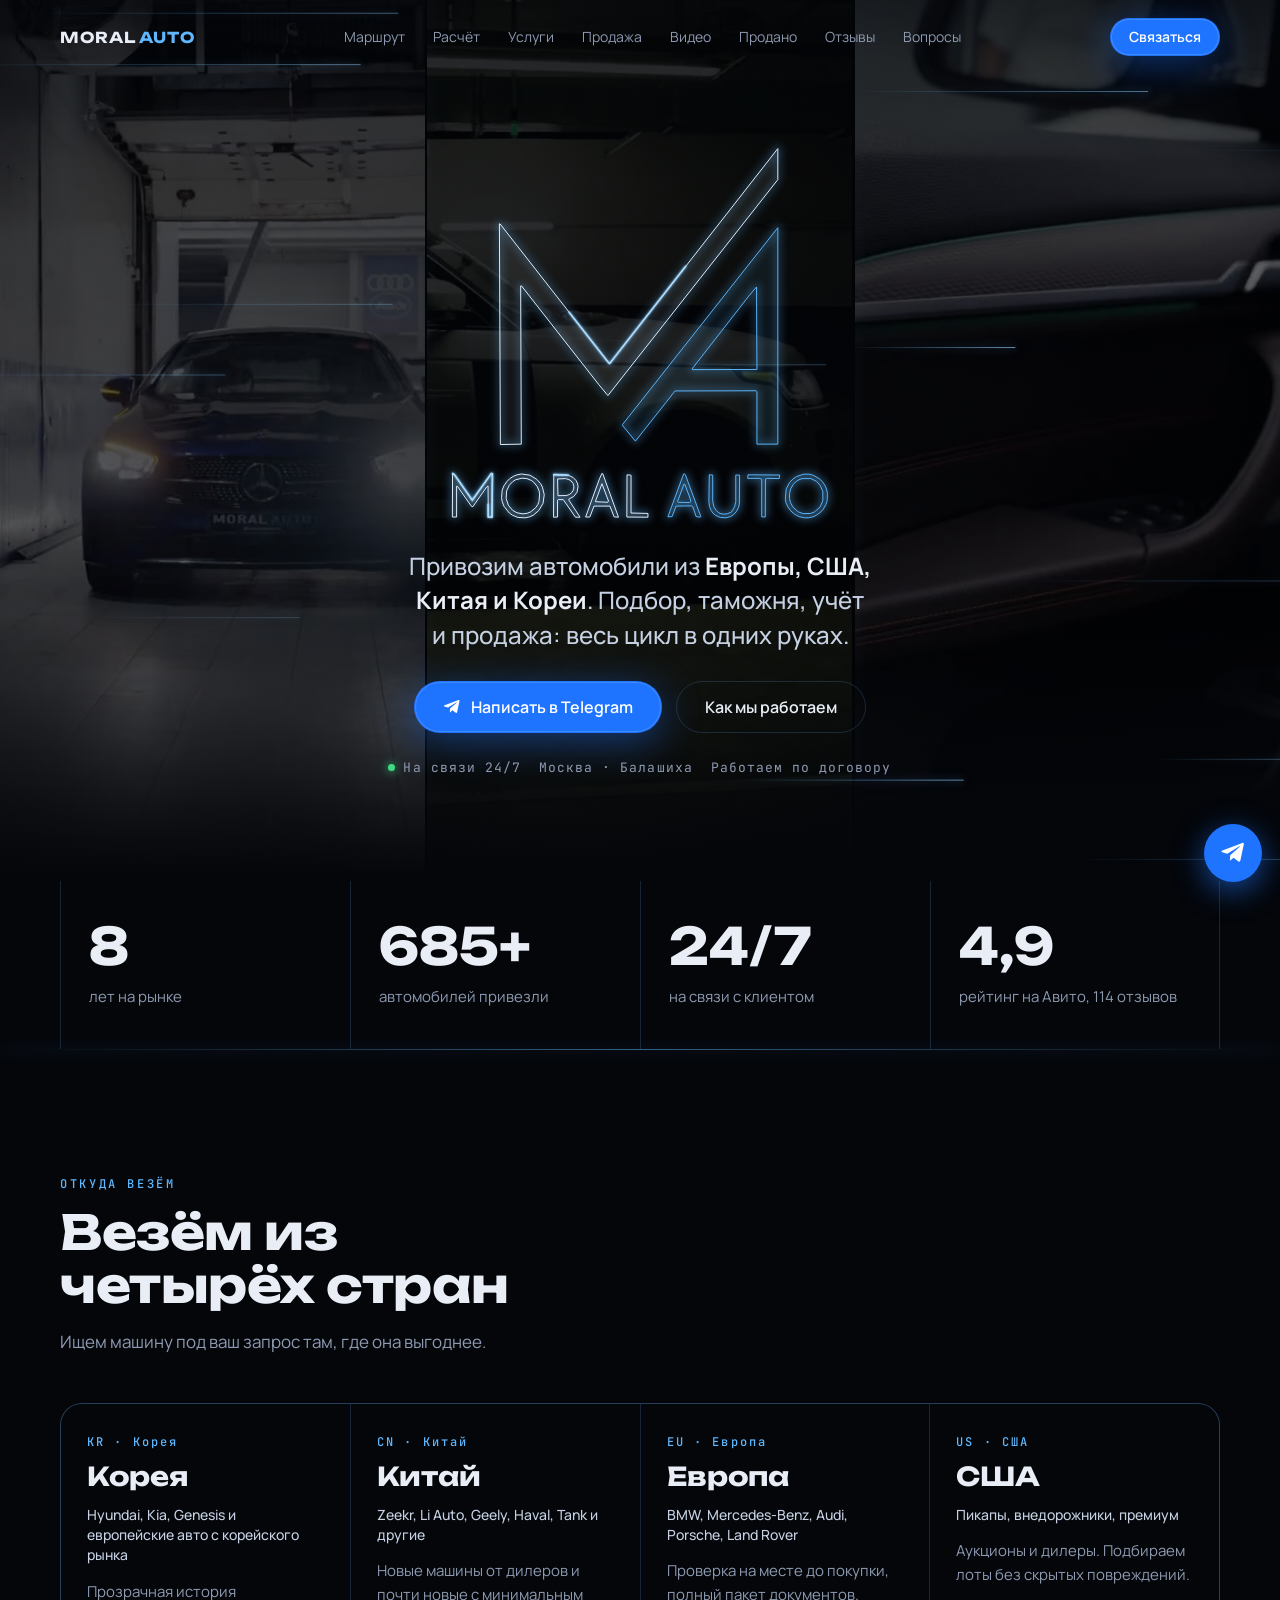
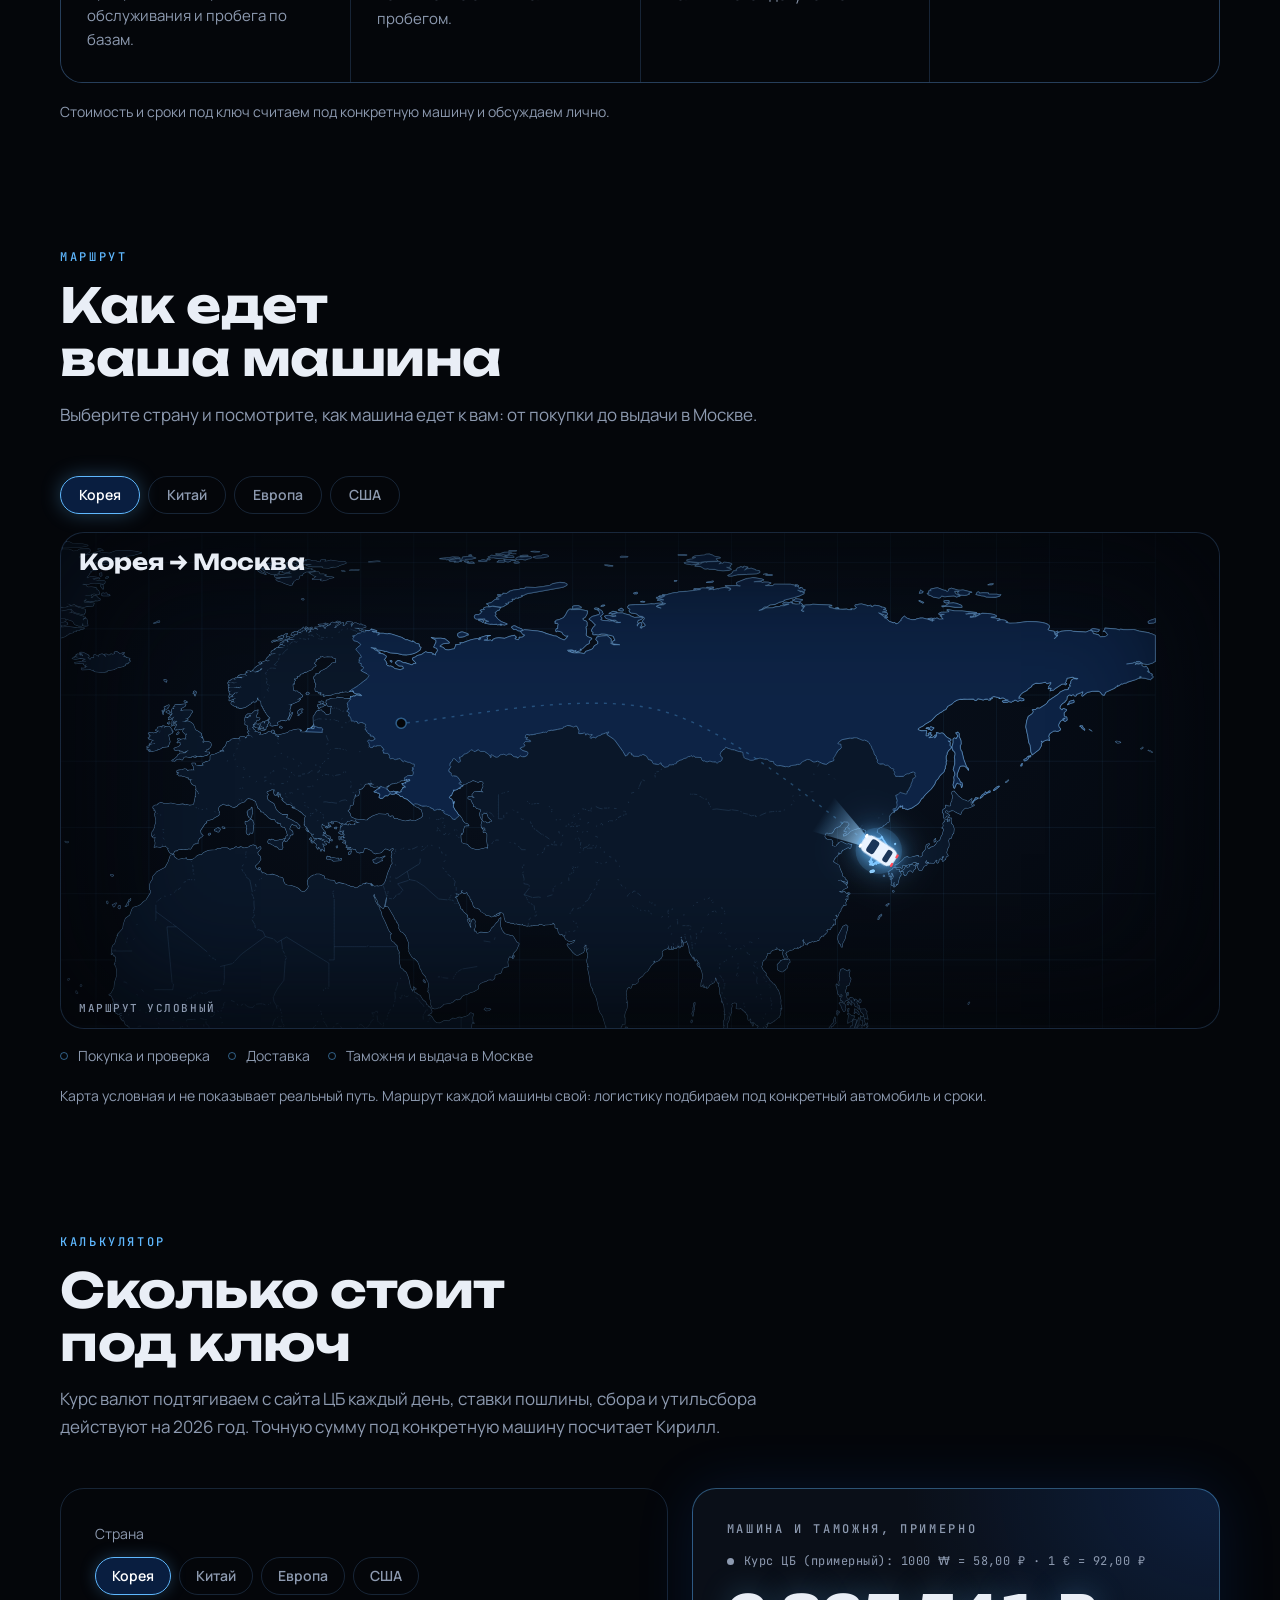
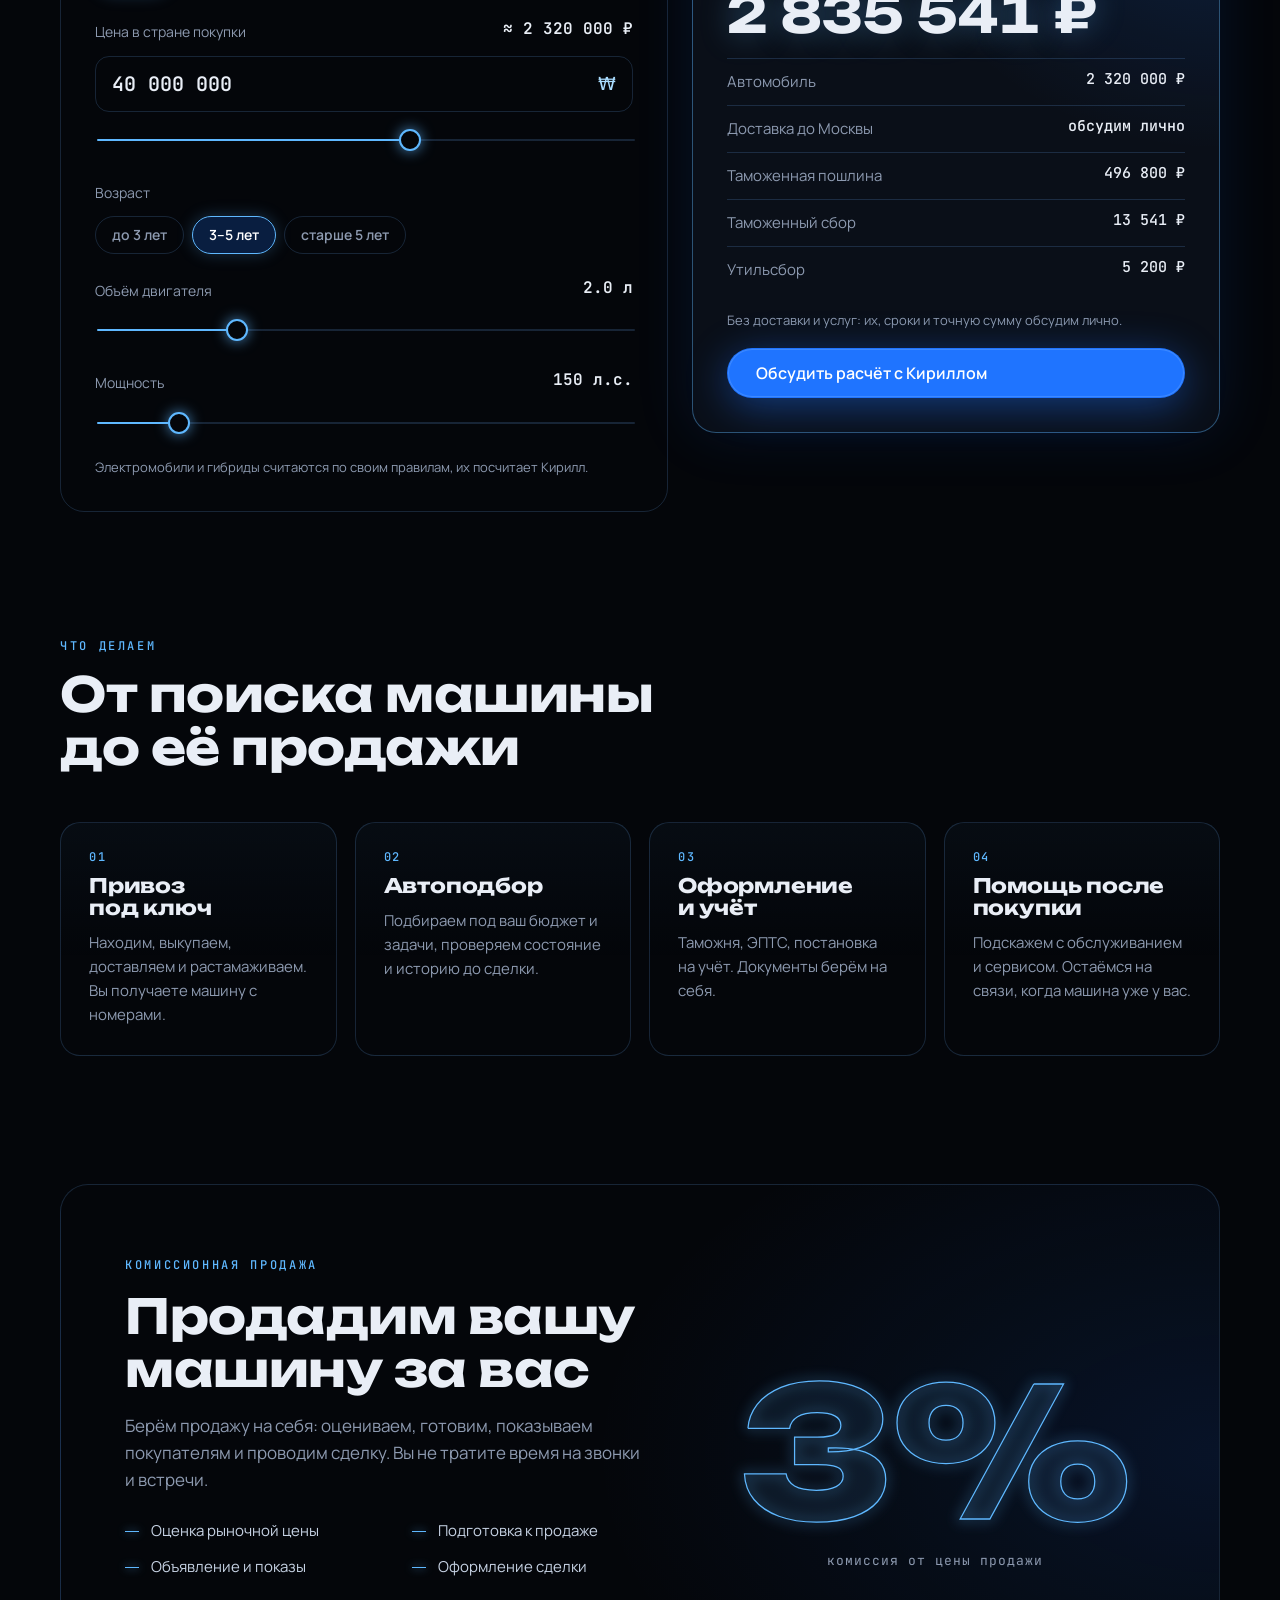
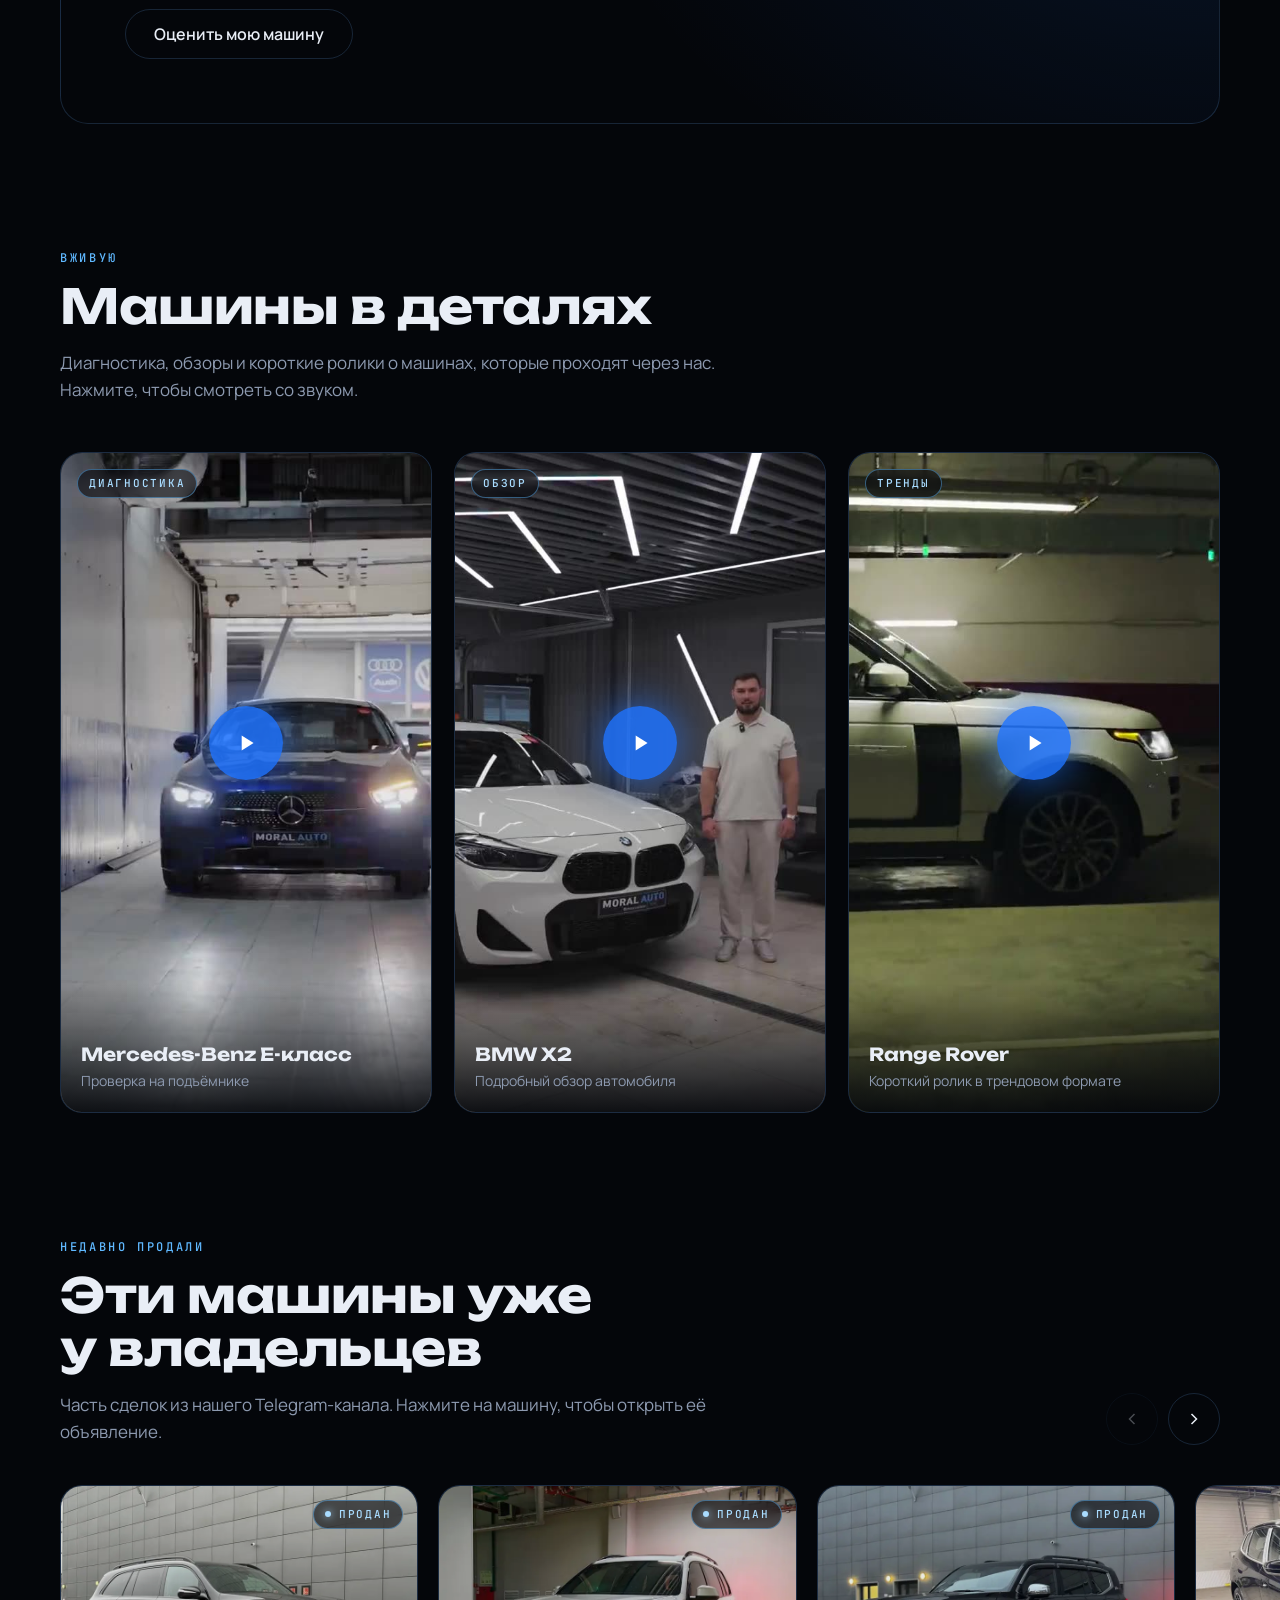
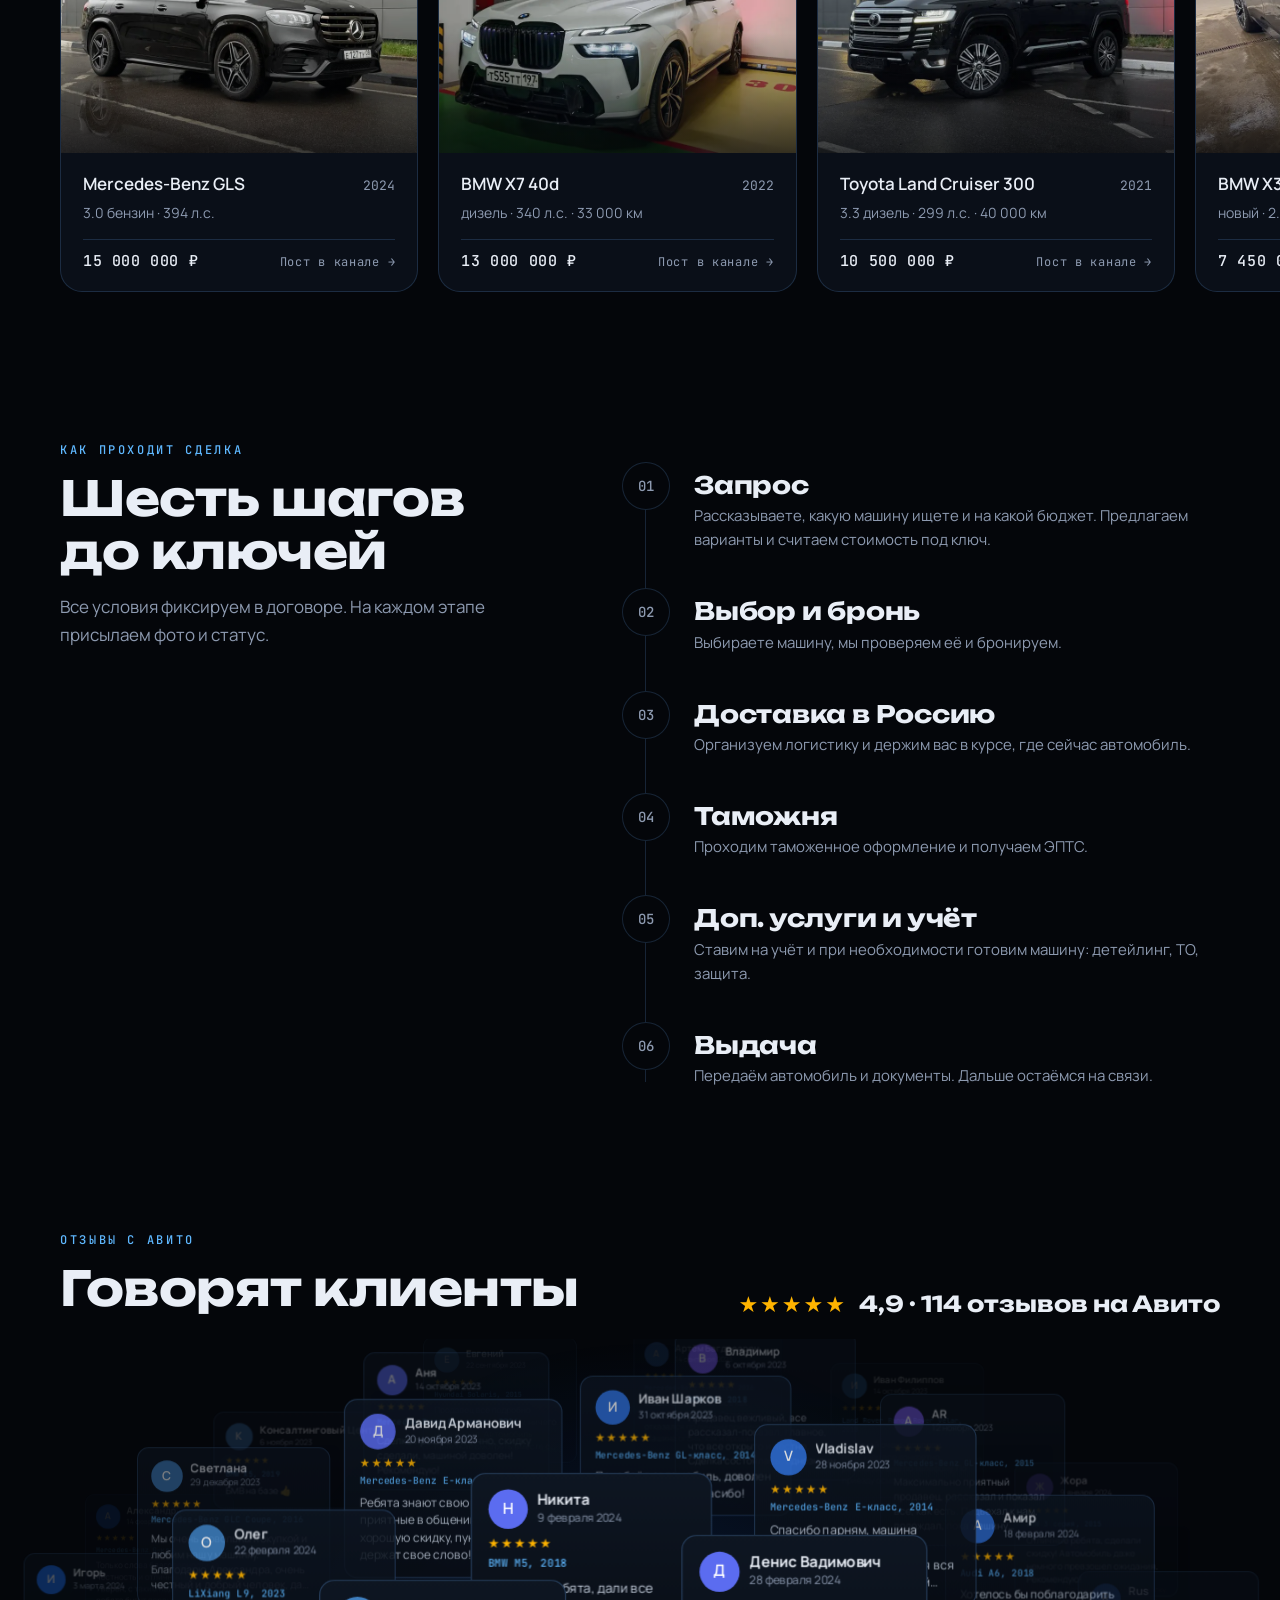
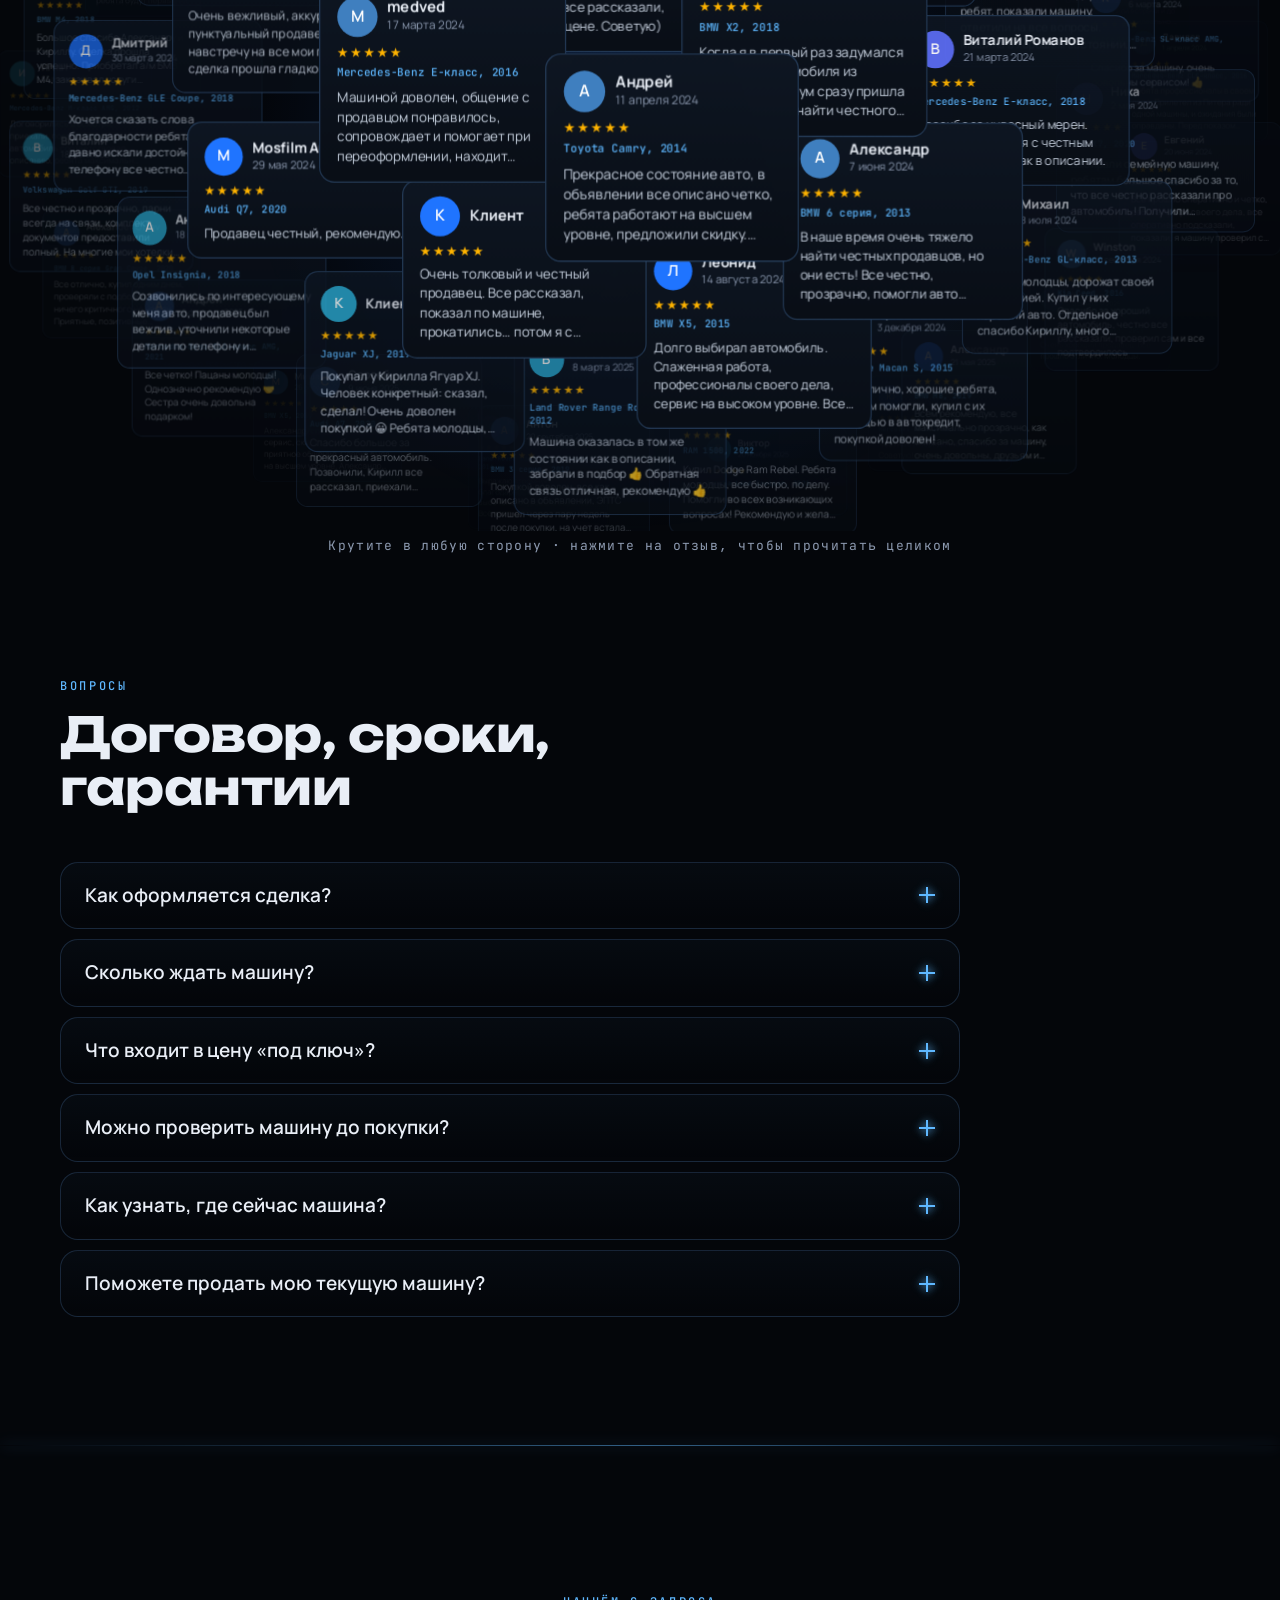
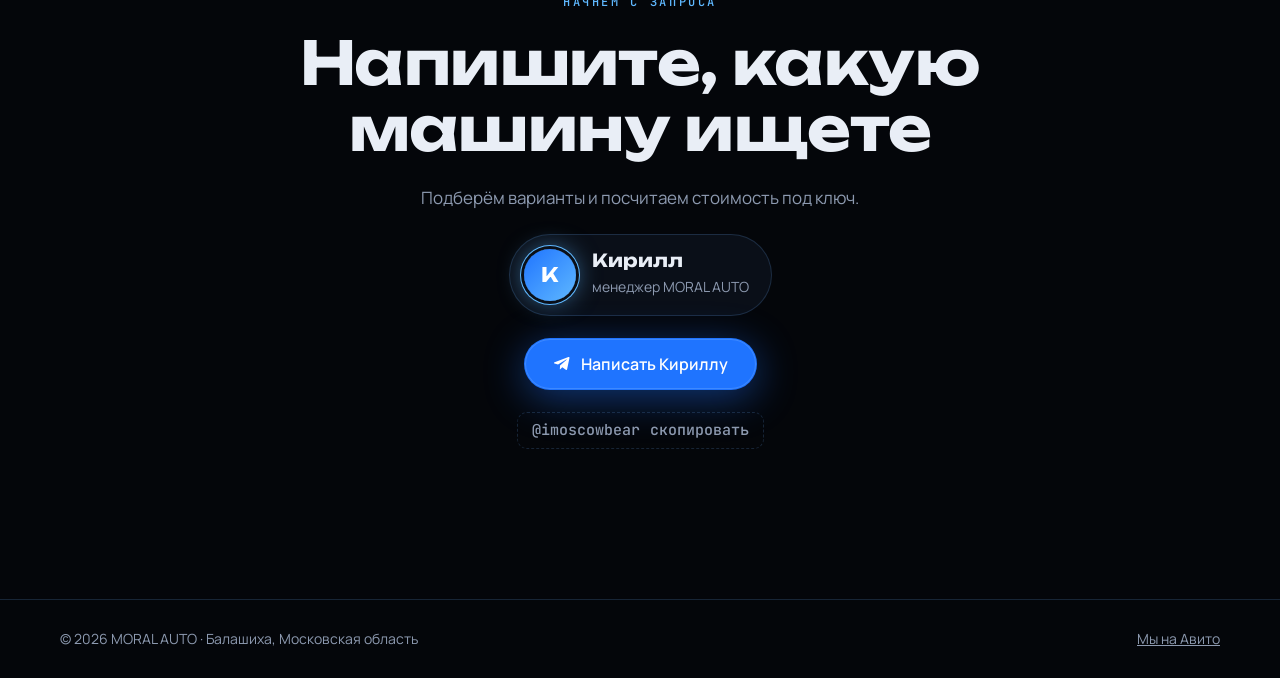
==== commit 72f32f06: "moral-auto: калькулятор с курсом ЦБ и ставками 2026 Co-Authored-By: Claude Opus 5.5 <noreply@anthrop" ====
--- a/moral-auto/index.html
+++ b/moral-auto/index.html
@@ -261,6 +261,14 @@
 .rows div{display:flex;justify-content:space-between;gap:16px;padding:11px 0;border-top:1px solid var(--line);font-size:15px}
 .rows dt{color:var(--muted)}.rows dd{margin:0;font:500 15px/1.3 var(--mono);text-align:right}
 .calc-note{font-size:13px;color:var(--muted);line-height:1.5}
+.calc-hint{margin:-8px 0 0;font-size:13px;color:var(--muted)}
+.money{display:flex;align-items:center;border:1px solid var(--line);border-radius:14px;padding:0 16px;transition:border-color .25s,box-shadow .25s}
+.money:focus-within{border-color:var(--neon);box-shadow:0 0 18px rgba(95,184,255,.25)}
+.money input{flex:1;min-width:0;background:none;border:0;outline:0;color:var(--fg);font:600 20px/1 var(--mono);padding:14px 0;font-variant-numeric:tabular-nums}
+.money span{font:500 18px/1 var(--mono);color:var(--neon-hot)}
+.rate{display:inline-flex;align-items:center;gap:10px;font:400 12px/1.4 var(--mono);letter-spacing:.04em;color:var(--muted)}
+.rate i{flex:none;width:7px;height:7px;border-radius:50%;background:#8d9ab0}
+.rate.live i{background:#3ddc97;box-shadow:0 0 10px #3ddc97;animation:hlpulse 2s ease-in-out infinite}
 
 /* faq */
 .faq{display:grid;gap:10px;max-width:900px}
@@ -446,7 +454,7 @@
       <div class="head reveal">
         <span class="eyebrow">Калькулятор</span>
         <h2>Сколько стоит под ключ</h2>
-        <p>Примерный расчёт за минуту. Точную сумму под конкретную машину посчитает Кирилл.</p>
+        <p>Курс валют подтягиваем с сайта ЦБ каждый день, ставки пошлины, сбора и утильсбора действуют на 2026 год. Точную сумму под конкретную машину посчитает Кирилл.</p>
       </div>
       <div class="calc">
         <form class="calc-form" id="calcForm" onsubmit="return false">
@@ -458,28 +466,31 @@
               <input type="radio" name="c" id="c-us" value="us"><label for="c-us">США</label>
             </div>
           </div>
-          <div class="fld"><label for="cPrice">Цена автомобиля в стране покупки <output id="oPrice"></output></label>
-            <input type="range" id="cPrice" min="500000" max="20000000" step="50000" value="3500000"></div>
+          <div class="fld"><label for="cPriceN">Цена в стране покупки <output id="oPrice"></output></label>
+            <div class="money"><input type="text" inputmode="numeric" id="cPriceN" autocomplete="off" aria-label="Цена в валюте страны"><span id="oCur">₩</span></div>
+            <input type="range" id="cPrice" min="0" max="1000" step="1" value="300" aria-label="Цена, ползунок"></div>
           <div class="fld"><span class="lbl">Возраст</span>
             <div class="chips">
               <input type="radio" name="a" id="a-0" value="0"><label for="a-0">до 3 лет</label>
               <input type="radio" name="a" id="a-1" value="1" checked><label for="a-1">3–5 лет</label>
-              <input type="radio" name="a" id="a-2" value="2"><label for="a-2">старше 5</label>
+              <input type="radio" name="a" id="a-2" value="2"><label for="a-2">старше 5 лет</label>
             </div>
           </div>
           <div class="fld"><label for="cEng">Объём двигателя <output id="oEng"></output></label>
             <input type="range" id="cEng" min="1" max="5" step="0.1" value="2"></div>
           <div class="fld"><label for="cHp">Мощность <output id="oHp"></output></label>
-            <input type="range" id="cHp" min="70" max="600" step="5" value="150"></div>
+            <input type="range" id="cHp" min="70" max="650" step="5" value="150"></div>
+          <p class="calc-hint">Электромобили и гибриды считаются по своим правилам, их посчитает Кирилл.</p>
         </form>
         <aside class="calc-out" aria-live="polite">
           <span class="eyebrow">Машина и таможня, примерно</span>
+          <span class="rate" id="oRate"><i></i><span>Загружаем курс ЦБ…</span></span>
           <div class="total" id="oTotal">0 ₽</div>
           <dl class="rows">
             <div><dt>Автомобиль</dt><dd id="oCar"></dd></div>
             <div><dt>Доставка до Москвы</dt><dd>обсудим лично</dd></div>
             <div><dt>Таможенная пошлина</dt><dd id="oDuty"></dd></div>
-            <div><dt>Таможенное оформление</dt><dd id="oFee"></dd></div>
+            <div><dt>Таможенный сбор</dt><dd id="oFee"></dd></div>
             <div><dt>Утильсбор</dt><dd id="oUtil"></dd></div>
           </dl>
           <p class="calc-note" id="oNote"></p>
@@ -946,43 +957,86 @@
     car.dataset.t = 'translate(0 0)'; build('kr'); requestAnimationFrame(loop);
   })();
 
-  // turnkey calculator (typical rates; exact figures are confirmed per car)
+  // turnkey calculator: live CBR rates + 2026 duty, fee and recycling-fee tables
   (function(){
-    var CFG = {
-      eur: 92,                                                       // ₽ за €, обновить при запуске
-      under3: [[8500,.54,2.5],[16700,.48,3.5],[42300,.48,5.5],[84500,.48,7.5],[169000,.48,15],[Infinity,.48,20]], // до € стоимости: % и минимум €/см³
+    var RULES = {
+      // ЕЭК №107: до 3 лет — % от стоимости, но не меньше €/см³ (по стоимости в €)
+      under3: [[8500,.54,2.5],[16700,.48,3.5],[42300,.48,5.5],[84500,.48,7.5],[169000,.48,15],[Infinity,.48,20]],
       y3to5: [[1000,1.5],[1500,1.7],[1800,2.5],[2300,2.7],[3000,3],[Infinity,3.6]],   // €/см³
       over5: [[1000,3],[1500,3.2],[1800,3.5],[2300,4.8],[3000,5],[Infinity,5.7]],
-      fee: [[200000,1067],[450000,2134],[1200000,4269],[2700000,11746],[4200000,16524],[5500000,21344],[7000000,27540],[Infinity,30000]],
-      util: [3400, 5200]                                              // льготный утильсбор до 160 л.с.: до 3 лет / старше
+      // ПП №1638, с 01.01.2026: таможенная стоимость ₽ → сбор ₽
+      fee: [[200000,1231],[450000,2462],[1200000,4924],[2700000,13541],[4200000,18465],[5500000,21344],[10000000,49240],[Infinity,73860]],
+      // утильсбор 2026: льготный до 160 л.с. и до 3 л; иначе по объёму и мощности [до 3 лет, старше 3]
+      utilLow: [3400, 5200],
+      utilHp: [190,220,250,280,310,340,370,400,430,460,500,Infinity],
+      util: {
+        2:   [[900000,1492800],[952800,1584000],[1010400,1677600],[1142400,1838400],[1291200,2011200],[1459200,2203200],[1663200,2412000],[1896000,2640000],[2160000,2892000],[2464800,3168000],[2808000,3468000],[3201600,3796800]],
+        3:   [[2306800,3456000],[2364000,3501600],[2402400,3552000],[2520000,3660000],[2620800,3770400],[2726400,3873600],[2834400,3981600],[2949600,4094400],[3067200,4209600],[3189600,4327200],[3316800,4447200],[3448800,4572000]],
+        3.5: [[2635200,4000800],[2688000,4044000],[2743200,4087200],[2810400,4144800],[2880000,4248000],[3038400,4356000],[3206400,4485600],[3384000,4620000],[3568800,4759200],[3765600,4900800],[3972000,5049600],[4190400,5200800]],
+        9:   [[3345600,4389600],[3403200,4456800],[3460800,4524000],[3530400,4627200],[3600000,4732800],[3727200,4992000],[3857600,5268000],[3993600,5558400],[4132800,5863200],[4276800,6187200],[4425600,6528000],[4581600,6885600]]
+      },
+      utilLow3: {3.5:[2584000,3956200], 9:[3290600,4325800]}           // свыше 3 л при мощности до 160 л.с.
+    };
+    // fallback rates, used only if cbr-xml-daily.ru is unreachable
+    var RATES = {EUR:92, USD:80, CNY:11.2, KRW:.058}, rateDate = null, live = false;
+    var CUR = {
+      kr: {code:'KRW', sym:'₩', min:3e6,  max:250e6, step:1e6,  def:40e6},
+      cn: {code:'CNY', sym:'¥', min:20e3, max:2.5e6, step:5e3,  def:250e3},
+      eu: {code:'EUR', sym:'€', min:3e3,  max:300e3, step:500,  def:35e3},
+      us: {code:'USD', sym:'$', min:3e3,  max:300e3, step:500,  def:40e3}
     };
     var f = document.getElementById('calcForm');
-    var price = document.getElementById('cPrice'), eng = document.getElementById('cEng'), hp = document.getElementById('cHp');
+    var range = document.getElementById('cPrice'), num = document.getElementById('cPriceN'), eng = document.getElementById('cEng'), hp = document.getElementById('cHp');
     var o = function(id){ return document.getElementById(id); };
-    var rub = function(n){ return Math.round(n).toLocaleString('ru-RU').replace(/,/g,' ') + ' ₽'; };
+    var grp = function(n){ return Math.round(n).toLocaleString('ru-RU').replace(/[\s,]/g,' '); };
+    var rub = function(n){ return grp(n) + ' ₽'; };
     var pick = function(tab, v){ for(var i=0;i<tab.length;i++) if(v <= tab[i][0]) return tab[i]; };
-    var shown = 0, anim = null;
+    var country = function(){ return f.querySelector('[name=c]:checked').value; };
+    var price = CUR.kr.def, shown = 0, anim = null;
+    // slider is logarithmic so cheap and expensive cars both get fine control
+    function toSlider(v, c){ return Math.round(1000 * Math.log(v / c.min) / Math.log(c.max / c.min)); }
+    function fromSlider(t, c){ var v = c.min * Math.pow(c.max / c.min, t / 1000); return Math.round(v / c.step) * c.step; }
     function fill(r){ r.style.setProperty('--v', ((r.value - r.min) / (r.max - r.min) * 100) + '%'); }
+    function setCountry(){ var c = CUR[country()]; price = c.def; o('oCur').textContent = c.sym; num.value = grp(price); range.value = toSlider(price, c); }
+    function utilFee(cc, H, age){
+      var old = age === 0 ? 0 : 1, l = cc / 1000;
+      if(H <= 160 && l <= 3) return RULES.utilLow[old];
+      var band = l <= 2 ? 2 : l <= 3 ? 3 : l <= 3.5 ? 3.5 : 9;
+      if(H <= 160) return RULES.utilLow3[band][old];
+      for(var i=0;i<RULES.utilHp.length;i++) if(H <= RULES.utilHp[i]) return RULES.util[band][i][old];
+    }
+    function showRate(){
+      var c = CUR[country()], r = o('oRate');
+      r.classList.toggle('live', live);
+      var cur = c.code === 'KRW' ? '1000 ₩ = ' + (RATES.KRW * 1000).toFixed(2).replace('.', ',') + ' ₽' : '1 ' + c.sym + ' = ' + RATES[c.code].toFixed(2).replace('.', ',') + ' ₽';
+      var eur = c.code === 'EUR' ? '' : ' · 1 € = ' + RATES.EUR.toFixed(2).replace('.', ',') + ' ₽';
+      r.querySelector('span').textContent = (live ? 'Курс ЦБ на ' + rateDate : 'Курс ЦБ (примерный)') + ': ' + cur + eur;
+    }
     function calc(){
-      [price, eng, hp].forEach(fill);
-      var c = f.querySelector('[name=c]:checked').value, age = +f.querySelector('[name=a]:checked').value;
-      var P = +price.value, cc = Math.round(+eng.value * 1000), H = +hp.value, pe = P / CFG.eur, duty;
-      if(age === 0){ var t = pick(CFG.under3, pe); duty = Math.max(pe * t[1], cc * t[2]) * CFG.eur; }
-      else duty = cc * pick(age === 1 ? CFG.y3to5 : CFG.over5, cc)[1] * CFG.eur;
-      var fee = pick(CFG.fee, P)[1];
-      var util = (H <= 160 && cc <= 3000) ? CFG.util[age === 0 ? 0 : 1] : null;
-      var total = P + duty + fee + (util || 0);
-      o('oPrice').textContent = rub(P); o('oEng').textContent = (+eng.value).toFixed(1) + ' л'; o('oHp').textContent = H + ' л.с.';
-      o('oCar').textContent = rub(P); o('oDuty').textContent = rub(duty); o('oFee').textContent = rub(fee);
-      o('oUtil').textContent = util === null ? 'считаем отдельно' : rub(util);
-      o('oNote').textContent = (util === null ? 'Для машин мощнее 160 л.с. утильсбор считается по повышенной ставке и в итог не включён. ' : '') + 'Расчёт по типовым ставкам и курсу ' + CFG.eur + ' ₽ за €, без доставки. Доставку, сроки и точную сумму обсудим лично.';
-      var cn = {kr:'Корея', cn:'Китай', eu:'Европа', us:'США'}[c], ag = ['до 3 лет','3–5 лет','старше 5 лет'][age];
-      o('calcSend').href = 'https://t.me/imoscowbear?text=' + encodeURIComponent('Здравствуйте! Хочу расчёт под ключ: ' + cn + ', цена ' + rub(P) + ', ' + ag + ', ' + (+eng.value).toFixed(1) + ' л, ' + H + ' л.с. На сайте вышло примерно ' + rub(total) + ' без доставки.');
-      // count the total to its new value
+      [range, eng, hp].forEach(fill);
+      var id = country(), c = CUR[id], age = +f.querySelector('[name=a]:checked').value;
+      var P = price * RATES[c.code], cc = Math.round(+eng.value * 1000), H = +hp.value, pe = P / RATES.EUR, duty;
+      if(age === 0){ var t = pick(RULES.under3, pe); duty = Math.max(pe * t[1], cc * t[2]) * RATES.EUR; }
+      else duty = cc * pick(age === 1 ? RULES.y3to5 : RULES.over5, cc)[1] * RATES.EUR;
+      var fee = pick(RULES.fee, P)[1], util = utilFee(cc, H, age), total = P + duty + fee + util;
+      o('oPrice').textContent = '≈ ' + rub(P); o('oEng').textContent = (+eng.value).toFixed(1) + ' л'; o('oHp').textContent = H + ' л.с.';
+      o('oCar').textContent = rub(P); o('oDuty').textContent = rub(duty); o('oFee').textContent = rub(fee); o('oUtil').textContent = rub(util);
+      o('oNote').textContent = (H > 160 ? 'Мощнее 160 л.с. утильсбор считается по полной ставке, поэтому он такой большой. ' : '') + 'Без доставки и услуг: их, сроки и точную сумму обсудим лично.';
+      showRate();
+      var cn = {kr:'Корея', cn:'Китай', eu:'Европа', us:'США'}[id], ag = ['до 3 лет','3–5 лет','старше 5 лет'][age];
+      o('calcSend').href = 'https://t.me/imoscowbear?text=' + encodeURIComponent('Здравствуйте! Хочу расчёт под ключ: ' + cn + ', цена ' + grp(price) + ' ' + c.sym + ', ' + ag + ', ' + (+eng.value).toFixed(1) + ' л, ' + H + ' л.с. На сайте вышло примерно ' + rub(total) + ' без доставки.');
       var from = shown, to = total, st = performance.now(); cancelAnimationFrame(anim);
       (function step(n){ var q = reduce ? 1 : Math.min(1, (n - st) / 500); shown = from + (to - from) * (1 - Math.pow(1 - q, 3)); o('oTotal').textContent = rub(shown); if(q < 1) anim = requestAnimationFrame(step); })(st);
     }
-    f.addEventListener('input', calc); f.addEventListener('change', calc); calc();
+    f.addEventListener('change', function(e){ if(e.target.name === 'c') setCountry(); calc(); });
+    range.addEventListener('input', function(){ price = fromSlider(+range.value, CUR[country()]); num.value = grp(price); calc(); });
+    num.addEventListener('input', function(){ var v = +num.value.replace(/\D/g, ''); if(!v) return; price = v; var p = num.selectionStart, l0 = num.value.length; num.value = grp(v); try{ num.setSelectionRange(p + num.value.length - l0, p + num.value.length - l0); }catch(e){} var c = CUR[country()]; range.value = Math.max(0, Math.min(1000, toSlider(Math.max(v, c.min), c))); calc(); });
+    [eng, hp].forEach(function(r){ r.addEventListener('input', calc); });
+    setCountry(); calc();
+    fetch('https://www.cbr-xml-daily.ru/daily_json.js').then(function(r){ return r.json(); }).then(function(d){
+      var v = d.Valute; ['EUR','USD','CNY','KRW'].forEach(function(k){ if(v[k]) RATES[k] = v[k].Value / v[k].Nominal; });
+      var dt = new Date(d.Date); rateDate = ('0' + dt.getDate()).slice(-2) + '.' + ('0' + (dt.getMonth() + 1)).slice(-2) + '.' + dt.getFullYear(); live = true; calc();
+    }).catch(function(){ showRate(); });
   })();
 
   // scroll progress line
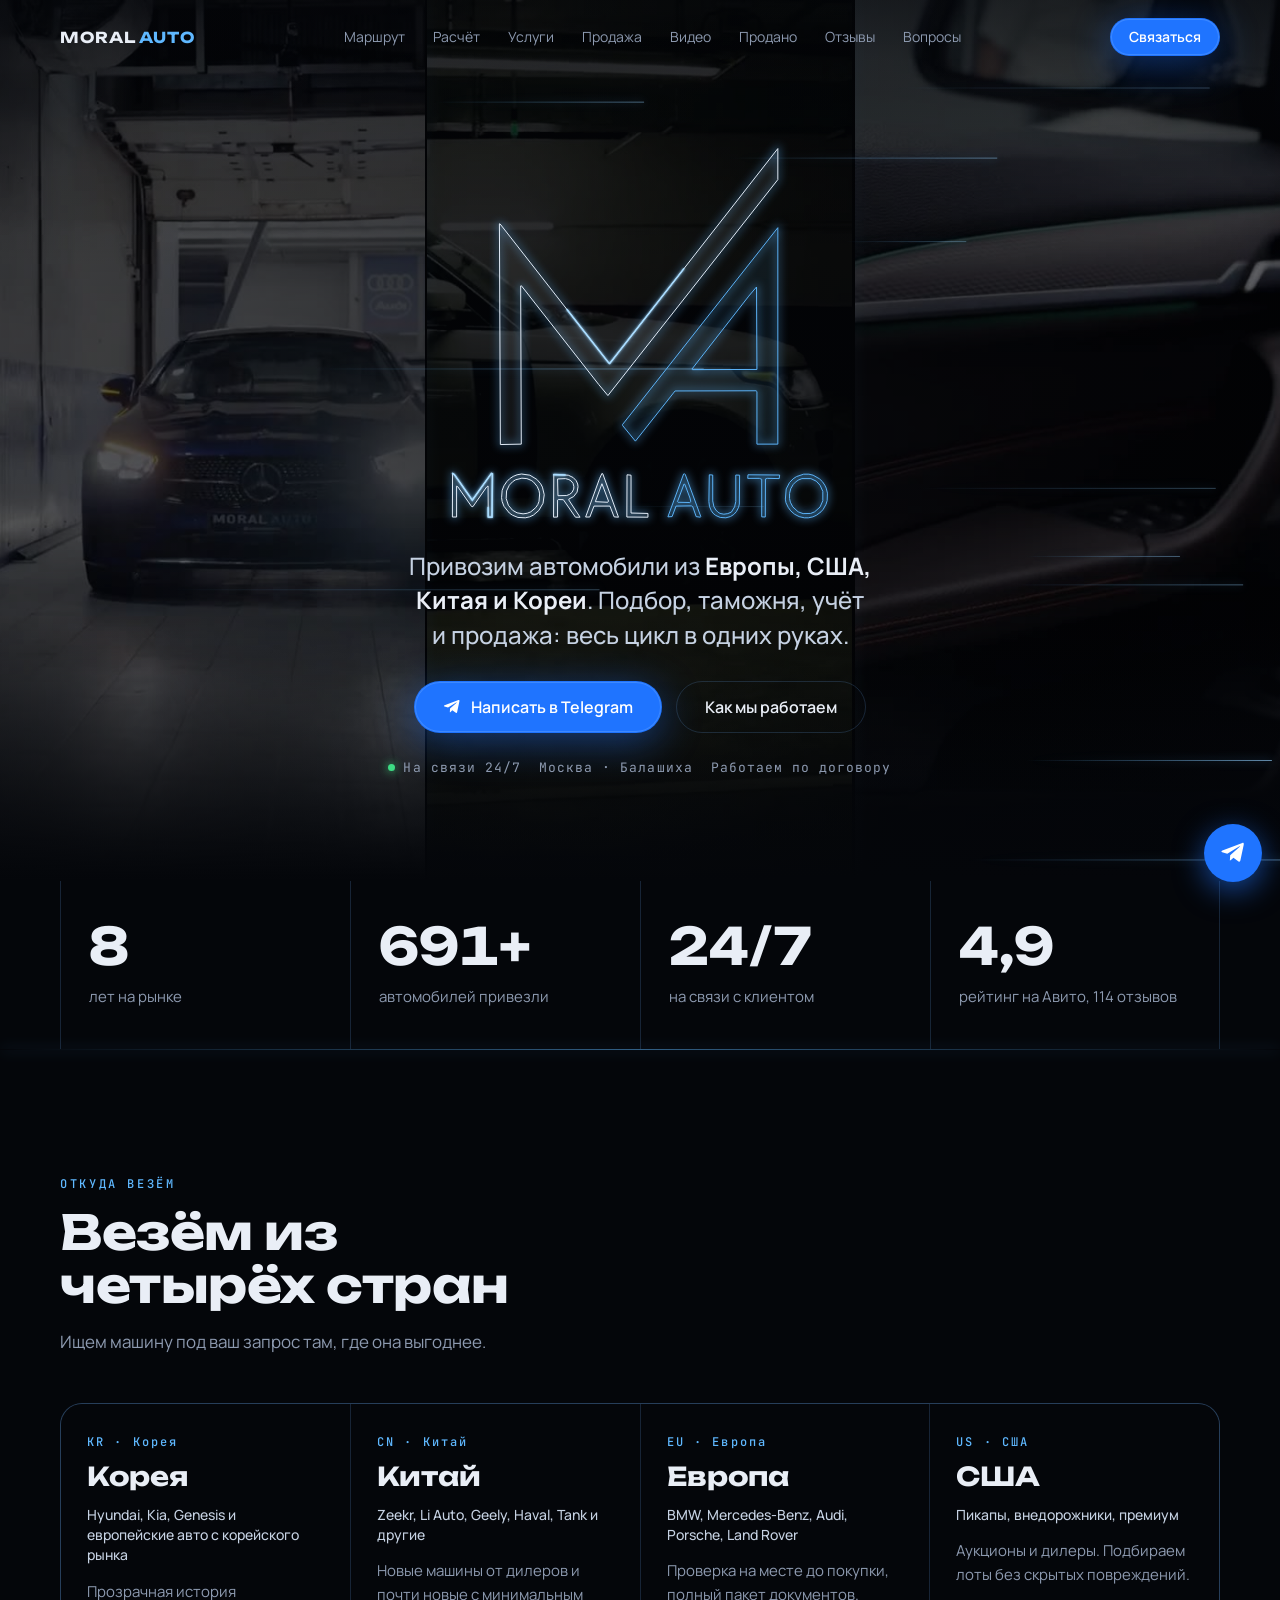
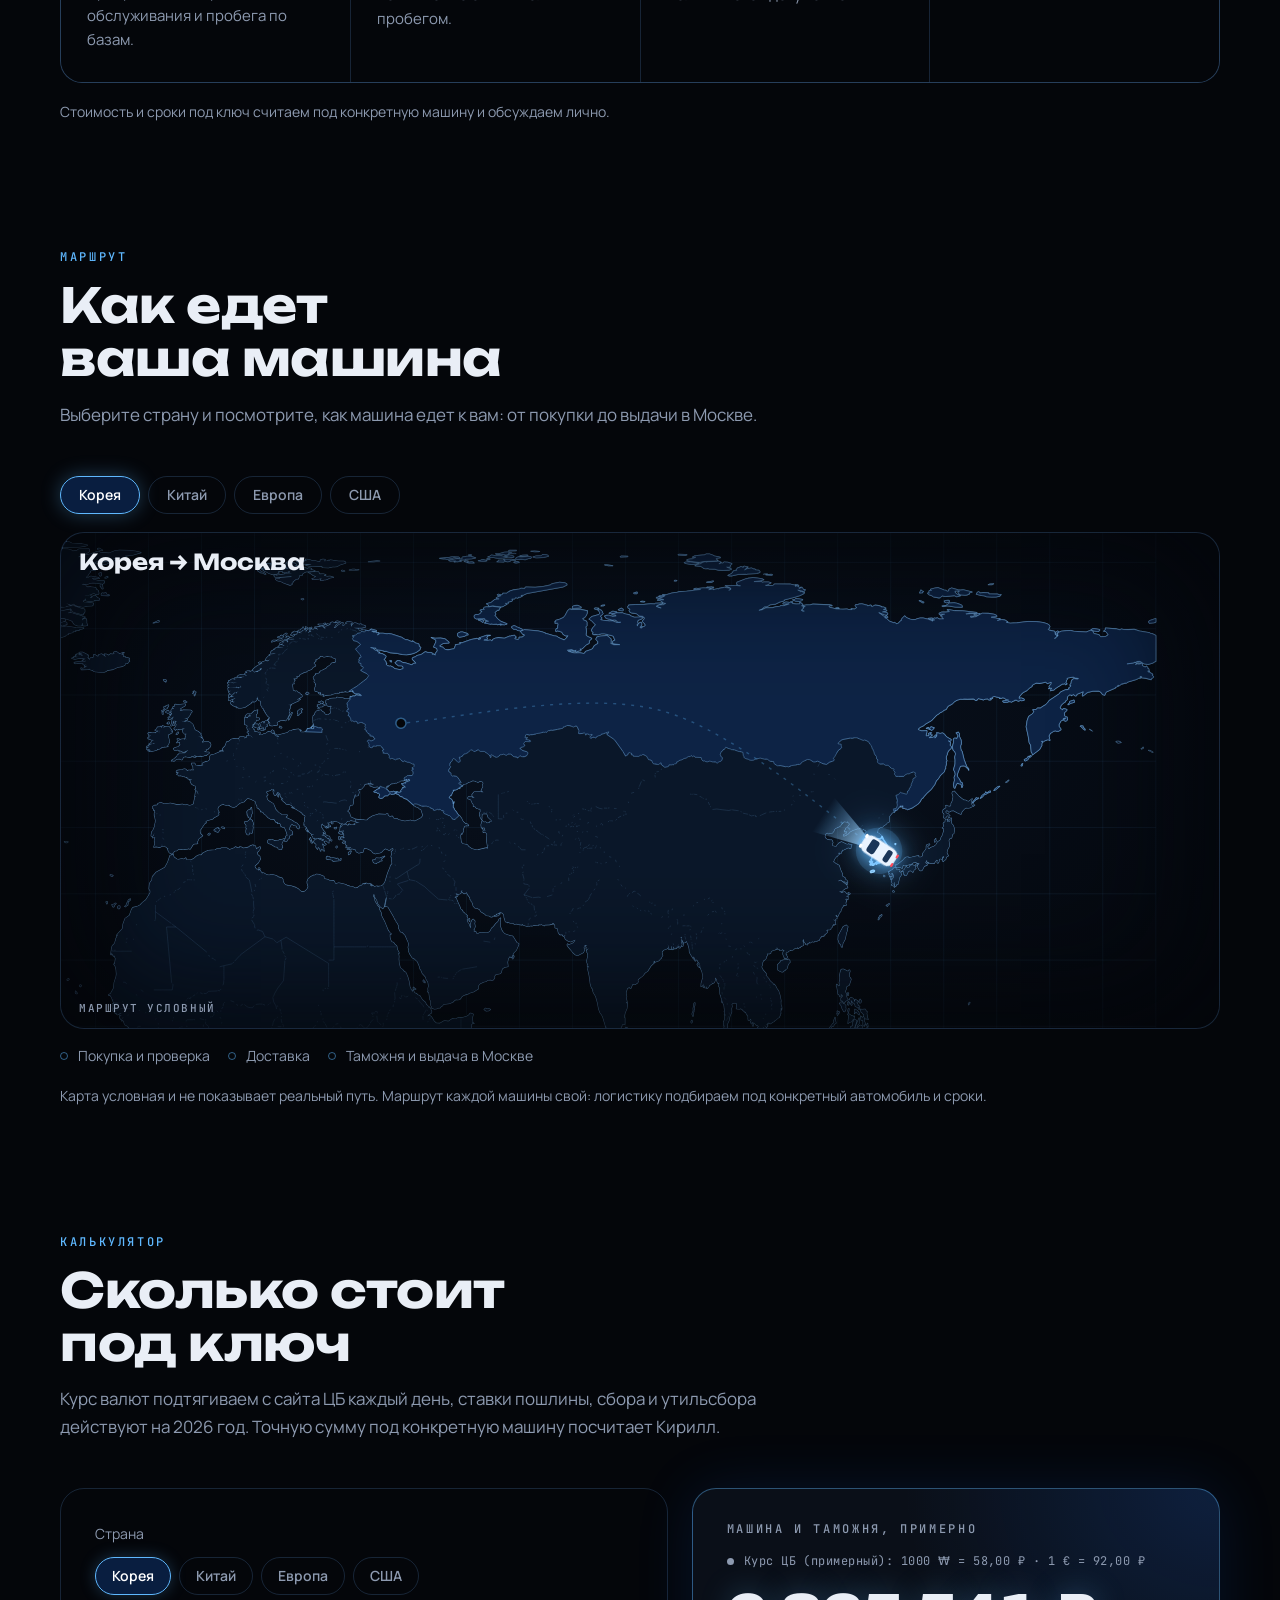
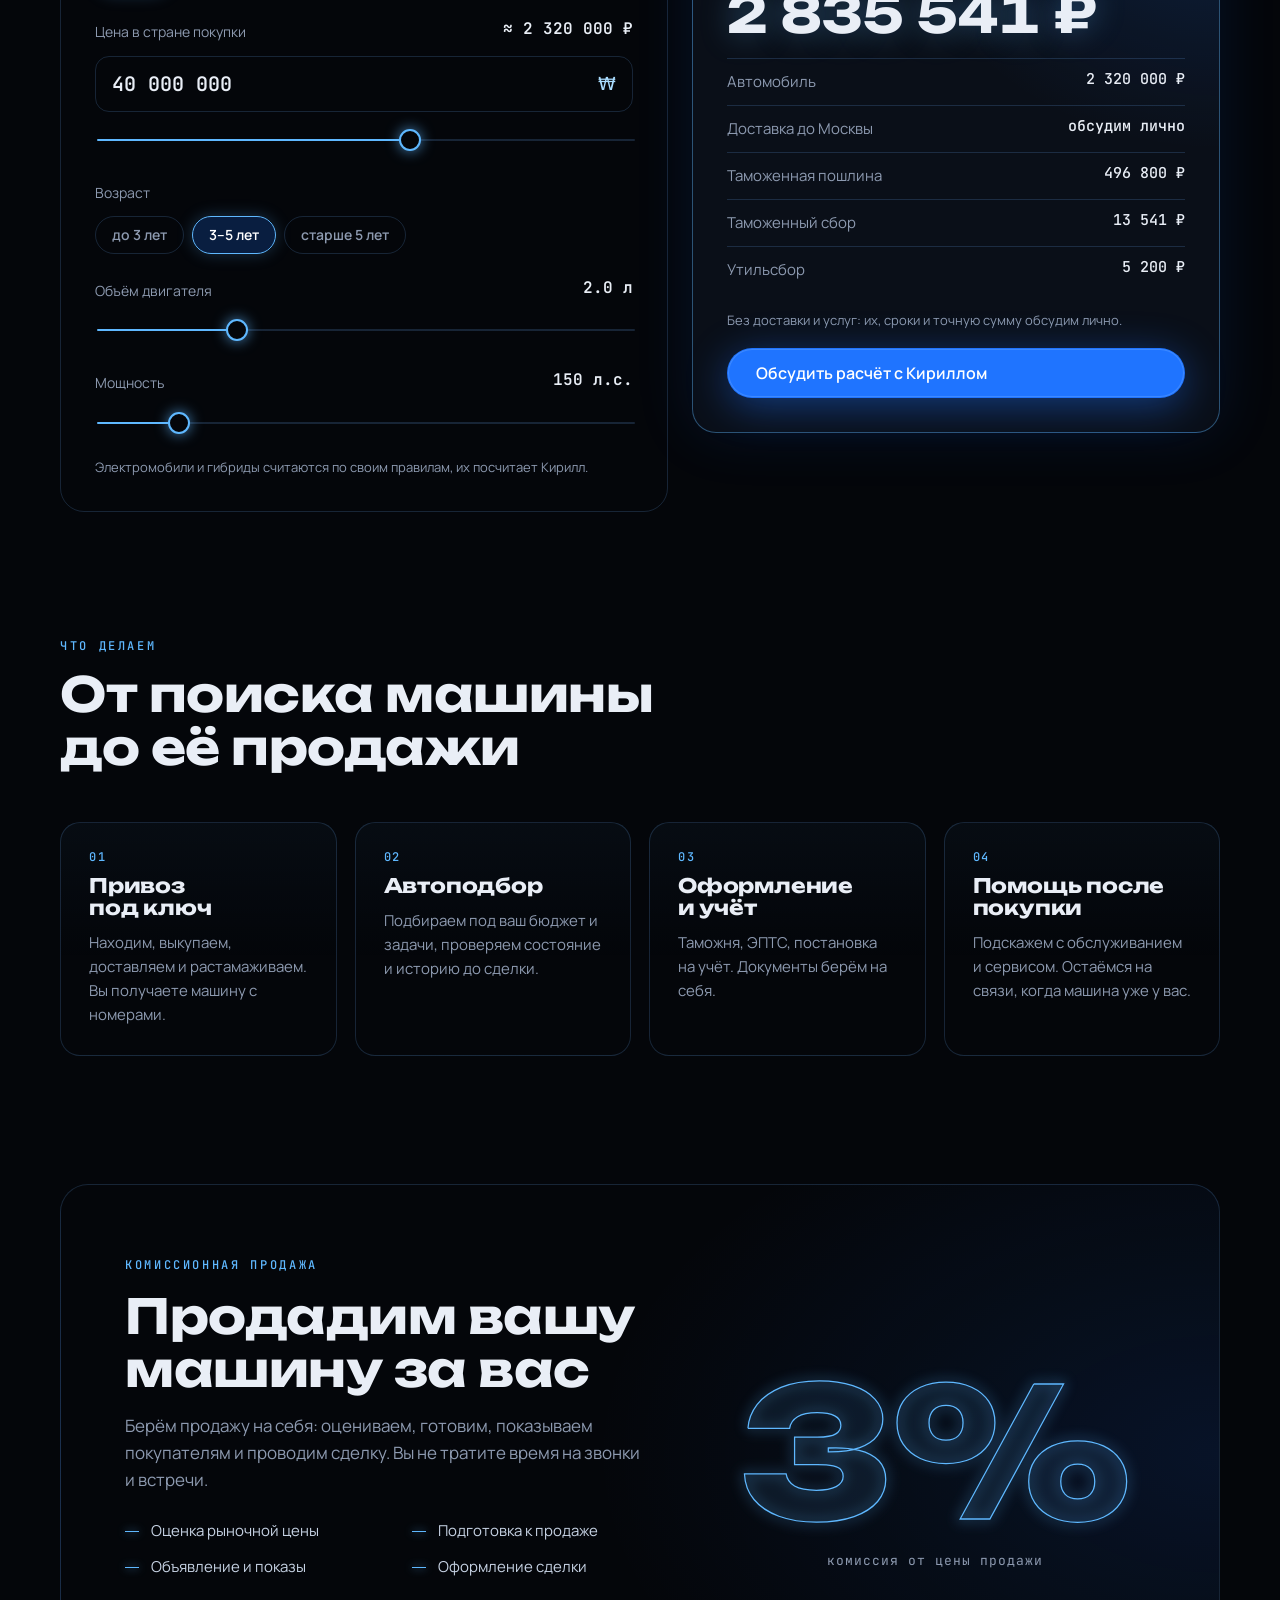
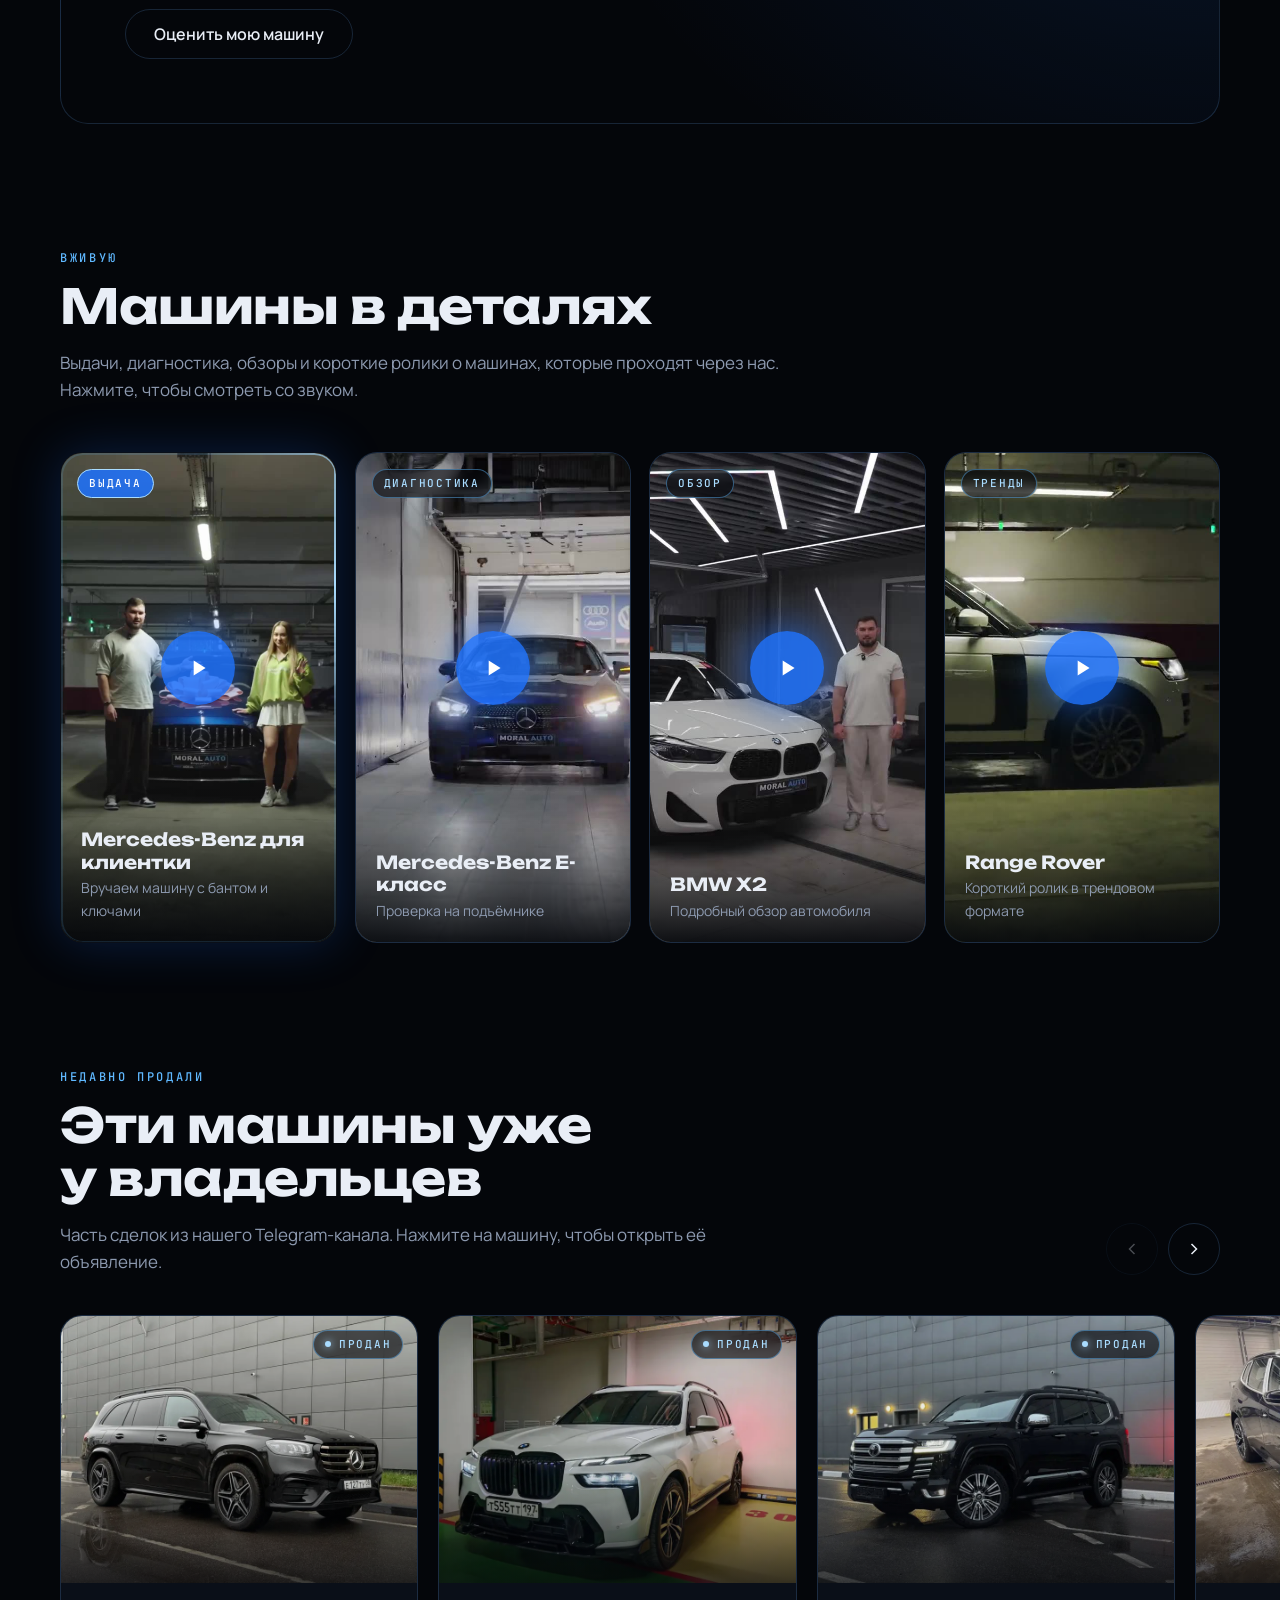
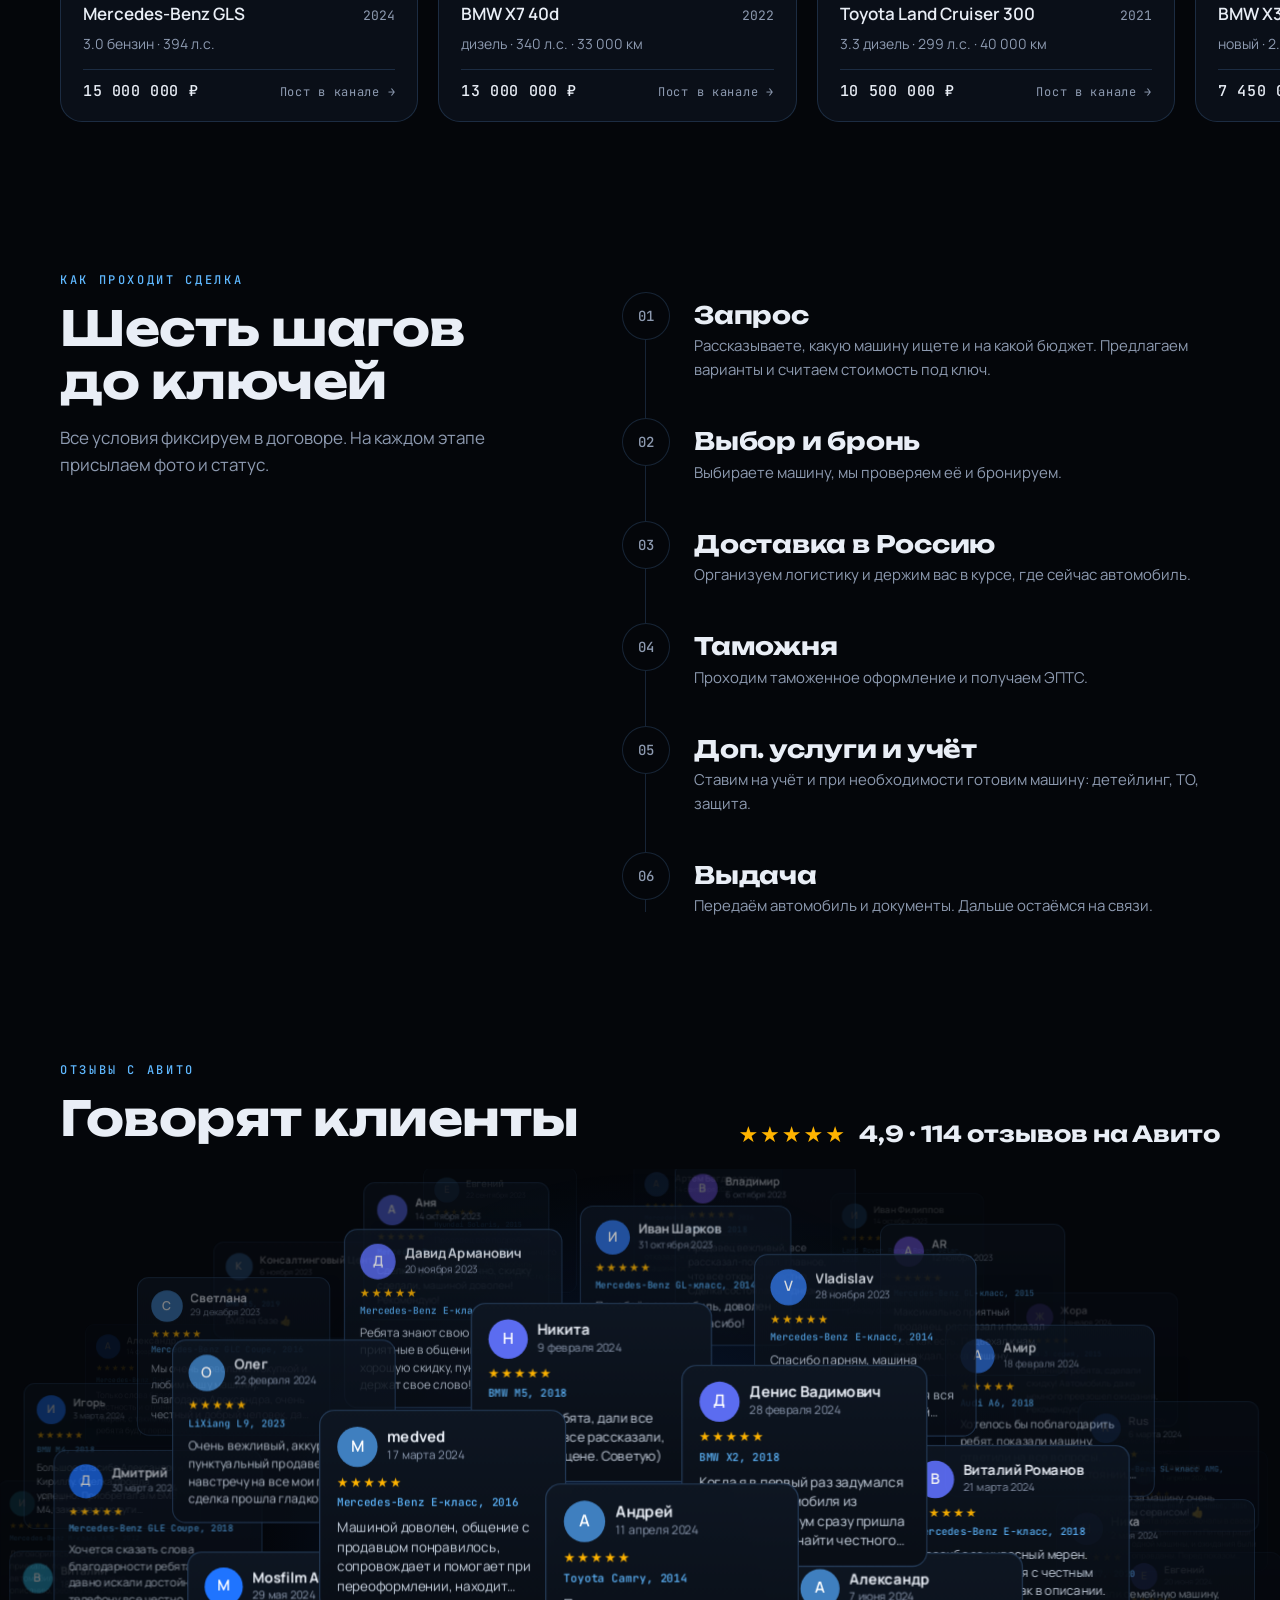
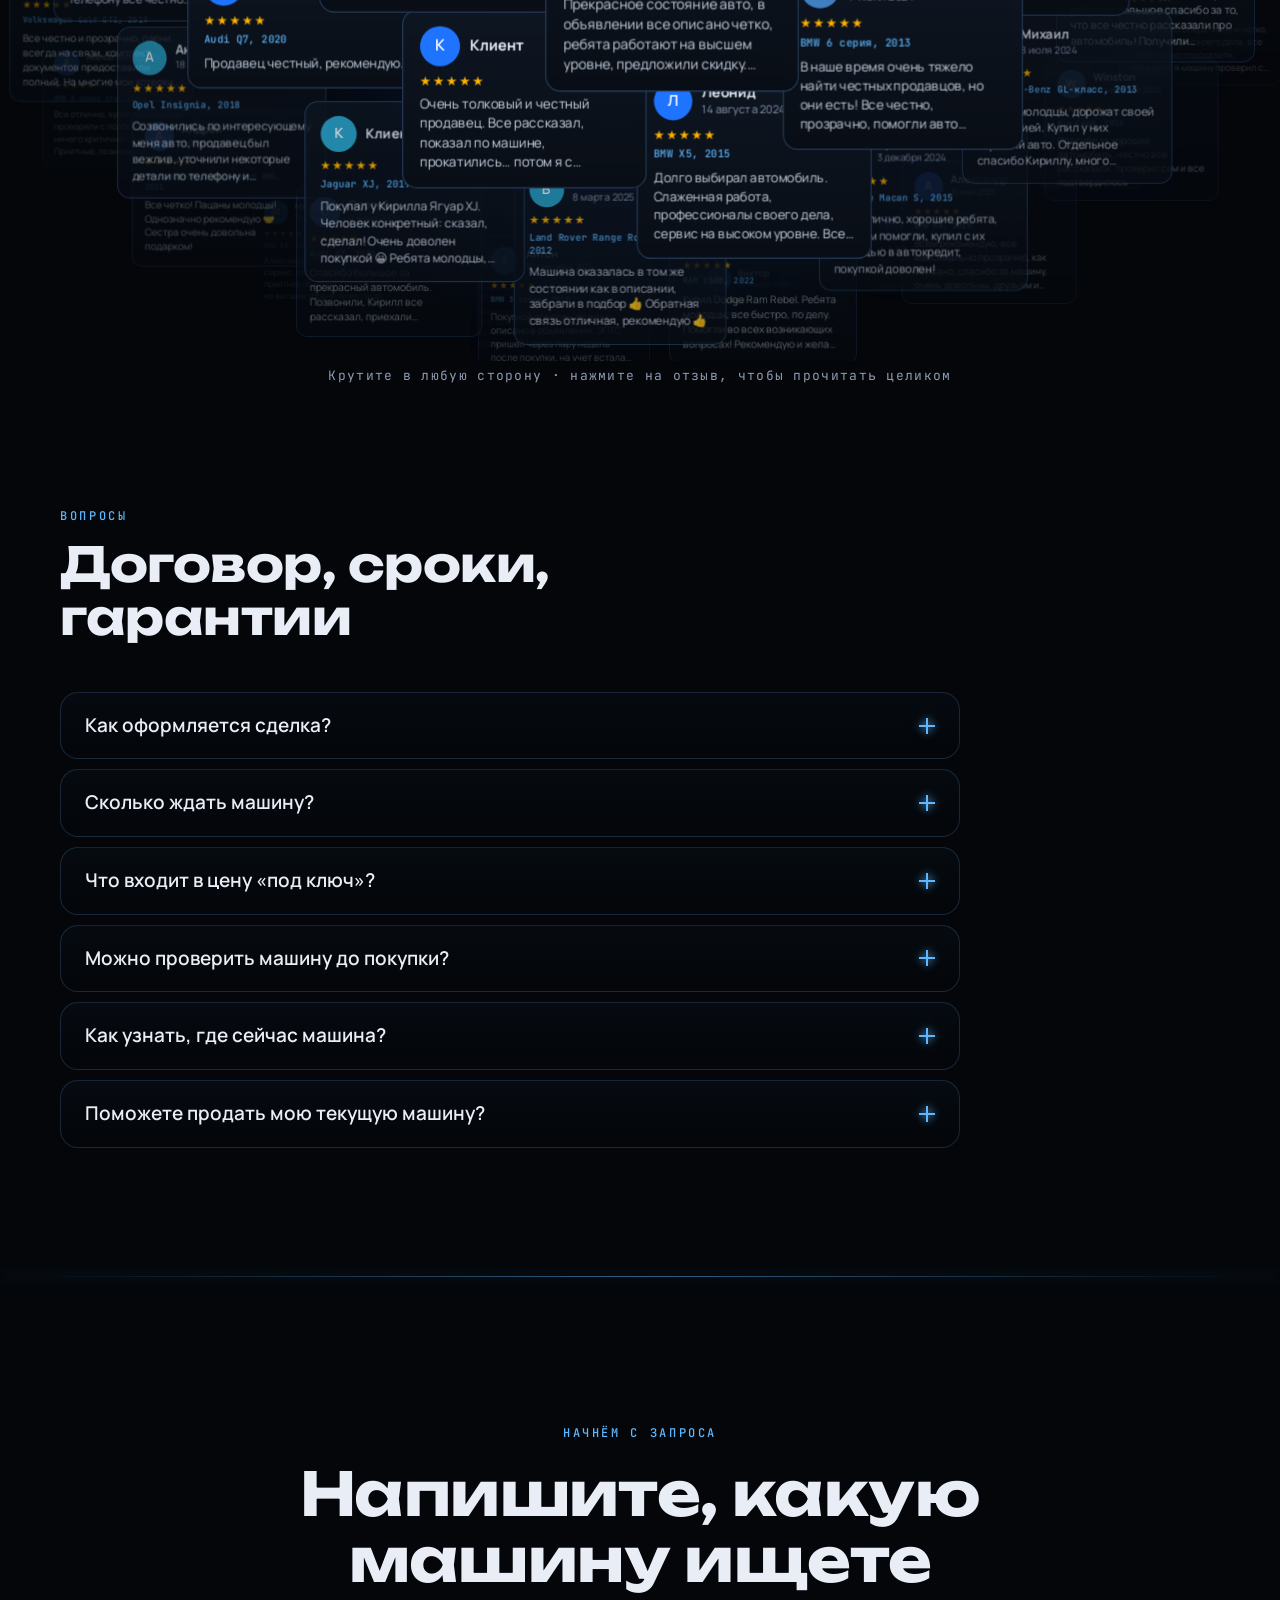
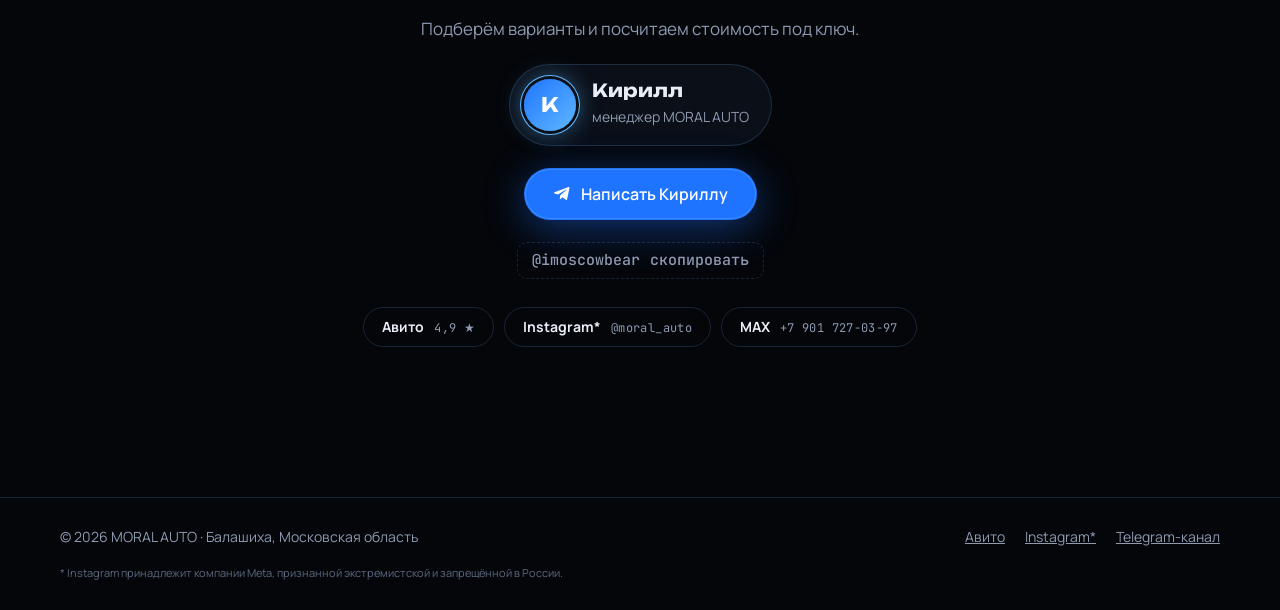
==== commit eaea672d: "moral-auto: видео выдачи, Авито/Instagram/MAX, превью для ссылок Co-Authored-By: Claude Opus 5.5 <no" ====
--- a/moral-auto/index.html
+++ b/moral-auto/index.html
@@ -2,6 +2,12 @@
 <title>MORAL AUTO</title>
 <meta name="claude:viewport-fit-sides" content="cover">
 <meta name="description" content="MORAL AUTO: привоз автомобилей из Европы, США, Китая и Кореи под ключ. Подбор, таможня, учёт, комиссионная продажа.">
+<meta property="og:type" content="website">
+<meta property="og:title" content="MORAL AUTO — привоз автомобилей под ключ">
+<meta property="og:description" content="Корея, Китай, Европа, США. Подбор, проверка, таможня, учёт и комиссионная продажа.">
+<meta property="og:image" content="https://moralauto.ru/img/og.jpg">
+<meta property="og:url" content="https://moralauto.ru/">
+<link rel="icon" href="img/logo.svg" type="image/svg+xml">
 <link rel="preconnect" href="https://fonts.googleapis.com">
 <link rel="preconnect" href="https://fonts.gstatic.com" crossorigin>
 <link rel="stylesheet" href="https://fonts.googleapis.com/css2?family=Unbounded:wght@500;700;800&family=Manrope:wght@400;500;600;700&family=JetBrains+Mono:wght@400;500&display=swap">
@@ -164,7 +170,7 @@
 .sold-more{flex:0 0 220px;scroll-snap-align:start;border:1px dashed rgba(95,184,255,.35);border-radius:22px;display:grid;place-content:center;justify-items:center;gap:16px;text-align:center;color:var(--muted);font-size:15px;line-height:1.4;transition:color .3s,border-color .3s,box-shadow .3s}
 .sold-more:hover{color:var(--neon-hot);border-color:rgba(95,184,255,.7);box-shadow:0 0 30px rgba(31,116,255,.2) inset}
 @media(max-width:760px){.sold-nav{display:none}.sold-card{flex-basis:80%}.sold-more{flex-basis:60%}}
-.reels{display:grid;grid-template-columns:repeat(3,1fr);gap:22px}
+.reels{display:grid;grid-template-columns:repeat(4,1fr);gap:18px}
 .reel{position:relative;border-radius:22px;overflow:hidden;aspect-ratio:9/16;max-width:100%;background:var(--bg-2);border:1px solid var(--line);cursor:pointer}
 .reel video{width:100%;height:100%;object-fit:cover;display:block}
 .reel .cap{position:absolute;left:0;right:0;bottom:0;padding:60px 20px 20px;background:linear-gradient(0deg,rgba(4,6,10,.92),transparent);display:grid;gap:4px;pointer-events:none;transition:opacity .3s}
@@ -284,6 +290,13 @@
 
 /* reel pause state */
 .reel.on.paused .play{opacity:1}
+/* handover reel: a slow light runs around the frame */
+@property --ang{syntax:"<angle>";initial-value:0deg;inherits:false}
+.reel-feat{border-color:transparent;isolation:isolate}
+.reel-feat::before{content:"";position:absolute;inset:0;border-radius:inherit;padding:1.5px;background:conic-gradient(from var(--ang),rgba(95,184,255,.15) 0deg,var(--neon-hot) 50deg,rgba(95,184,255,.15) 110deg,rgba(95,184,255,.15) 360deg);-webkit-mask:linear-gradient(#000 0 0) content-box,linear-gradient(#000 0 0);-webkit-mask-composite:xor;mask-composite:exclude;animation:spinb 6s linear infinite;z-index:2;pointer-events:none}
+@keyframes spinb{to{--ang:360deg}}
+.reel-feat{box-shadow:0 0 50px rgba(31,116,255,.22)}
+.reel-feat .tag{background:rgba(31,116,255,.85);border-color:var(--neon-hot);color:#fff}
 
 /* reviews sphere */
 .reviews{overflow:hidden}
@@ -316,6 +329,12 @@
 .final p{color:var(--muted);max-width:560px}
 .who{display:flex;align-items:center;gap:16px;text-align:left;padding:14px 22px 14px 14px;border:1px solid var(--line);border-radius:999px;background:var(--bg-2)}
 .who .kav{width:52px;height:52px;border-radius:50%;display:grid;place-items:center;font:700 20px/1 var(--display);color:#fff;background:linear-gradient(135deg,#1f74ff,#5fb8ff);box-shadow:0 0 0 3px var(--bg-2),0 0 0 4px var(--neon),0 0 24px rgba(95,184,255,.6)}
+.socials{display:flex;flex-wrap:wrap;justify-content:center;gap:10px;margin-top:6px}
+.soc{display:inline-flex;align-items:baseline;gap:10px;padding:12px 18px;border:1px solid var(--line);border-radius:999px;background:none;color:var(--fg);font:600 14px/1 var(--body);cursor:pointer;text-decoration:none;transition:border-color .3s,box-shadow .3s,color .3s}
+.soc span{font:400 12px/1 var(--mono);color:var(--muted);letter-spacing:.03em}
+.soc:hover{border-color:rgba(95,184,255,.6);box-shadow:0 0 22px rgba(31,116,255,.25)}
+.foot-links{display:flex;gap:20px;flex-wrap:wrap}
+.meta-note{flex-basis:100%;font-size:11px;color:#5d6a80}
 .who b{display:block;font:700 18px/1.2 var(--display)}
 .who span{color:var(--muted);font-size:14px}
 .handle{display:inline-flex;align-items:center;gap:10px;font:500 15px/1 var(--mono);color:var(--muted);border:1px dashed var(--line);padding:10px 14px;border-radius:10px;background:none;cursor:pointer}
@@ -543,9 +562,10 @@
       <div class="head reveal">
         <span class="eyebrow">Вживую</span>
         <h2>Машины в деталях</h2>
-        <p>Диагностика, обзоры и короткие ролики о машинах, которые проходят через нас. Нажмите, чтобы смотреть со звуком.</p>
+        <p>Выдачи, диагностика, обзоры и короткие ролики о машинах, которые проходят через нас. Нажмите, чтобы смотреть со звуком.</p>
       </div>
       <div class="reels">
+        <figure class="reel reel-feat reveal" style="margin:0"><video playsinline preload="none" poster="video/reel-vydacha.mp4.jpg" src="video/reel-vydacha.mp4"></video><span class="tag">Выдача</span><span class="play"><svg width="26" height="26" viewBox="0 0 24 24" fill="#fff" aria-hidden="true"><path d="M8 5v14l11-7z"/></svg></span><figcaption class="cap"><b>Mercedes-Benz для клиентки</b><span>Вручаем машину с бантом и ключами</span></figcaption></figure>
         <figure class="reel reveal" style="margin:0"><video playsinline preload="none" poster="video/reel-mercedes.mp4.jpg" src="video/reel-mercedes.mp4"></video><span class="tag">Диагностика</span><span class="play"><svg width="26" height="26" viewBox="0 0 24 24" fill="#fff" aria-hidden="true"><path d="M8 5v14l11-7z"/></svg></span><figcaption class="cap"><b>Mercedes-Benz E-класс</b><span>Проверка на подъёмнике</span></figcaption></figure>
         <figure class="reel reveal" style="margin:0"><video playsinline preload="none" poster="video/reel-x2.mp4.jpg" src="video/reel-x2.mp4"></video><span class="tag">Обзор</span><span class="play"><svg width="26" height="26" viewBox="0 0 24 24" fill="#fff" aria-hidden="true"><path d="M8 5v14l11-7z"/></svg></span><figcaption class="cap"><b>BMW X2</b><span>Подробный обзор автомобиля</span></figcaption></figure>
         <figure class="reel reveal" style="margin:0"><video playsinline preload="none" poster="video/reel-rangerover.mp4.jpg" src="video/reel-rangerover.mp4"></video><span class="tag">Тренды</span><span class="play"><svg width="26" height="26" viewBox="0 0 24 24" fill="#fff" aria-hidden="true"><path d="M8 5v14l11-7z"/></svg></span><figcaption class="cap"><b>Range Rover</b><span>Короткий ролик в трендовом формате</span></figcaption></figure>
@@ -631,6 +651,11 @@
         Написать Кириллу
       </a>
       <button class="handle" id="copyHandle" type="button">@imoscowbear <span id="copyLbl">скопировать</span></button>
+      <div class="socials">
+        <a class="soc" href="https://www.avito.ru/user/05c79c2843f775a38d8938441a3ff1f7/profile" target="_blank" rel="noopener"><b>Авито</b><span>4,9 ★</span></a>
+        <a class="soc" href="https://www.instagram.com/moral_auto" target="_blank" rel="noopener"><b>Instagram*</b><span>@moral_auto</span></a>
+        <button class="soc" type="button" id="copyMax"><b>MAX</b><span id="maxLbl">+7 901 727-03-97</span></button>
+      </div>
     </div>
   </section>
 </main>
@@ -638,7 +663,8 @@
 <footer>
   <div class="wrap">
     <span>© 2026 MORAL AUTO · Балашиха, Московская область</span>
-    <a href="https://www.avito.ru/brands/i122496660" target="_blank" rel="noopener">Мы на Авито</a>
+    <nav class="foot-links"><a href="https://www.avito.ru/user/05c79c2843f775a38d8938441a3ff1f7/profile" target="_blank" rel="noopener">Авито</a><a href="https://www.instagram.com/moral_auto" target="_blank" rel="noopener">Instagram*</a><a href="https://t.me/moral_auto" target="_blank" rel="noopener">Telegram-канал</a></nav>
+    <small class="meta-note">* Instagram принадлежит компании Meta, признанной экстремистской и запрещённой в России.</small>
   </div>
 </footer>
 
@@ -1072,6 +1098,8 @@
   }
 
   // copy handle
+  var cm = document.getElementById('copyMax'), ml = document.getElementById('maxLbl');
+  cm.addEventListener('click', function(){ var done = function(){ ml.textContent = 'номер скопирован, найдите в MAX'; setTimeout(function(){ ml.textContent = '+7 901 727-03-97'; }, 2600); }; if(navigator.clipboard) navigator.clipboard.writeText('+79017270397').then(done, done); else done(); });
   var ch = document.getElementById('copyHandle'), lbl = document.getElementById('copyLbl');
   ch.addEventListener('click', function(){
     var done = function(){ lbl.textContent = 'скопировано'; setTimeout(function(){ lbl.textContent = 'скопировать'; }, 1800); };
